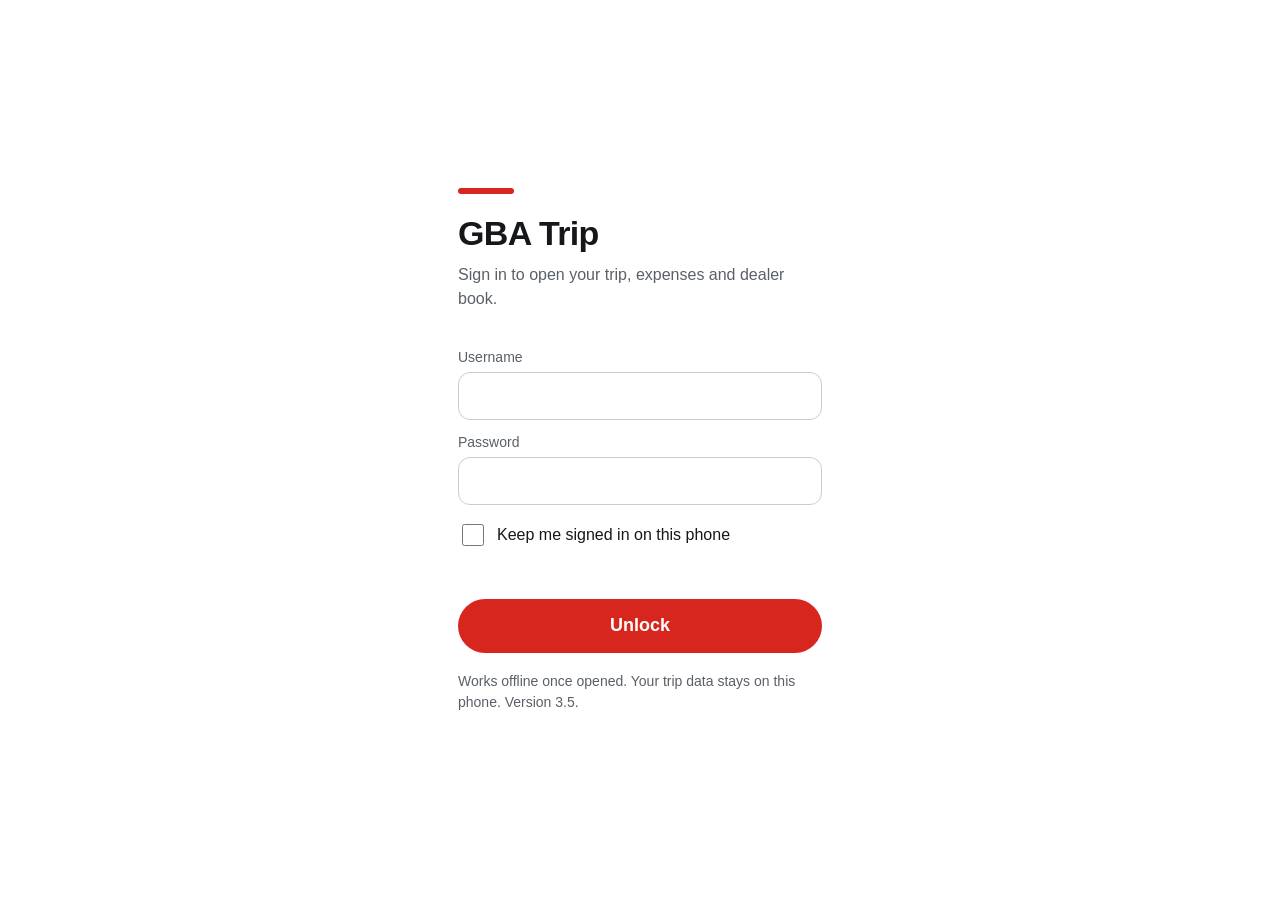
==== gba-trip/index.html @ a49ed107 "GBA Trip 3.5 Co-Authored-By: Claude Opus 5.5 <noreply@anthropic.com> Claude-Session: https://claude." ====
<!DOCTYPE html>
<html lang="en">
<head>
<meta charset="utf-8">
<meta name="viewport" content="width=device-width, initial-scale=1, viewport-fit=cover">
<title>GBA Trip</title>
<meta name="robots" content="noindex, nofollow">
<meta name="theme-color" content="#B81F17">
<meta name="apple-mobile-web-app-capable" content="yes">
<meta name="mobile-web-app-capable" content="yes">
<meta name="apple-mobile-web-app-status-bar-style" content="black-translucent">
<meta name="apple-mobile-web-app-title" content="GBA Trip">
<link rel="apple-touch-icon" href="apple-touch-icon.png">
<link rel="icon" href="icon-192.png">
<link rel="manifest" href="manifest.webmanifest">
<style>
:root{color-scheme:light}
*{box-sizing:border-box}
html,body{height:100%;margin:0}
body{font:16px/1.5 -apple-system,BlinkMacSystemFont,"Segoe UI",Roboto,sans-serif;background:#fff;color:#15171a;padding:env(safe-area-inset-top) env(safe-area-inset-right) env(safe-area-inset-bottom) env(safe-area-inset-left)}
.lg{min-height:100%;display:flex;flex-direction:column;justify-content:center;max-width:420px;margin:0 auto;padding:40px 28px}
.bar{width:56px;height:6px;background:#d7261e;border-radius:3px}
h1{font-size:34px;margin:14px 0 4px;letter-spacing:-.02em}
p{color:#5a6067;margin:0 0 24px}
label{display:block;font-size:14px;color:#5a6067;margin:12px 0 4px}
input[type=text],input[type=password]{width:100%;font:17px inherit;padding:12px 14px;border:1px solid #c9cdd2;border-radius:12px;min-height:48px}
input:focus{outline:3px solid #ef8a00;outline-offset:1px}
.ck{display:flex;gap:10px;align-items:center;margin:16px 0 0;color:#15171a;font-size:16px}
.ck input{width:22px;height:22px;accent-color:#d7261e}
button{width:100%;margin-top:18px;min-height:54px;border:0;border-radius:28px;background:#d7261e;color:#fff;font:600 18px -apple-system,BlinkMacSystemFont,sans-serif;cursor:pointer}
button:disabled{opacity:.6}
.err{color:#b3261e;min-height:22px;margin-top:10px;font-size:15px}
.note{font-size:14px;color:#5a6067;margin-top:18px}
</style>
</head>
<body>
<form class="lg" id="lg" autocomplete="on">
  <div class="bar"></div>
  <h1>GBA Trip</h1>
  <p>Sign in to open your trip, expenses and dealer book.</p>
  <label for="u">Username</label><input id="u" type="text" autocomplete="username" autocapitalize="none" autocorrect="off" spellcheck="false">
  <label for="p">Password</label><input id="p" type="password" autocomplete="current-password">
  <label class="ck"><input type="checkbox" id="k">Keep me signed in on this phone</label>
  <div class="err" id="e" role="alert"></div>
  <button type="submit" id="b">Unlock</button>
  <div class="note">Works offline once opened. Your trip data stays on this phone. Version 3.5.</div>
</form>
<script>
{
const S="8Bgt07Gabjb9QyXkWxjMOQ==",I="SMDCjsRbovqUrwMa",T="m7l5CICgIOn/MGgjK2XVPPoEY/5m/jP9+Rd98qYl4eW8EwoiWfDegc+OedXwBJ3KbfOSma+MqBs+c02S/10eCZey/zVhGbBBIjaJEQOHcf5Wz/0GNCx+0B67FxtOoFDiDKa6xs4wPP+Jlj84muWeBg8XHpdTSZ2kEDr22aw1siRxY7+vi5xwkpbwiS+bfPNqUgAdz/r06UR4MQsiQC+i3treg8xv6PieW+AcZAscMzsLCOVXm0gerhDtzuyGRFwAOMn7oMu9qo68+JBI/3OU3R9L8Ao9hBofdtL7TnPG5ZcfrdofTihf72XRRuRBEBp4iMlsZjHng0zzSNInA4zZQL8sl7vXpYRdY7Ai29oae8csU4An6lQZvDNL7w05JDGtS2vz+UYYCJF10kMfY2H72eIq8xsayBpyrxXDi8IMpJ7pvYS/CGtLaBC0hMUG2SeDcYbf5gEbn5PaxqjQ6ndgkjMEYB/XUvSkF8bGr+CiiPMj8EsBQ/t+3FB2LlvBG9GdyQqbqGbp/DpOUwSbirZOWwAXEknpJQPeklZb0oV+VQfhS08ECNHjD+rgeFj95ys9/[base64]/UXfP+TVS9JHYWkX2KFlVysTYC7+BRNy7A4dp8v4+YiRrWeQhvIUJZnMsbxSPxV44ioq7b6YGg5cTHs+ZKkYY7wnMzIQWg4hdcPycMvKhqv1/eeR2TqoByaarFD3iZEqp3oORmK59Qp9V5yEVEsk/hePlD7hpMgaocn6Zn3ag89wkeAUgPcQZebtOu85riKvvleK4HF+Pcw6YGFWomO2ofGvpMvZq73WddxMcE3qTUTKXDclVbXAWaPABY/[base64]/h4LT7qNKcmQkdSOUJUXMkrKgTbyuWnyKPIovuPq83qtv3DF8gfL25Dwb2WciEJOVIU9zwTasdASsmncZlXwC8hW6wmSqG7rPX7/IAx/AA9eXFmbCdxtH9hisaVP6WZQ85EiVhqD7XEN7Q9+QoZ9K+3MCPrz08EdsJcYolOujvymnCVwMnINkEd59nREb5k5Z8EGeISmrvyCtQq4weY66wVGPjRE5yZ3G6jZktIKkfL5lJz/flp/gaWjLDQ+uzQWi3acMMuuMrsMP04Z2Lbm91IaH0twdFaW0BpYMpnbiXmG8EGI4TeL13wxIyDrEpfVnr6oHYJCFeeTVZF8LPoiGS7QUnzkm4EhhnBW8Rmt2rWI1Jtk8VmrwZyNlDpV6a7bNwOEuzqyoEUKAGisinyYpCdHtp5Q/Zo1zXutMlmzt7wYYtb88BjQDcANop7MIC9F1ESkkQSZaNW0gjggdE0tAByvs/ZJI+GluH1h6OUUeDUsGNqf6DyBeYVzdslwxURRIyPcOVYKXSaVyX6C/olSHvZTMAFNWZwuWV7xTomduft+docuIoa2xyvOpferLEbgBAnalH6YMRK2H0dQFChcuuHauv6oyrKLj1XwXcLctwHOm3xqckIQlkiUhfohtR7RRd9Tsna5exgxYehTqLKeaaB35zSfXhpFxfWJwM71+mCgZ8O/kU+pMDmeFqNdbBvVYSsoRxzoTSA1dWf0va4QNwacQyCxExWtCIff5xzat6HhnUaD1aGfrYh9GLEFavy8I9PcqCC6oFaObIBM2d9GzKXt2q6GHiScR3A6Om5Db9iw/MfTSG8aRtSOWv0dhvL9CsPYQDljQXKw5aHbwlCx1RveVUn2FtISVyAQ/nJiUMUS86oc5p5D8kAUyD5w8NFl3xBYQuAgvggyPbZYWFJcS11DKrroa0qui2KL5pP+s9f5siFg58tskIiV2ZATl90tvktLfdze9EEczB0eNYJ6zwMMX4M191Hk6rjm2WBXo9udWElO63vZ3iZNnzTEes30D4DzgnOkK8aVBcHZDpTzq6FnGF5vF9iO0ohJD4umn/eX/c9tdqxmYyMf/fRKrKWHp8NH3p9G7M1bOTv/ui6uQvlfddp7lZqQYR3dXrw7m8sDCu43guhA6j9+noTAcRrmRuKWbPYNeHftLfKua7FJPWX5gDSCinaPyBH3JNEqSQKjbHQb4f0JgVclR8AiuJC5Re0C2RqID7+PjqY1Khwqmc8M8rCoH/mm3Nup/q3oCZ43GGcDJH9WiUHJuz9MUQTt9qTf3bpEOyjrbglWEGgiK05fVGQ1wAJK01p1g3bKje08VNdosRdMlIMF3mUNJanK8WyypWfuJD3GXxbV/oBdLddl8jINmNWBmJIpsHX2ULvzOzEdP310jVFAzNA/kPyjAdkEDPBa09RJa/WfmIYA1qFSyjxIemL98XbvshxkBTDq5morXmwa0oeUYj+BGr6j01UGO0+ZuhI7jYNOkr2NS7eH1ixLSfH59YFDzEEQzAZ72TZ6Q8LAvRBc0uSk0tnIyWVayuY7oMyPemQn/88w6BU5limYncwhIanGyIne0/jTuQquFkG3JrKdRJNY4WSoeN4D6tBWfs8Dq71z+MLE1HS6kolD8VOHZuIIKz2sREEay8vrCjucJlLKrDIOPMxmHFgrwGkdhZxigOcGTBvSPCpuH7P86/4JqEnldZPLGfFQNoJBwmWex9kxyu1cc5U5/5RCh1Q8k8VV/2PVa9U8lIkkXIqfaJJXkMTN6lJ7uHuVRzBajYmjgqs4Ya26+z7GMAWtz3HZmsfBHw7bh6U2+VlkFJ3UCmy3MnGG5gwQZufquE7V8fDor6ngNVfudf6gUGCV1oBQoeuCvpUil9hJhyeT8wzJGbI8OoocpyUuNl6Vs2HhFkwl8z+vsPcUmG/tWr8fzSrOmc7YAO51UMTqQG2LKwqGjvXtaLc9bqT31EmbgqUaSpc3pEwdPc7NPnTLoK6ASyPGXXlNrUT2SuY1tYkpvvXpi2oC6DS+MGMcg1kmMtXCCzI6fYznR62gkUxyYlyEySh87SdRt8FlijrEpgtgM7NjQHjV3wHQem9UvMxNwnC0MWiWEHRtLBbWcxoTdQy/3G9AOhslZQQ5+vWRVUccYUefPnngiLyLnXSjWx03QHJQNUCYEFkf3bSqHLDORsxO/ztSOgkNOH5RMVvXejld3ezuAeY9wVOJdW9qEYrZRZJiwUt7WK7VO2TO8RA6/XDONh5boJ7ilgPu/avDx1eYRzmlqvOsVp+B5LsGS5c3j3Y8CoTsLuaaBT2Pjl1NepJhvN7W+fMyhcWqnsTMfk1wmyub2Nq90ixcPqD5zH12u3/Yum2U7hlgUvxnpT6zYqdaLHkHWg1pb0sp+ieczf+8WdHmfgfWRcFzjkgUjwn5tg4YCUFO3qMtlaej5sFuHWZNd/yPblNCpJg3R7V71tLIlGeFShlrDZzndjB4HlcvPVGKmrkVHcdwEudrtBt8C+BN97DrDFcetvN/B4OCnRrpHGmkbfmDpXGMt+r/sMcXXaU+Is905Or/TnM8iqOJl8VfgV/Fkn4cQ6uxaZlWyChXuNzTbNi4g/OabQkQs8wvSE/LYizW/amHCOlpZKnfcAgMAiJoY0U0bzE2Q46AFjHcqdOd3dUEMR4MsSd6Nj8TtIDz0vQwCOt24TdG1PMm/P47vrZW24WsvSRHdJYQF0aK8eHtjKDevfsxOnC9zuTvb7DkwuZhY3bokjJeGPQPnpWXgQkrXa95b9FuteEx8wBqGYDclrFCgS/JXSqUhIabzQGXILI8QZRDFfL//lq0Pa4VdgN0EG4bHh7Gbu54qzC/Z0eM4MycJ+7dGGDFdzW2/6SbW/vcX/IJeAAOvE+0FqeWFmH+yspgzRzrMM4PesioyZypNfuAN+jh7c6rr63OqhWt7g6eqURsHTVFhxKqkbSTF9AJXWMQxXWtocKZT9WWa5Yz0YN7J/2NGPMSKNnkmHYEivHef9S08ynkuWAoRnrLTvgaHx58uRuJq3H5y9DSVzhlju8k7ol/Lkb6FgzsmTmw6ykDqvqPLnJh593zZ6tkVyhgZdtVv1C069kREM09PERNgxVwfZuTaeVHPdysnocFE0uGE6N0C8hVN/oTRVB8AIW91bEt3+8Qi9d5IV371v175l44XPpIw9EEFECKFfx50mJxFK00dyyfALhWZ4rvV02TwQV+C64RVhcYQ7JbRU20xCLVVamC2iwFuWDaAxFddadLn6NyF/aTL/LKUvCxEnCPvL2uotTM27jv1urwdIQrSnesKRr+iILIqXSg3wTNQD1y2kdObuV3kHu4aEtG2W0znCQgD6CTFL3VEMijWJyOrZD7OKDyKSvvCqJuNwjLXOLmJCegfjGUgDUdoL7YE+IiKLk84FEt0/hiAlg5DYwklcGk8XPtD4RDHUBsLy4uXddt1OV6Vvesfj+kErspFNO8VtXjm7KplM9+aPqDEL1KNpHMf+DtbWxeg2LAX4/OvPfxlk2ANgdaaLhFLlIB7nLwV0/Suer+HmK6LYs6Qrn42I7rye6CYXcjC8mrLJpB+4EqWoQXa1WHBfnwSimaF7nELtDINoNlvbXY13L5qOhNxSG6tItq4qmfYBMzZYu4pf38OCYCTQOFl1SttvNEdMHs7Hfebr/bxnDZhiHqgJS8XbGmzCLtU1KNgbRdSqqaz3or1lSEjTlAoUZTX9HltfZOCql1WBCF0dlgbHnI5EzdwEfCsSO7oqUi3Dr1Djq/s1ibXzxVaRA+qHPCDp5UTkOmRIPNZDcE5OPiKHv2tlysbEL4pl8/WMenKIRz/a8KMcYvmy4glwzxCWdPOgZypVuHECw89I2Cg4jis5QXTAA6Xw9vEVKJA7d7Hs0s3Z6CcA5DTGJGKasJZRs1S9/Il+BLwpnNUNA3cQAgzasJx9ATb1Hv6B2PT//[base64]/78RtCpGJ9N4LzoNczar7vdrDcYBRuCzCY/IHeJAwdGl1akiaSFv3IPDIqRwSCk3/tC8oGLbsmq3/wxHrxf0926vULd3H00ZnYx+bgMI1PivbZYXY2z7GTkR7G5XuKZVsTfBeZnHbXPhtlmMcAmO0a1MBCPQZRpK0IA2pYbBNjxXw8AOM8TjMDF5dT2l31bXyh1eN8ZfDKpiw/FvFAohIgjm7gltGCgv6aP+PtI0ZS2g0FV7dSDtHa5dPyVoY92qDPjY82RwaL+ZMzHUqWc3sF1n1l4w2ShkQqJYOL0fifyaj8G/KBcU4wqF2x3zhfg1n9RofSem47OPSyE4isAPNdWi8dgiokH4t66NHcGMRyDaI0LxYoa4piZn6tT04kiPwuORE4h1ntFHnSGiHn8chWoZvbDYKLh4WFwvwiuLVACtkmrPpf68+733zafeDJQeNpGeTRWCJOyA/8PYD6boi6wZ32XZ9PL2DJue6B0TIG6Rh2KkNhcGGq4khsluQwiwzOAbNFiwuv5SAZIZUYJu9E2/bcKJuSKBoaGIE0IGOwAHFrr6ZQ0PYBn9Bs6Qlxe8ENLM1CtNHzD5injXD1cj8D1nl24DINstyQbo0vWFdaW0yTgtGNOKwhBfdVvAqF692yRDqv5sVSKSiVHt5R0pQzoMS+EwioNpYHJrZcMrI10BVyyd7U4uIBrUzw7eN3tJc/gKxhJdvWeYp9keEIXvJlm1be1ZUQz4FVEbVg6MBZd9B3KRP3SjEj2i8iapFm3sd2vu2OpVSur5s6jj85b+F9doXN8fERJshrUOv5jtzsKBt9FldO1WJXBVe5yKixeoP7etiOkBle9LOuyg9j8kuT655sKm15ZSWfXeFTSn0Hl/[base64]/VGC7eJt2b3Tf84iNaz70HVaja+5MMUC6yQ5k2MJBLMFg8sAxhQCYhpbuqItBBNiT5SDxEukuxMTM2HfWUHODFroY2gsRSgw4NpvWpr0WB+C5OPGK8cO+tRzEQgU+RU5AgoKhGS3LBKFE7F/4GGf+w9FXpd5CoVY29CHKG28EL0vZ1MJYAr7NNfSWsaSqiIyLRswumMC3oFN4AbIyDX9OlBeY1CiBWjaemG21LVpwQzeemfmd2r78vfsQs7YwFSs5Nw9XNBhka+5/CqigU9vh59eM9xmCPV/ERJcDUPQqMtFwLy/c09YgwunDR9oh0Guuz8qtpgNdU3Wd/xlhtiJghDLz0Y7aHqHS8jGkNibmUDoKN26hJM9E9BHPE3ybz/ksKnU1CwD7x12qIpzUmh43qraHi9fLq+dy9ZNVsVxb1+CkAdoXJZnPl/Og087B+8JsYY4fVcwPZScM1mqbp6GYsCdMFuh0IdLNw6D2o17VkO1ozHJXStzT8DF5ullWiMByWua5w6LdgYyngMTmjYlZF340eaSGcLviacHmV/b+hloveAD6EBEjM6/[base64]/cwsqe2YYEntlRJzbuz9o0U3EQnvRv8AshOeuIoLdsLIBaxxOqCKO8NSmzdcpqeiIhgIQzAuBi3HmlMOef0RNDHhdra6EOfpjJutf7ABqjfQCFyPG1tQe6lNycVbtys7krnhnv/dwZzx5j4NsJ2FyOfBeU6TZqWkS8xpr8chvMDqOON35u6bMkcttpIMxiNFkKucd8H2cLpIZ1cv61/xghCBGtdn6xKk7ueagYxLTGiGFzcOz4e7260Z9u+aNykaAL/4Q09d4JnnCJsvkufkgmEDd1P+soVIfBOn4nwlAynyHWPKImIQskQojd/kFXL9MUIZLQ0nuqHASVeiFf3JBaaSsV+ttfh64VzeuYqzFAo9XrY43rcIcHEp72+oSapIaIaiOK+CeflZWNiu8AjjY9SoX5KH+4rKeIVKKXtV7wXe/InrBRMILywcFvq9/HfTISO/NCETuGC1cYUK6e/nM5cqqMlYnY9Ie5OXxzWuHSkY6E90Vqf3AW9Cro5jh2sLanfekefwjm6/egjQhbvNWD8/i32milwiN6+8Zj16T7Zjf0c515/S9/RUppqdoeSLEZWHLUiRaf7BlVjMH4ii7voxIyMzGrFXxeFLWe9LteuEiyj7H74o5v8H8BYiNjS/hVY4dx4+HACYs7acZ3Llp8NhPSfZote0V1IchL5PJX5TlKF6CSG+wv4ubyOHtTu3iHysnYKGw2lBjEjVrS7HXFXqDPitoy6EfflUD3+QhsyNsn311wpKGHcMdrQctoIE8CkF/SQApPfC9dJyXA9qu8qctN/PKr/ffx6llPy7zBKkwvMrkc+YcFuR9iC8Rq8BzaJ7Bfkce1P0ltuaD/jG+IhhOV7CTnkUOZFHSYQdAjt5D5ZFBzXJLFi18KkxivIxTU20RTkUt/TgqjQXEMgDuvuCJl2Q+9Ijg7x6QEVzVkhyqIgRvg9BIqPYkh2KFKtRkdAH1kPvxO8DE6+bAp2zjFU/3zcPumT4SV63vncAsJCp26ESOZnybqyaJUpp0D93k7psKPKTYsIALFJjnozjuFfBWXCiBRVd1ByRlS8oyBj5mcZuQyEQQt4hIrTnr2h8HC1zd0lfr5HWBG2qNMs+wqWioKVp8Jk/5qNkZSOxfniS/+JFwdIRxggKiMxa3/1vu+jpLu2rGRnQBXmxoKKvOeRip/iUAcXO0O2nmf/4R9ftgadCtFJSdNwh+nihzur6ITFufDqRb/QpAtrUAg/a70mX1iaBs4HgWAQD2PHvbHLDz2Yu34SANE8Isjm9VuXbvKO0E/sJ1yDwJEfpxwMvrPLiZTvD4Kp59JwBDqIVM5CbJvXQ74kEx2fIZYg72n+9XCnbO4G/Da9eXs9ipvp/ZDmhIXwUmNcgvdgGN1ziNWIxW5/tVEzULeykkKrl7RkvwA9ccy4p/yyN0jyLd++NAWGuu0Gxqi2EgiGYUiQUXI3CO8MhoHQPa/q1uyHWCXGzeW14Gik2HX2tyeT1oktXpYB2rpZQ650e0P0IXDFTSjWNSrCcOInvgbqcItUsYvWpCZ16JLzEOqEazmFcI+k8RYrmDQ7SlrxHwGGK+c5B7gE08sBfioCuvrpziVbZog5mZtUFZd/INtR6/53rTrNPg/[base64]/moR9dk5KIn2FKogGoLL78mh5VDYT+P//[base64]/0NuK+6nVIAEPinZOTNrJd6S5UhBRj/[base64]/OHhr9dT5x/FHgUCg775vrRJlyKZBa5h28XSMgZxeXtMvJVUWzLa5796g8FRx/ARTVwszSX0Jx6BOVSEDsTJ7FtsUjrdbwUW3KVeUoTOSp7uFYS1lGhGP6aRkVAzgDVELeI/6vWh1akSbTzpij3jMtxvTcI4JOiNwRH+X/agJb8YOAzLouriWEsI3kUd7FnL0q2K9vg4arqtqFBO0AMUxbbBxeXpegF/aP/[base64]/MqONSXZxbHctXkA0Zz9FZ3jsUsiE4Wp2r1GrgPqEfOiW4DB7I7jOoOI1i9thdwd+VyIq1ynMhbh4SstC/R3wN6O82YbiDs9BHRONgnVcNQsvetb5a3Se6RNPbZT9O6ocXzRVlvp2hbN8eXUH6uhuzRovNQkIlzxaSUQMe3Saokd/4VXXm5NGPc2ao/KaRtedoGh8rEd3SQS9pKahnkRXVkpdkf3n3DlytzC7gZJbyErgvjVyw1i8GBblGxA0dLyG/qR7M+oPQ+zWJcfAbvE0IHMGHCmPH8oBmroBPZb/+OGF4KrNPMbk/y+TbInkSmk7jMybbauCN/CMFcytigHwXtBqOc/9NqzzVPRP/RxbC/uxIUOkHLGPyQuEaJk6e/TnPuW/[base64]/uhq7D+nK4Im5zGpuBB6gophs+iuKnRfrJQx6C+mj9ayRpSoCO8okWV1BzDXfGyuZGz0aHEe+U8U5goLsWJeLLtHnlWYH1xxA3pEH/+bU7S2zIzk1EONxdnxy0M+wLMmd5s/zkeDmPRbh3vPnReVwsdV9yr8UhjYlKVCzM9RKoBHGmnxlQ+06aXLlFrMad/eTDMOMLBMCCX5FasAKUVIChOvgU6FQ/WqX7rPZqN7FB23FGng1ZLQLnbMI8gG+pIn+kf0lBdbIYQQPAaF51ADk4A0yfLgu3yJ58YP7DUNySq2ARvpfUnmLriwMkrJ4qw3xFXmd97r44D3TT6B3m6BZpsu5VW/Jx8Lil44G8TodcBtr/H8IwargD0PIBbmk4QrKVDAcBQu2VRezBklofePRXM6qoiJwvZHcavQ2yidDYZG17E/gv03U8MEW4iINWPZgkeTcT97Jw5RQgOH9Sqaj2m3eprtB6Jm7SArzxj04VeHqIxg3rXIN1Dn9eDxjDzT1Hxe9thVvdavQvCOPfKhnGMUjQnPDdZiht1HRvKbNlfpvRWxxVX0M+TUhG0J3w3K90gcD3gQsp/yZO5yq+qF4pR1BwMh8J1g+6kV/8tyLui7mA3ScyYJOJESj1Tzlt5z+tCnjYiWSnZSQyS0H7LoUlBSkXnQYWdjp0/GLJVQ8SAqaDjoJBHVYlw8hjUGP7K8IrcGbP19mQkzv5oOv56JNZwC1fuSyuw+1UA9eiNuJs7WF9ws5Be52AEdueiZEGvuehlfogO5UK8YVk+0p9oj/[base64]/shpuR0kYFYRJdeB5KvCgdB+vuM3vSmE7x7ScdxZPCP6GWVzA5MXfOLqMsBdMxQwsUB2OmcxeFSzxCNrVN+VDJW12WfvTcb50XIcx9QXN496tzygIHCFJLdYmwhKthnMLS4BitYvumfoMd7+wMCLckWxb/kkQ3usfSYT9uiR/bsoVKQR3oqIJXbsj3Yn15ICfzw6sxcYpV+vkEiocF1l13Oa1QJ4TAzJ3TfPxQvEAiZCAJG2Yn84UXvOjn3tYqcg4atJ1EhmCsm3Vhh9H5nf2w+4M9iRyXqZas9eJKvlwsQA3Y0XLqrwHB2kLJjDchJHu29VbK+O9xG52W7Zg/4FdSvcRDkmVJaRWUFokRdqWQ/aZG34q+tfXvNDu8nDJ7Ada/l0xwzJ+1ZoQA5KFSW52ktU/Mi1Sbzf7Oz4xuGHtPdcqPrZVD09LHEuUXU3iGbK4co+B/XSbkW49cD9GjK517Qg8qGIP35zOAkfrioMA+F0OnLsWrXuEpvnC7onwiMx3UuTGDHw3BschExJSDo/eskMpJtUkKN/KFQf2CKFKzwT8M9Wxir1/A+HgeREhDIFwmWGiduxTcpyO02i7W7nec9npx6l+msbrolRU6pR2LUwsIpugdbRR5KSG/WQRLvEQRKPY3bSlu5UySQZqZyKd8HFyqbsplW3DQwQ+tB6sTXvSoKSFuO16y3cwQ+uOie8UAldvebDdk/X/8Bf4nHwBEu2nEReAW5XEex4fWuNb7maGkf0dMOja+t1UDyUijoczV8K3oYRXY6ApLQBjj1cDkhmzXQ2IbXE6/h5dPg3xIn+RsP2GCRa8AEF+1dFI7QVY/qFNcOl0zUpNPBEJdDw1ZxE2QzN8voU6IVvB7at2Su9Kaufx7JzQh0mmD+VpJHYQQwMWg/IXPZ01a1BqWiBkrP6shBUnw/55enYsq6hmBMqzAJ8Y4JxIC+pF2q9fcCbIcRkJRHaS6CEpbepH72pPk7wGIFt1crde/3VljpStlTOH7HGYDnouE+wA9BmoB7c7t5JYDabcpL2vB2e2f+nCoBCio0auOEe2bcqiBELB+PE5dhk4uay8xo0P+ICRz5Hl5B0h8fzRB1VCIPCYj+mJpfGupxHUtPH6PwumyhaXWT1/3tqOp4HkyQidr7/b6/FA1In1CWtfMBA9v92DnAmireJhe58yMaXd0zPduUkfg/8kfQmdtOOEVGVNn7VVJBOAi7PWf36MYfe/aMPeXISmWDO08Cv+vQ2jajk+NoX09cjWTwVZz/9QjZqv4XMX3lzl4b51P2hsxhQ81G4Y1OnTAxKoKMSyFh5wR9G0ye+5lwNN2+KGKOjUpZaFrKTI9o9dxOKNvweW0WJiiNWW3Qr2TwWWYFHqZlyHdUhUSknVl49dZj6caJ5IqLiqwTqwl8hlOux9/Y5iqOi4V/xGtL/MciAIQmJOFhEzn1DNUvoyz+/iQ3xcWs5Odt8SCDcsPxW7vY09LR2oPzjEpR97v6KwdtUMWon4bvh1X4utXYUQQVetOJ4Q0YrxuvGxoHmSkErc5xSZDVQ2X/6TQoFM/xMGgoLdCSP+xwfcghTX4c5l9ZavquQfBXL1zxGZxKuf7b27Xm9cteoo2D71gT4+z/9O4w81K0aMGF1wJOB/nRdw33egwfLnimx8gaE8jJmP9P9JLvFj013kGZpG453js8LzTk+BTTrdW7EMChAgIi/e1X0oJVUp3hede6cwY0LvmfW8snRmFYAxM69oSHCOs9IEcs9wY8YsrruJBRHQ/OF3KHZvJpvwq5UHZgfCxNY+V+vb8FlFtDxTkQmnmaT+4rc3wIuYCK49S1509XyAaR/69NfjK9jsX45Yw5dftjmnh8WvaZL+LIhVCHBeuQEi1/Bdq72dB2529rhf8LXnYouStJ63zEpeIT/[base64]/03Bd5Z1FQ+UURgsEeJr72wS5ZqchPkoNy9dqq3ur9/06ZRBG5dWyF1Q073B5ry+Cma0XHpxLtlseRuW1wzzHzM/whYvAGc2vey8EgPV8gBOX9Ber9SzER5ZBMDzkXnUvicpY/uS0EfnswWwRDwd0cr1RlD1I1/[base64]/rSSOoXjmwNZinW+rCD2lzByQXzjjYQ7d5WL9xGpyXo0oXTuCNOppR8GA163ByVZVaylnyHxUl62XE4mLk1ctpZWCMTGfX2bG0tcZmz6P8oKeW/vVcbQN0NNA4WUogBIisYSKAzEdOsB/kfJ6O0j+/d+v5MfFtwxXrNSL0O8+PMSo+sTx2fxU3C+U1v4V1n9RAptZcIPFKoyROltrjN615ZxDX+7+g/HsE+iNqA3tsSCRxwAWPLwrLzWf3pAZEWIHs9ABKgc9frPQ55sEvXY9nKen3IhjWxAdzJxFLe37Ti0BPfMKNU80rTDAKTxzYD8afVYkOyu+67mGVpPFv78yQBaWNw6MArdRgEjCLKe1vZexDz8jth2vNJ1v66cOgDrkwHYWX5N/xrY53u83VM3Nn9oQeEKRcBm80lg5N4p9vWNV5dVMq9EdfpUvrnoruhkLpaDKSYV/FffRu6jayYdfC4EbzgeQPcN4PCJOoRGgR2PbQbU49JsIPRumaUWuvTAT1w8GCmm7SSqdDdfvHIbSsIJCOTIRcA3HPtZkgCtnU+ViPirJFLyrdZJdn0KaQBa1rkWoHzUYFpgYsZG1FXzKTBIxKxpUDVouzRzDB6Mf/[base64]/SUuTHXbJJZiGjOrRFgSOL1zZr74mYQXFRml07uXlMEpaJoGLGoo4FyWeEn0e3g+He0QGYVcPLn1mYrP5vAMDSgiWJIIE8U3BnRu+qjXE+pxVlMl6b7G1qICw1tkB4trmociRSIMtTZxc52AIBu8dzP0kocUUArR6jLmoSz0svVaL8I7kdxldfwC5E1e/HZdLlFZBN96QsPy1HNd/wdmQ+n2CQUi8GczZKZ2dAiDUAh6BXFgiZmF7+QOhMFoeGyl+shGZRTh/e7cIMFfq554+CtiXt0RQvYXwAKI4OH+RNe7BD5757jvStr7yOP3v4h1crJFoNbrBrThcWxbdVwHte4QfBrPS/bdF0oxQVDjLbGje41Z+ueST8yis4SaPeS3wrzzBDWlS4AhBPbLElJ9DdS8n4tEBQSWXekg2iM+ea4qYCVgOb+tjvwfdBgKMKgVR79XaLF0uj555ukr5B1ggXnaF8YIl3iET4kk0/3SjMq6N2G8Xs3K+azHMrkCAc9uI22uxkmJb8gQ8cTLnSjpjgrSUSksKtwcwpdI8pzWmuZLC78VU/X372IJPd1vLPtObb5XjMfly5gK+WZIkaZOxBUhlFRa8yqtuiTVD76Y91IPw2+Z/gmG35L2uoQzl0z/S+S928p/kyS+nbzavapzNyMPc03nYu5tZkE6CyE1+QgQoXyUse0xOye8zzGYUeIqkPf5fLj8bLIA3uwIANrgQtvQODwx2cNPo62BSLGioZ2shYBLJTVIoWXb3bARcM06Ys85FB8VZ4Vr6DVo+DhrSbOJOzWJTh0zriHKoLO1C75cOP3tBRYpf/jxzXFH4mjOzaKiqiu/8JVrBOFkaZQwc0Yrm9rkhVjXiepNhuamVFk7LNpqg3kkdEbViLyNPvq97VJ+L8a0OpCBYvfyvtmapn4jXlT8cwWrk2cheLXrcQJ2ArFWl5u3khihygwXyx4WtICObqmzgOpFN1jqe/Xz6IQIfqjFKfqYz/mV089B45Y+LgMa9r9qWioBag3vi11i0NRnzVI8nVV3FL+LwkNB700p1uF6CPdpY1cKdrn7JKI8gAr1GtxFXfi4FukxqGRxpeicocxwB7+M2ugHy97xb2/AMjMt6kiDDENrORHvVJcQERn/VjQ9f+SrPklP+XAspHO2kd/ZkbBko1pke4ltJFrHco3W4jm1hTO0IG4SCF/y29yYEFxn1U7pAT9ukFrvp697EWiA9jqGAsY+9oikA8qrx0NdrkdTHq3iIHSfM2IKyoAV8Sv95sbZ5del2yMVtJx9b9zKTyI2+3tZ8grOwB4cjZA4eY/I3QcUWK7WeG0EAOVPGsPGfptLffuG+AoasOSBjn8D92Jyc4YrBAtsX1yYPcjR9RSNnPfsP2x5Ysrt1tWPsAIxapxtuUr6o2GpsqW4lXVmNVP9/ue4RfdPqNAJlUcBMHgKHDxtVvTHvxMXmoYTv0u8h0bh32kb8EI/jzKiDPz7U7WEe8dTfERTYEx0PYSQGDZMzV5+t8jKqQNhpHcF0XIk8AmUy02har2X2q7vjPPFVwMX4D3T2eYapyhXqlWpgRgivT4FzoVxAHPI82m4WeMosKYkHbIPMd8PJ/sUJuzcEsiKlKrZk+T5q4cDylzbl4ITAMyG/hfFWaAV+wnr8gqtRieDnQe5b8ob5WPFxR0zQ3GETeyv5+iNijnRJ3Wb31zt3zEY90FIVTkOg6qwoX+VbzrPhyQNyf6w56C9o2/9szeYie9ydpXEetJdpFbOjBAAAxjWLon1fgDRpWaI29x9q6EM3i9LBPQ654CLBlXGhZVzM7N/zVBGwFwXjq/TOFapi18tMQbNFBvDxeJK6/[base64]/tCf6qtSap5EqKrRgqPTLNwm+izHMJgo+oR67F/[base64]/bjg+jvKqvjQUYOZPAZehaU6ByDrreqEoBemhnnqCRhHXbXeEdt0Ib0HnQScQcLceCQUm4sbKGEcaw04lFNJeLZGTcutErMldGG2a0uFJWUXYl2S93Q9gGh870lGd4dd1OWZwacLSPbtOM7Aesk36K/QtKGBGQafl8JKUbQiUrw/wl2JEY22QtVFFvlx3svdcljUGXHj2KAvgNp6C7ngHUzsbUOsfn6XwLGrZmiPoikfBNscRzhpvTVCJqz07K6a6h0znVx1xbFTEjaIj6PSoVij0Wz0IsEX0ln+wzHJku6CLCiNF0DNf/HuDY/inLMfCzAykVtLZSCGvjTYHLRmHWSuV7fX2tSWz7+BjpE7JMrBNMQualRT64tQYMUVyV1i1okh2zwh/qo5bp/iq4MVwLVfJ5CcOmVRKhprWFqHgvZSVYaO3SAdgYfZPwt/5dfhlEaSnCaKzyf3j8xA4GhBHfOakiONWPF7f28C+GhgIz2nYKd6VvJJQwVNsJC65ozaliEzfuo+wJtECBo+4mnIBrm2V8nDpOPonKFQzec6EZSoGNZ4D10PlEBtpSmlsqbU4PFLRoRKshetb/XOYPOoIBMrwdnLRBvi9QD2Pk+guRIH0vy4rC8K/PcNbHWWXBiVF/pu16ISGIKNmRkT2v7N66VgOQgy+0lh96KlUwQ8MrUPwS/ApvhIqFwSC6EF6UO37Xs40Yknqef2BxVF/m4moAOYjm7OsPnQQ/u6NIO0OrVvEHkY0lQUxw1BKcDn3F6/foaQDksEmfzCnVokoUe49aKDOBCzHHutm85Uanx63/rQXU41LZS5JkLRw03hmc7r2blZULdTzutzR6u+ogaX0tRbhf0rUS30jD0VP/BdLv4RgLIo9deXKmmJyN7xZjKoG4xiGZnf8rUHBd5mor0okhu3unH9sZKaqIxneXkuQGE1MpWCJFuv3ZjaTSQRFpLWvD5YAReNsTt9S2erzENlS2bmpJSEKhbVmkRn8vONJX13+iJhK0RB/w/2LvCryUcrPlcwf7lKNLq/3ybRM9S/T3RQ5Fg8B7AUa679Q7MlYHOKF6INNHvpi1y7SsRUgNhLZI56zxqUzo8SX2jEs/j06/KTg6oWP7HS2ha/jW3AX8mRXwUq13Rn19fVaI5gPXGJBbRw/5efw8gyM4aaD5zjcii08Is4vn03S3TFkyiKvy6PgnpgzrAnItqxyxDGuRhoeDtmkaeFEz2nimxTTIXmMfmThFfGusfSjeXtSIvTsF+3QT0BTOpYKE/gDtG6vTgdMaDxivxeK07v0JjG6jb+pCYfb9L7x3cLZ/HW8jKZgcd41NuYqHJzd6Bff9sm7x8RePR0Zu+/68f/UIQaT/X7GfWLdL/jzOv4WIMgrqE5GD6ZYj3DHr6c0SPvkrfpIwA6V0G00Q4UQOrNR6d5pS3jqyGKpWB+tdkReo7UoY0SH3FJMVvX7YJIvC47IYdOo7eNKK+tkVOY5PYIuHdBETKP6ReznGfFva3zDGschp2Mkbxqn03QevBxl4JTB1dSdarnc/gwSOTRLvr6AyEs4oRWxytYDEvAbtbQAAITlaE/GXLL9AUOdewTCv9DbQLMLhZHR4P45UkUTmI5wcdxrm7YDZ33vLNuggMhvJb7MTDpw6wtr/AzkHswyeGnGzhn1XkCHXTh6MIp5pKLT24Xj4fDdEnXfi6LdysH2r5QfBK//gkAhLfuEqsak5Zv5nf/4FtIOHliNL2OzB2vci56DpkCEwfLbIQBqzkaXDr7Vy6KQZmLZw8vLzZW1lzfbD+FeBzRIP8VwFEWNQE5OGk6Jq0n16Y/AKBnOt9PY4DPC2eihosFpAkkaapiUzpVDBBAfbSd8Z6gH/Ij998P+5K+Obmdt9cRKgbz2qvilvnn2C4bKjSjUpPiBWlJUIBHG1VcQJdQPg4492kB4GF7+MwU3knhj/4pyuoREfG0yp3AwT6/18ZZgqOXxO64l/zXLkFjAGLuNwBNDTss3B4UMN1NHt/[base64]/uoRFOgksJBcSu3jgabAdouLOqmLbc7vLhyzmaodOCh1xESVRVtT6DEZSNvKSTm6Zz49PC8cfzltrvrMVpdAy9YhmXkQ/iTHlGMBaQ+3dbI9zoU6RWe5r9Gg09SDB+DVtrv5Vc1K5yfQhUAdqRS0ZSJumOzDQCGwGlVCFLABZ/jmnY5EY7XGUZFALk+Bk060IlHyHk6X3Vo9kkjXBZ9/yRSfySgbI/4aay+zq6wZ+/[base64]/EtZGHdisf74LLofCJFJl4xmVbeaGcC1ur4otDDRGMAB5PxSEtgALIrQtpexUS7HinPRNowx9eluqCcVuVW6spqEtMpMSNnQ7ZEPBXqH4EfgHe0AvFlKAVYnWFmeaouK98Ci93nuzMN3avxispdUHvQH/[base64]/dK0W5YBVM7Pu2zj+qPqIqwOV/Nw00YIcgzlXi/iZWJCfz/[base64]/8pHHuAvJwoJ9ULi0ywCPpemstJCxIRfMNszhKVyjsg+i3AsWeP8a6S1tNH4LoWMEuZFPyjyR3AZwkPmIihd/MTkwfu/[base64]/JKzelsz5rBf65ANCIg9+CzaJIqO6cDLN16UNoFz1nb1IuhPChZJfcEKg9baCwKNgGacvGMMNQ5onyBfDgeGDyGTQlIs+FghVj7YumC6VGVaRuQgYLd+B50jkA8Irfvf+RCb1jnGVzE360hgY4MYeJX+GyUwBQNBxw7TCLMX8H5U9KKZYPdiVCqyZ/5JI79duFbnWhq5dWI1BMrtLL3/wFUEwlN49t6WdVgrq73h3lHBffa0aTKaBDH+KGKaDrN+ou6WsLsH6uZDDTsi8zXW7ySI1wFt4hALg8bMzbZcrZlBSKGIcF9VVzXmFMKB09Ii30hUgGqI2c9/uZlGDx5S6xKcUZU8HyrCiYgycCmjPYP4wFGxR8xa5oO86qNBc4y9l9u31Om/KLCSBtOD00rRJ/7PBDwHCfP/B22e4TQRVW4Dy5UXxVlRnrcAZgiE0WIEFNrJrNEwiVITaNlYUmXDFJ13McJ+9MgoOrNjrbkclBNOK0VFA3eJQ9PnkRNIjYS/81Y/7khbpqrIlrq0jCK5oD3xle8Ndx6oKQyi0ZuQ8fJTjV7RZFrNHI+hKruZpCbPFc9xVMoglwP/oOSQS9XP4Fel4HR2h55ds32w3Q6F7HIKZImQsNwAiaeJi6/86ZEBk6uk1TiSVNiERBoPIkNWBhe/xGfU6jRWiSqWFBA8xWRAw0LqiaHriXbKZttCjZ3Gq0uwr0O/5+H7wIWPB1YE1KfVSlLtGVk95eh8qgaZTMcMg/Kg4o8XpptfjuSqjEP4eAnihDj5ufKkvNe6oOEsnU7ePhe6eFM8J55q4b2eLvxyOhttiwfU6cRKAeMJ3V1wDYvorI00j5fbphebRJggIkyrR4BiwUf6S/xO49gREBzei+VduImQQlIy5D1g3oywj6S7QALPoOaeyactIgwaaskc4cKU5wso8atMk91l8Vm/OcZDgVM1oM9A/Abz5Nms8yjVnoYPTvYd4D8GwL8TJqQuXtiphKqoxEGdI4m69Xv9c6/xL2qQpFYum7FcOO5x4Bjo997D98N8ppuPtehMqsPsh1dSy6xLrcf41T/MXgo1FsWp5olfHDVkPi1YU1yAukxqDWEWWOmIlxtniCgSUNYqF1WdI6Jjf7YUkUyH79UJhu+UcVNkAA3BVQeno5mNy9gFpqqcp7UrnKtnL0E2+iEtRVkAmaGSpfM+SsT5TCFIzOEVyK4C0IJNe9WXqe+PcQGl6AV2Gnd4LoQTf84xdf4/E07BqRxNtKMbBqB2FXNpcpDokYLgBe7bBdyWqPkfhqEf/fj8F35DvK306LLPwX6n6/CTR9PxzPaZyZOFZpKW60fKoK9PURFnTsfhFrCmnk1kpc2Gj32bfZUwnCLJK8LomX9RuKj51NPhypkLGhjonBZkZo3YqR9TxdSlb1ZAauLqXL2FS4ipy1HVEurbqatLu9co/H0V7kHw33pAvm99zYRKxjMHU04bhjtGxJkTb4SodVrToRmSOtfct8zUEW50lzYiv5anzPNJJJp19oFtG0Nd6IrQjj86iTLK0clQQ1NBojZC1rREe3RbU94079pD3NKxK4v2VrDUSo+69zC3ghB5lstXB0n+AjncaMlCNyjg9O4JG/zXDtXezfpLfK9mWA1P4vW1/Txs7IKccmu3h4cfhcZVCdLMjwW2XyRGsRd8DGl01eFxv9VCs1LoHMrj2BRgUWYfPfTFAD6usLPkh7LEiRDK0U2A7Iw79ibFb00F1JYQZlVTMzPrJTS0O+DSWVRLbaNc2hAhEO3fI5LMIZS5grlyJCO0lZTvba65uZGYrik4EzUdw/gAFCElAm0ZDVnqJsnHjl/VQfdSYnsPECO1pUzAnnmAFX0TNZcyhAEJYc6rHqvccuClCBsHTm9cit2oMRa6U1k6uV+88Q/l+zrv6jYW8Z/sjWI5bFZCgkMA3rLtWeye98xJUDH+XAtN1ZFr6haGhpAxt0VJOy4JhqjDa7poELHAnD1bS+C+6cnbHCBO/[base64]/ASn1q2BQVIbgpkrpLEpOZq3siA0vqYDGVdSFq7u8jrVOB7dTIWflB1e5A8WVeercYnVzrre2j8CxSMEqqutp8WoOcwmzXIlaOW8nlwci2wYbfEz69bXS/nQkzYjvba6rPsdRQcfiRn7/zKmb8cTp0CrMj9vqj/9ixskRvxvbWmb4QnF0Ry6VkTAv06XbBFuxwhPctNPDxigsb9WEuzKdL/OrOI4gNgKvbha8b/9cioylQf0DGMmmBctM1v1GUoUfN5g9rx/9KzYzmBQtSzOdCUoFn6IZ8LUhlZ65eNcvVBG8fClhud1hTGFaJfLFaVH3fxg/NOZ3/nkghwMET3Xobfm3u6jG0LMGM+5sWiFPmagq3hikGYzK7aOXZbHf8YWUH7rpu/8A3qMathYFn17PZXGlfTig/r5BXqsHUJotHesbS2ypoIipb61x2yuNPSDNgiXfnqWE9mTcvp5qPT7lY9V2rBjocD0OydMb9DK4fbpNHMYoUbDpL/6jf4Lwf/QnnSp25Ruyn3bQ4gW+D5dq1GH9Jq0A+E/YGILkmZh4lrnJdEc3QqhEKbWcykDyj2SDpLyPyCjR/Se/AKqC/0UAmttUSsMcdobTh++RZ9SEtfU++a1yS07eYAVxVdSV521e4seqdXwxqsMqDmXLRWiWwTUxwqQu8J11ZBrWOQIr+rl+WNVWIsPH5C7G8f6t3GHwsF0MGV/DtMx82hABgmUYiECgt8H1nf4MxNnZSBFRRjGyZg9Zl9OTu4sFpphgTvGg/BJpdEsLRLuxb019PjWs1xxuANVjxRZ7uPNg96W2TS38Znq8tXdmd3qBD1KIQxSlcEizwKQLxqWi1sLeQLjphvTNvpEw4si3xBa1R//Iol3OWcDldTa+FRU9gAq+xZaxfL9OdeRRQWF/23b/cP8BmOd5yD07h3VB74RWfBnZuqCr8xfHRll6Ly2bEwMVQhNIcnjUiNzomAB2jGYT4SSGmDHJI5p6+K5IGhmfHVfjWvASGArDFAeaf9hEE9LrrIEBdwMjTv5Put0gvwXF+t/BMKEceD3xbLTzrI2qH5p8Than198XMLuzqq6l4QqxaVFxx3Ouuj5bhpCfLeeCIGXwcusxrEZQAWeIigU2sV/ndb+0ReeW1WQEFe7Wdsfs/QdsqIgeTexFJUeQMaTGOWU9r82m8fT8+6jK63vvDXfpWCUsJvkV8+5XVuYOPQRzGW8oNltUL25o4luHrFTLmkZEMiOVNmKfhaGr05CoacbVoX31p+4AjUajSIFgzjXJ5/DP6LfsJGnBXYJ3Dxxkd+E5lXGFSs2Dz9XnxCgcKm+ONEOmWTfLv6wE5UBoryILlo2UMVrIrJhpawPPz/7XE2AYnh1785XpSmlIv0tdAH1khBsQO8SWiDiVtMjHTUzvhshc8dsUrbm1QGxNR3R/fElccNDrJ02HIWhcgRhP1msseHSFvtnyWrwMsiFvuPMlb7H1CSkLHyU35r9bq7iKnf124pSAa9eJEwXN4RSEZeIDAUYfBLDcavniz4T/Az3qClJOyMWHOhEtMGwiPZgH6l5nrdLc8l2CB70ayr5BJjmYGTINmNglBaYN+5oALbUZ5SfPG8e1CtfDWDc3SiU+rtHEmuJf9vfOUZUdpFJEMfJt3xOuk+NoFRp6gkMmo2tJEXrmeRlZwCJ5fV2snHJAu/fb0EjfSlcYDgN2RMCA0W9RhR+NxIUT0qdxQMIvFj3GEt8Ru523PEM4TX62SwQpxh5baROJM5u645MZ4j9Yetfb14teuY9W2X1OD+GpeU/PzS4ZILuXs+BTOLZhJH677RgHLmLIAlow5cVD+NP9WVJE2VPl8vpapQ2pkOd+a4MYH03JxnH/ky9YEEcZqwbUz//GdJ/jDAP0bPJdW9rO+X2xCiKuVdqFBmBWOhoXnmZfoT6JcLEiazFbGnVcCdaDq4ii9t+3OufYdgR9+5/s4O6xrhRD/hpdWRhuHzLdj+EimkKOHGCGD2RgQ5yO7rvEbCJfD5E1oxlObLCLwcIjbMc6UaaosRlrQThXgXL2uThaJFDI9XlL96MMRiE9HFJMH6+ughQHLbbd+QzUczlx8qmPheI2cUDKm0+WzFgWu9VL4IVpPxTW5crvYlaCrRri4P/oXqkXrzQNSxoD9WlevMfCwOcK6qt2k1DcfFXoFircWbm/IpAsylixdLaMc/OKAx+W+ed0EYL9CJV/DoiJ1IKvlKaMF95ueIMKr76k/4ho6tuKLIdFmAkFZlqT5seqokYjgelJGCqEI/CMGpbkKfG+M2NvGFTp5I7ql2BJDHOl6+N9Is01+j7XP3ciVZKNVyeFAjf0s5W5KssHbejIo/QRDrMV8tDUlXsPFpHZKeSZ3ElBJFYAz0RAGovqn6C/iXktu1SriMF3LXTmbzMRvJAwCaygVybRh/cafcIGvSQid5pPDNltv802102rZjezXO0we/z4kFgaMQZFfBaI9GoJB9d2O/CbfaPb8oJigahAi4Ybgv3S27yVkw2LoPLMROpcU5v+pMhyB0FGdnICJn3ri8k8eOjrxB+D/XB/QCde7B21THob0xahGsGIVnMY2/[base64]/ela5jeF2gHBx/0EBTbpq4nI7cY/KlkQR5kM3uHsV5GWUoGz4YdzGCmHhsYJEi5sqNezIMRo5M3JGmj/T93wJAq+vqJ0oVEo/dI76U/egPDAJfRB799HosQLR74W423MKzcXFlW57tdmz62Y1GUESiOu6r097JF7Z0ADsqKWLK7CDftRElUAoEkcnskM4S+qMmNEzy61em907vPMTlGOKRI8udZRrPCX4rhFRG7eZH0WVheMn/3dfPryuUUkEJm7eeNgmS+Qt/QD9MpJw+4J7LfgzGfQHjgCRT3zJxRPEyrH63IclSF3+fW2eiFs6cX7dbRJOyTG7YZyRMvT7SU0FaBX0tzTQnQTJZHSLw08tYlLgIBI3Ylta8NyTbhurVPbkW/WDMdA1sHUbb2dkZylBoed+ae8Mbla985CwgfH0rkp8xFjnOTFJYTNhgQ6Qh3AlLkr9oYUCKxT0GaTejOBo9jQLcuLe169WLiNEHT8WEul6zf6/EqY1hukfJd7PKKl4ATwtIKCZr+1KiE8Ode+NZukW+ZMyX+Cd+2MO998xCZDCzL+A6FpdZtLEzGujU2/wnDyjijNSP93za17GNuIYFn6w8/mhtF/InWohgRpnPiYzzUGgG5XbAl82qbWhin3T35of07j0FY28poVE5em8s14WNVtc7rGy6KVxOY3ooPRziMdBFFxpKVucubSiNEev9mnm8Mds3tLxzCwtM1Kk1+OcUGe/vNavkFFFPl2P5/[base64]/Ll/mOP5AtvbwrJpHCfzyTbgDttfQvPodNl/z8eIOYZYeWKtxtrkFcROmfST/dB2Qqu/zgnka7yX2s4J5wL6PMT9bbhJxV9zS8Yk0b+Rs77syRfS2dfYxQJ3j3uLfc1NacxZX5hn5FmhtasSx4paQdrGUOKRit859eDOK47nNO8km+t5wx9YUyYCXL7s3HaeNPGQU9FZPhGmG3ozj3t1qDIyNk35+wl9HSeDeNNw3d+usxAJodzFQ/yxlCpamsKfCp1D1Z3hDttbBZqAihNqqqpxY928MGk4K8cXt/mDP74jtorS1XHSctp3O3+Qm734I2yUvbxJl3abt0kYwJiCefT2GnrnhcM/AMFOHe1j3rgnPC28W9yQZXuKkEphz2itSJ1VzjxNQ+eaIciyrQ/zcnE6TCFF/[base64]/ueuHpm65BzHUl1FUMsylaJPnJstrd4yyYv8+DmpBdN8VtBBS8AAJ6ln8amdiDB/FfozcLjSNzkQGAj7Em+dZO+cuHHUwiP3qotzUxP2DPgMr4jyfPolRa3/XgC8r/lGslWx3uy3X20gU0vuyQ9fobXDnKhvaeqZgi2EPdLs+pSeDnHCJKjMN5Dow3rE/XTrb1bc6AA+ZvhcjtaRxKeypItTYFjAVi+SR+iWiVjKPvYhim++ztnIXK1EoejPsaQ1XDCyNuvwssYs4CiF2Dx6wqt50HJZHaLVBUCwNNY+mkk0Q0ZVHhjsWrYYebAiQ0B+2niWRVDVsJaoiOgGfyoXbGUtbTbuzozimkdcSz/Qgl5sguWYt+J5DDuVQuy4p7LQHrNsmLyYklRAALA6kkn10bDyKvOAwl8QRgSUMOdbrv7R9mVEXWZ+rhDUQYgBfq5917+liQxSZSToVkT6dflYvuqSLdII5M0bTBvp7uEkIa+SeE2HGy9GwwxqeC8Z8LWisB9t5SQ7vPueRT3+nRnk4DPAF73i9oUf6+hp3I/GVsIlYa5orsAqPs79zzyR+xiZHzgW1cD6wTwOmzF5N+BNpMx7i8+EOMTgnI8BVHuvSh2J9IHZ/453xKfsf1sYY5dQmRBDakHAPvdkagsNwjIyQiyw1unpuUBblIpfCNCFma3TdMz4uvZK20QrYD6Lr4RAERfDN7KPnlyUm9MBHX7w3p9yCnU7nnEzN1aJWhIG66An/JwtJDeqHAwEbCzyejjepWAekYeOFNgwFz9a65gDP3cGwCvo+VyzKgbqdkGn8qN7+1hxGdFRPVwIBkVOvbXVf5V3mRom8n5WrEUI1Y+8WfI3V9mg9xIWpSrt7tYoo8Dy2w0JVeYMSMHcOWlOQpnDblSbcT23jVIh/[base64]/HRWuCTtEghrTo6T8Fce7SVB8Iruxl6Tk8zrY4aTJQxvvOQI1uweGDMgzIGi2QWgzXdiQGYesgnFTMl6ZX/tuzvZIgxUmxvvTZlXSAWf7147kzjDRe3JW/FpOop5DGKO9Ya/upQqGsFo6AQdDg+m6sENUDWIrsd3dlET8zpRFWje5mbKHlhp8U6Ut7Z5cT6IUaebd1Gug3eYKS1YE5MJn5mKBiCrptnnDH9nGkCkrEO8UEnh125yk2oNnYOVitXY5GtwBz9BUBUurlOkmAgDIUX7fDcR+q2mqV2AxqMqkdK3NWXFWyMzgt+XcWxI0JV2/Z1cMpm/GSEXNiB7rj7hRYjQ5GaMH1oE0fDeaDOo4lXAmzqzoQ6xLNmWrZGDE29ETkCQ1pgx+HPJjO4zHM6mD5qFy/ANo/vPyIfd7gzuLEGVUi6Bl+eLh8jDlEqsTc6DI8io/ndm5Hh4qFOFQ7EcCuZJwj+Gs9h4Qga130XNKdYKyI6jgqx62AtpLDnPs7DAut8pArQYR45Ta0aSGH8GKFI+OJfPsT/VCTo64PKlbFHB+3Cou/yiH/KCDV0O2FbMx5Fv81zCn/fu7lovNjnwKkn2j2u7PvgrZpUHjG2NQgqWXLY+GWvm+Yi8QGG4YTRuz+Wf7UyhGqZeZ0bOm1ehEONygIQmaMQ/4I+COrrnliQMAd94dYmjj1e8iQ9NTTFa1AzTovs12UaH7sH3JSBsDeEnuIK4GLgs7BMxCsB6maFebpVduzMYl1Zcl41Xlmhno1dtBV4F5N4D5tA90xCgqciAOfB0pj5xG0eNfXhMzyRk4/In1rOPs6KAiBNey4/Jci1zmsYWCAEyPNSc20V0miVW1elLe5Lq9s+6EZLCfySTJ5dWdcOK4dUgcsizor7aqxypfIYohM9OpX1dM16WVgFzjIO7fapFmaYmIKKhmll55itHwLWVYi62juvzXO4aV7AVZpsmBLVGGcoUuE2ZwD7lpdC2Al31QhORNWEA3iwqP2KEYymlnstSKkMmI/m4/Igo4LU2tIcWWV2w8f8/sU2orDiJBNknFO+lELsJAIYkNVM+SKm8BxtT5+nLbIPX7JU5s0SHhEVbW17Ar4xajJyH80JhNJvF1J2TUsT9Ow//0YfYshXXWluDEJWn9Ds2y6CrCpkUhbEGeqf8iNKrGwOXtKB8yPHLqdaHpiib3lP487BRaQBThEhjUMN4/6nsTYoinhjxxrKqxntz/dRaM+xL2gaRQBnRFMS+RYDKvGW7KAtWuOX3Ykzq1YIjvJ1PSkJDOteLGQUjWZvM0IVJUNK586p5GNonUXuUbzima1PbxqACAqH43CIxLmdGZierIWdqSX6yYVTX8/KwHjOrL1wRvNPs68a4YCcqpz6ejQL+QcrihK/zOm5gcedkrdLb1NzjlmJSPtKEeBYQJedUt/i79RmYC6rXOUrzr87EmkgDRkLx7qK0RUZbfCQZJRJyNJY+QSgZcn0HUsBSqY8ANgbfQYeNiYi1eKo+LGVy69YThUQJZR/5pcclAczbLWUYyhEIKZXP2bX4yRHVeE4PCReLDVpkwOuCpkfpVxejNwynZEmbBk4M+TOprZ1iDE8+DO71NYW7mNvtBt/coWFVXTomv5dFCC7qQp4NVSOwLKWFgStYlfKyh91WDrjaCMwAyFhhNJrNHi3wsA1jdxsqweCho/l955F20PHe4OjdOQLyXoGUJGYaMjaIXHjBPUNpg5055bGv0OEvyWj9yAby7YxFK5pts86bzPHbC/2n5pM76pJmLe26TgBdDuQIqApNWE9h6MI+fmRWmPA2UqrfLc7IDnxUVba6aK4bnq6rB+KjG7r9db/rCMwUi4vr3vVe5hXmAWBWNQqg2tOwME9sr7rzuZmJxVmUHr00k5mUMI7VNXkzqYae8ldRbCfvpezBOHhWpeIIM1mK7Jaf1a2Z9cSZ9SaDXY5Dpme/j+AMmDkDLgOAk8KcK5hKfqrw2pPlIEwNKj4U83Co4tcRydf+2GooBd3A+/i6V1ocbVuV3pJ81J2+ba5o8HxIPkSBAQEvfngw7+JGeHP2/d/WI7vf2Whf1k6pco33MraMG6B+CXuLOb+aYyfZxFx0AjoW8lbQkWa36f8/fMt9BC1aG3+KKgZKQObNEm8FiuT6g615yz9tUhmgsu8zVxoZHACF1B3/HYxqufjWXkv3QncrPayhbo+J18P/f+YHTElnpJI4cJ/Wz2SU+YaJYpX3UvBRTCW6hM18uscu/Miu7XPdABd1fkWag9xEHjdiu9s7Z6waEZWKXZzIOkiRKPPinGgoF3Q9S0OehXp6c/uB0pLuPPZGdtW8hPw5dlSAdYfvX2oubm8UMZPm4jy5hqtpEgjxvUgG3t/JTwzP7hRdhg1jU0WcTIAUf1nQEQpP7HUUWeOCynf1RLVQqVE866R/evW/v6hTlWNQI9rrW/CXc+fkEeyKu3TSAC+tJQkGeBW/[base64]/ENi2rwLP4nBQysKO6BrWS3HCwit6fnk3Wn4bcMgitzASCR+lmFqa6x1svLfHRCroOL+lykPtzJBhVYij5h6LGGjAJwZ1TAIO5+8071u5o9VR/DEq7aDlubXz3zrldCarnzUa0ViQH+SWZksSwQ/I0S82Zsz8DgFdxAJVAU+m254CGKIYiIJv/zeXZ2Otc2alwty2foj6rSlHLr+O/MoWvuE48yEn8gbOoJ6COO8pQuB6i1Zn9h20rrUDHjl/k5saGasnF7AxMmd/[base64]/jbIJ6wxWf3VWMeuX0e6JOPHwMWLjeCI7hWp5NaJcAEWmxJ06vV+mBbXYMYZZUdAbeFl7x3zWpmG8oosc4AbiWM6K1vdkJzvpVdVJldc4418IVpGT/41X21MUgPGV9sFwiXimkhYiQipGEyeT1k3PfbJWQQKLQEb3xACQIG/oZGAMJieW0lC+ZQcctjxReuY21DvJD644N4ui7jAigUGGSnV5Y5Kek0EwKQYRMbFApm6tMeOCySJ7yhx1+zrqqOs+izqcOca6zyoeP+XTJ9UyDi3vpFthFHrHX2jVtAkk7e1tROd02j+3pxDADNNEvG4iHLkOQ+B5sY3P6GAfDbXKp777jPjgrumAeAOqZqpHMiz/ZX1BCPMh1akyLvo96afA4N5JntKWyRboiVNX/WcXoIEM9HkyAaZtFUyNEuycKCCguhUStl3A831TIdcoc0fFd9jC06ehzRsHqyEGlynypesJjpGngKwJIUX4sdrofwjrMrix3UBmJh84OZOJ4NiPT9D0YTL97jqOwmnIAlD9vYS21RzP7dy4Oq3KK2feXTVt/i+uA+o5FwuWxaJIcyVuvAx+uwq2GmYyIGEhmOwNUDayoVllx2hkvpRdeMaW8Ez5k8ptoiZl2EX+U3oTK2xvcKYOEaUzriWo/iRGE0LeL3SS4PLLX4mV2aabjfih+EjUzXBBUH8jmOBxCvpgF3mxOmyHe6+d57GYYdS/PdmNR7BIeCNrijVXPCB626cFcNy1MPtXVAugvee2Q9zvWWseu29yq7uu7NWNKB37NHZxrL7XFoF5iL4LGhzXzhJdiuPMq+EUHNqW1/I7A/7bA3b5UIegsNeduCJgPFMz1rrysGjMaqBOrxBX7ezeCC5oxBgRYrWYnga3iGMsCypGw05wFqi5iHG516s2Yg+GJj5EtzDE2dvM17agnM9STdVeR9qeq3JHssQDtB9w+8Y8O0SH68yyuBChi0cGXcyFOC8t5QeB7kBFxTGCSWXYRi8GjID0MuJ9Z/Rm+aOXjtBEA1kLGEiIB15MEc2tupiH5/gG8mNlKR8Cdwh7huMN1AlP0Sf7y2U/8bKJakic8Fju6cZk3oswVt9a3Q7yprkH/xrpimCvOXzQhfeftaSIHLzM19i9PxtpxqgaKVCjUzYRjF600UDxbaYIjH/kTbN2bzxO+4e+WqcpSJxABXGEG0aUKpTEw7DPZ4afFZiu5+hzSTcUC6KKrfZ38CsilDAyQvDjUc0KIQxUbLmi+sZIvz/OTmFDUkZnAbRlO0ngl0deQGB0kFiqkniAfZ608Pu56PaP3j6QagPoCxUS4KoQciOymNLlbxfzaqk7+1fdeVMXXkCB0MDJzykdiu3fDjVTzS7ekM0H31g3EHyRanyGQG6Y2wrIzpcfkE13MAl0/Ko/HolndX4tvBBc+jWEUSqxiRIj3A7s85X4Efnd3fbB/1BIg8DBvbG3XeDf1w1KWkM6XyNOmzMp42nZZEAA3XiJ2S4oCmnOsNV5Kkb+bZQ+M6NMb7qgXP9thbNgSQCXXAUxKup3mKQ/HZmIhTXXqlJrSfUwAN1mU5EXRFdYUIZU/B0oYCYqGom4EwefTA/jATtbfwgtHNISN/rhDy5VofI+s3cHx4s/TNYP2zmbNxXA0FIp4R4EQNnS5Tsxnx09dWGPV1mRfoAiLvjoOzTAxf1ptMcMXhVT+0TB4SZdEbz94JzBEzVgcqz3QOHolNsIm4cLMyBWb+cRi2mJ6265gvTgYiPpfV3y/Ut9tVaj0YUMqko2fERxkaKPrUM6CTWHCIgRi5LLjabY6ulOiU3RIDNwelOUj9rcBHdt3EcTYgzk/H8ZArAP70QF8AFQREf/Pc5GvL4B4J4xbEIhol9S3g28l0vqgKbwtBgkyuwjiOmCBJWvb1F2P1MUCaaHVq5OvkjweqMxNA1LjqwfTZYEo1XMx/Z+S4BN4Bb7XwgnccvkUOKLiSRvLL1XSOqpuXAp6QS6l+oAiD3aQ6mJpGGyyqA2S+SEmI9xOeZnD0TC/33m/XiwtoXg4H8qHZrGOREo/C3Ogo9MuQVJW+u/zu4iV7bLhn6XPPdk/sSz8/8rA9wxBHmPtW3yH/7VWn9a989FHB46Ow7T4VHeQMzS852pPdp8umziDnWYhwT+8fKqKrPVHHEjRan6mmNZ3kycHsmZESqewRyZEh9DCSJ2z4HQCxO1yfwCi/bSzBjYR8k0v8DdmIbjbSVAIjhAcr9AIsgcHPrXPPkiOgTWqSSMi1D5YqAS60QcI9RtBW60EHgD9CYNuhGJzoskrH5BKfCl9YmCbHVuHn4o7R6J+CgEyrtAQFCas3TaXXpBzHV+va+cnIehvCi7sEElAXyp8NE2RqXGQU3Iswb024mSZs1SP4lyL7QXBQ/wfszkVtqT4tkZKbsu9ayJXaJVWA007nSIV0I0t392kUDz2dqxwG76E3qv5X6wn3EnvBnZhVek5GCCCqEW/cSRFBWxzvZ9Y552NuM3Co29+kQzChnP8n9FV8r0CXCuZRrLRkcD4/PJBM3oHour9OjTSzSaMU3u4EwFvMCnLv9SnUpGQKKvu/[base64]/3OBlcnlEmr8yj4aQdyCHrojkrUW2g84Fbpp3AtsOkO87ouV7UJwhnruK42so38WOT/[base64]/P/qojRFv7s6CVJ5GTO2lsjX/I1xvAk/c1q4KCGsQPttsmmleqbSvZSqGmE4JBhODWpZUqIRqcsjTUlnF2XV0CzfItJ0I4ccflE8aOcuvZEEajnqLCNtSiH9nxZz+8fx1WoDwmUK9MYJu2tfmXpdc+dItE9Ub3F18bpaHjFML0J4NEw6DrcE4HgREBcfuxYbU3FwYub0VsbOZTAeVTp9RZma3SUcHcYxrMHe8/YcDl3OB6y4lMVtFJuJPl7rQAjQZKRky7lSm41EdJgkft5JdiU+5nXb5nS3kveAKN22qyflhWkugiY2wyHjIbfZIQLrQVL8FAzvoJ5DkcODOv7PZbsN/PptrGse772xxSzdCukI0+vw0Nb6Q0sHOuUz7V89tbpidC33YGUz68Yezw/k3DtWJT4bUUVVJ9KV9lN/byu2y3rgL17cp3sJpTFgys/djaTctHRkr2S1z7Jr/JWMbleEi3qyTzSenjrFOGsDl6KWSpuvK7v0lfJzIjAeIwLekuKiAmkIeH72T5wBe4uFGBrNo75FesgiqjUGyZWHE7G+hEyHABuFYNleWbueRoezMkuvvZI3kEpjMWw9Su1n0ZZ38LyazauUqOxB3ivamZtr/e3zrQxSfI+bs2r51j9KzQ0vM7+VoaSzWnhR3EYXcuBfIBgLst0OilAnT3f6mvkMEmxdCt7oduZwyXZOmrK5gS7VRK6o/D+oResRmE5kONuhav/zGYIMdEFeX7VU1OLqrdeeensePmUgUGCu5hWwcgBlg4InlT8oBcGLnjn9IZ7pH08UdsgPBLicjqvHinlmEXpX8bSq0L/fjTgSY4536K/HB8lpzMV/[base64]/JHxsYyUNvXlGG7VRQUAaHsoeGVJEd7va9lTFUnRRsj46yBA174qADwpO30Mtsc8/GDHn+kTm5eWaD4b+KTXFAfcmCTXdlBjslRX7huw60y7O7+PwtrIU4W4rqRaYCYh1UpDAS1yuSh2tytTBZ99QvK+aiRYbFFjo505Ax1SeFLRCin+XAs55wIIkywcOA7SQM/aP0kz+mcNPwqx9cs9RyMN+eqljAbMbLNNRzOzNGCbsqs4Im3hakDD6pjM/oA12OlA7uFZBjV4rCfnOQl5IoPKxziO/B4O+ZUxJyxvC0BxPBGguasILxJu/0PQyu8CxQRdvHsVHYu3vnhilEIWZerv9lS1TSkkPIFqgVwTQN1BQX4H2P2lYfX189aWZsyDkw+7dJnme8NcKJmXKe1Jd2+yOA2DzSlERp8uIgJURCGBMHnCgrpmxoz5UR5DtvoUwweJp/TYlaPZ1lcLyttCEfbiWC7Q1qpwPZODwDgGkwd7awhOkc9Pw01R2MrROS+Ct/oMK2f9VgultKXY4Z4qWDZgvOLaTtx8F/rDImp8tesZi3H8Q9DE6MgedQuR7kW5rlsBFBiUi8uRR5eOSvkqjPvuQiV2/2dRmsfu7F22UCNWXTC76nEAmi5YKyzX3CAbWg0PxifWJoZRNb+aLsADnOvlhuLY1Jf8hxM+JKrhq5isKaJ8uwtSsJdV8bEJJqjk1ig4puwO0NLDtxH0sfMTz73lH7ZIwg4CLNsKOmCgfz2LUKkEsCGYeged3oryvlcnL2deOpBlGMUNURgIZ+hbxMHanhlv/37v0BIla0qZo/WFAuTvqqNPWV2XiS7BqMoe59841nzowHUCeLR9V+bjt+eopQlFTJb7ht2x5fAYMDHnLdjJCkaewZ3ED8cqo6KH7V1m6NkM2ywyp5+9X0AeolY0c70Dy452kns44IUuGaZZtFM5EC7GW/sJ4frIQ1wfZvn8Yzs1tWy6jAAmhSGpTXBMkUTKHJHnHhWrQYv0xkg8Y/wTyfHqEJij/K9r1d3HCpZcwOCyXSZiDz6OO1zc1XzLVzZkU9iUCRnuopRBWBvo5IoVwsVFPh3CJSIOOGT6kutus5x3RVALoC/[base64]/PW78R0BzbS3zKe9z0eEAfHOIaD4Rfh9PYwOIwsbMF9PFK8Nnqe+8dvdSy1kFE+NiHRke92HB5Da3WbNaqwtBsrDR219NA+N+2u+uZFwQIfPlgZOy7qb/nPe7EcfDuP1iTnUS7p0eIGfjdRh8PBfFsnpQ2Uvybx9uUwX+mT1+/ukoJwF9qygg/enRGO0p9YqZZkEMjMlVuUVgk/WcDEENMA6WCDGwtMbQ0isL9BkttnSCAO4r/CLhWT+Pg0CqU0Czst8se19/ufy4lEL70hvT9hxBUa6Pl0SA0mgwPZEq2icvQmCPg3yn1820IIxzfV1bLRdo/doplEDiVin4TTJTO3l3yzFjndjDgZWGhF0uQ6ACpQKg1dkPmB7GZFujg9Wfnv/[base64]/udMZzyUlvoTYz41X4gC6UovkdtYorKSf2FV5FzAnRKlq4zp9UwLQPQ0Dat3VejhJmzmcfR6KWpAtbaV1RhfMtbtJ2BgCNODnB1/40eNQ85XtIKfoPlAD/x+AkNYReWo2hKPQQKdmd+AOdi2x74wsnOqxZri2RsNzB8w64PLIAHsM17rqT6HT4mjNxY17fJqoLbHOIMv8RSc7n8lzZC4fIlgxZ5njAWwGa1vYbT3+M23XbBXJQPgnbx+vp3xP4Zfy/2T1dz2RW43zjZcMo4OBkxoSsESQRpX0uQhclv4gB7Vv3nwh1isSPyX5U7dNrfJMVd0Vd0LeBZpvWVdHN61dDKwXeO95S99kt6j6ywcri5t0xQFmymaAZptXEOo0Mww60D0x2oRoUgzX+ACwM1HdB+RpzmbgtJ5vdnvA+toVhRbjhenUeB8CCN+oHzsR/xU2TzhdfQkOyHXpGsJnOhocAWKM2tT87Ej7uKIVc09C7j4nVZESveBk2jBICfylxgYXGMeeTHw75+dyCxMOjxOwGIjN7wh36muFnxmjr+ssZak4Y4F1uSyLLrYlBhLqLN/MeHmxwyUx4m8xynW/17VI3GVX90XhrmuF9P5DgdENBQljDTEn3oPie+dDxqVHTUNXZj1z21qM8uUeD6GxbAJDeBae98knHhyAZsMB+a/Pm7L93iDTwtVwHF15LvsI0YclJO8r5NnbDFtLZlatLFrUAHDOq+FUs11+Pn9+Vg+0fz0haL91p4PpFfXagZusZlUhpBpLvOOFgiidRASNff+1Y2JGUM7s78U7Tr/qW4ySC+7ijzPnieQxLV9GI/gJFqcQmBq+UXirP2NokbXydMWcG6zUagYIHA93LhjfH2hH84eUuBUWyRUvc68p/AY4tRsk7i414WffPcKbBWZnmUyTrrXQCXz/wY9ukIUA18wQzeB9unINm18wYWx7eOaSstgv+K7e+0a0IPoN78jEpvPlKPsIv2EXbjej16KY6KuTWDUnwBtkyMPXYGz+v/6n8oTSuDiy11oS+IDnld+BZobWlxSVQiolfN9U+NQV4Il96I2WQk0v/jnOYh/9J/Iz5Q+SSgAb7shAebNm52O4EOyS08hyEtoZjgBO4hSvdVDGUbC/IVqLuwXjdqFkRvSYu6SBLTTr9hEFpV6k4L5OGIXk0iNjOTu2r2d6xvty06rj+oI5BcEuaY++0skRrJ5WumIYx64HjQl0zzOnhzeyhoWmCqzJ9/lwlIrFlng8kNLIYYz2KhD5T1HCW8Y5wNcwTUBXOtWmz60/x9+QV3jEcX5R+qVtP9DsHZTQPVPBBMRQtYCtvgnvpYK+tK0sJ4WOyfjN3fNU/5ntlo8ektqSUVet+aEFG5PNjV0kdjfllkK6axIM4SAPaqMaZUnQQsn4o0StFUb5Jpd/J1bS6SDyEf47IubMlf8CyaCP5VPIZDVLfXTrBBdyxZLAlX1/hv9WUM2OG418gn7tvqJOTx332Z3fWYpul6l+ugEriZrGLrnstQsUvLaeLdfMRD3yW8v8FRgwGkUHw+lHg5IY8EhSQBqo1q/uEJa13YDKQaUAuEYTuh60k4d+xbyY+p01g7qAreQjQERCRemomue1/7MCFjelgdZHefJ3rTS2FEiaiHxp2pXH7n+2rhBMDwnFJVZWYuqx2dH6bTgtgpekINreR9/ZsyK2X2jU5o1jWaLcLiHjBtWN/H1/0x5sPCHmhDK2Y1iQSfP7ggSryrgRfUZTOxXROeLXGB6y2ZW16UygHPEEp8QwzTPQiNV7QEP8esrDlS7L9Dk8FrpjbtaTAr/L9sxGpFX1EFYsiGmDJygzM7EI2+PmFM0BykIQd6SSOWoPC4Qxm43pKTvyg0VP5DX3p7aTvOnj5aoa3RcfRQpT5uodadm/+GmQUJnTaq2XN2affQn6fZDzXZ1InQ4vg9tugw5sA7+mopIqVzHJwmoCrejtJXl4OY6GHG9h+E1CvKjAtofKMVzr78CPY2OTTwefCeA6ISFYjk7j7nvEV/UTUFEn581YLh1WcCEA1NuB7YbX7cj7Wpa+x5IuT1cGIoNvlInPU20gzPd+HYOUYN40auzFH9+hHxeDKwdGdUARULPcIti6ff+USA9mWBjuaKDP13sW4vLLQExDyqAOlVFtxpLPpci8fE4hfNJMHbomN2ytABoeGZKXN8emNPI74MSM3TYtJVK9tnz/8rwfm0+sqhJEHK0ZoJtNaHBwtSRoZISX4ut8Trp1i8CDSknUW3GizOcYDfr9i+BEWTIWoVT6N4IvhFkkeJ96i4uqCi3CUCIxeb7lLT/A9s/6MYiPVC0dQehpOxuRaYE70iThqRB7nF+3fyLRfr2UR8J9+m0W+ZQ9Rh+aHhR5TpwQo6YTnX4fv3MV2IydOxUYi5YjVGFy70+A7SQzfYQ3R0bd2kUhDQ0q30x/Xatln3TahBg4DS37eQE2ruSAHqLRnVsNd3qoCj8PFb3S2Fc3ClZPzfnyne2ZN4/[base64]/MfpGQaYSYn5tYOsB/xFsOa3jtWEob/yflr37OJcz+obPPb/2yRgopVs8JU3zOEjeOUcIL9ryqf8VkcJNG1RdgvHkhyddfH1SIjWIPruNswx355l/XX/WB/gCr7P0oB6vnL4NhL84bqEIp6tMqXNvzY7XGWpO7C3ZOQ7VG/p/vpWoy1j0IZE8t6CzyGFlfx90JIIua3B+/SI6VvJ+cZwyD+jyUIvxIv9Sd0U3heGfG5qoWdJFBmGhavtu/446fTK1m+rPWaOjV0zMnDoWCGyH4FL3RSE152OO9fJRHkZVW1w4gRWmY0irbSj7WTvyHYovfDLE1HDr9b6kDPEP6k3Cxd7Ui1VvsYt3FXjiHujAgT9S+m1u+lfKrtRN57jyWSAEapPfi5+n7z7VaG/47HmDvdENUycef1sITGYBMeCLrdMgac41SG6zRA0x2ePpgG6ULkrO9HHuwPBwdf4y+ADNU+RQEBq4mhhSZWRZfwaAyKxtZh7HjzlLulMRzbRqjvMtRMgIjxlz0zWejvn+A/24Cx7zXB92nYSFRNbxXsPpn3v5ycu3+PfeNdV247UzQ0Wy6QbHLOblMWQbOEp9oo3Zi5beLxiYl+gJuu/zygvXPiOBqLpGUwhyiIMcQ5jbHoTtsgxnkYnHcc2S8AEnE1yC+VAW9FrA33pPStPqbsrvclRMQUyy/J0JnDmooQdjRqmtK3ZMg0wa/QsujboziNShGRYSKykDxMe4MBpZfY7GxDJ90LKyFy8LAGZ9Vw+xuCooRfxiYMwvh7eiVbmSv6CIvp9+kdzmt4ydFNCrrLW3uTgBF2d3TrEdJEZbCAUdxEFcu9CBHB2KV0aCuUjFIz+qn2rIaOiSvTZgmkouIVaT8dHKPkq8h2zmU8EIriW/+SdWKtkgk+AMnp+E5gE2rYbdt0/yAC0k6yuHxgJIikL5xuwSBjhd6/fwZwa16Rzjamap+sr8i9iwyjfEItPv6+0ciqt04xg12cP1ELlMs0vhOpG9iTZnYtbp9yCJcxRmqjQmZ5q4huMsg/RbQQSMc29ZJ+wXnV0924i6yqGyAFnPQbTPixOyeaGjo+x1fue11kJ9W38UZDH29RQzpBKyBDNNa4kMS+BAMcWswAz5Kmk32O3dy3gHAW6RX/aj+SLiV76vLTFNuJu5HVlRFSGy0gViPm2X1aEvIuwGaKLyN7MScj9fNVtLTZMt+69lq2v+kxDExEzdpG7emVZIFmAIM+CryPDEoWBcn6KN7bPneTagzvjRpqLh24qeCLs5cIEYDR/VOZfN1YrRBctoxhzBCtXC0z1p0QfU7eQ7j5fXMKhKNm/lLxSKFTA8w8zBoDZ4Hm0ejU1Od21xQ3Dntj8oKmC17MF8ccoQ/5z6nEDFs7WnrV0Rfyipm7pFT6TVf1CrukffKUyoLWHOXbmY7nMtzA9NniH7gekh/puZUyDMEfL+i7Li48qJM7dzmmtAfrwy8YC5y0qN2D9CXbV/y7ELxGkXRoTbgOsRmvjz9Sce17SYd5lZeHIphBhufXcKzs4B5rOPqyewPjqR8XBxKB6sfKlU6Bu9N8n4RM/mJCkKfNV3W+YtK7flEaViivFT0R/+Oxw3WAjMygsZtMPAwIlzck9CjTwfhjXP9YQOmfi+UQc6G+dQy3k5eRH0vKHPuexes0tSslST5wSuRi72XJ37VNsjYr0lKbsq7vgHJV5EH4mGQlFolInBIgC80eEN/HoPF4kw5G9XvDHceXzgXcoPczf8OBxS8vlqnbQcF1ONJFLj5jShjH+BwZzbKwT2m4zC38w/lNbGngFQXvYETILLkuvp5tIqAk4rTXSpW+uFfRgtHooTr8X2UogTxzAPVWDwwIoQUhNAO6n3V9vV9URaMQgFqbuoNI/[base64]/ZGJnvbGso0QRGzLta6OCF1Cfg/oRh99y7pP60N4z2JpAJOj8DMNZm+An0mP+purFr/XmvtCf0S7mQNzQtmLhF06R5QwvIFc9gbrN2AxxxpZ1V2dFrXd9siMl2aNRlrIiQrJ2okpOsldfYiupvn8atLDxfBBIijtL+9dqgGzxgl4txaCIvm2gQKGv4mFjEtIg5T45gxnhim1SgTz71SFg4sGoW8U/Xjnz3nKm1eAcTFVb2xmuKZ0tEvsUEV3H8LjuMRhT5eh/u0LLtqtW1VKGh8f08ZSz+NtD477/Qx80Tqs4F3aS/4RcYIvdu0FSnPhHF8QyQjmCeJf4OJ/7NmnFfoFIMphQJnI0543gBPz9G0/YISGSoFwVRWU5faRlXKTvvQySK3x5/fyn8VFY0j6B40i7en6J4/VS0Sv5WTKwmHrHPsE/6eL56sZSQs5kNSIhPi8X9Oj8ELSjiM4Yf6IpQAHKvp/1ZKVQejE5uUZ1GwRb6ifQF0Kqdch02+giWT8pqlnEImv0LDIOjtp/[base64]/[base64]/QEPf6yHzzRMSPZhENapUaMS5IYbzcjDcmyIMTHon2WKXRB2mSptsZr8Y10NZseZ+2pD21rx9elatcOM6MAsGw2REKMqy8zNnuJ7WP1/hJ3ml/YxXnlRrbkPyHis8VxDbwI5FD0LsvsT2gfmIGZDcrNIf6bxA7mknHxRVmjX28lR8C1evVYF2ORgmJRB3+ci8MuzvTnrB0YIK0kgoF1+P96E817WxDoHT1wi6Oa2ZGUwQ49wdWGwFfcQgq3uCkBJGdZIl9qhmpLlYximAsoV1IPlhKGBVpdszXag/+TkhKSJmxRtUdQy6QwXJwiHuLizEPfQv38ZOmPKaJkfWPFwh/LBLF0e+juIfmeeBArGv2/gIbScquOluJsPMsipNqoDBGsAgmiuUb3JGxSJediiKiuJ/hK9h5tGvG5ke7RuzQi36pL529AbUV8UFZ41Lk31/wRhCYNt5x7deUB1pN0jQcwjPiT1vaiWRK17QOxYpzJXg/RMVv973ZbBwm1k9VvMswNUwsLfNH87tNz1XpyuqGs4IqG2g3B0d9p4ZadjOSOa3YKRGwj7vXNBswSPrjpJXBYvA+oZ4FQzRxupFX17nJXfCrv0SmII7FATajvNbVQUZ9kjc7/mmIJGgfhkTKWi2j09GdXlG11g9KpD2DItHW/[base64]/32zOvOaZgZWEBkjfciG969L0mVHmwtZmRQ8BraL1thLKxQpb1o8OaznDgm8J/c9DFstF01saodpqdZ9D1Ibjy0ktOxCyKr+Sc46cAh0CLrIrpz3rcBTyo5ub8Jh1KExfCSr1vUScqPMquspgfAkdt6o8MjIii/P9UmqX9BjqdJg4dlQM0l7BNmAonQ/9xjKL0D9eh0IpetdR3r8T64VN+nT6K4FjZtEpm6huRam4MT8UhHXqNkx3H9W+IJEJoHwY2WCm5HX6P+QetbrFRkJ1He+DhQ5QR18gvfCsU/[base64]/f+AOC5cgeF5E3gqQC6z4XuwwGwH/3/wVp1YO12JmOrPIWtyrzcdZ/[base64]/4HSrQVOFERadzbSllM+XFuyIAJJ/3CM63zBXCu0pmYRE1LDt65y6/aQXWcS02a2x4x46RQhSbGTDklkMfL5Iw1OBNdm2IxI0DZ+H5cq4/PgXGFUcvwbueE/gYCzAkANmFLMeW71LnoRdKDLX8RyYeZKaASbKmG5cupUNVviNvJp/E5dbZjNViEC/hQwoU2Z6hah6bYzgrMF+VAsUxcSQzjcvSp7vDYer5p7IWQ2tmKnUdarPOq+fWAB66AeS/2YNgX4Q1YDUhxQ1tHmDrgLUkB0qAHCp8rTatbIGhWHPaCCH72T3hb1M/am34qelPEf+wjMEqOi8J8mvWJkfKDYBpQycvByMLfdPHtzL7acZo0FLezufzKoMI3RET8OcWvEEt3UcpFeZBum8zSLiOYJrk0CybUoCiVgKfUo0l5nfwjGCyd+xo443PyEAvkyphXplK+PxAB2w58rOaE4FynNpAZM/[base64]/NsZ8GvIW2yukiptpId4laVGeX5WYUdWhvCKM5yxIWfeeCgToFTgc62NmEV74hlzNJZxbH0ZYz5r6KibIpF78Izk0yzIUrrN4V6N+PpguLBEr1H/mGi6WP7pKIlhdZvB+MnP6GS84hNHpRss3rpzl/[base64]/wGOEoUb39N0ueaatAsEkiMbLDWOyL6fzK8ZQ7K66rFAJIs/iawqpfBFzKzSfpxe833fml6nbYm7bkr6fsXRDZ5fGUImqLLfLzu/t3kqFpt1FnECADp2LJaQ3yj+es+LP5nXfZsq4tCZWvXfNhSxIYLcSY8F1/1jdO1s21YB4Emj3L/cXfkLzhbWe5hUytT1Nf3yjOkDdIer7aoCL4I/[base64]/[base64]/JXKiiMRDkGIn4L68vSNO5ARicsWzXEhVJeZc/ID6ys3oU/PxRR6any46Z/3gP+DYMNrSfJGs2/jvNK4sAquABUF9wrqUr0PxfCuOFli586e9C5mcmXsQJPM74ADOnRlUjhJG2nIyL9ftZpHupVKcUob+jULQmvIYrso4HqMJKa3paCkutehH2T9vAPC+UPDuxzav+01YdDbgJuVx1LUfuw+t0A6gV41UqmmgpUzb3OtJNRiVPgf/BtEg9f+Bn/9PWyN5UEfPVfeMhuaf9jPokolFsq27iCUEGk+dSd8gqGat+XH4L3ZLzZ93Lz84X9hwTN4JXutxeoEqWUk/LrN+oyMyou8qXqP+BcIVFV4yGGCa3xUYT4y63tty7h/c4fWhGW3ci4WepyZ0Gp4EoK2aIH56uEXppPB4bEk2nSvy4zG10hMihJt7QZYffZAEhZWx1UXoT5o5rg03tr5lfk2X2PCrNvzU9R5fDT1MN0IQ4bIO655n2Tx74wXh/vCzQoal8ToOYe4LkAwy03W2Nqq99+LSu0cUA7AtVWL+FlnNgXSocFr2GWyuWyMY7Rpdc8m5wpMlWGlun98GixprWgCRDhcTwQU2pQjC1oQGPUpfC/Mdvwm4VjQVkJvlqs1D8uqdf+xS9S0qAdsMa/uAl+20VFT+BCjY65UqvQOkpYpOzeCyPplJZzh9jCMYakoqs4kGziRWeNuKSEug4AfO8mI7P1Swj8QWxkVbK8JwmmcmDkjz0fvCLnSwkBH058Gbn7RUDWBsBY/cXP0ds4xb4E7JgqbHNpGUXKGROMtrYKICQPQ2Xi6gMEF8QapWtaw0sohfGIo5SrfCrrLc9cZn4np4O59+7fckhvsgUb70EQw17Pye/oTPt22ck5PTZ5r7gHysP3qgsMA1dlsOesWloz0RacVYSjuK4aE7Eo33mhLZA2umKJg2TjwH2Luc3DHxEeFm2GQffYZAyWhjxXnvVmBR4KjH5q6A3Ju2z803yq1jMhTKULCuptYQrLgLctLE6nKWpvLzRBLAlZp4fLHvhXKXnz4/bjagboAhzZGkaH3nL0AyjAby5oH2oa8dDxMLzpWBMk4iuou3zg/ZdS3JYi99g435Bxklvx3mYg+xkEgoTqMUKDj3L6RiLk1x+nEqzC2FeixzMCICVFY3AxVhMI2fZuAfjLKl93HvwzXAVkH0hdnRVqITttzyEt98TG62Y7tYlY0qrUFwz9dQwutoIZRgb0U1fsU0kXZcmCabjZMWcKJmLnsyRHs+XK4no+hb8/2Cd+lRufIkxiJrL/mJEfFPbNq5jtf7aHUi23J9Taat/UtoSe9KaiVhUn+gdP6MRvVt2tdzLuA/mvGNemE0/fIj4zWVHMiLTXDKqav1sES9UVJPyew/daEbINH/KW+Qir3qJBFh33DNnYQvP95jxihrIDoD5yOR2bKZJhpjsEwXxIjImZFfUCtpmZWMQ+nLSC10N3bzGETVShVhB7mHc570AR9t6j/HsURyvc1C2b4q52T8d2BLCOEbCbfOFfVHiUf/nfWYjRRfbTaxp5gZuXXLoiZqIQQ0vTvX2Kzv37ZFxb98yRFz04qg9sMMIkm1DkglQb8BFH8T3rP1ARCXxOS7utk/Gu/uOrE4p0GVEbUbyZjxE0bBXgHEc0w6YwCk5/P/IXDn7AcLcZTW+L1cwxLGj9aMHLx3uC+nN/2Z9JplAFcl0kFK0DUkuaDK1NfFd3e9IY9UroQEJdHWOF84yavbyPQtN6ACPjEqhQ0JTRA2RuMbG0zGnfN8znRQq/7Qor4s2dJ2+MKs3pIojpidTahMY4GOHYVz8IzSfWzIBa8CuPTdzVC8TJL+Kx5j6LuZ/bqbIF3iNRTvs8ejfiborpxlPTx0S0QKZ1F84klxUUZ6ZM+cdtqm3q6JXsJCRSJt0TeoYByLS9eVJ8qMVpQ3ME0T1p8/t4SMGgLB1VSWMUbvlZNKlckTT1etMGeKksisOSzICGlHt1nezq+hsFjbxuT8tV1bFS2CLrFAqsUskAQGKPzOidj3m5IVRVcQNQLkEBgE3VbjndMkfRkAdjNtdOIr/nu99iGh0vYbgaJqbDi+H1iZh7dcaDNxHzW2mKE3DDLEsDGTNWdIzaa4OXEVr+wmzdG8JP/GwNrjbwmXNMWDIvyx0hrkWG/OB5OOF2pxVVMX0D9rdJqJx3tNw6w8XxstYt9HmSWiEN5bIihhnWahtZlEknbEIdBNUoQx3HaFjGVS4k5pUrzBgXaYPeSql/1gFHSR8zjdVgojTegKxw0BJQ4oOYMVtz8vez9ye3Fpa8w+xhUs+a74RY8J/wC+/QvtJwnhsjBXWe6Y/bis3nQe356yszx/r+ItbmqZcFOxod2GHSSpfZLwP9tUtDGv0XPjaGWUgvg4YX6DsJNEqgDDa/bHzGGMdoxslDWuRvCTv4kCDELIpXvoPYNOiTFnemGHPBV984Zw4QDDIkuAG3Wyu1m1QRac2nBJ49vi7GjVyWuUXuKDW8FFdjeVvWVmakHnBGCK4d75mjBMMDwKZNzncIT7qyztN0psyaSlUHF9wPi/t1A54AnlfpVXn5irreY74GuRWlYC6S1aOF5DSfGWX/9zsDcQKDtt6DxodCFybCiwCLkUfDbqN+uqUFiWx0NuQpZTBNuMlrnap2UdireaU9wlLYpFbZP6j8UN/i2GtvBQ2vLcjCp/2hHMlzFIC7/mkvcU16XW8xoHSISd6ZAFTPKnZnLsVgufiROaEU/r1wkFVwtluPT+wfyZGQuHidjcDB++eV/ZXqQBpUN2iqZhlboI6CZoXnA9KwOqk17C2HgRrUhPawPR8tt7zdgRK6RUmNP+yQwlpz2Ml0tef7XyS5fjwzVcxX9gIJvD+e0C1wb6JEz2hqzySSahuEVg0OwaEtqSfffkdcJnriYbAqzZrBp8JNOd79iLilXNtCUv1EEgza7q1cr12qaU3sr3HfOeuCKM6vZ2QD9yx/nYwkt80T/7bC8s4F5tgSVceHsj27RxrBXAaUF8RoTZLB8Uve4tmLpAMWZS280hEQ186kBKi5hnHNR4vyN6RkatlcgSNEnxnEBiz7AWvnliCU+Rsg2+MnOY/Ud+yvxsgU9Nn8jx2kUCeOhqzLFLGc2rGOXaRLGq/L9MdYE0dgn31WXtix7KFcBHmKzl5COM+m4ZdnbkyjzccyM5GBDB3gqJhzm9sHVZTkFMSaGnGPh1Jgk7mid+nkmOqQdPTffZj4BsMi7yGizfNSdQFyQIfW1HhfjWdjYrTY1dG+QUpUgtoK5/[base64]/vG8UAoa0Nralb7Uts/1ebaSLJSl3MBdXvh41niYw48HJYjAe4GkQ4QCihZBOwBAHH/MtAhOmJtXEQoEETWnSQ5dSk6u9e2SVcx+sb+I7/fLPYIRAR35q37h1Br+SSWLNuwdOF7KR5iqw8ARvUT6SZWcKNZNxnuaoshnzv+ro7wTLp4vjcUAaW3ep31cRafemEDDBBr95TZrvgP5ptjGji3M9G35mk7gxPS46qqXpjITvd8YenXjQvSD2bt+FIS+oMm/IGzp0o59wHdLk5bPd4w23KJB3Rja4FZkF3itJeMjPpIfKJHS7uMtM7TCcygwTP327kBcSJ9FemyO+Cnyo2aCXQ6hWReE/Y7jx5oax6tkdZTVEnV+38o039mcoJTVubrAmanH8g9k1zxfUHlZ8SdlEYRqu2A17ip8MkAHX6PIgrrpvMjCZRaeLvjmFJ4MGr04E8z8pN9JiQUUtI4QGf/plflvQ2HBu+0YVhU6oN/Bx9pOb/3WW26Zd+RUSUFCAgsERo7gLHW4omPdBKdJhwz3jdtyARTRMMzBgR4b2TMXuOKM5ELNRGqmzHacIJRQW6uKfVSuakBWo2zF1QJOdTTFvOfjiezp+fs/eTg4YiSVafuVMTJT5nYh8aPyZvU4sOC2rK4UPP7xp6K64ORIq5/bkj/VP7UMiXow9+pHkPeORe/3sPrs/fEIq3KMptcoF+hUkkxdpxlYz/q+EMOdxkGEamA8wtiU21EDq2fXU5lFC6UlTf4iQiSEBQTR7ubgH1YCr+NUSyQ/HxhlStVie/nqnIu6+l6uXYJaC0k5s2uJ/cBhEoWdowOV6XPDUf/U6SV1JMTAoE+u1VfANOxjZuBhHwM+k4VynHd6iI4ueY5VoQVgoriR1h/X/bTNdNXkBvyKv3tIbqDwr35uhf4pKM9G6MtjqtcsgkcvICzduSRnRrSQ71mWu9qVlYl83vNkt3/pRN4eYSxN20l20emjzg7JACLlTuWdvwdJLk50pF4Hb9Sv261v48ezqUZB0MUeWaKxw/Aqqd1ObdVdDWsNSkx0L60gDCq/WjPhs4UEiOjPXbm8UMw3x7b1rlKVfHGhph5FmrcmKsvNT8w0bAX0wNkizoUL/xTEAyNzjXo8jCgU779aZibcvdtaoBDbz4AS7C5tsLwhzJmBU22SnYYhWgALqnFaCdaJhmah0vWkth/kA3TG9n7iSfB1laHCZoa7fDyuHrkjD6lfpAj5mc41kuQ2Dd8Q/YuMYCpJ+JdMj1KdGh+eOm09EGad7TPfKPZMTgETvomKAq4adq4VHBNwY08R4f7xrhZ+Y5mx0lNa33dCZYxjUMef4XegSCL6mZX538rtys1neIWbsl5tqTrxCeKPDCirr/qm4HjgTeLhNeIg2ndMjMoBrR/8Vd8pAKgzUkESSSvZtvRylYjDP94jssKiHmrUtMvQGxJ6WyB11z60ZuuRqBaoudUyZFw83miQ8No4bcKzG2+3NXG9RP07M1GEhOR3TFOvD11guf4vRgXbq5pymuR0OLCgP2ALGuWvAjSZqisP2Nc5twBU3Mrmq9MDaOg9td1wkRjmGxixyR7E84cZFcuO/s2sktbtJwU5GNRikcvJJifcVbTE3mGYOwmsAQXFbHwPuGQWJ2rUQ6UOC1CBF+X2lCRKDX9Ks8yNmRJOAcoXk+fECeDtEMHz5CT5nRFY3HrPw/FJRuX4K0ZONxzBbAr46TPIvs7TcgsmqvHMrDZfLUvnifNTPgTUneGuDpF/+wgXp/Im6eYiRwXN35y7FX8YISLWFruv2dj9R5YJmSYiHp6I7jaCjOtMjRwIl/q63F/PR8eOW09UoDA74lYdaxL3/V8RjFgWx8cGFsk8MElc+oRXsKV86a+N9u/EDomZXMP0pa7eFgKZc77sLP5/KZ/a3hoDJcaD647FufJvVxYyi9p7Pw8MluHCErfz9F/f+bpSB4JSmSI/oCkOu3jR+GY8bwvyzGPu4dutiMhKNq8VTW2PcdPnM0cNt0n5HKMWYcNN68kIQ66vRd5PEqKHDxGm6AHFjst+RwHzln3ElJuJeELfxaRCC0mudyoo8Gi/[base64]/[base64]/AHDY2qWmLevhYS0qUFwOK2eTtSeqlBRS/2uwxeD0DbPP+X3Pm05Ldcg3IWFDpULXlqan5Y8/A4M6cN4JTWEMh/1nP1GTdaac9jHnrLmv/3L5FMlSGQG6/Jfi1IfSV3kbJmimVrmXa75XwcJdW0BFFxjoaLrnYnpphuXhyU+mT2jkqS7wdq35sq0hRWt8wEMXJUrArlY5dSCvmT73cLk23cHdhm3Ek4QpBeFFkuop8WMIUKXmOBOdKNx20xtoOfCK8kmKDI+3XQZSkj9i83Mdp6rgSt1Ll3pZSvZ/ES167nIwXoO96xJLcERFyFX2lwveIf/Fn1McOA5/gIr4gP46A9WW7VsyOKCA0Tu/FzVYcZ0IMATOD/05xAYHpCfSqvNrFIZdLY0+9sKg7VucVXL5f1zhep0lkvrY8NOw6HoxRZoFDel4PhO/gelEffn2ZOyHQcBddzMwPTV54rqsMmL2mjbrUAJwWaOcL7Z1T58hvmEA9g8fAbAMyuLvdWAE4Ei2NJZLhxkZJ9kGLE7i5hRXYNcp4LiQ8pKYrKrj+zJmlZiOxDM69nVNb9h21kPy8yXSbgGPimScohpZO/6v5WjP/VnFY8q6l5vUxt+mxE7WavjHLDmsmXOfAa7r8rvDZRuQDSk2Y71j0kwajhUdTzazxeMkV4I6bbWTrWZqBIAbCB9NR+/8Y/[base64]/6miNy6XAiyv8z+AG8AJuznV1j4kFKoEMzmuFzbIvA9XSKT4YJv2bScPROlVi7CNlCSwcOwJIaPrO4GAs/Aokyd5Y7YurIaxK/zxsZsMQ6ppkXcoKHGBwu94me87LTB+SmicEjURYmsZLHJ7gQHPdwzZ4Ao/qmOS3q9g7U9lHT4311UIpaGT24IxVuoXgIENnm0u97WRYKq/NE77d7G6pcvEIQWGAtPHLfvbYCLsSh6sEUi5NM5upcO/FLOoD3Wsy2aqyrVwNEY5P/ZLVWEvU3IhkdtLkGSRm2KMZKx0Me5eTq3In9MufXVGJS5Awr046dtVt/IydNFOHztxfyLyOKPGzQeTh9IHAz7UvMze3dNjRRi7ySTgwBSTBJ6mkvwKG3Gd5dMS4Hw1GJPubis6HmsG/a0i7ZSvpd0nREOkqtO9PPIPi7u+WndP0Jrr8SjzTEJhmQoGAJERIAxSBc0Y+RIrxy485EEIWJ926pl1d3uc/dGnPqVJKCShmHhPfPhRK8A6z3k4Oa0IYDgCKmNLRHGHxfOb+X3JLH66LS9q3u+2WUHY6U1xbrG7oOgMEqkEJsUZCXMynGlouga51K7SzKTO+04UiCpX8ArnE1AWf4NQrFmBqNP3st5jCM26BQ7nMMNM6/4CqUxxGLilYfo5vbluLoYiZHqiWcTxkTajadYh6rChX9RmCvUI72SP1do2mrrGsrsGUMhTh+XC6kb9mgn8Hp/Q6P36Xt0tpQ4LjNqMuJG023T9gXK9FnQ/k8MbzdrvYc+koJJ1q9PzR0f7ajFQ0q7z+MSD1ukCOlGVmrHNrSBA4CrL+F3tgRxepdquOyYwqj+DVU1p8HVmpmgmlE51n/gQYpcTfplHdc0kfU+j4kdwfW221SHyJCIuv1hycqCahPX217NlHXJldvNMZMgO8XQERBRzm5lFrIzWnSYpE4H1eO8/03VBCq919RRPGIi1R/1eTpmOJMpV4W+Nb/ywfQCW02Pte1OA4q6gM5DqndxNpOI/XhGlLxFR1LPLnUq1RYmHjj+OgrxkdrYgOcv2VB+cyjO7sq4xdaTSs09IvUOc+dJb25vU/Em79/9kENLrK/QeAijABQ3IUmjH8dJGU3Zassr7J0uKKhRfN+uvdIl7RIrhWctuauzotF3V2ZqFnyKMDguMnbeK8FNj2YXU/aDmQVzd98Dv04JDDCvk5+bC/5w5ppGkD389BdSAiUpg5Jetg6EgRbNUR0lIoHrziyL1LixVOwzjXS+AmiwQebm4HO5K8nBDzJsal41tiEAsqR/aBP3P5bkO+RwRUHK1WQczvduqSv3T2VorrUCw5Rf54JoWZVvlzCye+8zsO42K6gsJoSr2xEmG6cZbSsh92Q1Kq4/[base64]/am3OL+2v1NEIIyU86gGesOOCeDJxa81Cmg8XCMvky5+9wAFrt8zAaGCq1RLlLlgBXNz79Kegaoc5POMDsp4gE6LKlzhUi+IQADZPhnvB+dCyl64zIovUGXyhWfm2CafOGV89s8l38ksb1+ycqUnY+Bjg28FowLLI7jAisV2OVd/yM/ZE3nwDPWHHP2BFHKaRUTZxlSlxNYchGNg0rP5M0kqeVUO1GkEMwXR6EA1IJCKRw6SIR1FzFRRcQDGNj0LqGiybatR+VNw7KDbsnI3A8RfnMpVkbB8M0m8grDN/JQ1pLwWPRik71KpRPnujYHHPEZHoZFCvnfpyNq1c413jk2cH1aalSJsrl4BLCGOtIS6EZdMlpu5eVW7uIjPFR10dM6T5PVOsw1VgJFohy7NsURQJ2ItmFFG9TAvkAeAb6EtpjwUhy1KHOEHGudc/leIfXyKQhw7/[base64]/zPm91HeDKi14wbIU7BhBezwgtKJv1Upi+CpwPQjyffLDurTPa7j+2ugZVVCrXVCUeDHSV2Cz01VCvKlR9b/osJ43dLchU7RSAPL7oCYMOigxTWGhTFKY3/9IXNYMTX3x7GdQ5/G7GMCLS3kPmQ3wRSHWo8OlGpMuspDjl8c31bPr7/Qv5H9G+n1bIITaEij6MzY6ljp9wSiT7PDGu5pqTAF0QMNCCKF2oYj3qtH2i/Cs9p4I8oq696lfLp1Nwt59+csFP0BJ2pHxT/T1AfrDnqoQZawGvDJBnOHFKDM4JuObnuwKyoMmmUmeNLuJ7gnrqUc/tqs9goH+KkYWwFcxZx9ocI4y9dCclzDHFQ3az3OHNigB5Dem7o1FbEMWJJzeWASUytstb1Vxmyhm4d+5urrapnHKEcs7Sc226p2halFEuq8xbOnfu19SSClc8GCEIk0oMvGHf8+60Xf06J4EBLrRH+GBw5S3riMPoCS1WSWH+TLg13dIGsUlf/wKtSNxYdU9NhKSep9s4GRJn5dQ4rnPA8PNUIr7ThteZ6CWu65vncUkwLkNt4iqTgfsk+i90npDoMiCbuDrGxvmsB/5U9fktcAnHJggPuYLeKv7icOZWJobH84aF3UvEKip025fUWLVoyM9CqJui35tBf5Wm6ZOfESP8N1p6P6KpHUkXPhZAUFIGcRuEKprcNYqCT6c2S4i/WyW60kOlTgW/moHl01d0I9aIdgtGB5MmSyA7pNjHPqxUxGlrHFXOGCXNDb+QYxmaklRc1dXkHx7tcLp2GKNBIwoK1320+HjghrUwFs9oTryy8mA4ZZBu2pAlWvHOzTDHvvq0rN9Xl6NjERLJuG6AAEW/IzLJAul8T4vQIthdrOh+XNZIOEPMvfQhTyqrDWFMTaCSkEN1Kh1O3mquBQ7BgI388HyIoe5pj3hVZtZbsqkYkm4M3T79mQuZiwdAQjYiFBj1uR3n/KkjZz/gCDIzbMMvNPIuXJuesoCMTKsFmY+EKXM96OqI+0kyu4CAfynPT4SJ2pV0xR+nsYxbQqSqqVRXVSuA61qCgMdqHvuJeLzl5vYuwTVxB8axiHdXmrgdEDLiwW8ScRJziKhdXlRtT+t5/qiKlQenOhYjJzYQMAI4JvHs/oz4eaQK3qwITdzTFSJdzdPnkrJ/m64vdaS2qlZK+qGBjd/[base64]/LeW6C+0c/0Vfk8wE3kwjPP/1SD2qccd/QAK01Uyd1orf00luQdnaM1CbtlgY2ZAhD5O5raVR5GhrjY4ADrydX8xoM59GXZmHRCDoGHqhfGeItkAbrVHgw+ZOSnquXgfMnN81CDyzP7tuSycGX3a/LUnYx8GIlshxqcnZjv24XI9OlSNN2Ybkq2nC9//XE6JTxn0Zp/HGzKAJfytEQCdcMwYZ+q+9xjmVYjwJe1UNHRm0MiDcJmPg8AIx8qqWPb37zPxPA1c5wys+EoprW94G5nvquMRPLwsL9JnIWCjtIls8LSTwPv/8SuduEouHIVHRGiKXN3JCt6qKPTrmONxogLzDLoD3N2TUqqETGwTTMAk6zWMh1FEi1M4z1f99yhPGDBPR7H92KVgvP++1tCHL1bmjd/Pwu/s6+RjbR24aP2WWAg6NJ2JuGcrSyAarzasmVIs0hJioWHO23XLym9fQCWkJKwXbjSQymfreHbyWoQhTmNtnH4MbQhbZwI7+opxjlk3GQHMFmhpy2JGLzYbRD8X2H5UruG5RSPEzrYu2EDJnMHadDKzt58c0wqbDEHSD+UH7YCdnNr6NiN6KPLiVtglHRISpFscX/Wtb4pKnCZWvYPGUcFY540q73gcZaYu1sJYEuja0U3R3npguoJeWHLr9ms0qIxcRv2A9B2XkoMmWAhMZHdqcT8So+vz3qfMgb3KMjvAdnT/eAJSz4ue9vs2ijwuw0ER12qi12fs/qIkalEtHLRDJiCJMRK6qAgqed7iugvilv2gFf+/d9N3r7fOD4Z7G0PdIcLLPWtD2vj0LArZuUbh4Mq+ZIo9Sb8Qm5oblWf0Q1ycxWV6WJ2lhAqPwlMYi7QxE1J7vIU3/Oyzb/axU5WsmBse9+oo3EGKnfpWy5S/Z93zQ6+NnifPpN+/LGyvAY0LRBW6zo6RxpDjTr0g0wsDTkS/uxfOvabDKBVdFMm/e8b0llnSkQOjxcvsFDZdvo0LK9QaVhynUq1ZFcA5RyX5Bxt56zD63jyXMS2mwJKTtX36Dm5Q9RLcT0wrYvqCBt4ygxVi7mL75co2tMsbgwRZHYC3FwDtD24jdOPD57KbzvygSfwMZ1AdS/[base64]/[base64]/xO0B+p1fGlKsUwxg0O81TkUTyHDc/Cj+zRTGhvk34U6YXWp94HniUNH/rWJG1dxnRCtV8lskZOOEAeyLn6xXOslHll3bEHmz3hfD4YCkhipwaPHP2MV04au6qW4msAPt7eTyxL+fzpBgr9CZ3xX9KfrQuPdzN4Qk4Nt2NU0m5UN/8qwW0L+ylO7ah4dlpHk4cVC9hoKtbYPPPR9S5Bzd6nMRsfe7wcj1LIQu6kICbHVDAp0hERDKtvUnTrXAMbet1Q0r9c8z6F04IITiHcy0N3ZryoXkmOGPb0gHq5Y+I7f9HR3+S6Nv/ovjT4pnT7JS/DCZplCpGXRYba29wVL1sH3PM9r9xUGxsOoFipQZ/ZyA1MThPbdvjM+4yGEivNu6cUc7tlA3AcW6RkGEZU49tIxt0Tv3RL23SisPPOdAh6crBTEy59vNsdQkg17ms/mNJC5vCqUizkw/Uc2b/+bq5iwTAR6D4iUfu/vdk9lOq83R2+GQpi2IqTVPlLq6U/I9rvxL9bOZ+3JvWF0jAlSBoEyramDnj1MwCwWst3ZLjVATTvtwg6riGyFmaS1PSiLzyEn6YQHpQXWkIPv2WMAIdyld4sV/6NAyVAln1+4wANHiS94R9q47+FJeXJX33oOKdnuotphPDwploNj7PvfT2smIsCIxFLRe28L5VF3uM40zb2JHDROMn0uK2SOfhI0E960KsQMQ8p95xC1bsiQE44Wykyd9EYx+Ga1PM03yqmlM/VBy3fGghkMmreWXwqRUZqM0ojfmbFwszmKsxPI/[base64]/[base64]/Cf+OpV6zGD/VutMyUN66Hsq8uHJ7wjzaIC23aWCl3Bksuxc0UgLbANNd336mIwhd9UxfkPuqtbwEYJUNNSOegSPtZ5tB7Io8lGSFv81tupOg/dw449B6UNimX4tGSDu8nn6+bSbPkOIl/lhoeMP+AF4wTG+sM7UGdrWT0LzCoOOP3qbA5rMl+eCn7nUrWw3kp2PB0EbZY7I3XxZnhFqiPTFih2d1MCPXlNKXuBRv3LzyHLCjhnYS1158gk5Wmb6zqdANMrsbd8UIEh0o/dkWgJ+k5GXFeqUPgtt0PZMPf4/sIOMEF1aqQiizXmOqZZLxcBcWAzEDPa5nvgmeDiH6Af1Hou0Ew/IOTzVFwoWY78lZcbEJMbFVg5BqiigWUMbnnlprIlqr+sn44ghjgnbAyCtP+YCz3G+wbXrSL5ogMNGMn46IHaNXWJ867ktkXUnZAU2dehFrASL9E6do6sNh8h6hOp4CDq+NuqzBcfdFkitMOspLTh1RP9gtZ2owEtLC1JRlKoTnQmhjzA3Hvdtr/SmmFxUG2bJn8Z4aiLfl9mQ13f0bbFjqNho5XG5ZyGYivJIgPc7mYTLa3Zvaudvy1B7oob1lcSWrbr7cjQyZYmZwI8l62ogdxpYoGH+UR/CIXw/94weR2+4JelTyk8Uj+5FSiZTeaFVglR1NFwfLZZHitgmlOxWBAuXqhGnUAcyeTn+ZeSClhbb3q/ZD0jJ61vReN4NRzVsta2nLrPXK+Sw8T7ryg3bpEiAhxm741IprtILbEkyMz6pnWLhDZ6P2SVuAPzP7hVRWsO7Sidbvao5ybAEw0UqQMTJjEljuYLwjMUBufrGSOUYV9/DSNXHEnLlu29JGqT9voAIS05NyRaZp4B20yzynK7u7yxYy1ElMtB+gW88P1Doi/S7zcw6gtuP7vta1BNxKGwgHF1+ShEWkPu8Nvg+uAkC3YLyoj7bAZGl5f1lji5vHMvQji4yqNO0LjGQRvq3Qwjwhyck/yG/gF3RmA0IS6Xy3t+bKuHyRjbSImYoUYdF3fMusIRY6UePnMrg4RKapj9S5i/ZAGm/[base64]/C8s99KgFDSld69z4N77J8JazDV/JTUhGeabMH+B1m3JvvIxISatKINXB+1D1HtY8OsO2EhnakjS0LSJf4+/a2LpfprbF3b8x+1Ff2suva2u1et2lCK9BlP1Mv+OaM4644X3Knur4W8k7mR7tdY6LiKq+BqoAvk+1DYe+Bxtk6PxJpkWptbEAd8Rt6oFn7CYg20mJwMH9ug1A+xid4+lOhAruwQ2GPjtlr+K2dqFR1huWM2BTxfjGxRfgT/IlvOTnYcvu75BBekul3guFZfOzUPVEooqYQ3XuB6hLf8Vz/AhChbSYOFJcWWi5hJWhH6OX8UHcCEwlrsjLngTAJQMQFhdaWdMdmGTAVkVUFQtEFOqaJPvtr7O8Vo10XkU83qbH5bJxssgmKpQ6wpGsXuD9P+H9xrlX+FYPVURvFIvVUBsJ/q/NEs01YsXAvwM0ZXanaji5h07tB7GMO8+U1cS7vdaNpJEWCsjUnRq2zYAZ9YpOQJG7hGAdybLxsLnb6s8LM+Ftf0+xhqfTC0fmygH57O4nDBxJcwuReX/JAJ/HGOxVrZ+/OVSPdNG4SeL5ww6JpALSuyD9M7osAOfF6zWMOU0cktfcmd5ZK4iPiZnWEQJK0Fs4ag6MYWv/2TXhPtz6zawAJiJeSl+oaxnzw+Pkv8Hsj2iSTAFXw1Ge9lyCPZFB/2jX8LdsK8m/ovxrOQaTP8jEb7ID1fEGZrXxUFqxH5CEjqA9tSqdiYGooGVUxC6n5KiwTMWtCUcm2mcmu2/hisVaIzyNNKkEy0uW+CRwDwxPnjNchXu1c+mKpp3JAq/50pa0LW4Pze9dQGBoWzyGoAakPESWEK2BlVjKlIkZFb0rryoDdDRuWHvjQZ6QGOEQed+JcCOkHRmF9EdP6PXoKgUqx54ZVLe2Taiq6ZfYQ6j4CLVaCnjsK//of6+5ShZTB8qleiCWqI0kGX0N7yU3yaEmcWqTIMUjsIvqYVT8f7VKSwmyhSDjnxWff+0/KPuWOcTYnttBIjH4lRwMzqemkwS74P9Z2HX0u4VbRM0cRE/4enEEN5XQPJ58DVY7EKlv2Kjb0KtGWVUiwpjtvjTlLC9F9fRavdr/dHS3310sSUyFYPPuQGOguQzCUWg8JXy/SRq3dKfDBph4aG3lCE3zvwvXoJGXmLawdw82o2d8g823VUp5F25EjuGhVCIXtzepVPO72KaBVZDTBlD3Tw74eDWVhZe6nE9rbBJf8KqcfxcW2R1IpCqSDjx9lNv3NWGnrJz5hL7riSSb5hfFozIDTwx1KLAoCddcwbWxXXhUNvShEaGPj96N6v4P/lAyrKw7H2kZRB45Nc9SA3WF9IlTOt3RCoTgVADzPQxaAd9YZMEwX/Ur4EaZeXELLk1G6vTKCwa4j3CuyFHjPTW/l6eSqj1P7969FKUpARqKH0DXrNn2/njVdi8ywZz2KboNbLXzKpfv1TdwtDGJ2F0XEEjbihTFTFMkqGPZYYJD/A/Cc0aIBOdypte0Pq08E40NYcUdjrHbYIYDuLA1Ql4+csXMv5k7A9/ZWtUVmgzhyGHSIpK4uJLMYsjoahJnn39R9DVLq5yI98y8joSDhjKoO9cv7D8TtllWIbFhCDsdapz99sh/FuxejV+7RxNn+49g491C8jQfYaHmrwvwtLmuziqAmlDYpk9AhNY8sxe0I0X9LrtHNTicAREDq5uQjyA7CNTfsNpOVyuUjUouz9mQE/1oDleP21aomZuKiPwgdkF/1pPUlyQ+/MeuC7xJAI133zb1g8A1A/E/2CQEIOz1F4gPnKj7rQWsNygFOus54jnqG6u8imU8KEdwMeDSThz4FdfNcFtVYEhy6JvmYW9e9St4Jaqhd7tjfH8d8yLKiRxMdDZIVWP6Z7g4VIJ0jZYax5weSS3Fcdu7gXnltsuUlISUJQnrQUDf0ktkwWsx/kJtErwf6IoHKWrE6PJ7nJXnd+g4OiaVXPjvDBk+kwmjKP/10iZZ7jvk2YBml8vodwyy5W67kEKnWXkFU92agVUr3CDiEYytfk/ZEWTfx6zW4/3mXHaWka5hl5xfqWZ/s/ttlCwMHLM2bhIiCtjMp9ht/LKRsom/h5Ngmgr+aWoQzxipnki5HZBEVrPIhAsm593YYuNlqT5EBhsxHKGFvaO0UeeooTh3OZkHzPCnFS1kJksF6X2GFczfkboBYaGk2UR3We+pdghRR5dzMoYdTnl3oNbl8Gb+bglwqdFyg/1d2WHbz5Vb+yCQRMiHP2rJGYOhmsobpRtzkxdBwGPRVJ/[base64]/7u/FbEVWUwcJ0MSGhAMP6NsN+v69Zgvsi3hPYUeoYfrDmWqY/uOXOOv05HDTGq+Lf04zw1fypT48rHSK6Rqv0/DJtRB4JPZWb1oH/44bP1KRAag7ccB5a7N3acZbXo1/[base64]/v0a6uw6omi5gpX2XeVkjYoXSUOCaW1AbVN2ZZAhV3oufCdOflnxVNNwei/dL3ZFUsaULkiIoqcAhIB/4OzS/IgcuhvtRylNLziwdKG7wgzW+Zw3ZOv8vq8//2BAnsOPiPK3lV0S4tQ/AgTnPiueQESRY7Pw83Ffy9EYFOtAMgJjdjil70zMY+fYdNwOvFw0HYcvoBeGlSJcaiYsIh0SNyf6fJgx6DxtPF4sDEK45TZEMxVzdVP3KseGZvY3W6iomtpeU6qnRzhAl35xgcXuE5p354TXrjO5/bGPoLIWZ1b3fAjGFQb2piLgiKhdjNVZ/WBue5Um4izByxwzUnmERPchtBQXrXBjkiigHTA/7fgaIpywmrYqSUPh3re15LlKHPMlyYzcnUbnlWXqZ/IIHw6rvW/hFPV+xeXMRL5G0G5vSRybR2gc/NOp8p/aSkbfbgGWGar/OSvLYledXfIgB0Q6PsBRyfPFYuC8DUxaR75pSzXhXOL/STdNwgHUNPeVypWAWr8fOVs2IXjmfr1PZN55cLtTTKLk5dFeKlwvXZbTb6Ykebc/3uoTzutoO0lr5WZXixHrgxYuo7P0n3t0bdMyQk4bsfs8wkn54sSwvIHTqzo3DJwXGIn6Id1460EPNDdJ4rZ5U25YRZO13PfmJVIX9ztQqrYtFN7fE+i0Q+71zJgHAdOLw59cShgc/92pVQpQNqCyhehQyTmJ13pKDIdu/XqybVDgTTwKQvj1PZoF5MGb+5AJne7bJw61ezFE8Grxp8ka3pTKAWjmr/PlQshiW//dVt/[base64]/f6czfeY5SeXP8JvivI7njS3UivYLZUu6EtPvz3+PuLvylWX0QO35Q8h+dwHtKAZC/HDEfUVqPRu7D5OPWZdPU5MKQxaIfNVPlGEIm/PSneL3W6IDpuHeqY8krZARqp5zv4N4QQ0igutS2ljrLjWunpRUqVZlnLD7kRaMtWNcygoSuiqSOV4Zb4Q/xSMcEmjF+3wGqiXrCPXK8ynmKjBqmDt5rYz9Zva15aqtY5eFbJ9U50Gadb42ex/hj4sInpYg0DL0E4VzSBn92Z2Kz2p0DcmNkl4Mphpr/lvnp1eSEpRfR5g7JU6m4Ob0TxryCJgNwfYA/5uKc0LojXmzF2qcdCDmVn2mu9728AwUxnKVY/no40Zau7vRpTVZkqpZqThoOipIi9V0e2w5sWqt3ah0+xxAN8i5bFge+ap5Q1KHOa17PL5U99Gze/pwScq79UGUE+qTXWA42zJsXtlDPXV3/gG3JbNWvmct9pgung9VV/MbbRnjvG35IFPnqjlOEYcoJl54+pdWtwkjp3az25QtAaIh4RH07FbYiD0jpSYjb2SJfDHlU2yvI8g1kzDHnjXC2clJq3G3IsoC76EQV8UgDTIWRDPmZFm7adAIpi8Ovn7CoPusRgpc357WnlXNWnb1OALyDyzD3lVar03EkEzj6KiaaLZUlWn8d+L24/JAIrKJMI8ipCD2dtpBg/I+BM1AJhlJat8KvyAbGQNMU4jkKPjFet1ClKFONiE2BX+Tfv4etYgci+TKgtrAs/M98XSLvvTLeKAnSxzihmev1AavnyPlqdFh58hM8f5f2RBajIuThB9FTQMriLq1QabAuv9GfaR5opfPBHPzZrhCw7Tx0f7i400+cmJf3XooxerYMFCftxbmuLZq0lNn5/SDB6jgrajGFV3EM2a70yXBCUrD0ofwsSzDl7KNqeIMzw2KnhIrAHe64+lzBoTsmsilie3Z86p9EDTMPLRqRvQ32OQPD9UPrmilBNdrTLZEg3aGl4by9GefxODPJiJC4+wbjO+5zUZ/zWqnqVOT/KQKoiO0QROAaOPpNlEmIPrBn07YtDAeEFWmKqLcOaUWs2fwYA3yLyoaDiNMq7dDNImxj200O4WRXH3USgfFylDdCpE0dS+uZo8jB2IR5OdW56RGqL8kXpmQ/4k5PhVZ46+NBWdivKKoz+oiTH3QGb7gNemIjIPb4STngUVDOYCrFGeaiq8/wqe/cQDELZkmbv/lb64EbNxpeZIp0Ai80L1de3RtunjrV3oF6SL7tsQdyVXRO/NG6rcv8MDDpBy8Yrjix3ODdMChY7DMqYAZSegICjqbx1qfHcNEfPmh/PAM9ux12WhCaSe0wMEXPdD1OVYC5dy4DPdg6F/29zsrgu2wKSNJoRZgPCBiS4LKnelClHrDvG7n/MFDmeNdQQDiTZLmur/KclE2MWm0LEcUPI5yZpo/9xczaiq2XXyv90fOkeZ898ZVCpemcvyBgsm3t4Ve/mFSZBfmjlQxG81lIeeaKmAPo9aCzymvI3wMn/1odvaHC/ACFJ5MrjHzmeepeBLwSpnYQc6Xy5JadrbnN4xwcmZVSVJWy132RNU/x7yX5iu2EkZXxlmpcka+u8OVcASV8X0weDqXdOBrzdPV/q11qSBUobMb4qp1ySdsfMvmlyun1Yab1NlT5BMcjwHZBMBM6qq3YOMC3TdxPGwVuX5R3p5164ofB+slsl8WaAGF/NVJYLltSLo6N0Sr1wg7pGzJoETOGP9tBjVLebv2e3SOomfkt/lhqHQjdbFGBFDwIWsuZvqOO1EWUd7eGNm1DJ7W8bcAeUpBYQI1d2IstTpUYTn8JihL6h1gcXfVwJIjuMBJp2VzFptJbcWgHOxS577jZy3NqaPD4QD03NjVcC2978mSFtGLN1QoguS2ooLPKMeK4Cx8ccV/[base64]/5HQeSrQP4rxEWa0LUPcIurI7JxQ3NnL8h/GXUfAK63LRXPmJGk+z1jbHyZ7hWRQfdHOC9sz6n1RpHJxZzopCn+i+vjjnTuXtVWFISDPlY0dOjLnYQN9RaJVU4EZ/8c++gdHHSVnD5Lin3I9mwva8GJ1tB1q2o9OP+8fSMBzyeEqfKymTvYqdM7q+9FA9IbPMLiJ3lJIZyl9yeZZ6pWWH3DvJ/pPVd4qnt39lJuYtFlsmwwk3tbIgadiZww+47ePgt6xqbKLq4tWvgiUdIZZaLkLUlae1cL1hxh2AAh6sBTmal7+dTov6ImP/CVMKMTuZOYQ8qSpWUNdnbgAXUItXZQ62dw52aTYTpFaFvjTKQUZcLGi6YesNkqqTnGVirTL5K4Cb34PpkByihj8+HF6nYhzc+Mqe1T/AHkH/XM5IOim6vgFbCCbLk9KK66k91Mohy305Z8snq9d/s/kJa+/1TrALyv3Pyiw4Sf8ukc/3EPGaAmeBqeN302hsPyqVC05TeHNzI970/C6no0g30Wd4t7rMGrkotiH/yltsFJK2B2Ge2FHHNvwRwmuYRXouRBjKcJWgDiyvI+cAfj7/JEoq8fYVtrY1Mv/6/pKDdMD8igf9vqd+h3wF8poZRGV3CHhIcCKqwDR8R30EhAR4Afb9DZHKWq43MFkF0gjNb3lIpzlWQ7zyTLYsBRvhqk/lCaFapbrBxBF2JA4vxUf16q6ye6vmYqnR3OFKgIFQAutTZE5y3utCerzPp0wDqi6Jx5spgGbiiU3uJvGKPDK8ZN6MZ+I8wSRrhgvbKmjkcgXi4v/e3nR2434ozFjRoPNQs3tuXU46JW/wwznsTaZSO+z/c0fT+Q4rDDHpvUZGJNnHqZGqS+/XleWN5QNDkcP+8IYlwZgm/atjE5wGwtA7Q6jESX1pjpB+Yv7h4n3ZxrVjCFwnTd926bTzWGxTSi3jbpCwOX8KvrLG+MWf0IfkH2w1ZJir/ULlG4ypIiUxQfHkFxYV0+ah3Bg5Ldb0AAQqJEY4luY5vV+Q0yDqfCqv3MfOKAo3ZBUzhPDdk9wE8Oj7S+yeA+BEQxzkpC/[base64]/4g10l7AjtCNp9iTRrA8x7iBIDo+vO9CWmjGJZCtevbdWtwDlfO4b4Jtw3HQP0BhoWbBj3WkJySDrctydM20c0yzWSu07BTj2G9zdf31X7BqfRSnZE2TBPUlphMH/uhlndq7d4kUBaeXzV/qDHsuiryEuPoyqoVIDZ0F0vQBTE/9WHDXS2N7efr28mfUYuG6bMgoS06r3DFPnO68RslYjWT2n8ukArGYFa5d/WHDVAjTtSPdtptDs3Q03khg3a0ay3aiSA5uR/aerpADbfDCBpc1h1cMH3IyFmDUTw6xKkZ/e9dzcMiDTh3Awb7M7eKnTk2hYOdS3NXE76ENTSNdV+19O/Wtyfy2dC8mkosOl/ijhalsdQXFAWNb9nNia7nQSQWVnx+DWXt9hmHZt+fz9HEjZfWW+Q2chni1Y2+K46PPCWrcT5xgAps5v8MSAaHwUGAoxEC0FQCxdyrQIrYN6L3DnyS/zkVQ0HOHBplndMOljAZdPXNG1P7rT1eKS5Vus9PGfEqH+447OnR4VAfIz38ZmutFm6CLiwI4cBDiwhUDBy4Wqqz6DRqVy7U/JfmCO7x/fJuukpxlsQ8IRLjdQni8dVca2s0uAqoE8DPPky6hEicfqYGG79M03BMY8P8steSfFdbtMgaAnGTdCJsHObMQdZrxZHBO/2t9KCr0zc2nGIA98aRI1QkPmXf3HorxUYxhT+5zYFWfF1QiPdYmiaCLfFEc49SNN0U/Jdkk3Qh2AI39D4FfHs5NjRXXBXi9Z7XA34BstpZ3nSoM8xvF0lzJ9yjs1AxOZod30bKN3YwLQj6B6u1Ooj6MgUggASvU101Z4MDtx3PnwPIIcbVxIVo//h+i8WRMMC8E0jim2VOQ5tq50CGMeJacAS8UpwDDl5nsq924LooJ7e+xk2eNzDd7FGOS17IrOuuJX4LBQGl17UYPujTBBux3GLOBSJkBHE3rNRtbcM7b0Hcgt236t7AmahTna7UTfhRALBcJ249hZfntq2UPh1BKGVwSZBMuN7U/IDk6xa/NsXdMntCPEpoEioyjfqNOIyrDveElub4UOWKHKmJiJ05UH37PveqnKcfy488Jv24do8JvWDUfnnXZavQsx9thDmHEPl4bCuVgcVD9JuuvkBPKpTu1BV77GY8PoEjRqBiEBTO2Hk3SCZ9iGWqjXY3xHy2a367rpkM/jh53rgHtb0e8LopUykoJproAgGOmn+XJzerLXzlsG1NJmfPGNIH1mchXrLNUYOYi2ZEi6XBLdzYRvZVGCmJCJWHWDTN5kydLswxLH3rgGHRzl1wORci4SQH4QwEneqiHJDgcImIUoxp7T0/Lemt9YpwzCupxI3sWYF6hPkpe4/khr1QTAhs2979Vldnf4zZDCZcHAdGeYQZZH+zgZJTlxRLFKEa0m4OmG+jHibv+WBCVCCzfiYvKryyF5yewpPxLqNEE4T57R7denU4S2iY+/kjN36gk8XPgDPbQlV5MJxYAfylQnQ2JizFeeBGm3sDpRAnIS0BzpL3dQfMhcLnYj83MMUn5RJHy5Y9SgwUHGxlO/RaF5C676FD2CoUBtBuEwabiC/E3uGQ7GzFDCQREzzrKsrBhkiocuSc3hsbCsVwoyvV1ODPzMVJgxR9VzZ5qLddVqSlqnwx1R4fOIRzN7xK+B9CAlyTt5dzNnPoXL9egfwpFdnTgjlL90ixO2TU8fSbmwvgQtA7nQDy+pURlDz+EcdFj6ewF4v8D3Fqz/8fgbyprhlZmTK5Oo1kxFKoj7/6CPIbXiG0oZkcKTNLigEMkT8G/xr1/vJ95x/KjrSde4lTMP1jJR2OStfWZ6ZjZfD/j8dQMzvIFGrlh4IseAZKEqdhda2wqTqR20cYXuqd12J9MmgzvEZBgLGGgS8sTI0pSz15zndBnBqzZrL/eKfQRsnamOD4eJoa9+hZgccN3liPRCFnrFLYktJ3gYIEgUTbcwrVhWrfert3kSoil8xcADrWFD1owL1FEe36/QDVGVhgPhzlOrNEVVAMs4y19eFHZPe+1DEhU52b/2NSSrQ/EdUE2ZsYimtL1wY50s9qgRJAWr3riK1krVsixB4p/pcccuFLpKQMHFJJjF+TASkY0Zycw5XvR+tsiPPPSoJvHjk4OpkBE4gWqd8yDXb9Yo3XyO4yiEgjFPsvG7HVfvDDXx/P5hCFEN1j3gRs8oN0e1yGjte1RmLPTy6EkVwh1NhdU31bQ5lYbIx/ZHpjvbWOeLDqVieCneTuiMPN3M0uA1cThLXbxe5rtNh+6Y1v+2/JSmxrpx4quplSTjdg+CRw05GxsOrKhwOrnnyJ2Griw6NY9ZQgkg6ZvNasMKWZEZh1NW1VFKBBJxSDRC09tCTtU1q8IlPz5294vY+ZIgbIusnItWY/k1rW7RnB0ssKc87HuIgNJN+Pj2ZiwAQPrLb29Xvb341JxS5Zd+gXj3cvzBkxeF+//H4q0LAv6zyLoVjoihCT5QH0GDALKkvAK1kz3kC2wWXl8etJplMU6fFV2Kb+fU/DpZewZNMc6vxM9i9jfD1Zi8ygqtEb++8c9hQlAFynWLNRKR93qoN1ke3PyCpsEOZVpZUIHwudS0QFOc4Hnr11NhEqtQ9sJ8UYLAnnxCh5MqW+THwzayCawFYn7AzrNWEFOBGC+HYV8UkmT1aQFeVOatSsd9TpJuklDmKgaMHrSJiBJxAJrYyG9DHGgTD7dxs/dPev4ZjnFT+ER6O3FTGDG8ldwjogMbaJeM0dcd9LNIEJ2T1aXYpTR6lDn5SqhhHsMK/llsK9TjmyLi+CR6GWFOwIsEMdhKXF75YlE3sokXp55nGBhsHlbgtbqIR+lQSYj8YKgucmamAdhrjFtuKBwQiIqxsJjsyWqxQoO/949DVhmPfqJNcSCoGYXFacCe+cGp0hzxNHF7QYCBsYdmSzTTe4+23US7qlF4DsnmlLSAG599ZytQIcNvG6WggQNbWGD+7b+JXmhWQkN/8qMzDiEDyx6EepFrJwqgBSFKRctGWcKxXKdQPKpkRScZy/x7WckAV6qke6FT9/154PheKfRc2webkh1H7f78hGMofpKHH5VSkqzE1ZCy0zNy+ycN7SpaPr90TF+uuWId6IOeJ1/xEKO38jWBYA/TNT3LoQ3vpwiEMyzy3BftMO1II8oaPNRA+3SI71W5sR9Y2oenyiyKs2O7hKz0Eqa6xDLjaZ0nW4z1hnxlIQSL7CLf+LeOTHX535NRojx2ltDaDtdhCPLaZPaPyF9ZmLyaaZJH8hEq8aY1R8kHp3s9yISAtvlwITR9yc/MJKzaBz6X/lrExA3i55A26rWrVO0e4R9ODIwfVuePO0NDLjQ+9h7hGP1hn4xg5nwnkngdTFLExsG8iqHGkEK8QGa71WQQR/RSFWKgdoDEJbubfhjjf2/ewA8jOJdoaWId9FchwlRZ2QlHwuA7TyIkA4ViqSV1MrA9n/9RRrGpKePHJIKpA5kv2MWK9t+nZV3fN/ILqCXCfo68MJ6NHN00n4bZtQOxKj8U675lIY6O7bv2O9absEbmuZfu8JVP4AE1yRVYZumh0o+Gvyw13TGtU56aaNwRPM2u50aZ5HbSXBsjIJooQnj4q6LNntzligtg/n2dfknr56PyYrBED45EWblXDYGX1ZoaCpAXKToZ6HpIueqYboVekAgfuNSOf3rg0O776fbZeqNO680PkKS5yHJXsQeDlBXdHAh8PPv8SeN1AFv/MgBROPJBPP0BUYaVzytAXKmYitjseeppOkOJTSxaUZy+KGL62DwhcAxHfQyZ4kdHDN7/tHJbG3IeUrn1P9WXdhmZfHaRS6WjnBy4j+NOJ+OHmKNz9VGJHrOK/1A9ksAwisEHtsw+vLgAilwZT+LWjFv4Y0w+ybcd1u8TiGgCeRlUufKxD1q2t9z1dHitbfUebCSCGWXoHSFTvXxryoQzy4mPJkAo1I2dRQO0NdvbO+8XrpgqEds/xds5pKCGEPW3nfAOsDdYdauvUZl4jyBEQIY6ZziTSHbkMQ+AjbzN26YesM7dHYLqEbmmJx7xUOMwNdBXvU9fSI3pO/[base64]/VQJMSmDbv73462PMObLftVpmj6mSh6hvfjMugQ8MmTW1yRJsGU48UrRJWRtV8K1TR949+s8WisRd17YSNQNMBeH9BxGIC+kozjwGeMbirvmFT36ekXNqrSi4chwvdAepadIzQbQnxnUqRtVz8Pl5x82fkIyueT/ExirRBAQZ6GW9axeyrGwpdL1zoI4z4rB3QbFTnuTPiknWPCuUQwXoYZu/8EGXZrYiRCscINgZaD/vnpUZ4gc17T4PLp6QxAyy123rJji+KTVlXpue/AgNQIllGZAOd+bKJKLEDj56H1YHtsnopTMBmOZn1NWyAsPkULMCGWFBxdAuYBWc3MjJ8DWjoK6w80lBajXiPbCDzBXZzJ8kHQrtxxRvrFO/B844MMz++9dRR22PHGV0HCN/q8AAs30IeYl6C7sW35lyeSHpmsIntu3vqVs6yQ2BJr/Iq+AnHJ6WxUye69eF9V9B1Xna0MJN7jwqdcn4gLhY4FlG85PNnWLkuz+6yfCu5ZWTfDuRIxwoBbq7U1JF5gTBuAwY72JqVxS9YgPvg4kqXI/O189XA5z+xAGVxYZLiJT1PwePg3gOBcUE++tdk1xyaOyT8odflY/+n/U5L8s8wjQQEPDGMFV4koXLBfrYkfNouUPaqxZZ/Zny5yyL+ffhl4KjxSbQmaxRfLBXRRHh0XyJWZX42ituGmjyduHqYxG/ci7nXEUdJwA6v99Z3jLWO3FV3HgtdJbBAcveEu8ZA5W+lc4Fo9SQtqK1kv80tSVAgVlscLtGH6i7Y2WEmyHNnwiQLlObb5fy0ypi0GxL0d6UX/zQIvWns4cZE7WyonaApRfeIysBLmuBlKfq9B9J6jmbFtFfEDzgvgiZkuZjWK9CKVsrnAkydkbbfDby9xeeEpX9FEf5idntsPXL/wMLgwVeTrKbIfJ/uKx7hXqS/+CY63b5aQwshNMg/hPoqgWkJM2ZFqU5jcPkvpg+Mu2e/rWrufEcWAGgh2SfJqGvQbB2xodwuzyRAlCL5wfKaTSG/dKPbYAdMkJ5I3rHjV1Us0yCX/vUxyI9JhMNdpYNdUpgssQaMOAQNPH7H1TkcZjisOxjvxemX+d7zHn+yzAOPPn0IzEdswgi62Hb3Y2EyxzWF8W54sjWj0GZs4qz7lKXRmYoKzDLOHN1J+292GJ8TVJwonNtDlRTAvBxlHMAhP3E/pBLV+2Zlo/33Bt//wLklGJAV+Dx8dALQLkcIP3Y/Zjr3h2xoEClEr7j/uXwKpTvFBsbeZ0MaAYIKqTjEbLobhQ371CkAoH5rxIEGJ2MnXZVjsrgP9i35nbKzXaLpWPOItP8tzBI6plYcqR6Q4oIjIyy8oHXqvxuGCdWQVKduX0MCn91EQmFQaCBV/Wv9H0dP+jYg3RpLl5wznJbjiKOh0xsRWzElBmDOhW2VN2ecoIgo9xoQ+fAJqIQuh03UZ79/mbGb1S7Pi38wgjFBcxkJMv167fuUrIEVQW+2P89PKxp6XnFYA0vndSycbZAj1y6gqtlmdKCdYpLycX70T99Qtbs/Yz9dPH1ZbU9x9opa8MgLl7O4IKA/3gssf3/RXAufoSDWHv41AbijPAMonoVkms/zdokKguQ82wTygAMOr13a0QrvoGE/e6baJQcz3yUSE2CegwyvNo7aDcLvvfiGNaEATHaSYfZIXFE7sdoH+Z7neJqXOBl5oEjLWyqLpVZu3SI58icJQbqU/Yuv7YemFuiDMkcZa7sKsiqedhc1PJ/TWgcbA70jmLZB3WjmGXGlwinlGDIQXIZ796PPhyofEU1r18cBZLIGNattd5Sg1pTo1FbypzNYBjRjCeFRopxaYrwrtL9Rl8w5ZpcGu/21hxwdQCbdFOInzzgBsQWymHpBIF8e6rvPW4+ljzDMVzGwzgvqfI1dohMqJ/pOUZnHxWqHMcLhU7wli1XbzlrfMz3XjXWALJ+v8nMlp7Cw6nb4hEcCGqMJVKemr+OmcuPOf77YdugDEFma5FeeVz419hsd9UFfJiDURZ9e74dqEZ6Ksxs4WLmkj3pV2FUkrzE9+mljLhAwhEZLcrwiaf18WMcxus+fteZ/J91sdh0ksNXyq1cTexrxOtC7KRYr9iAGi9iWYTxRXzZZ1lSs31CejbRfa/usqN48uXe8pYld3ep0nD/gvflzb/7OH91bGd1tqVCp/CcC1txB0mqBEoh9z659O3HGdeitteXMjFbXFYngpzTYkQruW8Ma8vE65yxZurHjwTaoHCtsw0c4fsabnPY70AQLRBNViSLjICA29Qw/MfAP+yNbCQyQ2nxMBRTgTAOjCyC3Pnts8j/nmsbKwiawjyiVYaM14UHpSg2ct8AEQ0jRGY7OqMTP51oWDzl983eC/BSyG9Gi0f7bMdd4HGduaHqrClkanw4/Ci2kqyqLEfX/ow/uKiEoAyanoTfjPaaob7heZIWZV5/WTDPiNsRxS/xtW9dN0aaFUz7jTVJ48ngvrvNcXs61hGSKNSHa2j5qvKxljVqMMmlUupE2JGPv9GCwDcEq+Hke0TFP4lX97qui5BuaZrTTNh1lG/1ijSsMtOUpUqL9JQLNjKxExdoaNTC8skAUBcHr9THV83BTylpDuI6ygRQrhtM3PCV3tiODCvW9/Ogu4qCOyeuMatex4Nvx5Zjc0EpdVPaQ2STncStMSMgQzor9ah+dar9UYTwtM7FR4LDAaA0F8E2JTHVsgtofnTsPWWZ+c9i6UfM3PmqZnftECx296tMcMkn95xyaXSM0CXwSA50ogrhrD3VgK/J70VMIM0qsXDgnLiI/N8VbyQTRFFLtivGo+Y0say2kJe7iolNfLIgPZShMuYs4MTT9AQFLQ1fDxDQJFdYbBTXIKUBJUC/+InjaOm7CO3ff8b15AE8abkz8u2H7w3+pQpohE50e8F7Cp+t2bkqLELyDoRdVsmF4LmllmObfwMFqMb9+FM+Wh0j+6SvsdjtxYGSBo04ek7z6ENGzyHfcHxrfxRsDKAFrKzMnu4V8jCEBO/EKBJdawrlmJU+vmxNQtMIsYhLYRaY5fbitbDhNXwDOno1nxjffpPGBPemAUyZoIl++G8bHGco+v7/O26WtUfFzxKIUyP+dN15rKbP4CxMvXKqSt3yNHTKGKzTx2FjCgtjrUn10GGtAyMPo96GK0eW6Tt1otFntEirqF70ci9RllmzdeOf3uX2jftAK+GWJUpvzL30bqTug+CxnGv2kvZ7+SQvvnqKxqlTwnMaNXyfsFkXOJITbSAetWboaoev4a/A7SQOVGlVnvGArZryiWxi6lLUeukIRUkWJS1rk29b8XzTd9G6CxBqVOkxrlXwqK6G8LD5Lgn7h/9Ms5DRGjhZRcLXO61FMEeX633HHi5717Hp4R+XWjQTB7cP0rOl2hpgP4/X9NV89EXkzKFSi+DjJum2QwjrUbhTF/CFHvMlMOBGU7YUWRXUZb56a/POCHMeboO6EKtDHVJrgyfidcf1RI86ec5MZWjAfdFR3y2tSYRA/2i9xBkQGssbVqHuYU33tDD0Fi7mPgbzjv4HePGtVXcYsR/paz7mbYyECSIaKT4OBaqEWXozD5uv9qWHymbVNROTt8ROe4xoNT68GzMegCFvHN9Wx8YqNhBNz4eLx0sNBcwnSVbLqbXlR3yScSB4qrpSgU8kbOQfjV1JPye9tn7Fq/ipC580lvBAvH6V8G15S2JKWaAu+qUDmaT9hMSHWUtKBmvJBlH5lDxz/T/bO8plodcrqh72TSoSY5AEjrgAHnKuSqXOme5e/C4JFJCSgADtQFhicgl183Q68313Tg7w+WUE2TD7FP87OiF9DxOucc15hin7FsqXk+94IJjrsI6xAXvgbjeV7n/N+0ELCwxRwFhUfZcqjGqUjArP4CazJ+riTBBa3AJpRUUN0XrlhQmQ2q011wcH+r1DLGuskv8qZ/C8vw6MdT7JQ/HyGE/Lhqk9nqx949/B/vvvVeutblEZoDdD6XVE/45aVnMnliwdJk1YE0yILAERU5d2T7nSC47hMMZh1dlXGjXO1rWq4CPjaVA5aNKhN193/Kh5E60XcRPYFp6WJYRZDAOtN+Qgft4nNQiVPhQKThFoimVnN90Ny1ZevGVrhQ/WdjkKKdgPGsrOJKbbpZXRlJig8CGUW3NZXOtiHmkrXBkqfi7u76Gz5Vu85dsmbKv9jUACothEDds8nT/AyKdaBfC/sWCtXaqwzERLByaSPtDZooQexTvl18I4uAqm2dP0BMqar9G53iF7lzuJRXOMW5m7fnLaz16cLG+CiSRwRmCVGhKnaDYrSrIe0EFP9XzOQGwu6PvL7fQS7hjAa+Ol4dac7rDbc0pfrncdbbODWVqrsN9Tu6uI6+F9pAuWZsa2aYL21kg5NXx2C348r6IfJCMkE/kI8ppzetG4C483anmZRrAtp7k8eprUTLg5urNS6i6ArDj88Q5BVSv+7Gk+ygTuRefNYaKwNxxJBxaSA9l9O6y8O4P5CXvAQBu2HZtt1y0/r9H1vj/[base64]/be8ImW6HzOaZ3LvPJdBis5PyD0KRVR70KRluljbXTFbtylxzfjsxcsTAgxx6or5OiCrV/iIldKqe9/TxcSkWCWZbFP82sYR0MtcdxQZy3XPkJt2vSAWRbjXVU28NAsIWbFqLN/LYgsmCMGmy/4ShLVCBBG8LnsBDjna9lnRTretbE51V/[base64]/j0RknzVPDG2vgHXT2v6k7sP0NK4XHcyxZZS9LjfAuB9LMVp/HR8LBIz7vgqEYMYy7WnOqI1fpTb1VcVcgr/9IJF6OLWTbH8qjKU7QJkHaIuhCYiBfdSQOPLfxfn7d7dP6EnougDoqlx5vx+qQXOJhdB1Km8XnFOVr1nlialtwfTzVmVAfRPLpE8wRmVlTzMvBgMgy5YYGO+K3IGMV7PB62bc/zJREy8bgoV/[base64]/wQj/19fbJBBTqoJSQ5bsNf+V/NpBEz4nKuwNHdPR1c5q+iEOnuuzhGvvNcoG6MQLsPAu/vs3mkSv5+ENUug3IMkLAQ4Fw7LE2te2HimGZuzXp6HnMAAUIiLtdonqzVFxGXNcrwqrDZOHLU1gMj2krzstLZ+Qsfum6xWwabAFnCw4LHnP9NvEP/lXqqEKVCKaKr8DJon6V/i8etCoZe6Tqg2eA3+gneZhKdHDI+iEmQDUIKa9g4nWJEObwt79hqUkc+4+pb4cw6Am1OEJ8qrsyTy73CDUoCTGldgNuUz/b/[base64]/Fg8wqBYCXxEjPOCvQ5bVOnpEYDGLl+xlpRAzmU6HLG9QZZl5DQTmF3HodtbwhednGXBnS06aYPmCZ1PL+4SC5f0OeFiXKKV9jNcQYOghZT8M6y80GeNwSGlDp/fxpLlPIlPSEaSGT/tWm61jXg1Cac/O/lClSUMROc/dS/Vlr9Xo6zsZ0LdtiP37/3PEE5Tx8eXM6WHwaFZxeON2sqB20pO2GlqAegFjTru5GFO6dpgOJjNUsK2FM2aCQbbZA2xs5lsRc8JML0dTB6n+jyrVIJpuoWEUNvEo/453poHK9x/vvJkCk37AkmeModWJV2pPaN67WusuqbUv99WU9vjjN4/QL87tmdCQAXFXP16gKhvqM5655pWKnvRpFh5tA0V2LJkOzF67k5zJhaZzVFtoM8p8WvIowdAnBr3/5ipl2WTBegRRxV0nbioGW1ir6Jqh/tViVcEYyf802X9jyytdj1bGyeVEdP/FA3f1BdQhWc4DDuLnl7othQbRGVgWU+//WAhS+eX1Tb8/gc5L/QU6qg4H2ZDPGZVifMBhSXu7pwf0vGPUZ3w4ye07SrbtgHzvubDJKzNK3vTvQgBmJ/RSoMaK5xsa4HaekCVzkhmWgOMWaCaxJbpZm3jB6HSS/LX/GbRjbMaclpgNmc8lySs2HmTteAeiKgaZTAYtp/eNTXr8pxv/IOj4V+yGsIjxcaQyTXWpLKAtL8g4qBuUlJSXmdp7RcXHHCkj90e7n8X7gv7muqyLNP4xcHqNvMncFiAyGkcASkkhYzDXTwl1mx9vPNaCbhoNrRPk1cCRrMFfeNS0X9gFM7BTUpxcMQNtNVSmuJ65mo0Y7sGx4rYSlOudSoOhmZkY13GmO2hXa/3oi4+v5lRj9HedMVE8Y/dGO9DkYM7bA3a0yzBVBviQdqx3m1JEswnEzGoCRmoN5Q8HFAo0TuPYNZUc/1UkE2ZyhgtWIv818IgVAIo6UV2yPe47TWBlzUXpiOcSTjD/feQhy0yHDcrQHpHUahw/EiFj2WsTQ8Op2VDajHshrRKdIhzkjVRbkW7+R0ymZ091L6k77HfcH3O13CONTVQNsYSh5UnRlgbm9raKeGgRIJJXPUsRe8SL9ORaCcMdoVMN/ZJVtj/SU8pGn0NeNZoXhGgxUO07N/Zgjhb7g50JKSGnK9C34lUyrOaUll0Ao8XySbustGM26TBOsokSrTVNCVkgz4lc3J0ulea+xzITFqxhaI/m5TARojOTH/BhB6+I13FOvw3vQbTcBrF71orpYS8L81AHC59yNQb2o0TLR2FrAGCh5Ctlk83vaP4sSyeVA5EZj4WLZ6n2R/UHgn0jWDNC+NUM0XeCF0UoScFGYQ5rr8svrycQcPBVqfS7Iv17h+QAZQ6l7/3SPt3tc9xNgouADTlHp/rwIpbhwC4bM7OQQM3Z4o8xIIFf3tHmdRc2XiQAEBy3Gy9MhBeoEBVnhRQACpp5Py1LVQjhQOofFJbXerhG8OXz93fuZ73njxCWqqTnGwCEXcUZJKNERvqYfsBSkx2Ruil3aGBZVbA85EntM5mkukKJ6HezxLSutMkMJokHzYsTImyPn2KXVFxmVnu9L/Mc23CqXsoPnCdtE3Xwp/rIrO6hFmp/ucuRz15XSd5AP3NDaw9xkt2c+pVam+2BjKbiYXFQ9F/VRsU34h0DpTwpukNJy3G8VA/ZrsAXA4mEyd+w6NV7zpBsFPIPxNegUZAzV1S8ZduwEMltEKAqJGDAItgoamOpPLqPwXID+bMgWVIBkIFcQpIhxfyoPB1o44agDIkGRKlet0fvNZ6hbf9/KaWgqmoCe8IzTks95Cuz4cpTDRb4CTn9DE8/lGyTfR/[base64]/zn1sypLKq+vj8L8BRTGexJC+9/q8xmcCuziHGTCWTLa6iQ2IdZxnCYsYT2y4mI3Os2cs3yPEBYiA97SzC3sa2a942fAz6AkZINgekRAhwu8IYxMclWONs0u9tyn83/f7UwpYySS147iL23eW3f4XP9pZzF/wWGLdDIMl2BCPuwwb/+KiM5KhdNifUHQ3ixzHEj5Q7yBRtMorUv4VzEItKtzEsG+SLV7Jt7GkdOcq51Lk8zxH3Q6bmqGvsLq1fBWH1nGKGQooWd5e63kyDdx00BtmWJCtBQMRQ+8sKaUOx4DaVnvOzEzuh/wviso9++7rahVp0mdlmuGECqPzYRFIGbaNusBVowYmu7OYxvelOL93+g665qFRAA1H/3RuW60eKx4AFI0qtntXNQ1Snws6ZFLA+HClUl0zC4cyRrTIcJuhdrXUJV2KyGQ/cV7CDekmGgzFJm8hxcGYF35exfDE7q3GDx9AQRc+GdOhiYqlXA00fQ3mXqs+jVijbxeAZ0U+RvbXgYzptQ90Q46DxuPiw66mj06YaLwrc4x71FYFkYChPix86IID4qfW2+DLXZGKoIECctRpWZKI9e23D36jnX/gPlMI+9GQWn7bH/waaTI0+llwdxVNID1It73pAf1+zvWlYmVaP4b0Hl9yMrH4qgnbv5RjC1wSYSSXf4F9JMdo0fcsTkNdpbkPFFcxOaXu6kPXUFxUSTLHc0F8uAlfoQkO/eBsFWZctTq0TrK4iMRYhcAyFTJsRcQAF2r6Ordq4WJNhfG4QBgwYsjr9PG5xuB/jBvjjEgW2RApHY6VdK9lm2PSb6XTEnxlB+rVljNAxiiGeZ5W8n54oYsGXMbTTTXDiEfuhapQxfy+slcsEUYdNmhsoueA2aAmjmY5qT0fzs09iMiOO9M/0X5ikkB9LefJNk8NRZokNaoUQLs8OqAQlMZoYsoO7mXcMTAQPIzZuTYsJElPZpqNgK0y/[base64]/k5SxWdtnp8RegztmOQihvgy6vRQW2+vkZMuFEhTqqhPCaZPAhWB8TG505caVVRwiAr2WZqukD+UciYtV5ZnD7M4/HDWDtkJIXrf3xXuf8fS4Nige4wQXW4q5ru0sEVlI3TlnpqykqsNdVOHjne4QJi0pZGiMfKS30sgibDlOxj/7BpYKhZFXBRnfq3y1Bp0FFjNJPdZprsrXbrZCONmhavbs7NaZn9pa1gELTtex9t9a6kyXH3Lb1uQz3oQVwRECLiD+82n/4nr8UpoZcEzg3zf8TcP8JRlt8XExYaPn+w0ZiJgxcYYHfHyWWE1FDN/eYfQowv7pIegvr8/F4pIUAiZyomhu/dkX0Wn/grk/20Rc1m81aAXqa0GaMJrVcvp9/hBOZAPCx0EAXiKX40wSFhsT9Rui6BVDGFQOWNMsSESNYrUb1msDZqmbQeV8QRzYUDMvUMvYkjjiEK/s8sdXyCI74lwdOOkQeVmqI2/gwKpC0OEqtxgI+WIPwKzRLGyHoMiR3qHJlkHGc/lXuKWUEffhE7efkEDbdR0h8dgwVYQU5hCy7FTHxqT5r201JRUn8Mm2Asvtx41htjcW8YdEduBhqqQm/JlCU51HpT05H2py4I7OWj/oVrMIbPhDcCa9dB/10Uf2gGFjVoaLpUjuHzJAKRa4Cv/xCH6OfPBQMQJAwxHrQCmJBH0kKSvTIV4WfVv8QL9xGm3WnFV8tGv8qGd7y48SQMTWRyJOLIcObfrW/BaNAUKR8RSCKh9fj3TUem+gQ6wbNluqDFZROHjuh/rmEjGDaJXk6vOZuRYCfBfcvKH7XOZUFEvldWAFH9X68LEoagbOMvs6BDXLQg+XC7pR8ZHDzVcJVELDMuI/[base64]/XU/FDjirW4MuALwURjG0D+fTWqTeKQTTH2Z22l/90UtpSiKQ3NzZTxUWSqkkfHPqIQhZOq0Lgbr2FTFFR1YK0jn067ojHt0RAwrPg4YD2rU0I6sxGjgHsoqrMXZbzxq9kBQCXApuPAZ3eANhIdcFzKXGA6HijUfXZBawDy+Myng2wIZ3/eqB5gQscILyTsdWMAZYKfgJjLmzTuszghHGN6jQ2cTwNf63qpe8NRUUE1vieVfvfxdP33r3mU6BFsUGMj/NuUjgLmtwAnKc+L2V4wmAsgk1ORvVDqyZwIR9fAmmvO4paOD/3v0JObjEQQu2iUQaRu5BlTCeaaYmzkRDeBKSJxp9ZcGHNAzGj4veRBK68brAfnr3zIXOJZjanDmLnQ6vPqyaCnuX+rgkGWwb0chNDpd2v3swIHL5Ucrp1/Sgaq2uLgjAc7YTA6O+4jqNI3rwIBgx6CJCezB0Jsve6HduAUiGVelGn5Gp+u72SfKQmIAjt61asCEwcdn+VbJvYxMMauUS+emowjOc4Veaqi37VE91did7mO6FSIkHX4KIRJt9JaOFV/n1iBvC+o27BAdmjrVNldQ2QGSdTboDsYbriz0HsGzfZ9AbaKYLOhoxTFm1rOG+rO/tvIcWf1j/YGZj6fWZpRYzdw3hfpcz5+RVf2HpFcY1psKj/2TKScK7vNoPzOOyczkOGKn8HwUpN7lKLx0CDowUvoFWaTAsx0wVAfyPj4DR042DSSRRbsnHXL09KKyzoyS9QcS2nD44D/fuSwuarc+ef6Yy7KZ2z3VQ3CQvrhdjtj/RoJgYJ6h2GD1er3R7BmcO6V5nHuz6hEkUwYHsqexKfKpXqlwzjd+E89UhC9DrcGq+VFMq9/IB1lghUuA7V7fR+pc+IbMiravms0Poq57f2LWL681701opt96AGp695NfwU2+e2csAUm5AynetNfFd0iDmxY3H8xuX0Z8nSRwNzpw9Vrvalq83zPE6ZbifFcp/N6YBOeJ+679bgaPJseqIaEcig13CMF6ZnjVTtPWuugE3+PuAQByqPm64mf03lxZF+Ojp2JDEH8XoVmcAGKgMIuPOwy/[base64]/vJcqJy/THs0Ht6qj3e8LW7gVlcx5GicA3PYDG9P9dVvrbOylpVKKtaf1WtUgZUqO/X3cY+ao5+JLFFWPfOH5N4OuKKE4xrou/zynjjMejgnBgfFkKcq/ACYMOq2Aew5pjgApMOEVVFJWceQon80FAKrCOufb3g3pdvZ4zBBiXKJPMscPNVQtRsLUw+6zBJcyxMLBWon3VSfZ03FM54/Ypjq2gAZ3m/klIdXu/sMeyelmO4Oij/+wr1770XjL6OTf+iGEqMQDR5Bawznrm590Xh8oBGA6PyrHVxAhYfds/+btdtSgLYOPZjbyN2jODuZBq19D61CIvmP/VxdCt9JyHoe16Tg8TVBcmwHy4f5CUEF/flhTrbtFqz5pwxyX0Py18LGWNim6+AP2xofN/8aaZ61MxHIo9Gm1A7N6EdNGPUjAnMSI7qv1M6hl9gDibhaTlK7S1kkhFZp7t2yUDB7ZfGbzOHujvbjaKP/XFtb+ukn76fXzb9azgmwNvffEKnPIDM0L8gCWKcWwH2tHzDbZUr5YJsn0NbNQ8ScyKkPORLLF7q0x0m0bsqPBDsh9RLt80hcithDA+Ojd7qvhl0lXZaVnT9XT797v/MmYEUVkiJ1pReQXQlqCY5c2xhpFqj2CjM6JJiNYdQdYyRSQ3kM1Sg0uBN/08uAGVR0chPfCl1dwtGH4ZEo8+jhORwHnDHSE4NtXLd40oaLPne5ae7mHZ7tHhaI5LgBUIyP/fSZsu4YFzDQyRM6ei4pCI7Uwhd6yISgSmGwdBRku6iRoj8IabOuJeEPLeVGxlQggE5UcCvoEmFUBswkIYCI1An4NC54AIN9sOf72AkOSS8n/fJmxL1bB0qJ9aVGzXpjtdUClgvsojuMv007l0kEfmw+E4NQ1kBy7w71E+xVu6R7YKj0jqEGTGBAuO4TpLF8jYTtDtfnSjG8xF3yWZpveKY9pYcA4FbXNwHetoVsAvKtiwtF+JOQ7gqeVNGSk1J0uOmKjSbZq/wCbKK1BoTHOHz17WgaoYRJCyB4+y+64obAQC7CWWmFJknptl9wK86hylRR4F8k4TbZwi6Lo316cxVLtRr0QmVSbVq843sibcUBEwHm5Dg4Il0UsP/inlCpViDfJ1EPGj6rHB38m78UM7naEdtFh/i7WRNZmqfvs95Sm3GhrTWNVFEdeYkQRDj87OyD2KMDxr7jhni2KxLA5BjsiHY8y9CJ2ltkBbmat5GXYB0JPeMQW7xWSqv2jgYini53xSCsMXAAVo3isCd9qkoHbzUEx8ej4O27OLmnElI1GhfpFLHRu5MOHyZOOrNxKLJqWG+f/kW6/UWG/Hw6fVYiPoWgiACTxJHychpDDomYMruiimQuoy/UN+C79rx7L0ig7k1SwImtrcOTr/dOWiRtO7xkCGWiC+2l49cbTEEKp5bVxB9ZvylE0bEJPIcLNRDfSNRxbtONDmgcsVZYHy4TY4OxAt8hcjsIBBCSanPA4aHcu2mECdkBnanmI5VObwr7QClxHVnRrcRpDQmDTomzZiytquy7dNluWzzD2rdwHYlcyep1bGO0TmK/yjTsXAledoUXUyBXSjIi0sefbVTD4YGrDD8p7snqUFt7kPgHBJr78wkPiIyW/3YxLD/nKa9/FI6ZPYwbNH0klfZvckiHryoOMhsugvmD+UEpWHdNLKDltG06gInRCsbusMd9zQ54Oz39kB8gkhfZKzliWq9FRfNhM8+Plh1G16p067DjyQ+OZ8k/aPZzCibxS/Jb8fHecmrPoyCflIICLYihqxyTNeNJixoT4hDOVJ9SdmS4HjUHGjVp5peH8v3+s8ZOeu2TJG4UCSBoi2A8pxa5R2CTN/IK3Gl880nDyeVyvQg1WYL9JAII8s7TEbzoW3Nu/Qxr3yDiHa3ER6pkFMb+QmGwHxr+9gSZXBHqePv3QLsC8Df+WDZohnO/d2PfEM+2L5yroJzt31PLKDV6EXA6ESqG/2IR6bdrzYVem6eROYD4XVpDZ3mcT0BUiXq4Hpvs4j8/OAH9YKAnEnK67GZtDsdCxtNT8FXOOFsJ9WNXP4yr3RXLaoi6quM7g+AN6J0sL+d8gexSRllYs8DoS7tnJQSgi5lW/XZeihsvLc5jv/RXGE0rX8gGe1j1Zg0oVit86YP5wntIq0wfxoBHbyrafyJEYsHEJftVEkBNT40YEAVe3VwhdPRgkfBgJZvUqMPrs2QM9vRsPbTZStoTUOzPDMAuvTbOYKVQT7XPH2z05m4C52FHZKqEfNLeAv5QwZkY2r928Hc1fSz5VDA3aEiu6xbVF4EKVWEWw+fBZ8AWe3/j2s4YGnd1/[base64]/m3ETpYLSvRgwpbOTT02PdV196YR6YW2d1c+SlSSs4T40/rq5Hf1YNK4vhwFvXDd02PwURiH/6qMiDw0pVumxr74v7Y3oR7CmXCJ6AoVHu48gshMKJiSfjx13wAZPsir43r64i7YZvXNLz15JvEB4+SZdzrm49kl0AQEP6iv28yeDWvbuyBtu9MyXX+ion3KXVFBIfhakm7HEdd5MuZ81RY5K6h4NAd+os/Fv11zj3rWkr32b2K+6Htgy1rgs2u83TNM+Wygm786H6Doruxbx6luzjyyYt9qqoVFH4nZ1M9UbFiRxOFLCdi+2vunCIIKunAD3mw99yYe/0r3wDgeXIooFTBEB2ir7WhTVOHzKsBMbYMI+TNtPwQgVNB4mC5b1Qzu4encaIfREGAwNDbJPhKiRFoSyTB3nKbtJRtnGXGWDYW0Wjf+Xf0zU09j80XSIcFnyGM1vz/pyarQikUwbft/h+AemnbLdSzWFVC14HYendYxRQRUrspoAZRe3BnH5d0tYWVu5lUgD7INe4+MDTqP/B+Y6WWckE3zfbd9bIaUjfb3RhZGLexCK+MLJP84o8jVZJMOUiVFRkZKt1Nl+qOiYOGEx7qFbkj6Qdg9pEWx1UDaTiY3atK8h7z6VxC31l2z9RCvSFpqjbYC8Ynn0+zj4/IG7ourxFc5fI6jOl9xtSNgE9ZdBC1e6ECBDb+bAaaBs06cWaIbAXWJAfoCALku18lOrktPk0XM2b2cJ6J3T4gSapxcSyEPGO3tla8FmsJ2EW1xNTsKdPHNT4D/EnYiQsgfJxi9gAjWeA13FCBYROuuHAZ4wzN2J37VZ1NFlOK3qElL/e+h0RLn3/CFOqwz5EF0EhYFlgJqOGu5z0HfnyeDxJoRm5CTb/wL22pgmQdkK6p/rz9d1NNjoXMyz85WYjtrTgEqeoRUMBLPKmDmIBy3uyTnrbNQd8nMF5ws29A6t1jYdDVOpq6HG1aru9QkLnBCF8UOg80L2h/iyXL9Cd60ikXaVEvM9lzXMgh27C+7FckWPOe9CCNmLbwdjhYLq0uVkku006/el84sJFqTiQ7aa0HAiTOQeweCv411FoLIz4auP4ofxaGbXqswTtiqtWihciG3b4yxvioiAOi6Ysgo7opskaXGyYj2bWefHllLREtJsB5lo8qNgnfWIxtXLgNGhcjbPoOpBBqv1yjanRIYEOl1Qaj5Ii5XWN5iOI9m+LnqorzP8Y5WBjmSIBLGeoe/O21GCtcmtuVQKw26uiUSMjZUn1UR1yTt7ngTVvVRNFg2RwQq/0ljS2TR0FTL+A7TY8L/H8mSyfEyr9ErOS1eL8iEbHDEGsH6BMCMrgQp2kbIQZ0A1bO5K1LhxUhfD36BCVGsnwqwyVwS5yBS1IbzzYuk+2VW8Ek5xi5hqwXEvomnRHCbhLtmeztSqObouUk2Eswm6AsxP5fUZYAgf61gG35XDEdkIM591ZnLBtSqo0icxNALZvevh/qkax68U1RldVdUfsplmikf0osQ7LNgcEniR0va7ykPkeSC+koHaxqJdB/Mf+hLOOU7a2FOPCNiC1DaIgzOiZNKYluWqi9u1TvOY5cYBYEUslmkNRShLX9KOO/XuxyEMM8tHXtnxthAKasQdsVUrasBilUC1tV6nvGO20xIOvhieUbVzQxRHms7hn1bvx+RV2EwsdKi9pftlc0LRmtT+hLPT3QhZLb5xitnqfcOSwDiAGcRTKn5VY3SQdNgbj9fNxi2WWiBOJaWmHGaJnyfo0wujW8mwlpvl5lqy54p74ka5tpivoWs2OG/zogij7B+E8qhQM9qzmA+owL/ZTistcJWQLRGdNjq+OqzCHrkJCRSc/t1XiKkX2jGH3VID4lcwUwUAEeHZNJVQ0y2P+hzCEAAwlWolYEMIhb/UK1rHwCxWEXoaWIWhYqTaUL08Ie7v9eW1X9PjZ94iJWbjFfPdsNy/lgtl3D5XwWTexOXwY9TePDK3bhwz5w42K2ExG6jlqXkr0b3OBxHVX8KTcjvQ7S0rPcX3dPiVpvlnp2VKpRuALcCaXjoNtVhokWG97uGv7ZAwcImQ/FDAW046/CylvpYzG9wJKO4oSezBp3GiFlg7yaAaLfGKHfLPdsfiThVQs7843sZJm5HZQjcWYC+yF/xaQRQqbRTLwLGQ/dJidBr7pOts6LY3fRBcHo7niFV1ZjwLXAHnEMsj2cpt8d0nNwINz+ivwDJNOGsx0gjTm1vELhcBnnxAUQOXeQq9bFuHq4G8u6NgOQc0rZqwmAXIjHvuflVHWmSD68W7cNeiIqIh+dUCrp9wH9zMcjhX54D9SXLEfAS/Y6jvMmtV/ExAnxeosstai3ffZ/Pe3jOKDHcT25tY+d+YfKG2GMkX9dlOd8+m09zdFuuq57OFVIchYF9t+1UcrOfRItg8buzKKypZ0TrvkfU/gcvPxoizjn7QmNugYLDXCnIM0rXvzMpp3B5ypnz+gn7PEeflntupQNr9Y7fTuX7bPKR1bq3zaRpnyS/g8Nb40wdfP/1r82j4Iz7TbdeVx9DT9FZueyAUmTIjfoq50RrfcwIgpCLIuUkxJ2W/AIDnV3aaHMHGkCnlFeoy4HJirZyr9G6aZ9Srptrvf4hvWXCUI8/uYeCoyu6/F/1N8CEoqVkM6uN3EmlmIMKGkpnbx66Bk4/Z00q/QdWxASWjHMFYBCWkxGz+IYtqLoovPqs1Ff5U7dfObJcDZDUg+iurKPobHFnHJOtIDhaqKb3l1UMsl4T5yVJsypHUCqBcr3XfuuSZErVWh19MdCfOV1/oPj0/Vhz6HVzPA/7yF4+14REJq6WhUoQ59jzLFVbw8wGSlVj0O7H4ij9IkwUsZWgmj2sZT2eT1Q0XPhjpUXwAW2zGt5SEuc6B2YqbxXJcB3mFj+MgFoZuvZPJKzi3jmZnhCuPwgcz7CftbZb0gZ74mLPJuFVUUQS4eZ+/X9RNcxsCgi3UXdJRt1ZZjVpefZN2wWBwk0aUn4fR0VQJCUo6hqs1EbInwT9ncTXZxB/lw3y7Yn7tk9rQSyOOad84FLoFPx4cRKOhlm889fqnUGo80CcuuS4G8MOxyBLGLs1RlHZ8aFpHd6vSqxU04sj04l4i2Rhw0JdLjxZIa9hN679y9JIGlZErp++rPlF2BnGacXrSskz1PfiCQskZW/bo6CYWIf0BnsGcTVGzBf42bLyoIbu1IwTmQ8sXrFbye/NlZJk0TNHYapr6pMgDm5N2ZHfWOzfXisNdyEDdh90wSmG1/TYAy/Pjye61PPQvqF43QdglOXGJ9VrlXOEQGwQzU6Eop/pa57lRibckPQj2WNFHJjmOhARHCK0lQ0JjXRgSRh/TlZqoGv8lfUDMaXuVD7RcKkVbFqDo7cQhhIMIazxt9M+xVqWrGcbe0m8TTwQG7pC7gNBGvJn4Ka6+eqasXq9tRrgO+ZsgwIPMLTRKP6kYsPdslD05kN9otKFFtBQq2IZX/c0IHcgUw3BPLJ9QAtwbpWej6AQl1qfwTGmdlFg+upIqLTi5EKvqeY4Gp9w7xHyniisHWAJ1o1TdLdiAdLkgTxJc0AGcapR591xBHha4VhLFj9yPy1RWutOUR8vVoZ6ddYjuNEtRRMfG7kDUwFUgLlRHxMzbfL6sOxQpRRsahZ8/WX+Z/66d2fRERGUese02f0QeQBzSvHc2nQATtDGYLfuBG0xugxXe9rEjqIn1rmkB75jjUH/QjrlGF8e2zaL3pALHUruk1h2XeENabHfG109lKKG23s5xC+koSl9ACdxvZfZjPnLs3zrOgaskOouo5TrUswStrhJa1zYcaB3h7wdQ0LDvGpS1UDOG81Z49EQgmF+VEWKnP4pESKNVUwczZnSW3SvG/sTT7ZD95pk3tzBPa+dHXCdLvUBN/4uVzQ/iwuGSywnxrOX1ev4rw7m5JBWmUKZI0S5dzu3pD8ckJQVKVwUJC+o+DVsj2GXxXLqMdVJGoUDXtmjvzfAHj1gnFsVQH0tsB36pdzUPLgcotymhTgxJXHF1UM+Nv0aJ0wo1eZh3exmNvR46yK3EhejPlKAGBe0QzR9HFFZW5xgvIx5YV/0CT1EXJkVfipzSILyPmeEHJ5revQhJM7jsBmSzMCD4rTrsS4LaxirfakUZHrWSAY7UAvvnUVKxoqSo65bD4FkqOmWfW+QacF4d/2fnIUZtt8TV2tXT/EoCG/Bv1RmJcZc3gHUvXiNxfJyInPzLfEL4oNay4lIWBNIZXUWsfc7ibtpS1HuiOTrpu5XCQYL5JFI5WWKaw8XW/nJw069VJ5nKB2HWrOg31VH/kPhUHHAAzOBTEO08lFvx0cqw7lZ+M0e/++wSCR85VOaDfHEUi5YM2Bz6ugsuPnJkWj4C87c4CnpWti9bNl773xdwJs1etEmGhnHP4lyF/p7tdwZTBqnJpQCxWA5aktoQHTDsoXJS2qLTD+HaiwmalV8meZgstCbZDhS9a8urmnula7QeFax0rDC8XrQEMoyBUAqtIAcH1Cj9vRDCMNfk3Bhmt4O4aoCk6OC3Q5Ad2GjXJn8kQa/iIADGPqFhSoO3MhYRteVCTGDfM0D9TbIO9m/x0dzBartc01GdZDp/VWAqd8RkGrHTxSx9Fm9z+Zm/1iXTyKtJtsv8D/HpglQ+jfaA6ENgc1l6trdJvmG4Q+eL45chIFEl0uE+aQm64q3A2nLy/dfXqeRNZWnn+W7gDRgfK4nLGMspTbWqi7aRIizson7IS2iUVJkbIL7Y4evvVP6w6swASccTpSbg/RgRXfduI37OBz3pMuM57ihN01gYi/kDKu62e4jt5POdFPXev2I6Fs2Y2DhzgScwAqGMXao7ELM7hw46qun0mWHCtpO6jclFd54OfajdRmBm/zVwZxPKMO2urdpxKI/OyXko8Hq+gupduqzHo537OLtlFca4i4A1Z45KH6s5wNwUZOVy7Px2CWAg+GwWA2ngF4W39MFUi1Fz20sW2NkSfz4JuOlNCUQDrJdmyOT+giAREC6mYS27qca4IJngRUQCbWdfMw2w06KjDm6I5otsAv4Mjb6TxdFgrCYGh/uYjME8h2s5iHl+Z2hmEmJUW1HzMM1gCQo25B7dvi3yPKjPJN/PPMBfD54sKV+AGXfJapzxotdQJHIhZtLc4hrRH/+HxDVIsZ3JTzHDqdMY97HH+sz4DmFaNHKuZsoHbpQLTDSpd/HXWaD8xoKAMkHPap4YXPVQYkXErZYPbDv+ifKEGFNaW9zqy+yxNDk0eC+WOKgddgZVU3dUBYoQUeVU+KGCOcYUPVZmdtP3kL+4D3vapewEAzN7Fvwg/lyCr1CrAPF3ANUXkstFxwC8rbOAyWa9AOztU9ts7vP2b7HXCrJQmCeJhjgHA84ANi5soPbqlYGgYAy3WFv9JOp2iTBj1PdlGgJOzLXR0Wkf/NFQgUtLUkIYvNIv9OIN8mV+MTvNX7UG/[base64]/PRPbUzKkLCLP0xzybmo7IWaRlfhP1+g3vOaWA0KPctgxBE+Mo4978TcZuRg4SAkWqbJalSdrK4du03N5DScQusaV4wEdxoeyOq8wB+2Xqgft2WIWI0F6wf9GBoNujchCLJLzJ7TIwQRPKMaN4+Bod/fRkxhbA9peKiAN3ywSGlKo4iXQHvt+j7cm3IcU+0Ts/d08bINLx8r9a2j70PTYjZVr8CDrcpCRaxvD9UYV8sbZdtqPujcv8w1HqTCrPFsxjU7jbz/UEDDQwhCg9HyiswScMO5/pHshDvOK6zrvLJQHdlwBt0Z43cCMds+kOKMb8phO79ifjL95qn3mobifZ7gMUTRLRh+QW8nf+ztys2k4emJ0G/Pj2cYFQ+WhcT+86keAzgOb2bZsrE+C/rKNxGtuh0Kpshptoqx9/YLR+tE35r4dFjjIGsXBhUlgajw5x7P0Ez4PqZc9A9p3F0utqXouXspA3nSPqlXZkhYVL7zdvYSznPfCEZ9c+of5gIq13gEbLf2N5yOppoTWE84d8Q6bP0lDJ3xQI8Cgo2RM5ciBdXszeASKiRotgH1D+ubV2StwF7Zuf/XLRQM+avMs/xcNKQNXmEVV72hvh2ki472Mqko9ZP6NRz1y5ukLjDx1JNbCUGHnEHCmBsNdczREtEK5WD9kL5gmBylh5vM29+eYF3BNFZYEIiwpEkKuR/BPOlMO6deBRgZK6uYZSELHPNvjXbKAlBzlCFe7CFLedJ0K59/0hPsByc4qy36Exjt5x/s/uay6hkRoTQAP2iWKXCw17Lg+nLhp9hsMgG82nSRobpMxVH4SXWrY7ig829p9M/GC77hyeQcoNtFDj62HbnpT2SxWU1bOMGXrCXZ2HBO4jqsVNYOC13zcHwVa0X0+pyZVht94Djv2PbwXHqOTFSEikX66YuR+jKMr2q2hOUHWgbmkD14NLkbgTwAUbQXSB54hwNJ/gWn1dPNGb51yQZk2eUiVJ47ViU/P72YQiQWj/ZbSP5+UhZAJ6XBOUk1Rfc9dG5fpu1rsHNV/nHkvckfL2G7LO/4mlhuzbOClznyvDiopUyNVOpp+NsFTr7hgxZcgateyzuCFfhJxUbF1xsnWCxBnI82z94nyKcSTeyQ2mcqcfSOpbkvsMItX1QqfeWt/Elqm47kWl+nK6yZIx2qUDxEjpDElKo8k7AoGLbRmDmUvp3WxxaEVCmr5nZwlHniFzFywAX86iA7O4VyKKlWTm7P+0ilNyJbZdi+FEwXfFiWoSwfCJDl30jlMAnMvC5wTEEFE/+TZ4mSUYME1HZjOZZT7mT7GWlfWEYGDqOSD1VPFbi2DQh+q1eisTtP5/ezR8ggMWTmcjPGLf/sI/T3QcfaOzS7Ii4B6e+s1egnHgL6Ky5mTxMoPhkNnm4UV1lBhVcN1ccabnlaesB6OQcVVDan9rRC+SyJTdjsRoLHrbTx4zAPNqTGNk011W2Yk2aipP9HCyOs5W9h4L1sGM5zDHoB3u/PEdmRwhCNAcbxK0QgN1dk1uLT1zEB2e2FT1pxEjeF51poZveW1IbSxX8EZOYsdKooHvsEPn5NPDfEP+qnmTXyMh6uCE+5awx8USaNa5tKYHD7GSw3dYJN/DzIGvakqTkr7nSOBt1+J62QBkfp/1BwgRmbLfsjFtiR50bCzsWhujJ6h4AMfzLM7LZFyQioMqHDrGJiYkHdDkHuekVdceB3+UPurn+Rl/6w8ABBOR2q2ru6gUpEbltq7XZZKXlliJXYRQhT9yNQTaSdQFqZ98ZWPtVvbWCR/FbEXf32xVQRsIa8qm+HJyMzMhS2EQkmaq+xYqM4A0rbAkXre58PAsj4+KmX+HfXgI8uoFKwxqtwR7P3Ub1BeZtxFUcf/5qjxF3+UKzjy2ZGWeO1CLiaCOPsBzFty0bvqVEQOesfYsia+PNVjuKBLeDZ76vR8l1ipp0dsmHMouQ2dwkx9J52Cyj6KQuGZqKWlBsvvnvO2vYC+iGtsIZUXTpHXB/g1tCCURZwvfz3ftEjTwEHbgyqu+auuO++ZxHTjJJi35jlLtjngemHLY9QHm5DdWRdmGPWz7cSMyPOMWjP1K6U8AUdKWXqPS4iOAPgev3vXctRaQQYtk9KX9tbazvQhmUirGZGnzbdWtP61pg/FqY/[base64]/D8cWsri+IOFUTlDx9pzNyFOUhU+dYpxbZP+adoNc31tgmWjfAHX40Cip12TAX8xojI4EYpTrEZZYhlSQ3erCGVt++pyD7Yiu3ao3jHhgG91puc7op7+hjCA60LONcjYYhPlFMGgL2Cf6bF5/OmGCZxsNVGLrJyZvYYUqX+CiRJfj8fcwKHINB6gQJuI61GRYok9Gk2OOhqJakYq4OmLF6OGQi88KvlfxgLjS1PGhKYmdpTzuy9u1aoERW7zbs9Ol4hn8gELewtCvA8Xx9K5+dnBUJVY8Iw+yRKYPL4co/PfhpcNLbd507fc0bdKRRc4BwEEm0FHO2/U754iDfQ1U7Hd6U3ZUHprB9G3HZsDibD4wejSr7Q7oeiJqZLuvAmQNJBnIpYQHYsVu0DV9eIabr7+j1+CpRW8QUOlT3CkdKReAE7GXdccjcs/Fh9yh2SSqcJt06juUs5LpTGuAHbLa75FGEMQnyxnN3brmL4I+tscRMxD0z7v15OBNjq4nDSwsmjFbEvYoX0+5B5NxlyGA3/jrcBfDGqshAVlq2oMOWxdvzWfOIlve0cztatLNeh5G88LoBCQZUyQxiKoYUXXRj0s1C0d+V0Ta1PKw/JAGiaWbqXn0ke8AEqhIUE7qR9Cs9qSlwyZ2S77kEHwihQHweFcNlhyNQJusTdM0C4xLrZMLEaFSRqHpYzHZAv/qbg/64sHUW+IG7WkMTOyyOw2Ztl287ZAhOJFdJWATM0HxCkxSnBrV4P0ezAWXGSFUvN8A3FHVpvB2kI5a9wCetxagZk7409da6JAYvuH68qGvC0XffWvA+3MY0Cg8Dto5b8btvkrvI3ZYB/8hD6e5Dgwn7gzDlLv2ufWCPWFyxiBwUKtPZ/XF7wfqwclcepZklterVP0/mqTa8N8GEYwjbymn9mAzksBIO1IqATLqvuyyixneRK9TVFU0P0mtP8e9EmvJ3P1CJpkgWUjSViarjV5pWCxDkZDNAVyA9vXe1izeQm0TL6GeLlZfChgghtaEAcF/403XYZXiddiEqlYbjfGfsE9BGhBh9pS+VOFrUU07+PqoNFmCwfglQCoqxSrAlfzlFV2uDpNngl2pH27xmiUATXa6oO8A197pJgNgppK0WRjoyabXWjfTFkZif16JNewIjGrHO6WuUvmrARunHKyQpEdoxp3NhW1UvlhvKl4eJwPXgesvlDYsBzx0adegT3+i/F6Tu5oUS185/hC1LOhjO0tBvIRRs/sTGUZpt9bWPxyptTIyXChGSKRYmdgsQyieuj+IQ4LiOhSLHwFJgdbh9jIDAgSRsQ8NQYzDfjjqy5X1F3hBBnKT+77lC+HYjwbkdY06TfEgdGrINUD4AulCh8sFWbFEvPbTD17h3DSBW2FYn/U6GL0Mi2kX8G9n0LLRdTd0NgmZ82O7cIadAUwZC/KrJkS/[base64]/dwF04hqWdE3ehhatZdR8xGoPoMrws3LqZycrjQ2nQKp4tUv315luTqtr8PeCVfPWr9iu2ylVRKEtk+Q8R5bLIKtsrMqmfH0JhHqKP9iShjHtP9jkVVS0IoYX/vkOMP5o8rYsGYR4HDFHFKnZj/UJcmmv+GM/ulx3zGTx9stAYQJPvDBFf58dF91kjhpDime0Hnhw+s2ekaALVy3Amu0uL091yTNKt2hzzbWIRcvn3i49SPxyhfUCqTDiRmuCo0Hjpzhf8O4G2qt++aBktrua/RDfGtaE8WLMAvVpB3Z6p8aFM4GZeAV7U10QronR4Xpj4PRNu9jYZIRoCorO6BrLaxx3T/dMclcR8tbXcESsXqRA9oSSFXByKkRb2/5j4Qy92JVUDp/Yo7UQFMxKphKS11+7afL9aGNHqcn08DUwvxQEFivA9nk1gB3wl7QKFJlxLgJYVWORy4uEh06J+NcGL8xdRopsoz8DKgADmLVjhE31R4XRmmvQLyIPktjn7Qfd4+Xe/+DYgUY574JbfFOBAJcAlETwWqUiEJeQrZnwD2EFDLEuV6erPIcM3f+KvukGRl621LVu/5kwF87n8DgJrPfC58ASYsBiCWUUwDqELajJ1vx59ic+gDhUtL9r0n7XwnYwlbJ/zn1AUIeUczle6uZI0rfE/lAsuLwdCynzfwHY8K7PDry5YSReET326t9OOCaO450DdsRcThS2Bm4od9avG+pDH8axvpzm5w+jp6t8lW/lsiXnDuDFtY/kb+B6WH5eKdBnvYiIP6klJm9Uo8KKjkTrMI7FNn+QtkGspH4gnHd/JcN0V5NjXOUuB65ooPXpJfV26xPy6ssf4gV/I6/OfFeeGpOxSva0owM4cmHCPO5l9zEI+mn/u6zEfQdDAjPol1zpPJQHVB24coFey5fFyaD//iJtaGZXRWJIFRE76MovUZoYe0hBoE/hHSsfzgDeBiC2lEypMbUt1WFnxtoGNRNAC9/jSSKAVnXfRqERXFW/AvWMROD7LxjkUIrVbZyNq/wScOWpMPYpahpKA2iIb/52Swx125miaoquTo0MsDwc+lMh9QPj6CcJ32UEFGel1pYkxpcZ8/W8O2m5mgHjty02Ni3+OkRvK5ZQ7Drdluco6PfbxQvcNRdv7E+9q7v4ldCyCQ/RQDn84TYJPw5ib8S0sQD7aKpVItLWLpGiDYihRffEsnV50dMnhoOmyK9IT/HrCiLSDAKKWyn0Lw8JO+3dyhSxDjAWlAk7BxZaOGHzupnx3ypS1KKJaQLw7WxJ/X/i7X/xjuLzFud6tKoqVH6/tJ5RrdCl9fvFLWQJmoWHH+w4Opb+Pfr2vQzr65AIL/2MTsmvYyCFLf5pl6XqgeEMUtTmqwSglqqlI9OmUNWYCcmr+mMGxCNl7tcDZ3+9wojb8OZ7bA65S29soIZOZ/cPJXCZuuWLJPH43cWQ0k5T0BzCVZ2/v8rMrUkxvrJFrEtW3Ls/WuPTID+nwtMkjWWflWRmtbsqt+FGWQpKeqYi7ZnNJk2clxP0hyJAhUejvBik3Qq6HZEnRLDRW3aJPw8fheFaGqWnz27/XWEHn/5HjmShAimdSAln/dIwf43zxHBYqqlJ7ingNkDQJJ0Ko3KDmU1bWQYpQ//aSKW6lm2Bq/vrgyldGdI+Bdkl+rGzv3iskHMVslFXwYobMpneArm3Un1pfYW/G1DxyzdZsqNFGYvpMhcdMdEv2pmgIvAC87vQueVCkiXEzVwlU3TLU2KOpRGrfTkE6cIgSC1zqYtuu8F7NiFW79HHDB9NM6mB23PNBS/06SnSJRw+bX434br731pPdsPjPOJFXq5llE/9Zaz3OfzX4gIO5v9yj+iAx9ayAhmpTei06XRM7MwFcNOCbjiQ/xIGKBbBH+DR6XL4jYNjqmMytHIaYIrfNh3zwoBVfdGv4gLfqB7Ge2W2BhbZdolfRl93djiSaT9Aq1linE1Udc+StVg711nMUcINMAOmI6MeeLr641PKhF/b3VMjI/rZ9faE+qdRLKp8ynhgxv7NuI52gE42MBJfisFzj64ksVo4h8ZmUzlgmj13lQ4/xQz58QZunf4c6bcMIBxuogAXZhF681rxqmtyYVgtSs0z7Jv42ZXyJx57mww+l+S/v+IwhgMXsGNjdXZnUgd3taewDXroPeQKq97Vsp0DhC79VobNZYivveM7G8f+GQkVEeBOzloYVsK6f3dt8H4k4U9H+QtP4EQsZT6v08DV2rRg/pi381F/We6epl2vnUwcpKIZdgwDMtC98k+3Fujf0ZRLDeHDoegr2fqEpYrWaEaUEySFy3oginehxygqEEjPL+eyB6qkZ/Fc5yFKTwlUCQbVLknEIQbBd2l5tt0Agn9TUMqmlRDcJgTIgop9WITkwY6NITVF/wJJy2r11wK3DT4h/3W3g4y88/M5N6eBM6uOm7QR+2kwybOzqpjXA9X9tMNWFBdizjvkXPIspDbYAkBi7Ig2En+9UTN/[base64]/[base64]/TiGVtZOR+MU79mA5CgjUi1Vg20J2qlS9Q/VOTCfED/GdQadNWU61IrrSKxXNNdtMie9sYNWHWKUN03qUvcmAUzUMI3nbaAiaH5lPDum/c2K90COD2WDlPFuimDKaJKDKwJopED+V58XXbtLEVVrsk6AxlOtWn4SCYVRsjBQdeQ/TTftPiNXISKhQSo2GTGala/t1iLFUpCyjutQzYg5AK1nyXsWO/L/c3zgJ4a3VY/OTnfg2OByvMov7VEhn9KrsCF3hNhwZUek4hDG+orObNDXAjM6idRn+ugK+99Uu7rLmgQFmyPbjfWlq6Ifs/K4LKLqB6fI5qP+di5g9sqUq/i5Z6YG7UVy/Byo6dQ6da5MuP7mPIut5+nRM05oI+gNK1elr3lkJ2hkHKBLe/UxoJVBcGu8mmEPMeho2HGhPSWCEsLVfC5dH1Be163QjuYsI0o5wVyNkG+iOJngL1igPeEfxLNp2puan/DkoiwOHHKmsajIqC2HMhMvIyWKcsyj8p2BUNjfUwBHVkypbvu6Wb+jHwe4Nvsao7MgqxwFgKnM05GH3BaBWZkoxsFah52iAW89gC7d3Orbg8xSkZu9JcW8MGKoU7pKFIz51Lni24kejVCw9HnP/MKrMbMAKOdbEZ7K91Dx2k9FF/yj+DlpdKUFjpMolzdMpvtO1/55ANyDElroseHFTHwuPqfFosZcXkXtjbw1oirlx+/8uJDkL37q+YQPu0B3D731XZ7brpu0b77uHkU6vtbL2J7LX35oLGbmxM6cW3OgkdWWZdQMzcoSj+sj6uTMskR5RbmOVfhqO7OMs5uEc7MSI8wIm6TuBcPFUTDJi453QIvpq2fGgRfvd4iWCAM16bfUEgqJ78QlmavoTkYXEU2st2j30GkHn+EV/MU5bZnaI9pj0YfeTSLXmHdXwVEEDS4XTeCsbs1xpvk4irHrRx9V2W1wGfuHf5BqX2lvJQtV57jURe9pyuZHzOAG6XlJSCcIFbytN7qCmPuHhaAf4zID/WIG59QVLMRxG4yBhp57dhZWb62raLan7BR5Zwz5sbC2Qk7jEwTW2B+A4lxFfcVCokWJQ9TdKaYlK540kSg5UCeQwA62P5ttYWOVVKY27CRyborg4QaMeR/R0fN7ExmMwtbEe22aPfE3RaOfuHGQy6DufTKWMOfNhReu5j9tcWS8CcY+nCNdc+q02iwSxQe5SCwagxTrTxFVz8Mbst50QUqLub2Znntz3o3vQoDgdkDKq4J7iMw2MaBsboiGorgglpOwblwgIHRE3STmnJChP4LH6P7CCceJc50CbfyRvnMIDBTVms2bRDzFdsSG/DNyZwVZaphIASPW1WZI9RDhn07ZE/8H9BaM4yij5StdCpuHfYsThTGd2cvyVa5JWxcK6KxLtQbb/CnNIIUZGwS9JLFdFy6Maz2mzwebah4lPA5Hhe4a5lgItqE2Bt2mUkx04v//aalgcH0qceXAGFGl0jer7NCWo706cRKaPh9uOfjHfgnk491/oK/6TUlHKacrv16mvPClmFZk2ro7C96tJe+NEk/j5/coXOmNyuFajqiBnZcXIkdnGo9Foa8jXhnHbRx0eADeaPOu6On1hDUhfn+lysQqE7mX9OZYNCibdG4BnUjXt2+b/hwb3Ljpkm2WOhg+DC8oybIg6VPSdK27VYtnPXcRy9VR39keg4Q22Lr7RMM0gWAeejbIQLHrdD/ag6KZfiZh4bM7mYRIEYN7zO1CSLvLzk1ZdarCwHs0Q961SvV6D3r+XkybJfMEyNSGGhfSdXbF6b5LVEMDAQcziR12HVWfGSFDPcKI0XZZQEi/vP8ywuoGndJUM5A6I/LUeOcnBii5qsxXeraI8LOlAnkadTxQEZkyhmnXHW5e+qegXMUlCkuoZuP3C6Gu7A4xwwpPjrFporrP1RMntp+ulqFd89qHPwP8uF+K+StEN84YcNw1J/bOBijYNfmdAxCeS9V8YnKIVt5WEuBDP+IIT1DK62arG+a7nN7i6OI0UsBL28t8ke5YvjCA5Q2DsbacFkvXdY85ou1dlP1rkke+TOwY1OkbHVQBYycf8063RtOwtKj3SaNIPoTYSvtvV/[base64]/fYyJUld1272oqQnEg88/YzjSb5oHIBYwXBCSMaaVU8I6y59Agk+LL7x/6TDE7e6cRHH6BjmVFjJ352epk85KMUNuLMPBYLgCs9rVrH8aS/ZMO5Cvg68/7qR85fQxfcQHMRUhM7hBNazSFsgP2drxi4NbC12iXcyRbHkxz87qWgrNtwlEeTXM8C0sMF/pgQOuiiVmN6JxLQ/iw3qyoLBYuh+4PB438dnSywRSE6p5yMEHlh06nTfXxCjW9+BKXfj8ILgUJKu/[base64]/iFblxSK1cQa6BU+9eLG8pqoqFzNHdMCaFexc/aBFjRLF6SOx1pS1YgLoU8yqK+5FnAOTC2bj3TBNdgQBRXn/hqKGUJvbLbYTyqaBZBc/id8YwfbhKHT8P5CGqc5/49nyfd9wgHgXGmB+n0i5ocFR0K7LMJ0jOp7bFFRt/4GrVkIXK5OtPIVehHSoEWOsqV8zB1aEZSRQxtqySRk+AmGhA+DS6MKQ6+8+ymvgkkaDjQG1Rc3qLt1eU1bpAX/Ga96cxAIpCUT1iBfj7+GjFKqHXmWorugfzRVNUVT4wF0gVTONdcogzUE/YxpfZv3pQS19OG6T8tfk/g1DsnP8KXJFLNPVnDHEQ69i242DFzz6MTzfah5T37nuBGjJL++XaWxwvE2ZJemo7YTLllmA43QUcZ8FJhp4RQmH+JUYtd1KtTy61oBVm9zL+B9y/wqxN5Kq4jWf74EAUlpJ3xtZPY6k1ZAHbGmOENa//sjTV4c9oNl9KgOWWpMAozg9pjOM4YVqCq+js/MLPUaaB8PdK39FPihb9xzCV6UwMVb8cVrbm38LNzAAl54GgaKo54KvB475UNe3gH2pNO/pmPCfu1J2ZfHVil1GImO98EXC/U2MmWRr9uaa5xwhUqIQWmc+x/[base64]/oBD7nhNm2EiDfSEL+NMJgtFeQ1PQEt3v8CdCmSQLWpjbCa5O2nXIOsLhNQbCAHEhYi3BTARuu71/AM8NuawftI/LF/zKgZomw/0sp/yxTg7m4TxPLtJDbUVlRjhOwTCMRkYzRSqjhx0m5BMHrQSMXWCD98RYz9dar+LNllhk8+qTQMkLnC4Kg3oZDmtqKmA6FV5BPCCeBO/MCkttMiagnVSEkqUbPrgFiOVqdQZMLrsuKkvchSw2MOOba0S8qqccjOxz/O7RJw4kiJKPKU8sLSOZs7KcGzXYKnwaxfW8oO0WqISxDlcjRD8nRwTt2h3Hkm51HACVbRSlqoUywKTx+lZqClTx5SfTyXZtT+xBs6yy2qOsSgp0vQ9HEdd+heeo2pcit5aCpCsT5JOG40JaqTHP7RH3KDCAr/XIAwWxdiR9J7gQLUz8xyluc/y3iH27OSiiEPyJNLh+oJyHYP7xv1Cz8+MIXTwFA41/nCNrDgTU2ba4+WzAyBwWkW2Rg1OeaEf64qwv3E7cXW5kcB/XLx3EbbM+r0y1La8ThrFOmO1SrES0odzb4kBL2MUail4x33w9u27t5EJveJfNyPO0w67ugfF3/Wj4HPVJb60PQ9x7ntPcDYYkr4OoFkU0qO6HCYRa/Lk8OYgccXz8ONFMD2cNyWhgpe2IWToNevzMoojvaAJ0Bi/1bnJ6BEFVq8pnpiL8rON29V5syIQp5YdSC67S1/3zICJCAYkoBToucDmRupepFeA4dr0hv8fdoNckiXdCVDw2LwDlZ8vBbHFlQ+cWkshmL2mLJlQhaMjhOgM2bx9W3lk9Ecv02pa5JxTE8Ytj+7wtJQvWvbfhzBl9pf0VrLqq6Mx3Ny7mvNeTKgWOb2rTV8gjvY7+GPyBKC0xz5JPg/XPTmfiEaH4ANSGsZN9a5ZuQFcoHLNfyw7xqc7OU4n1u4jz37OKCG+z4dMTOb1T2SXAqeULw02ldt6XRsxXcAWzIAL41gbMJYmX5Snt/b+AjW+Qthpmbw0Igd0Y9wd2ZL6qLIAbTBPpWw+0KGS+mRzGyceATuhvh8+X5HXgXfXgX8mJ2eIZg1iVXtItr/3f2ZJIwtJ1bQH/vqIulyCJICh5ZDM8uJXz1TG3L2zRkFfO3eMpC1MyeUvA6tTyBSvuJMdeii7OFciwQXps3WrNcKfjiu5IW2Eqtmyqny2HcAf5/K5tHRD8v6KjfEvZgfKOChgAyz+WG+vwlN1sLLNLdtrLqM9rDgy3HNXLgeHN8nTTVbWQwV2512xT8Ac8Pj/XJs0bbjVkXKa6fWS0CnK4Ytumbp+SFZf1/qEsi3QVCxBX4q/[base64]/T4ufmEIRfAAHAAio/wBIGq/6w55okGYhVOe1jg529CH60COPAZQ/dmsLVFSz8NO8OZfRr6qNHXn/nJNBncm2XLDgCJBaSlbzS2xprE+JPAKPeNMj7w/z0CnbBkPMuxAIr1ZI5AlIVfR5QnG7UrDyYD6Apf7Fvjle4mEysgzQY8nCcLoZVQxnv2dfM3xwHhIV0vaX5vBhYtNReLTkZRKovT7Qa53asYDYvClYGnVeIiUK5W4Iq6tX6mSNYXNIymPdhfQSpWDN28rMT/X5f/L0wIMFo07w0bEwRTloZJV5Nfa6YYxeFoUmzvTA87HlldVBtSlLGfqwZcw/[base64]/GbC61q6MxUGMv9UiAUivZMhQ9SOBVUgNXyiOUteRkzGq+hnrgh9+evUoaGwZCjgqdOPCe/tuTC2xdsuwgXQrEvWy9ridIAkbXOyzA8TiGdxrVjmCfltiGRWeJyMfhrCSv8na2P0wsHg4ComDIl/PvZ2excC3Z0+ZiI4iFYcGSRmValcZPf4BzNf72Iv77Z/Uv4yZO4AoNA1g3hSXjb6+UBMmRWf+nhriJQ+4gN1MTzNEiCR4Dlyd3BSbCn2IHKtUi2gIM4/[base64]/4r+siGTLeHSzB7Ru7OPM2e6U+4Ayie1b0oRb+rkzhbKZ/tGJqY9tiAne7yZmeiV8HMpyqf+Yh8spAmqeQ2ug0cBXaa6kthk47ZDLJLONERwvqm4bEveWu4Qo32CSpDSpIbG25QQiXRu2Y7fEfI48c9a+bS2TAxAtjAgwe5+7piD+UiCcfPGdTdSPX/[base64]/A5hx29EOl9M0RgVy1WTG4BSbyxC7DnBfCsy6yuUNO9DR4dk6MwahdGxtW1ypBPxkp6AXlJmJCHcI9p+Y4wd3PVwWsWmXpNI9OwTxapthVOYD4aktENt88hBY/c+nnYka1m+gr14SJr1oaTFUR0z9mQXj/EevszIvcNod2pMolVizwnPzy5UnGcaGjYbWrUC2G+MHaj8pk6ZehJKfHAHdkB9dT6p6vDHLqGUIzS6sAR6/ToW3zZIN8b7yZvtFULRVnBuiOYD5kOP5T/bRhz0btFlXqUsA8AP3IJrxUSFNOHn1/tG2DK0syHboqEMqGer3abBCK8Ziurl0MqpE8+Gz4SnnYaWurbRNFrZf4N0+g3wJLbyJhd8XkuCiBusTcpv8fgkB/wJ1HH7FtNadGh/gHEMxaJxjkD5zYqrIfkC9ztGUZBh5Ak4/ua+QP7k35E5aCWd96qAQVDmrja0gM9YSNc2l0xqvB+S/BalcQEOaxl4slA5q9hMDeQvXAi712rLs+OXqAoub+tZnh4gMeS9dvTUl2lZfUt0iUMp00TkfenXNHb0Xy9rm4BJ0d+gsjheAT4Lq8N56fE7ncC5pPV6X8TusuprBR9QDQ6yT1rGZsnZsDHkdceuJsrhYkoksTmbDfQgcue5Sbnictvdtw7BSXLyRKZ/YtVf07G03KhsnM8HjBvUx8QexNSjHEsmsQRsKssptE28JmphxQP4Kl26h0q5WVYLojtExodUW2jBJnKB4nryXKCXgef6Gof6/NWN9FcG42vCPqZXqNa3XV97Q7m4qoagEqcT+dXgaI4UmnMZXzMwr230kFB7ONnQPrK3FOCdx9ERvWOcysy9HMY6p+PJfJV8YvvNi8XapgbjdmDDHOx9VJ1xFbcbz40EDbxM/JfwAV2Mp3m01DlbrXe22EjvjtkwT+kyxIlUE/4z8L1S8wLDNHdeA8o0NWfO7qBe3J2UFONh3EZT+nYIqPymgMpoeYI8+4kc7MCyR0K5PaNl76xjsNmHEuTvgLcGW6neK9PN3tfVddlpKUNktlTt5AEGl/bXnFiu3seniDQIXrHvNl5PTQa9WRK2PBAHTd57zL2g5qVy7iyCAivlJFI7KRMgFEgpEL8JRROM847Hg55YgRyEiDvZ69bE/5kekB0BZESfGfMCDVFv5ERP10xmTuiuCOQQB1x4CPpAat80HJsTC46DYnYBo8IGjvVMsfgzsLCnSXSIJmGrR9Cp3jO6FNo1WflpmTIKRHwbyNRcOUCaaalC6O6I+BN9EbIliK/PVZKFxRNd+aA/A8B8VQfjuT6JRZyeDODrnaWrTaKvoBSSPtsdQzMmFziBI7c/PqHrhqQRCPSRbHXWCDaKhW86Y2k/JEIgmIW07gbukGCk05/kHwPfXFp2eDQ536WtwY5ExdCCFfZbYww+nnZMPLxkVAW439nxy5x0xQZmGnlBico712heenrejEcTYmaNAF0tP11ESh5reFM/vB9y1ZB4m4RRNj0+RYeMifzX1IwDJx7GKM+kybTXI0ZSZqszU0N6eN5RPvBs7UAlYY+AnBnJGDfk5dIR1nkQgnR5cGiLaMRdEwKfI2ZDlKkU8b98Ffu8jwClP/rnLa2KMIQMtq0mNYqyt/SiQan3RCGarZiYyW2F7GixV6LOk/kEMOrzKdxpgfjzuTpB8pTTV1+Bby9aQiTMUv4qqLkyA+WpVUJH+l7KVftJuuyz5ZOlJM4X4minKSnu5pBfSTeY9G/Rjh1TwZuAGu7qnlvwjLsZt8T+U7Zp+HaqcZ/M0phdXL9g4hxmizmNaMkpsLe/VgheZkZiHPjoVKGPdhJNI4YA4rzc49SosupMdn+Nwebu0oJVNpGUD5b4hwdTeLpy+C/krTCYrFNydxT5Chrh3dpsIctq4BBxdXG7fNF5vErA6qLal3lhI8yba4R7jZ14RbfigCFBdg9Mei77wFbtEAATH8CH1x35nYQHD96t/MtKYaHX26HRvBcnGxAQ+KNBhTXj4x1g+EqRr8n+AQxyNBute/YM1V0ENTsNuJezG2by8THUiQM4PMU8x5XdOCudTs/vNcrERbbQtCrrbWmM20eo/rkfRhjk/Bwgs3h5IAKabtwrC/1SFpLSDczme5lOFFiwkc6I4ZXmpBlp2XGsO2261GHtyj/asWhbbypPJcMj/6kmoOVH8bmPsQ82FfXN9aQAMchE0Re/wLImLItzJZ1zCp6wveevGtqAVOExx3JGwJfz3BQeHnZTCSguXkURy1zGufme0QLrFizqkF1EpPBSbeBIjaXXyZhmdSbGPROXM90KnXt2GgD7USW4hr0eK53LkghmS26dMTM7G+jHKQ2vDjrZab/c+szBFImvkDx3oQ4UYVh47IZ89rMlp4NU6MyENa3tq3wV/p0F4mrga/722CCuU5kEmWrBZ1RvvbPWmG68R5O7RrUSutcbViY52jWUwA5HFueTLyeukC4pB1J4/WQOKuVz3XpVmd+lmLw1XNlEsNhN9EBNkzCcdOoamc1CWMtLj5zaehkFLAlBlpmCi/N84Vjb2BUlKtBuvyFY5HhRKs7ZrNeIV2bTghG21TKh/W0W+kkap3/jVEMkCFIVA7fo/adOm+9PIPN3Zl/[base64]/ndavGtaq3WtCuJLN0fcpepb+kFTAwDgr2Eg/Q08P+fXuzoxQWU5E2rtRFrW+m+4zEjzePqefWgWFFIHTNk1gS04NvUoFqKimhUhYlVAjU7QyFVqPZ2zgD0qDvsHkv7ohoJ9zXIKYOX5kSuZsEW7Ejpxw9iq6eUngHAoPTAognDww2NJozCrNoC8Har3nrWVJCchOZVbT6a3bOlWSsEyzWt2k/tNGt20bgThiCrmKMR7pSPqP++R/zJWQYbt6SHeIDI07B0pu1i2XVdilGD5SjDl1io0WwE0UiZ0CNLwMSzc4nZv/FN/oXr/i8LVqEVri+MHhV7P+C2hai63QLVsse+a2xNYJ6/3wP9pElVfaxbQnCmP/+gs+4/qWRDKcVPpLkeSNWzOiXqWwZIv6oMD3Rkde67TZaUzKc07GV68KO0/BDTj0+wNN8gmGY5JWkKYZhF/2WD43GVZE/fJu1CwkSiAmJGY7D55PnKh3OpjDTyFxayfacFEPzlVD9emzPcaBhujAqb4ID0wZrEyAcBf/yf3D9bNOya5XFMnaG0Mmqny/9KCs+G1f4lJWakuIS1QXxqEktJ5S3VaM8SXCNBl2ycyxCqBtAJ2YljAgW9rrelK/49YWoKOUa3GDtQrYcA6vW3qXybo/U4Ch2+yuG2Jdf8aBorH9fz1OThsdxr4zqK+LyTEKwez8uX+/Dyx7hLcogImGDnQVVadGml3qC1CwL9MQQUxPquKkBMwBzkvcvHiMGZ4lojErrMm1FX/jYNS2T6UZ+8gQVJlTdKIY0mqCZMsCMf3rOZbfkyvMD++Mdb18jeEIPv8sxMzAzaSiOTpcJnzY3w2T4/+D4Zt232Tp8zBymARQuGw8t3oZv9Gq7oh9/YO1bWGKxoNRPNxoDfLeAvDHZSsijrYSgh359tiHZcaWDf7+dkFmyryI9lZpZqPez8lof9qlPIUHoGvNdlLyUmg/6Fvdtzc+b/0Q5vITMPNKf4lyS5QUy+Z3o+wqs0XROJURitbUeaiZDQaOwFYbHcIaQW1J/NGn0KhrGtWKlXlg8R69DcUNHVja5ZgLhvstjDDDB3jjVNn5JXo2rR6QuH+nemha60lfr2io+UDVIslr0xWIiWKqIFoa3n64I29/YdEVMhUp3bb3VlctuySz6RRohw7//AUKBuVMW59plGO5Y+wA8QG2spoEVwMrs0poGNqYmoSTcX1qLdaaPfdBGvfi0kaVs+NcU0+1jZk6b0GNkkxIzZoENkdq+i62n9PxNOQGadANDJLzyYM3YrEZNJY7Y0LWG4+3UrouEEzvHHucmQkU5+8Gp8JUfrbRfO4k3lv2rXyaCm/PzS4mMK9cVv42tLNURX4Jy74LRbfCEAsLRxZqdpFn18ze5c/2DQDM5ON3B4OBLNE8l4/2o5UVxJkywKvPu6hdEt7ZLQgzztOuPjPsX8fiQQCsfjOKWsfi4deV8QNW4rPLi3qndQyCU1EqbRqQ3nUV1FI3f6nkG+AHyEdbyJdS02Xyq4jX2of4HwD9Fv9DUg7G811d+6EikqFiV+Kfttidp3krUPv1etwHziP5MEMltovw7w+X/vFaeo9xGdl5ISPUA7HycHvS6BKpTjIkSAj/ECIqWSp6E8/tQ9T9H5Bh1YNPwx1ZMvbPOOZF6SnM1z7QZH/Hq1j9ohcbIf4hyQ9AHpHDdn8mZ8AhZJl0wKKtQqV+nNoMlX+4ievQSVcaCdcl9tboYZbXz2vRPN2z4TvDIFcSKinis6kqE9tu69WxX5Pp8w+zpD1BbwILdjo42Pbvb2J/S+6FWqaDFDjegn/4W5N/HBrtijra4D32iGsEHr4wMTZizHtcPFlTExJczYgtcXhI6wHX+inrseyfuMj+1wBdik1W71/[base64]/LASHAKlMq0WqiJgOAbyh7vQzVe8fOhNQ6/lWtLyBlAgtiLiJqiulKgUW66fMf7TJNQ3KG/pFYB+fSpx4xfYh/TgvhD2uAQS115zfNoUgvV/FX+ZAHjNlK+ByQf7tQ2hjfg6UHzODMkeS1/YYUYDNM/NdAyUyY7ZKYtgIOQL5v/bC7Y7+26Mrt23RA+n0VrR+fDC6G9TZH5pAwDl9pJ8I+S0lrwvBEFehq6t3ZbmnG/UILMO1DxugGzlC0TsdaqAEBjSws4bEvNrztjY9AvPilig3hDJHAn26Mr/F2Rueeuqj7RNnyssbIyQ4Swl7ndTwMZ/PZEySk3ZWzUv/y95DzzkblDiWck3UW0qP8701Da3gkIRJZm4qhknoNS883jK/zpYoJClVZftY6TmH3ESSxm9Jer0wILvNAkSsY+9zOXkpVSUnq14yOzdsfvZVWEMtW7ch3siGwoGf/66J487VperskRZA+ZRk4n1Gw/g7M8B8TLB/z0HnFkXoIhcxGHPhmXZuKBv+RIBhXi2zuogvoFt0Rlp1lfNptIFFclpcaW9Awb702ck68T7ChP8dvdX/avHq+7eQYIW6W7JGRoxyMP9VDSjd5T1/Hr27rziW63i3sy2eOwEWUwOiOLsLnqtzBCVPYAUvewUiQCNGN+90VfK8lPM2F/TiubcgqQKc9MBUwZesLqLCasXkH82ahsOvfWfgBTfRGHDD5AapIFb0iYmr5L2HL5FSss4McOvuSP9yeKb7xUFXOQ2AHCcYxWAjC8ynjzS1TceiX30B8AnxJ/kZtFt2Yglagu2BCel419HDqs60kVYINiNvSstsktiGfv7BQOylN780iy7YUIVcJQZzUtZwuBt/[base64]/6Kq1bLveNyjUuucrlbnh69VmWBSYX/xP4CxtNqtoNQm8ANmTJn2TNYMhMLc9lvgmdRN/q7TMs0YhHZaHYCTfkdeloFqXxvihv0cqYqUCrmNcwXszn1r+m27j2Igh4R4S2Ut6Jk4vROLIDh26zH5o/[base64]/Aml0TEKPymxihQM3ihd5GJzW68Gu9OuSNzuYZhSZd5d6xx82dQRAUxGtAZZXDuM22bFoiqNeEP/LsIhIV35vSLRVXjoiJr+otOZ0w2ZGI4mALQdGcL3XDwSv1akD12wji+goHRozEbviVQ+DYvhUxwVv0ZhYbOZGXsO/oJ3VWdw4yyXxxvWbCmo5wZVaHEdxD5jGFO171mTqRujyZ8eVz926JugfFOgtmVmndi99PL6QBnZ8q6IOs3sod5hF3XckQ95/hCc5RSM9AmmDjnwHE9s6x52KCz3e+1iPArC/ihu/R+glorpoKro2lpkE33LSZpX6TS0OT3oX28kQsjeq82C7jHe8VKdSbaTm2v476SQTCN2P3dgzNXxMlE/oHCTnC+LY7DObXo4d/xtaBZ+X8X/yFQD6AI1zjv1+vWHsZLsKe83DpBTtkPEFb3qIcy1bKLer/FRKFTfEEXZ9wmgF3qpNJg1w/AYNLzvcFN9guAmvgv985py6OaCx6KEKSpj1L/VY/DP4O1dicxjdINnEqan4eB5GXwF6WnHqhg79BebSxdzGEQGnL6V8DKt5fU4mVsfOsf+hLUIXvzjEV52cltt0TgbGsrE+wtGlneRhfEpuSlXf7Vfc57HRdonuRn1pMPg/uWwp1lGjqr7zvAKD5COenzE6tNsDNSkPvOA+rvu7r6z3mjpX7HrvpOwYOSYqIPjBBcRld6HNNb8wg1FCaLKWZTg2iM0LhKgXpyvQzMOy5zQY9LFtXAYrll7dypqAcur/jCK2VCrFYhYFb8S1ajwrpnH+NFKW3WjVDQ3s5On2KYSJn1bHdukW/hclOzCoZLwqI4bmne076X2WFxeVXQlajtdwVwrHw4l3i35eQKcgcDQwjlHN2uApEGR9WKBZcyBWTQlGo3s3/5aUGZn2zbMV7p/aWt/dm1YLzItNJ7YAjRoyurd4HWhf7RGVFW4HtJo6B7glQIpkfCzNUeNneRwKgIlCe7yhrlJBdlZudaOvTySI9Bj2CJ4DpGpJMiYg772NpUUMYjUT8SkUDXEXo+ycf9N0wpWufx9pBxmIV7OD5ElLo/BG2J+RWNW7ysHRSLNW3Qxy6MKfvyIXk7EQzcISZ/t30DnP02mOMAdj19mntsmh4AgT5dMI8LPCqPP7gel11oU2f322QK4tL7cw0xuk3jNQU6RbG5uxrSijFhEFD3AlqN/XIo5Z9TjEMtwvubzN3/EU/M04XVYWUWaEMZJb6ibEvlTJVczMXGowB3sOblcFrpzLvri7SU/htWHOXJKZNmRmGOkcNOXh1vLHTP6GiukhN9EY/rXd6rUlnvmiqWsRzLqg2gcYKfQzmOYfIKzEcck0fCBL1W7nH3njgJl+q4BlJYFeYWmdE4VQqY1eOlvfk4+DDkF1ONQu7MafdPTJVrZuKGSLYPWF7CPI/nHwUVNYCgUNErC/BLtQ/H0CHbNLbX9SnnzzTSJOT8z0Yf85vpcLzu2CUJxMaQJu7OIvuQk015LCrYH6P3El71bkFNgz/oyWh1Yk5KcJZqKs6zcfv3DMpEA71KdHZQ6/dXR2r2NRYfRBRuYiVYGZybjq8kAPsBmNSDuWdhnbSQIGL/KonCPZcLZ774Ifr4K8ltCtrU6/rVLip5Qr2fcTNEpt6sOe/k2tYC7jAgOlQx5hqwp53RRBFFDQ/sT+TosEQRxvoO5do3i8D9BKNt7HzeKNggA8Unlmy0bfr7kJm7G4TzBGufZIohP+JN8WZ+DBaTsF9GtmVLD8MaJvat/GopDblAk6MNL4MlcSD4V/eA8+oIqWfkmNcvUpOcVUe5c42d8XXcuaBcWpkmpyu7EsA4KRzygdGGtwmgrkZxYVxFaCj8CsNNMqtSdZ2v3KCE8wqJ9JGMdV26IfDjtkPzBOpTGBEJQg1mp3QfJdZN/CPfKqG43JPVf8R8uZ3Ve62PIteML0h0Z8C+GZEjBb/YHTAn/7dFEyhHE5TNocx7nI4Dbt01HqTjTCm5UmaN6Ubg/qfU8ojQJqDFFe1JdByO9c+5BrmVtzJ3x+WBpsO34g3ehkdujPXnGQI9Yl9EIw7Bc77lcCVbxo9ZjAW6xL+SPv9VghuI01L48tXILBZ+/T5ZWBNWTjm3Jjt5N7fMDD3Fp1veb93bQadwqjEAhZHJzeSFCdb/BoQ+8w2+Sik4i8Dujuk3/D+59rAsrJNpubiOAOX1fNvvoDKuRWuuaa+izzLSUEGqOH50ciZIRG0cm0+fx/fAdy/sCAns7WkBm3NvaDTx06BhJad+ZNrS8wyMyGFl/v3hdhdHxywJrDv1PuITNOtHjDhf0zsY7Yc3px4VgJ2Hdb8QC2tXieoQm3fOPg5KKfDqacqn88PQ9HbsMCbSwagKgh3vBQ6/[base64]/gclZtx12r4Z+RcA3qiyN1h+MazSF07qRIjoaTAk8iNS22t/3oowe7Gcdr9XE8cW4i/o2lkLiGbvnhEaaEXb0mI81iWYeIAgkcR1WYudu9OQNpNnS+FvoUrFpIjtmqrwC2yJWth1E+NirhU59SPDuLnx44qNIdkOW8rczKai3JRp6Ku47nN3AE9NmOUObPO9TEWkc317noieRBwseSraSZtJ3Z+XpGf+ejazLrKdXfHlNoITv7PhmxmqaAQfb/Niaks4qO8bPx7weJnv7ZypMCXVMkcUqmqrNBU/0NHuLnHaZeIO86cVK6kdfIBgk8c9tFA7GIjGpWtf1V/1NVPZH5R4DEHwwj32taRBo3srodFiPq9P+g8NR2hZ6Vop3EcX1AAGbE/I540hH/mlj/merFa6D9ZFOYVqLxFO0ksxasyx04/yKkTw/KVHxpfucdyvAymiVQhbWM+u88XT57fsLWgSJb6mlJHkkAZQW9JHsoZzoOk80LrsXF5AXutvELP9vduZ1RmLALrRdrho0AnDBc/a39qR0OImRUM+T1iEYS+D6sZAettXUhJtQWpClA9gRkfrpdZa8cbsnuiPxsf0ESIu/kK1RPso17eiXXlYBIyN1kLj8t6Edzqb7nQVGXLzHV4262DJMfriq+izhHvbF6zCvnGTb+Nesu+H4Ty94kLxmsvbEKbzgPxdNvD4dDiTdWoJDsPDXzkJydbBfzHSN2AMWYzxaj1cncOHhnaJzOzbEDUsJvgKq6b9tfeP85qnHVhBHs//rX2YDfJ//Df5HsDVyNi+IBSsLpttbzCG50v9/uKB0uBPtw9Q4uifQPWMdn84Yay2jYRoicttrutq3/OkdK/Ipo2PimVAQTYwtGWyjf4fjGi64YURWboOE6GGvtw2EFZVvO3Fq4ELOPyRoR3D4avPgNbMwWUPAMG626njn84tAdHyotNHFOFQRl7lU1q7P0vDjHMio2y+dNoV8Zl3hVYqYVmtLI9KMVvGbylAA+YLvHhA5xp3Rwb5x4HMha34fcgldJhapo4kP/ZnEdryfeSi1Qk/Z698fNQKS5VJNgix46PlcmqwNH7Ye/xcHDZCTN1yoBiec/OM+Yp9GPfxky/IHU7TD+31KgbIuQ4otLkGHLaxr04aGkbJx7Ir48zu1w8vzzjHZI76Bc86xSO1gU/yJJQN0lap0aCAefc2yNtl2R6Tw56y7CILdgtJH/ix3z8v7xW/YiL4Jz9G9PRLVLcfq5tBKILjUqks5PELUc6jIZLxZw7brw6cklkUfBdxUVY18NjdyHumCjMzVNA766ncHbZurNsF5pbxsyySYt8qyCI+eDisp5e1scigGlHCRcsDoNrxhIqcRTN1s8jmToWCRWPw/52Ncg+VE24v/ug81o40qMkwJd38Ji310nqaVhenLJNqPkgECZ+2uLDBxmPB4BisPkCZWhZd9sEcKdTsYkGPCxKO6IOMdmCRz25v+pa5m5zYlvWgnOoqOXQ8VMNFrRRViLKb2oY0/y8SK+4DpzLhI70fw7finUn5rriN1VB+NbalLI1lV7YkvjjRegaSI1DA4DvV+2hosaK89bLL0vOvyMWcgpIGULy7QoTihefN8eubdHD76gFqnTdb/2wuF1PI5rT1IzeRHFYp7Ohu7q80wDUWGbIUYXgNSsc+5/YUE+MBTLj6BttrNbQvjTk3XbmCGBasyMVb3ndnzyvsIKjN4qJyVix0+5LEpV2ZkWALkpy+IvdtqX+DKnxa1M+SVKRo4nHEHEf26d0lLYnBPcXrFNwxUPAi/Wv5p7ZLQ5mEh6iQ4/w+9YUjhbrhP1xbBNhG4NA3e6GtopHqYIh90OhXQK0we6W90k2oapiOdNFdj0VaNF1d9Fae2O85zE9C67kJYtE9MaAqOga3UIFZpWQgQrBcK0KXCUu4VR5kzdZrvPKAj0iiNC4PuvEghtDwtkN46eAO3cTNZgFiYAkpSsFWej8WvUIzn90BteP/iU1Frb4evZSOcbm1IxmlzgSL/JRbporSm0mgrn57VJPZVP3cWDFhWX9MJP/OOS2LCXe0FFMkHjAd2VzdF8izejIW7R1WjWHIux4/UTLJwQs0kYdNaVh/eGGZjBbkbimdkdoWbA3cXXinColDTYZHsrS4zSzfSLVDjuF8YI24EohK5yHm9ftARjdGEZy7OPQtddP4rJpmxN0M8FXwFql0nERFkBFl3Zrsj3md71Rh9XXRrZ2FQeIIabpT9gF10midjiVwvdJkA9Kl7XPF4WgqS6GhntkYCsnQtozgwpWPdU3VDQi10vNKZX/yTfbgCBs2ai6YbPWDdc/oePuqywe05ddB88SSp0h6QD9GcdP4/TrZwwpCWu8f1OV0dWo1iv3J4iQ3/q9jxYiPTXGCYBBRCGPf6UQTftnfYZUA2NdIZ509MIVvSJOkDUOqIRGCXcvFGuyyhKaMjYApjyauzW1f/pvXFZlrKCrdYVPL20R03dM/elM6JKdbxwSEbhmbIpZs+gTjRGW4y7HbMmvz/msVxpFz5EQOlmzbUPLfM3UasYMNkBQH5Ir8RucC2tKtLMEOy5TcSBhSkWoxn0utCxazdBAhsaosbVJZf4ZHNpPwlPWrzYdKABgYs3dJisB6JTvxafD2kACPG0ZNpwA6vswOlXQGW/CZlJYgJBaN0ysw93L7/6xB21akqynE0XIfS93EvFrMbWxU6Uzo92wgVPrrkCxJZJj0Oh8PfrHW21pnxTgFRS+g4AaSNbw1tTtZW7W+Npwa49cHNRCxHvJkwjAlKCM879ZhAYmSJwUiGGOgFXYBcf46MQHZk6QhCyBM8LihGGCJCNiqCIuEFuQaNGkn7XhOsK4yO/XCKVt+q4Gtz4AZllyiNjoB+xqQO83dP5B0Dg8xq3SChOjBuhYmx8ELC6E0peyNIJnXZufbzA6kO0UOoSRV4o6UNnrmfP7beqfEoDgR2jkxgmhZwBajOhZFgGqbRbv7hmDeYpJq/ilhLjoPXRL98uQo79kbmFMdWFrlTVikjs6GAh08G7VY2r59mqCcPM3RdQiyv+Jl+J8WAaJrcVmjAtnRiQ38j40e4Ttn5xs3jWRI1h8ELZjX9tXHInnDl9Nct6VpiObqBoIXVCURu7ix9kH3uMRUewvAbTLZbdtHk5gJTPjjPV5rh8fdV7mrRwXzqcIjrALSLYXJjz/xCD2V0HUdUBCK6dyScy1hhGyNiVbqb9fQWYoZvjmn8ZGfuFFTQI4nOhya97G9fMf+CFTjaUMYvKFjafWXPbuV5+Kxtp5QjdRDg49ii7INsK3exiazgIjEQSZJKjYnGb1zUKE3gwBO4I7EoN38pLV3sa5qM9KMPvcx1oH+1xBxREcE+yULpCGBMmGYZac3/0BUm7C5JASD9emIxC6DX7ZgZE86UFCEBhI2G4NkRNW8ySqSNAFahMlsbMdWfXy9YXv0XiVwSUSqkvs3KO6fGfyRKsuIclaedlaIkWQJrR0kYPKrHq4Rur36rhQ/ox2p1nhpifpTuttJKuNB0pr/Vmm8c3PGLHuAHuLYQLoebPy50xtF9u1P/uE0n0Mah+66X03zFQ5gRs2Iu0eTYm/eeH1ZXr8Sy1Qaanfg98JKF7iCTNAj+ES0j3MkElFmeqZACEu29oOoHSL3gLe+nnYG+QbYAj4pg/z1Lv+gs8ewu5PBbPYHBqRiMBtJEPwQVGHF//B/b+dIOoPGMY1AdhHycClzm2kO+/vROYMGp5ZKIwTdB2QBtX0zoUs3Fp+cOC7mrQkJP1l3B2jIHNYmvIVQ/KMvQrSe71tCyu9PgQqMPnvmGNPUzRG7bkl0F1kVUj5akWvmJVSZyX+dVMlI1PGztXmcY8wsTOYMCjy+lZioK4ok1HPSKYeoKEqWjp9dk+qmpJJfSFe1aZjN5QSIAcudLABb/xSGkqjz0XSLHNMnIXdVmOTk1neNMGsaDdNGoAgdWpTmWNKBTEtw6p8HC5AND5sYieoH8znVSyR2IWmujPmBlkGefd566bcFtke+5prn34ongO1rWuwpLmtH1jL8Lm1+d0MDJk3OkaYm9st8KiAE9QGbZDOEuBX2VIkSS/ZfzOIvvs0t7BO9PpefAEg3ZNuMu0X4ZdNXaVruHsZlJ4rGuP6B5XfT1CHe5srfGfKCD5WCpQOyxzJH61YzA4Vwla0H9vNb30tV6cQS1D04KT7g7ZJW5SKr0bFlyPd7/ZjwBEpHp6/qjDKCPtUea2/iegb5lz0NMCK3KeSD+OQ3dBDxOOANV1ghCntqfrgBUAgYcF3ybVKptg+WSkrQc+T5+eclXmp4HoFL+KhFwVm4ndp+c85SeLMNHQQLUHxBaHbdI6zQppL5k9OcJov9KvhNyobu+ylRJXJouzOvCCXopUJ6/jr75VY1pA5Vno3Qm27lW4RcxT7KXKj62nN22IJBNCcwL7KFaw/djcBDmo5sp6o3LFvu0tprfvxKKRxq69K7a9gY3mUaSLnQeoEJCsGZAPftSZsOeZc/RRnxj5vYnRMQrBDIwVEomiviZutDn4VBAWEGStv88vLDPBgi8KtU10fl8sXeolNrW+dLF8GHxnLqKpZKvdWJOhBBta0P0PqLmpUIdVPQVck7ibVB96wFOXK9pJk+zvonP3MFb7aC/SjHgkOBPMBGlr98Uo/DZHm3saOqkzwsvnPFyifWlp6ju56TcHhCa18QMED2viLFDKuCpqYYmJf0bkdT25HpdddzmO/br88sD2WO3YQ6pVnszWD5M+6sxg54DwZ4/mUHJilPdFn/Fog+2e/4RhfcTbsDVvylu3PdfgyN6dfbH89B0D7FcuFJNf2GTkLqUXf33wsUFNx+TMPttq9JU8OIdysiHbUl+2n96kFpQwEx2nv7dKM7pTMqvKprc5P8WBQG/BEi4Afyakf2drwZWJ8TxG4V3SkZ6aeZ2TVw5LiOt2jeqkf1zRNBwi4TuXHtYz33U9433et2/HDWIRg/b0OMoxt63WoWyG3pHIFWQRIEMTOFop6L5hpq5YlzajZ1dsw08avPI6Vq/N7gDinS1coz3BLplIjDuRhozn0iHPkhdY0JDjQcmLv1Dia3XiN7EPxH32n5qSNkrh11rhuzGr8InEEzur83gja/9SXr3V0Fnfebx/yer/7LAIPM7HoZlSGhvk14mGb6rrwQm5S1EytzDW8ojyWvDSVvTL1nh7bEIZ0HFPGlNdVDnx+FcV6vdFdGIvxnfH+TUJzVtMbPyR+iNo/LALUrDfXQfgeHqfdfkopDTD7yKqLHdiM94q5BYm0qmHqRNdwG384fxhSENg9HGzx1dgdDRjQH95Qm9QfFHpyJVP31croc2T8WJymT18KkmN5VsNGBJbRy5S1N/uPsUPZ+h/Ri4QQ0FP3X8vKLLARfTwYHPNfdkAkptkrmlucfaZaUunSWZnQdDBZdKb7aPtAWlkpr1a/3FTiT/+bkv1y6x/dOLcvowkvvt4Y+lA+dm9C+hF3MPtnqiweAjIczBgBqPBxk2yIVbtw5XV8Us2F30e5h2PONQgFhVwRuv1UyWftV1Ag25FEDNEdDU0N40QOOSQAaT7hET25oatKxNPNxh5ogVb9vs5Gx/JKeQYiZ/tfn4/EBVteomn5h/c/3z7N4SNPcpHIVVLDWAjYj204XgFRaF3W/qrih5pyvsJLFG2UsXgn4FMg2tn6ya/zpXHqN5G6gdYTNjts2Xg5D8DVYH1rKk1+RrEv9H7m+T0f2PAvI/496MeHM7dpjUXdjriGo20zG8Ru9AbLnMJ41y3J5Gc50i80qRP7/rWKejWPh0oGvoHgpCjb1gc5YGnUOU4r5TW+mK57A87bpU0dGMA4NouVheoLSaSy3ipKHK2EQNHtPIOVg/SsVqcmUrU8C4EJXiuBb8dg/qb7Ty1mcETo2I4La5zR0YnEe/PSErhboYBp5k6wTq4C1daK+JoaMzQaslIbDslG6NH7qrf5iKW512MDlxq8lKri7w6XYckNJo0OVExvNfH2dXIB9eSwfLKsQh/zYvLkcEzjsMFDxQ/UkVxTMaYzkfkD36BoyNAAqg+E7BCNCdp22gAOe4xYHbF/oM84b+yvNpUOI3EJ2V/KIwN7YMCcHob9QrwtTLGGny5ERRzWIoC9ksz8zxXY5mz3Y+/VMt/dHf9VHAQWXIAIWc9ncdf01lHrIArk39V+fj/[base64]/frZhYysS1IjyZ73T8EJwb+lqGwerHcrKH+OOovbsqu2CpyRfO9khADrJC/FLgp9N3XhesPd7hWTcG2WvPfXHRBRCZp3FwUdnIeOleD6+bNtfj2wuUwlSVyh5YB6W8jCDSWKoPsQbPI1UJ3K2xearqaoVpifDeE7Xk3OXkiIA9yiZe4qZciBkxqcTdRAhYB1LKUmokZF+Yj7JoNT1aq7Fni95IDp4L/KbmeMeqIhqI8kVlcF1iC9mcyclN/[base64]/XcZbHWN31K0u3w9IdAlbQ5q6t+msBod/uqHjhnlvUNJNI7eFPKS+1vDdKYe7OYDyKE/3QRd3jj7LEpHsQxqN79t0akwmxIdVStzlCnZuCC+UMFakGSNqcZgD9Y38eE+w5YnD70JemnJufZc+/Myz6x3xDZ4V3xFfOpWRK2xLB41oHvKntBY0uhFaxQlTJwbTmg27j0z2JyTcHU2fqOjWwnOGujzDrzXIwy6N6ZuN5Rs5KPAtq3gxjX35g+3TzYQWayp/wrz8QoEw+pjlTnEjW4qPAJHUQcJTdeskIXFPbvHxnOqCb31h78pctjk7qyd6cqRJnvwRU3bcQYSwPipYeZO7uosOwASngHARO8ypjRFi9H/lxQ8pNSDlD6ja35UBlx++zuzw7eBgwjFkM0KAihRsGyCo7SqnZYO34OmJyl6aC3u9UJsEnVFS4qOMDu8J14nRNyJuOz/ns3iZH7blFFryy/3WHiT51UiiSyWJ0l2qKY6P8+DoCO+imiiZjmRkGfLibY7d1havSYWAd/[base64]/9L7BbrFcu3IzQKspwygnoFfKvZD0M6p1b23MIuT2nFI/rHgJgCLyulBt35AKBjoSRh9E9GbIkac1x2uCfDQQRjx63XyFJkNaFqBZ8fgOOxpsZS176vVPKJxnRAXWoHEGumDLq3M25nFqY5lV2vSGckLPrrVnX9OCZE0bTNF4J3ih+PeSROmscIG/tPFfx0tjrDX5F6Cp+Un50hZbQaFKSKJCPkvoGR2axyIEOQztVuIYv3i6LWfIouCKRWfTA6D7fGG4XDgvvwFQB4XUy+ENrsFzSQi2lZQUkX+m+DRRPLf+F26lL4YTdtKqx0jtA6DSPah4YNYo8ir6+CsgANWobkjrgp0AV9nfmoXH4/GZCAMcVOX8vEiWT+1222C5ntw/izHqKQEfsXG/aJLdjnjfN4HdpyVKw5ZHeRVZngRso0waPxmC8gC4Qb4BxcghOaId3Q2PAbRJYm3nntNTELyPGVQcCRcV/SoLIr2RQsFajEa51XUsO1Lu1odfegvqz2hav5ORzjOx5WR7dTVt+dJBsVYK/3gzfMnuzdKXBS1K/QH9oGhtojaHZgskWQNbexui8yEJfm0HOPyZJaMWdzVRT7j/PkUXrEfnYgkGvowQMr3d9rT3eKiRrAh0N4SedTs8PY7UZ+ksdehg3S2etflL6iMJvr+Kcahr1xhobOu1kGj+sSR1+LIqgjxaAfK9NzAQIFR6G0RsU/3ZYOqbp1jzMtnCENPCoPAbhlHU7wDtywEyLImTuhjbE2tEh87OIGl2wiC+SF1G3aN+R3REUmGmtC7Dd5GL0niEsFzbrMeB9Qr+69VU9toMcbTtEGlmB71Fb1jfEKuiv94hHCp3E6bbJg2E+Ueu0+XB8uYbi/pOJT83K46zp0jou8E9fcIN6rVF6npkmTNMpFT3VjoyHSQUFhajt1euQVUCIMkb5ky2WPP8qRPE7ViB1J2JSpnsq++VqMrDNG/6/aV1hALpK3HdT763OhbdVrc0P+EhxNbFkmZ99lrZKVyMdfirfj4abpBpWLTzqCzZ+U3pDTdR1uSK7pIZL9RxGJ4mr0r4ywGe4RFAdoL3Lu0IIK6xWYXHUN5ROHKPCdoiLTcOAAyI+R5oMNV/LpouL7MDWksicbb/f/cWDe5kHq0cm/ozKBZdktf+djj0ZAGr7EvEvD9PMM+EKODMzBo83EO9teXiheHEVbXBiYPhDGlp+6xJoQiwwWf3+cvwDm5tYASlgZthzlrJsRGzav41/0K0TwjEo32QFn6eFFp6zsYa93MrK1nXEQe8L2L0k7AQ5JdEqZZJAmEOHraFvfIBc0J8EMPKmHdgzdLVrH2XcPacS8oy4JMfWRs5FZc1vViFQNHVadr9RWpQZmw/alreKoJUkvggbU6HNgSYvNqHrzEyp8hZ6hRmnhYXEkI+Qh5STLuR39UxWsLScQLamaSP2HfSYpj+xgpegOST+tkZjreoNMk1Lh4CCw+PIHbubcW3F7gPmfIjBesuySLMCShPEjceR6cJDg4MNOCwtHkYMZnQP7Qf8WqB4Gbxysp/fTEFsdFK/2h4Pa//HACuh1XxNMQ/uvH477eU3gex+Yq6qYveOdKFqGc8z8zamaxg/PbsmjQ/MHBaWZuPLdcouZEvQmD/oGnbHVU+mTNqR7E1u67167qWEI0iJ61Or96+j0ILcan74aZxmlvpxJ3ZKm1lUeiCikELLITmcyHZ6OYWr+O/f+qDYXHH0QVhhAuJCeMpYwqz5b9Jzegx8kI3E5aHgklOKSNvbkv5C+GmfATFEdLAJlzoDhgJ92Kf1fIoq8NQ81BcIwVwbnjQnoasOvbcWDPAnKNERx8imIOIk2MmWLdL6SZNk4jw2VvFMLso/2laAIJe3jiuzGXrd2LLpcZRWHvQwfDJjxCHOAsOlChFzxjbdigeQHTDj+Y22SIpBY88LzhLMbasp76jf7NYe0Fi4OqasKFUmDym9j7JKJ2D9J3Y15jKWk8B0XgKeov/ItbfsYVxneTrWd6AZ4Iy+PQrhzNtqx9OTPqvqXFJ3jo4uHRFDmeLhfOj+kDFezTlLU3vhwEA28ZB9BkDTJcK/4WygXvsLN/Ni58Al3kX3h+LaeaUO+sihSCgyNbfAsNT83p5ZGjFupqgew6XVIGCh3+KnCg4s7rASLiEYLlGvcUvKW3UmwsdiKx39XUs4ASw6cue5OonuJQ3a24Qw+igTKkmoAE44NUzBisIAuVWiDr/7L1l55leSZC1NkhuE9+pASEcdnLrtG8SSt8jcd9QYx/+YBc/D+k0thFxGBhZ3Odvi6rxw+zzhIJm4bm4mFElklo3UM3+j8EgK2U1bwvgj/[base64]/aff+QBzYxJtBR4yXvleyxarLvo79hD+hAtBqj5I6S7n7m+dQd32OuJxDqWHW+HBDahYy3o+l6r1kG1gGYmn1b4ZEHnWCw/1NQpdurwWCFwKnfVzHTDSNrqQ+6jB2j0xGfAHiTCUh362rJNJRMk/[base64]/cP0uEGmlxdcg+TjN6i1d3v/BVNP+p7XJMGfh/YJ5Hx8J9NC3zBVHb2KcWEOG7UY2dQJ2/UexhSsF8JD7m8TnviEf6Q1AP2k/e4ah4Tnp7bL/R8582nOIPh1bP7mXB4AG0icG6KjoMrWfzzEPvzJPLubOtHUyY7vzfOlmQxLLD3/TnZHXNqU8QZJyTOKlSpi5lJ/YrTkE/RU01RCKFY1liJtI+uIhc6vQTrqtchD8gFwhOahJpFH5hPJDSyu+sxCQNan0VLNAdHSW6j4LE6ac191X8gXxGLVfTSqNO6xtNSm7nBziiUvP3JQa95ViYXJLcJbR2NXh9isGil+XlPHPL/XK/06NdJqgMC3uLrhFuEl93L2w12u5Ma6OPTb2g1KIuMBaNvaG5PYUZHTWCyfj0O2r1nSXTz9Dl1XnjiiU4CrpGlRGn4ze2iyqlMHSHrBZ/Macfn2/8aZRVFm/jXdKXwk4hC52Il+tuiP5KE035rhhm8xVi9Q9yqKlt5JqxlgMe4ztA9NWjFVvjUpQYSRE1qaxk7U0GhwoznOEfrDbQ4Q7qaHK0HWRizXF/[base64]/7vODBEpU04aZuqJxTLuh+8MBEL6b2zY1efBUYbkA2nMeuMJP7+/dKLHJO0ZucAYN1qPGjfLb07cwQGrFMPKp3tbpyFAtIcH/soafHARz0X261+dJEO/ufCS7IoZEY8xISYpwv6iBMdGEMOOEpHMHMrK72yL9l5qYByF4nA+jMGzv69+rFxfH5AyzB0KqhdBPC3OVzVKbK/qxWV/0/A+dgp4I7mumr89Z1WcZO0kwIizuuYaCAGBPQvFWp5TGEbrWSiN0Z0PJ7iOGN2kRHQgftl+US3GIxWadnagi1T6KjIaOyAqg1b1qpEv2Grr3xeYG5PK4YQ6Sufcp/LJDNGFQwcf6BWJ9KFVYX2g9ZTfrtunIuq53P2GPomssZfLBYNb7LVErpHwVZkv/vp1uPg6Brr2+STooxedE+HsNEWGJ63syozkXp7jvry7IeNZyR6Q9TsOiCw7jidgjw2yOrpI2DQ2MvK6t0DjVGW9Yx4Ey1rk4QGqfm62er9VjOOHmTP/xYFBSJpN+YXNhg8sw4CahPAXduAlLvZ/Od7WyGasr27MCPt5hiH4QS1LhBRPORtMJXFxSrprYX7BqQ59gKeXxog9l5YGKfyXvdbW9OFoZ8lPlz2bzRN01FS1EYX8KPBvsaXaUvUhEQ84j8h+jpEQwZaTc78rgYKkCzS2C1IraiHu/QcebiqrtqzqXDc92MUCJSSrFKrt/PhandSyQtFWs1ZSFKVmHCf45sMpxsKrpqO8e6mnE8nRABByuTRbOGhjibx22rIV57eHPq6q6u/Gc5evP4z45Ufaaqa885QaSTm1wcNYaX3yfVmClxjanuJ7WRZ21lZV3W6SDAbc/YGnoC5RxhNT7NFYCC9mxD2bHXYIsYvuKXXl5dsAEjXIlnjo7//Bm7LXSYU3vFZmDrtXzMJPbu+6DlvEYawoAOBGZawbc0vzvAeXE9CBZERrU3I7pHDWGlH6TTBKq4hZOEOJa6nfZVMSgdFNVFAXbWbQR2cKOeROHzcneXu7p5RXPV+6X3XPiWR8NOV+zzNHUmAFVQQhMr36Z9J+eeDVFr3tVpMLmQyrYd2DColu/AUd+gMuUQHKkdIJ1h4gzUjNMGcg8p4jLmY+AT9X5bm9D8RggLrYHTzlp2/oY7jZS9ZaJujtoT27dHJ7n6pSwOZY3ANXgOZdutq/b5ZvMswnx2axIpdepHaLEgvaxJrOQzWR7kWvAO3OShLp+Zqf8Q28wXQXdaMkZ/k6jllP1AiZe3U+Sfj+JXVMCNBd1x2vtauHrTvKmyytrzJGJQBpqlyAEP34ERJ1RIEM3r2M7X3o0DEJMzC5eEXTZkL4dRKtUkOlWfPuKuZz3Rw6ZeF1gX1oBsqhze0sdVxSBZJ9bT/ZcXhutpuCHMBU08lIrj0qsp+vMxh0BPV6p9L7ZEYlZGMSOqRte/2D0hRClHd7l4FUsvZTZMaSthNLoSN2d/qUSwRwT9AZgwU87T+eMzHznwusHKeAkHa1GpjylYiUWY/OZuB45E5n3MxKMegZgCVzK1+mkAnj297E9iz7M+Gn4BZzinH0MeYqWr/BxPzfiHTrsjRLQ044kmWUp2PO1v7o1E+0jAhaIxk4x0dRZ7QW/HHRJkXQ9iQtbt0mxhG7DLF8n5+bpEsl+I3NqxMmv2kyxi+Dl2KefppuK2vbFnjFFTva8rvv4Z4WtRiCjIuD7rKW+SxMYsi18Q/SWvPbgshxqMkdgrGfMSK16wyKQc+KrEU+g8MoTv5z0ELYSMZBkd/eimF9KnSVcarP2MoZ1SZD12Gi3PApRkuIGv5Lj+ri2YwZL6sntZ7DXGeMzSvvvr+MMlcVZ4/BswF/UGaf+S5NHoGLq6tfVjPsN7u604FNzr0BJNtFaZQFmbifmjXn5ug3I23B8as++DeGoGOWouqi1gW+PXpVBBRY+YbQ1ivA9ZrwFvenUrsBh4/Hm6QK07yd3SjwbO7SdwnBXlOIIokWoLg0bks3RcM2jAACSqzB0bYXXpz8LqhXAlBzsys/hMp1phh8VwBYo5p52oWkir+lNBfk8Sq1A+0uFaAzGnu3x8NrI9UDWwfYH5o+yLepuPQ6Hh6UYzinyXjnbg0sDqSsAZaoxP3MlM2cdEiB/6qs8hY4cUQ+X47OD5MoZXsdZeO0RZjuqFh7QSMUp2ZcXMTsm3CrhKdel8AQNtdb9khec3venj8ULGxkN5bxD40y6YsvjAELnD57nmVA1Aj2r2O6cmkSLbFbkyyjYDzRNA8BTsndRVO1F+4TCNyod54k3NCk0vgWgiAIIlFTtrm/Pl8WT8NDFyo0wxI9uiFy/ATksa/bShOfu242+y7ui3Qx8sFPYQLzCaS6NK1a7uLTBnm9Tsg+4UCfwZ3mq/vzcIbvuP9yxgcOA80KyxihkW6TNDYzkl7l3RZYD5lZ3IBCMoM/W7a+WnLHhi49Vx6xPwhrz/[base64]/QmZgQyAHqLUQJa8cIS2YSUYEYkHm0nrHozJ2WDMnvbU7Fq4OQs/UbRTtj8lLq8IEl/HEeWdFq89qkFcyaqbnVaaTg+9RXOK91PWG4Kdt5aIvSSr6VCJiBF4qH1jK7bM5+2wQCAaDQsYOVUmIoNA+FoKs3QPMDRP9gv8gsXaVavVMBTyv/wpXM5Mzz9MRLrileLOlh+bPAlBtTCiYnWYmNVcq/d/PdoMYFKX6vg8jWPEULR10ki4FXdxfYTYFAFqVC2ceCyEhbFbHgw1aSrInXRb0IrZTfK/rHMLse2JSej6ohEYOar0pgKSvEjrCTVuk5yvKEUK/r/k5iiFK9w/5JFFeDVU1/cFdn/ZvUHieaIxa6jiPQTUij+AR13PqOD2s4vXHUNIIFhCsvNNZAimp/ASIK0gM6JIY8XCiaVXsraeQOHDLmuJu00OGJxmuxpUJ7hc6fB+T1YPjvdN6tq4qQ42VjvU+yDwYV0mvJeY7JNioINTXvuhQ5ew6EinAsLo2PL9sbVKVNLGAtHdutwYXp8KfFLh+LHsFmmPFHT/JpHPWYom5ivb+F7YxnIGKGcOl4ORyKKqpgOvb6tGMPWW+CQKz/x/H+mvQkYVfTO4/5Jj5iIrgAGPk503tFb6AtEH+UyvgKRq9/SpoOc162Di0gcXQ1oLxDPq9xKpW/Yzcd5pCxF46W/JldPyMMVeFlqCjZFljMwtf/6Ta7LWXCSL1NBNQa5mVH8QAmNGIRuxJsCu8XOCt98/vnwyMNpLmMaPNcSZAdQjPIxYTzjtQ5DRGFmzJXr0j1WD7mwFNWeni7cCFmcbrw3N682TG3B8/HcAhYRkeU4n0P9wdZzFm+ZJkkwl7nJJHSuObP+6oBjUcmm36qKfuAmAjZq5FviQV/DR8q4LjE/fcDJ69mYPn80Ojw7dwPd5dAu2GSYQ+50lrv8hsR3N9qaDPHOQ4KUzzfVgJTISMwHb1gD3DSBXgsDSxpm+PldFpuU7KCPij8DrMU++hdIEyn6vgm5rrFniOVM4Tejw6plINF8+8sibzZdmR7hnW/q14fagUXxM5z+kLsUWVW24BO0kLRJO8Uggw139pDlAcT7h2LbWUTpDYrpv1dZgfMpSvxJiTkky6RI/fEBolWk8jmIzfqUkdAf9M8gbbD8pzFMl73cQnIbjp9kPsqAWIDdZ2Uvx65JUzx8Xa6lzE20ZzkoG1AQEZW2auECY9iIF1JM+EXB2JeNxw2O/TbORPjx2Ymy3trUBQWLkmtGrGqG6y3nmPt1DN8v7JLpAzcqhKh0etpd8XbF2X67POjRLlR11jLKlzdSbr3JvoCG/Nv4F1UAD5hvlK87jW4rJG2nOpmylr68HAGy5d5OhY7VUzMsAZ6Iawj4DRLTfUad5t6xqttMOwh4Shr9NuTys8esqTpJFICpV5+6C6Tjbn8s59FFIqx7lG04ir4GHQgNVleX7W/wdCg3ssxz7KikTuA5lD+myccEY67CWd8koA9aMk0koYhtahGyxi8XqTKT4QhD3SStp8fEbGddZLwSHGp/XS4jIU94DvGz2fosBP+471MGzcDqqW8bm7AcvaBtw0ZcBjtFCtR59o03eERPTwRt/LomMj/PN1YS7Mxt4f2p9yiuljFabs85A9MgJ7Habl3X1rENwws/TAXZDkWSKAsJeAe1oC3BEitL4P2v+aLPbdAw4wvjxa039NzGzqf76/r64kS6WLKxJ0euLb/JZKHER9NueV2ltZ8MX/dP2zqJNFx19FkJPa2p9VsICbwdHvxXukOvRcrout9lI/ZkdyRZYyk0P/5HtpDypcNFJdCQcB+tRdmR29kjXbc2J3XPeNGuSCb4B8oyZgKg1/4x/PGkjdu4Pd3oAcqpeyFE9GmBDj9b/s51tWAuUhF+Cq0mr97rFHiGQogcuKREvon3zAhB73Y8SVSQllKwaxxNKTEFLN1Tb+33WRNEKMd/Jpp6nOiGuB5AhaZ12aeYwMbb5jXJ2AR14jGGvCcyrL6JoDvzQetuqgoi8IEjwA56vl5rnt6PESxPkDfsj3ykSATE6ylpTKF8uLYl6+cqlmHzFfMceyWJ2cePoh6r2TcvKZs6AtcWDtxrhx/bzm5WU9kSwaLZfuPqkbe52Afds8RLgEAAIYEBJZWddmXCMaQ3aDrMGyMsIoLgJ5qcPB9zk6QJj/SU4SdLMpzRiY9qfAw6uWBsVd5BPbSt8BspwScQ2VHeNY33ihhsuDpadNqaTKJF9CtRpnKICmBI2e+oFwm2vdGEwbIkrihrUbMQqVhGp6U2xUmCo1WkBmtMmzRB7seswxajD+zM+oBRTDgrJOZJXlvngYHVQ0J7+HhimhKz2/UnqqKrwnq3gVOL69Bo4jYShLl9t14ynx+bi6BWEVTpcd37aL65skEdO7BMNgJ04ZYsZ2+D2Gi2CHhkcMSe87K4QU+6LU/qwMl9vKhVvwor0NmNjMwgZmF/X8YmVetuRMjNa1Yj2mptnC1cmCgxQhyKw3SHsuR62+RJSPOwiqDpMGqdelwTd9YrAmT+qDuUe3VUfUdxdf6Jpp3VkvF8//DwKNP12YkozP95TzZiSlJm0rXUYwlnCj3Ar8KDZSLb1+XhTOmBIlDllXR+P7T/AfKPOMI615zchMBsF3NEbJKYF7HKN8PKmAFmUEvMDeS68CBV7SQ8zcXp3VmxcMHufepoFz2o+CWlKc5zhX9AAqDRWDq9jVN7XKl/9lfZmrtmv7vR3ubk5HdcrE0YvNod4mg0symNGFOKr61uJ9T+VbZ54WTfcQx1pgU/Op6ZxVB/pPDMVKQS4YXggOU0FYoSb6MI/EiaGAAPy7vjk2+kKSAUuowcHSHbj4CSXFOUWsinrRjZVwuSTfmges0nUEZi0/[base64]/yiMvDtN/YXx7L1Xovi4JFCK2o97p98Sfk5t6oWbw1M+ZFlm/EnURHnkJD2TYsfaZZ732pvkiWQO+zU4ZlveJYv0raNxNoVKlGkYC5/clWcsteoYa+WOiwT54GEakS+xff0Idm7W9mk6G5BjJof/0mvQHWDOIZJxBsNVAWtAMuDeoODcpVqLFb7Ov7MmC0BdecSyUVWv77+Nf0Rp0NoauEhdEyzGFvaZFTlFGh3YH2JXGgWqe80LYTL+m8aegnEllt4deLMHBZcf5242cS1KSfbKNMW5whS1kJF/[base64]/59ve1oW2z39qFJChVfCpdZjzonfhJp4LaI9Eg07cU0DK1tpwwfcz9pvF3KvcaqQ0qJUJ0yw5E0m/X/99YSw+7Bg9XDnmps4fn5XhFvojDHQva1UEPyGtzkoFRJlJzCH727X+2QtDs4tyFsWFeD1nKgbu84pWx7YtuLOUkU/04uo1jucf2LWq5KgUuA9zcab2dlyQu7BvTLm35Pq4Zze9dSN3UKR5Lv4wV+R27mGONz4EgaPhPe70J6XG4SirkwEeYH6ooqV1VBG+UiRqMLESTj39xBcdvJvNYvc4i0fe/AHBaemPhEF6QmjqhEVYg1pD80RRey7pkhNeqhLOCOp1iTTO+hPKDkWCr78eililf46I49uxBGua7xQ6ZUjhj4QjhmNpkt2x0rAPNmynLbLPFyxDIeRriXFIMOvfJ2/qr80moywTfgU0hHqwju9LU7m8R4nInat/tzFXFRyV0eugnXKPDG6gog2cumSPjZ24ZOu9GQRswTB9MI3Kjz63LvhDhD4m+mEFOOJirOuc4Z2cVqD6JIrr+pzlkyGiGv4SIf0OqIsbvc2yQEK4hcOKt+TKzSetJEiIcuGkjMFx3sAQQmTSEo0t4u3tkZrf/8MGe38KXkgGXEO4m82SyXaG0NZ5jHkzDPEfcOvIVDmAIOJqn42rAFK1xrqG57rBMpzY95ERadxJbbjiySwzNfIRw3ZwEHEiJN5HoB++xWUAP2lJ9KpZdnigE4lB3fBIDgEE2COATDAzvt0JKvcMCIdXFmYn6ZjvfeB+Tpv+PZUKWHvEwQ1slRZf5lLSAzFZFp1qGAfp/hCg+i2tDP7eO3LXO3nWHEEEt5lvlw06SOEudYt1lEbi9ar74k9qFxBrhRCDEcOOowgJrOw5OIfi12QRJk9ziWN8uJMH5GhGRX+LXS5IPSxQuHnP7aqW/VkLx/mKCAcM5gp1RDYxPV4AWgZ6CE3TrmIQLWeA/pzql8Fd/PsdVE9cRDZIeOfcs/SxK449mUesvBgpkTN4pPIHTVrTSuQ/KpAWtSKqpUBhF1YRKuRP9DbbgDqBkoQ2KM4S/wZkOfiwju06cMLvMnHPhxqqNHi/y+N8IRG2IMD/HJIoP7TU8A9UBbmjGcFYp/lDoz8vEZK+z6tJzR/st6keam/kqA0CmHY53b6aUUSjOA4W6lZFlHBuUyZ703POdZmwLMi3K3blrw/H1ZQ7OwQCqsCkjEEFpgN7KVsSIZ75OSYi+1eJkLkrxBlqMW8jsyQk1NY0H+dssVjP06apHR8EVzu74gqnkCa2WM/fmJekRLXSF4yFql0My4YBHuYFCG+rOQJ9Ty1yaeYK2MrlQ2YDU6XuQbNOC3fexYwOp2DajqZ6R2me3C7LU0sBfCV+8FRD4EhqF4ubKNpi1rSZKyuHW/vU5DzdMB9tRaDAW/cBGSelpQLEApIlyGh5pjoRWFrYbVbhdE1jzrwG1iPRzV3mtT02xZK/D6y0qfQnuH0vFg4AexGUI1nUxungml2tKrBSQSavvvIIvitGTHuFtHyLbBLULlIn5dxR2175jNUIZrdTUSk8Dki150zLfIArLjJ0M1i0NbxG8BLPKgSJsoGF9KwMBnJFDZpQ2cRLQlPDC/tNayLf3HBfeQ91bleai4I3K9d9aDbtXM7ACvAM3Rg/5lQTnntk84WVWgNr3OL39i4lXZRAkMMJ9TkqdypwyD1z/Q37ILaMaKRr+cvo1NepIqdYxe+8GVouwfGjRBkuBMQWEd7tIZR5hwwkvaflkNGi+zQJNDcmaNzLfmiVcVsQyHx1yOxzjFqMe9p2L+QjyqGBJXDLhbdEMdBtEgLjrnZWQqZvtzpD+A14SRxh9Htqad9m6eo4/fqLkDrtHAN4eEPD0RYthMMLbkbuzJ/KMnqsnN14opBubIKOKt6KK+kjuWkJrPM59bi+2WXdgdbhkOsK+Mz+lCsFg5GPhDKu8vALLOnmsbuKJhxltYtiDes1b/yfDrPXQPoBH1vKnf1luLcc7WzevxmUwtGTc3g1VStTMTNc++O35x8xu1LVi8LxnIFemBji1JqSfui5CYxL0/gorL2fxlpSRdpirxAvdKxOJirRuw78Pzf891cwEne/ctIh6XtA1R9TlwNqUdeIGz4j8NDEBcGWpIFkhYcuZjVi+3MTwargrhsUgTd0d2Tz9K1GSYySmsd/2pt1oXiJRD0ekYq2yQbPxNGO9pvT0la+DgQgucascnBZPmUIpCuvWCQfi+HwWLvfvsVkYJuCPobl7i8y6uayWLlkSJytsRAgTnO8vJGuoHBbPlRkrYmcCclLULotMy+1aTHppcuK2AzN5FNPMiccAzs9Wa/5fRf6xoiGjm7P0g/6UyyzGOnU6jrj2zDLCHcp3P0TtRSWINNp5uOdc+FxRbz7cqj8bGwYLPoIetMBE7k9nXTlYFw6l07i9DJEzo8vzO0OSXkt1cV5f/[base64]//TItSKt6AD2MGWlzUfvpZJ/YDqwiTJblAEn8oX555vuTNB8YPtbL12kxyoMWK8ZkIXgVnJZIYt/naSlDyyntQzOHKtDK5MIBsftB9det/o8W+OeWBqsv5Actv5WACOoB/U8zQPRl6wm16JtWEkzSAr129mqsOFGrulPbuJ9I1NxaUoM17UxPk4DuF9ItaTR4OXfMVZP7HhPZZOVYzptAYvq8FnVrCgbO3dxaRd7zlA/t1Okeh6G9ywDT0aepHVYTUdaPMx+GwY/YvtUAaZe7tv7u15lnsNEr6wCOdBCSqnHLzj6qDZLIuhXh/mpItv0NdTnwJdihGRiXhhHWx246gLdmbMnWF7Gpni7YY3d3Ob9TC/mGp4mcwJoLrzC5Ctd+NJD+/[base64]/Z8KQ0GJZzH0ZFUj1plCh/gGjMKmLA83wADN7BD1na4nS4LE/SC5F1gGgnpD1cX7f9pwxHsH3KPKawkIgGugYeTs1iAjrsiKJBMCH4QLRxuci9rnV5t+5bUVN/lfGRoRBMDeugCTwpNOEgW01iLGiWu74N+jpbtW91Tik/RYLXrq44Yb6UeCj5dHoW5nmR8vEDaKeAqtLc9T16ygjOPZ+ZWU+8b9NXt6lCcUYpLxMkwQq7GMqTBCjVz01hW60MCXpST0YYEs+Fe/WolUvIMEKJ/zi50P3OTWrJ7oMbJY1KZ41BXbOc1E76umQrTkeR4F59DkIalNHsLy9uZ6QsO4f9CO9f10eoCveW1oOKSAS5ni8BuizKcb3IgdAUQPCAVqHgPeAloVoRKRU/WW5nz7gZopqdFXFvMvSr8CuxDdm8vWg9+CTARCNwZiSka81hOlZLn9wpOkn6WdXlGUlj4KooRHn4gRG1veUopknbmC7nkllPzggDu4yCYa/obUH2+QXllcre1wEZ34KMwTFaKx59+U0xyDLfUP9gl+YCSUETXRapCXCf12/[base64]/VEo+HD2Q1+7N84U/WYDx9YcamkYRrz+8cwQjHSYypAL9Fiut3GN/hXycTYokORnNnBwHF5tUw5YkPI/95D8vn7AGNX7LhJpySAFtGJ+WseRhwwCVISFK4Xuiu54BYbdw8iKRi3tE+Xzro1SBUC5NoeNEEBn57HIsMcTf2RruNqSO8AuQpSU99MHpyB+0PR7JpP3WtyYCfolEapxGd24mmUGsl2hQ24n47U0VZeecS3R2WCoZlw/sdE/LWQobKtTahqYvLEjiKX+Nbe6V8wJ5b9w6eLK8Y6G0ri8rYSz2+JPBKjP2RgI1920RFnnO9VQDbBU2UVaH0+gw+uy7NribCMTzugAXKflkcqU3KNe9AC/MyInmh6Vl2HNaMvUrq4h09k1XdAb4IItcPZ5FZ6x6C1q0pooRtVw/sU4bXF5BH128QIiuH0LfiA5QzwbTPWXTSixfrukXCpFWASioyDpzUln5JfDrbrknAI3DQ6AN2JP13ExCB5O+cGs+JY8fDsY/Ucc7mbP6pIaRbU7J6JK9MgHt/zsiFayjVwNwp+BGb0sIlpBGp8gm9IbolLis88KYO460iZtcWUzBOnCnGPZdQo/q79f+Hc62KNd4VRuOasJLNsmY1OAw6Nj7l8B8wvv+phnamjOPbVSxLLzAEnnxE+22Rchg+7tdbw+TpfQqJfajrlYNh08fd3hRmvK/aSBN1UyIiFB70L1Ezi6HXCNahUu4OX7ZbOmE+p2u313/84Xo2zVPaqCMtAB/YAbhnsjcZ3IQ2T+VJSNUVmvbEGZcmvLlz7Yxa7sNOTeJABt7mrAFYoUZCSyDEGjMysk+DTPm5GXo7ssqoCr1IfSavrQgz3/X5NOBbmAqSuX/Eoc2N+Mx5Hr50V2JtNE16nCAk9AVtI4/KLdsuTgQaqVna+atfuaUf//T0hVyvTcuL7RQTzFrUTslcjEbqSN9Nxz/1CNfATYmauBlxsylWwd2ENH6NCfhiE66DB6q/Qz2BYt8HGnNavOsfslnP7qMU3XhHTWCJU3MY8Sgs5ViXZt9/knv0Y27MqjNJGRrnK/S9UqO7RSKi0XN/yXBRasKQqLEaUhyRbwwC8cWrz1wsQ2+gc7IpkUGGE+DRDH7oPelwt62cVbt0PvT/[base64]/ML9yhsfJ2qpfqlruuLqJyH5WT8m5oX1OcQJP8pn4FrLmy7qP9zwreiBPXUgWVHyTzNy0QuT6ICzj9PcrVayWflDlDizMEpQVXgaj/noDQyi4/0U6DWagFKiI+GsyRcs31hBLI6WpU+TxnW5Tk7b68/HsHx1cWQNKwyyHe7M7DerMj1dtNzSkHKgnzg/RqJfwwhERF1D4lMeolfLDvGUHWhsA+iRg1D7vvKjQloFMsnsaJ3yZFf58P2110CRkSF63iuPnhxRwD/XRH9ppO5vuqcbIAFuGy7X7l9LvOGTThAfUtClrl/hnykgdcLVJGAWv63CV88+XwhVYemb7cUjPgQxLk0PTV/i+AsyOXBiUST3zmqNbMvTRDUtom+VJ46xYVjZ6Op/7nkbN94ZSUj/BBL1DhaVZsmIK34S90spyPrDIX24JxlwDwArxG0sUVIgxv035705z4K2SdOXirTX5TftCpZkKhKCEum9fbLblRm7Ntesvmfl/DW8NpBhbQiu2v5KNM25AQHu53l0MEXHYV/Ph7QBUhAxn2P8xrIh5E0RbM8LMNId2t/c3y9R2qdNpR+pQXsI+GKw8wpsAJWY6RMtdR7zWFraM5ZFC4xy2Mt5nVF5ly/46vyfuwS/5tQlB0+Q6dT8+7X6DBamoczNAkJ9UJ2a13feVpfBi/kaDzBMqubHEhLn/BLFYIlsIfPPPaUQeRIBXi8oSH5tmTJ3Z9t16Re1OCXHXBvm8iVBRtAEqQ4tcLE5btEYAvU+XD4CHJ4AVsgZtB5RQX43cGN9qrfmH9FIHmoy6S3unx4wzJZC0FF8Lzl5LSnT76aD/XhaFGacYWGZwd4B0j/7N+Bu6vRmgVNfh5MdVQWOfKG4B+/[base64]/0VyF3VvgsjHVyR7XXEib9dW/X0UzhQ4cqKtpn5WSkjvdm91J1MpI7dDLi1ap9KYnOJ1VD1S45FuVNXAmxafRGoWiTgrq+Jq4n+Pct9CqNNRH9G7CRlLl5WH3VCFcF4vFHpa6yclay5bDcp/efhf6ui8305voAZWr/Nc1SrD9rVGVjH/JmTAtuZRinhQpzNJ3YGUkvhp4Jjq9/[base64]/azrwcvBoEbJEVuiOWGPQSxf5xiJYHGDBP6MVfe8i+C5zs/mxkUrdRGAuI6ImUE1jxZQYwaKI68ExpCHule12xTxr0rsIoYiAbYZ7LXmLtHeKpUdw9BY+ujjJCb84G+llbg5yxmB6dnLiFMPSLsdDoKasYOGTKyaGVCILDs8dByfRV4A+L0BDzmXdrU335vbh6oWSWzyUWnSCRWZI+/G53o9fKMK8ok/vE7yoXeyh60kcdvKberg9aJm3tX8tzFfErKcNgn6gYpsm3zPtaNweevHpkxlMSjr9Z3rlidaChn96g+wU0zsAPYv1/m3l3wERVzb8G7NH5elYcR7ITgDpOoq3TxmsMECZQ/mhaPmalBQ9TR71JRUHb5h73oi6CYFUbDPV7OZh2u8bYAKVhw5IVzgigB20oH2E6v3ee4vhTCW0YTTtxVf5aHOqBysovbvWye5q9gjOaADZocJxzroHWhcnrMfadyykT3zMkqO/7q2gLa37c2vmPOxKHRde8B6bl7VqUdfeLILAx/IAHQd4Zz0S4KBma1qKSyssWPmnoZ9n/ZzpFz6KOGlKo4DsET+IPlVRAx5OYI35IrO7lalcvWyX/sDh28Jk4rGRlln9l+nYwmOQHXyfwVlrKSET233mfay7Tq9KbEC0Zv6GcXPT83/QclA6yuWfTolOoY7biI05ECbNilgH7MAq4sfKVLAIpZpO/Tx81x/8HxE6loSc3sbQLbh0v/EUVt9bT7rCljMi7aA5ltEJXjVMPWexS1P0b5qf5oaZQ7iOU+54wV1+rd2DdLvmYrqbp5rvuHF6St6Nxr/OPU/4jtAtjDlSOznCCbzAoremFze8ROtj2SU2tQtw2EWu2LolFtZm5JhfLJgUixpTT8uK97ODazrvH52vZplnnaulgFh2SGzFZIVAm9Wv5KYdm+sxiBYylTWB+SsakT3hZMizspgfJVo6DTGsAYVLYAlCvwjnwxGvjpFa0baiJCCDboAvwLOFIfB0/j6uFwHteDydfawIdNNh4A8cRHuPnA+IyGKhq0Wexvtc5oA7Kr7XpANQgkvWDNNdhgGCZcvY8Pn/0pLwI+d6TyrtIIOIty11pQDkGcydB8HwVanuBMy/vDkDDJuIneietf7vjTEUF7R0Iidz4q9bhQ5QeC4vn6K1atH4llI9Uh8445/aMQJMW2hCI74enIZYKdw11syy0TTFpTZrvszUv1UjfTr45jj9MANOhRWyxQkMebNhGpOwgMyry5969StHJp+cVpN+qp+JE60d7xTq5FyYDr1IcAcCyp9RFkyyqH0l0pk+Tbt2/OPEu0xdjRiJSnJMA/nhLuFNejzsFj+pVwz/AR0vLfAo6CTesbA8JukT6JfKBZuUZWSf6mSVRIALEhmRSOHEh5ivwxfK4f1GtgGvYhp1yRv5p7O5FWcWXwr+lw8ZuZGwzUM/[base64]/Hn/q5ywM4nL0++69qPQZb0cF102HquEkaMeKhLEFrCNsEeSS9D9y9/T3cUX3owqEJfdo2aZIn//6JTSYXDiVN1QbV8roQqmwq2gjHMI86j5TbJYSBOtzQi45JOJGa84zz/2rGnpZ/tcAOvGVR7TML7Brea/z80Mp78jtyb3SwXYcQ+AxZVl54UG6A+35dpmQq8px71w2lMs5en9+HwI6muAbYQwZ9zuOM+/js6T1jNYhIndLcDlYFBLUPULecrtyDP8e/mEczuFT9ebjxvv79p0H0Uf+jng8z4/RwRZjKYTIh2vDd7N/pFsHrJsnX+7gkuekbvjns3pAsU1OWVRQGGunh67AsgFtHDd15bGym8Q7UrbNcDviLwPiOQ9N/Nd6Vi6RXNV3aqr0HO0hBELvV/ytzlCNSKUSUdGhB3sjz/[base64]/64H/unM4M25L9VmUCdToOjFWYS9g+Nd8OWnBBLK9+7qIxhYGKBoG0tHDUWubueq6QOGDnFtrDhR85JLVw4xWmtefnzdWDrDhUfY6gww0kcr9Xicvj2n3OrA1MjAOAMXiHua/PowKEEUy1oBYnV96JDhAhoPOlC84tKWtOoGl4s6Qz97BmkdcC+QOU4nycXZ+EVxr3guYcSgYzP71mxuBzWSe9IEcY9DkwoT+3NwJx118pobEtWkqbUaOfDJEIr7ewbrZHQ8k1FbDelUidHNF7R6G+x/qyv4mnbvxXaUD2CCoAEtCYWddA3M+FYxi3avtS+/LB5UypPJl4hR87upvbrE4ZeelHRzvav52nodqeZbLECT6bl2LruZFX2U7g5/mssrdeAm9ajaHkbKOWVnHxzASwuEYs3KR355oPCnBl2X+QQENo/WU631FWMeIJYGiDa+sHsfLqQncVu9fnpbIyPQsK3COI8hG1mjqtu83Sn+bzko8SvHB/hXUkx8jK2deEeNtGvcfYcKOXJGPVWHE08+ODbTLFuUW1oO/5Xnr4W4NzRgBlt5zVN4PnN/[base64]/FNcNLTX6kYFuW1YPaFIF7UtgsmWzTpZrJ5m4/uvKsmzmUL1MJ6qnFdnXi78n8joh2OlKzh2gUVqADyKW1TiKrKGCn8bYmwKkzrocMvU1XSgB7zNqFKIm+YkVdSMw5O8e2sSU/qFcCSpIOiKIWlJMnqordOmx2MPTTdENIIIBODExZRmXpDmaQyGptB8OqJZ/MAzezfmm1FaoGaGHkB52Naj69fy5i+NwdKL6xFYGnQBmvf5TfivK1l/UWUrQ5HjptovUy1LZELZ0qmiHXvw/w8COM2TDvT3wyC6dqSJ7qcG2L4KBXDqp3k2SyQvskHdtTzt9juwicTzoWmcxYsDvF2dtrxrV20hUocu5NuTcZhfr4AJouVKAIGfPGpowLSWAJ0hDBQ6Jh767qGkYV3Sqwslsbu7ipSG1G3WMAo8b/s/J0PPz1xnsKXdu1LPBcyD+ZIZDMoBgG3NqrryXu5uie0PISEkK696t2W0ptT3wcNdUY2i8v1wxUkI1CDfMYtsjYVeeYhrdPudWoVowfTPLlc+5vu1zpA3JfavELkfAuf3TV/M7ZTn25RNRznGz3lTsUjrj9pt2QpqQl/NVaKMOQP4YyRHA2scA42tmccLkojn91ll+xPmfXc1oMQtwQnoZV1q6CMBQM/SkQqZQM3Az//aI2keHzfhXaHT7aMRxsIw1eQrin+0jiTqVgQRsGFNFv20f5BuT+atqihDUHCmiCdWj9asL4OZXp92cex7u25L+ttnRd1rNWufMUE6MvOe56woUDJBNPRgCLVjwZkHpYwlP53jy4Qn3vMHhein0ZTWDesu+5ZXWtwYTOZMx7QdRYA3FdG6eYxWfFTGX3/H82NFs61qr7STB2fN2nmlcro+8swThQMY7SBLAZEFzBCyd73lpuMI+kqN0q/k7/EKEPtylsAfYslxkSBgr7xHWN+6wB3q1q7To5VU5Mryv72TlekscSeIyfjS0clUj/[base64]/31/7f6Eg7tAkQzItJfOxWtKB3+WPde1o90qmEOCT5N8WoG8Q7P4i8aM3+P4ojF+0oJUqoFlrosvCV/sb6qmL6GEG2PXkgUYaeBjYfcD5qHXMpTEPPL91vwXZuGQ/GFmvtUMJcoP7X4unOoWDip/RGldSakBNflTcYoLjSLgvpPl/4Rgxg6fVV72dNJXvUxDqzKDkOKarodxc/Q0L++KWAuIaqnaiN+Nj8mcmJ1QMuQ5IghHW8O9r03ad50Rtx9SpiSo6qlv4v3b89948bx9zLWoOf/ssVOIqHfq9K+1oUnXuPxcIk1n4l4Lp5jO5/1zSrxuDhn6p+NO0dzNv4LY2gk41UFbI3eFWs6974Gzr28M75C2zRinDF4ljW42i6Uqeu694Bvl1S9k0fS2u0DtYQ7FUU/EgulQBlx0laAx+gvmcvmAwZafQ2XrWW+Et6g3Ah5Tg40MC6pspIC5QJhRxY4K8qrrPK8CuoV2a4SiH1zGlgJVnNCXYWBHJiZzyKRUQ/wH20GmLj7y0PVHG3U/TgyomucbNOF9HHlgIZK2gOpzhsV4o6nVKDKhxVxdpxqNO9LeGN23zhjyydmfnOt0r9O8TWnwV0jwjHs/2Pp+QdmeVMAvpZaYo/soLO2SpGA5CTNizgtZFahxUb8g4Wh5yR/crtbLeScs5uj2Q/vOX0eZGNFl/aQu7FpgHaEsoLmLijKN7Fd5qc2oRdqF+MMzo8b082o2L66VwjXF3Nw+Ll0zHq4PcP4Ikxz7hX3GvfBd5qtF6+DqfzhENNcikr3mdJBF55EGoY9tPYBcZ3XGvLcw3VLpHUExK/bTi7kHVDB7CgU10pG4Yob2QkjPIYGH3oW02Rv9VlFC7+iQ8SHxnkamCSDNzKG0o6juLJIpRCWQBx0Z0xjqfpA6zAQh1MHsfxewKH+tEOut8/Xtg1smNm0soQeDv9m4FQrsXFZ2r7LDibJJZ4rVVmwfZpvM9xXaEtACObR8FPiFsit3rc34HiLJyas96hYx2FLbefs/yL0nALMPM8UCtsq21pI+Qy75MbNyUYOoqV/pYOYy/CHTxqR6p57kDKex7tZ3bl7zTLcGYznKibmt0gE30+qLnc66WrQUmp96rZBtDt/nxQ0ks86qswjJUrwpg4xnc8ONSU5GNHfWjBdo+4CjxXzD8ChJST1htW3HJwsFiRsmyNhkInI0WpFJvuNjkHZgJyN8wsZZeAG3QXCqmTWpiPC1Nrr9IwBfvFgZkVNStsahp+S0drrn6M/3Ab/IMR+/k52iEao1/Gch9eGBJghEZxIl/oLRUgIPJ/oyhmoGVMMU1kHmXSmpM6OGjpJ1FAGv/SLzaO1v570rHFichWF+ZKIQnYtPuNU55yMJgUX3MC1Rk2idOdDYyW3wgY1D7D5bV+7/0YneE2Yb2Am287N6mGDJP04+O68O2EMML/yRLF6+6LEXBTlQlXwAC/K/NwGOdBegs//hvRQO58XnOBxXUvqs25VW8sci/tXomYAcXdKESyYfyJbpoYp9qQKWwor1q16jBisJjwe73aOIUBag7ZpnNPAWRzdFJOYl/pzTvYy8gl+jldy4j/FxYyMV9NHyhfsguNCOJYiVMsf9b7UJDXcf/rwY3ZDEitKpzuzPEHSXbvn/8pBy2FID1BCBpOhjobGuXYa8fbB0h1OEcBbGEHcsQAFnZQ2wHgxzSqaPMH7yKgUgsRQFnwPeeLUhLb1swcHGSR9G87UqKr8RX/JK2vOfyAZ27JJGbgpeZ45/2ELW6o/tI8Z4gTVRuMs2S3E3SkE5hKI0gnXISjP5XL0AhcGFR7lWN9zG6XhwGjIUsRjWfAHVPaXmPLJrKHHfd4sL43750QXvxB/fIT24MTucygC2Ll5SZJqPNxKkPgvRLESxNYziwPrqq6QhWAo84F0K3he79u4br7QTNFm/[base64]/4ZVl1JF26+4CjM7XD+oSW3CH8ot1hjxjWxgdbpQuHj0fozgMfWlVcquVBbrR1jKTAolkcBWOaXv1dzQB05oMvpFuso/cKAurx+6pKDbu3x4CqrU5WH3kzHd6/AkQ3xqzPCQDPEDiTdk126S/CKaIwg1STFFwka4fIhNzrprb9WjrS4Y5XJd4dxAhNzsUfnyYAV/5cbsb6mkXb+3ghKRCOJjgfq0b2Fgpe4fEeW4lkc8h0goRii+MApTUNTNCo3lhqM+ST5qpdTisry6Sb2autEJs27dFm61VI1w0I6O7NjrNFA6ATifMuNDV6blpuxkEKAenrwGqw1/8C3/krYHWzAtXv3z0o/GpTuzEHxpTBS8jU6w1nqsgb50RLuXSprHlClVjS8/vcmA5d2VGplswJznM6ELrAF2aNDiBGHKGoKimezLJZIrfIlhN+xRXLRv5NvnNsJa7L7rGY2Yc6fYu02NMo96GAccreg7OrVTxCFW4W3N6hLK270pl7ispAE4Bty4yaU/BK8Q/qFliuV5T01yPmXb70aiFA91koE/6JhLdcCn/30PEUWu1rcIjcj7QoVFNm/53DX4KgnUc3+f7PzwWG+cTVDhv0c10yHavCLfxRPayr6L/BrdnnrFPSPxDQZeNvYcrCDcLSEO/[base64]/Q34geoDI/3ZScnU5tkVEMKB2HvUjeYot/DtaXM2WmGNPTCoQP2VxjABXWi2O/[base64]/IgeXSI68+tZnXWKlbIckcQi5+ldbmLB3peORPUNo+kGURMCUyeD/vhB5LmDrFmttLwxxhGcPvLTnhGPZXw2s5EU7NaXzMG/xajs26jfKJ4RqE8cJBZ4f5rHtunLspocIKLafHFHf6ZO7tHW+4qNyqk5qneEtNl6SsF5E7sUAhoqU5t0h+5Qg1nrI9xUCbcx5CGv6KOXKnxyNwHor4YDYuSC+CdBFf3FPhsdp/m8mSlFsabuE/j5HN3Gt3d6BfhwTdNuAfNA3wdrBbsWD0UykgUO+PZdak1HqWnVtu3/p43q4bVzV+/8Uvs4F3viB4nslSo31tPq8X/fd9pBhNj4I8Lf2U/hUWJ8q2MVRqbDomTkn+c9Fh1mEny3yhmmecGFt5MHZMcx6L+elXk+KRiVd53IxvKgBA4eUhmcgU5soja5l/csc3PATB15dWQxVtsyOd72XK9Dh9lMvQpP5QPr1IMlzj4OjkLW0aDL5ASp2ejxv7P0B8YwtsyqpBSZ4WKZLNaXLBnJ8Ru0t5xRalS9nZxRt2XDgpSzjygc57cY0xwWgbszoQZluwdnZg4tggSKop+4r9Wk96eSWFXEUdCMzAqEVd1EeEcFma1hXfC86djaH4YjbL+i/08yK1J6jgWkupYwhlt65OfGYfBiWICL94MhpUk/T4g7/8X4aWy6U0wvPnx3fsULcHg9Nw7LEkf+pYdEeCdMNiOha7RdyF/lww6yTBomRaqL2N/QZLChiplTKidJCf7FFqwmlo7hSIZKbV+aj9z6O39pjq1omxYaFu75/[base64]/qnbvC1SxgmpZg/E0XPM5x12cDjWY1VowFWyD6HmXkFCRjf2OEGk/5x/RFo4Vg//rvl6G08eAt8Fpyy/zVCUQP1J6QQ4ICbUgG5RopVPClNXdx5a3V0UDJSHwmFo26TGhorgi7c8+5SAAfCMGkiwVv+aK54MxWsRhRfNzj0jcM6/MoPU4kGfMNo+q6KXxgdFgpm4RxWeub/[base64]//W2wsd+6mm0yiB8/85DsUSS1VXrP4D6XVs/ueneb7LG92aLFEfuAUKO5zXGYdFHbFSMuhiwKCWpVB6Ad1f05YzMRrKlqWGAP16FSABq1c8TwO0Csf9bZkZZQ/rsxKr+z22YYJsIM6hXA+/cTgWQJTgYKAi1nQBazI2sOIMJ19SbKJSuuA6yYKWyZ2+QUVuBB517e2po5TPBnkijeB5aFi6DfCN9yED5UywC3UHzFsvSVbTvd05Uf4WyfsCVQsKdkfHcSrXNna3ZrJDbBwHjtz4tVnOqgwLd5PyD/I5A8B3YYsxD9OLmtA2eLjoQHQJc7+NE3YPwMT8buhk5ohFcrSwUWM+tR1Y4UJgm78YYk75H+ezHUtLbQCJuVNEP+RUwmTFF0Fn6InfwSw9EGUfj2UOL/r1x+8MRDTrK/qaz+su3Ovs+dYD0buAtmaZBNiG9c4Oi2gVhYOQX/HNhP8wpwfjS6GlXN6jZtG1+ErQ/oXI+B9WA0ErGtwp/[base64]/wvum3QY1wakURfr/5zGVXHbub9WU7C7rao6irjOeb/0/[base64]/WE/UVWdhaOatYWNChdiVspxB7JNZM4SvVFssJ4m0k8VcfsYJTEKQDmk3HHv06MEzRrY9vsIeznYDIL90r5SZx/P+RBl5QquE9sGkAtDLu+TUWf8WjDWTav8nsEw/ZomwoHfo+13+YohoZ76ub3+QhiKX4DXoRIyBaYWRZ2jSMtsHV4KewvihM6C/[base64]/PfVBPOJ26z55SaVWYgvuCmsEmWtIb9elKsRJiV4YK8qPxIv+dMkDeW+xXY5vMWSZvLXn6fAM3jScXu8RKu0yiZ7+kWNycnfFtBTE+tZv6A4fo0uBaoniCiw1pkCXMWt2T4uT/Ae8O+y3lSUwv7iw6b89i5nNJpjfpEJ+CTLvUddQ/EEJBbgENCJJQHKLapEOF2ySiVX+RRUnv/Tlpmb2cPBzGzH+Gda7/mUWRP2h5HoG1qZUVYCK1KLxPoANnubPtfvwpjGRnfS6Iy8u6XJD3HwjuOITQWmpehx3wjpsZLe9w5W+nnlKMJAWbEyJ6OhHQ3OWv2nI3P1AMKqdKzs0ngGs5ZU8b4OzIYZcM23v8s0cQFpn1hzTW2Ou3gKq1pAEHkno+6ebaHafHhfPSS7fANpvin/zJcrCBE1H5Fun5nXMKJbcEdbgLSp0Q9KmccKbnDP6u0fGqToFZE5RYD4FsoI9XW18RqrFMuGYH0Sm326BZlnJ3Xwf4EoudR2atic3hRbSlv7GtvF5e/cxKuJV2HXGuBfiyAsXrIQ5GDoEpxL2uN66AQuCSWZ1Li4j8h3R0xwTe72+9q0BLi4t/QkM3c2chh3QIqtI6R1nTqStG9vIabxAUWOhDdKFeY85CdsfjY1u64d+/64x6pP77BrxOur/wACFkCIcGESXPADrstgtYspFVGZNsJPGPGDuB/GVimmtM3QmeIbwffmXHnqoYPlGelh1i19PJPqIQrmXkqhNsIHOXbYvWKd3NGNxtUiXdxsECOq3JfOKfgdDQzOypv4f5NKNvNzFPo+44v8wk2lzt6LVNJA3qrCCge+KA3XdzNHngGYPOLXQOCNC2mYprq5YZMDdNLHCz/EyWSkBwHgWq7NcD/GU00XqYNZla08QjMn0EWvzoxfEs3nirofG6ummhEzNE7g6TdWyx6yCI/owIkJ///[base64]/[base64]/cd8K0eshluyM9ETq3MS3FJMZQ3u9a3qnOl0+bwrYLCrR4N376wHReWILQu2szV2wRLKn1aAipkoD81cAOW9XZzaPQvphutj6aGUm30fHMD1DpSDEk/bkWOILxB7arzKlrdvq4DBk9chOzz3mB4QDmxbig/xEMKL0+Tk4Ad3gFbKx8Aj+useH9eRIXaJkpj2iSnOAO8BfiZbHwY5g9mEH1z4IRxJ14hk4MaEwgnItS7elTm000ln6kxNbEbELa+tPL1HgWa6Ze7kcTi7N2JH39B00pEPJS9AtE4TRvOVnYnYQO/XvKla4Sjuyprxv8DtT5H2iItrW/nsdsI1pWSLh1RWircmFxAjSKsYj/lSeYZQSOJWzHvOytKDxBoaAJmmD0Rc6mRtKSmFAxcwHWRk7HbeBorMFEgT6msN4GPm8PPwmZBJM6gb62tcQ2Yp6KztQpFehAbAJDr88xF0q7VOAl3vobqTIBz/8btkUujepE1LAWvKoenaGKtX2YdxF/9G0INKmg2Yr+9EK+7hMlLCaj9gfpXSlYi3ihUgYu2+G+hpSFTVsz/xPMsY919RcJmq/N7vgMq5x31wbes1XOYk+QvbhfhZZAh4YTPYaTkbvroWLFb31Cz4+5fJ1D5djVlS/zPWrp7eSr93Od/lMCzupYfLx85CM6uwqxkHVNR+fnprsQuOK/nT/g3NE60jMC+1VGn3lppSfdPu/U0APSNCxdi6eSdW7uV2JxtUVhk4xSVr2uuNJqLsJSeWmiJu+2XxKncJmD7/LZqh0pStpg74tEZW/B6355J1Y5P3VIXQBXzKyJNz7/MmhMrCNSEN1HizvzzUPzDOaXR6wYbSHfZ0SZcs2LjKny+v8uil7MDtCPHVO84v0JQCDe2u+pIzt3kBPJgU1zPK+effd4zAE4VWQJCxC3lwTlVaDyvTfUpjRKIbxm6/GJgB8RgMkyZ6Wj9Q+3KOv8diX2ZHU4C+/bFY5EXsHUiDv7NzNuYM42sebFYuvGG3XRgvM6lX2ReSdYs/JSuLL83Ofk4vekb0zAz0s1UA99lVBR/gPY1B32Sp0tOmGKBRFePLDqNSc2EONpY/cAO5e4vY+QiiSwTnzBYXIPmq/rYROXsFNYRbOJ/XUAfqoyME2FEpDcOJJ8MhGLleJzzkUAED0Y2s/wlxM2bNQTSwsTqxMUcJ2Gk5MUkN1Y/liwwKYFoAst/mUiCVxUUfkE7nwKw3AdzjeOrgG5dg7ykg149KtGdBbEWmf/Ul5E30EmLgqF1gnsZ0ujXq6jeMHlpbdxkX/cfjobHTfiwOJ4kp9zdDhR1rQG95oCEnBUM0i0RIeEefBzkDrqTT0jVJWI+RLqepY3fztM1sMG4EnfmdwvRQLsP+8wX1aelSKyRotY4iDaMO8/eaPFwf334R6IxMblSCvSIofEi54hRH1tv/qKiVfZeNCdRVK0aRFY6QfRC+1i33wfCnLLu098DhNVG6eD8HQPgbltyoaS3rLwTyWXFpvJd3Js/Ju78j8rLIYtw2cqbxx8SyxfUo57YG1tJrFPrDlGzehdxCjz8LHk1UeHspZit4WdfN76A00NNNrT4/c7P1LBuaBR9jNcg3mleO38+M14eUktgcJuEKGPR7IIu/GgSV7m0IPA7g0Ww2P6JBSYOsBz/gFVh4WVkOwL8O5DHf4V2sHqnuOAavB1nYotLa4fSBv1oaVf8gOkM7wbSBR/nAhd027yghh+T7ucWX7bi1EsPL4168nihXTPsc7XKzdbchbm8CpOMF3hUA0Tx7jh9Oi7VZx6SyIAm09Y9l+RxfXYZxgQ/CgXPRrgs4EskHIQa3W/wVHkkEMGQ771dFTgkW8eREXT67WQpP26yu7DSqXfjCOwgZk3AwxD4BrJDGT2XivEh2Qyx6oQTpNrVDgVWhaq+qk3g46ssDEr7HUgRprB4jaPEp28VRWl66jBJKvvP06E7fPG70Ft/ysY8VfPCYPTUn7mfV8os7rwNfGZ27kra/qIBt72MlzOVCQ/daZHvbTp4xXHzk96pXbrhi9h0Q93+ZwIJz8QRrzwVIsamcvinPqzU/FLJqclWm2kd/RNvpG0zFyyGbSW1k9HMOpIDj/ENIeF77d+DkYjVjxi1Pa8jRmh6nVk0TLuRxUo+e5K/CfuJb5ntJ3ObNJrw4s/g7ny7qDKufP1NRuMWAZ+O/ixLacJaqbQ5kqomtM9cZ4whMpsZXuS69/CociK6WDZD0PaLttgO3PapF7vT4CcBz2f3TQKgkuqOibEH51yoKOauK7xw2+4PC80kOe1qzE2L9bxxYY6DrO5eu//[base64]/aw6mo5tPwfuBE55Lbw/U2bjLy29M7WX/q0VyJQiphT+2/[base64]/NrbaoM7eYYCUVV07ckL01l0Z/ptMJjHk7aNLP37Jip0KTEePcNfmLX0C1CJh8QvjwXl6Qb7oMIiNeA1T9YV965jlGIXKCbY/2JQMaKwc6+DhQAHEH1DomeRCkiFzGFe46QHEVlXVrVDu0xs+CUTtofPt7S7+svvjFU86nrnjCelVazClfCz0RO8KoRpqj7Ls+R46YwITWjYj7C/FWdTgP0Egvq9k7/+myit4+F2RB2u6Q0KhsV3sJx18cXuR492i0Rr+azTHLtdEKZlaJQapYzWA/eZbwi1bY5vjHz8ilNP1JEJ0nnw8et3XPs0bFoLrRjHGW1+fAqCkfKo30AwEkCPEK6/lqEnow6PiD121F9CK2MIOdNlwsH9ZUyPpMst0ulZK0Wr3VVEgoQ0Yycff8bVlJktCRzlba8/Q/nXXmKIi9m/AinltUCT5I6SdQIBxk4/f8PUF5lwxRfHhdjcyi4/Ghtd9H7CfYTpWAd8+UWO5a1bFmNHg/[base64]/WRfjMeVjBNhu192CxZbI7UwG4UN9jmIhaA7O5RA+cMvqZbhwEmCWb6kM9iDiSfwVH/06opSkTtCKLOuQ9peUrJCNpt3Pi3IVrANVJGm69EeSaT6oE48ZN8H1Rc7IJpcRx9xrzTzusExru4ux92N0XduOgO2E1GU/8yLopyklQ05xXqr/YyVXKe661ohAGfqmgNuMjWpgwm6R/ZI6P/TvhLEDMBXzXE5zE//M/XjyZcIULjjq6P0bPfL0yvstW2sf3qB5NsID+WgvwoC5QJ+vo0KoDmwkY9ISA4gforz/qOkYIDpCchAKQlTfb7CdG8SD+sXH6r04V+tHVYec6gjtITMQDRB8+b1y2XX1XHDCL+vX76WfX/EwlaY7rORxAfZu+DQTzbvobiSJi9FS1rEGqwHDOe106JAWa1MlUvSZWZeVsqu35O9arlG25usbiWimZ6AIcGqAYV48pH7y4I/rVo1Xno/0sHCTQzNuqLB0MTrSDrlpNjvOk3sh/bPu6RPrQCIa33sZ4iKRTwh2rztm8r1vKZ1bZjR2exCbOqUFH5CknzVUh0ySeIO5+boYeXo69FEFf0wMiAVvl4/tKkGeXDLOpuN5DHgU8IOb1/HqV8xzlvfBzsDxF2rBn/E0qHiZSuQjTd48gdlOfcJbx77/FubZfQKzcwhuxnJQ3daU7llhRbz9IebwSemUHWWFrE0kHlnUGlvbr5r2kNLaD23yDYPH6Pkf33A/05i0DEdVSx3IjczjIjApu/FjlXjdPId8FZjxdfSA8z1RTfI2/rkdaXviz6mYmeyiMjPLnQN68w/SLmMLdasNEFmNRpra/tj0W4V3AvpeXe35xzbP0NG089kmc24VzOhyktsT8yqGtDPN27d0K2Fs4mJETY2gQz+6fLzwIJ9C67cfIwgL2uBPiJGQA49HYfpYqh6Z0zOV6HenSh5cVHjBfvLDNXiGPbU4t4Ss4tQSphFBp3VTPyCj+a0Y/nrj3IjSpv7aIArVffdXJF1ZXqSHz4dUlivpSE7cPxYi/w+vgTR7CsHkhCwmhP1Yjo9bclK4DbB/8iCV0JxgRWsoKSTG0C5kj55n8A2wTXmbvQxmYbAAbb1tM9glD5sQei6RsLSMyhhRqQK5PsfkXxOz+7kxI/3zvo0FFw27XHD9lZE2aDuuDyNFrWGAkv7YOW/1nIud+mPZBn7WQVIdCXUxJyoNGNC8SSG+dlzC3tWpgZaxl4LZ8DwBFK2D7cnMx2zN8x0cJIdw1rVRKgPei1SKrhCA3cZEykDhi7Mqh+obaiCCKAUJeXR+f+S296UUeNsFVD7bGiOjWo9VWJ7C5bu/qGcgMGmeCKG4dWMZZe4F+vCrImbpNXvdo3KF13in9s+urEM7seVFr67M/xvEWCTtQVFKnBTuM2s4OxrzGE5LY8x7EkrsOhEHGcKVBKGzGm8Hewp/urB2lKsGXpZsGqJUv7QA3FLIX7DKaB2BG36GOyukb5MbdIE9jtEIjvZ6ZUC/wgFbgAbwLYcDZ7bWWqR6EYG3hjHpojb/X8S2wPktFvLbC298w49D38+RF/9hXwUnbaqcwzcGBmRZRcw6Yc86uKNrzL0GZb/INIQTCJeHHsRcgFCGs1mncnlb69tDXVYmDW0WvDmU082j1XoJw0quwsfXn8Whn2XsgWBHtrJgCKt2dcQstWH7m5t44R+zb+MVKWjvVAEbwwk9XtqzkI3ayZDQpfszrHNuR0yBN6wxGNJscfPQkbb2ety0wGGLFmqAwmkhTTfuQv8qtWBCCPkJ4hYt/[base64]/miZOM2PCTL0JkmrXz0LzdlM3LkNHQrStlnulkrZWKSpZp+xcPlsZT83Brljfgja6R7rak/+Ve7AHmdbA3QHT1sTOCFPXHzfxwFA7i+tCH2ZzKxoOt9f8aC4VBJHxhE89ol++cNRr4+f697cdRTZC3qJL5smKCYr74XbK51joNUfnvX8H/bR1YQUuBjiYz6oCu/[base64]/VjAezwlNfFb0qelvd8gSqMUFwlx/+0fdfefvX+aGSuVmVhkWRWMYbpR9VjUiWhjpJjm7G3/SDZn+8harLpHziQMcovrQlLUHOQmIeXY8Mrc7vzEm5zLosZkWg+JoORGcUob5DPAHmRWBuJHeMemLa8+MOdKPbnFsLqnmaVnzT5/ExRs/WIRQvscvbUnZvRl36r23aRh//gYeT34uvyxGpu33UizD+2OmEHlBVaoZUqu5VzEr2xCB9m2LKZObkYFH8eKwkqh38FCO6C2I3KnIEGGHcK4j/nNHgYfom5w7LSf09440NS3vUmqu/nYmYp0p6RtbNfmT5kAgt7WwsY9Ry7aj1QCVQrQbehNSy0hoNY4aIimUpWsCtWQ+NDaA3KDRXRGkbxP92ejnRQWRAnyS7iBxAqwagr9nh7YgiUyjCWu/SfZhlRkie2qwGf6lqQi4YMU8utgMzJhj/uNJQWK3CqWO2d11t3QaypCWuZSJR62qvVpEQhWhruDgD1rY2GM4hDuhKQndHTbnOOuc6h/jU04YMau9kXu7Uv9eg5awIlS8efPSufKBnumyjQw/kOuEEOylF/vKfueD5enMbHbWamm881uSLH4k2NfLGOlFPEHp2qjsmscOYAzTly8jFPtHr2W7KDJx01GbSXt4mMytKolVCc7XoGdudJ8Gckd/y8yvNJMaSc0NPI3GiakkslFUtUeQDUWuNsxnQ4Eu4q03gPkqNLLVbU61Ps1elJXFiDaT5PQKNwB3ryUkvnWoJNbXxAF4ltR+4Ue1uF/1ApTyvplf3ot06we2ui+CMBTIMKsiGCu7fo40BeX3d1AesrYy5OWXBJ8fkkhoa2PdRlmTL0wfbPQCdPZqg7gAOgNlbJGuP4Q/hRS2p3BFEgySxb/4r4hSq4aUPQf72Egb13Y1G9d2bOA+cY6LOqdNyEK35qfR48UqRNlrljL22GMugXbSy99XVkpXtnkL7yflPo9gPsINk7mw13hI2av4z0AxHHTvsRxJgQ/pyY8F0+WH7D3/1wbyDKh6DOWr2OxbKCwMrg8QTA0emA/n2kEiGDTjSmiK+F5x12DxhGvxIE6sevzCC7AlAbnbABy/RtT1hvfK8S87ISkrzvKZUeWRaZGjUEftTFYLFneulo2vwFvaU55H2S2x6czlV/5ndB3JORr315dPzZAt/wgy18kKgqm/YmEjHXOpRxmRsla+RbSzFQ1U/49XbBeXq2P9w9wg6S2SmYqLyWSSz7XD16tWvsjIWVXLqk4YIhunLhZbBA8V8PyX6BAPHqPMxyGEZRtvpdIWLgx7WUiLkbVjQr95bC4Jyoelx8L/aYN22iXc5gBd/vKHu1KAnp8RldMpKslS+mJRcSrdNhvJX45kjQzhbUmMVjncRHJGqcKGDd6n3caiImD8Ic4apyq6gJiKrisx2beRz5OnGLPIhgjYNpyrn/fReyTzumb+4/u0vHWW15I9pi/[base64]/h4PgVtp6JzaRZkeqTvy8jEBA/psX9GBuy/WiuYvbVQxVtMMQTLyLhnhU87k0odA7Ns/4WTjfPdD4j6OoHbfr0+BLR1U7DndaW4CFWxqrIJ43HT4xISeHp0YtpmZ9teisfLJos/HVnWTEOwbszumKvdD3odQhm93HQPUv3ASPfOtae1rbw1Ob5y+00g6QYi7rAqFRLuKo3wxJl8BCJdroIXokqOhmos/VioKMjV3MmKbnGWq5w8YTh1wfu4zgNQgoXmqlWjMIV6JF1idJLSowPDXf+Q77ILcOvMVDisRkD3AIEx/+YdIOlTpy13CMS8o8IGHgOv2jthIn4kWuloXzvCZt5LkrsW5XEGBl48bt6xARdSS36kNHq8PoRYutIUDTT90eBnS/WffBtjfUYkMEqh8KJV3vcAV+7I63ojyGwlRVELBpr9O7cWVZkpsovU/ovnPlj6AewF3B+kXO6X+YFDgWGR+ZiI+MfnIog55MnurygELW4Ej/69bsktERLkNHmmC7IToexQ2dxxkO3jwHLLM+uQTaVqNUIenGYcigYdpBvfZWWNOpR5mxcC7glrNdUeS8VPuwEkCp9qrQrRGMkbXq8QjxQVXlM8H0LFbJ7HrtS4LnarqD02PfAtGMmCAbgiZI4vkh5R/BOmdZKuzIcUOdwlYT7+0nCxnb0wLXPMiaTVYBFk1QULQ0fWZZVkSwSdKCgVRoImk+jIidye2HxlOznU0JBtHGVEOIdxXDxoth22hsnB4EBPPQ4iruopGqwTHvAKXlVylTSU8h4qzHuyBPsZMNoL192ToiFktPI9KO/[base64]/BFgY2+j0kwAJF79tyt8wCgeSwVLEZ0N4Jhntbv8PzcAKn123jFkry9bGFxRTjPuC4a2UupA84Zof/pgfThTAuOgNv+knc82iSSChMlJ7393Aw5Bm1hG+MK5gqW7VZ/1LU1qYcQmAQUQfwqDyeWA5ZwdG0GBeasI2iLTHrgHgyPkOZj3SooOTREZIpxODh2G9UCtTZmogxu9u0oJIswUZK2hS67y0cBeZWiHU3k3GIlALBRPXuzee0VSpSuL1o/xUqjs0lyNtUXNe456OqEQ59k5YORHcsBFyHMW454Cxntg03B5iHFiz8OlQ7u/rDF+pIQLzOQJhnCrRlNEu1Rdq0WO/y5/uuYIHD0ngYUZIi63D1Lm7+94keRqqRrZzbk93vNgHG46aUqM/csTXn1UjNJWt6jnN+LYbr9JzVBsYR48xfINsfh30GE5wS56Ugx5cUVR1F6QWlpt1p/r2Lr/DEcj/8ZFeSv8PtBuLy/AeTbXlctCYdhNar3xigHVCoLKcwO2NXTrPx2BkJxpkO7KUiiGJNwP4LcztKldJbpyeacu/Me2ARcfdLLRI7CLnUwDKZhU7ka5OOzCkAHewvlN9IiALhPYyTiIsOe3b8ok0Uf/f4kBeL7yL6H5DuhP7ya69Tac9ua9agkIJuusxRVYedct8CnPkNbPkURDob2nxUyyMgNJt9Dx3Hbj6q7zxNE1e4f3OgzI10uYsgno8BZPBbkAvVF0/wu7BU7bnmBJcy4Ct2FfvuTVM6uhdJeqOmvKs6MnQWqC95xEKus1Hiq3ZjHq93pv6OmJETelbtDk0RnqiyA+Jr84Fp8oW3JeJVzBopb4jCVOHfa00lCeNl7FK2tvR5E6cv3lCST739OGFXgO4VFdAiGbEcICE/BXM++9Gv3QiDvRwDdSMpDkP0AanrpedPzVRuOM23TySLL9yg7rWhgZ/X+h/0Wi4B1ERw+u/JyVFPAJ4UlkpOv89waAP1laHZKDOzabhFdhLz6VRKyEUVrHduZA3dDPKwggpjPqOgA+qwKfJs+gVJaV+YW6HdBvh704A/YcqpoBH9uAk4FoyVwgAmv9GGYw7EuHJYXHoFtNgdqRLJ7/81uWgGWmzDVn7PgvpI02DrHyA/udeIQaJ4UgCM6KoIOMtY3SCcOqqcEdXIxexioSAFiasGtzvtn1tJpXfJROo4lPhpGQgeVW5h9mTZMijGDoFMKAY23msYeSWtYmO1139Uzq8xVvoigVjn2R3bmQp6L+OSZYI2OcrcVpWH3yzQ1/62xDZpn2ASmdtg52pnl9Hpd2BAoGP4ol2kwwbkPE80Gcji9kDY9KsMPBpOIbKoZe/KMHz2UsroHeZg0LXdcCX+7IXZht8W8xwKhUWh9mFgzELs8HbwsSCNHPdLg0q3nAn9+nPRZUkDi8jhzROV8eLm8CosI28FaT2pvYhDHog2OZKx+xhYT8sd2AFDjFgG90p8XGY3zcu3kifgVGLRQlttOgUx22F692/IsXe/76+lH5sos/5utO9omEpKMWv8WtOOlDVyWR2KB0D4bhnC+UEaXn9gTM9nvHsqDiCeeyNC+tqUcbnYszXJIfhX2mSC+GOp2H2H1E9j37GW2mKGQ7Q9sHaaGfGviRmZV+IStONzf3W1fgKJeUGeJyKvMeHYdsJ1MxBPWpgmOeKX5myG6NEs1XEqIm+6DCYTE6PMmKVq9Cm9l/FbrfIP65jKAgs8sxVKoXWd4hShuIinPycKWI9rFPg+1wfYx96mZWtByru7T5Nmgh+Y641EgRSDyXOHlmpl4ydMFw+tG0rrQCILENXglxtQpPASnxd03hlYdbvJO9w/DLQrDuEOYCJA0y8um+Uaq0gXv7hd2aqyGKs0RfO1WV5/X5qPkyHmXy28nsUX3/1edaFlaW2J12D8t6Da0Ubw/Qnr9r5cFZLyyAQcaDUBpsO3Cm8H5fvh8nD7uxnrGuW3nBSbREkTG7Y1lAxkJafGRacQIGE25WKHUc+9VaxuJs67RCpSfcgjjIwflfFUatltGofxc9HDKtc3wqVGRKmnCdcbXFnbDrD06dc6HpnH/+kIA89qPP8DyLqmBpKh/sMo+nSBl4oMpkJmK91IULUAWz1IK4VB6PT6qQ8L8BoqJLb+iiK/kRev9WN9dJseiL3niPj1WyiCcl/t8jdfz9WKGcBDTore/x716cSdCA+CY422YKD0MUIgwvyQTARn5kKjRIq7eFiJhoO/[base64]/XTtmAldtdWjBYKc5maXTkny+5Bk22TJY+wSgilERqHA4oux+HXA4Mq6dS2Ok4ZD6SybXLWxw+C15V8WnCx7L2fYd7axg/pW97E47ZiOlyyL14K22AKZO/1FZmDtiaaPs6C1b89enpsPAy5gJeafNKUJCAirPfdomT80PGTYf/am7hXxXwGdnW/891tPduILSoTOPbZudbVczTNOi5WRBhXlGX2DzL2V+GFklrhgnL/tcZnE3T7e/FQw1FpQOz3+HVq8ehGhjdffL4m0gUAg4xujph4hSFVhetmSZRFIW4/[base64]/PKaHl9T81abBDpLAf8ECplxF/fzalq6kbiZ7MsEL8Y8YiCXVdKiG39D0xl3u6vH4vMVSCgYolCUfyoI9cRwiWCPC6cIVNyW8MLo1cdrvchfZOLH9XS5ooZiU0F/12HazjETzQGqP96GmpuTj+Xm5Z8wr479uKMw2BsWeCUO6/w3ULzcAQyyl1OxMhEQXzbi3FGRcU04XQ5yUTWzE0r5cIhR9wSkGlpkX2BG2OdKZ+pixBrrjWuXExAInEboMhgXvd5MpJN3DxNTIFXNHFowHViTK5XhYj1nKCwZlEwsjNT5adgS9mjC5c7eDUqZfw9MYyM/8xw8OuArZvdMJMHBfc8F5o1PacMZYjxcxaEikktgPMTk/E9Ltz5JHDEUk5/st8IfaxhV1Rf06d6UnHcWLqYzAjfbibTkHhe0PrzPgDAIDU3AZYTu6E7SbVYJqdmRCrFsS4QcliLe/T8up6oi+j07KUSFqKTuWuPDySbRKbHB6UwWuLK6TY7S7ucCoiHDtRSZ30P8/7vR6zd+rzQxeOchBEB6DXHYPkMOZmX0XMWMH6bXWvDvtWTLZ7w5/wHbHNfbIQnI2p08fR9NGsITeehL15vaHSdmotV6kh+mL6V4tdSdkn0wb0d6v/NobjKcNwAjrnfBCrW6JbnbAp0P1sQ2eT1JPoWbYPIWPKB/vSd8Y6Jg7M5BC2Hxge0mn9ZJYfyzXupfY/Ce10y3Z0RPnRoU5m1jK1t+9HNDPC8Uh3ETTXbzJfsIH1QPa7+ZwhvF0bmL+kaP3JdyhIJRyrUJd3KOGfu53PJkOY/stipscEsps4QROcNTJmTMjM+Mj3sbAE+DKSWWNSfkHX5TeiO738cJRkv/v/3QP6S9MDn2RIY/Ou5YvgL6GXHb7CAH2MMwE89IOlDonNowKAElXac4w9OGr/ibz0NBuOP4mqTLozge1MzVyOMXRU7FCOm2SSmSA3cD++I5Vc5AAdjuuPO6tYXeILaSRIkDZzk9OmbwixrdxY5y8Dx1li4QQRD3nnGKgQp9sBeIjvT/9Zz9lv/pBtPzZJmDiXMGWp6bJzw9vM9IHfdAwdiG1/jAFcG/bf8OGzFNfnc3IaNCRvZciywa47CJKS+kDvrRvYQRKTL1lGp1YGFeAFQHtZeyfuDvY0M9AkZZZMTdKEOoce4IayWupmsjeYfLJhp0Ud0ADYzUpsgb1nFhX35D4YzOCMyUet5AtH3ahUOgE/HY95OHoOgIDIQE6CR/pveox8RDnYOPqrA9vBUqo2t2+9Y9DM8RpAsr3C+IzCVhDmWAN7aWYLMpYYF1WS6rprxG2GUC/IGgH2jfIMgafojkTndOGdT26aWKmOHrYZRi+LzNFZyCKFApVcRDgL+4Jc+pEXYGImXeNk1LeISVfamOyWcU6vMsgnwV0yaobx0go3sWCiLJwMUVRolalunUfBeE/wm5sWKLpjPeYx+nYSFPMFS4ewA31tcdZav+Gvl3q2qogBmLR5rW+7kMRldgHcV37p1AzdN+WldDyhVqPYYU1fywFMp5/Hlb7XHGnXqqkEui3P6SbdVOQLYXrVS0OKOJULS0S4TqL0XnoRBEgLwQEAIDUHlSy5QazyJ0tiFkwoVqLDJEeHmkD2XA4l2eaAziYiBNZ5Q5AGGWMpoLgRbvj8R3CM6zy53PGc1MHcZOTWE9Gf+rAadwYHfhKQe2J9CI4lLAtZOHWXDoy26VPD/QPHDGsxhVAyBGAcNgxmLazvmmh3CIZvHx+nJSzQWj2fZUFhUZyPk5WgEgnEV1jf0drEUjzYc6NvKanv3OfthXll8GYrBwAhdf/a+Ogdtw+gZ3sufamyCKV/4/P+5AAAx6CuwmYPiwUSlhu5QK/[base64]/v3Bi9zL7FZ7iy50LX0qm7kN9I+cnQ2c0eycaFTUflsYpyOOLqKSEasYeoMkzDZsPfKkCZOzAtNXTIMr/5BXWwoLYpH6q/tZHjy1E87lU5uY/OOsBQIPBA/0PanfK2vpIr1sTKHlqVFuq5b3ml/cYC1vfNhm+VY+f7tMZlVAPreYw1J6GMeVkntptzjoS5Ayyjw30/9FVf0YSfPwX3lKzLc2TXFo3O/RBYGhCTv+zwt3nXl7/dB5HxRPESJfhSpG6nj2Jjpj7TkrOMyEHhxCOkF67QQC7gr1LImiJgObloCEJ+sXPgfhqFn9zwSIsao0fFPj7ljk55oUqpUFXtancExu/QXwFRe13Cinpd6Hu3GxWpeKFwAX5skwpZwtYPKhDcIcFLEFaiXA79zhjqyQrV+MGZrxjTDjT8GjmXgMyiyuDFFizdlwamR6pvAAL3z3iAUUAV8EyMv0KDJCshKWthJgfIYAdQ9YjZgNu0xH35dG3HfVY0QwjqkKujGul54XrJ/lOKr3YOKdKzNJYcfA38J4ApNNJJbHKsFrPN2sx4WBTe+oh1s12mZasDQaG2tGzXrzInlDun5Ka/mJ8vsVp7uHCvEjx8r9Ey17zxFRH8E6u4tZRxM7UQav7tBA10HsjJa8rEI09JGp6wKPLMqKpyXI+ZpM+djFm6euRpzRmb36CMoq9c3DfTPeE0wBXAHcY/VFJRzzlVR5zLlmBxHER7pEx0Tc6BUI9FIWVQUkpn7/pC9Eo28BT8u5ldUNKc5o7Y09wNszAnb+WiWfqOeJWjrC6oFTaSF8E+YYTVUX3y0PjXAhjbGKspfoka84U5ZGs3fzlPMVRZ4wwRC6py90bLDIv0mJoDFQw3muWohMs31nLL85vrB2G2YvFori0+9LoCmCFCw6tGnSgCey/iU5p1BJs3W6xV2A1jTdQPOC4TKiN7dlzNHQoreV5dRAvmv/P/yshpnOqEnMkIAvpdfah/m3rI1hjQQ9DiMhqbZGgpP8xOPtlyyr7q9Q9X/nVeKIcelsWkkS1Be+6oEsBI7/CrPJEA32AoHs2L1zCG3fy2FGGYwlQgUXBL51TMh0f87fjsZXZYtT23tzmVJNEkUjrgE0Pn9KGUiAgD2NWbKZy6u/XvHsaBkIkYsjRtG32RlRwx97dsL6Jpb4GVytjD95+LkWsFvOZxDTizrLVkEYaVRIb3BdosPXZDEQ/anrmg7ZjWdgpUwAzVlmdOrvfxx+zfoYCUZ4qRqWmiAalRaG9Qq7p5HU3bk07qtU20QPKiWz0Arw3o+D6ka2nqubbKp3Kq/mVGcaXAnwnKMtRfnwQHHz4Z3GruWkEzI3VB5i86NxX6JIT9Mn5MnOO4rAh2IIUGehloLyzTpNPUOrmWEfAgNYdsXqdVqRtNXpCeuA/OnlS+q34aVBYzqwoBWaPPgBfnXzwhgcSkT/6n1PcI/dFxkLX9Ms2ZGVUvjPdskkYY9Dz5wy/zi1aCaJvgbVvmalYo+hOQ+X1GyjjRS28g7Z4ZF87WSl/Eocpwif0m+KldnKEtHL8NKj3B26AftyzXRpKYdKCKLpKRsCVTYsiB59W6seWX3ZpuyQXOvuHzd5cg/D/FH2PmKdo0osspHYmWOhiQq5NIDpIdl3KaVU6UmD8b9mLK7lO36Nb21DH2tBOl9j8StFyenV0q/WDv/+Sg9B1BNp5V6viLnLnNpVbdsMMz/oN+RvDNcCvUBp8Mb7p/QOrc6itFmYckm9pSnsWgKYQIDr8T+iqu+lzTxzOUQ6zMXsPcITFS490jgcug6/[base64]/QJ9VtEExslFEqUeDffkv4k64OspYSrVOdmgJD5mpRmuaa6kl6/0bW/40lIkC6HID5I0ghVPZ+IYbJ/+n0x+ZzlVWUTxXz+9kG2oiBmE1eCsTAKHRks0RPHiaoyzGvqYcewnKMFe/4YG1efB6Qs77X8cvBhl7lqDqjudg6rLOTVxCsGF0WaPBGB4648Qh4k/NrHEg9RSxqRTWnvV6tRqhQDwRfT5HZUi3Tq76rs410eBbU3EkxchWfglr+Al0OJegFVWOoMCi3S2Tc9Oz6Af5q/0PmWQc+YbJCwEugbu+o5DLK6L/x7ZJi8onumE9fKWBrqOxwnbKdoWPHW4gDqV7MbB1HppcbUjPB5vTmfWhOblUuQhWPEBd/mP/qD7sWd0uapKnkYNW5YCX/j44nk/Dvv2k46I/KXsUwWaXPlbxcs5qU6z2tAdKmWYESsAiWck7ASWFyBeKfyIZA06+QSDEhlCkraRLJ0r+7HklVHCg6C7bAlQ/FBCvyaQNmMTm8vdsQzgpxBwmKR+H6JBMzBEZ5RTW23zq2F5DiUxbi2lH1VGI2GpAzcIRvquKI4p+q11V4ZJrRGh/iRlSKXA9DbNUuk5Mn8V8hvLc/ODdmbOsOpHuklkwpK0dw01drlxFQpb6icADsvJS+J+SeiPJCmJEtQUKOW/aHjYTtCZcqEoO8e24jV6o8Yp9OQxq+H8kLPWt1bWH1VwpvMc8jSomdfSPVsdIo3lXlcmLaYadlf5R28d/xWW8YelmvqKTTGDM7GONnkwID1TU1GnBZ7zxQD+RngAbv3skm6jRZgQTgTMpTvommlCl5kWiVXJOaGXfiSyJoZcFmiYvbFA1SKsMm8qHbt7yyw4u4560/Zm3lQbQRlJzS9375628B9Thg9V4R1XCRr2McEvoGDX2ESk6fCBAB/08ZMYYg2t5fRHdPZt38nir5d7xHybD6J7+FGwJeH9cBYthNp9ydK+ys1pT5ZQ+fiP4kYyJj4ck0YdD5v751sq61F8dycLt0mQfJ3aVF8lq/WqQD6qhDNRlvCQ592flisKCoisJkSrjiClVqHulGEbaguuEQzJAy/p9ullVmGFzmyztWjw/aiJnB9s/saR8fNUuefAvvMlUe4vfJ4IqJV1d3tTpNYPBpI4csCj07PYyO5PuOGNUu+xxLvwKwVMKpiQPhwIyHeOoT5uKnNVBY3kuG1TZyM9cJws+XVx8JnlhRqIjF5+16aYBKXoOy5yq98fKLw8CTGyYEiK7M30vWRLZePD9NzRTnMvcNQVWBqcdjHDR3Q7ybXMTy/[base64]/eqhuYyq21JHWjirIWTgSfHX/uBzE3FMCk5KJjkJMNGbuhPXqA726ILXXO5LOv/CjeHRUQdxczurNIihizEa4byBC3be+58Qx/2A77U71/4o9d/qz/5m17ZRmQGS8tbl/d+6hMNg2KT8GIErTyAvCX+QMNEHqMuOqKN0SClBXNlR+Y1nFxQdqrpuB6KvODYLbsMc03ka6moAc9SaeHqDXS0hh7wTpCjhXBkC/9Eetrid8bh8Mz6r39q5l5QhyxxYHHKUxo+ks1M3xOOgqf1SrjeJLIMzpMeyA9Kf6DtXVq0mZHMzqcFy+W4wPTpJpuji2S+6SGZi9CUAlLH/iJ8iTqBtfDByR15dvwdNaORouEx91rLVjL3rvGtj4XeaP8jtRxBKQXIxaiEaqYobRaqXnSTVhvf9MCpnpLOpwyvjX2RiJg6JPRNpBjXKOdixyoF087FS6nf9FlXYMfZqgzf2IuCpopCBvPnBakL7c/9wNGSJj416V99RTJNvar5gBjBfGmxxc6z9f+CF+q7hw2HyST3+Igyd403ot31opEXQflEPPtswdqfQwB8ISCXlwtDYTQkQ5J67Zgh+2cxQjRkXJSoGcL/WEBknZaUffXn8/oSNHldqytumW2L41VbJ2uQAgTJpVSXbyB6drKmBowscMRh/xrmSCYRAtN2uuuRflrRQ7WCQyNtWtv9HcA03bgdaCOEPll6LLT77aZGppfqAg2+EKqvdhGJGxv4eSs54BqHk3cLrfJMz3qHSIYz1er1Cz1PkH5qgm06Ij/6zc/wlKhf/Sv0UTAdSOAeBJRkOjpEQr4KImPSrbG68TDiPrbSPYEb0Ro2dKfUPBqKHrBG+/FbXeAXrNqkBMu1CxONFsN6sW1Has3tWVQwLWf4+WMli9OkdiCcACP7CNY6bjOxgp6vLGhDyFaLEwqzTcOJQzqd7sol6YPg8RhHbmZQd9CeBleM3m/YjZiUI6FfeBFoun6XuRDd+bH5cyflklqUR1eWahJgxSqUR88oNwijcg9vnTfEE4yB8UUjyKJC6hEa0YV4samv47+naU2Zo/km2eaUEjg8NbMMZTsChC2wmbcPlb6OwKOKfU5q6um8rOMQrV/zOWfD1emCxbp6S0gztNxc4bl5v54xy9vgLgGyiW0mNU0Ag1MQ7XFvkaQRlHA/+9HckDk8gi8EQcWrW4X7N7rLhHEMcSsr4fs+7D36vuv4Pam+/7tTTCCF9BRMYgzaN6aaLI2cbyYVMUMEWpboH+mElTxlM02qgclWXMNN9NQKfOKf9iJt2VA/vNAAHaSPiVT4h52nNtDRBgc7Zf9tByq65zpynXcac0Sem5jGPOj7nWrUMq6/U4iUQ0o07Y4d557FB8QbrmyrtiIaleCB00tDFy8kKnZtGJSyQVeCnYkjUWA5oqjLwS2vCOTx0Te7Io+h/Zz89rZev4AawDk9GmEhuMUVZlndrunHSwooPiPQLth8H7vRaE2ax2ZQQCMaQPQwe9G69mka84Z8nby8o27Ok1ZuxBoFYrzY2i3nblk7vK744bIKqXLarvPOtfgn056L/+sKjfayosTVzgHszX8bTuYHqC0MULZ7NfVHhMNktPWeLBPJVuHQALbjkt9MYvNEXMDPI1PU14Ds2VJWGl4lesc9jwyFT/IwGeevlwjFtaqcoE3dhnbYVzKcOwJpR8NiRtQ8qWaeepyD5e3u7R6dIdjv5r8vgZWko/usP92lKVLV5aymX0LkUw+Y1ALQZmHGFwITmKPQVKrcHyAJe1sPCrM9NXC17vWtrWUVa7KyrFsIntrMrBwQ2d8BWL3TKXkzxQZQL+sr7lkgC/YOeeAmILyRsUYtC2XFf+iK9DbgDRUF5MFysXnX3LEucDXjtGNIVfp+O4RWQqcasj3Qh2HTNkwxEOPPDn4pHgjtTyGCzMBexotMxjCy+FlhZ/YOGZMHGr4AsHCsW7PzE4HhyGmfDQCR8YOVYomkOy7Be+RQexXvRQRfS9ioZ/2NXMPTDpH+arzrgzf589LRA7Db5OmigTiSc5ntRRudKGWeKR9SLSFD+yWVMQKDykO/khmTeU3KPVz/nMGk9mS3DBQFOsumeF5smGYXK0Z7mBzQ0YlsoFtcCMUeOFi31TIG3zfCWC7A+BFKdONRiKU71lkRuKRtY3a09e0eLn0z8HTbm4xtyoV2dykKrEQeuR6pr87qtU+i5hW6tuDxO7pZ/4LeG7b4drC/Wxz+qb3+E1SVxH8qiKgnc8/UuaI04EvbrOxRKC3wwS+Q/6GmgNeoRY2pRVfXlWvFu0rsqWRGnPzN9DC/70Mz6zr87bArxf7mXmGIMspTkGGl+MWJ2YjodQ55wuKmNLKmfQt+SNp546cqG4G/N0sy/1v1+R9pJc1c73Ro5RTZ02bW33iC3Pno0X2ePuTFSHV+iEu/CdkeF1IP9voX/0tJgOc0Bh5KwqkkuvjjDqsPkfo+LS2n1az3O7gN/HZGouWp4j/5dfj/ykZIrXW9j6AqtQJ0hErY6EdskLOsgK9DQ7mkeTGQfmhZEyed7yBb0/ma7udljmG928/tZwoif7WKRA/j/rHsXEjJ0JO8zyTBFG5BTPen+TyyipqpX0cPpMyafHtHuIWprtt6c2OwqVXsudElX3GRxLR7unKtoJNrulWt8w9SzR085dDlw/8vEA+5Z4/DCmxKVQeVuUSB2JEvVyEd5VZC0pgR1gKbU1dc96PLDOt47O28ohxMM/guF2d/Wni8G0yew4ruHzWtYQlTmD9gCXNcSxlU5SLfOBRdbkS4C1M6ddcSgf8qjEHb0dKV/bJhYKQAxge/TUsT9bwl93DXWJq4HkqSgTohwDFLc7CcxTrk0TwJG6IvsA5NlrS3oEPTorEiFGF3ZsA6milLGth73gb+PZKqBfbv9sQiAi2kqr00n8HAaMlw6xF6iyXn/+bLHX6HTycFraMDn9SH2h3DjeCvoZlvzK7bHx5LY5gqd+v+s+pFgagn0oE0SmBkXp1bKwnrzm4XW1QC956int7318/hKBHjook1QOWQamBO8RjPdFC2hXGZRWIKKW4dsg8mtIhU04xR1MGuQK73M50Tb6LdsPSp8dkk/pUaXQEyUXM90ReBptZczC03+n64yTapF+X3N26/CIht/RJjQboeGj0T2hbAPSAZ/Umot94L695/x/2RSZQ7jfxeG6wUnEykkMC7TgXiDD03/9ujcG9/EN07FeE4QbAxCYR8MgEuSAeHn7hlaQvS3fbrLm9fnXuGpzYxpHbNawONOR8xt9QgKivKE9d6ms47lEie+bK8XjzBM9bLA2VA20t4bR3Tm+BetRPMrsF9Av2+cOhkbvDkaTA1tg/8DcdtgJRABtMwF4M/ZPX4eqDw0O+TR2vED+fATqnSgbT+dNNDPIf/Nwd0le1R7wH+QiizKys6TUSiBaxMus1ZOQ/E45jdraK8FDpk9z5YEs2KsDSHssaDG6RufA0SjxSvh6qYHISg0eW0z5K6qXfhynS5bN95Z9a/Ez9fUZkldG5Qg7GCngp0IUlecEBtc196QOg6n9EX5Cm/3r7VciByS6GB0U1o0vaec6YayPwf58zp6dXrNvHwXkFIyOnNJpt7t3QNhQ3p5Rn1jjqaTfxTOgCC9fV9R1b7/3xQL5bUSWxra9mRVTuRsqWtiF+rczrQ/S2942wtRdgBd+EUC1LNpaWAJ4y4pLq+VcNaHa4rDLdEf1EWJ8Da7HChDPT1EIAFTub4J42ma7wIvo0f9sOSj8odo2EjJdZubrcA8D17/JeP7dQE8uZ5tTobHkjFsB0xIYpdgj7DHWtY+BlIy1I2GwndWmMXDY5BmBMjxZDVF4uL5mFRg1i3gYp03KHx2DcoJ+rEP8C1ayDGu/nBWnwdXwd8pFiQQGF3JFDyFcUOSGMmO/WaI9MAlICFMBQShGXcWFBtXKNdrinVoRge7ReWhsOTfJ5dUuLR51uw/[base64]/G1Ca2ql6JDHheoZtnnPcrYETUKj9JyUEk2Pf/70YNnItLu93nJHLU2hqRFlPtK8gyyohF3tu9TFmH/LHpcl8nLq1aGhT5hViByrNipLtjEdr7QG87dYF1sCkfwt0gvrqYlaZ1Fn0eZOwIvgkzdRQNrEfi5ypmn458K5D1HMFS5ozBQvrto9S0McbdtKs1FYx6ZmnNtpYb3r+yC5QySHNc4fQAN9ZmJmW/G3+kJ95Rh0Ntnk/781zRD/+ohpjuaxCttt1fj1ClDKJ6Clmlgi0CJ/hHYjbVyzL+CxcIc+YZ2ojP+p5eqp92YF87CuQhSL2Ezw3twRDmVislEjRI8Ls8PEf+vr0WADFpoHSb8vgqjd21gcmUQHWy/6Z/uRl6whbdjDm49VaLv5XGvhLVVRLuqypm4ACo37Ks4lBCp8N6bSJJCPx70WOnXRHJnxNeYDaNFwXO/X6Nyq1pkt5UyYq+yggJQJftBpUImjg7T5AjPFnJVrFEv1RMk3lEHnRtHwLy26EBHCOWcOZadUNhdrZqMar3HMfWjjrGicX21AJw+g7LJHUIPcP369aq0R/h7MdVZr1O5Ff5ThnVE+VOBXZgEzdzVIGH+y1XGcRennn0s9UFELhCzc1afrU6TgiOswtJwGoAsx3jB2uWDUc0WCoTIIyyUS2URdc15R8u4Xa7yLzxwMZLGIvXiV9qJjf48GLI6UvUoUqtpVd8ZlB+CVjZooAhZ4l5CoqkBVkrv0jtZmwnSTUUrWBRAs+/3TrpqIjPoOKL4S066DZNWPJklm0ffafxTqDIwFdIXCohzLqYS3hsj9C08oVF0b22+1Zzh1XAMYM0Jsw73nhnn4Xn7SExXOmN8Cb1xCfd2GPWmpeHWkGBQ261mQAaBN+4Vxk9w58Q6FVE8/[base64]/95DbMJozojL71quJ0JpsxGlpUICvdtNHvA5XRooHzsEcmS2cDxx+fo9NBYfQgSi9ht4zvoK8ZtPAeHbs75+6WDPqUtm5PGFPgr5eBnTAO2rjI7PycOQlGi18t1caDdFECHmMSC3WUfTxSEVL61ZF02NtYy5C2GnekaN5loQt9VHl/1t1Tl7kI9yI1BvZkE3Chb2d2zPUlEyoK15P3lO3g6OzwCooASrrveJd+azXOw1qttAtACBwm2V8KNRMXF5T0z/MrH9bjUgyOVcA5ZyVz5ZBaZQu0mE7LjEFLIH8r31Mt1ngtU+eVu5IMF+2Ts1t4qzYWdOKaZCuxkQcPRlC9eyE7MuSjjPw6u20ZDNHqyqroE8FecwuOfpUT24GM6kMVPZ76/DY26hqDv7bBeu+jCjC4cuYma0ZV3soJQrsSqhtON5JJP0/UEShCjOcUwCewk+mR5XvtlWHAr+k5HX4iEtatjo6XJLDEqBSS4VaxTgCvFxBMADyM+zdYoyEgt4S735S9w5bn7cVSOIrNlSAy/LnTARjEOQkZnpzCqziWYEm9GIJenBMZbT9ws1YGBofzlflqh70PH/YJHNDJ1//4mzRwKZWn1/WaPP+YqtYs0F0eoP/mUuZlqT1aevDJ1jBhXh/5469CTfyJLkOkAs0a+fJZ1/yxk5M/B8x898OOPE6Q1zEdyur09zorf0fZqcdsmCAunky1mO40UMdCC1/sbMMcVD8I4BreHGIkANTUJ35/TSYvlYZBEJhfrhPRIZ4RazFbS8qMss/As8k0oPsfBQEwYzq+lrVoVV929DEhgVrNWutjiRN6kos9iEE1Bn7IIIo1mTzJW6xv3rCd2/E9o7KKB8sbKt31Mr7kBXIXh4aNRiZbcGS00zasGteorTApqAS565ryUxLjPtQqfX/OK3YhMH9YnnvlCf06pm2dHUkGcZJ3f0M3qqo120l92pYvzd0ZiTf2MvZtOtik5R9EKL7xbdToqbdJRyLikfv1kY5MhIkv8Y1e576OS+3ATy9yIHIsiqW//O0RbL6q9WS/yoVaxaDLpZ0HVqq4poVqiWtydPXLrsFlwc0ORGDoyeS+lBMJfOA/dwPCaArHzz8JQ4Ncqne+4HFi5bgRDkWWl0VFo14MXN+nlCsGiNhX2yaS2zen6qB4xw9JwvUAetF6Is/syhGoNt3MCXtjKM7xZRwjyLdAyFasWL2rA0Zjyc7nqxH3kl8thduHjAS2rl0pkPsAIiXTkbUUzBswLVfIlFWVphn9Ig9OeDCABGMytOzG3wId1wk+velGBpt8mOkKnUg9dH3PwXZ0v2ylA3DshIxX+poNjJxxOYeS2neRyKwUexMW5zNFs/gmzCBhvQUeWqMnXzLImIqp4En8n6VlE5qm77yafORnKHPAAMpSejapLdHdARGMjttGt/fybp0XEzl3V37b3wSsChQNPRJKGuwE2q7YodCnFpQg4NLKnlL9J3iV3+zV2uzQuAu/5kLmakbySY2vikKVLIBv1qd52g/QX+emw5y+Rb5YVuVkkQsAcIUiDXRsnfzueoozk4COpMM5d8TywogeanlBLl1T4JWE56v3kkIvcvnf8h2aug72SopOaOn/K1Yli2anGN8xy0Sdt//3805NMQ3f1l3Umm2doH8LuFxJag7a2fkDAdoK186xa8/ytIHtq2SAqjM12K3dXBZJ04tm53jNyNv1ofEtgmVKqiMK1ycz7bcmL5c2C1fMFZu/QkyKHDLwx9F1gookgFe9W2JdknALCxxr4wm8EOWT6VoK7FadwTEDZU+qkTQ8bf7KkSxM4fiqBEuHQ5sGLDa6HZiOvnBvNQ3ticie5Iu8/auQK14Vo3VZzhC+3zl/6YZj34impFINUdcNRmSi2pXmnxTlzeGwf37P7CgKPG5dg2zaxG4I8BXWUH6aesF64yAcODdnzg/XzDxRnKUWrpxxlVUcMagDkmGkSnD6GM7bwh290w2FC9kKZ4guNL6VIhp8NSO7O7fTtOlryZU64SW6Z3XbMiq7hctpmwiYFd049Dg5JeYpSYaKYFA1pHib6/k3Ex7pOC4Uq7sKUkXEQCSCF9C2UM74gHjBRmfwu7iYmNgez+zy5sgBJUyFamW0VUA7n3KDqNNyY0+0mALHjmHZXWiYc/oCdLlg0yKdKsEyBd0J5qhzkEHQCpXYWe9KL2RHpkuhNMMu18OCixxATg8Wqf3uQw5YK2NNB7BHbTnUxDCpaesUentvL8JZgIQ0ePd/D0TzAqXfrj5SdjtdZCVQkM1BvunLqmPE3MepM28JBPXh4/3EcojaxfSbPrK6JI3YsPUEPHoX7nfhKC4m+xxOf7vNVlNQkJU4CqAmk/I8ax66D6V18bq2jZVRK7p57FMI7vf2QcSdogFdsEmJmMzR9nu1afAW675nxYCD6MX8zUvxftDAbCmqlh7WEt2bwnce4+0A8nzIOmLP8JmMr83pBcBsrITAyWQSyvLJyFQGpRQSGcTC2OEqS1Tn+Vg2USHwumZQ+FVE8obnY/gqX9Itn/eSCTO7xKztRNPvzK/4WhhojyFZdDusWbuffWcLMhAnQKROSfyyTorwVyJCjHp0y5E6w9RSuAy0X5rkJjk+iDj7i2xrSETkJaCacEMJPMYvu2KuP8Tq+Y6Eb3YaArZWWvIevS5xJF+MhGkTau2RZ6Epf6uh/zcOw63zypX2PnaishwlKyqHRqVJ+mldgcG3nSXOC62lyJ8ycTv5xCglb3m6JcMWwS/9wrLxxigICjFlAZE9sc7BomppaYV6AtPalyPXcfmFUSqCjGXoS9Nka5pL5WwKHXRmhf6cIJb1rkjOmy+JmKXrq1Db2ZBqg8dcaaZYQH1UcrLQTYxFFid57oY8eqDUL39mAt2Vwy+PwXQcdVQfv99u+cxA0QHDNjTeKkHDSHCzY3XkOT7TWP/R9+pZYggzr3e843hlRIFdZFpgOZAMclBSFqtAoDf3fP7CO/UEqo2mp82XbGo/CO6CXxfavzRNVpbH/7jcRPT8C8mdUsbUQe1VYNiMO8hV/bTTyYT04bNUt/K7eKrdSfCUyOuv97acK68jYwl3OO7/xyFrkhAqRlBLG9bRiWQb5m0zqvD/CeY7OSaTNS5X4EaiSx0LtFP5W8HsUx7Xqc2lRlQT0a14+b3JIDxWe9YKD7M1+j+GRfFfzgPSp7gfPm8a8AQrwTNeX7ekyrGpBjdzp36syxY+Ir0Yx0APFMiyqY27nOHYKv9Au2DTe+jjLMhLwp+L2cFppegGRAzoNMfvSI44HquBfnw162+KPCpVjgebS+k5e/Z+rv7zDTOrKl70RAbrJCE+Bm92rNq8DWVB6DtfPF+VdFnafJHXYFFyGkNdmHHRBQytpqWUidnsaIyRnMUSGNWrPFOGpLVgHTlrMJsDc8D7wmO4ty1RpltK1vO7Eyg/87iZAktCwqAmmqMeTQzMHrIaK6E5rjJ5SJYbtTa8uvbh764sOnBcE+nZ4SkCMKBqH8d1kQe2peA1YaNV/swLf5uB8t9eL+SMGRzR7B6VxPsC8LKcZ0W5D3dzrQkCINY8RW10HmtG16Ypl6BmxM8Qb6SvPMeG9HervRvSbjS+to6JAeXVo2mRlDHJg3y/6CJPcD+HAtWe/5xGgQuJ7wKIT+EG3JPF190Z0UcHGa/Fa83TpH3YuHpXKweNXa3fNsijr0q/YxxAryCKI476oVTsMxNmc6l2JJAph4N8NoQts8a4QIwANKyLu8TcILyfNKCWWw/ruVOpr6/tFq0HeHuBW2VNtbdUAcoQk76PNC9tIOeIvZJComzuQn7jONYTBnFb4EUG2nYmNF3DqA0dNrke6N01XyqNOm7WvaMrpZq/X2PFw9gU1MxQziwX06VZTxpmKd+ABDAXBcNBb/W69j6ffmlxdxIfAhUCrn1L/HGhPYZrG18D+NaDjKb9kid7hDgVknb5hi2kLq1xnfNBycZLVAkEZjigVfNyNB0McsT0YwFYGSUMgiypjzcZqvZuT59OIwFUkJ7+27w+gYRLHj2FvznWw1uPUilpDfUcEvCwMigN7jmOUEWCRUUdFfp+BUeMuEGJuvTkqDTxibXTA1WmcizVlCM2kjW4Dp/uMB3NDXomrQBlxNiba6JgHZvOwrDyEveq9uTi9LI45jtN3UdWGzFBkdeInurXb7jQZL8ARlPrnnpG7zfXa7BQTaSP3WjAz/[base64]/[base64]/uC/XBzIusBLVHf0SCVvxHGh55nsf7GJRSmmgGM5YyO+Y3ibKt3WFl/YvAF6RdQNjf52HDaFlhMIQs3Ij00+2kTNB8u1HDLYi4LzQcnXXEDC9gQA6n7AOg/jQEpLjjNOYk7zRw0l9S7MHHk/go28Y2pUsIwz7dFfW9npC7XcRrWi7F4IbhWcEBpZkBJ8D1PpKXw0qFh632pxqCgZDDZb54pUbZzSagjgIasFfWP1zXnUKyBPSZzVoscCpVfYtPmcGq+ijQzvcnYjJqvdieHu5FEaY72fq98bAAZ/[base64]/SEcp9VRevAlCG4SilyDJ8QwqJIW1vpa/S4WNd9myOukkAjdwV2n7Ng2p4QoteVznH6kBRJ8tFZSGwCEZLaklhh3S/ARUpwJNumc72uE2SH+UPOwbPNq2DUfT4g3rqMJjBkP7I6x/yFN1YoHbyqpo1ufBKZben9MV5LXC4BbLIsZKqoFAqmy4eqTyU2sbbsTIfiprPNGCqtVS12MjuUKry4FOHADE3tTrTw6OigFg0fYwOvijOVYAcYmcwCja8k414KzzhO+aLqLhD1KM4Jb5C20p/s+O3at1mSdQq5n2fc7AYO2jVr76ZoB1LNGAXfPNzoTArwc3Y1aV82KoQkSEcHak1JgQP7Hbml7p/[base64]/7Owo/XGPP8gpOGJaztWOgfeM3RXk7lnW1KlzqXzobEg4VmHzesOGzMRIfR4niyRtfyB9DrLi2y6ctlN2kA+tkwouCi3JlgLUBrf/[base64]/V8mpuYVVh/q3fMgO+h8A5eJKWO+KDw+pqg7HPUT4kMaL4+4Ii8sYTY/UDhLMRSDVfRtP7dnc86xphA1YAP60R9sHutAtNtqjmu1/[base64]/9SNXkUNx0gIolFRoCkOG29eobgxRvK0brNxts6bnFtWR8lmidW/aI+PuMaQ3wNdLF8zJPekzMLbrbw3V7798t5KAOlLu60sKoGV+RUQdr3g913iiAyTr80DSQ5e+mpJO0RkYqFpv+r/YuimDTWhnI2587VSGfKn7MhMfWDwoNNblcZz1QDf24EAhhYGA9zDpMyWDuLNqZdkE4uvJZmBH6B4KOrvF03OwsjW2jn05f7iDvZgowiL1d1fbaLSa3P4upUYTnYwEcl9pRDgHK5KIXgiVRLKBy9ixILq2/XGQZRtz2uliw3Qi4Oq1xN9VXr3MluHwwAYFjbJe6uX87JfRMdNEReRIKyb5bQ/E5xDW796/jjQABI9qkjgaVb68NiL2Hg4Yx67liVmVDn+pOwstwEDbhH8EiBmDoqd0KYtlT225aocyXb6Ex+KSZYKWFoHvbW9SnF6/NneYQnvSmlrHfOOno8JAd1bU6qHRV5Cu4+3blatWbEBfM3M0tM3yn/SEhTJhYsgPmkO2712qELp5/tye/7FPHYa2w7awVlUHLta+x0Es8/yRsXCrsYBB5pMUEnxIwGk/JobQZu+lrPtzQawgxi+FxFTZzmDCUEdy0f5JDUmPx7wr26oBggn++Yr4dpYTM9cn65Wfkcq/u2DEC9uKe4q+kwk53BnV8uj3U/sFZank0yHxEV2OjrJapVR3PmMgHQEMKE5VDZQIAGYyLPF+l/e3jHtX05QInMXkSoaBDT5wcuf/No9p5PqVDFvwI+txDeUwSXOFwq8loF22iAh8OdFBqV1KmhpGkQ56Iu5nnX2XIGael92Wt252eRhQ/ZNigsyIIzdyQ5bvne3/Ce7bl4gZc7Q6u3i4aQk/xoJ8eau14UQCx+uzhjbKh6Z+Vr0J5MuU1YP5f+uKZd1+y/f2AzyJ5y24P+GKdmrgVkRak2do39KCl2M8ZK/4XsNmXdNicDsy/fKP68kFowXeB8ZTm+mXvcl0uSE2qZP5Q3zvFiGuo3pCLrVGBlMkxAQiC+FOO8AcQNULl3oV1Ts5BwjiKGdPtCykf5X3zhA9Tk5RZjpvuuT9lxJNTa+2XPykAK7DfGYwxbG7Y3lD14ExcKlarbK4BgE6VJJb0sk9pIJPSjux20ne4iSOa95Wy4Q+0gvgweEQEFg/+gPU137IKpmfFAo+R0KNlG00TuZLDyN2id5Fip38BENLLSYPwo9AkZvmheBoTvdh4wbox90N35LCG9Iz7ZafqoqqnYWWdkux0C0ZiTg/fBSV6FhJq/z2dfGjFjQO539ITM8GMVeu+gqW4tpPaRe+n1RxZGWRgkgV0xO1fQGqb+gkpUjsbzYIWCjdNRfHFzZkktk0VBTKx7Ff+2gcLJjaqChSJ2Lhgrr8mnOFmdgiOgtwyjN8wNSZYhvGGYOOcNgWP8+67yy5Pvlb3PiAAuaIGOugH2P7ve0lZrBxbSAngYxEgC76Y/mOnA4G6w4MvUqU4FFpKzebLmGXMceomS+vlU5MDoO5LVjPJDlREF5DVYNHRp8bMMDQ/R5FCCqriyrEnyzBBFTmE7nU6M/FtWxPeq2rFKv7Mvk//5t7a86pEZ813ZmLF2wgXd2h8hh9H+u3GOiEY0/aE/atE5NI7Xj09oIa5aFP8uAVEzG1skyos/yM3phKIYmw+dv+c7d1JWieK0+m90xm/RUVvc0sfuDnlRlhtinzXTFHycV/8961C0nVCeJvFAweluUYIe6Wdfn7XtcU9xXyecgkRLe0dtJrdrzm7ftpLdZG/hLQ18AB3SJUqFDrY4LvHFX58e2A699vO1sZnZdqCTmaTAnOeNqUechdXazBIBNCdiRyBp9+RhcjXEBuvLeJ+71ZqA7RNbccJsoTj2u17dFnM43R/BC041tjOu6qb2fPAIZnWaDZSS1/zUciCx4IKMG0zoFXHLMmkqXjYUBEqNelyzj7w+7pHpPJc3zL8+qm7qn8REih1cXRiDbjmlpFaP40sPcJr9WMGk3x1eKUGYgw8dyJnqrkfC2OvX853KAMqWUJ4Tsx98ypD/SZVn5z36pZmTUyhU1Fe0RaiZn5UwIOsU3D8dCD9Z2f9o6dc4tnQ9KBVM/YqNRD2FuKvnYoVgQKIMX0B1rpXDUrof/lluGfp0Sutz9RXs2QpsMd8hVW/Xf1mhX4TrpYbr/2kieS+UfNPHr/0TEG/pYmx1W7NKeCC+JQ7nYv09HCN9uRIBeBYu+EUSiFUBY6bZmxfI/zDQPnWfMbl7iZmG2Ozo4ZLmfWlBIXGM6vcHB79acvbEKRYcMBK9L3BWonuzK6yS/1oWO/by0qRUBXJ4xtrJ1zmk4xKMovOKIoyAvb2BDu5V4hDIWZv6VgM6K2Jfe4ASC1klP462d8BBx561YmYZAVHSuPSvgB5Q+/xSE8ll/jRNwDbgL4osA6F74zOKTL+OcZnKoNTGNqc1rlaOpBPYEWwTF1HxYkdU3bfmgFOUPMICcdYgRC+Qg0/lJE2bKcwF5lj2tODWK9jknrY+g0a5JTgoff4dRjrmGwJr09ttCPm6cVVt44x0398n0R/8w6FwFS0DcIyQs6VzXe2hX2fOft0Go/B9+g+c9pjdUVo070IokKQ6YyYwgZdb4mkTYxahll+/Fp32l9CCoiV0NIcSHcNlccoDMViJF8gUe14DNxMtUA2VphNCqqglSAm+NTl2AMDkzDDY6vc1hDrU6UQgChNdvg9Tna1QOHRy4t7caszXR03WUds2HJh1hFCKBlRhVEUX4synqYL+AoHf/ARXeUMq1SuCB4r+QOgdm2Og7l9JVBZjexKiU6Mdi9GF2FaJSAjQcmZWgdJaOhCuszqYrVjJi4OouTPFrX6HTbruc0SzFE9jSDonUn7oZCLV6a8BLGri2GqQIg4hdOsAx58IOWPsFrBvIBNPHEXH3Aide+hLu33A56It3534oN204u/oOcWc001JoJKhx6zvQCRgDitT3DAhtE6E3VLY2Mnv833pKIH6D3cBK5HOBgK5im37oFGrHaRpIQolSCETEQkBgzXbguZVkQTHubiNmdOkufehrwcg/auc5cpewFk4lVTjClSZe6L9E17XgmHR+mAVJH2HiS1Q5Ofwiyv86BWFOl38qkDBsO6HzwW0IFXR4/iITT6H6JydMiD3jeXMNAfjLd7tYKGQM+xyMt/rYvDjzH+67uNBU2Wc3MtJGFEElj+0uGtf94IFUynA6XmP7B/DGKUtbaJ3GmmPIEWVryDQgdclH83uuv6sjGKmBliQF0REkcJDK5MRJ4+gsZka+UAABS4l/w8tpkHEg0Pc3t6q2uT4sOg77UFlqktEkw8CKEdKsaPC6hD2iEe0ODMxHPvhh328Dp3hjoWBtwvp8f6Avf4d6ID8ouCeKbQM2NpKwQ8cjy7BxEEqJoYcWNy13wzwurFmx364nEsDw1fsSVvYQtTI/ccd31PGzr5+V1mTwtr/BSKHxVZMEJCM+YqXyvjXw2Owgsl3JGCGvENT2FXoaK1bDymajjvsz2nnQuFhCRC4sDfymiUe6dTwqs1eVFTbcN7VGWZQd9p76jlwaBsUqkciodFpoa8zzJQQvKV6LrwcNK2/CvRl6IX647HRqob8GtAAEpy2EVUsJgp3pdGPJUfpgZ9005dwc+1fhXNg9gPircLg/cCVYh2TFqZ0TgqtEmcnd+Ul32vVdA9OZ/[base64]/TdaUTNW1Q62wdFfNgiN8sANiFl23xRvl0YiqGV5BGcp7Tb2XJ4qzbMeAcJMe/ANOr7e/5s034U5fU7x/u47lsMCqv9avVYct7xTBk63ahiIuxRabBbZDjhNXZVl77eTaP5E2HirBOHcK1w2RM7Uqhfka9e9YJz7tWO+gh8/cltUSsMhvgrDg19Trht2TvwBN7Pszvvb6c116buhMIssLozpVsz2Y3Bufkwdg/pWyN2UR2NY9U6dYY+WMIkLiXEiKV4QAQTKn43nc17HexrQzX3/usU0oN+77csw2IKoKgf1wmf/wdpO1zwb1Yr7QQf8ZI1tdVoNyTFOG6eet6i2aKdvTdQ+Y+WlaW4bLjisHgvezFPYlmsZrRu1cvtA5v5jsVhIeK+FQYZIgzjIzFEFQOLTnsFcVy0/kgDQ+UygUXI0ZjllpeTVeFWffN9seRBdJHNVcKFSBqx6mVGO6XbS6EROOBlpI+qjNwx8wDjBmcEBgU2nJqgohf6KBZcnt8yLecL8MOdcdV54kTPAxDsci0wDr8Nw2rkBwjxYdcX60mPwyrSS8uEHEBsYmRZdDzWTsFI1YlIVxsmCZyjzEYNRT/cSZt/DtVviAFINqkwcy2UjMUbZHheHKoBIDhj0ozEOsDpoiRdgB/8O0xRHDj3EZ7zibpLTY3DFtrcfsLPDfWmIS3bpRZyQK7JjmcB/sMTDSTuivyeMV0G3BfJ0NFAYj7HNcl4OPYbeCItkssti6bcAFxho0+cRddIx2zSwRqWGZV7MKvgysV01K78SJ6nzi4NLmBGIDT3xWOJnqQHJjMItIqwrlthfkV4a5KsAxLCmvw+TUG2wfT1y5ZghFJ3m3B0iKop9n3mYT7eAdSAzA3T/MLkr7wg5FgyD/XxlDmoDIrczyCGBYzClGZHYPTBJkaQQjYMW7TDDSf2ANcFxh7Msm7GSppU2DxhS+Y/WIt2x7Q5GbkhNfccuTmYD6IuiTWdhIXhu2oDSsxYdo5pzQJJp7y489lMOHYcv00pKrp1dxfa5H3wjy9HvE1bRcB6B+437yfp5RNPpLlePyWZMsiX6UhzSUagRhCgqRbEs62UCwZ4EhTD+2hXpIrVlQx0cfa5gTYVVgzV8szJqB1kR/NWp91rYETIpXG+SCPaWfntwUsfoduTO+BlDpOn6lCLlrkzR4ILK4bqu4pV5peqx/unnNLPOILFKNa8ghSBEsS0oE+aMMLEYAOeCw3Y6WFNtltCsYQ/AZZuGmJlEIM1ksc0fjHsk9k73PLpYxf7LiHjWk4ZUlMCrAUz+Jy8BgyUyIsKUISP7du2Xe8k6vnVlFG5n4TIMvWnBLnBypnr/64L2sfZ3dzKsOxnidLMUoZ2ztLbNLweRj8MeheKEugPy6NNzfK5QF/xSPrZ1HWAik5ZXdtlQmezgLO+XceP2YNEWh3HGdVXUiSXo7DFJY9keyv9l5/Xsi0yDoEAthiXbXH2RPgGPPk8xBdo3l5iOU2dyHqzgECLC6GMZZXv7C17B7pH81cAxuHZPDvvsKXZ5uR4Hn85ehztTul69thbyqIHlVoJyrfsoE9Hc5Ahq1Od/BSnhcgPtlLyS3oaTRucTV3h8oK0SDGUmk6F5/x7PdJ4eayzAdXg/erXcR/7Ihu/4cRsqakd2/svlIAfjDgdLRNlLQOyn410GQ5BiXX8ertHKNLxoz5ezy6JuPWD+0LHQDzSqvwzsHLC+5TPJbRgHq3+7IwBva60SpsUB4ZPEPdsgASNINFJhiIqq6Pk/UgAOhmvblCwAC3f3cRHczBNPJei9FMEJK/5aq6zDUe3z1/rkKrhpstMTCE62U4Vy00R3VTIDxJ/ZwBvG+qn915BVYxl+wH+QnEji7iSiCSbpdPS7QvvkGQsVQhoVZ9MFeTSlK5w4lHeZkYZf8CCYFXJbuwPenVagRHmPzqDB0yzMQW7Uvs+ABpZdRqPxPv1vHo2M8hMzFfW+3EjZykkn5l9oy56Kh9cUfr5QoBXv2h6mGMIWYHLj4I58285Z/bg7yvvFECopW2wEOIQ4FFajdHd/SA6xnbMSiiPwtCdO2pBwJkbSfAbJlt/gfvTI4vz89l3aHGNOIohgT2ttahrji2Xx+1KZexCT6KJ4dhQzgU44jeoImVi/VOXoXWHXW7ChXej6jp4uM1+JkVGbb6dMBh7GgtLnZtz19V00dJN6CvwsUsbKkI6lI7wtXdb3siW9/b4zBy9ls86k4A8mx1oT+WlC/sInqcug/4flvgrK/7FGbcJtqodAPvrHFi8joIyeeM66AxQwJSQNME20tT0+ak+petTUVHrkGKTtyJzlHRMPNs0DLe5Dw1RU85KGiU1OQZjJ/[base64]/EUxTVP9LLZV73ObCjv7Z32tYOmyn9bViDkmk2nmHA09jl6AZOUoQvFM6d6C+chc9+90XnFYS5FneyA6xZq5N5P3K61d8mknfhjLQdsmpvo9z8yCk1U92NECyY45Oatk+MZ94x0OTXAgq+JTGBVpzkztgtRU0z6I0eEj/29x7zVVHFuZhxNNOSgMym0sNtL2hMtLorUi/Xky5+Ez/CK4vzxd/EOrspWT/FaWu1Xj1AcmErojS1bqK781JiGQhXxZFrX3OJYBkQZr7+2l9645NopD6kbxvtSbMt5lroFgMvwtdxmsDfU96eqfVwkGUBdiO6FeuqBza7iyoz6pTQnxsyxwSuQ6uvxqCOjLQQgmkcuEvHIihGK33nLvtw02RVHFVElUSD8YQlQnFtsDfz0kXHiz3Iv3M0o/jLTBJQ9ZXQL1M6v158Qwme36vnJuIjSvsoegRUqylhJzrmK6xamCblZpE7Xz+BejmsYvNOAbsdZbe3e21nkP6EibgpaQD9REtcqnqAWvvb8NIo6Z4Kxi4MfwHGTxm9pMACjPTpFb8dxFJDDHt2sAAQZ4ceAFt92AKzLkD8tBMIDdtwCu/StzBuySMI1gEd35f4SD+xVEqJHjX2nJbjKBYGSFkYbzeO/yFinTuSl5FVvoi0NFDqlDtrlhc0YNp/r6+D/F5KhLjBRAK/E5IfJLOaokfr9zn3qwvtyv1GOYS8lq4WcCFrkO17nLNpAmh5YSIWGHE2NGs7d/lDG9rap0mEyuyBpqlUKhsbhk+IBpCGwYen0RA2QseJOfj/t0gukRmkt7duf8AtNAHeNbJ9+iPObjohQiP7sgclG9LiNMWmpLsYsIu9ALlgoIuCJP2rsqhK6/VE0BcBD0OJKVN4wrGJMQNuKOXRskm8b9I90O0Tz+JIuzXIlokX0LqrJnw2Z57c9qrrdnVFucS9aEKawZZG2hfS4dbHoOKc1GJV6e69bXdGpF/Y5I8YW6xHWtlBQVWoZHjxQORaKXgz+MMaAlFzyEfuLy9QqJRa5+uIEFafmq8xkwHqiX+XU8ov5tT7Htzb2rxIF4WeGW6TegbbxZFXjbGlWc0ZtGm963FLz1kbDKszbRfdGbCb48yYloG4DVA44T+8DJyCeNhgmouywb818lQRPEuKqc/AFYkedqE6Hm2L2GVuq4nu2T3RkurcBjw3dTerlibmmC464+upueGHA2G1uQOlh3k1DEkVaUF/IP1d25mkekfkp4+tWTsPeTT1XuuvYveXb+4lBb2zCYdXUsbdoy+ZFsoDZ7ebSLOkmORHixBOuAmJSqIUsvUKZDxkk/j8sDYedWsmXiscSuy3D0We/c1JVmPKfyeEMShmd+zdFHLJo8VdBGxibURRb6EOk/lQ7bdIS+9o/iXsnLQko4AU+7vzXn/2v6NU1TZmpm0pBKXqio+xGZ7O5AWqkbalaxnV2eVN49Pl7YKoDiQ+dOudOkubkNb9QQRFaUUBCCwnjbhbDT8jSSsQBq8GDq3EWoXhIlWpIpdWF4u7Lr4Yw06XO6DFeIatBaDjIhBqPFy+fj8XD8XcvXAwfu6kleQbCQoJtRECn+FiIDkv5/xr1L3Ti7wkiNzCtI+2Q7kYeR9WVLBVPXrEL5uGa4Mm57z0181WZDWruCfzexfDuBodKuguCu54clI0LT9ceK1+k6Tm1yFAMb+6feMgYBXTHcOEsEU9RH9H5AYCZDKis+LTaGa6GMUypzSBK6qYJNlf1vV/7+gp3G7hh3YuBUjmKreZTcCqyeGkNjlmXsRudoXOFf8iGEzvfumxSJ4MwMSA2mu93m3QuQiOv9X9Z/6+LMOOOZerrowFv/i+jbOVCfJL+lKTCoQtQvwTAFNlw7E0/WKZcRww7kyGQrgzd9Afs+fe9z8a9ij6iFiTEVl3nsnenUaBpH9P/4vhSvGrmYCuq5hUzyk+S+yumQdnnsmiIffDIPifh17hOcXS3u+LoocVrgOOI+pQQLK7JFnb8H1LjN2eK8JHa2IgEM3AGT4TZ5CKMuJVMI+PEKIycGABlsjCXvEZV+7tUunPnGlBoB29vi/xu9P5Hg59LiWdQhpCnTSiMD6a2pF6EZQzN3Av+EzkbZIVQQJw3cUSDrOmfqjxfPLktLOb0PsUEL8ucklpTwW7sKcfAYDZfKUPLjgREoKXTjPVZs84g86Wctfg//N4gjgU7EpjX1Bxmlc4t9tVna4LliVyqFD6rzoCHGNWR6YduFDosRB0u21i6VKjN4TO5URmUuURYv9YXtKPpNQtz/BZvF8zn1fWFN9q3pW0xfXnrTB75MG4htUgj632pYEm/n2c3OQK97/GSAQev5IsmH+bPg3D6IHZJoayTjSEyJKA9lBpFRD+04rG29VVV7Xy7SmJNDWI7WCPM7g32xMz/8OVutQnh0IrWDvoZnQXhMDWf5nc1rDQtI9rnEfFHdlBoVa8cqqgtd1DFPqtexsiM0aulnXa6pZ6hV0wQxt0++dvlFNccgqjlPEI1NjNSISTFHv9K+31zzzNTxx01s3Mtg3TrM1nX2ZtYyHS/v+mIJJw4v4ErocYUUwEdoAUEnak6KbDLjHVc+08uPEmcMpsAe2wznBJ87iRHQUU9E6c6C1dJPnobzIa3R5PiXjVt1/WHUYQLSe+XgGvQKZ+6z3zrxU0QVniWkZvKJnZ9zo+ft4Bt0ONhjLtX41oKWidvdF8T2APKqWlQq8PvjkCdLFRBqLpwtqNiiba2ug5J1TYVmKnACZHy1F9Edw2U1LpshkrsSDQ2eA/tw3rDhXbCIjbbaU7JLvyCd/UZ3/1ubbpcAO/fuwxs8ASUdHwPod/acNIPdrqC2ycOEFIfPPSZ3xaYqI6YaxpthcJxqZ0rE3/2Qvvg9XAIIVBxvidqE2FmoVsOoPCANordV4P5cuUS/QMcUjSBgCyUK9bdtpp29YHwN/[base64]/VYmziYv/z1jgc3bJb1QUhyS+Cy7FHUhZjNnpkM+c8kQFsabE2Hl5wEfZ0zbbEvA2QWQpyfpyH467st9h3MzGJIeswUCBzNhkqDRDH+oQGkUz1FrEr0ojgtmo/ADIDxTir4aGzoG03q0/mI4lmQfBByhxe08uxzkq8GHczV1PHOYTmpuhRZVDV7gcLuWtsPS9jITmNoGDMUqxrCmkCjoFGLi5Wof57H/f727Y12cZupzVWyEiC8YKbQAXoUOW/3VELuiO6EuQX20x9y4AI+9BprHGpjZBzqB4h87ubUMyaOs0xVH5TjVrdacRYgVgLitV5NQef82YFg+w5NN3o2gR5a+KsXr/DxQK3DUORXZlQN0VI45FywSgHbjulcTG8wn97JA2YCemnRI5bYvtwc547r3egBCR8HOdTNbdY9DU4FOYC168D8oGjwBhXIriWzLk1y9MMwtF2QBy81HLP+uURX/pNBImVEzFyDqUDNdO3ZgU4b3kgqy8Ez7MfEaH43AfVRWyE8kdNK8roQyGWWrWIyC2vwP4k3EkMosbZnUG9xiozoB1yXiDio4m+7unweUblP/pmJQ2LPEeOflrFNp6Nxg0MUhFkmcKe4+13NgRJ5i51gOpKQxqpv3851byB6N/aiqgVMRq/CyPSNWuFCu3NmMOTpYBwV1GJ5s+qVXXpZ2m3j4TsVKl9psuTVp9Wc/nMEBe3cyVwr2ky/XbWnHkAHeKu4iJcwXMlWe1rQftN51JTHZgKSqdY0eFb7iX4JcPSSftpjTMcdgMGOpY7CtLRULncOtbkrsXqDOZIFkkW5+RDw2XOKYp0wrUJtDHE8XabEX/6RBsub0cQ9AMzBAdFBDijOpws63sTIkhqJWMDVbISpGH58Imew5vblsxi4br4mB/u3yh+D+/8NntM51ZG+Qx+znFCcGIp5zUoOuudfxlopmqFsS/JhQLvRhB6kHz862GZj3jb2DQv/xoXUrw0lcOMG036oORqBhkhTfkfkdRWqKwGq8w7NCDQr4jZCntNA2x6VvZZsuFX+pNuiJ9+gwoboRN0fx57yLkX8tcSRX/N8dxrjSXUKWBx3VTn7DfVOsPJ+uhFvc6vvQTG0v/nl5mGPhcMWxk5b7iNV+10+mxB098ztEzesbVWdX915/7M7ra93UmXlR999rgd7XrxOy2ykFC6uUitue6aRAajPqYk/3Pys4Dfe0YF37E1pz5a6KO/0zFsqPBews7L8xTcfjzZhmg5g1vx8ofG0ANKzdpRxZZk6/IviVDaHTbBrA3DrFEREcKl8AeneLE7/1fnYMD09sA2b+nirt/qNROdtKFTXTImqyEkzWpzBAbrrc4qs3SpNI3E8Emcr+q2AVDwC0HkDO+p7VAt/abY5KPBYgt5Y2dz2+2WfJPbZWGNF70bEDChvMGjxbZj0Q8f4kYlw/VBrFzur5yffLbBy5EfXhcT8JLOZqL96tNX7V/WbAbyAko66VT0CccPhbwuETw/[base64]/dGx34lkW4yZNJXxXtmeQf8or87lUjHg5EqUYwNslixamGV5F1LqGLO3zKzKnp1DJSIXapfRV+f3qcWH853r4NdxEaztW8i2oRZ5H7SPtpbTeULCvB5dqB8QzyGGEWV8Rj3lwrG2fp5P1cRtQ7JiJ6h9y8VzvMgI4/AXXyIOwU/jofo8/hq2Qwhkq3gdPwfIGUPng90yQa1/SIccCamBsk/Jb0pbTNLUUBxNjF5kcTSOPH7n6/KdCZmjXpnGMXs4Pvklwbw2ZYY7m8Pk4Nt7Kk8RinygzMRD87fjefNT+ajtkZBBoiVtSldSsVSepSEesQK9Lqw3pX8FE+iSq+hlqEOzaWorjqeKmkA2hFKJFlo0Z9weGf4RZasiUZ3zEOLvOTHOjT6RxPiFqE4kOx5MfIIpmLOQ1FYr4KwDDQV7RUFw/kZqbeTQptQRnWWpI9F9Dr77/Pj7fgQuy5di9t007tc8I/[base64]/Vh6SfOQrQ8ZsdlBvuOy3A7EKdPvMBz2ogZ6HCyqGRt+NilDqWg/tw8LCWCt6fRnfxWOIxUdQYn3XbkbFmwNI5xF27gx164fQMmD3iwjqAITzK5OWbKfdfXUHB/iXZexqsXNJYjM4v0iNzkt8ePuATzuO7JXztV9nIwJKSkfof/[base64]/US+FWewIVKB+ACnjAfG4u9LkxqOzYtGueLtHf5S88nUDzDHXP7lrxfIu2izYe3tsv4jxzsu4+NTx/f7ts16FIlJBC5Q8cuOAeY1hSXyPVfGj8L3NcqlVRmOhjBCmfykfbtiXcRUSK3O3piuQdLiMwch+i+vC3zuQ4706mg1mndzd4Une/s/LEa3K9c2hfGb0jCJ8qvFkTD65OQKouS5VaUad3KObM8Am2Ks/8MHFK3hNyPN3EbQBvcDhyVQBMdST6VF4TtAJVO682hR+mhM012/DNcfI1Mb76LSPrZ5YEKziBeJfWGdZkyNSGo3zIresSCaxaajOcMphvhRpDpdKy3P+8lu5ZzsrJvYKJGprkZu0/UWjTG3bxARXvEXI+tfYiEPXMQXlRzq3ZxQ9PxGjcdGiamXamrQuVdBgNEvvRJisuqkvwQqoefzw+ZMxGrTAwTUJHL1AkD7DXACnHKnGD9WwT1AnbyTxJlIo3kTgFyoesbHfsAfUAaFMJrfVNu+HmtjvOFjz655J+0rdHfAhAedEiDLvnzFhWWg/vBqCeJCzG2+VudVjbwedsQ3xbIFPBtkmzYRKrz7KkTI/aJuiJaGZsH/7zflsTSG4qib27/ThAPtWKUwCO5VvHNHSgn2oRe4qR/GVG7Qu/Li+ZkT3AOTThGIbUZbHjzFGY2FkE51AF7pkzfG9qwVIK/igC9GxWLBONi1rj9kiV0O4LVAEsFv5BfxxetCafCnOabVSdFxBovp4s1AjD494BQNRvdWU2AsT4vggmxgmjFE1R034snwgJUxjc41mcCgW2DOJskxwx8yOleoY0T0Neiou/[base64]/lrYhv6J22vz6C3uI7lKq/HNK/Qvf/GvjDEwvFllUXEJkSQvuuHFxXEuGC3UHVlJu01CcBqFoP+szmzrQiJXaP3xa9V/9qzTU3YyNlVA+5Z1XZtMoSbXLQEK1DTbgjf0iXuL3PHqL57sz4SXSjlRlP9+zoAnFCxsMsDNWgvIiA4pPPqzcURbqeuiUqytQd5UONkowHdqeGm1acc+qv9dZJwCeN0Qg80h4ifPwtKsxElGv1TAUSTQx/bQvIRHgwASD66NVuNVav4QDuGtXFo6Mb9XJWMA4y0efQuR85YVpeumel1nqyDLZoZ05PPpvjEp2gPpLCeEo9oMFHnEYIs8hnECq0VSN0b6UPo7gOe9fI0lwmxcgK7ego6ybnNWnYmJpYrxGZkp2Igw4H6SQaav4wf9fumINRMcWstMtppjCXqakY767J55MmIx/[base64]/jvseis4Rki/f0rBKC8/F9HQE+eg1+5QnryIWr6k2UaLDeSUkv1hjg57oH1I0NwvlcYWZ6Z8+CDGQxIqqGzYb1jIGElrbtz66ReeRqMCRoyfoEbVAICM82h+yEBvCtBdvgYQyBqCLKlgSmW05ib10S+h81g4fT3+MFYYSWR8OJ0bJxUV8DlsoUGSWFcg3y/tgsMjCx8zsH16IbB+UdxJGWo2Xmuunn96ZggpoFjRhL7XQc5tZ8To87VZ7TNn62yb3McnwJHlStU22ZKSAl3yTZR/Tz8MGtfm2F+AwKDFMoN+zh14Mq4eL7FtGYOnbFSTOnqiMv771Kx8lYAeJcbFtU1YylcqmO90KwYCDP4e9kqkK/qZ5NEOq306dHtemO8gqLWkDmdBX9Dt+acubjiRqlh9KAeWvFGWPrm0V8cl064ZsEfNMJjbompUQ/8Dio21fh1yblRVDhkZRQsqVdkHHoduSK7BP9ngD0H7XsW/qjEhbIvnj+y4NT27Xkw65rSiasOilx8A4SIw/wJCxeoiD3FELO6ZSfkMI0VSvJ7jsnSd/bTIR7CwoCIWEnrFkOv8BoQ3dEMYwjt2wU1fNF76qElr4hRpXrn/m9qwLm9eykEkZVfdl794szXYQ4mLhK7w0v84kk/P+eI+CGbshyKEQLMsKgE+NasL7k5SpAZO/ipd+Fb5LYdfqpJLTC6/Y6h+CmYPZHVHtlgP8jEpwQpYuKc1tgXymNLmH/DQwGf3ccC+0Aq6Q6G7rFVQ+jiaHN+i7+KIbFFs7F8wf0qd9utqMnGmO/wJB18mwQHdM8C4fC3vroIBLwD0DwNub6YAbXtwcpBLml95gKBoPUNyArDmdHWoMBWLpN+P3/psWmF7Ya8nP3qO4Y7TwZUvz1/Qvb32nXFt6VtseP5we5v0Lb7df6SO8fysXB+77V+8FXTYrLl/Hg04z0AMSlP8rOdR6m1XIVvUoHrMediUabhnM+T9pMkyn5+ihR6KdadQk4972XHL+Kkzjfcu/c8u6+bf67dQ7sU4190YX2fNSpcEMlAJ/5/uFLZk+Z2rh6S3Fhwu17mNYIcIfptkbiSshDeAO3IuXy6vU+VBfqSzsb6oAHjHyGVpc75n8eMrXXSTg46Fq42pM31QWPPBcFEqX8oYq89z2atgPVx6MfWus/8YDKznr0XJrFlhU7ix0h2G4cDSGomr1Klh1unxQa9kZ47/rUr/NKhjV9cJG2hBfZ5Ga8vUV9/oRrY3eQucB0+7F+qlXe0Tgn1jSO56EOnLW5B/QYCQ+nio38Wz0lh+Bssx9F1S7yT0TwCAkI/n6LdYEjskGkvLdEBVD5zzSd31e66NG+hNOzhmwEsxdP0PvCyhgSuMNyx5Et3HMlKhajRz6IXjwlMZMQ9+BT3fwg8L0tZMuiQwklbhmM3v1scGsMj+lAldb2OOILle30qWMlsQO9tv8Y9BhJF/0MeainBuYwkTTmeoygvRDDy2p5hCXLkcLSLbi6CbCiRcDSvB5VNv1yZiHEtZB+7o3Q3klQC1SL+I7rQ/c4YW46kUEY+JCJD44yhsux3EO79gE4MyhVds4B7/VtYAf0L6Lp8qw1CXhY0UHqKeDW92dV9/cEcV8rzaJUxi4EHyJpWMJXEeKluiLUjm9wF2Z/srRMrnDnLjP2NpDxZ1SSzpMzW2OhIoy4AoZv6SOjhjucT0N4/xEaAPnIXBEoxQz2l3bWKeHhQyRtNeKQEe7b89kSUBAUqSitnH3U7nhFipMc0KxeAlJcoKwfb9Qx0s9HCku7YL+d/deYuB+WDfVHrEkFY/p4fzl2TScUxKD9PaOACpGEkQNaRkYpDHuMteyJGvWUKLyK+FzPpxk1by964u6pnzcmLJHnY7/bM5D4axppD5SayI5qypi+WMhb6PA6wBgrQqWFtXnNvo6ckl5XFisHN9ZtrXrJ4VsmmfTClGpZG8tf7maHuI0YphO9Fv2rAZTxU2vnjeIJQZ6bIdoHfUhOm6dNpfU6oV2ie5Rwc0AQgwVgSxgH+LpoNFKIeivHJX4zjn9BVD2Q5YgT4V/vUI1T3Qm3tdwN8kbk+aEjW3dIgzKnZRHKKCR+/oYYOMZLqTjy4crdtSznVvnou833EF4iOGlRbii9zHy79VO+JFbYxqOgYFEEKhOBpUjEKZnGikLuFEToUlqucTTO0wK9ZQbdZ849FUQ6FYGqOULG9twP/Uhlr+3/Ku0NCpUkezfRoht+BR7jZ8fT5r5Jv9l5RTglvtBpMJvY2o0VZxwif5HDLCyHhCLTGHLUDZZJ9+B5zl8qD3phbzzYEFdDDi2diSuE/mG3mYIEvXylqRTSfAf56bYvo5Taf6e4qitEexB9CFqjughIkWi3dlwKN91J07pW0yle5IWLc4wKoZ7A1dBjufOPYaFaeUD2KUMucwClhfFOuV4FEZxcfqDCtQmykT73v4O2QHeRwgpTWR/MAKDIAOG1YSbaBRdaaFEdocAHYJ+k+ISZMGd5LcgIdrl/loL+Env2ieo626SvHsnhw8R2l6KyAcV1B7JZnQRDpR1cDKPG4wr0RODebpoC00ypTgK61819QULC/2u24cZVQcLNuK6g2JqX6tehzDIEU2QHqxGobY0QN7Ec17XNOON6+OOGGnEmdv9T/lhgnYX3kxP5mVixP7hvdaIIYIQxCi9/D9kdWVGkFp1EP3/MmkFdKnol5/lWdaXujROCUe/SiT1ciGCa1LfLB6CWXkV6eFpGbr2kfs5pCz8ky7vm8vdDeXU3hXVJvkls44tmwBc8rEDm9U8Am0RRY9ImlRQkzfcGeYfSj5tNZKSNPZvIFvAvm3v1nQz713EFBgT8fnTj81Ai5A9T50rz2DqCKbPi1FjhDgvnAsHAM7yqMdPMI+XKCscVD/Xy1WRY8EwaEs9pr+CN1Nz6sSzO91ukI04coVJ5Pcdb6Xejbt4Dc/ica9mdEU56BZQYByNkZh966D8sHXbXigXKhlE4D+EjwoEmF0oyd0tIKvcPi+62nWSqpGcVzVqM9bBOpwR2g5ABJBngUZJjL/y1QcKRPQj5yPXX1q6wXXzEq/mZDLKtbpu6zLFzzsgZR4bqKhIW3x1z8No6Kv/gan/iDx8Ny+XyGF8fjkQiecwiYHGN0D0ABg0jL0u4vzDbvbdHavD+5skM1reTcFF3EmeLE+9KWWydV+sgev/aPZ8Ehc5eQyERlRrhtCmf/rqUr750xgkb24CEKMhKFZbVeyJTL/rlS2IAEMMuYl5dwNXncWUA863khncJ0Snb0OqFSCvdsNdABpoEF98f6y1B4sEhf5LK6Nex6ErwZ1VOhR2yHGIBJrActTCw3Ca48i5h2Srnvh3JrFbIJbm4i0TILOg9qhHE/4lfq6Y4K23NROXWH9hCu3jkgr4toGogOj8RPdGShINMOVF0gmJqxSUVZzxb/LelrRuOcg/3x1j/DNs/G6d6plrW+FhJiPOBh7TnJSqlZKjYkqXYjCRh0XKZCw23w7/oTShZ3et3BNfCbBdsNOKASa2O9WvNeKyIEMNTgyZylBjrfY5YjG+vbzmNzVbe7K91dS9ThwvoViUe2qd7YyQMEulTbYUb5nFcyYnn2PPRP+/cgExEY43/xQarXJmNC/bBSjS8/+oWcym7HgIfs7Jppd4DgDLY/IBh/xL3BRUOQ8eIZtKBs9kZZmm8SL/mfNDjfhn60aLXNAwyieCnm51cZKMGjXg+d0QOJ5zIhokY3/GgIPraknPNlRAoRk1HA68bqo+/ZfWTmeALG2vl3TcmWDz+PJn7d3vw7+zv1Uhl4CPfmgx8KdMqhi3AqolzbLyKRrEHC1jmza/JuDImLUAMQiXQVGEKpTDWncXmx4ioByFEuPr8au/q99xMDQE8Vb6yCFl+vE11wYmIKqfcE0q2O5zLcq33+CkIAMQe8gZadV6X5G0O/kkfxucD5Fgq2F1FLKpffMmHR/xp2xfAwj+x3Lrr4gXVYlx/JJ1Fq9sC8ypyRVwMf7tOtAtBNECze6R4wxr7Xz2SRTSI8HW+jJ4gLj5CDkKIFA4DPnsnQaz+pe1Nb+i/L9z+uoKtbwdF65o494MqPag+xo1/vz7PcVGvRMp4rajvPgQNdALtqpTNyc4SfWaHQZxPFR3UcHtsDlTf7e4OVnpnUkUz8WSd2L4I/Rz4eQaL3BEKFJ4ePfqBiZmarkztSdLFkXVgGbF+xrMreoMYdkDNkspZTxqtqv3Jaadn1Y2WLHFk6ZOKeRHxxPbyDt+bBmDZu6wIYab0a1mOxNwdRsAoiMRixUhPpow0w/PJSTnFTaQzy6NlbetDhyY1RIQZfucRiaLbQFfj8d0QWWvNQAP+rZ8dDBezUL8X5KPd+cacJtCRtDA8x10179VvofxXxRYhNARtN//Pyh1tL9OcGkW2dNPD7VURYIypcjeRqGt3N4MCLBvF9CAhad861BxEoDyU1e5xqh8QrGIpISKiGhVFTbTlYP6tp15QoUmMTVF2W6ZlN+3dut0aUIAvwAzvcMp6upigqXG4vK5bFiuUu/mMZk4UAqLXjHxNTT5zulPMcnEj5H8y4Tfg64tSD0JCAIU0Ara/U/JHy/U9N08ngDy8Pub7jfEJTwsqsrtFj86H8UuoEMMqqT4Gm1wumXicCCrnGmjRkMeGyTLXZvDH/g3fQSk9f7zCXIzQBAMBqNP4YBtTKm0UdQTT8k95KViRMt6qbz0rpo1DpcUueRIPK2SWnKtWJ6cf7YboNP7Z4ZE55Ezdk1btTUHCpGFZc8gBjyuQV+BhcE/dPH3CuTkDNWKkuskuZF35gOfx/TiBZjGECjFdHCyZswMUzr+18lHdzPJwP2Cgi4UZfD1x+tECetxbe+L1ITumujUW9tr5U6wdPw01ICbKoWzGiaOQ+TatD35kwkGNpvnvLlTzMuJNyng0yPpNyxwWnwYYNd3RvaS7eyIjiRYoaDbue5k/U5rj6D/Jdg3E7/mAiEvugjLwQCcTEONhaAp1oVSMurzbcd3pZaPKwMYLC0acsGdRb6YlDOH0s2oeVZCYQWOK7lqoa/EMYQJc4xT1e5BE7ZOZlTv0Wv/nRw1Gvqn8UGCMFULEn3WbpQC+iCXnHDPb8b29bbdfyV4J1IBRdV9cpl/[base64]/muu7SST4AcrAfor0OxPvvTadv/Dc87ujCTEMHXAGrFvIexcusK6FxCbP3yvPlyBBzab/ghUmSl6nzVIeMOJj+EIAZl7xGIeRFAVOQD0H+mJRGPO/jVgsm00KygMkfNnaKw3xpqiygcj7LjLMZhGWBvIhsy3D9iWti4F57naU2D7/ciu5YI4GOWRCXvotpAv+1fXBxZVuVnJxyF3Quw+8vgbnEm/0kIXto57lUWPEz41lC9j0OXhdlZQuHAr3TJwIfNqPwK7CmRAGLy53DmoqkIUKGXxe9Xye9KHB9MRX6KE3FAG2zE3xsNNGWo5XgM1T/gn9kXYuiRhaLKLHNv+91mrmO04joVO/0sULkIISdxUkWu+QTRt5rEoRfOBrtRRqlGq7JhOiFuHZ/[base64]/tjdT//Ona7R8ZncjVms4X6yGwT55RNX05oFX5OlO00tw4Zw4Idp3G5rV2oeaDnrkUce4RB34efE7UL0tDbHASNyphgfT0bzhLvJ6LCxqjMO6omQ1eDsfToCNeVItTHCw2Wae7Wej/WYCbzy7y+qdUgTjNx43u9uYydK8yDozAMkBdvlQMaxZYIFjxgp/N2setowASBT/9D+eCLl8CL82Lmwqwky5RpL5NOnyji11+GarH1BKZDixhO3B4wCkeSpEJn+/PsWer+mr34ZdO/UxLfPFZMmYAEx4gc7X4VgHfGRUoGdbNGM+fJ0Qo9WVoPd9rCm4PHeMxWWsknD2+nCCIdwt1pP6nVsnhmEbdnYBQo9I4Cz3V+UOX3nIMw0/UI8iGL/wX6kZ71iaL6BiVgdvB0QV2LEUeiv6C/T/lZXnNMjKb1Flw1PR3hrA50LMoxB8JO3ghi1biAH8/k1BMd5vH3/YF0W8fThvobP1JeEbSaVGZc08xnUqLhNbS7lDtwQWNX5KPOJL23QAhwlgIgmF2My1bnMz7bV6zDiaem7xKt7C/lHqhfJFcoX06g8LBEX3RUNo+LBW0VQVTuMr9qwmYkkltad8EigOMtOaBj5HwQXdp1nNmzBIZJCzwqhBwKui3oVAIAtnnFYElBhm4AJ06DvuqmR6YOI5483vtNSwWeR0EvKoOTJ+WZh7+nO7/7/zQOMNl8c0TKexwkNr0FafSl4KRb+aOd9/IZSKj3Xoce20WhR1e7mtWRRV0dRsMIGAw+EAV0+EVgu4KapGLMhgZUhPGiy6nFFfFqvFmKlthfV2iSH8nsQEa8vLmNo+LIPmqkkrit1MkCgwiap4Cf297h1g3xpjyKGvnj34NTKLOMdwpo+bm+WOyZLk/YPog9XSMzAdJe88VemlGQusOdhFB3UlnYswAbL5EWizZBAprrFRGjmbkW157G/mH8AitSgyOvZ4HCunV0V7pHzlDYc+HXpVOoaJ4v14gd73hDT8cvMCBMkHqwjp0T1dn4GFnJvSzezdJAQwmuTRxtw1PVS0dJBdy+eh07f8nVWB2Haclzbq2FkphxPji6/gGREKKEiLh1ssV2gicFGBr8Qnh//cbAWx1UMrT1+IL6/LJd4nL62+75O0FW2FfXVFyxpeUJCnu13tx85es1X+gCsDElN0TupqZWJDTcGbd9KuD01NucMlvqhBquaAFfjbcEe20sA0S/hkJikuKhgMvgH8OBeFamZr25yqKDPkBABq9ob8OdS01wbeK3hvO0cozAm/gQjbLXz9Z4Vs0/wlzoToz/h/9LMzgU8tXup66PpUCAgokqW1gD8eTzP2T7CILHqVnXEcp973yzjWzxFEGnS+D0tKRQtPAaGsspzP0M2uVU7h5tn9LDJtmc8TUl/f1xz/nKuf7n09Nn/cFFRM6QD/WYhhqMwDJlH3i95tvnY4N0+oPcqzfJhrKLD8sEmUgm913V810ZH9fgrjKcHdG4Yoiz2QQzkH1R6WGSGK6FsxT35hRMRCDZ6hhCUj8OcGOx8HQ/QAFvn83HScC/US8jhDixe7iXwp2I0vz+dq4E9qORSjtu5JMD0Diunkjdp9AsBmIfZcYpaZ91fvQ8Os6+Y9+iTWKc1/[base64]/+Im5Lh+HgOY/qEdq8z2Aj070jb/KMHhAR2w0mCjRKz+Kb+Fng+BxCqyg71Lh9HA9kADC3HuqpkkOyH90F/FJWUDwst9ODaz2twMNdpHrnUmzdw4uefu4cBJfhk1zPOACMUcgLrhZc5smYdqeBb28r4CXwpLqUYBfpFM7nsLqm1yPLzkJkTh/PCUdZCixilpkwSWRf7x/eh8Kji7MHzG21RzSLGAE/ImCbGZXuqfZPxUk0oMKQCoBWUUIs0wnOoghjhvbM2N/BXGX6PmlUFOKbJUqCkIzKgviyvb8QKV+9V1Qvx/LbazN9Qwh9r2dr3SnAuO5zhnECaVXOLHXHI0spIRcL50fKzbnAqVsraD+WRjcAlCNjHorec6OKB8MQspF+CsH9o84e++dmTANXHsFE2mIKycGrOEbWdnn3VENPasI0XT+s3gWc/jJsNdHKl+5iy6+pPyt4aIOPD8aO5kckqjtdVbWdDz9tqJNGHrp+bb/oEb0kXlDm7VORijpROYydcEnyYWsjSNnKEUNsmSKfkci2oAxDLk6X22fAYt4qThMK4wgKIIeOBMzbI66VtdyjJVEV/LN75e326k4nYwidzXuC58MTWdPbYTxNRqEwUmsQsBx9aM61StAd5vRyrYjTtkCjK6u36dzBsz/tjcP8r46tJ4PmvEiLRydQmlf9pLuJFVDkPQMGjfaTPYISpqPUzRykpPFLO0rVd3tkpVnFc+P6OyP+QPqhe13ieZ5DbIXE1XkoTrQON5zMcZBa2rXhx5KCXDeT1Om8qJcmaFAxMyVm+J0xKCcdBr4bUPTSqNyUxQ5AQ68ibHo/9n2X+iwJp33fvc1fby5k+iRV2Qzt4uY49IykGpzXU5TfrjYI0l26f7k3QwJjaBapgr06m+eK9L5xZxW5PmyWpK8HvEIZNzmZ0rS+hB2fWt4QNcZfwA6H+azcBXt2/CLKONSUWLayG/E15Q2SD6kvUphSzD/Hato2AgSLaM+d2+9oJAfDMmNBkk+1mop1hV1NiawIdtybfCMoFsFpM+4APuaMXmKrk9TjnufpIURxeOXkKlBowQJ8za4LECPcZgmfI/DJjpYCTGQyFGcof6+Sp4EdOGLTf27O3spbqibqbpS4KnSPBGHPHm4gcZCHPkaSeWdMalcilzm6rDJ/9FvWDJOErRzGfmKimoEd/nGkS/DnOKVZEWRGm2YxCwHybzdtZ3bF/yQ+HFwtnHetAaSs+jjXQkCBeqJziYUrxQ1GgQqjC161xMl/Z+M0Rm+J+ci1+FFvGk6CKPAj59+SS5XFfl+mtNS5jub9RRng0t8rwaxOItWYVcuasqLbAYUqeKdF4RbcBgyaN/PHTSEGtBdxeRqmKLzE7WlUcdr/LOGJ04ohnFTnUACLyeix07ek4u5y+sbsKdlxzTk4nok3Oyh0v8BSewXk3OlwOs0oShbtJxSUKEh4bcN5ECAR4gdOkw4r2E3HX9S6vViFA2aNDm2bbckWhqxiJz+XTkWG2Vp+BDMBwiVJWgE0k15tHzgD4z0vpeWQerNbOtKGajVc12wo1CXeOsn/BfJQgamsPm4WkLb4i7aTmNtj9uUXtwxLVUr2PLkVuoMfOImyhTJzlekvwCY9xHtcl0n2IcE9CEEJWtoOl/5O2kzoQ6dGSvr7WAqMrqbjVGQ42FbpNqLR7CIyTfgsOdtM1Ik3bvG2e19cmViB/LnnksplhnluS+TvliprIg/8orye4TZIoeFksWX3vpccwLqZyXpEt26jV1G/czkIRnU8C/ISX89fkr7jvQx+NRcC7KMVTMjJISrihmCYCttzJpqF3RQmaXCn5QOJ8FXPwDZwxdVPfhIYkTQrixTYku3IwP5v1n0aoDDUMsk/c2OKo/+HXZZzz9G7Ole9VvtKj2erRa8q9nkXCmsJClZmobDgeRhQjP5sXDYmIhc0e3ZzABGPU6bV7pwKmfFGrF+DTukC7Ma/[base64]/mcUFjmTNGmYUGsabxrw9UqnvK16dfKNS7zhB5q25t+3f0mWsdGHLZxyAYyMNF6b8G0DyhX2tDUAjuTWTVRppBj23T+aaX+XMAkBPJV/EzsLZExWdd9qH3dtYBVUmvB4cQ+oSryR8LYxMkD/OYvUMuYhqH2W8YUn5WJjK2IQmBBdpRUoZLysh02GVo3aIp6jH+7kjFnm8178Ajm1dFz2/dpWEWcZP4wk8JBswBOcHC9P4VRjYiSKQdx6VoIuFpBIlbF1qvQfcuSJ6xGSttXpIlohu/t/VvJPEoq0TOslkoicI9/yQ1WSFa9j6XwOgkoRJn+T62RB6A0o5URxnkLtznG9thCoxvj04rDHj9u59ONKnwvoQAyiYaBOKv886QekA4/Kq157UO0ffgU949eyjcUQTD11ZhWzWfOIwPLijpeo5oABshCD8fBSoJpwhg6xmYJTA99ubkPvl9XSLPAsobcTFgrD8tA46i9Gtpx5fU64piVe8/AbmGGNxuS9z1IQnhf/+PmxF0cj4+jbPPh+HJi5xShlerygqWSD+3VKxFtk57SpPHsnjijsfHcppsP//c0f11UQjaG+gs22xReL4qvk4s/n6p395LSlrZVNcwb+FZEoS0oXUD+W6ZE/vfGsCjbPTOS2JSp8wbfKu+Jw9VUE1eQ4NsBwQKbvX5Khi7Uw6OscluEIX/ogqk1/P2zq5LgQu7E69Ifo9QOUdDk1VQcQ7KTK5hvtJOQ1Ql7b9QpLF5xQssUt7MlOXgu5VM2kZYUaCiU0kAYIza+5XZb7w9bsdLm14gb3FA0W81h/510a0aGJ5FEE3wRgNak6ASDJGztTdqZWs77sEpYllx9cqQEkbyJnjnjX8f6gSi85z+rqu5ThAPfN1HE7NCY8/DbqT7sZArIIclu9kWDvPG86ncoY0o0TSPgQtrZgaT/RwWcS93OD2f/W5LftvLvnnwGC2elbuBtWetYDB6uYaNVvEO6+WwYZRT9OPhcErwG0+2mmtYYXtsAKsfU9iMdi+j/xTPBpu28Wc9A2DNRuNSbP1y+ftncmLpMzkHpE1zuERgSLQZ06eotxO8mU2zF4W9tfs7wIktksxxgHwZWMjom+d62pfquuR/bnSoriZNJM7FnSquDPCgCbR6QykliR8tEJQWpLM4kkRzMdyPEZ68/Ip4jFEzwJFUXXQsQCzP2IrZlCTSKQ7CQ+epsUOAN3oLEOxTkI8rWparAjCM1BjbLOpx1KSfJETgrzcxx4YZOhBU1EUCX9cfjqpDTYMiF49k9zOjU+thLYFGFudl1zww/ZBZVBtbicrEIg3yLtWiwEdaJTEQuyog7GBxot1HVUK0bt7mGOvTi6wOYVNBAbTXBB/szO6uOGPIQZlmjBnqMTd2Xu+o0TBkfoJkFhpK9R8GNtKUsAWgiSoEyImuk0m6XKfoeSlHW619T0uVarqq2wxnwE/gTMZ21zBWkm5YGV18AsBJI3ES9MyoWJA1RdxgWrHD5O1yi1//b+KPo00QzTy1Y1LjYEoQEqnLL0W4qbcVAZUg+Uyr+94X6QxtUvpmHzVxyoc3/d7ORbwK10E93foZEai7FXfJ9n5f6kIKIjGhyrqp8BAZqYfRK1ujoLBuaLKXz7Ab+s9s0EB3zchcAS2qyYbZnc1VR0DSShKF/oANkADSI+XsdI03P3vp+AfbRslBRg/WvT2jg3wYIpRfx8If/LGUmJywSGobfZRW5pnb65xVFJKQsl+z2pOIZJvIrpKVCDIBwkq0GuMBOxQv0SFTe+5lGqjip7O0xcRRsd4TtPnGtI8jKoZN/wqLKONFtAe1iTsoQXrU3GgtuxAm55F/LP5mgwuK5Qhvchzzo7iOh68JWUw/ofSYV0l8n7WQ8kn2Gqu52OsN1U1bAdUsvwZ5CmWFtPXcaBSkeME1mPxJXzpc01onvZcBOobHaOKHbTN8BfMAdkTZk9bhTaenyHRz+UOadFO2TR8KqfUjQrZGxfigkpupjnwzgax/ptN0wHfV4bVhZhyHoB26uqKT412q1xWBFe8PMt5RoEXK6TYnEZ63l+6Xx+AnQKmpsiZlDDs2xGTVitTbkrb0WTU+ZjYqVEZlnhFMpK7seCKC9dWlNF0erEkcV+FdtrKLFifRpkzMPwNYQ7KhYafYn9MpA2W8LjVWI2TR25uXu375qRPPOgTQHws6EItm//duH8PixXu2MSmOvQJLLi39WyNnqbySs4Vd10lQXm58o6zxCxFDUXPgvrfsWeimUPF9g6M4qnSyp418JvErPHZdBzz6TN6NKaNN0ijEzT9GOxMzOv2etLum3S/Mh5hYv/W3TKxljuEtvMxIRG9+wHUJ3p04wA2k5L/oSIdqYKhgNJXtbt2GNcMQ0y1Tt7RzTY2ik0jFe9X84b0lxfWUax5W5CjBEs3axcL1zjTiEvKi+iPkoKX4hSbjfzAKXLNJ/LmbF9IwtbWUGQJoCYGmVkqFueatg0J9hmgl8wKIBUWFfv0Fonphm+hoLdT23WZUJH5bUfKahZAvO8S3xUaFC6gNf/CFf1A9N5F8pidbm22I8i/cPpq/[base64]/4SQXmHrHJRZB6PMojz+HEaboHRQtrubDw4KMA8Fbi83Jc34b2dGBlnLPgZ4b0co6RkwvzJB4qqptCMJNtlVhwIxgzIfygbY9NFZQlh4CEI4W3IvjGvGOxrinHHf9YNNHI7vbA91UwjP3GbNF9pcVE20k7p0rLI9hGw+DPh8whQtW5WBaNbpUB7T/4vvq6NrRtlfLT00YkTFD3wmahcHrOyePBPyfgHGLNVcuSEfzFXzPcWmpLlP0qFTrWdyE++qP5GDTFphTosG8CkUi3XKlo3YBgxro8NKvyFCJjyGye2tTaiYqgqjFN8qRMV5mM394R/6mY3ob2GvMp5AKkXqrsh13TFQmhSTS/FZFJ8hDWs6PGx8IoQgr7YmYNUeD6z+UMW/F07W0KLEWC+ncSbUD7ZOVttRHc2SlP6C16gAnzGSNwBYv49Gz7Sy6QNdpH4WJ6hdDd8KpEkqip4+ujqyXzIBBazPv9s6bTsU9YKOKDtAn9KoqLwwZyGvPuJhntwN6GCINXMLblFuDD/KprVkFwF3DVDVEvRKPiqmctn6OCN+yZSZzkVH5cZ6prDCFvPtI1JAbAtBKjvxDkukfVf2ci9iWuaylTragZsPEjoQzbDdEgLzWjp5YezoX+vlB82iCBe1zBlxbPyoXmbu4YLNdx5k2EIaveITUUdfuon9YgdzXyZiAwPi71ifdzp+h8dJ/DeTfz5vsHV1km3oQJf4ttzoljrXIlMVDoJXH8zo8q0rBMbOhfkTSdU1z4tWNuVScNM6cUTZfw3kmbiafcjicy2X4vB+BUdn29/q8yolaCBNmYgA+J6qXvUzVS+137sdc4St3qfBarVSbuKaQl4FniRs5UrApk9km2nwe4APrncIj2VyfdzPMHlvX4ewo3ryO/97nOFV6zKy0CnPYd4OqoAVF+a7r61ZMMks4m1NJc6F1wo6wu1bDYJPFQ842BjZAMlKBM9WtsjqPZrqUHN+KdXt1TeVwu5/q/x1DTQvFUy0VqJsCtpUm/Zfha4O7g8MkDmJWVe/hy3gv7SKeQAQ1rTx5bMnSMmJNHsifIL/ORSKbg6IVwdtB3bEKga5vDlZVhg8i2UKzrYL19chzHuPPKnWoT4cmiXoXwKm3EetQTqZB8L3dUwo1ZiV/Rjx9IObiYGtbQKYIxukUFBEnmbCYpszI3asUsdKFAFROuNWRCbu4HOawAFjFUIQ+uPZcQJhRfq3C4dUobax92cZWP8Qqv8pEPHOaWqqdtdhxiUuouySQhijIxE3JpvspNg+k3ULUwzJCFL30jmjE45KL6840GCjNevgqYmiJC2HbtNEFsuOaI90S+e/EopzPxCBzz8HIXK79YWLrbV5drp4/6VbDWVeExBLj8G5Mh6QzGAFU0mjGIb0I+s5W2vVJIdR5KAXMPxxVnRpw8SHw4ZbxL9uvtx4gBeWU1dr5kypI/uaBMs77vnpEEsOH8Wv9BhgDtF/va2024lPMJf79IapQFXgk0wpzQIidQ7RLF+M9XJgEMGUFS4T93rDZKu3TlrzFRzdzPSQXHfPAEEiAH+B1r3PPO8kjBf0lhhf08E0BMDnjLHyBC7HUQER709Dz4TvOsA6eTYcGxDmxJaL2mfZCm/4kxp7cYYs1CX+nVseq733R7Wza5N+Dr9VaQRXXIFxlMsZw3ovj+UyQwQzd7zZtoIENYBzHt/TDYffQhHvWRKvEPZnVlizlA4g7q13MBb2lAL/hSFiKZWEEo0dNc36TUv7kRTdGj0r+eYVRN13otwoD7lkG/F97kQ652nqbI/FLOSIVrm1iUJhBE0CRbsJ/UH5f6PxxLnfdHCg1OMPCUia5PJhZjroxa0AAqQbY+kSREJKqjpXDobcss37ExOhdDS/Xksjtb52hF18uXiigxeo2VtDzJTbUaOg4Urs0vId3nkyoYKDXj7iKTnkwHaUfM9RWDLsopzxOKu+T+JwFFvTuHVq/5HrIbfYJfPqFbFLqjAm1Y/k23w2qO+2Pz4/JMNuuG9ASweLnCSFDFGTkWQWhJVxwZGdJs/yv6DxercrYLU3OVaDdZlxP9VwlteSaSejt3R9wrMbYP2u9wYy7wgstyoLM4WHnr3LF+kE/[base64]/[base64]/4o6U1b+gvTMbh+UbgfLGfZE02b+fAhnSJ+KhTuRPKQL+qJ3GtWXTEOYR468q6yPMLb301xce6b5mD1JphWQ1vstTL+qd/6X0mEAEvSiQBY84WlthHRcpW2B2sZMnqEaqfNpIOmTheO3Dj3bhqkrz/8E8fRq2CvZlRVCgXhTqwuONG5bOXrEp2Y+wxyUKWwAXZ8FqNsOO8sulXruMK6zBkrrlzMaHP9AtSAkqtqoUXY3ZgulraSIyQvdyj5KyyYM/pRRgdmeEfn0+px8a5RRKIpi+lPg8eEW9uov/b+72vaxPQEvenBFSeYyq3XbY3IzRTWYnEu1+x4Karvc4QG2Qw6lmjB87zEUjkaiWdEdhhCc8T0cavaTpeZsP/nr++Q+U6pR56c4epuZjA6W/EWDWh3/TCEGtUsHFDs1up1cZfYudJucQqE3Y8r9/c0mCmV9Q8K+yqYDSYhqrurpCYllX2S5L8AvD0zPWlRmMJh0f/NS5l7u9zl+cV6LW5WRKE5VJgupI9oaLqH6TcWJK+3FPTInUnQrSaC7Z2PRtykq6BcEOcjO8TnmYHiIXBYZKKevgwpBsmeaF+pIfWo3/lBxNZQqf6shGTZxP17ankHBuE5jNnYjKGLKvsoxITPMUK0Kgpxghcw/sE5P/vAQySvIvrgW1dG0lXyXRtlk9Egmb4O6ahrjDht+ncw+XDHZoJiQhWsHiYCp88Gfe6JVwRoFTyGuE3lFcIS0pjPufmsMl8VCmCPpbfnFBjZE4nG6794QNMQ5xyMRwEO25sLF7esOD/rlrDx2MSeHupojPXvQPpYPs7d0Ya7z3aU+wfa8JyK97vq2ICTS5AT2+bquokgY60Cnwxd9t9ygiGZsP6cDE4G5RmpfaWhygz4GTL9GfUDxBM6xa9Ff/nFkSA2QHL3uwVAmhhsK8WBsozTMbWtg5Ho7z5QHZVF0IQwBkHkI1KgUvOE2EFGxi8q0rPobiEyHEmCR1CUP0kl7IoLw8N6GCq3wN59ZM8qYio/KZn7Vz6gLlcBDAAN41z+mZTCvFULJtXhaxJDvo8ZDwKTkuZbC86MhWAj0GAjkgsiEQYJ0jLkncfuDNttaQ28hy5P8PgCe1KmjemH4EtctzS+0zyUfkQP1blJSldvp8csccJAafrRZBpsqa2RWm+Nry6bQZDqYPLuGLq9xMlkCX40pT3e2zuVKqbjOclA/[base64]/[base64]/ogRyHSSbXxBfUoRgCGrF7ESLlmiS++7Fjpov7Qx6Nng+tarKz6Ltgmclsq3iZBiP7UMDWvRVUx1uzO53gg98emBhQp+814s8M3ArqRXspCpbwUZ+dqCIUz3XIRNZRLNYMSfy1py/2y8DW1qcvPEJ6gGXyx6PAYOh7Uv6W1SGBXkJRemwtZKVFP7kzAxZvyOjvxrvOpJ3FP/qnSvtDaEWBNhbOqBMrCEt4bckb185RVft7+49foGqpG8uFW8gIEbMxbgGshqCkjOezT4PZ7QOPOCCaZoeubekU0Z9ud6ui3niqVCD49joEJrrKyHIbJIVQTMSfOuQVoQLFjYDlMTQamYlkjk2Hmf/sTvvhtPNnVZlk9XO3piigtfCshzIEQ20ghnGY/Z4GAyeA0nlJmUpxCT1VLI0kD+68IzlAGQKlKhf7XHBmHBTzOkZaDDvihQtTFHFNNvzSTBmr6pofDt667reE73DL0m39v5rVvTU/kPw0iKbZmwnchq3XTIIDDj9lLAI+qK2KcWl/1H0kxK+AxlVV35Z+twhUK5RZMSm/UEJWTiuNYcRfD3ZgzkOk7THZeUzZiioN+xzptuxhiani8O7ZpWo2D5dAFIL2RK45d9sSqUtO4bIp2VLC7lHJCG/MtBVX3qt3vVRIOWcRCrWqea7lCwac23jjHO6dsCwBfiN8L+5rth4+NbkXgLuc990uKXeh+weI9hReE3gETp9wABxEP6agpjsT4kFzC63uMGNl0kWor5z0gbwubxQGno9Y8p6d3YexMjA9Yn0dFa/sFqcFtkImmtocQGgGB9Pq3FOEirNREvgCR1R9uVcHXVWgFw6nktiYdnr+3GXLoq7zZlKkubsb0P8PPio6HE/d6PQMMtktVJfS/CLrIFrYZdRBAc1QcX1WCfzyswhJGdOabUMsODu5FoWANvFNQODbQYAXCRWVwcJZSxe9V+MLfBEBLFMK8o6w52nVrIqY+l61g+bnkyjcNcfrDCNZk+YeSn7RZsoQk90oet+E4Yatpi0nDSnvmmsjbT72XHpOhgXlUXG0yMG+tuF6JwfhpVaRtv80CtPCmu8CT7oG/[base64]/HERJejo8zU18nJCaB4M7wSqE3R/Dk9y8j07t/rlXevBdh7CaXkYLEcAIgpMImKIunEG8zD9XvsRMWS+z480S9t/6rtYZ5OEGyhHSafCxdy2Nm41o/eSCYMpiz4shg0alwupju0Pk9niq8ZDmLqYcxybaGF1FJeboXGmEAJ8LTbkt6tnD6WroNr4X7m9d4SR0/G9RRQL7W0Y6BDg1J8lSO4Pd36qObitDwNhI0s3LjRCvWfxAB50qQA1loQM9KqoKuvp2zXspXnz8yKu1sc3U7ZCMGrfIih/d/9kxkx/tb+H8ROjABa8JO1/rL6xBxLuKuJEu2psagN23sWR03AiOI92WJrqtNMC2s6EGzjRipEi1TUfaYTzk6voHlvxRmHIXC9X3U+GcqXemCTrxkX7ZXVwnb6wo7HrZ7Iq2iImkxUJmXtpBMLBSpRsF7RfJwc94cQuAtMX/[base64]/yJrtu06eEtkL1harXMG026lBVqSAx4TNy7pSKTrUcJNI++GuqxXaRIsuMYOMD4blTDziBUMe7RZINSBFZYoUYGwUy40PPwrGGt5ik00ZLl1+F8RQRd+ARrc66PSHlFOEmusIQ7BQtPGFRwFjYBQYl46Zntrk6Cb6nJ/t1hqAu5cRSacKVZxz2DYBuDMcK/ke2uKvhMbilba4p3eFJva3WIIbWxDFE7VtUQSKAReZ1vqxP2EnUZSZSUR43Ub/WLS0CAmliT/8VBCPRgwIWPv+k2dogxoqbwmosInn8xiWPrIMamZ/[base64]/C8kexorRUIsvs00CQOAMvNEwu2V6aIQnBEEHVWkJ8ZHQhUE2JD0XOzIRG9zkrsvNV+T98j5tOAriMQK01/Udy3R8ZjsAmrZjo4ygNaathIgQnMDH4k4QBRajLwMkITVG7n9ZDZP3nmpn15ECNXOudc6ukLfdk+NI6a2UXPW1H/6M5hDmoy+GEFy4LHMoSGVYhldNUCN48CznN4wYPvkiTPbBzcAe7+08fuNA/O/CgBLcygvYiil0BLjh6GAvFNZmObWEg1OkT90pNykM6y0wmmc30KRTp0LjD1FpgeU8j/5OHliBb0fCiPttYhjTj+d32gxC/IVj9GrvNC1qKEa2E/ICPWL1m8MIx+v7z5sXBzke1C/AljSHUCrE2FeOsWmQcpQQSea7no8allCiJrh95zNmWe5ya67W/kHBq2lUlG9aoI0WSaPDGAmtQQMY5y1eDxoJNgi+NO013QUIQKB9PEnzdUiFP1P2IE/zBDZi00ZgyqWE1oFUd0jjvNlmF/tqPuih8hMKmuVhdpHfCccR4EtPeOpfPhJwxGSoIJi5XX5UUi1bSrIpnVcXimOPpkZznTyZHt8Qag3ja/r4fM/5r25FNgU6DdqFmLiemOz0OhFqAyxpL0oJjOX0eCNQD80wjlicGZp5+cZ+H5DibD/FIsYAo6gDipTcA3riGIwKh7gvHI8PkBEeS6ouXLtHnkrMqIV60Gn4LJ+ZgaFKkhryuBS4v51LOvOe9ZJknUESOs4B6YaFgpRffH7fKuGzv394FF3jg5RwnO9od0tyZG42YX/xAJ12YvcnYO56A0jJ6s3Zo5ljpnchYIYkOORMvzzrhjehWUf/Q1ScqrQ4FUI6MQEK9CuSoK1Tqy3DRGzHCpxOawCHPcrdyCID9P3ovu0Fkpd9juzuipSdmOGJziCLb4bJi8lA6sLPur1HhEuUPjdbJx+pi14qgioqrsEQv3avfwWn0EfSTlGluOCDmFdDz3gMjgJmO4ZdBScA33A9R5kBCKIBgodZXkgNC4fdTUy/ilBaBY2qAXEuwjAf+7hAPIChRoYC5fVSsczHIcNTJLV2kpgX52wgH3mk3ICK9qlTUVm9uH8BiBq2awlTznVr1SDJ8fLnnWxSTUEVnrW4WPo6/D8kOSvqAVYGgwTdUVf6Kc0H9SWy0q3N0XPOJzC6W/V+EFzmNhdaoR2OsFnXuaFV+Bb8JS0/Zy43RZtmZbFDFSvJjMFU1m7TGx8srQ9jU69Mp3KfU7eoVJYGoVlXEanA+NwDXovwP4IjMtOxcyrmH8W13fgM0VCh9WzIhprPDfJo8LoXiEgu7qPir6JwTxHHyyw1quvsnJVejoY+CAdChAbIYvX37gEiPgEqSxBa0yO6bOFr04s7EXp4acuIW5P50drWbEVm/R3zoOyAWEs9iuGKndO4M3PW9qCio7U713F/oJs548gcWjiz3mnNjAIsX8erQEIgUeBlV72+jQzMKI+GZZzIHwetmLUqjhTqVGmMLEYUJ9PuNPwUxgEuKwfwAXZy3lBjqbHsO9SJFegDiHEnlj1GLhtnNxRplq/5nf+1LroUGxW1x0GVjDXIEnuz9HKwvEP5PCQQ8hTZUos5KgPauBHOtDDld83J7MFjc3gug59t+H+xYV2uEVea0t5CfpZdbEOBQWKn6z7UGGc9t1uY1VHl+eepUbDGk7LWBnzUxnNS3/EyMvchnQ32CYLMMciAkI08ApvsquTKqN8toEmKKlGKeV28RtduShTJBazQ/+DaMMd7hVveRjD2xaqVwp6f/4MAjQz8CyZ/yAXimzT3Ng7DJxICojiTJ8wJzdw77smlMUz6KMsIgixr97V8zmWruMT3LDtaN9HaH93RfSPQYOiYvEUODFKr7TuUKlTre1NdmMKyip1YSD+WJCeIoMgMBuRIYU/+mb6AhIv8hA4CMSdIjA6votpRWOvP8J1ogNFefiZTkoOCwrH/2wgz8d/sAfFKt4GnUv08Lv3RTwouL5FURVQrurcp4/A3gpo/XUk8g4klG5YjgN5yH3R9767uuG4h4CbcAms1OosiEG3gaWf5h4gqyQ1G1hV2DIp4omTjyXxAk7yszi6+mCwN/yxsKo2K75BGOGws9zjQ7TQOZZgtBnZjy0arMcVQ33wTVrsPamw28PSX0MRT4cgVNAk+laLvX5SzvOxDfrHh68C9KsvgdyfugFyWL1o9/axbouNPLgLB7o9hJ2hSXltW0rTb2kX155MePLJveudH+zO7qLCOa5upLx0F3prF4CDqYWXIcm2jPYTT+M7LzsaPnEmTg5vJTgSr0VakP1/dRhb9UcIj1CSQRi46e3QFfgqjc+85qJ1B/VbaM8S/X7agt4EbQKpBVEsLM4mUp4HmWNS7TQKa05QDME4dEZpqtQ720qqKstqyG+ees8A9omdLMNqsY7rn8j2bSSuDYvqmiAL/hjxLBUOEyPAc86vXw/M5BugNhPfF+3X3uLi8gaR+lWkkjJmyUZ1sZtAd4SK/XZznkXqstkYD4d5aPf5hT/HDZY27ZI9xb3xvWFX7X29+KXHHvBF1tLbxVKOKcfO16cnYh+uwxvFyeJBD6U88tiV1krx0iKJiCRQZ0y6hNX17gfe0jQXtduY+jV1kQCe/v4UQSd2IHe4KnoPwUzj4LcGaT0fxC0uY2I7jclmFsToVs2qX4C1mmS7ChRq6Ro/qLCN4vUaIs1OSdUQAShFFyxHhNpiso0+u2XLx5gSbFe5DOf91PRSxbhQVX2jUhB0Mee85rG96zNcete1kuidpF/n9gM9FAbQt4RcmrgKc6HAovrlNS1UhlEup4HeH5lLbFRMT9x8TSyR4FGrPCSPU79UH/2Te6Cccq6UFewT992/bE3LEYpzE0vEglqCnAANJ9iEOMn1ozBaRhAg6CBS7qczeuIQ78RXPAnv25ASmHolC5LOkZLa+Qwu55aFJXLWAU7mwaJvFU695MO+VaExYLELnQ2XR2w8OxVaQmNhFs1ukjjBJxT8oXlPPf8ltr1yfwO8FDU9x6+vSO0AFa+6SZQPEAh1x/PYHC3/j+GgFnS/KeIa0M1qsiYOR924Ow4zx1W3bEAqJV8FEVVijuQVauLprrytNNqPZbvL2MlYxoLGlOqaSu0KD+jMBo2LiOhIKFkMEL0PbwsfhOEmeEZ9fUEibydRadR6HTYl4q7FV7+U9Jf5Vr+MQ5PjTUfoubccMjxdUe+6m4qNQ7IFfdxsemLbg4rwggO+PKlhZN/z2NFEP/3jILu/UPqxq3CSGjEBczoashhnpZWZSeiuLmmWGEfkXMISUdoh6eiL7vosicETlVQUELCf79RmogBj/+okO9Ct1wVnt/kbPWlEjWdweexM2dmh4G5qXqDqPL3McnEtq5cJI3fNt+BpmpzKYX7Ktc4HxkqiyyhGrDM6FwHw0T16/oh+HRN+2oulbNkDEtI1Cz+5xiD2IWoTm2TI0NCnWxXZtOLd4qP1Vin+u6gq1NbTEsnvYC7llW3bVjIu3DQoz8d7d+v/ubfAnTiRhdfP2TL6TbDppSlG+mUmjH0pwwmh6xX6pABvXFKwWJj2hEIFLu0K4CTDDz4jbdZdAAigdTEYudjMwgXDqDiTI6Jx8p55D/owwK+mOMoKjKvZ6XrqTM9rNbm3wtHUuaC0Q040Rhtx3l2xzaK0RpD+3Gh0n70Pg62Lnj7z5tAlKknW1c1Oa0PqnEUZgOyhviOR57hpurnxUrOOzEHXDtfYXmCX0gFynh2yJBAgdOAIZl+aWM1swsBK3OpPW5UBe/50cL4pBPNoaSqZmCdlSzHFuDJYc8KQgTtQQKgE0nQLxHQZw6XD0nddeMZXWhJx5ui1x8ftfmfJaivoCadCoTt17o5yYrmmIsR4mXw6IIoOwPDUYGNTFdfd2mPcjCT6b/CMoSFx9vEav6jk8EbyQLIl7HjhPONBHncvmqItBQd8IlyT9tP7ODxIwgkBUWPkfag0SqC6RiMcPUf/O2D7cJqTtVNyGlLjsXSMhK0z3HUxud7sbeUSZXPSbhaPDIMBVqMGcMxA16HbqSrsc7q1CtKvq9TlkuTa3BTYzTOcQzOSQcoF6Tb0KbX+BKQRQXAsuOcWvUxevdrokCSUKnXZqlUYaObcFnL6f00w98qv6/wYXGGoknKvzEYOIWHBKG5MdHxw9yBKGehiFiFrQutFWj5r4UViEzE678q6+LKiR7l+ACyeIohlvNRV9EedBwoFCL2RmSXvWC5L8VRBG8pX1iHj0F8/WNQu2ShfrGIFoaVBFNCGgoe3Ox1f687d/vA8y2gyaSWQqZOCohiM1iBqI98qpAirntw1OUxb6yYSFuRbNnE4vEV0S5gdDnGIRJb8tZxVrtl4EQ5qAO/b78MRo5YkiNMz8UnLGy6EnEprHOmd0NtXUAgpasWjqiPDGMZ4LXRd8ePd8+MaTpYAatImklDxAaPe2D8kVk6ApqKuauVFEgU7w/zGSu7G7BrFgAFHIvU+eN1EykDooHtnG4d7F15hDgfI9eGAKMOyfD9MdBR9SgE5Dr08bYItQad37yRousVfxHPavN49yyPz5/JIe3JApdimJeyogsdTG3a5oSzmBHzucagdMPvSKMYvkAA2G3Yjp2IzaoypWah1DEt67aDQpVgvLNiUqQPi4wDBiK6KBV92e24fpqbOgIuzsrMpFk0Uc18z8EdOOvrLDZ9WUYsSN5TjQ2G/hJzKqepMjvGn/nlvdbLKCL4XlXudvLS6xIBtC4E4w0qjdJXX8qsTdTWkgHcAJCUcvRbGgw/eJjg/3v3ncPVMz1tP2n62X45wxDqPo+UEgOiU2DZvvAraVI1vxV/kKTlUWNNhXcOlT5p7s5MZwFLCzqAHwYstvnYZW11aZT6oqu1DgqU2R2/Nok1ikj/TxM3OspFIxGsFKZyZ/B2Q184Bi1KMIUoXxtZekxynzQgk6DYM8I+qbMorLzo+OJ2ppk8x/AufscMeToDb9o+WIGwSlN3L+2Se62PamUP4IpttuGDW4PwG04fasA9PF04Wf0IQOWVujPUkCvlXxDiSrZyUP/GXV9bgIQMjlJB8ChMZ9Hufquy3WENKmEUIWqjGRxPFiPjCgp6+6L10HDqWhyefbsfTo7ARzrYU/mC4hjI+7mTVGfZsdEL6f2TNDoAN/ITs1CAdE0/CeAmOZbhsEZhOF2lxreFMY/dJbS0WMcaGaMu9Oo7wPu5u4Desqzev2wk3RRexmhZAqhUihTUDQ3lRk2OJ2+xUluAY+GtfMI6aemsomujxRde45rfvaQuJ+MkeZ4zO0amMQX1d4yZg0Xm8TA0dyqkdDZUuH6aB/Rho61xeWPUCpuYecILdrOA1M2OMjWPeotPBpx6Fg43lZgyI5M6pInHxs2Y539h3BTTiPIHAxKZGePPKwAxv3NT4qeO78vOCfZ9kVn6Dt5aVZa/lN5IC49K8n9ScSwdj9hwtsJS3k5U6bN2KCsUAlWSBaSsuDSrpBE9Sew0D9eT8Ju9uadKyv3g4txWiAyACYKWWc+X9NPapKWBWrLmRtPTQvPATetrtZCiy4Mi3hwtyxKpgFCbvpknHvT1Azr8YLys5EYz27qV+Q/7g7Kc4fSBAexdBOaRCT3BckqzdjWirJTvOS2AKhqscMTdAjJz3DrONFPfIoKDD902P3mCsl+7ICZbWh6f6I1IOwhEKVt1/scvzGP81fSPRmAQS5DoZ/OOoAmaLccKKuz0wklThfhWnJhMnP0h7ed++5ZhtvNRAso8iDzIOTSoTdVJrkh9kciaGFm4s1bY4Zjuq8w+BTUzxF0Sb9d7wHowsBEwbbA2iXYCIFgooZUXK9worAlhfsChn/EHnR12JkpvFT+nbw1YLWHwrSexwWXApIJPtcqLmRbjYgAy8JVa/5eX3P9kaX5khyn13TPJwR2+EAC89BQUin+7yyxfen+pVeh3xUn+dct24dcnmSfIrO0i6QW1QLLZFgUC5Dn9nqEiTfp5O6qmkuRmH1YNS9bAeNEFuwMVQpjzXiyoN6tUqtBocIJ/PjcI7iLUZHWuI5yErKDAsgD05BVA2R+UU23dCl2cxtUTWz4SGgFmYM3WElU8EmKD/idwrIedyhHt0Ehglx4z073HxKpf80RRkVEyxZbOht6CWnomr+Yx9ZSkahWXO8j9Y1QsLLA/4HKOesPpUWsgnBwmW20bvBZV5Jal9dxp7lfju2pqtAiiztnD4pLBim6nKi96q4VLggCualP41fVmS7/0O0VzFjVKEEXXRqfTyZqjnaL8DX9viIVEY51591hJogevgIeazBS9ZY/H4+vBqv6gZuBLURsA6EFMAm9obrptlpNQKk+TAVQapVp+DZpxoodxR08k0tjtsD3pSRqxubwy81NT5EES7vkmc1ifQEP0LR/ynIBezXPXrc/Xx+q2jV/b1szCsbCkhtcnkttmcGzXfyTaJVp0+i0dd2AwFULaSUrYBlVZuS1owBOpaD+yMuLjaytTDsZNnSa2GXXENN1SrDDKIN8x0iZtgwICfTvWgHaGcNw4b/2CVZ/KyTeb59mMX2IBfOE/uIiLNbN5hzAgUZ79xmZrQoQrUfsnkD46QP5oVsfY/XV11EPi5wnSBn7/yN0hfDY9rhTj8370Z2GE0XjSIpI/lGrTcy2wdYMJBvZOWgZ9K/LKL5BbSr3215LNMwQHmmtrTbtlKKT5RGEA9fjBg7Xd5CoPQLok0xpOsYg94MvLjpxbV3f47NCv3V1ONMsWT1u2aXuIKMd6r15hVZrcLk+crKTVhu6WIfQW8PGvRs02ouV6c93rKoR+x41hrvnoLqiP6KXCgQXWB6+DeyYxB1lfGSnkSZQMFwMLiOxbwSNMQXW6ON";
const d=s=>Uint8Array.from(atob(s),c=>c.charCodeAt(0));
const $=id=>document.getElementById(id);
if('serviceWorker' in navigator){navigator.serviceWorker.register('sw.js').catch(()=>{})}
window.__pwaLock=()=>{try{localStorage.removeItem('gba-key')}catch(e){}location.replace(location.pathname)};
async function open(key){const pt=await crypto.subtle.decrypt({name:'AES-GCM',iv:d(I)},key,d(T));const html=new TextDecoder().decode(pt);document.open();document.write(html);document.close()}
async function derive(u,p){const b=await crypto.subtle.importKey('raw',new TextEncoder().encode(u+':'+p),'PBKDF2',false,['deriveKey']);return crypto.subtle.deriveKey({name:'PBKDF2',salt:d(S),iterations:250000,hash:'SHA-256'},b,{name:'AES-GCM',length:256},true,['decrypt'])}
(async()=>{let j=null;try{j=localStorage.getItem('gba-key')}catch(e){}
 if(j){try{const key=await crypto.subtle.importKey('jwk',JSON.parse(j),{name:'AES-GCM'},true,['decrypt']);await open(key);return}catch(e){try{localStorage.removeItem('gba-key')}catch(x){}}}})();
let fails=0;
$('lg').addEventListener('submit',async ev=>{ev.preventDefault();const b=$('b');b.disabled=true;$('e').textContent='Unlocking…';
 try{const key=await derive($('u').value.trim(),$('p').value);await crypto.subtle.decrypt({name:'AES-GCM',iv:d(I)},key,d(T));
  if($('k').checked){try{localStorage.setItem('gba-key',JSON.stringify(await crypto.subtle.exportKey('jwk',key)))}catch(e){}}
  try{const pb=await crypto.subtle.importKey('raw',new TextEncoder().encode($('p').value),'PBKDF2',false,['deriveKey']);const sk=await crypto.subtle.deriveKey({name:'PBKDF2',salt:new TextEncoder().encode('gba-trip-sync-v1'),iterations:200000,hash:'SHA-256'},pb,{name:'AES-GCM',length:256},true,['encrypt','decrypt']);localStorage.setItem('gba-skey',JSON.stringify(await crypto.subtle.exportKey('jwk',sk)))}catch(e){}
  await open(key)}
 catch(e){fails++;$('p').value='';b.disabled=false;$('e').textContent='Wrong username or password.';if(fails>=5){b.disabled=true;$('e').textContent='Too many tries. Wait 30 seconds.';setTimeout(()=>{fails=0;b.disabled=false;$('e').textContent=''},30000)}}});
}
</script>
</body>
</html>
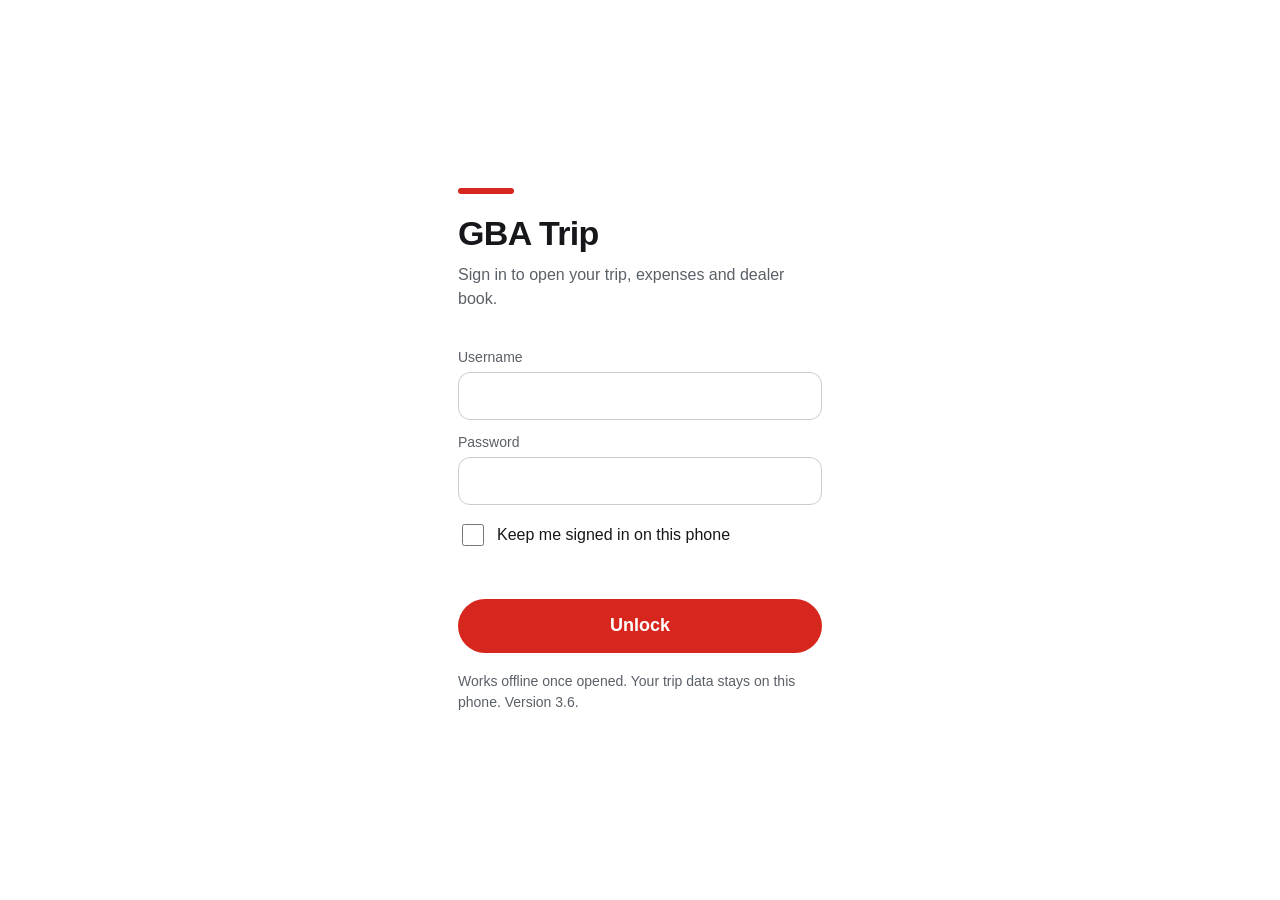
==== commit 4cf4479c: "GBA Trip 3.6 Co-Authored-By: Claude Opus 5.5 <noreply@anthropic.com> Claude-Session: https://claude." ====
--- a/gba-trip/index.html
+++ b/gba-trip/index.html
@@ -43,11 +43,11 @@
   <label class="ck"><input type="checkbox" id="k">Keep me signed in on this phone</label>
   <div class="err" id="e" role="alert"></div>
   <button type="submit" id="b">Unlock</button>
-  <div class="note">Works offline once opened. Your trip data stays on this phone. Version 3.5.</div>
+  <div class="note">Works offline once opened. Your trip data stays on this phone. Version 3.6.</div>
 </form>
 <script>
 {
-const S="8Bgt07Gabjb9QyXkWxjMOQ==",I="SMDCjsRbovqUrwMa",T="m7l5CICgIOn/MGgjK2XVPPoEY/5m/jP9+Rd98qYl4eW8EwoiWfDegc+OedXwBJ3KbfOSma+MqBs+c02S/10eCZey/zVhGbBBIjaJEQOHcf5Wz/0GNCx+0B67FxtOoFDiDKa6xs4wPP+Jlj84muWeBg8XHpdTSZ2kEDr22aw1siRxY7+vi5xwkpbwiS+bfPNqUgAdz/r06UR4MQsiQC+i3treg8xv6PieW+AcZAscMzsLCOVXm0gerhDtzuyGRFwAOMn7oMu9qo68+JBI/3OU3R9L8Ao9hBofdtL7TnPG5ZcfrdofTihf72XRRuRBEBp4iMlsZjHng0zzSNInA4zZQL8sl7vXpYRdY7Ai29oae8csU4An6lQZvDNL7w05JDGtS2vz+UYYCJF10kMfY2H72eIq8xsayBpyrxXDi8IMpJ7pvYS/CGtLaBC0hMUG2SeDcYbf5gEbn5PaxqjQ6ndgkjMEYB/XUvSkF8bGr+CiiPMj8EsBQ/t+3FB2LlvBG9GdyQqbqGbp/DpOUwSbirZOWwAXEknpJQPeklZb0oV+VQfhS08ECNHjD+rgeFj95ys9/[base64]/UXfP+TVS9JHYWkX2KFlVysTYC7+BRNy7A4dp8v4+YiRrWeQhvIUJZnMsbxSPxV44ioq7b6YGg5cTHs+ZKkYY7wnMzIQWg4hdcPycMvKhqv1/eeR2TqoByaarFD3iZEqp3oORmK59Qp9V5yEVEsk/hePlD7hpMgaocn6Zn3ag89wkeAUgPcQZebtOu85riKvvleK4HF+Pcw6YGFWomO2ofGvpMvZq73WddxMcE3qTUTKXDclVbXAWaPABY/[base64]/h4LT7qNKcmQkdSOUJUXMkrKgTbyuWnyKPIovuPq83qtv3DF8gfL25Dwb2WciEJOVIU9zwTasdASsmncZlXwC8hW6wmSqG7rPX7/IAx/AA9eXFmbCdxtH9hisaVP6WZQ85EiVhqD7XEN7Q9+QoZ9K+3MCPrz08EdsJcYolOujvymnCVwMnINkEd59nREb5k5Z8EGeISmrvyCtQq4weY66wVGPjRE5yZ3G6jZktIKkfL5lJz/flp/gaWjLDQ+uzQWi3acMMuuMrsMP04Z2Lbm91IaH0twdFaW0BpYMpnbiXmG8EGI4TeL13wxIyDrEpfVnr6oHYJCFeeTVZF8LPoiGS7QUnzkm4EhhnBW8Rmt2rWI1Jtk8VmrwZyNlDpV6a7bNwOEuzqyoEUKAGisinyYpCdHtp5Q/Zo1zXutMlmzt7wYYtb88BjQDcANop7MIC9F1ESkkQSZaNW0gjggdE0tAByvs/ZJI+GluH1h6OUUeDUsGNqf6DyBeYVzdslwxURRIyPcOVYKXSaVyX6C/olSHvZTMAFNWZwuWV7xTomduft+docuIoa2xyvOpferLEbgBAnalH6YMRK2H0dQFChcuuHauv6oyrKLj1XwXcLctwHOm3xqckIQlkiUhfohtR7RRd9Tsna5exgxYehTqLKeaaB35zSfXhpFxfWJwM71+mCgZ8O/kU+pMDmeFqNdbBvVYSsoRxzoTSA1dWf0va4QNwacQyCxExWtCIff5xzat6HhnUaD1aGfrYh9GLEFavy8I9PcqCC6oFaObIBM2d9GzKXt2q6GHiScR3A6Om5Db9iw/MfTSG8aRtSOWv0dhvL9CsPYQDljQXKw5aHbwlCx1RveVUn2FtISVyAQ/nJiUMUS86oc5p5D8kAUyD5w8NFl3xBYQuAgvggyPbZYWFJcS11DKrroa0qui2KL5pP+s9f5siFg58tskIiV2ZATl90tvktLfdze9EEczB0eNYJ6zwMMX4M191Hk6rjm2WBXo9udWElO63vZ3iZNnzTEes30D4DzgnOkK8aVBcHZDpTzq6FnGF5vF9iO0ohJD4umn/eX/c9tdqxmYyMf/fRKrKWHp8NH3p9G7M1bOTv/ui6uQvlfddp7lZqQYR3dXrw7m8sDCu43guhA6j9+noTAcRrmRuKWbPYNeHftLfKua7FJPWX5gDSCinaPyBH3JNEqSQKjbHQb4f0JgVclR8AiuJC5Re0C2RqID7+PjqY1Khwqmc8M8rCoH/mm3Nup/q3oCZ43GGcDJH9WiUHJuz9MUQTt9qTf3bpEOyjrbglWEGgiK05fVGQ1wAJK01p1g3bKje08VNdosRdMlIMF3mUNJanK8WyypWfuJD3GXxbV/oBdLddl8jINmNWBmJIpsHX2ULvzOzEdP310jVFAzNA/kPyjAdkEDPBa09RJa/WfmIYA1qFSyjxIemL98XbvshxkBTDq5morXmwa0oeUYj+BGr6j01UGO0+ZuhI7jYNOkr2NS7eH1ixLSfH59YFDzEEQzAZ72TZ6Q8LAvRBc0uSk0tnIyWVayuY7oMyPemQn/88w6BU5limYncwhIanGyIne0/jTuQquFkG3JrKdRJNY4WSoeN4D6tBWfs8Dq71z+MLE1HS6kolD8VOHZuIIKz2sREEay8vrCjucJlLKrDIOPMxmHFgrwGkdhZxigOcGTBvSPCpuH7P86/4JqEnldZPLGfFQNoJBwmWex9kxyu1cc5U5/5RCh1Q8k8VV/2PVa9U8lIkkXIqfaJJXkMTN6lJ7uHuVRzBajYmjgqs4Ya26+z7GMAWtz3HZmsfBHw7bh6U2+VlkFJ3UCmy3MnGG5gwQZufquE7V8fDor6ngNVfudf6gUGCV1oBQoeuCvpUil9hJhyeT8wzJGbI8OoocpyUuNl6Vs2HhFkwl8z+vsPcUmG/tWr8fzSrOmc7YAO51UMTqQG2LKwqGjvXtaLc9bqT31EmbgqUaSpc3pEwdPc7NPnTLoK6ASyPGXXlNrUT2SuY1tYkpvvXpi2oC6DS+MGMcg1kmMtXCCzI6fYznR62gkUxyYlyEySh87SdRt8FlijrEpgtgM7NjQHjV3wHQem9UvMxNwnC0MWiWEHRtLBbWcxoTdQy/3G9AOhslZQQ5+vWRVUccYUefPnngiLyLnXSjWx03QHJQNUCYEFkf3bSqHLDORsxO/ztSOgkNOH5RMVvXejld3ezuAeY9wVOJdW9qEYrZRZJiwUt7WK7VO2TO8RA6/XDONh5boJ7ilgPu/avDx1eYRzmlqvOsVp+B5LsGS5c3j3Y8CoTsLuaaBT2Pjl1NepJhvN7W+fMyhcWqnsTMfk1wmyub2Nq90ixcPqD5zH12u3/Yum2U7hlgUvxnpT6zYqdaLHkHWg1pb0sp+ieczf+8WdHmfgfWRcFzjkgUjwn5tg4YCUFO3qMtlaej5sFuHWZNd/yPblNCpJg3R7V71tLIlGeFShlrDZzndjB4HlcvPVGKmrkVHcdwEudrtBt8C+BN97DrDFcetvN/B4OCnRrpHGmkbfmDpXGMt+r/sMcXXaU+Is905Or/TnM8iqOJl8VfgV/Fkn4cQ6uxaZlWyChXuNzTbNi4g/OabQkQs8wvSE/LYizW/amHCOlpZKnfcAgMAiJoY0U0bzE2Q46AFjHcqdOd3dUEMR4MsSd6Nj8TtIDz0vQwCOt24TdG1PMm/P47vrZW24WsvSRHdJYQF0aK8eHtjKDevfsxOnC9zuTvb7DkwuZhY3bokjJeGPQPnpWXgQkrXa95b9FuteEx8wBqGYDclrFCgS/JXSqUhIabzQGXILI8QZRDFfL//lq0Pa4VdgN0EG4bHh7Gbu54qzC/Z0eM4MycJ+7dGGDFdzW2/6SbW/vcX/IJeAAOvE+0FqeWFmH+yspgzRzrMM4PesioyZypNfuAN+jh7c6rr63OqhWt7g6eqURsHTVFhxKqkbSTF9AJXWMQxXWtocKZT9WWa5Yz0YN7J/2NGPMSKNnkmHYEivHef9S08ynkuWAoRnrLTvgaHx58uRuJq3H5y9DSVzhlju8k7ol/Lkb6FgzsmTmw6ykDqvqPLnJh593zZ6tkVyhgZdtVv1C069kREM09PERNgxVwfZuTaeVHPdysnocFE0uGE6N0C8hVN/oTRVB8AIW91bEt3+8Qi9d5IV371v175l44XPpIw9EEFECKFfx50mJxFK00dyyfALhWZ4rvV02TwQV+C64RVhcYQ7JbRU20xCLVVamC2iwFuWDaAxFddadLn6NyF/aTL/LKUvCxEnCPvL2uotTM27jv1urwdIQrSnesKRr+iILIqXSg3wTNQD1y2kdObuV3kHu4aEtG2W0znCQgD6CTFL3VEMijWJyOrZD7OKDyKSvvCqJuNwjLXOLmJCegfjGUgDUdoL7YE+IiKLk84FEt0/hiAlg5DYwklcGk8XPtD4RDHUBsLy4uXddt1OV6Vvesfj+kErspFNO8VtXjm7KplM9+aPqDEL1KNpHMf+DtbWxeg2LAX4/OvPfxlk2ANgdaaLhFLlIB7nLwV0/Suer+HmK6LYs6Qrn42I7rye6CYXcjC8mrLJpB+4EqWoQXa1WHBfnwSimaF7nELtDINoNlvbXY13L5qOhNxSG6tItq4qmfYBMzZYu4pf38OCYCTQOFl1SttvNEdMHs7Hfebr/bxnDZhiHqgJS8XbGmzCLtU1KNgbRdSqqaz3or1lSEjTlAoUZTX9HltfZOCql1WBCF0dlgbHnI5EzdwEfCsSO7oqUi3Dr1Djq/s1ibXzxVaRA+qHPCDp5UTkOmRIPNZDcE5OPiKHv2tlysbEL4pl8/WMenKIRz/a8KMcYvmy4glwzxCWdPOgZypVuHECw89I2Cg4jis5QXTAA6Xw9vEVKJA7d7Hs0s3Z6CcA5DTGJGKasJZRs1S9/Il+BLwpnNUNA3cQAgzasJx9ATb1Hv6B2PT//[base64]/78RtCpGJ9N4LzoNczar7vdrDcYBRuCzCY/IHeJAwdGl1akiaSFv3IPDIqRwSCk3/tC8oGLbsmq3/wxHrxf0926vULd3H00ZnYx+bgMI1PivbZYXY2z7GTkR7G5XuKZVsTfBeZnHbXPhtlmMcAmO0a1MBCPQZRpK0IA2pYbBNjxXw8AOM8TjMDF5dT2l31bXyh1eN8ZfDKpiw/FvFAohIgjm7gltGCgv6aP+PtI0ZS2g0FV7dSDtHa5dPyVoY92qDPjY82RwaL+ZMzHUqWc3sF1n1l4w2ShkQqJYOL0fifyaj8G/KBcU4wqF2x3zhfg1n9RofSem47OPSyE4isAPNdWi8dgiokH4t66NHcGMRyDaI0LxYoa4piZn6tT04kiPwuORE4h1ntFHnSGiHn8chWoZvbDYKLh4WFwvwiuLVACtkmrPpf68+733zafeDJQeNpGeTRWCJOyA/8PYD6boi6wZ32XZ9PL2DJue6B0TIG6Rh2KkNhcGGq4khsluQwiwzOAbNFiwuv5SAZIZUYJu9E2/bcKJuSKBoaGIE0IGOwAHFrr6ZQ0PYBn9Bs6Qlxe8ENLM1CtNHzD5injXD1cj8D1nl24DINstyQbo0vWFdaW0yTgtGNOKwhBfdVvAqF692yRDqv5sVSKSiVHt5R0pQzoMS+EwioNpYHJrZcMrI10BVyyd7U4uIBrUzw7eN3tJc/gKxhJdvWeYp9keEIXvJlm1be1ZUQz4FVEbVg6MBZd9B3KRP3SjEj2i8iapFm3sd2vu2OpVSur5s6jj85b+F9doXN8fERJshrUOv5jtzsKBt9FldO1WJXBVe5yKixeoP7etiOkBle9LOuyg9j8kuT655sKm15ZSWfXeFTSn0Hl/[base64]/VGC7eJt2b3Tf84iNaz70HVaja+5MMUC6yQ5k2MJBLMFg8sAxhQCYhpbuqItBBNiT5SDxEukuxMTM2HfWUHODFroY2gsRSgw4NpvWpr0WB+C5OPGK8cO+tRzEQgU+RU5AgoKhGS3LBKFE7F/4GGf+w9FXpd5CoVY29CHKG28EL0vZ1MJYAr7NNfSWsaSqiIyLRswumMC3oFN4AbIyDX9OlBeY1CiBWjaemG21LVpwQzeemfmd2r78vfsQs7YwFSs5Nw9XNBhka+5/CqigU9vh59eM9xmCPV/ERJcDUPQqMtFwLy/c09YgwunDR9oh0Guuz8qtpgNdU3Wd/xlhtiJghDLz0Y7aHqHS8jGkNibmUDoKN26hJM9E9BHPE3ybz/ksKnU1CwD7x12qIpzUmh43qraHi9fLq+dy9ZNVsVxb1+CkAdoXJZnPl/Og087B+8JsYY4fVcwPZScM1mqbp6GYsCdMFuh0IdLNw6D2o17VkO1ozHJXStzT8DF5ullWiMByWua5w6LdgYyngMTmjYlZF340eaSGcLviacHmV/b+hloveAD6EBEjM6/[base64]/cwsqe2YYEntlRJzbuz9o0U3EQnvRv8AshOeuIoLdsLIBaxxOqCKO8NSmzdcpqeiIhgIQzAuBi3HmlMOef0RNDHhdra6EOfpjJutf7ABqjfQCFyPG1tQe6lNycVbtys7krnhnv/dwZzx5j4NsJ2FyOfBeU6TZqWkS8xpr8chvMDqOON35u6bMkcttpIMxiNFkKucd8H2cLpIZ1cv61/xghCBGtdn6xKk7ueagYxLTGiGFzcOz4e7260Z9u+aNykaAL/4Q09d4JnnCJsvkufkgmEDd1P+soVIfBOn4nwlAynyHWPKImIQskQojd/kFXL9MUIZLQ0nuqHASVeiFf3JBaaSsV+ttfh64VzeuYqzFAo9XrY43rcIcHEp72+oSapIaIaiOK+CeflZWNiu8AjjY9SoX5KH+4rKeIVKKXtV7wXe/InrBRMILywcFvq9/HfTISO/NCETuGC1cYUK6e/nM5cqqMlYnY9Ie5OXxzWuHSkY6E90Vqf3AW9Cro5jh2sLanfekefwjm6/egjQhbvNWD8/i32milwiN6+8Zj16T7Zjf0c515/S9/RUppqdoeSLEZWHLUiRaf7BlVjMH4ii7voxIyMzGrFXxeFLWe9LteuEiyj7H74o5v8H8BYiNjS/hVY4dx4+HACYs7acZ3Llp8NhPSfZote0V1IchL5PJX5TlKF6CSG+wv4ubyOHtTu3iHysnYKGw2lBjEjVrS7HXFXqDPitoy6EfflUD3+QhsyNsn311wpKGHcMdrQctoIE8CkF/SQApPfC9dJyXA9qu8qctN/PKr/ffx6llPy7zBKkwvMrkc+YcFuR9iC8Rq8BzaJ7Bfkce1P0ltuaD/jG+IhhOV7CTnkUOZFHSYQdAjt5D5ZFBzXJLFi18KkxivIxTU20RTkUt/TgqjQXEMgDuvuCJl2Q+9Ijg7x6QEVzVkhyqIgRvg9BIqPYkh2KFKtRkdAH1kPvxO8DE6+bAp2zjFU/3zcPumT4SV63vncAsJCp26ESOZnybqyaJUpp0D93k7psKPKTYsIALFJjnozjuFfBWXCiBRVd1ByRlS8oyBj5mcZuQyEQQt4hIrTnr2h8HC1zd0lfr5HWBG2qNMs+wqWioKVp8Jk/5qNkZSOxfniS/+JFwdIRxggKiMxa3/1vu+jpLu2rGRnQBXmxoKKvOeRip/iUAcXO0O2nmf/4R9ftgadCtFJSdNwh+nihzur6ITFufDqRb/QpAtrUAg/a70mX1iaBs4HgWAQD2PHvbHLDz2Yu34SANE8Isjm9VuXbvKO0E/sJ1yDwJEfpxwMvrPLiZTvD4Kp59JwBDqIVM5CbJvXQ74kEx2fIZYg72n+9XCnbO4G/Da9eXs9ipvp/ZDmhIXwUmNcgvdgGN1ziNWIxW5/tVEzULeykkKrl7RkvwA9ccy4p/yyN0jyLd++NAWGuu0Gxqi2EgiGYUiQUXI3CO8MhoHQPa/q1uyHWCXGzeW14Gik2HX2tyeT1oktXpYB2rpZQ650e0P0IXDFTSjWNSrCcOInvgbqcItUsYvWpCZ16JLzEOqEazmFcI+k8RYrmDQ7SlrxHwGGK+c5B7gE08sBfioCuvrpziVbZog5mZtUFZd/INtR6/53rTrNPg/[base64]/moR9dk5KIn2FKogGoLL78mh5VDYT+P//[base64]/0NuK+6nVIAEPinZOTNrJd6S5UhBRj/[base64]/OHhr9dT5x/FHgUCg775vrRJlyKZBa5h28XSMgZxeXtMvJVUWzLa5796g8FRx/ARTVwszSX0Jx6BOVSEDsTJ7FtsUjrdbwUW3KVeUoTOSp7uFYS1lGhGP6aRkVAzgDVELeI/6vWh1akSbTzpij3jMtxvTcI4JOiNwRH+X/agJb8YOAzLouriWEsI3kUd7FnL0q2K9vg4arqtqFBO0AMUxbbBxeXpegF/aP/[base64]/MqONSXZxbHctXkA0Zz9FZ3jsUsiE4Wp2r1GrgPqEfOiW4DB7I7jOoOI1i9thdwd+VyIq1ynMhbh4SstC/R3wN6O82YbiDs9BHRONgnVcNQsvetb5a3Se6RNPbZT9O6ocXzRVlvp2hbN8eXUH6uhuzRovNQkIlzxaSUQMe3Saokd/4VXXm5NGPc2ao/KaRtedoGh8rEd3SQS9pKahnkRXVkpdkf3n3DlytzC7gZJbyErgvjVyw1i8GBblGxA0dLyG/qR7M+oPQ+zWJcfAbvE0IHMGHCmPH8oBmroBPZb/+OGF4KrNPMbk/y+TbInkSmk7jMybbauCN/CMFcytigHwXtBqOc/9NqzzVPRP/RxbC/uxIUOkHLGPyQuEaJk6e/TnPuW/[base64]/uhq7D+nK4Im5zGpuBB6gophs+iuKnRfrJQx6C+mj9ayRpSoCO8okWV1BzDXfGyuZGz0aHEe+U8U5goLsWJeLLtHnlWYH1xxA3pEH/+bU7S2zIzk1EONxdnxy0M+wLMmd5s/zkeDmPRbh3vPnReVwsdV9yr8UhjYlKVCzM9RKoBHGmnxlQ+06aXLlFrMad/eTDMOMLBMCCX5FasAKUVIChOvgU6FQ/WqX7rPZqN7FB23FGng1ZLQLnbMI8gG+pIn+kf0lBdbIYQQPAaF51ADk4A0yfLgu3yJ58YP7DUNySq2ARvpfUnmLriwMkrJ4qw3xFXmd97r44D3TT6B3m6BZpsu5VW/Jx8Lil44G8TodcBtr/H8IwargD0PIBbmk4QrKVDAcBQu2VRezBklofePRXM6qoiJwvZHcavQ2yidDYZG17E/gv03U8MEW4iINWPZgkeTcT97Jw5RQgOH9Sqaj2m3eprtB6Jm7SArzxj04VeHqIxg3rXIN1Dn9eDxjDzT1Hxe9thVvdavQvCOPfKhnGMUjQnPDdZiht1HRvKbNlfpvRWxxVX0M+TUhG0J3w3K90gcD3gQsp/yZO5yq+qF4pR1BwMh8J1g+6kV/8tyLui7mA3ScyYJOJESj1Tzlt5z+tCnjYiWSnZSQyS0H7LoUlBSkXnQYWdjp0/GLJVQ8SAqaDjoJBHVYlw8hjUGP7K8IrcGbP19mQkzv5oOv56JNZwC1fuSyuw+1UA9eiNuJs7WF9ws5Be52AEdueiZEGvuehlfogO5UK8YVk+0p9oj/[base64]/shpuR0kYFYRJdeB5KvCgdB+vuM3vSmE7x7ScdxZPCP6GWVzA5MXfOLqMsBdMxQwsUB2OmcxeFSzxCNrVN+VDJW12WfvTcb50XIcx9QXN496tzygIHCFJLdYmwhKthnMLS4BitYvumfoMd7+wMCLckWxb/kkQ3usfSYT9uiR/bsoVKQR3oqIJXbsj3Yn15ICfzw6sxcYpV+vkEiocF1l13Oa1QJ4TAzJ3TfPxQvEAiZCAJG2Yn84UXvOjn3tYqcg4atJ1EhmCsm3Vhh9H5nf2w+4M9iRyXqZas9eJKvlwsQA3Y0XLqrwHB2kLJjDchJHu29VbK+O9xG52W7Zg/4FdSvcRDkmVJaRWUFokRdqWQ/aZG34q+tfXvNDu8nDJ7Ada/l0xwzJ+1ZoQA5KFSW52ktU/Mi1Sbzf7Oz4xuGHtPdcqPrZVD09LHEuUXU3iGbK4co+B/XSbkW49cD9GjK517Qg8qGIP35zOAkfrioMA+F0OnLsWrXuEpvnC7onwiMx3UuTGDHw3BschExJSDo/eskMpJtUkKN/KFQf2CKFKzwT8M9Wxir1/A+HgeREhDIFwmWGiduxTcpyO02i7W7nec9npx6l+msbrolRU6pR2LUwsIpugdbRR5KSG/WQRLvEQRKPY3bSlu5UySQZqZyKd8HFyqbsplW3DQwQ+tB6sTXvSoKSFuO16y3cwQ+uOie8UAldvebDdk/X/8Bf4nHwBEu2nEReAW5XEex4fWuNb7maGkf0dMOja+t1UDyUijoczV8K3oYRXY6ApLQBjj1cDkhmzXQ2IbXE6/h5dPg3xIn+RsP2GCRa8AEF+1dFI7QVY/qFNcOl0zUpNPBEJdDw1ZxE2QzN8voU6IVvB7at2Su9Kaufx7JzQh0mmD+VpJHYQQwMWg/IXPZ01a1BqWiBkrP6shBUnw/55enYsq6hmBMqzAJ8Y4JxIC+pF2q9fcCbIcRkJRHaS6CEpbepH72pPk7wGIFt1crde/3VljpStlTOH7HGYDnouE+wA9BmoB7c7t5JYDabcpL2vB2e2f+nCoBCio0auOEe2bcqiBELB+PE5dhk4uay8xo0P+ICRz5Hl5B0h8fzRB1VCIPCYj+mJpfGupxHUtPH6PwumyhaXWT1/3tqOp4HkyQidr7/b6/FA1In1CWtfMBA9v92DnAmireJhe58yMaXd0zPduUkfg/8kfQmdtOOEVGVNn7VVJBOAi7PWf36MYfe/aMPeXISmWDO08Cv+vQ2jajk+NoX09cjWTwVZz/9QjZqv4XMX3lzl4b51P2hsxhQ81G4Y1OnTAxKoKMSyFh5wR9G0ye+5lwNN2+KGKOjUpZaFrKTI9o9dxOKNvweW0WJiiNWW3Qr2TwWWYFHqZlyHdUhUSknVl49dZj6caJ5IqLiqwTqwl8hlOux9/Y5iqOi4V/xGtL/MciAIQmJOFhEzn1DNUvoyz+/iQ3xcWs5Odt8SCDcsPxW7vY09LR2oPzjEpR97v6KwdtUMWon4bvh1X4utXYUQQVetOJ4Q0YrxuvGxoHmSkErc5xSZDVQ2X/6TQoFM/xMGgoLdCSP+xwfcghTX4c5l9ZavquQfBXL1zxGZxKuf7b27Xm9cteoo2D71gT4+z/9O4w81K0aMGF1wJOB/nRdw33egwfLnimx8gaE8jJmP9P9JLvFj013kGZpG453js8LzTk+BTTrdW7EMChAgIi/e1X0oJVUp3hede6cwY0LvmfW8snRmFYAxM69oSHCOs9IEcs9wY8YsrruJBRHQ/OF3KHZvJpvwq5UHZgfCxNY+V+vb8FlFtDxTkQmnmaT+4rc3wIuYCK49S1509XyAaR/69NfjK9jsX45Yw5dftjmnh8WvaZL+LIhVCHBeuQEi1/Bdq72dB2529rhf8LXnYouStJ63zEpeIT/[base64]/03Bd5Z1FQ+UURgsEeJr72wS5ZqchPkoNy9dqq3ur9/06ZRBG5dWyF1Q073B5ry+Cma0XHpxLtlseRuW1wzzHzM/whYvAGc2vey8EgPV8gBOX9Ber9SzER5ZBMDzkXnUvicpY/uS0EfnswWwRDwd0cr1RlD1I1/[base64]/rSSOoXjmwNZinW+rCD2lzByQXzjjYQ7d5WL9xGpyXo0oXTuCNOppR8GA163ByVZVaylnyHxUl62XE4mLk1ctpZWCMTGfX2bG0tcZmz6P8oKeW/vVcbQN0NNA4WUogBIisYSKAzEdOsB/kfJ6O0j+/d+v5MfFtwxXrNSL0O8+PMSo+sTx2fxU3C+U1v4V1n9RAptZcIPFKoyROltrjN615ZxDX+7+g/HsE+iNqA3tsSCRxwAWPLwrLzWf3pAZEWIHs9ABKgc9frPQ55sEvXY9nKen3IhjWxAdzJxFLe37Ti0BPfMKNU80rTDAKTxzYD8afVYkOyu+67mGVpPFv78yQBaWNw6MArdRgEjCLKe1vZexDz8jth2vNJ1v66cOgDrkwHYWX5N/xrY53u83VM3Nn9oQeEKRcBm80lg5N4p9vWNV5dVMq9EdfpUvrnoruhkLpaDKSYV/FffRu6jayYdfC4EbzgeQPcN4PCJOoRGgR2PbQbU49JsIPRumaUWuvTAT1w8GCmm7SSqdDdfvHIbSsIJCOTIRcA3HPtZkgCtnU+ViPirJFLyrdZJdn0KaQBa1rkWoHzUYFpgYsZG1FXzKTBIxKxpUDVouzRzDB6Mf/[base64]/SUuTHXbJJZiGjOrRFgSOL1zZr74mYQXFRml07uXlMEpaJoGLGoo4FyWeEn0e3g+He0QGYVcPLn1mYrP5vAMDSgiWJIIE8U3BnRu+qjXE+pxVlMl6b7G1qICw1tkB4trmociRSIMtTZxc52AIBu8dzP0kocUUArR6jLmoSz0svVaL8I7kdxldfwC5E1e/HZdLlFZBN96QsPy1HNd/wdmQ+n2CQUi8GczZKZ2dAiDUAh6BXFgiZmF7+QOhMFoeGyl+shGZRTh/e7cIMFfq554+CtiXt0RQvYXwAKI4OH+RNe7BD5757jvStr7yOP3v4h1crJFoNbrBrThcWxbdVwHte4QfBrPS/bdF0oxQVDjLbGje41Z+ueST8yis4SaPeS3wrzzBDWlS4AhBPbLElJ9DdS8n4tEBQSWXekg2iM+ea4qYCVgOb+tjvwfdBgKMKgVR79XaLF0uj555ukr5B1ggXnaF8YIl3iET4kk0/3SjMq6N2G8Xs3K+azHMrkCAc9uI22uxkmJb8gQ8cTLnSjpjgrSUSksKtwcwpdI8pzWmuZLC78VU/X372IJPd1vLPtObb5XjMfly5gK+WZIkaZOxBUhlFRa8yqtuiTVD76Y91IPw2+Z/gmG35L2uoQzl0z/S+S928p/kyS+nbzavapzNyMPc03nYu5tZkE6CyE1+QgQoXyUse0xOye8zzGYUeIqkPf5fLj8bLIA3uwIANrgQtvQODwx2cNPo62BSLGioZ2shYBLJTVIoWXb3bARcM06Ys85FB8VZ4Vr6DVo+DhrSbOJOzWJTh0zriHKoLO1C75cOP3tBRYpf/jxzXFH4mjOzaKiqiu/8JVrBOFkaZQwc0Yrm9rkhVjXiepNhuamVFk7LNpqg3kkdEbViLyNPvq97VJ+L8a0OpCBYvfyvtmapn4jXlT8cwWrk2cheLXrcQJ2ArFWl5u3khihygwXyx4WtICObqmzgOpFN1jqe/Xz6IQIfqjFKfqYz/mV089B45Y+LgMa9r9qWioBag3vi11i0NRnzVI8nVV3FL+LwkNB700p1uF6CPdpY1cKdrn7JKI8gAr1GtxFXfi4FukxqGRxpeicocxwB7+M2ugHy97xb2/AMjMt6kiDDENrORHvVJcQERn/VjQ9f+SrPklP+XAspHO2kd/ZkbBko1pke4ltJFrHco3W4jm1hTO0IG4SCF/y29yYEFxn1U7pAT9ukFrvp697EWiA9jqGAsY+9oikA8qrx0NdrkdTHq3iIHSfM2IKyoAV8Sv95sbZ5del2yMVtJx9b9zKTyI2+3tZ8grOwB4cjZA4eY/I3QcUWK7WeG0EAOVPGsPGfptLffuG+AoasOSBjn8D92Jyc4YrBAtsX1yYPcjR9RSNnPfsP2x5Ysrt1tWPsAIxapxtuUr6o2GpsqW4lXVmNVP9/ue4RfdPqNAJlUcBMHgKHDxtVvTHvxMXmoYTv0u8h0bh32kb8EI/jzKiDPz7U7WEe8dTfERTYEx0PYSQGDZMzV5+t8jKqQNhpHcF0XIk8AmUy02har2X2q7vjPPFVwMX4D3T2eYapyhXqlWpgRgivT4FzoVxAHPI82m4WeMosKYkHbIPMd8PJ/sUJuzcEsiKlKrZk+T5q4cDylzbl4ITAMyG/hfFWaAV+wnr8gqtRieDnQe5b8ob5WPFxR0zQ3GETeyv5+iNijnRJ3Wb31zt3zEY90FIVTkOg6qwoX+VbzrPhyQNyf6w56C9o2/9szeYie9ydpXEetJdpFbOjBAAAxjWLon1fgDRpWaI29x9q6EM3i9LBPQ654CLBlXGhZVzM7N/zVBGwFwXjq/TOFapi18tMQbNFBvDxeJK6/[base64]/tCf6qtSap5EqKrRgqPTLNwm+izHMJgo+oR67F/[base64]/bjg+jvKqvjQUYOZPAZehaU6ByDrreqEoBemhnnqCRhHXbXeEdt0Ib0HnQScQcLceCQUm4sbKGEcaw04lFNJeLZGTcutErMldGG2a0uFJWUXYl2S93Q9gGh870lGd4dd1OWZwacLSPbtOM7Aesk36K/QtKGBGQafl8JKUbQiUrw/wl2JEY22QtVFFvlx3svdcljUGXHj2KAvgNp6C7ngHUzsbUOsfn6XwLGrZmiPoikfBNscRzhpvTVCJqz07K6a6h0znVx1xbFTEjaIj6PSoVij0Wz0IsEX0ln+wzHJku6CLCiNF0DNf/HuDY/inLMfCzAykVtLZSCGvjTYHLRmHWSuV7fX2tSWz7+BjpE7JMrBNMQualRT64tQYMUVyV1i1okh2zwh/qo5bp/iq4MVwLVfJ5CcOmVRKhprWFqHgvZSVYaO3SAdgYfZPwt/5dfhlEaSnCaKzyf3j8xA4GhBHfOakiONWPF7f28C+GhgIz2nYKd6VvJJQwVNsJC65ozaliEzfuo+wJtECBo+4mnIBrm2V8nDpOPonKFQzec6EZSoGNZ4D10PlEBtpSmlsqbU4PFLRoRKshetb/XOYPOoIBMrwdnLRBvi9QD2Pk+guRIH0vy4rC8K/PcNbHWWXBiVF/pu16ISGIKNmRkT2v7N66VgOQgy+0lh96KlUwQ8MrUPwS/ApvhIqFwSC6EF6UO37Xs40Yknqef2BxVF/m4moAOYjm7OsPnQQ/u6NIO0OrVvEHkY0lQUxw1BKcDn3F6/foaQDksEmfzCnVokoUe49aKDOBCzHHutm85Uanx63/rQXU41LZS5JkLRw03hmc7r2blZULdTzutzR6u+ogaX0tRbhf0rUS30jD0VP/BdLv4RgLIo9deXKmmJyN7xZjKoG4xiGZnf8rUHBd5mor0okhu3unH9sZKaqIxneXkuQGE1MpWCJFuv3ZjaTSQRFpLWvD5YAReNsTt9S2erzENlS2bmpJSEKhbVmkRn8vONJX13+iJhK0RB/w/2LvCryUcrPlcwf7lKNLq/3ybRM9S/T3RQ5Fg8B7AUa679Q7MlYHOKF6INNHvpi1y7SsRUgNhLZI56zxqUzo8SX2jEs/j06/KTg6oWP7HS2ha/jW3AX8mRXwUq13Rn19fVaI5gPXGJBbRw/5efw8gyM4aaD5zjcii08Is4vn03S3TFkyiKvy6PgnpgzrAnItqxyxDGuRhoeDtmkaeFEz2nimxTTIXmMfmThFfGusfSjeXtSIvTsF+3QT0BTOpYKE/gDtG6vTgdMaDxivxeK07v0JjG6jb+pCYfb9L7x3cLZ/HW8jKZgcd41NuYqHJzd6Bff9sm7x8RePR0Zu+/68f/UIQaT/X7GfWLdL/jzOv4WIMgrqE5GD6ZYj3DHr6c0SPvkrfpIwA6V0G00Q4UQOrNR6d5pS3jqyGKpWB+tdkReo7UoY0SH3FJMVvX7YJIvC47IYdOo7eNKK+tkVOY5PYIuHdBETKP6ReznGfFva3zDGschp2Mkbxqn03QevBxl4JTB1dSdarnc/gwSOTRLvr6AyEs4oRWxytYDEvAbtbQAAITlaE/GXLL9AUOdewTCv9DbQLMLhZHR4P45UkUTmI5wcdxrm7YDZ33vLNuggMhvJb7MTDpw6wtr/AzkHswyeGnGzhn1XkCHXTh6MIp5pKLT24Xj4fDdEnXfi6LdysH2r5QfBK//gkAhLfuEqsak5Zv5nf/4FtIOHliNL2OzB2vci56DpkCEwfLbIQBqzkaXDr7Vy6KQZmLZw8vLzZW1lzfbD+FeBzRIP8VwFEWNQE5OGk6Jq0n16Y/AKBnOt9PY4DPC2eihosFpAkkaapiUzpVDBBAfbSd8Z6gH/Ij998P+5K+Obmdt9cRKgbz2qvilvnn2C4bKjSjUpPiBWlJUIBHG1VcQJdQPg4492kB4GF7+MwU3knhj/4pyuoREfG0yp3AwT6/18ZZgqOXxO64l/zXLkFjAGLuNwBNDTss3B4UMN1NHt/[base64]/uoRFOgksJBcSu3jgabAdouLOqmLbc7vLhyzmaodOCh1xESVRVtT6DEZSNvKSTm6Zz49PC8cfzltrvrMVpdAy9YhmXkQ/iTHlGMBaQ+3dbI9zoU6RWe5r9Gg09SDB+DVtrv5Vc1K5yfQhUAdqRS0ZSJumOzDQCGwGlVCFLABZ/jmnY5EY7XGUZFALk+Bk060IlHyHk6X3Vo9kkjXBZ9/yRSfySgbI/4aay+zq6wZ+/[base64]/EtZGHdisf74LLofCJFJl4xmVbeaGcC1ur4otDDRGMAB5PxSEtgALIrQtpexUS7HinPRNowx9eluqCcVuVW6spqEtMpMSNnQ7ZEPBXqH4EfgHe0AvFlKAVYnWFmeaouK98Ci93nuzMN3avxispdUHvQH/[base64]/dK0W5YBVM7Pu2zj+qPqIqwOV/Nw00YIcgzlXi/iZWJCfz/[base64]/8pHHuAvJwoJ9ULi0ywCPpemstJCxIRfMNszhKVyjsg+i3AsWeP8a6S1tNH4LoWMEuZFPyjyR3AZwkPmIihd/MTkwfu/[base64]/JKzelsz5rBf65ANCIg9+CzaJIqO6cDLN16UNoFz1nb1IuhPChZJfcEKg9baCwKNgGacvGMMNQ5onyBfDgeGDyGTQlIs+FghVj7YumC6VGVaRuQgYLd+B50jkA8Irfvf+RCb1jnGVzE360hgY4MYeJX+GyUwBQNBxw7TCLMX8H5U9KKZYPdiVCqyZ/5JI79duFbnWhq5dWI1BMrtLL3/wFUEwlN49t6WdVgrq73h3lHBffa0aTKaBDH+KGKaDrN+ou6WsLsH6uZDDTsi8zXW7ySI1wFt4hALg8bMzbZcrZlBSKGIcF9VVzXmFMKB09Ii30hUgGqI2c9/uZlGDx5S6xKcUZU8HyrCiYgycCmjPYP4wFGxR8xa5oO86qNBc4y9l9u31Om/KLCSBtOD00rRJ/7PBDwHCfP/B22e4TQRVW4Dy5UXxVlRnrcAZgiE0WIEFNrJrNEwiVITaNlYUmXDFJ13McJ+9MgoOrNjrbkclBNOK0VFA3eJQ9PnkRNIjYS/81Y/7khbpqrIlrq0jCK5oD3xle8Ndx6oKQyi0ZuQ8fJTjV7RZFrNHI+hKruZpCbPFc9xVMoglwP/oOSQS9XP4Fel4HR2h55ds32w3Q6F7HIKZImQsNwAiaeJi6/86ZEBk6uk1TiSVNiERBoPIkNWBhe/xGfU6jRWiSqWFBA8xWRAw0LqiaHriXbKZttCjZ3Gq0uwr0O/5+H7wIWPB1YE1KfVSlLtGVk95eh8qgaZTMcMg/Kg4o8XpptfjuSqjEP4eAnihDj5ufKkvNe6oOEsnU7ePhe6eFM8J55q4b2eLvxyOhttiwfU6cRKAeMJ3V1wDYvorI00j5fbphebRJggIkyrR4BiwUf6S/xO49gREBzei+VduImQQlIy5D1g3oywj6S7QALPoOaeyactIgwaaskc4cKU5wso8atMk91l8Vm/OcZDgVM1oM9A/Abz5Nms8yjVnoYPTvYd4D8GwL8TJqQuXtiphKqoxEGdI4m69Xv9c6/xL2qQpFYum7FcOO5x4Bjo997D98N8ppuPtehMqsPsh1dSy6xLrcf41T/MXgo1FsWp5olfHDVkPi1YU1yAukxqDWEWWOmIlxtniCgSUNYqF1WdI6Jjf7YUkUyH79UJhu+UcVNkAA3BVQeno5mNy9gFpqqcp7UrnKtnL0E2+iEtRVkAmaGSpfM+SsT5TCFIzOEVyK4C0IJNe9WXqe+PcQGl6AV2Gnd4LoQTf84xdf4/E07BqRxNtKMbBqB2FXNpcpDokYLgBe7bBdyWqPkfhqEf/fj8F35DvK306LLPwX6n6/CTR9PxzPaZyZOFZpKW60fKoK9PURFnTsfhFrCmnk1kpc2Gj32bfZUwnCLJK8LomX9RuKj51NPhypkLGhjonBZkZo3YqR9TxdSlb1ZAauLqXL2FS4ipy1HVEurbqatLu9co/H0V7kHw33pAvm99zYRKxjMHU04bhjtGxJkTb4SodVrToRmSOtfct8zUEW50lzYiv5anzPNJJJp19oFtG0Nd6IrQjj86iTLK0clQQ1NBojZC1rREe3RbU94079pD3NKxK4v2VrDUSo+69zC3ghB5lstXB0n+AjncaMlCNyjg9O4JG/zXDtXezfpLfK9mWA1P4vW1/Txs7IKccmu3h4cfhcZVCdLMjwW2XyRGsRd8DGl01eFxv9VCs1LoHMrj2BRgUWYfPfTFAD6usLPkh7LEiRDK0U2A7Iw79ibFb00F1JYQZlVTMzPrJTS0O+DSWVRLbaNc2hAhEO3fI5LMIZS5grlyJCO0lZTvba65uZGYrik4EzUdw/gAFCElAm0ZDVnqJsnHjl/VQfdSYnsPECO1pUzAnnmAFX0TNZcyhAEJYc6rHqvccuClCBsHTm9cit2oMRa6U1k6uV+88Q/l+zrv6jYW8Z/sjWI5bFZCgkMA3rLtWeye98xJUDH+XAtN1ZFr6haGhpAxt0VJOy4JhqjDa7poELHAnD1bS+C+6cnbHCBO/[base64]/ASn1q2BQVIbgpkrpLEpOZq3siA0vqYDGVdSFq7u8jrVOB7dTIWflB1e5A8WVeercYnVzrre2j8CxSMEqqutp8WoOcwmzXIlaOW8nlwci2wYbfEz69bXS/nQkzYjvba6rPsdRQcfiRn7/zKmb8cTp0CrMj9vqj/9ixskRvxvbWmb4QnF0Ry6VkTAv06XbBFuxwhPctNPDxigsb9WEuzKdL/OrOI4gNgKvbha8b/9cioylQf0DGMmmBctM1v1GUoUfN5g9rx/9KzYzmBQtSzOdCUoFn6IZ8LUhlZ65eNcvVBG8fClhud1hTGFaJfLFaVH3fxg/NOZ3/nkghwMET3Xobfm3u6jG0LMGM+5sWiFPmagq3hikGYzK7aOXZbHf8YWUH7rpu/8A3qMathYFn17PZXGlfTig/r5BXqsHUJotHesbS2ypoIipb61x2yuNPSDNgiXfnqWE9mTcvp5qPT7lY9V2rBjocD0OydMb9DK4fbpNHMYoUbDpL/6jf4Lwf/QnnSp25Ruyn3bQ4gW+D5dq1GH9Jq0A+E/YGILkmZh4lrnJdEc3QqhEKbWcykDyj2SDpLyPyCjR/Se/AKqC/0UAmttUSsMcdobTh++RZ9SEtfU++a1yS07eYAVxVdSV521e4seqdXwxqsMqDmXLRWiWwTUxwqQu8J11ZBrWOQIr+rl+WNVWIsPH5C7G8f6t3GHwsF0MGV/DtMx82hABgmUYiECgt8H1nf4MxNnZSBFRRjGyZg9Zl9OTu4sFpphgTvGg/BJpdEsLRLuxb019PjWs1xxuANVjxRZ7uPNg96W2TS38Znq8tXdmd3qBD1KIQxSlcEizwKQLxqWi1sLeQLjphvTNvpEw4si3xBa1R//Iol3OWcDldTa+FRU9gAq+xZaxfL9OdeRRQWF/23b/cP8BmOd5yD07h3VB74RWfBnZuqCr8xfHRll6Ly2bEwMVQhNIcnjUiNzomAB2jGYT4SSGmDHJI5p6+K5IGhmfHVfjWvASGArDFAeaf9hEE9LrrIEBdwMjTv5Put0gvwXF+t/BMKEceD3xbLTzrI2qH5p8Than198XMLuzqq6l4QqxaVFxx3Ouuj5bhpCfLeeCIGXwcusxrEZQAWeIigU2sV/ndb+0ReeW1WQEFe7Wdsfs/QdsqIgeTexFJUeQMaTGOWU9r82m8fT8+6jK63vvDXfpWCUsJvkV8+5XVuYOPQRzGW8oNltUL25o4luHrFTLmkZEMiOVNmKfhaGr05CoacbVoX31p+4AjUajSIFgzjXJ5/DP6LfsJGnBXYJ3Dxxkd+E5lXGFSs2Dz9XnxCgcKm+ONEOmWTfLv6wE5UBoryILlo2UMVrIrJhpawPPz/7XE2AYnh1785XpSmlIv0tdAH1khBsQO8SWiDiVtMjHTUzvhshc8dsUrbm1QGxNR3R/fElccNDrJ02HIWhcgRhP1msseHSFvtnyWrwMsiFvuPMlb7H1CSkLHyU35r9bq7iKnf124pSAa9eJEwXN4RSEZeIDAUYfBLDcavniz4T/Az3qClJOyMWHOhEtMGwiPZgH6l5nrdLc8l2CB70ayr5BJjmYGTINmNglBaYN+5oALbUZ5SfPG8e1CtfDWDc3SiU+rtHEmuJf9vfOUZUdpFJEMfJt3xOuk+NoFRp6gkMmo2tJEXrmeRlZwCJ5fV2snHJAu/fb0EjfSlcYDgN2RMCA0W9RhR+NxIUT0qdxQMIvFj3GEt8Ru523PEM4TX62SwQpxh5baROJM5u645MZ4j9Yetfb14teuY9W2X1OD+GpeU/PzS4ZILuXs+BTOLZhJH677RgHLmLIAlow5cVD+NP9WVJE2VPl8vpapQ2pkOd+a4MYH03JxnH/ky9YEEcZqwbUz//GdJ/jDAP0bPJdW9rO+X2xCiKuVdqFBmBWOhoXnmZfoT6JcLEiazFbGnVcCdaDq4ii9t+3OufYdgR9+5/s4O6xrhRD/hpdWRhuHzLdj+EimkKOHGCGD2RgQ5yO7rvEbCJfD5E1oxlObLCLwcIjbMc6UaaosRlrQThXgXL2uThaJFDI9XlL96MMRiE9HFJMH6+ughQHLbbd+QzUczlx8qmPheI2cUDKm0+WzFgWu9VL4IVpPxTW5crvYlaCrRri4P/oXqkXrzQNSxoD9WlevMfCwOcK6qt2k1DcfFXoFircWbm/IpAsylixdLaMc/OKAx+W+ed0EYL9CJV/DoiJ1IKvlKaMF95ueIMKr76k/4ho6tuKLIdFmAkFZlqT5seqokYjgelJGCqEI/CMGpbkKfG+M2NvGFTp5I7ql2BJDHOl6+N9Is01+j7XP3ciVZKNVyeFAjf0s5W5KssHbejIo/QRDrMV8tDUlXsPFpHZKeSZ3ElBJFYAz0RAGovqn6C/iXktu1SriMF3LXTmbzMRvJAwCaygVybRh/cafcIGvSQid5pPDNltv802102rZjezXO0we/z4kFgaMQZFfBaI9GoJB9d2O/CbfaPb8oJigahAi4Ybgv3S27yVkw2LoPLMROpcU5v+pMhyB0FGdnICJn3ri8k8eOjrxB+D/XB/QCde7B21THob0xahGsGIVnMY2/[base64]/ela5jeF2gHBx/0EBTbpq4nI7cY/KlkQR5kM3uHsV5GWUoGz4YdzGCmHhsYJEi5sqNezIMRo5M3JGmj/T93wJAq+vqJ0oVEo/dI76U/egPDAJfRB799HosQLR74W423MKzcXFlW57tdmz62Y1GUESiOu6r097JF7Z0ADsqKWLK7CDftRElUAoEkcnskM4S+qMmNEzy61em907vPMTlGOKRI8udZRrPCX4rhFRG7eZH0WVheMn/3dfPryuUUkEJm7eeNgmS+Qt/QD9MpJw+4J7LfgzGfQHjgCRT3zJxRPEyrH63IclSF3+fW2eiFs6cX7dbRJOyTG7YZyRMvT7SU0FaBX0tzTQnQTJZHSLw08tYlLgIBI3Ylta8NyTbhurVPbkW/WDMdA1sHUbb2dkZylBoed+ae8Mbla985CwgfH0rkp8xFjnOTFJYTNhgQ6Qh3AlLkr9oYUCKxT0GaTejOBo9jQLcuLe169WLiNEHT8WEul6zf6/EqY1hukfJd7PKKl4ATwtIKCZr+1KiE8Ode+NZukW+ZMyX+Cd+2MO998xCZDCzL+A6FpdZtLEzGujU2/wnDyjijNSP93za17GNuIYFn6w8/mhtF/InWohgRpnPiYzzUGgG5XbAl82qbWhin3T35of07j0FY28poVE5em8s14WNVtc7rGy6KVxOY3ooPRziMdBFFxpKVucubSiNEev9mnm8Mds3tLxzCwtM1Kk1+OcUGe/vNavkFFFPl2P5/[base64]/Ll/mOP5AtvbwrJpHCfzyTbgDttfQvPodNl/z8eIOYZYeWKtxtrkFcROmfST/dB2Qqu/zgnka7yX2s4J5wL6PMT9bbhJxV9zS8Yk0b+Rs77syRfS2dfYxQJ3j3uLfc1NacxZX5hn5FmhtasSx4paQdrGUOKRit859eDOK47nNO8km+t5wx9YUyYCXL7s3HaeNPGQU9FZPhGmG3ozj3t1qDIyNk35+wl9HSeDeNNw3d+usxAJodzFQ/yxlCpamsKfCp1D1Z3hDttbBZqAihNqqqpxY928MGk4K8cXt/mDP74jtorS1XHSctp3O3+Qm734I2yUvbxJl3abt0kYwJiCefT2GnrnhcM/AMFOHe1j3rgnPC28W9yQZXuKkEphz2itSJ1VzjxNQ+eaIciyrQ/zcnE6TCFF/[base64]/ueuHpm65BzHUl1FUMsylaJPnJstrd4yyYv8+DmpBdN8VtBBS8AAJ6ln8amdiDB/FfozcLjSNzkQGAj7Em+dZO+cuHHUwiP3qotzUxP2DPgMr4jyfPolRa3/XgC8r/lGslWx3uy3X20gU0vuyQ9fobXDnKhvaeqZgi2EPdLs+pSeDnHCJKjMN5Dow3rE/XTrb1bc6AA+ZvhcjtaRxKeypItTYFjAVi+SR+iWiVjKPvYhim++ztnIXK1EoejPsaQ1XDCyNuvwssYs4CiF2Dx6wqt50HJZHaLVBUCwNNY+mkk0Q0ZVHhjsWrYYebAiQ0B+2niWRVDVsJaoiOgGfyoXbGUtbTbuzozimkdcSz/Qgl5sguWYt+J5DDuVQuy4p7LQHrNsmLyYklRAALA6kkn10bDyKvOAwl8QRgSUMOdbrv7R9mVEXWZ+rhDUQYgBfq5917+liQxSZSToVkT6dflYvuqSLdII5M0bTBvp7uEkIa+SeE2HGy9GwwxqeC8Z8LWisB9t5SQ7vPueRT3+nRnk4DPAF73i9oUf6+hp3I/GVsIlYa5orsAqPs79zzyR+xiZHzgW1cD6wTwOmzF5N+BNpMx7i8+EOMTgnI8BVHuvSh2J9IHZ/453xKfsf1sYY5dQmRBDakHAPvdkagsNwjIyQiyw1unpuUBblIpfCNCFma3TdMz4uvZK20QrYD6Lr4RAERfDN7KPnlyUm9MBHX7w3p9yCnU7nnEzN1aJWhIG66An/JwtJDeqHAwEbCzyejjepWAekYeOFNgwFz9a65gDP3cGwCvo+VyzKgbqdkGn8qN7+1hxGdFRPVwIBkVOvbXVf5V3mRom8n5WrEUI1Y+8WfI3V9mg9xIWpSrt7tYoo8Dy2w0JVeYMSMHcOWlOQpnDblSbcT23jVIh/[base64]/HRWuCTtEghrTo6T8Fce7SVB8Iruxl6Tk8zrY4aTJQxvvOQI1uweGDMgzIGi2QWgzXdiQGYesgnFTMl6ZX/tuzvZIgxUmxvvTZlXSAWf7147kzjDRe3JW/FpOop5DGKO9Ya/upQqGsFo6AQdDg+m6sENUDWIrsd3dlET8zpRFWje5mbKHlhp8U6Ut7Z5cT6IUaebd1Gug3eYKS1YE5MJn5mKBiCrptnnDH9nGkCkrEO8UEnh125yk2oNnYOVitXY5GtwBz9BUBUurlOkmAgDIUX7fDcR+q2mqV2AxqMqkdK3NWXFWyMzgt+XcWxI0JV2/Z1cMpm/GSEXNiB7rj7hRYjQ5GaMH1oE0fDeaDOo4lXAmzqzoQ6xLNmWrZGDE29ETkCQ1pgx+HPJjO4zHM6mD5qFy/ANo/vPyIfd7gzuLEGVUi6Bl+eLh8jDlEqsTc6DI8io/ndm5Hh4qFOFQ7EcCuZJwj+Gs9h4Qga130XNKdYKyI6jgqx62AtpLDnPs7DAut8pArQYR45Ta0aSGH8GKFI+OJfPsT/VCTo64PKlbFHB+3Cou/yiH/KCDV0O2FbMx5Fv81zCn/fu7lovNjnwKkn2j2u7PvgrZpUHjG2NQgqWXLY+GWvm+Yi8QGG4YTRuz+Wf7UyhGqZeZ0bOm1ehEONygIQmaMQ/4I+COrrnliQMAd94dYmjj1e8iQ9NTTFa1AzTovs12UaH7sH3JSBsDeEnuIK4GLgs7BMxCsB6maFebpVduzMYl1Zcl41Xlmhno1dtBV4F5N4D5tA90xCgqciAOfB0pj5xG0eNfXhMzyRk4/In1rOPs6KAiBNey4/Jci1zmsYWCAEyPNSc20V0miVW1elLe5Lq9s+6EZLCfySTJ5dWdcOK4dUgcsizor7aqxypfIYohM9OpX1dM16WVgFzjIO7fapFmaYmIKKhmll55itHwLWVYi62juvzXO4aV7AVZpsmBLVGGcoUuE2ZwD7lpdC2Al31QhORNWEA3iwqP2KEYymlnstSKkMmI/m4/Igo4LU2tIcWWV2w8f8/sU2orDiJBNknFO+lELsJAIYkNVM+SKm8BxtT5+nLbIPX7JU5s0SHhEVbW17Ar4xajJyH80JhNJvF1J2TUsT9Ow//0YfYshXXWluDEJWn9Ds2y6CrCpkUhbEGeqf8iNKrGwOXtKB8yPHLqdaHpiib3lP487BRaQBThEhjUMN4/6nsTYoinhjxxrKqxntz/dRaM+xL2gaRQBnRFMS+RYDKvGW7KAtWuOX3Ykzq1YIjvJ1PSkJDOteLGQUjWZvM0IVJUNK586p5GNonUXuUbzima1PbxqACAqH43CIxLmdGZierIWdqSX6yYVTX8/KwHjOrL1wRvNPs68a4YCcqpz6ejQL+QcrihK/zOm5gcedkrdLb1NzjlmJSPtKEeBYQJedUt/i79RmYC6rXOUrzr87EmkgDRkLx7qK0RUZbfCQZJRJyNJY+QSgZcn0HUsBSqY8ANgbfQYeNiYi1eKo+LGVy69YThUQJZR/5pcclAczbLWUYyhEIKZXP2bX4yRHVeE4PCReLDVpkwOuCpkfpVxejNwynZEmbBk4M+TOprZ1iDE8+DO71NYW7mNvtBt/coWFVXTomv5dFCC7qQp4NVSOwLKWFgStYlfKyh91WDrjaCMwAyFhhNJrNHi3wsA1jdxsqweCho/l955F20PHe4OjdOQLyXoGUJGYaMjaIXHjBPUNpg5055bGv0OEvyWj9yAby7YxFK5pts86bzPHbC/2n5pM76pJmLe26TgBdDuQIqApNWE9h6MI+fmRWmPA2UqrfLc7IDnxUVba6aK4bnq6rB+KjG7r9db/rCMwUi4vr3vVe5hXmAWBWNQqg2tOwME9sr7rzuZmJxVmUHr00k5mUMI7VNXkzqYae8ldRbCfvpezBOHhWpeIIM1mK7Jaf1a2Z9cSZ9SaDXY5Dpme/j+AMmDkDLgOAk8KcK5hKfqrw2pPlIEwNKj4U83Co4tcRydf+2GooBd3A+/i6V1ocbVuV3pJ81J2+ba5o8HxIPkSBAQEvfngw7+JGeHP2/d/WI7vf2Whf1k6pco33MraMG6B+CXuLOb+aYyfZxFx0AjoW8lbQkWa36f8/fMt9BC1aG3+KKgZKQObNEm8FiuT6g615yz9tUhmgsu8zVxoZHACF1B3/HYxqufjWXkv3QncrPayhbo+J18P/f+YHTElnpJI4cJ/Wz2SU+YaJYpX3UvBRTCW6hM18uscu/Miu7XPdABd1fkWag9xEHjdiu9s7Z6waEZWKXZzIOkiRKPPinGgoF3Q9S0OehXp6c/uB0pLuPPZGdtW8hPw5dlSAdYfvX2oubm8UMZPm4jy5hqtpEgjxvUgG3t/JTwzP7hRdhg1jU0WcTIAUf1nQEQpP7HUUWeOCynf1RLVQqVE866R/evW/v6hTlWNQI9rrW/CXc+fkEeyKu3TSAC+tJQkGeBW/[base64]/ENi2rwLP4nBQysKO6BrWS3HCwit6fnk3Wn4bcMgitzASCR+lmFqa6x1svLfHRCroOL+lykPtzJBhVYij5h6LGGjAJwZ1TAIO5+8071u5o9VR/DEq7aDlubXz3zrldCarnzUa0ViQH+SWZksSwQ/I0S82Zsz8DgFdxAJVAU+m254CGKIYiIJv/zeXZ2Otc2alwty2foj6rSlHLr+O/MoWvuE48yEn8gbOoJ6COO8pQuB6i1Zn9h20rrUDHjl/k5saGasnF7AxMmd/[base64]/jbIJ6wxWf3VWMeuX0e6JOPHwMWLjeCI7hWp5NaJcAEWmxJ06vV+mBbXYMYZZUdAbeFl7x3zWpmG8oosc4AbiWM6K1vdkJzvpVdVJldc4418IVpGT/41X21MUgPGV9sFwiXimkhYiQipGEyeT1k3PfbJWQQKLQEb3xACQIG/oZGAMJieW0lC+ZQcctjxReuY21DvJD644N4ui7jAigUGGSnV5Y5Kek0EwKQYRMbFApm6tMeOCySJ7yhx1+zrqqOs+izqcOca6zyoeP+XTJ9UyDi3vpFthFHrHX2jVtAkk7e1tROd02j+3pxDADNNEvG4iHLkOQ+B5sY3P6GAfDbXKp777jPjgrumAeAOqZqpHMiz/ZX1BCPMh1akyLvo96afA4N5JntKWyRboiVNX/WcXoIEM9HkyAaZtFUyNEuycKCCguhUStl3A831TIdcoc0fFd9jC06ehzRsHqyEGlynypesJjpGngKwJIUX4sdrofwjrMrix3UBmJh84OZOJ4NiPT9D0YTL97jqOwmnIAlD9vYS21RzP7dy4Oq3KK2feXTVt/i+uA+o5FwuWxaJIcyVuvAx+uwq2GmYyIGEhmOwNUDayoVllx2hkvpRdeMaW8Ez5k8ptoiZl2EX+U3oTK2xvcKYOEaUzriWo/iRGE0LeL3SS4PLLX4mV2aabjfih+EjUzXBBUH8jmOBxCvpgF3mxOmyHe6+d57GYYdS/PdmNR7BIeCNrijVXPCB626cFcNy1MPtXVAugvee2Q9zvWWseu29yq7uu7NWNKB37NHZxrL7XFoF5iL4LGhzXzhJdiuPMq+EUHNqW1/I7A/7bA3b5UIegsNeduCJgPFMz1rrysGjMaqBOrxBX7ezeCC5oxBgRYrWYnga3iGMsCypGw05wFqi5iHG516s2Yg+GJj5EtzDE2dvM17agnM9STdVeR9qeq3JHssQDtB9w+8Y8O0SH68yyuBChi0cGXcyFOC8t5QeB7kBFxTGCSWXYRi8GjID0MuJ9Z/Rm+aOXjtBEA1kLGEiIB15MEc2tupiH5/gG8mNlKR8Cdwh7huMN1AlP0Sf7y2U/8bKJakic8Fju6cZk3oswVt9a3Q7yprkH/xrpimCvOXzQhfeftaSIHLzM19i9PxtpxqgaKVCjUzYRjF600UDxbaYIjH/kTbN2bzxO+4e+WqcpSJxABXGEG0aUKpTEw7DPZ4afFZiu5+hzSTcUC6KKrfZ38CsilDAyQvDjUc0KIQxUbLmi+sZIvz/OTmFDUkZnAbRlO0ngl0deQGB0kFiqkniAfZ608Pu56PaP3j6QagPoCxUS4KoQciOymNLlbxfzaqk7+1fdeVMXXkCB0MDJzykdiu3fDjVTzS7ekM0H31g3EHyRanyGQG6Y2wrIzpcfkE13MAl0/Ko/HolndX4tvBBc+jWEUSqxiRIj3A7s85X4Efnd3fbB/1BIg8DBvbG3XeDf1w1KWkM6XyNOmzMp42nZZEAA3XiJ2S4oCmnOsNV5Kkb+bZQ+M6NMb7qgXP9thbNgSQCXXAUxKup3mKQ/HZmIhTXXqlJrSfUwAN1mU5EXRFdYUIZU/B0oYCYqGom4EwefTA/jATtbfwgtHNISN/rhDy5VofI+s3cHx4s/TNYP2zmbNxXA0FIp4R4EQNnS5Tsxnx09dWGPV1mRfoAiLvjoOzTAxf1ptMcMXhVT+0TB4SZdEbz94JzBEzVgcqz3QOHolNsIm4cLMyBWb+cRi2mJ6265gvTgYiPpfV3y/Ut9tVaj0YUMqko2fERxkaKPrUM6CTWHCIgRi5LLjabY6ulOiU3RIDNwelOUj9rcBHdt3EcTYgzk/H8ZArAP70QF8AFQREf/Pc5GvL4B4J4xbEIhol9S3g28l0vqgKbwtBgkyuwjiOmCBJWvb1F2P1MUCaaHVq5OvkjweqMxNA1LjqwfTZYEo1XMx/Z+S4BN4Bb7XwgnccvkUOKLiSRvLL1XSOqpuXAp6QS6l+oAiD3aQ6mJpGGyyqA2S+SEmI9xOeZnD0TC/33m/XiwtoXg4H8qHZrGOREo/C3Ogo9MuQVJW+u/zu4iV7bLhn6XPPdk/sSz8/8rA9wxBHmPtW3yH/7VWn9a989FHB46Ow7T4VHeQMzS852pPdp8umziDnWYhwT+8fKqKrPVHHEjRan6mmNZ3kycHsmZESqewRyZEh9DCSJ2z4HQCxO1yfwCi/bSzBjYR8k0v8DdmIbjbSVAIjhAcr9AIsgcHPrXPPkiOgTWqSSMi1D5YqAS60QcI9RtBW60EHgD9CYNuhGJzoskrH5BKfCl9YmCbHVuHn4o7R6J+CgEyrtAQFCas3TaXXpBzHV+va+cnIehvCi7sEElAXyp8NE2RqXGQU3Iswb024mSZs1SP4lyL7QXBQ/wfszkVtqT4tkZKbsu9ayJXaJVWA007nSIV0I0t392kUDz2dqxwG76E3qv5X6wn3EnvBnZhVek5GCCCqEW/cSRFBWxzvZ9Y552NuM3Co29+kQzChnP8n9FV8r0CXCuZRrLRkcD4/PJBM3oHour9OjTSzSaMU3u4EwFvMCnLv9SnUpGQKKvu/[base64]/3OBlcnlEmr8yj4aQdyCHrojkrUW2g84Fbpp3AtsOkO87ouV7UJwhnruK42so38WOT/[base64]/P/qojRFv7s6CVJ5GTO2lsjX/I1xvAk/c1q4KCGsQPttsmmleqbSvZSqGmE4JBhODWpZUqIRqcsjTUlnF2XV0CzfItJ0I4ccflE8aOcuvZEEajnqLCNtSiH9nxZz+8fx1WoDwmUK9MYJu2tfmXpdc+dItE9Ub3F18bpaHjFML0J4NEw6DrcE4HgREBcfuxYbU3FwYub0VsbOZTAeVTp9RZma3SUcHcYxrMHe8/YcDl3OB6y4lMVtFJuJPl7rQAjQZKRky7lSm41EdJgkft5JdiU+5nXb5nS3kveAKN22qyflhWkugiY2wyHjIbfZIQLrQVL8FAzvoJ5DkcODOv7PZbsN/PptrGse772xxSzdCukI0+vw0Nb6Q0sHOuUz7V89tbpidC33YGUz68Yezw/k3DtWJT4bUUVVJ9KV9lN/byu2y3rgL17cp3sJpTFgys/djaTctHRkr2S1z7Jr/JWMbleEi3qyTzSenjrFOGsDl6KWSpuvK7v0lfJzIjAeIwLekuKiAmkIeH72T5wBe4uFGBrNo75FesgiqjUGyZWHE7G+hEyHABuFYNleWbueRoezMkuvvZI3kEpjMWw9Su1n0ZZ38LyazauUqOxB3ivamZtr/e3zrQxSfI+bs2r51j9KzQ0vM7+VoaSzWnhR3EYXcuBfIBgLst0OilAnT3f6mvkMEmxdCt7oduZwyXZOmrK5gS7VRK6o/D+oResRmE5kONuhav/zGYIMdEFeX7VU1OLqrdeeensePmUgUGCu5hWwcgBlg4InlT8oBcGLnjn9IZ7pH08UdsgPBLicjqvHinlmEXpX8bSq0L/fjTgSY4536K/HB8lpzMV/[base64]/JHxsYyUNvXlGG7VRQUAaHsoeGVJEd7va9lTFUnRRsj46yBA174qADwpO30Mtsc8/GDHn+kTm5eWaD4b+KTXFAfcmCTXdlBjslRX7huw60y7O7+PwtrIU4W4rqRaYCYh1UpDAS1yuSh2tytTBZ99QvK+aiRYbFFjo505Ax1SeFLRCin+XAs55wIIkywcOA7SQM/aP0kz+mcNPwqx9cs9RyMN+eqljAbMbLNNRzOzNGCbsqs4Im3hakDD6pjM/oA12OlA7uFZBjV4rCfnOQl5IoPKxziO/B4O+ZUxJyxvC0BxPBGguasILxJu/0PQyu8CxQRdvHsVHYu3vnhilEIWZerv9lS1TSkkPIFqgVwTQN1BQX4H2P2lYfX189aWZsyDkw+7dJnme8NcKJmXKe1Jd2+yOA2DzSlERp8uIgJURCGBMHnCgrpmxoz5UR5DtvoUwweJp/TYlaPZ1lcLyttCEfbiWC7Q1qpwPZODwDgGkwd7awhOkc9Pw01R2MrROS+Ct/oMK2f9VgultKXY4Z4qWDZgvOLaTtx8F/rDImp8tesZi3H8Q9DE6MgedQuR7kW5rlsBFBiUi8uRR5eOSvkqjPvuQiV2/2dRmsfu7F22UCNWXTC76nEAmi5YKyzX3CAbWg0PxifWJoZRNb+aLsADnOvlhuLY1Jf8hxM+JKrhq5isKaJ8uwtSsJdV8bEJJqjk1ig4puwO0NLDtxH0sfMTz73lH7ZIwg4CLNsKOmCgfz2LUKkEsCGYeged3oryvlcnL2deOpBlGMUNURgIZ+hbxMHanhlv/37v0BIla0qZo/WFAuTvqqNPWV2XiS7BqMoe59841nzowHUCeLR9V+bjt+eopQlFTJb7ht2x5fAYMDHnLdjJCkaewZ3ED8cqo6KH7V1m6NkM2ywyp5+9X0AeolY0c70Dy452kns44IUuGaZZtFM5EC7GW/sJ4frIQ1wfZvn8Yzs1tWy6jAAmhSGpTXBMkUTKHJHnHhWrQYv0xkg8Y/wTyfHqEJij/K9r1d3HCpZcwOCyXSZiDz6OO1zc1XzLVzZkU9iUCRnuopRBWBvo5IoVwsVFPh3CJSIOOGT6kutus5x3RVALoC/[base64]/PW78R0BzbS3zKe9z0eEAfHOIaD4Rfh9PYwOIwsbMF9PFK8Nnqe+8dvdSy1kFE+NiHRke92HB5Da3WbNaqwtBsrDR219NA+N+2u+uZFwQIfPlgZOy7qb/nPe7EcfDuP1iTnUS7p0eIGfjdRh8PBfFsnpQ2Uvybx9uUwX+mT1+/ukoJwF9qygg/enRGO0p9YqZZkEMjMlVuUVgk/WcDEENMA6WCDGwtMbQ0isL9BkttnSCAO4r/CLhWT+Pg0CqU0Czst8se19/ufy4lEL70hvT9hxBUa6Pl0SA0mgwPZEq2icvQmCPg3yn1820IIxzfV1bLRdo/doplEDiVin4TTJTO3l3yzFjndjDgZWGhF0uQ6ACpQKg1dkPmB7GZFujg9Wfnv/[base64]/udMZzyUlvoTYz41X4gC6UovkdtYorKSf2FV5FzAnRKlq4zp9UwLQPQ0Dat3VejhJmzmcfR6KWpAtbaV1RhfMtbtJ2BgCNODnB1/40eNQ85XtIKfoPlAD/x+AkNYReWo2hKPQQKdmd+AOdi2x74wsnOqxZri2RsNzB8w64PLIAHsM17rqT6HT4mjNxY17fJqoLbHOIMv8RSc7n8lzZC4fIlgxZ5njAWwGa1vYbT3+M23XbBXJQPgnbx+vp3xP4Zfy/2T1dz2RW43zjZcMo4OBkxoSsESQRpX0uQhclv4gB7Vv3nwh1isSPyX5U7dNrfJMVd0Vd0LeBZpvWVdHN61dDKwXeO95S99kt6j6ywcri5t0xQFmymaAZptXEOo0Mww60D0x2oRoUgzX+ACwM1HdB+RpzmbgtJ5vdnvA+toVhRbjhenUeB8CCN+oHzsR/xU2TzhdfQkOyHXpGsJnOhocAWKM2tT87Ej7uKIVc09C7j4nVZESveBk2jBICfylxgYXGMeeTHw75+dyCxMOjxOwGIjN7wh36muFnxmjr+ssZak4Y4F1uSyLLrYlBhLqLN/MeHmxwyUx4m8xynW/17VI3GVX90XhrmuF9P5DgdENBQljDTEn3oPie+dDxqVHTUNXZj1z21qM8uUeD6GxbAJDeBae98knHhyAZsMB+a/Pm7L93iDTwtVwHF15LvsI0YclJO8r5NnbDFtLZlatLFrUAHDOq+FUs11+Pn9+Vg+0fz0haL91p4PpFfXagZusZlUhpBpLvOOFgiidRASNff+1Y2JGUM7s78U7Tr/qW4ySC+7ijzPnieQxLV9GI/gJFqcQmBq+UXirP2NokbXydMWcG6zUagYIHA93LhjfH2hH84eUuBUWyRUvc68p/AY4tRsk7i414WffPcKbBWZnmUyTrrXQCXz/wY9ukIUA18wQzeB9unINm18wYWx7eOaSstgv+K7e+0a0IPoN78jEpvPlKPsIv2EXbjej16KY6KuTWDUnwBtkyMPXYGz+v/6n8oTSuDiy11oS+IDnld+BZobWlxSVQiolfN9U+NQV4Il96I2WQk0v/jnOYh/9J/Iz5Q+SSgAb7shAebNm52O4EOyS08hyEtoZjgBO4hSvdVDGUbC/IVqLuwXjdqFkRvSYu6SBLTTr9hEFpV6k4L5OGIXk0iNjOTu2r2d6xvty06rj+oI5BcEuaY++0skRrJ5WumIYx64HjQl0zzOnhzeyhoWmCqzJ9/lwlIrFlng8kNLIYYz2KhD5T1HCW8Y5wNcwTUBXOtWmz60/x9+QV3jEcX5R+qVtP9DsHZTQPVPBBMRQtYCtvgnvpYK+tK0sJ4WOyfjN3fNU/5ntlo8ektqSUVet+aEFG5PNjV0kdjfllkK6axIM4SAPaqMaZUnQQsn4o0StFUb5Jpd/J1bS6SDyEf47IubMlf8CyaCP5VPIZDVLfXTrBBdyxZLAlX1/hv9WUM2OG418gn7tvqJOTx332Z3fWYpul6l+ugEriZrGLrnstQsUvLaeLdfMRD3yW8v8FRgwGkUHw+lHg5IY8EhSQBqo1q/uEJa13YDKQaUAuEYTuh60k4d+xbyY+p01g7qAreQjQERCRemomue1/7MCFjelgdZHefJ3rTS2FEiaiHxp2pXH7n+2rhBMDwnFJVZWYuqx2dH6bTgtgpekINreR9/ZsyK2X2jU5o1jWaLcLiHjBtWN/H1/0x5sPCHmhDK2Y1iQSfP7ggSryrgRfUZTOxXROeLXGB6y2ZW16UygHPEEp8QwzTPQiNV7QEP8esrDlS7L9Dk8FrpjbtaTAr/L9sxGpFX1EFYsiGmDJygzM7EI2+PmFM0BykIQd6SSOWoPC4Qxm43pKTvyg0VP5DX3p7aTvOnj5aoa3RcfRQpT5uodadm/+GmQUJnTaq2XN2affQn6fZDzXZ1InQ4vg9tugw5sA7+mopIqVzHJwmoCrejtJXl4OY6GHG9h+E1CvKjAtofKMVzr78CPY2OTTwefCeA6ISFYjk7j7nvEV/UTUFEn581YLh1WcCEA1NuB7YbX7cj7Wpa+x5IuT1cGIoNvlInPU20gzPd+HYOUYN40auzFH9+hHxeDKwdGdUARULPcIti6ff+USA9mWBjuaKDP13sW4vLLQExDyqAOlVFtxpLPpci8fE4hfNJMHbomN2ytABoeGZKXN8emNPI74MSM3TYtJVK9tnz/8rwfm0+sqhJEHK0ZoJtNaHBwtSRoZISX4ut8Trp1i8CDSknUW3GizOcYDfr9i+BEWTIWoVT6N4IvhFkkeJ96i4uqCi3CUCIxeb7lLT/A9s/6MYiPVC0dQehpOxuRaYE70iThqRB7nF+3fyLRfr2UR8J9+m0W+ZQ9Rh+aHhR5TpwQo6YTnX4fv3MV2IydOxUYi5YjVGFy70+A7SQzfYQ3R0bd2kUhDQ0q30x/Xatln3TahBg4DS37eQE2ruSAHqLRnVsNd3qoCj8PFb3S2Fc3ClZPzfnyne2ZN4/[base64]/MfpGQaYSYn5tYOsB/xFsOa3jtWEob/yflr37OJcz+obPPb/2yRgopVs8JU3zOEjeOUcIL9ryqf8VkcJNG1RdgvHkhyddfH1SIjWIPruNswx355l/XX/WB/gCr7P0oB6vnL4NhL84bqEIp6tMqXNvzY7XGWpO7C3ZOQ7VG/p/vpWoy1j0IZE8t6CzyGFlfx90JIIua3B+/SI6VvJ+cZwyD+jyUIvxIv9Sd0U3heGfG5qoWdJFBmGhavtu/446fTK1m+rPWaOjV0zMnDoWCGyH4FL3RSE152OO9fJRHkZVW1w4gRWmY0irbSj7WTvyHYovfDLE1HDr9b6kDPEP6k3Cxd7Ui1VvsYt3FXjiHujAgT9S+m1u+lfKrtRN57jyWSAEapPfi5+n7z7VaG/47HmDvdENUycef1sITGYBMeCLrdMgac41SG6zRA0x2ePpgG6ULkrO9HHuwPBwdf4y+ADNU+RQEBq4mhhSZWRZfwaAyKxtZh7HjzlLulMRzbRqjvMtRMgIjxlz0zWejvn+A/24Cx7zXB92nYSFRNbxXsPpn3v5ycu3+PfeNdV247UzQ0Wy6QbHLOblMWQbOEp9oo3Zi5beLxiYl+gJuu/zygvXPiOBqLpGUwhyiIMcQ5jbHoTtsgxnkYnHcc2S8AEnE1yC+VAW9FrA33pPStPqbsrvclRMQUyy/J0JnDmooQdjRqmtK3ZMg0wa/QsujboziNShGRYSKykDxMe4MBpZfY7GxDJ90LKyFy8LAGZ9Vw+xuCooRfxiYMwvh7eiVbmSv6CIvp9+kdzmt4ydFNCrrLW3uTgBF2d3TrEdJEZbCAUdxEFcu9CBHB2KV0aCuUjFIz+qn2rIaOiSvTZgmkouIVaT8dHKPkq8h2zmU8EIriW/+SdWKtkgk+AMnp+E5gE2rYbdt0/yAC0k6yuHxgJIikL5xuwSBjhd6/fwZwa16Rzjamap+sr8i9iwyjfEItPv6+0ciqt04xg12cP1ELlMs0vhOpG9iTZnYtbp9yCJcxRmqjQmZ5q4huMsg/RbQQSMc29ZJ+wXnV0924i6yqGyAFnPQbTPixOyeaGjo+x1fue11kJ9W38UZDH29RQzpBKyBDNNa4kMS+BAMcWswAz5Kmk32O3dy3gHAW6RX/aj+SLiV76vLTFNuJu5HVlRFSGy0gViPm2X1aEvIuwGaKLyN7MScj9fNVtLTZMt+69lq2v+kxDExEzdpG7emVZIFmAIM+CryPDEoWBcn6KN7bPneTagzvjRpqLh24qeCLs5cIEYDR/VOZfN1YrRBctoxhzBCtXC0z1p0QfU7eQ7j5fXMKhKNm/lLxSKFTA8w8zBoDZ4Hm0ejU1Od21xQ3Dntj8oKmC17MF8ccoQ/5z6nEDFs7WnrV0Rfyipm7pFT6TVf1CrukffKUyoLWHOXbmY7nMtzA9NniH7gekh/puZUyDMEfL+i7Li48qJM7dzmmtAfrwy8YC5y0qN2D9CXbV/y7ELxGkXRoTbgOsRmvjz9Sce17SYd5lZeHIphBhufXcKzs4B5rOPqyewPjqR8XBxKB6sfKlU6Bu9N8n4RM/mJCkKfNV3W+YtK7flEaViivFT0R/+Oxw3WAjMygsZtMPAwIlzck9CjTwfhjXP9YQOmfi+UQc6G+dQy3k5eRH0vKHPuexes0tSslST5wSuRi72XJ37VNsjYr0lKbsq7vgHJV5EH4mGQlFolInBIgC80eEN/HoPF4kw5G9XvDHceXzgXcoPczf8OBxS8vlqnbQcF1ONJFLj5jShjH+BwZzbKwT2m4zC38w/lNbGngFQXvYETILLkuvp5tIqAk4rTXSpW+uFfRgtHooTr8X2UogTxzAPVWDwwIoQUhNAO6n3V9vV9URaMQgFqbuoNI/[base64]/ZGJnvbGso0QRGzLta6OCF1Cfg/oRh99y7pP60N4z2JpAJOj8DMNZm+An0mP+purFr/XmvtCf0S7mQNzQtmLhF06R5QwvIFc9gbrN2AxxxpZ1V2dFrXd9siMl2aNRlrIiQrJ2okpOsldfYiupvn8atLDxfBBIijtL+9dqgGzxgl4txaCIvm2gQKGv4mFjEtIg5T45gxnhim1SgTz71SFg4sGoW8U/Xjnz3nKm1eAcTFVb2xmuKZ0tEvsUEV3H8LjuMRhT5eh/u0LLtqtW1VKGh8f08ZSz+NtD477/Qx80Tqs4F3aS/4RcYIvdu0FSnPhHF8QyQjmCeJf4OJ/7NmnFfoFIMphQJnI0543gBPz9G0/YISGSoFwVRWU5faRlXKTvvQySK3x5/fyn8VFY0j6B40i7en6J4/VS0Sv5WTKwmHrHPsE/6eL56sZSQs5kNSIhPi8X9Oj8ELSjiM4Yf6IpQAHKvp/1ZKVQejE5uUZ1GwRb6ifQF0Kqdch02+giWT8pqlnEImv0LDIOjtp/[base64]/[base64]/QEPf6yHzzRMSPZhENapUaMS5IYbzcjDcmyIMTHon2WKXRB2mSptsZr8Y10NZseZ+2pD21rx9elatcOM6MAsGw2REKMqy8zNnuJ7WP1/hJ3ml/YxXnlRrbkPyHis8VxDbwI5FD0LsvsT2gfmIGZDcrNIf6bxA7mknHxRVmjX28lR8C1evVYF2ORgmJRB3+ci8MuzvTnrB0YIK0kgoF1+P96E817WxDoHT1wi6Oa2ZGUwQ49wdWGwFfcQgq3uCkBJGdZIl9qhmpLlYximAsoV1IPlhKGBVpdszXag/+TkhKSJmxRtUdQy6QwXJwiHuLizEPfQv38ZOmPKaJkfWPFwh/LBLF0e+juIfmeeBArGv2/gIbScquOluJsPMsipNqoDBGsAgmiuUb3JGxSJediiKiuJ/hK9h5tGvG5ke7RuzQi36pL529AbUV8UFZ41Lk31/wRhCYNt5x7deUB1pN0jQcwjPiT1vaiWRK17QOxYpzJXg/RMVv973ZbBwm1k9VvMswNUwsLfNH87tNz1XpyuqGs4IqG2g3B0d9p4ZadjOSOa3YKRGwj7vXNBswSPrjpJXBYvA+oZ4FQzRxupFX17nJXfCrv0SmII7FATajvNbVQUZ9kjc7/mmIJGgfhkTKWi2j09GdXlG11g9KpD2DItHW/[base64]/32zOvOaZgZWEBkjfciG969L0mVHmwtZmRQ8BraL1thLKxQpb1o8OaznDgm8J/c9DFstF01saodpqdZ9D1Ibjy0ktOxCyKr+Sc46cAh0CLrIrpz3rcBTyo5ub8Jh1KExfCSr1vUScqPMquspgfAkdt6o8MjIii/P9UmqX9BjqdJg4dlQM0l7BNmAonQ/9xjKL0D9eh0IpetdR3r8T64VN+nT6K4FjZtEpm6huRam4MT8UhHXqNkx3H9W+IJEJoHwY2WCm5HX6P+QetbrFRkJ1He+DhQ5QR18gvfCsU/[base64]/f+AOC5cgeF5E3gqQC6z4XuwwGwH/3/wVp1YO12JmOrPIWtyrzcdZ/[base64]/4HSrQVOFERadzbSllM+XFuyIAJJ/3CM63zBXCu0pmYRE1LDt65y6/aQXWcS02a2x4x46RQhSbGTDklkMfL5Iw1OBNdm2IxI0DZ+H5cq4/PgXGFUcvwbueE/gYCzAkANmFLMeW71LnoRdKDLX8RyYeZKaASbKmG5cupUNVviNvJp/E5dbZjNViEC/hQwoU2Z6hah6bYzgrMF+VAsUxcSQzjcvSp7vDYer5p7IWQ2tmKnUdarPOq+fWAB66AeS/2YNgX4Q1YDUhxQ1tHmDrgLUkB0qAHCp8rTatbIGhWHPaCCH72T3hb1M/am34qelPEf+wjMEqOi8J8mvWJkfKDYBpQycvByMLfdPHtzL7acZo0FLezufzKoMI3RET8OcWvEEt3UcpFeZBum8zSLiOYJrk0CybUoCiVgKfUo0l5nfwjGCyd+xo443PyEAvkyphXplK+PxAB2w58rOaE4FynNpAZM/[base64]/NsZ8GvIW2yukiptpId4laVGeX5WYUdWhvCKM5yxIWfeeCgToFTgc62NmEV74hlzNJZxbH0ZYz5r6KibIpF78Izk0yzIUrrN4V6N+PpguLBEr1H/mGi6WP7pKIlhdZvB+MnP6GS84hNHpRss3rpzl/[base64]/wGOEoUb39N0ueaatAsEkiMbLDWOyL6fzK8ZQ7K66rFAJIs/iawqpfBFzKzSfpxe833fml6nbYm7bkr6fsXRDZ5fGUImqLLfLzu/t3kqFpt1FnECADp2LJaQ3yj+es+LP5nXfZsq4tCZWvXfNhSxIYLcSY8F1/1jdO1s21YB4Emj3L/cXfkLzhbWe5hUytT1Nf3yjOkDdIer7aoCL4I/[base64]/[base64]/JXKiiMRDkGIn4L68vSNO5ARicsWzXEhVJeZc/ID6ys3oU/PxRR6any46Z/3gP+DYMNrSfJGs2/jvNK4sAquABUF9wrqUr0PxfCuOFli586e9C5mcmXsQJPM74ADOnRlUjhJG2nIyL9ftZpHupVKcUob+jULQmvIYrso4HqMJKa3paCkutehH2T9vAPC+UPDuxzav+01YdDbgJuVx1LUfuw+t0A6gV41UqmmgpUzb3OtJNRiVPgf/BtEg9f+Bn/9PWyN5UEfPVfeMhuaf9jPokolFsq27iCUEGk+dSd8gqGat+XH4L3ZLzZ93Lz84X9hwTN4JXutxeoEqWUk/LrN+oyMyou8qXqP+BcIVFV4yGGCa3xUYT4y63tty7h/c4fWhGW3ci4WepyZ0Gp4EoK2aIH56uEXppPB4bEk2nSvy4zG10hMihJt7QZYffZAEhZWx1UXoT5o5rg03tr5lfk2X2PCrNvzU9R5fDT1MN0IQ4bIO655n2Tx74wXh/vCzQoal8ToOYe4LkAwy03W2Nqq99+LSu0cUA7AtVWL+FlnNgXSocFr2GWyuWyMY7Rpdc8m5wpMlWGlun98GixprWgCRDhcTwQU2pQjC1oQGPUpfC/Mdvwm4VjQVkJvlqs1D8uqdf+xS9S0qAdsMa/uAl+20VFT+BCjY65UqvQOkpYpOzeCyPplJZzh9jCMYakoqs4kGziRWeNuKSEug4AfO8mI7P1Swj8QWxkVbK8JwmmcmDkjz0fvCLnSwkBH058Gbn7RUDWBsBY/cXP0ds4xb4E7JgqbHNpGUXKGROMtrYKICQPQ2Xi6gMEF8QapWtaw0sohfGIo5SrfCrrLc9cZn4np4O59+7fckhvsgUb70EQw17Pye/oTPt22ck5PTZ5r7gHysP3qgsMA1dlsOesWloz0RacVYSjuK4aE7Eo33mhLZA2umKJg2TjwH2Luc3DHxEeFm2GQffYZAyWhjxXnvVmBR4KjH5q6A3Ju2z803yq1jMhTKULCuptYQrLgLctLE6nKWpvLzRBLAlZp4fLHvhXKXnz4/bjagboAhzZGkaH3nL0AyjAby5oH2oa8dDxMLzpWBMk4iuou3zg/ZdS3JYi99g435Bxklvx3mYg+xkEgoTqMUKDj3L6RiLk1x+nEqzC2FeixzMCICVFY3AxVhMI2fZuAfjLKl93HvwzXAVkH0hdnRVqITttzyEt98TG62Y7tYlY0qrUFwz9dQwutoIZRgb0U1fsU0kXZcmCabjZMWcKJmLnsyRHs+XK4no+hb8/2Cd+lRufIkxiJrL/mJEfFPbNq5jtf7aHUi23J9Taat/UtoSe9KaiVhUn+gdP6MRvVt2tdzLuA/mvGNemE0/fIj4zWVHMiLTXDKqav1sES9UVJPyew/daEbINH/KW+Qir3qJBFh33DNnYQvP95jxihrIDoD5yOR2bKZJhpjsEwXxIjImZFfUCtpmZWMQ+nLSC10N3bzGETVShVhB7mHc570AR9t6j/HsURyvc1C2b4q52T8d2BLCOEbCbfOFfVHiUf/nfWYjRRfbTaxp5gZuXXLoiZqIQQ0vTvX2Kzv37ZFxb98yRFz04qg9sMMIkm1DkglQb8BFH8T3rP1ARCXxOS7utk/Gu/uOrE4p0GVEbUbyZjxE0bBXgHEc0w6YwCk5/P/IXDn7AcLcZTW+L1cwxLGj9aMHLx3uC+nN/2Z9JplAFcl0kFK0DUkuaDK1NfFd3e9IY9UroQEJdHWOF84yavbyPQtN6ACPjEqhQ0JTRA2RuMbG0zGnfN8znRQq/7Qor4s2dJ2+MKs3pIojpidTahMY4GOHYVz8IzSfWzIBa8CuPTdzVC8TJL+Kx5j6LuZ/bqbIF3iNRTvs8ejfiborpxlPTx0S0QKZ1F84klxUUZ6ZM+cdtqm3q6JXsJCRSJt0TeoYByLS9eVJ8qMVpQ3ME0T1p8/t4SMGgLB1VSWMUbvlZNKlckTT1etMGeKksisOSzICGlHt1nezq+hsFjbxuT8tV1bFS2CLrFAqsUskAQGKPzOidj3m5IVRVcQNQLkEBgE3VbjndMkfRkAdjNtdOIr/nu99iGh0vYbgaJqbDi+H1iZh7dcaDNxHzW2mKE3DDLEsDGTNWdIzaa4OXEVr+wmzdG8JP/GwNrjbwmXNMWDIvyx0hrkWG/OB5OOF2pxVVMX0D9rdJqJx3tNw6w8XxstYt9HmSWiEN5bIihhnWahtZlEknbEIdBNUoQx3HaFjGVS4k5pUrzBgXaYPeSql/1gFHSR8zjdVgojTegKxw0BJQ4oOYMVtz8vez9ye3Fpa8w+xhUs+a74RY8J/wC+/QvtJwnhsjBXWe6Y/bis3nQe356yszx/r+ItbmqZcFOxod2GHSSpfZLwP9tUtDGv0XPjaGWUgvg4YX6DsJNEqgDDa/bHzGGMdoxslDWuRvCTv4kCDELIpXvoPYNOiTFnemGHPBV984Zw4QDDIkuAG3Wyu1m1QRac2nBJ49vi7GjVyWuUXuKDW8FFdjeVvWVmakHnBGCK4d75mjBMMDwKZNzncIT7qyztN0psyaSlUHF9wPi/t1A54AnlfpVXn5irreY74GuRWlYC6S1aOF5DSfGWX/9zsDcQKDtt6DxodCFybCiwCLkUfDbqN+uqUFiWx0NuQpZTBNuMlrnap2UdireaU9wlLYpFbZP6j8UN/i2GtvBQ2vLcjCp/2hHMlzFIC7/mkvcU16XW8xoHSISd6ZAFTPKnZnLsVgufiROaEU/r1wkFVwtluPT+wfyZGQuHidjcDB++eV/ZXqQBpUN2iqZhlboI6CZoXnA9KwOqk17C2HgRrUhPawPR8tt7zdgRK6RUmNP+yQwlpz2Ml0tef7XyS5fjwzVcxX9gIJvD+e0C1wb6JEz2hqzySSahuEVg0OwaEtqSfffkdcJnriYbAqzZrBp8JNOd79iLilXNtCUv1EEgza7q1cr12qaU3sr3HfOeuCKM6vZ2QD9yx/nYwkt80T/7bC8s4F5tgSVceHsj27RxrBXAaUF8RoTZLB8Uve4tmLpAMWZS280hEQ186kBKi5hnHNR4vyN6RkatlcgSNEnxnEBiz7AWvnliCU+Rsg2+MnOY/Ud+yvxsgU9Nn8jx2kUCeOhqzLFLGc2rGOXaRLGq/L9MdYE0dgn31WXtix7KFcBHmKzl5COM+m4ZdnbkyjzccyM5GBDB3gqJhzm9sHVZTkFMSaGnGPh1Jgk7mid+nkmOqQdPTffZj4BsMi7yGizfNSdQFyQIfW1HhfjWdjYrTY1dG+QUpUgtoK5/[base64]/vG8UAoa0Nralb7Uts/1ebaSLJSl3MBdXvh41niYw48HJYjAe4GkQ4QCihZBOwBAHH/MtAhOmJtXEQoEETWnSQ5dSk6u9e2SVcx+sb+I7/fLPYIRAR35q37h1Br+SSWLNuwdOF7KR5iqw8ARvUT6SZWcKNZNxnuaoshnzv+ro7wTLp4vjcUAaW3ep31cRafemEDDBBr95TZrvgP5ptjGji3M9G35mk7gxPS46qqXpjITvd8YenXjQvSD2bt+FIS+oMm/IGzp0o59wHdLk5bPd4w23KJB3Rja4FZkF3itJeMjPpIfKJHS7uMtM7TCcygwTP327kBcSJ9FemyO+Cnyo2aCXQ6hWReE/Y7jx5oax6tkdZTVEnV+38o039mcoJTVubrAmanH8g9k1zxfUHlZ8SdlEYRqu2A17ip8MkAHX6PIgrrpvMjCZRaeLvjmFJ4MGr04E8z8pN9JiQUUtI4QGf/plflvQ2HBu+0YVhU6oN/Bx9pOb/3WW26Zd+RUSUFCAgsERo7gLHW4omPdBKdJhwz3jdtyARTRMMzBgR4b2TMXuOKM5ELNRGqmzHacIJRQW6uKfVSuakBWo2zF1QJOdTTFvOfjiezp+fs/eTg4YiSVafuVMTJT5nYh8aPyZvU4sOC2rK4UPP7xp6K64ORIq5/bkj/VP7UMiXow9+pHkPeORe/3sPrs/fEIq3KMptcoF+hUkkxdpxlYz/q+EMOdxkGEamA8wtiU21EDq2fXU5lFC6UlTf4iQiSEBQTR7ubgH1YCr+NUSyQ/HxhlStVie/nqnIu6+l6uXYJaC0k5s2uJ/cBhEoWdowOV6XPDUf/U6SV1JMTAoE+u1VfANOxjZuBhHwM+k4VynHd6iI4ueY5VoQVgoriR1h/X/bTNdNXkBvyKv3tIbqDwr35uhf4pKM9G6MtjqtcsgkcvICzduSRnRrSQ71mWu9qVlYl83vNkt3/pRN4eYSxN20l20emjzg7JACLlTuWdvwdJLk50pF4Hb9Sv261v48ezqUZB0MUeWaKxw/Aqqd1ObdVdDWsNSkx0L60gDCq/WjPhs4UEiOjPXbm8UMw3x7b1rlKVfHGhph5FmrcmKsvNT8w0bAX0wNkizoUL/xTEAyNzjXo8jCgU779aZibcvdtaoBDbz4AS7C5tsLwhzJmBU22SnYYhWgALqnFaCdaJhmah0vWkth/kA3TG9n7iSfB1laHCZoa7fDyuHrkjD6lfpAj5mc41kuQ2Dd8Q/YuMYCpJ+JdMj1KdGh+eOm09EGad7TPfKPZMTgETvomKAq4adq4VHBNwY08R4f7xrhZ+Y5mx0lNa33dCZYxjUMef4XegSCL6mZX538rtys1neIWbsl5tqTrxCeKPDCirr/qm4HjgTeLhNeIg2ndMjMoBrR/8Vd8pAKgzUkESSSvZtvRylYjDP94jssKiHmrUtMvQGxJ6WyB11z60ZuuRqBaoudUyZFw83miQ8No4bcKzG2+3NXG9RP07M1GEhOR3TFOvD11guf4vRgXbq5pymuR0OLCgP2ALGuWvAjSZqisP2Nc5twBU3Mrmq9MDaOg9td1wkRjmGxixyR7E84cZFcuO/s2sktbtJwU5GNRikcvJJifcVbTE3mGYOwmsAQXFbHwPuGQWJ2rUQ6UOC1CBF+X2lCRKDX9Ks8yNmRJOAcoXk+fECeDtEMHz5CT5nRFY3HrPw/FJRuX4K0ZONxzBbAr46TPIvs7TcgsmqvHMrDZfLUvnifNTPgTUneGuDpF/+wgXp/Im6eYiRwXN35y7FX8YISLWFruv2dj9R5YJmSYiHp6I7jaCjOtMjRwIl/q63F/PR8eOW09UoDA74lYdaxL3/V8RjFgWx8cGFsk8MElc+oRXsKV86a+N9u/EDomZXMP0pa7eFgKZc77sLP5/KZ/a3hoDJcaD647FufJvVxYyi9p7Pw8MluHCErfz9F/f+bpSB4JSmSI/oCkOu3jR+GY8bwvyzGPu4dutiMhKNq8VTW2PcdPnM0cNt0n5HKMWYcNN68kIQ66vRd5PEqKHDxGm6AHFjst+RwHzln3ElJuJeELfxaRCC0mudyoo8Gi/[base64]/[base64]/AHDY2qWmLevhYS0qUFwOK2eTtSeqlBRS/2uwxeD0DbPP+X3Pm05Ldcg3IWFDpULXlqan5Y8/A4M6cN4JTWEMh/1nP1GTdaac9jHnrLmv/3L5FMlSGQG6/Jfi1IfSV3kbJmimVrmXa75XwcJdW0BFFxjoaLrnYnpphuXhyU+mT2jkqS7wdq35sq0hRWt8wEMXJUrArlY5dSCvmT73cLk23cHdhm3Ek4QpBeFFkuop8WMIUKXmOBOdKNx20xtoOfCK8kmKDI+3XQZSkj9i83Mdp6rgSt1Ll3pZSvZ/ES167nIwXoO96xJLcERFyFX2lwveIf/Fn1McOA5/gIr4gP46A9WW7VsyOKCA0Tu/FzVYcZ0IMATOD/05xAYHpCfSqvNrFIZdLY0+9sKg7VucVXL5f1zhep0lkvrY8NOw6HoxRZoFDel4PhO/gelEffn2ZOyHQcBddzMwPTV54rqsMmL2mjbrUAJwWaOcL7Z1T58hvmEA9g8fAbAMyuLvdWAE4Ei2NJZLhxkZJ9kGLE7i5hRXYNcp4LiQ8pKYrKrj+zJmlZiOxDM69nVNb9h21kPy8yXSbgGPimScohpZO/6v5WjP/VnFY8q6l5vUxt+mxE7WavjHLDmsmXOfAa7r8rvDZRuQDSk2Y71j0kwajhUdTzazxeMkV4I6bbWTrWZqBIAbCB9NR+/8Y/[base64]/6miNy6XAiyv8z+AG8AJuznV1j4kFKoEMzmuFzbIvA9XSKT4YJv2bScPROlVi7CNlCSwcOwJIaPrO4GAs/Aokyd5Y7YurIaxK/zxsZsMQ6ppkXcoKHGBwu94me87LTB+SmicEjURYmsZLHJ7gQHPdwzZ4Ao/qmOS3q9g7U9lHT4311UIpaGT24IxVuoXgIENnm0u97WRYKq/NE77d7G6pcvEIQWGAtPHLfvbYCLsSh6sEUi5NM5upcO/FLOoD3Wsy2aqyrVwNEY5P/ZLVWEvU3IhkdtLkGSRm2KMZKx0Me5eTq3In9MufXVGJS5Awr046dtVt/IydNFOHztxfyLyOKPGzQeTh9IHAz7UvMze3dNjRRi7ySTgwBSTBJ6mkvwKG3Gd5dMS4Hw1GJPubis6HmsG/a0i7ZSvpd0nREOkqtO9PPIPi7u+WndP0Jrr8SjzTEJhmQoGAJERIAxSBc0Y+RIrxy485EEIWJ926pl1d3uc/dGnPqVJKCShmHhPfPhRK8A6z3k4Oa0IYDgCKmNLRHGHxfOb+X3JLH66LS9q3u+2WUHY6U1xbrG7oOgMEqkEJsUZCXMynGlouga51K7SzKTO+04UiCpX8ArnE1AWf4NQrFmBqNP3st5jCM26BQ7nMMNM6/4CqUxxGLilYfo5vbluLoYiZHqiWcTxkTajadYh6rChX9RmCvUI72SP1do2mrrGsrsGUMhTh+XC6kb9mgn8Hp/Q6P36Xt0tpQ4LjNqMuJG023T9gXK9FnQ/k8MbzdrvYc+koJJ1q9PzR0f7ajFQ0q7z+MSD1ukCOlGVmrHNrSBA4CrL+F3tgRxepdquOyYwqj+DVU1p8HVmpmgmlE51n/gQYpcTfplHdc0kfU+j4kdwfW221SHyJCIuv1hycqCahPX217NlHXJldvNMZMgO8XQERBRzm5lFrIzWnSYpE4H1eO8/03VBCq919RRPGIi1R/1eTpmOJMpV4W+Nb/ywfQCW02Pte1OA4q6gM5DqndxNpOI/XhGlLxFR1LPLnUq1RYmHjj+OgrxkdrYgOcv2VB+cyjO7sq4xdaTSs09IvUOc+dJb25vU/Em79/9kENLrK/QeAijABQ3IUmjH8dJGU3Zassr7J0uKKhRfN+uvdIl7RIrhWctuauzotF3V2ZqFnyKMDguMnbeK8FNj2YXU/aDmQVzd98Dv04JDDCvk5+bC/5w5ppGkD389BdSAiUpg5Jetg6EgRbNUR0lIoHrziyL1LixVOwzjXS+AmiwQebm4HO5K8nBDzJsal41tiEAsqR/aBP3P5bkO+RwRUHK1WQczvduqSv3T2VorrUCw5Rf54JoWZVvlzCye+8zsO42K6gsJoSr2xEmG6cZbSsh92Q1Kq4/[base64]/am3OL+2v1NEIIyU86gGesOOCeDJxa81Cmg8XCMvky5+9wAFrt8zAaGCq1RLlLlgBXNz79Kegaoc5POMDsp4gE6LKlzhUi+IQADZPhnvB+dCyl64zIovUGXyhWfm2CafOGV89s8l38ksb1+ycqUnY+Bjg28FowLLI7jAisV2OVd/yM/ZE3nwDPWHHP2BFHKaRUTZxlSlxNYchGNg0rP5M0kqeVUO1GkEMwXR6EA1IJCKRw6SIR1FzFRRcQDGNj0LqGiybatR+VNw7KDbsnI3A8RfnMpVkbB8M0m8grDN/JQ1pLwWPRik71KpRPnujYHHPEZHoZFCvnfpyNq1c413jk2cH1aalSJsrl4BLCGOtIS6EZdMlpu5eVW7uIjPFR10dM6T5PVOsw1VgJFohy7NsURQJ2ItmFFG9TAvkAeAb6EtpjwUhy1KHOEHGudc/leIfXyKQhw7/[base64]/zPm91HeDKi14wbIU7BhBezwgtKJv1Upi+CpwPQjyffLDurTPa7j+2ugZVVCrXVCUeDHSV2Cz01VCvKlR9b/osJ43dLchU7RSAPL7oCYMOigxTWGhTFKY3/9IXNYMTX3x7GdQ5/G7GMCLS3kPmQ3wRSHWo8OlGpMuspDjl8c31bPr7/Qv5H9G+n1bIITaEij6MzY6ljp9wSiT7PDGu5pqTAF0QMNCCKF2oYj3qtH2i/Cs9p4I8oq696lfLp1Nwt59+csFP0BJ2pHxT/T1AfrDnqoQZawGvDJBnOHFKDM4JuObnuwKyoMmmUmeNLuJ7gnrqUc/tqs9goH+KkYWwFcxZx9ocI4y9dCclzDHFQ3az3OHNigB5Dem7o1FbEMWJJzeWASUytstb1Vxmyhm4d+5urrapnHKEcs7Sc226p2halFEuq8xbOnfu19SSClc8GCEIk0oMvGHf8+60Xf06J4EBLrRH+GBw5S3riMPoCS1WSWH+TLg13dIGsUlf/wKtSNxYdU9NhKSep9s4GRJn5dQ4rnPA8PNUIr7ThteZ6CWu65vncUkwLkNt4iqTgfsk+i90npDoMiCbuDrGxvmsB/5U9fktcAnHJggPuYLeKv7icOZWJobH84aF3UvEKip025fUWLVoyM9CqJui35tBf5Wm6ZOfESP8N1p6P6KpHUkXPhZAUFIGcRuEKprcNYqCT6c2S4i/WyW60kOlTgW/moHl01d0I9aIdgtGB5MmSyA7pNjHPqxUxGlrHFXOGCXNDb+QYxmaklRc1dXkHx7tcLp2GKNBIwoK1320+HjghrUwFs9oTryy8mA4ZZBu2pAlWvHOzTDHvvq0rN9Xl6NjERLJuG6AAEW/IzLJAul8T4vQIthdrOh+XNZIOEPMvfQhTyqrDWFMTaCSkEN1Kh1O3mquBQ7BgI388HyIoe5pj3hVZtZbsqkYkm4M3T79mQuZiwdAQjYiFBj1uR3n/KkjZz/gCDIzbMMvNPIuXJuesoCMTKsFmY+EKXM96OqI+0kyu4CAfynPT4SJ2pV0xR+nsYxbQqSqqVRXVSuA61qCgMdqHvuJeLzl5vYuwTVxB8axiHdXmrgdEDLiwW8ScRJziKhdXlRtT+t5/qiKlQenOhYjJzYQMAI4JvHs/oz4eaQK3qwITdzTFSJdzdPnkrJ/m64vdaS2qlZK+qGBjd/[base64]/LeW6C+0c/0Vfk8wE3kwjPP/1SD2qccd/QAK01Uyd1orf00luQdnaM1CbtlgY2ZAhD5O5raVR5GhrjY4ADrydX8xoM59GXZmHRCDoGHqhfGeItkAbrVHgw+ZOSnquXgfMnN81CDyzP7tuSycGX3a/LUnYx8GIlshxqcnZjv24XI9OlSNN2Ybkq2nC9//XE6JTxn0Zp/HGzKAJfytEQCdcMwYZ+q+9xjmVYjwJe1UNHRm0MiDcJmPg8AIx8qqWPb37zPxPA1c5wys+EoprW94G5nvquMRPLwsL9JnIWCjtIls8LSTwPv/8SuduEouHIVHRGiKXN3JCt6qKPTrmONxogLzDLoD3N2TUqqETGwTTMAk6zWMh1FEi1M4z1f99yhPGDBPR7H92KVgvP++1tCHL1bmjd/Pwu/s6+RjbR24aP2WWAg6NJ2JuGcrSyAarzasmVIs0hJioWHO23XLym9fQCWkJKwXbjSQymfreHbyWoQhTmNtnH4MbQhbZwI7+opxjlk3GQHMFmhpy2JGLzYbRD8X2H5UruG5RSPEzrYu2EDJnMHadDKzt58c0wqbDEHSD+UH7YCdnNr6NiN6KPLiVtglHRISpFscX/Wtb4pKnCZWvYPGUcFY540q73gcZaYu1sJYEuja0U3R3npguoJeWHLr9ms0qIxcRv2A9B2XkoMmWAhMZHdqcT8So+vz3qfMgb3KMjvAdnT/eAJSz4ue9vs2ijwuw0ER12qi12fs/qIkalEtHLRDJiCJMRK6qAgqed7iugvilv2gFf+/d9N3r7fOD4Z7G0PdIcLLPWtD2vj0LArZuUbh4Mq+ZIo9Sb8Qm5oblWf0Q1ycxWV6WJ2lhAqPwlMYi7QxE1J7vIU3/Oyzb/axU5WsmBse9+oo3EGKnfpWy5S/Z93zQ6+NnifPpN+/LGyvAY0LRBW6zo6RxpDjTr0g0wsDTkS/uxfOvabDKBVdFMm/e8b0llnSkQOjxcvsFDZdvo0LK9QaVhynUq1ZFcA5RyX5Bxt56zD63jyXMS2mwJKTtX36Dm5Q9RLcT0wrYvqCBt4ygxVi7mL75co2tMsbgwRZHYC3FwDtD24jdOPD57KbzvygSfwMZ1AdS/[base64]/[base64]/xO0B+p1fGlKsUwxg0O81TkUTyHDc/Cj+zRTGhvk34U6YXWp94HniUNH/rWJG1dxnRCtV8lskZOOEAeyLn6xXOslHll3bEHmz3hfD4YCkhipwaPHP2MV04au6qW4msAPt7eTyxL+fzpBgr9CZ3xX9KfrQuPdzN4Qk4Nt2NU0m5UN/8qwW0L+ylO7ah4dlpHk4cVC9hoKtbYPPPR9S5Bzd6nMRsfe7wcj1LIQu6kICbHVDAp0hERDKtvUnTrXAMbet1Q0r9c8z6F04IITiHcy0N3ZryoXkmOGPb0gHq5Y+I7f9HR3+S6Nv/ovjT4pnT7JS/DCZplCpGXRYba29wVL1sH3PM9r9xUGxsOoFipQZ/ZyA1MThPbdvjM+4yGEivNu6cUc7tlA3AcW6RkGEZU49tIxt0Tv3RL23SisPPOdAh6crBTEy59vNsdQkg17ms/mNJC5vCqUizkw/Uc2b/+bq5iwTAR6D4iUfu/vdk9lOq83R2+GQpi2IqTVPlLq6U/I9rvxL9bOZ+3JvWF0jAlSBoEyramDnj1MwCwWst3ZLjVATTvtwg6riGyFmaS1PSiLzyEn6YQHpQXWkIPv2WMAIdyld4sV/6NAyVAln1+4wANHiS94R9q47+FJeXJX33oOKdnuotphPDwploNj7PvfT2smIsCIxFLRe28L5VF3uM40zb2JHDROMn0uK2SOfhI0E960KsQMQ8p95xC1bsiQE44Wykyd9EYx+Ga1PM03yqmlM/VBy3fGghkMmreWXwqRUZqM0ojfmbFwszmKsxPI/[base64]/[base64]/Cf+OpV6zGD/VutMyUN66Hsq8uHJ7wjzaIC23aWCl3Bksuxc0UgLbANNd336mIwhd9UxfkPuqtbwEYJUNNSOegSPtZ5tB7Io8lGSFv81tupOg/dw449B6UNimX4tGSDu8nn6+bSbPkOIl/lhoeMP+AF4wTG+sM7UGdrWT0LzCoOOP3qbA5rMl+eCn7nUrWw3kp2PB0EbZY7I3XxZnhFqiPTFih2d1MCPXlNKXuBRv3LzyHLCjhnYS1158gk5Wmb6zqdANMrsbd8UIEh0o/dkWgJ+k5GXFeqUPgtt0PZMPf4/sIOMEF1aqQiizXmOqZZLxcBcWAzEDPa5nvgmeDiH6Af1Hou0Ew/IOTzVFwoWY78lZcbEJMbFVg5BqiigWUMbnnlprIlqr+sn44ghjgnbAyCtP+YCz3G+wbXrSL5ogMNGMn46IHaNXWJ867ktkXUnZAU2dehFrASL9E6do6sNh8h6hOp4CDq+NuqzBcfdFkitMOspLTh1RP9gtZ2owEtLC1JRlKoTnQmhjzA3Hvdtr/SmmFxUG2bJn8Z4aiLfl9mQ13f0bbFjqNho5XG5ZyGYivJIgPc7mYTLa3Zvaudvy1B7oob1lcSWrbr7cjQyZYmZwI8l62ogdxpYoGH+UR/CIXw/94weR2+4JelTyk8Uj+5FSiZTeaFVglR1NFwfLZZHitgmlOxWBAuXqhGnUAcyeTn+ZeSClhbb3q/ZD0jJ61vReN4NRzVsta2nLrPXK+Sw8T7ryg3bpEiAhxm741IprtILbEkyMz6pnWLhDZ6P2SVuAPzP7hVRWsO7Sidbvao5ybAEw0UqQMTJjEljuYLwjMUBufrGSOUYV9/DSNXHEnLlu29JGqT9voAIS05NyRaZp4B20yzynK7u7yxYy1ElMtB+gW88P1Doi/S7zcw6gtuP7vta1BNxKGwgHF1+ShEWkPu8Nvg+uAkC3YLyoj7bAZGl5f1lji5vHMvQji4yqNO0LjGQRvq3Qwjwhyck/yG/gF3RmA0IS6Xy3t+bKuHyRjbSImYoUYdF3fMusIRY6UePnMrg4RKapj9S5i/ZAGm/[base64]/C8s99KgFDSld69z4N77J8JazDV/JTUhGeabMH+B1m3JvvIxISatKINXB+1D1HtY8OsO2EhnakjS0LSJf4+/a2LpfprbF3b8x+1Ff2suva2u1et2lCK9BlP1Mv+OaM4644X3Knur4W8k7mR7tdY6LiKq+BqoAvk+1DYe+Bxtk6PxJpkWptbEAd8Rt6oFn7CYg20mJwMH9ug1A+xid4+lOhAruwQ2GPjtlr+K2dqFR1huWM2BTxfjGxRfgT/IlvOTnYcvu75BBekul3guFZfOzUPVEooqYQ3XuB6hLf8Vz/AhChbSYOFJcWWi5hJWhH6OX8UHcCEwlrsjLngTAJQMQFhdaWdMdmGTAVkVUFQtEFOqaJPvtr7O8Vo10XkU83qbH5bJxssgmKpQ6wpGsXuD9P+H9xrlX+FYPVURvFIvVUBsJ/q/NEs01YsXAvwM0ZXanaji5h07tB7GMO8+U1cS7vdaNpJEWCsjUnRq2zYAZ9YpOQJG7hGAdybLxsLnb6s8LM+Ftf0+xhqfTC0fmygH57O4nDBxJcwuReX/JAJ/HGOxVrZ+/OVSPdNG4SeL5ww6JpALSuyD9M7osAOfF6zWMOU0cktfcmd5ZK4iPiZnWEQJK0Fs4ag6MYWv/2TXhPtz6zawAJiJeSl+oaxnzw+Pkv8Hsj2iSTAFXw1Ge9lyCPZFB/2jX8LdsK8m/ovxrOQaTP8jEb7ID1fEGZrXxUFqxH5CEjqA9tSqdiYGooGVUxC6n5KiwTMWtCUcm2mcmu2/hisVaIzyNNKkEy0uW+CRwDwxPnjNchXu1c+mKpp3JAq/50pa0LW4Pze9dQGBoWzyGoAakPESWEK2BlVjKlIkZFb0rryoDdDRuWHvjQZ6QGOEQed+JcCOkHRmF9EdP6PXoKgUqx54ZVLe2Taiq6ZfYQ6j4CLVaCnjsK//of6+5ShZTB8qleiCWqI0kGX0N7yU3yaEmcWqTIMUjsIvqYVT8f7VKSwmyhSDjnxWff+0/KPuWOcTYnttBIjH4lRwMzqemkwS74P9Z2HX0u4VbRM0cRE/4enEEN5XQPJ58DVY7EKlv2Kjb0KtGWVUiwpjtvjTlLC9F9fRavdr/dHS3310sSUyFYPPuQGOguQzCUWg8JXy/SRq3dKfDBph4aG3lCE3zvwvXoJGXmLawdw82o2d8g823VUp5F25EjuGhVCIXtzepVPO72KaBVZDTBlD3Tw74eDWVhZe6nE9rbBJf8KqcfxcW2R1IpCqSDjx9lNv3NWGnrJz5hL7riSSb5hfFozIDTwx1KLAoCddcwbWxXXhUNvShEaGPj96N6v4P/lAyrKw7H2kZRB45Nc9SA3WF9IlTOt3RCoTgVADzPQxaAd9YZMEwX/Ur4EaZeXELLk1G6vTKCwa4j3CuyFHjPTW/l6eSqj1P7969FKUpARqKH0DXrNn2/njVdi8ywZz2KboNbLXzKpfv1TdwtDGJ2F0XEEjbihTFTFMkqGPZYYJD/A/Cc0aIBOdypte0Pq08E40NYcUdjrHbYIYDuLA1Ql4+csXMv5k7A9/ZWtUVmgzhyGHSIpK4uJLMYsjoahJnn39R9DVLq5yI98y8joSDhjKoO9cv7D8TtllWIbFhCDsdapz99sh/FuxejV+7RxNn+49g491C8jQfYaHmrwvwtLmuziqAmlDYpk9AhNY8sxe0I0X9LrtHNTicAREDq5uQjyA7CNTfsNpOVyuUjUouz9mQE/1oDleP21aomZuKiPwgdkF/1pPUlyQ+/MeuC7xJAI133zb1g8A1A/E/2CQEIOz1F4gPnKj7rQWsNygFOus54jnqG6u8imU8KEdwMeDSThz4FdfNcFtVYEhy6JvmYW9e9St4Jaqhd7tjfH8d8yLKiRxMdDZIVWP6Z7g4VIJ0jZYax5weSS3Fcdu7gXnltsuUlISUJQnrQUDf0ktkwWsx/kJtErwf6IoHKWrE6PJ7nJXnd+g4OiaVXPjvDBk+kwmjKP/10iZZ7jvk2YBml8vodwyy5W67kEKnWXkFU92agVUr3CDiEYytfk/ZEWTfx6zW4/3mXHaWka5hl5xfqWZ/s/ttlCwMHLM2bhIiCtjMp9ht/LKRsom/h5Ngmgr+aWoQzxipnki5HZBEVrPIhAsm593YYuNlqT5EBhsxHKGFvaO0UeeooTh3OZkHzPCnFS1kJksF6X2GFczfkboBYaGk2UR3We+pdghRR5dzMoYdTnl3oNbl8Gb+bglwqdFyg/1d2WHbz5Vb+yCQRMiHP2rJGYOhmsobpRtzkxdBwGPRVJ/[base64]/7u/FbEVWUwcJ0MSGhAMP6NsN+v69Zgvsi3hPYUeoYfrDmWqY/uOXOOv05HDTGq+Lf04zw1fypT48rHSK6Rqv0/DJtRB4JPZWb1oH/44bP1KRAag7ccB5a7N3acZbXo1/[base64]/v0a6uw6omi5gpX2XeVkjYoXSUOCaW1AbVN2ZZAhV3oufCdOflnxVNNwei/dL3ZFUsaULkiIoqcAhIB/4OzS/IgcuhvtRylNLziwdKG7wgzW+Zw3ZOv8vq8//2BAnsOPiPK3lV0S4tQ/AgTnPiueQESRY7Pw83Ffy9EYFOtAMgJjdjil70zMY+fYdNwOvFw0HYcvoBeGlSJcaiYsIh0SNyf6fJgx6DxtPF4sDEK45TZEMxVzdVP3KseGZvY3W6iomtpeU6qnRzhAl35xgcXuE5p354TXrjO5/bGPoLIWZ1b3fAjGFQb2piLgiKhdjNVZ/WBue5Um4izByxwzUnmERPchtBQXrXBjkiigHTA/7fgaIpywmrYqSUPh3re15LlKHPMlyYzcnUbnlWXqZ/IIHw6rvW/hFPV+xeXMRL5G0G5vSRybR2gc/NOp8p/aSkbfbgGWGar/OSvLYledXfIgB0Q6PsBRyfPFYuC8DUxaR75pSzXhXOL/STdNwgHUNPeVypWAWr8fOVs2IXjmfr1PZN55cLtTTKLk5dFeKlwvXZbTb6Ykebc/3uoTzutoO0lr5WZXixHrgxYuo7P0n3t0bdMyQk4bsfs8wkn54sSwvIHTqzo3DJwXGIn6Id1460EPNDdJ4rZ5U25YRZO13PfmJVIX9ztQqrYtFN7fE+i0Q+71zJgHAdOLw59cShgc/92pVQpQNqCyhehQyTmJ13pKDIdu/XqybVDgTTwKQvj1PZoF5MGb+5AJne7bJw61ezFE8Grxp8ka3pTKAWjmr/PlQshiW//dVt/[base64]/f6czfeY5SeXP8JvivI7njS3UivYLZUu6EtPvz3+PuLvylWX0QO35Q8h+dwHtKAZC/HDEfUVqPRu7D5OPWZdPU5MKQxaIfNVPlGEIm/PSneL3W6IDpuHeqY8krZARqp5zv4N4QQ0igutS2ljrLjWunpRUqVZlnLD7kRaMtWNcygoSuiqSOV4Zb4Q/xSMcEmjF+3wGqiXrCPXK8ynmKjBqmDt5rYz9Zva15aqtY5eFbJ9U50Gadb42ex/hj4sInpYg0DL0E4VzSBn92Z2Kz2p0DcmNkl4Mphpr/lvnp1eSEpRfR5g7JU6m4Ob0TxryCJgNwfYA/5uKc0LojXmzF2qcdCDmVn2mu9728AwUxnKVY/no40Zau7vRpTVZkqpZqThoOipIi9V0e2w5sWqt3ah0+xxAN8i5bFge+ap5Q1KHOa17PL5U99Gze/pwScq79UGUE+qTXWA42zJsXtlDPXV3/gG3JbNWvmct9pgung9VV/MbbRnjvG35IFPnqjlOEYcoJl54+pdWtwkjp3az25QtAaIh4RH07FbYiD0jpSYjb2SJfDHlU2yvI8g1kzDHnjXC2clJq3G3IsoC76EQV8UgDTIWRDPmZFm7adAIpi8Ovn7CoPusRgpc357WnlXNWnb1OALyDyzD3lVar03EkEzj6KiaaLZUlWn8d+L24/JAIrKJMI8ipCD2dtpBg/I+BM1AJhlJat8KvyAbGQNMU4jkKPjFet1ClKFONiE2BX+Tfv4etYgci+TKgtrAs/M98XSLvvTLeKAnSxzihmev1AavnyPlqdFh58hM8f5f2RBajIuThB9FTQMriLq1QabAuv9GfaR5opfPBHPzZrhCw7Tx0f7i400+cmJf3XooxerYMFCftxbmuLZq0lNn5/SDB6jgrajGFV3EM2a70yXBCUrD0ofwsSzDl7KNqeIMzw2KnhIrAHe64+lzBoTsmsilie3Z86p9EDTMPLRqRvQ32OQPD9UPrmilBNdrTLZEg3aGl4by9GefxODPJiJC4+wbjO+5zUZ/zWqnqVOT/KQKoiO0QROAaOPpNlEmIPrBn07YtDAeEFWmKqLcOaUWs2fwYA3yLyoaDiNMq7dDNImxj200O4WRXH3USgfFylDdCpE0dS+uZo8jB2IR5OdW56RGqL8kXpmQ/4k5PhVZ46+NBWdivKKoz+oiTH3QGb7gNemIjIPb4STngUVDOYCrFGeaiq8/wqe/cQDELZkmbv/lb64EbNxpeZIp0Ai80L1de3RtunjrV3oF6SL7tsQdyVXRO/NG6rcv8MDDpBy8Yrjix3ODdMChY7DMqYAZSegICjqbx1qfHcNEfPmh/PAM9ux12WhCaSe0wMEXPdD1OVYC5dy4DPdg6F/29zsrgu2wKSNJoRZgPCBiS4LKnelClHrDvG7n/MFDmeNdQQDiTZLmur/KclE2MWm0LEcUPI5yZpo/9xczaiq2XXyv90fOkeZ898ZVCpemcvyBgsm3t4Ve/mFSZBfmjlQxG81lIeeaKmAPo9aCzymvI3wMn/1odvaHC/ACFJ5MrjHzmeepeBLwSpnYQc6Xy5JadrbnN4xwcmZVSVJWy132RNU/x7yX5iu2EkZXxlmpcka+u8OVcASV8X0weDqXdOBrzdPV/q11qSBUobMb4qp1ySdsfMvmlyun1Yab1NlT5BMcjwHZBMBM6qq3YOMC3TdxPGwVuX5R3p5164ofB+slsl8WaAGF/NVJYLltSLo6N0Sr1wg7pGzJoETOGP9tBjVLebv2e3SOomfkt/lhqHQjdbFGBFDwIWsuZvqOO1EWUd7eGNm1DJ7W8bcAeUpBYQI1d2IstTpUYTn8JihL6h1gcXfVwJIjuMBJp2VzFptJbcWgHOxS577jZy3NqaPD4QD03NjVcC2978mSFtGLN1QoguS2ooLPKMeK4Cx8ccV/[base64]/5HQeSrQP4rxEWa0LUPcIurI7JxQ3NnL8h/GXUfAK63LRXPmJGk+z1jbHyZ7hWRQfdHOC9sz6n1RpHJxZzopCn+i+vjjnTuXtVWFISDPlY0dOjLnYQN9RaJVU4EZ/8c++gdHHSVnD5Lin3I9mwva8GJ1tB1q2o9OP+8fSMBzyeEqfKymTvYqdM7q+9FA9IbPMLiJ3lJIZyl9yeZZ6pWWH3DvJ/pPVd4qnt39lJuYtFlsmwwk3tbIgadiZww+47ePgt6xqbKLq4tWvgiUdIZZaLkLUlae1cL1hxh2AAh6sBTmal7+dTov6ImP/CVMKMTuZOYQ8qSpWUNdnbgAXUItXZQ62dw52aTYTpFaFvjTKQUZcLGi6YesNkqqTnGVirTL5K4Cb34PpkByihj8+HF6nYhzc+Mqe1T/AHkH/XM5IOim6vgFbCCbLk9KK66k91Mohy305Z8snq9d/s/kJa+/1TrALyv3Pyiw4Sf8ukc/3EPGaAmeBqeN302hsPyqVC05TeHNzI970/C6no0g30Wd4t7rMGrkotiH/yltsFJK2B2Ge2FHHNvwRwmuYRXouRBjKcJWgDiyvI+cAfj7/JEoq8fYVtrY1Mv/6/pKDdMD8igf9vqd+h3wF8poZRGV3CHhIcCKqwDR8R30EhAR4Afb9DZHKWq43MFkF0gjNb3lIpzlWQ7zyTLYsBRvhqk/lCaFapbrBxBF2JA4vxUf16q6ye6vmYqnR3OFKgIFQAutTZE5y3utCerzPp0wDqi6Jx5spgGbiiU3uJvGKPDK8ZN6MZ+I8wSRrhgvbKmjkcgXi4v/e3nR2434ozFjRoPNQs3tuXU46JW/wwznsTaZSO+z/c0fT+Q4rDDHpvUZGJNnHqZGqS+/XleWN5QNDkcP+8IYlwZgm/atjE5wGwtA7Q6jESX1pjpB+Yv7h4n3ZxrVjCFwnTd926bTzWGxTSi3jbpCwOX8KvrLG+MWf0IfkH2w1ZJir/ULlG4ypIiUxQfHkFxYV0+ah3Bg5Ldb0AAQqJEY4luY5vV+Q0yDqfCqv3MfOKAo3ZBUzhPDdk9wE8Oj7S+yeA+BEQxzkpC/[base64]/4g10l7AjtCNp9iTRrA8x7iBIDo+vO9CWmjGJZCtevbdWtwDlfO4b4Jtw3HQP0BhoWbBj3WkJySDrctydM20c0yzWSu07BTj2G9zdf31X7BqfRSnZE2TBPUlphMH/uhlndq7d4kUBaeXzV/qDHsuiryEuPoyqoVIDZ0F0vQBTE/9WHDXS2N7efr28mfUYuG6bMgoS06r3DFPnO68RslYjWT2n8ukArGYFa5d/WHDVAjTtSPdtptDs3Q03khg3a0ay3aiSA5uR/aerpADbfDCBpc1h1cMH3IyFmDUTw6xKkZ/e9dzcMiDTh3Awb7M7eKnTk2hYOdS3NXE76ENTSNdV+19O/Wtyfy2dC8mkosOl/ijhalsdQXFAWNb9nNia7nQSQWVnx+DWXt9hmHZt+fz9HEjZfWW+Q2chni1Y2+K46PPCWrcT5xgAps5v8MSAaHwUGAoxEC0FQCxdyrQIrYN6L3DnyS/zkVQ0HOHBplndMOljAZdPXNG1P7rT1eKS5Vus9PGfEqH+447OnR4VAfIz38ZmutFm6CLiwI4cBDiwhUDBy4Wqqz6DRqVy7U/JfmCO7x/fJuukpxlsQ8IRLjdQni8dVca2s0uAqoE8DPPky6hEicfqYGG79M03BMY8P8steSfFdbtMgaAnGTdCJsHObMQdZrxZHBO/2t9KCr0zc2nGIA98aRI1QkPmXf3HorxUYxhT+5zYFWfF1QiPdYmiaCLfFEc49SNN0U/Jdkk3Qh2AI39D4FfHs5NjRXXBXi9Z7XA34BstpZ3nSoM8xvF0lzJ9yjs1AxOZod30bKN3YwLQj6B6u1Ooj6MgUggASvU101Z4MDtx3PnwPIIcbVxIVo//h+i8WRMMC8E0jim2VOQ5tq50CGMeJacAS8UpwDDl5nsq924LooJ7e+xk2eNzDd7FGOS17IrOuuJX4LBQGl17UYPujTBBux3GLOBSJkBHE3rNRtbcM7b0Hcgt236t7AmahTna7UTfhRALBcJ249hZfntq2UPh1BKGVwSZBMuN7U/IDk6xa/NsXdMntCPEpoEioyjfqNOIyrDveElub4UOWKHKmJiJ05UH37PveqnKcfy488Jv24do8JvWDUfnnXZavQsx9thDmHEPl4bCuVgcVD9JuuvkBPKpTu1BV77GY8PoEjRqBiEBTO2Hk3SCZ9iGWqjXY3xHy2a367rpkM/jh53rgHtb0e8LopUykoJproAgGOmn+XJzerLXzlsG1NJmfPGNIH1mchXrLNUYOYi2ZEi6XBLdzYRvZVGCmJCJWHWDTN5kydLswxLH3rgGHRzl1wORci4SQH4QwEneqiHJDgcImIUoxp7T0/Lemt9YpwzCupxI3sWYF6hPkpe4/khr1QTAhs2979Vldnf4zZDCZcHAdGeYQZZH+zgZJTlxRLFKEa0m4OmG+jHibv+WBCVCCzfiYvKryyF5yewpPxLqNEE4T57R7denU4S2iY+/kjN36gk8XPgDPbQlV5MJxYAfylQnQ2JizFeeBGm3sDpRAnIS0BzpL3dQfMhcLnYj83MMUn5RJHy5Y9SgwUHGxlO/RaF5C676FD2CoUBtBuEwabiC/E3uGQ7GzFDCQREzzrKsrBhkiocuSc3hsbCsVwoyvV1ODPzMVJgxR9VzZ5qLddVqSlqnwx1R4fOIRzN7xK+B9CAlyTt5dzNnPoXL9egfwpFdnTgjlL90ixO2TU8fSbmwvgQtA7nQDy+pURlDz+EcdFj6ewF4v8D3Fqz/8fgbyprhlZmTK5Oo1kxFKoj7/6CPIbXiG0oZkcKTNLigEMkT8G/xr1/vJ95x/KjrSde4lTMP1jJR2OStfWZ6ZjZfD/j8dQMzvIFGrlh4IseAZKEqdhda2wqTqR20cYXuqd12J9MmgzvEZBgLGGgS8sTI0pSz15zndBnBqzZrL/eKfQRsnamOD4eJoa9+hZgccN3liPRCFnrFLYktJ3gYIEgUTbcwrVhWrfert3kSoil8xcADrWFD1owL1FEe36/QDVGVhgPhzlOrNEVVAMs4y19eFHZPe+1DEhU52b/2NSSrQ/EdUE2ZsYimtL1wY50s9qgRJAWr3riK1krVsixB4p/pcccuFLpKQMHFJJjF+TASkY0Zycw5XvR+tsiPPPSoJvHjk4OpkBE4gWqd8yDXb9Yo3XyO4yiEgjFPsvG7HVfvDDXx/P5hCFEN1j3gRs8oN0e1yGjte1RmLPTy6EkVwh1NhdU31bQ5lYbIx/ZHpjvbWOeLDqVieCneTuiMPN3M0uA1cThLXbxe5rtNh+6Y1v+2/JSmxrpx4quplSTjdg+CRw05GxsOrKhwOrnnyJ2Griw6NY9ZQgkg6ZvNasMKWZEZh1NW1VFKBBJxSDRC09tCTtU1q8IlPz5294vY+ZIgbIusnItWY/k1rW7RnB0ssKc87HuIgNJN+Pj2ZiwAQPrLb29Xvb341JxS5Zd+gXj3cvzBkxeF+//H4q0LAv6zyLoVjoihCT5QH0GDALKkvAK1kz3kC2wWXl8etJplMU6fFV2Kb+fU/DpZewZNMc6vxM9i9jfD1Zi8ygqtEb++8c9hQlAFynWLNRKR93qoN1ke3PyCpsEOZVpZUIHwudS0QFOc4Hnr11NhEqtQ9sJ8UYLAnnxCh5MqW+THwzayCawFYn7AzrNWEFOBGC+HYV8UkmT1aQFeVOatSsd9TpJuklDmKgaMHrSJiBJxAJrYyG9DHGgTD7dxs/dPev4ZjnFT+ER6O3FTGDG8ldwjogMbaJeM0dcd9LNIEJ2T1aXYpTR6lDn5SqhhHsMK/llsK9TjmyLi+CR6GWFOwIsEMdhKXF75YlE3sokXp55nGBhsHlbgtbqIR+lQSYj8YKgucmamAdhrjFtuKBwQiIqxsJjsyWqxQoO/949DVhmPfqJNcSCoGYXFacCe+cGp0hzxNHF7QYCBsYdmSzTTe4+23US7qlF4DsnmlLSAG599ZytQIcNvG6WggQNbWGD+7b+JXmhWQkN/8qMzDiEDyx6EepFrJwqgBSFKRctGWcKxXKdQPKpkRScZy/x7WckAV6qke6FT9/154PheKfRc2webkh1H7f78hGMofpKHH5VSkqzE1ZCy0zNy+ycN7SpaPr90TF+uuWId6IOeJ1/xEKO38jWBYA/TNT3LoQ3vpwiEMyzy3BftMO1II8oaPNRA+3SI71W5sR9Y2oenyiyKs2O7hKz0Eqa6xDLjaZ0nW4z1hnxlIQSL7CLf+LeOTHX535NRojx2ltDaDtdhCPLaZPaPyF9ZmLyaaZJH8hEq8aY1R8kHp3s9yISAtvlwITR9yc/MJKzaBz6X/lrExA3i55A26rWrVO0e4R9ODIwfVuePO0NDLjQ+9h7hGP1hn4xg5nwnkngdTFLExsG8iqHGkEK8QGa71WQQR/RSFWKgdoDEJbubfhjjf2/ewA8jOJdoaWId9FchwlRZ2QlHwuA7TyIkA4ViqSV1MrA9n/9RRrGpKePHJIKpA5kv2MWK9t+nZV3fN/ILqCXCfo68MJ6NHN00n4bZtQOxKj8U675lIY6O7bv2O9absEbmuZfu8JVP4AE1yRVYZumh0o+Gvyw13TGtU56aaNwRPM2u50aZ5HbSXBsjIJooQnj4q6LNntzligtg/n2dfknr56PyYrBED45EWblXDYGX1ZoaCpAXKToZ6HpIueqYboVekAgfuNSOf3rg0O776fbZeqNO680PkKS5yHJXsQeDlBXdHAh8PPv8SeN1AFv/MgBROPJBPP0BUYaVzytAXKmYitjseeppOkOJTSxaUZy+KGL62DwhcAxHfQyZ4kdHDN7/tHJbG3IeUrn1P9WXdhmZfHaRS6WjnBy4j+NOJ+OHmKNz9VGJHrOK/1A9ksAwisEHtsw+vLgAilwZT+LWjFv4Y0w+ybcd1u8TiGgCeRlUufKxD1q2t9z1dHitbfUebCSCGWXoHSFTvXxryoQzy4mPJkAo1I2dRQO0NdvbO+8XrpgqEds/xds5pKCGEPW3nfAOsDdYdauvUZl4jyBEQIY6ZziTSHbkMQ+AjbzN26YesM7dHYLqEbmmJx7xUOMwNdBXvU9fSI3pO/[base64]/VQJMSmDbv73462PMObLftVpmj6mSh6hvfjMugQ8MmTW1yRJsGU48UrRJWRtV8K1TR949+s8WisRd17YSNQNMBeH9BxGIC+kozjwGeMbirvmFT36ekXNqrSi4chwvdAepadIzQbQnxnUqRtVz8Pl5x82fkIyueT/ExirRBAQZ6GW9axeyrGwpdL1zoI4z4rB3QbFTnuTPiknWPCuUQwXoYZu/8EGXZrYiRCscINgZaD/vnpUZ4gc17T4PLp6QxAyy123rJji+KTVlXpue/AgNQIllGZAOd+bKJKLEDj56H1YHtsnopTMBmOZn1NWyAsPkULMCGWFBxdAuYBWc3MjJ8DWjoK6w80lBajXiPbCDzBXZzJ8kHQrtxxRvrFO/B844MMz++9dRR22PHGV0HCN/q8AAs30IeYl6C7sW35lyeSHpmsIntu3vqVs6yQ2BJr/Iq+AnHJ6WxUye69eF9V9B1Xna0MJN7jwqdcn4gLhY4FlG85PNnWLkuz+6yfCu5ZWTfDuRIxwoBbq7U1JF5gTBuAwY72JqVxS9YgPvg4kqXI/O189XA5z+xAGVxYZLiJT1PwePg3gOBcUE++tdk1xyaOyT8odflY/+n/U5L8s8wjQQEPDGMFV4koXLBfrYkfNouUPaqxZZ/Zny5yyL+ffhl4KjxSbQmaxRfLBXRRHh0XyJWZX42ituGmjyduHqYxG/ci7nXEUdJwA6v99Z3jLWO3FV3HgtdJbBAcveEu8ZA5W+lc4Fo9SQtqK1kv80tSVAgVlscLtGH6i7Y2WEmyHNnwiQLlObb5fy0ypi0GxL0d6UX/zQIvWns4cZE7WyonaApRfeIysBLmuBlKfq9B9J6jmbFtFfEDzgvgiZkuZjWK9CKVsrnAkydkbbfDby9xeeEpX9FEf5idntsPXL/wMLgwVeTrKbIfJ/uKx7hXqS/+CY63b5aQwshNMg/hPoqgWkJM2ZFqU5jcPkvpg+Mu2e/rWrufEcWAGgh2SfJqGvQbB2xodwuzyRAlCL5wfKaTSG/dKPbYAdMkJ5I3rHjV1Us0yCX/vUxyI9JhMNdpYNdUpgssQaMOAQNPH7H1TkcZjisOxjvxemX+d7zHn+yzAOPPn0IzEdswgi62Hb3Y2EyxzWF8W54sjWj0GZs4qz7lKXRmYoKzDLOHN1J+292GJ8TVJwonNtDlRTAvBxlHMAhP3E/pBLV+2Zlo/33Bt//wLklGJAV+Dx8dALQLkcIP3Y/Zjr3h2xoEClEr7j/uXwKpTvFBsbeZ0MaAYIKqTjEbLobhQ371CkAoH5rxIEGJ2MnXZVjsrgP9i35nbKzXaLpWPOItP8tzBI6plYcqR6Q4oIjIyy8oHXqvxuGCdWQVKduX0MCn91EQmFQaCBV/Wv9H0dP+jYg3RpLl5wznJbjiKOh0xsRWzElBmDOhW2VN2ecoIgo9xoQ+fAJqIQuh03UZ79/mbGb1S7Pi38wgjFBcxkJMv167fuUrIEVQW+2P89PKxp6XnFYA0vndSycbZAj1y6gqtlmdKCdYpLycX70T99Qtbs/Yz9dPH1ZbU9x9opa8MgLl7O4IKA/3gssf3/RXAufoSDWHv41AbijPAMonoVkms/zdokKguQ82wTygAMOr13a0QrvoGE/e6baJQcz3yUSE2CegwyvNo7aDcLvvfiGNaEATHaSYfZIXFE7sdoH+Z7neJqXOBl5oEjLWyqLpVZu3SI58icJQbqU/Yuv7YemFuiDMkcZa7sKsiqedhc1PJ/TWgcbA70jmLZB3WjmGXGlwinlGDIQXIZ796PPhyofEU1r18cBZLIGNattd5Sg1pTo1FbypzNYBjRjCeFRopxaYrwrtL9Rl8w5ZpcGu/21hxwdQCbdFOInzzgBsQWymHpBIF8e6rvPW4+ljzDMVzGwzgvqfI1dohMqJ/pOUZnHxWqHMcLhU7wli1XbzlrfMz3XjXWALJ+v8nMlp7Cw6nb4hEcCGqMJVKemr+OmcuPOf77YdugDEFma5FeeVz419hsd9UFfJiDURZ9e74dqEZ6Ksxs4WLmkj3pV2FUkrzE9+mljLhAwhEZLcrwiaf18WMcxus+fteZ/J91sdh0ksNXyq1cTexrxOtC7KRYr9iAGi9iWYTxRXzZZ1lSs31CejbRfa/usqN48uXe8pYld3ep0nD/gvflzb/7OH91bGd1tqVCp/CcC1txB0mqBEoh9z659O3HGdeitteXMjFbXFYngpzTYkQruW8Ma8vE65yxZurHjwTaoHCtsw0c4fsabnPY70AQLRBNViSLjICA29Qw/MfAP+yNbCQyQ2nxMBRTgTAOjCyC3Pnts8j/nmsbKwiawjyiVYaM14UHpSg2ct8AEQ0jRGY7OqMTP51oWDzl983eC/BSyG9Gi0f7bMdd4HGduaHqrClkanw4/Ci2kqyqLEfX/ow/uKiEoAyanoTfjPaaob7heZIWZV5/WTDPiNsRxS/xtW9dN0aaFUz7jTVJ48ngvrvNcXs61hGSKNSHa2j5qvKxljVqMMmlUupE2JGPv9GCwDcEq+Hke0TFP4lX97qui5BuaZrTTNh1lG/1ijSsMtOUpUqL9JQLNjKxExdoaNTC8skAUBcHr9THV83BTylpDuI6ygRQrhtM3PCV3tiODCvW9/Ogu4qCOyeuMatex4Nvx5Zjc0EpdVPaQ2STncStMSMgQzor9ah+dar9UYTwtM7FR4LDAaA0F8E2JTHVsgtofnTsPWWZ+c9i6UfM3PmqZnftECx296tMcMkn95xyaXSM0CXwSA50ogrhrD3VgK/J70VMIM0qsXDgnLiI/N8VbyQTRFFLtivGo+Y0say2kJe7iolNfLIgPZShMuYs4MTT9AQFLQ1fDxDQJFdYbBTXIKUBJUC/+InjaOm7CO3ff8b15AE8abkz8u2H7w3+pQpohE50e8F7Cp+t2bkqLELyDoRdVsmF4LmllmObfwMFqMb9+FM+Wh0j+6SvsdjtxYGSBo04ek7z6ENGzyHfcHxrfxRsDKAFrKzMnu4V8jCEBO/EKBJdawrlmJU+vmxNQtMIsYhLYRaY5fbitbDhNXwDOno1nxjffpPGBPemAUyZoIl++G8bHGco+v7/O26WtUfFzxKIUyP+dN15rKbP4CxMvXKqSt3yNHTKGKzTx2FjCgtjrUn10GGtAyMPo96GK0eW6Tt1otFntEirqF70ci9RllmzdeOf3uX2jftAK+GWJUpvzL30bqTug+CxnGv2kvZ7+SQvvnqKxqlTwnMaNXyfsFkXOJITbSAetWboaoev4a/A7SQOVGlVnvGArZryiWxi6lLUeukIRUkWJS1rk29b8XzTd9G6CxBqVOkxrlXwqK6G8LD5Lgn7h/9Ms5DRGjhZRcLXO61FMEeX633HHi5717Hp4R+XWjQTB7cP0rOl2hpgP4/X9NV89EXkzKFSi+DjJum2QwjrUbhTF/CFHvMlMOBGU7YUWRXUZb56a/POCHMeboO6EKtDHVJrgyfidcf1RI86ec5MZWjAfdFR3y2tSYRA/2i9xBkQGssbVqHuYU33tDD0Fi7mPgbzjv4HePGtVXcYsR/paz7mbYyECSIaKT4OBaqEWXozD5uv9qWHymbVNROTt8ROe4xoNT68GzMegCFvHN9Wx8YqNhBNz4eLx0sNBcwnSVbLqbXlR3yScSB4qrpSgU8kbOQfjV1JPye9tn7Fq/ipC580lvBAvH6V8G15S2JKWaAu+qUDmaT9hMSHWUtKBmvJBlH5lDxz/T/bO8plodcrqh72TSoSY5AEjrgAHnKuSqXOme5e/C4JFJCSgADtQFhicgl183Q68313Tg7w+WUE2TD7FP87OiF9DxOucc15hin7FsqXk+94IJjrsI6xAXvgbjeV7n/N+0ELCwxRwFhUfZcqjGqUjArP4CazJ+riTBBa3AJpRUUN0XrlhQmQ2q011wcH+r1DLGuskv8qZ/C8vw6MdT7JQ/HyGE/Lhqk9nqx949/B/vvvVeutblEZoDdD6XVE/45aVnMnliwdJk1YE0yILAERU5d2T7nSC47hMMZh1dlXGjXO1rWq4CPjaVA5aNKhN193/Kh5E60XcRPYFp6WJYRZDAOtN+Qgft4nNQiVPhQKThFoimVnN90Ny1ZevGVrhQ/WdjkKKdgPGsrOJKbbpZXRlJig8CGUW3NZXOtiHmkrXBkqfi7u76Gz5Vu85dsmbKv9jUACothEDds8nT/AyKdaBfC/sWCtXaqwzERLByaSPtDZooQexTvl18I4uAqm2dP0BMqar9G53iF7lzuJRXOMW5m7fnLaz16cLG+CiSRwRmCVGhKnaDYrSrIe0EFP9XzOQGwu6PvL7fQS7hjAa+Ol4dac7rDbc0pfrncdbbODWVqrsN9Tu6uI6+F9pAuWZsa2aYL21kg5NXx2C348r6IfJCMkE/kI8ppzetG4C483anmZRrAtp7k8eprUTLg5urNS6i6ArDj88Q5BVSv+7Gk+ygTuRefNYaKwNxxJBxaSA9l9O6y8O4P5CXvAQBu2HZtt1y0/r9H1vj/[base64]/be8ImW6HzOaZ3LvPJdBis5PyD0KRVR70KRluljbXTFbtylxzfjsxcsTAgxx6or5OiCrV/iIldKqe9/TxcSkWCWZbFP82sYR0MtcdxQZy3XPkJt2vSAWRbjXVU28NAsIWbFqLN/LYgsmCMGmy/4ShLVCBBG8LnsBDjna9lnRTretbE51V/[base64]/j0RknzVPDG2vgHXT2v6k7sP0NK4XHcyxZZS9LjfAuB9LMVp/HR8LBIz7vgqEYMYy7WnOqI1fpTb1VcVcgr/9IJF6OLWTbH8qjKU7QJkHaIuhCYiBfdSQOPLfxfn7d7dP6EnougDoqlx5vx+qQXOJhdB1Km8XnFOVr1nlialtwfTzVmVAfRPLpE8wRmVlTzMvBgMgy5YYGO+K3IGMV7PB62bc/zJREy8bgoV/[base64]/wQj/19fbJBBTqoJSQ5bsNf+V/NpBEz4nKuwNHdPR1c5q+iEOnuuzhGvvNcoG6MQLsPAu/vs3mkSv5+ENUug3IMkLAQ4Fw7LE2te2HimGZuzXp6HnMAAUIiLtdonqzVFxGXNcrwqrDZOHLU1gMj2krzstLZ+Qsfum6xWwabAFnCw4LHnP9NvEP/lXqqEKVCKaKr8DJon6V/i8etCoZe6Tqg2eA3+gneZhKdHDI+iEmQDUIKa9g4nWJEObwt79hqUkc+4+pb4cw6Am1OEJ8qrsyTy73CDUoCTGldgNuUz/b/[base64]/Fg8wqBYCXxEjPOCvQ5bVOnpEYDGLl+xlpRAzmU6HLG9QZZl5DQTmF3HodtbwhednGXBnS06aYPmCZ1PL+4SC5f0OeFiXKKV9jNcQYOghZT8M6y80GeNwSGlDp/fxpLlPIlPSEaSGT/tWm61jXg1Cac/O/lClSUMROc/dS/Vlr9Xo6zsZ0LdtiP37/3PEE5Tx8eXM6WHwaFZxeON2sqB20pO2GlqAegFjTru5GFO6dpgOJjNUsK2FM2aCQbbZA2xs5lsRc8JML0dTB6n+jyrVIJpuoWEUNvEo/453poHK9x/vvJkCk37AkmeModWJV2pPaN67WusuqbUv99WU9vjjN4/QL87tmdCQAXFXP16gKhvqM5655pWKnvRpFh5tA0V2LJkOzF67k5zJhaZzVFtoM8p8WvIowdAnBr3/5ipl2WTBegRRxV0nbioGW1ir6Jqh/tViVcEYyf802X9jyytdj1bGyeVEdP/FA3f1BdQhWc4DDuLnl7othQbRGVgWU+//WAhS+eX1Tb8/gc5L/QU6qg4H2ZDPGZVifMBhSXu7pwf0vGPUZ3w4ye07SrbtgHzvubDJKzNK3vTvQgBmJ/RSoMaK5xsa4HaekCVzkhmWgOMWaCaxJbpZm3jB6HSS/LX/GbRjbMaclpgNmc8lySs2HmTteAeiKgaZTAYtp/eNTXr8pxv/IOj4V+yGsIjxcaQyTXWpLKAtL8g4qBuUlJSXmdp7RcXHHCkj90e7n8X7gv7muqyLNP4xcHqNvMncFiAyGkcASkkhYzDXTwl1mx9vPNaCbhoNrRPk1cCRrMFfeNS0X9gFM7BTUpxcMQNtNVSmuJ65mo0Y7sGx4rYSlOudSoOhmZkY13GmO2hXa/3oi4+v5lRj9HedMVE8Y/dGO9DkYM7bA3a0yzBVBviQdqx3m1JEswnEzGoCRmoN5Q8HFAo0TuPYNZUc/1UkE2ZyhgtWIv818IgVAIo6UV2yPe47TWBlzUXpiOcSTjD/feQhy0yHDcrQHpHUahw/EiFj2WsTQ8Op2VDajHshrRKdIhzkjVRbkW7+R0ymZ091L6k77HfcH3O13CONTVQNsYSh5UnRlgbm9raKeGgRIJJXPUsRe8SL9ORaCcMdoVMN/ZJVtj/SU8pGn0NeNZoXhGgxUO07N/Zgjhb7g50JKSGnK9C34lUyrOaUll0Ao8XySbustGM26TBOsokSrTVNCVkgz4lc3J0ulea+xzITFqxhaI/m5TARojOTH/BhB6+I13FOvw3vQbTcBrF71orpYS8L81AHC59yNQb2o0TLR2FrAGCh5Ctlk83vaP4sSyeVA5EZj4WLZ6n2R/UHgn0jWDNC+NUM0XeCF0UoScFGYQ5rr8svrycQcPBVqfS7Iv17h+QAZQ6l7/3SPt3tc9xNgouADTlHp/rwIpbhwC4bM7OQQM3Z4o8xIIFf3tHmdRc2XiQAEBy3Gy9MhBeoEBVnhRQACpp5Py1LVQjhQOofFJbXerhG8OXz93fuZ73njxCWqqTnGwCEXcUZJKNERvqYfsBSkx2Ruil3aGBZVbA85EntM5mkukKJ6HezxLSutMkMJokHzYsTImyPn2KXVFxmVnu9L/Mc23CqXsoPnCdtE3Xwp/rIrO6hFmp/ucuRz15XSd5AP3NDaw9xkt2c+pVam+2BjKbiYXFQ9F/VRsU34h0DpTwpukNJy3G8VA/ZrsAXA4mEyd+w6NV7zpBsFPIPxNegUZAzV1S8ZduwEMltEKAqJGDAItgoamOpPLqPwXID+bMgWVIBkIFcQpIhxfyoPB1o44agDIkGRKlet0fvNZ6hbf9/KaWgqmoCe8IzTks95Cuz4cpTDRb4CTn9DE8/lGyTfR/[base64]/zn1sypLKq+vj8L8BRTGexJC+9/q8xmcCuziHGTCWTLa6iQ2IdZxnCYsYT2y4mI3Os2cs3yPEBYiA97SzC3sa2a942fAz6AkZINgekRAhwu8IYxMclWONs0u9tyn83/f7UwpYySS147iL23eW3f4XP9pZzF/wWGLdDIMl2BCPuwwb/+KiM5KhdNifUHQ3ixzHEj5Q7yBRtMorUv4VzEItKtzEsG+SLV7Jt7GkdOcq51Lk8zxH3Q6bmqGvsLq1fBWH1nGKGQooWd5e63kyDdx00BtmWJCtBQMRQ+8sKaUOx4DaVnvOzEzuh/wviso9++7rahVp0mdlmuGECqPzYRFIGbaNusBVowYmu7OYxvelOL93+g665qFRAA1H/3RuW60eKx4AFI0qtntXNQ1Snws6ZFLA+HClUl0zC4cyRrTIcJuhdrXUJV2KyGQ/cV7CDekmGgzFJm8hxcGYF35exfDE7q3GDx9AQRc+GdOhiYqlXA00fQ3mXqs+jVijbxeAZ0U+RvbXgYzptQ90Q46DxuPiw66mj06YaLwrc4x71FYFkYChPix86IID4qfW2+DLXZGKoIECctRpWZKI9e23D36jnX/gPlMI+9GQWn7bH/waaTI0+llwdxVNID1It73pAf1+zvWlYmVaP4b0Hl9yMrH4qgnbv5RjC1wSYSSXf4F9JMdo0fcsTkNdpbkPFFcxOaXu6kPXUFxUSTLHc0F8uAlfoQkO/eBsFWZctTq0TrK4iMRYhcAyFTJsRcQAF2r6Ordq4WJNhfG4QBgwYsjr9PG5xuB/jBvjjEgW2RApHY6VdK9lm2PSb6XTEnxlB+rVljNAxiiGeZ5W8n54oYsGXMbTTTXDiEfuhapQxfy+slcsEUYdNmhsoueA2aAmjmY5qT0fzs09iMiOO9M/0X5ikkB9LefJNk8NRZokNaoUQLs8OqAQlMZoYsoO7mXcMTAQPIzZuTYsJElPZpqNgK0y/[base64]/k5SxWdtnp8RegztmOQihvgy6vRQW2+vkZMuFEhTqqhPCaZPAhWB8TG505caVVRwiAr2WZqukD+UciYtV5ZnD7M4/HDWDtkJIXrf3xXuf8fS4Nige4wQXW4q5ru0sEVlI3TlnpqykqsNdVOHjne4QJi0pZGiMfKS30sgibDlOxj/7BpYKhZFXBRnfq3y1Bp0FFjNJPdZprsrXbrZCONmhavbs7NaZn9pa1gELTtex9t9a6kyXH3Lb1uQz3oQVwRECLiD+82n/4nr8UpoZcEzg3zf8TcP8JRlt8XExYaPn+w0ZiJgxcYYHfHyWWE1FDN/eYfQowv7pIegvr8/F4pIUAiZyomhu/dkX0Wn/grk/20Rc1m81aAXqa0GaMJrVcvp9/hBOZAPCx0EAXiKX40wSFhsT9Rui6BVDGFQOWNMsSESNYrUb1msDZqmbQeV8QRzYUDMvUMvYkjjiEK/s8sdXyCI74lwdOOkQeVmqI2/gwKpC0OEqtxgI+WIPwKzRLGyHoMiR3qHJlkHGc/lXuKWUEffhE7efkEDbdR0h8dgwVYQU5hCy7FTHxqT5r201JRUn8Mm2Asvtx41htjcW8YdEduBhqqQm/JlCU51HpT05H2py4I7OWj/oVrMIbPhDcCa9dB/10Uf2gGFjVoaLpUjuHzJAKRa4Cv/xCH6OfPBQMQJAwxHrQCmJBH0kKSvTIV4WfVv8QL9xGm3WnFV8tGv8qGd7y48SQMTWRyJOLIcObfrW/BaNAUKR8RSCKh9fj3TUem+gQ6wbNluqDFZROHjuh/rmEjGDaJXk6vOZuRYCfBfcvKH7XOZUFEvldWAFH9X68LEoagbOMvs6BDXLQg+XC7pR8ZHDzVcJVELDMuI/[base64]/XU/FDjirW4MuALwURjG0D+fTWqTeKQTTH2Z22l/90UtpSiKQ3NzZTxUWSqkkfHPqIQhZOq0Lgbr2FTFFR1YK0jn067ojHt0RAwrPg4YD2rU0I6sxGjgHsoqrMXZbzxq9kBQCXApuPAZ3eANhIdcFzKXGA6HijUfXZBawDy+Myng2wIZ3/eqB5gQscILyTsdWMAZYKfgJjLmzTuszghHGN6jQ2cTwNf63qpe8NRUUE1vieVfvfxdP33r3mU6BFsUGMj/NuUjgLmtwAnKc+L2V4wmAsgk1ORvVDqyZwIR9fAmmvO4paOD/3v0JObjEQQu2iUQaRu5BlTCeaaYmzkRDeBKSJxp9ZcGHNAzGj4veRBK68brAfnr3zIXOJZjanDmLnQ6vPqyaCnuX+rgkGWwb0chNDpd2v3swIHL5Ucrp1/Sgaq2uLgjAc7YTA6O+4jqNI3rwIBgx6CJCezB0Jsve6HduAUiGVelGn5Gp+u72SfKQmIAjt61asCEwcdn+VbJvYxMMauUS+emowjOc4Veaqi37VE91did7mO6FSIkHX4KIRJt9JaOFV/n1iBvC+o27BAdmjrVNldQ2QGSdTboDsYbriz0HsGzfZ9AbaKYLOhoxTFm1rOG+rO/tvIcWf1j/YGZj6fWZpRYzdw3hfpcz5+RVf2HpFcY1psKj/2TKScK7vNoPzOOyczkOGKn8HwUpN7lKLx0CDowUvoFWaTAsx0wVAfyPj4DR042DSSRRbsnHXL09KKyzoyS9QcS2nD44D/fuSwuarc+ef6Yy7KZ2z3VQ3CQvrhdjtj/RoJgYJ6h2GD1er3R7BmcO6V5nHuz6hEkUwYHsqexKfKpXqlwzjd+E89UhC9DrcGq+VFMq9/IB1lghUuA7V7fR+pc+IbMiravms0Poq57f2LWL681701opt96AGp695NfwU2+e2csAUm5AynetNfFd0iDmxY3H8xuX0Z8nSRwNzpw9Vrvalq83zPE6ZbifFcp/N6YBOeJ+679bgaPJseqIaEcig13CMF6ZnjVTtPWuugE3+PuAQByqPm64mf03lxZF+Ojp2JDEH8XoVmcAGKgMIuPOwy/[base64]/vJcqJy/THs0Ht6qj3e8LW7gVlcx5GicA3PYDG9P9dVvrbOylpVKKtaf1WtUgZUqO/X3cY+ao5+JLFFWPfOH5N4OuKKE4xrou/zynjjMejgnBgfFkKcq/ACYMOq2Aew5pjgApMOEVVFJWceQon80FAKrCOufb3g3pdvZ4zBBiXKJPMscPNVQtRsLUw+6zBJcyxMLBWon3VSfZ03FM54/Ypjq2gAZ3m/klIdXu/sMeyelmO4Oij/+wr1770XjL6OTf+iGEqMQDR5Bawznrm590Xh8oBGA6PyrHVxAhYfds/+btdtSgLYOPZjbyN2jODuZBq19D61CIvmP/VxdCt9JyHoe16Tg8TVBcmwHy4f5CUEF/flhTrbtFqz5pwxyX0Py18LGWNim6+AP2xofN/8aaZ61MxHIo9Gm1A7N6EdNGPUjAnMSI7qv1M6hl9gDibhaTlK7S1kkhFZp7t2yUDB7ZfGbzOHujvbjaKP/XFtb+ukn76fXzb9azgmwNvffEKnPIDM0L8gCWKcWwH2tHzDbZUr5YJsn0NbNQ8ScyKkPORLLF7q0x0m0bsqPBDsh9RLt80hcithDA+Ojd7qvhl0lXZaVnT9XT797v/MmYEUVkiJ1pReQXQlqCY5c2xhpFqj2CjM6JJiNYdQdYyRSQ3kM1Sg0uBN/08uAGVR0chPfCl1dwtGH4ZEo8+jhORwHnDHSE4NtXLd40oaLPne5ae7mHZ7tHhaI5LgBUIyP/fSZsu4YFzDQyRM6ei4pCI7Uwhd6yISgSmGwdBRku6iRoj8IabOuJeEPLeVGxlQggE5UcCvoEmFUBswkIYCI1An4NC54AIN9sOf72AkOSS8n/fJmxL1bB0qJ9aVGzXpjtdUClgvsojuMv007l0kEfmw+E4NQ1kBy7w71E+xVu6R7YKj0jqEGTGBAuO4TpLF8jYTtDtfnSjG8xF3yWZpveKY9pYcA4FbXNwHetoVsAvKtiwtF+JOQ7gqeVNGSk1J0uOmKjSbZq/wCbKK1BoTHOHz17WgaoYRJCyB4+y+64obAQC7CWWmFJknptl9wK86hylRR4F8k4TbZwi6Lo316cxVLtRr0QmVSbVq843sibcUBEwHm5Dg4Il0UsP/inlCpViDfJ1EPGj6rHB38m78UM7naEdtFh/i7WRNZmqfvs95Sm3GhrTWNVFEdeYkQRDj87OyD2KMDxr7jhni2KxLA5BjsiHY8y9CJ2ltkBbmat5GXYB0JPeMQW7xWSqv2jgYini53xSCsMXAAVo3isCd9qkoHbzUEx8ej4O27OLmnElI1GhfpFLHRu5MOHyZOOrNxKLJqWG+f/kW6/UWG/Hw6fVYiPoWgiACTxJHychpDDomYMruiimQuoy/UN+C79rx7L0ig7k1SwImtrcOTr/dOWiRtO7xkCGWiC+2l49cbTEEKp5bVxB9ZvylE0bEJPIcLNRDfSNRxbtONDmgcsVZYHy4TY4OxAt8hcjsIBBCSanPA4aHcu2mECdkBnanmI5VObwr7QClxHVnRrcRpDQmDTomzZiytquy7dNluWzzD2rdwHYlcyep1bGO0TmK/yjTsXAledoUXUyBXSjIi0sefbVTD4YGrDD8p7snqUFt7kPgHBJr78wkPiIyW/3YxLD/nKa9/FI6ZPYwbNH0klfZvckiHryoOMhsugvmD+UEpWHdNLKDltG06gInRCsbusMd9zQ54Oz39kB8gkhfZKzliWq9FRfNhM8+Plh1G16p067DjyQ+OZ8k/aPZzCibxS/Jb8fHecmrPoyCflIICLYihqxyTNeNJixoT4hDOVJ9SdmS4HjUHGjVp5peH8v3+s8ZOeu2TJG4UCSBoi2A8pxa5R2CTN/IK3Gl880nDyeVyvQg1WYL9JAII8s7TEbzoW3Nu/Qxr3yDiHa3ER6pkFMb+QmGwHxr+9gSZXBHqePv3QLsC8Df+WDZohnO/d2PfEM+2L5yroJzt31PLKDV6EXA6ESqG/2IR6bdrzYVem6eROYD4XVpDZ3mcT0BUiXq4Hpvs4j8/OAH9YKAnEnK67GZtDsdCxtNT8FXOOFsJ9WNXP4yr3RXLaoi6quM7g+AN6J0sL+d8gexSRllYs8DoS7tnJQSgi5lW/XZeihsvLc5jv/RXGE0rX8gGe1j1Zg0oVit86YP5wntIq0wfxoBHbyrafyJEYsHEJftVEkBNT40YEAVe3VwhdPRgkfBgJZvUqMPrs2QM9vRsPbTZStoTUOzPDMAuvTbOYKVQT7XPH2z05m4C52FHZKqEfNLeAv5QwZkY2r928Hc1fSz5VDA3aEiu6xbVF4EKVWEWw+fBZ8AWe3/j2s4YGnd1/[base64]/m3ETpYLSvRgwpbOTT02PdV196YR6YW2d1c+SlSSs4T40/rq5Hf1YNK4vhwFvXDd02PwURiH/6qMiDw0pVumxr74v7Y3oR7CmXCJ6AoVHu48gshMKJiSfjx13wAZPsir43r64i7YZvXNLz15JvEB4+SZdzrm49kl0AQEP6iv28yeDWvbuyBtu9MyXX+ion3KXVFBIfhakm7HEdd5MuZ81RY5K6h4NAd+os/Fv11zj3rWkr32b2K+6Htgy1rgs2u83TNM+Wygm786H6Doruxbx6luzjyyYt9qqoVFH4nZ1M9UbFiRxOFLCdi+2vunCIIKunAD3mw99yYe/0r3wDgeXIooFTBEB2ir7WhTVOHzKsBMbYMI+TNtPwQgVNB4mC5b1Qzu4encaIfREGAwNDbJPhKiRFoSyTB3nKbtJRtnGXGWDYW0Wjf+Xf0zU09j80XSIcFnyGM1vz/pyarQikUwbft/h+AemnbLdSzWFVC14HYendYxRQRUrspoAZRe3BnH5d0tYWVu5lUgD7INe4+MDTqP/B+Y6WWckE3zfbd9bIaUjfb3RhZGLexCK+MLJP84o8jVZJMOUiVFRkZKt1Nl+qOiYOGEx7qFbkj6Qdg9pEWx1UDaTiY3atK8h7z6VxC31l2z9RCvSFpqjbYC8Ynn0+zj4/IG7ourxFc5fI6jOl9xtSNgE9ZdBC1e6ECBDb+bAaaBs06cWaIbAXWJAfoCALku18lOrktPk0XM2b2cJ6J3T4gSapxcSyEPGO3tla8FmsJ2EW1xNTsKdPHNT4D/EnYiQsgfJxi9gAjWeA13FCBYROuuHAZ4wzN2J37VZ1NFlOK3qElL/e+h0RLn3/CFOqwz5EF0EhYFlgJqOGu5z0HfnyeDxJoRm5CTb/wL22pgmQdkK6p/rz9d1NNjoXMyz85WYjtrTgEqeoRUMBLPKmDmIBy3uyTnrbNQd8nMF5ws29A6t1jYdDVOpq6HG1aru9QkLnBCF8UOg80L2h/iyXL9Cd60ikXaVEvM9lzXMgh27C+7FckWPOe9CCNmLbwdjhYLq0uVkku006/el84sJFqTiQ7aa0HAiTOQeweCv411FoLIz4auP4ofxaGbXqswTtiqtWihciG3b4yxvioiAOi6Ysgo7opskaXGyYj2bWefHllLREtJsB5lo8qNgnfWIxtXLgNGhcjbPoOpBBqv1yjanRIYEOl1Qaj5Ii5XWN5iOI9m+LnqorzP8Y5WBjmSIBLGeoe/O21GCtcmtuVQKw26uiUSMjZUn1UR1yTt7ngTVvVRNFg2RwQq/0ljS2TR0FTL+A7TY8L/H8mSyfEyr9ErOS1eL8iEbHDEGsH6BMCMrgQp2kbIQZ0A1bO5K1LhxUhfD36BCVGsnwqwyVwS5yBS1IbzzYuk+2VW8Ek5xi5hqwXEvomnRHCbhLtmeztSqObouUk2Eswm6AsxP5fUZYAgf61gG35XDEdkIM591ZnLBtSqo0icxNALZvevh/qkax68U1RldVdUfsplmikf0osQ7LNgcEniR0va7ykPkeSC+koHaxqJdB/Mf+hLOOU7a2FOPCNiC1DaIgzOiZNKYluWqi9u1TvOY5cYBYEUslmkNRShLX9KOO/XuxyEMM8tHXtnxthAKasQdsVUrasBilUC1tV6nvGO20xIOvhieUbVzQxRHms7hn1bvx+RV2EwsdKi9pftlc0LRmtT+hLPT3QhZLb5xitnqfcOSwDiAGcRTKn5VY3SQdNgbj9fNxi2WWiBOJaWmHGaJnyfo0wujW8mwlpvl5lqy54p74ka5tpivoWs2OG/zogij7B+E8qhQM9qzmA+owL/ZTistcJWQLRGdNjq+OqzCHrkJCRSc/t1XiKkX2jGH3VID4lcwUwUAEeHZNJVQ0y2P+hzCEAAwlWolYEMIhb/UK1rHwCxWEXoaWIWhYqTaUL08Ie7v9eW1X9PjZ94iJWbjFfPdsNy/lgtl3D5XwWTexOXwY9TePDK3bhwz5w42K2ExG6jlqXkr0b3OBxHVX8KTcjvQ7S0rPcX3dPiVpvlnp2VKpRuALcCaXjoNtVhokWG97uGv7ZAwcImQ/FDAW046/CylvpYzG9wJKO4oSezBp3GiFlg7yaAaLfGKHfLPdsfiThVQs7843sZJm5HZQjcWYC+yF/xaQRQqbRTLwLGQ/dJidBr7pOts6LY3fRBcHo7niFV1ZjwLXAHnEMsj2cpt8d0nNwINz+ivwDJNOGsx0gjTm1vELhcBnnxAUQOXeQq9bFuHq4G8u6NgOQc0rZqwmAXIjHvuflVHWmSD68W7cNeiIqIh+dUCrp9wH9zMcjhX54D9SXLEfAS/Y6jvMmtV/ExAnxeosstai3ffZ/Pe3jOKDHcT25tY+d+YfKG2GMkX9dlOd8+m09zdFuuq57OFVIchYF9t+1UcrOfRItg8buzKKypZ0TrvkfU/gcvPxoizjn7QmNugYLDXCnIM0rXvzMpp3B5ypnz+gn7PEeflntupQNr9Y7fTuX7bPKR1bq3zaRpnyS/g8Nb40wdfP/1r82j4Iz7TbdeVx9DT9FZueyAUmTIjfoq50RrfcwIgpCLIuUkxJ2W/AIDnV3aaHMHGkCnlFeoy4HJirZyr9G6aZ9Srptrvf4hvWXCUI8/uYeCoyu6/F/1N8CEoqVkM6uN3EmlmIMKGkpnbx66Bk4/Z00q/QdWxASWjHMFYBCWkxGz+IYtqLoovPqs1Ff5U7dfObJcDZDUg+iurKPobHFnHJOtIDhaqKb3l1UMsl4T5yVJsypHUCqBcr3XfuuSZErVWh19MdCfOV1/oPj0/Vhz6HVzPA/7yF4+14REJq6WhUoQ59jzLFVbw8wGSlVj0O7H4ij9IkwUsZWgmj2sZT2eT1Q0XPhjpUXwAW2zGt5SEuc6B2YqbxXJcB3mFj+MgFoZuvZPJKzi3jmZnhCuPwgcz7CftbZb0gZ74mLPJuFVUUQS4eZ+/X9RNcxsCgi3UXdJRt1ZZjVpefZN2wWBwk0aUn4fR0VQJCUo6hqs1EbInwT9ncTXZxB/lw3y7Yn7tk9rQSyOOad84FLoFPx4cRKOhlm889fqnUGo80CcuuS4G8MOxyBLGLs1RlHZ8aFpHd6vSqxU04sj04l4i2Rhw0JdLjxZIa9hN679y9JIGlZErp++rPlF2BnGacXrSskz1PfiCQskZW/bo6CYWIf0BnsGcTVGzBf42bLyoIbu1IwTmQ8sXrFbye/NlZJk0TNHYapr6pMgDm5N2ZHfWOzfXisNdyEDdh90wSmG1/TYAy/Pjye61PPQvqF43QdglOXGJ9VrlXOEQGwQzU6Eop/pa57lRibckPQj2WNFHJjmOhARHCK0lQ0JjXRgSRh/TlZqoGv8lfUDMaXuVD7RcKkVbFqDo7cQhhIMIazxt9M+xVqWrGcbe0m8TTwQG7pC7gNBGvJn4Ka6+eqasXq9tRrgO+ZsgwIPMLTRKP6kYsPdslD05kN9otKFFtBQq2IZX/c0IHcgUw3BPLJ9QAtwbpWej6AQl1qfwTGmdlFg+upIqLTi5EKvqeY4Gp9w7xHyniisHWAJ1o1TdLdiAdLkgTxJc0AGcapR591xBHha4VhLFj9yPy1RWutOUR8vVoZ6ddYjuNEtRRMfG7kDUwFUgLlRHxMzbfL6sOxQpRRsahZ8/WX+Z/66d2fRERGUese02f0QeQBzSvHc2nQATtDGYLfuBG0xugxXe9rEjqIn1rmkB75jjUH/QjrlGF8e2zaL3pALHUruk1h2XeENabHfG109lKKG23s5xC+koSl9ACdxvZfZjPnLs3zrOgaskOouo5TrUswStrhJa1zYcaB3h7wdQ0LDvGpS1UDOG81Z49EQgmF+VEWKnP4pESKNVUwczZnSW3SvG/sTT7ZD95pk3tzBPa+dHXCdLvUBN/4uVzQ/iwuGSywnxrOX1ev4rw7m5JBWmUKZI0S5dzu3pD8ckJQVKVwUJC+o+DVsj2GXxXLqMdVJGoUDXtmjvzfAHj1gnFsVQH0tsB36pdzUPLgcotymhTgxJXHF1UM+Nv0aJ0wo1eZh3exmNvR46yK3EhejPlKAGBe0QzR9HFFZW5xgvIx5YV/0CT1EXJkVfipzSILyPmeEHJ5revQhJM7jsBmSzMCD4rTrsS4LaxirfakUZHrWSAY7UAvvnUVKxoqSo65bD4FkqOmWfW+QacF4d/2fnIUZtt8TV2tXT/EoCG/Bv1RmJcZc3gHUvXiNxfJyInPzLfEL4oNay4lIWBNIZXUWsfc7ibtpS1HuiOTrpu5XCQYL5JFI5WWKaw8XW/nJw069VJ5nKB2HWrOg31VH/kPhUHHAAzOBTEO08lFvx0cqw7lZ+M0e/++wSCR85VOaDfHEUi5YM2Bz6ugsuPnJkWj4C87c4CnpWti9bNl773xdwJs1etEmGhnHP4lyF/p7tdwZTBqnJpQCxWA5aktoQHTDsoXJS2qLTD+HaiwmalV8meZgstCbZDhS9a8urmnula7QeFax0rDC8XrQEMoyBUAqtIAcH1Cj9vRDCMNfk3Bhmt4O4aoCk6OC3Q5Ad2GjXJn8kQa/iIADGPqFhSoO3MhYRteVCTGDfM0D9TbIO9m/x0dzBartc01GdZDp/VWAqd8RkGrHTxSx9Fm9z+Zm/1iXTyKtJtsv8D/HpglQ+jfaA6ENgc1l6trdJvmG4Q+eL45chIFEl0uE+aQm64q3A2nLy/dfXqeRNZWnn+W7gDRgfK4nLGMspTbWqi7aRIizson7IS2iUVJkbIL7Y4evvVP6w6swASccTpSbg/RgRXfduI37OBz3pMuM57ihN01gYi/kDKu62e4jt5POdFPXev2I6Fs2Y2DhzgScwAqGMXao7ELM7hw46qun0mWHCtpO6jclFd54OfajdRmBm/zVwZxPKMO2urdpxKI/OyXko8Hq+gupduqzHo537OLtlFca4i4A1Z45KH6s5wNwUZOVy7Px2CWAg+GwWA2ngF4W39MFUi1Fz20sW2NkSfz4JuOlNCUQDrJdmyOT+giAREC6mYS27qca4IJngRUQCbWdfMw2w06KjDm6I5otsAv4Mjb6TxdFgrCYGh/uYjME8h2s5iHl+Z2hmEmJUW1HzMM1gCQo25B7dvi3yPKjPJN/PPMBfD54sKV+AGXfJapzxotdQJHIhZtLc4hrRH/+HxDVIsZ3JTzHDqdMY97HH+sz4DmFaNHKuZsoHbpQLTDSpd/HXWaD8xoKAMkHPap4YXPVQYkXErZYPbDv+ifKEGFNaW9zqy+yxNDk0eC+WOKgddgZVU3dUBYoQUeVU+KGCOcYUPVZmdtP3kL+4D3vapewEAzN7Fvwg/lyCr1CrAPF3ANUXkstFxwC8rbOAyWa9AOztU9ts7vP2b7HXCrJQmCeJhjgHA84ANi5soPbqlYGgYAy3WFv9JOp2iTBj1PdlGgJOzLXR0Wkf/NFQgUtLUkIYvNIv9OIN8mV+MTvNX7UG/[base64]/PRPbUzKkLCLP0xzybmo7IWaRlfhP1+g3vOaWA0KPctgxBE+Mo4978TcZuRg4SAkWqbJalSdrK4du03N5DScQusaV4wEdxoeyOq8wB+2Xqgft2WIWI0F6wf9GBoNujchCLJLzJ7TIwQRPKMaN4+Bod/fRkxhbA9peKiAN3ywSGlKo4iXQHvt+j7cm3IcU+0Ts/d08bINLx8r9a2j70PTYjZVr8CDrcpCRaxvD9UYV8sbZdtqPujcv8w1HqTCrPFsxjU7jbz/UEDDQwhCg9HyiswScMO5/pHshDvOK6zrvLJQHdlwBt0Z43cCMds+kOKMb8phO79ifjL95qn3mobifZ7gMUTRLRh+QW8nf+ztys2k4emJ0G/Pj2cYFQ+WhcT+86keAzgOb2bZsrE+C/rKNxGtuh0Kpshptoqx9/YLR+tE35r4dFjjIGsXBhUlgajw5x7P0Ez4PqZc9A9p3F0utqXouXspA3nSPqlXZkhYVL7zdvYSznPfCEZ9c+of5gIq13gEbLf2N5yOppoTWE84d8Q6bP0lDJ3xQI8Cgo2RM5ciBdXszeASKiRotgH1D+ubV2StwF7Zuf/XLRQM+avMs/xcNKQNXmEVV72hvh2ki472Mqko9ZP6NRz1y5ukLjDx1JNbCUGHnEHCmBsNdczREtEK5WD9kL5gmBylh5vM29+eYF3BNFZYEIiwpEkKuR/BPOlMO6deBRgZK6uYZSELHPNvjXbKAlBzlCFe7CFLedJ0K59/0hPsByc4qy36Exjt5x/s/uay6hkRoTQAP2iWKXCw17Lg+nLhp9hsMgG82nSRobpMxVH4SXWrY7ig829p9M/GC77hyeQcoNtFDj62HbnpT2SxWU1bOMGXrCXZ2HBO4jqsVNYOC13zcHwVa0X0+pyZVht94Djv2PbwXHqOTFSEikX66YuR+jKMr2q2hOUHWgbmkD14NLkbgTwAUbQXSB54hwNJ/gWn1dPNGb51yQZk2eUiVJ47ViU/P72YQiQWj/ZbSP5+UhZAJ6XBOUk1Rfc9dG5fpu1rsHNV/nHkvckfL2G7LO/4mlhuzbOClznyvDiopUyNVOpp+NsFTr7hgxZcgateyzuCFfhJxUbF1xsnWCxBnI82z94nyKcSTeyQ2mcqcfSOpbkvsMItX1QqfeWt/Elqm47kWl+nK6yZIx2qUDxEjpDElKo8k7AoGLbRmDmUvp3WxxaEVCmr5nZwlHniFzFywAX86iA7O4VyKKlWTm7P+0ilNyJbZdi+FEwXfFiWoSwfCJDl30jlMAnMvC5wTEEFE/+TZ4mSUYME1HZjOZZT7mT7GWlfWEYGDqOSD1VPFbi2DQh+q1eisTtP5/ezR8ggMWTmcjPGLf/sI/T3QcfaOzS7Ii4B6e+s1egnHgL6Ky5mTxMoPhkNnm4UV1lBhVcN1ccabnlaesB6OQcVVDan9rRC+SyJTdjsRoLHrbTx4zAPNqTGNk011W2Yk2aipP9HCyOs5W9h4L1sGM5zDHoB3u/PEdmRwhCNAcbxK0QgN1dk1uLT1zEB2e2FT1pxEjeF51poZveW1IbSxX8EZOYsdKooHvsEPn5NPDfEP+qnmTXyMh6uCE+5awx8USaNa5tKYHD7GSw3dYJN/DzIGvakqTkr7nSOBt1+J62QBkfp/1BwgRmbLfsjFtiR50bCzsWhujJ6h4AMfzLM7LZFyQioMqHDrGJiYkHdDkHuekVdceB3+UPurn+Rl/6w8ABBOR2q2ru6gUpEbltq7XZZKXlliJXYRQhT9yNQTaSdQFqZ98ZWPtVvbWCR/FbEXf32xVQRsIa8qm+HJyMzMhS2EQkmaq+xYqM4A0rbAkXre58PAsj4+KmX+HfXgI8uoFKwxqtwR7P3Ub1BeZtxFUcf/5qjxF3+UKzjy2ZGWeO1CLiaCOPsBzFty0bvqVEQOesfYsia+PNVjuKBLeDZ76vR8l1ipp0dsmHMouQ2dwkx9J52Cyj6KQuGZqKWlBsvvnvO2vYC+iGtsIZUXTpHXB/g1tCCURZwvfz3ftEjTwEHbgyqu+auuO++ZxHTjJJi35jlLtjngemHLY9QHm5DdWRdmGPWz7cSMyPOMWjP1K6U8AUdKWXqPS4iOAPgev3vXctRaQQYtk9KX9tbazvQhmUirGZGnzbdWtP61pg/FqY/[base64]/D8cWsri+IOFUTlDx9pzNyFOUhU+dYpxbZP+adoNc31tgmWjfAHX40Cip12TAX8xojI4EYpTrEZZYhlSQ3erCGVt++pyD7Yiu3ao3jHhgG91puc7op7+hjCA60LONcjYYhPlFMGgL2Cf6bF5/OmGCZxsNVGLrJyZvYYUqX+CiRJfj8fcwKHINB6gQJuI61GRYok9Gk2OOhqJakYq4OmLF6OGQi88KvlfxgLjS1PGhKYmdpTzuy9u1aoERW7zbs9Ol4hn8gELewtCvA8Xx9K5+dnBUJVY8Iw+yRKYPL4co/PfhpcNLbd507fc0bdKRRc4BwEEm0FHO2/U754iDfQ1U7Hd6U3ZUHprB9G3HZsDibD4wejSr7Q7oeiJqZLuvAmQNJBnIpYQHYsVu0DV9eIabr7+j1+CpRW8QUOlT3CkdKReAE7GXdccjcs/Fh9yh2SSqcJt06juUs5LpTGuAHbLa75FGEMQnyxnN3brmL4I+tscRMxD0z7v15OBNjq4nDSwsmjFbEvYoX0+5B5NxlyGA3/jrcBfDGqshAVlq2oMOWxdvzWfOIlve0cztatLNeh5G88LoBCQZUyQxiKoYUXXRj0s1C0d+V0Ta1PKw/JAGiaWbqXn0ke8AEqhIUE7qR9Cs9qSlwyZ2S77kEHwihQHweFcNlhyNQJusTdM0C4xLrZMLEaFSRqHpYzHZAv/qbg/64sHUW+IG7WkMTOyyOw2Ztl287ZAhOJFdJWATM0HxCkxSnBrV4P0ezAWXGSFUvN8A3FHVpvB2kI5a9wCetxagZk7409da6JAYvuH68qGvC0XffWvA+3MY0Cg8Dto5b8btvkrvI3ZYB/8hD6e5Dgwn7gzDlLv2ufWCPWFyxiBwUKtPZ/XF7wfqwclcepZklterVP0/mqTa8N8GEYwjbymn9mAzksBIO1IqATLqvuyyixneRK9TVFU0P0mtP8e9EmvJ3P1CJpkgWUjSViarjV5pWCxDkZDNAVyA9vXe1izeQm0TL6GeLlZfChgghtaEAcF/403XYZXiddiEqlYbjfGfsE9BGhBh9pS+VOFrUU07+PqoNFmCwfglQCoqxSrAlfzlFV2uDpNngl2pH27xmiUATXa6oO8A197pJgNgppK0WRjoyabXWjfTFkZif16JNewIjGrHO6WuUvmrARunHKyQpEdoxp3NhW1UvlhvKl4eJwPXgesvlDYsBzx0adegT3+i/F6Tu5oUS185/hC1LOhjO0tBvIRRs/sTGUZpt9bWPxyptTIyXChGSKRYmdgsQyieuj+IQ4LiOhSLHwFJgdbh9jIDAgSRsQ8NQYzDfjjqy5X1F3hBBnKT+77lC+HYjwbkdY06TfEgdGrINUD4AulCh8sFWbFEvPbTD17h3DSBW2FYn/U6GL0Mi2kX8G9n0LLRdTd0NgmZ82O7cIadAUwZC/KrJkS/[base64]/dwF04hqWdE3ehhatZdR8xGoPoMrws3LqZycrjQ2nQKp4tUv315luTqtr8PeCVfPWr9iu2ylVRKEtk+Q8R5bLIKtsrMqmfH0JhHqKP9iShjHtP9jkVVS0IoYX/vkOMP5o8rYsGYR4HDFHFKnZj/UJcmmv+GM/ulx3zGTx9stAYQJPvDBFf58dF91kjhpDime0Hnhw+s2ekaALVy3Amu0uL091yTNKt2hzzbWIRcvn3i49SPxyhfUCqTDiRmuCo0Hjpzhf8O4G2qt++aBktrua/RDfGtaE8WLMAvVpB3Z6p8aFM4GZeAV7U10QronR4Xpj4PRNu9jYZIRoCorO6BrLaxx3T/dMclcR8tbXcESsXqRA9oSSFXByKkRb2/5j4Qy92JVUDp/Yo7UQFMxKphKS11+7afL9aGNHqcn08DUwvxQEFivA9nk1gB3wl7QKFJlxLgJYVWORy4uEh06J+NcGL8xdRopsoz8DKgADmLVjhE31R4XRmmvQLyIPktjn7Qfd4+Xe/+DYgUY574JbfFOBAJcAlETwWqUiEJeQrZnwD2EFDLEuV6erPIcM3f+KvukGRl621LVu/5kwF87n8DgJrPfC58ASYsBiCWUUwDqELajJ1vx59ic+gDhUtL9r0n7XwnYwlbJ/zn1AUIeUczle6uZI0rfE/lAsuLwdCynzfwHY8K7PDry5YSReET326t9OOCaO450DdsRcThS2Bm4od9avG+pDH8axvpzm5w+jp6t8lW/lsiXnDuDFtY/kb+B6WH5eKdBnvYiIP6klJm9Uo8KKjkTrMI7FNn+QtkGspH4gnHd/JcN0V5NjXOUuB65ooPXpJfV26xPy6ssf4gV/I6/OfFeeGpOxSva0owM4cmHCPO5l9zEI+mn/u6zEfQdDAjPol1zpPJQHVB24coFey5fFyaD//iJtaGZXRWJIFRE76MovUZoYe0hBoE/hHSsfzgDeBiC2lEypMbUt1WFnxtoGNRNAC9/jSSKAVnXfRqERXFW/AvWMROD7LxjkUIrVbZyNq/wScOWpMPYpahpKA2iIb/52Swx125miaoquTo0MsDwc+lMh9QPj6CcJ32UEFGel1pYkxpcZ8/W8O2m5mgHjty02Ni3+OkRvK5ZQ7Drdluco6PfbxQvcNRdv7E+9q7v4ldCyCQ/RQDn84TYJPw5ib8S0sQD7aKpVItLWLpGiDYihRffEsnV50dMnhoOmyK9IT/HrCiLSDAKKWyn0Lw8JO+3dyhSxDjAWlAk7BxZaOGHzupnx3ypS1KKJaQLw7WxJ/X/i7X/xjuLzFud6tKoqVH6/tJ5RrdCl9fvFLWQJmoWHH+w4Opb+Pfr2vQzr65AIL/2MTsmvYyCFLf5pl6XqgeEMUtTmqwSglqqlI9OmUNWYCcmr+mMGxCNl7tcDZ3+9wojb8OZ7bA65S29soIZOZ/cPJXCZuuWLJPH43cWQ0k5T0BzCVZ2/v8rMrUkxvrJFrEtW3Ls/WuPTID+nwtMkjWWflWRmtbsqt+FGWQpKeqYi7ZnNJk2clxP0hyJAhUejvBik3Qq6HZEnRLDRW3aJPw8fheFaGqWnz27/XWEHn/5HjmShAimdSAln/dIwf43zxHBYqqlJ7ingNkDQJJ0Ko3KDmU1bWQYpQ//aSKW6lm2Bq/vrgyldGdI+Bdkl+rGzv3iskHMVslFXwYobMpneArm3Un1pfYW/G1DxyzdZsqNFGYvpMhcdMdEv2pmgIvAC87vQueVCkiXEzVwlU3TLU2KOpRGrfTkE6cIgSC1zqYtuu8F7NiFW79HHDB9NM6mB23PNBS/06SnSJRw+bX434br731pPdsPjPOJFXq5llE/9Zaz3OfzX4gIO5v9yj+iAx9ayAhmpTei06XRM7MwFcNOCbjiQ/xIGKBbBH+DR6XL4jYNjqmMytHIaYIrfNh3zwoBVfdGv4gLfqB7Ge2W2BhbZdolfRl93djiSaT9Aq1linE1Udc+StVg711nMUcINMAOmI6MeeLr641PKhF/b3VMjI/rZ9faE+qdRLKp8ynhgxv7NuI52gE42MBJfisFzj64ksVo4h8ZmUzlgmj13lQ4/xQz58QZunf4c6bcMIBxuogAXZhF681rxqmtyYVgtSs0z7Jv42ZXyJx57mww+l+S/v+IwhgMXsGNjdXZnUgd3taewDXroPeQKq97Vsp0DhC79VobNZYivveM7G8f+GQkVEeBOzloYVsK6f3dt8H4k4U9H+QtP4EQsZT6v08DV2rRg/pi381F/We6epl2vnUwcpKIZdgwDMtC98k+3Fujf0ZRLDeHDoegr2fqEpYrWaEaUEySFy3oginehxygqEEjPL+eyB6qkZ/Fc5yFKTwlUCQbVLknEIQbBd2l5tt0Agn9TUMqmlRDcJgTIgop9WITkwY6NITVF/wJJy2r11wK3DT4h/3W3g4y88/M5N6eBM6uOm7QR+2kwybOzqpjXA9X9tMNWFBdizjvkXPIspDbYAkBi7Ig2En+9UTN/[base64]/[base64]/TiGVtZOR+MU79mA5CgjUi1Vg20J2qlS9Q/VOTCfED/GdQadNWU61IrrSKxXNNdtMie9sYNWHWKUN03qUvcmAUzUMI3nbaAiaH5lPDum/c2K90COD2WDlPFuimDKaJKDKwJopED+V58XXbtLEVVrsk6AxlOtWn4SCYVRsjBQdeQ/TTftPiNXISKhQSo2GTGala/t1iLFUpCyjutQzYg5AK1nyXsWO/L/c3zgJ4a3VY/OTnfg2OByvMov7VEhn9KrsCF3hNhwZUek4hDG+orObNDXAjM6idRn+ugK+99Uu7rLmgQFmyPbjfWlq6Ifs/K4LKLqB6fI5qP+di5g9sqUq/i5Z6YG7UVy/Byo6dQ6da5MuP7mPIut5+nRM05oI+gNK1elr3lkJ2hkHKBLe/UxoJVBcGu8mmEPMeho2HGhPSWCEsLVfC5dH1Be163QjuYsI0o5wVyNkG+iOJngL1igPeEfxLNp2puan/DkoiwOHHKmsajIqC2HMhMvIyWKcsyj8p2BUNjfUwBHVkypbvu6Wb+jHwe4Nvsao7MgqxwFgKnM05GH3BaBWZkoxsFah52iAW89gC7d3Orbg8xSkZu9JcW8MGKoU7pKFIz51Lni24kejVCw9HnP/MKrMbMAKOdbEZ7K91Dx2k9FF/yj+DlpdKUFjpMolzdMpvtO1/55ANyDElroseHFTHwuPqfFosZcXkXtjbw1oirlx+/8uJDkL37q+YQPu0B3D731XZ7brpu0b77uHkU6vtbL2J7LX35oLGbmxM6cW3OgkdWWZdQMzcoSj+sj6uTMskR5RbmOVfhqO7OMs5uEc7MSI8wIm6TuBcPFUTDJi453QIvpq2fGgRfvd4iWCAM16bfUEgqJ78QlmavoTkYXEU2st2j30GkHn+EV/MU5bZnaI9pj0YfeTSLXmHdXwVEEDS4XTeCsbs1xpvk4irHrRx9V2W1wGfuHf5BqX2lvJQtV57jURe9pyuZHzOAG6XlJSCcIFbytN7qCmPuHhaAf4zID/WIG59QVLMRxG4yBhp57dhZWb62raLan7BR5Zwz5sbC2Qk7jEwTW2B+A4lxFfcVCokWJQ9TdKaYlK540kSg5UCeQwA62P5ttYWOVVKY27CRyborg4QaMeR/R0fN7ExmMwtbEe22aPfE3RaOfuHGQy6DufTKWMOfNhReu5j9tcWS8CcY+nCNdc+q02iwSxQe5SCwagxTrTxFVz8Mbst50QUqLub2Znntz3o3vQoDgdkDKq4J7iMw2MaBsboiGorgglpOwblwgIHRE3STmnJChP4LH6P7CCceJc50CbfyRvnMIDBTVms2bRDzFdsSG/DNyZwVZaphIASPW1WZI9RDhn07ZE/8H9BaM4yij5StdCpuHfYsThTGd2cvyVa5JWxcK6KxLtQbb/CnNIIUZGwS9JLFdFy6Maz2mzwebah4lPA5Hhe4a5lgItqE2Bt2mUkx04v//aalgcH0qceXAGFGl0jer7NCWo706cRKaPh9uOfjHfgnk491/oK/6TUlHKacrv16mvPClmFZk2ro7C96tJe+NEk/j5/coXOmNyuFajqiBnZcXIkdnGo9Foa8jXhnHbRx0eADeaPOu6On1hDUhfn+lysQqE7mX9OZYNCibdG4BnUjXt2+b/hwb3Ljpkm2WOhg+DC8oybIg6VPSdK27VYtnPXcRy9VR39keg4Q22Lr7RMM0gWAeejbIQLHrdD/ag6KZfiZh4bM7mYRIEYN7zO1CSLvLzk1ZdarCwHs0Q961SvV6D3r+XkybJfMEyNSGGhfSdXbF6b5LVEMDAQcziR12HVWfGSFDPcKI0XZZQEi/vP8ywuoGndJUM5A6I/LUeOcnBii5qsxXeraI8LOlAnkadTxQEZkyhmnXHW5e+qegXMUlCkuoZuP3C6Gu7A4xwwpPjrFporrP1RMntp+ulqFd89qHPwP8uF+K+StEN84YcNw1J/bOBijYNfmdAxCeS9V8YnKIVt5WEuBDP+IIT1DK62arG+a7nN7i6OI0UsBL28t8ke5YvjCA5Q2DsbacFkvXdY85ou1dlP1rkke+TOwY1OkbHVQBYycf8063RtOwtKj3SaNIPoTYSvtvV/[base64]/fYyJUld1272oqQnEg88/YzjSb5oHIBYwXBCSMaaVU8I6y59Agk+LL7x/6TDE7e6cRHH6BjmVFjJ352epk85KMUNuLMPBYLgCs9rVrH8aS/ZMO5Cvg68/7qR85fQxfcQHMRUhM7hBNazSFsgP2drxi4NbC12iXcyRbHkxz87qWgrNtwlEeTXM8C0sMF/pgQOuiiVmN6JxLQ/iw3qyoLBYuh+4PB438dnSywRSE6p5yMEHlh06nTfXxCjW9+BKXfj8ILgUJKu/[base64]/iFblxSK1cQa6BU+9eLG8pqoqFzNHdMCaFexc/aBFjRLF6SOx1pS1YgLoU8yqK+5FnAOTC2bj3TBNdgQBRXn/hqKGUJvbLbYTyqaBZBc/id8YwfbhKHT8P5CGqc5/49nyfd9wgHgXGmB+n0i5ocFR0K7LMJ0jOp7bFFRt/4GrVkIXK5OtPIVehHSoEWOsqV8zB1aEZSRQxtqySRk+AmGhA+DS6MKQ6+8+ymvgkkaDjQG1Rc3qLt1eU1bpAX/Ga96cxAIpCUT1iBfj7+GjFKqHXmWorugfzRVNUVT4wF0gVTONdcogzUE/YxpfZv3pQS19OG6T8tfk/g1DsnP8KXJFLNPVnDHEQ69i242DFzz6MTzfah5T37nuBGjJL++XaWxwvE2ZJemo7YTLllmA43QUcZ8FJhp4RQmH+JUYtd1KtTy61oBVm9zL+B9y/wqxN5Kq4jWf74EAUlpJ3xtZPY6k1ZAHbGmOENa//sjTV4c9oNl9KgOWWpMAozg9pjOM4YVqCq+js/MLPUaaB8PdK39FPihb9xzCV6UwMVb8cVrbm38LNzAAl54GgaKo54KvB475UNe3gH2pNO/pmPCfu1J2ZfHVil1GImO98EXC/U2MmWRr9uaa5xwhUqIQWmc+x/[base64]/oBD7nhNm2EiDfSEL+NMJgtFeQ1PQEt3v8CdCmSQLWpjbCa5O2nXIOsLhNQbCAHEhYi3BTARuu71/AM8NuawftI/LF/zKgZomw/0sp/yxTg7m4TxPLtJDbUVlRjhOwTCMRkYzRSqjhx0m5BMHrQSMXWCD98RYz9dar+LNllhk8+qTQMkLnC4Kg3oZDmtqKmA6FV5BPCCeBO/MCkttMiagnVSEkqUbPrgFiOVqdQZMLrsuKkvchSw2MOOba0S8qqccjOxz/O7RJw4kiJKPKU8sLSOZs7KcGzXYKnwaxfW8oO0WqISxDlcjRD8nRwTt2h3Hkm51HACVbRSlqoUywKTx+lZqClTx5SfTyXZtT+xBs6yy2qOsSgp0vQ9HEdd+heeo2pcit5aCpCsT5JOG40JaqTHP7RH3KDCAr/XIAwWxdiR9J7gQLUz8xyluc/y3iH27OSiiEPyJNLh+oJyHYP7xv1Cz8+MIXTwFA41/nCNrDgTU2ba4+WzAyBwWkW2Rg1OeaEf64qwv3E7cXW5kcB/XLx3EbbM+r0y1La8ThrFOmO1SrES0odzb4kBL2MUail4x33w9u27t5EJveJfNyPO0w67ugfF3/Wj4HPVJb60PQ9x7ntPcDYYkr4OoFkU0qO6HCYRa/Lk8OYgccXz8ONFMD2cNyWhgpe2IWToNevzMoojvaAJ0Bi/1bnJ6BEFVq8pnpiL8rON29V5syIQp5YdSC67S1/3zICJCAYkoBToucDmRupepFeA4dr0hv8fdoNckiXdCVDw2LwDlZ8vBbHFlQ+cWkshmL2mLJlQhaMjhOgM2bx9W3lk9Ecv02pa5JxTE8Ytj+7wtJQvWvbfhzBl9pf0VrLqq6Mx3Ny7mvNeTKgWOb2rTV8gjvY7+GPyBKC0xz5JPg/XPTmfiEaH4ANSGsZN9a5ZuQFcoHLNfyw7xqc7OU4n1u4jz37OKCG+z4dMTOb1T2SXAqeULw02ldt6XRsxXcAWzIAL41gbMJYmX5Snt/b+AjW+Qthpmbw0Igd0Y9wd2ZL6qLIAbTBPpWw+0KGS+mRzGyceATuhvh8+X5HXgXfXgX8mJ2eIZg1iVXtItr/3f2ZJIwtJ1bQH/vqIulyCJICh5ZDM8uJXz1TG3L2zRkFfO3eMpC1MyeUvA6tTyBSvuJMdeii7OFciwQXps3WrNcKfjiu5IW2Eqtmyqny2HcAf5/K5tHRD8v6KjfEvZgfKOChgAyz+WG+vwlN1sLLNLdtrLqM9rDgy3HNXLgeHN8nTTVbWQwV2512xT8Ac8Pj/XJs0bbjVkXKa6fWS0CnK4Ytumbp+SFZf1/qEsi3QVCxBX4q/[base64]/T4ufmEIRfAAHAAio/wBIGq/6w55okGYhVOe1jg529CH60COPAZQ/dmsLVFSz8NO8OZfRr6qNHXn/nJNBncm2XLDgCJBaSlbzS2xprE+JPAKPeNMj7w/z0CnbBkPMuxAIr1ZI5AlIVfR5QnG7UrDyYD6Apf7Fvjle4mEysgzQY8nCcLoZVQxnv2dfM3xwHhIV0vaX5vBhYtNReLTkZRKovT7Qa53asYDYvClYGnVeIiUK5W4Iq6tX6mSNYXNIymPdhfQSpWDN28rMT/X5f/L0wIMFo07w0bEwRTloZJV5Nfa6YYxeFoUmzvTA87HlldVBtSlLGfqwZcw/[base64]/GbC61q6MxUGMv9UiAUivZMhQ9SOBVUgNXyiOUteRkzGq+hnrgh9+evUoaGwZCjgqdOPCe/tuTC2xdsuwgXQrEvWy9ridIAkbXOyzA8TiGdxrVjmCfltiGRWeJyMfhrCSv8na2P0wsHg4ComDIl/PvZ2excC3Z0+ZiI4iFYcGSRmValcZPf4BzNf72Iv77Z/Uv4yZO4AoNA1g3hSXjb6+UBMmRWf+nhriJQ+4gN1MTzNEiCR4Dlyd3BSbCn2IHKtUi2gIM4/[base64]/4r+siGTLeHSzB7Ru7OPM2e6U+4Ayie1b0oRb+rkzhbKZ/tGJqY9tiAne7yZmeiV8HMpyqf+Yh8spAmqeQ2ug0cBXaa6kthk47ZDLJLONERwvqm4bEveWu4Qo32CSpDSpIbG25QQiXRu2Y7fEfI48c9a+bS2TAxAtjAgwe5+7piD+UiCcfPGdTdSPX/[base64]/A5hx29EOl9M0RgVy1WTG4BSbyxC7DnBfCsy6yuUNO9DR4dk6MwahdGxtW1ypBPxkp6AXlJmJCHcI9p+Y4wd3PVwWsWmXpNI9OwTxapthVOYD4aktENt88hBY/c+nnYka1m+gr14SJr1oaTFUR0z9mQXj/EevszIvcNod2pMolVizwnPzy5UnGcaGjYbWrUC2G+MHaj8pk6ZehJKfHAHdkB9dT6p6vDHLqGUIzS6sAR6/ToW3zZIN8b7yZvtFULRVnBuiOYD5kOP5T/bRhz0btFlXqUsA8AP3IJrxUSFNOHn1/tG2DK0syHboqEMqGer3abBCK8Ziurl0MqpE8+Gz4SnnYaWurbRNFrZf4N0+g3wJLbyJhd8XkuCiBusTcpv8fgkB/wJ1HH7FtNadGh/gHEMxaJxjkD5zYqrIfkC9ztGUZBh5Ak4/ua+QP7k35E5aCWd96qAQVDmrja0gM9YSNc2l0xqvB+S/BalcQEOaxl4slA5q9hMDeQvXAi712rLs+OXqAoub+tZnh4gMeS9dvTUl2lZfUt0iUMp00TkfenXNHb0Xy9rm4BJ0d+gsjheAT4Lq8N56fE7ncC5pPV6X8TusuprBR9QDQ6yT1rGZsnZsDHkdceuJsrhYkoksTmbDfQgcue5Sbnictvdtw7BSXLyRKZ/YtVf07G03KhsnM8HjBvUx8QexNSjHEsmsQRsKssptE28JmphxQP4Kl26h0q5WVYLojtExodUW2jBJnKB4nryXKCXgef6Gof6/NWN9FcG42vCPqZXqNa3XV97Q7m4qoagEqcT+dXgaI4UmnMZXzMwr230kFB7ONnQPrK3FOCdx9ERvWOcysy9HMY6p+PJfJV8YvvNi8XapgbjdmDDHOx9VJ1xFbcbz40EDbxM/JfwAV2Mp3m01DlbrXe22EjvjtkwT+kyxIlUE/4z8L1S8wLDNHdeA8o0NWfO7qBe3J2UFONh3EZT+nYIqPymgMpoeYI8+4kc7MCyR0K5PaNl76xjsNmHEuTvgLcGW6neK9PN3tfVddlpKUNktlTt5AEGl/bXnFiu3seniDQIXrHvNl5PTQa9WRK2PBAHTd57zL2g5qVy7iyCAivlJFI7KRMgFEgpEL8JRROM847Hg55YgRyEiDvZ69bE/5kekB0BZESfGfMCDVFv5ERP10xmTuiuCOQQB1x4CPpAat80HJsTC46DYnYBo8IGjvVMsfgzsLCnSXSIJmGrR9Cp3jO6FNo1WflpmTIKRHwbyNRcOUCaaalC6O6I+BN9EbIliK/PVZKFxRNd+aA/A8B8VQfjuT6JRZyeDODrnaWrTaKvoBSSPtsdQzMmFziBI7c/PqHrhqQRCPSRbHXWCDaKhW86Y2k/JEIgmIW07gbukGCk05/kHwPfXFp2eDQ536WtwY5ExdCCFfZbYww+nnZMPLxkVAW439nxy5x0xQZmGnlBico712heenrejEcTYmaNAF0tP11ESh5reFM/vB9y1ZB4m4RRNj0+RYeMifzX1IwDJx7GKM+kybTXI0ZSZqszU0N6eN5RPvBs7UAlYY+AnBnJGDfk5dIR1nkQgnR5cGiLaMRdEwKfI2ZDlKkU8b98Ffu8jwClP/rnLa2KMIQMtq0mNYqyt/SiQan3RCGarZiYyW2F7GixV6LOk/kEMOrzKdxpgfjzuTpB8pTTV1+Bby9aQiTMUv4qqLkyA+WpVUJH+l7KVftJuuyz5ZOlJM4X4minKSnu5pBfSTeY9G/Rjh1TwZuAGu7qnlvwjLsZt8T+U7Zp+HaqcZ/M0phdXL9g4hxmizmNaMkpsLe/VgheZkZiHPjoVKGPdhJNI4YA4rzc49SosupMdn+Nwebu0oJVNpGUD5b4hwdTeLpy+C/krTCYrFNydxT5Chrh3dpsIctq4BBxdXG7fNF5vErA6qLal3lhI8yba4R7jZ14RbfigCFBdg9Mei77wFbtEAATH8CH1x35nYQHD96t/MtKYaHX26HRvBcnGxAQ+KNBhTXj4x1g+EqRr8n+AQxyNBute/YM1V0ENTsNuJezG2by8THUiQM4PMU8x5XdOCudTs/vNcrERbbQtCrrbWmM20eo/rkfRhjk/Bwgs3h5IAKabtwrC/1SFpLSDczme5lOFFiwkc6I4ZXmpBlp2XGsO2261GHtyj/asWhbbypPJcMj/6kmoOVH8bmPsQ82FfXN9aQAMchE0Re/wLImLItzJZ1zCp6wveevGtqAVOExx3JGwJfz3BQeHnZTCSguXkURy1zGufme0QLrFizqkF1EpPBSbeBIjaXXyZhmdSbGPROXM90KnXt2GgD7USW4hr0eK53LkghmS26dMTM7G+jHKQ2vDjrZab/c+szBFImvkDx3oQ4UYVh47IZ89rMlp4NU6MyENa3tq3wV/p0F4mrga/722CCuU5kEmWrBZ1RvvbPWmG68R5O7RrUSutcbViY52jWUwA5HFueTLyeukC4pB1J4/WQOKuVz3XpVmd+lmLw1XNlEsNhN9EBNkzCcdOoamc1CWMtLj5zaehkFLAlBlpmCi/N84Vjb2BUlKtBuvyFY5HhRKs7ZrNeIV2bTghG21TKh/W0W+kkap3/jVEMkCFIVA7fo/adOm+9PIPN3Zl/[base64]/ndavGtaq3WtCuJLN0fcpepb+kFTAwDgr2Eg/Q08P+fXuzoxQWU5E2rtRFrW+m+4zEjzePqefWgWFFIHTNk1gS04NvUoFqKimhUhYlVAjU7QyFVqPZ2zgD0qDvsHkv7ohoJ9zXIKYOX5kSuZsEW7Ejpxw9iq6eUngHAoPTAognDww2NJozCrNoC8Har3nrWVJCchOZVbT6a3bOlWSsEyzWt2k/tNGt20bgThiCrmKMR7pSPqP++R/zJWQYbt6SHeIDI07B0pu1i2XVdilGD5SjDl1io0WwE0UiZ0CNLwMSzc4nZv/FN/oXr/i8LVqEVri+MHhV7P+C2hai63QLVsse+a2xNYJ6/3wP9pElVfaxbQnCmP/+gs+4/qWRDKcVPpLkeSNWzOiXqWwZIv6oMD3Rkde67TZaUzKc07GV68KO0/BDTj0+wNN8gmGY5JWkKYZhF/2WD43GVZE/fJu1CwkSiAmJGY7D55PnKh3OpjDTyFxayfacFEPzlVD9emzPcaBhujAqb4ID0wZrEyAcBf/yf3D9bNOya5XFMnaG0Mmqny/9KCs+G1f4lJWakuIS1QXxqEktJ5S3VaM8SXCNBl2ycyxCqBtAJ2YljAgW9rrelK/49YWoKOUa3GDtQrYcA6vW3qXybo/U4Ch2+yuG2Jdf8aBorH9fz1OThsdxr4zqK+LyTEKwez8uX+/Dyx7hLcogImGDnQVVadGml3qC1CwL9MQQUxPquKkBMwBzkvcvHiMGZ4lojErrMm1FX/jYNS2T6UZ+8gQVJlTdKIY0mqCZMsCMf3rOZbfkyvMD++Mdb18jeEIPv8sxMzAzaSiOTpcJnzY3w2T4/+D4Zt232Tp8zBymARQuGw8t3oZv9Gq7oh9/YO1bWGKxoNRPNxoDfLeAvDHZSsijrYSgh359tiHZcaWDf7+dkFmyryI9lZpZqPez8lof9qlPIUHoGvNdlLyUmg/6Fvdtzc+b/0Q5vITMPNKf4lyS5QUy+Z3o+wqs0XROJURitbUeaiZDQaOwFYbHcIaQW1J/NGn0KhrGtWKlXlg8R69DcUNHVja5ZgLhvstjDDDB3jjVNn5JXo2rR6QuH+nemha60lfr2io+UDVIslr0xWIiWKqIFoa3n64I29/YdEVMhUp3bb3VlctuySz6RRohw7//AUKBuVMW59plGO5Y+wA8QG2spoEVwMrs0poGNqYmoSTcX1qLdaaPfdBGvfi0kaVs+NcU0+1jZk6b0GNkkxIzZoENkdq+i62n9PxNOQGadANDJLzyYM3YrEZNJY7Y0LWG4+3UrouEEzvHHucmQkU5+8Gp8JUfrbRfO4k3lv2rXyaCm/PzS4mMK9cVv42tLNURX4Jy74LRbfCEAsLRxZqdpFn18ze5c/2DQDM5ON3B4OBLNE8l4/2o5UVxJkywKvPu6hdEt7ZLQgzztOuPjPsX8fiQQCsfjOKWsfi4deV8QNW4rPLi3qndQyCU1EqbRqQ3nUV1FI3f6nkG+AHyEdbyJdS02Xyq4jX2of4HwD9Fv9DUg7G811d+6EikqFiV+Kfttidp3krUPv1etwHziP5MEMltovw7w+X/vFaeo9xGdl5ISPUA7HycHvS6BKpTjIkSAj/ECIqWSp6E8/tQ9T9H5Bh1YNPwx1ZMvbPOOZF6SnM1z7QZH/Hq1j9ohcbIf4hyQ9AHpHDdn8mZ8AhZJl0wKKtQqV+nNoMlX+4ievQSVcaCdcl9tboYZbXz2vRPN2z4TvDIFcSKinis6kqE9tu69WxX5Pp8w+zpD1BbwILdjo42Pbvb2J/S+6FWqaDFDjegn/4W5N/HBrtijra4D32iGsEHr4wMTZizHtcPFlTExJczYgtcXhI6wHX+inrseyfuMj+1wBdik1W71/[base64]/LASHAKlMq0WqiJgOAbyh7vQzVe8fOhNQ6/lWtLyBlAgtiLiJqiulKgUW66fMf7TJNQ3KG/pFYB+fSpx4xfYh/TgvhD2uAQS115zfNoUgvV/FX+ZAHjNlK+ByQf7tQ2hjfg6UHzODMkeS1/YYUYDNM/NdAyUyY7ZKYtgIOQL5v/bC7Y7+26Mrt23RA+n0VrR+fDC6G9TZH5pAwDl9pJ8I+S0lrwvBEFehq6t3ZbmnG/UILMO1DxugGzlC0TsdaqAEBjSws4bEvNrztjY9AvPilig3hDJHAn26Mr/F2Rueeuqj7RNnyssbIyQ4Swl7ndTwMZ/PZEySk3ZWzUv/y95DzzkblDiWck3UW0qP8701Da3gkIRJZm4qhknoNS883jK/zpYoJClVZftY6TmH3ESSxm9Jer0wILvNAkSsY+9zOXkpVSUnq14yOzdsfvZVWEMtW7ch3siGwoGf/66J487VperskRZA+ZRk4n1Gw/g7M8B8TLB/z0HnFkXoIhcxGHPhmXZuKBv+RIBhXi2zuogvoFt0Rlp1lfNptIFFclpcaW9Awb702ck68T7ChP8dvdX/avHq+7eQYIW6W7JGRoxyMP9VDSjd5T1/Hr27rziW63i3sy2eOwEWUwOiOLsLnqtzBCVPYAUvewUiQCNGN+90VfK8lPM2F/TiubcgqQKc9MBUwZesLqLCasXkH82ahsOvfWfgBTfRGHDD5AapIFb0iYmr5L2HL5FSss4McOvuSP9yeKb7xUFXOQ2AHCcYxWAjC8ynjzS1TceiX30B8AnxJ/kZtFt2Yglagu2BCel419HDqs60kVYINiNvSstsktiGfv7BQOylN780iy7YUIVcJQZzUtZwuBt/[base64]/6Kq1bLveNyjUuucrlbnh69VmWBSYX/xP4CxtNqtoNQm8ANmTJn2TNYMhMLc9lvgmdRN/q7TMs0YhHZaHYCTfkdeloFqXxvihv0cqYqUCrmNcwXszn1r+m27j2Igh4R4S2Ut6Jk4vROLIDh26zH5o/[base64]/Aml0TEKPymxihQM3ihd5GJzW68Gu9OuSNzuYZhSZd5d6xx82dQRAUxGtAZZXDuM22bFoiqNeEP/LsIhIV35vSLRVXjoiJr+otOZ0w2ZGI4mALQdGcL3XDwSv1akD12wji+goHRozEbviVQ+DYvhUxwVv0ZhYbOZGXsO/oJ3VWdw4yyXxxvWbCmo5wZVaHEdxD5jGFO171mTqRujyZ8eVz926JugfFOgtmVmndi99PL6QBnZ8q6IOs3sod5hF3XckQ95/hCc5RSM9AmmDjnwHE9s6x52KCz3e+1iPArC/ihu/R+glorpoKro2lpkE33LSZpX6TS0OT3oX28kQsjeq82C7jHe8VKdSbaTm2v476SQTCN2P3dgzNXxMlE/oHCTnC+LY7DObXo4d/xtaBZ+X8X/yFQD6AI1zjv1+vWHsZLsKe83DpBTtkPEFb3qIcy1bKLer/FRKFTfEEXZ9wmgF3qpNJg1w/AYNLzvcFN9guAmvgv985py6OaCx6KEKSpj1L/VY/DP4O1dicxjdINnEqan4eB5GXwF6WnHqhg79BebSxdzGEQGnL6V8DKt5fU4mVsfOsf+hLUIXvzjEV52cltt0TgbGsrE+wtGlneRhfEpuSlXf7Vfc57HRdonuRn1pMPg/uWwp1lGjqr7zvAKD5COenzE6tNsDNSkPvOA+rvu7r6z3mjpX7HrvpOwYOSYqIPjBBcRld6HNNb8wg1FCaLKWZTg2iM0LhKgXpyvQzMOy5zQY9LFtXAYrll7dypqAcur/jCK2VCrFYhYFb8S1ajwrpnH+NFKW3WjVDQ3s5On2KYSJn1bHdukW/hclOzCoZLwqI4bmne076X2WFxeVXQlajtdwVwrHw4l3i35eQKcgcDQwjlHN2uApEGR9WKBZcyBWTQlGo3s3/5aUGZn2zbMV7p/aWt/dm1YLzItNJ7YAjRoyurd4HWhf7RGVFW4HtJo6B7glQIpkfCzNUeNneRwKgIlCe7yhrlJBdlZudaOvTySI9Bj2CJ4DpGpJMiYg772NpUUMYjUT8SkUDXEXo+ycf9N0wpWufx9pBxmIV7OD5ElLo/BG2J+RWNW7ysHRSLNW3Qxy6MKfvyIXk7EQzcISZ/t30DnP02mOMAdj19mntsmh4AgT5dMI8LPCqPP7gel11oU2f322QK4tL7cw0xuk3jNQU6RbG5uxrSijFhEFD3AlqN/XIo5Z9TjEMtwvubzN3/EU/M04XVYWUWaEMZJb6ibEvlTJVczMXGowB3sOblcFrpzLvri7SU/htWHOXJKZNmRmGOkcNOXh1vLHTP6GiukhN9EY/rXd6rUlnvmiqWsRzLqg2gcYKfQzmOYfIKzEcck0fCBL1W7nH3njgJl+q4BlJYFeYWmdE4VQqY1eOlvfk4+DDkF1ONQu7MafdPTJVrZuKGSLYPWF7CPI/nHwUVNYCgUNErC/BLtQ/H0CHbNLbX9SnnzzTSJOT8z0Yf85vpcLzu2CUJxMaQJu7OIvuQk015LCrYH6P3El71bkFNgz/oyWh1Yk5KcJZqKs6zcfv3DMpEA71KdHZQ6/dXR2r2NRYfRBRuYiVYGZybjq8kAPsBmNSDuWdhnbSQIGL/KonCPZcLZ774Ifr4K8ltCtrU6/rVLip5Qr2fcTNEpt6sOe/k2tYC7jAgOlQx5hqwp53RRBFFDQ/sT+TosEQRxvoO5do3i8D9BKNt7HzeKNggA8Unlmy0bfr7kJm7G4TzBGufZIohP+JN8WZ+DBaTsF9GtmVLD8MaJvat/GopDblAk6MNL4MlcSD4V/eA8+oIqWfkmNcvUpOcVUe5c42d8XXcuaBcWpkmpyu7EsA4KRzygdGGtwmgrkZxYVxFaCj8CsNNMqtSdZ2v3KCE8wqJ9JGMdV26IfDjtkPzBOpTGBEJQg1mp3QfJdZN/CPfKqG43JPVf8R8uZ3Ve62PIteML0h0Z8C+GZEjBb/YHTAn/7dFEyhHE5TNocx7nI4Dbt01HqTjTCm5UmaN6Ubg/qfU8ojQJqDFFe1JdByO9c+5BrmVtzJ3x+WBpsO34g3ehkdujPXnGQI9Yl9EIw7Bc77lcCVbxo9ZjAW6xL+SPv9VghuI01L48tXILBZ+/T5ZWBNWTjm3Jjt5N7fMDD3Fp1veb93bQadwqjEAhZHJzeSFCdb/BoQ+8w2+Sik4i8Dujuk3/D+59rAsrJNpubiOAOX1fNvvoDKuRWuuaa+izzLSUEGqOH50ciZIRG0cm0+fx/fAdy/sCAns7WkBm3NvaDTx06BhJad+ZNrS8wyMyGFl/v3hdhdHxywJrDv1PuITNOtHjDhf0zsY7Yc3px4VgJ2Hdb8QC2tXieoQm3fOPg5KKfDqacqn88PQ9HbsMCbSwagKgh3vBQ6/[base64]/gclZtx12r4Z+RcA3qiyN1h+MazSF07qRIjoaTAk8iNS22t/3oowe7Gcdr9XE8cW4i/o2lkLiGbvnhEaaEXb0mI81iWYeIAgkcR1WYudu9OQNpNnS+FvoUrFpIjtmqrwC2yJWth1E+NirhU59SPDuLnx44qNIdkOW8rczKai3JRp6Ku47nN3AE9NmOUObPO9TEWkc317noieRBwseSraSZtJ3Z+XpGf+ejazLrKdXfHlNoITv7PhmxmqaAQfb/Niaks4qO8bPx7weJnv7ZypMCXVMkcUqmqrNBU/0NHuLnHaZeIO86cVK6kdfIBgk8c9tFA7GIjGpWtf1V/1NVPZH5R4DEHwwj32taRBo3srodFiPq9P+g8NR2hZ6Vop3EcX1AAGbE/I540hH/mlj/merFa6D9ZFOYVqLxFO0ksxasyx04/yKkTw/KVHxpfucdyvAymiVQhbWM+u88XT57fsLWgSJb6mlJHkkAZQW9JHsoZzoOk80LrsXF5AXutvELP9vduZ1RmLALrRdrho0AnDBc/a39qR0OImRUM+T1iEYS+D6sZAettXUhJtQWpClA9gRkfrpdZa8cbsnuiPxsf0ESIu/kK1RPso17eiXXlYBIyN1kLj8t6Edzqb7nQVGXLzHV4262DJMfriq+izhHvbF6zCvnGTb+Nesu+H4Ty94kLxmsvbEKbzgPxdNvD4dDiTdWoJDsPDXzkJydbBfzHSN2AMWYzxaj1cncOHhnaJzOzbEDUsJvgKq6b9tfeP85qnHVhBHs//rX2YDfJ//Df5HsDVyNi+IBSsLpttbzCG50v9/uKB0uBPtw9Q4uifQPWMdn84Yay2jYRoicttrutq3/OkdK/Ipo2PimVAQTYwtGWyjf4fjGi64YURWboOE6GGvtw2EFZVvO3Fq4ELOPyRoR3D4avPgNbMwWUPAMG626njn84tAdHyotNHFOFQRl7lU1q7P0vDjHMio2y+dNoV8Zl3hVYqYVmtLI9KMVvGbylAA+YLvHhA5xp3Rwb5x4HMha34fcgldJhapo4kP/ZnEdryfeSi1Qk/Z698fNQKS5VJNgix46PlcmqwNH7Ye/xcHDZCTN1yoBiec/OM+Yp9GPfxky/IHU7TD+31KgbIuQ4otLkGHLaxr04aGkbJx7Ir48zu1w8vzzjHZI76Bc86xSO1gU/yJJQN0lap0aCAefc2yNtl2R6Tw56y7CILdgtJH/ix3z8v7xW/YiL4Jz9G9PRLVLcfq5tBKILjUqks5PELUc6jIZLxZw7brw6cklkUfBdxUVY18NjdyHumCjMzVNA766ncHbZurNsF5pbxsyySYt8qyCI+eDisp5e1scigGlHCRcsDoNrxhIqcRTN1s8jmToWCRWPw/52Ncg+VE24v/ug81o40qMkwJd38Ji310nqaVhenLJNqPkgECZ+2uLDBxmPB4BisPkCZWhZd9sEcKdTsYkGPCxKO6IOMdmCRz25v+pa5m5zYlvWgnOoqOXQ8VMNFrRRViLKb2oY0/y8SK+4DpzLhI70fw7finUn5rriN1VB+NbalLI1lV7YkvjjRegaSI1DA4DvV+2hosaK89bLL0vOvyMWcgpIGULy7QoTihefN8eubdHD76gFqnTdb/2wuF1PI5rT1IzeRHFYp7Ohu7q80wDUWGbIUYXgNSsc+5/YUE+MBTLj6BttrNbQvjTk3XbmCGBasyMVb3ndnzyvsIKjN4qJyVix0+5LEpV2ZkWALkpy+IvdtqX+DKnxa1M+SVKRo4nHEHEf26d0lLYnBPcXrFNwxUPAi/Wv5p7ZLQ5mEh6iQ4/w+9YUjhbrhP1xbBNhG4NA3e6GtopHqYIh90OhXQK0we6W90k2oapiOdNFdj0VaNF1d9Fae2O85zE9C67kJYtE9MaAqOga3UIFZpWQgQrBcK0KXCUu4VR5kzdZrvPKAj0iiNC4PuvEghtDwtkN46eAO3cTNZgFiYAkpSsFWej8WvUIzn90BteP/iU1Frb4evZSOcbm1IxmlzgSL/JRbporSm0mgrn57VJPZVP3cWDFhWX9MJP/OOS2LCXe0FFMkHjAd2VzdF8izejIW7R1WjWHIux4/UTLJwQs0kYdNaVh/eGGZjBbkbimdkdoWbA3cXXinColDTYZHsrS4zSzfSLVDjuF8YI24EohK5yHm9ftARjdGEZy7OPQtddP4rJpmxN0M8FXwFql0nERFkBFl3Zrsj3md71Rh9XXRrZ2FQeIIabpT9gF10midjiVwvdJkA9Kl7XPF4WgqS6GhntkYCsnQtozgwpWPdU3VDQi10vNKZX/yTfbgCBs2ai6YbPWDdc/oePuqywe05ddB88SSp0h6QD9GcdP4/TrZwwpCWu8f1OV0dWo1iv3J4iQ3/q9jxYiPTXGCYBBRCGPf6UQTftnfYZUA2NdIZ509MIVvSJOkDUOqIRGCXcvFGuyyhKaMjYApjyauzW1f/pvXFZlrKCrdYVPL20R03dM/elM6JKdbxwSEbhmbIpZs+gTjRGW4y7HbMmvz/msVxpFz5EQOlmzbUPLfM3UasYMNkBQH5Ir8RucC2tKtLMEOy5TcSBhSkWoxn0utCxazdBAhsaosbVJZf4ZHNpPwlPWrzYdKABgYs3dJisB6JTvxafD2kACPG0ZNpwA6vswOlXQGW/CZlJYgJBaN0ysw93L7/6xB21akqynE0XIfS93EvFrMbWxU6Uzo92wgVPrrkCxJZJj0Oh8PfrHW21pnxTgFRS+g4AaSNbw1tTtZW7W+Npwa49cHNRCxHvJkwjAlKCM879ZhAYmSJwUiGGOgFXYBcf46MQHZk6QhCyBM8LihGGCJCNiqCIuEFuQaNGkn7XhOsK4yO/XCKVt+q4Gtz4AZllyiNjoB+xqQO83dP5B0Dg8xq3SChOjBuhYmx8ELC6E0peyNIJnXZufbzA6kO0UOoSRV4o6UNnrmfP7beqfEoDgR2jkxgmhZwBajOhZFgGqbRbv7hmDeYpJq/ilhLjoPXRL98uQo79kbmFMdWFrlTVikjs6GAh08G7VY2r59mqCcPM3RdQiyv+Jl+J8WAaJrcVmjAtnRiQ38j40e4Ttn5xs3jWRI1h8ELZjX9tXHInnDl9Nct6VpiObqBoIXVCURu7ix9kH3uMRUewvAbTLZbdtHk5gJTPjjPV5rh8fdV7mrRwXzqcIjrALSLYXJjz/xCD2V0HUdUBCK6dyScy1hhGyNiVbqb9fQWYoZvjmn8ZGfuFFTQI4nOhya97G9fMf+CFTjaUMYvKFjafWXPbuV5+Kxtp5QjdRDg49ii7INsK3exiazgIjEQSZJKjYnGb1zUKE3gwBO4I7EoN38pLV3sa5qM9KMPvcx1oH+1xBxREcE+yULpCGBMmGYZac3/0BUm7C5JASD9emIxC6DX7ZgZE86UFCEBhI2G4NkRNW8ySqSNAFahMlsbMdWfXy9YXv0XiVwSUSqkvs3KO6fGfyRKsuIclaedlaIkWQJrR0kYPKrHq4Rur36rhQ/ox2p1nhpifpTuttJKuNB0pr/Vmm8c3PGLHuAHuLYQLoebPy50xtF9u1P/uE0n0Mah+66X03zFQ5gRs2Iu0eTYm/eeH1ZXr8Sy1Qaanfg98JKF7iCTNAj+ES0j3MkElFmeqZACEu29oOoHSL3gLe+nnYG+QbYAj4pg/z1Lv+gs8ewu5PBbPYHBqRiMBtJEPwQVGHF//B/b+dIOoPGMY1AdhHycClzm2kO+/vROYMGp5ZKIwTdB2QBtX0zoUs3Fp+cOC7mrQkJP1l3B2jIHNYmvIVQ/KMvQrSe71tCyu9PgQqMPnvmGNPUzRG7bkl0F1kVUj5akWvmJVSZyX+dVMlI1PGztXmcY8wsTOYMCjy+lZioK4ok1HPSKYeoKEqWjp9dk+qmpJJfSFe1aZjN5QSIAcudLABb/xSGkqjz0XSLHNMnIXdVmOTk1neNMGsaDdNGoAgdWpTmWNKBTEtw6p8HC5AND5sYieoH8znVSyR2IWmujPmBlkGefd566bcFtke+5prn34ongO1rWuwpLmtH1jL8Lm1+d0MDJk3OkaYm9st8KiAE9QGbZDOEuBX2VIkSS/ZfzOIvvs0t7BO9PpefAEg3ZNuMu0X4ZdNXaVruHsZlJ4rGuP6B5XfT1CHe5srfGfKCD5WCpQOyxzJH61YzA4Vwla0H9vNb30tV6cQS1D04KT7g7ZJW5SKr0bFlyPd7/ZjwBEpHp6/qjDKCPtUea2/iegb5lz0NMCK3KeSD+OQ3dBDxOOANV1ghCntqfrgBUAgYcF3ybVKptg+WSkrQc+T5+eclXmp4HoFL+KhFwVm4ndp+c85SeLMNHQQLUHxBaHbdI6zQppL5k9OcJov9KvhNyobu+ylRJXJouzOvCCXopUJ6/jr75VY1pA5Vno3Qm27lW4RcxT7KXKj62nN22IJBNCcwL7KFaw/djcBDmo5sp6o3LFvu0tprfvxKKRxq69K7a9gY3mUaSLnQeoEJCsGZAPftSZsOeZc/RRnxj5vYnRMQrBDIwVEomiviZutDn4VBAWEGStv88vLDPBgi8KtU10fl8sXeolNrW+dLF8GHxnLqKpZKvdWJOhBBta0P0PqLmpUIdVPQVck7ibVB96wFOXK9pJk+zvonP3MFb7aC/SjHgkOBPMBGlr98Uo/DZHm3saOqkzwsvnPFyifWlp6ju56TcHhCa18QMED2viLFDKuCpqYYmJf0bkdT25HpdddzmO/br88sD2WO3YQ6pVnszWD5M+6sxg54DwZ4/mUHJilPdFn/Fog+2e/4RhfcTbsDVvylu3PdfgyN6dfbH89B0D7FcuFJNf2GTkLqUXf33wsUFNx+TMPttq9JU8OIdysiHbUl+2n96kFpQwEx2nv7dKM7pTMqvKprc5P8WBQG/BEi4Afyakf2drwZWJ8TxG4V3SkZ6aeZ2TVw5LiOt2jeqkf1zRNBwi4TuXHtYz33U9433et2/HDWIRg/b0OMoxt63WoWyG3pHIFWQRIEMTOFop6L5hpq5YlzajZ1dsw08avPI6Vq/N7gDinS1coz3BLplIjDuRhozn0iHPkhdY0JDjQcmLv1Dia3XiN7EPxH32n5qSNkrh11rhuzGr8InEEzur83gja/9SXr3V0Fnfebx/yer/7LAIPM7HoZlSGhvk14mGb6rrwQm5S1EytzDW8ojyWvDSVvTL1nh7bEIZ0HFPGlNdVDnx+FcV6vdFdGIvxnfH+TUJzVtMbPyR+iNo/LALUrDfXQfgeHqfdfkopDTD7yKqLHdiM94q5BYm0qmHqRNdwG384fxhSENg9HGzx1dgdDRjQH95Qm9QfFHpyJVP31croc2T8WJymT18KkmN5VsNGBJbRy5S1N/uPsUPZ+h/Ri4QQ0FP3X8vKLLARfTwYHPNfdkAkptkrmlucfaZaUunSWZnQdDBZdKb7aPtAWlkpr1a/3FTiT/+bkv1y6x/dOLcvowkvvt4Y+lA+dm9C+hF3MPtnqiweAjIczBgBqPBxk2yIVbtw5XV8Us2F30e5h2PONQgFhVwRuv1UyWftV1Ag25FEDNEdDU0N40QOOSQAaT7hET25oatKxNPNxh5ogVb9vs5Gx/JKeQYiZ/tfn4/EBVteomn5h/c/3z7N4SNPcpHIVVLDWAjYj204XgFRaF3W/qrih5pyvsJLFG2UsXgn4FMg2tn6ya/zpXHqN5G6gdYTNjts2Xg5D8DVYH1rKk1+RrEv9H7m+T0f2PAvI/496MeHM7dpjUXdjriGo20zG8Ru9AbLnMJ41y3J5Gc50i80qRP7/rWKejWPh0oGvoHgpCjb1gc5YGnUOU4r5TW+mK57A87bpU0dGMA4NouVheoLSaSy3ipKHK2EQNHtPIOVg/SsVqcmUrU8C4EJXiuBb8dg/qb7Ty1mcETo2I4La5zR0YnEe/PSErhboYBp5k6wTq4C1daK+JoaMzQaslIbDslG6NH7qrf5iKW512MDlxq8lKri7w6XYckNJo0OVExvNfH2dXIB9eSwfLKsQh/zYvLkcEzjsMFDxQ/UkVxTMaYzkfkD36BoyNAAqg+E7BCNCdp22gAOe4xYHbF/oM84b+yvNpUOI3EJ2V/KIwN7YMCcHob9QrwtTLGGny5ERRzWIoC9ksz8zxXY5mz3Y+/VMt/dHf9VHAQWXIAIWc9ncdf01lHrIArk39V+fj/[base64]/frZhYysS1IjyZ73T8EJwb+lqGwerHcrKH+OOovbsqu2CpyRfO9khADrJC/FLgp9N3XhesPd7hWTcG2WvPfXHRBRCZp3FwUdnIeOleD6+bNtfj2wuUwlSVyh5YB6W8jCDSWKoPsQbPI1UJ3K2xearqaoVpifDeE7Xk3OXkiIA9yiZe4qZciBkxqcTdRAhYB1LKUmokZF+Yj7JoNT1aq7Fni95IDp4L/KbmeMeqIhqI8kVlcF1iC9mcyclN/[base64]/XcZbHWN31K0u3w9IdAlbQ5q6t+msBod/uqHjhnlvUNJNI7eFPKS+1vDdKYe7OYDyKE/3QRd3jj7LEpHsQxqN79t0akwmxIdVStzlCnZuCC+UMFakGSNqcZgD9Y38eE+w5YnD70JemnJufZc+/Myz6x3xDZ4V3xFfOpWRK2xLB41oHvKntBY0uhFaxQlTJwbTmg27j0z2JyTcHU2fqOjWwnOGujzDrzXIwy6N6ZuN5Rs5KPAtq3gxjX35g+3TzYQWayp/wrz8QoEw+pjlTnEjW4qPAJHUQcJTdeskIXFPbvHxnOqCb31h78pctjk7qyd6cqRJnvwRU3bcQYSwPipYeZO7uosOwASngHARO8ypjRFi9H/lxQ8pNSDlD6ja35UBlx++zuzw7eBgwjFkM0KAihRsGyCo7SqnZYO34OmJyl6aC3u9UJsEnVFS4qOMDu8J14nRNyJuOz/ns3iZH7blFFryy/3WHiT51UiiSyWJ0l2qKY6P8+DoCO+imiiZjmRkGfLibY7d1havSYWAd/[base64]/9L7BbrFcu3IzQKspwygnoFfKvZD0M6p1b23MIuT2nFI/rHgJgCLyulBt35AKBjoSRh9E9GbIkac1x2uCfDQQRjx63XyFJkNaFqBZ8fgOOxpsZS176vVPKJxnRAXWoHEGumDLq3M25nFqY5lV2vSGckLPrrVnX9OCZE0bTNF4J3ih+PeSROmscIG/tPFfx0tjrDX5F6Cp+Un50hZbQaFKSKJCPkvoGR2axyIEOQztVuIYv3i6LWfIouCKRWfTA6D7fGG4XDgvvwFQB4XUy+ENrsFzSQi2lZQUkX+m+DRRPLf+F26lL4YTdtKqx0jtA6DSPah4YNYo8ir6+CsgANWobkjrgp0AV9nfmoXH4/GZCAMcVOX8vEiWT+1222C5ntw/izHqKQEfsXG/aJLdjnjfN4HdpyVKw5ZHeRVZngRso0waPxmC8gC4Qb4BxcghOaId3Q2PAbRJYm3nntNTELyPGVQcCRcV/SoLIr2RQsFajEa51XUsO1Lu1odfegvqz2hav5ORzjOx5WR7dTVt+dJBsVYK/3gzfMnuzdKXBS1K/QH9oGhtojaHZgskWQNbexui8yEJfm0HOPyZJaMWdzVRT7j/PkUXrEfnYgkGvowQMr3d9rT3eKiRrAh0N4SedTs8PY7UZ+ksdehg3S2etflL6iMJvr+Kcahr1xhobOu1kGj+sSR1+LIqgjxaAfK9NzAQIFR6G0RsU/3ZYOqbp1jzMtnCENPCoPAbhlHU7wDtywEyLImTuhjbE2tEh87OIGl2wiC+SF1G3aN+R3REUmGmtC7Dd5GL0niEsFzbrMeB9Qr+69VU9toMcbTtEGlmB71Fb1jfEKuiv94hHCp3E6bbJg2E+Ueu0+XB8uYbi/pOJT83K46zp0jou8E9fcIN6rVF6npkmTNMpFT3VjoyHSQUFhajt1euQVUCIMkb5ky2WPP8qRPE7ViB1J2JSpnsq++VqMrDNG/6/aV1hALpK3HdT763OhbdVrc0P+EhxNbFkmZ99lrZKVyMdfirfj4abpBpWLTzqCzZ+U3pDTdR1uSK7pIZL9RxGJ4mr0r4ywGe4RFAdoL3Lu0IIK6xWYXHUN5ROHKPCdoiLTcOAAyI+R5oMNV/LpouL7MDWksicbb/f/cWDe5kHq0cm/ozKBZdktf+djj0ZAGr7EvEvD9PMM+EKODMzBo83EO9teXiheHEVbXBiYPhDGlp+6xJoQiwwWf3+cvwDm5tYASlgZthzlrJsRGzav41/0K0TwjEo32QFn6eFFp6zsYa93MrK1nXEQe8L2L0k7AQ5JdEqZZJAmEOHraFvfIBc0J8EMPKmHdgzdLVrH2XcPacS8oy4JMfWRs5FZc1vViFQNHVadr9RWpQZmw/alreKoJUkvggbU6HNgSYvNqHrzEyp8hZ6hRmnhYXEkI+Qh5STLuR39UxWsLScQLamaSP2HfSYpj+xgpegOST+tkZjreoNMk1Lh4CCw+PIHbubcW3F7gPmfIjBesuySLMCShPEjceR6cJDg4MNOCwtHkYMZnQP7Qf8WqB4Gbxysp/fTEFsdFK/2h4Pa//HACuh1XxNMQ/uvH477eU3gex+Yq6qYveOdKFqGc8z8zamaxg/PbsmjQ/MHBaWZuPLdcouZEvQmD/oGnbHVU+mTNqR7E1u67167qWEI0iJ61Or96+j0ILcan74aZxmlvpxJ3ZKm1lUeiCikELLITmcyHZ6OYWr+O/f+qDYXHH0QVhhAuJCeMpYwqz5b9Jzegx8kI3E5aHgklOKSNvbkv5C+GmfATFEdLAJlzoDhgJ92Kf1fIoq8NQ81BcIwVwbnjQnoasOvbcWDPAnKNERx8imIOIk2MmWLdL6SZNk4jw2VvFMLso/2laAIJe3jiuzGXrd2LLpcZRWHvQwfDJjxCHOAsOlChFzxjbdigeQHTDj+Y22SIpBY88LzhLMbasp76jf7NYe0Fi4OqasKFUmDym9j7JKJ2D9J3Y15jKWk8B0XgKeov/ItbfsYVxneTrWd6AZ4Iy+PQrhzNtqx9OTPqvqXFJ3jo4uHRFDmeLhfOj+kDFezTlLU3vhwEA28ZB9BkDTJcK/4WygXvsLN/Ni58Al3kX3h+LaeaUO+sihSCgyNbfAsNT83p5ZGjFupqgew6XVIGCh3+KnCg4s7rASLiEYLlGvcUvKW3UmwsdiKx39XUs4ASw6cue5OonuJQ3a24Qw+igTKkmoAE44NUzBisIAuVWiDr/7L1l55leSZC1NkhuE9+pASEcdnLrtG8SSt8jcd9QYx/+YBc/D+k0thFxGBhZ3Odvi6rxw+zzhIJm4bm4mFElklo3UM3+j8EgK2U1bwvgj/[base64]/aff+QBzYxJtBR4yXvleyxarLvo79hD+hAtBqj5I6S7n7m+dQd32OuJxDqWHW+HBDahYy3o+l6r1kG1gGYmn1b4ZEHnWCw/1NQpdurwWCFwKnfVzHTDSNrqQ+6jB2j0xGfAHiTCUh362rJNJRMk/[base64]/cP0uEGmlxdcg+TjN6i1d3v/BVNP+p7XJMGfh/YJ5Hx8J9NC3zBVHb2KcWEOG7UY2dQJ2/UexhSsF8JD7m8TnviEf6Q1AP2k/e4ah4Tnp7bL/R8582nOIPh1bP7mXB4AG0icG6KjoMrWfzzEPvzJPLubOtHUyY7vzfOlmQxLLD3/TnZHXNqU8QZJyTOKlSpi5lJ/YrTkE/RU01RCKFY1liJtI+uIhc6vQTrqtchD8gFwhOahJpFH5hPJDSyu+sxCQNan0VLNAdHSW6j4LE6ac191X8gXxGLVfTSqNO6xtNSm7nBziiUvP3JQa95ViYXJLcJbR2NXh9isGil+XlPHPL/XK/06NdJqgMC3uLrhFuEl93L2w12u5Ma6OPTb2g1KIuMBaNvaG5PYUZHTWCyfj0O2r1nSXTz9Dl1XnjiiU4CrpGlRGn4ze2iyqlMHSHrBZ/Macfn2/8aZRVFm/jXdKXwk4hC52Il+tuiP5KE035rhhm8xVi9Q9yqKlt5JqxlgMe4ztA9NWjFVvjUpQYSRE1qaxk7U0GhwoznOEfrDbQ4Q7qaHK0HWRizXF/[base64]/7vODBEpU04aZuqJxTLuh+8MBEL6b2zY1efBUYbkA2nMeuMJP7+/dKLHJO0ZucAYN1qPGjfLb07cwQGrFMPKp3tbpyFAtIcH/soafHARz0X261+dJEO/ufCS7IoZEY8xISYpwv6iBMdGEMOOEpHMHMrK72yL9l5qYByF4nA+jMGzv69+rFxfH5AyzB0KqhdBPC3OVzVKbK/qxWV/0/A+dgp4I7mumr89Z1WcZO0kwIizuuYaCAGBPQvFWp5TGEbrWSiN0Z0PJ7iOGN2kRHQgftl+US3GIxWadnagi1T6KjIaOyAqg1b1qpEv2Grr3xeYG5PK4YQ6Sufcp/LJDNGFQwcf6BWJ9KFVYX2g9ZTfrtunIuq53P2GPomssZfLBYNb7LVErpHwVZkv/vp1uPg6Brr2+STooxedE+HsNEWGJ63syozkXp7jvry7IeNZyR6Q9TsOiCw7jidgjw2yOrpI2DQ2MvK6t0DjVGW9Yx4Ey1rk4QGqfm62er9VjOOHmTP/xYFBSJpN+YXNhg8sw4CahPAXduAlLvZ/Od7WyGasr27MCPt5hiH4QS1LhBRPORtMJXFxSrprYX7BqQ59gKeXxog9l5YGKfyXvdbW9OFoZ8lPlz2bzRN01FS1EYX8KPBvsaXaUvUhEQ84j8h+jpEQwZaTc78rgYKkCzS2C1IraiHu/QcebiqrtqzqXDc92MUCJSSrFKrt/PhandSyQtFWs1ZSFKVmHCf45sMpxsKrpqO8e6mnE8nRABByuTRbOGhjibx22rIV57eHPq6q6u/Gc5evP4z45Ufaaqa885QaSTm1wcNYaX3yfVmClxjanuJ7WRZ21lZV3W6SDAbc/YGnoC5RxhNT7NFYCC9mxD2bHXYIsYvuKXXl5dsAEjXIlnjo7//Bm7LXSYU3vFZmDrtXzMJPbu+6DlvEYawoAOBGZawbc0vzvAeXE9CBZERrU3I7pHDWGlH6TTBKq4hZOEOJa6nfZVMSgdFNVFAXbWbQR2cKOeROHzcneXu7p5RXPV+6X3XPiWR8NOV+zzNHUmAFVQQhMr36Z9J+eeDVFr3tVpMLmQyrYd2DColu/AUd+gMuUQHKkdIJ1h4gzUjNMGcg8p4jLmY+AT9X5bm9D8RggLrYHTzlp2/oY7jZS9ZaJujtoT27dHJ7n6pSwOZY3ANXgOZdutq/b5ZvMswnx2axIpdepHaLEgvaxJrOQzWR7kWvAO3OShLp+Zqf8Q28wXQXdaMkZ/k6jllP1AiZe3U+Sfj+JXVMCNBd1x2vtauHrTvKmyytrzJGJQBpqlyAEP34ERJ1RIEM3r2M7X3o0DEJMzC5eEXTZkL4dRKtUkOlWfPuKuZz3Rw6ZeF1gX1oBsqhze0sdVxSBZJ9bT/ZcXhutpuCHMBU08lIrj0qsp+vMxh0BPV6p9L7ZEYlZGMSOqRte/2D0hRClHd7l4FUsvZTZMaSthNLoSN2d/qUSwRwT9AZgwU87T+eMzHznwusHKeAkHa1GpjylYiUWY/OZuB45E5n3MxKMegZgCVzK1+mkAnj297E9iz7M+Gn4BZzinH0MeYqWr/BxPzfiHTrsjRLQ044kmWUp2PO1v7o1E+0jAhaIxk4x0dRZ7QW/HHRJkXQ9iQtbt0mxhG7DLF8n5+bpEsl+I3NqxMmv2kyxi+Dl2KefppuK2vbFnjFFTva8rvv4Z4WtRiCjIuD7rKW+SxMYsi18Q/SWvPbgshxqMkdgrGfMSK16wyKQc+KrEU+g8MoTv5z0ELYSMZBkd/eimF9KnSVcarP2MoZ1SZD12Gi3PApRkuIGv5Lj+ri2YwZL6sntZ7DXGeMzSvvvr+MMlcVZ4/BswF/UGaf+S5NHoGLq6tfVjPsN7u604FNzr0BJNtFaZQFmbifmjXn5ug3I23B8as++DeGoGOWouqi1gW+PXpVBBRY+YbQ1ivA9ZrwFvenUrsBh4/Hm6QK07yd3SjwbO7SdwnBXlOIIokWoLg0bks3RcM2jAACSqzB0bYXXpz8LqhXAlBzsys/hMp1phh8VwBYo5p52oWkir+lNBfk8Sq1A+0uFaAzGnu3x8NrI9UDWwfYH5o+yLepuPQ6Hh6UYzinyXjnbg0sDqSsAZaoxP3MlM2cdEiB/6qs8hY4cUQ+X47OD5MoZXsdZeO0RZjuqFh7QSMUp2ZcXMTsm3CrhKdel8AQNtdb9khec3venj8ULGxkN5bxD40y6YsvjAELnD57nmVA1Aj2r2O6cmkSLbFbkyyjYDzRNA8BTsndRVO1F+4TCNyod54k3NCk0vgWgiAIIlFTtrm/Pl8WT8NDFyo0wxI9uiFy/ATksa/bShOfu242+y7ui3Qx8sFPYQLzCaS6NK1a7uLTBnm9Tsg+4UCfwZ3mq/vzcIbvuP9yxgcOA80KyxihkW6TNDYzkl7l3RZYD5lZ3IBCMoM/W7a+WnLHhi49Vx6xPwhrz/[base64]/QmZgQyAHqLUQJa8cIS2YSUYEYkHm0nrHozJ2WDMnvbU7Fq4OQs/UbRTtj8lLq8IEl/HEeWdFq89qkFcyaqbnVaaTg+9RXOK91PWG4Kdt5aIvSSr6VCJiBF4qH1jK7bM5+2wQCAaDQsYOVUmIoNA+FoKs3QPMDRP9gv8gsXaVavVMBTyv/wpXM5Mzz9MRLrileLOlh+bPAlBtTCiYnWYmNVcq/d/PdoMYFKX6vg8jWPEULR10ki4FXdxfYTYFAFqVC2ceCyEhbFbHgw1aSrInXRb0IrZTfK/rHMLse2JSej6ohEYOar0pgKSvEjrCTVuk5yvKEUK/r/k5iiFK9w/5JFFeDVU1/cFdn/ZvUHieaIxa6jiPQTUij+AR13PqOD2s4vXHUNIIFhCsvNNZAimp/ASIK0gM6JIY8XCiaVXsraeQOHDLmuJu00OGJxmuxpUJ7hc6fB+T1YPjvdN6tq4qQ42VjvU+yDwYV0mvJeY7JNioINTXvuhQ5ew6EinAsLo2PL9sbVKVNLGAtHdutwYXp8KfFLh+LHsFmmPFHT/JpHPWYom5ivb+F7YxnIGKGcOl4ORyKKqpgOvb6tGMPWW+CQKz/x/H+mvQkYVfTO4/5Jj5iIrgAGPk503tFb6AtEH+UyvgKRq9/SpoOc162Di0gcXQ1oLxDPq9xKpW/Yzcd5pCxF46W/JldPyMMVeFlqCjZFljMwtf/6Ta7LWXCSL1NBNQa5mVH8QAmNGIRuxJsCu8XOCt98/vnwyMNpLmMaPNcSZAdQjPIxYTzjtQ5DRGFmzJXr0j1WD7mwFNWeni7cCFmcbrw3N682TG3B8/HcAhYRkeU4n0P9wdZzFm+ZJkkwl7nJJHSuObP+6oBjUcmm36qKfuAmAjZq5FviQV/DR8q4LjE/fcDJ69mYPn80Ojw7dwPd5dAu2GSYQ+50lrv8hsR3N9qaDPHOQ4KUzzfVgJTISMwHb1gD3DSBXgsDSxpm+PldFpuU7KCPij8DrMU++hdIEyn6vgm5rrFniOVM4Tejw6plINF8+8sibzZdmR7hnW/q14fagUXxM5z+kLsUWVW24BO0kLRJO8Uggw139pDlAcT7h2LbWUTpDYrpv1dZgfMpSvxJiTkky6RI/fEBolWk8jmIzfqUkdAf9M8gbbD8pzFMl73cQnIbjp9kPsqAWIDdZ2Uvx65JUzx8Xa6lzE20ZzkoG1AQEZW2auECY9iIF1JM+EXB2JeNxw2O/TbORPjx2Ymy3trUBQWLkmtGrGqG6y3nmPt1DN8v7JLpAzcqhKh0etpd8XbF2X67POjRLlR11jLKlzdSbr3JvoCG/Nv4F1UAD5hvlK87jW4rJG2nOpmylr68HAGy5d5OhY7VUzMsAZ6Iawj4DRLTfUad5t6xqttMOwh4Shr9NuTys8esqTpJFICpV5+6C6Tjbn8s59FFIqx7lG04ir4GHQgNVleX7W/wdCg3ssxz7KikTuA5lD+myccEY67CWd8koA9aMk0koYhtahGyxi8XqTKT4QhD3SStp8fEbGddZLwSHGp/XS4jIU94DvGz2fosBP+471MGzcDqqW8bm7AcvaBtw0ZcBjtFCtR59o03eERPTwRt/LomMj/PN1YS7Mxt4f2p9yiuljFabs85A9MgJ7Habl3X1rENwws/TAXZDkWSKAsJeAe1oC3BEitL4P2v+aLPbdAw4wvjxa039NzGzqf76/r64kS6WLKxJ0euLb/JZKHER9NueV2ltZ8MX/dP2zqJNFx19FkJPa2p9VsICbwdHvxXukOvRcrout9lI/ZkdyRZYyk0P/5HtpDypcNFJdCQcB+tRdmR29kjXbc2J3XPeNGuSCb4B8oyZgKg1/4x/PGkjdu4Pd3oAcqpeyFE9GmBDj9b/s51tWAuUhF+Cq0mr97rFHiGQogcuKREvon3zAhB73Y8SVSQllKwaxxNKTEFLN1Tb+33WRNEKMd/Jpp6nOiGuB5AhaZ12aeYwMbb5jXJ2AR14jGGvCcyrL6JoDvzQetuqgoi8IEjwA56vl5rnt6PESxPkDfsj3ykSATE6ylpTKF8uLYl6+cqlmHzFfMceyWJ2cePoh6r2TcvKZs6AtcWDtxrhx/bzm5WU9kSwaLZfuPqkbe52Afds8RLgEAAIYEBJZWddmXCMaQ3aDrMGyMsIoLgJ5qcPB9zk6QJj/SU4SdLMpzRiY9qfAw6uWBsVd5BPbSt8BspwScQ2VHeNY33ihhsuDpadNqaTKJF9CtRpnKICmBI2e+oFwm2vdGEwbIkrihrUbMQqVhGp6U2xUmCo1WkBmtMmzRB7seswxajD+zM+oBRTDgrJOZJXlvngYHVQ0J7+HhimhKz2/UnqqKrwnq3gVOL69Bo4jYShLl9t14ynx+bi6BWEVTpcd37aL65skEdO7BMNgJ04ZYsZ2+D2Gi2CHhkcMSe87K4QU+6LU/qwMl9vKhVvwor0NmNjMwgZmF/X8YmVetuRMjNa1Yj2mptnC1cmCgxQhyKw3SHsuR62+RJSPOwiqDpMGqdelwTd9YrAmT+qDuUe3VUfUdxdf6Jpp3VkvF8//DwKNP12YkozP95TzZiSlJm0rXUYwlnCj3Ar8KDZSLb1+XhTOmBIlDllXR+P7T/AfKPOMI615zchMBsF3NEbJKYF7HKN8PKmAFmUEvMDeS68CBV7SQ8zcXp3VmxcMHufepoFz2o+CWlKc5zhX9AAqDRWDq9jVN7XKl/9lfZmrtmv7vR3ubk5HdcrE0YvNod4mg0symNGFOKr61uJ9T+VbZ54WTfcQx1pgU/Op6ZxVB/pPDMVKQS4YXggOU0FYoSb6MI/EiaGAAPy7vjk2+kKSAUuowcHSHbj4CSXFOUWsinrRjZVwuSTfmges0nUEZi0/[base64]/yiMvDtN/YXx7L1Xovi4JFCK2o97p98Sfk5t6oWbw1M+ZFlm/EnURHnkJD2TYsfaZZ732pvkiWQO+zU4ZlveJYv0raNxNoVKlGkYC5/clWcsteoYa+WOiwT54GEakS+xff0Idm7W9mk6G5BjJof/0mvQHWDOIZJxBsNVAWtAMuDeoODcpVqLFb7Ov7MmC0BdecSyUVWv77+Nf0Rp0NoauEhdEyzGFvaZFTlFGh3YH2JXGgWqe80LYTL+m8aegnEllt4deLMHBZcf5242cS1KSfbKNMW5whS1kJF/[base64]/59ve1oW2z39qFJChVfCpdZjzonfhJp4LaI9Eg07cU0DK1tpwwfcz9pvF3KvcaqQ0qJUJ0yw5E0m/X/99YSw+7Bg9XDnmps4fn5XhFvojDHQva1UEPyGtzkoFRJlJzCH727X+2QtDs4tyFsWFeD1nKgbu84pWx7YtuLOUkU/04uo1jucf2LWq5KgUuA9zcab2dlyQu7BvTLm35Pq4Zze9dSN3UKR5Lv4wV+R27mGONz4EgaPhPe70J6XG4SirkwEeYH6ooqV1VBG+UiRqMLESTj39xBcdvJvNYvc4i0fe/AHBaemPhEF6QmjqhEVYg1pD80RRey7pkhNeqhLOCOp1iTTO+hPKDkWCr78eililf46I49uxBGua7xQ6ZUjhj4QjhmNpkt2x0rAPNmynLbLPFyxDIeRriXFIMOvfJ2/qr80moywTfgU0hHqwju9LU7m8R4nInat/tzFXFRyV0eugnXKPDG6gog2cumSPjZ24ZOu9GQRswTB9MI3Kjz63LvhDhD4m+mEFOOJirOuc4Z2cVqD6JIrr+pzlkyGiGv4SIf0OqIsbvc2yQEK4hcOKt+TKzSetJEiIcuGkjMFx3sAQQmTSEo0t4u3tkZrf/8MGe38KXkgGXEO4m82SyXaG0NZ5jHkzDPEfcOvIVDmAIOJqn42rAFK1xrqG57rBMpzY95ERadxJbbjiySwzNfIRw3ZwEHEiJN5HoB++xWUAP2lJ9KpZdnigE4lB3fBIDgEE2COATDAzvt0JKvcMCIdXFmYn6ZjvfeB+Tpv+PZUKWHvEwQ1slRZf5lLSAzFZFp1qGAfp/hCg+i2tDP7eO3LXO3nWHEEEt5lvlw06SOEudYt1lEbi9ar74k9qFxBrhRCDEcOOowgJrOw5OIfi12QRJk9ziWN8uJMH5GhGRX+LXS5IPSxQuHnP7aqW/VkLx/mKCAcM5gp1RDYxPV4AWgZ6CE3TrmIQLWeA/pzql8Fd/PsdVE9cRDZIeOfcs/SxK449mUesvBgpkTN4pPIHTVrTSuQ/KpAWtSKqpUBhF1YRKuRP9DbbgDqBkoQ2KM4S/wZkOfiwju06cMLvMnHPhxqqNHi/y+N8IRG2IMD/HJIoP7TU8A9UBbmjGcFYp/lDoz8vEZK+z6tJzR/st6keam/kqA0CmHY53b6aUUSjOA4W6lZFlHBuUyZ703POdZmwLMi3K3blrw/H1ZQ7OwQCqsCkjEEFpgN7KVsSIZ75OSYi+1eJkLkrxBlqMW8jsyQk1NY0H+dssVjP06apHR8EVzu74gqnkCa2WM/fmJekRLXSF4yFql0My4YBHuYFCG+rOQJ9Ty1yaeYK2MrlQ2YDU6XuQbNOC3fexYwOp2DajqZ6R2me3C7LU0sBfCV+8FRD4EhqF4ubKNpi1rSZKyuHW/vU5DzdMB9tRaDAW/cBGSelpQLEApIlyGh5pjoRWFrYbVbhdE1jzrwG1iPRzV3mtT02xZK/D6y0qfQnuH0vFg4AexGUI1nUxungml2tKrBSQSavvvIIvitGTHuFtHyLbBLULlIn5dxR2175jNUIZrdTUSk8Dki150zLfIArLjJ0M1i0NbxG8BLPKgSJsoGF9KwMBnJFDZpQ2cRLQlPDC/tNayLf3HBfeQ91bleai4I3K9d9aDbtXM7ACvAM3Rg/5lQTnntk84WVWgNr3OL39i4lXZRAkMMJ9TkqdypwyD1z/Q37ILaMaKRr+cvo1NepIqdYxe+8GVouwfGjRBkuBMQWEd7tIZR5hwwkvaflkNGi+zQJNDcmaNzLfmiVcVsQyHx1yOxzjFqMe9p2L+QjyqGBJXDLhbdEMdBtEgLjrnZWQqZvtzpD+A14SRxh9Htqad9m6eo4/fqLkDrtHAN4eEPD0RYthMMLbkbuzJ/KMnqsnN14opBubIKOKt6KK+kjuWkJrPM59bi+2WXdgdbhkOsK+Mz+lCsFg5GPhDKu8vALLOnmsbuKJhxltYtiDes1b/yfDrPXQPoBH1vKnf1luLcc7WzevxmUwtGTc3g1VStTMTNc++O35x8xu1LVi8LxnIFemBji1JqSfui5CYxL0/gorL2fxlpSRdpirxAvdKxOJirRuw78Pzf891cwEne/ctIh6XtA1R9TlwNqUdeIGz4j8NDEBcGWpIFkhYcuZjVi+3MTwargrhsUgTd0d2Tz9K1GSYySmsd/2pt1oXiJRD0ekYq2yQbPxNGO9pvT0la+DgQgucascnBZPmUIpCuvWCQfi+HwWLvfvsVkYJuCPobl7i8y6uayWLlkSJytsRAgTnO8vJGuoHBbPlRkrYmcCclLULotMy+1aTHppcuK2AzN5FNPMiccAzs9Wa/5fRf6xoiGjm7P0g/6UyyzGOnU6jrj2zDLCHcp3P0TtRSWINNp5uOdc+FxRbz7cqj8bGwYLPoIetMBE7k9nXTlYFw6l07i9DJEzo8vzO0OSXkt1cV5f/[base64]//TItSKt6AD2MGWlzUfvpZJ/YDqwiTJblAEn8oX555vuTNB8YPtbL12kxyoMWK8ZkIXgVnJZIYt/naSlDyyntQzOHKtDK5MIBsftB9det/o8W+OeWBqsv5Actv5WACOoB/U8zQPRl6wm16JtWEkzSAr129mqsOFGrulPbuJ9I1NxaUoM17UxPk4DuF9ItaTR4OXfMVZP7HhPZZOVYzptAYvq8FnVrCgbO3dxaRd7zlA/t1Okeh6G9ywDT0aepHVYTUdaPMx+GwY/YvtUAaZe7tv7u15lnsNEr6wCOdBCSqnHLzj6qDZLIuhXh/mpItv0NdTnwJdihGRiXhhHWx246gLdmbMnWF7Gpni7YY3d3Ob9TC/mGp4mcwJoLrzC5Ctd+NJD+/[base64]/Z8KQ0GJZzH0ZFUj1plCh/gGjMKmLA83wADN7BD1na4nS4LE/SC5F1gGgnpD1cX7f9pwxHsH3KPKawkIgGugYeTs1iAjrsiKJBMCH4QLRxuci9rnV5t+5bUVN/lfGRoRBMDeugCTwpNOEgW01iLGiWu74N+jpbtW91Tik/RYLXrq44Yb6UeCj5dHoW5nmR8vEDaKeAqtLc9T16ygjOPZ+ZWU+8b9NXt6lCcUYpLxMkwQq7GMqTBCjVz01hW60MCXpST0YYEs+Fe/WolUvIMEKJ/zi50P3OTWrJ7oMbJY1KZ41BXbOc1E76umQrTkeR4F59DkIalNHsLy9uZ6QsO4f9CO9f10eoCveW1oOKSAS5ni8BuizKcb3IgdAUQPCAVqHgPeAloVoRKRU/WW5nz7gZopqdFXFvMvSr8CuxDdm8vWg9+CTARCNwZiSka81hOlZLn9wpOkn6WdXlGUlj4KooRHn4gRG1veUopknbmC7nkllPzggDu4yCYa/obUH2+QXllcre1wEZ34KMwTFaKx59+U0xyDLfUP9gl+YCSUETXRapCXCf12/[base64]/VEo+HD2Q1+7N84U/WYDx9YcamkYRrz+8cwQjHSYypAL9Fiut3GN/hXycTYokORnNnBwHF5tUw5YkPI/95D8vn7AGNX7LhJpySAFtGJ+WseRhwwCVISFK4Xuiu54BYbdw8iKRi3tE+Xzro1SBUC5NoeNEEBn57HIsMcTf2RruNqSO8AuQpSU99MHpyB+0PR7JpP3WtyYCfolEapxGd24mmUGsl2hQ24n47U0VZeecS3R2WCoZlw/sdE/LWQobKtTahqYvLEjiKX+Nbe6V8wJ5b9w6eLK8Y6G0ri8rYSz2+JPBKjP2RgI1920RFnnO9VQDbBU2UVaH0+gw+uy7NribCMTzugAXKflkcqU3KNe9AC/MyInmh6Vl2HNaMvUrq4h09k1XdAb4IItcPZ5FZ6x6C1q0pooRtVw/sU4bXF5BH128QIiuH0LfiA5QzwbTPWXTSixfrukXCpFWASioyDpzUln5JfDrbrknAI3DQ6AN2JP13ExCB5O+cGs+JY8fDsY/Ucc7mbP6pIaRbU7J6JK9MgHt/zsiFayjVwNwp+BGb0sIlpBGp8gm9IbolLis88KYO460iZtcWUzBOnCnGPZdQo/q79f+Hc62KNd4VRuOasJLNsmY1OAw6Nj7l8B8wvv+phnamjOPbVSxLLzAEnnxE+22Rchg+7tdbw+TpfQqJfajrlYNh08fd3hRmvK/aSBN1UyIiFB70L1Ezi6HXCNahUu4OX7ZbOmE+p2u313/84Xo2zVPaqCMtAB/YAbhnsjcZ3IQ2T+VJSNUVmvbEGZcmvLlz7Yxa7sNOTeJABt7mrAFYoUZCSyDEGjMysk+DTPm5GXo7ssqoCr1IfSavrQgz3/X5NOBbmAqSuX/Eoc2N+Mx5Hr50V2JtNE16nCAk9AVtI4/KLdsuTgQaqVna+atfuaUf//T0hVyvTcuL7RQTzFrUTslcjEbqSN9Nxz/1CNfATYmauBlxsylWwd2ENH6NCfhiE66DB6q/Qz2BYt8HGnNavOsfslnP7qMU3XhHTWCJU3MY8Sgs5ViXZt9/knv0Y27MqjNJGRrnK/S9UqO7RSKi0XN/yXBRasKQqLEaUhyRbwwC8cWrz1wsQ2+gc7IpkUGGE+DRDH7oPelwt62cVbt0PvT/[base64]/ML9yhsfJ2qpfqlruuLqJyH5WT8m5oX1OcQJP8pn4FrLmy7qP9zwreiBPXUgWVHyTzNy0QuT6ICzj9PcrVayWflDlDizMEpQVXgaj/noDQyi4/0U6DWagFKiI+GsyRcs31hBLI6WpU+TxnW5Tk7b68/HsHx1cWQNKwyyHe7M7DerMj1dtNzSkHKgnzg/RqJfwwhERF1D4lMeolfLDvGUHWhsA+iRg1D7vvKjQloFMsnsaJ3yZFf58P2110CRkSF63iuPnhxRwD/XRH9ppO5vuqcbIAFuGy7X7l9LvOGTThAfUtClrl/hnykgdcLVJGAWv63CV88+XwhVYemb7cUjPgQxLk0PTV/i+AsyOXBiUST3zmqNbMvTRDUtom+VJ46xYVjZ6Op/7nkbN94ZSUj/BBL1DhaVZsmIK34S90spyPrDIX24JxlwDwArxG0sUVIgxv035705z4K2SdOXirTX5TftCpZkKhKCEum9fbLblRm7Ntesvmfl/DW8NpBhbQiu2v5KNM25AQHu53l0MEXHYV/Ph7QBUhAxn2P8xrIh5E0RbM8LMNId2t/c3y9R2qdNpR+pQXsI+GKw8wpsAJWY6RMtdR7zWFraM5ZFC4xy2Mt5nVF5ly/46vyfuwS/5tQlB0+Q6dT8+7X6DBamoczNAkJ9UJ2a13feVpfBi/kaDzBMqubHEhLn/BLFYIlsIfPPPaUQeRIBXi8oSH5tmTJ3Z9t16Re1OCXHXBvm8iVBRtAEqQ4tcLE5btEYAvU+XD4CHJ4AVsgZtB5RQX43cGN9qrfmH9FIHmoy6S3unx4wzJZC0FF8Lzl5LSnT76aD/XhaFGacYWGZwd4B0j/7N+Bu6vRmgVNfh5MdVQWOfKG4B+/[base64]/0VyF3VvgsjHVyR7XXEib9dW/X0UzhQ4cqKtpn5WSkjvdm91J1MpI7dDLi1ap9KYnOJ1VD1S45FuVNXAmxafRGoWiTgrq+Jq4n+Pct9CqNNRH9G7CRlLl5WH3VCFcF4vFHpa6yclay5bDcp/efhf6ui8305voAZWr/Nc1SrD9rVGVjH/JmTAtuZRinhQpzNJ3YGUkvhp4Jjq9/[base64]/azrwcvBoEbJEVuiOWGPQSxf5xiJYHGDBP6MVfe8i+C5zs/mxkUrdRGAuI6ImUE1jxZQYwaKI68ExpCHule12xTxr0rsIoYiAbYZ7LXmLtHeKpUdw9BY+ujjJCb84G+llbg5yxmB6dnLiFMPSLsdDoKasYOGTKyaGVCILDs8dByfRV4A+L0BDzmXdrU335vbh6oWSWzyUWnSCRWZI+/G53o9fKMK8ok/vE7yoXeyh60kcdvKberg9aJm3tX8tzFfErKcNgn6gYpsm3zPtaNweevHpkxlMSjr9Z3rlidaChn96g+wU0zsAPYv1/m3l3wERVzb8G7NH5elYcR7ITgDpOoq3TxmsMECZQ/mhaPmalBQ9TR71JRUHb5h73oi6CYFUbDPV7OZh2u8bYAKVhw5IVzgigB20oH2E6v3ee4vhTCW0YTTtxVf5aHOqBysovbvWye5q9gjOaADZocJxzroHWhcnrMfadyykT3zMkqO/7q2gLa37c2vmPOxKHRde8B6bl7VqUdfeLILAx/IAHQd4Zz0S4KBma1qKSyssWPmnoZ9n/ZzpFz6KOGlKo4DsET+IPlVRAx5OYI35IrO7lalcvWyX/sDh28Jk4rGRlln9l+nYwmOQHXyfwVlrKSET233mfay7Tq9KbEC0Zv6GcXPT83/QclA6yuWfTolOoY7biI05ECbNilgH7MAq4sfKVLAIpZpO/Tx81x/8HxE6loSc3sbQLbh0v/EUVt9bT7rCljMi7aA5ltEJXjVMPWexS1P0b5qf5oaZQ7iOU+54wV1+rd2DdLvmYrqbp5rvuHF6St6Nxr/OPU/4jtAtjDlSOznCCbzAoremFze8ROtj2SU2tQtw2EWu2LolFtZm5JhfLJgUixpTT8uK97ODazrvH52vZplnnaulgFh2SGzFZIVAm9Wv5KYdm+sxiBYylTWB+SsakT3hZMizspgfJVo6DTGsAYVLYAlCvwjnwxGvjpFa0baiJCCDboAvwLOFIfB0/j6uFwHteDydfawIdNNh4A8cRHuPnA+IyGKhq0Wexvtc5oA7Kr7XpANQgkvWDNNdhgGCZcvY8Pn/0pLwI+d6TyrtIIOIty11pQDkGcydB8HwVanuBMy/vDkDDJuIneietf7vjTEUF7R0Iidz4q9bhQ5QeC4vn6K1atH4llI9Uh8445/aMQJMW2hCI74enIZYKdw11syy0TTFpTZrvszUv1UjfTr45jj9MANOhRWyxQkMebNhGpOwgMyry5969StHJp+cVpN+qp+JE60d7xTq5FyYDr1IcAcCyp9RFkyyqH0l0pk+Tbt2/OPEu0xdjRiJSnJMA/nhLuFNejzsFj+pVwz/AR0vLfAo6CTesbA8JukT6JfKBZuUZWSf6mSVRIALEhmRSOHEh5ivwxfK4f1GtgGvYhp1yRv5p7O5FWcWXwr+lw8ZuZGwzUM/[base64]/Hn/q5ywM4nL0++69qPQZb0cF102HquEkaMeKhLEFrCNsEeSS9D9y9/T3cUX3owqEJfdo2aZIn//6JTSYXDiVN1QbV8roQqmwq2gjHMI86j5TbJYSBOtzQi45JOJGa84zz/2rGnpZ/tcAOvGVR7TML7Brea/z80Mp78jtyb3SwXYcQ+AxZVl54UG6A+35dpmQq8px71w2lMs5en9+HwI6muAbYQwZ9zuOM+/js6T1jNYhIndLcDlYFBLUPULecrtyDP8e/mEczuFT9ebjxvv79p0H0Uf+jng8z4/RwRZjKYTIh2vDd7N/pFsHrJsnX+7gkuekbvjns3pAsU1OWVRQGGunh67AsgFtHDd15bGym8Q7UrbNcDviLwPiOQ9N/Nd6Vi6RXNV3aqr0HO0hBELvV/ytzlCNSKUSUdGhB3sjz/[base64]/64H/unM4M25L9VmUCdToOjFWYS9g+Nd8OWnBBLK9+7qIxhYGKBoG0tHDUWubueq6QOGDnFtrDhR85JLVw4xWmtefnzdWDrDhUfY6gww0kcr9Xicvj2n3OrA1MjAOAMXiHua/PowKEEUy1oBYnV96JDhAhoPOlC84tKWtOoGl4s6Qz97BmkdcC+QOU4nycXZ+EVxr3guYcSgYzP71mxuBzWSe9IEcY9DkwoT+3NwJx118pobEtWkqbUaOfDJEIr7ewbrZHQ8k1FbDelUidHNF7R6G+x/qyv4mnbvxXaUD2CCoAEtCYWddA3M+FYxi3avtS+/LB5UypPJl4hR87upvbrE4ZeelHRzvav52nodqeZbLECT6bl2LruZFX2U7g5/mssrdeAm9ajaHkbKOWVnHxzASwuEYs3KR355oPCnBl2X+QQENo/WU631FWMeIJYGiDa+sHsfLqQncVu9fnpbIyPQsK3COI8hG1mjqtu83Sn+bzko8SvHB/hXUkx8jK2deEeNtGvcfYcKOXJGPVWHE08+ODbTLFuUW1oO/5Xnr4W4NzRgBlt5zVN4PnN/[base64]/FNcNLTX6kYFuW1YPaFIF7UtgsmWzTpZrJ5m4/uvKsmzmUL1MJ6qnFdnXi78n8joh2OlKzh2gUVqADyKW1TiKrKGCn8bYmwKkzrocMvU1XSgB7zNqFKIm+YkVdSMw5O8e2sSU/qFcCSpIOiKIWlJMnqordOmx2MPTTdENIIIBODExZRmXpDmaQyGptB8OqJZ/MAzezfmm1FaoGaGHkB52Naj69fy5i+NwdKL6xFYGnQBmvf5TfivK1l/UWUrQ5HjptovUy1LZELZ0qmiHXvw/w8COM2TDvT3wyC6dqSJ7qcG2L4KBXDqp3k2SyQvskHdtTzt9juwicTzoWmcxYsDvF2dtrxrV20hUocu5NuTcZhfr4AJouVKAIGfPGpowLSWAJ0hDBQ6Jh767qGkYV3Sqwslsbu7ipSG1G3WMAo8b/s/J0PPz1xnsKXdu1LPBcyD+ZIZDMoBgG3NqrryXu5uie0PISEkK696t2W0ptT3wcNdUY2i8v1wxUkI1CDfMYtsjYVeeYhrdPudWoVowfTPLlc+5vu1zpA3JfavELkfAuf3TV/M7ZTn25RNRznGz3lTsUjrj9pt2QpqQl/NVaKMOQP4YyRHA2scA42tmccLkojn91ll+xPmfXc1oMQtwQnoZV1q6CMBQM/SkQqZQM3Az//aI2keHzfhXaHT7aMRxsIw1eQrin+0jiTqVgQRsGFNFv20f5BuT+atqihDUHCmiCdWj9asL4OZXp92cex7u25L+ttnRd1rNWufMUE6MvOe56woUDJBNPRgCLVjwZkHpYwlP53jy4Qn3vMHhein0ZTWDesu+5ZXWtwYTOZMx7QdRYA3FdG6eYxWfFTGX3/H82NFs61qr7STB2fN2nmlcro+8swThQMY7SBLAZEFzBCyd73lpuMI+kqN0q/k7/EKEPtylsAfYslxkSBgr7xHWN+6wB3q1q7To5VU5Mryv72TlekscSeIyfjS0clUj/[base64]/31/7f6Eg7tAkQzItJfOxWtKB3+WPde1o90qmEOCT5N8WoG8Q7P4i8aM3+P4ojF+0oJUqoFlrosvCV/sb6qmL6GEG2PXkgUYaeBjYfcD5qHXMpTEPPL91vwXZuGQ/GFmvtUMJcoP7X4unOoWDip/RGldSakBNflTcYoLjSLgvpPl/4Rgxg6fVV72dNJXvUxDqzKDkOKarodxc/Q0L++KWAuIaqnaiN+Nj8mcmJ1QMuQ5IghHW8O9r03ad50Rtx9SpiSo6qlv4v3b89948bx9zLWoOf/ssVOIqHfq9K+1oUnXuPxcIk1n4l4Lp5jO5/1zSrxuDhn6p+NO0dzNv4LY2gk41UFbI3eFWs6974Gzr28M75C2zRinDF4ljW42i6Uqeu694Bvl1S9k0fS2u0DtYQ7FUU/EgulQBlx0laAx+gvmcvmAwZafQ2XrWW+Et6g3Ah5Tg40MC6pspIC5QJhRxY4K8qrrPK8CuoV2a4SiH1zGlgJVnNCXYWBHJiZzyKRUQ/wH20GmLj7y0PVHG3U/TgyomucbNOF9HHlgIZK2gOpzhsV4o6nVKDKhxVxdpxqNO9LeGN23zhjyydmfnOt0r9O8TWnwV0jwjHs/2Pp+QdmeVMAvpZaYo/soLO2SpGA5CTNizgtZFahxUb8g4Wh5yR/crtbLeScs5uj2Q/vOX0eZGNFl/aQu7FpgHaEsoLmLijKN7Fd5qc2oRdqF+MMzo8b082o2L66VwjXF3Nw+Ll0zHq4PcP4Ikxz7hX3GvfBd5qtF6+DqfzhENNcikr3mdJBF55EGoY9tPYBcZ3XGvLcw3VLpHUExK/bTi7kHVDB7CgU10pG4Yob2QkjPIYGH3oW02Rv9VlFC7+iQ8SHxnkamCSDNzKG0o6juLJIpRCWQBx0Z0xjqfpA6zAQh1MHsfxewKH+tEOut8/Xtg1smNm0soQeDv9m4FQrsXFZ2r7LDibJJZ4rVVmwfZpvM9xXaEtACObR8FPiFsit3rc34HiLJyas96hYx2FLbefs/yL0nALMPM8UCtsq21pI+Qy75MbNyUYOoqV/pYOYy/CHTxqR6p57kDKex7tZ3bl7zTLcGYznKibmt0gE30+qLnc66WrQUmp96rZBtDt/nxQ0ks86qswjJUrwpg4xnc8ONSU5GNHfWjBdo+4CjxXzD8ChJST1htW3HJwsFiRsmyNhkInI0WpFJvuNjkHZgJyN8wsZZeAG3QXCqmTWpiPC1Nrr9IwBfvFgZkVNStsahp+S0drrn6M/3Ab/IMR+/k52iEao1/Gch9eGBJghEZxIl/oLRUgIPJ/oyhmoGVMMU1kHmXSmpM6OGjpJ1FAGv/SLzaO1v570rHFichWF+ZKIQnYtPuNU55yMJgUX3MC1Rk2idOdDYyW3wgY1D7D5bV+7/0YneE2Yb2Am287N6mGDJP04+O68O2EMML/yRLF6+6LEXBTlQlXwAC/K/NwGOdBegs//hvRQO58XnOBxXUvqs25VW8sci/tXomYAcXdKESyYfyJbpoYp9qQKWwor1q16jBisJjwe73aOIUBag7ZpnNPAWRzdFJOYl/pzTvYy8gl+jldy4j/FxYyMV9NHyhfsguNCOJYiVMsf9b7UJDXcf/rwY3ZDEitKpzuzPEHSXbvn/8pBy2FID1BCBpOhjobGuXYa8fbB0h1OEcBbGEHcsQAFnZQ2wHgxzSqaPMH7yKgUgsRQFnwPeeLUhLb1swcHGSR9G87UqKr8RX/JK2vOfyAZ27JJGbgpeZ45/2ELW6o/tI8Z4gTVRuMs2S3E3SkE5hKI0gnXISjP5XL0AhcGFR7lWN9zG6XhwGjIUsRjWfAHVPaXmPLJrKHHfd4sL43750QXvxB/fIT24MTucygC2Ll5SZJqPNxKkPgvRLESxNYziwPrqq6QhWAo84F0K3he79u4br7QTNFm/[base64]/4ZVl1JF26+4CjM7XD+oSW3CH8ot1hjxjWxgdbpQuHj0fozgMfWlVcquVBbrR1jKTAolkcBWOaXv1dzQB05oMvpFuso/cKAurx+6pKDbu3x4CqrU5WH3kzHd6/AkQ3xqzPCQDPEDiTdk126S/CKaIwg1STFFwka4fIhNzrprb9WjrS4Y5XJd4dxAhNzsUfnyYAV/5cbsb6mkXb+3ghKRCOJjgfq0b2Fgpe4fEeW4lkc8h0goRii+MApTUNTNCo3lhqM+ST5qpdTisry6Sb2autEJs27dFm61VI1w0I6O7NjrNFA6ATifMuNDV6blpuxkEKAenrwGqw1/8C3/krYHWzAtXv3z0o/GpTuzEHxpTBS8jU6w1nqsgb50RLuXSprHlClVjS8/vcmA5d2VGplswJznM6ELrAF2aNDiBGHKGoKimezLJZIrfIlhN+xRXLRv5NvnNsJa7L7rGY2Yc6fYu02NMo96GAccreg7OrVTxCFW4W3N6hLK270pl7ispAE4Bty4yaU/BK8Q/qFliuV5T01yPmXb70aiFA91koE/6JhLdcCn/30PEUWu1rcIjcj7QoVFNm/53DX4KgnUc3+f7PzwWG+cTVDhv0c10yHavCLfxRPayr6L/BrdnnrFPSPxDQZeNvYcrCDcLSEO/[base64]/Q34geoDI/3ZScnU5tkVEMKB2HvUjeYot/DtaXM2WmGNPTCoQP2VxjABXWi2O/[base64]/IgeXSI68+tZnXWKlbIckcQi5+ldbmLB3peORPUNo+kGURMCUyeD/vhB5LmDrFmttLwxxhGcPvLTnhGPZXw2s5EU7NaXzMG/xajs26jfKJ4RqE8cJBZ4f5rHtunLspocIKLafHFHf6ZO7tHW+4qNyqk5qneEtNl6SsF5E7sUAhoqU5t0h+5Qg1nrI9xUCbcx5CGv6KOXKnxyNwHor4YDYuSC+CdBFf3FPhsdp/m8mSlFsabuE/j5HN3Gt3d6BfhwTdNuAfNA3wdrBbsWD0UykgUO+PZdak1HqWnVtu3/p43q4bVzV+/8Uvs4F3viB4nslSo31tPq8X/fd9pBhNj4I8Lf2U/hUWJ8q2MVRqbDomTkn+c9Fh1mEny3yhmmecGFt5MHZMcx6L+elXk+KRiVd53IxvKgBA4eUhmcgU5soja5l/csc3PATB15dWQxVtsyOd72XK9Dh9lMvQpP5QPr1IMlzj4OjkLW0aDL5ASp2ejxv7P0B8YwtsyqpBSZ4WKZLNaXLBnJ8Ru0t5xRalS9nZxRt2XDgpSzjygc57cY0xwWgbszoQZluwdnZg4tggSKop+4r9Wk96eSWFXEUdCMzAqEVd1EeEcFma1hXfC86djaH4YjbL+i/08yK1J6jgWkupYwhlt65OfGYfBiWICL94MhpUk/T4g7/8X4aWy6U0wvPnx3fsULcHg9Nw7LEkf+pYdEeCdMNiOha7RdyF/lww6yTBomRaqL2N/QZLChiplTKidJCf7FFqwmlo7hSIZKbV+aj9z6O39pjq1omxYaFu75/[base64]/qnbvC1SxgmpZg/E0XPM5x12cDjWY1VowFWyD6HmXkFCRjf2OEGk/5x/RFo4Vg//rvl6G08eAt8Fpyy/zVCUQP1J6QQ4ICbUgG5RopVPClNXdx5a3V0UDJSHwmFo26TGhorgi7c8+5SAAfCMGkiwVv+aK54MxWsRhRfNzj0jcM6/MoPU4kGfMNo+q6KXxgdFgpm4RxWeub/[base64]//W2wsd+6mm0yiB8/85DsUSS1VXrP4D6XVs/ueneb7LG92aLFEfuAUKO5zXGYdFHbFSMuhiwKCWpVB6Ad1f05YzMRrKlqWGAP16FSABq1c8TwO0Csf9bZkZZQ/rsxKr+z22YYJsIM6hXA+/cTgWQJTgYKAi1nQBazI2sOIMJ19SbKJSuuA6yYKWyZ2+QUVuBB517e2po5TPBnkijeB5aFi6DfCN9yED5UywC3UHzFsvSVbTvd05Uf4WyfsCVQsKdkfHcSrXNna3ZrJDbBwHjtz4tVnOqgwLd5PyD/I5A8B3YYsxD9OLmtA2eLjoQHQJc7+NE3YPwMT8buhk5ohFcrSwUWM+tR1Y4UJgm78YYk75H+ezHUtLbQCJuVNEP+RUwmTFF0Fn6InfwSw9EGUfj2UOL/r1x+8MRDTrK/qaz+su3Ovs+dYD0buAtmaZBNiG9c4Oi2gVhYOQX/HNhP8wpwfjS6GlXN6jZtG1+ErQ/oXI+B9WA0ErGtwp/[base64]/wvum3QY1wakURfr/5zGVXHbub9WU7C7rao6irjOeb/0/[base64]/WE/UVWdhaOatYWNChdiVspxB7JNZM4SvVFssJ4m0k8VcfsYJTEKQDmk3HHv06MEzRrY9vsIeznYDIL90r5SZx/P+RBl5QquE9sGkAtDLu+TUWf8WjDWTav8nsEw/ZomwoHfo+13+YohoZ76ub3+QhiKX4DXoRIyBaYWRZ2jSMtsHV4KewvihM6C/[base64]/PfVBPOJ26z55SaVWYgvuCmsEmWtIb9elKsRJiV4YK8qPxIv+dMkDeW+xXY5vMWSZvLXn6fAM3jScXu8RKu0yiZ7+kWNycnfFtBTE+tZv6A4fo0uBaoniCiw1pkCXMWt2T4uT/Ae8O+y3lSUwv7iw6b89i5nNJpjfpEJ+CTLvUddQ/EEJBbgENCJJQHKLapEOF2ySiVX+RRUnv/Tlpmb2cPBzGzH+Gda7/mUWRP2h5HoG1qZUVYCK1KLxPoANnubPtfvwpjGRnfS6Iy8u6XJD3HwjuOITQWmpehx3wjpsZLe9w5W+nnlKMJAWbEyJ6OhHQ3OWv2nI3P1AMKqdKzs0ngGs5ZU8b4OzIYZcM23v8s0cQFpn1hzTW2Ou3gKq1pAEHkno+6ebaHafHhfPSS7fANpvin/zJcrCBE1H5Fun5nXMKJbcEdbgLSp0Q9KmccKbnDP6u0fGqToFZE5RYD4FsoI9XW18RqrFMuGYH0Sm326BZlnJ3Xwf4EoudR2atic3hRbSlv7GtvF5e/cxKuJV2HXGuBfiyAsXrIQ5GDoEpxL2uN66AQuCSWZ1Li4j8h3R0xwTe72+9q0BLi4t/QkM3c2chh3QIqtI6R1nTqStG9vIabxAUWOhDdKFeY85CdsfjY1u64d+/64x6pP77BrxOur/wACFkCIcGESXPADrstgtYspFVGZNsJPGPGDuB/GVimmtM3QmeIbwffmXHnqoYPlGelh1i19PJPqIQrmXkqhNsIHOXbYvWKd3NGNxtUiXdxsECOq3JfOKfgdDQzOypv4f5NKNvNzFPo+44v8wk2lzt6LVNJA3qrCCge+KA3XdzNHngGYPOLXQOCNC2mYprq5YZMDdNLHCz/EyWSkBwHgWq7NcD/GU00XqYNZla08QjMn0EWvzoxfEs3nirofG6ummhEzNE7g6TdWyx6yCI/owIkJ///[base64]/[base64]/cd8K0eshluyM9ETq3MS3FJMZQ3u9a3qnOl0+bwrYLCrR4N376wHReWILQu2szV2wRLKn1aAipkoD81cAOW9XZzaPQvphutj6aGUm30fHMD1DpSDEk/bkWOILxB7arzKlrdvq4DBk9chOzz3mB4QDmxbig/xEMKL0+Tk4Ad3gFbKx8Aj+useH9eRIXaJkpj2iSnOAO8BfiZbHwY5g9mEH1z4IRxJ14hk4MaEwgnItS7elTm000ln6kxNbEbELa+tPL1HgWa6Ze7kcTi7N2JH39B00pEPJS9AtE4TRvOVnYnYQO/XvKla4Sjuyprxv8DtT5H2iItrW/nsdsI1pWSLh1RWircmFxAjSKsYj/lSeYZQSOJWzHvOytKDxBoaAJmmD0Rc6mRtKSmFAxcwHWRk7HbeBorMFEgT6msN4GPm8PPwmZBJM6gb62tcQ2Yp6KztQpFehAbAJDr88xF0q7VOAl3vobqTIBz/8btkUujepE1LAWvKoenaGKtX2YdxF/9G0INKmg2Yr+9EK+7hMlLCaj9gfpXSlYi3ihUgYu2+G+hpSFTVsz/xPMsY919RcJmq/N7vgMq5x31wbes1XOYk+QvbhfhZZAh4YTPYaTkbvroWLFb31Cz4+5fJ1D5djVlS/zPWrp7eSr93Od/lMCzupYfLx85CM6uwqxkHVNR+fnprsQuOK/nT/g3NE60jMC+1VGn3lppSfdPu/U0APSNCxdi6eSdW7uV2JxtUVhk4xSVr2uuNJqLsJSeWmiJu+2XxKncJmD7/LZqh0pStpg74tEZW/B6355J1Y5P3VIXQBXzKyJNz7/MmhMrCNSEN1HizvzzUPzDOaXR6wYbSHfZ0SZcs2LjKny+v8uil7MDtCPHVO84v0JQCDe2u+pIzt3kBPJgU1zPK+effd4zAE4VWQJCxC3lwTlVaDyvTfUpjRKIbxm6/GJgB8RgMkyZ6Wj9Q+3KOv8diX2ZHU4C+/bFY5EXsHUiDv7NzNuYM42sebFYuvGG3XRgvM6lX2ReSdYs/JSuLL83Ofk4vekb0zAz0s1UA99lVBR/gPY1B32Sp0tOmGKBRFePLDqNSc2EONpY/cAO5e4vY+QiiSwTnzBYXIPmq/rYROXsFNYRbOJ/XUAfqoyME2FEpDcOJJ8MhGLleJzzkUAED0Y2s/wlxM2bNQTSwsTqxMUcJ2Gk5MUkN1Y/liwwKYFoAst/mUiCVxUUfkE7nwKw3AdzjeOrgG5dg7ykg149KtGdBbEWmf/Ul5E30EmLgqF1gnsZ0ujXq6jeMHlpbdxkX/cfjobHTfiwOJ4kp9zdDhR1rQG95oCEnBUM0i0RIeEefBzkDrqTT0jVJWI+RLqepY3fztM1sMG4EnfmdwvRQLsP+8wX1aelSKyRotY4iDaMO8/eaPFwf334R6IxMblSCvSIofEi54hRH1tv/qKiVfZeNCdRVK0aRFY6QfRC+1i33wfCnLLu098DhNVG6eD8HQPgbltyoaS3rLwTyWXFpvJd3Js/Ju78j8rLIYtw2cqbxx8SyxfUo57YG1tJrFPrDlGzehdxCjz8LHk1UeHspZit4WdfN76A00NNNrT4/c7P1LBuaBR9jNcg3mleO38+M14eUktgcJuEKGPR7IIu/GgSV7m0IPA7g0Ww2P6JBSYOsBz/gFVh4WVkOwL8O5DHf4V2sHqnuOAavB1nYotLa4fSBv1oaVf8gOkM7wbSBR/nAhd027yghh+T7ucWX7bi1EsPL4168nihXTPsc7XKzdbchbm8CpOMF3hUA0Tx7jh9Oi7VZx6SyIAm09Y9l+RxfXYZxgQ/CgXPRrgs4EskHIQa3W/wVHkkEMGQ771dFTgkW8eREXT67WQpP26yu7DSqXfjCOwgZk3AwxD4BrJDGT2XivEh2Qyx6oQTpNrVDgVWhaq+qk3g46ssDEr7HUgRprB4jaPEp28VRWl66jBJKvvP06E7fPG70Ft/ysY8VfPCYPTUn7mfV8os7rwNfGZ27kra/qIBt72MlzOVCQ/daZHvbTp4xXHzk96pXbrhi9h0Q93+ZwIJz8QRrzwVIsamcvinPqzU/FLJqclWm2kd/RNvpG0zFyyGbSW1k9HMOpIDj/ENIeF77d+DkYjVjxi1Pa8jRmh6nVk0TLuRxUo+e5K/CfuJb5ntJ3ObNJrw4s/g7ny7qDKufP1NRuMWAZ+O/ixLacJaqbQ5kqomtM9cZ4whMpsZXuS69/CociK6WDZD0PaLttgO3PapF7vT4CcBz2f3TQKgkuqOibEH51yoKOauK7xw2+4PC80kOe1qzE2L9bxxYY6DrO5eu//[base64]/aw6mo5tPwfuBE55Lbw/U2bjLy29M7WX/q0VyJQiphT+2/[base64]/NrbaoM7eYYCUVV07ckL01l0Z/ptMJjHk7aNLP37Jip0KTEePcNfmLX0C1CJh8QvjwXl6Qb7oMIiNeA1T9YV965jlGIXKCbY/2JQMaKwc6+DhQAHEH1DomeRCkiFzGFe46QHEVlXVrVDu0xs+CUTtofPt7S7+svvjFU86nrnjCelVazClfCz0RO8KoRpqj7Ls+R46YwITWjYj7C/FWdTgP0Egvq9k7/+myit4+F2RB2u6Q0KhsV3sJx18cXuR492i0Rr+azTHLtdEKZlaJQapYzWA/eZbwi1bY5vjHz8ilNP1JEJ0nnw8et3XPs0bFoLrRjHGW1+fAqCkfKo30AwEkCPEK6/lqEnow6PiD121F9CK2MIOdNlwsH9ZUyPpMst0ulZK0Wr3VVEgoQ0Yycff8bVlJktCRzlba8/Q/nXXmKIi9m/AinltUCT5I6SdQIBxk4/f8PUF5lwxRfHhdjcyi4/Ghtd9H7CfYTpWAd8+UWO5a1bFmNHg/[base64]/WRfjMeVjBNhu192CxZbI7UwG4UN9jmIhaA7O5RA+cMvqZbhwEmCWb6kM9iDiSfwVH/06opSkTtCKLOuQ9peUrJCNpt3Pi3IVrANVJGm69EeSaT6oE48ZN8H1Rc7IJpcRx9xrzTzusExru4ux92N0XduOgO2E1GU/8yLopyklQ05xXqr/YyVXKe661ohAGfqmgNuMjWpgwm6R/ZI6P/TvhLEDMBXzXE5zE//M/XjyZcIULjjq6P0bPfL0yvstW2sf3qB5NsID+WgvwoC5QJ+vo0KoDmwkY9ISA4gforz/qOkYIDpCchAKQlTfb7CdG8SD+sXH6r04V+tHVYec6gjtITMQDRB8+b1y2XX1XHDCL+vX76WfX/EwlaY7rORxAfZu+DQTzbvobiSJi9FS1rEGqwHDOe106JAWa1MlUvSZWZeVsqu35O9arlG25usbiWimZ6AIcGqAYV48pH7y4I/rVo1Xno/0sHCTQzNuqLB0MTrSDrlpNjvOk3sh/bPu6RPrQCIa33sZ4iKRTwh2rztm8r1vKZ1bZjR2exCbOqUFH5CknzVUh0ySeIO5+boYeXo69FEFf0wMiAVvl4/tKkGeXDLOpuN5DHgU8IOb1/HqV8xzlvfBzsDxF2rBn/E0qHiZSuQjTd48gdlOfcJbx77/FubZfQKzcwhuxnJQ3daU7llhRbz9IebwSemUHWWFrE0kHlnUGlvbr5r2kNLaD23yDYPH6Pkf33A/05i0DEdVSx3IjczjIjApu/FjlXjdPId8FZjxdfSA8z1RTfI2/rkdaXviz6mYmeyiMjPLnQN68w/SLmMLdasNEFmNRpra/tj0W4V3AvpeXe35xzbP0NG089kmc24VzOhyktsT8yqGtDPN27d0K2Fs4mJETY2gQz+6fLzwIJ9C67cfIwgL2uBPiJGQA49HYfpYqh6Z0zOV6HenSh5cVHjBfvLDNXiGPbU4t4Ss4tQSphFBp3VTPyCj+a0Y/nrj3IjSpv7aIArVffdXJF1ZXqSHz4dUlivpSE7cPxYi/w+vgTR7CsHkhCwmhP1Yjo9bclK4DbB/8iCV0JxgRWsoKSTG0C5kj55n8A2wTXmbvQxmYbAAbb1tM9glD5sQei6RsLSMyhhRqQK5PsfkXxOz+7kxI/3zvo0FFw27XHD9lZE2aDuuDyNFrWGAkv7YOW/1nIud+mPZBn7WQVIdCXUxJyoNGNC8SSG+dlzC3tWpgZaxl4LZ8DwBFK2D7cnMx2zN8x0cJIdw1rVRKgPei1SKrhCA3cZEykDhi7Mqh+obaiCCKAUJeXR+f+S296UUeNsFVD7bGiOjWo9VWJ7C5bu/qGcgMGmeCKG4dWMZZe4F+vCrImbpNXvdo3KF13in9s+urEM7seVFr67M/xvEWCTtQVFKnBTuM2s4OxrzGE5LY8x7EkrsOhEHGcKVBKGzGm8Hewp/urB2lKsGXpZsGqJUv7QA3FLIX7DKaB2BG36GOyukb5MbdIE9jtEIjvZ6ZUC/wgFbgAbwLYcDZ7bWWqR6EYG3hjHpojb/X8S2wPktFvLbC298w49D38+RF/9hXwUnbaqcwzcGBmRZRcw6Yc86uKNrzL0GZb/INIQTCJeHHsRcgFCGs1mncnlb69tDXVYmDW0WvDmU082j1XoJw0quwsfXn8Whn2XsgWBHtrJgCKt2dcQstWH7m5t44R+zb+MVKWjvVAEbwwk9XtqzkI3ayZDQpfszrHNuR0yBN6wxGNJscfPQkbb2ety0wGGLFmqAwmkhTTfuQv8qtWBCCPkJ4hYt/[base64]/miZOM2PCTL0JkmrXz0LzdlM3LkNHQrStlnulkrZWKSpZp+xcPlsZT83Brljfgja6R7rak/+Ve7AHmdbA3QHT1sTOCFPXHzfxwFA7i+tCH2ZzKxoOt9f8aC4VBJHxhE89ol++cNRr4+f697cdRTZC3qJL5smKCYr74XbK51joNUfnvX8H/bR1YQUuBjiYz6oCu/[base64]/VjAezwlNfFb0qelvd8gSqMUFwlx/+0fdfefvX+aGSuVmVhkWRWMYbpR9VjUiWhjpJjm7G3/SDZn+8harLpHziQMcovrQlLUHOQmIeXY8Mrc7vzEm5zLosZkWg+JoORGcUob5DPAHmRWBuJHeMemLa8+MOdKPbnFsLqnmaVnzT5/ExRs/WIRQvscvbUnZvRl36r23aRh//gYeT34uvyxGpu33UizD+2OmEHlBVaoZUqu5VzEr2xCB9m2LKZObkYFH8eKwkqh38FCO6C2I3KnIEGGHcK4j/nNHgYfom5w7LSf09440NS3vUmqu/nYmYp0p6RtbNfmT5kAgt7WwsY9Ry7aj1QCVQrQbehNSy0hoNY4aIimUpWsCtWQ+NDaA3KDRXRGkbxP92ejnRQWRAnyS7iBxAqwagr9nh7YgiUyjCWu/SfZhlRkie2qwGf6lqQi4YMU8utgMzJhj/uNJQWK3CqWO2d11t3QaypCWuZSJR62qvVpEQhWhruDgD1rY2GM4hDuhKQndHTbnOOuc6h/jU04YMau9kXu7Uv9eg5awIlS8efPSufKBnumyjQw/kOuEEOylF/vKfueD5enMbHbWamm881uSLH4k2NfLGOlFPEHp2qjsmscOYAzTly8jFPtHr2W7KDJx01GbSXt4mMytKolVCc7XoGdudJ8Gckd/y8yvNJMaSc0NPI3GiakkslFUtUeQDUWuNsxnQ4Eu4q03gPkqNLLVbU61Ps1elJXFiDaT5PQKNwB3ryUkvnWoJNbXxAF4ltR+4Ue1uF/1ApTyvplf3ot06we2ui+CMBTIMKsiGCu7fo40BeX3d1AesrYy5OWXBJ8fkkhoa2PdRlmTL0wfbPQCdPZqg7gAOgNlbJGuP4Q/hRS2p3BFEgySxb/4r4hSq4aUPQf72Egb13Y1G9d2bOA+cY6LOqdNyEK35qfR48UqRNlrljL22GMugXbSy99XVkpXtnkL7yflPo9gPsINk7mw13hI2av4z0AxHHTvsRxJgQ/pyY8F0+WH7D3/1wbyDKh6DOWr2OxbKCwMrg8QTA0emA/n2kEiGDTjSmiK+F5x12DxhGvxIE6sevzCC7AlAbnbABy/RtT1hvfK8S87ISkrzvKZUeWRaZGjUEftTFYLFneulo2vwFvaU55H2S2x6czlV/5ndB3JORr315dPzZAt/wgy18kKgqm/YmEjHXOpRxmRsla+RbSzFQ1U/49XbBeXq2P9w9wg6S2SmYqLyWSSz7XD16tWvsjIWVXLqk4YIhunLhZbBA8V8PyX6BAPHqPMxyGEZRtvpdIWLgx7WUiLkbVjQr95bC4Jyoelx8L/aYN22iXc5gBd/vKHu1KAnp8RldMpKslS+mJRcSrdNhvJX45kjQzhbUmMVjncRHJGqcKGDd6n3caiImD8Ic4apyq6gJiKrisx2beRz5OnGLPIhgjYNpyrn/fReyTzumb+4/u0vHWW15I9pi/[base64]/h4PgVtp6JzaRZkeqTvy8jEBA/psX9GBuy/WiuYvbVQxVtMMQTLyLhnhU87k0odA7Ns/4WTjfPdD4j6OoHbfr0+BLR1U7DndaW4CFWxqrIJ43HT4xISeHp0YtpmZ9teisfLJos/HVnWTEOwbszumKvdD3odQhm93HQPUv3ASPfOtae1rbw1Ob5y+00g6QYi7rAqFRLuKo3wxJl8BCJdroIXokqOhmos/VioKMjV3MmKbnGWq5w8YTh1wfu4zgNQgoXmqlWjMIV6JF1idJLSowPDXf+Q77ILcOvMVDisRkD3AIEx/+YdIOlTpy13CMS8o8IGHgOv2jthIn4kWuloXzvCZt5LkrsW5XEGBl48bt6xARdSS36kNHq8PoRYutIUDTT90eBnS/WffBtjfUYkMEqh8KJV3vcAV+7I63ojyGwlRVELBpr9O7cWVZkpsovU/ovnPlj6AewF3B+kXO6X+YFDgWGR+ZiI+MfnIog55MnurygELW4Ej/69bsktERLkNHmmC7IToexQ2dxxkO3jwHLLM+uQTaVqNUIenGYcigYdpBvfZWWNOpR5mxcC7glrNdUeS8VPuwEkCp9qrQrRGMkbXq8QjxQVXlM8H0LFbJ7HrtS4LnarqD02PfAtGMmCAbgiZI4vkh5R/BOmdZKuzIcUOdwlYT7+0nCxnb0wLXPMiaTVYBFk1QULQ0fWZZVkSwSdKCgVRoImk+jIidye2HxlOznU0JBtHGVEOIdxXDxoth22hsnB4EBPPQ4iruopGqwTHvAKXlVylTSU8h4qzHuyBPsZMNoL192ToiFktPI9KO/[base64]/BFgY2+j0kwAJF79tyt8wCgeSwVLEZ0N4Jhntbv8PzcAKn123jFkry9bGFxRTjPuC4a2UupA84Zof/pgfThTAuOgNv+knc82iSSChMlJ7393Aw5Bm1hG+MK5gqW7VZ/1LU1qYcQmAQUQfwqDyeWA5ZwdG0GBeasI2iLTHrgHgyPkOZj3SooOTREZIpxODh2G9UCtTZmogxu9u0oJIswUZK2hS67y0cBeZWiHU3k3GIlALBRPXuzee0VSpSuL1o/xUqjs0lyNtUXNe456OqEQ59k5YORHcsBFyHMW454Cxntg03B5iHFiz8OlQ7u/rDF+pIQLzOQJhnCrRlNEu1Rdq0WO/y5/uuYIHD0ngYUZIi63D1Lm7+94keRqqRrZzbk93vNgHG46aUqM/csTXn1UjNJWt6jnN+LYbr9JzVBsYR48xfINsfh30GE5wS56Ugx5cUVR1F6QWlpt1p/r2Lr/DEcj/8ZFeSv8PtBuLy/AeTbXlctCYdhNar3xigHVCoLKcwO2NXTrPx2BkJxpkO7KUiiGJNwP4LcztKldJbpyeacu/Me2ARcfdLLRI7CLnUwDKZhU7ka5OOzCkAHewvlN9IiALhPYyTiIsOe3b8ok0Uf/f4kBeL7yL6H5DuhP7ya69Tac9ua9agkIJuusxRVYedct8CnPkNbPkURDob2nxUyyMgNJt9Dx3Hbj6q7zxNE1e4f3OgzI10uYsgno8BZPBbkAvVF0/wu7BU7bnmBJcy4Ct2FfvuTVM6uhdJeqOmvKs6MnQWqC95xEKus1Hiq3ZjHq93pv6OmJETelbtDk0RnqiyA+Jr84Fp8oW3JeJVzBopb4jCVOHfa00lCeNl7FK2tvR5E6cv3lCST739OGFXgO4VFdAiGbEcICE/BXM++9Gv3QiDvRwDdSMpDkP0AanrpedPzVRuOM23TySLL9yg7rWhgZ/X+h/0Wi4B1ERw+u/JyVFPAJ4UlkpOv89waAP1laHZKDOzabhFdhLz6VRKyEUVrHduZA3dDPKwggpjPqOgA+qwKfJs+gVJaV+YW6HdBvh704A/YcqpoBH9uAk4FoyVwgAmv9GGYw7EuHJYXHoFtNgdqRLJ7/81uWgGWmzDVn7PgvpI02DrHyA/udeIQaJ4UgCM6KoIOMtY3SCcOqqcEdXIxexioSAFiasGtzvtn1tJpXfJROo4lPhpGQgeVW5h9mTZMijGDoFMKAY23msYeSWtYmO1139Uzq8xVvoigVjn2R3bmQp6L+OSZYI2OcrcVpWH3yzQ1/62xDZpn2ASmdtg52pnl9Hpd2BAoGP4ol2kwwbkPE80Gcji9kDY9KsMPBpOIbKoZe/KMHz2UsroHeZg0LXdcCX+7IXZht8W8xwKhUWh9mFgzELs8HbwsSCNHPdLg0q3nAn9+nPRZUkDi8jhzROV8eLm8CosI28FaT2pvYhDHog2OZKx+xhYT8sd2AFDjFgG90p8XGY3zcu3kifgVGLRQlttOgUx22F692/IsXe/76+lH5sos/5utO9omEpKMWv8WtOOlDVyWR2KB0D4bhnC+UEaXn9gTM9nvHsqDiCeeyNC+tqUcbnYszXJIfhX2mSC+GOp2H2H1E9j37GW2mKGQ7Q9sHaaGfGviRmZV+IStONzf3W1fgKJeUGeJyKvMeHYdsJ1MxBPWpgmOeKX5myG6NEs1XEqIm+6DCYTE6PMmKVq9Cm9l/FbrfIP65jKAgs8sxVKoXWd4hShuIinPycKWI9rFPg+1wfYx96mZWtByru7T5Nmgh+Y641EgRSDyXOHlmpl4ydMFw+tG0rrQCILENXglxtQpPASnxd03hlYdbvJO9w/DLQrDuEOYCJA0y8um+Uaq0gXv7hd2aqyGKs0RfO1WV5/X5qPkyHmXy28nsUX3/1edaFlaW2J12D8t6Da0Ubw/Qnr9r5cFZLyyAQcaDUBpsO3Cm8H5fvh8nD7uxnrGuW3nBSbREkTG7Y1lAxkJafGRacQIGE25WKHUc+9VaxuJs67RCpSfcgjjIwflfFUatltGofxc9HDKtc3wqVGRKmnCdcbXFnbDrD06dc6HpnH/+kIA89qPP8DyLqmBpKh/sMo+nSBl4oMpkJmK91IULUAWz1IK4VB6PT6qQ8L8BoqJLb+iiK/kRev9WN9dJseiL3niPj1WyiCcl/t8jdfz9WKGcBDTore/x716cSdCA+CY422YKD0MUIgwvyQTARn5kKjRIq7eFiJhoO/[base64]/XTtmAldtdWjBYKc5maXTkny+5Bk22TJY+wSgilERqHA4oux+HXA4Mq6dS2Ok4ZD6SybXLWxw+C15V8WnCx7L2fYd7axg/pW97E47ZiOlyyL14K22AKZO/1FZmDtiaaPs6C1b89enpsPAy5gJeafNKUJCAirPfdomT80PGTYf/am7hXxXwGdnW/891tPduILSoTOPbZudbVczTNOi5WRBhXlGX2DzL2V+GFklrhgnL/tcZnE3T7e/FQw1FpQOz3+HVq8ehGhjdffL4m0gUAg4xujph4hSFVhetmSZRFIW4/[base64]/PKaHl9T81abBDpLAf8ECplxF/fzalq6kbiZ7MsEL8Y8YiCXVdKiG39D0xl3u6vH4vMVSCgYolCUfyoI9cRwiWCPC6cIVNyW8MLo1cdrvchfZOLH9XS5ooZiU0F/12HazjETzQGqP96GmpuTj+Xm5Z8wr479uKMw2BsWeCUO6/w3ULzcAQyyl1OxMhEQXzbi3FGRcU04XQ5yUTWzE0r5cIhR9wSkGlpkX2BG2OdKZ+pixBrrjWuXExAInEboMhgXvd5MpJN3DxNTIFXNHFowHViTK5XhYj1nKCwZlEwsjNT5adgS9mjC5c7eDUqZfw9MYyM/8xw8OuArZvdMJMHBfc8F5o1PacMZYjxcxaEikktgPMTk/E9Ltz5JHDEUk5/st8IfaxhV1Rf06d6UnHcWLqYzAjfbibTkHhe0PrzPgDAIDU3AZYTu6E7SbVYJqdmRCrFsS4QcliLe/T8up6oi+j07KUSFqKTuWuPDySbRKbHB6UwWuLK6TY7S7ucCoiHDtRSZ30P8/7vR6zd+rzQxeOchBEB6DXHYPkMOZmX0XMWMH6bXWvDvtWTLZ7w5/wHbHNfbIQnI2p08fR9NGsITeehL15vaHSdmotV6kh+mL6V4tdSdkn0wb0d6v/NobjKcNwAjrnfBCrW6JbnbAp0P1sQ2eT1JPoWbYPIWPKB/vSd8Y6Jg7M5BC2Hxge0mn9ZJYfyzXupfY/Ce10y3Z0RPnRoU5m1jK1t+9HNDPC8Uh3ETTXbzJfsIH1QPa7+ZwhvF0bmL+kaP3JdyhIJRyrUJd3KOGfu53PJkOY/stipscEsps4QROcNTJmTMjM+Mj3sbAE+DKSWWNSfkHX5TeiO738cJRkv/v/3QP6S9MDn2RIY/Ou5YvgL6GXHb7CAH2MMwE89IOlDonNowKAElXac4w9OGr/ibz0NBuOP4mqTLozge1MzVyOMXRU7FCOm2SSmSA3cD++I5Vc5AAdjuuPO6tYXeILaSRIkDZzk9OmbwixrdxY5y8Dx1li4QQRD3nnGKgQp9sBeIjvT/9Zz9lv/pBtPzZJmDiXMGWp6bJzw9vM9IHfdAwdiG1/jAFcG/bf8OGzFNfnc3IaNCRvZciywa47CJKS+kDvrRvYQRKTL1lGp1YGFeAFQHtZeyfuDvY0M9AkZZZMTdKEOoce4IayWupmsjeYfLJhp0Ud0ADYzUpsgb1nFhX35D4YzOCMyUet5AtH3ahUOgE/HY95OHoOgIDIQE6CR/pveox8RDnYOPqrA9vBUqo2t2+9Y9DM8RpAsr3C+IzCVhDmWAN7aWYLMpYYF1WS6rprxG2GUC/IGgH2jfIMgafojkTndOGdT26aWKmOHrYZRi+LzNFZyCKFApVcRDgL+4Jc+pEXYGImXeNk1LeISVfamOyWcU6vMsgnwV0yaobx0go3sWCiLJwMUVRolalunUfBeE/wm5sWKLpjPeYx+nYSFPMFS4ewA31tcdZav+Gvl3q2qogBmLR5rW+7kMRldgHcV37p1AzdN+WldDyhVqPYYU1fywFMp5/Hlb7XHGnXqqkEui3P6SbdVOQLYXrVS0OKOJULS0S4TqL0XnoRBEgLwQEAIDUHlSy5QazyJ0tiFkwoVqLDJEeHmkD2XA4l2eaAziYiBNZ5Q5AGGWMpoLgRbvj8R3CM6zy53PGc1MHcZOTWE9Gf+rAadwYHfhKQe2J9CI4lLAtZOHWXDoy26VPD/QPHDGsxhVAyBGAcNgxmLazvmmh3CIZvHx+nJSzQWj2fZUFhUZyPk5WgEgnEV1jf0drEUjzYc6NvKanv3OfthXll8GYrBwAhdf/a+Ogdtw+gZ3sufamyCKV/4/P+5AAAx6CuwmYPiwUSlhu5QK/[base64]/v3Bi9zL7FZ7iy50LX0qm7kN9I+cnQ2c0eycaFTUflsYpyOOLqKSEasYeoMkzDZsPfKkCZOzAtNXTIMr/5BXWwoLYpH6q/tZHjy1E87lU5uY/OOsBQIPBA/0PanfK2vpIr1sTKHlqVFuq5b3ml/cYC1vfNhm+VY+f7tMZlVAPreYw1J6GMeVkntptzjoS5Ayyjw30/9FVf0YSfPwX3lKzLc2TXFo3O/RBYGhCTv+zwt3nXl7/dB5HxRPESJfhSpG6nj2Jjpj7TkrOMyEHhxCOkF67QQC7gr1LImiJgObloCEJ+sXPgfhqFn9zwSIsao0fFPj7ljk55oUqpUFXtancExu/QXwFRe13Cinpd6Hu3GxWpeKFwAX5skwpZwtYPKhDcIcFLEFaiXA79zhjqyQrV+MGZrxjTDjT8GjmXgMyiyuDFFizdlwamR6pvAAL3z3iAUUAV8EyMv0KDJCshKWthJgfIYAdQ9YjZgNu0xH35dG3HfVY0QwjqkKujGul54XrJ/lOKr3YOKdKzNJYcfA38J4ApNNJJbHKsFrPN2sx4WBTe+oh1s12mZasDQaG2tGzXrzInlDun5Ka/mJ8vsVp7uHCvEjx8r9Ey17zxFRH8E6u4tZRxM7UQav7tBA10HsjJa8rEI09JGp6wKPLMqKpyXI+ZpM+djFm6euRpzRmb36CMoq9c3DfTPeE0wBXAHcY/VFJRzzlVR5zLlmBxHER7pEx0Tc6BUI9FIWVQUkpn7/pC9Eo28BT8u5ldUNKc5o7Y09wNszAnb+WiWfqOeJWjrC6oFTaSF8E+YYTVUX3y0PjXAhjbGKspfoka84U5ZGs3fzlPMVRZ4wwRC6py90bLDIv0mJoDFQw3muWohMs31nLL85vrB2G2YvFori0+9LoCmCFCw6tGnSgCey/iU5p1BJs3W6xV2A1jTdQPOC4TKiN7dlzNHQoreV5dRAvmv/P/yshpnOqEnMkIAvpdfah/m3rI1hjQQ9DiMhqbZGgpP8xOPtlyyr7q9Q9X/nVeKIcelsWkkS1Be+6oEsBI7/CrPJEA32AoHs2L1zCG3fy2FGGYwlQgUXBL51TMh0f87fjsZXZYtT23tzmVJNEkUjrgE0Pn9KGUiAgD2NWbKZy6u/XvHsaBkIkYsjRtG32RlRwx97dsL6Jpb4GVytjD95+LkWsFvOZxDTizrLVkEYaVRIb3BdosPXZDEQ/anrmg7ZjWdgpUwAzVlmdOrvfxx+zfoYCUZ4qRqWmiAalRaG9Qq7p5HU3bk07qtU20QPKiWz0Arw3o+D6ka2nqubbKp3Kq/mVGcaXAnwnKMtRfnwQHHz4Z3GruWkEzI3VB5i86NxX6JIT9Mn5MnOO4rAh2IIUGehloLyzTpNPUOrmWEfAgNYdsXqdVqRtNXpCeuA/OnlS+q34aVBYzqwoBWaPPgBfnXzwhgcSkT/6n1PcI/dFxkLX9Ms2ZGVUvjPdskkYY9Dz5wy/zi1aCaJvgbVvmalYo+hOQ+X1GyjjRS28g7Z4ZF87WSl/Eocpwif0m+KldnKEtHL8NKj3B26AftyzXRpKYdKCKLpKRsCVTYsiB59W6seWX3ZpuyQXOvuHzd5cg/D/FH2PmKdo0osspHYmWOhiQq5NIDpIdl3KaVU6UmD8b9mLK7lO36Nb21DH2tBOl9j8StFyenV0q/WDv/+Sg9B1BNp5V6viLnLnNpVbdsMMz/oN+RvDNcCvUBp8Mb7p/QOrc6itFmYckm9pSnsWgKYQIDr8T+iqu+lzTxzOUQ6zMXsPcITFS490jgcug6/[base64]/QJ9VtEExslFEqUeDffkv4k64OspYSrVOdmgJD5mpRmuaa6kl6/0bW/40lIkC6HID5I0ghVPZ+IYbJ/+n0x+ZzlVWUTxXz+9kG2oiBmE1eCsTAKHRks0RPHiaoyzGvqYcewnKMFe/4YG1efB6Qs77X8cvBhl7lqDqjudg6rLOTVxCsGF0WaPBGB4648Qh4k/NrHEg9RSxqRTWnvV6tRqhQDwRfT5HZUi3Tq76rs410eBbU3EkxchWfglr+Al0OJegFVWOoMCi3S2Tc9Oz6Af5q/0PmWQc+YbJCwEugbu+o5DLK6L/x7ZJi8onumE9fKWBrqOxwnbKdoWPHW4gDqV7MbB1HppcbUjPB5vTmfWhOblUuQhWPEBd/mP/qD7sWd0uapKnkYNW5YCX/j44nk/Dvv2k46I/KXsUwWaXPlbxcs5qU6z2tAdKmWYESsAiWck7ASWFyBeKfyIZA06+QSDEhlCkraRLJ0r+7HklVHCg6C7bAlQ/FBCvyaQNmMTm8vdsQzgpxBwmKR+H6JBMzBEZ5RTW23zq2F5DiUxbi2lH1VGI2GpAzcIRvquKI4p+q11V4ZJrRGh/iRlSKXA9DbNUuk5Mn8V8hvLc/ODdmbOsOpHuklkwpK0dw01drlxFQpb6icADsvJS+J+SeiPJCmJEtQUKOW/aHjYTtCZcqEoO8e24jV6o8Yp9OQxq+H8kLPWt1bWH1VwpvMc8jSomdfSPVsdIo3lXlcmLaYadlf5R28d/xWW8YelmvqKTTGDM7GONnkwID1TU1GnBZ7zxQD+RngAbv3skm6jRZgQTgTMpTvommlCl5kWiVXJOaGXfiSyJoZcFmiYvbFA1SKsMm8qHbt7yyw4u4560/Zm3lQbQRlJzS9375628B9Thg9V4R1XCRr2McEvoGDX2ESk6fCBAB/08ZMYYg2t5fRHdPZt38nir5d7xHybD6J7+FGwJeH9cBYthNp9ydK+ys1pT5ZQ+fiP4kYyJj4ck0YdD5v751sq61F8dycLt0mQfJ3aVF8lq/WqQD6qhDNRlvCQ592flisKCoisJkSrjiClVqHulGEbaguuEQzJAy/p9ullVmGFzmyztWjw/aiJnB9s/saR8fNUuefAvvMlUe4vfJ4IqJV1d3tTpNYPBpI4csCj07PYyO5PuOGNUu+xxLvwKwVMKpiQPhwIyHeOoT5uKnNVBY3kuG1TZyM9cJws+XVx8JnlhRqIjF5+16aYBKXoOy5yq98fKLw8CTGyYEiK7M30vWRLZePD9NzRTnMvcNQVWBqcdjHDR3Q7ybXMTy/[base64]/eqhuYyq21JHWjirIWTgSfHX/uBzE3FMCk5KJjkJMNGbuhPXqA726ILXXO5LOv/CjeHRUQdxczurNIihizEa4byBC3be+58Qx/2A77U71/4o9d/qz/5m17ZRmQGS8tbl/d+6hMNg2KT8GIErTyAvCX+QMNEHqMuOqKN0SClBXNlR+Y1nFxQdqrpuB6KvODYLbsMc03ka6moAc9SaeHqDXS0hh7wTpCjhXBkC/9Eetrid8bh8Mz6r39q5l5QhyxxYHHKUxo+ks1M3xOOgqf1SrjeJLIMzpMeyA9Kf6DtXVq0mZHMzqcFy+W4wPTpJpuji2S+6SGZi9CUAlLH/iJ8iTqBtfDByR15dvwdNaORouEx91rLVjL3rvGtj4XeaP8jtRxBKQXIxaiEaqYobRaqXnSTVhvf9MCpnpLOpwyvjX2RiJg6JPRNpBjXKOdixyoF087FS6nf9FlXYMfZqgzf2IuCpopCBvPnBakL7c/9wNGSJj416V99RTJNvar5gBjBfGmxxc6z9f+CF+q7hw2HyST3+Igyd403ot31opEXQflEPPtswdqfQwB8ISCXlwtDYTQkQ5J67Zgh+2cxQjRkXJSoGcL/WEBknZaUffXn8/oSNHldqytumW2L41VbJ2uQAgTJpVSXbyB6drKmBowscMRh/xrmSCYRAtN2uuuRflrRQ7WCQyNtWtv9HcA03bgdaCOEPll6LLT77aZGppfqAg2+EKqvdhGJGxv4eSs54BqHk3cLrfJMz3qHSIYz1er1Cz1PkH5qgm06Ij/6zc/wlKhf/Sv0UTAdSOAeBJRkOjpEQr4KImPSrbG68TDiPrbSPYEb0Ro2dKfUPBqKHrBG+/FbXeAXrNqkBMu1CxONFsN6sW1Has3tWVQwLWf4+WMli9OkdiCcACP7CNY6bjOxgp6vLGhDyFaLEwqzTcOJQzqd7sol6YPg8RhHbmZQd9CeBleM3m/YjZiUI6FfeBFoun6XuRDd+bH5cyflklqUR1eWahJgxSqUR88oNwijcg9vnTfEE4yB8UUjyKJC6hEa0YV4samv47+naU2Zo/km2eaUEjg8NbMMZTsChC2wmbcPlb6OwKOKfU5q6um8rOMQrV/zOWfD1emCxbp6S0gztNxc4bl5v54xy9vgLgGyiW0mNU0Ag1MQ7XFvkaQRlHA/+9HckDk8gi8EQcWrW4X7N7rLhHEMcSsr4fs+7D36vuv4Pam+/7tTTCCF9BRMYgzaN6aaLI2cbyYVMUMEWpboH+mElTxlM02qgclWXMNN9NQKfOKf9iJt2VA/vNAAHaSPiVT4h52nNtDRBgc7Zf9tByq65zpynXcac0Sem5jGPOj7nWrUMq6/U4iUQ0o07Y4d557FB8QbrmyrtiIaleCB00tDFy8kKnZtGJSyQVeCnYkjUWA5oqjLwS2vCOTx0Te7Io+h/Zz89rZev4AawDk9GmEhuMUVZlndrunHSwooPiPQLth8H7vRaE2ax2ZQQCMaQPQwe9G69mka84Z8nby8o27Ok1ZuxBoFYrzY2i3nblk7vK744bIKqXLarvPOtfgn056L/+sKjfayosTVzgHszX8bTuYHqC0MULZ7NfVHhMNktPWeLBPJVuHQALbjkt9MYvNEXMDPI1PU14Ds2VJWGl4lesc9jwyFT/IwGeevlwjFtaqcoE3dhnbYVzKcOwJpR8NiRtQ8qWaeepyD5e3u7R6dIdjv5r8vgZWko/usP92lKVLV5aymX0LkUw+Y1ALQZmHGFwITmKPQVKrcHyAJe1sPCrM9NXC17vWtrWUVa7KyrFsIntrMrBwQ2d8BWL3TKXkzxQZQL+sr7lkgC/YOeeAmILyRsUYtC2XFf+iK9DbgDRUF5MFysXnX3LEucDXjtGNIVfp+O4RWQqcasj3Qh2HTNkwxEOPPDn4pHgjtTyGCzMBexotMxjCy+FlhZ/YOGZMHGr4AsHCsW7PzE4HhyGmfDQCR8YOVYomkOy7Be+RQexXvRQRfS9ioZ/2NXMPTDpH+arzrgzf589LRA7Db5OmigTiSc5ntRRudKGWeKR9SLSFD+yWVMQKDykO/khmTeU3KPVz/nMGk9mS3DBQFOsumeF5smGYXK0Z7mBzQ0YlsoFtcCMUeOFi31TIG3zfCWC7A+BFKdONRiKU71lkRuKRtY3a09e0eLn0z8HTbm4xtyoV2dykKrEQeuR6pr87qtU+i5hW6tuDxO7pZ/4LeG7b4drC/Wxz+qb3+E1SVxH8qiKgnc8/UuaI04EvbrOxRKC3wwS+Q/6GmgNeoRY2pRVfXlWvFu0rsqWRGnPzN9DC/70Mz6zr87bArxf7mXmGIMspTkGGl+MWJ2YjodQ55wuKmNLKmfQt+SNp546cqG4G/N0sy/1v1+R9pJc1c73Ro5RTZ02bW33iC3Pno0X2ePuTFSHV+iEu/CdkeF1IP9voX/0tJgOc0Bh5KwqkkuvjjDqsPkfo+LS2n1az3O7gN/HZGouWp4j/5dfj/ykZIrXW9j6AqtQJ0hErY6EdskLOsgK9DQ7mkeTGQfmhZEyed7yBb0/ma7udljmG928/tZwoif7WKRA/j/rHsXEjJ0JO8zyTBFG5BTPen+TyyipqpX0cPpMyafHtHuIWprtt6c2OwqVXsudElX3GRxLR7unKtoJNrulWt8w9SzR085dDlw/8vEA+5Z4/DCmxKVQeVuUSB2JEvVyEd5VZC0pgR1gKbU1dc96PLDOt47O28ohxMM/guF2d/Wni8G0yew4ruHzWtYQlTmD9gCXNcSxlU5SLfOBRdbkS4C1M6ddcSgf8qjEHb0dKV/bJhYKQAxge/TUsT9bwl93DXWJq4HkqSgTohwDFLc7CcxTrk0TwJG6IvsA5NlrS3oEPTorEiFGF3ZsA6milLGth73gb+PZKqBfbv9sQiAi2kqr00n8HAaMlw6xF6iyXn/+bLHX6HTycFraMDn9SH2h3DjeCvoZlvzK7bHx5LY5gqd+v+s+pFgagn0oE0SmBkXp1bKwnrzm4XW1QC956int7318/hKBHjook1QOWQamBO8RjPdFC2hXGZRWIKKW4dsg8mtIhU04xR1MGuQK73M50Tb6LdsPSp8dkk/pUaXQEyUXM90ReBptZczC03+n64yTapF+X3N26/CIht/RJjQboeGj0T2hbAPSAZ/Umot94L695/x/2RSZQ7jfxeG6wUnEykkMC7TgXiDD03/9ujcG9/EN07FeE4QbAxCYR8MgEuSAeHn7hlaQvS3fbrLm9fnXuGpzYxpHbNawONOR8xt9QgKivKE9d6ms47lEie+bK8XjzBM9bLA2VA20t4bR3Tm+BetRPMrsF9Av2+cOhkbvDkaTA1tg/8DcdtgJRABtMwF4M/ZPX4eqDw0O+TR2vED+fATqnSgbT+dNNDPIf/Nwd0le1R7wH+QiizKys6TUSiBaxMus1ZOQ/E45jdraK8FDpk9z5YEs2KsDSHssaDG6RufA0SjxSvh6qYHISg0eW0z5K6qXfhynS5bN95Z9a/Ez9fUZkldG5Qg7GCngp0IUlecEBtc196QOg6n9EX5Cm/3r7VciByS6GB0U1o0vaec6YayPwf58zp6dXrNvHwXkFIyOnNJpt7t3QNhQ3p5Rn1jjqaTfxTOgCC9fV9R1b7/3xQL5bUSWxra9mRVTuRsqWtiF+rczrQ/S2942wtRdgBd+EUC1LNpaWAJ4y4pLq+VcNaHa4rDLdEf1EWJ8Da7HChDPT1EIAFTub4J42ma7wIvo0f9sOSj8odo2EjJdZubrcA8D17/JeP7dQE8uZ5tTobHkjFsB0xIYpdgj7DHWtY+BlIy1I2GwndWmMXDY5BmBMjxZDVF4uL5mFRg1i3gYp03KHx2DcoJ+rEP8C1ayDGu/nBWnwdXwd8pFiQQGF3JFDyFcUOSGMmO/WaI9MAlICFMBQShGXcWFBtXKNdrinVoRge7ReWhsOTfJ5dUuLR51uw/[base64]/G1Ca2ql6JDHheoZtnnPcrYETUKj9JyUEk2Pf/70YNnItLu93nJHLU2hqRFlPtK8gyyohF3tu9TFmH/LHpcl8nLq1aGhT5hViByrNipLtjEdr7QG87dYF1sCkfwt0gvrqYlaZ1Fn0eZOwIvgkzdRQNrEfi5ypmn458K5D1HMFS5ozBQvrto9S0McbdtKs1FYx6ZmnNtpYb3r+yC5QySHNc4fQAN9ZmJmW/G3+kJ95Rh0Ntnk/781zRD/+ohpjuaxCttt1fj1ClDKJ6Clmlgi0CJ/hHYjbVyzL+CxcIc+YZ2ojP+p5eqp92YF87CuQhSL2Ezw3twRDmVislEjRI8Ls8PEf+vr0WADFpoHSb8vgqjd21gcmUQHWy/6Z/uRl6whbdjDm49VaLv5XGvhLVVRLuqypm4ACo37Ks4lBCp8N6bSJJCPx70WOnXRHJnxNeYDaNFwXO/X6Nyq1pkt5UyYq+yggJQJftBpUImjg7T5AjPFnJVrFEv1RMk3lEHnRtHwLy26EBHCOWcOZadUNhdrZqMar3HMfWjjrGicX21AJw+g7LJHUIPcP369aq0R/h7MdVZr1O5Ff5ThnVE+VOBXZgEzdzVIGH+y1XGcRennn0s9UFELhCzc1afrU6TgiOswtJwGoAsx3jB2uWDUc0WCoTIIyyUS2URdc15R8u4Xa7yLzxwMZLGIvXiV9qJjf48GLI6UvUoUqtpVd8ZlB+CVjZooAhZ4l5CoqkBVkrv0jtZmwnSTUUrWBRAs+/3TrpqIjPoOKL4S066DZNWPJklm0ffafxTqDIwFdIXCohzLqYS3hsj9C08oVF0b22+1Zzh1XAMYM0Jsw73nhnn4Xn7SExXOmN8Cb1xCfd2GPWmpeHWkGBQ261mQAaBN+4Vxk9w58Q6FVE8/[base64]/95DbMJozojL71quJ0JpsxGlpUICvdtNHvA5XRooHzsEcmS2cDxx+fo9NBYfQgSi9ht4zvoK8ZtPAeHbs75+6WDPqUtm5PGFPgr5eBnTAO2rjI7PycOQlGi18t1caDdFECHmMSC3WUfTxSEVL61ZF02NtYy5C2GnekaN5loQt9VHl/1t1Tl7kI9yI1BvZkE3Chb2d2zPUlEyoK15P3lO3g6OzwCooASrrveJd+azXOw1qttAtACBwm2V8KNRMXF5T0z/MrH9bjUgyOVcA5ZyVz5ZBaZQu0mE7LjEFLIH8r31Mt1ngtU+eVu5IMF+2Ts1t4qzYWdOKaZCuxkQcPRlC9eyE7MuSjjPw6u20ZDNHqyqroE8FecwuOfpUT24GM6kMVPZ76/DY26hqDv7bBeu+jCjC4cuYma0ZV3soJQrsSqhtON5JJP0/UEShCjOcUwCewk+mR5XvtlWHAr+k5HX4iEtatjo6XJLDEqBSS4VaxTgCvFxBMADyM+zdYoyEgt4S735S9w5bn7cVSOIrNlSAy/LnTARjEOQkZnpzCqziWYEm9GIJenBMZbT9ws1YGBofzlflqh70PH/YJHNDJ1//4mzRwKZWn1/WaPP+YqtYs0F0eoP/mUuZlqT1aevDJ1jBhXh/5469CTfyJLkOkAs0a+fJZ1/yxk5M/B8x898OOPE6Q1zEdyur09zorf0fZqcdsmCAunky1mO40UMdCC1/sbMMcVD8I4BreHGIkANTUJ35/TSYvlYZBEJhfrhPRIZ4RazFbS8qMss/As8k0oPsfBQEwYzq+lrVoVV929DEhgVrNWutjiRN6kos9iEE1Bn7IIIo1mTzJW6xv3rCd2/E9o7KKB8sbKt31Mr7kBXIXh4aNRiZbcGS00zasGteorTApqAS565ryUxLjPtQqfX/OK3YhMH9YnnvlCf06pm2dHUkGcZJ3f0M3qqo120l92pYvzd0ZiTf2MvZtOtik5R9EKL7xbdToqbdJRyLikfv1kY5MhIkv8Y1e576OS+3ATy9yIHIsiqW//O0RbL6q9WS/yoVaxaDLpZ0HVqq4poVqiWtydPXLrsFlwc0ORGDoyeS+lBMJfOA/dwPCaArHzz8JQ4Ncqne+4HFi5bgRDkWWl0VFo14MXN+nlCsGiNhX2yaS2zen6qB4xw9JwvUAetF6Is/syhGoNt3MCXtjKM7xZRwjyLdAyFasWL2rA0Zjyc7nqxH3kl8thduHjAS2rl0pkPsAIiXTkbUUzBswLVfIlFWVphn9Ig9OeDCABGMytOzG3wId1wk+velGBpt8mOkKnUg9dH3PwXZ0v2ylA3DshIxX+poNjJxxOYeS2neRyKwUexMW5zNFs/gmzCBhvQUeWqMnXzLImIqp4En8n6VlE5qm77yafORnKHPAAMpSejapLdHdARGMjttGt/fybp0XEzl3V37b3wSsChQNPRJKGuwE2q7YodCnFpQg4NLKnlL9J3iV3+zV2uzQuAu/5kLmakbySY2vikKVLIBv1qd52g/QX+emw5y+Rb5YVuVkkQsAcIUiDXRsnfzueoozk4COpMM5d8TywogeanlBLl1T4JWE56v3kkIvcvnf8h2aug72SopOaOn/K1Yli2anGN8xy0Sdt//3805NMQ3f1l3Umm2doH8LuFxJag7a2fkDAdoK186xa8/ytIHtq2SAqjM12K3dXBZJ04tm53jNyNv1ofEtgmVKqiMK1ycz7bcmL5c2C1fMFZu/QkyKHDLwx9F1gookgFe9W2JdknALCxxr4wm8EOWT6VoK7FadwTEDZU+qkTQ8bf7KkSxM4fiqBEuHQ5sGLDa6HZiOvnBvNQ3ticie5Iu8/auQK14Vo3VZzhC+3zl/6YZj34impFINUdcNRmSi2pXmnxTlzeGwf37P7CgKPG5dg2zaxG4I8BXWUH6aesF64yAcODdnzg/XzDxRnKUWrpxxlVUcMagDkmGkSnD6GM7bwh290w2FC9kKZ4guNL6VIhp8NSO7O7fTtOlryZU64SW6Z3XbMiq7hctpmwiYFd049Dg5JeYpSYaKYFA1pHib6/k3Ex7pOC4Uq7sKUkXEQCSCF9C2UM74gHjBRmfwu7iYmNgez+zy5sgBJUyFamW0VUA7n3KDqNNyY0+0mALHjmHZXWiYc/oCdLlg0yKdKsEyBd0J5qhzkEHQCpXYWe9KL2RHpkuhNMMu18OCixxATg8Wqf3uQw5YK2NNB7BHbTnUxDCpaesUentvL8JZgIQ0ePd/D0TzAqXfrj5SdjtdZCVQkM1BvunLqmPE3MepM28JBPXh4/3EcojaxfSbPrK6JI3YsPUEPHoX7nfhKC4m+xxOf7vNVlNQkJU4CqAmk/I8ax66D6V18bq2jZVRK7p57FMI7vf2QcSdogFdsEmJmMzR9nu1afAW675nxYCD6MX8zUvxftDAbCmqlh7WEt2bwnce4+0A8nzIOmLP8JmMr83pBcBsrITAyWQSyvLJyFQGpRQSGcTC2OEqS1Tn+Vg2USHwumZQ+FVE8obnY/gqX9Itn/eSCTO7xKztRNPvzK/4WhhojyFZdDusWbuffWcLMhAnQKROSfyyTorwVyJCjHp0y5E6w9RSuAy0X5rkJjk+iDj7i2xrSETkJaCacEMJPMYvu2KuP8Tq+Y6Eb3YaArZWWvIevS5xJF+MhGkTau2RZ6Epf6uh/zcOw63zypX2PnaishwlKyqHRqVJ+mldgcG3nSXOC62lyJ8ycTv5xCglb3m6JcMWwS/9wrLxxigICjFlAZE9sc7BomppaYV6AtPalyPXcfmFUSqCjGXoS9Nka5pL5WwKHXRmhf6cIJb1rkjOmy+JmKXrq1Db2ZBqg8dcaaZYQH1UcrLQTYxFFid57oY8eqDUL39mAt2Vwy+PwXQcdVQfv99u+cxA0QHDNjTeKkHDSHCzY3XkOT7TWP/R9+pZYggzr3e843hlRIFdZFpgOZAMclBSFqtAoDf3fP7CO/UEqo2mp82XbGo/CO6CXxfavzRNVpbH/7jcRPT8C8mdUsbUQe1VYNiMO8hV/bTTyYT04bNUt/K7eKrdSfCUyOuv97acK68jYwl3OO7/xyFrkhAqRlBLG9bRiWQb5m0zqvD/CeY7OSaTNS5X4EaiSx0LtFP5W8HsUx7Xqc2lRlQT0a14+b3JIDxWe9YKD7M1+j+GRfFfzgPSp7gfPm8a8AQrwTNeX7ekyrGpBjdzp36syxY+Ir0Yx0APFMiyqY27nOHYKv9Au2DTe+jjLMhLwp+L2cFppegGRAzoNMfvSI44HquBfnw162+KPCpVjgebS+k5e/Z+rv7zDTOrKl70RAbrJCE+Bm92rNq8DWVB6DtfPF+VdFnafJHXYFFyGkNdmHHRBQytpqWUidnsaIyRnMUSGNWrPFOGpLVgHTlrMJsDc8D7wmO4ty1RpltK1vO7Eyg/87iZAktCwqAmmqMeTQzMHrIaK6E5rjJ5SJYbtTa8uvbh764sOnBcE+nZ4SkCMKBqH8d1kQe2peA1YaNV/swLf5uB8t9eL+SMGRzR7B6VxPsC8LKcZ0W5D3dzrQkCINY8RW10HmtG16Ypl6BmxM8Qb6SvPMeG9HervRvSbjS+to6JAeXVo2mRlDHJg3y/6CJPcD+HAtWe/5xGgQuJ7wKIT+EG3JPF190Z0UcHGa/Fa83TpH3YuHpXKweNXa3fNsijr0q/YxxAryCKI476oVTsMxNmc6l2JJAph4N8NoQts8a4QIwANKyLu8TcILyfNKCWWw/ruVOpr6/tFq0HeHuBW2VNtbdUAcoQk76PNC9tIOeIvZJComzuQn7jONYTBnFb4EUG2nYmNF3DqA0dNrke6N01XyqNOm7WvaMrpZq/X2PFw9gU1MxQziwX06VZTxpmKd+ABDAXBcNBb/W69j6ffmlxdxIfAhUCrn1L/HGhPYZrG18D+NaDjKb9kid7hDgVknb5hi2kLq1xnfNBycZLVAkEZjigVfNyNB0McsT0YwFYGSUMgiypjzcZqvZuT59OIwFUkJ7+27w+gYRLHj2FvznWw1uPUilpDfUcEvCwMigN7jmOUEWCRUUdFfp+BUeMuEGJuvTkqDTxibXTA1WmcizVlCM2kjW4Dp/uMB3NDXomrQBlxNiba6JgHZvOwrDyEveq9uTi9LI45jtN3UdWGzFBkdeInurXb7jQZL8ARlPrnnpG7zfXa7BQTaSP3WjAz/[base64]/[base64]/uC/XBzIusBLVHf0SCVvxHGh55nsf7GJRSmmgGM5YyO+Y3ibKt3WFl/YvAF6RdQNjf52HDaFlhMIQs3Ij00+2kTNB8u1HDLYi4LzQcnXXEDC9gQA6n7AOg/jQEpLjjNOYk7zRw0l9S7MHHk/go28Y2pUsIwz7dFfW9npC7XcRrWi7F4IbhWcEBpZkBJ8D1PpKXw0qFh632pxqCgZDDZb54pUbZzSagjgIasFfWP1zXnUKyBPSZzVoscCpVfYtPmcGq+ijQzvcnYjJqvdieHu5FEaY72fq98bAAZ/[base64]/SEcp9VRevAlCG4SilyDJ8QwqJIW1vpa/S4WNd9myOukkAjdwV2n7Ng2p4QoteVznH6kBRJ8tFZSGwCEZLaklhh3S/ARUpwJNumc72uE2SH+UPOwbPNq2DUfT4g3rqMJjBkP7I6x/yFN1YoHbyqpo1ufBKZben9MV5LXC4BbLIsZKqoFAqmy4eqTyU2sbbsTIfiprPNGCqtVS12MjuUKry4FOHADE3tTrTw6OigFg0fYwOvijOVYAcYmcwCja8k414KzzhO+aLqLhD1KM4Jb5C20p/s+O3at1mSdQq5n2fc7AYO2jVr76ZoB1LNGAXfPNzoTArwc3Y1aV82KoQkSEcHak1JgQP7Hbml7p/[base64]/7Owo/XGPP8gpOGJaztWOgfeM3RXk7lnW1KlzqXzobEg4VmHzesOGzMRIfR4niyRtfyB9DrLi2y6ctlN2kA+tkwouCi3JlgLUBrf/[base64]/V8mpuYVVh/q3fMgO+h8A5eJKWO+KDw+pqg7HPUT4kMaL4+4Ii8sYTY/UDhLMRSDVfRtP7dnc86xphA1YAP60R9sHutAtNtqjmu1/[base64]/9SNXkUNx0gIolFRoCkOG29eobgxRvK0brNxts6bnFtWR8lmidW/aI+PuMaQ3wNdLF8zJPekzMLbrbw3V7798t5KAOlLu60sKoGV+RUQdr3g913iiAyTr80DSQ5e+mpJO0RkYqFpv+r/YuimDTWhnI2587VSGfKn7MhMfWDwoNNblcZz1QDf24EAhhYGA9zDpMyWDuLNqZdkE4uvJZmBH6B4KOrvF03OwsjW2jn05f7iDvZgowiL1d1fbaLSa3P4upUYTnYwEcl9pRDgHK5KIXgiVRLKBy9ixILq2/XGQZRtz2uliw3Qi4Oq1xN9VXr3MluHwwAYFjbJe6uX87JfRMdNEReRIKyb5bQ/E5xDW796/jjQABI9qkjgaVb68NiL2Hg4Yx67liVmVDn+pOwstwEDbhH8EiBmDoqd0KYtlT225aocyXb6Ex+KSZYKWFoHvbW9SnF6/NneYQnvSmlrHfOOno8JAd1bU6qHRV5Cu4+3blatWbEBfM3M0tM3yn/SEhTJhYsgPmkO2712qELp5/tye/7FPHYa2w7awVlUHLta+x0Es8/yRsXCrsYBB5pMUEnxIwGk/JobQZu+lrPtzQawgxi+FxFTZzmDCUEdy0f5JDUmPx7wr26oBggn++Yr4dpYTM9cn65Wfkcq/u2DEC9uKe4q+kwk53BnV8uj3U/sFZank0yHxEV2OjrJapVR3PmMgHQEMKE5VDZQIAGYyLPF+l/e3jHtX05QInMXkSoaBDT5wcuf/No9p5PqVDFvwI+txDeUwSXOFwq8loF22iAh8OdFBqV1KmhpGkQ56Iu5nnX2XIGael92Wt252eRhQ/ZNigsyIIzdyQ5bvne3/Ce7bl4gZc7Q6u3i4aQk/xoJ8eau14UQCx+uzhjbKh6Z+Vr0J5MuU1YP5f+uKZd1+y/f2AzyJ5y24P+GKdmrgVkRak2do39KCl2M8ZK/4XsNmXdNicDsy/fKP68kFowXeB8ZTm+mXvcl0uSE2qZP5Q3zvFiGuo3pCLrVGBlMkxAQiC+FOO8AcQNULl3oV1Ts5BwjiKGdPtCykf5X3zhA9Tk5RZjpvuuT9lxJNTa+2XPykAK7DfGYwxbG7Y3lD14ExcKlarbK4BgE6VJJb0sk9pIJPSjux20ne4iSOa95Wy4Q+0gvgweEQEFg/+gPU137IKpmfFAo+R0KNlG00TuZLDyN2id5Fip38BENLLSYPwo9AkZvmheBoTvdh4wbox90N35LCG9Iz7ZafqoqqnYWWdkux0C0ZiTg/fBSV6FhJq/z2dfGjFjQO539ITM8GMVeu+gqW4tpPaRe+n1RxZGWRgkgV0xO1fQGqb+gkpUjsbzYIWCjdNRfHFzZkktk0VBTKx7Ff+2gcLJjaqChSJ2Lhgrr8mnOFmdgiOgtwyjN8wNSZYhvGGYOOcNgWP8+67yy5Pvlb3PiAAuaIGOugH2P7ve0lZrBxbSAngYxEgC76Y/mOnA4G6w4MvUqU4FFpKzebLmGXMceomS+vlU5MDoO5LVjPJDlREF5DVYNHRp8bMMDQ/R5FCCqriyrEnyzBBFTmE7nU6M/FtWxPeq2rFKv7Mvk//5t7a86pEZ813ZmLF2wgXd2h8hh9H+u3GOiEY0/aE/atE5NI7Xj09oIa5aFP8uAVEzG1skyos/yM3phKIYmw+dv+c7d1JWieK0+m90xm/RUVvc0sfuDnlRlhtinzXTFHycV/8961C0nVCeJvFAweluUYIe6Wdfn7XtcU9xXyecgkRLe0dtJrdrzm7ftpLdZG/hLQ18AB3SJUqFDrY4LvHFX58e2A699vO1sZnZdqCTmaTAnOeNqUechdXazBIBNCdiRyBp9+RhcjXEBuvLeJ+71ZqA7RNbccJsoTj2u17dFnM43R/BC041tjOu6qb2fPAIZnWaDZSS1/zUciCx4IKMG0zoFXHLMmkqXjYUBEqNelyzj7w+7pHpPJc3zL8+qm7qn8REih1cXRiDbjmlpFaP40sPcJr9WMGk3x1eKUGYgw8dyJnqrkfC2OvX853KAMqWUJ4Tsx98ypD/SZVn5z36pZmTUyhU1Fe0RaiZn5UwIOsU3D8dCD9Z2f9o6dc4tnQ9KBVM/YqNRD2FuKvnYoVgQKIMX0B1rpXDUrof/lluGfp0Sutz9RXs2QpsMd8hVW/Xf1mhX4TrpYbr/2kieS+UfNPHr/0TEG/pYmx1W7NKeCC+JQ7nYv09HCN9uRIBeBYu+EUSiFUBY6bZmxfI/zDQPnWfMbl7iZmG2Ozo4ZLmfWlBIXGM6vcHB79acvbEKRYcMBK9L3BWonuzK6yS/1oWO/by0qRUBXJ4xtrJ1zmk4xKMovOKIoyAvb2BDu5V4hDIWZv6VgM6K2Jfe4ASC1klP462d8BBx561YmYZAVHSuPSvgB5Q+/xSE8ll/jRNwDbgL4osA6F74zOKTL+OcZnKoNTGNqc1rlaOpBPYEWwTF1HxYkdU3bfmgFOUPMICcdYgRC+Qg0/lJE2bKcwF5lj2tODWK9jknrY+g0a5JTgoff4dRjrmGwJr09ttCPm6cVVt44x0398n0R/8w6FwFS0DcIyQs6VzXe2hX2fOft0Go/B9+g+c9pjdUVo070IokKQ6YyYwgZdb4mkTYxahll+/Fp32l9CCoiV0NIcSHcNlccoDMViJF8gUe14DNxMtUA2VphNCqqglSAm+NTl2AMDkzDDY6vc1hDrU6UQgChNdvg9Tna1QOHRy4t7caszXR03WUds2HJh1hFCKBlRhVEUX4synqYL+AoHf/ARXeUMq1SuCB4r+QOgdm2Og7l9JVBZjexKiU6Mdi9GF2FaJSAjQcmZWgdJaOhCuszqYrVjJi4OouTPFrX6HTbruc0SzFE9jSDonUn7oZCLV6a8BLGri2GqQIg4hdOsAx58IOWPsFrBvIBNPHEXH3Aide+hLu33A56It3534oN204u/oOcWc001JoJKhx6zvQCRgDitT3DAhtE6E3VLY2Mnv833pKIH6D3cBK5HOBgK5im37oFGrHaRpIQolSCETEQkBgzXbguZVkQTHubiNmdOkufehrwcg/auc5cpewFk4lVTjClSZe6L9E17XgmHR+mAVJH2HiS1Q5Ofwiyv86BWFOl38qkDBsO6HzwW0IFXR4/iITT6H6JydMiD3jeXMNAfjLd7tYKGQM+xyMt/rYvDjzH+67uNBU2Wc3MtJGFEElj+0uGtf94IFUynA6XmP7B/DGKUtbaJ3GmmPIEWVryDQgdclH83uuv6sjGKmBliQF0REkcJDK5MRJ4+gsZka+UAABS4l/w8tpkHEg0Pc3t6q2uT4sOg77UFlqktEkw8CKEdKsaPC6hD2iEe0ODMxHPvhh328Dp3hjoWBtwvp8f6Avf4d6ID8ouCeKbQM2NpKwQ8cjy7BxEEqJoYcWNy13wzwurFmx364nEsDw1fsSVvYQtTI/ccd31PGzr5+V1mTwtr/BSKHxVZMEJCM+YqXyvjXw2Owgsl3JGCGvENT2FXoaK1bDymajjvsz2nnQuFhCRC4sDfymiUe6dTwqs1eVFTbcN7VGWZQd9p76jlwaBsUqkciodFpoa8zzJQQvKV6LrwcNK2/CvRl6IX647HRqob8GtAAEpy2EVUsJgp3pdGPJUfpgZ9005dwc+1fhXNg9gPircLg/cCVYh2TFqZ0TgqtEmcnd+Ul32vVdA9OZ/[base64]/TdaUTNW1Q62wdFfNgiN8sANiFl23xRvl0YiqGV5BGcp7Tb2XJ4qzbMeAcJMe/ANOr7e/5s034U5fU7x/u47lsMCqv9avVYct7xTBk63ahiIuxRabBbZDjhNXZVl77eTaP5E2HirBOHcK1w2RM7Uqhfka9e9YJz7tWO+gh8/cltUSsMhvgrDg19Trht2TvwBN7Pszvvb6c116buhMIssLozpVsz2Y3Bufkwdg/pWyN2UR2NY9U6dYY+WMIkLiXEiKV4QAQTKn43nc17HexrQzX3/usU0oN+77csw2IKoKgf1wmf/wdpO1zwb1Yr7QQf8ZI1tdVoNyTFOG6eet6i2aKdvTdQ+Y+WlaW4bLjisHgvezFPYlmsZrRu1cvtA5v5jsVhIeK+FQYZIgzjIzFEFQOLTnsFcVy0/kgDQ+UygUXI0ZjllpeTVeFWffN9seRBdJHNVcKFSBqx6mVGO6XbS6EROOBlpI+qjNwx8wDjBmcEBgU2nJqgohf6KBZcnt8yLecL8MOdcdV54kTPAxDsci0wDr8Nw2rkBwjxYdcX60mPwyrSS8uEHEBsYmRZdDzWTsFI1YlIVxsmCZyjzEYNRT/cSZt/DtVviAFINqkwcy2UjMUbZHheHKoBIDhj0ozEOsDpoiRdgB/8O0xRHDj3EZ7zibpLTY3DFtrcfsLPDfWmIS3bpRZyQK7JjmcB/sMTDSTuivyeMV0G3BfJ0NFAYj7HNcl4OPYbeCItkssti6bcAFxho0+cRddIx2zSwRqWGZV7MKvgysV01K78SJ6nzi4NLmBGIDT3xWOJnqQHJjMItIqwrlthfkV4a5KsAxLCmvw+TUG2wfT1y5ZghFJ3m3B0iKop9n3mYT7eAdSAzA3T/MLkr7wg5FgyD/XxlDmoDIrczyCGBYzClGZHYPTBJkaQQjYMW7TDDSf2ANcFxh7Msm7GSppU2DxhS+Y/WIt2x7Q5GbkhNfccuTmYD6IuiTWdhIXhu2oDSsxYdo5pzQJJp7y489lMOHYcv00pKrp1dxfa5H3wjy9HvE1bRcB6B+437yfp5RNPpLlePyWZMsiX6UhzSUagRhCgqRbEs62UCwZ4EhTD+2hXpIrVlQx0cfa5gTYVVgzV8szJqB1kR/NWp91rYETIpXG+SCPaWfntwUsfoduTO+BlDpOn6lCLlrkzR4ILK4bqu4pV5peqx/unnNLPOILFKNa8ghSBEsS0oE+aMMLEYAOeCw3Y6WFNtltCsYQ/AZZuGmJlEIM1ksc0fjHsk9k73PLpYxf7LiHjWk4ZUlMCrAUz+Jy8BgyUyIsKUISP7du2Xe8k6vnVlFG5n4TIMvWnBLnBypnr/64L2sfZ3dzKsOxnidLMUoZ2ztLbNLweRj8MeheKEugPy6NNzfK5QF/xSPrZ1HWAik5ZXdtlQmezgLO+XceP2YNEWh3HGdVXUiSXo7DFJY9keyv9l5/Xsi0yDoEAthiXbXH2RPgGPPk8xBdo3l5iOU2dyHqzgECLC6GMZZXv7C17B7pH81cAxuHZPDvvsKXZ5uR4Hn85ehztTul69thbyqIHlVoJyrfsoE9Hc5Ahq1Od/BSnhcgPtlLyS3oaTRucTV3h8oK0SDGUmk6F5/x7PdJ4eayzAdXg/erXcR/7Ihu/4cRsqakd2/svlIAfjDgdLRNlLQOyn410GQ5BiXX8ertHKNLxoz5ezy6JuPWD+0LHQDzSqvwzsHLC+5TPJbRgHq3+7IwBva60SpsUB4ZPEPdsgASNINFJhiIqq6Pk/UgAOhmvblCwAC3f3cRHczBNPJei9FMEJK/5aq6zDUe3z1/rkKrhpstMTCE62U4Vy00R3VTIDxJ/ZwBvG+qn915BVYxl+wH+QnEji7iSiCSbpdPS7QvvkGQsVQhoVZ9MFeTSlK5w4lHeZkYZf8CCYFXJbuwPenVagRHmPzqDB0yzMQW7Uvs+ABpZdRqPxPv1vHo2M8hMzFfW+3EjZykkn5l9oy56Kh9cUfr5QoBXv2h6mGMIWYHLj4I58285Z/bg7yvvFECopW2wEOIQ4FFajdHd/SA6xnbMSiiPwtCdO2pBwJkbSfAbJlt/gfvTI4vz89l3aHGNOIohgT2ttahrji2Xx+1KZexCT6KJ4dhQzgU44jeoImVi/VOXoXWHXW7ChXej6jp4uM1+JkVGbb6dMBh7GgtLnZtz19V00dJN6CvwsUsbKkI6lI7wtXdb3siW9/b4zBy9ls86k4A8mx1oT+WlC/sInqcug/4flvgrK/7FGbcJtqodAPvrHFi8joIyeeM66AxQwJSQNME20tT0+ak+petTUVHrkGKTtyJzlHRMPNs0DLe5Dw1RU85KGiU1OQZjJ/[base64]/EUxTVP9LLZV73ObCjv7Z32tYOmyn9bViDkmk2nmHA09jl6AZOUoQvFM6d6C+chc9+90XnFYS5FneyA6xZq5N5P3K61d8mknfhjLQdsmpvo9z8yCk1U92NECyY45Oatk+MZ94x0OTXAgq+JTGBVpzkztgtRU0z6I0eEj/29x7zVVHFuZhxNNOSgMym0sNtL2hMtLorUi/Xky5+Ez/CK4vzxd/EOrspWT/FaWu1Xj1AcmErojS1bqK781JiGQhXxZFrX3OJYBkQZr7+2l9645NopD6kbxvtSbMt5lroFgMvwtdxmsDfU96eqfVwkGUBdiO6FeuqBza7iyoz6pTQnxsyxwSuQ6uvxqCOjLQQgmkcuEvHIihGK33nLvtw02RVHFVElUSD8YQlQnFtsDfz0kXHiz3Iv3M0o/jLTBJQ9ZXQL1M6v158Qwme36vnJuIjSvsoegRUqylhJzrmK6xamCblZpE7Xz+BejmsYvNOAbsdZbe3e21nkP6EibgpaQD9REtcqnqAWvvb8NIo6Z4Kxi4MfwHGTxm9pMACjPTpFb8dxFJDDHt2sAAQZ4ceAFt92AKzLkD8tBMIDdtwCu/StzBuySMI1gEd35f4SD+xVEqJHjX2nJbjKBYGSFkYbzeO/yFinTuSl5FVvoi0NFDqlDtrlhc0YNp/r6+D/F5KhLjBRAK/E5IfJLOaokfr9zn3qwvtyv1GOYS8lq4WcCFrkO17nLNpAmh5YSIWGHE2NGs7d/lDG9rap0mEyuyBpqlUKhsbhk+IBpCGwYen0RA2QseJOfj/t0gukRmkt7duf8AtNAHeNbJ9+iPObjohQiP7sgclG9LiNMWmpLsYsIu9ALlgoIuCJP2rsqhK6/VE0BcBD0OJKVN4wrGJMQNuKOXRskm8b9I90O0Tz+JIuzXIlokX0LqrJnw2Z57c9qrrdnVFucS9aEKawZZG2hfS4dbHoOKc1GJV6e69bXdGpF/Y5I8YW6xHWtlBQVWoZHjxQORaKXgz+MMaAlFzyEfuLy9QqJRa5+uIEFafmq8xkwHqiX+XU8ov5tT7Htzb2rxIF4WeGW6TegbbxZFXjbGlWc0ZtGm963FLz1kbDKszbRfdGbCb48yYloG4DVA44T+8DJyCeNhgmouywb818lQRPEuKqc/AFYkedqE6Hm2L2GVuq4nu2T3RkurcBjw3dTerlibmmC464+upueGHA2G1uQOlh3k1DEkVaUF/IP1d25mkekfkp4+tWTsPeTT1XuuvYveXb+4lBb2zCYdXUsbdoy+ZFsoDZ7ebSLOkmORHixBOuAmJSqIUsvUKZDxkk/j8sDYedWsmXiscSuy3D0We/c1JVmPKfyeEMShmd+zdFHLJo8VdBGxibURRb6EOk/lQ7bdIS+9o/iXsnLQko4AU+7vzXn/2v6NU1TZmpm0pBKXqio+xGZ7O5AWqkbalaxnV2eVN49Pl7YKoDiQ+dOudOkubkNb9QQRFaUUBCCwnjbhbDT8jSSsQBq8GDq3EWoXhIlWpIpdWF4u7Lr4Yw06XO6DFeIatBaDjIhBqPFy+fj8XD8XcvXAwfu6kleQbCQoJtRECn+FiIDkv5/xr1L3Ti7wkiNzCtI+2Q7kYeR9WVLBVPXrEL5uGa4Mm57z0181WZDWruCfzexfDuBodKuguCu54clI0LT9ceK1+k6Tm1yFAMb+6feMgYBXTHcOEsEU9RH9H5AYCZDKis+LTaGa6GMUypzSBK6qYJNlf1vV/7+gp3G7hh3YuBUjmKreZTcCqyeGkNjlmXsRudoXOFf8iGEzvfumxSJ4MwMSA2mu93m3QuQiOv9X9Z/6+LMOOOZerrowFv/i+jbOVCfJL+lKTCoQtQvwTAFNlw7E0/WKZcRww7kyGQrgzd9Afs+fe9z8a9ij6iFiTEVl3nsnenUaBpH9P/4vhSvGrmYCuq5hUzyk+S+yumQdnnsmiIffDIPifh17hOcXS3u+LoocVrgOOI+pQQLK7JFnb8H1LjN2eK8JHa2IgEM3AGT4TZ5CKMuJVMI+PEKIycGABlsjCXvEZV+7tUunPnGlBoB29vi/xu9P5Hg59LiWdQhpCnTSiMD6a2pF6EZQzN3Av+EzkbZIVQQJw3cUSDrOmfqjxfPLktLOb0PsUEL8ucklpTwW7sKcfAYDZfKUPLjgREoKXTjPVZs84g86Wctfg//N4gjgU7EpjX1Bxmlc4t9tVna4LliVyqFD6rzoCHGNWR6YduFDosRB0u21i6VKjN4TO5URmUuURYv9YXtKPpNQtz/BZvF8zn1fWFN9q3pW0xfXnrTB75MG4htUgj632pYEm/n2c3OQK97/GSAQev5IsmH+bPg3D6IHZJoayTjSEyJKA9lBpFRD+04rG29VVV7Xy7SmJNDWI7WCPM7g32xMz/8OVutQnh0IrWDvoZnQXhMDWf5nc1rDQtI9rnEfFHdlBoVa8cqqgtd1DFPqtexsiM0aulnXa6pZ6hV0wQxt0++dvlFNccgqjlPEI1NjNSISTFHv9K+31zzzNTxx01s3Mtg3TrM1nX2ZtYyHS/v+mIJJw4v4ErocYUUwEdoAUEnak6KbDLjHVc+08uPEmcMpsAe2wznBJ87iRHQUU9E6c6C1dJPnobzIa3R5PiXjVt1/WHUYQLSe+XgGvQKZ+6z3zrxU0QVniWkZvKJnZ9zo+ft4Bt0ONhjLtX41oKWidvdF8T2APKqWlQq8PvjkCdLFRBqLpwtqNiiba2ug5J1TYVmKnACZHy1F9Edw2U1LpshkrsSDQ2eA/tw3rDhXbCIjbbaU7JLvyCd/UZ3/1ubbpcAO/fuwxs8ASUdHwPod/acNIPdrqC2ycOEFIfPPSZ3xaYqI6YaxpthcJxqZ0rE3/2Qvvg9XAIIVBxvidqE2FmoVsOoPCANordV4P5cuUS/QMcUjSBgCyUK9bdtpp29YHwN/[base64]/VYmziYv/z1jgc3bJb1QUhyS+Cy7FHUhZjNnpkM+c8kQFsabE2Hl5wEfZ0zbbEvA2QWQpyfpyH467st9h3MzGJIeswUCBzNhkqDRDH+oQGkUz1FrEr0ojgtmo/ADIDxTir4aGzoG03q0/mI4lmQfBByhxe08uxzkq8GHczV1PHOYTmpuhRZVDV7gcLuWtsPS9jITmNoGDMUqxrCmkCjoFGLi5Wof57H/f727Y12cZupzVWyEiC8YKbQAXoUOW/3VELuiO6EuQX20x9y4AI+9BprHGpjZBzqB4h87ubUMyaOs0xVH5TjVrdacRYgVgLitV5NQef82YFg+w5NN3o2gR5a+KsXr/DxQK3DUORXZlQN0VI45FywSgHbjulcTG8wn97JA2YCemnRI5bYvtwc547r3egBCR8HOdTNbdY9DU4FOYC168D8oGjwBhXIriWzLk1y9MMwtF2QBy81HLP+uURX/pNBImVEzFyDqUDNdO3ZgU4b3kgqy8Ez7MfEaH43AfVRWyE8kdNK8roQyGWWrWIyC2vwP4k3EkMosbZnUG9xiozoB1yXiDio4m+7unweUblP/pmJQ2LPEeOflrFNp6Nxg0MUhFkmcKe4+13NgRJ5i51gOpKQxqpv3851byB6N/aiqgVMRq/CyPSNWuFCu3NmMOTpYBwV1GJ5s+qVXXpZ2m3j4TsVKl9psuTVp9Wc/nMEBe3cyVwr2ky/XbWnHkAHeKu4iJcwXMlWe1rQftN51JTHZgKSqdY0eFb7iX4JcPSSftpjTMcdgMGOpY7CtLRULncOtbkrsXqDOZIFkkW5+RDw2XOKYp0wrUJtDHE8XabEX/6RBsub0cQ9AMzBAdFBDijOpws63sTIkhqJWMDVbISpGH58Imew5vblsxi4br4mB/u3yh+D+/8NntM51ZG+Qx+znFCcGIp5zUoOuudfxlopmqFsS/JhQLvRhB6kHz862GZj3jb2DQv/xoXUrw0lcOMG036oORqBhkhTfkfkdRWqKwGq8w7NCDQr4jZCntNA2x6VvZZsuFX+pNuiJ9+gwoboRN0fx57yLkX8tcSRX/N8dxrjSXUKWBx3VTn7DfVOsPJ+uhFvc6vvQTG0v/nl5mGPhcMWxk5b7iNV+10+mxB098ztEzesbVWdX915/7M7ra93UmXlR999rgd7XrxOy2ykFC6uUitue6aRAajPqYk/3Pys4Dfe0YF37E1pz5a6KO/0zFsqPBews7L8xTcfjzZhmg5g1vx8ofG0ANKzdpRxZZk6/IviVDaHTbBrA3DrFEREcKl8AeneLE7/1fnYMD09sA2b+nirt/qNROdtKFTXTImqyEkzWpzBAbrrc4qs3SpNI3E8Emcr+q2AVDwC0HkDO+p7VAt/abY5KPBYgt5Y2dz2+2WfJPbZWGNF70bEDChvMGjxbZj0Q8f4kYlw/VBrFzur5yffLbBy5EfXhcT8JLOZqL96tNX7V/WbAbyAko66VT0CccPhbwuETw/[base64]/dGx34lkW4yZNJXxXtmeQf8or87lUjHg5EqUYwNslixamGV5F1LqGLO3zKzKnp1DJSIXapfRV+f3qcWH853r4NdxEaztW8i2oRZ5H7SPtpbTeULCvB5dqB8QzyGGEWV8Rj3lwrG2fp5P1cRtQ7JiJ6h9y8VzvMgI4/AXXyIOwU/jofo8/hq2Qwhkq3gdPwfIGUPng90yQa1/SIccCamBsk/Jb0pbTNLUUBxNjF5kcTSOPH7n6/KdCZmjXpnGMXs4Pvklwbw2ZYY7m8Pk4Nt7Kk8RinygzMRD87fjefNT+ajtkZBBoiVtSldSsVSepSEesQK9Lqw3pX8FE+iSq+hlqEOzaWorjqeKmkA2hFKJFlo0Z9weGf4RZasiUZ3zEOLvOTHOjT6RxPiFqE4kOx5MfIIpmLOQ1FYr4KwDDQV7RUFw/kZqbeTQptQRnWWpI9F9Dr77/Pj7fgQuy5di9t007tc8I/[base64]/Vh6SfOQrQ8ZsdlBvuOy3A7EKdPvMBz2ogZ6HCyqGRt+NilDqWg/tw8LCWCt6fRnfxWOIxUdQYn3XbkbFmwNI5xF27gx164fQMmD3iwjqAITzK5OWbKfdfXUHB/iXZexqsXNJYjM4v0iNzkt8ePuATzuO7JXztV9nIwJKSkfof/[base64]/US+FWewIVKB+ACnjAfG4u9LkxqOzYtGueLtHf5S88nUDzDHXP7lrxfIu2izYe3tsv4jxzsu4+NTx/f7ts16FIlJBC5Q8cuOAeY1hSXyPVfGj8L3NcqlVRmOhjBCmfykfbtiXcRUSK3O3piuQdLiMwch+i+vC3zuQ4706mg1mndzd4Une/s/LEa3K9c2hfGb0jCJ8qvFkTD65OQKouS5VaUad3KObM8Am2Ks/8MHFK3hNyPN3EbQBvcDhyVQBMdST6VF4TtAJVO682hR+mhM012/DNcfI1Mb76LSPrZ5YEKziBeJfWGdZkyNSGo3zIresSCaxaajOcMphvhRpDpdKy3P+8lu5ZzsrJvYKJGprkZu0/UWjTG3bxARXvEXI+tfYiEPXMQXlRzq3ZxQ9PxGjcdGiamXamrQuVdBgNEvvRJisuqkvwQqoefzw+ZMxGrTAwTUJHL1AkD7DXACnHKnGD9WwT1AnbyTxJlIo3kTgFyoesbHfsAfUAaFMJrfVNu+HmtjvOFjz655J+0rdHfAhAedEiDLvnzFhWWg/vBqCeJCzG2+VudVjbwedsQ3xbIFPBtkmzYRKrz7KkTI/aJuiJaGZsH/7zflsTSG4qib27/ThAPtWKUwCO5VvHNHSgn2oRe4qR/GVG7Qu/Li+ZkT3AOTThGIbUZbHjzFGY2FkE51AF7pkzfG9qwVIK/igC9GxWLBONi1rj9kiV0O4LVAEsFv5BfxxetCafCnOabVSdFxBovp4s1AjD494BQNRvdWU2AsT4vggmxgmjFE1R034snwgJUxjc41mcCgW2DOJskxwx8yOleoY0T0Neiou/[base64]/lrYhv6J22vz6C3uI7lKq/HNK/Qvf/GvjDEwvFllUXEJkSQvuuHFxXEuGC3UHVlJu01CcBqFoP+szmzrQiJXaP3xa9V/9qzTU3YyNlVA+5Z1XZtMoSbXLQEK1DTbgjf0iXuL3PHqL57sz4SXSjlRlP9+zoAnFCxsMsDNWgvIiA4pPPqzcURbqeuiUqytQd5UONkowHdqeGm1acc+qv9dZJwCeN0Qg80h4ifPwtKsxElGv1TAUSTQx/bQvIRHgwASD66NVuNVav4QDuGtXFo6Mb9XJWMA4y0efQuR85YVpeumel1nqyDLZoZ05PPpvjEp2gPpLCeEo9oMFHnEYIs8hnECq0VSN0b6UPo7gOe9fI0lwmxcgK7ego6ybnNWnYmJpYrxGZkp2Igw4H6SQaav4wf9fumINRMcWstMtppjCXqakY767J55MmIx/[base64]/jvseis4Rki/f0rBKC8/F9HQE+eg1+5QnryIWr6k2UaLDeSUkv1hjg57oH1I0NwvlcYWZ6Z8+CDGQxIqqGzYb1jIGElrbtz66ReeRqMCRoyfoEbVAICM82h+yEBvCtBdvgYQyBqCLKlgSmW05ib10S+h81g4fT3+MFYYSWR8OJ0bJxUV8DlsoUGSWFcg3y/tgsMjCx8zsH16IbB+UdxJGWo2Xmuunn96ZggpoFjRhL7XQc5tZ8To87VZ7TNn62yb3McnwJHlStU22ZKSAl3yTZR/Tz8MGtfm2F+AwKDFMoN+zh14Mq4eL7FtGYOnbFSTOnqiMv771Kx8lYAeJcbFtU1YylcqmO90KwYCDP4e9kqkK/qZ5NEOq306dHtemO8gqLWkDmdBX9Dt+acubjiRqlh9KAeWvFGWPrm0V8cl064ZsEfNMJjbompUQ/8Dio21fh1yblRVDhkZRQsqVdkHHoduSK7BP9ngD0H7XsW/qjEhbIvnj+y4NT27Xkw65rSiasOilx8A4SIw/wJCxeoiD3FELO6ZSfkMI0VSvJ7jsnSd/bTIR7CwoCIWEnrFkOv8BoQ3dEMYwjt2wU1fNF76qElr4hRpXrn/m9qwLm9eykEkZVfdl794szXYQ4mLhK7w0v84kk/P+eI+CGbshyKEQLMsKgE+NasL7k5SpAZO/ipd+Fb5LYdfqpJLTC6/Y6h+CmYPZHVHtlgP8jEpwQpYuKc1tgXymNLmH/DQwGf3ccC+0Aq6Q6G7rFVQ+jiaHN+i7+KIbFFs7F8wf0qd9utqMnGmO/wJB18mwQHdM8C4fC3vroIBLwD0DwNub6YAbXtwcpBLml95gKBoPUNyArDmdHWoMBWLpN+P3/psWmF7Ya8nP3qO4Y7TwZUvz1/Qvb32nXFt6VtseP5we5v0Lb7df6SO8fysXB+77V+8FXTYrLl/Hg04z0AMSlP8rOdR6m1XIVvUoHrMediUabhnM+T9pMkyn5+ihR6KdadQk4972XHL+Kkzjfcu/c8u6+bf67dQ7sU4190YX2fNSpcEMlAJ/5/uFLZk+Z2rh6S3Fhwu17mNYIcIfptkbiSshDeAO3IuXy6vU+VBfqSzsb6oAHjHyGVpc75n8eMrXXSTg46Fq42pM31QWPPBcFEqX8oYq89z2atgPVx6MfWus/8YDKznr0XJrFlhU7ix0h2G4cDSGomr1Klh1unxQa9kZ47/rUr/NKhjV9cJG2hBfZ5Ga8vUV9/oRrY3eQucB0+7F+qlXe0Tgn1jSO56EOnLW5B/QYCQ+nio38Wz0lh+Bssx9F1S7yT0TwCAkI/n6LdYEjskGkvLdEBVD5zzSd31e66NG+hNOzhmwEsxdP0PvCyhgSuMNyx5Et3HMlKhajRz6IXjwlMZMQ9+BT3fwg8L0tZMuiQwklbhmM3v1scGsMj+lAldb2OOILle30qWMlsQO9tv8Y9BhJF/0MeainBuYwkTTmeoygvRDDy2p5hCXLkcLSLbi6CbCiRcDSvB5VNv1yZiHEtZB+7o3Q3klQC1SL+I7rQ/c4YW46kUEY+JCJD44yhsux3EO79gE4MyhVds4B7/VtYAf0L6Lp8qw1CXhY0UHqKeDW92dV9/cEcV8rzaJUxi4EHyJpWMJXEeKluiLUjm9wF2Z/srRMrnDnLjP2NpDxZ1SSzpMzW2OhIoy4AoZv6SOjhjucT0N4/xEaAPnIXBEoxQz2l3bWKeHhQyRtNeKQEe7b89kSUBAUqSitnH3U7nhFipMc0KxeAlJcoKwfb9Qx0s9HCku7YL+d/deYuB+WDfVHrEkFY/p4fzl2TScUxKD9PaOACpGEkQNaRkYpDHuMteyJGvWUKLyK+FzPpxk1by964u6pnzcmLJHnY7/bM5D4axppD5SayI5qypi+WMhb6PA6wBgrQqWFtXnNvo6ckl5XFisHN9ZtrXrJ4VsmmfTClGpZG8tf7maHuI0YphO9Fv2rAZTxU2vnjeIJQZ6bIdoHfUhOm6dNpfU6oV2ie5Rwc0AQgwVgSxgH+LpoNFKIeivHJX4zjn9BVD2Q5YgT4V/vUI1T3Qm3tdwN8kbk+aEjW3dIgzKnZRHKKCR+/oYYOMZLqTjy4crdtSznVvnou833EF4iOGlRbii9zHy79VO+JFbYxqOgYFEEKhOBpUjEKZnGikLuFEToUlqucTTO0wK9ZQbdZ849FUQ6FYGqOULG9twP/Uhlr+3/Ku0NCpUkezfRoht+BR7jZ8fT5r5Jv9l5RTglvtBpMJvY2o0VZxwif5HDLCyHhCLTGHLUDZZJ9+B5zl8qD3phbzzYEFdDDi2diSuE/mG3mYIEvXylqRTSfAf56bYvo5Taf6e4qitEexB9CFqjughIkWi3dlwKN91J07pW0yle5IWLc4wKoZ7A1dBjufOPYaFaeUD2KUMucwClhfFOuV4FEZxcfqDCtQmykT73v4O2QHeRwgpTWR/MAKDIAOG1YSbaBRdaaFEdocAHYJ+k+ISZMGd5LcgIdrl/loL+Env2ieo626SvHsnhw8R2l6KyAcV1B7JZnQRDpR1cDKPG4wr0RODebpoC00ypTgK61819QULC/2u24cZVQcLNuK6g2JqX6tehzDIEU2QHqxGobY0QN7Ec17XNOON6+OOGGnEmdv9T/lhgnYX3kxP5mVixP7hvdaIIYIQxCi9/D9kdWVGkFp1EP3/MmkFdKnol5/lWdaXujROCUe/SiT1ciGCa1LfLB6CWXkV6eFpGbr2kfs5pCz8ky7vm8vdDeXU3hXVJvkls44tmwBc8rEDm9U8Am0RRY9ImlRQkzfcGeYfSj5tNZKSNPZvIFvAvm3v1nQz713EFBgT8fnTj81Ai5A9T50rz2DqCKbPi1FjhDgvnAsHAM7yqMdPMI+XKCscVD/Xy1WRY8EwaEs9pr+CN1Nz6sSzO91ukI04coVJ5Pcdb6Xejbt4Dc/ica9mdEU56BZQYByNkZh966D8sHXbXigXKhlE4D+EjwoEmF0oyd0tIKvcPi+62nWSqpGcVzVqM9bBOpwR2g5ABJBngUZJjL/y1QcKRPQj5yPXX1q6wXXzEq/mZDLKtbpu6zLFzzsgZR4bqKhIW3x1z8No6Kv/gan/iDx8Ny+XyGF8fjkQiecwiYHGN0D0ABg0jL0u4vzDbvbdHavD+5skM1reTcFF3EmeLE+9KWWydV+sgev/aPZ8Ehc5eQyERlRrhtCmf/rqUr750xgkb24CEKMhKFZbVeyJTL/rlS2IAEMMuYl5dwNXncWUA863khncJ0Snb0OqFSCvdsNdABpoEF98f6y1B4sEhf5LK6Nex6ErwZ1VOhR2yHGIBJrActTCw3Ca48i5h2Srnvh3JrFbIJbm4i0TILOg9qhHE/4lfq6Y4K23NROXWH9hCu3jkgr4toGogOj8RPdGShINMOVF0gmJqxSUVZzxb/LelrRuOcg/3x1j/DNs/G6d6plrW+FhJiPOBh7TnJSqlZKjYkqXYjCRh0XKZCw23w7/oTShZ3et3BNfCbBdsNOKASa2O9WvNeKyIEMNTgyZylBjrfY5YjG+vbzmNzVbe7K91dS9ThwvoViUe2qd7YyQMEulTbYUb5nFcyYnn2PPRP+/cgExEY43/xQarXJmNC/bBSjS8/+oWcym7HgIfs7Jppd4DgDLY/IBh/xL3BRUOQ8eIZtKBs9kZZmm8SL/mfNDjfhn60aLXNAwyieCnm51cZKMGjXg+d0QOJ5zIhokY3/GgIPraknPNlRAoRk1HA68bqo+/ZfWTmeALG2vl3TcmWDz+PJn7d3vw7+zv1Uhl4CPfmgx8KdMqhi3AqolzbLyKRrEHC1jmza/JuDImLUAMQiXQVGEKpTDWncXmx4ioByFEuPr8au/q99xMDQE8Vb6yCFl+vE11wYmIKqfcE0q2O5zLcq33+CkIAMQe8gZadV6X5G0O/kkfxucD5Fgq2F1FLKpffMmHR/xp2xfAwj+x3Lrr4gXVYlx/JJ1Fq9sC8ypyRVwMf7tOtAtBNECze6R4wxr7Xz2SRTSI8HW+jJ4gLj5CDkKIFA4DPnsnQaz+pe1Nb+i/L9z+uoKtbwdF65o494MqPag+xo1/vz7PcVGvRMp4rajvPgQNdALtqpTNyc4SfWaHQZxPFR3UcHtsDlTf7e4OVnpnUkUz8WSd2L4I/Rz4eQaL3BEKFJ4ePfqBiZmarkztSdLFkXVgGbF+xrMreoMYdkDNkspZTxqtqv3Jaadn1Y2WLHFk6ZOKeRHxxPbyDt+bBmDZu6wIYab0a1mOxNwdRsAoiMRixUhPpow0w/PJSTnFTaQzy6NlbetDhyY1RIQZfucRiaLbQFfj8d0QWWvNQAP+rZ8dDBezUL8X5KPd+cacJtCRtDA8x10179VvofxXxRYhNARtN//Pyh1tL9OcGkW2dNPD7VURYIypcjeRqGt3N4MCLBvF9CAhad861BxEoDyU1e5xqh8QrGIpISKiGhVFTbTlYP6tp15QoUmMTVF2W6ZlN+3dut0aUIAvwAzvcMp6upigqXG4vK5bFiuUu/mMZk4UAqLXjHxNTT5zulPMcnEj5H8y4Tfg64tSD0JCAIU0Ara/U/JHy/U9N08ngDy8Pub7jfEJTwsqsrtFj86H8UuoEMMqqT4Gm1wumXicCCrnGmjRkMeGyTLXZvDH/g3fQSk9f7zCXIzQBAMBqNP4YBtTKm0UdQTT8k95KViRMt6qbz0rpo1DpcUueRIPK2SWnKtWJ6cf7YboNP7Z4ZE55Ezdk1btTUHCpGFZc8gBjyuQV+BhcE/dPH3CuTkDNWKkuskuZF35gOfx/TiBZjGECjFdHCyZswMUzr+18lHdzPJwP2Cgi4UZfD1x+tECetxbe+L1ITumujUW9tr5U6wdPw01ICbKoWzGiaOQ+TatD35kwkGNpvnvLlTzMuJNyng0yPpNyxwWnwYYNd3RvaS7eyIjiRYoaDbue5k/U5rj6D/Jdg3E7/mAiEvugjLwQCcTEONhaAp1oVSMurzbcd3pZaPKwMYLC0acsGdRb6YlDOH0s2oeVZCYQWOK7lqoa/EMYQJc4xT1e5BE7ZOZlTv0Wv/nRw1Gvqn8UGCMFULEn3WbpQC+iCXnHDPb8b29bbdfyV4J1IBRdV9cpl/[base64]/muu7SST4AcrAfor0OxPvvTadv/Dc87ujCTEMHXAGrFvIexcusK6FxCbP3yvPlyBBzab/ghUmSl6nzVIeMOJj+EIAZl7xGIeRFAVOQD0H+mJRGPO/jVgsm00KygMkfNnaKw3xpqiygcj7LjLMZhGWBvIhsy3D9iWti4F57naU2D7/ciu5YI4GOWRCXvotpAv+1fXBxZVuVnJxyF3Quw+8vgbnEm/0kIXto57lUWPEz41lC9j0OXhdlZQuHAr3TJwIfNqPwK7CmRAGLy53DmoqkIUKGXxe9Xye9KHB9MRX6KE3FAG2zE3xsNNGWo5XgM1T/gn9kXYuiRhaLKLHNv+91mrmO04joVO/0sULkIISdxUkWu+QTRt5rEoRfOBrtRRqlGq7JhOiFuHZ/[base64]/tjdT//Ona7R8ZncjVms4X6yGwT55RNX05oFX5OlO00tw4Zw4Idp3G5rV2oeaDnrkUce4RB34efE7UL0tDbHASNyphgfT0bzhLvJ6LCxqjMO6omQ1eDsfToCNeVItTHCw2Wae7Wej/WYCbzy7y+qdUgTjNx43u9uYydK8yDozAMkBdvlQMaxZYIFjxgp/N2setowASBT/9D+eCLl8CL82Lmwqwky5RpL5NOnyji11+GarH1BKZDixhO3B4wCkeSpEJn+/PsWer+mr34ZdO/UxLfPFZMmYAEx4gc7X4VgHfGRUoGdbNGM+fJ0Qo9WVoPd9rCm4PHeMxWWsknD2+nCCIdwt1pP6nVsnhmEbdnYBQo9I4Cz3V+UOX3nIMw0/UI8iGL/wX6kZ71iaL6BiVgdvB0QV2LEUeiv6C/T/lZXnNMjKb1Flw1PR3hrA50LMoxB8JO3ghi1biAH8/k1BMd5vH3/YF0W8fThvobP1JeEbSaVGZc08xnUqLhNbS7lDtwQWNX5KPOJL23QAhwlgIgmF2My1bnMz7bV6zDiaem7xKt7C/lHqhfJFcoX06g8LBEX3RUNo+LBW0VQVTuMr9qwmYkkltad8EigOMtOaBj5HwQXdp1nNmzBIZJCzwqhBwKui3oVAIAtnnFYElBhm4AJ06DvuqmR6YOI5483vtNSwWeR0EvKoOTJ+WZh7+nO7/7/zQOMNl8c0TKexwkNr0FafSl4KRb+aOd9/IZSKj3Xoce20WhR1e7mtWRRV0dRsMIGAw+EAV0+EVgu4KapGLMhgZUhPGiy6nFFfFqvFmKlthfV2iSH8nsQEa8vLmNo+LIPmqkkrit1MkCgwiap4Cf297h1g3xpjyKGvnj34NTKLOMdwpo+bm+WOyZLk/YPog9XSMzAdJe88VemlGQusOdhFB3UlnYswAbL5EWizZBAprrFRGjmbkW157G/mH8AitSgyOvZ4HCunV0V7pHzlDYc+HXpVOoaJ4v14gd73hDT8cvMCBMkHqwjp0T1dn4GFnJvSzezdJAQwmuTRxtw1PVS0dJBdy+eh07f8nVWB2Haclzbq2FkphxPji6/gGREKKEiLh1ssV2gicFGBr8Qnh//cbAWx1UMrT1+IL6/LJd4nL62+75O0FW2FfXVFyxpeUJCnu13tx85es1X+gCsDElN0TupqZWJDTcGbd9KuD01NucMlvqhBquaAFfjbcEe20sA0S/hkJikuKhgMvgH8OBeFamZr25yqKDPkBABq9ob8OdS01wbeK3hvO0cozAm/gQjbLXz9Z4Vs0/wlzoToz/h/9LMzgU8tXup66PpUCAgokqW1gD8eTzP2T7CILHqVnXEcp973yzjWzxFEGnS+D0tKRQtPAaGsspzP0M2uVU7h5tn9LDJtmc8TUl/f1xz/nKuf7n09Nn/cFFRM6QD/WYhhqMwDJlH3i95tvnY4N0+oPcqzfJhrKLD8sEmUgm913V810ZH9fgrjKcHdG4Yoiz2QQzkH1R6WGSGK6FsxT35hRMRCDZ6hhCUj8OcGOx8HQ/QAFvn83HScC/US8jhDixe7iXwp2I0vz+dq4E9qORSjtu5JMD0Diunkjdp9AsBmIfZcYpaZ91fvQ8Os6+Y9+iTWKc1/[base64]/+Im5Lh+HgOY/qEdq8z2Aj070jb/KMHhAR2w0mCjRKz+Kb+Fng+BxCqyg71Lh9HA9kADC3HuqpkkOyH90F/FJWUDwst9ODaz2twMNdpHrnUmzdw4uefu4cBJfhk1zPOACMUcgLrhZc5smYdqeBb28r4CXwpLqUYBfpFM7nsLqm1yPLzkJkTh/PCUdZCixilpkwSWRf7x/eh8Kji7MHzG21RzSLGAE/ImCbGZXuqfZPxUk0oMKQCoBWUUIs0wnOoghjhvbM2N/BXGX6PmlUFOKbJUqCkIzKgviyvb8QKV+9V1Qvx/LbazN9Qwh9r2dr3SnAuO5zhnECaVXOLHXHI0spIRcL50fKzbnAqVsraD+WRjcAlCNjHorec6OKB8MQspF+CsH9o84e++dmTANXHsFE2mIKycGrOEbWdnn3VENPasI0XT+s3gWc/jJsNdHKl+5iy6+pPyt4aIOPD8aO5kckqjtdVbWdDz9tqJNGHrp+bb/oEb0kXlDm7VORijpROYydcEnyYWsjSNnKEUNsmSKfkci2oAxDLk6X22fAYt4qThMK4wgKIIeOBMzbI66VtdyjJVEV/LN75e326k4nYwidzXuC58MTWdPbYTxNRqEwUmsQsBx9aM61StAd5vRyrYjTtkCjK6u36dzBsz/tjcP8r46tJ4PmvEiLRydQmlf9pLuJFVDkPQMGjfaTPYISpqPUzRykpPFLO0rVd3tkpVnFc+P6OyP+QPqhe13ieZ5DbIXE1XkoTrQON5zMcZBa2rXhx5KCXDeT1Om8qJcmaFAxMyVm+J0xKCcdBr4bUPTSqNyUxQ5AQ68ibHo/9n2X+iwJp33fvc1fby5k+iRV2Qzt4uY49IykGpzXU5TfrjYI0l26f7k3QwJjaBapgr06m+eK9L5xZxW5PmyWpK8HvEIZNzmZ0rS+hB2fWt4QNcZfwA6H+azcBXt2/CLKONSUWLayG/E15Q2SD6kvUphSzD/Hato2AgSLaM+d2+9oJAfDMmNBkk+1mop1hV1NiawIdtybfCMoFsFpM+4APuaMXmKrk9TjnufpIURxeOXkKlBowQJ8za4LECPcZgmfI/DJjpYCTGQyFGcof6+Sp4EdOGLTf27O3spbqibqbpS4KnSPBGHPHm4gcZCHPkaSeWdMalcilzm6rDJ/9FvWDJOErRzGfmKimoEd/nGkS/DnOKVZEWRGm2YxCwHybzdtZ3bF/yQ+HFwtnHetAaSs+jjXQkCBeqJziYUrxQ1GgQqjC161xMl/Z+M0Rm+J+ci1+FFvGk6CKPAj59+SS5XFfl+mtNS5jub9RRng0t8rwaxOItWYVcuasqLbAYUqeKdF4RbcBgyaN/PHTSEGtBdxeRqmKLzE7WlUcdr/LOGJ04ohnFTnUACLyeix07ek4u5y+sbsKdlxzTk4nok3Oyh0v8BSewXk3OlwOs0oShbtJxSUKEh4bcN5ECAR4gdOkw4r2E3HX9S6vViFA2aNDm2bbckWhqxiJz+XTkWG2Vp+BDMBwiVJWgE0k15tHzgD4z0vpeWQerNbOtKGajVc12wo1CXeOsn/BfJQgamsPm4WkLb4i7aTmNtj9uUXtwxLVUr2PLkVuoMfOImyhTJzlekvwCY9xHtcl0n2IcE9CEEJWtoOl/5O2kzoQ6dGSvr7WAqMrqbjVGQ42FbpNqLR7CIyTfgsOdtM1Ik3bvG2e19cmViB/LnnksplhnluS+TvliprIg/8orye4TZIoeFksWX3vpccwLqZyXpEt26jV1G/czkIRnU8C/ISX89fkr7jvQx+NRcC7KMVTMjJISrihmCYCttzJpqF3RQmaXCn5QOJ8FXPwDZwxdVPfhIYkTQrixTYku3IwP5v1n0aoDDUMsk/c2OKo/+HXZZzz9G7Ole9VvtKj2erRa8q9nkXCmsJClZmobDgeRhQjP5sXDYmIhc0e3ZzABGPU6bV7pwKmfFGrF+DTukC7Ma/[base64]/mcUFjmTNGmYUGsabxrw9UqnvK16dfKNS7zhB5q25t+3f0mWsdGHLZxyAYyMNF6b8G0DyhX2tDUAjuTWTVRppBj23T+aaX+XMAkBPJV/EzsLZExWdd9qH3dtYBVUmvB4cQ+oSryR8LYxMkD/OYvUMuYhqH2W8YUn5WJjK2IQmBBdpRUoZLysh02GVo3aIp6jH+7kjFnm8178Ajm1dFz2/dpWEWcZP4wk8JBswBOcHC9P4VRjYiSKQdx6VoIuFpBIlbF1qvQfcuSJ6xGSttXpIlohu/t/VvJPEoq0TOslkoicI9/yQ1WSFa9j6XwOgkoRJn+T62RB6A0o5URxnkLtznG9thCoxvj04rDHj9u59ONKnwvoQAyiYaBOKv886QekA4/Kq157UO0ffgU949eyjcUQTD11ZhWzWfOIwPLijpeo5oABshCD8fBSoJpwhg6xmYJTA99ubkPvl9XSLPAsobcTFgrD8tA46i9Gtpx5fU64piVe8/AbmGGNxuS9z1IQnhf/+PmxF0cj4+jbPPh+HJi5xShlerygqWSD+3VKxFtk57SpPHsnjijsfHcppsP//c0f11UQjaG+gs22xReL4qvk4s/n6p395LSlrZVNcwb+FZEoS0oXUD+W6ZE/vfGsCjbPTOS2JSp8wbfKu+Jw9VUE1eQ4NsBwQKbvX5Khi7Uw6OscluEIX/ogqk1/P2zq5LgQu7E69Ifo9QOUdDk1VQcQ7KTK5hvtJOQ1Ql7b9QpLF5xQssUt7MlOXgu5VM2kZYUaCiU0kAYIza+5XZb7w9bsdLm14gb3FA0W81h/510a0aGJ5FEE3wRgNak6ASDJGztTdqZWs77sEpYllx9cqQEkbyJnjnjX8f6gSi85z+rqu5ThAPfN1HE7NCY8/DbqT7sZArIIclu9kWDvPG86ncoY0o0TSPgQtrZgaT/RwWcS93OD2f/W5LftvLvnnwGC2elbuBtWetYDB6uYaNVvEO6+WwYZRT9OPhcErwG0+2mmtYYXtsAKsfU9iMdi+j/xTPBpu28Wc9A2DNRuNSbP1y+ftncmLpMzkHpE1zuERgSLQZ06eotxO8mU2zF4W9tfs7wIktksxxgHwZWMjom+d62pfquuR/bnSoriZNJM7FnSquDPCgCbR6QykliR8tEJQWpLM4kkRzMdyPEZ68/Ip4jFEzwJFUXXQsQCzP2IrZlCTSKQ7CQ+epsUOAN3oLEOxTkI8rWparAjCM1BjbLOpx1KSfJETgrzcxx4YZOhBU1EUCX9cfjqpDTYMiF49k9zOjU+thLYFGFudl1zww/ZBZVBtbicrEIg3yLtWiwEdaJTEQuyog7GBxot1HVUK0bt7mGOvTi6wOYVNBAbTXBB/szO6uOGPIQZlmjBnqMTd2Xu+o0TBkfoJkFhpK9R8GNtKUsAWgiSoEyImuk0m6XKfoeSlHW619T0uVarqq2wxnwE/gTMZ21zBWkm5YGV18AsBJI3ES9MyoWJA1RdxgWrHD5O1yi1//b+KPo00QzTy1Y1LjYEoQEqnLL0W4qbcVAZUg+Uyr+94X6QxtUvpmHzVxyoc3/d7ORbwK10E93foZEai7FXfJ9n5f6kIKIjGhyrqp8BAZqYfRK1ujoLBuaLKXz7Ab+s9s0EB3zchcAS2qyYbZnc1VR0DSShKF/oANkADSI+XsdI03P3vp+AfbRslBRg/WvT2jg3wYIpRfx8If/LGUmJywSGobfZRW5pnb65xVFJKQsl+z2pOIZJvIrpKVCDIBwkq0GuMBOxQv0SFTe+5lGqjip7O0xcRRsd4TtPnGtI8jKoZN/wqLKONFtAe1iTsoQXrU3GgtuxAm55F/LP5mgwuK5Qhvchzzo7iOh68JWUw/ofSYV0l8n7WQ8kn2Gqu52OsN1U1bAdUsvwZ5CmWFtPXcaBSkeME1mPxJXzpc01onvZcBOobHaOKHbTN8BfMAdkTZk9bhTaenyHRz+UOadFO2TR8KqfUjQrZGxfigkpupjnwzgax/ptN0wHfV4bVhZhyHoB26uqKT412q1xWBFe8PMt5RoEXK6TYnEZ63l+6Xx+AnQKmpsiZlDDs2xGTVitTbkrb0WTU+ZjYqVEZlnhFMpK7seCKC9dWlNF0erEkcV+FdtrKLFifRpkzMPwNYQ7KhYafYn9MpA2W8LjVWI2TR25uXu375qRPPOgTQHws6EItm//duH8PixXu2MSmOvQJLLi39WyNnqbySs4Vd10lQXm58o6zxCxFDUXPgvrfsWeimUPF9g6M4qnSyp418JvErPHZdBzz6TN6NKaNN0ijEzT9GOxMzOv2etLum3S/Mh5hYv/W3TKxljuEtvMxIRG9+wHUJ3p04wA2k5L/oSIdqYKhgNJXtbt2GNcMQ0y1Tt7RzTY2ik0jFe9X84b0lxfWUax5W5CjBEs3axcL1zjTiEvKi+iPkoKX4hSbjfzAKXLNJ/LmbF9IwtbWUGQJoCYGmVkqFueatg0J9hmgl8wKIBUWFfv0Fonphm+hoLdT23WZUJH5bUfKahZAvO8S3xUaFC6gNf/CFf1A9N5F8pidbm22I8i/cPpq/[base64]/4SQXmHrHJRZB6PMojz+HEaboHRQtrubDw4KMA8Fbi83Jc34b2dGBlnLPgZ4b0co6RkwvzJB4qqptCMJNtlVhwIxgzIfygbY9NFZQlh4CEI4W3IvjGvGOxrinHHf9YNNHI7vbA91UwjP3GbNF9pcVE20k7p0rLI9hGw+DPh8whQtW5WBaNbpUB7T/4vvq6NrRtlfLT00YkTFD3wmahcHrOyePBPyfgHGLNVcuSEfzFXzPcWmpLlP0qFTrWdyE++qP5GDTFphTosG8CkUi3XKlo3YBgxro8NKvyFCJjyGye2tTaiYqgqjFN8qRMV5mM394R/6mY3ob2GvMp5AKkXqrsh13TFQmhSTS/FZFJ8hDWs6PGx8IoQgr7YmYNUeD6z+UMW/F07W0KLEWC+ncSbUD7ZOVttRHc2SlP6C16gAnzGSNwBYv49Gz7Sy6QNdpH4WJ6hdDd8KpEkqip4+ujqyXzIBBazPv9s6bTsU9YKOKDtAn9KoqLwwZyGvPuJhntwN6GCINXMLblFuDD/KprVkFwF3DVDVEvRKPiqmctn6OCN+yZSZzkVH5cZ6prDCFvPtI1JAbAtBKjvxDkukfVf2ci9iWuaylTragZsPEjoQzbDdEgLzWjp5YezoX+vlB82iCBe1zBlxbPyoXmbu4YLNdx5k2EIaveITUUdfuon9YgdzXyZiAwPi71ifdzp+h8dJ/DeTfz5vsHV1km3oQJf4ttzoljrXIlMVDoJXH8zo8q0rBMbOhfkTSdU1z4tWNuVScNM6cUTZfw3kmbiafcjicy2X4vB+BUdn29/q8yolaCBNmYgA+J6qXvUzVS+137sdc4St3qfBarVSbuKaQl4FniRs5UrApk9km2nwe4APrncIj2VyfdzPMHlvX4ewo3ryO/97nOFV6zKy0CnPYd4OqoAVF+a7r61ZMMks4m1NJc6F1wo6wu1bDYJPFQ842BjZAMlKBM9WtsjqPZrqUHN+KdXt1TeVwu5/q/x1DTQvFUy0VqJsCtpUm/Zfha4O7g8MkDmJWVe/hy3gv7SKeQAQ1rTx5bMnSMmJNHsifIL/ORSKbg6IVwdtB3bEKga5vDlZVhg8i2UKzrYL19chzHuPPKnWoT4cmiXoXwKm3EetQTqZB8L3dUwo1ZiV/Rjx9IObiYGtbQKYIxukUFBEnmbCYpszI3asUsdKFAFROuNWRCbu4HOawAFjFUIQ+uPZcQJhRfq3C4dUobax92cZWP8Qqv8pEPHOaWqqdtdhxiUuouySQhijIxE3JpvspNg+k3ULUwzJCFL30jmjE45KL6840GCjNevgqYmiJC2HbtNEFsuOaI90S+e/EopzPxCBzz8HIXK79YWLrbV5drp4/6VbDWVeExBLj8G5Mh6QzGAFU0mjGIb0I+s5W2vVJIdR5KAXMPxxVnRpw8SHw4ZbxL9uvtx4gBeWU1dr5kypI/uaBMs77vnpEEsOH8Wv9BhgDtF/va2024lPMJf79IapQFXgk0wpzQIidQ7RLF+M9XJgEMGUFS4T93rDZKu3TlrzFRzdzPSQXHfPAEEiAH+B1r3PPO8kjBf0lhhf08E0BMDnjLHyBC7HUQER709Dz4TvOsA6eTYcGxDmxJaL2mfZCm/4kxp7cYYs1CX+nVseq733R7Wza5N+Dr9VaQRXXIFxlMsZw3ovj+UyQwQzd7zZtoIENYBzHt/TDYffQhHvWRKvEPZnVlizlA4g7q13MBb2lAL/hSFiKZWEEo0dNc36TUv7kRTdGj0r+eYVRN13otwoD7lkG/F97kQ652nqbI/FLOSIVrm1iUJhBE0CRbsJ/UH5f6PxxLnfdHCg1OMPCUia5PJhZjroxa0AAqQbY+kSREJKqjpXDobcss37ExOhdDS/Xksjtb52hF18uXiigxeo2VtDzJTbUaOg4Urs0vId3nkyoYKDXj7iKTnkwHaUfM9RWDLsopzxOKu+T+JwFFvTuHVq/5HrIbfYJfPqFbFLqjAm1Y/k23w2qO+2Pz4/JMNuuG9ASweLnCSFDFGTkWQWhJVxwZGdJs/yv6DxercrYLU3OVaDdZlxP9VwlteSaSejt3R9wrMbYP2u9wYy7wgstyoLM4WHnr3LF+kE/[base64]/[base64]/4o6U1b+gvTMbh+UbgfLGfZE02b+fAhnSJ+KhTuRPKQL+qJ3GtWXTEOYR468q6yPMLb301xce6b5mD1JphWQ1vstTL+qd/6X0mEAEvSiQBY84WlthHRcpW2B2sZMnqEaqfNpIOmTheO3Dj3bhqkrz/8E8fRq2CvZlRVCgXhTqwuONG5bOXrEp2Y+wxyUKWwAXZ8FqNsOO8sulXruMK6zBkrrlzMaHP9AtSAkqtqoUXY3ZgulraSIyQvdyj5KyyYM/pRRgdmeEfn0+px8a5RRKIpi+lPg8eEW9uov/b+72vaxPQEvenBFSeYyq3XbY3IzRTWYnEu1+x4Karvc4QG2Qw6lmjB87zEUjkaiWdEdhhCc8T0cavaTpeZsP/nr++Q+U6pR56c4epuZjA6W/EWDWh3/TCEGtUsHFDs1up1cZfYudJucQqE3Y8r9/c0mCmV9Q8K+yqYDSYhqrurpCYllX2S5L8AvD0zPWlRmMJh0f/NS5l7u9zl+cV6LW5WRKE5VJgupI9oaLqH6TcWJK+3FPTInUnQrSaC7Z2PRtykq6BcEOcjO8TnmYHiIXBYZKKevgwpBsmeaF+pIfWo3/lBxNZQqf6shGTZxP17ankHBuE5jNnYjKGLKvsoxITPMUK0Kgpxghcw/sE5P/vAQySvIvrgW1dG0lXyXRtlk9Egmb4O6ahrjDht+ncw+XDHZoJiQhWsHiYCp88Gfe6JVwRoFTyGuE3lFcIS0pjPufmsMl8VCmCPpbfnFBjZE4nG6794QNMQ5xyMRwEO25sLF7esOD/rlrDx2MSeHupojPXvQPpYPs7d0Ya7z3aU+wfa8JyK97vq2ICTS5AT2+bquokgY60Cnwxd9t9ygiGZsP6cDE4G5RmpfaWhygz4GTL9GfUDxBM6xa9Ff/nFkSA2QHL3uwVAmhhsK8WBsozTMbWtg5Ho7z5QHZVF0IQwBkHkI1KgUvOE2EFGxi8q0rPobiEyHEmCR1CUP0kl7IoLw8N6GCq3wN59ZM8qYio/KZn7Vz6gLlcBDAAN41z+mZTCvFULJtXhaxJDvo8ZDwKTkuZbC86MhWAj0GAjkgsiEQYJ0jLkncfuDNttaQ28hy5P8PgCe1KmjemH4EtctzS+0zyUfkQP1blJSldvp8csccJAafrRZBpsqa2RWm+Nry6bQZDqYPLuGLq9xMlkCX40pT3e2zuVKqbjOclA/[base64]/[base64]/ogRyHSSbXxBfUoRgCGrF7ESLlmiS++7Fjpov7Qx6Nng+tarKz6Ltgmclsq3iZBiP7UMDWvRVUx1uzO53gg98emBhQp+814s8M3ArqRXspCpbwUZ+dqCIUz3XIRNZRLNYMSfy1py/2y8DW1qcvPEJ6gGXyx6PAYOh7Uv6W1SGBXkJRemwtZKVFP7kzAxZvyOjvxrvOpJ3FP/qnSvtDaEWBNhbOqBMrCEt4bckb185RVft7+49foGqpG8uFW8gIEbMxbgGshqCkjOezT4PZ7QOPOCCaZoeubekU0Z9ud6ui3niqVCD49joEJrrKyHIbJIVQTMSfOuQVoQLFjYDlMTQamYlkjk2Hmf/sTvvhtPNnVZlk9XO3piigtfCshzIEQ20ghnGY/Z4GAyeA0nlJmUpxCT1VLI0kD+68IzlAGQKlKhf7XHBmHBTzOkZaDDvihQtTFHFNNvzSTBmr6pofDt667reE73DL0m39v5rVvTU/kPw0iKbZmwnchq3XTIIDDj9lLAI+qK2KcWl/1H0kxK+AxlVV35Z+twhUK5RZMSm/UEJWTiuNYcRfD3ZgzkOk7THZeUzZiioN+xzptuxhiani8O7ZpWo2D5dAFIL2RK45d9sSqUtO4bIp2VLC7lHJCG/MtBVX3qt3vVRIOWcRCrWqea7lCwac23jjHO6dsCwBfiN8L+5rth4+NbkXgLuc990uKXeh+weI9hReE3gETp9wABxEP6agpjsT4kFzC63uMGNl0kWor5z0gbwubxQGno9Y8p6d3YexMjA9Yn0dFa/sFqcFtkImmtocQGgGB9Pq3FOEirNREvgCR1R9uVcHXVWgFw6nktiYdnr+3GXLoq7zZlKkubsb0P8PPio6HE/d6PQMMtktVJfS/CLrIFrYZdRBAc1QcX1WCfzyswhJGdOabUMsODu5FoWANvFNQODbQYAXCRWVwcJZSxe9V+MLfBEBLFMK8o6w52nVrIqY+l61g+bnkyjcNcfrDCNZk+YeSn7RZsoQk90oet+E4Yatpi0nDSnvmmsjbT72XHpOhgXlUXG0yMG+tuF6JwfhpVaRtv80CtPCmu8CT7oG/[base64]/HERJejo8zU18nJCaB4M7wSqE3R/Dk9y8j07t/rlXevBdh7CaXkYLEcAIgpMImKIunEG8zD9XvsRMWS+z480S9t/6rtYZ5OEGyhHSafCxdy2Nm41o/eSCYMpiz4shg0alwupju0Pk9niq8ZDmLqYcxybaGF1FJeboXGmEAJ8LTbkt6tnD6WroNr4X7m9d4SR0/G9RRQL7W0Y6BDg1J8lSO4Pd36qObitDwNhI0s3LjRCvWfxAB50qQA1loQM9KqoKuvp2zXspXnz8yKu1sc3U7ZCMGrfIih/d/9kxkx/tb+H8ROjABa8JO1/rL6xBxLuKuJEu2psagN23sWR03AiOI92WJrqtNMC2s6EGzjRipEi1TUfaYTzk6voHlvxRmHIXC9X3U+GcqXemCTrxkX7ZXVwnb6wo7HrZ7Iq2iImkxUJmXtpBMLBSpRsF7RfJwc94cQuAtMX/[base64]/yJrtu06eEtkL1harXMG026lBVqSAx4TNy7pSKTrUcJNI++GuqxXaRIsuMYOMD4blTDziBUMe7RZINSBFZYoUYGwUy40PPwrGGt5ik00ZLl1+F8RQRd+ARrc66PSHlFOEmusIQ7BQtPGFRwFjYBQYl46Zntrk6Cb6nJ/t1hqAu5cRSacKVZxz2DYBuDMcK/ke2uKvhMbilba4p3eFJva3WIIbWxDFE7VtUQSKAReZ1vqxP2EnUZSZSUR43Ub/WLS0CAmliT/8VBCPRgwIWPv+k2dogxoqbwmosInn8xiWPrIMamZ/[base64]/C8kexorRUIsvs00CQOAMvNEwu2V6aIQnBEEHVWkJ8ZHQhUE2JD0XOzIRG9zkrsvNV+T98j5tOAriMQK01/Udy3R8ZjsAmrZjo4ygNaathIgQnMDH4k4QBRajLwMkITVG7n9ZDZP3nmpn15ECNXOudc6ukLfdk+NI6a2UXPW1H/6M5hDmoy+GEFy4LHMoSGVYhldNUCN48CznN4wYPvkiTPbBzcAe7+08fuNA/O/CgBLcygvYiil0BLjh6GAvFNZmObWEg1OkT90pNykM6y0wmmc30KRTp0LjD1FpgeU8j/5OHliBb0fCiPttYhjTj+d32gxC/IVj9GrvNC1qKEa2E/ICPWL1m8MIx+v7z5sXBzke1C/AljSHUCrE2FeOsWmQcpQQSea7no8allCiJrh95zNmWe5ya67W/kHBq2lUlG9aoI0WSaPDGAmtQQMY5y1eDxoJNgi+NO013QUIQKB9PEnzdUiFP1P2IE/zBDZi00ZgyqWE1oFUd0jjvNlmF/tqPuih8hMKmuVhdpHfCccR4EtPeOpfPhJwxGSoIJi5XX5UUi1bSrIpnVcXimOPpkZznTyZHt8Qag3ja/r4fM/5r25FNgU6DdqFmLiemOz0OhFqAyxpL0oJjOX0eCNQD80wjlicGZp5+cZ+H5DibD/FIsYAo6gDipTcA3riGIwKh7gvHI8PkBEeS6ouXLtHnkrMqIV60Gn4LJ+ZgaFKkhryuBS4v51LOvOe9ZJknUESOs4B6YaFgpRffH7fKuGzv394FF3jg5RwnO9od0tyZG42YX/xAJ12YvcnYO56A0jJ6s3Zo5ljpnchYIYkOORMvzzrhjehWUf/Q1ScqrQ4FUI6MQEK9CuSoK1Tqy3DRGzHCpxOawCHPcrdyCID9P3ovu0Fkpd9juzuipSdmOGJziCLb4bJi8lA6sLPur1HhEuUPjdbJx+pi14qgioqrsEQv3avfwWn0EfSTlGluOCDmFdDz3gMjgJmO4ZdBScA33A9R5kBCKIBgodZXkgNC4fdTUy/ilBaBY2qAXEuwjAf+7hAPIChRoYC5fVSsczHIcNTJLV2kpgX52wgH3mk3ICK9qlTUVm9uH8BiBq2awlTznVr1SDJ8fLnnWxSTUEVnrW4WPo6/D8kOSvqAVYGgwTdUVf6Kc0H9SWy0q3N0XPOJzC6W/V+EFzmNhdaoR2OsFnXuaFV+Bb8JS0/Zy43RZtmZbFDFSvJjMFU1m7TGx8srQ9jU69Mp3KfU7eoVJYGoVlXEanA+NwDXovwP4IjMtOxcyrmH8W13fgM0VCh9WzIhprPDfJo8LoXiEgu7qPir6JwTxHHyyw1quvsnJVejoY+CAdChAbIYvX37gEiPgEqSxBa0yO6bOFr04s7EXp4acuIW5P50drWbEVm/R3zoOyAWEs9iuGKndO4M3PW9qCio7U713F/oJs548gcWjiz3mnNjAIsX8erQEIgUeBlV72+jQzMKI+GZZzIHwetmLUqjhTqVGmMLEYUJ9PuNPwUxgEuKwfwAXZy3lBjqbHsO9SJFegDiHEnlj1GLhtnNxRplq/5nf+1LroUGxW1x0GVjDXIEnuz9HKwvEP5PCQQ8hTZUos5KgPauBHOtDDld83J7MFjc3gug59t+H+xYV2uEVea0t5CfpZdbEOBQWKn6z7UGGc9t1uY1VHl+eepUbDGk7LWBnzUxnNS3/EyMvchnQ32CYLMMciAkI08ApvsquTKqN8toEmKKlGKeV28RtduShTJBazQ/+DaMMd7hVveRjD2xaqVwp6f/4MAjQz8CyZ/yAXimzT3Ng7DJxICojiTJ8wJzdw77smlMUz6KMsIgixr97V8zmWruMT3LDtaN9HaH93RfSPQYOiYvEUODFKr7TuUKlTre1NdmMKyip1YSD+WJCeIoMgMBuRIYU/+mb6AhIv8hA4CMSdIjA6votpRWOvP8J1ogNFefiZTkoOCwrH/2wgz8d/sAfFKt4GnUv08Lv3RTwouL5FURVQrurcp4/A3gpo/XUk8g4klG5YjgN5yH3R9767uuG4h4CbcAms1OosiEG3gaWf5h4gqyQ1G1hV2DIp4omTjyXxAk7yszi6+mCwN/yxsKo2K75BGOGws9zjQ7TQOZZgtBnZjy0arMcVQ33wTVrsPamw28PSX0MRT4cgVNAk+laLvX5SzvOxDfrHh68C9KsvgdyfugFyWL1o9/axbouNPLgLB7o9hJ2hSXltW0rTb2kX155MePLJveudH+zO7qLCOa5upLx0F3prF4CDqYWXIcm2jPYTT+M7LzsaPnEmTg5vJTgSr0VakP1/dRhb9UcIj1CSQRi46e3QFfgqjc+85qJ1B/VbaM8S/X7agt4EbQKpBVEsLM4mUp4HmWNS7TQKa05QDME4dEZpqtQ720qqKstqyG+ees8A9omdLMNqsY7rn8j2bSSuDYvqmiAL/hjxLBUOEyPAc86vXw/M5BugNhPfF+3X3uLi8gaR+lWkkjJmyUZ1sZtAd4SK/XZznkXqstkYD4d5aPf5hT/HDZY27ZI9xb3xvWFX7X29+KXHHvBF1tLbxVKOKcfO16cnYh+uwxvFyeJBD6U88tiV1krx0iKJiCRQZ0y6hNX17gfe0jQXtduY+jV1kQCe/v4UQSd2IHe4KnoPwUzj4LcGaT0fxC0uY2I7jclmFsToVs2qX4C1mmS7ChRq6Ro/qLCN4vUaIs1OSdUQAShFFyxHhNpiso0+u2XLx5gSbFe5DOf91PRSxbhQVX2jUhB0Mee85rG96zNcete1kuidpF/n9gM9FAbQt4RcmrgKc6HAovrlNS1UhlEup4HeH5lLbFRMT9x8TSyR4FGrPCSPU79UH/2Te6Cccq6UFewT992/bE3LEYpzE0vEglqCnAANJ9iEOMn1ozBaRhAg6CBS7qczeuIQ78RXPAnv25ASmHolC5LOkZLa+Qwu55aFJXLWAU7mwaJvFU695MO+VaExYLELnQ2XR2w8OxVaQmNhFs1ukjjBJxT8oXlPPf8ltr1yfwO8FDU9x6+vSO0AFa+6SZQPEAh1x/PYHC3/j+GgFnS/KeIa0M1qsiYOR924Ow4zx1W3bEAqJV8FEVVijuQVauLprrytNNqPZbvL2MlYxoLGlOqaSu0KD+jMBo2LiOhIKFkMEL0PbwsfhOEmeEZ9fUEibydRadR6HTYl4q7FV7+U9Jf5Vr+MQ5PjTUfoubccMjxdUe+6m4qNQ7IFfdxsemLbg4rwggO+PKlhZN/z2NFEP/3jILu/UPqxq3CSGjEBczoashhnpZWZSeiuLmmWGEfkXMISUdoh6eiL7vosicETlVQUELCf79RmogBj/+okO9Ct1wVnt/kbPWlEjWdweexM2dmh4G5qXqDqPL3McnEtq5cJI3fNt+BpmpzKYX7Ktc4HxkqiyyhGrDM6FwHw0T16/oh+HRN+2oulbNkDEtI1Cz+5xiD2IWoTm2TI0NCnWxXZtOLd4qP1Vin+u6gq1NbTEsnvYC7llW3bVjIu3DQoz8d7d+v/ubfAnTiRhdfP2TL6TbDppSlG+mUmjH0pwwmh6xX6pABvXFKwWJj2hEIFLu0K4CTDDz4jbdZdAAigdTEYudjMwgXDqDiTI6Jx8p55D/owwK+mOMoKjKvZ6XrqTM9rNbm3wtHUuaC0Q040Rhtx3l2xzaK0RpD+3Gh0n70Pg62Lnj7z5tAlKknW1c1Oa0PqnEUZgOyhviOR57hpurnxUrOOzEHXDtfYXmCX0gFynh2yJBAgdOAIZl+aWM1swsBK3OpPW5UBe/50cL4pBPNoaSqZmCdlSzHFuDJYc8KQgTtQQKgE0nQLxHQZw6XD0nddeMZXWhJx5ui1x8ftfmfJaivoCadCoTt17o5yYrmmIsR4mXw6IIoOwPDUYGNTFdfd2mPcjCT6b/CMoSFx9vEav6jk8EbyQLIl7HjhPONBHncvmqItBQd8IlyT9tP7ODxIwgkBUWPkfag0SqC6RiMcPUf/O2D7cJqTtVNyGlLjsXSMhK0z3HUxud7sbeUSZXPSbhaPDIMBVqMGcMxA16HbqSrsc7q1CtKvq9TlkuTa3BTYzTOcQzOSQcoF6Tb0KbX+BKQRQXAsuOcWvUxevdrokCSUKnXZqlUYaObcFnL6f00w98qv6/wYXGGoknKvzEYOIWHBKG5MdHxw9yBKGehiFiFrQutFWj5r4UViEzE678q6+LKiR7l+ACyeIohlvNRV9EedBwoFCL2RmSXvWC5L8VRBG8pX1iHj0F8/WNQu2ShfrGIFoaVBFNCGgoe3Ox1f687d/vA8y2gyaSWQqZOCohiM1iBqI98qpAirntw1OUxb6yYSFuRbNnE4vEV0S5gdDnGIRJb8tZxVrtl4EQ5qAO/b78MRo5YkiNMz8UnLGy6EnEprHOmd0NtXUAgpasWjqiPDGMZ4LXRd8ePd8+MaTpYAatImklDxAaPe2D8kVk6ApqKuauVFEgU7w/zGSu7G7BrFgAFHIvU+eN1EykDooHtnG4d7F15hDgfI9eGAKMOyfD9MdBR9SgE5Dr08bYItQad37yRousVfxHPavN49yyPz5/JIe3JApdimJeyogsdTG3a5oSzmBHzucagdMPvSKMYvkAA2G3Yjp2IzaoypWah1DEt67aDQpVgvLNiUqQPi4wDBiK6KBV92e24fpqbOgIuzsrMpFk0Uc18z8EdOOvrLDZ9WUYsSN5TjQ2G/hJzKqepMjvGn/nlvdbLKCL4XlXudvLS6xIBtC4E4w0qjdJXX8qsTdTWkgHcAJCUcvRbGgw/eJjg/3v3ncPVMz1tP2n62X45wxDqPo+UEgOiU2DZvvAraVI1vxV/kKTlUWNNhXcOlT5p7s5MZwFLCzqAHwYstvnYZW11aZT6oqu1DgqU2R2/Nok1ikj/TxM3OspFIxGsFKZyZ/B2Q184Bi1KMIUoXxtZekxynzQgk6DYM8I+qbMorLzo+OJ2ppk8x/AufscMeToDb9o+WIGwSlN3L+2Se62PamUP4IpttuGDW4PwG04fasA9PF04Wf0IQOWVujPUkCvlXxDiSrZyUP/GXV9bgIQMjlJB8ChMZ9Hufquy3WENKmEUIWqjGRxPFiPjCgp6+6L10HDqWhyefbsfTo7ARzrYU/mC4hjI+7mTVGfZsdEL6f2TNDoAN/ITs1CAdE0/CeAmOZbhsEZhOF2lxreFMY/dJbS0WMcaGaMu9Oo7wPu5u4Desqzev2wk3RRexmhZAqhUihTUDQ3lRk2OJ2+xUluAY+GtfMI6aemsomujxRde45rfvaQuJ+MkeZ4zO0amMQX1d4yZg0Xm8TA0dyqkdDZUuH6aB/Rho61xeWPUCpuYecILdrOA1M2OMjWPeotPBpx6Fg43lZgyI5M6pInHxs2Y539h3BTTiPIHAxKZGePPKwAxv3NT4qeO78vOCfZ9kVn6Dt5aVZa/lN5IC49K8n9ScSwdj9hwtsJS3k5U6bN2KCsUAlWSBaSsuDSrpBE9Sew0D9eT8Ju9uadKyv3g4txWiAyACYKWWc+X9NPapKWBWrLmRtPTQvPATetrtZCiy4Mi3hwtyxKpgFCbvpknHvT1Azr8YLys5EYz27qV+Q/7g7Kc4fSBAexdBOaRCT3BckqzdjWirJTvOS2AKhqscMTdAjJz3DrONFPfIoKDD902P3mCsl+7ICZbWh6f6I1IOwhEKVt1/scvzGP81fSPRmAQS5DoZ/OOoAmaLccKKuz0wklThfhWnJhMnP0h7ed++5ZhtvNRAso8iDzIOTSoTdVJrkh9kciaGFm4s1bY4Zjuq8w+BTUzxF0Sb9d7wHowsBEwbbA2iXYCIFgooZUXK9worAlhfsChn/EHnR12JkpvFT+nbw1YLWHwrSexwWXApIJPtcqLmRbjYgAy8JVa/5eX3P9kaX5khyn13TPJwR2+EAC89BQUin+7yyxfen+pVeh3xUn+dct24dcnmSfIrO0i6QW1QLLZFgUC5Dn9nqEiTfp5O6qmkuRmH1YNS9bAeNEFuwMVQpjzXiyoN6tUqtBocIJ/PjcI7iLUZHWuI5yErKDAsgD05BVA2R+UU23dCl2cxtUTWz4SGgFmYM3WElU8EmKD/idwrIedyhHt0Ehglx4z073HxKpf80RRkVEyxZbOht6CWnomr+Yx9ZSkahWXO8j9Y1QsLLA/4HKOesPpUWsgnBwmW20bvBZV5Jal9dxp7lfju2pqtAiiztnD4pLBim6nKi96q4VLggCualP41fVmS7/0O0VzFjVKEEXXRqfTyZqjnaL8DX9viIVEY51591hJogevgIeazBS9ZY/H4+vBqv6gZuBLURsA6EFMAm9obrptlpNQKk+TAVQapVp+DZpxoodxR08k0tjtsD3pSRqxubwy81NT5EES7vkmc1ifQEP0LR/ynIBezXPXrc/Xx+q2jV/b1szCsbCkhtcnkttmcGzXfyTaJVp0+i0dd2AwFULaSUrYBlVZuS1owBOpaD+yMuLjaytTDsZNnSa2GXXENN1SrDDKIN8x0iZtgwICfTvWgHaGcNw4b/2CVZ/KyTeb59mMX2IBfOE/uIiLNbN5hzAgUZ79xmZrQoQrUfsnkD46QP5oVsfY/XV11EPi5wnSBn7/yN0hfDY9rhTj8370Z2GE0XjSIpI/lGrTcy2wdYMJBvZOWgZ9K/LKL5BbSr3215LNMwQHmmtrTbtlKKT5RGEA9fjBg7Xd5CoPQLok0xpOsYg94MvLjpxbV3f47NCv3V1ONMsWT1u2aXuIKMd6r15hVZrcLk+crKTVhu6WIfQW8PGvRs02ouV6c93rKoR+x41hrvnoLqiP6KXCgQXWB6+DeyYxB1lfGSnkSZQMFwMLiOxbwSNMQXW6ON";
+const S="8Bgt07Gabjb9QyXkWxjMOQ==",I="kd4qd4ALuFSGLiOP",T="KtyAQft9/2qwlgXhR5CXAFF0iYbKg1CWR+LddOVnBSdVB7QzFG0P2yfO70uhOnDMDQomM323DJT6wjOONqC/UXjSwTrnn/QyvCzDaVm5eT+260gq7rE5jwmBXvZ4HSK2uXPaHbL/T94akMptu8oyxDaCb9QwOZOxwtVQ5e/N0z0kvbyvkNtRb54NlNAYEQacRmWH1loeSO8C1n5KtwJkHC+s6Om9pFZCZuPvflvyAbPm/68GngmHru0Gej2bDW80IYLcwhluN5nj2zvvqI7pSBq/O+T/wd2IfdZMgu2IJBDYuzP82F4CELb1Kntbm0C5p58orjFYEaK3S7fnjE78dmUxGPDTSQOF2VAJJ/vItwj6qalLra0EGwpiOO8pioWH09yt8BQLcX7ZXK4tcElE3v4PY6T0zedN/xCteFYhx893wKYFOuWHncjupHTj6X4nUhOuuULt8CGR5McEhbOYTNbBGi8pMeoAfEaE3fjWBygKHC6BdsYKB297v7/Cwjh4IdQZbE0Xzt/OlvwV1S0mZX11XkplxoyjOE+AZ/Gj9xh7vFxyul9e61J+p4uLN4SP0ZjNBkaFDhBKNyt+aJg/+YN5ysZuCDEUEagSjDrvoM8fAZPekOgJcmL8zqKf2+d7aj8LT7K3038UXJp21ZV4yYTraudIIH6enECtsTlvH3r25tvXqAlBSrECIscvc958u/CMzjbaA1r6h9+EDhma7gEcVR4+U6WNlS01a/w/[base64]/LhDT3g5fzd6c1T6PlEUjxAg75+D4OaOlbwRg5W66AqfdicbYLFz/RRqywCi9Dtq+f43HYBFFHgy+all6QplLyuSppTO1pGElTDAi6e8xyB+jmg3eQvO1h7CkwhwEzQ/1SFpa5MJgvNn/y41ewOebWguTjRFIRUyxS1Dm2I9Jk4ePM+g2lmc9nymdV1IOzxl1oO4vz/QvYfmJC0DcItfDx5kgtHfRQwvv++BIoKMk2k394kHLz8qD2tnUI/wb5Tl4d5xw7SiJC0gT5SglLndfjgBqC3t7bgwgI9ef4XUKuae7P/XvZiTVKS+uUoL4GCdUSnIRwZaoggtanXIEEcbRYM/MZKIrHA7UX6p1AxBa0CZ51HwG+4wTDYHRqVhKo/GLSqMaQWekON6S8/j1ChmxEyO3PjqtW/Lj98NaeB8msgWWMBhIgi7GEDzyIhlNdkd0N/T1xFMcBpiJM52FNHN32g9y/X2Txe4K9SPFls6pQbauWKX+9WI/aMjpZ1ZpENUkoQmtTDsvbX1DzI+zRlL/greYxczXCPmgzJY3ERl8vGfmPfLd42sojAIKBQZIBhBnsfveyjJ/OWJcsVtPotvFlrFjteh0sfGSm7QBp03bvetwTS+GnZEKIPgaM22/6PDXUExCJvoUCfjAjyaN/X7OaogwH4k3dRUP+csrUHUF36VJpl5Qajpr4GO9dYc00p/DtRV/9gppa08pcm8vEGQYvC9XiK7hNWl0/zWFq/V2It8PrGruhoEpWpEF2/kobk2AyT054lZxId9XKavIguMq98yT9HszzDER2gWgZOZrLfHPkucPD3RhAJyMgNni+N48q+pl5vDXRIzhxCz7l6Rdlvvqfurtm8OHHEG0KpXIG0RbykU7UKG2ilGP9XfWlEIo2mnIqkTwx/rjZib5H4/oOaH0vrZo/C1Sj/1cbu6Yorp7UDjIUTxyxMtBR6YwpiPmkSAhMkeKvvkYsDi63rNV/gfJ1JB4V+wanjS/0gDlQfxtVz9cah2TpxjuimkzyeYDUTJumt63SwzJMOuu4VpDQ65JOk+S927sWeGV2z47Rvaf1eeCXc2tGniWm5PiVc/+R93jEo8cceVJVvElQkO6xTOBM55bPozgN/KEcmPVlbi5Ny//1u3xJJCBQuYKG0AvGZvMYBu+yV/L1p7231uvOP7V6WpNXLCAziXIe/FcIOZLoHwMSQIDZfgfpF0e+4NkzyO2sg0FGbcvX/HXkGcq6cArgKMgLfgLjF5zUomMGi1TnJHMVfOtUWHh07RsCNYJU+AP8pFa4WiiCkYrZ053ATtl17hwqxxLcFTk/Anc4mG6v6HPzd9VP4uEf6zfoqy13InZnTlj45NRxF31S1MYxrLQ7ApsXE86ZjcrFLKGvTf8TZegUAOrrOvQPMzw+wf0uZJtXpruNV+nx+z0ZM8XU+U3gavGCJRVfacT3N/oB6/XbZoRbq7aHUG+ARrCNFjFChodtsDkanBe2XhuvSN/RB9sNchvGDdZBJxS4fE73/byWMdaQdN4i20t/88b+vzQnJhbrKxE6vEuQVtUj/jYb7u9FmEghBtLiCjxaV9jXuCDOqTuoxWWtiQG8ykrAnkN0gYsQzW7cVxgJgRKKY7n4PH8xSogBOWUSqLfBmQr9OMGetSN2cekK1LJgt5K5gnr/S8dt+BLFneIwdCL8WrJf98/4jmrMJQ16Gz6TGmgx2/L6BwCovFkNcfL47fp1z/iVuhG65n1nXcYwDUtP63keetA5bKBojHLLruJ0Tv4EMPZd0KtodAzMgqUWhvl7KNhXN8zCB289Vq/I3LbswS0I5/0seqPK0ERWjH1Qh6ZliIJGeYG118bYqTkteGGGf0x02yyJhwKSdxS0ZvQfpm7vVWyEgC8QrX/TCCEI7IijzSg0O38b6tUz5E4Waq26jXUwLfg+f7DmUex1wY3qCi5PgCUpPKAwoGejNaZp9fH1d+43m1PV4FCznMJms+kSe4U6y6ocXXTSqTkS+PUcqcOuefzClq8OYmfjYKQNRW3XCfkkiFIpV5zSYTLCd0ozv/ExTLWRjRPCTSrFgYaNarUMPykPL1LabGdx2738a3eJQ7tN2oJZNxDqAOeG0MsIjWUlK/4WtRMLZB8UiWDa5gogdHUYlWHW0HjohR5nNzZ3ffW5n6TO6RPj9LydXeloM4fyJmjhfOgsEHAeTxN7S7bpQZMWFdAw2gkEtuGgX42Tw6Si6imuWzSAprkUv5/[base64]/0Dod0VKc5xJ0gmmkDyQwKpmO48hAZJ7JBSL+0o3+U5wb42fdJYbmbEx370npW71gp3W9e6ChqYet2AGBv4Cj+1dSz/Q0acI5JJWOsbW0fxYzNlLlasKPzUoZpmht5rTNoztHfUapLwt8tAZRdJUpQjIcnJlRR60yolbgy/9+NGji/eaiyE71YaAG4Tn9h1Va6q7WrgUuzkUXs2X8AKcFeElmSfBK6sLmf2B6CpGOAr3+hFJ/5HTzjjYTXnc5f7pFUcOVD3DPvTPaq7X9aXCYcw7y70mjcALai9aaujTfnynBOzq2QMvtxXxdsJoDHNzo/h4GVRp1EAnthPONWqVWtXWfGO/qLvk/E253dHTqUw7a3EDgUPOWDAGejcct0hyQjzyvBJqwZTtMQDp9IPKozG86G3ulPP5WJLDD0w43rkHLDYOpaU03qp5n5wier5HVoyrOAlBDjud7U3wFgFkpu7sHERACAfjs96PcA0Vgf6OvwkD1RTtFaf3JjbLBXYvoaNN6r/sxB6RF1NomzA5g5DQ7VEcJf4toR9gZpxRm7RBMc/lgwogoqNYN9x3jf462AWmy52rXCElaGWdVaFZVNJT5vBY7BVT3F9pNdF981+Rrp9tX8LyYymZEwLhcDsVSXfZAnC5CHd+IEQZCdAwDiDo270n9RkfI3C9RSUxQ2iz8ZyAPjUh+YeICK33cqELXyymYCRlsxwRiH1rhp4lDuFmTxfHulb/quAlV6YuyqLAiL2/kjiUKn8pbMFwAgwRyTMye+wwIQWL5cSwQrjuWeb2g1ktzMzwKGn8+T67zxIn165GbuEPpFGhrZNRoZhv0ATTKZR98ewxbFtfniBUnj2RrYWmyN5KLHoBCzcoENG6/FiJBf9UY7OUsAIEs7HoVSwlOpFrpEe2bees/ll3S+fYQMNdAvbprY0Itf0+8Vza5GRa4GOXBm5Y1Q8OJGibe/kzhIpjRnvfiEZ2NlXfq52kcTOL0cD9A0OGtxGyC+pHRoW397saJmUzEp4AKYm7tiUOZH3F2VEal8qtzE0RGK0csuJJufwFgEILv+KfLTNaphZUB7mQl5uiu6gdqI24n61jTDDglcXHBCZu8ARj+SC6lefjARTfVswolfSXwYuDlBwri9Rb2sVeAteid2TTW/I1+qsP5IVkzI26tWwZXreEbpmTrUmhff6Dr8/nZIMfip2EjTYhV6iZJIyfHr3+aoyhyHZouoYEzVa7FUBAdxkdwI5MGDyK3KrVHbRCvZgBvKkyMkm1QM5YV+hb654Av35zMNgt9TzK+CK9XaNYlbyEuYxI/9bDyTsldxI0R8SpSiJsdr//gnA0gO6e7UHRb4yJhKIA4szOKP29QVSkuR0RZv3HDjn40oUfYCcjhapdQxSGHnAHNYSibT5jl/G0EJSrX20WjQuqP/EWRRDa7qWl3bYh8BztolzZMp/ibn3D1A+SJoc2aFsjTjN0irbhCH4RRZBo4kzS/2GMsW1UDtVNZHwq40xbK000nY2LcvFsoapmdbmDsE6LI6Zc4wHSkdCIxWOrRrnNlv4S7RKJb8PVJ9PjWqgteduNqz2ML3rHe0If19ZAmR7Z7UqsqCTqktTvoplPct63D+eSo1gx9hA+Wdj/1K2M/J1rciofFXAlMEXq0JiOjub/OBodOLgg/i3AGHEo5Dv7VShGzHjZ+95H+JiV2Xm3d6N/WshwpeUNvIuNrSh39JaScSI3AVPpcHirvqntK66uWu1nCh+MkpOWAYdm9LFYsb7vjAZkc8Se+P+SE9uQquv3/aUf6d1QOOLhckA58+lkwU6rG4/CTbUsrmC3HZrNEXITe8apU87oEIf4OmnNq+a8KbtnNfPdztF3imdrirESbbbwUiVladuOwJZyBYk7gwxPAQzg72XdKY9FOEOzPMQqohXJKUnyQAg03myj0h/dNiyHGhqkIdAuT8f6rFAHtU/xnRMHjeEevaH9WENwUOv4QPe4Q8W05hBShm7ftnD+Uyxj34c1a8sVI22jwt/T63q4L6KP+Vd/[base64]/MFiTlxJxX502oZuBCAv/8oWEBpOnE3nMiDFzNOVR2JYSUyOOzCpXifCXHFAZ4KjRLl82968LTMeG1cpUG7z6e5EkGyFJAkEIbj2+/[base64]/4fp02IyeD0JWFYE+ceMROW4XbhQRoDqYTbDSYt1+Mtx4wlXjVrHbAMuQKxui0lDVgy1tTrLzFLYDARtp9hHXXzMKomHYRzvDB25Om3o4oS/uxNteOqre3SW1hN/1WaLWcb62j0Gn8MPV/SNy+ftmvy2Zzxv72L3fyADQZDVtAeQT3jCX7IoPSrOHQMD8rCP1LpnwakUfS4u5oxSjYroLk8ZUzd8v3z5LODnlSZdQllA8/+slR8C8bmhLQCJ8ziZkw9zhvg06jK0w/CQnj7r1Bvb+Q6jcZgQDCltqLApQJjE4bTmhEG9KgOhZ9R/kIOcRsHOq5SGkSO3ToVTBJfsvcBMm+TR/6vyzRD90TLwTZZGdDFCkSF9JvY04GMEKoWvTc/Sx//tkW04K26fhHJ69ncSveRbkqv/Ke+kNAlunTNwGN339O529xmtboRhjgQGpbk1UJMuco3TRNYi+8+8dv6aaRY81BFZbXzRd+/Y38LSG0+mn4oTtncEVUi53v97ik+27dnOOTjOP3GPCvm4w058vjdZJgXq+KrQr/9VeUMjuM0dXcz0PxDLGEFU6IsC6TI+GEP9Ozfj/fJWHJ85amw1LFyX4lxg1f2xVm8uTbENVfTtQNdZaZdOW8UBOaTBQSs/pKIOPa6w69lstcUdvWsMUr/YRxATguBFEQIXCa0bTXIkm/qEhNHrZPNRD6CZeJHPQHXFcunJaRr64xylJmwSSx1PNIp1nEfBcVMWIjp4hL8AXdNPD+mHP+l/[base64]/LGo399yu4vHwF7fGkxViwNJ8hObF+ifZEhENJxdgjDoyfwccIIoyFXMbAj6E1n2B6CkO5lKeDeArOyLPOgxW5/XCbKhHNWhebs4dMsYqvrOk8WFbksSyiUMvRiJSXzztNpwA+rzGeDzg6ozWt38T3eD6M2PnmW1OifzBbmxE3Hc6kNWx/N5w9+OrPg78EBlRrVbZNb4UgQ5PJ98s+/FOMgjFrbpI+U8sVdDsUbLa6JucwvdHC4TgLz94SSibPLYVE4DUjH5Sd6CivQwvWBZdG1NeYuIvE/nUcBJGsY8/BbL4V71nybUeAAU6Tr+CSb1WQa41Vn03ZlYK5Vzggu71KIh+hnHR9tKFz2DvRA9nDUjgRYAEZdyP2ZdphuEE0g0LwgQO+rri3RuZkppnXTJXvA1soabp5HIGmTQWELG/kSUWzzgaiweOYaHbNbtLMotXRWyBoS/aRZpwb+eXA5BlH7pIO4PNsuwa5NdxvXvn58A7P8+pgeIl8qbRLacJJz4hWln0GglHxU4l/jRo33rShrrDf0YdJI7gG2dIQNPoA30aDIeIdtT/hyXm9rl/AnCs71VgATT7fDYBbpzLGomDP2bV604EClWVYVJB3rUiEIiS2Wdf9jbsWUevu/MWrT9X29aXITLSMONFhjRwukHC3PXFxt8XdilegBnTTSVxuuQt76di+NP+1oue591BOb9baKumyUMogtFb5iE3kw9Kwnd1waDuUiNjN11x8SZm1zK9cn7toLRUt6VCCA2rgXeHgx1Lp0/xqWscCWOOWytRJe4CoDkFJj7Mneoefde1Zd4ziZi/Ij86jp0yNUoJZ1IizQZlgTdKnMMWy7IXdcsGNz6M/XL/vPShIRvgDw4R0wge1CMWMMDuHOuPH9cGarNB+nIrCX2PrJcMY/eG+DZdSVBqJJBeWe0CyyoZyPrqSlBnkzuP0hxoHmUy6nJDf6ZDqhdc/[base64]/Su91ZvE6c4rOCQwBQjEKO/yNd7W6dlBvnRsMb4o16Dar+g8NgOcEwO1Rbe1bD/kZTJCzVdMktjGDUBsAU1CAP+ZzKFO+R7EihigTRxnGWVqaPaR6MtElOR+4uMFAhKN0ReIDjHlBS+UL2Rje0zXhhl02gNnW1u9Yqy6a6LzvaBTM5oCvnLaQXluqd5AK1LOkpnhLaR/vpG11wPywpC+I77E1xb1EpV09LhgCOdBVKwYKVqomCwJnZ2wpm8R7ljoZCgWxcMky1F6CXZjHgYkbRuYLOPfszL/04J4hAHdtGOCVKOeTRC2FEhvRHAgB3TKghuUYu9MDaE5x/4QJL4A1CrsUGdelb4gSqQBhJ+5rR9QP0MJP5aImztmatpZs8gnNpnziW4QU7iFBh/O0yZUE91uIpa4P6LqwEy3VIBHlaW1rvXRCyLFZQWlQS7uBez0NzKq5gF5b98q2pmyQ2xd80n6OhHCv1Cd8er39MJffonfRdqcB3psJ8yzY9ihjXUoHYN6bLyw+ZWCC/M0j6/8EPLm3npPtveR6icC7QxtCOKtuHkpwvVOh6P8L1DJORNEzbgktJ0sxtLWr0lcic/pfyTTN5Koks+k8ufpGObTPgUqWsNN+V9iD28sxLcgfOw6CBSR4ctPdb7uIYp7KrFlEnPsPPoYsEW5f++7S1eU1MwU5iE8u84yuzbV1EpQYC6i/OmQ67qxTd9plu/sNZqi60hIJdNbR81PlgnvdRw9xTOkM5/Vh61G2fVh5q15fEKjo+lOjSIIJJDpU1vBXou4WjFWP5PZeHyQ+1hZ9XdmccpSNgZGXczl+t1u5Ye/04aNAyYWlsgdH4zc/0Q/kByUN72QGTcgwl7uj+hpzscu/jEp6ylSJgQKpJmsGZG4HEYMP2pRb/GY6CqAXHKjrZkog3hGJQalFMbUsEuxb+Wi4nSnAMJpXK2Y1yB8zEprinCOVI7OOQt8AN2+D5WVS4XOl848WNYFDX/[base64]/Yzh+xAkcRB/Bbdfq3qKz81uwrvg9xpBq01V8SfwUdw06YP7C1v+6M8B3U3+dnjxbK+q7EAE2IopQgOZjQPxeZibSh7wIW2FwR/ex5fmzwxC/r2lw7pR7bS4O2ZGGX35CfbPQMM9lsF8g19AO/tkXPyOUFI89hy3f2TkHwjzhot//fTebXfcHL53FWp4iiarOV50XLBsrL74pSAK5tnD6bsq63BUa4HJRcZe8c5awfVNoBuRDXXHz8lopcVdzQbwOUwF1VyNlXl9m8OtrjmaNZaeuU6YCrbiHc6WH780znUlYkp0vf37gyle/fF4yCgJAVEquuV51UD69UL2cl4IjMzi0jAc7XrvOKyHVBQD4fnyVKmo4vO5MBmerz9TwIDAL4hpukkIOpM2pNGWyoV9fdJj0rE3RAe9AWsUSGSIEREi5YX/zxAdH8Ktbm28Zd0954wGGgLpf9EnpnDXeJSOP9X35OlcAfwkcM8I3Ampm0GcHIwQxX//ZSA2rh1/qz1muSzJQryGIv1Ly+YkGK+hdqHxOJvL/[base64]/DFBjl1oPhYvlCJpCw93sJbpRI+iGAQVsnkPfwDrLJAevLucKWSEoZZJK4RWkcVkd/QoZGu2KpVucZ41D+jje37TXQPDX1zdg8PXQNNK04tCiWxDLkw09x7joCJc/UbrtAsrkPub+F2T/gAj1pmhZCUy4JsvtIut7FjgPYAz3uGTbrwwN5UY6D4bgjLavf09r8s6aP6n5pAM0/3FhsiUhdrUO+bD85X8V5Q8zbJOC1sKylY5mrmvtfNQpYMoJVwR8lc199WVnI1rTQDvpMV9ogPDEbYMKBlWQqDOCVu5VNsFYSWbuqcfx2Wo1i1LMBX3Xw/0eHojEx14ST+q5BpygCP+JRU1hTuXcXlhEKpt6mOrOH9wpr8lB9rnuxp5llCTeWorbONY8AQlNvv/[base64]/fMZf8srsAaaT09oWvOQFRhGX4UFvW7rhiWpA53zsKMAuSJ16VDFR42deLaUffnq/cWZ/[base64]/xfQFDJGZZTwgBex8jQQzkVt2EzkpkN8I2xbUIt2Mb3gnvKxMQw+7uIXo6S3rbyJq6f+01qhFej4mZZ86aJLrmjk5wl145+XkIoDbwma7IqxoGV2DlN7dpyW+1zse0zFF34cenKRvSMFGE5QCDBp+s3UfpQzqfep3zgWTYCJjPx0cTLmEh/6GBo3ldjbm5gk1/SYft83a/0T57Enkoh/Ts+NcRFQ/E60y7A1Bq3GXkSZ83K1DoI2D2/JfdRBuBBW9npmzLf2gqjfsx74Bib8s0FcJnbZITk31g55roobA90SzVJ2TIHVnQYMdxDforqeAG1HygI4nirC/RqrtT5SND2hXrtawzHhRK1zMUVNJtSiv8DCg7t1YQrWd0ykDM1IabEtF7Ukk6iof/cwDrsP0x43LfENGLdx49uas4TkIje0ieCmd4WXHUJLf3N6Mfi4SPjPktzwbcJoGQkq3qM2DNMJv4MmIpss9zhORRaKD7dtasLLHsAtmEUVSSp7QYE/07A0cbPkJ9zkOHtVcx+1EURq9VnpxyJXaeB9WZR/3InbvXFKTExDuqHu6FGrsTYwhxAdczhqZlpW9D/p6QLIkf5rFzuaOdNy7rrwF1gmFCL/INXOZZt/5yi/UwUMc1AIfElxSfMCczF4xhW5tEusGV1W4M/vhyf6xiGebpXJ1DnnQIN9MV27J2kkREwCpshRl890PNrbzNUCFWcx/8r5hv6EZGuXeGZeixVMdrU3oCeuOBMZSrIR2gCsbyy3G114MyaaJ+5grv1c/213nzQfiAEHWDN8Dt5cKhjA3zcTnUL/SQTAAY/LwRewz8qQp7qr5nnhu1tGrLOBUZ8a2/50RsNlsXh//pXr0MHhnlnCL7XzbqBgeEbrXgFnZ4Kq3YElCKjX8SzvHEaC7Jyy9STqdUo3Agg5DeKzu+9KCuK0UPimNlbjE9G7WkC+fHqravH6/DqdqIWJwIatyiCwJDEDxiQ0G0BheENPZ0ZVTaluWh1QTIwUCzpdHbqS/uF2wEi86stzuhiQDZ4I+1cvKXc8A7u9z1mZLv9dN60Kgp3d9uEu7wGabwVzm2ko0uT9Zcfric8Nbb2UnVqkahxPU9QK6iQ6wicNPKnXwi4+LtR720Xy9U3VEUIJeXeulcNV8pqCXvBHk2vjb9vAbaSUYuXI/6fZP2QPGNa5RG0RaEEWduaWa7VIoz6H4N9nxnJTcoBScPgVAKhL8RV82j0sGsZs9k+70GpeE4GBeXAfHtpX2SJAv0gC99OvAUwq0F9P9DHxVjYJwCD9XnDUQQGo+mUkv5HbiSRIbKktFDEBJYMntcECRcvFCYlffttpB9hB9WuV7+/IYqt6e2xvcFvkThdNzH9wx5H0QFc47T+f2L8/1oEfpeCoOJVffqDc6d+AwTDda1wRPFw7Bsp+8xvK+cKq+TxNxvg/DAZpkx2X6Jr6+XXWWxc0RNyiher2gnzPZidue6O4F61RkTHRrZ+zyMYIlXPVHe5l8mpekFjLV2iuABUWRyCCww34HWB3KFEd/veDZnqmJtbIL/T8wHXdFsV9jZvJTYBBotq0oR8u7kk2MmeCvaB2+CCz9uy1zLf/Bt2wVCKRhz/ibVU7DjZZ6PKTyTSKXlgRs3t292nLMu9LqFTEeWsd7A5mq+mfhxbjyFP5CxkFcvkphyRp9MfDcWg1DjuBODWnwAccQdCOYcrAj+8FfLfNByDlqfnFf6xLBPRDBMbXRlrbfZYL/abhse8iFe/ltew2c+Ih8ZOyU9OaxG8xQYYk38Je2sS0XIXJynq9y7/LPTP0NCNO5QS6ENN7hKCboBDPs0KqgU2wCLRwSSpQGdz9XSu7jzTWJ4Dj9m3IncZ61RFIW2s2mDrQKcblZK3j8JU5nrsW4P+rbpE26KTH524+0HWmjYKPTy2mYzOh/FrH4DC1ywOSeAjm/lCrLl8dxKlAwO9YLfo1GI27aGCA7n3x9r83cbYD7OR9a/SmNgEa4wEBoa0pFEBW8V0fEfFnmJLGMp5Bt4CyVOijmoG7FAiCzuTD4/XqborHIIp+c1ZtKJq+ro3HjQgHseW4N/Z+ymqw5N3eD38h1WUfs2WvbSySouGDWj8Ib+q0XkFxA4s2KPk+7djr3epdTVrSzFvh2nwKyOVs/qujg0frtRIrvKL5aSvpclTpSs360jfp+yGR7PMqpmPA1DjYXGzj7ojLHity6Jkopm0mfv1LJPB2HIzLJoLWMe7wagNSm89DznQuxMmc3h7TKDE1/fPFdqyFdWosf1seqqTvRWXlj7VTGHigJqH+0TIKYDOWs9RB4yro3I5tU43OKb0JraRx0LoTyPTZa+4/nOO35PgIO5odTs4nuxeDsffqE0h7/Zx0/EFw1jo93S0dFRDxI4yOP0pBSugeJTq9Ok/3DdL7jZHwQXOJ2jUaM7Aqa6wbnY0XpWkdHwFxSXrJqdyolCKt9UzYaJiX0Sz30JdNwqIQOgKOAHUv2XBqqFRRF0sNe5et0J6Vy9c+rqK215FLZ2SrPhsY1R675YJnV2LS6X8jL+K+n/CLXFyzZokfMHatt62VMuBJzwa9qOuLPcAIZrPZqYr4wdXEArf0jlBksjibBQoAiGxIT5/fz9Kk7kPuv0VSyCiQJX+zF49h/y1zzaPjtaanABnVq3RauGpbsoAbvEbS2HFTte0ngItB/y7/shVUEnaK8WZCZRmpGoFWmiPtuzW6049U/JEA3p/MZs4yNHFNjW0LrPeFN51gKhFs8GsrAqmE7tzNAo8WTTOSavr7GTWh06Br//uUk5Hj9KeCN3XaTx6KhcgZuyHq1d6kdTUxL5uhkmWOmLRMRtRRR3CVVHfnvp0GyRYGlCADQvjy++74URaH8dWAX44H/V0A+4NwzswuZ3xCUiwluKC3sYatrtQP5vWfgbC4p0WA4846ckKh6PHkvYkFugen3nHAhmoDyHzW7qcALlRBNjJGavjjTdvB4uEZobNC+eSHuS4OTI9SrOm4RWNUBM60hTy3y6vrNrI/z0FjBb6wkLRSHxTM9YzcEasHaQ1n0I1xY0C//Nthh95dvr7nr+ma/+a6PO196r3GHMDdXTkorbax4A9dgBtR8AkNB4Dmt3jamYCRR3CILXLYsqiMQXsAjO2PDtvk9S52rWrGcgPK8e2yqwXCVQ/SsPWPHeHCr5w0BEovRQjZhyMsHiMwfmNM060UhQmLxDJwF5ukn25/YZwqjCf+7fNJPkJlO7akIvLvC4++WxBtNtGLCdQ94Ss+4yXYneSuaZkS1Sk2xwyVtmI+J803978yuGcDjH6X4J3iDk1li6i3Jfc/UPlIZLosuIqNm6BG41mzHKlljV3HzUsONShC/SwFj+Y7xcdKuHBMTGKaSXtVYXBUD11ztr+sOaBq1xiGW/RlRquEQZp1QqW36QybtuNZpVDpOeSlrU+gcvlhmqveutJimJOrX5mq/JwGjAd/g+3+PEvuCsJS/BFHMJ3ePAnol3xbSMhoOeBCMIJliS3ziM/nYjheRMHphSJeS4Fy6bWGYYcXImgOavzahm9xeg+vdCozTX3j6EzuJ0+kiIMW1w+Gg0Z4lDo9N219aEZ10qqgvazpJPH+R7HC+rI/1R/rDz5xRmkf0+GA0lZv5CvqsR0d1axD59LDvuGeSRE3M8AMrJ0UkEyMU55cmk/cL4yenN9IgdbwoSbuh0dNFDdo5lJqrmV3a8W+xr5gssgd8XklZuvPEdxTwjlE2VyrdWsQn4Vp7xVXR0s/[base64]/KGi2UbWNGrIikHKU9BXmsmKjrhbjXb+EZv8H/DYDzJ7aLYgxpO5vwFslPPLyX7MJNSx1bSuexfd85mZjVmUEST7KdEloXmhq6q+/bmxbV6UFply+zt0phZFtOMewAP8GIW2zTgrZiScWEWtKOyGc/s2PC5f4HF3B6sArVpFdVrxOU05DfIsMU5sYK0joRgCdReE1qbAuRt+LLgwNnkras16OINydDtqTePL94XcWr6s39CSAtJWtmXGXc5Rbzxho/DtnYg0lzXsFjveu3hD7CU2mMHh9MdWvqq3fK7VlHOqluvO0cw+VhaVzy/2VJH8o699y01Y4D9aQg1K29tNu2t2MohH3wE58Sz8MKy4LogjV+d8kJqO0rIAaUB0T1mBRXhm3kpTigfBdwOSe3Fd2CGIDoaFWvCq6q9f6PCYG0XH7tvElBDnhWeW6LbqjfbjYQgkccotz3HXnPjcTS10cjyO6/YzW6bAWXpt3cpr7Onf6Fkfn3H66Q8qrmZcJtI9taicx7a+oRx8PIJ2NPTr4RnXdJSQJerdB+upqBbGTKSI8a7xfFZ2IbxtzegIqRGGZActItmIDNZNUKwTU7ISo4PgWUwtuubrHHCZ/L9hZmb1Py0hSXvWHeo4s0t+4p2VKpNxw/p5zGxmb39Jv3oZXWjIzoxhxxpR1JosAUVqgPdrObKfMYTwm0M/76EDzNvTH3/7cqemSJIlOVDQyweD/ltOYAa8OY/SuCALxUOTaOrAsAcr8d7XU1lYSmrPDQlxxGYbZ3/2PvBW/M2heEdj7k7fTa2/BIn/IayWyTAtPduyw6vWZk03KkjWLQXmKmojKo85++7uYOXAhBj2IZOnDVgtjn/O2jdIyM+rFAkYWoqpm2dp5jLcvOj4lf0EJm2UYtJWKgHpmPEzIViT7FmoJY5i2TzgfFfpDm+RmSwWKaB7ySNQMctJMnANzo09cnzySfrsfZWGYUighY2OqIZLziFsnMsaFcYhFitDDwNwcakN9k9aB626EQKjOGrElNeOb21zws1iL7+/DRwjGpkwWMclgYV9uI3tRhoJIOxG0q0rBV7TwE9YXtfNB6iOR4TGGlXrIa3gynob1zR3NMRyb9cPjtxtfAa63A1PVIsbb/+yqdlkMArZ23SpVfAyvecuG2taNFfzKINSdjdbBhAfFS8eagtjKX2ojrkSQyB3M1EGDX6XaIyjq4uNHop846e8hh8bx/v/1P5D9SkJHqnJEmTYidg0KtHQrNVhe9uSq3gPfVQK75v0LBTZv48BTd9TCE4tCrBjjWffP7shQEh1cernsPgFLx5HAm3dbSbToDzIV/KqKyvxIi09sS7XlrH4iIAKEZFyNszQrH+7lCeVQjx7sAhnMowJkriid12i5U+wc6167ZbIBQ3zvqbbux2LbSI1CbWjTIv3WocI/zOopXIIlm694dgjAJZH0kSmi8b2HELJWdUJs15l5oXaDhGsUuZZQORtTU3Msf/jlpyoniSjTVqmbY89dkvkj4u2iKB94H5nZaafucoyXQ61sN+GU7+aOQ3YiuWum3OMNUmLwI3CRnL703KTVda33cjYO1/tQcrwMstChFvF3dLVFThPNDTWVAAw0W+MSSsCCwqddVB6W2n3V8pB59wuGKQCmtlvZ4gDSI5pbndO8ixbpp/jI/wS0jSrPYOwi2QOpNm9mjdrV8q08ZLqNDyo5oHXJtmZcnXXDUcqnaaycao/zCk6p/y+UyLz04MRk+lL2r3LY+jvnRGn+X8yEyyakryaeAB0k37mJFCA0SaTq1kbfIUEFCSfso8YseeIq9FLtzjNHyVCpiHHusylJ8+r16kdM/Apg5thKWrrv2Ej9jyn9i9n6E4AdgN2H0G8914lgo4L9PfQjk3FgieOOaZDmLRwnfH+KbZm2ieQGSzVyVx0vldc+WiQmDS669/pLEZFWTYpnRdsHQxI7m3dlzk4gI+ExfZG1C//ACpRUbtYbvbHnk8FiJmLuse3HvivnEwHxI2s3z+WnvjQVdA+LNXBvkgLcQkCT22kmYfrJ7JXj9+EHpMb6cwM6GA1B76Ity35sE2taTwCJnEbd56NCRLjVnqNd1G4Mt1QJGCvBMpgVxG7/kWpopjiAfpzKvVYLifoMtc7T28fIOowEdnMgAjVxtuEBaNixH5kv83A/F/pNLqlL9V1fllDhrcnDRtD9yx7AKAYf0aXAPrdKAvkWja6v+qcrzB4n/Z7PKs39r2My0SfKW0bHPd4lM815NjkNKbHt7ixImDiHX0oghDomZlnOdvMN3oJPegdpgvxHW3K1HgvIYZ+qm0s2XUY88/U0Fw6GgeUTERd+mMpPwoEviYbk7Y4XjEKwrE4E/[base64]/QUVg0hVX9YARfDNvZGKM+ZyFk8QCDL1CRybSxV5K/BE+Sc58rs144oEkEBFd/W4cek24ytsykGA2ci3omReBTcs44+39q+Ih7bMfWxRKOzaiAlv5ejieaXZBFzxZdMaA2FgfXORVS8lIEfoqALk7Wp4GCVDx36Lk3oalydTSMUSuZibQsNN22YOKpduNupppIiw2doTpl5L6lZC8/qHilqGACCBCnlICEOFdE7UyA49Nziilk6UH3LEtqiZ+fimORAVenvrCCBi5+A10isVQboGDd/ePyv9Ubu+Wh3qM3aynH8J+LyVXMjCJpvBl5Ggz0I0sP8niN08/wmUdJyi3zoi3adDROppz6UCPjjXEWXEJ0jV80AoyGnbkdm/rmotfsOFjcPqI6u2mgxC2ig6DRw+9GGGP88O+sYBjapNe9x9bopgksuXUshS8SFIVIZOFYucpjk+xtQQ8eT48fM5Yan4XlXAiS34nx0hEzgL44/ZPi7+lwYIxQWhgcN8er8TsoZ2HOhZRPjSqlN/HsoaYvIvoRd1eiW5NzfAUt2hXXjNqwuLMYhthSdcV4abtAAbhv7QLAz7sD3Cw9SUQjQfmeB9MFFzfspFLTojG7Lrb817TPXsGTxlFMQVxs5xBYsK2NQ2RT8jvfOYcsmPirT+zTI2BcyUJsWODjX/cD/yN3k9Yk14LDdCSifWK35ZD44D/8ar2893X+268RPjWp5Y2u+hxfBFhW/RlGN6756d6eQAbQpmvCk/w3q759SBCazOm8rOru8rQ+/OtEREBQtuAVyhtM6+K4++YerAQXQ6HjOyCZf7mr0KZoK8GAy7awNi21680csgF8v/Zw+uAJ+9UzogKjOb6s+++xJEAd8t/ZnVRIzguwOvWFzqy2tiG0B2LYlS84qs/rPJGnxELcxxRR+88mIC4qrhrxITf86IPhXBy0/PT38/njMe5S9RDe3ODlt2xSx3cWnExsSLFbEmgf5d1I6+7YDUMoKuIqXwGZn2oWAcU7+Jicvp91GXWM/VIGaIAJ0Vifok0L7KGJm6DUXTWmpSuErxFbFA9Uu7lWaGdcyKAHsbwMKmKb3+4sRnprb7mM8Fmi0gPCcZGgQCYkUP6QrrZgXrHTtVRtivwwgfoI/Z5VOjXeymQIa2HfeEwfny83S34YZzCRX/M9tcZPNakQ1Rpd3a9jWgX04qg8CJCKxFa558eTuQrO9yNiexRj4g+PrSKT1sD1PGLg1ao2AoiONfwjgE7/8PAXX7u32ybR1JI/o9t2mpBT/uVVd7mPf6/qeiT96vEGc97YqaWJlwxF18s5/EKUpSiVzCJTUbCArMN+HabBjWnXqgj59Vh0OWxiWsc7bfv2UEI60UE+Wnr7hiKCPeo71OMuHukvMlS83MspgEaNBhpeZW9k8qfmDtierAY9A8eMF8nlp9qFMpUC75516AZsNrE7+enzbt7NieVggz+rFXyR73l5BNhyNUaRXT/Ako7giQJjuEhGlvR6b53A6g8Tdt2g+Y2d950unHHE6N9tes1iIn4JGXB/xM6br9Q9/wziyBqs8DikNOKWa5JHAHCdlxqMrV12w77ULIuOq5U6/eteNarYDJSORlHUhVPp+HulZ7xmLsfgFd8i1tkPh8MJ8K8H5AhtiqNex6WulsiPNuK/WSYZA5WgDHwNwz4sc/7+3y5spRuRzm3V35iqIWtLmYiPSlVq9G71ZBFAR08ZrI1EdLsKzuynRexY+sdduRVUOkQ0wEeAhJ0tnXAMzgTbwUoC/0NCtSaHv5JoWLDVFh8dfH8fAJ86R/M0m2Z10S8smBbCYX8HXeQ+UXTTLk1L5Qg7/yrjvirrELLs6dFB9mQBocWUN/eG8dwwisahLEnSp1TVJdr3f53+AjyexSD7Q0WF8fRa9egWtIQpPXGFUsyFhEeAO4nSK0Cex7mpBMovvj3SDMFfkqQe2hIpWgrleVKAoVcpk3quo8Hw3R/7zXATypw4IzkKWyrLul4jz0YLu0nloclv7dfxRY2HQxbgb3lb9Yw6cp1XcBj8KEout4iK2DJLhfQr9vXJhz6Z813YTBVqNRKw/irH2QM9VcRykQuDXw8rbrinaVj01u7SkM2D5Qb8Wjy6ZxpmnlRgy/EacMc08mz0Nb5DF8DquvoQ5H3Yt9nybdaQFeQwFD1Tvai2jlFh9LgXUOT8NUKNrptNB/99mQ8rWNqixg0zrYFe0yBleibIwv/nCZqjplMAPJypgGCQ+/n+/bbgD1dQFqZkb8JltUT1oAclNCkrsXvfn94NHCiU2pIs517m1VvFzPHLJ4VsZGxKXpAj+iOVddXBDQau1hYGmGQoYH1jXRAVkIAYf14bLfrhXtKTOsFyr+h4XlGg4ZujSdAIqMtW6CEuVw4XQCf/mRqMbau/UyvDmcbDA2ESW9txmW9C2GLGXEO4bk8aKnor6bOT90hk3oxBC0tf/CyqVxp6f/Fyh1081eWvj34o94myqr+eA/[base64]/1z3QYFrxAAHIH+0RyArJXzQZ9Hb3ti56UE/KzXukmbT2xW7LigPQfDT5JRFZP/kP2lGiiLrvfY3LRSPDB2dTyDAGeZgyxYH55dNmICqOs6vimK572DX+OrEljyuCSkNfWVWWtXCe4ANr/8GYUGxMbGizcrML3Izzkvjdc+lvOYKW9YYbSF7ukHqvLc86zH6pTuTNZnp8greArrMTYaiF0D8ZussjHkwetEoon5E96/QLEpwRZAZESkxQYbwT5NbxdPZx7V+H6g0JOFxA7BlEHfXhGCwjepA7ia8hha57B4ibv3Uro3MOIJadD62ahqaeh0AExVW1/Of944wVT59XpyAjYZOgoksdH1L0deSk8criMFaIE5eYgLEfcWkRInYlT9EpMHuvxAy60i5GVyHbi3OrABprSaxxTFEx7saXliKTkvvKTcaekHTWV/vJSnzOsAYPG8YguX8M95YOYzs5Qxv4sEnMGwtGER8VHb0q9H6yBQM1myZvqB5fn+H/sTHkJW9dNpaw127Pd6n4GMMFEVO6FVx4fHy1JKBHMjV7C965HGOe9O8+YuRKmdEF+EQ73aDJOMVe/h5niGHUHvfOLBC4lwI1LNnl0q92PG1PPssEDk7wQz+DQiGCqhDn+VgY/ap16RMJuB3bayrDwJeU+QCacTIZqqw/[base64]/[base64]/5JnaC91LF8DwUTSYdIib5IU3BFfhtKhFbGt/jofRzqAFhucSyqsBWkfAg3sVNwuyV2NXBb+UAUD1lsP/+3QDXOHjmdQZfNrg5t0VrtspdBAca7XnJQW2VQH4P3B627J1C2aOcRlIcdI3eoweW59f3HU6rFIE6b7hJuFumYgCkT9Yp/vZkY+x7e9Bl/JlEWGGMp3ZncLBx5LN+tNP2pEsZJdXBrG+II0hHWVBUrxrRU9PdOJNPiYX37ybTTwJ0Kppk87iEMWcB9fKE5vc7mIN6vpHkNyR+uTPh1K8YfkNEn+VZD2PLjfmLZfssUijljqFEekNEW1WLc8D1IOYatNOEtUM4pJbvAfpEOeu3gJXOZOt0sakQW3yucAJaC6P/wRyt691RscmdJNxw0eGY5ZAWteH9xQMEqb0+CIbajJMkOu4jmjSZxwXpERpI8DzngeSxKMUt24tBcY2/[base64]/m0TNGmSVJZo0P+lzduYwIEV/Z8ia9jy5uv4O+fzb5WPyAH+4igNPl5tkI4xXxP53A+k96SSrksdMihL77lzJ1W8/UDgpCvWApBt6tqCtyrpsdRvSwTVWDlpIAnvyIwpfLbkJ3Ta/npHz4ZLbjsss4EyP5RhCiLKOwr/h91EtJveNidKKEqCIr8sSf80YhLPtZJfgpEpDPNelwuI3BAit8uJaxkmSBsnxBVztbz1CpW/HGP7TZzn+RZCjcGANiwSktQ8Hhf7Xw0Lk+DwsBNoN7TrT0x9CScvlXNMdFbiH41pj2u2MnRC62gV5TQDW7wuLB9IswUJsMgWqEdeiGRSmD5moN5be/EpT+u27tOY9f2H5sCoU6gUnqla29arAqlVzBI5BSxLNFboauv1lI/IlWcuBtoU4OsG1my88EBhU/MDdP2JCQbXB2+vs6xaGpBglGE0XR601LAgdROTDYMsWcXiKlmjLpjlAz2n5maa4JKRBa7DVVA3weERSPU5fGehGQpvGSesWxqo/f05exfHlQfkVRmcCFX+YSqg1TTXTLLc++4azgG8E9rBypDAgGWhqhjvkIpSr04qYv6JTrTiDzcdHkFec607q5Q4qjuTIS62ZTzezutv8Y+W+SmMziO0KqfHJFeA7kyvJOvQpfDdFmvzuT3JdM9XojTlCII2mWaatQWhZCwJ3eSPrxUr/qWZEiM6jw5eFU93j4/bTCkG6iM5wq35HullgaAzeaOYmxtSlQL821NRsuKMtrBPaR1Bp/yddgssRh2iHJRM6GTddc5uNksK7riMZ46OzuAU41p/ySbOb7oQ2FBEMmuBbmElZPoW4krGjpsbnkYNUQmJyI0yLYjQwCrqPTcYI8GNy/bN76+mTDgyoo5r6jUnTJ2ql95Dmr606KkTrb2y/bC+yX2v5Hyk1A2DSVPjfq63JroivVszNnvojJgnhnnIUTCr1Zd/Ts1bzxztMgiaMKaOsTJZVxH57qhSMfwvBlmZBNjXIJJUFMiaN/Oxnu2T+a17KcH3iDQds11QAZqCANp9jbWCagXt07TqJ7FieAdMqa2YTH4RXkL7YigrWhJVBxh4kTCk3pBbLujHzne+dgbhp/ZBudDN//LvtmaGA9hohtdWZ+xNUkw1WEbaFj4wD4Qskr8WgZUEWBUzLXaCUhoH9KRGDvi54nE5Bo6bcIY5wgc4H7nuYJNdaJ96hfUu3yuVOSRzSs753sMZqjqleqTjEn64cyVbpt/7Zr0UmL0kNEUF8MA+Oa4D4sqAK5O9aRV7DQtXS1GGbDHuXrhKJluSGtRex6kAVl/[base64]/0P/F487ztu4eWplt+E5zfsEtjluWs8GGi4sx0O+eHgRAJ2ONyLs6vInG1aJK4pw7Im4rLm96wSTwkrF1TlgrX2MPZ4+Es1Vq9suQYoCSDyo2MPenMPL2I2k40MpuzSSOZatFm7VKjGgH6gvxBAgFhfJIo4CjxAqLwEGA3DTWKfGJrtaFZkrlb/n5pTBocPtAypd7BQUxovgQryiJKKq1e5BWenDliuXvkJ0vI7Xb8tG4AjDxw6e+kaqNDhSTbpriWV+h/lBlvVrGQbWxbSaKDueWFtgWVDtg5AlqcvDRNPcGeXmLvMk9KA5Ezibw9fyjpCm964M0/4nUNcUdzpsoHewPRDMsk5f6KqmtdlRH2gvfkTUZj1JYKqq6bM+8gMD0XmO0UqL2YXRLh8ZamYMiBZCtyXSQ3H5IY4fBvse7J/8H16RriyMU/mGH+h8mwt1h3X6UeDnlZYoeZ2r4TQTBWcCDrViilBH971JnAQqBM1bZ5Ny7DXEmTNyUcqay37hUYvge2VSnk47r0iOQh7gTTmatCj+vV67tndSG+vD1z5BCfzQFPvC1XmJYfVX2Npfw1yBXNFsghYtJocGTJ/eMdEKjGdY3EYszrGGuG/Q5EwWJ2PrOGTm3JF80jzYN+L21AlRfyN2dQO1Qc58R4r/ljhhm9GOOmcCbtRbzFywK385CXkzvfCD7ao3JQEJDMGRacT8kM71xVmmApRNaivoiJmwsBnpHpWc4vE/GoxSi07Bb6pUIToTM8bviJdrhbRBO12gX5JKndwlhlu8lnZKo6UNelMmO9ERT2Ifb+rki4zcVOC1VTk7NzBfkJXgIr29AgDxCkfjYjitNmL3sIAr4jjuS3CMHCTrGxZWK58+Au2TxsRueGzhpIKi5cXTaHMPPZvFC5vFrFsoYT5AXjzg/AMs997ewLcgGbRZ4SztyTwL93asjTDNEawaygDbI9guhFABo+CKp8rX4UB9kdlKWI3u7hBqavez8U9rYfy/b+U2rCT5PxNnGojdEVt3aKXzJmUByJbpE4kEDlsrpkabL8Gw6dNzUnEL/mw7s9+knLu7wQ6nUw6ctikMnwyD62bA34ATkL+CKQYXcqAZzs7th+EJemmqeh+/7GJma+j1nGb/eM67KY6dw1YRRXa3RAO4TMzl5DpVB0Dq6JuVOPUhX7HHvsGc954jblTkQUG7kDrSYwBmes/u6/CV+U2UyQa6DnL+arYBtRkKyLczzzrsP+a5GgowDsinGcHekr3ujs9+u7163mnM+hntcB2G0k+f782Tgy6YPOR+tj+V8yqvzJ8e2e9cL3KB/ZLF+0z+xQFNDTFzFKH0FwTA6gvf0lxpQqBrWXlI+xbd/9kgjCSBG2iFMInu2yZzTtH6k2oobTpIQXlADlla24BviZsovWI2y7y26u4LmG63l1nZwDGpcRxKBCL+Jvd1tKZMd2wMAjuIsXaDPjhcGeUp3ODozpwpT8ZLK0SeD75HapJCY5UbB+ZB1Ubx8zmDxDW90blAI32SIy5IhNl+Dzh/R0BcX/bWfy+k5U5O1lK3ymicSBhFRjxMF6a7m54kQ8oz1HWl8wFWXnXllra9xIWmFUTxaIThNkMowiSF0LoswbKjWNNCaOIL/Lb6Kx90s5LEFom1CeFVGrHykDfQH65txG+2gvveGCWPpGQNv3SzjG26ydVxYmH1keLVb0Du0fZfuqrDtuLtAeYJuo4QJHE65uZvAw1e/2OWXf35K6pKXjlSqW1keG9ANnKX9qPJmGvH/WenzhFC1oVAWD68nRKu+lxeGNMgfDAB17MeTk8K3ohGgRqN9CNBOwCq44aiTiqVuOIQbKIdL8z0j5MONfRVasJvk3xENyxX+gQ4PRRHqzDXjKIxMOJJ97KrzR2lecejqcoy7dnrbUW1HkYiKh0+soK1iv1O0VnoxrbM2a+y/+PZkGCkBQxa+rgaW5txffuYMXwOE4gfBwFDgtbySDt7siRtRlaeViwq8slTA+3rpgYyVnVi54SMlS6WGhh67AxH1y9K+E+6qJqOyVWBdmRafCWUzKKukxIRloHRhtv74WflsKAtoprB7iRUFghRv/HTyS4mCggfnc2B0PcvoZvggo9/dpyK8LifD93AvtjH5cvGDslLIRHv7lwZ/ATVarCASbhK2yY/6D2RYvIDMTDatEej7+K10IKbryCgYc1TRK+pI3Zu5oEqqFyoOBGQ7WR0XykgF1P0SADeYlYdDYX6wtOkY0Rii2lSZ+W8TcG1CoUPR8SYrPOL2BS0nGMb24Q/1kI3mMx0ngGTqVlQxaYdOgeSct3hBzNKtseUyhm1VfMQihLeVPmIeEquYRyfxlRFNrHOGViSyC32NsmCVyN9IGVxULy/PCLoyqENBtlAiZl9qHpdrkm/Itn+GLPR6ep5ntSZyc/5cGuEGsEjXRZj0vLrAkzkedE/Co7ThmFYKRXMHYlUZfs8k5lFzYQvec+eTtyYab87NTm50JQcQdxajFyhnjnFWRMfv3Zi70rBOhFlTODPIAPwRjlYsiuGHC3f4gI8UM+KnQYJMDtA9hRCGUATbmJ+xmJZAY6anoHBTy3wSO++MzolTWK4K9GjJZFkV4Ci8j/LhkWT2Qr2y7DKZCvY5lNOYK5qOw1PApN0Sc0Do0gCPL3iQRBMisemY/YlZGIoCHKXUfa/J8XQQ32CK4c+KmFNoPxZoNek5JKiPewz/iYDr94NBVKVh7niNIq3ja01jrRNKuGzrAu9pW1pEnZDKq+xrlxy6mxc00o6WySAEKmEvpEB13LQ5MKJn0th9ssyfAYNsxJbXh5iLGlg4T3sB+aHDgOJu8aLfRLU53BB4J8lPS/5rgW/Y22M6Jv61l6Lr0Nt/PCqlTcWZA7fXlxZsKuHNPdfBfcXvuB9B5NEvKE/MHL1qsJDHco+Q86uGVuyV4LtnjpM7O4PSfVAw1i2Fra6OPXhRskPcVa0j1i/l/wGdR8X+rb4wMDY2Ho8AExFmx63ADkpEhHFz6h76A0+rN7ed9yob1wtVIrlNQPZaaVU9AW42nPCBrBdnrmuom0j4xwFtCLD42NVdJS7gVUPppB5fQLQZ7R9yKrUwfNYxq5mM9ZdlgjcNLi4ufPPOpD1n8oRfFeq4sA/fC0kyY88XlkS6ToKr0ru7T+j49ZfcAisTrT3pN3Pg2CPuaf/I2FzlhkwWwClk4a03dtqjDiDEKI6Xld7PnmmW1ywpS2lhkzeDmzQvbunR84ni2mClF88cRLiQ7bNMEH1lnQfNJTYTVJC8cqtxRJzFVQwiW3nKwr2iLqzdtr03QXvI1UnTZMqwtFg2ufboVcUCqLwLpeDFiJ/Ks6S7NnF2hypivDKNAS7zrmZHLeh3VLJj5k1X7UsEhXEdHs18T3QFrD2fdTLS7g79EWsxVLMvSDtkVHVsZXrOIRGPKnIBJ3BlRzx3uvDza7aUoj/1dywG/rmY59/olawRVOCvo11hd7ofxU3w6miXx4h1YvmYlaqloFd+oDLX8HUDT/nGh6Ts+LxH12Zxr0CzY7jyxHRNoeO3dx9lz0NXYOnSEOgSpg39f/zw0nBzbzOGYwlOA1ZBXXxlfdMv9TDKr7THJ1xClKSMjwZ0fJDNaSxoc9ddGDRhm1EhElMXSQLFTf/PNhQlg+t95c8I4Po6MRS0siAhyNYtF1OghuGCWpsQfGizFq+/xFpdsUNKHCluhJHemDlLB0W/6Q3GW2bLo8hFZ33AXxBapuHF6rjS+KTx49nQ2ysRvl8cT9K948EQR9M90uZlZdAxw4juCor72DEr1bAbvgTFIaLmvn9jC59MU1palHpRjX8iJGwJs96Vk+5xJTW/r2IBRpi+6H2ikwYOpQK/6A7h5izaHlBV7N8Xka+ecYa2Nx5FJfF8mvj5hY6+dw1zAMjBmYSZhqcuIym3xu7+AD9V5VlhhBTdojOqVpDQp7s5DgQvlmn17Vk0VEa6P2mrEqD+EI/iK4A0X+tSQzTha3Q9zZC+Yx+sENt7MswXASLDaSL/9ScpOE7L54y1xzlMS6gQrjEhi25+FIeuOCdiHGjEFlIO566QHKdlDt+964RSkk3YZdJnVvYNMwrR/WO8hknLXROVHRWgSzCrwgTZbKkbUCt29QaKKQE/4YlHWNfMIxqGbrZOchjZg+xUPpiEbyS9uLivSh02jK68d44/g1ZZahcZB3NtfV7RxJQTx8tDis8u0RtwgID20lssf4KfRZCiVj/[base64]/utwb2ShD4jGzoD9I/iZd/y3zVw/Emd5BcsYh/tSJ/otFhcLrqP9bxiYqHn8m7sVbQAfygTo5DEiWAm5db8wjnI3wKcqC1ucw1NPm5k9GagXeiLtDS7HpMzyR4mqc/FSsBDBw7BPTdmUTa8L9U16K3NacMTjDH4rJ941kwy4cKK/Nf8OZmS+Vu+ztxKceKxpHJJFllDtMyvBBpU1waAhksFe4y7iZT/Ivof6FWovTqPWcanPYXTDspz97xsBkDb8KDI1dZoXV+xvLXqKB1aKh7tpJOSgZMj53HwcXhj1b0KDVRTCZlaTnL+KnMrngTnNyJkNB97vrk44G2GWZO600JikWKRc8FF0T7lnFZrhTuUnmWN2wzitu4+dDy+KqVsh5BSV0BdL4WpGammyX8ngmkJ4C/IRFZF8qTccGwd+QGcfC/qXvnpjXYKPBxr13Z3ikY9kykIANZ5sef2wkRnia2xshW0h+KRd294xxsYiRADz1A0JJs4yhtQtB2/cfpRua9rNyRooqDm4R0mkoGCImoP5H8sJEeqN1cz2nR9/rVMB1F/J+Jspv4zp+w3OicCqhBaiSaSSiMLoqkkM1FecKEvuxG17pN4zIdegpTwiKuvW7RKwj4b+//IwGsPmpMalrfEHcrYn/hHH3fzgJMJJNrCrffpBuyF91k3YLA4AaGx7VlMxNCBCZi2iL8qV66YFUbWNd91GjZgERitwnQKDPvER8LtedWCKKXyRt9BcAdsf4g97HkGFwaFnQoowlZ/yIfSWDjLCTJPpZVl/Rd45WJ3JQUdY5HVYkLbir9FiBjZVZonxA5vSDYyMqTs8XtqdtoJJh/ttrnx6G5T12Wgb+QUiVjtUOxI6+6DToMCqNbcsE8XuEGnHK5OvwNWz65OlZyYxf5jG7yX++v9dbNKpsrbvN1I9hmeI6zkg1HBGfzb3F+0UwTqVodWp2awGQBKk8hFDcYauUtEp3MLGStYsU6aZWmGAugdq9SZPh1yr/zvhDIBDInvkgVrQHK4TFyhzI7nW6eZA35i61Tel0RI5ic9JRubvtenVuD4hXDAiJHklCjLLnsaZ1iOX88B5oTio1f2Yl2RSzB1TCgAtAbwLfBQm/ZVW8evwvmPBckSShFcNfYb5UIqoaNLz5llBcxumnlXYuZmryrAO01PLMQLfEKmOcjCuV1bt3vwqX5BZfg1jHPhtxUjUh6/ZxyqkJeYzWcAqadIlfoHTWuz5t4y9+clPfAwf5eh7DBITo5Qjn1p7M9deSADK4rF3O7hwZNORuCCVUE+4Oc/86YusU42mmsab9cNjqeWv289BFN87vwNU65MI+ugHM37fDDrfKMShkofASDRgHiw71fhQo0vOBrWKD9RnemwrbBx5w2rxecaBPFj5E6NnenWX3pGElgHSE6i2EKaGGZ4RNIO8osVLw17vJ7nsLCPVsoN9OJzhZ8Ss23+9xFtor/WKkohhO9LMtgwHZDtIUk9jhFOBu4Bk0SYmaVo6oRnLYwJOGMUbyIWPwM3u28xh1WjI3gc7ppP97JaRiozDMXPzarnECsmGpPI4ww+o3HFO28N/UylwaCYjFvl8Bnk3PM2eNYx01LhRQ1YsldY4Y8ODhMPY6iDu50unHZcNjrn/nQIBO2lHLYDPfdyZjJ4M1CcBV75kP/gdX0jxzy81rhnTq16Ezvl6+9y68G+TSR3PI5zHElTa6Uigm2odOggzaeJ14mOhxDDFNXT4Hy+6r0x4KudPL9HKQPWzU+agxcLTkXkUW7o3mYrkz/dkCHdEB7cWuNkX/b1SjRE2dMI18iSL+pxvT2wG6p3CoDS/q71h+NavpNziRM1ecMwvIXF4zf1dIrWhoKpFjvgCvR2d7BuJQBLi4uJ7aDpCQANic8AwPssa8f0I6r2jLQpL0rAU+lbuoWh4QCEdfBDhHNQrTX7MnpovTmmNwr5/h0aIvJSI6Dhn/XzOBuiuajv67fWrmRyMwJ5N93kIQy5eKdtWfo9zjx9DrFKPQK79Vt3fj3TuSnBofybYCLF1/Nt6m4IH8K/3UC0CmGvKmV87Q6qFEA2Rtb996IgCuxDFm8fipGo32IqSMjSjT/znVdvJ40IR8CfkLNclp9lMLbpH+SGfWKiIBNsZb3JEZqSy9JUpQ8gqhp0h9EBSqUUl3SM5agaRhaIkOu1nq/tLxIhaxLSI84ZWCNe8+y3crcyWjTgpzFqpmETi8sIa+IJ3FYYkS90QZ3y6qHipqXVsHjMhDj9/Bppf/Tt4kO7sKVAfX0yvDnxC45DRkvO34PrqMqs01Ghcm2LnXNzRzqA/4caqjZ7jQL3x1/Cb1R/6RA6VilkGXqbeJ6QnWnBfDWkxIQ1jGg///APpThA8CsXS6Q4QIaifDK/xzLCmRs74PRFRQVWBn0YDH4t9Ht7ZWv8xga1SSThZCcVrETQnahzxBxnr6kiM5MOmoZZrPu126UwUi8bC0b4/2EhSnLXJYAvg3enqKqlmQ6AKQ4+7WviiLH47TOk4XZHc6CrkUNSvLShorTy/p+YaPiryAJM22rdXLEGauD/Sjm/f76sbD3r3+MxhjfrxCFCqgbZcHEFR4Dc41RNn5eacz8QEs7NZ7H40DnTof7TpIDFbSwh7MKjppcO/hSJeAksEc2RmgLNUctpXpVeeMSL3LcJRWinJbcIPCh9ZxLr1U7DoF2Crmj6R1089xdQ9D1FQ5JNdl21NSCpejBtrZ3hR1PiPLxeX9wrmFZ+eGUJ/FXXuXjN5miYQSRsC+JzzM7nEZ1aSx7g+SbPI9149B3fnt2x1f8j7CsMImmPxQyKn3BNRdrPfOqGEII2vfoX2RYlGW7kto/0KJ16cVaBuzTwdwv6rhQWrOM1tUuzNGPFomPdxwUWYoIOq7IPY0Ol7dn+GVb023mylraRvhJ41es58rBIPSW/Nr+xR28CgrHkp278pkQDL/V4pvaLnUVx3iytpn5VF7+QEB8q7e3yX7k0B3Ua5a/hr25sSNFreqDkWXF69yuF1K9iw+7DwsUZTAEPPTYB0HxDumkjFgCNUwNnI/nxw/v1FqI87ZXwHY3mfA5hpQtFJ4M4AJ+3qm4A3Tr23jKGvKL54Nin4cy2DO/ZArSte7fOIqt+dpL+/W/EMi6cXajT660/sHKRv49F50XS7RCAPqW4hGlfUtF7945OZnBaX13kXuiF+KhS96aGdrXiRsg4ZfNdG1NnAQiVyoRrQCxFNR04HPNr1zbhXjXMq0RU5yHmMNYQ1kKUgRB30f3QFx/W7hJ2icy/e4rD4Kvfx4aaCoPMaiHzxhyLHWV/dfRaHZ4J9rit8ApzkwAqeJX5AQkjhlIT8CP4A0Kda8FSUOVMWvLOfFWJaVwQF8yUvfN6LQSyqSN2MPtAz6W65qyCAgoVnJrgt6vTCqKou0e/EmrDkB9JOI3q1sn0zE+eAuG54U6ytdIfui6odpDP2bhIWysQU4VRwPpgXIS58GMbICcf7L2keTFSKhfwVpQzT2YqcskptlxHnUNC9q+UN35t24RtKgoQBCpMfrSPcO81i/R9JktqJe70h480D8wBP0ke387RpmyE8CbFnyQYR7hwTqzpVGvdJfJmiMhOS7OfU7ZUEysLS9lDuoG0N9SF21qA3JDCLEwbE0xV56ctlhEN6z/9dgPwXJH8wLOA5VUFVY83LxJL8cmFomIL97QYn/[base64]/vn5nYZp1msgETjN252E1t9ELbAPQ6wwNEKSnbctR/5/+4FegVFxIg4wbSvINhNDdoP8iQv2kQqUjR5PqC/ypbM/NUKtvzsmOzxlLSyKpe4jwhI1eUYeHWg53VAJSRVYUS7WwbvbS+exbYASvk4vLNXa6He2tOygTw7dtE4f4bybD9YT5OH8WfHX7dmsdpQII++XuRZOw9QoJY6o3pTn//iXOSCeNmH/To2YqIBPzhs6Wnn+d1E8IUnwtXpXP6cIYiN7jkxMc0AvAGLce2B4MsUE3qblJ+dCdbtkOfNJBiBEs1o0zhDYEER9Wkp/BRQVCPvyylz0nwUxrh/m0VfsKPVSWIuZs7TZ2WlY+/cXFpWjcZWCVJ1L3e+Cy2TH958vm0khfFw4M/Mqewc+HZ8VFHULj2DXr5OXRR7/[base64]/hLDON8eB7tvUHflAaL9Uvsc1Uaq3UrWDYPF/ihhGoI7lT8WxY7MhEKzTQT8NcAfNF/78orolGpZ5QXqIQM1piJR/ynFnvpZkgxcgfUo3rrRCJrDcdJwr0BC8sU++OHsz2XALJaac19XgE5hYDR0pMsMv0w/[base64]/Tuc/5TAN1+WOAXSsAgAuz/I/qHbEqDENpGiksSUx8dOU1ma4PhwjQhzrYVja7TnyeOAsfdOnsx0cCiKKJXRUgALPyOcehKt4iP0IStsDuQp+SaPtXJuQqBWhATM4pjn6vCKvs5wN7epcWJY3s9KCwSPaG1z/QRxB5gX+5ma6vGEPCgYwcsBj6BLWXLxw7SE5/rN2iFVuch0x9XK4VAA4YTBbcuGztWXE/7HWzAzaoWW2/PpJRUWEPpg7kA6KpyT/sibTzBTwQl9aJ31GMQwEG729A6r70gUb5piNW+A972tJrOOczXxLuohfQrN7y5DuawHMCzwa0OhpSxGkIROMQXeK/w3/eWPAdfpdGKppW/uRiH7xVwBzm/E5/a1Du2xC0jwL9p37LtYn/s1mdCIHtDQ7c8ucCukMzb7eHG3joilk/mW3nsldo/wU+bnJb6OXfXA6XXGl796cRf3SBxCBIcX5lbL1QRlo/Se8DNVe81YswoICjPA/2HIrLRZXxr+dqA4j4u6pXf/S5uVyPVj23K3pG/oo0vmhtdBmEO9QbGSfWto4C/WwPjojSdbq5+mMSJ93Ae769RSXIVcQMar2Hr5ArIG5ix7Rh1VvYfdNPuSEvKla3CgDF5y2EHKAZfWQ6Qvp2Hi/zXiStNcHAcjZaPcU1zhnyIOPyqBcNL8GIQqu94+GYswvg46gztWGgMeNZlf9Qfb02T6o+bMsnRTcIIUMxOcilPOEzrtGiEqxOda9m8I7qOecZuxcrnXQBgX6oabHZSBb/76PLoSHTcdWuAl8XQWEz63e3VTU++UuYIaPY1VLWkqTV2VCDN9yfDD51Jti/koYa0XO5uEn2uPlPcwVg3QWwj7KfjLY5kifR8z8C+QTZIvJ0b72hWhzEi4bLzUzlWUboBrDJZqfxDp+tgDVIkB3vZOuuPX2aBSmC1xF5GqO7aD1VjvSxq/NaqYdnivrL19+1I/OJEbq+Lkd2vIkgIxCTxkykZzCDkZ3U01Akgy1JaXcA6Skz0oxrdF5sLo+0mAZE1zy310wM124HCLj52qcaUeMc1P9VH9rNO8/Q435S1EPIn+aKw9TgFvIdjfbfjevuNJO8EE/nDFn83XTzz+4egccj+6MbxqaSb056toeIe4HWRwMMOLzsp478DWWPYltsHv+SXCSCFCgQ347U66noSYFrUmnF4UB05uyb0MxbJeoOOpzUUJmS5xlcNE4N6mYeKNbL+a+gCl1/4J7rJt7ZUCxvcJvhs/2aRlT77VjWmaloNz5SwiQi8G7CY0zhpc99Mhh+0kz4Gxpp/6OfBEEzT8WR9vzqjOqRfDc8UxklkuqvGYg8RSjRyYIF+k9X1vtLcX6BRKE5F+hwzDMLEijHYcXDYq4dggXH425yz3mtoJor1KaX7PrTloKERSQGcSSHNHqKfu7GhJJ2V9n0/CRGuURj0l/FWrDIEcccyh6olMMaNB3SWwBhh6NYkQFuBPieWlPb6yfZXbbye/uwVcz9KkitcnGuZW3L6i/PeMT2hzs7SCz5vDeo//8gxCAsMYjob/cWSyFHmFW6SSQzK7Tw+RQu6LhXloDfxX+5zJ3OOIHsUz+1nbxcdIx4unhCytg0zZ0XnbXin+6jbAze1tRlfNt1TAA/[base64]/JEdHepfEg3IKSBNz3yOYTKWxMWSXTtnlk8rR4zb6Ck9o209AZYGI0/DOUY/xpz2m55AEqEGXmKDccqV6U6Csidt9T/BMsRhAlmmJwYcvakTB98Ue4lyCUHVGjPVLmJW17tuMvo7XxQbaA0i3OlmqFHDG+0AxSuuzDNWb5h9rUOzfvrwChBu38C9tP0wwf6DvbM+vlIQTQ6IdmSORH5uOM58HyZ3HodAOGb8fqU5ymi2dI7Uen+LBpku/765YPIFmM8zs6pg2DP3UV50RYT8N1YHhushuF4+4MEXBP2Dv2zx0WuI58h6Ijr/sJ8gYcXPhm1AYa1XE9hp8XLRuN6j3ejCs8Bep1++B6XAK6f2L0HiCDz+jj+9mtgfeDqFwAGDW68QfhPvQ3NjRZ7zCzdhnre5H6qi9WULJ9jzajFpUDJk52hB0XBCQTIRPqZMJTLQ90FLfwVRr1QLd7udMa0DAqH9Mub1ROIeT3xedA/hrQYsPwsRkjQbcVjnF1Sop/Ei0iyTvsqxzjU51G5GduSoLZbxD8jFKMdC+42Ou8iYPGWjW+Gon3NPMVsZMg9YUtazQZkLqLHpc4Ze3gx6xWr4sYvF+SKUU1INCOz0kzZzz/9EwHnGuUJgFEOuKUusH3FV1H9OMfxLO+vZpoIhnjhcUYJgkPL9oh7K4KTi/5ZONVjfNFLr0ot+t+MWJONNa/z0XCIpNT/u+qQDlLwseQEyIXrvo+eWN65PL287mDAUQtksZ6jUYL4cluAKRbim0BpGbwr1Qje0OXFVugFrekPuaT4IdNH5XzrTAoH5wDV74C/KmyqCXv8nackvkRqI9J3sG5EviX03pxJtBWAIOaKizh8KiZ7oqAtYRSfzYaN4CSx6hnhR/fwpMlxOOBhabgbXtpHRHnr1nzJyZq+aanMK+FrV1X1uTJw/GUDovmRf04+0qWlhLubzx3iDE8n/rA8+fhtJqh1mlANbJcliI2zEEft0Cs9IjN1bMsJx4xHNZZfSFPK/TIkTcT/MPT+PffTza7o6v8PagAMhNsImffGMXvGgzqvLTTKGk0qMleIiVkuemUjylhTrejbU0S97aOEuhjl0Hx0lURwcGAJ42gareUmIQjFBapSIIWW1Xml86dYirjqB06ENXaTSUxYr1fvlkM/kCz2N94G/cpDq7RDbj9RZh7jMQQTD3/1/QQZvMde/[base64]/z0rsxjuYyB11ChuCuY/Cmw2ECN+zk/HXw+GG5MJkPvLA4b5BH2gHS9j0kOv5LIh7bkkEHNB6S+bie3Dfz7Dy3SYvTlRwuOluV9k4fcXi/1c4rIUEKR3UJbD0sYCV/hqukVoYhtreNvi1jC39z/[base64]/zuixo94YcsLQwgCQAK5oWD3QjMKfZMswxYEBFE4UvOelV6peyAxmOjl0zNNDEfYgucCtvwMSFNjW1d4hXRrAAljASV89h7bYpK8ZMnyb1SluuAIgtdA5uoJGJ1CCTQX5Srhzb89T9CkJ719TGvbi+F7dlouaY/iBPxUH9+MrGBkFsOv/zDxcWRa9uGgA/[base64]/sXL+ZUcZRqo/ozxf2b481PjYr4TCFFKW7n1hj+6NMhO/AFsQCBOZCqvx9cnptfu+mcjN/FeDo3rB4CXvlcDmy3BNQev57riFOtmkirVHGysAKTLBOLWKIXIZ/q6GejNwGrH6KPEzAic5xFzLYgUvkeTch2aUXUzMsI7D8ySX+lGKy3gVV4VhhQhbN9JBsil2odxfkzEuc5FlxnU462/jGehTeNHbhJCRWP07z+WCjeXDuRpd/hO6Re0ZDGG3ebuXiaBufl1QT7u9bDov0YTASzFr0tO1oSuevsLrUAUI8fc5cEcRyR6NHQpXvbIuKpAsLxybFkVqzDoS8ORIjN6E32AdDRQYx50FKRPlfK0njlk7UxmFv7IJq7UGJbADCF3TGZbZanCw2IqPjslFWtsrs0IaIQPgqwqyOSOJ7/+gShlpNshUHirFy55ntWa/PvShmOSey2q4mjB1mKD+r/m2PtZKvXV9gB28zZv5XZoxS0QCwQD3XL3ZoUuLc6tu8OETDBaS3hl/Z1IDh1sptgmkPueHzjVLIX+4HrbTlRA4etWqcXsb95cR7YXHvwymzmVYLpA2UAy/7ImeytXNPu4kjNX2BEbxQf7+4R0s0Xk+BUGNtwss+M7edxlnSOXSq1y2iQkfoQfOfSAm2wW6iqGzMxofyfH/IAviZcWIUwxGjusCzEE4xHyOGpZZX4hNtybs+svNPAMAMLkOm00kPKlPDQmFII2iIkkQdCEGn5a3RVn5DWr4OAqXfHnIMgP7Ee7mVoi0HnFeWX3DVHbrxUoEXg6yN6eQHBCmFXsN65Xp/VPDZKNIYyGlqmym6sCX8bmy27jQDVViAvVY1A8E9DoVr5PCFHNDftRXvkiA9oTrNdabdvNXVdH9QxJDtixZqo8pb014b8paJTC2hxzFbDuppGt5VL0ayoVIbJSDCnI+UOvbAfNAsnqBe5dJEskLqD/1QQixfFK0hzSsb/FUhKMEwCvMbtDMGdrHZPh4F10dklEW0xoF5T3Ct0qZ3RhuPg80RIOPpXD5uUhLlFjOHBbKfMMU8wVM5V9gBZhjTjnu5s9zULsrwjQ/H6puqUWSCjS8onBUxBkz9QGKKzf91NqJrXVbVaanzVNaoODPadIrvIX38AJ6BE1lefbc37xLguKIZ5JJwzZk0RmcoVn4jHi6RgnWR1DynBrQW8xU1BcmhiBbGGLNH86Zwpkwv32dJgD8+3r5HfKaXG9KpTZT2g3e26JidFFgnngQewg9lx5hZUoJJX9l/Hvde14rpp6B308VQoiEGmUtGK7JKEC4rOuFplnULm/BNFzFhRPgz0/VFLmB/dfAVjIdJe4CN7f3VHdvYF8HMEnRQgDo2MFvrPN+ralNaT50D8v7SdTfQ+8FAnVo3BIN8HhXMSQR9FL2uavzbGo5vpeVQpowRSW/czQa8boAOT8qwzo+rQtQxmyRloGT4hi02G5ZZ4v3O69ppGvCpI4cYO7Gj0gT5znoFBlcHb90Re0T+iK09Icw4cJjA4i25Mt6jn74672XOIW+CxSMXj5+wyBNqsc76vw12acl/nULDgf+CyMpesT1oIrfGlycrmD55LyvWNvtknXrPCpZFmvbBRc8hv08pgnz9SG5GMDBXs7Es6MkJ/wS10sjL0e/fu0w42viUJ/QUWrEUgVxeY1ZWPsJbjLCsMOOQad3X8g5Gi9POK/S/45KkSQIL1VYG7E7OGnUgg69PN3b0deVszETmNccDcEDEa9AbUvb3DhGOefeH5k/r/Ehf/ncdCE7JYVZf9Jq6yN0okqOJ7lMjMVyV6V0fd9/QTjWOFrmoJBFdo20F1FXaFXBTkQqWm3F3eqqGgAU8gzJ63RCOVOeJbf8w3kzALovLVdSafBiz69Gi8oriIrOg0N+obaw+qdjSRIhf9kdOZyuXCzweGcnpcMIoao+Bu4pqudTxf1uElviGvWIncVT5OgF1LzZ9/YkGqR4LHNnmSzeHhDNfjvf6XV6fkG9uNzVPDRnITiV6DaNwtnGGwJbmWt+MJa129C6g/S120Tt9Zyw1hO726ur4mIsfWOuEL6eNHm4ihcPln2P8Wxj42NFIUZi0RhrGILfHl66h84SNoiTXpmm8hRLVR2QSmaLaVPqtG1iKZKpxHjluBPyeiMLUGOtgW5EguT30dDbjfwnF/jiBeggd8D8M3VMRR/CRGzD701ixWyrq0DIJhGiUA0UbEY/SGeJuwuVXi9o+7cEegreHq7uPD5qHirVdp4PVD6QBJb52NOVFo1298SsEdGX5dlZbvcc9GG0HbGYWomBbZQzVgLIyP6xMqvXQykChx3nqbs/ngWF/c3tKw/zobdsU4LL35eXxgaqhoHZo1PVw2dF7NJE2G+VMaIdlGXo2kdL7a6ePDeZH+OHgpBgAgzagyYZnHJtAB5Pbj7RUI/bmfxbugrtvoXwtarQQi+u6tWrVmTtiudYF+X0i2bG/IJnbHIHIvhNXfbGPG72AaQxI8j+BSyONbTI9jrT1MoNcw+dq1sq4qtcMZchAaJ7syV6P+pa6M14U9EPsgGeVQzzUsiZUGeZu/us4mjoi9HcmzdPJzCp8LwPC7pnBLdlLGbTA1We6L98Sj0CMK+E6JYeZQdMit2pfVFzBpr4kvWMkm+ZPb+vx4DB9ImsheYpymjQatv44w8e6JD1kPAQspM1idvTDw4ey+cUiGYVIHq8z/FzMfggzHaSB0ps6NA2NUrRGkeV8k8tWGjDkTZevqXfdQ5r3kb09jhvuPjxCN15Sxg1Uu4kTnjuysk4/qRBm+JuKkrAxxgpatZwKYOx19GKoxA00M9L1+L9nAn9L3xXVOmCCOtsIXe1WPdSgWOue9/Lf5rjFnfYIg1ttlhtswlvlqalrn0ImP8mpQQDjofeYpPNtZ5aeVjL/iCNrDs67cmBF/IQRA7/vK5+8KpIGtdSzVMJXw8mU8mvXExG2hAKq3Chysi3lbTpF3PK8ZkYvjo5C/I08lJ//73Exr9BKsY46V+yCrMw6tVEA2USFYOYxBeLTQskWFguffCQSBnvzLNoAZ+2eTRDfxpXWrXkD851Ufr70w0w44C5v+9RJFvwrwJxFI0X+M5O2Jpf98OhyJFqB4AqPC3sE0BgbbraHSWsFlAxotIyJ/5IAsrXrGK2KGRTmh7RaupUNI7DhEKoNi71OSMeBaFZusjTt0NVAkSIhKGV9mjOxEvYBd1SlD9ga/c8Vcqiog26roOnJ0LBNW9zbKSdj0jWldUe6stNBbOCKWLNiHlWeQITP0YyROuOIr/j/fvWuFc5WWJQ8QvYFIKrOaIxa58cNL1BBJVs+gMMEoq82bBRgFnPXZOAq45OVY99AFSue09kF+t0CUSr4b6ieNPLWn9M/G+JybnnEmZbzT4dmYB07O7RQ/WSFAtLw/dTrsNhFbwG3KP1p+UIUwY2zSSQc+mt8rG4b+JOX+1YCzZXQT6nLkyjZqP8/XCQ7mqiI8TWig7CDCDSCxfr/9Twym//XDqDzVhMwFJMWK5kArwyjfD+UjNcKHxSbRZXhO/AUPGmG6bNqKmNxprekj9VsST+z4yMMHmM1Slt9DD4nwTYGbweJCcgsrj+/bLYyltxtot9Qayq2S+AhPmaFAT2eUebC3MRIGxYf7zz+99J82Mo3hkjwIQvp6X4HpilL2qn/bL5v9ctdszVS4F/OVj1BbT3Al9sULwnUwdkq+Mo2l8Dajmf3nOI1+T1NcQApddJAXqgZMJlObcIoX53YC3GxkXSJcJiDGy8dDkLDGl7jEtQRfRYW/1Cov/lJ0L5uAv+yAZTsjoA2BPJoxujnf2gUepxRT3pWaMFUSQHD3g21GRSJpWGpMxqH200uJXYhydogVvXQQcKSffG9woZLfoEGyvNZ/ykzV7w+XSWLuaBNOUXx/jZabAsIvgoTDcclv+AorH5GsGDa430aYtx1BpR+TK4WYXAz/WwEEF90dRBJE3N3rR+Rdh5U02tLYnAidqRTSCVXZfFXt+dH4CcTnGKbX2wUb3Y/eLN7bEKzqsxtrzoGizWMbWXhNZ8qk4v9UCZMvHCHbtlkzd7RW+5cBkJlJ012oneCGEA2OLzGArNQlsPjEZMEbldVukZIEKw7g+77DgoTRQ2IcG/QfoE3WhTFjaDELXZzKjEcsbKJ5xZQ9n5I7a1Ax1aGB6IF1WXSwMNLtKeV6cm1HaOhDeXN90zQrksW2oCjiaV9BOyMenvP+rH8k8ApezsnYNdq5Iin0vKk9BWlzY8EjBogtYVdv1qRXGriy5u5Ij61Dk/zX1jO5Vl4CbIQTtTYb1Zn7PBd0my7r0p0bUrm/fmxToJi/nG8dM5GmXCBrQPX3nF3q65b4FKEEjV50IMxw0c0OkvdmH8oUhRoOEJWgWSpKThzzkt68bTefX6nZYqK5jD3uwt9VE9GLQ4oNwZJOjU+9ZD6Rr7WJliAiJtxLz8CViuAX+e4z4CGOmi27gyTBPv2KFiZPj1953WNysnxy4VjchTqwE/4V2UQVx3Y67r8JbCdkG34lxaUUGW2wb7CglsUHGhRZAECnWyYHJJuGx1uxjTWhfkN7NqSRTaJL60Rjfw1KLs7AIsxwntxgKKo336A60/WBK8XQKPvhvfSzZhF002dqksLMNQbO3l7KHNFrhBUXyLV5Cb4G2lXBTN2cgGTZh5Zjlc8ZJFhjqCUfMnHpC/En6kpp5QoamcVPg4g5B9X7Z5rRLx2c/aeulXXw60TukdOtuoBkszzRyPo4J01bqsVZNg1WomiutZEnFzehY+WoBPEyFhRnlfBnijdLb/QYtNjTmtds3QXQ1acGoWWbuOYYX5UFobb4PmtHfJV2NtK2UCRFOBoSy/dL4MBWjsBjElYtSJzqdbgaLhZNqtM9ofbM+BoILUJawNbxAsWHJwtcZR5lPHfcrXaUsY0ITpMFFlcA5r3wC1aQvGvBsLbNt57Y1Iqx4oLvHnGlToS19NEemlnZuTDA/n5WxyjOdAbtkzkpwRbSQIfjQVgDiTsOrZKjAgqKPaUL7KdjHq4TmhWurMPJxk7FSkgdSNbIZ49Bqr5iyc+4i5HqHLXsxn0j2Fdnk4PzQADIXXwGEIv/[base64]/dGcLs/54E9CI+Wh9Rv4xCslOZn4FDv0hLwW/54raB5LavWoiY8T8Rbb6vo+83z8JCJJW3IRF50WGy7mC8mxwPn/lJELteXTKy7/d1fwZmlYUSJr8jp3qjmbmZtoUD1dGCDtLk//2LvevhoZ4Vt3ISREL6UGHA7ob5cwzbvoreLpoIrdIJFnbM/iVc0HJrvcCA2+t3afoY1YI+KCLc1UAAaQKsbpqOC+DOn/[base64]/cZbGT2hc1y3DXFmPv4bXgmADTCfrieNH2z+CZA6hutsn9j+WA/[base64]/YDvt/o7p4/lIgxtETmCzGfSTuJdwwV9R/WkVMjoeGwBoVLGBH55raLKWDpNeLM9H46QqhFl66Ml/Lk6FueUUCnxdiDWkum+pcaNVObBKy9UehJkpfnyPXeSsoLx9YGFXNVsQ/+qxKlxHMns2lcWHCmP1DJbLKyGRiVw1Aa9Beoxfjq7jLqKohtsGi3PbKLG+D/Jv96iQ/[base64]/KBrGKPJBi8MyF68ELzvkLrbjhUtPYztClQJhfLGPJvyjo175DL2SGIn9pjyMyAEUSbQWMDcCjIArQFkEMPr+QrEfdRvxySLGVxhFlllOxO/0YEkYcLnaxaSSXypnve23jrNohe33WMTaDPj1Ia7rdLUY1SV099M9jC6jURKVaCbSzQ54P7msusK7DLNe4oVQ40LnXysi4CxvHTrXV6Aix5/9Gt3G7K57YGfT4EHci0r1t/J7KiS0i8COISUDKeDXdZIGV6a8gAyewVBBte4JaDwJLv/CsvA53wLCC1XVbxN4uo3qABet7mPn9KLszA4eNtg/Cwv8RIKG/c8e+b7uCeKX6Kx9nxTMVeIAvLVm5ED11ian/eMJznyqKxDhBU4g1F0MpHdNopSl/ZdKbCC0oulnWmh7ZX1sBbiuy1SuvrLJyZ27DfxQPWdDqzX+NiHhpRVPF/sVDgXA2OoxDwFpx+wxI/Ba7Cwl/3Gj2xmbtJgr0DwSMc/aHHeHX82gUTeZZ5p+QOYRsvW6LaVTbbm5vYpDjEEeQxIVzEwGMpZYCoF+Vjz4WgM2NIt8MrK8yEgDqSYHZF3Cbqa92hCaXPuDwlJ2ERqzNIlKycte0FtZrpmprHzj7QLGXD1r2ncywYuC8WMEzDOW4c9WzjuHjHnLSpJFbwQCMj/[base64]/59y9OjkDXm05pQlKzstBTH5eZz26fg0hS7aasTQRZri1l0fGYgdU8s32Fiht3fRDhxBEMMTNHFbVh18DGPDycw7JYIJSp8q2pNRadxmManN5xlrpaNMxhollPl35Wnq2ohJnEvgMIGARACjGbCodu4+XPtV2lTtt3M6TwMe0EFBu631UMVEwEzf3pSDruAyvLuT/lh0eGtOOTfzGZhn0nYwTOGVQ35bmG7b7fB/NwOTfeXEBowqX0WC1wxxIV0HoBbD9tnrrEkxVSjp/bhz3zeH7EDcZUIdpWA20K8z9f0lB02RZeDWW2SOG7ISFuK3zCBunHjQ9l+vMIDbovhJN2Hl8jg090JM2R7ekoyzjxrR6WlgoVjmnjYT0WB0tbDc5dW4z/l66ctamDMyzJcwFMWCC5483R1DNr7dcU8+gBAkZvotlU/4KKcnESCUms9gtSBad0KkRUUcvwGHZAQ6tVjyOyM0RD4S2igVoQh+CW/iVNOaBj4pTMZUNM2gbAzUYoReVO7XjqA1aKLhsADSUvKJLcfw5xNy+SyGR+Bi0u78UiEkGWC7jY1coIvAaBWsm1xQVPgEE76XC012QhAJnfb2AuNQQh7I0EKgimJkcDlJwFwQYtBrk1eELMsmmuuDpD7UC1eu+vMx2oCOgT3sXcPc2KCOLbwaA/3VxLndnkLJVDpS84HcQrZhf24yszKVQzVBeJOMXhSbh+suzkrjtb/SD0L8OMtE93itsqJYlCwrBB1uY9o9/8QU5oa/lIyP90bk3iuw8au7DZTxFQ8uGzHvCD1K/WvRQdBUxcoFjNqLwLOGwSEeJH7uPlenN1iyxS/IqrInpC5VnjHrk10B+3834OL58PdVFTHllSYYcgmLLVJbwPuMVJ3n8Q35P12drQjN7rytAHSPwxp+78vPfxMbeJRFdHfUdqpp5tCYf33qlt5crGKEcmR3UG2lciDOvXvuDGIFXEVAg/9J50aVIzPsYIPCyncdRlkoF5FV6PIEIzMcuRXsE3WUywaa6RV18D53xxjkcNsGzDQhKgGDaU7868NjDQoizGXK0BsgXcphTZS5d3ORnOcmWaIxjBRR6u2BiUQcpRUd/YWmbfnHM7hoRu/ff7sLAYF/r+Sv3nR1Va5mdgPUtMjW08hYhvRmu797tEKwbOkBm/[base64]//q5a5fWlg2vQz7ynIUm8nec+YDW9evOHwWOu5v2IurUvnSIB2McQwQjT5BVAciwaR6H8zV5tZHghaOvVRePrg1yLbvkJ51Gil53lbW2B1GlG5nO7JHk5vl0Q5V3kwL+9fw6UR7+3ZFGMO7d1zNKEbOOOKlYCk4VVX7ZkfP1Azesth4CkY/N8ug/jCvmjN3IZsjpUTDlyVzj+XP3VEMhXBPyz1O8ApvZesGCQS/sDlAyMg1BMoZNHdENEIB5AWGmSBVO8lBpArPbOQT+tC7GKbMFcQBbop3IGMRDOPNAKAu01CL0Jc4+F1I7i2WLrcuTKn9oWeFvJUELySktFHz+jgIk/b2MyQvFW3tW3yXQhlh+nDle75v7rlolyIB/aQPrwzVRkmIZe6XDc0NUFG3ywke196Tkof/e8/vr8Qv1KQSh+4Hdwu+k0fvwCLqKwRrqjIlu1MThWuRdsShSt3H6TDpq2o4gin89y+eitBLZjtbk04iFhAsjGJmn3C8x9VxDk0waolKuV3GdV0YvORloKesi3O+cWiVqc/dBUX1d4SCm2ETd1lS2SBUqF6HEGuDOcfTRn8Gx8B1PWrj3HzZmlL6SUtWTUcWhJR7e5Xb3yNSiIM8ED5tlyyyGdYWgv6lpJTUnhS1uQxN9+C8QIGmAR3rPWzihmd4TKdjS2NyUePoRE8qG/UGq75syRLsur+qHclwFg6Q6ukE0MgpvRGi9uRxsjh+YD/WaVnRTJYFyu41PALYbcmuGORW/BmcrsTE6OmyKjPZuXZXuA3K/2Jmk1Im0DZfGMzDA0VSho+CZAxEuvBk+Lzw5/BniPcrAvHHebjIDVx3A0uobcHlGO0/xAjgK2eSzJiTFiCXoknJr6uci9JEWzAy7TxKXlY+byG9qrAXbM0VMBfxw4sJn/32IhMU5Rjm6C/AlLmMuYabIIZfH+MUUekehY9TE4SSlj6ZKsANzI03yYC3SjbH9kP6XPDbDaex1q+dfEUVprE2AAL3ZZlrzt1iGS3UzcejU4nzU/zfL+/oKVyn/Pn/U5Hpp4tBJjdkz2TOqgxiimdZKyd+TqMRfVGLJDyW2AcjDbz4OyMM74os1eaZXie0kRV7SEOSLfcGMID0Y9kgvHeP3RlPuWKaGVelRpqhzwfzdvXLhSVd1IFb0g8r2/pJQKDfUr7BGymEE57204qtW/3uzQnuIAaGTYbmA1wxhFTcDKFjR93cJq1M9kVxPXGPzAITESn362QYi/6l+H+JyFh4DM3+Ua5EV0uk4uK+QjEZ7TibyHkBgDTOksuQ05vf5Jsj2EBPsEv//7Xm2s+/wLi1Y0AealmpvnM2L0VODfw4dEhGn5aPr10hpBVpnWMKtvhcdW+1YROSbfOv2dZXl0kWe+/dBg0up80uUMmAhxItSYx1yafZEudundd/pvQuMIULsKJO01PajbDRdQyc0FHhslC5KKSdHiQWVewZh5Ad3T/vHG7aRUDc36bQTlNwMIfu0j+loAtNeiTnJSFF4q9g58mqTnPpbQqBskFwoj1I0xkoAFc4nAG9AFGwNrjSaEZgl/cM2Qdcax71nFyTUU/D6CJ+kFBibJNJzWK9JtIhN322hWrxjSe4eFrW0bJUioOGyfiq7Id/1a4XuyXRoSUQ7eXnZryy2fzJ2kkGcTgZi6WgYNI084QEOR1g4mxxC4nxB8Az7MMRvJ8ABK8inehkdR1uRUTJnVxIBK4GqL0JgROmKyzgZ/u+ZILgsvyMedpVmdUGoyW4Dv4AUSK3lImmX1bE5qs0w5yDKPIBrNTH3OW+s+SazIxYI7ph31pK7urtddODONMFjYZg8uOsW6brEb6mhJq2qbYk/QsCu630g1q9J0snBNg9qbqcDafoMqXBx7XG/lhhkVFhpoC5e8n4zJB7GKwII4/b18BUj6Tf7k0Qxsaeva3tuTuATapjZE97aP7JNKHYyPFi7eOspoeOlp8jY0khqw6AVOvKKHjBV5Gb1p0yB4nIf6tHOcpBlRoyDYDgSFip8cLEyXxfYOLpCqIGYbFLL16cuzCgfoT0woAs7pW0C+a6cK7TszHC72EQXq1TbxJwUPDsQ8odePBwLWI552/E1z7WXlch4vUHIXNm4ss4n4XucDWI81pRkQCCEUvwjrNx48cMtRO972k66xoyToNAK3eC7xNYekePPJt3tyL1rCqbH6GRmAoWaXbQHrCnduw1IToZddaT8+LkU6XAAuHvtSHxm3R+rcZr/F1ZOvWmMnel4DGd7wEIoWA1FiIr2aO4mU8/QBoDO+uP+HLp/yLFlnfBHFFTIIAhqZOsP9QkHE0x8t/2d6D/jmMYmLTU0dPS6SxhgchOE4LkWCtbupG4LbyhQC6i6BpLBnddZ4xBnnLxnc06/iuVzhkkm03yCcC6a9bljTMKrvinQtACmXu3yyq0mo4pZ17RrhGD86BRS1TbBHENKkX9FjW5hsG3NENaJQja0kHll7gmd6QDHnPbJ80xFx3Q3z7GhxXjn3ji1HH2pxUJaL78/o90qKlv3k2YcuW9AYfbwUxNog4Q47GaSbDsQzfgMWMoDk7nWU/lQm84OjLbySw0yOPWRjJQU77LLvRZEVpjstVHJuuXZBkrALQisk3FMdH+1uJ2LUyfmVJmjQhp4Fsx7AqNe6hIxIsqN8PUvG4abaiggg/M1yR/b538xs9fS7PdviGT4t1cgbfiLzaYWRbxxDinOn5eL7XCDKizOz9uX5x9j34ViRyL4qtvI+Gi//ensTIMM6N31/NgJ/Py1uzOXmHVtZUZuXvXYQ3wyom88qSPrg6s02vjqAQNQMFFgZGuyh7IDu4m/8j5AN61ReFkTXuGo1eVX0oPzCf6bxgBQdD9/2I5x7+B0ezmMBn023BHTi9kw48c8+fUtObgTFsa1hlTmnWPSruFD71on9bjxvvk1rojFVzB22I3f8FbiyaRyWAsUdG9CTuV7AzI8hjPnen1Pmu58hQtM0zxaDcqBNzGI/4easXC7fjqOrofgzz0ff/4SAPT+jJOK5LdiFEYGqahNx2rKss5A3RMzbL772hWy4TwYN2ge2ol54M5VRUcnSWGOBQm1tVl992LMrfN8oS+/HflaaPwa3AQAY0eehHZb2MsOlTAgARhmiNhVIq12i1t9p419YxxN9ZM1icpXUsDsTAauyDUy9QASKqaHZboM/[base64]/t0tzfc28P6dBa4BXrH5NlgMxLJxXU/bZPrKdjFeHGju9ZrPuY0lT2GCbc/kEuvRDjUZX6fkChNI7FGwbNlMDtVqiZf26PE9UXAY1pn/+uC41JeSoKP/ThCn2jxvlVkCDjlZ4jWaNkFmn297+FB8cL1isBhQqMJgTLF9Hu8+Ld27g+msRIzbOqrpy0etj7XVOtoaN3UegIaKeVirCKSoWTNWZVPArhAltHVZcPegZScPsJywsZV2vhZWLmEwfZ5p0EeBK7w16aYbYrFmPi5ykbMF4vtZPUyTAhr+dpuT5Q9UNDGr/ETbeZHL7H7UaSSxwbjtoOeHsLaQG1r3q4ISvfrwl8zP610KcCizuCxlV2snRMWpvexAmXRsHEzWLOfMU8aOmC0+zOInfVn5n4fNDRw/W1vBLLT7DgxX1c4tDoSln20ZHCPQN1J9dXeglVRg4N8qI7l98jir5diULL0tyV2Oo55MFYXBzIzk3vqjLe6ko/t0aO+z3CnweQmA8qYF4nWALy0IC0jBVf5nKcnhJaLx6HDs1WdSSwg2ax0+juD+r43oieEZp4TzFz7DfbzH4yczz0NHPgBxM54UX17e31/WL4P+NLysJmuvBcfBNVDRQCYbx4h3BYMzRWVGJTQKvSCjqCMqI/[base64]/zTBfzCYxt3A/uBu8MCWTinQlrZF2yxwFlbkx40GgUufoDem8iJjjfCdEs0iLGNjPB/[base64]/41LlOIqypuDrC6mcu/JZJ0TLf1sPspO5JaXoOuiz0XgybimvX+7updoyZvbjWkYVvwQNt7DKsqqHnVPhdSZ11dre6dAxCwlLXZsN+b6hMmIXNfQTTC1A/n3Ybqp7L2EreLA1k0bO+HjKnLcqQ2adLmSBmZthLB85rKEsDRhq5Ik8gjir13PLygvMWSRcFidtjdtsR4A04ioPwFsZdD07ONWXWxj/TTsNBixa/Hao66YuaBjJqxJg4T+sm2uJUfKr1VKiLvlB+LB/upLu8eKQ1aye3WnV0qnAp7TYVHqh+ws0Jo4nJ/Tyx7gXod9seNxcbM5cm40dwCmM4CIMqYsN3/qSmARwDLdZcZl4Q/NOQ/eptnMp7LOzM5USV+mmMLV34DCblFQYDLmoyF2KKoCeWfbFt7l0qZDohgTUkDfsJ+ikHgH5ySmra8wdjeFHwLIbQrNkM6dr9bYvohpQ1zHHGrPwxtgR2OJHk3Eq7FgO6cJhjfJyZpMRFquOm0VPzyzntdhoXs0XuOCQfv7ISoT/SReznfQrNCDbVZbEQQGOCJNdj8bq4+xE7wQOfTd1k2HpZu5czoSKysFEIhApRmUrmUejG1jcymTaF9m1Bke6vzoOyqnzyA+TM/DrwEzoQMfnkhrKiDajb60raiGzkpQi2jvZqUE9irUlH3z849A09QLOPdjfQT84EODOFELuDe5+/Uw1tb6pwzG2bJYqJ7sT7GnuN4+BYvsYTzVyulcWOT3nnmT4m2j9C6L867dUtvOsRKDLmASCrcCs4mU+fEM0RbLk4fbr2nTX1INpaB40X1rF/d+E4vEsbsIk2WYrjLxzMJVd2ZPFQD1yhHYvis24AlD21SI9an16TUgXjqiJI3InaEzX4UeyIEOB6lNMcg4SU23FckzWEJjbKrQMZG0o2+0dyLzgIQYIqxP2+eCiBwuHTwl4YuJg/c+KRjYGNpCf0poOM9UrKVPERa70bAhm1FUS0wibbyJUZ6czBBnMxHeaGXFW05J5TuKc2YvCRtS9lQQzA8g9oIMax96iyDjP4swMg/TjyywITyBSKUIYXAAs/hTu1Ag5sCVlIKB2oh6dZPT188yhx86uLYg4a9wEM4usqYsFMi2VNdLf68hpVIBiNV/fCPw64WfupeuAiEGRJKn4ns/WIohwLlwrCgs7WolGmvEACGf5qlyxtEADTIHs1sTH8l/[base64]/rBSYHWAvWlEFXsRQCN0lFkDyIh3o3mtOIf4gT/xaAWD0fPkTCNLVbNGD2MwtUqHQTPsnvQ2KkK72lXPPuUXT++U6OVa5adRYXcrkAw4Wa1CwziwQUf1yr5fTcE28R84HmcnEONEi6KO51Rksot+Ywf2+/kWsLCoA0W1LuA6AuUoBSmCk6FaZgY47D64wT+O22MnB4bw6mKtCtk052ajkjFuOI5EzAzcXxmpfrVOQApnIp8R0FLAiDfLiT3PMrOrBt72f14PxFT2N65UQeW4wJ0RP/Led6svpV0cYE78G3t/tfP1dGbf9i3KMklCqYoTnRE3pKK9WtLpAK1PCv1wTg9KmlzLcMvJjI/ufA1TiZXzArHNHsovIi0niTZcHkidRe54RNS/MyuJhRb1dkx5gqZnYhvWhuHJoq1ictVpzRR+w59TObCINKoy5KL8nmcl3LCgR5tgZFi/z/T3HKIvY92v40PSQ1brVIfykP48nHutHxxn3xE3sibmXwnGtYuE+ZELOUr67U4TRmSV5L9C6gsDxYvntCMRGTGM93KIlNzSV5Pf/MEnIFZNS/[base64]/[base64]/2eFR7ctHOqkOinOkXVWhHkMclJ5UAEn0MWU4IiUJ4Yidqy7KlMUmQzp0xAIS7MsZ4gvx6PsgrxnoqOUkEfe6Za4Jy4RWboaWbrM428o74hmS/Ktx7p99eakdQreKxXgrlT0zFXKhtilLW98CMXsdY5Axc0LQrnPtsKoCqwwm3iGYdvojIOK35ChKGo8ffQb0C/y6+jKvKA/0i+Kl7b05F6PIfMIRph0zvHcVCEquR0Z0RJHXyS9y0V4JvBTphuvaUt0n359h9Cle1I/k0uL28kOzh6oxgTsZ/Le5B/loPD/JrBx/FCU1cqM9mcCeyZB1fKIXSgL5NADZZv0/4yrjO0igrp8nR/WOOqwO6vH2QqWALphsubVb0wLEC+x23qY0KWFdt7rA6LO7EUMvJIuZfkZKBLSg9i5ST08uHZEAkB0xam5JHIj024dc6MWfSwz2kp8WWTreqC0xO5LqgvRuZQXJ65jVQPfju68Ktuxr9rLD7hlrmssBqFzSSSAK0nY7fX/lwFA/H9kAvjQIyP6QGinqO61xsxCXkDT9yywzf0eRj7lYfezlBmF+1/0mofBO+VA/ZMhjTyPswC3fPvI9Cb+MAGIyO14ee1EH3xZw9sGJ4Z0EZ24gnU8yYd4k9kZc2U8OjDjjCaWWYz7l8r9wErjrO1UbMRDE1gmIS6cqiGh7MM2vOeys8ylsURhD1D+b2uyCo30G5WdiWryknGJYqnE7l+R3npQQU2zh5T7USf4EA/NL1k1ofKpo1stsBZqZdYOjqkfyIeLlSIX3fMONbJ/3c/g/qV4hSaq3SSCnlxFNSy7CPLwkp1SGutOK5T6j2084ORdsKnA92KhQUeAoQNfwyTElMngz7xuD+1Di+tGdVeEnEAx1OICSGxgF244VovKlSC7W+I3qoQ5RsoAHj3I6anMynVzZxj0T5K91udgCq5RMOok4teE1aG6MR7gnbhMAK+M/645nPdm33l88bWtWrvw6oRiDsSwvLYF2Eq/AbPBzhT69sW7X0yzege7zMixERoQkfoVuWbAm5/xEvREa8mzvbBn73xH/TBGQYS5ZHU2W/rf7M1No8ptG2m8iYdKCsCWzaNj330R3nwufxJuxBYMjBd5dfVn5VDSgXTsYvnTyytU/4WUeWUod/Ez68norAf429qkyM06Xu4vQj92lEvtNF/ZHjNcegvxYYa4IKycFgRPHvv+cNsqjlan+9PdWQHoerkYSphDZc+enKy0wCuEMp5ShtslINLOT/Tg9MhczS4p7uFEUqPhIjLkcx4taL7v1r5fV4P4hYw8lmLfEo+S55e02sRr6mp0g3f9ldH/VuumpcJ1eBwsswuBSs+XcClvXX+Tj9S5SvHg9cUke8iSI9KalgMymD2G0f1Sl0S0WgPZfM1AuxSeAtgV6eb6vPiG8qCIZw06EnJQeDh7Q+2PZT/kBd0Bh/EtqskmfXAQKmM/rtdabyxJYGmbkqt47oN5GbvbEnaGVLV3yET9rBHpDy+1ZVd1OBVk3LyOy2fElPg5SEvgd6B9DCt1RDyKhH5e/fPu6b5yONppRN5KsHM7n9uHO44i4tlBXkXVOQNv4vfclCVzOYwo5Ad8kid4WdDC+zR+aZrXlUgtiKPj6IjC2/[base64]/gLN3E1XpRewC1Hfso2QrX0RBOypz8EFICnKR/V0aUX1kFQ4r9zdNcVyGU7JvIavSLR6/PQCvEMFYSwDkOCNVz/j0osWLJbFXW89CNtQk9PoMO2LlBJcrl6AbFFRBQA9S8j1RG/isxhlZhfZjnx7mf4IYRBXtXGgy0UZ85CH3OZ3mdT0JHbL7P+lUU5ohITztKVwOol4MBy6fqqxvwXadhnQd/bhe/76C+CmDRrYQCsevxgcsFcDKM3KB9vOhRyUrmF0AqK0epwbM/+pXENsPcA2iw20TQKOIDWtssIkkhkq1PQXVhqzd8c0b2BSVXGBhTurGVFW82I4y88W18lQ09+pxVnhDJouxTpmRKSF0b2dNgBc3FiSgkga6WNXoKbRvkMvlNpRQkzrFbVk+0ENipCX2YvtYQE0gC1FR/IcuUFyiRk/mAXLlLqi+u5wppbKbWzCbiZNPXUXgxu7Wc23LNdqqgCOSrmb+zCmfzX3UfzsQKaQGJMy+GPb4E4hhytJWjMlL+NkCFuPwHI1TAPhsQ78XRAiGGFzlQh5s1rXJEzC/QJMVNgdMqwpAuBP7XMdNb0RxP1gA83chFK8SjB9FT9M0ndhODN/gZ6Jhw8pT7O4UtiOuYxD/GU4WCLQHHR2x3KZjFdYuD7jNz9LWwe8m5rf7WP9kHd64tQI4aYg5epVO28E0bdbhQwmFT8URH/CJm5lcAk68qbIHxdu7KPd+5O5IbYF7mRbqi9C+AY3cPpshJ+Bsa8wxtZ/+m2Y/e6QpQj1GVKr0IQskgscDgMIMj7gmOin5UsbFoY1lxR+8dVcN1rvPZIu2vsfF8jYSFo6J4bMKpRwc9h7VDomnx6vnoQEGvZCorcxxUlD0lM3Du5zSJwrGtk9ILiL4ykjnVXucGLItXaYeTt9NKj6Hs/0l7dK1V89yw3rVVtK4I/K1+X5maPxnHxZsfS1u1DJZ743SRGj6cxAVtFl1ZOq/Dnk7ltGwqHe/Qc/7Zu1XaAXbfbxYMkGDnLgtEQytAZ5/Krf5PNPt1BlQfW5I61yl7dk/9E/CUBWWYujV/xE08wSz5GxLaJG0UzFrIdNxueUnaL+tRijfkw4+U/oHnHJU/fkAjjEIkB4qBBiFy0rjvCgqrEZsWrTkI9mQ0cujQLPioWFCgf6R2oWvMaa9dlQizhmdyBsecCoBSHzhjfzYsPiLFnMf6SkvoGpQLKp6lGhFs2SYA9bS3Ttx5EId2ti68um28JpLd0cdzrFSsI9AUZ55mooqUXbrIda+quZ/m/QksRSAEdHqPrAWOPGvbpFrlMsYecQkkW0wIEvH3OCN4wzKD3QTu4xB0kC/n7/Osa0LZbIJPsOvyHpFK75/XPHpHQmIuzEPz/n4BalAcDPHV6p2fxhputZcCVqrF8+bi4Sg2YWVPd9OiOxrswNcf9c/BRniKL1vNc3GdX2W1TZnVq0Gg58nuishtUoj/F/H/ZWNnPF36egQQfMfaplrorb+Q5gxUmCfL+oh3VinsEATaIDBv5NEJU1qjnEBEU+6f8/kov7woZw7v58iM/sl/GBk0UPCs5N0+R63mQH8et4ykrJ/HZKVCc54NggyuKFSgGWWUV4qlcoWi+WsrIoYhQVDLnkAVyDy5P47mCSN++oIsovnoKgM4FVNrcGDIU/akiz/I7Qp2KbuZ1dOKxNCQR5cuO3XiQuWDGTkZnU2EHbLjqPeGjnBtwL0ONDDDy2lsCseQvV4351wiN8Z8U4t9Zs9rLKJxfuiLl0Ot3FPot7h+9VfQH3uTip3Xt18424vCXBOnpconvstPDKMAEGFKC86P0ifJO0/PJY/M68B5uU34F48JM1yUztdm3Q+kTzwS/ZUDoT0+sitq+SWBv1W/Jc9rSv4cdy/ZsGaxdldlItV3NABew3R/CLZ2j1/wZiw/3MKYa17JUhyESgK5hWI3+Kgu24+xBFW2xWAVEA9OfBfB3UVYgxJWbPQDZTiY5ACYRFkiULtHyuzkiDvdVnHdLvarRwtgga7EE6D/1uiodLyCtuk0hzs+ireOJhr1pzDCBCU85+1jMqyHhUg8I9cpewpn0ReoWk3VSR0nW4pUzC67ci8wgFxof7I4XPxgnkOqCyk0doYhJTmFse/O85qJo0sekDjtj10AsCJHJkEWsNK+HpxnthYohVyouTU/mGqVBDBtQXJsWqL+0VaU6Graikm0XsGDXALWyzmNVONx+Wdh2Uc+cvDxHN/L9me+KHx88fSuj/hntc768e6+AkaI6yt/quySKiy1MieJoEXiHpn7XMQU1hZznCBK1XwbF3m2YNSbTLCgrpe8b62xqwwgLUzg5HP8N2ivn5iNzZc6Td/WvaN0jL4fuyu0KIN26Nls8qvsNjfMkRSuOB8GA5zJSvGhgzhvnIs17AVcds3M2n4X7SI5nC0mZK9IKhsNVewDjikmwwjRx4u/nwQs8UZ7IYUWWCgMwvhuYQXrmVxaquGqYebI/it6hRwhVoNzRub8fewHVCaNYcOmSQrUZAmKnN2oqlKnYYi2lBq4XKPUwB6GmwGor4KysGb40KQUC0Hb3rQ0TILxOUvZPiSADqbmK2qPGh1vKkstcXRq+rU/GFKMPs7v6m7CCqvr0W7naAE7U00OWnzIsawnATMzoYA0sujAwssjHnp17Kmw5HKbKO52tO3KKiS0+cCS7fzXsQZjI5aEYQLMgFHRLOE/gjaf8h4IIK3IEL3jhPFOb0wtCGooV4ihCDY7aRydasYUZ8JvGnc9MrqVl4lxOsNoVU5N9jI8k+1UYXRGYPu64YZuXHvhuicNEKeFo3a8EqKblbdwcUY3wEw/7WldiQi814sRQPzP4Uvln+oFdQRFVeOS8Phh3bcpDtwSAA4DIkrHDbp5igcBKSAogUBGrnvWkCg3Dg9idklK6nvE9RVVgGdEJa/u3A24t8ZFRAsyvZk3tnahXWB2jAi3AwtgDx/TxwJ9AvY0m69NkV1K4Fgkl5wR/gDJPhp9Qs4lPgunjN125tBW+gSrOcdYGLe3ZocAdYR4AVnG93mxCr2+Q2cqW7X/qsCV+xsln2r+Pc3pHiNg9FYEV4MEUaxLRQlx/KI2fa9O4pMvjB+L+KELmufgfEEi59FduDVIcyzqNV6hsbmYRE2VVU/j4jG4i03JJk81zyB+HhvwVR5lN9gbkeR60Pp09eDJqO8k1Nq7Tew0aB5NfbWlZE0w075t7rgcU0KKL2DpKS7NnBHrukzf9JVRIYse9/+ceM+jFLqrTR8JqmCJWN9shAt5OiPIDI6+6R/oDqyFMeNKr9PvPsIQox8WXHPe+swr6yb263bgW/aUeJjqrRBGAn8VIRqyvvKnzjlNpYLjDvvkz/gVKHgcMlOoKO5Ewlj/RdqB2Xc+VDDRxUp4a9w4WF/pLOXKS+DbklJE0qRjDwoGsPFwz3lOQoZ64rWDUeCzf2mUhqMy93W8bZJOv+DZ93yqm1Qg0icMlf0slNmYmuhvodiTx7LiFVDCUgZqm6E4PabC5ni+asE57+RYgBzXGpom7s4vG/Nw+MHjTBkLOyvbrCdjtXZ9NIZG9MbLzjZI5Ui0nNqfA+B25f3roMQ8h640V92KkqPw0O5ORjrHUxZq0JyssbXR/oVi2uAfCWDKeKRqkpUUolmo1I0IcnBgcaRTmkgioHyxviu0uaZIJboZpPsJ2RqQTsfvemZRDS+2mAlDBy46VSdOZbFh/cN7KM3sg3UgQDXb6LmjYNpc6Vjp8TTZ6oeCxTKBTntSoIDBGUZxNbRVvwevL8L7znRDqWO3rg9yYQI0vabCcKQ+UXDiZhhBF6fzlCat2GcJSKwFvVb/OyVJgVMcDwG3m3OI/9LUBUuuB+nIoW1wknLzWmvpYZ6z/YkAlEXDiwUYLTg5Z5v0lY35GdbOmGncLL/nPTi/i5i0Vsh32xhNjrrZRg9FkAYJYbBAeaagDRJiFTnajjuLi7Nz9WZHa0MlESUAXBJ2U2lh5PiCLIXtzYSgu5W5y0ytMumLl5xeG1rMnTHpKyg0B0zeu2eInrNm3oPR3J9JW3erRe14zsw45JF327FbB39mfNtcYieR2M3CiWthUIffJeadKq0po2vxSqvqExRiF/ViGTprlc/86fZ7gstgYhBNJG3fa9sztTw8/rdJjobAoHk+4Q3do3VmmAyCzkjEN3sMtvk9AeOongW1m/jUvOtI6+RmUEiKq/0bQf4xGEmOfXtXtHJuE6AaDfLn3m00wQX7pO/EGYni6vqynQaev5JfzrwMV1xp0HSEwYQiE0bXa7defkl24eQlKwaChwRJ/HM+UnVgYOidJWIpUWaeMi4jtn6ynb1hGGTZzfNNHRBrzd/fMrGbnP0EXFhC+u//wzRE/AdJTgRHQDcWZuS3xZzFLxK2Ej3J5bhg3My/ffF6Tbwb9gkvkOXR00zDcbhk4wxJiFme87lz/B4DouGS6mgXWE3uDVLBEd2edP9paGU1Bz9sjqL4gX3u8qQ/bspOSgq3tV+7U8e+L0BbyzAxXWyA4lShz0B/[base64]/4mTKGKD9IIoFWfXtznHZ5ypBAtbdxFEe4NOqoNvwnwkz+K7d5siXmrmhLBYD2/bephYhtuauHyLqDt5ppWRs8hcm9FPcZ115FI82bczRQfAUtLko4r0PFhDbh0lqMj3/hacYJRPIyWiDJTrHqXNB1aM95Bl3+3qoS4CTtc+7yLodmNVBqiXsRJS8SNaVuDRJWYKkmZl3VWxGKSn6N61/CZhfD01X2PapfwDiZYMnOSo/J/JQ3HrPp+NtTR3YKWuqgiEH7+HKuljffJHEwmvV9/gRL5zlXHsX9NoRFzPYJePfYKpVkf29AWNJXyXfqA/n/WollTrrmGJPigyZlWyfVzqwf6ymVh9c5mNqXBcwNZcLsr7AHtzUQDuRMKyOp2SSRdk39c9eGL7Q5/ixK0Ux5fxknXyx48aUjjqh+gtPoP810/oyFmB16tYf80g1S7UyqmEaodoc0wJ9mr1PisjOsz+hixhX4RMJKMPRq1QjleQQb/9z2TM+ZVuQgLxib3eUiLWLadMDK7y2BtVjHHxGbuWRu2laqh7FSajgLwNw4KUFmthF7P/I/xhpw37oKS94GSUbkenJBeyDaAKsiMMgsw/IvixYbC/TVfQcpKRZLw+aXg8kHe4O4sSTJwLgc/171IgjU4F8lR5bG+NiTGmq2n9x4t6klxNpXj/HfClmOTp+R3JqjJY5ioNrOvuoU/HAmtC6+3eDHiyeCU1yYxAnAc8QbkhU1wMyovphcMt77HlAEZ733wiAT1PEdPks99ekMZR2GkNbIjD1GnPJ6RXO/DedlPn2jYy0q3vMDflHMuiSnF3zthkjjSV16NSKBtiIatHBkkqRAJVafFTfjq32ecQhJgWe0Ileetczj7JjXg8xKbW4AqooDrXaTCTcpCLFm/b/YtBoXtW1f9/dv7scvhjYqtjjKR2e8I+KBj/kIA+OKTy9ebkM7zrj2crCHFy9rQWIfDCeuxS5U0bPgvVN8wqhc+hZrK6UAebb33yJw18TVgdIl48ESh+YOVX0bs5VccBevJtYGKzZLu7vgMtLOK9ew4TjUWO2XF29xKgy6nzP2mrt72yICnzrje4rh2mU5Ycy8/jk38ZMrZor/JUr3cyMMXxRB+DsKArA0ekKq6+wET2xPnfUzMGqsrbeO8aGq7C1asEQeidhHXVcmEP2F+WtSa/pr8auSvPlgAjT/E+6duOmHFt+4fxsm1E+3vGaR7c2v/oBu76I9ikHdrrL91w+RWeSjGDjYXAhvp1mIgzCEJU0TwodWoHPbMHGAYNULd+hyH+qQlrSccfF8kJkodF0rXro6fZM6q2g6iKmQnSNNxULBtYqJ/ErwD47U1Cdq7Il2sBwV8LD2SByQZV7qyucqsJpbf4vw3RGFVFwZZLwT9qi8bnP7GPhPSUkOUmqc+0HZIrq3EhR8aXnfVWrwqrgSBvLYi7W8D+qI6xv1brdyD6Ojv/tAWGf85DBKOxoXy/Ayu99T5nCPbMlQL4ZL34OjsHM6nh3d6IUmvO/ER3bHunU43TiKNuqb/[base64]/Jvsov36LD0K+oUvKrvMfgIzsdUxQ7jnGbkQST4aK5t5Btcjvo6Yg5sX0uGkzEDvc/Pj1vc+iF+Kpo97+OWd/1yLYsF2xW9wwdu5rSVqn3rxBJTLQ3LFEeFXjTqlMQh/UlZU+CrastnVQHmr1e/NmUUINSlNjlNeh5sVmGGZQHym6y0S6H4Uks+XzV0mTQioqSYmud9fOIcGiGPxzwauJoKUVBVHVGZy/IWV/FMqy6RgHpIJyHtDE40fWAupXm/moIXjsVModmpYQiYhqFPoVdcqKKG3CQ9lAs6mABtqh//6iyNSS+E7910EvmxQnwGXLR3HdqABGLGzStJZ0pKEIBISarFpgcSBiBzKsHARmVdhf43Uhyk18boNxHbIq/7AMyr0wb4JUJCN2EJvICpLtDs1vktlfpDKaxevNTB68B/zZxRXXinMSpG8P7dZB6hqlm5TUeknmTpvWE78IlHcHIQoYkxN3cbniVjQioY9V6BNTP3ke4L+mg++N93LZaBDChVxEjzvI+eBtEAX0imiKziGUZffTB4l8mkeh7TB0OZ8eNeS5zI0JKOAw1awIkIlrzOkfM+0SJxWAlb/XX7d5Wxy28glpaSS/[base64]/82eh3jy0j22tqKF61lWflAjICD89GI8WLEOmSMnmHADNU4zkUBMt8Ziz8PM4/7BqyA7jD+FctdSFDXz5k83k80aNHd6wSJlP96pTsiRVatrDzaCqjeOx+zPRn0D1DlxPYtHXT3VWF1k6PGah+kieHFae349tJa1D67/73g5k5nRUZAbrDyrSw2KWAFX8UxJ7gbVflMvMFSSlC9T4GZMv3bhmTBdqRD9bWDPELtsjgA7JPKKH4pKNWJ77nJcq6ehNCjk7JKTfF95RRzbd9XUCmTz5GFAdc4QI9GfFjZAtaZ0XkrmMaTJNq0ZEp9HUZ5K/hAKmbnvyxWi0qi+WbKiWDRvMsj/7MB/y6KJy16DZo7G9JjUeUxKTC1qylu8rnxpZKVOZ8v5wg7NQdiMc7A/G0x2aPkHA8mS73HI6vs45zc6gdwek4QqchjSPTtfjqruS3A/V3vV51//n+8lcAd9lMOEQF9iqbsx7S8n1SZpGeC/orenBC63b0ZzWTBidA0SjpS6eRtAjcIooPg9KWNWkju2svosCAVlqOVgAFweoZnUUIZTcgZWWYg30NnjWrjVQNAaDcFNikyjPyp7iOW/[base64]/PiaFyZVpNb1yFn+SQ6JVOJKYR6JG7hq4hbzEqfcv1xdOPiwNnUtESbktE51yrAZCPYXKPhwVzlss0IKEeCnmfgLVKJQFXWgnPocxIVMf+vBkSsjkMTlfzqTPaulyB73+vJ9DVYyXhWHuIIAhYDS+khSENfs0aM/Sqw74CBxkultnNC7tgVzPRav0XZVOJkY6dS4VOmB4v5gL0PXIaHtCcramby6yrYr7hRL2Hn/eKF1i7DzT+akOtPWizkWo3t2xaGXWzxkgZnr04VTeKuqOGX5l9yYXclWDRfEq2D7I8bivCThRcvBJE49KNAMIp/wOqY4NGw5gVu+Ng0hImiDJfbyB8MdX4e0uxhg+lQXKT0YnZG4jVkpVnqOo7k9fYNXqmu0mG8QqUnUr31Dx7w9tC7DLs6h8sP4+q5oI0gNJBTnOK3pQe3hySH+bnBmghuqIKTzbR9kDWAoxvRBBtZkBqr0PR1OOcdr7P+U/YpCy0/oOlub1zVw19IneAjBiCXp27Klc4YusoOHd7srnFQxCZWmvokuhPQ5mSKsibns09GauhpREolsyOfXf5spEJSE7uQSSECmqeVu4jaVJiFqrK7k/pv4EmqA2ThhZt+IkqTLSm6wNmnaZkjBhKo33t2HqLH9sIsz2jspfd1YDZ56Kp7gsCfVGdc/4pbmCps+G1QCjj4yF74Stq6jnBeaUP9rHk5Tos9IqWM7SQ0oFKXaEDzBCza1Sei6R8kkdsb3JnhBH6iosPaV3yMYyenhyRAzPcefwncv0RG4oXfCvFjkKv8WML7UlecfeVseO7qYG8ga8Gi0kRmftlavl0+Dw7ZE2sgdWlYJPi/2OAoDlL3chiUzY/w74z/9l1TFLDLIHNO495gm2x9+xZcKAh9tPkc/3B/8XmoX9ZWorXMpQNbMB2nsLRZhfUAtQRyAmKJ6BdSvlx8UvHrC9hVzBp6p9aBDlZnkDUw0EIlbkhWv0o8b6Ytdvg2tz+jpNlpaaHHtElC25R1bbkRPcRVR2qqxmrCe2SftG1GfWIplW2Puec7tqYIOlXOYpOH2Dv4rMiCak9Q5RdBfaGcyXPAk4nhx5/Yd8hYvsJYfhnA0VryD/fu5gHohD8wA6/PkZeb6MMiZhUCk7k0BFNobDTGEWxFmSfzIqBo0ZlHvLog6ftPOlxHwvCsFfUOiC84DfxX65YqrBbF2KneVqZS2SV/qj2mc9u6Qjhqznud19PFG82LoBU67WAN9RqNquVBPZ7VJ6yGQ/fsXRjnYG3YCDKWanqNspXdgCiAlon93DGYRUejNLY/V4viqXsleReWUuglkLpVfOhgfl//lZTwmLn93zzgIcozszqwLHCB8v5BVbNZLE0bezWSKFaKzugvrQVUIFfXp85s3zo5nG6+KvBNLkrJgf4pRtqZzCuHCivZPPPlatoCvk4lbndV5cXdTMrN83fP4qgnBhI4UuWXNhTDSKSyi8XWAn69FMBiWqM+bozLfV2gWnPuzN2HsKgDrs/65jt1VOj/bWde7C+tT5XiUaS/vrfdQMCI9yWHClzGQUrtiDt2obicIabXqSvE1/s6ud3X0vlbYpBvRDlzNyfHTOBIFDZN8KcPgZhWQZmiKCwspqP1Z0CEH3xkmOuWAxlqD3D/[base64]/xFfHlom/7vQgcKhdDPNRdHe9Y9/gcOLxJiX1PM00ghXb4K9nVL+0fFkgusDYMlTb1+grPVwou4Rqm8vfrH7xWyfaq7o/VqKWgxW27hO6GycKG4YkJDtiIg01GG98pWDdSTICTGullBIsobssU/g+6438rkBkErzAtm8QUB/spbvgmlHIQdJUTjGzFxJ2HvEPKMa7Xyik9XnEt5ysdc3yYoYXDHMDu54Jw4IFWT2dcPe1K72Jomx8n1Al3vpUOalw3uI9iOSbTSlZKDr0iDe6tr89mIDAZBQGEHp325Gn6OgPcyNYZYgRgC8HGnN15ReBsAt4K6eus+SVo0+dx+uaW7psbS49cy3jgiasqLUxY5V/+M9h1A2R3U2LCU006afx9OPZqXx7v+zlUfbd8u4MVcx0LDj17ZM1c5x5bXJuEQtUJW3djv1o26IZVZe5uSY87Jj8zsSHm0+7bEAVlvunKfk1urVNHZUhhmA1jfxIvweZ8CcWlQe/JyZBFFHHQYFEEN9H8NwseRy+n5KPNAlCkJYFyIFX3pJQuhkgiBTluEcup2esQbUZUtOrQCH1jaWGTyRr198Ubyp1ZEzkvqGbGMlrk943q4yQqxm8HCSjtObDq4T4u4M4ofntBwB+FOnnKDNQ5f/5ToR05w4FlaCCa9i/1CUIsxo5gin2eNq8cKgZ5G/[base64]/qwnho783cD+j6a64qoDj88AV3WAFgVpNt/prDVoxtP5x5zAuuUFxAnVN9DWtc8iAKuT+miZkP6wSiTy4I6Cj0RxGqX/F93yhG2v22z6xsbEa8/g/1vDrBWOi/ca+6v4EHUzRKg153Id8ttJojsyk5MT6J7vGtVc1QbnNPdsUDXHWVBqauqu2Cbnmyn9m2vJ9XIL6um3otCDWaHVy3chN6tb7b7ERwhvDnpgnztni2gzX4cDHHAOr6CqybxNDKcCrzm6O/levCwUSPfD5BvqPlb39corJLhMr9AztCwBcLRoLiK36vpcEUMapMst+R9GdkzGcufg6f7AAMBP4YWzNKwBpoNZDOOmz0jZjLeX/If5s7NpBu46JT9HdVVDo85T9R2QV9Opvl3gH5K0++win41F6uDX1fqVEsAT5rM7XUX+hqFd/job8WHoUQtmHzUjUJQz1CxPO0AyOO5ZMHigZIe5A/m8+DxWSU+bO/O9RTSc5alOAcYkgVHfVetL26QW2eEf7Lsu1prIDUVQZdgCBkBd15CV+fC10iMeJF70aVPW1ygFaKCyk+p1Nw2P7PI0rMspASXJ/AikB04l/8pnRhWpfcxcKRDr4EQOvgjd6iVw3u5m8cH1x1a0w6AZ0xVfzqpy8OtUjUZWSyTUvM2LVroqD30vrv4R4pPUGn1DLyTHwZaamgRWeQIeb9RVXuohVJTYu+C15nlDYXJmXw4k26Z6X5r10UTiZ2L/U4wpIxjrotBZeC6E13xLYh7DyrkHe4e7/dPk/6W8QmzeN+RZue2VU71Ou6O7D3xdi9xI8IHg2UiewFED2vYsUooPqmPbq2VgJb5HEPDFo8Giuq+eR7GyZ248UQp6h1q8Co8RvQumdIbcT2LQhqEO684p6bbfR/TjHoL3HlbaqiwBXbdQGTTInBy/[base64]/BBafOmiMFmBjQt0LfamvyC2LnUIjVPTvgD6iWEZogrGpiz2k0sMpdiQO/Rz5dJ0l6+QubaujCjiyxRU5iMXvSQpRRYj7rZYf2Zpo705T03SEn+JESXzEQCX9q9/cOpLcWoIkS4M3nXrsq0lVh8KM40OJ3dkOpR/1EOTW2FlrXDfzeLj5/WuHAKSEewDT5W0+OEcTSlhfH3e+x1GUKkJWWYJmU70uJoM1j7N3Dr8smGwda7mjkd5GxTChVLfrX81I4/0gQzSASgfGsFSTEjgWMD0uc0e/QhDdAb75Ex1PWtS8ExngQbtwWnWQ3Siyossjp+fTaGqu+G+ePtNBCQ+klPxXumlgBJcilLj1uzjsXr0Q4M57x++0d3uSFtsYOaB6Un7PaEwPgXRO0FFP64gDrCFb/H2k4j3c7gaQ6bsUJ1gxrXEEhD1hAteVp5mF5aD3TnWIxguFewwFwZmQy/RDZBd6ra4Zeqdy/2/3/xEAjjt3ToqmL2Rkw+23en8KtjV986mO9+jvbQ5iQKWPxguvld5d4pkijLGEXJNdyI6uUkehrB64cYWM7cOogGcs50XpyqTpgMgt2Wrg4M9GicmqpS13G/U4g5aHP7OkkayMlB5cngmSCoPJbZDz6umdSJjAR1hION5SPZbxizbwTXJbvkAUuW5j3uDXfXNT0Rjsum0tG2kFZgFX/wXAqRL7/GoI0wNVRkGEUQwuqMcDiA92OP/NMJYsVmZwGmKA58g/[base64]/qGWHUJbUKr6ULpLwy24Ns8LUfj+oqJlJz8h/rAurjPs53wRlUZHYc84IVFgxJpGL/Oa85qlZVK8qDvswNpeKd5WH7dG0fWYt8uwf3pVyr6OsdpAAzvQFBSRVea8gaMiNJQDnM374dqhqEOr1u3K1nlEmeB0kj2BOBqN1aKRIjlOsdWJztHWaJMcmOHaUVyUQiZPRXK/KQ2F0hV80wZT6vCOS0DYvbAa4+RIVcr4fpyvic7IWXPR5O7hBwTz35iHYKN5sqjRd8GM83TDaaM0cNTXNNnLpBeKyCWnjXt9MjUYwBi+3lZ8RQ2FgomUhfbJ1LKe3/xTyL8IBwtSLVLpTZ66XSY+SjoaIuaDbBu7nMKZIhhvHJFIdxl2tsN7QOfnhSAJUFMJwx/[base64]/T2C6cncvt7/HgImJnbbdyAR9gpcFw/n6ZgstQxXARTa0Iqdh57jWL0TW3Cob3ThG1G9GxHgTr1bSgKoQIeb4NURc3zPJ3csnq0NPedveuiT/iRtVX+7xe7umoL7WvZ2Z+QsEjqtCPjsmDC1V5YCfjqkhASL+tHDpTld+JBX29xCMZ1KUmaW6pWiNjOSxNz86r713ghyo6S1Yr4qFaoGRiqVOhMndr1w2AaJbWQtC4YLapMypIoIdlUjuBYwahvC8T9p931M+iUOyf5a0CYD9h7Rh/+nhcS9QRD6hBHTA6iskejQDScG2Mwl6hKhL0blmBONHTg6d7Gb5UUuCXqTlkG0pRDLa9JxsAzY9/DzTkyir3S79zZzmdJ0PN8XuAPW2fcro/LVUgf+l7i7/JxT+Fd8r4DVnrvlnfzl9/KzIVlDPWPjdg7aSbqizYY918ouFIXHqa8//LpxosKtl5pSGj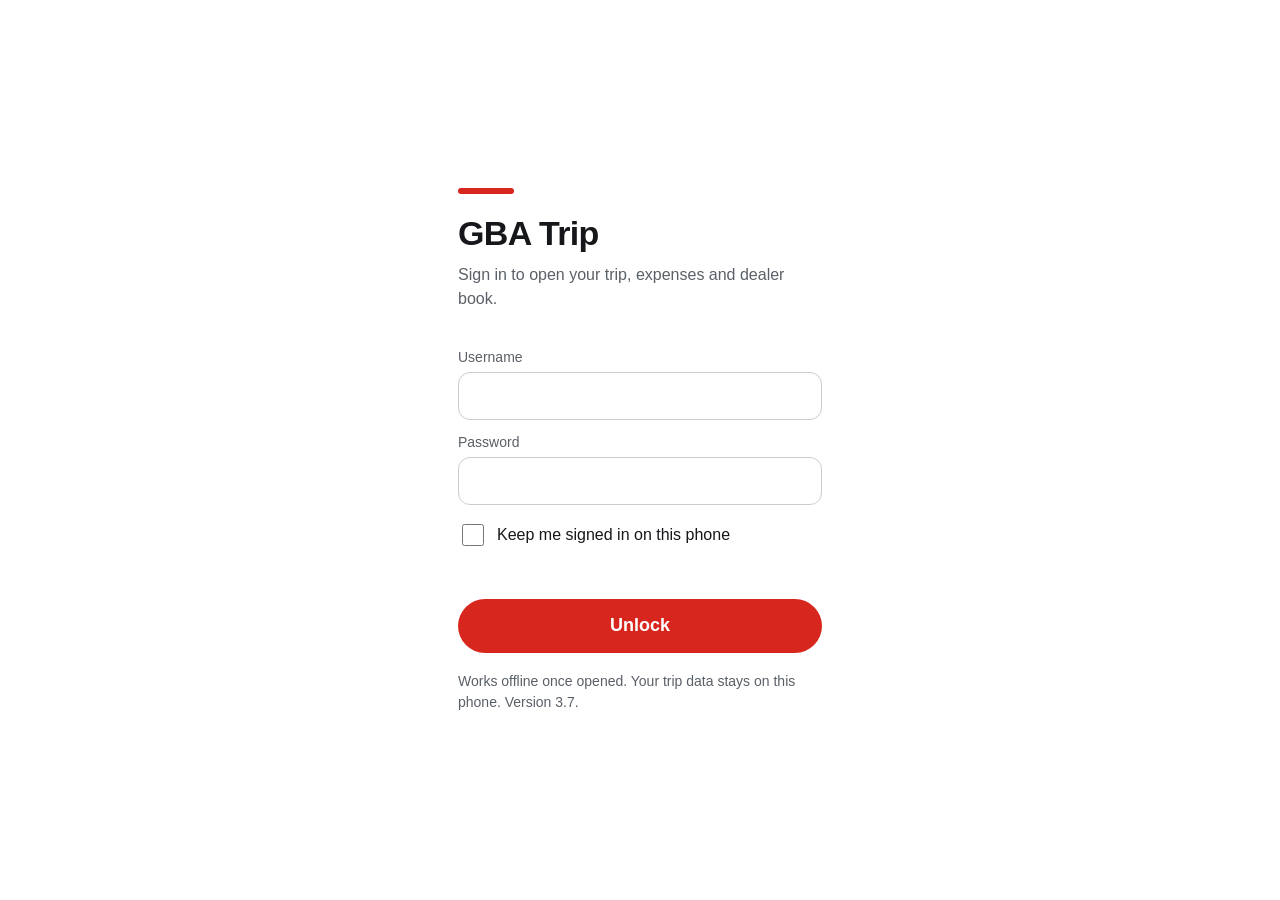
==== commit 28200478: "GBA Trip 3.7 Co-Authored-By: Claude Opus 5.5 <noreply@anthropic.com> Claude-Session: https://claude." ====
--- a/gba-trip/index.html
+++ b/gba-trip/index.html
@@ -43,11 +43,11 @@
   <label class="ck"><input type="checkbox" id="k">Keep me signed in on this phone</label>
   <div class="err" id="e" role="alert"></div>
   <button type="submit" id="b">Unlock</button>
-  <div class="note">Works offline once opened. Your trip data stays on this phone. Version 3.6.</div>
+  <div class="note">Works offline once opened. Your trip data stays on this phone. Version 3.7.</div>
 </form>
 <script>
 {
-const S="8Bgt07Gabjb9QyXkWxjMOQ==",I="kd4qd4ALuFSGLiOP",T="KtyAQft9/2qwlgXhR5CXAFF0iYbKg1CWR+LddOVnBSdVB7QzFG0P2yfO70uhOnDMDQomM323DJT6wjOONqC/UXjSwTrnn/QyvCzDaVm5eT+260gq7rE5jwmBXvZ4HSK2uXPaHbL/T94akMptu8oyxDaCb9QwOZOxwtVQ5e/N0z0kvbyvkNtRb54NlNAYEQacRmWH1loeSO8C1n5KtwJkHC+s6Om9pFZCZuPvflvyAbPm/68GngmHru0Gej2bDW80IYLcwhluN5nj2zvvqI7pSBq/O+T/wd2IfdZMgu2IJBDYuzP82F4CELb1Kntbm0C5p58orjFYEaK3S7fnjE78dmUxGPDTSQOF2VAJJ/vItwj6qalLra0EGwpiOO8pioWH09yt8BQLcX7ZXK4tcElE3v4PY6T0zedN/xCteFYhx893wKYFOuWHncjupHTj6X4nUhOuuULt8CGR5McEhbOYTNbBGi8pMeoAfEaE3fjWBygKHC6BdsYKB297v7/Cwjh4IdQZbE0Xzt/OlvwV1S0mZX11XkplxoyjOE+AZ/Gj9xh7vFxyul9e61J+p4uLN4SP0ZjNBkaFDhBKNyt+aJg/+YN5ysZuCDEUEagSjDrvoM8fAZPekOgJcmL8zqKf2+d7aj8LT7K3038UXJp21ZV4yYTraudIIH6enECtsTlvH3r25tvXqAlBSrECIscvc958u/CMzjbaA1r6h9+EDhma7gEcVR4+U6WNlS01a/w/[base64]/LhDT3g5fzd6c1T6PlEUjxAg75+D4OaOlbwRg5W66AqfdicbYLFz/RRqywCi9Dtq+f43HYBFFHgy+all6QplLyuSppTO1pGElTDAi6e8xyB+jmg3eQvO1h7CkwhwEzQ/1SFpa5MJgvNn/y41ewOebWguTjRFIRUyxS1Dm2I9Jk4ePM+g2lmc9nymdV1IOzxl1oO4vz/QvYfmJC0DcItfDx5kgtHfRQwvv++BIoKMk2k394kHLz8qD2tnUI/wb5Tl4d5xw7SiJC0gT5SglLndfjgBqC3t7bgwgI9ef4XUKuae7P/XvZiTVKS+uUoL4GCdUSnIRwZaoggtanXIEEcbRYM/MZKIrHA7UX6p1AxBa0CZ51HwG+4wTDYHRqVhKo/GLSqMaQWekON6S8/j1ChmxEyO3PjqtW/Lj98NaeB8msgWWMBhIgi7GEDzyIhlNdkd0N/T1xFMcBpiJM52FNHN32g9y/X2Txe4K9SPFls6pQbauWKX+9WI/aMjpZ1ZpENUkoQmtTDsvbX1DzI+zRlL/greYxczXCPmgzJY3ERl8vGfmPfLd42sojAIKBQZIBhBnsfveyjJ/OWJcsVtPotvFlrFjteh0sfGSm7QBp03bvetwTS+GnZEKIPgaM22/6PDXUExCJvoUCfjAjyaN/X7OaogwH4k3dRUP+csrUHUF36VJpl5Qajpr4GO9dYc00p/DtRV/9gppa08pcm8vEGQYvC9XiK7hNWl0/zWFq/V2It8PrGruhoEpWpEF2/kobk2AyT054lZxId9XKavIguMq98yT9HszzDER2gWgZOZrLfHPkucPD3RhAJyMgNni+N48q+pl5vDXRIzhxCz7l6Rdlvvqfurtm8OHHEG0KpXIG0RbykU7UKG2ilGP9XfWlEIo2mnIqkTwx/rjZib5H4/oOaH0vrZo/C1Sj/1cbu6Yorp7UDjIUTxyxMtBR6YwpiPmkSAhMkeKvvkYsDi63rNV/gfJ1JB4V+wanjS/0gDlQfxtVz9cah2TpxjuimkzyeYDUTJumt63SwzJMOuu4VpDQ65JOk+S927sWeGV2z47Rvaf1eeCXc2tGniWm5PiVc/+R93jEo8cceVJVvElQkO6xTOBM55bPozgN/KEcmPVlbi5Ny//1u3xJJCBQuYKG0AvGZvMYBu+yV/L1p7231uvOP7V6WpNXLCAziXIe/FcIOZLoHwMSQIDZfgfpF0e+4NkzyO2sg0FGbcvX/HXkGcq6cArgKMgLfgLjF5zUomMGi1TnJHMVfOtUWHh07RsCNYJU+AP8pFa4WiiCkYrZ053ATtl17hwqxxLcFTk/Anc4mG6v6HPzd9VP4uEf6zfoqy13InZnTlj45NRxF31S1MYxrLQ7ApsXE86ZjcrFLKGvTf8TZegUAOrrOvQPMzw+wf0uZJtXpruNV+nx+z0ZM8XU+U3gavGCJRVfacT3N/oB6/XbZoRbq7aHUG+ARrCNFjFChodtsDkanBe2XhuvSN/RB9sNchvGDdZBJxS4fE73/byWMdaQdN4i20t/88b+vzQnJhbrKxE6vEuQVtUj/jYb7u9FmEghBtLiCjxaV9jXuCDOqTuoxWWtiQG8ykrAnkN0gYsQzW7cVxgJgRKKY7n4PH8xSogBOWUSqLfBmQr9OMGetSN2cekK1LJgt5K5gnr/S8dt+BLFneIwdCL8WrJf98/4jmrMJQ16Gz6TGmgx2/L6BwCovFkNcfL47fp1z/iVuhG65n1nXcYwDUtP63keetA5bKBojHLLruJ0Tv4EMPZd0KtodAzMgqUWhvl7KNhXN8zCB289Vq/I3LbswS0I5/0seqPK0ERWjH1Qh6ZliIJGeYG118bYqTkteGGGf0x02yyJhwKSdxS0ZvQfpm7vVWyEgC8QrX/TCCEI7IijzSg0O38b6tUz5E4Waq26jXUwLfg+f7DmUex1wY3qCi5PgCUpPKAwoGejNaZp9fH1d+43m1PV4FCznMJms+kSe4U6y6ocXXTSqTkS+PUcqcOuefzClq8OYmfjYKQNRW3XCfkkiFIpV5zSYTLCd0ozv/ExTLWRjRPCTSrFgYaNarUMPykPL1LabGdx2738a3eJQ7tN2oJZNxDqAOeG0MsIjWUlK/4WtRMLZB8UiWDa5gogdHUYlWHW0HjohR5nNzZ3ffW5n6TO6RPj9LydXeloM4fyJmjhfOgsEHAeTxN7S7bpQZMWFdAw2gkEtuGgX42Tw6Si6imuWzSAprkUv5/[base64]/0Dod0VKc5xJ0gmmkDyQwKpmO48hAZJ7JBSL+0o3+U5wb42fdJYbmbEx370npW71gp3W9e6ChqYet2AGBv4Cj+1dSz/Q0acI5JJWOsbW0fxYzNlLlasKPzUoZpmht5rTNoztHfUapLwt8tAZRdJUpQjIcnJlRR60yolbgy/9+NGji/eaiyE71YaAG4Tn9h1Va6q7WrgUuzkUXs2X8AKcFeElmSfBK6sLmf2B6CpGOAr3+hFJ/5HTzjjYTXnc5f7pFUcOVD3DPvTPaq7X9aXCYcw7y70mjcALai9aaujTfnynBOzq2QMvtxXxdsJoDHNzo/h4GVRp1EAnthPONWqVWtXWfGO/qLvk/E253dHTqUw7a3EDgUPOWDAGejcct0hyQjzyvBJqwZTtMQDp9IPKozG86G3ulPP5WJLDD0w43rkHLDYOpaU03qp5n5wier5HVoyrOAlBDjud7U3wFgFkpu7sHERACAfjs96PcA0Vgf6OvwkD1RTtFaf3JjbLBXYvoaNN6r/sxB6RF1NomzA5g5DQ7VEcJf4toR9gZpxRm7RBMc/lgwogoqNYN9x3jf462AWmy52rXCElaGWdVaFZVNJT5vBY7BVT3F9pNdF981+Rrp9tX8LyYymZEwLhcDsVSXfZAnC5CHd+IEQZCdAwDiDo270n9RkfI3C9RSUxQ2iz8ZyAPjUh+YeICK33cqELXyymYCRlsxwRiH1rhp4lDuFmTxfHulb/quAlV6YuyqLAiL2/kjiUKn8pbMFwAgwRyTMye+wwIQWL5cSwQrjuWeb2g1ktzMzwKGn8+T67zxIn165GbuEPpFGhrZNRoZhv0ATTKZR98ewxbFtfniBUnj2RrYWmyN5KLHoBCzcoENG6/FiJBf9UY7OUsAIEs7HoVSwlOpFrpEe2bees/ll3S+fYQMNdAvbprY0Itf0+8Vza5GRa4GOXBm5Y1Q8OJGibe/kzhIpjRnvfiEZ2NlXfq52kcTOL0cD9A0OGtxGyC+pHRoW397saJmUzEp4AKYm7tiUOZH3F2VEal8qtzE0RGK0csuJJufwFgEILv+KfLTNaphZUB7mQl5uiu6gdqI24n61jTDDglcXHBCZu8ARj+SC6lefjARTfVswolfSXwYuDlBwri9Rb2sVeAteid2TTW/I1+qsP5IVkzI26tWwZXreEbpmTrUmhff6Dr8/nZIMfip2EjTYhV6iZJIyfHr3+aoyhyHZouoYEzVa7FUBAdxkdwI5MGDyK3KrVHbRCvZgBvKkyMkm1QM5YV+hb654Av35zMNgt9TzK+CK9XaNYlbyEuYxI/9bDyTsldxI0R8SpSiJsdr//gnA0gO6e7UHRb4yJhKIA4szOKP29QVSkuR0RZv3HDjn40oUfYCcjhapdQxSGHnAHNYSibT5jl/G0EJSrX20WjQuqP/EWRRDa7qWl3bYh8BztolzZMp/ibn3D1A+SJoc2aFsjTjN0irbhCH4RRZBo4kzS/2GMsW1UDtVNZHwq40xbK000nY2LcvFsoapmdbmDsE6LI6Zc4wHSkdCIxWOrRrnNlv4S7RKJb8PVJ9PjWqgteduNqz2ML3rHe0If19ZAmR7Z7UqsqCTqktTvoplPct63D+eSo1gx9hA+Wdj/1K2M/J1rciofFXAlMEXq0JiOjub/OBodOLgg/i3AGHEo5Dv7VShGzHjZ+95H+JiV2Xm3d6N/WshwpeUNvIuNrSh39JaScSI3AVPpcHirvqntK66uWu1nCh+MkpOWAYdm9LFYsb7vjAZkc8Se+P+SE9uQquv3/aUf6d1QOOLhckA58+lkwU6rG4/CTbUsrmC3HZrNEXITe8apU87oEIf4OmnNq+a8KbtnNfPdztF3imdrirESbbbwUiVladuOwJZyBYk7gwxPAQzg72XdKY9FOEOzPMQqohXJKUnyQAg03myj0h/dNiyHGhqkIdAuT8f6rFAHtU/xnRMHjeEevaH9WENwUOv4QPe4Q8W05hBShm7ftnD+Uyxj34c1a8sVI22jwt/T63q4L6KP+Vd/[base64]/MFiTlxJxX502oZuBCAv/8oWEBpOnE3nMiDFzNOVR2JYSUyOOzCpXifCXHFAZ4KjRLl82968LTMeG1cpUG7z6e5EkGyFJAkEIbj2+/[base64]/4fp02IyeD0JWFYE+ceMROW4XbhQRoDqYTbDSYt1+Mtx4wlXjVrHbAMuQKxui0lDVgy1tTrLzFLYDARtp9hHXXzMKomHYRzvDB25Om3o4oS/uxNteOqre3SW1hN/1WaLWcb62j0Gn8MPV/SNy+ftmvy2Zzxv72L3fyADQZDVtAeQT3jCX7IoPSrOHQMD8rCP1LpnwakUfS4u5oxSjYroLk8ZUzd8v3z5LODnlSZdQllA8/+slR8C8bmhLQCJ8ziZkw9zhvg06jK0w/CQnj7r1Bvb+Q6jcZgQDCltqLApQJjE4bTmhEG9KgOhZ9R/kIOcRsHOq5SGkSO3ToVTBJfsvcBMm+TR/6vyzRD90TLwTZZGdDFCkSF9JvY04GMEKoWvTc/Sx//tkW04K26fhHJ69ncSveRbkqv/Ke+kNAlunTNwGN339O529xmtboRhjgQGpbk1UJMuco3TRNYi+8+8dv6aaRY81BFZbXzRd+/Y38LSG0+mn4oTtncEVUi53v97ik+27dnOOTjOP3GPCvm4w058vjdZJgXq+KrQr/9VeUMjuM0dXcz0PxDLGEFU6IsC6TI+GEP9Ozfj/fJWHJ85amw1LFyX4lxg1f2xVm8uTbENVfTtQNdZaZdOW8UBOaTBQSs/pKIOPa6w69lstcUdvWsMUr/YRxATguBFEQIXCa0bTXIkm/qEhNHrZPNRD6CZeJHPQHXFcunJaRr64xylJmwSSx1PNIp1nEfBcVMWIjp4hL8AXdNPD+mHP+l/[base64]/LGo399yu4vHwF7fGkxViwNJ8hObF+ifZEhENJxdgjDoyfwccIIoyFXMbAj6E1n2B6CkO5lKeDeArOyLPOgxW5/XCbKhHNWhebs4dMsYqvrOk8WFbksSyiUMvRiJSXzztNpwA+rzGeDzg6ozWt38T3eD6M2PnmW1OifzBbmxE3Hc6kNWx/N5w9+OrPg78EBlRrVbZNb4UgQ5PJ98s+/FOMgjFrbpI+U8sVdDsUbLa6JucwvdHC4TgLz94SSibPLYVE4DUjH5Sd6CivQwvWBZdG1NeYuIvE/nUcBJGsY8/BbL4V71nybUeAAU6Tr+CSb1WQa41Vn03ZlYK5Vzggu71KIh+hnHR9tKFz2DvRA9nDUjgRYAEZdyP2ZdphuEE0g0LwgQO+rri3RuZkppnXTJXvA1soabp5HIGmTQWELG/kSUWzzgaiweOYaHbNbtLMotXRWyBoS/aRZpwb+eXA5BlH7pIO4PNsuwa5NdxvXvn58A7P8+pgeIl8qbRLacJJz4hWln0GglHxU4l/jRo33rShrrDf0YdJI7gG2dIQNPoA30aDIeIdtT/hyXm9rl/AnCs71VgATT7fDYBbpzLGomDP2bV604EClWVYVJB3rUiEIiS2Wdf9jbsWUevu/MWrT9X29aXITLSMONFhjRwukHC3PXFxt8XdilegBnTTSVxuuQt76di+NP+1oue591BOb9baKumyUMogtFb5iE3kw9Kwnd1waDuUiNjN11x8SZm1zK9cn7toLRUt6VCCA2rgXeHgx1Lp0/xqWscCWOOWytRJe4CoDkFJj7Mneoefde1Zd4ziZi/Ij86jp0yNUoJZ1IizQZlgTdKnMMWy7IXdcsGNz6M/XL/vPShIRvgDw4R0wge1CMWMMDuHOuPH9cGarNB+nIrCX2PrJcMY/eG+DZdSVBqJJBeWe0CyyoZyPrqSlBnkzuP0hxoHmUy6nJDf6ZDqhdc/[base64]/Su91ZvE6c4rOCQwBQjEKO/yNd7W6dlBvnRsMb4o16Dar+g8NgOcEwO1Rbe1bD/kZTJCzVdMktjGDUBsAU1CAP+ZzKFO+R7EihigTRxnGWVqaPaR6MtElOR+4uMFAhKN0ReIDjHlBS+UL2Rje0zXhhl02gNnW1u9Yqy6a6LzvaBTM5oCvnLaQXluqd5AK1LOkpnhLaR/vpG11wPywpC+I77E1xb1EpV09LhgCOdBVKwYKVqomCwJnZ2wpm8R7ljoZCgWxcMky1F6CXZjHgYkbRuYLOPfszL/04J4hAHdtGOCVKOeTRC2FEhvRHAgB3TKghuUYu9MDaE5x/4QJL4A1CrsUGdelb4gSqQBhJ+5rR9QP0MJP5aImztmatpZs8gnNpnziW4QU7iFBh/O0yZUE91uIpa4P6LqwEy3VIBHlaW1rvXRCyLFZQWlQS7uBez0NzKq5gF5b98q2pmyQ2xd80n6OhHCv1Cd8er39MJffonfRdqcB3psJ8yzY9ihjXUoHYN6bLyw+ZWCC/M0j6/8EPLm3npPtveR6icC7QxtCOKtuHkpwvVOh6P8L1DJORNEzbgktJ0sxtLWr0lcic/pfyTTN5Koks+k8ufpGObTPgUqWsNN+V9iD28sxLcgfOw6CBSR4ctPdb7uIYp7KrFlEnPsPPoYsEW5f++7S1eU1MwU5iE8u84yuzbV1EpQYC6i/OmQ67qxTd9plu/sNZqi60hIJdNbR81PlgnvdRw9xTOkM5/Vh61G2fVh5q15fEKjo+lOjSIIJJDpU1vBXou4WjFWP5PZeHyQ+1hZ9XdmccpSNgZGXczl+t1u5Ye/04aNAyYWlsgdH4zc/0Q/kByUN72QGTcgwl7uj+hpzscu/jEp6ylSJgQKpJmsGZG4HEYMP2pRb/GY6CqAXHKjrZkog3hGJQalFMbUsEuxb+Wi4nSnAMJpXK2Y1yB8zEprinCOVI7OOQt8AN2+D5WVS4XOl848WNYFDX/[base64]/Yzh+xAkcRB/Bbdfq3qKz81uwrvg9xpBq01V8SfwUdw06YP7C1v+6M8B3U3+dnjxbK+q7EAE2IopQgOZjQPxeZibSh7wIW2FwR/ex5fmzwxC/r2lw7pR7bS4O2ZGGX35CfbPQMM9lsF8g19AO/tkXPyOUFI89hy3f2TkHwjzhot//fTebXfcHL53FWp4iiarOV50XLBsrL74pSAK5tnD6bsq63BUa4HJRcZe8c5awfVNoBuRDXXHz8lopcVdzQbwOUwF1VyNlXl9m8OtrjmaNZaeuU6YCrbiHc6WH780znUlYkp0vf37gyle/fF4yCgJAVEquuV51UD69UL2cl4IjMzi0jAc7XrvOKyHVBQD4fnyVKmo4vO5MBmerz9TwIDAL4hpukkIOpM2pNGWyoV9fdJj0rE3RAe9AWsUSGSIEREi5YX/zxAdH8Ktbm28Zd0954wGGgLpf9EnpnDXeJSOP9X35OlcAfwkcM8I3Ampm0GcHIwQxX//ZSA2rh1/qz1muSzJQryGIv1Ly+YkGK+hdqHxOJvL/[base64]/DFBjl1oPhYvlCJpCw93sJbpRI+iGAQVsnkPfwDrLJAevLucKWSEoZZJK4RWkcVkd/QoZGu2KpVucZ41D+jje37TXQPDX1zdg8PXQNNK04tCiWxDLkw09x7joCJc/UbrtAsrkPub+F2T/gAj1pmhZCUy4JsvtIut7FjgPYAz3uGTbrwwN5UY6D4bgjLavf09r8s6aP6n5pAM0/3FhsiUhdrUO+bD85X8V5Q8zbJOC1sKylY5mrmvtfNQpYMoJVwR8lc199WVnI1rTQDvpMV9ogPDEbYMKBlWQqDOCVu5VNsFYSWbuqcfx2Wo1i1LMBX3Xw/0eHojEx14ST+q5BpygCP+JRU1hTuXcXlhEKpt6mOrOH9wpr8lB9rnuxp5llCTeWorbONY8AQlNvv/[base64]/fMZf8srsAaaT09oWvOQFRhGX4UFvW7rhiWpA53zsKMAuSJ16VDFR42deLaUffnq/cWZ/[base64]/xfQFDJGZZTwgBex8jQQzkVt2EzkpkN8I2xbUIt2Mb3gnvKxMQw+7uIXo6S3rbyJq6f+01qhFej4mZZ86aJLrmjk5wl145+XkIoDbwma7IqxoGV2DlN7dpyW+1zse0zFF34cenKRvSMFGE5QCDBp+s3UfpQzqfep3zgWTYCJjPx0cTLmEh/6GBo3ldjbm5gk1/SYft83a/0T57Enkoh/Ts+NcRFQ/E60y7A1Bq3GXkSZ83K1DoI2D2/JfdRBuBBW9npmzLf2gqjfsx74Bib8s0FcJnbZITk31g55roobA90SzVJ2TIHVnQYMdxDforqeAG1HygI4nirC/RqrtT5SND2hXrtawzHhRK1zMUVNJtSiv8DCg7t1YQrWd0ykDM1IabEtF7Ukk6iof/cwDrsP0x43LfENGLdx49uas4TkIje0ieCmd4WXHUJLf3N6Mfi4SPjPktzwbcJoGQkq3qM2DNMJv4MmIpss9zhORRaKD7dtasLLHsAtmEUVSSp7QYE/07A0cbPkJ9zkOHtVcx+1EURq9VnpxyJXaeB9WZR/3InbvXFKTExDuqHu6FGrsTYwhxAdczhqZlpW9D/p6QLIkf5rFzuaOdNy7rrwF1gmFCL/INXOZZt/5yi/UwUMc1AIfElxSfMCczF4xhW5tEusGV1W4M/vhyf6xiGebpXJ1DnnQIN9MV27J2kkREwCpshRl890PNrbzNUCFWcx/8r5hv6EZGuXeGZeixVMdrU3oCeuOBMZSrIR2gCsbyy3G114MyaaJ+5grv1c/213nzQfiAEHWDN8Dt5cKhjA3zcTnUL/SQTAAY/LwRewz8qQp7qr5nnhu1tGrLOBUZ8a2/50RsNlsXh//pXr0MHhnlnCL7XzbqBgeEbrXgFnZ4Kq3YElCKjX8SzvHEaC7Jyy9STqdUo3Agg5DeKzu+9KCuK0UPimNlbjE9G7WkC+fHqravH6/DqdqIWJwIatyiCwJDEDxiQ0G0BheENPZ0ZVTaluWh1QTIwUCzpdHbqS/uF2wEi86stzuhiQDZ4I+1cvKXc8A7u9z1mZLv9dN60Kgp3d9uEu7wGabwVzm2ko0uT9Zcfric8Nbb2UnVqkahxPU9QK6iQ6wicNPKnXwi4+LtR720Xy9U3VEUIJeXeulcNV8pqCXvBHk2vjb9vAbaSUYuXI/6fZP2QPGNa5RG0RaEEWduaWa7VIoz6H4N9nxnJTcoBScPgVAKhL8RV82j0sGsZs9k+70GpeE4GBeXAfHtpX2SJAv0gC99OvAUwq0F9P9DHxVjYJwCD9XnDUQQGo+mUkv5HbiSRIbKktFDEBJYMntcECRcvFCYlffttpB9hB9WuV7+/IYqt6e2xvcFvkThdNzH9wx5H0QFc47T+f2L8/1oEfpeCoOJVffqDc6d+AwTDda1wRPFw7Bsp+8xvK+cKq+TxNxvg/DAZpkx2X6Jr6+XXWWxc0RNyiher2gnzPZidue6O4F61RkTHRrZ+zyMYIlXPVHe5l8mpekFjLV2iuABUWRyCCww34HWB3KFEd/veDZnqmJtbIL/T8wHXdFsV9jZvJTYBBotq0oR8u7kk2MmeCvaB2+CCz9uy1zLf/Bt2wVCKRhz/ibVU7DjZZ6PKTyTSKXlgRs3t292nLMu9LqFTEeWsd7A5mq+mfhxbjyFP5CxkFcvkphyRp9MfDcWg1DjuBODWnwAccQdCOYcrAj+8FfLfNByDlqfnFf6xLBPRDBMbXRlrbfZYL/abhse8iFe/ltew2c+Ih8ZOyU9OaxG8xQYYk38Je2sS0XIXJynq9y7/LPTP0NCNO5QS6ENN7hKCboBDPs0KqgU2wCLRwSSpQGdz9XSu7jzTWJ4Dj9m3IncZ61RFIW2s2mDrQKcblZK3j8JU5nrsW4P+rbpE26KTH524+0HWmjYKPTy2mYzOh/FrH4DC1ywOSeAjm/lCrLl8dxKlAwO9YLfo1GI27aGCA7n3x9r83cbYD7OR9a/SmNgEa4wEBoa0pFEBW8V0fEfFnmJLGMp5Bt4CyVOijmoG7FAiCzuTD4/XqborHIIp+c1ZtKJq+ro3HjQgHseW4N/Z+ymqw5N3eD38h1WUfs2WvbSySouGDWj8Ib+q0XkFxA4s2KPk+7djr3epdTVrSzFvh2nwKyOVs/qujg0frtRIrvKL5aSvpclTpSs360jfp+yGR7PMqpmPA1DjYXGzj7ojLHity6Jkopm0mfv1LJPB2HIzLJoLWMe7wagNSm89DznQuxMmc3h7TKDE1/fPFdqyFdWosf1seqqTvRWXlj7VTGHigJqH+0TIKYDOWs9RB4yro3I5tU43OKb0JraRx0LoTyPTZa+4/nOO35PgIO5odTs4nuxeDsffqE0h7/Zx0/EFw1jo93S0dFRDxI4yOP0pBSugeJTq9Ok/3DdL7jZHwQXOJ2jUaM7Aqa6wbnY0XpWkdHwFxSXrJqdyolCKt9UzYaJiX0Sz30JdNwqIQOgKOAHUv2XBqqFRRF0sNe5et0J6Vy9c+rqK215FLZ2SrPhsY1R675YJnV2LS6X8jL+K+n/CLXFyzZokfMHatt62VMuBJzwa9qOuLPcAIZrPZqYr4wdXEArf0jlBksjibBQoAiGxIT5/fz9Kk7kPuv0VSyCiQJX+zF49h/y1zzaPjtaanABnVq3RauGpbsoAbvEbS2HFTte0ngItB/y7/shVUEnaK8WZCZRmpGoFWmiPtuzW6049U/JEA3p/MZs4yNHFNjW0LrPeFN51gKhFs8GsrAqmE7tzNAo8WTTOSavr7GTWh06Br//uUk5Hj9KeCN3XaTx6KhcgZuyHq1d6kdTUxL5uhkmWOmLRMRtRRR3CVVHfnvp0GyRYGlCADQvjy++74URaH8dWAX44H/V0A+4NwzswuZ3xCUiwluKC3sYatrtQP5vWfgbC4p0WA4846ckKh6PHkvYkFugen3nHAhmoDyHzW7qcALlRBNjJGavjjTdvB4uEZobNC+eSHuS4OTI9SrOm4RWNUBM60hTy3y6vrNrI/z0FjBb6wkLRSHxTM9YzcEasHaQ1n0I1xY0C//Nthh95dvr7nr+ma/+a6PO196r3GHMDdXTkorbax4A9dgBtR8AkNB4Dmt3jamYCRR3CILXLYsqiMQXsAjO2PDtvk9S52rWrGcgPK8e2yqwXCVQ/SsPWPHeHCr5w0BEovRQjZhyMsHiMwfmNM060UhQmLxDJwF5ukn25/YZwqjCf+7fNJPkJlO7akIvLvC4++WxBtNtGLCdQ94Ss+4yXYneSuaZkS1Sk2xwyVtmI+J803978yuGcDjH6X4J3iDk1li6i3Jfc/UPlIZLosuIqNm6BG41mzHKlljV3HzUsONShC/SwFj+Y7xcdKuHBMTGKaSXtVYXBUD11ztr+sOaBq1xiGW/RlRquEQZp1QqW36QybtuNZpVDpOeSlrU+gcvlhmqveutJimJOrX5mq/JwGjAd/g+3+PEvuCsJS/BFHMJ3ePAnol3xbSMhoOeBCMIJliS3ziM/nYjheRMHphSJeS4Fy6bWGYYcXImgOavzahm9xeg+vdCozTX3j6EzuJ0+kiIMW1w+Gg0Z4lDo9N219aEZ10qqgvazpJPH+R7HC+rI/1R/rDz5xRmkf0+GA0lZv5CvqsR0d1axD59LDvuGeSRE3M8AMrJ0UkEyMU55cmk/cL4yenN9IgdbwoSbuh0dNFDdo5lJqrmV3a8W+xr5gssgd8XklZuvPEdxTwjlE2VyrdWsQn4Vp7xVXR0s/[base64]/KGi2UbWNGrIikHKU9BXmsmKjrhbjXb+EZv8H/DYDzJ7aLYgxpO5vwFslPPLyX7MJNSx1bSuexfd85mZjVmUEST7KdEloXmhq6q+/bmxbV6UFply+zt0phZFtOMewAP8GIW2zTgrZiScWEWtKOyGc/s2PC5f4HF3B6sArVpFdVrxOU05DfIsMU5sYK0joRgCdReE1qbAuRt+LLgwNnkras16OINydDtqTePL94XcWr6s39CSAtJWtmXGXc5Rbzxho/DtnYg0lzXsFjveu3hD7CU2mMHh9MdWvqq3fK7VlHOqluvO0cw+VhaVzy/2VJH8o699y01Y4D9aQg1K29tNu2t2MohH3wE58Sz8MKy4LogjV+d8kJqO0rIAaUB0T1mBRXhm3kpTigfBdwOSe3Fd2CGIDoaFWvCq6q9f6PCYG0XH7tvElBDnhWeW6LbqjfbjYQgkccotz3HXnPjcTS10cjyO6/YzW6bAWXpt3cpr7Onf6Fkfn3H66Q8qrmZcJtI9taicx7a+oRx8PIJ2NPTr4RnXdJSQJerdB+upqBbGTKSI8a7xfFZ2IbxtzegIqRGGZActItmIDNZNUKwTU7ISo4PgWUwtuubrHHCZ/L9hZmb1Py0hSXvWHeo4s0t+4p2VKpNxw/p5zGxmb39Jv3oZXWjIzoxhxxpR1JosAUVqgPdrObKfMYTwm0M/76EDzNvTH3/7cqemSJIlOVDQyweD/ltOYAa8OY/SuCALxUOTaOrAsAcr8d7XU1lYSmrPDQlxxGYbZ3/2PvBW/M2heEdj7k7fTa2/BIn/IayWyTAtPduyw6vWZk03KkjWLQXmKmojKo85++7uYOXAhBj2IZOnDVgtjn/O2jdIyM+rFAkYWoqpm2dp5jLcvOj4lf0EJm2UYtJWKgHpmPEzIViT7FmoJY5i2TzgfFfpDm+RmSwWKaB7ySNQMctJMnANzo09cnzySfrsfZWGYUighY2OqIZLziFsnMsaFcYhFitDDwNwcakN9k9aB626EQKjOGrElNeOb21zws1iL7+/DRwjGpkwWMclgYV9uI3tRhoJIOxG0q0rBV7TwE9YXtfNB6iOR4TGGlXrIa3gynob1zR3NMRyb9cPjtxtfAa63A1PVIsbb/+yqdlkMArZ23SpVfAyvecuG2taNFfzKINSdjdbBhAfFS8eagtjKX2ojrkSQyB3M1EGDX6XaIyjq4uNHop846e8hh8bx/v/1P5D9SkJHqnJEmTYidg0KtHQrNVhe9uSq3gPfVQK75v0LBTZv48BTd9TCE4tCrBjjWffP7shQEh1cernsPgFLx5HAm3dbSbToDzIV/KqKyvxIi09sS7XlrH4iIAKEZFyNszQrH+7lCeVQjx7sAhnMowJkriid12i5U+wc6167ZbIBQ3zvqbbux2LbSI1CbWjTIv3WocI/zOopXIIlm694dgjAJZH0kSmi8b2HELJWdUJs15l5oXaDhGsUuZZQORtTU3Msf/jlpyoniSjTVqmbY89dkvkj4u2iKB94H5nZaafucoyXQ61sN+GU7+aOQ3YiuWum3OMNUmLwI3CRnL703KTVda33cjYO1/tQcrwMstChFvF3dLVFThPNDTWVAAw0W+MSSsCCwqddVB6W2n3V8pB59wuGKQCmtlvZ4gDSI5pbndO8ixbpp/jI/wS0jSrPYOwi2QOpNm9mjdrV8q08ZLqNDyo5oHXJtmZcnXXDUcqnaaycao/zCk6p/y+UyLz04MRk+lL2r3LY+jvnRGn+X8yEyyakryaeAB0k37mJFCA0SaTq1kbfIUEFCSfso8YseeIq9FLtzjNHyVCpiHHusylJ8+r16kdM/Apg5thKWrrv2Ej9jyn9i9n6E4AdgN2H0G8914lgo4L9PfQjk3FgieOOaZDmLRwnfH+KbZm2ieQGSzVyVx0vldc+WiQmDS669/pLEZFWTYpnRdsHQxI7m3dlzk4gI+ExfZG1C//ACpRUbtYbvbHnk8FiJmLuse3HvivnEwHxI2s3z+WnvjQVdA+LNXBvkgLcQkCT22kmYfrJ7JXj9+EHpMb6cwM6GA1B76Ity35sE2taTwCJnEbd56NCRLjVnqNd1G4Mt1QJGCvBMpgVxG7/kWpopjiAfpzKvVYLifoMtc7T28fIOowEdnMgAjVxtuEBaNixH5kv83A/F/pNLqlL9V1fllDhrcnDRtD9yx7AKAYf0aXAPrdKAvkWja6v+qcrzB4n/Z7PKs39r2My0SfKW0bHPd4lM815NjkNKbHt7ixImDiHX0oghDomZlnOdvMN3oJPegdpgvxHW3K1HgvIYZ+qm0s2XUY88/U0Fw6GgeUTERd+mMpPwoEviYbk7Y4XjEKwrE4E/[base64]/QUVg0hVX9YARfDNvZGKM+ZyFk8QCDL1CRybSxV5K/BE+Sc58rs144oEkEBFd/W4cek24ytsykGA2ci3omReBTcs44+39q+Ih7bMfWxRKOzaiAlv5ejieaXZBFzxZdMaA2FgfXORVS8lIEfoqALk7Wp4GCVDx36Lk3oalydTSMUSuZibQsNN22YOKpduNupppIiw2doTpl5L6lZC8/qHilqGACCBCnlICEOFdE7UyA49Nziilk6UH3LEtqiZ+fimORAVenvrCCBi5+A10isVQboGDd/ePyv9Ubu+Wh3qM3aynH8J+LyVXMjCJpvBl5Ggz0I0sP8niN08/wmUdJyi3zoi3adDROppz6UCPjjXEWXEJ0jV80AoyGnbkdm/rmotfsOFjcPqI6u2mgxC2ig6DRw+9GGGP88O+sYBjapNe9x9bopgksuXUshS8SFIVIZOFYucpjk+xtQQ8eT48fM5Yan4XlXAiS34nx0hEzgL44/ZPi7+lwYIxQWhgcN8er8TsoZ2HOhZRPjSqlN/HsoaYvIvoRd1eiW5NzfAUt2hXXjNqwuLMYhthSdcV4abtAAbhv7QLAz7sD3Cw9SUQjQfmeB9MFFzfspFLTojG7Lrb817TPXsGTxlFMQVxs5xBYsK2NQ2RT8jvfOYcsmPirT+zTI2BcyUJsWODjX/cD/yN3k9Yk14LDdCSifWK35ZD44D/8ar2893X+268RPjWp5Y2u+hxfBFhW/RlGN6756d6eQAbQpmvCk/w3q759SBCazOm8rOru8rQ+/OtEREBQtuAVyhtM6+K4++YerAQXQ6HjOyCZf7mr0KZoK8GAy7awNi21680csgF8v/Zw+uAJ+9UzogKjOb6s+++xJEAd8t/ZnVRIzguwOvWFzqy2tiG0B2LYlS84qs/rPJGnxELcxxRR+88mIC4qrhrxITf86IPhXBy0/PT38/njMe5S9RDe3ODlt2xSx3cWnExsSLFbEmgf5d1I6+7YDUMoKuIqXwGZn2oWAcU7+Jicvp91GXWM/VIGaIAJ0Vifok0L7KGJm6DUXTWmpSuErxFbFA9Uu7lWaGdcyKAHsbwMKmKb3+4sRnprb7mM8Fmi0gPCcZGgQCYkUP6QrrZgXrHTtVRtivwwgfoI/Z5VOjXeymQIa2HfeEwfny83S34YZzCRX/M9tcZPNakQ1Rpd3a9jWgX04qg8CJCKxFa558eTuQrO9yNiexRj4g+PrSKT1sD1PGLg1ao2AoiONfwjgE7/8PAXX7u32ybR1JI/o9t2mpBT/uVVd7mPf6/qeiT96vEGc97YqaWJlwxF18s5/EKUpSiVzCJTUbCArMN+HabBjWnXqgj59Vh0OWxiWsc7bfv2UEI60UE+Wnr7hiKCPeo71OMuHukvMlS83MspgEaNBhpeZW9k8qfmDtierAY9A8eMF8nlp9qFMpUC75516AZsNrE7+enzbt7NieVggz+rFXyR73l5BNhyNUaRXT/Ako7giQJjuEhGlvR6b53A6g8Tdt2g+Y2d950unHHE6N9tes1iIn4JGXB/xM6br9Q9/wziyBqs8DikNOKWa5JHAHCdlxqMrV12w77ULIuOq5U6/eteNarYDJSORlHUhVPp+HulZ7xmLsfgFd8i1tkPh8MJ8K8H5AhtiqNex6WulsiPNuK/WSYZA5WgDHwNwz4sc/7+3y5spRuRzm3V35iqIWtLmYiPSlVq9G71ZBFAR08ZrI1EdLsKzuynRexY+sdduRVUOkQ0wEeAhJ0tnXAMzgTbwUoC/0NCtSaHv5JoWLDVFh8dfH8fAJ86R/M0m2Z10S8smBbCYX8HXeQ+UXTTLk1L5Qg7/yrjvirrELLs6dFB9mQBocWUN/eG8dwwisahLEnSp1TVJdr3f53+AjyexSD7Q0WF8fRa9egWtIQpPXGFUsyFhEeAO4nSK0Cex7mpBMovvj3SDMFfkqQe2hIpWgrleVKAoVcpk3quo8Hw3R/7zXATypw4IzkKWyrLul4jz0YLu0nloclv7dfxRY2HQxbgb3lb9Yw6cp1XcBj8KEout4iK2DJLhfQr9vXJhz6Z813YTBVqNRKw/irH2QM9VcRykQuDXw8rbrinaVj01u7SkM2D5Qb8Wjy6ZxpmnlRgy/EacMc08mz0Nb5DF8DquvoQ5H3Yt9nybdaQFeQwFD1Tvai2jlFh9LgXUOT8NUKNrptNB/99mQ8rWNqixg0zrYFe0yBleibIwv/nCZqjplMAPJypgGCQ+/n+/bbgD1dQFqZkb8JltUT1oAclNCkrsXvfn94NHCiU2pIs517m1VvFzPHLJ4VsZGxKXpAj+iOVddXBDQau1hYGmGQoYH1jXRAVkIAYf14bLfrhXtKTOsFyr+h4XlGg4ZujSdAIqMtW6CEuVw4XQCf/mRqMbau/UyvDmcbDA2ESW9txmW9C2GLGXEO4bk8aKnor6bOT90hk3oxBC0tf/CyqVxp6f/Fyh1081eWvj34o94myqr+eA/[base64]/1z3QYFrxAAHIH+0RyArJXzQZ9Hb3ti56UE/KzXukmbT2xW7LigPQfDT5JRFZP/kP2lGiiLrvfY3LRSPDB2dTyDAGeZgyxYH55dNmICqOs6vimK572DX+OrEljyuCSkNfWVWWtXCe4ANr/8GYUGxMbGizcrML3Izzkvjdc+lvOYKW9YYbSF7ukHqvLc86zH6pTuTNZnp8greArrMTYaiF0D8ZussjHkwetEoon5E96/QLEpwRZAZESkxQYbwT5NbxdPZx7V+H6g0JOFxA7BlEHfXhGCwjepA7ia8hha57B4ibv3Uro3MOIJadD62ahqaeh0AExVW1/Of944wVT59XpyAjYZOgoksdH1L0deSk8criMFaIE5eYgLEfcWkRInYlT9EpMHuvxAy60i5GVyHbi3OrABprSaxxTFEx7saXliKTkvvKTcaekHTWV/vJSnzOsAYPG8YguX8M95YOYzs5Qxv4sEnMGwtGER8VHb0q9H6yBQM1myZvqB5fn+H/sTHkJW9dNpaw127Pd6n4GMMFEVO6FVx4fHy1JKBHMjV7C965HGOe9O8+YuRKmdEF+EQ73aDJOMVe/h5niGHUHvfOLBC4lwI1LNnl0q92PG1PPssEDk7wQz+DQiGCqhDn+VgY/ap16RMJuB3bayrDwJeU+QCacTIZqqw/[base64]/[base64]/5JnaC91LF8DwUTSYdIib5IU3BFfhtKhFbGt/jofRzqAFhucSyqsBWkfAg3sVNwuyV2NXBb+UAUD1lsP/+3QDXOHjmdQZfNrg5t0VrtspdBAca7XnJQW2VQH4P3B627J1C2aOcRlIcdI3eoweW59f3HU6rFIE6b7hJuFumYgCkT9Yp/vZkY+x7e9Bl/JlEWGGMp3ZncLBx5LN+tNP2pEsZJdXBrG+II0hHWVBUrxrRU9PdOJNPiYX37ybTTwJ0Kppk87iEMWcB9fKE5vc7mIN6vpHkNyR+uTPh1K8YfkNEn+VZD2PLjfmLZfssUijljqFEekNEW1WLc8D1IOYatNOEtUM4pJbvAfpEOeu3gJXOZOt0sakQW3yucAJaC6P/wRyt691RscmdJNxw0eGY5ZAWteH9xQMEqb0+CIbajJMkOu4jmjSZxwXpERpI8DzngeSxKMUt24tBcY2/[base64]/m0TNGmSVJZo0P+lzduYwIEV/Z8ia9jy5uv4O+fzb5WPyAH+4igNPl5tkI4xXxP53A+k96SSrksdMihL77lzJ1W8/UDgpCvWApBt6tqCtyrpsdRvSwTVWDlpIAnvyIwpfLbkJ3Ta/npHz4ZLbjsss4EyP5RhCiLKOwr/h91EtJveNidKKEqCIr8sSf80YhLPtZJfgpEpDPNelwuI3BAit8uJaxkmSBsnxBVztbz1CpW/HGP7TZzn+RZCjcGANiwSktQ8Hhf7Xw0Lk+DwsBNoN7TrT0x9CScvlXNMdFbiH41pj2u2MnRC62gV5TQDW7wuLB9IswUJsMgWqEdeiGRSmD5moN5be/EpT+u27tOY9f2H5sCoU6gUnqla29arAqlVzBI5BSxLNFboauv1lI/IlWcuBtoU4OsG1my88EBhU/MDdP2JCQbXB2+vs6xaGpBglGE0XR601LAgdROTDYMsWcXiKlmjLpjlAz2n5maa4JKRBa7DVVA3weERSPU5fGehGQpvGSesWxqo/f05exfHlQfkVRmcCFX+YSqg1TTXTLLc++4azgG8E9rBypDAgGWhqhjvkIpSr04qYv6JTrTiDzcdHkFec607q5Q4qjuTIS62ZTzezutv8Y+W+SmMziO0KqfHJFeA7kyvJOvQpfDdFmvzuT3JdM9XojTlCII2mWaatQWhZCwJ3eSPrxUr/qWZEiM6jw5eFU93j4/bTCkG6iM5wq35HullgaAzeaOYmxtSlQL821NRsuKMtrBPaR1Bp/yddgssRh2iHJRM6GTddc5uNksK7riMZ46OzuAU41p/ySbOb7oQ2FBEMmuBbmElZPoW4krGjpsbnkYNUQmJyI0yLYjQwCrqPTcYI8GNy/bN76+mTDgyoo5r6jUnTJ2ql95Dmr606KkTrb2y/bC+yX2v5Hyk1A2DSVPjfq63JroivVszNnvojJgnhnnIUTCr1Zd/Ts1bzxztMgiaMKaOsTJZVxH57qhSMfwvBlmZBNjXIJJUFMiaN/Oxnu2T+a17KcH3iDQds11QAZqCANp9jbWCagXt07TqJ7FieAdMqa2YTH4RXkL7YigrWhJVBxh4kTCk3pBbLujHzne+dgbhp/ZBudDN//LvtmaGA9hohtdWZ+xNUkw1WEbaFj4wD4Qskr8WgZUEWBUzLXaCUhoH9KRGDvi54nE5Bo6bcIY5wgc4H7nuYJNdaJ96hfUu3yuVOSRzSs753sMZqjqleqTjEn64cyVbpt/7Zr0UmL0kNEUF8MA+Oa4D4sqAK5O9aRV7DQtXS1GGbDHuXrhKJluSGtRex6kAVl/[base64]/0P/F487ztu4eWplt+E5zfsEtjluWs8GGi4sx0O+eHgRAJ2ONyLs6vInG1aJK4pw7Im4rLm96wSTwkrF1TlgrX2MPZ4+Es1Vq9suQYoCSDyo2MPenMPL2I2k40MpuzSSOZatFm7VKjGgH6gvxBAgFhfJIo4CjxAqLwEGA3DTWKfGJrtaFZkrlb/n5pTBocPtAypd7BQUxovgQryiJKKq1e5BWenDliuXvkJ0vI7Xb8tG4AjDxw6e+kaqNDhSTbpriWV+h/lBlvVrGQbWxbSaKDueWFtgWVDtg5AlqcvDRNPcGeXmLvMk9KA5Ezibw9fyjpCm964M0/4nUNcUdzpsoHewPRDMsk5f6KqmtdlRH2gvfkTUZj1JYKqq6bM+8gMD0XmO0UqL2YXRLh8ZamYMiBZCtyXSQ3H5IY4fBvse7J/8H16RriyMU/mGH+h8mwt1h3X6UeDnlZYoeZ2r4TQTBWcCDrViilBH971JnAQqBM1bZ5Ny7DXEmTNyUcqay37hUYvge2VSnk47r0iOQh7gTTmatCj+vV67tndSG+vD1z5BCfzQFPvC1XmJYfVX2Npfw1yBXNFsghYtJocGTJ/eMdEKjGdY3EYszrGGuG/Q5EwWJ2PrOGTm3JF80jzYN+L21AlRfyN2dQO1Qc58R4r/ljhhm9GOOmcCbtRbzFywK385CXkzvfCD7ao3JQEJDMGRacT8kM71xVmmApRNaivoiJmwsBnpHpWc4vE/GoxSi07Bb6pUIToTM8bviJdrhbRBO12gX5JKndwlhlu8lnZKo6UNelMmO9ERT2Ifb+rki4zcVOC1VTk7NzBfkJXgIr29AgDxCkfjYjitNmL3sIAr4jjuS3CMHCTrGxZWK58+Au2TxsRueGzhpIKi5cXTaHMPPZvFC5vFrFsoYT5AXjzg/AMs997ewLcgGbRZ4SztyTwL93asjTDNEawaygDbI9guhFABo+CKp8rX4UB9kdlKWI3u7hBqavez8U9rYfy/b+U2rCT5PxNnGojdEVt3aKXzJmUByJbpE4kEDlsrpkabL8Gw6dNzUnEL/mw7s9+knLu7wQ6nUw6ctikMnwyD62bA34ATkL+CKQYXcqAZzs7th+EJemmqeh+/7GJma+j1nGb/eM67KY6dw1YRRXa3RAO4TMzl5DpVB0Dq6JuVOPUhX7HHvsGc954jblTkQUG7kDrSYwBmes/u6/CV+U2UyQa6DnL+arYBtRkKyLczzzrsP+a5GgowDsinGcHekr3ujs9+u7163mnM+hntcB2G0k+f782Tgy6YPOR+tj+V8yqvzJ8e2e9cL3KB/ZLF+0z+xQFNDTFzFKH0FwTA6gvf0lxpQqBrWXlI+xbd/9kgjCSBG2iFMInu2yZzTtH6k2oobTpIQXlADlla24BviZsovWI2y7y26u4LmG63l1nZwDGpcRxKBCL+Jvd1tKZMd2wMAjuIsXaDPjhcGeUp3ODozpwpT8ZLK0SeD75HapJCY5UbB+ZB1Ubx8zmDxDW90blAI32SIy5IhNl+Dzh/R0BcX/bWfy+k5U5O1lK3ymicSBhFRjxMF6a7m54kQ8oz1HWl8wFWXnXllra9xIWmFUTxaIThNkMowiSF0LoswbKjWNNCaOIL/Lb6Kx90s5LEFom1CeFVGrHykDfQH65txG+2gvveGCWPpGQNv3SzjG26ydVxYmH1keLVb0Du0fZfuqrDtuLtAeYJuo4QJHE65uZvAw1e/2OWXf35K6pKXjlSqW1keG9ANnKX9qPJmGvH/WenzhFC1oVAWD68nRKu+lxeGNMgfDAB17MeTk8K3ohGgRqN9CNBOwCq44aiTiqVuOIQbKIdL8z0j5MONfRVasJvk3xENyxX+gQ4PRRHqzDXjKIxMOJJ97KrzR2lecejqcoy7dnrbUW1HkYiKh0+soK1iv1O0VnoxrbM2a+y/+PZkGCkBQxa+rgaW5txffuYMXwOE4gfBwFDgtbySDt7siRtRlaeViwq8slTA+3rpgYyVnVi54SMlS6WGhh67AxH1y9K+E+6qJqOyVWBdmRafCWUzKKukxIRloHRhtv74WflsKAtoprB7iRUFghRv/HTyS4mCggfnc2B0PcvoZvggo9/dpyK8LifD93AvtjH5cvGDslLIRHv7lwZ/ATVarCASbhK2yY/6D2RYvIDMTDatEej7+K10IKbryCgYc1TRK+pI3Zu5oEqqFyoOBGQ7WR0XykgF1P0SADeYlYdDYX6wtOkY0Rii2lSZ+W8TcG1CoUPR8SYrPOL2BS0nGMb24Q/1kI3mMx0ngGTqVlQxaYdOgeSct3hBzNKtseUyhm1VfMQihLeVPmIeEquYRyfxlRFNrHOGViSyC32NsmCVyN9IGVxULy/PCLoyqENBtlAiZl9qHpdrkm/Itn+GLPR6ep5ntSZyc/5cGuEGsEjXRZj0vLrAkzkedE/Co7ThmFYKRXMHYlUZfs8k5lFzYQvec+eTtyYab87NTm50JQcQdxajFyhnjnFWRMfv3Zi70rBOhFlTODPIAPwRjlYsiuGHC3f4gI8UM+KnQYJMDtA9hRCGUATbmJ+xmJZAY6anoHBTy3wSO++MzolTWK4K9GjJZFkV4Ci8j/LhkWT2Qr2y7DKZCvY5lNOYK5qOw1PApN0Sc0Do0gCPL3iQRBMisemY/YlZGIoCHKXUfa/J8XQQ32CK4c+KmFNoPxZoNek5JKiPewz/iYDr94NBVKVh7niNIq3ja01jrRNKuGzrAu9pW1pEnZDKq+xrlxy6mxc00o6WySAEKmEvpEB13LQ5MKJn0th9ssyfAYNsxJbXh5iLGlg4T3sB+aHDgOJu8aLfRLU53BB4J8lPS/5rgW/Y22M6Jv61l6Lr0Nt/PCqlTcWZA7fXlxZsKuHNPdfBfcXvuB9B5NEvKE/MHL1qsJDHco+Q86uGVuyV4LtnjpM7O4PSfVAw1i2Fra6OPXhRskPcVa0j1i/l/wGdR8X+rb4wMDY2Ho8AExFmx63ADkpEhHFz6h76A0+rN7ed9yob1wtVIrlNQPZaaVU9AW42nPCBrBdnrmuom0j4xwFtCLD42NVdJS7gVUPppB5fQLQZ7R9yKrUwfNYxq5mM9ZdlgjcNLi4ufPPOpD1n8oRfFeq4sA/fC0kyY88XlkS6ToKr0ru7T+j49ZfcAisTrT3pN3Pg2CPuaf/I2FzlhkwWwClk4a03dtqjDiDEKI6Xld7PnmmW1ywpS2lhkzeDmzQvbunR84ni2mClF88cRLiQ7bNMEH1lnQfNJTYTVJC8cqtxRJzFVQwiW3nKwr2iLqzdtr03QXvI1UnTZMqwtFg2ufboVcUCqLwLpeDFiJ/Ks6S7NnF2hypivDKNAS7zrmZHLeh3VLJj5k1X7UsEhXEdHs18T3QFrD2fdTLS7g79EWsxVLMvSDtkVHVsZXrOIRGPKnIBJ3BlRzx3uvDza7aUoj/1dywG/rmY59/olawRVOCvo11hd7ofxU3w6miXx4h1YvmYlaqloFd+oDLX8HUDT/nGh6Ts+LxH12Zxr0CzY7jyxHRNoeO3dx9lz0NXYOnSEOgSpg39f/zw0nBzbzOGYwlOA1ZBXXxlfdMv9TDKr7THJ1xClKSMjwZ0fJDNaSxoc9ddGDRhm1EhElMXSQLFTf/PNhQlg+t95c8I4Po6MRS0siAhyNYtF1OghuGCWpsQfGizFq+/xFpdsUNKHCluhJHemDlLB0W/6Q3GW2bLo8hFZ33AXxBapuHF6rjS+KTx49nQ2ysRvl8cT9K948EQR9M90uZlZdAxw4juCor72DEr1bAbvgTFIaLmvn9jC59MU1palHpRjX8iJGwJs96Vk+5xJTW/r2IBRpi+6H2ikwYOpQK/6A7h5izaHlBV7N8Xka+ecYa2Nx5FJfF8mvj5hY6+dw1zAMjBmYSZhqcuIym3xu7+AD9V5VlhhBTdojOqVpDQp7s5DgQvlmn17Vk0VEa6P2mrEqD+EI/iK4A0X+tSQzTha3Q9zZC+Yx+sENt7MswXASLDaSL/9ScpOE7L54y1xzlMS6gQrjEhi25+FIeuOCdiHGjEFlIO566QHKdlDt+964RSkk3YZdJnVvYNMwrR/WO8hknLXROVHRWgSzCrwgTZbKkbUCt29QaKKQE/4YlHWNfMIxqGbrZOchjZg+xUPpiEbyS9uLivSh02jK68d44/g1ZZahcZB3NtfV7RxJQTx8tDis8u0RtwgID20lssf4KfRZCiVj/[base64]/utwb2ShD4jGzoD9I/iZd/y3zVw/Emd5BcsYh/tSJ/otFhcLrqP9bxiYqHn8m7sVbQAfygTo5DEiWAm5db8wjnI3wKcqC1ucw1NPm5k9GagXeiLtDS7HpMzyR4mqc/FSsBDBw7BPTdmUTa8L9U16K3NacMTjDH4rJ941kwy4cKK/Nf8OZmS+Vu+ztxKceKxpHJJFllDtMyvBBpU1waAhksFe4y7iZT/Ivof6FWovTqPWcanPYXTDspz97xsBkDb8KDI1dZoXV+xvLXqKB1aKh7tpJOSgZMj53HwcXhj1b0KDVRTCZlaTnL+KnMrngTnNyJkNB97vrk44G2GWZO600JikWKRc8FF0T7lnFZrhTuUnmWN2wzitu4+dDy+KqVsh5BSV0BdL4WpGammyX8ngmkJ4C/IRFZF8qTccGwd+QGcfC/qXvnpjXYKPBxr13Z3ikY9kykIANZ5sef2wkRnia2xshW0h+KRd294xxsYiRADz1A0JJs4yhtQtB2/cfpRua9rNyRooqDm4R0mkoGCImoP5H8sJEeqN1cz2nR9/rVMB1F/J+Jspv4zp+w3OicCqhBaiSaSSiMLoqkkM1FecKEvuxG17pN4zIdegpTwiKuvW7RKwj4b+//IwGsPmpMalrfEHcrYn/hHH3fzgJMJJNrCrffpBuyF91k3YLA4AaGx7VlMxNCBCZi2iL8qV66YFUbWNd91GjZgERitwnQKDPvER8LtedWCKKXyRt9BcAdsf4g97HkGFwaFnQoowlZ/yIfSWDjLCTJPpZVl/Rd45WJ3JQUdY5HVYkLbir9FiBjZVZonxA5vSDYyMqTs8XtqdtoJJh/ttrnx6G5T12Wgb+QUiVjtUOxI6+6DToMCqNbcsE8XuEGnHK5OvwNWz65OlZyYxf5jG7yX++v9dbNKpsrbvN1I9hmeI6zkg1HBGfzb3F+0UwTqVodWp2awGQBKk8hFDcYauUtEp3MLGStYsU6aZWmGAugdq9SZPh1yr/zvhDIBDInvkgVrQHK4TFyhzI7nW6eZA35i61Tel0RI5ic9JRubvtenVuD4hXDAiJHklCjLLnsaZ1iOX88B5oTio1f2Yl2RSzB1TCgAtAbwLfBQm/ZVW8evwvmPBckSShFcNfYb5UIqoaNLz5llBcxumnlXYuZmryrAO01PLMQLfEKmOcjCuV1bt3vwqX5BZfg1jHPhtxUjUh6/ZxyqkJeYzWcAqadIlfoHTWuz5t4y9+clPfAwf5eh7DBITo5Qjn1p7M9deSADK4rF3O7hwZNORuCCVUE+4Oc/86YusU42mmsab9cNjqeWv289BFN87vwNU65MI+ugHM37fDDrfKMShkofASDRgHiw71fhQo0vOBrWKD9RnemwrbBx5w2rxecaBPFj5E6NnenWX3pGElgHSE6i2EKaGGZ4RNIO8osVLw17vJ7nsLCPVsoN9OJzhZ8Ss23+9xFtor/WKkohhO9LMtgwHZDtIUk9jhFOBu4Bk0SYmaVo6oRnLYwJOGMUbyIWPwM3u28xh1WjI3gc7ppP97JaRiozDMXPzarnECsmGpPI4ww+o3HFO28N/UylwaCYjFvl8Bnk3PM2eNYx01LhRQ1YsldY4Y8ODhMPY6iDu50unHZcNjrn/nQIBO2lHLYDPfdyZjJ4M1CcBV75kP/gdX0jxzy81rhnTq16Ezvl6+9y68G+TSR3PI5zHElTa6Uigm2odOggzaeJ14mOhxDDFNXT4Hy+6r0x4KudPL9HKQPWzU+agxcLTkXkUW7o3mYrkz/dkCHdEB7cWuNkX/b1SjRE2dMI18iSL+pxvT2wG6p3CoDS/q71h+NavpNziRM1ecMwvIXF4zf1dIrWhoKpFjvgCvR2d7BuJQBLi4uJ7aDpCQANic8AwPssa8f0I6r2jLQpL0rAU+lbuoWh4QCEdfBDhHNQrTX7MnpovTmmNwr5/h0aIvJSI6Dhn/XzOBuiuajv67fWrmRyMwJ5N93kIQy5eKdtWfo9zjx9DrFKPQK79Vt3fj3TuSnBofybYCLF1/Nt6m4IH8K/3UC0CmGvKmV87Q6qFEA2Rtb996IgCuxDFm8fipGo32IqSMjSjT/znVdvJ40IR8CfkLNclp9lMLbpH+SGfWKiIBNsZb3JEZqSy9JUpQ8gqhp0h9EBSqUUl3SM5agaRhaIkOu1nq/tLxIhaxLSI84ZWCNe8+y3crcyWjTgpzFqpmETi8sIa+IJ3FYYkS90QZ3y6qHipqXVsHjMhDj9/Bppf/Tt4kO7sKVAfX0yvDnxC45DRkvO34PrqMqs01Ghcm2LnXNzRzqA/4caqjZ7jQL3x1/Cb1R/6RA6VilkGXqbeJ6QnWnBfDWkxIQ1jGg///APpThA8CsXS6Q4QIaifDK/xzLCmRs74PRFRQVWBn0YDH4t9Ht7ZWv8xga1SSThZCcVrETQnahzxBxnr6kiM5MOmoZZrPu126UwUi8bC0b4/2EhSnLXJYAvg3enqKqlmQ6AKQ4+7WviiLH47TOk4XZHc6CrkUNSvLShorTy/p+YaPiryAJM22rdXLEGauD/Sjm/f76sbD3r3+MxhjfrxCFCqgbZcHEFR4Dc41RNn5eacz8QEs7NZ7H40DnTof7TpIDFbSwh7MKjppcO/hSJeAksEc2RmgLNUctpXpVeeMSL3LcJRWinJbcIPCh9ZxLr1U7DoF2Crmj6R1089xdQ9D1FQ5JNdl21NSCpejBtrZ3hR1PiPLxeX9wrmFZ+eGUJ/FXXuXjN5miYQSRsC+JzzM7nEZ1aSx7g+SbPI9149B3fnt2x1f8j7CsMImmPxQyKn3BNRdrPfOqGEII2vfoX2RYlGW7kto/0KJ16cVaBuzTwdwv6rhQWrOM1tUuzNGPFomPdxwUWYoIOq7IPY0Ol7dn+GVb023mylraRvhJ41es58rBIPSW/Nr+xR28CgrHkp278pkQDL/V4pvaLnUVx3iytpn5VF7+QEB8q7e3yX7k0B3Ua5a/hr25sSNFreqDkWXF69yuF1K9iw+7DwsUZTAEPPTYB0HxDumkjFgCNUwNnI/nxw/v1FqI87ZXwHY3mfA5hpQtFJ4M4AJ+3qm4A3Tr23jKGvKL54Nin4cy2DO/ZArSte7fOIqt+dpL+/W/EMi6cXajT660/sHKRv49F50XS7RCAPqW4hGlfUtF7945OZnBaX13kXuiF+KhS96aGdrXiRsg4ZfNdG1NnAQiVyoRrQCxFNR04HPNr1zbhXjXMq0RU5yHmMNYQ1kKUgRB30f3QFx/W7hJ2icy/e4rD4Kvfx4aaCoPMaiHzxhyLHWV/dfRaHZ4J9rit8ApzkwAqeJX5AQkjhlIT8CP4A0Kda8FSUOVMWvLOfFWJaVwQF8yUvfN6LQSyqSN2MPtAz6W65qyCAgoVnJrgt6vTCqKou0e/EmrDkB9JOI3q1sn0zE+eAuG54U6ytdIfui6odpDP2bhIWysQU4VRwPpgXIS58GMbICcf7L2keTFSKhfwVpQzT2YqcskptlxHnUNC9q+UN35t24RtKgoQBCpMfrSPcO81i/R9JktqJe70h480D8wBP0ke387RpmyE8CbFnyQYR7hwTqzpVGvdJfJmiMhOS7OfU7ZUEysLS9lDuoG0N9SF21qA3JDCLEwbE0xV56ctlhEN6z/9dgPwXJH8wLOA5VUFVY83LxJL8cmFomIL97QYn/[base64]/vn5nYZp1msgETjN252E1t9ELbAPQ6wwNEKSnbctR/5/+4FegVFxIg4wbSvINhNDdoP8iQv2kQqUjR5PqC/ypbM/NUKtvzsmOzxlLSyKpe4jwhI1eUYeHWg53VAJSRVYUS7WwbvbS+exbYASvk4vLNXa6He2tOygTw7dtE4f4bybD9YT5OH8WfHX7dmsdpQII++XuRZOw9QoJY6o3pTn//iXOSCeNmH/To2YqIBPzhs6Wnn+d1E8IUnwtXpXP6cIYiN7jkxMc0AvAGLce2B4MsUE3qblJ+dCdbtkOfNJBiBEs1o0zhDYEER9Wkp/BRQVCPvyylz0nwUxrh/m0VfsKPVSWIuZs7TZ2WlY+/cXFpWjcZWCVJ1L3e+Cy2TH958vm0khfFw4M/Mqewc+HZ8VFHULj2DXr5OXRR7/[base64]/hLDON8eB7tvUHflAaL9Uvsc1Uaq3UrWDYPF/ihhGoI7lT8WxY7MhEKzTQT8NcAfNF/78orolGpZ5QXqIQM1piJR/ynFnvpZkgxcgfUo3rrRCJrDcdJwr0BC8sU++OHsz2XALJaac19XgE5hYDR0pMsMv0w/[base64]/Tuc/5TAN1+WOAXSsAgAuz/I/qHbEqDENpGiksSUx8dOU1ma4PhwjQhzrYVja7TnyeOAsfdOnsx0cCiKKJXRUgALPyOcehKt4iP0IStsDuQp+SaPtXJuQqBWhATM4pjn6vCKvs5wN7epcWJY3s9KCwSPaG1z/QRxB5gX+5ma6vGEPCgYwcsBj6BLWXLxw7SE5/rN2iFVuch0x9XK4VAA4YTBbcuGztWXE/7HWzAzaoWW2/PpJRUWEPpg7kA6KpyT/sibTzBTwQl9aJ31GMQwEG729A6r70gUb5piNW+A972tJrOOczXxLuohfQrN7y5DuawHMCzwa0OhpSxGkIROMQXeK/w3/eWPAdfpdGKppW/uRiH7xVwBzm/E5/a1Du2xC0jwL9p37LtYn/s1mdCIHtDQ7c8ucCukMzb7eHG3joilk/mW3nsldo/wU+bnJb6OXfXA6XXGl796cRf3SBxCBIcX5lbL1QRlo/Se8DNVe81YswoICjPA/2HIrLRZXxr+dqA4j4u6pXf/S5uVyPVj23K3pG/oo0vmhtdBmEO9QbGSfWto4C/WwPjojSdbq5+mMSJ93Ae769RSXIVcQMar2Hr5ArIG5ix7Rh1VvYfdNPuSEvKla3CgDF5y2EHKAZfWQ6Qvp2Hi/zXiStNcHAcjZaPcU1zhnyIOPyqBcNL8GIQqu94+GYswvg46gztWGgMeNZlf9Qfb02T6o+bMsnRTcIIUMxOcilPOEzrtGiEqxOda9m8I7qOecZuxcrnXQBgX6oabHZSBb/76PLoSHTcdWuAl8XQWEz63e3VTU++UuYIaPY1VLWkqTV2VCDN9yfDD51Jti/koYa0XO5uEn2uPlPcwVg3QWwj7KfjLY5kifR8z8C+QTZIvJ0b72hWhzEi4bLzUzlWUboBrDJZqfxDp+tgDVIkB3vZOuuPX2aBSmC1xF5GqO7aD1VjvSxq/NaqYdnivrL19+1I/OJEbq+Lkd2vIkgIxCTxkykZzCDkZ3U01Akgy1JaXcA6Skz0oxrdF5sLo+0mAZE1zy310wM124HCLj52qcaUeMc1P9VH9rNO8/Q435S1EPIn+aKw9TgFvIdjfbfjevuNJO8EE/nDFn83XTzz+4egccj+6MbxqaSb056toeIe4HWRwMMOLzsp478DWWPYltsHv+SXCSCFCgQ347U66noSYFrUmnF4UB05uyb0MxbJeoOOpzUUJmS5xlcNE4N6mYeKNbL+a+gCl1/4J7rJt7ZUCxvcJvhs/2aRlT77VjWmaloNz5SwiQi8G7CY0zhpc99Mhh+0kz4Gxpp/6OfBEEzT8WR9vzqjOqRfDc8UxklkuqvGYg8RSjRyYIF+k9X1vtLcX6BRKE5F+hwzDMLEijHYcXDYq4dggXH425yz3mtoJor1KaX7PrTloKERSQGcSSHNHqKfu7GhJJ2V9n0/CRGuURj0l/FWrDIEcccyh6olMMaNB3SWwBhh6NYkQFuBPieWlPb6yfZXbbye/uwVcz9KkitcnGuZW3L6i/PeMT2hzs7SCz5vDeo//8gxCAsMYjob/cWSyFHmFW6SSQzK7Tw+RQu6LhXloDfxX+5zJ3OOIHsUz+1nbxcdIx4unhCytg0zZ0XnbXin+6jbAze1tRlfNt1TAA/[base64]/JEdHepfEg3IKSBNz3yOYTKWxMWSXTtnlk8rR4zb6Ck9o209AZYGI0/DOUY/xpz2m55AEqEGXmKDccqV6U6Csidt9T/BMsRhAlmmJwYcvakTB98Ue4lyCUHVGjPVLmJW17tuMvo7XxQbaA0i3OlmqFHDG+0AxSuuzDNWb5h9rUOzfvrwChBu38C9tP0wwf6DvbM+vlIQTQ6IdmSORH5uOM58HyZ3HodAOGb8fqU5ymi2dI7Uen+LBpku/765YPIFmM8zs6pg2DP3UV50RYT8N1YHhushuF4+4MEXBP2Dv2zx0WuI58h6Ijr/sJ8gYcXPhm1AYa1XE9hp8XLRuN6j3ejCs8Bep1++B6XAK6f2L0HiCDz+jj+9mtgfeDqFwAGDW68QfhPvQ3NjRZ7zCzdhnre5H6qi9WULJ9jzajFpUDJk52hB0XBCQTIRPqZMJTLQ90FLfwVRr1QLd7udMa0DAqH9Mub1ROIeT3xedA/hrQYsPwsRkjQbcVjnF1Sop/Ei0iyTvsqxzjU51G5GduSoLZbxD8jFKMdC+42Ou8iYPGWjW+Gon3NPMVsZMg9YUtazQZkLqLHpc4Ze3gx6xWr4sYvF+SKUU1INCOz0kzZzz/9EwHnGuUJgFEOuKUusH3FV1H9OMfxLO+vZpoIhnjhcUYJgkPL9oh7K4KTi/5ZONVjfNFLr0ot+t+MWJONNa/z0XCIpNT/u+qQDlLwseQEyIXrvo+eWN65PL287mDAUQtksZ6jUYL4cluAKRbim0BpGbwr1Qje0OXFVugFrekPuaT4IdNH5XzrTAoH5wDV74C/KmyqCXv8nackvkRqI9J3sG5EviX03pxJtBWAIOaKizh8KiZ7oqAtYRSfzYaN4CSx6hnhR/fwpMlxOOBhabgbXtpHRHnr1nzJyZq+aanMK+FrV1X1uTJw/GUDovmRf04+0qWlhLubzx3iDE8n/rA8+fhtJqh1mlANbJcliI2zEEft0Cs9IjN1bMsJx4xHNZZfSFPK/TIkTcT/MPT+PffTza7o6v8PagAMhNsImffGMXvGgzqvLTTKGk0qMleIiVkuemUjylhTrejbU0S97aOEuhjl0Hx0lURwcGAJ42gareUmIQjFBapSIIWW1Xml86dYirjqB06ENXaTSUxYr1fvlkM/kCz2N94G/cpDq7RDbj9RZh7jMQQTD3/1/QQZvMde/[base64]/z0rsxjuYyB11ChuCuY/Cmw2ECN+zk/HXw+GG5MJkPvLA4b5BH2gHS9j0kOv5LIh7bkkEHNB6S+bie3Dfz7Dy3SYvTlRwuOluV9k4fcXi/1c4rIUEKR3UJbD0sYCV/hqukVoYhtreNvi1jC39z/[base64]/zuixo94YcsLQwgCQAK5oWD3QjMKfZMswxYEBFE4UvOelV6peyAxmOjl0zNNDEfYgucCtvwMSFNjW1d4hXRrAAljASV89h7bYpK8ZMnyb1SluuAIgtdA5uoJGJ1CCTQX5Srhzb89T9CkJ719TGvbi+F7dlouaY/iBPxUH9+MrGBkFsOv/zDxcWRa9uGgA/[base64]/sXL+ZUcZRqo/ozxf2b481PjYr4TCFFKW7n1hj+6NMhO/AFsQCBOZCqvx9cnptfu+mcjN/FeDo3rB4CXvlcDmy3BNQev57riFOtmkirVHGysAKTLBOLWKIXIZ/q6GejNwGrH6KPEzAic5xFzLYgUvkeTch2aUXUzMsI7D8ySX+lGKy3gVV4VhhQhbN9JBsil2odxfkzEuc5FlxnU462/jGehTeNHbhJCRWP07z+WCjeXDuRpd/hO6Re0ZDGG3ebuXiaBufl1QT7u9bDov0YTASzFr0tO1oSuevsLrUAUI8fc5cEcRyR6NHQpXvbIuKpAsLxybFkVqzDoS8ORIjN6E32AdDRQYx50FKRPlfK0njlk7UxmFv7IJq7UGJbADCF3TGZbZanCw2IqPjslFWtsrs0IaIQPgqwqyOSOJ7/+gShlpNshUHirFy55ntWa/PvShmOSey2q4mjB1mKD+r/m2PtZKvXV9gB28zZv5XZoxS0QCwQD3XL3ZoUuLc6tu8OETDBaS3hl/Z1IDh1sptgmkPueHzjVLIX+4HrbTlRA4etWqcXsb95cR7YXHvwymzmVYLpA2UAy/7ImeytXNPu4kjNX2BEbxQf7+4R0s0Xk+BUGNtwss+M7edxlnSOXSq1y2iQkfoQfOfSAm2wW6iqGzMxofyfH/IAviZcWIUwxGjusCzEE4xHyOGpZZX4hNtybs+svNPAMAMLkOm00kPKlPDQmFII2iIkkQdCEGn5a3RVn5DWr4OAqXfHnIMgP7Ee7mVoi0HnFeWX3DVHbrxUoEXg6yN6eQHBCmFXsN65Xp/VPDZKNIYyGlqmym6sCX8bmy27jQDVViAvVY1A8E9DoVr5PCFHNDftRXvkiA9oTrNdabdvNXVdH9QxJDtixZqo8pb014b8paJTC2hxzFbDuppGt5VL0ayoVIbJSDCnI+UOvbAfNAsnqBe5dJEskLqD/1QQixfFK0hzSsb/FUhKMEwCvMbtDMGdrHZPh4F10dklEW0xoF5T3Ct0qZ3RhuPg80RIOPpXD5uUhLlFjOHBbKfMMU8wVM5V9gBZhjTjnu5s9zULsrwjQ/H6puqUWSCjS8onBUxBkz9QGKKzf91NqJrXVbVaanzVNaoODPadIrvIX38AJ6BE1lefbc37xLguKIZ5JJwzZk0RmcoVn4jHi6RgnWR1DynBrQW8xU1BcmhiBbGGLNH86Zwpkwv32dJgD8+3r5HfKaXG9KpTZT2g3e26JidFFgnngQewg9lx5hZUoJJX9l/Hvde14rpp6B308VQoiEGmUtGK7JKEC4rOuFplnULm/BNFzFhRPgz0/VFLmB/dfAVjIdJe4CN7f3VHdvYF8HMEnRQgDo2MFvrPN+ralNaT50D8v7SdTfQ+8FAnVo3BIN8HhXMSQR9FL2uavzbGo5vpeVQpowRSW/czQa8boAOT8qwzo+rQtQxmyRloGT4hi02G5ZZ4v3O69ppGvCpI4cYO7Gj0gT5znoFBlcHb90Re0T+iK09Icw4cJjA4i25Mt6jn74672XOIW+CxSMXj5+wyBNqsc76vw12acl/nULDgf+CyMpesT1oIrfGlycrmD55LyvWNvtknXrPCpZFmvbBRc8hv08pgnz9SG5GMDBXs7Es6MkJ/wS10sjL0e/fu0w42viUJ/QUWrEUgVxeY1ZWPsJbjLCsMOOQad3X8g5Gi9POK/S/45KkSQIL1VYG7E7OGnUgg69PN3b0deVszETmNccDcEDEa9AbUvb3DhGOefeH5k/r/Ehf/ncdCE7JYVZf9Jq6yN0okqOJ7lMjMVyV6V0fd9/QTjWOFrmoJBFdo20F1FXaFXBTkQqWm3F3eqqGgAU8gzJ63RCOVOeJbf8w3kzALovLVdSafBiz69Gi8oriIrOg0N+obaw+qdjSRIhf9kdOZyuXCzweGcnpcMIoao+Bu4pqudTxf1uElviGvWIncVT5OgF1LzZ9/YkGqR4LHNnmSzeHhDNfjvf6XV6fkG9uNzVPDRnITiV6DaNwtnGGwJbmWt+MJa129C6g/S120Tt9Zyw1hO726ur4mIsfWOuEL6eNHm4ihcPln2P8Wxj42NFIUZi0RhrGILfHl66h84SNoiTXpmm8hRLVR2QSmaLaVPqtG1iKZKpxHjluBPyeiMLUGOtgW5EguT30dDbjfwnF/jiBeggd8D8M3VMRR/CRGzD701ixWyrq0DIJhGiUA0UbEY/SGeJuwuVXi9o+7cEegreHq7uPD5qHirVdp4PVD6QBJb52NOVFo1298SsEdGX5dlZbvcc9GG0HbGYWomBbZQzVgLIyP6xMqvXQykChx3nqbs/ngWF/c3tKw/zobdsU4LL35eXxgaqhoHZo1PVw2dF7NJE2G+VMaIdlGXo2kdL7a6ePDeZH+OHgpBgAgzagyYZnHJtAB5Pbj7RUI/bmfxbugrtvoXwtarQQi+u6tWrVmTtiudYF+X0i2bG/IJnbHIHIvhNXfbGPG72AaQxI8j+BSyONbTI9jrT1MoNcw+dq1sq4qtcMZchAaJ7syV6P+pa6M14U9EPsgGeVQzzUsiZUGeZu/us4mjoi9HcmzdPJzCp8LwPC7pnBLdlLGbTA1We6L98Sj0CMK+E6JYeZQdMit2pfVFzBpr4kvWMkm+ZPb+vx4DB9ImsheYpymjQatv44w8e6JD1kPAQspM1idvTDw4ey+cUiGYVIHq8z/FzMfggzHaSB0ps6NA2NUrRGkeV8k8tWGjDkTZevqXfdQ5r3kb09jhvuPjxCN15Sxg1Uu4kTnjuysk4/qRBm+JuKkrAxxgpatZwKYOx19GKoxA00M9L1+L9nAn9L3xXVOmCCOtsIXe1WPdSgWOue9/Lf5rjFnfYIg1ttlhtswlvlqalrn0ImP8mpQQDjofeYpPNtZ5aeVjL/iCNrDs67cmBF/IQRA7/vK5+8KpIGtdSzVMJXw8mU8mvXExG2hAKq3Chysi3lbTpF3PK8ZkYvjo5C/I08lJ//73Exr9BKsY46V+yCrMw6tVEA2USFYOYxBeLTQskWFguffCQSBnvzLNoAZ+2eTRDfxpXWrXkD851Ufr70w0w44C5v+9RJFvwrwJxFI0X+M5O2Jpf98OhyJFqB4AqPC3sE0BgbbraHSWsFlAxotIyJ/5IAsrXrGK2KGRTmh7RaupUNI7DhEKoNi71OSMeBaFZusjTt0NVAkSIhKGV9mjOxEvYBd1SlD9ga/c8Vcqiog26roOnJ0LBNW9zbKSdj0jWldUe6stNBbOCKWLNiHlWeQITP0YyROuOIr/j/fvWuFc5WWJQ8QvYFIKrOaIxa58cNL1BBJVs+gMMEoq82bBRgFnPXZOAq45OVY99AFSue09kF+t0CUSr4b6ieNPLWn9M/G+JybnnEmZbzT4dmYB07O7RQ/WSFAtLw/dTrsNhFbwG3KP1p+UIUwY2zSSQc+mt8rG4b+JOX+1YCzZXQT6nLkyjZqP8/XCQ7mqiI8TWig7CDCDSCxfr/9Twym//XDqDzVhMwFJMWK5kArwyjfD+UjNcKHxSbRZXhO/AUPGmG6bNqKmNxprekj9VsST+z4yMMHmM1Slt9DD4nwTYGbweJCcgsrj+/bLYyltxtot9Qayq2S+AhPmaFAT2eUebC3MRIGxYf7zz+99J82Mo3hkjwIQvp6X4HpilL2qn/bL5v9ctdszVS4F/OVj1BbT3Al9sULwnUwdkq+Mo2l8Dajmf3nOI1+T1NcQApddJAXqgZMJlObcIoX53YC3GxkXSJcJiDGy8dDkLDGl7jEtQRfRYW/1Cov/lJ0L5uAv+yAZTsjoA2BPJoxujnf2gUepxRT3pWaMFUSQHD3g21GRSJpWGpMxqH200uJXYhydogVvXQQcKSffG9woZLfoEGyvNZ/ykzV7w+XSWLuaBNOUXx/jZabAsIvgoTDcclv+AorH5GsGDa430aYtx1BpR+TK4WYXAz/WwEEF90dRBJE3N3rR+Rdh5U02tLYnAidqRTSCVXZfFXt+dH4CcTnGKbX2wUb3Y/eLN7bEKzqsxtrzoGizWMbWXhNZ8qk4v9UCZMvHCHbtlkzd7RW+5cBkJlJ012oneCGEA2OLzGArNQlsPjEZMEbldVukZIEKw7g+77DgoTRQ2IcG/QfoE3WhTFjaDELXZzKjEcsbKJ5xZQ9n5I7a1Ax1aGB6IF1WXSwMNLtKeV6cm1HaOhDeXN90zQrksW2oCjiaV9BOyMenvP+rH8k8ApezsnYNdq5Iin0vKk9BWlzY8EjBogtYVdv1qRXGriy5u5Ij61Dk/zX1jO5Vl4CbIQTtTYb1Zn7PBd0my7r0p0bUrm/fmxToJi/nG8dM5GmXCBrQPX3nF3q65b4FKEEjV50IMxw0c0OkvdmH8oUhRoOEJWgWSpKThzzkt68bTefX6nZYqK5jD3uwt9VE9GLQ4oNwZJOjU+9ZD6Rr7WJliAiJtxLz8CViuAX+e4z4CGOmi27gyTBPv2KFiZPj1953WNysnxy4VjchTqwE/4V2UQVx3Y67r8JbCdkG34lxaUUGW2wb7CglsUHGhRZAECnWyYHJJuGx1uxjTWhfkN7NqSRTaJL60Rjfw1KLs7AIsxwntxgKKo336A60/WBK8XQKPvhvfSzZhF002dqksLMNQbO3l7KHNFrhBUXyLV5Cb4G2lXBTN2cgGTZh5Zjlc8ZJFhjqCUfMnHpC/En6kpp5QoamcVPg4g5B9X7Z5rRLx2c/aeulXXw60TukdOtuoBkszzRyPo4J01bqsVZNg1WomiutZEnFzehY+WoBPEyFhRnlfBnijdLb/QYtNjTmtds3QXQ1acGoWWbuOYYX5UFobb4PmtHfJV2NtK2UCRFOBoSy/dL4MBWjsBjElYtSJzqdbgaLhZNqtM9ofbM+BoILUJawNbxAsWHJwtcZR5lPHfcrXaUsY0ITpMFFlcA5r3wC1aQvGvBsLbNt57Y1Iqx4oLvHnGlToS19NEemlnZuTDA/n5WxyjOdAbtkzkpwRbSQIfjQVgDiTsOrZKjAgqKPaUL7KdjHq4TmhWurMPJxk7FSkgdSNbIZ49Bqr5iyc+4i5HqHLXsxn0j2Fdnk4PzQADIXXwGEIv/[base64]/dGcLs/54E9CI+Wh9Rv4xCslOZn4FDv0hLwW/54raB5LavWoiY8T8Rbb6vo+83z8JCJJW3IRF50WGy7mC8mxwPn/lJELteXTKy7/d1fwZmlYUSJr8jp3qjmbmZtoUD1dGCDtLk//2LvevhoZ4Vt3ISREL6UGHA7ob5cwzbvoreLpoIrdIJFnbM/iVc0HJrvcCA2+t3afoY1YI+KCLc1UAAaQKsbpqOC+DOn/[base64]/cZbGT2hc1y3DXFmPv4bXgmADTCfrieNH2z+CZA6hutsn9j+WA/[base64]/YDvt/o7p4/lIgxtETmCzGfSTuJdwwV9R/WkVMjoeGwBoVLGBH55raLKWDpNeLM9H46QqhFl66Ml/Lk6FueUUCnxdiDWkum+pcaNVObBKy9UehJkpfnyPXeSsoLx9YGFXNVsQ/+qxKlxHMns2lcWHCmP1DJbLKyGRiVw1Aa9Beoxfjq7jLqKohtsGi3PbKLG+D/Jv96iQ/[base64]/KBrGKPJBi8MyF68ELzvkLrbjhUtPYztClQJhfLGPJvyjo175DL2SGIn9pjyMyAEUSbQWMDcCjIArQFkEMPr+QrEfdRvxySLGVxhFlllOxO/0YEkYcLnaxaSSXypnve23jrNohe33WMTaDPj1Ia7rdLUY1SV099M9jC6jURKVaCbSzQ54P7msusK7DLNe4oVQ40LnXysi4CxvHTrXV6Aix5/9Gt3G7K57YGfT4EHci0r1t/J7KiS0i8COISUDKeDXdZIGV6a8gAyewVBBte4JaDwJLv/CsvA53wLCC1XVbxN4uo3qABet7mPn9KLszA4eNtg/Cwv8RIKG/c8e+b7uCeKX6Kx9nxTMVeIAvLVm5ED11ian/eMJznyqKxDhBU4g1F0MpHdNopSl/ZdKbCC0oulnWmh7ZX1sBbiuy1SuvrLJyZ27DfxQPWdDqzX+NiHhpRVPF/sVDgXA2OoxDwFpx+wxI/Ba7Cwl/3Gj2xmbtJgr0DwSMc/aHHeHX82gUTeZZ5p+QOYRsvW6LaVTbbm5vYpDjEEeQxIVzEwGMpZYCoF+Vjz4WgM2NIt8MrK8yEgDqSYHZF3Cbqa92hCaXPuDwlJ2ERqzNIlKycte0FtZrpmprHzj7QLGXD1r2ncywYuC8WMEzDOW4c9WzjuHjHnLSpJFbwQCMj/[base64]/59y9OjkDXm05pQlKzstBTH5eZz26fg0hS7aasTQRZri1l0fGYgdU8s32Fiht3fRDhxBEMMTNHFbVh18DGPDycw7JYIJSp8q2pNRadxmManN5xlrpaNMxhollPl35Wnq2ohJnEvgMIGARACjGbCodu4+XPtV2lTtt3M6TwMe0EFBu631UMVEwEzf3pSDruAyvLuT/lh0eGtOOTfzGZhn0nYwTOGVQ35bmG7b7fB/NwOTfeXEBowqX0WC1wxxIV0HoBbD9tnrrEkxVSjp/bhz3zeH7EDcZUIdpWA20K8z9f0lB02RZeDWW2SOG7ISFuK3zCBunHjQ9l+vMIDbovhJN2Hl8jg090JM2R7ekoyzjxrR6WlgoVjmnjYT0WB0tbDc5dW4z/l66ctamDMyzJcwFMWCC5483R1DNr7dcU8+gBAkZvotlU/4KKcnESCUms9gtSBad0KkRUUcvwGHZAQ6tVjyOyM0RD4S2igVoQh+CW/iVNOaBj4pTMZUNM2gbAzUYoReVO7XjqA1aKLhsADSUvKJLcfw5xNy+SyGR+Bi0u78UiEkGWC7jY1coIvAaBWsm1xQVPgEE76XC012QhAJnfb2AuNQQh7I0EKgimJkcDlJwFwQYtBrk1eELMsmmuuDpD7UC1eu+vMx2oCOgT3sXcPc2KCOLbwaA/3VxLndnkLJVDpS84HcQrZhf24yszKVQzVBeJOMXhSbh+suzkrjtb/SD0L8OMtE93itsqJYlCwrBB1uY9o9/8QU5oa/lIyP90bk3iuw8au7DZTxFQ8uGzHvCD1K/WvRQdBUxcoFjNqLwLOGwSEeJH7uPlenN1iyxS/IqrInpC5VnjHrk10B+3834OL58PdVFTHllSYYcgmLLVJbwPuMVJ3n8Q35P12drQjN7rytAHSPwxp+78vPfxMbeJRFdHfUdqpp5tCYf33qlt5crGKEcmR3UG2lciDOvXvuDGIFXEVAg/9J50aVIzPsYIPCyncdRlkoF5FV6PIEIzMcuRXsE3WUywaa6RV18D53xxjkcNsGzDQhKgGDaU7868NjDQoizGXK0BsgXcphTZS5d3ORnOcmWaIxjBRR6u2BiUQcpRUd/YWmbfnHM7hoRu/ff7sLAYF/r+Sv3nR1Va5mdgPUtMjW08hYhvRmu797tEKwbOkBm/[base64]//q5a5fWlg2vQz7ynIUm8nec+YDW9evOHwWOu5v2IurUvnSIB2McQwQjT5BVAciwaR6H8zV5tZHghaOvVRePrg1yLbvkJ51Gil53lbW2B1GlG5nO7JHk5vl0Q5V3kwL+9fw6UR7+3ZFGMO7d1zNKEbOOOKlYCk4VVX7ZkfP1Azesth4CkY/N8ug/jCvmjN3IZsjpUTDlyVzj+XP3VEMhXBPyz1O8ApvZesGCQS/sDlAyMg1BMoZNHdENEIB5AWGmSBVO8lBpArPbOQT+tC7GKbMFcQBbop3IGMRDOPNAKAu01CL0Jc4+F1I7i2WLrcuTKn9oWeFvJUELySktFHz+jgIk/b2MyQvFW3tW3yXQhlh+nDle75v7rlolyIB/aQPrwzVRkmIZe6XDc0NUFG3ywke196Tkof/e8/vr8Qv1KQSh+4Hdwu+k0fvwCLqKwRrqjIlu1MThWuRdsShSt3H6TDpq2o4gin89y+eitBLZjtbk04iFhAsjGJmn3C8x9VxDk0waolKuV3GdV0YvORloKesi3O+cWiVqc/dBUX1d4SCm2ETd1lS2SBUqF6HEGuDOcfTRn8Gx8B1PWrj3HzZmlL6SUtWTUcWhJR7e5Xb3yNSiIM8ED5tlyyyGdYWgv6lpJTUnhS1uQxN9+C8QIGmAR3rPWzihmd4TKdjS2NyUePoRE8qG/UGq75syRLsur+qHclwFg6Q6ukE0MgpvRGi9uRxsjh+YD/WaVnRTJYFyu41PALYbcmuGORW/BmcrsTE6OmyKjPZuXZXuA3K/2Jmk1Im0DZfGMzDA0VSho+CZAxEuvBk+Lzw5/BniPcrAvHHebjIDVx3A0uobcHlGO0/xAjgK2eSzJiTFiCXoknJr6uci9JEWzAy7TxKXlY+byG9qrAXbM0VMBfxw4sJn/32IhMU5Rjm6C/AlLmMuYabIIZfH+MUUekehY9TE4SSlj6ZKsANzI03yYC3SjbH9kP6XPDbDaex1q+dfEUVprE2AAL3ZZlrzt1iGS3UzcejU4nzU/zfL+/oKVyn/Pn/U5Hpp4tBJjdkz2TOqgxiimdZKyd+TqMRfVGLJDyW2AcjDbz4OyMM74os1eaZXie0kRV7SEOSLfcGMID0Y9kgvHeP3RlPuWKaGVelRpqhzwfzdvXLhSVd1IFb0g8r2/pJQKDfUr7BGymEE57204qtW/3uzQnuIAaGTYbmA1wxhFTcDKFjR93cJq1M9kVxPXGPzAITESn362QYi/6l+H+JyFh4DM3+Ua5EV0uk4uK+QjEZ7TibyHkBgDTOksuQ05vf5Jsj2EBPsEv//7Xm2s+/wLi1Y0AealmpvnM2L0VODfw4dEhGn5aPr10hpBVpnWMKtvhcdW+1YROSbfOv2dZXl0kWe+/dBg0up80uUMmAhxItSYx1yafZEudundd/pvQuMIULsKJO01PajbDRdQyc0FHhslC5KKSdHiQWVewZh5Ad3T/vHG7aRUDc36bQTlNwMIfu0j+loAtNeiTnJSFF4q9g58mqTnPpbQqBskFwoj1I0xkoAFc4nAG9AFGwNrjSaEZgl/cM2Qdcax71nFyTUU/D6CJ+kFBibJNJzWK9JtIhN322hWrxjSe4eFrW0bJUioOGyfiq7Id/1a4XuyXRoSUQ7eXnZryy2fzJ2kkGcTgZi6WgYNI084QEOR1g4mxxC4nxB8Az7MMRvJ8ABK8inehkdR1uRUTJnVxIBK4GqL0JgROmKyzgZ/u+ZILgsvyMedpVmdUGoyW4Dv4AUSK3lImmX1bE5qs0w5yDKPIBrNTH3OW+s+SazIxYI7ph31pK7urtddODONMFjYZg8uOsW6brEb6mhJq2qbYk/QsCu630g1q9J0snBNg9qbqcDafoMqXBx7XG/lhhkVFhpoC5e8n4zJB7GKwII4/b18BUj6Tf7k0Qxsaeva3tuTuATapjZE97aP7JNKHYyPFi7eOspoeOlp8jY0khqw6AVOvKKHjBV5Gb1p0yB4nIf6tHOcpBlRoyDYDgSFip8cLEyXxfYOLpCqIGYbFLL16cuzCgfoT0woAs7pW0C+a6cK7TszHC72EQXq1TbxJwUPDsQ8odePBwLWI552/E1z7WXlch4vUHIXNm4ss4n4XucDWI81pRkQCCEUvwjrNx48cMtRO972k66xoyToNAK3eC7xNYekePPJt3tyL1rCqbH6GRmAoWaXbQHrCnduw1IToZddaT8+LkU6XAAuHvtSHxm3R+rcZr/F1ZOvWmMnel4DGd7wEIoWA1FiIr2aO4mU8/QBoDO+uP+HLp/yLFlnfBHFFTIIAhqZOsP9QkHE0x8t/2d6D/jmMYmLTU0dPS6SxhgchOE4LkWCtbupG4LbyhQC6i6BpLBnddZ4xBnnLxnc06/iuVzhkkm03yCcC6a9bljTMKrvinQtACmXu3yyq0mo4pZ17RrhGD86BRS1TbBHENKkX9FjW5hsG3NENaJQja0kHll7gmd6QDHnPbJ80xFx3Q3z7GhxXjn3ji1HH2pxUJaL78/o90qKlv3k2YcuW9AYfbwUxNog4Q47GaSbDsQzfgMWMoDk7nWU/lQm84OjLbySw0yOPWRjJQU77LLvRZEVpjstVHJuuXZBkrALQisk3FMdH+1uJ2LUyfmVJmjQhp4Fsx7AqNe6hIxIsqN8PUvG4abaiggg/M1yR/b538xs9fS7PdviGT4t1cgbfiLzaYWRbxxDinOn5eL7XCDKizOz9uX5x9j34ViRyL4qtvI+Gi//ensTIMM6N31/NgJ/Py1uzOXmHVtZUZuXvXYQ3wyom88qSPrg6s02vjqAQNQMFFgZGuyh7IDu4m/8j5AN61ReFkTXuGo1eVX0oPzCf6bxgBQdD9/2I5x7+B0ezmMBn023BHTi9kw48c8+fUtObgTFsa1hlTmnWPSruFD71on9bjxvvk1rojFVzB22I3f8FbiyaRyWAsUdG9CTuV7AzI8hjPnen1Pmu58hQtM0zxaDcqBNzGI/4easXC7fjqOrofgzz0ff/4SAPT+jJOK5LdiFEYGqahNx2rKss5A3RMzbL772hWy4TwYN2ge2ol54M5VRUcnSWGOBQm1tVl992LMrfN8oS+/HflaaPwa3AQAY0eehHZb2MsOlTAgARhmiNhVIq12i1t9p419YxxN9ZM1icpXUsDsTAauyDUy9QASKqaHZboM/[base64]/t0tzfc28P6dBa4BXrH5NlgMxLJxXU/bZPrKdjFeHGju9ZrPuY0lT2GCbc/kEuvRDjUZX6fkChNI7FGwbNlMDtVqiZf26PE9UXAY1pn/+uC41JeSoKP/ThCn2jxvlVkCDjlZ4jWaNkFmn297+FB8cL1isBhQqMJgTLF9Hu8+Ld27g+msRIzbOqrpy0etj7XVOtoaN3UegIaKeVirCKSoWTNWZVPArhAltHVZcPegZScPsJywsZV2vhZWLmEwfZ5p0EeBK7w16aYbYrFmPi5ykbMF4vtZPUyTAhr+dpuT5Q9UNDGr/ETbeZHL7H7UaSSxwbjtoOeHsLaQG1r3q4ISvfrwl8zP610KcCizuCxlV2snRMWpvexAmXRsHEzWLOfMU8aOmC0+zOInfVn5n4fNDRw/W1vBLLT7DgxX1c4tDoSln20ZHCPQN1J9dXeglVRg4N8qI7l98jir5diULL0tyV2Oo55MFYXBzIzk3vqjLe6ko/t0aO+z3CnweQmA8qYF4nWALy0IC0jBVf5nKcnhJaLx6HDs1WdSSwg2ax0+juD+r43oieEZp4TzFz7DfbzH4yczz0NHPgBxM54UX17e31/WL4P+NLysJmuvBcfBNVDRQCYbx4h3BYMzRWVGJTQKvSCjqCMqI/[base64]/zTBfzCYxt3A/uBu8MCWTinQlrZF2yxwFlbkx40GgUufoDem8iJjjfCdEs0iLGNjPB/[base64]/41LlOIqypuDrC6mcu/JZJ0TLf1sPspO5JaXoOuiz0XgybimvX+7updoyZvbjWkYVvwQNt7DKsqqHnVPhdSZ11dre6dAxCwlLXZsN+b6hMmIXNfQTTC1A/n3Ybqp7L2EreLA1k0bO+HjKnLcqQ2adLmSBmZthLB85rKEsDRhq5Ik8gjir13PLygvMWSRcFidtjdtsR4A04ioPwFsZdD07ONWXWxj/TTsNBixa/Hao66YuaBjJqxJg4T+sm2uJUfKr1VKiLvlB+LB/upLu8eKQ1aye3WnV0qnAp7TYVHqh+ws0Jo4nJ/Tyx7gXod9seNxcbM5cm40dwCmM4CIMqYsN3/qSmARwDLdZcZl4Q/NOQ/eptnMp7LOzM5USV+mmMLV34DCblFQYDLmoyF2KKoCeWfbFt7l0qZDohgTUkDfsJ+ikHgH5ySmra8wdjeFHwLIbQrNkM6dr9bYvohpQ1zHHGrPwxtgR2OJHk3Eq7FgO6cJhjfJyZpMRFquOm0VPzyzntdhoXs0XuOCQfv7ISoT/SReznfQrNCDbVZbEQQGOCJNdj8bq4+xE7wQOfTd1k2HpZu5czoSKysFEIhApRmUrmUejG1jcymTaF9m1Bke6vzoOyqnzyA+TM/DrwEzoQMfnkhrKiDajb60raiGzkpQi2jvZqUE9irUlH3z849A09QLOPdjfQT84EODOFELuDe5+/Uw1tb6pwzG2bJYqJ7sT7GnuN4+BYvsYTzVyulcWOT3nnmT4m2j9C6L867dUtvOsRKDLmASCrcCs4mU+fEM0RbLk4fbr2nTX1INpaB40X1rF/d+E4vEsbsIk2WYrjLxzMJVd2ZPFQD1yhHYvis24AlD21SI9an16TUgXjqiJI3InaEzX4UeyIEOB6lNMcg4SU23FckzWEJjbKrQMZG0o2+0dyLzgIQYIqxP2+eCiBwuHTwl4YuJg/c+KRjYGNpCf0poOM9UrKVPERa70bAhm1FUS0wibbyJUZ6czBBnMxHeaGXFW05J5TuKc2YvCRtS9lQQzA8g9oIMax96iyDjP4swMg/TjyywITyBSKUIYXAAs/hTu1Ag5sCVlIKB2oh6dZPT188yhx86uLYg4a9wEM4usqYsFMi2VNdLf68hpVIBiNV/fCPw64WfupeuAiEGRJKn4ns/WIohwLlwrCgs7WolGmvEACGf5qlyxtEADTIHs1sTH8l/[base64]/rBSYHWAvWlEFXsRQCN0lFkDyIh3o3mtOIf4gT/xaAWD0fPkTCNLVbNGD2MwtUqHQTPsnvQ2KkK72lXPPuUXT++U6OVa5adRYXcrkAw4Wa1CwziwQUf1yr5fTcE28R84HmcnEONEi6KO51Rksot+Ywf2+/kWsLCoA0W1LuA6AuUoBSmCk6FaZgY47D64wT+O22MnB4bw6mKtCtk052ajkjFuOI5EzAzcXxmpfrVOQApnIp8R0FLAiDfLiT3PMrOrBt72f14PxFT2N65UQeW4wJ0RP/Led6svpV0cYE78G3t/tfP1dGbf9i3KMklCqYoTnRE3pKK9WtLpAK1PCv1wTg9KmlzLcMvJjI/ufA1TiZXzArHNHsovIi0niTZcHkidRe54RNS/MyuJhRb1dkx5gqZnYhvWhuHJoq1ictVpzRR+w59TObCINKoy5KL8nmcl3LCgR5tgZFi/z/T3HKIvY92v40PSQ1brVIfykP48nHutHxxn3xE3sibmXwnGtYuE+ZELOUr67U4TRmSV5L9C6gsDxYvntCMRGTGM93KIlNzSV5Pf/MEnIFZNS/[base64]/[base64]/2eFR7ctHOqkOinOkXVWhHkMclJ5UAEn0MWU4IiUJ4Yidqy7KlMUmQzp0xAIS7MsZ4gvx6PsgrxnoqOUkEfe6Za4Jy4RWboaWbrM428o74hmS/Ktx7p99eakdQreKxXgrlT0zFXKhtilLW98CMXsdY5Axc0LQrnPtsKoCqwwm3iGYdvojIOK35ChKGo8ffQb0C/y6+jKvKA/0i+Kl7b05F6PIfMIRph0zvHcVCEquR0Z0RJHXyS9y0V4JvBTphuvaUt0n359h9Cle1I/k0uL28kOzh6oxgTsZ/Le5B/loPD/JrBx/FCU1cqM9mcCeyZB1fKIXSgL5NADZZv0/4yrjO0igrp8nR/WOOqwO6vH2QqWALphsubVb0wLEC+x23qY0KWFdt7rA6LO7EUMvJIuZfkZKBLSg9i5ST08uHZEAkB0xam5JHIj024dc6MWfSwz2kp8WWTreqC0xO5LqgvRuZQXJ65jVQPfju68Ktuxr9rLD7hlrmssBqFzSSSAK0nY7fX/lwFA/H9kAvjQIyP6QGinqO61xsxCXkDT9yywzf0eRj7lYfezlBmF+1/0mofBO+VA/ZMhjTyPswC3fPvI9Cb+MAGIyO14ee1EH3xZw9sGJ4Z0EZ24gnU8yYd4k9kZc2U8OjDjjCaWWYz7l8r9wErjrO1UbMRDE1gmIS6cqiGh7MM2vOeys8ylsURhD1D+b2uyCo30G5WdiWryknGJYqnE7l+R3npQQU2zh5T7USf4EA/NL1k1ofKpo1stsBZqZdYOjqkfyIeLlSIX3fMONbJ/3c/g/qV4hSaq3SSCnlxFNSy7CPLwkp1SGutOK5T6j2084ORdsKnA92KhQUeAoQNfwyTElMngz7xuD+1Di+tGdVeEnEAx1OICSGxgF244VovKlSC7W+I3qoQ5RsoAHj3I6anMynVzZxj0T5K91udgCq5RMOok4teE1aG6MR7gnbhMAK+M/645nPdm33l88bWtWrvw6oRiDsSwvLYF2Eq/AbPBzhT69sW7X0yzege7zMixERoQkfoVuWbAm5/xEvREa8mzvbBn73xH/TBGQYS5ZHU2W/rf7M1No8ptG2m8iYdKCsCWzaNj330R3nwufxJuxBYMjBd5dfVn5VDSgXTsYvnTyytU/4WUeWUod/Ez68norAf429qkyM06Xu4vQj92lEvtNF/ZHjNcegvxYYa4IKycFgRPHvv+cNsqjlan+9PdWQHoerkYSphDZc+enKy0wCuEMp5ShtslINLOT/Tg9MhczS4p7uFEUqPhIjLkcx4taL7v1r5fV4P4hYw8lmLfEo+S55e02sRr6mp0g3f9ldH/VuumpcJ1eBwsswuBSs+XcClvXX+Tj9S5SvHg9cUke8iSI9KalgMymD2G0f1Sl0S0WgPZfM1AuxSeAtgV6eb6vPiG8qCIZw06EnJQeDh7Q+2PZT/kBd0Bh/EtqskmfXAQKmM/rtdabyxJYGmbkqt47oN5GbvbEnaGVLV3yET9rBHpDy+1ZVd1OBVk3LyOy2fElPg5SEvgd6B9DCt1RDyKhH5e/fPu6b5yONppRN5KsHM7n9uHO44i4tlBXkXVOQNv4vfclCVzOYwo5Ad8kid4WdDC+zR+aZrXlUgtiKPj6IjC2/[base64]/gLN3E1XpRewC1Hfso2QrX0RBOypz8EFICnKR/V0aUX1kFQ4r9zdNcVyGU7JvIavSLR6/PQCvEMFYSwDkOCNVz/j0osWLJbFXW89CNtQk9PoMO2LlBJcrl6AbFFRBQA9S8j1RG/isxhlZhfZjnx7mf4IYRBXtXGgy0UZ85CH3OZ3mdT0JHbL7P+lUU5ohITztKVwOol4MBy6fqqxvwXadhnQd/bhe/76C+CmDRrYQCsevxgcsFcDKM3KB9vOhRyUrmF0AqK0epwbM/+pXENsPcA2iw20TQKOIDWtssIkkhkq1PQXVhqzd8c0b2BSVXGBhTurGVFW82I4y88W18lQ09+pxVnhDJouxTpmRKSF0b2dNgBc3FiSgkga6WNXoKbRvkMvlNpRQkzrFbVk+0ENipCX2YvtYQE0gC1FR/IcuUFyiRk/mAXLlLqi+u5wppbKbWzCbiZNPXUXgxu7Wc23LNdqqgCOSrmb+zCmfzX3UfzsQKaQGJMy+GPb4E4hhytJWjMlL+NkCFuPwHI1TAPhsQ78XRAiGGFzlQh5s1rXJEzC/QJMVNgdMqwpAuBP7XMdNb0RxP1gA83chFK8SjB9FT9M0ndhODN/gZ6Jhw8pT7O4UtiOuYxD/GU4WCLQHHR2x3KZjFdYuD7jNz9LWwe8m5rf7WP9kHd64tQI4aYg5epVO28E0bdbhQwmFT8URH/CJm5lcAk68qbIHxdu7KPd+5O5IbYF7mRbqi9C+AY3cPpshJ+Bsa8wxtZ/+m2Y/e6QpQj1GVKr0IQskgscDgMIMj7gmOin5UsbFoY1lxR+8dVcN1rvPZIu2vsfF8jYSFo6J4bMKpRwc9h7VDomnx6vnoQEGvZCorcxxUlD0lM3Du5zSJwrGtk9ILiL4ykjnVXucGLItXaYeTt9NKj6Hs/0l7dK1V89yw3rVVtK4I/K1+X5maPxnHxZsfS1u1DJZ743SRGj6cxAVtFl1ZOq/Dnk7ltGwqHe/Qc/7Zu1XaAXbfbxYMkGDnLgtEQytAZ5/Krf5PNPt1BlQfW5I61yl7dk/9E/CUBWWYujV/xE08wSz5GxLaJG0UzFrIdNxueUnaL+tRijfkw4+U/oHnHJU/fkAjjEIkB4qBBiFy0rjvCgqrEZsWrTkI9mQ0cujQLPioWFCgf6R2oWvMaa9dlQizhmdyBsecCoBSHzhjfzYsPiLFnMf6SkvoGpQLKp6lGhFs2SYA9bS3Ttx5EId2ti68um28JpLd0cdzrFSsI9AUZ55mooqUXbrIda+quZ/m/QksRSAEdHqPrAWOPGvbpFrlMsYecQkkW0wIEvH3OCN4wzKD3QTu4xB0kC/n7/Osa0LZbIJPsOvyHpFK75/XPHpHQmIuzEPz/n4BalAcDPHV6p2fxhputZcCVqrF8+bi4Sg2YWVPd9OiOxrswNcf9c/BRniKL1vNc3GdX2W1TZnVq0Gg58nuishtUoj/F/H/ZWNnPF36egQQfMfaplrorb+Q5gxUmCfL+oh3VinsEATaIDBv5NEJU1qjnEBEU+6f8/kov7woZw7v58iM/sl/GBk0UPCs5N0+R63mQH8et4ykrJ/HZKVCc54NggyuKFSgGWWUV4qlcoWi+WsrIoYhQVDLnkAVyDy5P47mCSN++oIsovnoKgM4FVNrcGDIU/akiz/I7Qp2KbuZ1dOKxNCQR5cuO3XiQuWDGTkZnU2EHbLjqPeGjnBtwL0ONDDDy2lsCseQvV4351wiN8Z8U4t9Zs9rLKJxfuiLl0Ot3FPot7h+9VfQH3uTip3Xt18424vCXBOnpconvstPDKMAEGFKC86P0ifJO0/PJY/M68B5uU34F48JM1yUztdm3Q+kTzwS/ZUDoT0+sitq+SWBv1W/Jc9rSv4cdy/ZsGaxdldlItV3NABew3R/CLZ2j1/wZiw/3MKYa17JUhyESgK5hWI3+Kgu24+xBFW2xWAVEA9OfBfB3UVYgxJWbPQDZTiY5ACYRFkiULtHyuzkiDvdVnHdLvarRwtgga7EE6D/1uiodLyCtuk0hzs+ireOJhr1pzDCBCU85+1jMqyHhUg8I9cpewpn0ReoWk3VSR0nW4pUzC67ci8wgFxof7I4XPxgnkOqCyk0doYhJTmFse/O85qJo0sekDjtj10AsCJHJkEWsNK+HpxnthYohVyouTU/mGqVBDBtQXJsWqL+0VaU6Graikm0XsGDXALWyzmNVONx+Wdh2Uc+cvDxHN/L9me+KHx88fSuj/hntc768e6+AkaI6yt/quySKiy1MieJoEXiHpn7XMQU1hZznCBK1XwbF3m2YNSbTLCgrpe8b62xqwwgLUzg5HP8N2ivn5iNzZc6Td/WvaN0jL4fuyu0KIN26Nls8qvsNjfMkRSuOB8GA5zJSvGhgzhvnIs17AVcds3M2n4X7SI5nC0mZK9IKhsNVewDjikmwwjRx4u/nwQs8UZ7IYUWWCgMwvhuYQXrmVxaquGqYebI/it6hRwhVoNzRub8fewHVCaNYcOmSQrUZAmKnN2oqlKnYYi2lBq4XKPUwB6GmwGor4KysGb40KQUC0Hb3rQ0TILxOUvZPiSADqbmK2qPGh1vKkstcXRq+rU/GFKMPs7v6m7CCqvr0W7naAE7U00OWnzIsawnATMzoYA0sujAwssjHnp17Kmw5HKbKO52tO3KKiS0+cCS7fzXsQZjI5aEYQLMgFHRLOE/gjaf8h4IIK3IEL3jhPFOb0wtCGooV4ihCDY7aRydasYUZ8JvGnc9MrqVl4lxOsNoVU5N9jI8k+1UYXRGYPu64YZuXHvhuicNEKeFo3a8EqKblbdwcUY3wEw/7WldiQi814sRQPzP4Uvln+oFdQRFVeOS8Phh3bcpDtwSAA4DIkrHDbp5igcBKSAogUBGrnvWkCg3Dg9idklK6nvE9RVVgGdEJa/u3A24t8ZFRAsyvZk3tnahXWB2jAi3AwtgDx/TxwJ9AvY0m69NkV1K4Fgkl5wR/gDJPhp9Qs4lPgunjN125tBW+gSrOcdYGLe3ZocAdYR4AVnG93mxCr2+Q2cqW7X/qsCV+xsln2r+Pc3pHiNg9FYEV4MEUaxLRQlx/KI2fa9O4pMvjB+L+KELmufgfEEi59FduDVIcyzqNV6hsbmYRE2VVU/j4jG4i03JJk81zyB+HhvwVR5lN9gbkeR60Pp09eDJqO8k1Nq7Tew0aB5NfbWlZE0w075t7rgcU0KKL2DpKS7NnBHrukzf9JVRIYse9/+ceM+jFLqrTR8JqmCJWN9shAt5OiPIDI6+6R/oDqyFMeNKr9PvPsIQox8WXHPe+swr6yb263bgW/aUeJjqrRBGAn8VIRqyvvKnzjlNpYLjDvvkz/gVKHgcMlOoKO5Ewlj/RdqB2Xc+VDDRxUp4a9w4WF/pLOXKS+DbklJE0qRjDwoGsPFwz3lOQoZ64rWDUeCzf2mUhqMy93W8bZJOv+DZ93yqm1Qg0icMlf0slNmYmuhvodiTx7LiFVDCUgZqm6E4PabC5ni+asE57+RYgBzXGpom7s4vG/Nw+MHjTBkLOyvbrCdjtXZ9NIZG9MbLzjZI5Ui0nNqfA+B25f3roMQ8h640V92KkqPw0O5ORjrHUxZq0JyssbXR/oVi2uAfCWDKeKRqkpUUolmo1I0IcnBgcaRTmkgioHyxviu0uaZIJboZpPsJ2RqQTsfvemZRDS+2mAlDBy46VSdOZbFh/cN7KM3sg3UgQDXb6LmjYNpc6Vjp8TTZ6oeCxTKBTntSoIDBGUZxNbRVvwevL8L7znRDqWO3rg9yYQI0vabCcKQ+UXDiZhhBF6fzlCat2GcJSKwFvVb/OyVJgVMcDwG3m3OI/9LUBUuuB+nIoW1wknLzWmvpYZ6z/YkAlEXDiwUYLTg5Z5v0lY35GdbOmGncLL/nPTi/i5i0Vsh32xhNjrrZRg9FkAYJYbBAeaagDRJiFTnajjuLi7Nz9WZHa0MlESUAXBJ2U2lh5PiCLIXtzYSgu5W5y0ytMumLl5xeG1rMnTHpKyg0B0zeu2eInrNm3oPR3J9JW3erRe14zsw45JF327FbB39mfNtcYieR2M3CiWthUIffJeadKq0po2vxSqvqExRiF/ViGTprlc/86fZ7gstgYhBNJG3fa9sztTw8/rdJjobAoHk+4Q3do3VmmAyCzkjEN3sMtvk9AeOongW1m/jUvOtI6+RmUEiKq/0bQf4xGEmOfXtXtHJuE6AaDfLn3m00wQX7pO/EGYni6vqynQaev5JfzrwMV1xp0HSEwYQiE0bXa7defkl24eQlKwaChwRJ/HM+UnVgYOidJWIpUWaeMi4jtn6ynb1hGGTZzfNNHRBrzd/fMrGbnP0EXFhC+u//wzRE/AdJTgRHQDcWZuS3xZzFLxK2Ej3J5bhg3My/ffF6Tbwb9gkvkOXR00zDcbhk4wxJiFme87lz/B4DouGS6mgXWE3uDVLBEd2edP9paGU1Bz9sjqL4gX3u8qQ/bspOSgq3tV+7U8e+L0BbyzAxXWyA4lShz0B/[base64]/4mTKGKD9IIoFWfXtznHZ5ypBAtbdxFEe4NOqoNvwnwkz+K7d5siXmrmhLBYD2/bephYhtuauHyLqDt5ppWRs8hcm9FPcZ115FI82bczRQfAUtLko4r0PFhDbh0lqMj3/hacYJRPIyWiDJTrHqXNB1aM95Bl3+3qoS4CTtc+7yLodmNVBqiXsRJS8SNaVuDRJWYKkmZl3VWxGKSn6N61/CZhfD01X2PapfwDiZYMnOSo/J/JQ3HrPp+NtTR3YKWuqgiEH7+HKuljffJHEwmvV9/gRL5zlXHsX9NoRFzPYJePfYKpVkf29AWNJXyXfqA/n/WollTrrmGJPigyZlWyfVzqwf6ymVh9c5mNqXBcwNZcLsr7AHtzUQDuRMKyOp2SSRdk39c9eGL7Q5/ixK0Ux5fxknXyx48aUjjqh+gtPoP810/oyFmB16tYf80g1S7UyqmEaodoc0wJ9mr1PisjOsz+hixhX4RMJKMPRq1QjleQQb/9z2TM+ZVuQgLxib3eUiLWLadMDK7y2BtVjHHxGbuWRu2laqh7FSajgLwNw4KUFmthF7P/I/xhpw37oKS94GSUbkenJBeyDaAKsiMMgsw/IvixYbC/TVfQcpKRZLw+aXg8kHe4O4sSTJwLgc/171IgjU4F8lR5bG+NiTGmq2n9x4t6klxNpXj/HfClmOTp+R3JqjJY5ioNrOvuoU/HAmtC6+3eDHiyeCU1yYxAnAc8QbkhU1wMyovphcMt77HlAEZ733wiAT1PEdPks99ekMZR2GkNbIjD1GnPJ6RXO/DedlPn2jYy0q3vMDflHMuiSnF3zthkjjSV16NSKBtiIatHBkkqRAJVafFTfjq32ecQhJgWe0Ileetczj7JjXg8xKbW4AqooDrXaTCTcpCLFm/b/YtBoXtW1f9/dv7scvhjYqtjjKR2e8I+KBj/kIA+OKTy9ebkM7zrj2crCHFy9rQWIfDCeuxS5U0bPgvVN8wqhc+hZrK6UAebb33yJw18TVgdIl48ESh+YOVX0bs5VccBevJtYGKzZLu7vgMtLOK9ew4TjUWO2XF29xKgy6nzP2mrt72yICnzrje4rh2mU5Ycy8/jk38ZMrZor/JUr3cyMMXxRB+DsKArA0ekKq6+wET2xPnfUzMGqsrbeO8aGq7C1asEQeidhHXVcmEP2F+WtSa/pr8auSvPlgAjT/E+6duOmHFt+4fxsm1E+3vGaR7c2v/oBu76I9ikHdrrL91w+RWeSjGDjYXAhvp1mIgzCEJU0TwodWoHPbMHGAYNULd+hyH+qQlrSccfF8kJkodF0rXro6fZM6q2g6iKmQnSNNxULBtYqJ/ErwD47U1Cdq7Il2sBwV8LD2SByQZV7qyucqsJpbf4vw3RGFVFwZZLwT9qi8bnP7GPhPSUkOUmqc+0HZIrq3EhR8aXnfVWrwqrgSBvLYi7W8D+qI6xv1brdyD6Ojv/tAWGf85DBKOxoXy/Ayu99T5nCPbMlQL4ZL34OjsHM6nh3d6IUmvO/ER3bHunU43TiKNuqb/[base64]/Jvsov36LD0K+oUvKrvMfgIzsdUxQ7jnGbkQST4aK5t5Btcjvo6Yg5sX0uGkzEDvc/Pj1vc+iF+Kpo97+OWd/1yLYsF2xW9wwdu5rSVqn3rxBJTLQ3LFEeFXjTqlMQh/UlZU+CrastnVQHmr1e/NmUUINSlNjlNeh5sVmGGZQHym6y0S6H4Uks+XzV0mTQioqSYmud9fOIcGiGPxzwauJoKUVBVHVGZy/IWV/FMqy6RgHpIJyHtDE40fWAupXm/moIXjsVModmpYQiYhqFPoVdcqKKG3CQ9lAs6mABtqh//6iyNSS+E7910EvmxQnwGXLR3HdqABGLGzStJZ0pKEIBISarFpgcSBiBzKsHARmVdhf43Uhyk18boNxHbIq/7AMyr0wb4JUJCN2EJvICpLtDs1vktlfpDKaxevNTB68B/zZxRXXinMSpG8P7dZB6hqlm5TUeknmTpvWE78IlHcHIQoYkxN3cbniVjQioY9V6BNTP3ke4L+mg++N93LZaBDChVxEjzvI+eBtEAX0imiKziGUZffTB4l8mkeh7TB0OZ8eNeS5zI0JKOAw1awIkIlrzOkfM+0SJxWAlb/XX7d5Wxy28glpaSS/[base64]/82eh3jy0j22tqKF61lWflAjICD89GI8WLEOmSMnmHADNU4zkUBMt8Ziz8PM4/7BqyA7jD+FctdSFDXz5k83k80aNHd6wSJlP96pTsiRVatrDzaCqjeOx+zPRn0D1DlxPYtHXT3VWF1k6PGah+kieHFae349tJa1D67/73g5k5nRUZAbrDyrSw2KWAFX8UxJ7gbVflMvMFSSlC9T4GZMv3bhmTBdqRD9bWDPELtsjgA7JPKKH4pKNWJ77nJcq6ehNCjk7JKTfF95RRzbd9XUCmTz5GFAdc4QI9GfFjZAtaZ0XkrmMaTJNq0ZEp9HUZ5K/hAKmbnvyxWi0qi+WbKiWDRvMsj/7MB/y6KJy16DZo7G9JjUeUxKTC1qylu8rnxpZKVOZ8v5wg7NQdiMc7A/G0x2aPkHA8mS73HI6vs45zc6gdwek4QqchjSPTtfjqruS3A/V3vV51//n+8lcAd9lMOEQF9iqbsx7S8n1SZpGeC/orenBC63b0ZzWTBidA0SjpS6eRtAjcIooPg9KWNWkju2svosCAVlqOVgAFweoZnUUIZTcgZWWYg30NnjWrjVQNAaDcFNikyjPyp7iOW/[base64]/PiaFyZVpNb1yFn+SQ6JVOJKYR6JG7hq4hbzEqfcv1xdOPiwNnUtESbktE51yrAZCPYXKPhwVzlss0IKEeCnmfgLVKJQFXWgnPocxIVMf+vBkSsjkMTlfzqTPaulyB73+vJ9DVYyXhWHuIIAhYDS+khSENfs0aM/Sqw74CBxkultnNC7tgVzPRav0XZVOJkY6dS4VOmB4v5gL0PXIaHtCcramby6yrYr7hRL2Hn/eKF1i7DzT+akOtPWizkWo3t2xaGXWzxkgZnr04VTeKuqOGX5l9yYXclWDRfEq2D7I8bivCThRcvBJE49KNAMIp/wOqY4NGw5gVu+Ng0hImiDJfbyB8MdX4e0uxhg+lQXKT0YnZG4jVkpVnqOo7k9fYNXqmu0mG8QqUnUr31Dx7w9tC7DLs6h8sP4+q5oI0gNJBTnOK3pQe3hySH+bnBmghuqIKTzbR9kDWAoxvRBBtZkBqr0PR1OOcdr7P+U/YpCy0/oOlub1zVw19IneAjBiCXp27Klc4YusoOHd7srnFQxCZWmvokuhPQ5mSKsibns09GauhpREolsyOfXf5spEJSE7uQSSECmqeVu4jaVJiFqrK7k/pv4EmqA2ThhZt+IkqTLSm6wNmnaZkjBhKo33t2HqLH9sIsz2jspfd1YDZ56Kp7gsCfVGdc/4pbmCps+G1QCjj4yF74Stq6jnBeaUP9rHk5Tos9IqWM7SQ0oFKXaEDzBCza1Sei6R8kkdsb3JnhBH6iosPaV3yMYyenhyRAzPcefwncv0RG4oXfCvFjkKv8WML7UlecfeVseO7qYG8ga8Gi0kRmftlavl0+Dw7ZE2sgdWlYJPi/2OAoDlL3chiUzY/w74z/9l1TFLDLIHNO495gm2x9+xZcKAh9tPkc/3B/8XmoX9ZWorXMpQNbMB2nsLRZhfUAtQRyAmKJ6BdSvlx8UvHrC9hVzBp6p9aBDlZnkDUw0EIlbkhWv0o8b6Ytdvg2tz+jpNlpaaHHtElC25R1bbkRPcRVR2qqxmrCe2SftG1GfWIplW2Puec7tqYIOlXOYpOH2Dv4rMiCak9Q5RdBfaGcyXPAk4nhx5/Yd8hYvsJYfhnA0VryD/fu5gHohD8wA6/PkZeb6MMiZhUCk7k0BFNobDTGEWxFmSfzIqBo0ZlHvLog6ftPOlxHwvCsFfUOiC84DfxX65YqrBbF2KneVqZS2SV/qj2mc9u6Qjhqznud19PFG82LoBU67WAN9RqNquVBPZ7VJ6yGQ/fsXRjnYG3YCDKWanqNspXdgCiAlon93DGYRUejNLY/V4viqXsleReWUuglkLpVfOhgfl//lZTwmLn93zzgIcozszqwLHCB8v5BVbNZLE0bezWSKFaKzugvrQVUIFfXp85s3zo5nG6+KvBNLkrJgf4pRtqZzCuHCivZPPPlatoCvk4lbndV5cXdTMrN83fP4qgnBhI4UuWXNhTDSKSyi8XWAn69FMBiWqM+bozLfV2gWnPuzN2HsKgDrs/65jt1VOj/bWde7C+tT5XiUaS/vrfdQMCI9yWHClzGQUrtiDt2obicIabXqSvE1/s6ud3X0vlbYpBvRDlzNyfHTOBIFDZN8KcPgZhWQZmiKCwspqP1Z0CEH3xkmOuWAxlqD3D/[base64]/xFfHlom/7vQgcKhdDPNRdHe9Y9/gcOLxJiX1PM00ghXb4K9nVL+0fFkgusDYMlTb1+grPVwou4Rqm8vfrH7xWyfaq7o/VqKWgxW27hO6GycKG4YkJDtiIg01GG98pWDdSTICTGullBIsobssU/g+6438rkBkErzAtm8QUB/spbvgmlHIQdJUTjGzFxJ2HvEPKMa7Xyik9XnEt5ysdc3yYoYXDHMDu54Jw4IFWT2dcPe1K72Jomx8n1Al3vpUOalw3uI9iOSbTSlZKDr0iDe6tr89mIDAZBQGEHp325Gn6OgPcyNYZYgRgC8HGnN15ReBsAt4K6eus+SVo0+dx+uaW7psbS49cy3jgiasqLUxY5V/+M9h1A2R3U2LCU006afx9OPZqXx7v+zlUfbd8u4MVcx0LDj17ZM1c5x5bXJuEQtUJW3djv1o26IZVZe5uSY87Jj8zsSHm0+7bEAVlvunKfk1urVNHZUhhmA1jfxIvweZ8CcWlQe/JyZBFFHHQYFEEN9H8NwseRy+n5KPNAlCkJYFyIFX3pJQuhkgiBTluEcup2esQbUZUtOrQCH1jaWGTyRr198Ubyp1ZEzkvqGbGMlrk943q4yQqxm8HCSjtObDq4T4u4M4ofntBwB+FOnnKDNQ5f/5ToR05w4FlaCCa9i/1CUIsxo5gin2eNq8cKgZ5G/[base64]/qwnho783cD+j6a64qoDj88AV3WAFgVpNt/prDVoxtP5x5zAuuUFxAnVN9DWtc8iAKuT+miZkP6wSiTy4I6Cj0RxGqX/F93yhG2v22z6xsbEa8/g/1vDrBWOi/ca+6v4EHUzRKg153Id8ttJojsyk5MT6J7vGtVc1QbnNPdsUDXHWVBqauqu2Cbnmyn9m2vJ9XIL6um3otCDWaHVy3chN6tb7b7ERwhvDnpgnztni2gzX4cDHHAOr6CqybxNDKcCrzm6O/levCwUSPfD5BvqPlb39corJLhMr9AztCwBcLRoLiK36vpcEUMapMst+R9GdkzGcufg6f7AAMBP4YWzNKwBpoNZDOOmz0jZjLeX/If5s7NpBu46JT9HdVVDo85T9R2QV9Opvl3gH5K0++win41F6uDX1fqVEsAT5rM7XUX+hqFd/job8WHoUQtmHzUjUJQz1CxPO0AyOO5ZMHigZIe5A/m8+DxWSU+bO/O9RTSc5alOAcYkgVHfVetL26QW2eEf7Lsu1prIDUVQZdgCBkBd15CV+fC10iMeJF70aVPW1ygFaKCyk+p1Nw2P7PI0rMspASXJ/AikB04l/8pnRhWpfcxcKRDr4EQOvgjd6iVw3u5m8cH1x1a0w6AZ0xVfzqpy8OtUjUZWSyTUvM2LVroqD30vrv4R4pPUGn1DLyTHwZaamgRWeQIeb9RVXuohVJTYu+C15nlDYXJmXw4k26Z6X5r10UTiZ2L/U4wpIxjrotBZeC6E13xLYh7DyrkHe4e7/dPk/6W8QmzeN+RZue2VU71Ou6O7D3xdi9xI8IHg2UiewFED2vYsUooPqmPbq2VgJb5HEPDFo8Giuq+eR7GyZ248UQp6h1q8Co8RvQumdIbcT2LQhqEO684p6bbfR/TjHoL3HlbaqiwBXbdQGTTInBy/[base64]/BBafOmiMFmBjQt0LfamvyC2LnUIjVPTvgD6iWEZogrGpiz2k0sMpdiQO/Rz5dJ0l6+QubaujCjiyxRU5iMXvSQpRRYj7rZYf2Zpo705T03SEn+JESXzEQCX9q9/cOpLcWoIkS4M3nXrsq0lVh8KM40OJ3dkOpR/1EOTW2FlrXDfzeLj5/WuHAKSEewDT5W0+OEcTSlhfH3e+x1GUKkJWWYJmU70uJoM1j7N3Dr8smGwda7mjkd5GxTChVLfrX81I4/0gQzSASgfGsFSTEjgWMD0uc0e/QhDdAb75Ex1PWtS8ExngQbtwWnWQ3Siyossjp+fTaGqu+G+ePtNBCQ+klPxXumlgBJcilLj1uzjsXr0Q4M57x++0d3uSFtsYOaB6Un7PaEwPgXRO0FFP64gDrCFb/H2k4j3c7gaQ6bsUJ1gxrXEEhD1hAteVp5mF5aD3TnWIxguFewwFwZmQy/RDZBd6ra4Zeqdy/2/3/xEAjjt3ToqmL2Rkw+23en8KtjV986mO9+jvbQ5iQKWPxguvld5d4pkijLGEXJNdyI6uUkehrB64cYWM7cOogGcs50XpyqTpgMgt2Wrg4M9GicmqpS13G/U4g5aHP7OkkayMlB5cngmSCoPJbZDz6umdSJjAR1hION5SPZbxizbwTXJbvkAUuW5j3uDXfXNT0Rjsum0tG2kFZgFX/wXAqRL7/GoI0wNVRkGEUQwuqMcDiA92OP/NMJYsVmZwGmKA58g/[base64]/qGWHUJbUKr6ULpLwy24Ns8LUfj+oqJlJz8h/rAurjPs53wRlUZHYc84IVFgxJpGL/Oa85qlZVK8qDvswNpeKd5WH7dG0fWYt8uwf3pVyr6OsdpAAzvQFBSRVea8gaMiNJQDnM374dqhqEOr1u3K1nlEmeB0kj2BOBqN1aKRIjlOsdWJztHWaJMcmOHaUVyUQiZPRXK/KQ2F0hV80wZT6vCOS0DYvbAa4+RIVcr4fpyvic7IWXPR5O7hBwTz35iHYKN5sqjRd8GM83TDaaM0cNTXNNnLpBeKyCWnjXt9MjUYwBi+3lZ8RQ2FgomUhfbJ1LKe3/xTyL8IBwtSLVLpTZ66XSY+SjoaIuaDbBu7nMKZIhhvHJFIdxl2tsN7QOfnhSAJUFMJwx/[base64]/T2C6cncvt7/HgImJnbbdyAR9gpcFw/n6ZgstQxXARTa0Iqdh57jWL0TW3Cob3ThG1G9GxHgTr1bSgKoQIeb4NURc3zPJ3csnq0NPedveuiT/iRtVX+7xe7umoL7WvZ2Z+QsEjqtCPjsmDC1V5YCfjqkhASL+tHDpTld+JBX29xCMZ1KUmaW6pWiNjOSxNz86r713ghyo6S1Yr4qFaoGRiqVOhMndr1w2AaJbWQtC4YLapMypIoIdlUjuBYwahvC8T9p931M+iUOyf5a0CYD9h7Rh/+nhcS9QRD6hBHTA6iskejQDScG2Mwl6hKhL0blmBONHTg6d7Gb5UUuCXqTlkG0pRDLa9JxsAzY9/DzTkyir3S79zZzmdJ0PN8XuAPW2fcro/LVUgf+l7i7/JxT+Fd8r4DVnrvlnfzl9/KzIVlDPWPjdg7aSbqizYY918ouFIXHqa8//LpxosKtl5pSGjSxQO4NQnJndm15JIQrXXq6/9/7Iixf6n5xs8FHeFoTSxZtVNy4/5M9tNcpFcS2+b24O+EDPar/fhywG63Ov3+S+u440GOF62dxRLu+8VQDKih+3p3ey/eBgC/[base64]/u+pGnW+P4JuQ44xNWn5j10bLfQ3V4NDdW6Ch2VAfI5Q3MWCOShNUBJR2Djy1kzwwM5aDobvHkkfCgkfvmnFiXcM6EYy8iSfw9N4ckEYkHe7SwrD7ztphbeby7DUpvWyzKJ33/GxrK0tbc523ClcqNd42P8Sv7xah3erW0yt0MQrBtUTeaF6KSIHy/BeXx2kOfEyVkm/oh9pmk952cWAHh3S+q2kOPHMp9aF0KUPmR8Ye8XbA6qIKZPKCab5XGBGYf4U8Zs/hDg28+EQZa6GcTrJ7YKOkZ259eHJhwjCeVfLh6WExfL50l2Ngx09UPpD9ltx1DURQ5WksriM1+ZAQIYBSMf/7Ydm7lIh0kLT9wWXk+49lmocjKzQC/ClP+z6c06ALfmHjsJ3Tyay3jaZ5yQesUTmOLzB7X3a1FZaLc2IYCUJkvywffsHVg2sUTOTKRb+Isgg49SJnfCoKw83H5Pqteg68FHG3VB+myLcipS+FdVYt8eWjxXVBaFsxnwfekSFT0xsl1+aFyoMwz/tX6e193eAbpJ0/wzPXiGJ1AdoH6hVX1IYB7LMKQdsramzcT28nLBx0OtEfA6CXMPtgq6J0h4e5NPjlYj/dneoTx+F26Zr95g5QD1DFw7jRZBUtqmlL5ZEJ3aUW9+Bvwzsos4qnLqcez20HsKWSDOqadpgLIwVE/PhyTj2/sinwnhAqyf3CEnzvx67kJEGy+PC1tgqGLKTAvEzR2nMXgc0X+qzaXlOkNSlIkJYLgSrJ/y1Ba4mGEokDMTRN241j4mBs1PfcWjd8uZLvTEy79ie7ICphfud0dvgawjTkkbzCqj9mfftod6q18TiFP84ndS30LSC1pbqI+towjkGiFNYoojsp+Pq471EXJSvi4r/jZqx4IyUrdWb2adLJUWpp2FwzFpV7JhIog7KQrtvDJgQzqf3DQTtAa+h3Q8+eseQJn6FW7V9kri+PKyq0ICnjyL4Je+0bHNUogpsbLvzt7YXgpbLNgzdhKrWZcAxrg+KJHmKkoPhYDVfBD+oGGW4+j3J/1aQEHm4m/kg7Ui5+RomLyznSzC+J4WqKwvpbva1n6LLKimfuLGd+R6gZ0fNRxN3TFD/tm1uG134XNEBeH9PP9mjdHCN4A1kxCBGiXMzcMMVmu5XjK1NKwerWtDetwzpbwdSFc0H1VaZvA6tiLeX5cn8Sw/t4GANvYQeIXZvGac0PB176fQINxISLX65pI2LJjoYGRwqSM0dYHoSecC16EuliVg3/T7UPYh3KVVQgb/qAFSrtquVaKEK68NElMemljhd45NPGW0PlcorIZmkY+sv5tmnHkGADSmuEAn0pzmMxbLa9ZAEJlgEgsbDNfVg1bjwCrKP1gn28rAAl5wsS8Vd7NhzyJ92NqgD2x/az3oWbBQkFtrA6RJtlbevDKqMyRxmJCuDV2qC4/Loxr3oO0tR6I9yk2X2bznXY+FOi7Jc8HbJZhvbvpoPnR70YEWso2CGbomw0aEf0HuMbEo8SCaXk4qAOuIwDS+BACCSzSN6RIFuP/AJicB23JCq9j/ZdydJPY9/4jqlDfEaYUu89qOivkrdMqMUGKIdVLeGxwwMAv5dAxHynMQbdoK1kGCbJdZxyO1kJD9hav3EJYxfiVCF3GkVBiZCQ5f0kGp94XxmTEMhLfqehYYjT0w/P6Jure2bw/IdQCzX38/C9Nl23W2VzLQVeeU6dMIVOEs4iwaFXXszq5kWSReWF50Z4ioSw5wVMF9/AMvWeAh2MfStddZj7dAll0uIAlbWHHKhHUmISvYXK44aXNp0LHYOguXl2W71WC2VHRZIGKePfKOe301OBSsRYyTlhH5ELaowTrOAmGIoS5WYXlPkVipzEc2Kp6T9CHhRoFZhtR+tAzIa7q5E2axtdKGeuzYMpmPBHtXfgO5q1EU+TcIFgoiU7dvPss/[base64]/fjtrWn18BkKdCCqek2u8qWveupM6brUx8QOUSMsTzq7gjUBjPgATnC6VClr7HEiPzU0ixgm5CYplw1t1+IVjQ7lOCpB4AtSoqB7abI7ikaQAdjQRGI7j35nEuNiR0TVIjCxUlYMFsM+yRoqPPVzhcUEu/N4GyjkF9QPNhfv6GilmTH60FuJKJ2dz9J6d/gNj65+xAnbrKQd2Uv/TMzF4Njzh4j3bxWFx8XF0q0SbeUiNUUusK0y2dMuxzCJFfvUkKPSBDEfIieJAh3+Dz/3pcj0O4AhoBHYFFy3XKNqMciDwsEF8LM6zof6yRbO9w7VYgAA2hXtKpnkZMpBEmOyKcTYrrjb/8eVw7kSNzBZa9wPB8WgmLHniH9/kyYN+SC2RhmnfgSb9DrKcdVPytTQ2Uov1Jkf1bEPHqIt29bdud+mrIYNMD4+Q9iNyl0JcHYGDvRNq6rovhD8BxqORWJO+Eb10i/vj+EYANr9A3t7OKByaOK6rnygm3G5m1HzFFeJJw23teyPy7xRxhICFsa5ju9GVrDNOsPagvursbcCmLfAIfwgVglqsENqAxOrKHh5yfQxeP/5DIlwDhR2AEDNCH/ujFh5TdtZ6mR9foZwsXGURw2Ksfg+jFw9OeHK7N0o3bUQxR4cUXit9H/+PlShagRyl9ehlOvQ11ZSOcwyxMQI6tbyjIyLKpBFnPh5BqO0NWrYyUfP3eXRA1teIVkwzaj3HgQOxNLG3VdfwT6LXqFUFNclFwRPmZCWyCzleGc+BQB2V8XWgGPVpQrmf/NUtSbgEBa/lYfZl7wMQ0kRerTFUhp+1QXB8mUKjnulRAsK0hVhnKkFNuV87LqG/tyHGHURBmO/PO95XQeVTnhfMaxEPC9SjsHO33WkqixqiEuRne6bw6EwVF9cTmPWvvsO1MXGLXEjS5ifwimhQVe/+Yakemew4CsQVY0+nc8VWWVRaGoC8eBwBnMtbNRwwfd/usicl4itt8AMS9pUjPolToDxZFugSauN/8QpvsfaqMzmDpOnoLSBDJplSEZ/9sP6hNu/Mugrz+oi7u1GY4qZzYy5xR3NgQ+TzcgCO6+olBSpJxin/auGCQhutjl9piEs+K9lREbFlVdtwpnwL8wGtzfh75BHeEvPEz0ZbiZN8ggyqFEzdx/7kYRBQEw2aItCmfK26sICVNfk2tHg3QXUv97YgqF/GR+TufK6R0R7aKnULH1G+WX/3kvyiYD+mGSeUjjB3oU3bOwjTJHt3Mz9aHtR9YqR9qhfZupiyzxiam7ERsTIAZfX7AXUdFnKcExqklHB8M0QzhdhORHu93JJ0EkbxHHMdFgxx/gA4GB8L17KNphOh+dL7H/WS28MbFPaUiWqI/qL78wbJecBDKFvUfDTKVn6hwJ0DS74M76sx06Qysx758GVHjRAHZzSonNDroQtiE0Pm7t/4Ozy9Ei3ijfQz5kF1Nti+yHgF6hqsbmFQvWrFHWMRqeAKdyIpP5DIFrtVg20nku4uCrVTq3NrMpZR3i2EVXD+tYbE3HiQRTjs562BJOzrTexkTICtsRl1lDdeH7XcNH/[base64]/0BHG7oIQSNP9J/nZw5KwqphUyIi1tbbt3v0R3e4FuVjMkBweFMu77RDpnA+8wv8BGNvEN6F5tTTW4sxZbhVeg0BnZyE7NZDZw6QqJBWb6oFzdclPizLZuCmeGqYr7jCwI6W8g305g6r8s0n7GDlrLLl1hz64IXDRogvxaF2oW3q6q8d/Bi6ElA7lri8j+4n724fivsvYJ8qwSJ7dCVn8bXYw5mup1iO54YWYJMi0DttJoWl8DRQzk/iO5D3NIr9IlSGGSr7KJnZ+VX+0c8MDlUCfxjpA7gqLyNE5uUK4EiVAEpeEsMPvcrWFdS5vy9PRJmuVUU/[base64]/0YWKLkZ8AB+1tDHg1JtSdmyXyoO6TzJrsmykB4tJb2B3FL2txoRXgD1S8O1Lajqjkx2mTDCGcMFRoumN9GgCJqBca8xm7SqUkJ4ozKl4KqOxLtwdo/1yCiusxcBBONAXmQrsKdlvwuVipKn8RSp4HlAovM5xNJGQbaroGgML/TGbpzXcjsp/j0UQgrz8i82yyxHGhujPJ1iyA4JLTBfMjyZT1G6F8jkdNYZ1XHlVgt66wmFPk74V2pH4+xL6SwoRGU+J6zBBI1jTm8EthP/KGfuBYcO/SoZv+/dPCZjIo8aeqDs+W7A17Neo9TNO3SQRApvDDiGgjzKRNdIq2rDAo3gZp66lCwH3mVNH6oKVVwkOsP1vuWJfjKdLb1OmYrsxX7aWRoV9/OHLJTNY8w/rr2BHJ8MU5psxHX8LzBoQXc3cfla4FKfWJnXoE9n6P1Th/[base64]/eQNjpsBu32S34/[base64]/v9EljHcKrT/kpx6eltHywfzFi80rDFcLOlRLQIc5syoRwp8nUKJAlKv484wcgNo70PMT8eGgR5mgW+LXd9X0L7WF7VWQi8OWbIB4MlLuMRjPJO8vyygc5pFp+PBxZDfJfO/Kpmmsd5Bt/pRJZWkYG5x1F50HOUzbFYif9nc/eSYTY9K3veI8O1zUGaG7mnnOSX7AenWoVmig8/PnzWHlGcX3Ock83HY9By9x+mVAbvjHEbC7yJoYkef4k5GO35JGrjZV4qfUJsxGnl7fpZ3+Xuvep9lohrAQdkqjCw1YK+BJnacYhwEo/o0f3ZKtKjxwjlKYvkfqQleqGL6dpIof5KmcuafPx6vTLJfIvhMI+8uEukCtDcb9lHT0Lj2lB2+YSwgZ9qak/o+kvyRa46/7rJ1X2rqk+OjJ1YNsUNGM+pMfY+fJJ2pXBeTBwktblTJb7MJ/4v3/ZdV9OOH2JHStmgy/C5KaTA2rlfckTXqCoAIU+2CaDhtvU094ElJu+yCfTJtc5EQsmMaJ9MCa+ku67Fi1dbdH+7gKVQnx1toKP2yk9xHx9iwhJwqCbWcZyIjJM52JpmGP66dhANQoHolKqnOo1jiBJZG2v/EHKvUCKz7u1wvLrqQHF194qFMeTKK9cosE/rFYkaU1i656hp9YrhjnYXNztDFbdd12LkM9Dmejz97w+JTJHi8qzjB+dAXoRryl/PmIlwlLpP1X1uizdO3VF+SyJ/[base64]/55SLbzPovVUHJJZ+YnHGYV+BMxHoTeGXFWETVX3VK6+HFadsynFMmg8gRCxytfuyLRQ10LYiyJg7oedR8GiCv2mijk50VdmKeND6viaf3+JDObKEKRcIQ+P+IJd/A6/v4aU9YfmAA3hZBrGrep4xcgAntpMP0skXa8tBp7UtzCjTjIRwI7alVeztXre/[base64]/HDplPAbi/0lGm+WoRU9uOHUYBIWB0nCWk3I6TlCoAJPkOhhvbo6mBCEQgjzEzOO6ai4hKqN5yMQFzRrRA0GfVxl5XsEOfOk7W8S/H456T1U4Tn+zB1PlUV+M0iiHi+NzMOKrV3foTg7+hWAcFsWbmokQbGAyPCy7vdNer5L6G0JiEpLYCqbCG3dNpREDb640LQNckFjYZUoYshKldC7AbCvT0N1BmmDAVICWBFiVe/xDBCpyeJTuh0T5QxfClC+f1ya9B5VO904YHtVFTAYGA63k5eOi/UDVvVjSXjWy2DX1AEEaeU0BUm/kqhpnEZMJZrBN7QcsEItACanr1fH55gQGLy5owFxBtGITSjOWQ8IxhtqBbv9/Br7Gd3o8HEn3yifLDUNyHt21KEHiWBRgx33zfMiIqKEm4DmslOlEGw245M45ZoHiHQL9KOakIfNYcC++4xKflZM/wiRQ/BBcMhF7d/i4gaYuOb/z5YJWHsJgbHga7dBwLvbuwE+/jFZZk5Z3S74B+71T8GOAJpSoLbJ2BPvrTFk7o8MrFd8ETC6c5GrbO1lB1gsWXeo7xIbuh0rvZxKbJzvALFfgZV11jwJFoxeMMlwm7Aa75zM5o6k9M9n/v8y/FP024PdsnUe5I3fflFBBeyhMJAbXJLsPH+SPN5xYxI9CdeV1wF20i2TyCwIHvJxJBYzNxknWbihF52L78nAPgtZcm1aJ8+CxbC9xbmmysaNwom1a9OlKfKriY6/TxDKflNvvkwxGuajosOqFh9ZWKOBPyzbzKw2dunF4xN62Q4TcFTv67Z0+lvYMgYDgoGswBUgubhnDcQxZVc792IVbSlPQBmbOfnnAVOgzDxG8F2zWTYGxy7UpXBuCQBCVahPg3bhWpkh02rfD5yl6wp3SFs8dJCPkU6NuKIg9UV/5sy0KnLMetbcNyXJcFmLchk3sYXXTDanvRfYSu2S0ChXryjb0OfPWNqGirWplFqumG7A/Q3aSy47tjwhdSMawJWa4CoKLffkYg9yimH9+17QbB6JsxyRddpCwOhFUkxtQK33OnQxuUghFAx/YPCyaA3Hx5kS/Jy5M7Hxa6DuMy/Nt2k3oygkp5/QRJ8xwwmwez2z6DN+ZS2xKGTyObnN1yeqyhtp6Q327FEe6KAH2qF7ujf31CzDN3As9sU9VY0nbVKw7p4qo+kcOaKeKcWgdG9pBfDFAz/uz9zkOwHuUx6V1driXZs+Pxolkh6WlxQkvnjtcndNQLqglsCKkIsVbGeNp3UNT8IBrqVTUdWX5NDbQkouc6ERzEtvNH9xhZDofm3AFE8xKWkUeE89Bon6aT7uEa5bCjmo2lCd0mSL6INpcM2JYHOu+HnaIPDReNjk/suaIxDr5l7V7WPKZYg3fgjJt/HCv14UuxiSlkCt1x/AzFAtPXktrGz2O7qyOx+HnetR8G60jOsqnPX2cKCJocnjkgcqf/WRuCdC0vkjs3+CqpiBoJyU4PCL+/7B9FuLCDOddEJRyQVSp8CP4cO67x/WOqkAXX1+P5t7ePcDnE+MIgqNMgxg2HlsnTQHfQv+TRJYPnHJ/6tqn/nIsO1svji7syi+TTuiK8qMC3noWgCiIBM6P0iqkFnsw4Cd77TvjxZE01XO3XSHLlJ9LrQtxADntPvxS88v7xpAmsYuHL+gQvZNAwBBXNjQAyh0/Oy1zQuJynFE/mCDsQ7pKmW6Cc6dPeeMOzE3yvVY+s8HO5g5GXQmDy5TdByYIMDaXYMaw2wUXTeE5qc2JNqw/2Ojym31XyH6sAPbMAywAi+iuyX6y1dhM+4RszwP4jGW10ObV3tbAMK8vjwltq3FlF+i8OZXgNgenyLedXvU2q/x22kIgkCKT0g3GIMRzO+CAAQMTkl3waZKopeDW92knPOUy2XrD1qOKf3bp9STXsZmI5wGZtt/g0gbFG+0iaYIchbmIeJ345/je0yfWy0+ZcO04RJ8LrVO017tQ1+xx4+Rm9JSSRJ5yFVr+voGmaQ1+1k1ZRdftfqaDusK9fntvlgD3B+qVtjWiTkI5JjRWSldA6A+WPOYLIHeox3KGrz5ZAiQR3J5+6e0p2FXDQh7n6owev9/ymk8M9eD6o8pE8tj+RjjiGrMy2B2hN9SXYs+511EIE7vW62NN6iRaQrZkbsM8xcPph0S92J0UPph8sK27tFQoKNegcOk5KiJgVPBuO7WYxFJ4hEK5LK3Qwvavbqw1OGS7Zndz4lcGfuwNcOoqEdtBLHjwxJ5gE7UW8m/hNmr/WD0hARpRjD7/bx+nqtpZR8IzIU6kzg2lZXXzUMgJW8jBPfQQE71ZVBvvdWRhRFQukaCAzbP89m6n83cn6+d/T2y8LGrzmuodAbjHX7jKY1UJCno30bXbSRyKfp9i1PuJmd2XvPSF57tD09mzKBTBJmU659l1toH8hbz+uLkC3N69psgVET3cpHkGCP2Yi5lfm5EPHd/Euyr+HsU5nAfzeh5mpx+grutbeph/WGugsV/X34TyU12JznJ1mKKLzN/cx9YRrUCWr6x1NeWGy8c/ksa/hJE4SOoh1o5CjtECARIvxToNoKKwobJBMkQzowPOUDMwnIVuE4J8R00ueC2K7X+Mmf4JNSxzXUFa4ZY++5zChnkuE4zHJuIOTi5fRfk5qofq7l8IC9KrsiXKFPDgFp2rW87+Wznmb8kz8wmzy346/72BDbm55KH+CZhkbm5z3kcxta+9ncM7DzRKs7VJ39fSAETHMionVbgPSXod4+fXd1pRzK80TF3ea7uoDjLKxUA3Qm/[base64]/vNDZexrfe7+43fb5u/beLGT+nSeso0dDj7acyUtLLWx3md+3RdiyQm22ixBlnO3bj4eJcv24D5cUZ08Dkwi4qKWDzOJgMGsHKyAJrDHz4M7xXgoXRys79122pv7TfC1YWO/lIzu6fu0Ec/[base64]/RePm3WjW38r4vF5EGpfb4HJJ9cYLuxlHztgn48XPKPbLVSnh2CyabGbJE2YO7+Sqc1LJCzhiNkjDBvoF1j9i7ozXNuJk/e3Gcq1iBbFR+KYmp68Ir0p9FlFnejLcdhEc746ht6LP6YuT63EYQxB19/UNnHKU9JWdnQ9SMv4p0lRwbidboArRVWTFP7uA78OZdycvC5Ui4K/MNVU7fAADTww+QUjPFkcImPOOpTXKoHWtJYoZlKa/RyL31dzzCD5N1MzQ0pFIb0N9QkKqT97r4rQPsFqWj/989QaHR+hNrLuqKkAJG0zrsimoEQcGAPi3aYPiht+6kIdzkQbkaev7DqrpyIhs+x9PNVRZNljFRlw08d/Q8M7F/xsptV0Sp1+wwcb801XxhYbE4tJFhfbvy0mIlmKfyN27eFLwnnj6GPIW7/sVLuXk8J+S8Ec45AsE+x9D/FEu8eisdoCzyyrFr4Ifis3GWXLMs1P2s+52gEbqvJ6+HcOV14hmu+1ZfjX1srmdjAw3rkiGJd/M1aRuucyIx0jlCOOozaGybiZL5gZiQuwMbiS5pmDuVRt3P5DhjDAYIK8Gh9ikjZMkTkLZ1AU8pZJfweX8BuPNTr74H6gQ7P31jgxBJRSBgYQnJUdMBMoAIrLsmgZ2lpVIEe7X1c/Xe05URg2VSoeOvN66pxQYCTGP4kw5W6oXcBPQysU8WYF/dCI/ArEk+se+03y/[base64]/CFE03c+ksABibrvT3YoLDLoqDjFXCMmtIYn7PpX4hf3FJbOzaYwaCTJ/aGrgl01yQLpVhLbwCYky1yKue2UVI2QZUKHTyOhsDx8XgSjRr+RJ9sGl1/[base64]/LAH3kmVgpksfa+4QG5v/a2Rkj221v5nJye3SKFw9kZnbNjMXIPlMd1l8/pHep0S3IhZpwFLRRpMro78nlKrDSsO+t4JASZQhYTM53VK0juP8/1e13jLXzRLqpxIQkDxKhV/FxqZUCV1wT6EquHVijAnIesUPcrFR1tlK3pwiZ9tvWNCxMlHvC0KUQihUFMhzQiCbl/ywAX/lfWosovVPM751apn77FXdahClQAcJkKyz8fxWbNKmMa1C0YzXQBQdvxqjBXOdxdl/[base64]/56APGFx75u3FixT8n6UeiQ1sP8ICOsMhqF6KxOL2e01jYdYLNfcou31Zt4e8JV4pgkY9XO8F14cy7MufFvn9fXbMFXgPnS7QZjzy3I7eWLyMCDk9JEAgAJ0mXUrKvKn/IeFmM8G1Ir0ACM5irVBnW3ag0JdGdGUl4/9ZFZ2/9nhp4ZDqMbIPAk+oo2V/zVwt0hjhS4VFzx911DZIjHaPcmdskhzdXAlGrgtr+Ls3TEdMglHbiyWfQjbULCNLLFeuQL25HhKnP4cqA5fLFXW/+OCxDPK8Ro7vP8q6GtalevcO4xfcwE0tYi0MyrDGEomMTlG4oi0jXi0xiPMX6gTVtujw1uahb+gF+MUUMSF0HbB5Z0+cOxk2dUukturYdico5gWDQvuWzOi7e8xGABox2xQYYJWEoaWqvW+bfnY1CJYZ6rQPrbiSqiWALCZMAz/kCLe0XZxlELPj5r50LtLD1H2M3D+51iZLmyWQsu2G2lMfiAtMgb/mRHxt5bIG7jpNQkcr4kxh8fjKSOwZuEIanVuLA0UzPEHQBZwF/N7JUrlnIl+mTJ5pDPc7JOYq+1Mu6Kn4UHfnmGjTsdE7q1vIIbox03ytXkZRTXZ3oJG/j+WiD6tbPFbN0uFKXbQzs9zk1slikCESOgmdPL7fjVSxhPN/jnBdXxQ8jPm4TOwac9XwplM5l7uK/[base64]/sjCLqdsk8DUqWPIHdy3wkZt9FuJH/rypff8P/[base64]/X1UUWAHwA0BKtRcaVmrQ97nlsB220aW2nLtCCdGjaHKuRu3Qclmp2g0LQQ8vTmGI0d0StroOzxIVx6NUBQY+gS6/i1fTiNc6IyaGcAHVmSGzJ0fmD3nu3Ixd6/2Ncoazj3co4+omt+F1A3F+PXrNKlWGSZwGPzdosz9HHd8fFG6a4q8gGrAZofZ7Kj9cxn59U0F3P5SjmSD5KHQ/aiUEvlsqHXemRn/hcUwC76zdBeIrlKtQnPl51O6zPd3kMvzl0lazDugAbe6HEiuZDqFH+I01wA5wP1cPQlHgyz3YquzVslii4oLMMbIti2olSXs2R9GQlwxG2aYHHcuH0865JIzrVKTTuaJTwyg4uDcMQliYOtwiMAuaIF4Q66cTUbMduWsmCZU8lhLshB/c7MAHmEToLzcuO3f4WlHEKlsyFjSpsEkolJL9owfAdWX+OAfnvda711OMqh2WS7enFytxyzej+Wb3xQ2/tuF4sD9T4GxuhB/UO5kdZNmYHMphX8/c9RbJpTpWMWWe46zlWllTlQ0QfGjS8L8HuiH2otjpMd7bgGwH4IIlcSsOWzK074CTNmOn7Cg/A3n2sz8ewknNCLI9Q80izpKrUPmZPrLCU1qjQPMI7AguoCK6H9EQhJpqGcJEqXfvvrTE2ejI4iuGnTrD7QyI3Lz1yKDEugrsi4XzDv9a3nNi8bxV6lneCZQMLZlol2AB8tUf7dpOSm7VpbiqUn/IeaKnTwB+5fs5ig9Cvt1I/sbvzt/ZgVWEGzxC5eIsaQA+jpyuPFOUtIXu8XsScy50GXFeS3ASW6mdMgINRhPBBVXPoGyTtGcKoL4RH8uE/XF29bRTQhY6rNFWx8i+e35mDiDG+QphVFdPE3PjdnuOuwN6JZR3m3OEwxGYFUgCy40WdzZXmau4nFD93bmufrRFQil2hGREAIsFv5mJIgFwpw6esQGL8WLTAaLATZ7J0ODkKfikfh6VP57cRm3Alty2+PvBtpPBpj/omliZERqv5iRwaHnaNBexpkJe1sSKvywvGcw74c8c4VzQpMD123UKWTtsXUY04mzLtv6El6ERXIxOjgysT9dpHEfOfaxgOEUHBV3cSSXBX3luPgs/LCRdJP9GDTI5Z7i/o3PytPgay8NV1ugcQYRiv/kdXf7z6ZKge2ZygymQ8KgF9WbRYaBC9Yc07D4UemLEE/uI3y/8gRL2lQqj+PLNlXJqlbujn1l3WrHm7/Grxvup/YVkKda+nxdR+8Lg3rC2nFSwXuAu8XpW74YzPohB05/YE5CSTX+3DZRW98sHd9CA2nuuMoBcgjlcZz+m0vrw3rGiZV7GIvtt8b/xDP2bG9CJnUQCnGvJ30qUGN23GlQLRY2BkbYCbR4cr1YZqUv2Xbi9wp+7+FXB81QcG5PQ7Nkkk82+cnz7vySzFuCA6ovIMkUm7kxcmA2WbuTOZ/txzoG4PV7ekXvd5ALb0HVQm/a23DG3GmVYXgLSGkyZJdxi2s3kPuCbK3DI4hBpvo/63ljuzK4Dj/ozYop/DjWe2/rKteSIALJgfa+lbwELkjzNmOzVPMylmIROPOAzQ/d6aJOFjQwKAYj8ihzQ8G6rhHjbL25tHP7z7E+zfCd2gUxiJA74GhmvijiDdQsXOiBdIuvPsW6tMp6a/chJ55AUNZCugxGTivSHnpM0V2DXwygrGqchbU14vo3vZj/bfF4fAp98rQgZgrWniIIZsBXR/L1c8lfttP/p4cBZv0tnmB1ytA/BLHhbrwiX8xlezko0qPdnOMBYjH+9UWLA3lRjs40Y3+EC0UFPiKfxld8XoJH/dYNO/az7L1x5od4ha3AFA4rWdO706bdoKHxHm4rytX/9KG/VYre/hudu/wt7JZxhFEA8cRAoAA1OtVDi5QviFabrabrvxAptXUU1R/f5iICNyWc53gQZA/L5hAGaYADiLGtsRKCuThTDwWX5WX7zB20CyogCFhCoVHnLLEPfS2fQCw56l++f5Yy6U/TFlT/J9se4sqemZdSbMu1wKHvZfxRqO7DGdlZaoRa/vmUANeM+z7pICiWtAdyJPTTFSUxTT6bR+s9sVLsqgYTB9Rt1eln1ikSeMDI2s3COSwMCI5GJsaJNS/V+r0E89PSN3fqgIMiqksZ96znmKnZk9m/[base64]/7O8LV4cmVvbhMCU63nbI+0rboPuqwz3HGATjzrXajYnDf6Ztt3hG7le/zub3QA8WqCeFONm0wJnqvI64zbU+GDR7K/JZQ8qdeNAXX4MyTe2IwrEjo5gRjBhXImsWDqpntFQMoctII8GSV8YmvtcuSgap4/Qj0ESQlcIwLWhwQDMuCkKoDRxpiRHJsr1aLexXUekBVWiLosnvcJNTEFqVArMtXwVU+JGfgjpXvQaZn+zEwC4Jxta3I/1/CTnIlzbB0vjIYmxNdZ0bRy+M6Qvfuz+/ezDF+mVShO7sGhsWgl783iKyBgRS/swXQ5pVATIoUIOKV0ftguUagr/vAxvmsU3/00cNuTUhEioTUhSoZ3DZk2+/Fk36ahheDlDag88sWvZAH0PEL3nDWdcv7CYMYWecjFGTKsI6QqQxu4wxiReq+6Zd5LDOZi9CtUg0mewEvp60kQr2n4VDtWovOtXiZ3yjWuzSlprsI4vQegm6lkrvY0JrPBFi1fgI3kNRVD8/lzieaAyPXVm2vdOW2uWdjpIzVRgucFF4O/2fcmuIFq/qMhPg3Qo5ppgS7J7zt/KvPJ05YWEhT8IY5CW+dyILb23nYqeT3fqh8rpNIlUrLIzIe4HyxadO3FolYVQ219BuDsYbwVlFeI06f9l/+vQhd0zqmscKf2wJ2S1gv+KpbVVIEdWyI2muZ90AUz2XWIjtq1oCPxOr9uwLc5MNIv6OrufjoQ6XybvgwZJEvj6dVypSncTlEeI51rahqgb3CB+sp8YK5hfYlPoLC1TjHVtR7KuORRMUX9eCWuYaq/+ICWhgswCc/9WImVAZ0++qLkSJ6jRrRza80iDpOkWwXd91Eoph+NFpu2Wu26TCN7dLL6pELDmtgUd/xXMs7SHJN50JPrkmWqqBaQJqdJJJPP7ejR8ldC+VS4Kno+zJzPKIMjv3Keo/dtY0I0/[base64]/eFUDSDjhc09vHfgNh6x757gUnwlw4hhXfw5T8KQlbv/+BxLySIVNT6Bw7dzacG3IQOwZg2SJ2hW4eL4u7xCMi2CIHonaG8Q4R7OIeIcrc8rzseDAPQIAj5/nedVyk9OONlj3/aWRXaI44PPxMvi5+IZv5SVj4S7q2eqkUrNxTtp3y0gLrGEDEqOCugvlGpOL4nlbHmOUmsLZJXByF6ehuTCZFCLeB54PWcFVbfGx2Wji6EN1ZxV0x5hGWmqSXDi9jSlu0n8iFCEwfW441P9LewFSUb1Yiq671rzu1sKq8ZJNhkO/uRf7dehGmNmpM6HWd+UWHDKA3QGWRIKHGryvvGQB4yLK63PHBr6wumPQLRHYeO/LlhU3rKBAI4ervdfnD9rNZ4QqNu22RScysnh7ICwOZLU5RRrUHY1mgQBJt1khRHXn2Yd8v/s1RfP4hAO12bTvoKZN4SUfKDWqTOND3H99cG0gtNo9johbgF4gc/W2+j1qbF63jbgm02utrKCFJbUYiJdFY/qemU6CgBDpYIkGkBYORygFFrQUXXkPtPBfbfNj0Qv8f5tjUYq97Ppn1tXUxU3MWpwZn5oQVURDR6sPI4vk1FRHGy4CJO+8Xzi/ol/O7A55f3+MUmoVbBPwydjghI510Q8pPctFgfVkYBVckOe0HJorVKIdy7EeFjcbofB5526fva68I+GX+wI4YS2qQyFhsquNJv6jd5qo310OLgH8OhZHxcW6qba2LOI/rzEQr7FXiXVxixZqK5U8w/EkYjAhk9N9p+P+InJyCPrmfc44AZiKuGWZBV2yHswsLSSSq2H5emsOAfZKRRXiFdRq91loYWTAqaOLFeEemJA0OAHgdmjcqH42cSTK6DPQvL1gT454XesQRltAU1v+4z0ttv1GPQyqTc8oc3lFGFk4+moz6k9IJUujXJmMdXHUidwcXF5cVvs0oi1kjy4JB+fECN/4/x2gwXP/iYsIWW7/dom8SwXPA+iA6V/1UlawdM//grQxYWoANLcMLAM0AjrACFzTqio3PCyhzKe71Mr6UTQriUQVVNuxIfIf9KqGXvsolqqPtcFD/Aa3fxMcTLAKpa6C1whUStvNITMy2bLUGpWteezJZZ1PuLvnDd+4FRhEylymzf4GS3Jei+q+1/1ELpq1fCdPcIXyTZmNy5yxgHNoVH9qhTHM4UjBosjJV/DbdJbLRnpCaiWxiB67qzjXAHBsfTXO7mgqOUbDR6Xc5cwzg128opi2XOVrsIDovVLYRugLS88NSig/[base64]/Orkr+R0KOrrvtm/erCxLuftYgBOPv7uAPvoCJVbPxpCxy+BtVmyG5NGMhdhOngcUkXvsolyyTyN8wJjckEM5h2e84SjmIW9PwnV3ANjBK6GfXw9ODdWv5qhJssRIeYJGlZD+Nzl4A7o/yDgQq4xGSPF4269YK2HRcHlQ6Bvkyr4N6xOSJ3XAYrKGVhVIC6sQuLgDTLV/[base64]/iwLlfo7ZyHMwwGZW4uPj/N+rK3ZVe0NYu2MCluZA+VU/n8k5sPQb2NLE2ldZ26qHgFzCtbcGZVVIwwXE0R0/r3Fi9K5MG5/3WzNgfngXMrc6Q2iUY2hEPn0InmtTLB3xqYUcl1JU5PLxPdny9hJ0NOm4QFIUPJrIHiGTZaSKLtCbr95mOP/9sygkErOJiBnz0Ic/Q6JoPI1aTEiZyND5AwzFul0PWdW9Ov27clftuwDuSXZXQW9h8W6qyHC4rXtaMsy6vT7aCrjpNvuCgpUyyEw4ohqLbocdsvz7yoDhWEN5HJzI96wdKFpdaWDdLWRb82kagLIJjOeQebNgofJ1WtdVtx3Vxxj/FOkak36rgEfU7FQz7r3A3wVPN/qT8O0N1jadfp8OZr1RbfCrkfrgr642nnY0iR3ObCmkzre2UurGsX+sDdbvKqegDBu5U3Fqd89ORsb9JOQ3pv9LsO5TE16BKAOKuO9zwrHGkG1yxN+LCkY54JpsDcj/nm+fMuxntuZUI6E+S2jH24hiDWGN+6+h7g8c984b3WdN8zVT8Cis4w04S0GZ/iIjIj6fy9WuZKf/[base64]/9hruCXh9evwU9jMgKNY8H8ywqiXHT2Mky7Hzt53DMG9adsfyAw7/Ist3+1XOxk9RYnUjbn4EuGh8d67UvDe9mCgoMS7mq5yplas3E7gFemUyQJCAEVpgRYOqj9b1+9/yXZMzlV1DLxrq0ryr7ZjLIq2G9xzVteuDDkBnvsomnlocJmXSfxD9uNeTrVkyseGP9ebbwkaY1rfmVDfVsdW7p/4flfmzIPZg2FdzcThweLwIslm8LRLggj+YGXFWUMpMqJMEJbkp5dxVxT9fzk4Rb19Ea9QjdpWLl+Nlt2DJOFjoBW7q6//EcVVj0adCJDMXU+O4SLe+6J+R7OGDPxPnqDnS4SNQ5qMm+kbw1biSNQXN5vuX00MGb+d3FYzjdzvxP/[base64]/WpvsHPqRe3+3Y2A/l3c2/8fmE8dn96xAkpAeJGMZYEsNDcqqXsVuimGG5luYhmuj6LnHdjSi+muVeYnY44TYyWmYbibJ/ZoWpz1UvwD43Ke3JAD9n3WHCBXgUsg/+f6KZSFWBJAR8PyNhHiZLFP2nMol7m7ZeG7KeCUv7U2h4GGef0QdL1zYW+ePef4dYm7N/ju5/p8/9BRUR+PO79x30EO3zZK10pWN64XhHGUM2pqnVmECwM76Mp1mBnBm865uqV+QGRvBMOrQL64LwLIZO3MZY05wDGp91L/SLd+yWy8Q2v8cLfOhH6DyDS79jUPRdr5lYcXBQLkuiR0C2VrxwQi/omEwkyVyMVVZkBBqHPuVsauk1xv7/xvTQuiNM0cbzhW8lnAUPU+Vm8R/[base64]/3yDZUW7gGHmc2M7+PLl7QquffEUt43T1tFaRPlkFapk2h5ZEeBWOn6G8RR9G6JwMmNncZ29oT2nALhd8j2OYPlpeXeEP8MQuPsZiG832GiRL4n8toJF0Fe3/EzOjWyh4y8Au9nHBjdY6kytgRk2uCiYif9pqkjjkabsYwqp30cr3nmZVKnyLbIbrhxZi196o7V7jtKw27Ra3glHQO4av37hfb3nPsL4T4ummpwDyMbdsVYcMwi0dHf1hDd+uA/6b9x1ZwbCVt3nrrFwPi1PIEpd4sD9qZ6lUiyNRvN8m5ewOsD2+dfi/jGjgrUr225BvXsGtUyiILblDyU4+cLdkSsISh/BCLH5iKEsMZKdIkYuvU+0eYmgUg/DMmGocEY3JRoNGIcYhzuvvuKbIz6Pz6SBk7tWkuHziRolbQzo2laoMRK1LPd7mi82HJ8g9dZx/fvV13MjsqRpujUYo0mXU0Ho/OuRDreaCBE79WSXaNiipx5BY9B6zKTAMRwLku3ZwWeT2v8bme/[base64]/0wzPrIf3CwbFdPfnm35fGvfqfzxmLKVEp6xuLrCN8ZITpEmoYJvCyFQjnZIN4ZI5lLAYH6tzC5EHkvQzUPM617Mv1DnNgyET4otsrZyx+AdJ1EeSaeDolXW4JXUJZYmr+3s4Q4DBWij19V9zH84fNFOmVbabSSjYjMDRNERp1Ee+Lvykl2L2aycriXn5rIhYw72liTD/H7HaWBZLwvCZjoYcnmMGQZIHyfxJIPPoWrrRZG7MLCiJ38RwF6bTo6L8RMQJvs3tllNQJeBwbNNcpZfsnTvh/rxLncTEE10HIS0k32l/rUBgQo2IN3rVhZBmpBsH+IBhBzWPs07LsY8eOYHtJzcxfW4r/FrPyMGcuyNBTTVhQTuZgwxr+bCXZIybNziyHBr/OOkENM0Dj+lGAjC0oUkZaw+hqQFvib8/mwZ0Iyd/Zi7LzJ3mxkoILNT1I2yIbZP8envJ23q80N6hwtjm0MzKXMaVFz4X9J4WG/0qSOw3o666cgU8PlAVhDZS4Q5Q87M1ifLVDFqCOhzWKjOqXBZf2DK1LU49O0XKwqfbLfR/BZOKQP1TJiVH1/[base64]/KUcXzz5eH+IQ4AJkykbUUMyD3TtEUj+gGocx98se2eGCs8SJ8xoejLWmjo6azccjlzZ/eMAsbJkqePjA3GC2RLnpxZYEEINIL7uYeVFAPjPHntCUc3d4TivpowaBrPnn17fbDDTvDxjsNyMpTyjHruajWPKtZ+tbu0MRCmrpKHnQbBXwQVxr88/qqxH0Qby2/tAc/HSNRpKm6p3sLWw6CcjaB9C4qGx6BQRa18J9kJrhp963e57Arpr+fI52S2xZKO0KPQhfMwyI4Ajcexvrkt4pGyTeLvbJiya0Deb7TQmjGNN9JHBt13S1ytGROzBkKlcUHouVgSbRt1kELqqc/1c6la6R8t1n/ZL+kbn6OsuTthxrNOeLc8dQkwOIWH53zH1c1jLP0vAEMmGt6Cy3rz5sePC5hDo3gsWiRQ5UtIKrfIJCoj/Vd//ibF60z+/Jw8Yu3Sb04yp99+rxjJrPMpic6/NQrfJBI6TKF6O+BRJAbQ9fp4xJOFVbPnTmz+R9+pYhNi/dJEmDrtNFZSlv0FmGLjj8pev0Nrwe/H/uQYaIlL6UtoZ1HrakFswaaY3CwAhZtxXdSg6NfmytL8m8lM4+nJJIrmk59L7lrgJTU3MbzdPbj3Ecb85tPrt90slfb7hRi4jXypuwMQhTJUcMH12SKVJk8DWcU5oOsmKANrmVNr0djgHrLKVpKosUAqQD6EUVIZOKJ7ddx2xAG5R5QmBtC/pMcjddwm/WMgf1+Zn18LN11yWHnT/Z9xszReaUqIbtonsHuTgz/+uQamo9rhLEtVwKEHRO6nkeUgwTBY1bizYhq949//Buks3u+QoI5Z1VIGerSATTq4TzmzpFHU5BfScUJxbeDKTMIOJzz77gO35A8pRkYoPDWVoKJB2tuSMjRSA5XLnMeB7WdBkxRdpKGszGWZEeCSnExVpdA2+gM9v4x7SbCD2zY5/kN4W4kYy5t4nv02PubbobjP+haUu5Sqq4LT5GmTTb3OsksZyoNjoU8IiJ8DXWcxrUB7O8fU622AllOV0gMJn8xu2PXavotmg20dFNldXIQKLEObRf86tf8UPbAbUV5VkPGGf17PnHMQOlNEPHvjmeOiCk/0GeAuIEcG+/[base64]/a/1FDDj4KFKX7Vno5UT3x2BEI+cabIlI8e0ND+Ef4gKXnilr8+gBIzVNLpZ2Npw6cFCU21Xi/EnCzly9ynNXz95/WmnQlU+9V7Y33Y9J8Z+u99Oy4FPugm8f5giSI3npTuSCRzailw7lTZC4OtSPpnUFF/c1KkHApAaf1aJas3nuixY66ZpHyNuxQnJDOdMlVGpzW8FUDcuq1yGIDuI+72Xwb5EO8glVzaIKbkzSNF+uW3CrYtCzX5s9f5DTPLpk+h/onlOFJ7ZJ/c3YpWla/dfdYi/J+X+kDgxcVI9EnxQPAP3SV8NFXK6Z8m2InOv+Z98HXxElRZTwc2WC6oW7INXagVWCbJYV29IgIaD4nKUv0TWuMvsdMtBqrzJxfHKNAAm+Psxce4AIqqgmcTSLPdW7/aUJ3o9La7LlQD4Ys030KekO5pbmcLrX3NNxOQEHgHm9d5GerqmGOPvidswg9yPEJ5Je3LNMQLt0sWCVrbwKsOVh+RfdwSIyDp8qXADB8r0J587m53Wm9yJGXi37Ma+NqI4SYAPR9czypcj41EgbRlBWvKaJz0KVDWghJ6MU03DND/PZqReex6/JmJV+aIKLkk0LUG5/xMp7AVF6AmAuDlfUl3K+NDKGack6O7wNNLCwEQmDDWGA0pg8gyjBWBQKM4/lQBZmFpAJp6XNoIfyoERnHZDSOyYnf4xqDXn7dNR9viYc3fUu/Ww0q5xehdoOZfTjC08aMdXKYStDPtrpAYXekTn3JNolZanXXL7Wo342yZxwnjLMhxRNHVOexTTuB5kcDj4V36DwdmevplzGcKBFqYC7LoNs3UMRMkXO+0sbqdnKo5Ws+NBfuL6I2WaveMxdMqjnilwa39XJvDEPUOXlmB3tBi5KfO/IA+D4FzFgFSZC5j72yJ6OLpjWpkaj1LJaYBNWUbB5N4Lp3aGAUzmr8zcNWLm+EAzT7TB8DMU3c9BNA2UBQ9DeNpj5cCF6j0mDpj6gMmZFVS/FyGgOffJCYmPYRl7WeaDkxhfiCM3PYrYyZDjCrbwGPa0iaC38QOYtUJtcbyPJbeBMDkcmXJ5yddYcdzLBFmRhm+a9Erz64XoQ2LH6AXHvgtKmFl2bB+aXq67KZcQCDJjIxfRyTJQDJgz/TsR7udu9pp/bARcWY4xu+UC8iOqJvULnjrMLzLsBD0EDnr6K0C7k0xU4ujfI82v3ANcKPT7xPn+qYLrmXYPt7V8nGHjJNFG39c7UCnZOGhyedmHwIbj9ythv86R533S03ez7L463yGcbKdSA2t/jEaIrsEDfylNPKlWIbYguY7fmIjmujzXNWTWMmmOlUJt6zaZsQ7d6+kcOTa8ChrDewFjzVQd2rtmQBpqXVmhY/7UzgXgsz+/GqXWzqJvjOboCXRGlfDjpmEsdfom+G7uUHyWS0N8qL9hL2faqPCZhPs2qNlh7DHa62dguhlS+YCW7f3O9KR8pphSldxUFgr/QIGnmrKSXTr2av93Xd6rcCCEIqYIxFBCnxy+49yOx0smffcxFDMOeq04c0EeDQq57O7cV/vUOWMKbl3+RcyZ4JBmbFpLNKZ2eo+kcJQ/YTszjFRDeiMm/0DvQi3pAWC8g2uCbJL98ejet/VJOXKEJAiEuFQyv6Ag8a0BQKsj77eB3OEcPUHRuCPfOs4Z+GHmCTN5zoaD8INFnOwdOUImWQ94sMsLGpVgj68Gj9/neS0rsa9a24JriB1jcg0Fe2aKhdMosQnUDcTT3DZKY5jAmJN7MSm3c+EIBt7lR56y6K3LOLqHGgyGZBA/uiJ8utbL2t2HOQ1mhP12osYTgSAUhz8EciMxuJf8IprhxrGzC1BizysW6N4kBlZI4JBvFfMqJ48n5l84uIJMyQxK50PfkNF5BEjN2c1eO3IwqRh+pqp0DDbhl8w/9toR+6ctYvUAj0E5MaDdJJSOEvfTt9AQHKfz88hXAAmtYKbud6JVeUOdh/WWAWqrwdNlGvvh0+l/+LjVI5Ln3jUuyHhxO0+fogzCFUdmsAPvMnbUm2Ssbp5WDOAwFgtg8p0M3m+6pzUctQpiq1DBXkRr8ORVOnqnskK0n915ipR0xK0lofUuaVDNEsaAsFqtPhzHEDB9Bsrx6RkzOZCLDPEUTIVW/U7HocGXhlZkg5cvK20pIrkKfKbng1ujckIQVa0V6d/vbdS+umuGlNSVjFUNQXKFBkEF0HS4snV2LH8BFffbtMl5UANYuTq3r1LbnTN4i6mRpALJLhUdbElUwktevYfFZEgKY4AvmdaqgRkiF0+ryRkqXLtpe6NE6bj/bdmBjnnlXii+WzrKrTnMgS4p5ZAPjl6oLClh+alOP1tEdPUzzRlVXI0kELkNI3oHVDZe4ChPfGfiW8TMO3yQC4MXarB8oFd9xs10ur82557Afkr0KmScHO+8ESEhtYvWHwrrzqbVrn/o7eipXBzRsmaZnUgu4XgjZMPFwt2LxE/U5nMMp2+gVHWnbHQYrUbM4hM667J/vBZAm/5v1hl5ouXypVpjqRS4YHp/0sHVTxTDp5zUM0dG88wl8BTkWWCfaA5PWm85CpNFJk080J2Fioq1j2x3sYpbVBuzr3iWYsU410pOndwep28lYuuNfX1enQQ+sx+i5NUZiGxYQMEuwCmjnChdQsX1QMOLySS55E/XyXxUVYq96n0T4euLpeJeAcwOS0+XcKadCsxUPOBwyZzTRgm8k0/SrQ9f+b89s5KYgOTckQJiOt8jnWwD6qVDhohLBTj+sw9NUTxcFhHuEy3tqeB9OB7Ied7RyOJpoqqUrcMzNMOIC9Z4U3b3qhz8qChLrsiwu2D8xP1tLp396iDeuoupXu/wPs3RMuo23br5mTUH50Vm2lvTjcMhDxeHOFIwLK06uV6iJw3xm0kptl1C1E8zE1E8EpjOsQ7NaBkL7FyacMde/cAbr4SmwxjZupB9vwfb2w268S2ETkd4sIj+pxV8MdIQ+654VcmFhl5ZJeHf065WG3S/[base64]/2rMBmQpxnGuDPYS2cLygq3MP9dnPLNSoxAQNOGHz78YMrmelB0qaVqbhZinDPYgdbop4eaFZjiFzjs/61jP6lNpHBYc4pgiId52iJ34qmQGsbMFSuv2Osv89kIFnXCsA8Qln/Or2DS87dkaHZQI+Z2+jiEOVwZEPOKJIqgCjcBPbLi1pl8gYyyOOnT2F2/N8ZFzzPjbhzF6zev2yugwdnXSKPEjQbLOO7EejSk98bNF8rSid+KPT765zYjkWRGkhAHvtmcZKwoslZhhjdaVeBSEwJStS8FuUNitk4nsfsFkOKUDTmzS3tYQfrcGXSDXU3HRhxFC/IwcL7bE5iIbo2VNaB5cBhz5PLI5UV65ZuycJl9/ce4iIlHKsQozMy+du/uiIZtZ4KIxIvvFtUpdqXW217/hlzR4xOR3gPWww+H+slX5yrX7VLoZ/W4a+TgHfoRkJFnaSXBDi9P0y4ZY0PvP1rXDz+Px7mu9YdjogyVSGSStyf4CnHNWG7ld5Ecu3Hz9DXvdCIdytPQNch3EkPEKSJ480BsRGZRAsBcUob5SkwrwzGWyWs426LQqsfN3ikoDxmN+iZGbVyc/2RaWMTzasyOpQ7SRoxqwMB1ctrclZ4HGkPwlkbDSrCBjG4dM4fy/HeHNzPiqVwQTbdEpK+1PwP1wIFV2tnHFPYTkgA9tNa3So+wQ825fYurJcXCSUaikBDQdSHUV7X48ygfV+nKQtQfAUw5OaQKCoQdtb69G1alztQysrvKCtHzrPp7yLMiQEZaK1VbDrkQnxhlH8+QgaSrt9FJnQUdc/nEpUzd9r5wu9CtL/3Fx5f12h1OAEhuXBNtsLi9Ao1PHw0cK8Vo15VJ1cgM7OcFixMYElJ+a7j+sXoOYmv0NPkVU6ITXz5PsjnFk1Q+pQLyP9RVGADKs5wURncuhWrGPyKsxTkfIKx9BF3kF1qGFtVnGdMzDyY/BPLQhDlRRnaGN1uoeWb/[base64]/yKCVyq/sz+36xNsvzGs0f21Bc+PnHWz2pg4zstLW0iTLCDWM/Oa/6G1NZKG63tAg5wWypX1iYfT5Ervv5TbnAhn5XU450O7Eu4u4TIQ6d92SWv9WDembbBPrxpq0/s49g23VS6SG9x406mMm233o0dCyqxAyKkyWDODnvnD5kiRVibiO2ygKqWyHjYverfZBRNR4nJdzDWzyNr3+ph6QAR+HguX8/oCoxkfKiXdXCt5Pru3VEGTzped9GGCoYY5rndF+pDjZiCAaVAe7kNGNgMQYDjlSR6tTjm8NajSyEXAcq9SDrkH4YMBxV1PqGUJ1V0Y1lD+p/4/Z7WptOgrfuIaonBRripKdVKQP06sHG02HQazg5icSrI9FEhMnznkyYppYWALTMYtGf2jonjhfUtLik1aKKsK/RboiR4nd/bJA6nJFwD/v436lYPa4Vd3Mnkt7uIBZUvfNPpXyjKDUTnkJ+ZYHn5nJLXswsy60ddOAKMhsqwPEujDH1ZBFct/D1QCRN6aHBZKiFoOMvzv1llIo5CXQf5XzQ0AREBdMMz87yvUrBV9kx5W3euH1NMblKz1YPUxLDvK0I200vVXHsjSibYuL4hUrl396EV3Hj0w4NZgzvEpHbM0vlhLgf6uIT0oVHlk9kstEdwROjwFQ5iJUdvj/2/b4z/yETPAvOaKMmqwbFFjtL8nDLfJyBewllc9xf5yaa3fYXno4uVrdX5gGl8/WNRgT6hPlIl+eeJhQNrAla61IMTPKz3oEV/[base64]/OY/cJsI2w/+ywr/O23QCdr6YDA+bQCCvBnDQDUcKojmgrV+RaTGe08r+s3t+Zgjpj6YQ3c80msOvz+3H6U8Oe48VbAH6vOaMdj21Kx3gnv1GImDI7LC/vS8KxbAuQaaXO4P+pY441ayTo3Me2Kd4xmFlEhzwAHwDwbJOWpmhiPH+yjYCIWHTgbwLFc3ll5QRQpWCVKo1WAjmXi2KX3SZ6hk6C7IkQpuTwmamu+1JAxTY76OFqinNGVMku+BShZpcvOyhg7H/Sj24mmNlv6nwvN2IFNKXRe9lMCN6FS3d23eXfksvgC0sGgYfqKbYPX3n0h7XAMWgfa/+aQyhcF18jjoOUMjI1S2szJsJyL9lQUkWgEOWLOw1RPcC1z4so89LHhlE4m7sPR5Hzhk/9PN75QPwEOE/2UKtalxNW0oBw3F0Cq3umE6xDMYrOILSyFvD0D3cG25KSV8QZl8H+Ua2smu+zheyiyYEBLS3yyG4cSEMnoy14nL9lQvi5/rVp9sKOCR1yjg2i2sRVmQ//y2dPbU9Mugz9+FVPJj/i8WLn/VOJ5mDOIy0qGkg5abwG1fcVkckixx65SqOgEIwloJor5S2b0/RdpAb+MN0PeXBLLyYkenETbaoHJh7R33X7WchEDRnaqbi8EzzO+q4bxxxJFPruR4Kb/QyIH8wa0fpV0lUGbvtgZPyRH6p/yrfnmLMgWpHm/db/My2qivyRW8Iz0BvrceN6Tz4srC868buQRnGPqGLl0drdeqovEcZXePtiPsjM8l6qQsjybDIBxgrEEinsS0sonJOBj+b4Rd98mz0uNFU6Gk6GZHrzt33yjjSmPPDNHWsppK/6hsFkNjpAO9rwesNzyKP1TB7DJuaUY1qYqlXwg+50prw9Ym9f6gfpDIGyOzYQticZznK8FpR/KBt4ioaPZb9xbM5cRUrDlK8mcFmP3H6kUVLwubk26LfvHSIcsCndALV6kuF6mNXS+qK3e7acqCIPyn2sP5zn1tXSJlF1ZKM+6kF135fWWXlPihs8BBmdghuoz0IfB/DqnbXDxM9jNz0XdDmCV6jxX2qmDzOtgTFoU1ichfPaPS2fa4Oq71C2w3dmTsQsHMwRQ45xFccPO9ULHus35oAcJP1D/MaloouP88UYk1fgG4yUchQ2UxC73SHJaDUusWoNtWnugzJqwPn3xX/acKbniLekX7LS4olJxED7S20whXZgXsyBI2hetAWGUHqlYjI4d4n5gIGWNSflwH+wxHApfDlhEOfCFLQNiEap2+rIN2H09lfJQ4o5LC7PchgM/r9VY/0hzTDq2CD5jvXfYbi05hhNyapLaNHc8aInmYG1Qfd7geJALshsD77MZopYt335SauCOBS6bPsM/G4SbwjEglxpJ8KrfOKPzJDF+9Xg02YyY/z47qRc0k6MQJuRU9l+ag+IoJoaG2XBNZG9wzLkiBw5t8nQy93CWSfFCdhlL7Df858GHoJhLk0mLnVoyGLjn7QSgo2w2Grq3QKa0HTYaSLSAST81Uvi86yliXVqccRI9wpIAB5QEmQt9AlwfZwT/b1Pp5IUsr/2ndz2O8nTml5axS4DrcETMvNEDJxWfu7ZNTe/nCwcVFFLvUyQEwoJFmghe1Dgl3UwCbpeWL8jT4g3QluMk3LZ2/ryr9I/YT9MXIveeEI/UlucUgqsouAudT7x6JLfxPaENtQBU3afCSrv52++RqKC+mcIc5RpcfnBzF1sMBReTDLBTMek8oPyB5ODbTCc1P7HxAirT7KnVNESFzsoWIgSbWSsw5OxFzmOmr6aViFnXlNrlel2K4hsuAPOI1/wA2YJS8x5kFiBllSsTu5OM6wHRAtnLNZCbD7QvMXZzjVUWGazlwjplp/9iifSVFCYiGGYH482eCBepnDPbfLbH9C/iZn89mWQfubls8ua7xpdWOYafnVnZ3B+2xElIrQDB9vTOE7Kbq1QuvoxeGl06YZdPPIPk+F8ox0u1TzbyqHOqfaAYKegbgKw6aJC4Ndb1KUExbAazOR3UT3lJ3NgwL4OSqt6GoDLafxG10jRut4e+hW4Nb6dz0vhYt1f1JZip93G1U40ilXb7KWyF7VNWnOb/[base64]/J06CW+tiGGDiE39olKrLAiDukiIsrkDIqMZT5XKyJjzGQpNj+xYwLpvxgah0i/Xxakah08LcVyTAsft2wWc4SImRd5NuUpIzp0ZKlwXwAtep9y/oJuyBs55kXdOYSQkNZLQMsBwNhwEfWOSXJoyAo4Cuk8WPzBKxZ4q8kI7Yj1N/c+Yc28X0/9ixuD1ChbcyW7ytkQzIBhCR9d4IJXOl2o8yEPNvroU+HH9a/n9EjhPsh7LXGdctoCR3lNrUIiIqpvS8l9VnY61XnZr4VB8UB7CpR3iH0UJWDqb4cfK3qAhmyIXIYy/kD2vRIoW9AOe9kTnuGr5WSAwxcNuYEb68MmvmH/82tuDiesilwwk16Q6rsb/tLwKhrPsMAYlTJBVEm7sw4tfkrzhVilEosLaDSy/EoKmsaZvKIxhQzHmgDIpUspnl9xW6/4RFsYID2c1olJ+oq3ngePKnhldiVn/J2jHOKqoWwPNuPt2ZLKgRrHi/[base64]/b4MfWNtzOKLyDYJ8Meg3BjQU1a9TSaCupewOerpQRY0MBbIeVN9y+up2b/y6M4MunRktWJwTkA/zoDKujbUMP63bGAKJnIYoGsNrSBlS8OAc/3JTicel9NUaA/Xab3IHYwAfWBJ8FnImWvyViZFblcHOtqpkpj2iyeMhbAw47pwFjKob+Zbm/UCahP618ja7028P+SrG7fDtnDs5SSLJRmO41MvsLEUBmDK+jpR8InmVRyYywlL5xGyIRVKfDsPeX+P3ED/WJWXX8jvPig6OFtbnKDMJKp4FTQR1Enk2O5woo2X9xeHr/hvkTsOlyMa8BAL0ksUaC2L2Sbkbvw7qceeCC3yEmfo9GfwNL+hWc5gMJLQlnjgcuVKsrp2/LQgEkbk/WEfpQCgLdNkEwkG1Ihj7F0Ojf3Gs6BebAQoGgs6LN9L2P7ObVV4uIKrLdOaZXYCfopQNtdxTxEYwnIdo1jrJ/[base64]/4OxUIbO5E14h1v9ckk4pHK9SNRbOVN3wsw09jj8m7G7MJUT9BRYSH/Yojg4/0TciyuLrqVt9OxQdtggTQe7yU3tT3Fiyjh7xKR6J6LL03RI4H4Jg6oXUpS0OD5Hbqj9rTWkjXeXuRdXSFxLK4rY57t/b/IwYrJZQVIqaTPBoXGjO6nbDHBhjLFmHCNsFZ/vBaAv5quPtqzv5L5Uset6hCl2BDN3GO6iEP9A3t5WbFr7PCEMmFucZezHgirZVX7S5iCh/Z4SKnmqlgZkQhOpCsdQ0E7LSI/A/KysIMjE+tfUEgvdLITchRuQey/+yZNn2/8/0KwL8xE+JPXc4UoKtUWk+eFXZJpMKwgy1PWV+XrCg88/LzAmil+uAqGKD+40x0LXN52cNB+5/61ACzO/[base64]/HkvABM74HN95Uch0VrTgeL5A+IrX7lPWSwQFeLyUhJiqvuR9AykugTwjYLTIqLk3P3M6fE7u9KuJse64DJKWebpzMwb2PYKvh3GbhMauu7Wt0qCllQ3t2NUH8UKCvPzwcHoOg6No5XoXntzSm9GRLIm4O3eoQy1QMaq2Ajm5oON9u6vNfXrNTeKWoRlkvfWWUvmSem/pcd8vIl8XS4dwcaX48h1PDr6NeWTQXMuMaL6O1NeZxvI9dsazw8O+mU6PtYtsXwkSKoiHpKCEfarP86rMZ+L30PAVPEuN/jpgsVVx/Z2QREnWWMrd+hIDsTf0KBRui8R+n1lpbT4scQBQ1JKI9lH8jZNUOt33VXkeWjZCoIPcUNE63wi3u8q0fombfD/0tTFWhYlcF51S5M3Wj9aSDjkJYb5le5OtCKwsWxjLaawqxy7A51zLNugL8p+bTd/[base64]/H9rSRTDsvpkE3q/Ne+LLNmojIZvrLvWKC7QmDmvvsSYC8gonb5TCU0OzT8c2fIBSLym9KHWyrXbgvpDp9z413c+iy5tcitn4k3KF6T3cyx7bN2NYW9gA7gbBUoeB3FqLEQ/0tx2TTCob0TfawgL1uMg590LMQj65LctoJMYLXQdkU0sA8++ZrsoZ5U3G2C6e3wFQcywYVYsmXsyyBRBeiSSeI+9mNXU+Ohp+INa0MzS5lzeSFM5zfcOw0fGf29tWskmfHsmEDx/7KnMuBDmPrJ1MLC3LJ71b7tGVqnzhoU7ePFUX0q/xS4ErR5G5UoK7262GoFDJlj76SjRMocYHDFeEOAtgC/qQjkP816VK0Tq+UKnq2WfllzmHo0qXWUsyvuXhhIK21g/a4fC5saRN0/nI6N8UfvBl1u31NbO7qw2gwfVukCOtfFAxVDqrq/rBGEfCr4+MoZpVYQUIxE7g+Dh49qpn3ou4rwD0AtoorM+552LPOxoscRZ+yAXMHieNqdudWqbKL8427ixaDic6Bj5yrKj17nyWqV1M9cVK25Idv7favvPAc6fYXrPTb+khK9PE+dF+ZSYSgv3sZVX/AO2EYJJKfCBDJ6c34nLbw7FWtz0YFoRg1ivvMc2JExN/gtXgqlqGSNmTEvbzE/gvUfK8h4WSAKkjGKa3eKIjYO2iSHVkWBBU79In8uz3Yb1aBbzt18oI1IEH6awAm7RQatPSeeWpwisdJM+Sij/[base64]/D3r+rAgTnjduwCjhRI80rXiZIVbfHHtIi57DZZdy50OIU2KJT6Nz5Hx9/f/inQiEPwFh5M0fDkR6XtjRu/FbQOHUnBPolZMZ71CWaq7nyx5KuDkEfIlPDNzOTpPsXwDFKfFjo1TZhv2+MpwhO9t8hrYy98WAi/ABozM9XBOFwj2jjbmTb73G9Ey3vG9nRLDLEsOrLw8kBOPKXTSdlo8e/um4QXs+CxG7lW+I6s2sh/DViLmAj2Wb0aO7Gj4+JXZd6cC+0yi2fyPq0VcjOtFQdHdaERfC0H5/CyyIrw7o/LP5uQZvdNfRnryUDylECQiwvEjEO7YzcxzV5kv1dwxZ65frQzH/WdBXGt2eo3eS55g/5MLn685eCPT4cB4A4SWjrNZZC/MxLSZgk1jOUAtvRh81kRrHW0ltTebBK6FzFRgUsWzUf5AsITPz7jSs159m6icLO0LbOJayJUvW7i3nhflW23xXXoZxSHSydXwwyiGVg+R5Cyjwa10K/KHlDAF31K065CFsvEIpom2WBsct3Uo35CDO+KLuQITmIMPCw8P0QX3jPTeEpPcNKoaV1logp/QAkJvVqD6l0i5P3dJXQhrvhb63IBJ9QJVGElhEaF/F5sYB98AxpJKQ7+oxWO07AgWhH1USSAcWo4m+WKZemm9ItqzmN6kK4/y+CtsREH6KPYoXGPunLpiSQvnIcwdml4ODOZ93cC/XSffVXcJhgALjvMoJpoY/+ctBNsRt5Sl1cN1An5V4hrPiR/htLueCeF9QifUa6Oy8QAqiqmSdQgfz7RGkwxZxixMSSSbLUaFCXscm3sTEdx+801wAT+QZZHEykcMMKtRSrWhB/m+WPq/dxNPZN69sePF2GcB+ekJsbvaFdqwx5AITmYLolsUG2f4S+JKpUXR/CmKvIZq6nZL/1nzb8dEm565YR/M6RPFzGpyqtkQnT4hKKjXnlzv6UXzWPjNeHz7pA5A1p7hZQ6K/bW5vvqEWR2qSxQtCa/Qjkb7rA78M8/X9wOBHdJDo7ZbOnI1ko92X5PtPEshPAO6JY8GdFw3pi6mkc+78XNErhVTA/bnsq2mks+WFoCnBJMF0YO1H8enrU/ixdo4DDCmgDVmBXYNGtlclnV9eNpjrKambt3zrJ1JBGeN08Sru0qW2W7uoJXTa0HsJQeCsyW3TU8z4PrzZN28FBcax4Ky3J6fwSCsTDKeyKk0gkQV7xzE1tM8plVKzC8UR8sRlkKYok9PnDBFkA5sBFUSwfR079CD+2dCDfDVXqgpbGgvONrD1mZmgik/fh/PKIjdAhKpguy4Cg9Z/Lbido06cQBs+b3D12/4egMcnhIFZfYxgLRn4VtJ0kd2S0DUARejPdWHaf0yiO3vzmDjhvjkgEOc2Tbn7qBCeYe9jhTuKjVB8/0lXPpFHhJ1jJcCJdo5yojnJj547c+OI1moOjZ9NT3MW+dL18QYnyLYGHFFjMWnclU9cHSYfvBdw19PQqBl9FW8R0Y3YP8SnEMMHb3GIhO/nRrD7NSH7aVzetZL1JrhOx0D8wFwnG/T5iL5Buxb1UdgSH/[base64]/GiDxMkApoUwI0t+qIyYIriXIT55EVfR+NI3ZfQt4+BAoD0y1OjXSATrDtr2W4nGY3mrDnHWmS9JyDi3p5yi0iC2UzydaMomJxlFnKW1o5VsDh5So+snnOAhPF7QN2GTGjIXk8GHP7N8zwsP/Z7I+UIo3wYQLWNarrqFZ2AiacI86aoH3Y5AjTwcpGyvFUGyfOiYObKxJpEb2rQbQebuRR4GH25yVXbbeZGWL9J7ARxqXIOnE13Xf3l/GO7X8BJdkBnAGBEWrWMP2anfZ6Zt6raSUugsNAVtDM3qqd8rB8pjO+k0zEd5jHGtWYbQt1JhLPR3txzeU/qVhcLmKAqEPR53h2nUYF3J0GZGxrWYn9x7YqcQkAoXr8mtau+SRSCRPULfG6LRGJOplMwBp980NEquLbeH/TLZmEd0+YmUsK3xETLfvr4emhDsZB+VI1uZ6JxMcyOoGHTweSgX/eFalLAimZGlzat5ep9th/Xus0u8CEebP7s66GOnEzya6Wag4hkOt2ovcevjzYSjNVEjZwxsEW/hXc7ZgbSjaOzL9hdk3pdiTRxO4K1nL0aY1GIk+Ub03nJ9GX+h6NNUbKxQiq/R3wdbqn9w7Q5hW9r79qwDkmpcrtlQJkCCo+MF7XQloe1MV1b0Q9wftx8H4BltN6l8fTEw8cY+FxyA83ddV9/2wArhM35v+yX6auu1bLb1IpSNXehTbSX4HSpbo/YRPF9NoW3aPGJxYQDoqu4LqEYW5526HMihZGftfQtp0apMSi6z6q/GzwKiCAsYAQrkR+GL/9z4iVbF4stw/lKASxuer4QL79rPqL4Ug/004oYksUXgUdTBOJnJJi5JJ8nt5q/kjD3BM+2orpBwAS8Y2D7w//Zxw9LIXPWF3zXMjV0hR/M3IM1L3EQX80zy+2lMu+mqpOFV/h/qgHBvNfqD3k93Kc0CnZbAYaemGFqjz6TF5TQEc4gabhDckkGgymS914RbmpdFBo3hSAjIPI9OVzkX7mO7SLGxaznaw8D/K5W1Jpjcx4wCZuHNqAiDI/HCea/MIiEzdKhwifJCtwXqwaEIb59ZsGPnEu3m6HYnW/8dVoVXH8ui+4/CqCDzpP2O57HqCB/s0DSErAmk24/mnGRyKZjeziJS2fcsDfGrtw7TuijKGQjcfuO1d1jEleLvBfTiXMoLFJO4HBGZSOClUZSvuVLXHbvzCWNdTP+LWfs8NG4beEFvm1ZtB4LWXOV5KyzvvWM05wrhgHgnikycu49MgMsq3yTI2mavJwvocY3V5kkjHu9Txdreir73rjzj8bdDlX/ljiEFNjw0gwr3nMTYM6FwzgcubqA95Q2BwwOmb6CaiQg3W2pBG6y6Eey8YyWIZ34go3M0pqGiGUSp12yPZYkwS5pPpkiFek1IqZ89zjlnY+ys1j71dkmOfe0xKK5SktKXeDNEzREYlf5e0IEW950GGpevjK4tViwcTyMCCvyqsGVROfVnr+lpIhdARTmrF4Gh/XSvPQQjw2p5NlfN2Cwjd2mvqFPgn9nO22+JqsdSfH2rStIG1auFspsYvub0fz337tGxe43DFMhZIGTz/[base64]/O+cBEDCBaOgsmjJgzwHaEtNbwaQdvDX2pV1Rrzidbp1jpzBjB1hyb7q7Ue9B6LTegqBc4Ssgf0gk0KNQBrOXLIIoYSWjDzcHbCICLaLqRqM7chgNm85ojBZLabAy2nomevr8+moFjp0xqhBvOtyWMs/yrlvcWXdGvVBfOhz87Bat/rmVqKG17kUMkqUKg44cT5lITnM4gt9obkjudcQAQtj4jUcGYuxWNzUdvbAJu1y+SCKuwISHPj9yhVqG4Goe9/o2PXvMph1/F3Q9AEyysZcPSQCXlS6JXgZYjFYZVAP+peyjzDMEh58RSBR5UEampS9fruBVfapUooB98XgzXjkCo9eRXVEV6OcPmCu9g1TYLtIzi0Mgx8dyi9X+UBngTYAHGhoiomzVNNTOrNqiG2Gtm/zDIcZKdc6h/pUlcuu0GNehgr4iwhj0+97FhuwW7laPi55D4aETSUfs8aGr5JEQCUQM790CtS77pcrC63KDrBhkFqzMl0Knl55De92kBi9AQKhdXzROqaj/Umzd94dQ74qakCyC0QhM6jL4KonHKwnoGvO0rTVhCopfFI7LGzHgcyL5L4zzX4mWMYlMfNzNluth+aX9FAEQEj5LouclZDwgHXAxSjVaiK6DmNIFpOWu/ZFPLZWtzmkc3RqriqLsrq2yNLzi9pY8VlKTocf5abHe7SGKbxzZ1UgKTdbP/fOaLUOSW45VEd+jfLNfx5ZWWtGUGvQferX07oUiKXI5j0aOO1LOYVa3WHPMCQUsa0mphucZwHbHUzd+Nfe/VHbUDKpiSS00tOO0ktaTRPHWX4zF9LEfTqprLSieCcWOVmQ7iY8ZbANfZSl2HcxvYNXn8WAsdEcTKHc2qVnlVYejtJEh5A7eqvuGR2ZR0EBYqQRCeuUi6kizkbktjM6bXE83aaqZ1ryyH3cbgI/fJEfW4i0b+gWFSaiBRKde02VbfomoGfOv3FdgANkhdhoXoI4XWCIkM4IR/0SXqprb5RB9QXhHC91/iImMhT/WHugauMJsmO3q8izGgY0XPuctAXkAa8+qH9XcqS5Zn0qLG7xeDh1+mpdtA2lykXMJkNSqNUi+gYHwEoF/[base64]/TsXIgS0TamyofC0hq8I6EP4R1h34C3rs614p5Uf9aB8ENP2KbZfOT7hdgoGLag4uE+OlDPwzasMh+hybHcIi3xmAZgNWIXtgiWK0wPtRA37vLwfkKKAQXqIBl0xFfrgrSv69I540msuNGUceQb/avZw1wI/qyQe3iGanu4WDMBoYL34rIzYosKzvOP390pssk5oagw9UPTSI4JsIB5yD5GgE6sLG5U4VZwRsHgnBekqL1rWIv9PmfCGG/QNjGILGzu+TfRvETK3hXO6hi8rt2PGBMVKXjaGnjnD3GAB/vILxcNBQrE/pfS5RsxO0l22XSfj0PVr9gDxuCI/9AMorSDFLA75xV2H8BKPKpi11OpOxb9yyqYyGjUll4/HBb1jnxKeuzYevzrBnWMeKwKMRCpyTlijduG8CGN6prPhTaiJY0gRBRAMaKYBG/i3rIwQofeXYTk4krPNu+2aA3UDldUxE8qmhdRfWw6ri1AyJVdU6BlMgBDhaMgO+ksLP1AaBRJArRbSEQb6oyRqMt2rBN/HEt/Rcr23kHlBhKi8JLen+VK2A1toiwqE2V1SeiY/BY31oqDHawIVLbIG2MJCq5TXCQ80boxTp8UU4ofCPZBRWXMSKHE5tRHZa33PzMNc/ctifksPphVCCUx6qpNrCTLvHKyqWp8MW/rW7gRMU3ZhReIGIO1Snb8RpiUcEkof/CTJwN2SmIbLRvnAj2AhE8o/U0/Sh/Z+Fde+UBfDH0gKFzxXzni4sWrcGzm8F+qWAJrvA/eGR656K3EWpJZSpTmbrm98E60K7EtH+A0Q6OD6ZekIFH1F9FSuIncGykorKqQLXlrTfOjwdVtYWEIEwfZs2eLnZ7ty7D/to9yU6W0EpHSqhhvgRsNKn1+NPrpuogzFG1jhhlgiiTkNQ4iHQU0BsMwqA15xaXktlQzoxym3pkuS6BsOYmpdte2hlK5DL4qKCbYWcWZyP6/qCoNaPd2eetBX0pYIcE3H1YeTJ11CvUIi7OaFtk+/qHF0JGmzN/XMdK1LTRc07XzR4XU+jbwbcOK3SX+j/IhEQyeoDzXwQR2yHqx1qBqhmPL/6H0yUGpoMVutOZUfeIntZABPUR5dhPwPBzB2EKoa5iMUCGAxOD8KgUx9S7UEKfqswb4LjNjZBs3sBc96eKiBfqrp8jESVnyIjasQmW6+LuHV0GHFaP891ByPv0FU1PITJxB0z5DweqixixvMwjL97EYwzqzLLWYgwi83q27oC4UVEj2yw5/UacHZwQIlsPY+DBtvUy//A0OI8KHXcDL/kiy636sFyLTWlT9ee3zLKbpwxjr47m0B89v3i+r+YSjhc6/aHLzLQL2jupjBNy/gT6DkZiLZbSSz6rrvjcLNLyFnSVCwKR53M/5OTpz1RzzgL/uRg5Rkv3dHDt9S5fOei+bK4T+WEsvipfwtOf0SEu3z1s1lTT3mQyDDET8TxJSbclcXmKelBbZeo+TAGFHPzp7NjgFVbJzQuAKKZ32UKHOsK27kZfB+wAW27QoNpLwFS8xEDoVwz0lmNg3MTNl94+yW7BDoes4QsrXKygM9fx8MI3TuYt0XiNJYG/WHhRyMBO48qENRuOSEBhH8y6gAor19BzAzvA3jaXUr2rf9fo/9LV9isc9DW08A91EGygiubP69JbAGnpYYVzVrX0S9nEBaNE+JBRQqU4OoMdPa6rAetyfsMl/PCGsP4nLcQAwZjlejsrjr7XaHShgI3o3eCC6CbtAfyLdKI//AqWvNpgqWD3UGehPgFEQqh6KKaWcoM+ahnVBvW1yUgprYXQUrn1h2WzRRk1GD4mrboVWoueOtQ7KzTnNuWRcw7aBdTVO4QqdhGf2dPrQ1UzY2VNI9vSCYvZlW8CImP4A26nIjYp33KtxJmmziH7EmxN7DOzXPs0Pkp0405p75tdy5xwsRfpN0j+V/n3/PCVqoRfRxFjijMbh5daAzbHRUgLmxBRQr0WYptFeHgUsJr4Vc9zSIMZspVXft/+AMqTsC17QsIVoJepsKzNmb2I1q7nEJy8xFE/zBwQYd/ikoHPmGintbv+GxJP6Z8bMHpGOmW9c8KJ7FVbtompE2n9lxbD7LJIg2xhXpIr0dHBWiK3/LXte+C5c07sB6xBcAjI/X7Qha25fq2wm/HKMOq3aYAOmeAbxdA9nMCNXLHjJFk8kag1fYbeuEtQ5aX8RJGREgsg/apL2P2b7uaB8Qhad3LbDu54ksZFx9cgw45hHdLPP9mYP+Rw44hQkUI4PeqqJYMU1Iadq+UFqWPkuE7xNIKJB9ke5VtirLYvqPO0RzLDUt/XqbvsQlh7zjP1+ZMNrfzkJvlGwPH79BuTQ+LfRzrlDpjg95XJGA+O8D4ggePrdsx8eM6nUBvTmyKu4b271mZ4QrVxH5yqDMH2c2wImV65ZnNdbCz+gFp/1bhJkIvxJ/[base64]/tGkRVN3JMMErZnFg3DYxfmTzxks5E4kieiJCoaN7vg0kdfAPiD6V5gfv9nhh8r+RCsPSIA4r2LW1VPabbxcs2Zy496ohuPvvXvRAuEmEl28UHeP5pq+WxQ1ATeQjGAqHWrZ4CAvdeayQCHre8prfoMgNaoImglSf2Gbuad/2Jgp+vc3c2JzjvAx2NbaBdTaJV5+rWZDgOJIMMoks33PLwPtlYKzAa3Xd+AH8uibAhC2M3Ni1UvTu3Se4wS0YQI9xha77IMZvVjoBtiB0eT6HRlWFMfLf1CotjLTAN4boqWlqoRmAODDsDl3iJ65IX1LO6f4haWPDu+6dtydUzg6XQOqrIPY0vZB/N10B7dqbic7GZETvoSGpPNWTVa6sFHIVlVX9yHqhllzLjX4ZMc8RhYnlbOzMZOQ1o7YguOnkXZrFjaMkx+zIgOIm8YHNKka3YqHoQuUETOjJRdefEbM1kLIUaAcu1nhq3HUUPmSGpdeMMSknEGh/lIMF9iSw8x7CpNPHxN5Yu+DI8ND+WFuR3VR4nubmODGPo0VjkMxzrL2DHSK6aXBZXx+xOezsaowpXMsv+YCGPOlPmmUBGFvHBJQ2RU+np7pRAIxcpNrgfc6bsqTYp5bPuNrAIcGFUYZfAuQ/hF80s9voMj73vTZAcRtAWLnDO0ZHZDa0GfbJOZAhs9d5Tca5No60+oOBYv7PLdPRvL09mK3s+U/dB9ZODtnpf6sce0dSafsZ5TeyKIiDsXR0hTRI7cKFB4RMPDp1mDf6Zs/gEXOiik4EBs1mbPDz1T8NOonaF31HEOApRmwqwYJqn9QOKrXOF3Q2QlsRmjPiRhSf60hQZ07sgy7wdVZxtofd+KfI/gQkZffNWn+FDLBce0m8tARdM4UNuRqteJv5f2fZxOFplpkeVMxvrIW7q7fOGAOtaDQApT3abW2nSCisqxHC/XkcACn6PC/uNwUFGb3/ik98B3nIGIHmkd3d8g/af/oCDMpVtxZl51pIHwbplgBpSJIezaP7JL99wCMmS7HFQZ6ndkefWpTCbanJQn4zx5vjHDTsVavxctCVu+vj99mdVof1dl7Zjeismz14hejtT2okr76M4qakHom+MOUTbyvZj+wJGlpQp9lZiQQ9OTCb5vgTJu/[base64]/6zo30hC+nTrZ3a8gFYqOIHEVsCby9AEnc00HK2R55OT9a6UE+I3T+fD8wpOd0vFsJtC7nMLJ6PE4ksQNc2EEhtFslco6t5ksfBszOVkDbS1ix0/9AHaFECUlE5zqhZ6D+kkwiVwioVIe9T3RYkUnOVXNZeOlIAjCesKsiu8LnLvDion9DBm1gt2LBSsTaP6ybo/VyT3fpTvmhBrQSRoWxpWs3DKLRDGdwk3TJuSkiUB3rwFYfA0qIyPsRLYpiWXSODEbXoQmc20OvtR36A8AEJP4urLmTAubyG5fmgrTsrX5uCiCsQaWj6/HNRCNzCMgBM4AwmmRZ4c2M1S5HkqNp/7HHgozW2j7z7Pe/wdG/NyIVELMZlbQms+0kSJBU86NnlX7eDieVCAabzTINqac5LSl7c7GSluuPntiE/SIcvl7teJw3kCUTq77R/[base64]/S3R20Sukc/Dt9wJI6NhDMhcKVlJDm/WBz53qavF4ocmRvDymX/QNw3/+GTp5cf5PhXJe3O0VJT/vrkFaDynS3og1lb1JN54+83EGc/iuYLdeoLAtt1Wt6UejCn/AOW4LNWS2vgutP1GTZoiWjjgMeeFtTZDOt2aHG4ADhj8X/c5Lz1jEk/X40rj+ivj3iAF3f5XFF+kH9jCMSHcWF80A2blsNs0MbBG/9lrlev5Bcw7ljmIlZmpwr/7NCKRPLlIjDyH/rQyXBFoa2JM45KutqFrHQQdUAbCG8rEhi1MraFeHZ9QPWlSJfZgeDgb4QNUojL735hjK0tA601L0/ubW4sUEAIgTu9KM5YH9d+5rZq28/FvNC94nCfYXoMeuzzEWvVtKQXE7cFu7+IF/zqPQHAqKTw5X8vxePOG+8+c3QLwoxBaDERA9BtGd1tTRkj/clsIH95240CJ/QRMqI2Rth3fhQZquRaM3w/DAdO1jyXVrZRdC5LncdgME5TnL/5MnhhsDSnoJrvCzuW3oIm+8r67C0o3DQQroxfsryB83/qCtO65oIr9bnHn/AtHNJPE9PM5dQkybhAR2rGz+krVi+Wbkm4aUjwhquzMJWpeePqTP/LnPAtaX3BVraVDsm7kmwpjC33mFXklWvzQ/5QMqoFod3Hg2OdLhVJc1oGcuvz508tmYoMcKVgzcRXXse6GzHP2xyaybcHlzgq+vul9NdK8pvfHm0/no7vr4DD9ZcbBVgOHvSWHV7JPQsUfZPoJBTNgoeBIuizonG8NBweBpxhmsnwhEPdcG6xeS+3k4bvhLAKyc8bWnBCdO7+dUHy5HXjVPm/fAbhZLv2vJqOp//1SLX8hXphXtsytB3Ge49Ev09lFn7526lN009eLBle0Em54Qko6rQSpkVO9wvqN7qUpa2BnfHsovnsh7blckkO8uU+tPM0gEsZ5Qpz23SmMzpTpNaXyCQN90oUsCQwZqknz7o81C8KQR0POPbGUS8+ap8bwHYI+HnosIiuw9/JTw27Eua8USDU4jnFrsmnp2uSPR7r56GF68NF+izSracdQKwwMbNZTBSPM8oHfuVVxglTkPNhJ2+8aPlrlzuL8/GhweJEFyr59DF0qbSSxFQoTombJK91z/d9a2aUDXm/thkKjBO8iYia0+vYiLpfbi7IfDEeZ2mK+2konFOU7rS/XMSi1+TwlpH1jAwyQZNVvkBK+H0d/Q/qUNsZwmUdElkvYVF7NVEniulj7ofUtq+kuW3BMpUxj6Vy2nearqXDlg9xZXgBQY1w/R36cqqhcpE//HkbCIkV9s5onF7x06cKoOtJktdnJjHq8YwaLIQ69En2Q5YLLRVN3diRErzrkpJNSCFffunnBKsJXt0PxcWXLPmYqrZrTWtvfGXMA5nDUsArAXRgDwJRWXodr5BgelAYdZzB1np7FGgTPMBiB2y9wmgTlW/Ijhvq1Yfti3DwnDo5gIOhLbOch2VE/C9GEwvnM0uNKr7Nqs0ATedng/mEtEi9JvevgyH2STjNMrF4NaP1BMIXvybCwGhXdI71LfhK5ZbSzJw5FVQLlagXb0lxE0nUl4PWg9v62jmMixjrsrjRl+U9r3yneiUPiS016vK20qFGxDS1U4m6/ztIJ1H0jfPR/IzC6T8cDkByNYklwZLOz/cXlFrb7CX1R2kXWqQeTnEhwLwbT3RJLxSeQ0OvlVknoGqM/rGFPz9JmUi4QaqI0EDdUO3+0HKzQ/cPQMe1bvQ4mUKHfZCc9MSPXNZjgI/I076RIlQPPX/8F/Vh8ALB82FPB9xeEJDTV1Zh0FhHuW3npYAVeRq6F+eNOl89ISJpzyx9hb9KOHSwfJvqQ7IYOmL0iOgOXzr10Q0wqPAF8CGCoDkvpRs01Jweial3LEQpu5Fe1rg+OHpvR6J6/zSM2ZaykJ/m3H3t/2khBSiW18cqk1Zbz6XRdAzL+MeEgXsqi4fpGvU4KYsaRrhM5G1/WIuo8g68B+aQb3mPI/lfaz/d5a85/2wp2nbPsiph3EfUgCuAZuu/oLDkLHOjgQmUJT3HDvCu5zpnTV5fVPh8c0yROEyIlCCt7EZBGr+0oPJBtsG5/UA1YC9gJ3oG0ggoDBPvmWcetSjPxz0CIXpyDEifu0Rk8gGP70Q/zjwd/CHUFvs9wiYrK5A/1DKwAf3Cx70ZtjQehzX8jMqIgZnzg7HS5dGIXXb7yo0FGGAILt0k5AhDtMBMz3ZMIKBSzHrrmkdmw0AY+dLhMnh+I3u84d8OtAlU7+bB13TyqTy+fzg8jmq3e/op6iHJ+Hy/63J9q/KCfHvYPOAFx/cMPNSKvjKP7mGt8Z25tmrd16jZ2x4X5Qs1ve5zAGEKs1Klw3gLeoPHX5680UU/kwGuoczguWf6HEHxxmIejWeVJPPTxee6MPzTdEsIqBumBJlBqebfWZkFHb+MUrVu4UDsS2ERfa4Je0Xf+Irh9xFZlKmzHJy2hRmeLs0rvesnKAYiPF/7l6WtXlHZtjeK5LvaR+zNeaQA//uOq1ALimVA1whj6JLMW1c1E5FdwImNfykaNrNUc9/QSKL3dvAcbEFaQar0XOhcD9T8G+oGJ5nQMNspcyiJ2bWNrSxM/A4oFCX7ZFaDBDwUFAFMUcNpPAG5/DUiznP1WXCKk1HOCHCvFXxvWTdJv/lZbU0EMyFmERy3R5lQ0nJayv0LsPwWxnCOd9/wgmXxVpKkQTqPUEf1pvnSuV3DvRig4yfG0e0uxxQrN8G0I6jFQqbG+WSO96u0+ZOvkW91LXPEtZ89bj1354Dwewa4qnHA8iGhF346k1j8mYxZ//7TPCB6RbXwZzwdn83rvBQsPv0+6wgL28I/D7XKAeT6YkKTvcW9Nknj+ZEqv20um7/ysXIlIAhqqhI/4/aYZYhfnwh7NSS2eMNChj1aXTsg6guyb1kRTuox51xOQNPj/70Vz3C4rj6Av4+SqPw12VDdJfEQBRZ5AjmnBiV6n6afRnZ2r1/8bT3snA4JtplgP2hYrI9+o5s8OWRydsnZu6yQYzrv8Sdg1UYLXvD4F8SVFQG00M5Zz4SJwnxXemcGd77yrrxVOH756fudCVXL2M6T3Pg2hdfpinSvA0gFXdNfQMFC9MEWtClD15B0xB771X6XpdYhK7xG/XSLHqhoRGH0uS+5tAfrbI55zJexa9ZCnt/WbLhAtWkfPJoRJKgCPdnppsMau4ROrmHJ0rXrOAA5mtlzT/0ARpVULQqJ2F9dMGzDGjiKe+HlgP1EYTe060ZEOuz4cdV22GI0aiSMGZdS1NqBFcSuWbBAX9qpFlhFV7AbStOUOovG0T8VFfPAR/9G1M7PQs1Dn7RrQ6jYQZkZIXL3vUKfnDWjs1QSO7Uvw8+tfz13XybV6cGRWLKyN3HWDWYtvHduRkxXRvYTFGVSta2+DrOWNvJGXqS+wA32d3XXjPdUOX42hlh+UUSvtJRowbPt1lom3Ls605ebYxSrcT9IH5qgNYXkNYlwaXc2H1S4VhgSvN9qwLYGtd1/II7zfWK5P1wJeSoEJ7FUPA9osYehr7oM8AuMsRCJpApE5QfHuCbBVt7PLKQRlk2fgQzQxUEuUHOb7iTFLl+4hennrxaRp+pP+gZVxNr7gIXvCzBHW+hjPw2uhpnrtGIOZ7F72V3A6ExSpdSQ2wF/N+Iq3xs/zKxu5LjbjRVjRXrVNn6ihJt7QksLpWpBBH23/TVto8zHMFs98jFsXWOwB6aHTu23Cnzor0JOE86+a5NjzDPtGJNkvuV5m0QrJSqSkhONbarlMClseAixRX8cXWrrgM+uU/YTDCutcMP5L5/Q7PwasabFX/[base64]/p8pr4hcbUkA3UcwRnqBLwzatWVNZ47TcIrFc6V09RIHHIZtFFq5XPQCfGfIyV7SbPuyCeL1j97mQ12S/QR1O8ofKnLDTEiMot4ue/v0QYhAuUS9HQWtW8SFvszrZuOwtDC8ulxP54qZhvrFp/6YQk4iTvMVPyPHRKverCu5xQgTyUxr8SR8ry5wrRDYzK4yV4k7j09BPyNozWRuMxFqoGquVxMsmikC9fCog4MYKyiWPVjiO1kOUswy0oFNCKK77KPMHX9A63dFrBv9StJbnWGFTzctdTlmWpRKY7y/5f4mOj21RwhbZ68Ek1sgngWGAq6CtYcOjmNKX90Dc0pPjAKtdcnoaAxuTqx30ST+ZJp+TXLNjrmqjt0lWidS6t2R5qFALN/dn9nmOadfMaafhQDwJ1q80pxi6QSX5RmmhggaJMB0nE6yuQoz3razfp9yWPL3mZlGCRDKRqVw22EZ+PCk8qYvcAasZuksViV8k/PlYM6p4Uv68z6hQ64IpA7lXpGHxzZ53YWvderN/FxjFq8Lm9u42z+gXpXE4OXY3KVOkkF1sv0XM4UdkyOEV60HcHJ3/RXltmMQiIP70GLag9UYt9AxXGbRIc3rUGv2TDDDHAhfI/N5psv6vgjquAk7iMWgvo/PYOJ9Z4QD+2RjQnjsP7EidsSijXw6EefAA5UMEzYWw9jZcrJGRO6G22dcHfkddHgfZYhbCsgZX/SLsLkrMHem8oVquf0jJ8TmN1ZluPAlPYRu/SMjd7lqKpw/IuIRHyJXmv7Q0NwaYQGgMjDamcsHvqj7B4r2Xwrr3f4p5ipOQKqDaERoDwraNb2hifzJf9t1ftcJ+CkwIKaxkWpP3DtTXlPp1cCgZ/2LgxP2/gCcqNfQMAGYagETw3WmLS1USncLN5XnD67AFmCLd8T6DGdvquNt+4ZTJ78cJR8TtS2snmyz/NWDyZmX5c8dnQ3HKqevG2M6jNM+1ZWHyl2Knwvo7bq8I4rKB/dH+O0fKjDevU0YGwKoO4H3BVibVg3tgmLgVptyDz0jiTJnLpLBqlcoSgVldpSGqJEBr2X45MKjXXXz0I8jhyNdzJYYRpRK1mFuhZ5lhWwuLpMLlzM1fCaSDQ6CBxcdrWghb53AxwqVDctdSQx60UfpKHCqs9p0oGsHpgoGHUFPaRi6n7JVMNVI9J006MJd3xMT/fcBMLmvbHZ3oNrlTekCl6/cctalyiD0B+iU6v6WXjLqUcUtvCsm4TzoRUTOnQCQjJcm+0WNW2GTpTQAzhO8OFJs88dm3NKVDvWCHwKGB+plrapHdvG+Gam3eJJefB2j7FHyn4V2bQN7DlYl32OrrnywbV/BLzsIz+FnT/PppdKVrDueXLpBcgeps+iZqluHr7Ahu8Rj7Ss3P/BvI15KAY3t7v9VtHI9MZArW+feNQ6v8Qia2sGpnI6hWeaHpQ569b9pR1yeQp27Q0sDgUK8lPoWmzA4XHsB8knzVI85po7johIDHH59kY+z9PPgKSq7yPKW8RdKHQ18nkdwp+jp7ZXhECl/m3vBd6Lpc/WOCqJ0lyLccpv67/R/XsgncYJmneuyN+Tnme/u1Na1vQ1i/7mjpGNemA0UJ9txm15OPDmI1gpYxG1PIcUVDUQSMQ7YJKrsDmYyHRJwCKsgRFYfII1GNd1cUFXosk+9qQLTDbm+gClumj3Q8URMsk4u+7uEY0BGRFVn8Dv8RDMyX0+SHTnJnOreC6acPbBBJxTWcZQ4RCu7AV8Th+24XI67+n9EwjyimifLCZ9M//IcZ9Jfv0MPuyfPoCygkccuuWBzWo4eaBENApgErNDoYWvr2xdZHE6+2tS4Fm4wYQRtxbplBZ6SH66qVSHQyqhQHkk6cfXFU7ewJ6ZyYW/46KoseBOKBa44ITzza+PqoEFkBbW7wpkpRDn/t9zaNhS/O8rHiPbkV8ZfF97EItrKa5bHZ3c+ED4V+RpuAKrWEMP0LGAdivR1cl/47PliplqAiPj+7f9lxMNBARwT99Lmr/btpy2GZGVyKPb0pMOWeJ1cYBNBc/2CVUk1GC8dMi9QVMFl56QdVoNaqpqCOhrbykvRH8vJyDAuTuNJ4BKDRQdMj9myU4yO/8bVwX6hUcwhjJmpFl4b1I0KSM9OEXON0k3NUGlnvORu6YTjxfpu35qRoKZ9T8U8ns1MRuM7ZaHS8/ZlwEuzXxhKP9ulg1JYtdPnWGj1S46jpogVgysNzkve3Z61UhU1/fD3eAVwW8V/KAXjD3AHnSt3VUKHNHyXS73t719F30fAbGwRSlu16cC6TkacQab3sqm905DnCsU0yMLtLCM7mmy6AIGcbg8B0LQ1RWSasphIsCmYMjmcEL7OZ7iHI50Sx8evWTfSLtn4qn4pwNaIXsGswifzFAHyD8swA4PFuneDy/R8pdk/KknSg3HeUGeIyZgCbu2r3m+DaU2wNycMPX0qWQJF9xk+oZM0j5meZyGYdjqLhoddfeM9LCxRU9qhP5jPF8TCqYx6w4UeMVWIme9HaGl+E5YvpWx1phoxLlp52pVr2HlQzmWMd0zlvDFLUfUAzs8sstFQvB34NtOBjj6AU8XmAwhgO9qxPH39/Jn7ktq8EQrljhj1J2e0RIdTXpch+LHbIpYBb3ZUccz7sKFkXJhTQeTuWBqzPaAXTe9Jal5dSl40VxcvONCjrY0OyR4XtvNBWXgM5mwvuXgmL/Zxy6P8mAzVBxMPpgycIV4KhO62mPgeAOZFlK8Q+1iNYl3zAfq2x2sflgwwQ2y5hq3WDsxABj7Dk0qiyXAqvHUwKbgAEBqFt619AT72fjkOgfPN5E4vlPMTtNidww9x+xUogQK5TdiX3a+XS5Mrn+cC9FDSe2ntD83/gxzvkA8N/d20oo49Z4uo4pRhpRfFrJzQJZvJmh4+6HSsHXZ2OPo4ARXofgtKiIe/mtF1QzGgXSqOPsZNLMKthBmAR6/w0sfCT/Zr8u4fQ/4ybNgsRE4Y/HKsjqsS9Yo68v5SwOlrt4U7g5AM1m2+JR6vf6o55mbl+2gYYj1w/[base64]/[base64]/FJ6saoNY5kfmdXIqdlkcvyvIuevPFoECXSYs7FG+f5fcZbduQmcX85T7DPayyi34VLLIMHhdPj/bSssz2lY4XsRasFTA9vS2wj52PisGnafYPkIZrklxDW0bpi23R00zkR8sRShwjbJYWG7SxkB18TM8lOelEBuQ8mXfSKBML1rQ49jRKRGo6YnhzAA81p+L79/wO1aM2T9AjcksgqjwSRgKK0cF+WSgBtqxbDbtnV4H5h7/UjH7uy0oVpygqrYxg/BOnHR4dXkd0Pm799rLeG8fFS46NNPyqoOz7lRIbh7MRYLkYl/vzQRxpkRsVrK4cFlns/nP+pvElb4dRCzo8ma8MjWHRhl3HlJKPpMfu9kZo5klvj9xgxW8Q6Lj+Pv7xvlXgDjd7LQRX21D7C7rzJN/BltxvFG/d1COuFIGtxYA1daW1J8xKw/0Lsqt11/09tMeWBzsTszl14Y6MoOEu6mEgiROogidoZg8gIn0zAnG4t0YT/LFCI2iYmWR/NI4CDSy3JIRzVXCSORxfYaN4Zo+zsNXd0kXRRZJAgTTBAJDcM6fIisckdaES+GwrHhvLnGymGpzQ3tIxVPfeaCf0yKiBgBDGxrYJTXbjlGGGJb58JNltqLyI2zMwQ0+ZRyN03n1wEeI2r4yohbNazj09NGlW1bTEP7jND9RKaHfiYEo8nWOEfxJUZNxk//ml84OSOuTMDoVgYj6+v1BpBOZGuE57tzothPb5mPfZJbiw4fDKM4RgV7jNbmsQ8fTfmNPMUlVCEg/k9DukoO6m7Bm/Qiq5DCNGQQt8P443GEKhfQD19l76iZHeqWNU7+DrDBLz0U6ZpqeA4gM7WSgrQT0ogFjPB0HxR2XH8/s+URbI+DPQfRpyuiYU5FQ5CQZpHTSDO1GQn9SHmrQgogVwV036//6ZcQNTqwoKajTPUOtnL9pUIa+9a0zDLURdvp13kmQGnNq1+BVyUQ/ZRNKSWxffuXRI3uCLn07shL1g0B5NpEllqewMSL480xkeg51c3nmboPbV8IoL6ypXD/CeFqOofy/aHU7AIX+56jx/aktM85PN/5PLsnp+ssOlo2JtI2g493yiKtzb6O9AlhLJECVqxGXUAxpozOx1MTbe7E3GpCdic7moxKLkFf6tpZN3tYIvUfteNyIfBTOmrobC7GoMGF5GbHCwgD0YmevQMjLjJTfVIsEnVFB7mM22N/bhag5aw0B6dJZZiIspQ0CWxhkNAPWw/Au+iQG+HotJWKENporjemwMnB356aLH6/VqgYacKEYfeYHKfbIGHnfm3v5gQUirCF4yE2bUK7D+SPUiLnOd18dHMccrMizMF6yZMdwU4q7fkl7sjRQFdAbdVh+TDSLujNtIppiLpmeyZ6RWv3zBwdiCO54jnSEnqctSqX001n83sC0qmOepFL/aPkEt6R5Fut9Z+LAcLCvJw+9NNrtP7UzoWjiqXsLvWKWixNVVUE+CXkAH40qc490bV4ZW2ci6mZ/8MzlU1dVpy+MyQThQn4kG8XGhpp8lW5cPGRkWiQjJMp53BXNZ5byVppgd9+pSxRO3OJcjvfZJ2Ean6Ht30sJ3MXx5VyVvq+zTPBN4P8Vi+UQ3esMrHhZd5/fJkFqNgOgdTqbP5SY1fMtkV/VjxUSQpCJiFLNCd6cMpfEvGpqNGVYtEpZRSGi266wq0PnvsoueVd6bGdAo0tY2gOODB+aS5lyHu3doh8dCppVdva+Ul/CBibc3uGnV6XM94tWYWH0j9fovsH71v3hT5HX5JTIRQ12hA2UBPlbwx4uudi6Oxt3WVuKDPaAqywDRkuB7TFZdqAw24F6kba9RFRcKEytZz3/vmm/s3zQyqXGq83/YLVHeazkysnkNUKrvB86+Jhkz/DmpprTy9W2YsB3BWrE6S79vARqJGP+vSbWLVoUU1XlTpaRa+xgyPZl79tyjtxaH6MC8TgI2+OAHAllsZP+InGYRCEYeJ6qnE7Tmw92QY/1uTpIoUv55zAXt1rPWk8+uFaQzcdzQ4xYNkUscJKUDToYbYCPF1Wed7emEXE6EqAfG5f+tq4jPsCdkIi4zL4Y70rPu44m6bYZ5Ebpy5MrpiLkhue6rz9scb/msIn4APZG0c4BovF0S2/sYX3FdY0ySe+LTT/DxouLt4OaJvyoMfU9vkUgggJrgnybJ/xvuAeQxUj0LASuvGxWYJASjH8lCPrCP/hP+8Qo2oSdru6MWl2tpud6IuXA/KXslqofskNV/m03qyeUzbyWjJ49zba2aOPUmqIBFFm6R0mZL3pR4Zi13mbaVMvpSQOJCsnpA5VF4vgz6CXnugE0fVDyY/ufNlUgNL2osZneNi3J+ouxm2A+Eu/weFI9Q1da8w4bIYM09aFLMbKgRS22qK1bhsKrHwGEoplIEf6euOj58wPAIrjqheVdAyMinLH1OSZPOIr5WwlraYkfDV8LePMvkyUw0jLoNYhc/MtyIJRSQWmxQfsjgTy5klap7yXSSojqzR+ogGiZhYwBUd7psWy6OvdLkqRsNCc+ANxJw9bkAhLseJzASBOo4/YAvpxSWQi2PQ4NIBHHUvYAprG9+1YmvUfqBSIxK81ja3ExQb4m5nQiCy59rEYuNA3nQZux8rZZxint6vQ2ojl+Jzs5QJO4sb+KGHp/22E13pl8plxxDaZAgREIiVgmUA1YDvcZvLuXaZ9cj2TV+8c0sejqemOwjx9SJ6eXvBwE1Jj88OocT9POC5FgRHaobd6PAK6kIHIHSsHewQXbfZWJlySS6OVYtfivr+gUBWQE2H+CrNTv813xds/DesoV2zKAc0E5ms+fogcwSPBEcth0WpFtqWWh81wMvecZ03Hek9VwgBv+JpNEw+eCp+3FpJm/+5a1uqieAmWWdyIZmIE79o2v2sczMZ9YyJVlFk0hzzvfR/WOOXiprblOc7tBq4F5FTalW+tqT70/iL9aH7oUPb7AKQx0aAKZS5GxMVtMToORxPda8SqYd1Tpbfbkfy1D1bLOeMZWvYasmypC1bitueaQcyEDFvoMLk1SdFo9EMzX32lqa7k/tr51zizzvsgjhG9pLLvc+OKnVhXD7gAytynmgIkH/waWAyRbsyXWKXMLgfwOj8/SaLrmMVMhRJovE+wxdCGlmzVtgxfcnCs0qhhtA3WMhXFFGTM7fdBQ2GCtot2hWRQyEVL8vye21x7Rz+1xx+0ZsO9d2/EMYJnRa66RSqERgXXo8W1qfWcV9iUcOM1n9OzOQk1Oxve0WCNEGDitnYJoOpKx2j9CzWktYzO6SC0Rnub0SpN32H7GJPtNmLOXG8wWwt1nCSbWushFPU13SBC+7D7FPT7mSML4k/WoWOEgj6fXJTlwGy+Hi1TGkW0FVsO0wOUajXAlhfT2Zc5ZfHOGUrv6bE92LXNmmW6SkMokE95mCym25hiPh1BxQ3TkFIY3W+d5bgxKqENAEPapfTqvjYU9lIwHEAHAEKyb82XpCCMA97SLzJa7fILbqh0oJFnbRcWQj/rC3/udyEUjBQ2eywX6rfBbevP0GxiDWyXF5VBP40N3yc7Bj2S3ES8+l6fV69ZVQEBwNdhigGs+WN5oV4LXwhNhdRnGEGTP8VHKs/9r4Lv3BHl35PeWPM9ZsHn5suMmyBP0XPzjgpVRv0NQg3WNnWYsnAYzlStkipmHzhRfTAxVSN4iH0C9Dclecc9DhGwccOC1GqWAV1opM05JCGNrGQcJ/6LvxaNTmalOEPQNQXrfdewo1PqfKBBYJiInvL1YlFBPkUNFX3LbPq1+qNVQKBLbtslKFdMachaoQkoI7Lva6gsel8qubV7oJZewRl+xIWxHhN1ngyalUlCWTP7Xqng1g/ev1XzOnyldiKRRvqR/Jqjx0Tosh5VgFAcGCWdbQuMq0XR0/dmUzYHLdBG7k2bWw8I0UT5yHsUfL6Cz70YP5P/7VSY2G+so6LAKrPFc9LGS1mGjtiuKvqi3jAoG3NRTXs0/WEAMCNAqqy9/YG1+ksw2wjumNGuKPNqN8EgDPidXBlYIgc1suKo29Ry7kCIS4M/QHkXkbc1ySkE+pv98V7s1mHNtfBmHG8wUb3BigMQnBW2ryUXzkh4bXlPVpVlwNte6x/vw/qNcetWSucfur/lAzUsu8ut+M5x7/YT87gwB0Aj53csay/eRG89cm8ilK1DB6X0bkepNpiyigfMNvM5AM2r04uo+kTddj4wJQBO3eyL4sAHiF+93GzKIcTw6OR/5eja+8FC06mWb+mkPjX0tAdMkdmfv7jB1OSGPjQtJVNScm7IKZnKi7hP4npStvpfJ9FwLzJp/l4mP2SnE9gAWkYnx7vJ3M5ZFBKsCBneK/LbizwDcrhlqhkOa/0ZkaL/AJs0O+PDAimUz8PMjjm16UQZTL3gu4jpMLoRXHJYU7H2Ag3qWdPxpHR+bYRdr/2j3Mqui59ptESIUMK4+OyQG6Z8MO7c+qweMIBgEzSOKdM81smxl9CZ7NytI7IKehSValp29M7y64F7b1PBT/k+h6zvg7Km8LIrFOdQRbH0PwWw8GN8C2Ih8suCZ0Gi3vVb61iYAettipZuotNsWobtLOQfSh0SyPPstr8bXE5y/KJAxXTIQQYTLeN/NKzxJlgw4zMoSoU8aICyqHJcI4Gkur+OIyq0qL/uV+YhhBxry0smT9egyYcmImSdhfR6C/M5cyjOrVgAHmRJhS3I6JQVTR6XmZucpRHBrYUGlfAAIvDH/uKOvYhEqt4nh5y+nhHzTBbZdV5Oa2cWcY0cmTEO9AYZO28dUA5Fk/zGPjhpirfxwU/WQ7Cb2Ycyry5p8J0+WGJZ0h0sLL1NOXVFJaLP7d4ejW+4jfT48nsaFUZ2o4iXWUQQvMSx+KEUZiptFwl5KEuiftgN0P07PshV+56z/GN2jvkCH2+LTE+xXXjWl9rAbcphKIDnNiFWn7vrGNYgcca7rtJ9AU++Wwk0MOidxTia6TGyl7MgGz1D3YRLiolO4xhW32bxstpbHMKUGsFUv6sB79j+KlnwxZGFjJDNl/CZQkmtHgjtzjYeHG4WUFGAamvWXs+4N6mPjdVaKwMU98Ffe6kCDNVvO4R/ddEi7PmzF1/OIHoU6w6VsFvv9DlyOlqCnMu37O/7HJAj9q5lSjzcFh1VND82dJWEYpv02sgpPTnqblK8y2J9nYuvy3JXCtVtcmISb+ze9kKTPd8GtuADnKST0sQ5pgsd9v7hhJA5vHX7tHaYPcxYmG9xOf1TSUvd8O/1NwJnQ1L1PmN160SlMCwsCCDafbHAkpJ41SVYjytFM/YC2eJBpJZ6ALfle1xdCGIOjgNt7GeNV0IT0GdWKp6xVPKFZWnXzy7y1Ib1Qw3hwb/[base64]/a3Qoyw4wb6yr6xN1smMeMY0027+t2L2Xv4w9IUyQj1vdPIcWs0cJ8gomRrxk4u1kwOoEOTe4+tLb3QlbY9deY+Rd3gzgniEuSqnAcorU8pQN9vdVfcLM/InWAw0XHp8DLNeTjHOHjMY2CsLlmUUv6vNFTEPyw222yw7LyR4fwOiV+sslu3ziqhTwQtTM3X5K6t+iD52VLvSNITPeCLvDJZjSEpRrmPSXRQOJ3S28dLoIlaCM5AcEjPcI5oMIJPXfdST4pEwB1BpnnZBFWY9pCbBbvyDD4ENO93wFziCtcRsvAC5/LhF3Q4enQj+thtx7KEEgAlfPF44V1UIl/zFEwdsSS0eNX9CBl1CGlUfKUzwVk3hBAZw2YNbv5Y44hF3ywwjy89vM5Tk/UlyfYRqkhhGHkoS4xMCB+6pMvFlc0wWufk+TbCyfvgey0IAyDTDPftoCZVuzkjEoxD4+X5HOai9xAYRTlK1JkITzfvxbscl8k3Oe2UvnShEUWS9Igmg/8+c62q48P3NUW8OZFZuFiefwItHnprkEBrBTEjCeGA+mKwzW56dgfid4cIjkhFU//wT8Og5BbNTBwLvj9gbK/8m1WSeqpecQ+cJS4f1EL7gjvJAgx0WNlpAmOwit87aYxiHWLJ7RaLJF22u21dr/XXEPAqYtmbHj4oV13Ttl6STfEQixBQ9VzGkEIV6n7M0HjOqjChOQ6RBRx4SIqPKoyu9qgo/vaxdSI2LcZBk5L72eELH/nyWdFI1EwPFQsxNUvcwGcmY4j7woxWik/[base64]/1O2oEGr1s3erzDry1NWcTiUbbBjSZCaWPIjnMFGHnE0rleDI5LU00CUWYcNQ7Vzs7AG/eBXFReWO9l2DCU/TzKvKEK5c+452KdxtYDnJIU1Q1c1nYpIYTn7Z0D5tuCJQQSdhIgqybxhqPJV6EkeNOuw0tUOzqKk7MrvDXs0wepTFST17y/NICZc+mVV9hOsoyaonHAL7vbOSZor9497lhYjTlEMxgBZvz2X1Xh1aC82IWuzUpK2V9WU+xm/8stiyMnL+T9WmxT4OaQieCwMCDJptxFtOW9pbHE4ZmExICarwYZ3iATUWpeL4hZuzM4Yjnwv9PjvPqRmzpJ6cVLSmo8jGYX0w2K0bfTIK2vBGx+RrEsTP7w6gWNmTf/Yz2sNdaOMukgoMTNdR1qT7PYqXaW0uhJSHSSQruf4YyEVpJaAkHG7ghjk3/kxn69nhzxzq/cA1BfQHa1Az41bzmtbR2agxzXho4ANBlGXdzV0h1ri/8eHFeSihuVzvhKXc4j3PGU96JTfL0sWWqJkdFuLRHJczK+XzIc5Wq1DcT+tJjWwsuk7UarlItDFuliVdMJO8X/8EVQe3PZbnt8vLq+IoNDEqPAHTPtltCwqSSWsuv4aYbioOHW4L8uZJl6vIoaKqFdkRq25K8s/VGTLQS4umIo+y8zCWgzCgU+TKDxdrU82YEkVpXZKFHVGkZf05+/yzv5aQxF/W6LSyboiJV0MiNPJC+8Z4UQdHxXnuyqZDIAXIHp7hAysoT6/n1cGuNq0bpzvhxcCJqt4u6AQndat5aVML9JvNBe48z5nEpPnLtLdhIUFpTLESVyKxmtP+4QCIGKJFuQbK7JYGpIdDJ+40DZGY3ypbTc7VkiPUGEFMyy8UU/7JWkXy1h1n3jDph8DRVlnjGQ/rSiOMrDZ/ghK68PlMjw6ng/CmZisyYDB3EzudTp17pUY9fuCLQCdm751Q7cIKPSIqDMARJEg28tbrBJxn/19432BFSjZnV+htuwBgMUjdezjeHEgoBWRTMlHEigpmGJoINrwZjhr64FMo2YEZFdZSdnufCoTJQn5tjwu0MpxkTR/nV7sCNo47n4640n3UsU/eUDHWs7lCaOKaO0F+aNowo2wYaTrOFOvLJFFv/MyuT+OKnoQh+wFjDK0YjFV5P1bOp0nFA0pYKaInNmI8jcYZd+1o6bviwHxY8Af5RihyrY+urKDnsyHc5BUOzWyHSbnzszFJM+2UTs4RNPj8elNX1TwgJPcuxfeIZAjLVZRmdlqhCmT/qm+VxFYbAJYs+QX0A3iGPWzjIeGE9NK4mYNwFbk3CiQRoUivtKFtg55aDhYI0JQP870HSNm/3UC4yrhaRS4CrHT6czOhNjq6MufhBMzrQLNTJCfB/Ec1wX/VS048oOF+aK8m7m5VgSTGr3XdlLbsqZ4gq6O0qywVWZGcuKO9XQ8l/8i1JETr7W0JtWNXSUhUQOCKL2qJv3j15hmLZVdXmUJwCD5LzV8mO4c3u7Wuv4fofwGpDFPKIxj5AU6qfPQUEnDauUxI6WDIN9h7CXyPD+raVuzz5y1M4bAkN2QATCUFm1aE4PF2s3AJO5PiRKX/BTyQaBvPkuL6ELam55ivByKjzCTtr63KOVEsCAVI72XYQtzHNYUr7ynWxbWQ8SBpfk+FQ47pZjCYyD9dxOg9c3CUP2fXcvyv/80zOmcfWNB4Kl4N9C5OMbzP/Q9PfnUgFaPCHsz4cS/2pA06ibFKKREXoaJVTPiahHlGmxI2nVQvMx2m/[base64]/LsMxc7nUT9gZSd7vMKDzybGDn9q4csR/Wtp5bpKZuoVI1HBbzPi9orWV9s1MxuN1rBMauW0BvQjjDJ2gKlUWoobyihFF96ArwOIyplTw/M0W/E4GIZT6JxfSKJVhTetcC9IDBvHc4oEA+4SemLQhU8WumF7rsUQBInyz75Komevvgmi/5gy1yQAPZLhSgBwyBp7FeN5hgPiS2KWCSeJ7aZKOWI38ZOhQml3+5NOdONnEuwwlXpIJSU0xyHGsH5TJ15WNAYa7Pw7buIRBLvc4j8Nq5i8LBl+BiC99LYjT1zugVevXx+tE0F7oOLYSFksr+R4q4yQEKMs0i0kY7O9B3KxNL1pKlzW0PZB+El87/p8qhEiiZsyDiDs8MLt2Mo1RapPH2xoIMM/7pl1H5ldCGetdGjzKbQlLpEJ0myu55mT96CY0oTzQBZUlgTGh4nuAIQpHHmIx8klzILSnpdA0WYdIlNOgXolNin9ThGPPRwj0LXTAm63eSqXVK/ONAwphdJFIJyfDihNqunVsXWtYqTohKG97qdeDcIx5KYp5SM58a26uwijm18/Ns7S40YD9hvnJUWO/pbAOGlmgmYDSL+M8KwTLlPc+/G7CPL/F1EkJN21CTUjg7nD9ZHGlGwyTctsc4X3ESuDwTharaqp0DsnGEf8bQ/bpvJIo1Eq+w3829BKjNqP4RdBih+8d+IhdQevkdfnLYx8bO3TItDSgZfOZqy5Uad02mGlECspz2ONKIIBhErVouUDejdpXF+aCsv7O3ZF6j99yd0X9+f9IyKoYlLmZ58X4s+Cf+vxQz5HIU14jAq24HrRU3s5yxlBaoiH3a+IjXrWJ7iHcDVtdiO+xOnOmQKec9e/HWkNhQz9/L2iSrm1W7cuvvVEqnCcuJvZFalK9B9wg2y53TRmiL22tpIrMeoUgXx6LvcMVmhKTyTRKFak0y1Br4SxSOIFMz7Rp46z8dsC2UCCk5LSz5nUHV3lIoG9kcJLjZNaY86rKTWGkwzb+rawovDZB/TTBrYkmXfKYTRtX022SHVZmdwEWOtLu6IaJgOv5rGwoKcAFjAMceVuxWGzVCW1W4GyKpxaSRxr2U3jw4qBItvPggN7VNkS+vZ0lXy0X4W3CpFRA5w585UzW2ZHMRk+HR2MMlt4UH3Z5ieoDu22Mhxm4b3vxnxvi97Tw4oaLKEqgrVz9pKr7K0iF1Ijff1X0un1dsW8/LEquFv4dUC1D3T8ocAQPtqvx2ZMiokrMhiRV+VEgcssHfBvgPRXEi5siAhPWRkOs/0oPxqoxtNPSmN+E/+K+DlfEb/ptBNrl5Y85rSIzXIMbdBetP39NuoML6vuu+sYmGbPgmQ8ri0GRnZ8Q/vtk2CqHCLYhGLjtt31N3pC7McEm3UkO2pupA/sTyS1oiHHxKC1Iw2ueT+CdPwKiviILNuhNoJWFYIDtMmOh2MAQ+paphVmYFOVd0fEZlZ5QNSVODOWunOngWGqO1wj/D0/c8TPqP5UslY9o+jr34DyTS1dEV+Rn0gF1G59b7aHVsenuaFwIehGq5GrbW6z2p4feBKNvg+du7Pe2w8/AjK2Wzt9+7mPS9zxmo8GnqCP7O8Yv7S4zUOAbi646F3/TDaoRLvswtojWdZFUQAmxUFXcveXEhGErj5iDH58FtELpSqJ6Ptv0WsIZLK5r5A124MfHrza2N6hCKgMYtx1iFrS8a2Gw/b75W5I0YhuMrQissesLXKTRxtyDLk4vgI/diT3OaZrDRzlh38QlWBdho+hrVKRkM3tPpWawAgcQCJLhBLl4f5yqsOU9JTfBXp7mwx3lS3/nCB+n2H2PuhCaSa8mupAj8bQpgNOcnV60EWAZo9itIuUSux64YiMK6vUa57sG4fmvYCh5LUuxwM8p5iRKVhnlIe52juOfhGh3C/Lv6RAB+yGv0z0QB5M3IlCuFq9BaV7cd4p5n5e1Fp8tHmpBazKDYTPQw95mHuJlX/vE2yA0FmDU9Pl0coCK8CPJ78b94kVvav/8F8RN5B+ulw/PSw4L3YmGtsOHGChqkdyfHFKFN8GuqySe/gTvX4atGWJ95pRatgGO7i0nha6hYZw3IgCaV9LGBuAYg8LLysvVmQrnBqyS2nh0h1NjIM13zZL7GuDy/TdDsfw7xtOqCQBFT5QGGUhDB7V/YiH7eHkjlk5O+v3noS+zu7zhtIab/SUNyXLxP/tmUHF6VQSJ/bJGlTOudDEuZfJqSFky325M/AER+st6HnPHQHQSzsRkBdHwife53+uNobcT15vXCtNJ6qFYAY/ij5boQx2Nv6dahwKVSA1fok52I+f3Zpit7itsOQdlA9A7qcHXH/OjrS+1Vf0wncoj4AE0x7iZUgz8oUAYVtsO/Y+PUCe9XVtchXmYRMa2SLz89Fqfxu0UEG2uQ2A/wzDrSczfTQKZAxpmV/hKXnMvyu9FyRZaUAitiV8DKjJx95F5OlCNN4tXLDd256qQvRZecaT4zRfvejNodSZeDksLG0VcW7jdCtMtBLMyQM3Mr/Bk+4NwovfZ4+6EybBNSYyQdvXebj0lISRG1K36UguYZ+gymplrj2khbIXPArrqcI/YRUsJRksPMbQNYcOp5VC4ucAEtNYLawpBSDre0czHGmfgaWNuUquX+nv1SqWAPZhWu7MlYrjkWMwGKvymJ72JwKLPe1PMUGmj6w5wvfrHGIBYAuFwxk4E9L1ChyMW8e7QlYrQuHk8enKZMlbHMNWgDmfwGbqmxsDlFBR/juFyq6AFu0+lfAcaGFO1nrBt1VPBXt4cEfiwj5YjVtQEPvp/[base64]/rkudku3i/ycwY/97lPbsA8vD3PQ/6CI1lKwfd4/WEWTHcmYotRfVdV/s06DQS6OBHC77XTzFzJ5QbDLkg9S1YkOndTd02NOqHgn9zTHgP73COUtSYzbIjAeN0kaEhc9WMawxC0D6mCgCx9w8x3dQIK3O6MRy6fe4id1KyN+1Z5M167uKg1cPmmj//w31/ns0f48iHIGh1XpbAy4zNc9/xK/oRItluKvVLFfe4ycmM4SYhHbdnBVEG+4ePsgeFgk7y6CGc36VCvbx0QnprVicQENU3pBfLVSxF+c2E9sGTJCSi1fD4ZBdPf7qrNS3HJkxJe/GmT/cMpP+dNN8I7qu1xCnc7rnY5lYXjBN0S57SiQsnQtY+oxcFEGGJJDrNdeuzhYJxaKVapr53QT1epidgB5GlAe3AcHMvCJj+D7BQdrlBgvpSW/s/6Lcdhh8HIECqOborwxO9sjizeiSMIohW4tK186NsOAZAZcaTm90gbD2kRQo+TzkRCsaraGRbkpIu2UBBYaCSVIdzEDY326hIwAwIQAzd8teA3QA1xLW734Fb/2nhGIgw8mYHWxnwNJ58UfMB6SkbqAYivKV5kgQR89lW4A9TxIxWm6jlXe4x6XmW9+oH8X2qaTxsHD/mwWEofzOrLDztGWB7yx2hWhGDWh19OqwZw/veEYirfvYrIhsyeUneQqOUO48207eeOdBN3VZuJQgscm7uNKuEKeTFgAOpn25BPcpg7KsUch4pJzB9Vx5u6yxiUv+BwoNY39CxIcpBorZzn7Z7sz49M0OIY1WjOaiKZF9p8QLmq3mvGrlFBf6HqM59aT95JkHU7JugaziDPvEPZ1aiRVumPlVbvZQeGqZFeXu2R/dWXLhHfJQwOqNf2zzfEQzq0vkD8n4dzq3muvbCJY9NzSJzOwaJuAlS6kibEYK1mwWrzFTlMJPJMauXlx6KhQ51M0OGXnpJko2M0bDMEDyurm52bJHwQxtMecrpta3o27FdCLwqwfmh6vD0arUo/7s9ixxy0LE/lbHCSbedhcz3GO8qqNtzpJhNtYtlNPwh6uC5UaGeM3oRvosmLI8ZVRFgQEYEUhxoirb2cM+EPzssfftGURg/HMZoL1jaM4uz+3dm9LepNLRm5/SMsvpql1Ss7KViwaE5rCUc3MVRlJbstybuBRA24AGG7bFw6Fl6s9JkLttHH47l53yflTC/Nq/M9xlhGwUdAj+HNq5NUZt6h4H+i0SUFuDAVCsPT/XZDvGqImHlbnEzRAvseqB6roWnm8G4YuftR+SEQgjg2D28rdgZH2S4VVt0UCLr8VPjceIcwCLSPQZ25xrepvOO7Y5QT7GO0t3APkDnw2GlP0wEeLolOGWnRbWE/lg/+gUWgs7ajGE/XqGpENztpUOgYnYNxHDX3fivkYIKyQg5iRHgNc7FqxwVotZl2q9d1+JeFUDXZBvMbpwjsbxDX8UohGEk9eo30DiJZ6xiZkSVltuXZ/K3s2vHCDZ3liP9A1JgVu6cHt+eFL3+46Xhc6GOtaHq13dQKXgcFqfcakyfVd5khKKVmonOe2jMTNbWq0FiFV8UmB4R201rp42j0JLOC93mNIC84xcKu9HfyXik5C87yXasWQEjNMP3AhZ3lwUU/3tUg/O10wk9DImvSG0sewPs+A869o6KBm1Fj9WSaKGdpy3WA97DZW9NyHZdfOil9kXpinuJN6sV9n1EOAzPwj/iTLbkPfUAKaByPB/fAdBuHB/UkPNDFOFClLOIs6Fq6imoRTkYGqdsSSOgh0h1/[base64]/qRBYLo88O3jj3geOLMFijBHoI1RYecfo9OQJKpxFLDEw/pkHO8UO6a7q5a3qEqU+3jbacGO62/1LOV/xu6zNFT+bARHk8gk21xhIHsEBxmena3zhNH5DfAi73MSlSUtO7knpghks1hV/71PqlABgUKMHHW3GyGJIqQxU3T7ULxMWFA6XVd3A5wiEXOACfb5BmAcZShFQwNH3K774vXgyMo1djgWwNIwE5HDaxCJyxq1LnWpoI3SUGLkq0gP/is1JeUVsFPDVuAviDoYqIgR8BUfJA3E+r5yaccyWGQvZbjHImWt36/Erq7gKBBGsqE6K1IO6QXxdAEYHfdXITs0mV8BCUFyTiZxQNuFyAqSCI34ehU18xRxAP0PHlr/sKfyYnAWWsmA9nKk/wUv4HzIWnReVPeIV+Kuf4b3kzywaaeXqEjKfy7AhCCCFjDVKAtyLmm98CYSD5rldHUnnmWPCZKXNFPqHTLODkiFV4u9XZbWOiIYKuVHhRwyyUI2TzL+s+PwePpmHEo40O5HApMGVN85hbeeOEY/tgU3g5mpERhkk50jknPRg7RKwsYQRav5ayc0emFvyRv0GH/lEIkDeDaFn4p3PX0liRCv1+1mTxS73rz14by4+6qs/tJIvjd4bMUcQI0ebUEBw1S7cE9KewZERG2l+dI6o/Z8HCbCweHVZkJzQ8BUZK0YsmkDJQWnKwWJDdAMxIK24D09qxaxkEWGTvLaSUVA54rv+q3rjLtyAn980y8YCjHVeHeHoid+eI1YNNR21MND7srvYOb1hIMMeeEnhB8Y3+xARHrSfgZNjPleJ7jqRMt+34TPkPUCbkencSPxQ/+PXIouMXP9ahoTLIFgWXBgOM4P3ifPTuLchoCiQViYwIr9ujQpjBqDjJC6L8Ie+WHMzE0ski8XHUqPcPqPi4C2N8jC9IjLhZUKRU351EA8hGYoXvGU/m6KiWb/t3riXdiuVrQZav1220VxEA8ESLkhT4yYEkhXVlHWcARWQubIOzJu7oUkPynVZbV5Edy4+vpXA4LQoGZZimin/QJ9wpLxlM3bx/8YKU33PZX7GmeL/4VghiuxTcxNHE9dm3dbINf99XxwYzXl5kZiCQNLsANntwxp8OdAEB3j5fcCHs85RwfCQt26UTrMMXkFbt63Xl26DK0IvaPd6cSryyYdWCoXZJHoWPkyaRRyIr7zZRV+6o07xDVKJi2nYtybqwAuXxxpISfwMFQze/6iYTrtukMKEn1aWAg6vCTMKHk2X2bkTmudTihkLOfKKviQkh7bqg3HCQAgbRrm+fJFv7mTj/O8AuETqCZdQ0K/n6+F8gbRq6VEIQ88OoiQMgew60K2YD4LRRU/17GP0wf5nwPNNAaockqLFNcRv/OVJqoTpvKVpLTk61YaMjXTDuTxteKFXn/mdozdTppbbzXJyyr/IQLFyeKZx81jBMmLmA1n4VhnBz2P7hVHcQHjrc4btmFzWj3fnwjZinETpTo5EzZSb/laVDFSC4GhI0CyjdKe1feEpOSEOx7jr3Bv3PphniQ4B/[base64]/csA2FJNxjm/QU7PBQtebx0zpbexloDlDK1pwHI+Oj9KFQ7uncNz/pFfZ+EzfTCWN3Kfc21ReMqYQtyQzUEz+cOsABeGGowTmwazIa7axcvsmGMhP1sod9ihyMqxg3ChcMpZLjzkeBN+OC7v8+hLSzSR1rZIG6m60/6CcQEymrSYQEPndgP8LgP0rX3iXS9Izp/cvviX4Xteb1LcqPNSiZ7SgACEFQWoGtqURuEEBSx5itXKJeYhU+5P4XuU8ZrsVbLdiaMxhy9P3WuNLMKXCmg57fVbrZoyv1cIqTel8u5f/9hxTO9r3lkoHH3AkNoDqp7FuaQG0lG1Ypslvh+sL+2KD2uFYv3WHylUnyq2ZxG+hbaAKyd3nbw4aASOMwEWbLaAOXl0uszP6RRzwKlYeZ9hnw2AWAk9/IlXm24/7PYDm/GHpEFDiWVOOW8M0ozgRNWvUXIFtdK55CiV1ARFd0DNXjmVMuGKNyHmMQkHkFF2hjb/+v3qSGZQ9XiHNe8WNqHjCU9BukQftct74+yMzBif1TqVqxDaawVTDu++rop71pciAiK8Q5sX8lP3l6QsyzeySiwNo9Xaz5B699drDvBz2hVzPcx2sGq/QeYawpFDAmehcLgvpbLi8mSbZThrJnHe70m17Gky8Y3cx/t0lZj98V8yt+JTwjSzxNp7Qu3sCCWWCgZm3qtmFLZmueqPMjjS12nVD38WZrKWVnHJn8E+BHJ9cOL3VTnKAvnxqoCW4FH1AGAs53O6fzurNuHDyJEjkzaXzeuqSHnvRuwqVhhsL7oojx5lecBPnG/BPIsUqcG5SlJjl0zxrvyTCqJUwELCw4I/h/lHczz7F2UyaaljTRnY+0ZozI8jx1iBjOqESYSqwRv+YH/JPlMrt/D7cNycVfyil6UeDjp0SyfIbK4DjmATJKykrKWRIIQqKRRypPSrAE6Fei5DDBP/yb+Yxt6YMvmIJDAEplLw7IwCWijOFISpgt0XDZyK8mtMHeDMZH0JBEneL/[base64]/IPIUNPSFotNwtyjBLlEKHsJVkQEhEPip0ThgcoLr+6oAWILcQgXoa0mu0AQeKF+2riPNne5PHTYRYUptPopYK7bEVz/IwZkVVowsn7u4JogiReQoeLHxlytam21he58hqm7dBqALh9l/oAdczURwNrPI2T00NdgLJ6cIEmAoDXUYWra15Ex9TVTmNPi1ATFMzJ1JmtVMTUptl8P9WWRMWJyk7IR49559EMkj7EXntCwOGjzi1UjcVtDFuChkkYOngPWhVR3z/8w0/[base64]/nNZ+ZpBVy66ph93aEeoikTrytUKCX7IDwQixwqM1qOYrf5vlmaJ6P8uMfIgDbZj2wRONZuFDAYwdcwws0ENlX0FOSfaFSr7hungk0siRsCOZf1ePB45AqwEZLg6eV/+z+7mBVVIY5RS+yosehiracYWAs54lfzoITLqk4hlfoIH6C7XUA/Cq1OZBdXDv3qzUlqLgFRiUF8WC52Bhy1Cx0k6hmb1wf1OY8ZTZNKWY/W2lCG5cZhcMyN0H/xCppHac0JajvTtR2tcfHyHaSEqXKjAeOsOfjLDkALgOSLjzlHmwrPl/SG1SYmVPbvpw6+BLXn/3uSM4HA4IDH4SYIrhgzzcEwEegFsLeOKsNLGl0UnaoE183yC4sFq7hujZWVHPLfCR9gT2fmceSUp8W7NXd8q8R5DEAXfY0NFRqKXE3OVttR0hLbV3cUAxs+GGlYvcB6FE4238v2NBJkGuSrs5VLserLyEkm+JV7upC2fJVp3XvysH0IrPDIC/Ezk2aMD5n8Sr6nDhDsdkIOu8k/6rhJWWCx92DdoyXk7PUAsCQXni2zgHPMXVartKrqZC5zL8IE6qTL/Jk1bwl53atfaTReArLRoGv0xyHTb8pDKyR95LXAFr/NkTQHO4BmaII5V6SGwOBHkJa8Iv6xIcrEoJdJh6V7DAOs+6r/CxrbWTNtEdyUNyx6gkX9/pfS6KIsmkXp8vLkknxYO4bYIXqdsjp+y0pqxc+Ld8q4sBStzjz+nel9rblUX77aIwY1xMrCa7EjceMnvcT5aPoWp1haKv9Wp/5+rduI/A91h7cUI8jikmx1i70vSdVVRNmU0SkcYBxU8Fh8ksJFDMjfVnlXIzn7xqbDbl7NCcZk9bQgZj4eNx84r0+JQ7HxeJ0dwSiHRVvJwxxBR9eygXoIzhIbv2sFccjamaw0LWU3Rwrb6depBoTPZYA18iOAEC1uinBPxraP9+UED8kWAd+ZHDPG3/Q39UyQFeO0n+mOV43Y9JHeCWHVet5HMulbB0Avat14X60HPiSstAI134pqDSpUhiyWh5ClAjf5E4AoidSAl4zdroWQWqrP7pvXCF3KrCixcY/dGhBBE/HjpE/d4NcL4jLsR8TwY/OntZ5cJl9TaKIhoYqHvSUu863cfD1rIJLNYRTnGEau0wsAPZDN+JgKZR8sqLRR0GNDpTsR60vN2QhJwwORvSviQbOfdUS2x5P8AOGXAyHC2NsDQGWBktJ/qX1dV2oI3qTA+EIGNhU2gNfIPIskHtIXHr77m1gyIEOnWvvnIfGY9MvZAJm8F/[base64]/DDk2ZpavJyN+JZBDx492LcVUoxqMzjD69ygsAsOLReTJxS1gUgjW89E+oed6cNQaa+zuxVgr2D3c+6IfcMqx9xYjxRn/driL6g75DoY3/LzSvZlmmgUPNIIXHi7e0JgY8tfn+HxWtN819ZVe+4/WgbsYvjRjDMQMZa/pO2e32SnAuJl2PDD4d0wbTF51RNRDxhPFMQ7Z4kPkzQuncYrbGeuRaMRkL3isr5E+eE0/pleJXB9JfgZVohPSFkBfqnlC2vdJ/[base64]/gZB5jn309osE9OTY41KBDfauB7gQTlJmJqaCx8T0vXNCDFLEH/radkFvIAQIgT6IUkqmlkNYdpyWQHtRfsm889tW0GO5qOSAUeZWY1pKAFCea/YdyJayN4NBwX7K/vO80FMo2g7bsGSaI8J0b48x+PGuR1T2zo+rd3HY2aHak0WCicISfAjfEkh76V+J5L2AsGuJg86G5uATmAQik98NhyrbpUFHF8vpT11hb3SgRGA+31xUK+gejTLhPr7t4eNsSx5VF2gQ44NQfPiTlqgC54VIpFZ5ksmWWdQvML53tvZao2tApGP6rfLWUlTGTGg9cbPb/QWD6YTpVKkXa4jK2+bTD/[base64]/bica6ZF+E66xXJb7C8FC7X5UVwFeRsXMK8govSR/7VEHwx1FWG6tnwJq1sxaWUmbH/Xay5p3sdNIk1uLJ+cUjx3/Gw3vFyiGenegBVG/G1e5BuPZRDDSnlFJbBMd5M+nglKQGDkiu36yCK095L6f2Zx9d3UoHE4A4V9fa/0ZxteZrBva8tm++Xb8lmz4Rfpw9T93Z3e5d3figsDjoM4mpW4ml+G9AnW+7E0dym4t3J0xxxq9JXvTPpzN7yE+hQpfDM5h3MAxpYVBZf1ytH66Llncn5ecSA7EpqeONjFsGTnvX2dNfj9mez12U/gw5b1wh+nAQyVdZMsNSI1UWgVd+AHus8I76LR74+vH/eCC8B/mcAoxaII195uR85uw5rQecv98n5dxUGoFhJZsN7a9a1aPQ2EM12SOclmw6Vsp+A6fNl4mMfRwa+WNQ1Js1m4VQZBGdbqbuPDn/[base64]/d7cqdZEHAWFXc4z6FwXOrvthPvtd62YQ7zoU0QucXuhi/U6t/IzxF0knctmvoeDCE3Dl7jZh54atEGYJ1M6jeItWu5dRojNBgTersxiH3G6uTF/8pK8pcM17fRm2mtFLRV16wkbkijcLlxACPiUlYesFvDKFMUvl+kvR0LOTFHo+RWkh5f8sIJm8Tql6EnEDmz/[base64]/mcG5wU84whi10oRfAJdYL6S56UYVHHB2LDYnrBK9QOyih4upp0tZpT16AW8jvkLixK6mks8BgRodLgaxsadaDrs9yXEpOSBM8vVxx0GCxVKMb+rg3vzrbMK+KSNPTR9PSPCMltiwDDmm/9M0Ri08e/2VnG4NSc+DYCy+avSq0+kTN3MJXJozYXStb87c5w2Kz+dAxzHVMvxqostloqqQUNTfNLOM8i0gkXsvMu94FOVS/3IN7pQkzU5PPgcR66qsYQ21ZWslTZxQ/x9KxvNNibaKEVueU3/hfmYVzRPm8o4APEVxlfSc2Y/zhUUw5tMzlR8AmSVm84ZwvJoi6nC4VkPwKU8vKwdkED2gNieKDlH0Qrzufwl3GsXFYr3ZGAfnM7yGDnmky2H6IR0p9lhvBv2nHk49A4tjAKb86wGqZXN7YbaiXR9k3a5aa9cuIRffvmSr/pt0SZ8nmFg1J+5PekwYGDajO7Apv6M6iR1dE6Jesa0kDxuMuxHe6IfF11Lm3/sqzvNU7nJGPOM+1RDBunXknOHmYryW9AZ6Q5rSw6x6RcfC09UNMSpvl6OnwCSJkr3flhstvXk8EFmPTNXB+Swq8ai9kfXMDbhEbmTE/ftABhACLOx5Q2WMSYN2SEoyX+0AYjygY8iRBfm17nyYlXqSGPeDB37cfEKMoQg66os/vyYH6yhQgg1Et4bJpTLy2MiJ4doiWNcuYcAIk2NhFa6WT8qpwc6+IyS9jQIjUsF38kA0kO3mYlGknYLiYXAS4J0pefaAutWN4+q7k6Jcp1NaLgfAHGMYogE/Bo/YgXGBCP4sSd8O6UzW18vtACLSLNTII/a0aUemmW6HRKw7TIpUjYC4aC5JYv+AziE4AXp9m1ExtoO8JittYZQUdbKXkcE1wCe+7GxqKCsNkYjvgvAL2SIsryMSSBt65IjVF2JGAwI/AoLVmkK3h/t86caHu/gPsrJQlHDzFrD4thX1jztuDYrPOMAj8XNiG1txLG2nmyUF8ZqHS7ocn9NwN5TWDQH0bon2yEs80G/RKw814+QULUbT7pY451jUIkRWw060pDXTp1OBH5Ip8QEp0CusGNWU0VfBBmTM3ndBzIKOrxbZolhJBZVTRBidFmnVan7i+6/tUjloWWJWEMWCA+gWQXKEU/fh6bdX4aOcBixpRplnsHcWNwUWpEgQ8wM5Xzf1sjwVfSjFJxzcKP/B/KCpnaJnXTB6m+xOFYBAg/ggsTH9dV6jtADi/MN3tyfqLxN1q6o74nadrpW3+0zGOt+Z9k5oiekRymSlBCGX/dioFaf5tAn6m1ogknOdLRM6MVfQQ1SrthfBdfMLNfcAeR09hFf0p6ZHNyd+liShT7r1LEkVDSX+CiO2VCnJUNAPU1ZEzKS1sRcvaf8pQkaE/Yx0qRgHoeHbBRdcsaoEmZ9UrRYqVbTVKUr49uI88ZSqaCZ8j/WNMw6nM13qFMcIGe3kneM09uJSrWhQxkkRfyocDgq+jqYIGTTnPgc0oWiPR/daFsxSKsiLJaBRLuYHsU9uKZvh3hspWuVnN82ocGNoAPZb+uMHkjGPXfOM/400O8OFMWj1b5DZkWUdyt38qL4+UOf6zA2AkwhUVLYv3EcGIPK00RRBfpTD51nqI8jrNyW2EQMOyMv+6FX+pLuxgaYaMRCvjFOufxET3tADZvzKXO5drdjW3K/CoWNryUTIrJrZ7YTykAAWVdY8n9sJSz4FW63XPmFcTGu+8Rr+/zngvn1I1cQgeAFGUzGZAlZ8iubFXXqmjRnL2mbNa/VSN+QlHnhZ137C2xNXfT3r1BDhNoXLJYrASfE4QrxRPlVk0tl9JM6ivUdKgV4INA/kMNuyFvJWqHeVo1WtwUs9F4KaZfb4G/bNEdZ2u4Xxu2NBpCTGByjkb4gn4sxteVZDE8fRaQyMqC7Mr9+e5hsZijhhKg29qd5lUAHAoj0cL2myd1VjB875QSWnd+3JNmQrrOAhfT3bvqS945+aRlA4DC7DsOhmxyxJl8v9TgDb8B7Sub9K+bMssoOOFUf0ZSwGrvPpJ+P8eLpBAe4z2QMcjVwfiNG5P/58I5LN/q2csZWikOetgsz2aIZ/I1OdXD4AkgA5CXu+Be2LTDKM1j0gCtgpGJIWtJ7pYMlxfysxOxXprQFQBD7u3YX+HZ0reAsaK5W72bf/CGqdgrGpgrnbKMRVlmZy7uWBFiopN2urtpvE1Gb62Cm63wzTLqgVLTxnQopWp14QSPKwah+BlirfnDB+DqjxvXJL2v5OqqIx4H505qe6iVi7altajIP1YMQUFsh1CPRW/SgcMqUPb/h+GM0SGabbksAC0x1CGnB6tGCUgt8Lcl08m4fZq4d3zJ/MWim7M0RjBhxxMT3O1kMTCvx9vWM1F/2rgjzRKLqZO2748HKwXeFKvFUuxLjlvEDPB4lag/mUqlE+MG/UAqMTUrOf8ESqDA8AufyEWl1VYOx90D/QORpH616JRq9GYI9bdjrO6Iuslw1iZ5O+zvDXJ869IK6TiphYM2sJmosBhxGdW0ghvDkinQ0g1irjmJDsB6cJPHTnyZU5c5iUlesfvvDI52OHP/vpvJnWjK0jDOU7J1PrPiqX1/DY7nKsV4T5Rsf6wQag0nnGfhF0YdWEDRsmvfwwp++ORPC6v7NONDHMdWMPe5/zp5510Ne6ywdezAY7fGfdYZWwC9KNDeE4wkoQrKisE6fHxE/E43ufzC6//o0qKz/[base64]/[base64]/Mw6ErkYk7aFkPg6G0WzYCtddTZke5GuJnjJPr7wx13iCoz/9EMozI/Yjf5beZ78dqLpohizkmIbaC/BeFELOgi8Qbh/tadbbZjGkxVDZ12CEAWtQIqFDoQVl/yLodvwFL+aWfR9Gyh425NVRtxB+DCgiyXaPp+JnxMde5KlUgq6liNImVep9IIT+O3An115kHh9DQ/KG61ikOcrGZKwmzMG3kpS+oFMGynJTaiaDgErXfg06A7f+NijZSEJUWmiUmnhKsmxHKrDno16RR/hcJvPyekK4qmc1K4o/86zbrIK1Hd+YyLsIUCJ1e8ZrEr1OpYESx6IYBxxgq0SGixaQj+oV3WqJvMlY9xBR/[base64]/VOEXTN3WJ3K8tLOWahXTVO4JD0Z/G+z6+GA4v33bDca/3Xf/quN4xFxQDPKgl5if/B7PZf4FvLKXfDbjmsU5JUaA+NbSA8HZvRwE7ci436sh3vBm+MoR2NJHiF2CN1uvI9qIBgAYMB//2VUNiZ5rA+vYTDflNfF0B4bTkJns/QPilhQyQQ+9mZvW9wyMYBSPSzaOSF8847smxu4n90/LsKClgAzOVj3qmizDc6CW4aSYaa2Wb2aMwport5vAiQnLoZjq/wB99CDPLkDfu0zTAPjJqaOyiGlYmuvHooCYdirBBWqSGIVOexmQvYCHE5Wh3jnxTEQ/[base64]/A9WKG1KzNt2mqcOo10X8fJlYeDNgnuFjZtgtiqcg/Sn35VpXjLOuhnT+GgNXtAGYyfZ+iv2Kn+BRb7Vb464lYm1c9wDc/snc4CvcBD70YGMposlUQ7Jymy16vWmpBiou8DO+qgGDq+DMNWb+gKh1VXuN90FUelrzfvWVJdOetzPiOj2suUpPgVlZDnBkJyvhIWJ4R4p8a5ctmS15sJk1yohBo5AGOWOmza2yq1hagaO0vEjzg45Lpb/i18GVArEiHlIqEE7W9LE1/m6uu8Nc245bp3gkFWLiQbnV2g2FPHSbPfsaIyqQKWm0F808ojGsQynCVpTcut4lrDmDzSutnN+94f/ZPPGu6y9t65N79kSSGqpq20ByNu49xTCeoOgqZjHjPw0SVpCbx4D9vsH6BPFLQUMan3+bgi98D86QMCw6esUoOF3+9JJTqxQeSjMGmciAzs/r+f47bJNYZSZ7UqZvwouWysf5rU0AUPbaqvNMLpKT5Z/VUdnAma8k4XTVZnrypfdugdvIUdf63tYI8zvkK7PBcHJys0y0QCTskNa8H8yfwIIUR0Y1yLHOEDhMAX+vjxk+MPsRmSDmqS9hReSeKKxZ3aYDX7gN+XnO14F//Xy/OJgwDIeQPxKshKkMe1zBMECvFM99SP4BWmAzr8HyKOApS9mG6AEom1+9iv3ZCs0pE+m0iA2UGZl3PFAdGUMl6IGyhTlVao+gJrfavo4/LvaTUmdh0P8dIbKB1c0daIq7ghcq0r6XWIk9h69Pya0pPPeNlr0mNpBu7y5MeqBG9TQ9BpKFpMcAVkh0ClQF3SdI+Q8vwWAv23y6Gnl4IUU/GeCZxzZrR1evvNk9s7ZheXhwgbCtBaxVGAzifQcXcHuxsrDPumCyqfMMrDylm2kbgsuduBHuXufMzJpxVKhAvTO9b0cFCq61NuP/2tf/4BC40Vdz4+Zu1kQpWMbCoyHQC736u/g/Hj4urfrDorn9Kbpf8pVGOCKOTofmzQpK+kNaNFf4Mab0zSXpMIOAXVQvaOs904HDSZHcW4G/w/1fw0T4P7DjaAAB+5KmNunbp/6sALyD+LxlGrktEW/CHkENFnNx2m9YoOlGScWXO7lVQzeSUBjml27j40yKpyIoSVpOFAE0Hp8yH8UU+TmrvlvkAL1KjezpOVeNnegfLOgmCAsRv1Dl/AdWm6CINYy9kEkzh5OWGvVsj3oUI4es4kVElFHudXbhm0sphnl6YyBHNPj0GFzER3GBOvv/GATuaBNoNz8I9dJOb0lL+Tpo0cOHVsuv2z5gnIRovu9faN6NwNkF3DTuOek31myKOrVFyYREMlYDPPZ0lnfevHmETf9RSMAOMk7koHSzyyQ1rtD1Nmd4E2+8AEzQS2mX2WdjNeaiX5O7R3Eok18XY9BAvL/oC5dLJu4baMRNW2DbQNbLDgVe8LKP0OZ+a8/pRcQU2zufRJ4BSx5tBqI8owKwzaG1pY7LH2kinghFOxMlJx5U3N7bydszVtmnRohOeJ0eyZUyuDYCfikL8tTRa6vbfq4vdO4ARK0eNp3WlHpuzx/w/adXbktliD05wfx4Ln6hNs4XRiawxU2eAY0M+ulEMo4I2qvJj1x6FIULoLloG5EEkgbcYLbLVY5JOpm1vVpwlx8v6tOU/6FrSSdvJYBmf5+5GQBD/82Mldc90cUaX6kuRoAIrEC3+nYBkEYiZ/6Y75Bd22vTSniJWmSTnOPePSvcO68icBDhoe/K9CFeLLFGUliofJ8W3eIPn3aJTraI6SPIlDxHANdB6EHWX9i+G6B18NlhzuiqItc4aHzVVVMYTxDGQB5+ovdu8iXWPkEvmi1rqdYVpX6/Fn+8/d6wzsZUCSM/AGlsefkjX+HVWNFDfXlyB2ad4EBYkhpQPyi1Zr1ZmKNn4pyA0tl2aXxIPQD6tKblah7Qr8NLvk5LYtRF38hIY+mcv/w0oGVsIZKzBC6pSuPSTz61Op70+ufxhHIk/tzVo2LIbwjnIjlbxh01gH61/lv4gNrTySonPyZm3nQnkNS2Wfmg00LJY6ksR+VSXo6YSurnDq54dRg4l5iuwlb07HvJNUMF9gyC7I2290Jftj0sbviEubnOTKc11geNjVwMvPEN0WynctLp2OMVtGuB4YgLss1ZFZOScklz5OGasT4je7KNAu/07VUenDFseaeg4G9VZAZijFhvkUBKMm9LkB/lCNhSYIjMXHDqwtjW/RO55zLF40Ft9ubhJhaGgB/VtC/Nv5R1AVOycmlrWfY1P4K11G4xliCGgznkp60dScrOVH+re0mzEmSjrxRGHcPJDxPBtOJS6u+U8Nh7DhDjfBPRh/TQnrcGHJF8dfNEenyHeeSaA6I//umna2xe/[base64]/mjo8LphHTjki+eDUCf1ez+mr/ub7qVo8FwaHRFMVKZqBoc1aiiXC/qkcn8VcmAbSNcb/gUjO/ba4fmD1wXAFmQNOcsHRTNqDcDuZX7hhUoDnxBpswiIYZTODjaTmIY3ZDPK14q98KfS7A56eUqcngVH3IscQn8Xnmj1KDf2EpYxGwoZYOtkPWFpWttuWAHca6/LctLArfukcLlo82TG8jttjFD6N7DkOseDrcspCRDzPl5uYagXVJys4juJlnhwZDPHA4SnchKRxXlm3Zob77+IUHvU5sBbd6VUAxtd+XqniZ8t4waKPflgvsrMfBYjsqE+gK3XT6vbPk82ztUxIo6h0GP5NiFJZZfKAlSEXIVDfjSyFSW0vcNUG2rDdjFxC1ONh/k+gibVNBjPPKi9Az4mo2KDHy3pBtkrhcf8A/au509crZTdpZLWBNGV7o5oKEX2qAy1Scha+JJVSdzD1uVd255TkMF7Km1I/dggtxEyXevQ4YP01DiYkOh2VtqCW7yVaHPooQShtvwZ15THvyn3UbZ08PR5/DjRao45iI4xLTf2uyaJmgA/NSLfqcAV5FLx04v9fRp8cn+DqoDGBw6i7gDr+LLSFOdBJbwWyV3z0FY58YVoCp5oIwgq3YRW1BU3x7SIOlN13qVUzr69O2fPywZRPWQNDeNboCdxIByfXw1qmJw+5CXXb8T2Dwyxv49/zm9BDsdt5AssDPD73QmZhYbXXhvIR8Eg+OToNQIqofG0OQ1uphZkeVBPo4SIhQ+CaTRm6Zo983Q760MiJcQ708JvToMS5b19Cxzyhhnu1+Wk08B5SC0wFz6jXfw8Ih4AoZALjBoia0x6Qx0QlcQuE5bdoq2ZIonafGK5z0SiiGUE2AF16kZ7bk6Esw/SlYrCbUc8yiLtnIqzkU2JQfP61RF0XeSrnxEsV6X49us99ZL61/0khJ6JrC2o945qGlkxMrIkH3bCdA6F7rOOoQ3A/cSCQmkc7Z1WNJh49YgFfKdd0mP3Ov84Q7HaBWnWFe1pUXJXC2FyNeubZraLgz7Dqd2ecYXtiTB1QflYIpLclpDWxRWp7b3tklrv3kuZLZm3lO9lS0T2+k9/c+IQO0yNb8t0qttUEvmgChOdxBYYX0V7MtUifzMeKu0HAKQyLhliR6Pj/e8swPgRgZcCBz3+VYAMcBmuUy/KQjT5caDw62R39/UMEhEcft7GkHKJTdOTni0M7YgtICP6AzJD2kA26O+uzL4dLJ9Nizl/LpUikRGPq5hIwUZT2wDz/Xp8M/GXJJJYpMchy+7Osp02lFAXMKLZMtgHl4YfG4oWodJau2ZpG3k4bfTL6XzMmSCbxL8c8Y0Gl0H3ke9sj3kY5/G8mzwGwj0Dk85I66OrOhBQWNHDiAh61E1X8SAUR39jnG6+G8EnuVd3ymkdecOWkDJHNzd3e7Ubd+V0MTo8dkVf5E/Ot1gUMhwmPmLFhzVICtNSfcbB9jDXP7yfF/9wAb3U/pMmbSJw7tWDGJ/E74P8KAKnAMK5VtGIVExRCZvAtY9irr2f+UybRCpzucBaubOZoWCA3CeFiG5AGbRyodjI6WJP2OoAo5hr6f30NIR1a47oHn+h1jJNRswtsCXRiuMr+hN4FoM7m5wf5MDY61brmknlMwNZA7HAGf15WLR/zFqX4uIvIF/WareYam3kIdQ5rnyrgNRnym1lRoU0uNoUUEcMKkfPWA7Q4U/MpKrUrUR/rJcwOsSftR1yGGP7vJmpAzwmajSx4FtzLvkKHWKjW/V7iI1s7Db1Z9d8Bfn2Qkfzu8RUI+NpuRXoH+5L/Vep1zFHx5s8JtqIjG1w5xt9RmjtRmnd2/u4VOdHDXm1ZJax+XdvzdoE+cZmHCRix4nNt1eaUZAB/KAhrvmNVYwr0wk0A8CXfDzxT+H+pVq/4EexDxjQBc3ObuUTunoV9MqzwAMrqswUkRqUJUC3sKYeTWoPl91nb1vJFaSR3aipeaS/Vnfmc7EGWCBD8LhnQfqJmy1LD42Yp0cfBPUZDIxxk6w/wdGcuJ5MKKkke/pEaeGtV96Ad8UmChGSCF/Z31tnX3irSn+ukHCcM/IpAwV1I0EPZF36M5F03CZdr5/Nc+EbgO8pMrtAT18FrMiwRkknFj+JrVq/i5CqNw0vAIW+cg5mJZlmrG8boBn5IhPFpL4V/PhaKgRw6S0fiZpxTtqYYKJJbmXIc6++4646q7hjxKv4txyU7g1uPUAhMK/4PcfqvMnNfciF4Gr2GWlqIMprRtCU/[base64]/+j9OBvwdyWuOtHT1CPL4pXHGimL0lfsAhmItZZZl683rIszmY4I3n6Bi3zF0GE06uxbMqBjhgZlKFoWL+zdU6eOr60LIiHVc/2O7d/PsurlcGdRc43c07Wxc00Gcit9ruiKKna+4/KZzBnNAswlFRrSOR6PkwlGafW6LF5nuYBH9RqSdgXRh8acXe0MwPcg2McdeecYAHlDkWLyImJXxCFDT0KedOZ7LwMWDP+tlMUfMK6/9MAsenlg2SvR1xViOTfNmZ91gYAucG9kFIVskdwxxzUbyuqE/dcy9BYbVu3+l8DKJoY8nWfJQW7tFiXZF2908ugCNNKBaKopkEwAJIeRmooXlnYXl+RD4x/FXIN/0RvRyqBDo8mpu2G/DYIMoShG3XEy5XpEDMPA+F1XRYGIQvFLydyTBefFt9h8EcvhEMRxYMLuweg2h3Q8YUdG5wqdbhSNBuysMU+5rmErL0IU+LDrxSOm2xgsDNjb2LcLVVr6NxtSEzO+T+YUNPwxg9iJnF0BLtLxLii9ibPqMbZ+eCe+E8d6PKUSMKHn5YXmimvadABIfXY/rjJ9gq6g5goGGBcAeTZpCfS5FEsVetsCsLcQik7R07csPxhyLQNA5ykHFnfKEBiJ5cmPI2pz9O2FUOs0HzhHa0VLKN7uy5WvGQa3IHB20CgwUWu4uC7fz/[base64]/M85bT47pjXTKABp9JyXSHPlgXfwYk64dMoMNyxCWQEqfEO4rauLp0Q4wNdFVV7GKfklmM5y3OgccAviV6wDPVsUzzhwAMF9YacSR3RgK90rGZqTf1wY/DQs2hssDBSX4aYm7kE3WBIdO/AXslAGTy06PkHuciJiBJLJ+1DivOa+jY4iBr/m3pGu6QXgoVOApjOBhlB4SGC1SUhT1cvk2AF2GmF8VozcBNMmIgApDA9Nb3NhMFIIloH+MYZlkLwaH/q6ybBP6wdsIAkmUBpq6Ks6ez/a6QhbUdP81pTg28AqpRM2iM5+uQbBTaz4UerVZ2JFdxi8i6VKkBvrHX6B/k2B0Cha2n7FJMyq/DhjODfIcYBYzcMypIAH81A/mrx0ky2YvkNUM+h950rFSMMJPhP+yRk1TclcfgWeB9mwF9yz5u17IP4HK3bEG1X9uVyIzqgThH7jjO0qAPqW11+jHRzOXhbicNSY876wB6VheF6Jkw2O8UvT4egvh0M9kseLSAOQm05AGyFyVsy5QCKGV3Yu27ADWlqgFYUmLT2HIrvUYfAEbQ63b3+UExz/Zjholi73odBIN+S3yhR4m6zZ/wFwtNx4OYMOTCiNoiBgHIbl2yC0fs16yJDj7ZalVzTw4uURZr0StK/co3Agnd/62T4JPW7+TnC3zbxMbSF1nELMb3Tj41F//e9NZyJTSNCmg43PvkLJad6kMQEQdWUntQVN5LC233eO2WvcHo42k2j3n5sO7krS98RoUjkvpMUEdcrv0TBZ9xh1gSse2Jkm03CGTIvVXR0vY42lLr/7YQZwb7MB7xvHlZ55HwjtaUx08GTNVbJba/SRiz7ilExDvvd2W6L9TOtiKZ6m2+0yH9xpC8RxfXdL5pa066DST7M0y0MJ2SqrwAEdYd1a21jn3bPTLhR7Z6dQy88nlLgf/SGajNfKV7NGv5LsgUKT50DHrxitIto2zU18cOfQydQSGTSg5/0vcxUnDb2xpdpKgFgwHd47lm8X5L3mi1ja4vHK3sYyB/Gzc874fbZfb0CVqxZW0i8YB78G0OXnH0B7WVeUSJ/IhqgNjFm8Aza51s/A5lOy8sVar8SkAekqi2QAVYHBOjENJ6zkYB3RmY0weyjj0CfovZDGBaF4W/7x5c7fAdX3/+Y/sdcc8ozT4+7gQymxy0Nbx22jFcuJIdXHcjKVgJAOQs55kYVU8nuafw5NrTrtMetolyY6gL2iP/54J4I06kSPPH4EnzH8tRtnGmywSJeYlfy50BJxsPMbGmj6ZwAQPFmmLh6ZUgCAeFp0wEnBT4AgvbFglCVchWDHoM8eLGoq0GDnWpppUymsAes8RXOIq0M7vGI1SuWTPMWIXhG3m/0rbuZ9WZKYmxYVotDMtdncwut8glkpCvrLbTWDqzK0YYbN3gGuD4V2JF3eycv3qE3QkSyVPXh/nMgcYWvOkjJCLlUIRuzdvjbx/L1DmD2L+5be6hjyC6IqivuZeGxZ5kaDZctgK/x8UE0EHaLrzn2WJAO+4PUGlB+JhyVEHiHBFGG3CVcqtgcubw1sK0rl/o2qW9kGBmY3mJs102Kz0J5OJCoNXNlst1qerAUWf024jw1xkQk7qFvdy4PZ0pgpU5J4uLeRAuXN30DcsBEIl85ZZYBqcVl8TCHFkfQJ5/32Q1X/O87lcaiOlSkNxPBx19+iqU5TcA57TvUMucP//YGf28hCF98v8zeuDYOrgPCLV4VNvJyUKYbwO6f8OFDxxlNYlHKgsNEIR5lWfJ4aX8FVMHNDFv6G7tOV3ElsYjpEbpiLjFM646/WvO419HQ/[base64]/HDpnLIZNspfLI3wS3+aUCU92U4qFQBFul0rc8epM3A3Pg6FpHaHfmiJUTagsbay4RZUDnmCuICuAOZ6TmDPRZ8K49V8QmgS/p0pX9XP7pXyWTc436YOHU4c1ySQ7GDHWIOMKn2UIm6uqd48gxNTW5UYvTZfWWPWmCS07z7ZzSrqtF3SbWgqC5ad6Ni9khjH9ausXZ2NZKLmj0gtXEVFcC5TlLIAzAq7tAvc8Z6dHY96hcoT7pYUz4d4+AjmyLp/tqEKUJO9OzuycoVHLfElxzEmmS7sQ4KV3N+sbpdEGvfL4Us+6kNDGGUQVVJDtn1y4R9joUrvQt5JfIM7nzKNt7xlHE8bn9YSiCccOBSqYM1Vop2RaKTLYtvP6l/5U2ye53f8WLveqtzfSIhJKhjqQtsq4v9o1F8AtmPt2V/k5Lr108UTg5Kw2BvY/OT67Z/l3j1GIXreScpSzUqXo4sz/OUnfDsa/HZPCMa4kyTLKIu9+rmWMNTTXRqA3o+oMUAO8E0h3F2uFrhoLLDmGcSOPWatOymjrz/cP8qGyi35ZFm75X3sAh9IQyMG7kTxc/m97Ft7VSKng1cHflWivSUUezfLhOIcuj82aOrZX7uhHZ8qeLJn8zxfZ03RyAhq8dXScc0jJKbNvGuYkfPZP3Ux742Ff7QUYYCCUqx1l53GfLp2MyXywZpbbfGCwbZnVcZ/iav3C1yK27j7xpkb1ZFVY7Se5hdcDi0032Z69d/J/esGoI0/0Q89hGmgGgaa8N9+hqkEDYH3P0zNT7Uj/D9SU9hHnYhivaC3MupqXEqiGLU7P9dQbsYSruSJWcFEsyubYC3ZeRLUVP11IhzXZMxfdzOkY1nZEwGUaOU2un86lm4QAlKWesolWufbErBbXwcBN/CvhCrzzBoqo5O56kWckPtg9bfX7jLnbWBZ3wbS7wNWNm3xvdAzFnq1GNXCE/+YwNAOBgmU37/YlfvfPpTVEOUH45zhEpX1LDiqya7KpgX3jQjuwoQyPSs9ubogfR8cZjnL3feo5bvg//6XLV6QWyh3ZXeeoG54JM8BElNeonXhmmBbAcZVAQPUvYeXw5HxaM3AU7tsF5drrchdpJhDn23oWMCp+OIhmGrE5NwQryjyRes4YKlDUufSUjv67YGZBzDhIpuMghcmr50Uns8IyiWFgVKG7Sy/doENVkUCg0wgLqFvxrXRUONUPw6Jo9Mr0TgByg3z4UzTJA227McdWvp0evEfbycDkhAS0/CemhYGfoKJCR2OvLCMXJr2kjdvLuPk/0cX5OKcUUT8V8iInawRBavdyo19ZPPlJilHukyeuMqWtEDS4CBQxIGkaJGD05dDN6C9mSZ50fK1cqOmIq8O3BVinc+igtmS/M8mvyNNLZQNMY6vnULYrqSAz6eQEKUjijxJEgVeza9x59vwNEAy3jYkT6omEz/sLzzxBL9rokiTfNSMvjz85r97tZXp3qGz6Fn4mKUty5QGV6A69C4H8RP4QZLacM/IMQ7RCrG8opCq4hOL3pe7oBWmpHJf7ZuxDa/NMW6oBMWeYerEewFi87xt4tzhnD4F6wkm69WTII8cB1q2gE6Mi1fUtYfm6dK1UKD9vIFqMVT1vh13uePI01FUxYtKXN+7D+pWzy4Hi+lZ52zdiMlVPFxa7Hm/[base64]/iaTsJB2Mby+CJNywIbCtq8pSfyekpfmKljAm+6vMCMW8Gb/+Emkl59SlHKjiR2PTC0mIw1/68rafA0TAB0kgF4EW9OjpkQRKMVPm+0mUTPjIGo5E9I2gJVeJv44HJFqCj+jGUuUBHwIoFdVFpkEq6A6bVmv5EkcDCcAQGYNcPSLvd7TKUoJskJWiG9LF5st/d3448OawgEh940MnIVyu+sPrWvyN+KHntoFUox5ZuNObfyN63dTsClujSfQW25KKe5qRMuw5ku6d6QDG4MYmqrWIoSfcRQgCYb+I3rCmuqR77JdC76Wn5XgeYQTeLZTYs9Q7I4X5/1adsCOk1SNfgHRYiztgXG77o8mDtlrsvckUFRWk1X8zi9+x5xaaB1C+IFRjdgBNJuGt0gX4eK6beXZIT4uVDuY7PDaHgUz6Wf2L8NgP64GWsoSFEWJ5MCSkRqT2jJnsjchATThMbgVPiuynejJNlPfKLEEI33gQiyXitXB6wZY3HjuAPub5/xhZBBldYzTmVodYtiy0F5jJ1hI5tE6H2X1SHZfwOx3cUIivfaWCflbbI3fgKMjLcGodhmM04Gnn2GIyXqTQumYbTVvyRpyZ7D4S0eab3Wo2iM+WTHL3CDEnne1c1bfrD94S9J2DTLnj8/glP2v05YWG+fvbtarM9aEDCHOG/xUm48WLVgFAZwh+4zrZlXGlflwGthNd1YJp5Xj3Y2GdDTXDvUYNPTxZIG2OfIqj7DoiplxhM7xZeDixD5cgIkw2S7VDftyA7xrAkjVrtsV4OQ2lumxObf/BvI5eKCNvDC46UOcBz5NRqAox3XYPDF88qyhvCsWU3+YjXb5iV7MTf55Thj1t6lXZnQ9WTr9lsNlSiV+2l5ZVGJa1mDhEbXVlP9/Ybfc1KoGUQDZI11BYEaW7/Uvp+Q7ZfDXAsBdKPGw/ja/DnndqFGC1rnAV8yZL6AyY9l8Ia1ACGO6JqjiaTp3GJw3zvnfag7PkjH5/u2Xo2LTLeGni1DuQf/V/EJsniVCpiq00RMNq2VBQ//QlEdsMXNVbuX5080KXL01G/hAgZvK5K9Y62ZPtFyl6Dkzn2InAyMB4fRT29/lRnaAXC3U+FPpTi1omlT5O0Bgef+EfKez6EefE1GzB9bSVUIeluNcaD7C0CZ+EHiAw/iaTQbB31Wdp1POSpPFQgu1RFjokexTvIms33Ig2nX0lZXMHjCvuRhR9/zToF2HhlaZDe9kVV9OoMKzB2Md50KYxKxslHHwoGW9Vgt1IxMYHZGtpXRBV7wIyvpa8rOaRllr8El27L3kn6HbeW719vYU/tFlwnYHHC9eZ8Dna8uWingZUzNELA7z1h9SWbPY1YMQzJjRChrLS5UkGZuEvsdfdNN0+kHqcQf6folAhGzVt2vEkKgAFa3oPHQKbE0Dixz4HAKosWisqX/NSZ9OBKQakS2QZy8RTqZn/vaCB+druuC+ru6NiEzq4X/V58YJutOsTg6s3sXwY9COxHbSoE8Fc6q7jGgzPUgzJQIIJYmnWhTdxHzvFTmYQb22jPrxcNmmW8en988g9oDQBQyCrzYiGSHDPRrcE8vXH2zfc7JssE+R3zCAEg5ye0ELECXZXuZNT7MhV98SVD8/hQnLxdJ8Ktypdkjs4NeDEVbZzfyTE2qaVRw0mwODCUiQ7e050E0b7zAY+9HhF9OoGlEGjA4tL9OTZo74Ja1u/7wBIo1QpipHHmtym3PxEL11NvyY2eDu7MpY2JC4d/Ar46Vnrb0mPe/3RVyeSzHVW4y3oq6F/V8UqO0Bf44l6GXTu/Xwf7vkvdWEygQyN7whvOd8dfwL9zjEzObkTJtVzLOdnzBzE+iRMkOE1XvRXHoyCmPNBUvgc43fGC/K4rE+f8j4Ef4Ni6ByyRlMmYyjIS+hEUoLw8VRi9qknOQEa/D/7XMn//MKrWOEtoWVAjdUcqTZtUy/LncPhMmuelfVdubSlF/ptOAwzHnwz8OT6zTL0b8087+CGFhU0U1yEQnKmJAefKmn+cNlUkP8RFouNr+wcGYOlhjP/dLR4sQX88syF1Dh04svLOUFdHKCXmkgp9h/PsHiR//gQvLDr4YCS22mknSXEKDv0dauKNAQssoG+kXhXkjWSwihUQQYt/ZHYAcR2j6CPR61EZijYVhYtNVJKh0mDI4vcqqP8IauoKntJwaAEv6CmNFT4GsJ+j8TlTBiPVOTnUdYhOFZ2+rBPvpOA+5U0/sHUlNIPhO7S8kdMqkzcV3ltwul+/zitTWa30ps2UkXjaGDheKIxQF/jBy4xaFxQGAjP75QeFcj8PjOBUj3m2tvSDh6Qys0bOAw0hfvNjq3t26hfznzQM8XtEBGTtBNAY8bpe67eAo6rkNl6ZECnpnZLeuQtFg58OSM4YiBOs8+t2BT+/xfCY8R4li7ryOQyjCxE/x1Z1k3VApr9bfz7k/FYYgZlIBfnOOcCBJnj3oYoLtWAhGcbxR+rzNVqBLIXYsaUUSYQ12ArvFkewbLe0lq6/BMsvCWLYlbrbIJuVSYgV1eydDjsF+KY3sssm4oS4EFVKF7K0Pe5Ex2jIQS92k6L/0iU7urI2XCk/Hum/esKS+SZR1t4Vf2U0exoptd89ACGhDeQ7SVDdmfU459Bjkna/aa2QC5dWXDjnTRqPvYCaPbhPONWGQaB1ktLqojv6b451s0JSMyxobFYpATTQ5eKd9DHnvsPpNr7lfE+TGzp++iLW6Vecu2aj0aDFNX6fEdef/ZGmMpF9HrYZ4KGM/HYVqohhv4PFNenqsIKJfnc079sjSvEua+Joau5gRyIUwQJiC8kCUb/1kYByF6P/[base64]/SVcFcIWDoulIdgAjrgsdUlNvrJ2/[base64]/l9jHskHt1qE5a1/CWuAUw/YuN/EbM0exeVYu6b1lcMsCEoZfFRDy2NSshMcR+kugQQO2cNZjtNJdArGOuDDndmu/PgZCOpFx9ZYfxqp+crmZ9M9+OKEodko4QeqVKuPbsaPWvgAA8k1WPEKACrxgjl2KcyikIqh/HrcHnM09pWupjax4+vJYeuudarpjHYXQscvP3sri+DrtAFgTofWkNq0J4OP6ORSadEllN345R+9qhPndMRqrarTyCQpNar4RRA+/mzW3cm20YA+WXNLqFN+xUfKjR4oAqyZ0fTfEoR0swjQgsEJT0eJF3G0v1ljKnBtW791DfnSZ5OF/DWtf2tQa/GC/EmLgWKf5McgTkSg/+JSQROdFJRq/jPyywBSMybnO1qeKB+G2mD2d4K6p+v3Pjkq6YCquVnY3QCGhqyXJh1BtLbt+w60Kq8XrRo40Huhj03RKcVo20sQmCtnz+D4trsVZ3egrTaeWTfKHn3KQnS5O7MmmHlGKzVxA77BfB57avwODlyc0H2aGa8C/ew4CBEcwxUYvqstJMcaDDwIMu9LLU16gmveKPKxNkTcsTOr7hl/ZYG7tC2d18rcA1B1MB+MCH3xqYBkzLo+UJqzp2s3+uxDh2SYpLpBAEZFVkqj6c7CLeoncSAOwFE09TEQaiWm6+7w3RnYcX9BqiGtWQ8e3Is5x01UhRJ6yW+LL2BSd5Oi71KWqwL+M2+Z/vX8L7JqFOTZDtcAw7FButh8gcaoWfR41i/konDJDPIxrMWU+k5uSA01wS1x2fOPTPl+Xc/pofW9xRNPZ9eEKDoSi4I8unexCtKcWKkAnGPfdSi0A8SL/h5tJDfJ4vWxHC0pYmD4FmMY0viPCi3sUCUpxzGiaOwGyujcQV570nZXF3SRclMouJkicsoG0TO3YvN29fDqG4ZM/GobcSyctqVgY2Z1oGc8KsCbMVUvCNwLjtkiFveCNKmM9P0oGUJjus772WiepSkNMAyGQ+SsGnytkEMCEWzuae33ewxn1iP+/LP+3vDGRGYKhpjdZ/uL9KlxR9YNIQ5UL/sn4s+I1RkR9WyLbPdmyyyW6QmzrLql+nHpwV8OBNnBvlo0A3kmuGMF4GMkcs0mtcALB+pXZXB6/TkhNbZ3lhywNpJGJ/qNSEJDDjEsUBKgOoRteL+DpgPKB4YOMJ6kc4XoopjNyBslBVNORmPotbLm+zspJxluTEPeH5+E+GkInj5qw7qR7kcku8O0NXQ9SeVYUw3xtX7RyVpx5UsERLd4vhtlAaoZqDTNIDEO5UBdkaZAaYfvt4MrtC+/+gmJy0TYkY48F3k3SHrKZLvDQDjcwC5xUeF0Y9TxBR07KCiwk9fKH4mfw3dGnT87BZDn3blyo3xPNrPQW88F+7eM7u/Er++oMYU+0IWgvfnyDWXtlqz+QP8rwj8JHO5c/Dv1tF91H6dZfK7BJa5q5GMMqzvXbYecQxv0x7SWgDw2kmgCYLbg0Zjcm/iqd9US9+kPlWHYraCO5TIVi1Nrb8VTS9GzpeWoJvr4IdOIYcOB/iVXJeWFfbz/GGmQsTOoQugF7vTwmKVX+BJdrU1h6E7KSDskqu+vg2r5UZPbjs8mE5WiOyPxTbk8k7I81aIwkmZ5IDnoRirKHUWyMG27H/XzSAmH4OXYFyiGj+0pAwoKhD5j45cajyfllLk6c5ymUWPTk25RBinRkdE8/Pwd9WP0pAyPvH8RodFVUQyIWjocRKXGTMey4BgXFtP0wZnqAl7Pr2VVimXDhoDVjDF5JhGvTfOZM9xpGg4y8yfQpS/z75JovNIZdijPC9La/qFoKsp9H9cGGwsJn6bgLI4S9E+jdLWQ59HNsvZnANymxLt4Om6EhXm2ezhukCsUq0+5edhXU+IcU2y3gS4OToPLyBQKVDUsRbGN1ZfTn0k8GZ3yz3rtm2y109/qP4U0i/[base64]/YPOZneJrkJB0fMq9cqgb9xoqsVJJdL6nFNFNRbZycNYjUCpTpfPl3bPC5Ft31WDwum57ddieeCtEhljMvXjE/Md0HWqJTRF9KsYgujpJmJCi5soZ+iAWwibrcB7yNNEDNMDjVor+bFFSmciK+XuLWO9K0HnmaYWIaxL3vtzcJYQJQ2MZgwQGxePZoI8tEyPGIz9IuMPJfar3EKhFSMjoUhf8DeHMYYjItNUzE4mQA/[base64]/8XUTOXJ+2hwTIkIJfCW8fnpofeBKeKlJX/zCJ3Mne28cVxxn/kXVquhLR0UMeeQ8179lt2fl5o+YQBlDai/jTQ6l5hfHDELOjA6+8S/rHZc52lB8Ud0XIY5cZIw3FicNW9wctH8IH0MaAn55g3U6Psznd9DGYMUsdGYRRtoYoIwEv6BWxGXWWSn07+wAZ/YkqDzQ1hQhlSDCNQ/qYB0bpqIS1wh/oG4A8Z4daSvUt6Qd32xSrxLbGmDj2RSSgP2iuwjr5UAVdxoHlSxVGVG8Sb4BeOWMsrynLBA9yIYqDX8CTaxOVjA3xKaqnTWhM9N4vevNtZ9L8tQ4//if8P4FBELs1RxrhdOPmK+rfVgeW2ZpdOdPSXa/F+oktDr9k+NcDO/0IJu9Qoe1aOemxgNa8jfioCCm3x72ysDYC2eZUmvZvZRo+DJU+GtVUpHx4g8PrvP4Pcl8r//mWwY6SJnO4kyaWUufDyE7uczLzbLv48Dxh90IQPd2CFMPTTmjfzjRW3NtCTpIzObMhtT/dMVIxIQ4OfnNrWWssyR3Az7fRd8nir4M7rNBgUPG7Vv/NDhNxxwu87HL5rhSBFZr1Zvttw8V71iW4aqXpCFI7CrjqrptDKlFFEu4khsGwW1BdHCtWE6RHoz6qEQIKsL/xrBFzUo/PkfexDRyusXC3NkXyv6MRcYokCpzm5QOGhu1Sfcesco0sJdmR1DCvlBcQ5f4RB/rijguwf2gf4qpNJq7uHgcB4/TvYuLsBleMKBhYreHxlpY6VW7V1xGSNsQh/HS6oRVhjM7aG06gnv3KIVkPtvHGRaziT8ePxRiFXmO3hsbE9iplBUInctr+TTa+OXYXgIvQs7zKGTh1mfofkYZLMVxNLOLWxPf/39ouN56JYN/32PY3Kp+9iMFtrB/EkmNELRTbgwTpfub0ZUP5OXe/uafKHc5T3koWx2FBvTGeUp0MKFMU0In1Y3CFNx62maRqwTVCK795Brx+1Sat8USRQjeJIZBWucV5jGkouW9l7HSJmhZVNnxayk6K3IdS0pY+maHhAH09qwZRaiTPgCyPJi1iY9ZeVEsd6vPrZlbWXd/cb0J2F8C+LxeGdGE3hUSgd5CcMAkPF6J9YH/EvauLP/qj1+YAC7NPaFWq6LfjTpnz0JtOWJGSXUNiarKzphFErvrqZRXRHeltwnORhBATisc06HlUWiARGLPTufmp6+wHbEV/nuPiGb6HUYBEiCNqeNgto5lhl0abzmXz70bLqwO3M677/j+ccWW/FzOgelPrXKACVNahW8EE5DeM+nYFZ6Q5GjVb7y3X/dPEUqTe3kaoZ0HcFAWIyhaG2XwsZjqBIojzl0cF8egnqmCE1zj82bgSOwoPIzPp/rc/Rqh3TXxFyeWFDdecQaURplKMPrqdZXmOs0tpfLm6ol2PZgGvq71OYI2d4Jke1gCtQWgM58mVNIInSgiXHYTy51/wuQfYsOTKu9Du6JA5ZPZ7um3emEj908p/cPM5q4nTLO2PBTFOAc//aj6yp2ql3bEF+Cq0KNO0whg+A1khI3j4cVxm4nR+41FKid/kImrt8hDUp/IGs6a+4PiP6ncjSwIVxYtgmgkXf8iWauGe55hkCG6vNROfVQY6rAc+s4BoLvK8Vv+zuicdiCPmvI1lN44oQ+Knc7Q+E8W4vNfMOcDAgntSmwPlqg5kKgXdvOVttOpky0dE/y0D9rPMv/tF0ymIcFcLRMOqQJeT4ucrD2C+Zqbzv6fW1i7HsFZrKQ4f11cvdSwP9Wbbpd8VEjrbtN9Zp/4VCOi1jNgApGoA3Pgu2RXLYe/Hh/7NW5Tz7ff0ujHvOLs+N5Vy84oiX0ioRfIhUdKCaaUKDEsLWpy8xlkkB5w8AZTZV+go5Ode/DcZ3lbvZKqBohBjgqx+vBk3MN4xQN39g0iPh35PBxhVNWCKfOu8lC1Kq5E1ddK23Q1XyocM8sZm3c4HYKecUBqoK02wQVP9O6GYWiBLsy3sBG8hW65jVq7DDOASC/lqGWa04qsLx5ehco2zIzMFBAYiZ4GJzRCvgLGuBmVJJIW/hnUkJ+UYM0007ho6VyFHvrMMhXIVXCu26nnzcnQ4ZcbD7vAUI11jGTfEsY3jxwdAfRzfezg1UTP+v35Qp6wUQ5UKHHvbAJkziWlunGY434SX9XKsF1mFytAXXyXD3g/NVX3yvAoqUa0xUiMKI8pt5/tPk5R8T0CcRGElKf7UnscxMpqAX4+3WIyW4Q+GfS2+pIclTCb2YaB+AY9ST3y7hGdGz4HXVjeg2BX0ribUJ8meCLTSgOwmkKjEJ9NgZD502jMphn9DaEr3BlVg7nTEPyfzXQviVgwczsqoI0B9Vk/INC3CTT76LFRdyAmAXfDss07sBNB1B2o6hXx+capRgPa8Y8OhNq9aC8AbFzJaPl/0YITQad6bzL+7K2zJGuNTvEFQ887edtT7yVCDPTD6s5Ql+w3Bn92HhwmxJ8jS1F0RlmexAZ7AFx6jwKgPFcwQcxVluOeL0nJdyTqAuLX0AkEG/Jh0V4FLTLYGfhg1xRfpZVLHIsgoa1aLdP25p1oZs6wQkGgb3K+thJ7JSRs0gl8LTfqFygibG3dTdEiclqfD+M3IoPTaQbvS1fyjYno7UscmguwVll8oh+Qndr/mWwoYmmoh14fQVx5INrEFFXcRu0+1wuuLh7Ze4Hug4AF2ZWUgohsp1OmvVsMvKuTtwSjAfy7l101VVshVCNXmCV5KBIt+H5vAlK3hTp3UTlqSpF/TOJjfwqQwekvOjrgXAU1QxJurbOJ1v0tWntDTv0J27Lph3Wb8uksaU62aZE5gXuDKn+1fZ7tLQ0hdq8L6govPqcuBO59k79HMh+uODK3kSV1Szjgu5BE4uIZK4Zm1uKFeFZ/t620oTLODoxIusi2x0J8xbiU6TUc++9dvcDKAm5KBlmIRofHFEHFhk9PLcmJY+dplO8uLI0xRtv/ByGYH+9PvQ9ugSK38hxRhXTKPUSNJi5Lg5yGgegFyt99VVsJ/I+KtBqT0qSu4YiStXaRx6or+KpZ+Xp0+TPxkwBLF718d7Qo+akIZwxHSQHv7ETBHYbZ3AK/3nop1g441sx0NUef9lpoGz1r3pjjtulu094MEvNhvJpFm9jBOlUjNOrJF0D0gCDrKqKbSQN2gzCmAWH5rziV/w9C1bdwL5Mnw/WJ6PN3+y1vR7nyHzxisBN8d/HcSGsZMG60lPzjXhwqC2nsjO6Ul7ZnCE52gQmWiTyYwpLWGnQ1NCKLtfdNOOUClB3opiGkTjhB40adGTT2PJ+a5r1eckv8ttQiquIRc4dMPatgDB+G/uCRG7WqOiDIm1BjRPzcdOrCl2+T9eTBp9my8xg1j3t/yNaMcQOQXrDgkKJFPd3nSq9g8iG3LMyXkx4uIR08wNwnIaa1N81NNIaDWljlBXxebwULXMxaMLysTcsq/Zy4DzwpMX8RIuVC0xYNIKi/4LvhgrrRJSf9qSJlt2hrIc5ya7lD6JzqcpnxIolJahSlCMDYOSmhPJuwpFGLFb98IfPTrxtsi5/t/LDWWqv0DQd8Gv7YVrS1Dy/IDXQ7j5CDDBglVZ6Mb/Foi/FUkhg/NA+7MrYPGM5FE9wrlWlXvQAOPiufcyVaNY9z6IvFdFF5l+pfNja2Y0ksnrecy/SZLb7flMbj/dZJNKZWFl8ZVtyX7uFnD2bmIQOU0jgwHy5qTWkgcWQjwsE8JdBw/vngQEUZlUzouSa6Ill/TlvZ58ondGfpevTIGtbMdoQfH7jjI+kv0VXuvGGfm/nYTKHTNPjgA0X5Op8zyxynUr8K8NFGrrNTxEUfc5+2BqDDd+MkvkBsX0l5MTFCqe7HNADrbJG8TvP340lM5WbaMC0LANrhTytQUKEO9aDbF12fgh3/hXWSLn53RcBbQFdJGmd8AfhxjOcF8ZMQ39/CSyaG3KV+iV2MPfiw73wQIhvcqJsvvOnb+fv7HzLVnirWv0GEZV6fPQLhgNyJEwjv+YBCLkSbqLrxx0eDzk3VpcpECL4OeACHRSXHCk+szkhjWfu2fUdtWMA/sHMFAZ8/L6FWR9HN+X10So6S7phkOoaQvfio6yQXobn7Rmiy1dXnm2F8mo7sHnaNVe74HgiX72kVOyWa8Dyeqai1Kl+C9GJVHJKOWakWnAenunAt4Cp9SByTFQt8LoTZGTakREFZXWe9D+B4tsvZOpE5JXU+HhU51NwhT3chsD/7FkzY68PWXUUsHJZVTHZrtYaojkI4orUHjgid6PFQBPvxHu2LNya3OaMjLgvXtUAMZb77ZlcmrNDMyH7zk/JLDU432rCWjuVyVeZ7/iQIPlqFKIkLZ+hJ399RQQRx98uT2YvKvKw+VOFdGzaQu/30wJqVD3PTceRnK/OIQD7yCz1LZDlf4+NJxgd8V54/asJjZkAdJ3eNo6uyhSGEFsJMN03JJykXztCwrFNCzsYUKZe6Vmz0ScEdOgjNdoRXphN1QTTwQvTU/vaLYDYqxUOfLX/N8w4VKYkSb8woi/IynQTZ84Mzy9ch8UyRbllE9dm/ixlguvgWKghDR1zW98PFN0c/twWBSnWNRqwtiOVnu3nG08hbhN3Yk9fiz1CYbGijTW8fIkgE7ck5ZbJd2cwYPCx9PfWWXEh1pZbgjeL7hzqtyBt/tmLNEgZJfV4zFf+nWr/EQIN6pbhsLlucbHRu1Hc5SSW8vJFrywvZOo1o+Qf33xy0/pUyRunAZzgVklb801TXVHXmWFFYTXuaufM624ftvqLux1EKKFCAZd4dcv0JmwFDufwCi7CnzBclyw0Vf4t4J9d+4wzDqA3q+273Zyh7OzxPEZykeMT7O3OMpgwYxcROV22+nKkn1LeHccSAd8PaeULiXSEXU2zi3U7XhTz7S13DwzTN2gyMMOq2gWVXi+O/EzJ1pd9GzzRd8gli9kEzJctXsUdJ7n9LxWNV9nU8rS6QyAldiw9TK9Agd/Rbg2kjFlNKQFZ06igha6e4VQUWhznz/F4rHaBBt37FH04yJtrWlx5Xj0AZlBmdwpNFR/JrsCIBJoJlArrL5hIU8Tp+ir5Exr3TrBbNUfSfWk4wGeSc/[base64]/Oct0pzY0LyTvl9xf6BVT3UEvDrLFpN7GhOpNOVAhFmRcYo7UepC1qVPSbcI2FxLM3/v2DcOcGk4C7cP4txK54y1yatmqRWzjYPsMmSArTHDRJQlF5HT5qN5Ekry/qbN/ipZs9Nkk5y4fl62xoH13DYOS4v0iWzuKwcQgYfUfRC6PpqPEd+JOTp98t1bu3R2OyLM5oPByPldFDaVM3LddVsHC03bEKpEsbSBSKxzGmHdj/xVft46vWfQQDmKX3vVR+jPtyqZk5sFR6IS7VU661NYiklWS06d3rQVHh9tvrusACKWvHjHgd+0iPt6x6VoSd0hYPtXmImwXw6CpPuBgKoKLNtU46L/s0cmP0T0sDZgbT5k+AxVhHEnqBKoRagGQVg5Y2MluPjVVW6LbcJFCdaxpe9Zrm2ZSEXC0eHoixq5BbxUprs1i+YaGDXaA/4EHAEPQetpv/Rv27cF3cw5ZKIOOLEd4wBn8DDGIfvkVFRmBXpv4Zg0VZJmFWud5druLUIxwN7TgU/8M/1V63nikxj4CbBSmN30ifyLjMa+cZCx36Z0zYFQ24DGHFJW60igWtI+LkbGwLAUNgAbXevgMSgV6cFCqsopYRsj4lM46irZA46LTe1l1hAozX/2mlU60QwwZ3zvoAlK5IgPgBfrnkwkfm5ga7DfnwoLlUOvmaGEPtsfa/[base64]/ZazoMx7Om5i23HmzBqAdLsa03V++qzQiyMGuhbxjVc8iApu/ytF3D2sp+Q868l2RVG3gUuCw8N9gVV3jIoxBdq1TunosoM6iP70UAoFWuoTIDaSGrul/LnCMDa29cBTznsxZ1/v8Id2e8YYk6WOUWRc6GIbD7T10kre6LjCEnsH2kf/K6k9236DqGPigT7TaR7bhkB3tvW/8u1HZ3gbCG7YcUnEozdmgB/NE9n4T8Sk/3Ofi8Gq81W5L4qh5NGsdKkhsEdTZ9EAThHPRTKzzzJbr2LVXBCVE0PWKmw7qR2vXev0YgG7Mu/ZNaauTO64xzlNZJd/aq0R37+1OjhfCalVHVzC+3Uq3jrQgTxsWM8ec8iiRPsG10F2heo4J+es1nsgoopOUra7S8hzK8s65ZsrOrx0eCdfP775rAFbr8rWDcFkHr5EQ6AMiCjW9coHctqhDfh3HpyQZ3qHnGHDX/W98rQGwKn3QzpfPPCRcf7jDCdsWddkIr2Enxv3W2zF4mbvnBk2Pa0UJrYKqqYvzb4bCl256gESBfdDvOR3gUaRuJ279vzgHM6Y5zT47MUtpMIiBszgKEwccDS1gJms1yXDdrburvVsPZpPN+DamY/aCWaMs0hMUSY85HkyC4RKTI4xSTW5PP9RhKabT9hS0AvTP/7jFVYjtELtII+IiD3RCIpGg2WSCnxnCbnaZD3z1Rz+/T5UIVZB/5IB0t6MtTDhyTG1JLDO9q2MnqlYCHGs6r8z/2chwS/bRfz41KFk26wIsvA2Angl+u3rQa7aQAEpysWsNCbd8H15Cwas/DhtFg26ir7D+2X8r6dQRSfab711fdTkvYB5G/[base64]/KPVi+SwyKBf54z63EcDW4fLA9tnUFaxnkhwZFxFGTlNNJD5OPyW9ksyVYc3iVWhIfmw25GLNLTOrhURZxTYO8liF5FKsBJgaxJGMSaGEAzkFWDFAVacxfWg+gzkfAOPnlztOZHIeX/wt0PLhN4n8AjCSaeYOV+Sd7zKGXWXgQoLgN27W6kBwmShgPJw68JN5YKerw5B88fMCcCuUJcsC05yP2HId8eiIGa7bEBHF/6KAJbwgo6DGmR5SNQ3TkCaeEwjzWH23Z/TRDvc3Uoodx5Hci+0V1IYc9KCOOzQZLVoQ532fdvtzAGBkk06Rf2PHhcyXdzYEOFf1r5hlaXZDWsovxtGVzJFeM4tPQ7fJ+7/tnh0Dr1/Kq87fZcFIZAziDztipEIdbNTcCPThte9bis0obAmRcIY9Dj7IWfoJ36JDxbs9SDL5g7qIrWTyNr5wqcA/mXCjO2IBBqwNIuZHk4Ddc8O/83B3DH3+93gCnr32z9EGaP5s7Am09H5Ot7WTHo56dzvovoYovUDUYEy5jtpoJtnU70p2vqrgspj3IQQzyPKvfu/caQNVQoEDSEZH39whgnWGSQKO+aYtkgc2AR/a+XpRhpcLlnaMM/lmHMasTfSukKT6XdFXdWcdhosuThdHa7Yo+gFL4wtgCZYErxkLSvj27T2BoEHTL7sl+KOOv8b5gKL7ebVRpct0HosrDIs32954nYtdNM4i04Havdn/jDMZMJeLUM3ayl2bFTkIrsBI7OpBNgFDM1tAIpJNkRXPYCZ3UC/[base64]/43l+CD4J8qPbrrMpr16slzZ8bFtl+I021+CkIXC3p14s1uv4qf1w5mekmDbJDEkS/6JfYKmtpWYOTfrmhBpHV4deqWJ7erWElhr3jY1xR8Gygv9KFbiuSDaqVI72eh6RWIQ5TrOOjTW4IQf+62qY8dlTxvaB22JWW15/RL+Uf40LKIyyfHDLOBPFeHpIC+MNPGmGnZP3DGQB3BrfDQ1URN0NHsUxB1wqwniwLAMMUQH8TwuoWmm9Yx4U6Z6Y3ghpbRHxtO567shwnGodxmQ6QSRIioItjGRNF0khaOZaDBTO9LhrwJw2HUtMQNufn+hPcMz2diTocu/HGT6R3RNcSxW0k98LubV8z9C09Y+Hbqr0wcfmjQqE/iTJnQgc2i43LpkrDi71S40wcSVBMhWS1iMI0UcqljR+ZAYxulU/Hws8bYbSaD2u/k0kif2CLZ739Zx0Z6nHvZGef5rHJgQOHcrwDjW7i//JVfhf7fuwRWuP9dYWtyBDiC4OS8OScYEBwLcliEIsdw1hwqUf7qpsaDBOqMUxn8iMnDgoqAIZ1gjMD4gDct9E7NsZRgjrtQYmxs8TQF0KnqGmIwS74YibT1eYMWE/9rqPBvxAsH85gGemZDXF1y92BZdQDaanmDmk/Z/Mk+Mn+aJJjZUOvbTi4NLsBeqM7Yzw7wttEVHr3kmxHkQHvMzixBZtqJ7jM7GHf6RQyeYRUgd9s1Vo+jQyqbkqgdoYvVBTfKPFUmHAImS0Ff0+sKoh/q80U2CFGO3M6yk2B+SJLgemZyJt/wSrbvTuWRQSIjUfCXhARJPK20Porfgi71Vjt+tKuVi6usKUxd4S0QMl9K7+o1IGgx8DJNcvcAsg/VWsHikNzj4pGYGMkfS6oE9QVgC9SeuUKNwRuaHwSPdrbFky3CbHislVaLJd6jD0qurbROSgOfLn/b0tT09eHmjq8MrGRfnty/Oqof17jkric9Lkd/KtMvN1KA9gkE7WQMNM2BdTSrQfpymts5Hes/0GFAVLwFk6t1o4NqknVieK9yI+bnntFJoH0M2b4wiy2umHLmkAsS8dR5cAPcWlqS1VIAE16KA/jURGmAEZX6CvDmbCqmBqrTaqdyrzH/WmKHEvvu86QUw5KBBqNkMqN7lAuCuEO4pOhfexMQbD7Dv7ecyfmjlf5OOsf8uLNYf6D7r1Mmue/WlflLyv0GUTEyYLdQ4TH07Un5882jmOjzUYlOa+IlbCbDsjsIe1TRIKrnc0o3C9MudB1rNZPv0HbhFnIJZFWfb8U9htCU7cpWA0gpVlo3gBuegyC4V+RJtkSmM116+kKV18okgfdDJn6HS/+hEzixr8CCyLsSs0HPxJm9ESF9/I/PL9G1bb7Bja7+mvIFQwhGHpwqG2dHYyU8RzIXb531oexbzw8abGnALHI/+McSlq2Bkd5H14XwSi3h50Hkv+hroOC/XNBvkdvkaa+67A/48Lr1AYm6ojBPgPccuQOyRmmM32SAQdRrSnz5RxRr9HkB5u6RdqECtvF2bswuQ2Em5SozuKv/SNMkjbOzYJrOSQwhjLlRlY1qmzA6B0h4x/C1HbQoiJCw3C7ToaYi4RCSLQU5oSFz1zN116sPJ2nXo7a3+zU0AAXzKgDyZmkP/iF9+vBqkW1k2WygZjZqI/SQANX2xjSC8KpLRi69HYI4zt+z61QLIQ0SWFr8cwG/dnkrcqys6RhgOTy6piQiQdLAapi6VuE3GeZOv7/ejno6GzlZOsWzLGjBDGin2vTftKi5luTxM/PNrTMHJKC7Nfp8xfpdoqikm9YKZohro95foqjW0BdC1N15rnMG4AaAUgJj1+rahOJ6qEvv24y5qY4CiRB/LbtC8QRC/T9rss7VLITDCw/L0qvnYU5jPpll4OfmaelFl7zS/PlLdNVMlpkgj3bk1m+BNMGfuyLoX92aFGpF2Z1MZieKQo9T+EzvDQm6ADDhunbxAIZkrTCrXQ/QXuWFxBkERyNWIdAKHrE2JAXbMWC+pjsvrbHIbAKtmR2pfCngYrdANnSRD6LEFyvaQRyGiAnxtXY65wx7e6CrQbTog/wZmLmiq15o1U6G63ZnYxHnntSw7ve0TwD+2pbnmbhdEMRq05AFGbTpdmGWKatEBJfCI6r9voCYM96s7T4XYljJeqjfEajanEveKSi8fTlCsmop4T1AG2DtV0HEp0QtRJB1UJo/j92khInZ8esQ9IBzjKVvDx2rqnrnj2JYFqnh5YXcb3MXEJn5/FY1n09WS9qjgXyJPNbsjSKw81Q9bQfBjD+qMs/wMQ83XHqh3K9oMmPclG9annSzzfOrSUcVzOcWoMdqLaXxKhtGDPq9W/27tQ2XVfYZBmqZJobsPtL9n3Bq3y6+E3+hY9IP4hj6poGAfnxs6mflctwjuIR+TEbj7GjY8HTkvQcIZzGcmfL/OURDRvMgHMkSYwt0FKohK0QwrKbx600vm04sCErZq6wTHMiHtgTavPlHd/VcfQ2Mc3i8+PYsuIPXSGo8D5scdwMKMMgcN4byAgEdUG5J36KUXwI2EL3lnAfHMWfGcMw/kuhsS2JnZ9y19bfLThxP728WRfrplhqq/mEpOdj60XR5Ikw+G9RcrY5KAwt6z982gVruYQ9WoqgFrHcOzJhwSQ0limOo4k8QoqY92HK4O6PL8zzz3PAdZNCnlAY7P+T+cQUr7JyGNduEsPhcnvVXdXEW459RLXCWahjParCCvJ1hsOxLzFZ1/cL87jvxmvxMQSWk7GAsaY6zyqhdr7UtnClVbdIaVNokr2MFY8PClWz1Wrt/fkM0iJCOzlyeNHONfFDtBn1EZr/mR099oRQRBKp5G0UO0MOHk/aDQGcmIRmbxIxMvLjwUPqF1eCHPV85C0rZR5xMFzIRyxJzHkABaHWYbYh0hndIzmmhipsDPZXRIrC8AezDxC/lYPbPagmgmCLahY27FOF+xMfmjBRkpBySxaLc5lBFpet0rHzrg2D4aWMF+uYuWeYVyPOLpalMvXz5AeezbEbPqTMPjYv41/[base64]/kTH/6KRIcPf4YLuzKq1iiF8m5yBl2vtNRslcovfKx2E/[base64]/MtiXrV1Ig2phs8O3eGAAWEFuf9mnIATAta+Nw8L7zZpIo5d604ZQ+ZCPwV0qddZFso22em9rXKh7fQyqSDiixEx9dbdILWWwPgg2qNFIhEWAs3HopvvA3LR1eOYvFPob/fH0HzfGocXpLocYj4Crrt50p/189q3YAC78KwpxKhzG0sfiJHgUYK3dAy7G+z2UWk/dDbz6HV4GqG74pMLcvEwK4H8hWo8X6iPCe8QQBoouBFO9L2fq0IR12M4ln5QrC6BszRUkOHJMbITJBH2f66t3seQc4yyzSIxYuJpv/i6C3Cuk0n2QuIXpVhbrWB8z6dsoM0Hmtvll5FkeRCUGz/uMHTvd93ypVOQ4u1UzMs6pIBbCfznAi0ycETioO3237CDF19VA7mx/8Zgw0OzJ797p2YD6Pdy4qvv6x/CvSiV2qjZop+qRojrxTVJ55aXmLkZKKUTOYNs12mydZlWZ1G6PpHsQ9Iyxj04VgPzeff+WQelsP05FAwoE4bWYdbIac4n6b0wrS0N7upMe1N9IMtcgu2drTOHa49llmxGq4q99K+FsdhWQNfNkVBuJs4CH1jU1H8YnfppaIRjQvvHWz8hjJ/fpGFP9QHv/Iqu4u2oitLcPAk8X0z6A5VjadtNIwGNAk6mYcKbaZM2zwJrq4P9pDoYh7w9AQJx5jgHkIGUlgWjI8akdYOXi8UpV/ulaj3cIW7QrfvIB+x8tlTcZo/e1Z7GDQ53gEeZBvh0jVnRiS7ABCv1g290/G19tz6kpEwQbJJPnbsC02LT7aOI4534aPu0oVk4DvWaXhFlZWgRoSzjDN44TgSwNRlpQKQPpIWmlDePMZq4QDwrUdbuE3Uma1cPW3w576M3k8tYxQB93sd5lM1mz7l5CRzmGSN6wZKnvA/oa967GVCBudzrNrpZtFIbmC3UCrFlbeJjywgWf5Cj7zTz5TFCecmwjUcdBGXAe3PpKcXEkuEQ1TxvV27mrrMgmgsvoiVnYN2RKHYeuFbTHSv8TtTftyMHqfn/XyRZNZqVtMvVmywPaAqwSDGzHmXocWdv79gNw6wbvl1Tf1AFrfusAMY3caCZRObzgGPACpapEJfOUuxyNMSH+JVYdeeNOczN+paJxUkJmj4P9nvc6wZ65rxAMocdCsv2uBuNQ9QBm1CHNvfHU7qGBOaiF/bpumOmyH3fNkzCt8kTy8B/bAsGi2khodwp1nEzJW/iNXH7slcdNY92NNkX2r6BjIeoxMgAF8hlermhsQj4eQqquyRPjwTwJUwefTxPfTV41TVRoLsrN7ru+GM4iT6P2cOIma6Ew+LK6CxmZvm5mcGQhft6F179FybvFFDE8aCThr6QIrtjFsi/KGvqBf8Ih5z9nDw22Z8s6zAgJn+0MzBmMTJjjXedXaoYikmnG8cDYxQWdjSl99pveyKM8uknvYrrBB/GIWXMfq19cjII7eREhwwvE4hzCeGN0RrmY/Nz7V4WpjufiYH6zu+yz1o5dkVYJdzrdzxYi01eEa1/19uZD9hfkL7F3YtSUjXH/C1JfustGmKMcivnTX6kMsa7mFlclncKJPo1ulWKeF28pXcd6Afcf4N0U2z+RTJ/[base64]/VOup1SmDiNBVBHyK20WL/LOKhPUzrfGbQWm/MLCKhApMELyPrKBWiPU6L7n8HDQr/qDnvQ4WjZr6EsWG1pF/gyk/9+78bDAAXlxl+xOf0TYHbw2gZ+fjaofRoQdx+NwMd0vg0kj42N+lTEc9KerTVB46+IL7C9Ds2GhE1rB9cCsYQmc3ROH4IOqlOyrxA+7pVqTmwRFlpbCXJch+KLJhsP9iS1raQGFowuTs/8UsU2rQdzk5PbUuhKet+H5z+xBdYv6+lDksVnk2iKF3j5z48aZYS7cFSY5FEB+DN5wpwzvSXvUJfsKWcuf3+GVIZcE2TMcQ+poFEt/HgtPpCb+YdWZg7wHYEi8MikKNArd+0mLn6neK3ZfyU1AcTuY2KazmdJla0jw/5WkAqnFFcvw/32cdXH3LduZQu25Xe5yUYi25y6GIjmdNA0+UOzGdRLIUUuTKJrK1Eqi99oJxgN9gmJ6Zf1/vIeQVhQPOD86Ht1dt4KMsFuQj+I7U0xf12dKnrZbNabZHHg6LEbUnEOvD9mOBImNWNJgZVouHVcbX40NTZ+NSXXxwFZFbBZ2vWNZBaD1tX82u6CqT26226+LuYknYsvAi4i11t51vKP4WXWhY9rEJB6xWa9rUAXWZaF/nXlYbViX++2Rj+yQm5ev3WC/16tYRUtvEmnyudFnBbIGdL+UitL2an7Cq40IDr8GXM+FWmKGo9t47ipRBOo6YiZNPhVvmZkr8ti9nUH/KL9041ZuN7UKvCY8vc1hg01pibTJZCckOswTLo9XULRb17Dyeu96K+gOtBn1m/f0705OzcnCBMBtrYDykv5WGOF+ukvUiXvSTtNfTjOeY6RL3LVPuFw3sz7dCT086MaDeyfIUZjPkn3lnFv5aAFFzMsFCqIsTCOXj10YQjE//0quNkbxWZJ+Z+qzFqfB7gaJCDeejYIPj+yK3zd6ERAFnCY9dRdAPL3/Vd2gH9V5nRLXcfqzveIzDgGiqtVdGgEpE8J3NjplcypRQxm3rAlyRO4Ffa/p7l+0QimOZQzO+N70dXc49dGUa5u3/+u/2wdiu3Hyf0pO5zlTxGzpqn9Y7aHS8aAJ/OdbXc+CmTUdRP4S3rJXa+zEO9BsywcKQnXkW0mm5vujqsC3AgmIFg34aegOE/aZXEgAm/rht4wYybtR+CSud1orObsqu/sw4iGou8J/htl/KDu5PmJFdYGc53iiHGONRPTfcPcBxqngl2NqMWXUaCcegzc4bL+vfSm+PBCmjLdfzsJkxt6ytUE1LkNsZsdT4h/noQ+PZPaptIa4+cEvwmpNf58KsUXrj9ncYCHbfJpvjWiP0PXm6PH5gDh+wKD4EbD/I1VHysc4d0BCtPbY9AF+P1D6tOa1lK2TNvUfG7uwISyioAOJ4i/IgkUJNTh1LtPDxdbYMWvaHgekl4de4vgwRTEzhOUYCC+1hmrEUpVsJDhs9/99EmtXxozFW+21FP7JgxegXirW6TtKyaDE4jVqyMg889BSaKt/N1Lt9X6smdOBJXKySe2N9cjrNdmEeq7LJcSwPZqmwsQNbzTtIA9H0MHZVjRoL751/TsBN0RiHDylTzbU2J6pjT3Lik1ShGAfYAYX5K6hQNAJWL2oPcnTA/ojG6b3G4pdrs6MMLyu8qYwI96nx9nPWXQnc8ZTI6Iz/2qv36lqM0mVo9fy1vnorijn5jCfQFsr3JuS287LdV8sf6kiSHCC9Vrt20Gt7iYHNF8kN0xsYQ/tTSUPgmVyqmmrr2yHuRRJcNSqSwtS9amymQCTnHfsnU4N85kdjUIcFQuXrLifa+ImrspUrsTMu13ETc7azgwx56uI/K79CV9behnKyodTVlzbPtsPaUAPMVz5um0QYbizuNVrU9sJxh//YuyB9eDp7vKGOY7yQ5825+9hSIYVQNXbcPJCwniBqeiAG8pzvyEDWZmUQmQA9RYeOv1r+aGQGh4JQhfcfd7xXXx8FO8GJJzdIP1VqnSMCbmjvKbMzWjuTsTp2RUcs2GxFTlYyN7jLqLuWSfkihsfh614WymTA6tFEeOUDfEF5/v2Ao/ySTUk1EXVD/oEfN7i7X2FLsiSo508pFh+q1UVGtqEaOJz4J7HDKEBUHEPUiMBqde9/dbeUr4KxpWRLjG1OT/Bt/Zs0m/[base64]/SvglqfCC1y1WQnSIt1OWzQlQx0I/Vp9nYBaeN2Jk+K77yxXT3jbVZ04mCFDMjfrLmiKm/oqbvF2eMhqmWVg+tunHOfPZ8JCRaOEyKM7Q3NxF/r6q5DykWirNRn/L6UvM2ndZE928mN7rmB8M9bY9+c9LnciqW/dsFW17MH0P/E6SEwcrUPo+fD4u/pMjpwBNTlEEwHpiS+IaxCbRaqcoc0Ir788Jh6jMWF0veKdS4UlU/gndQWFYMTaVzz1kvsYyugoaBuMHDOVmPMDqwAZCw8qpZW4TGuYlhZi934lPNO+NvCLTqS2mwngGKwFZx3CAWF+9HzGW0mLfXkCe9vqvDPN2jGfHIgApj1CAqTZKKf1EudHKRPb8Na7bMNm8YVuxcbdFnH7x6EyUVSMbYEGD+xLJN98IYEOIQLTfi/W6kE/WOjmbEKw2I9phrJZJXmNwIn68ktfMvMKvnirtIrUgajoUXG3EB5gEGsR4u7AE8k3168OJi1ydq2CtBgpLRgPu1I3+xACDpaPDbZjgQiK6Pz1FlCWLtXGoyjdOSF8YlBatpyNROjU7No368wj7NRRSZQHxILX6/81PW9YKSOFRlY1ru8nj6Xp71dwqwehGz4WB9Rlw2k9gFRbR+jwsi+wigGUwvN/FbwS2jyDH9VL9vT/4tYemI2lZcgnS+7z/Om8FzzF4+AHOLZSXOgOCXk27ttZmMCzvvOpEG9fF2KMX8kR7fIN5ef4xtFTp2z+kTWPh/we46hOGr+44BTrz+wPgjmz9U4Sqlc+otruVm2eV5qBfZOfXP6mZMNmbu/3aNC5r4PQz0tcFmtDJX6v1kEvSKcFX99jfKk5ob+5EuqxVlYl68X30Kq/Byy1drUJ/RGuv/iTN45IoPNHWszvtHznLnadjUj8E+quAvFDiNAa4o41ofrx0M+WrobO7Laf2U7X+csrCqHCM67VNJMv4McDb6FZM43GjvQgmu9ncgD8c4V7UL83uzDAGMamQH/vDJjOvhy1HEFL3Rljbl6x3xf6I8gSmPQEmDX1IhipXHUqMkWY/YU7lgDnDNFtaxds2Oo06toPUDYlwKpTTI6qQtvF0pyP9FbXxHGIQj8zoRkSEtTNJT7NU4TKD/wz61lzc/0kbV5Np0UoUXyK/sz266r0soAbjYzLxhcDtG9/H368+7JhI2pUgNcuyste+P3WaqwgRKsD3/DGRZ9DG5Awz3BiW5JXoSynRl6NW3FzJYpItUD9Dvawq1vg2+FQolEO6I565bhvCQ+iZn2JXedjoy8K1DFWGHPDz1Kr3i76HsJZAcu3g1AvoEU++o2HTEZlhWdoDcIhJaYYXsgId4zac1DlbCG/6dVHb3Nxzk9IYDdW3TpALply8kQoO4+iPsFACh5nInkVXHOq3o4jYXPTfGXWtuHE+vwSN7SgdxqZWdv62fbS537bKwIs0a3H+5M3YptyOndHB1tKbiIKDWe2NFHgGyoRiC5R/mdsdS6ZSeRwaHfXYDBm+igp2NYsDWchrGeZLfJX2CrxLNnm6MqbpnRs75AuYootJBFyORmCVeZh96lwVDu5kJAsVlTZmfYGQZLMUCPcultloJE+FGusgO/c0hjrjqO+B3TfAJo4crnZR6wyhcTD8bXaFbN44/BZgNdj5BLrTrgzgztA74ey+txRHNNhMXQo+0HgFOS9Aw6IQdlVic1nW+v5HQGv7ry6ibGM6GaLkY2YbdG6dWXY5bocko4F7O7P9cpY4vV0Gw838NlDQDZWp9j0IreIRngtvEt4WVWMCE+xSn3tkbi7d0czNFoBbpVNXRWSZWRJP2GBEmoGMZpoYxE9HrR/d+A4ACMPYXdFIFb7MKJGUoVpVggVc/2xFypVXiw64IPV7xudWcwQuk1BjnIMF7GMFfCkE/fqBs1kl3ltWZTNJK1ekdotqEMX3dmk5bxY0DQlxLXCnxwRXhH2nBYhm9iBLUOwRwGHjeTCvJ+iocTEIbnCxeKFYFIMvHwHCgBHZXx/rYmh32qZFTxpr/2NPEOPyIp9rU5xOtsc2fMf0gAD/PkcwFjRYxy2ekkM8oLy0Qk9J49SlQHgwaJrMa/V9IdxBRMpnaw8XsyEce09Wsc5YS3yJetkHYutVsf+73Lna2kld0VP7ACy3wLMdBdVh0xU4XcjY6jRovMCOPUzWCtEfjbnheiCxzWEftUCB++ab/Qi7qwh9CLo4q9CsIB6b0YhBiEKYDg+zWaILZsMMcEGVqCU2s3PlTsHC3mY3G3u/g0ulAKJwdA4ohqSaOHJK1uErPKbQVIsYbyvsHzdPgwk57nFZ6FEUKHwv3P6xrZVz2YAgLyRqAWWD715uSbo9CBLxtdEPkZJyZc9h0/PXq68O0s3Goy9Z+rhYQoSp6BE/Fz+utFjJd8/+0vIvve/OZQAUTK+7vh0YN/Qelo4UgZfZaxWNe23YoqfQfmPyiS/[base64]/JMP4WjgAlawswMw4xvn5xbtnWLyYqfmLMmtFWaKcG/FeL08d7lFLjLYUXarOqyv+1AvTYLrd4052J7P3+03d3wCfDrA+o73YHl50LXR/[base64]/m+txnU+8mqscUVoDYK8Mp6FltBItk+C/3J/x/HJoAtHhe48Zam70sRHKqois8+ZSPGvYZlpLN1QWus8rfpsl42un5VowJl+KhBIjKborc0j/L+BqkcyA5d7lGqvXB2UXbvLRN0ZKMbkBBfmxPU0Lx5FxKjxq89iWVOkusMdY4WrJtWnuxtvEQOANqFoLrvj2kUzYn5WnVIgVfNhRwp3ZGaprGWlwmXCy3f0JOfsBDOjxmUgIP1fr6+sMI/H3Bn4rBycagzDP3bW+1DQyhoJt2GOh3sOIt5V0N0gvPOAltImsdEW/5bAHSJATejWugYqQNfOUgoowUXFQ1EePVZwJQUGt+iIPN4X8jhSZuDkblqqITKjs0P91SfdHb3Bs2HIf/YYnbWfUemYAXYEsZN5xFRozkqeWnE1kKPHoStH/[base64]/pGzZ+tuV9mF6MKeTmfurzmPZeceNvDTGdJYsaComllLZRrN9jF/+GFJR07IFq7uMZfT1bCCdg7nDVk2cwPYfFZI0PmeQodCMFEvpPGoND+qYRA+WX1SyBr/APKdQRT35vDunrbCTOssX+wBzDtxmV8I7/ZwuM74+JzN6PX3P2LRuu6BMzQh3TjJzrMh/2BV7VXcOJ+SsSbdxMtCJ7A9Rj5fZA8angFWnYis+m74fuUKgXRlSIUcytoFC5KDRun9eCtNaUr0aXK/QD/VdEVTKbawyIF1HMPnhvP4JHSqVubusDQH5uI6HA+TyZrYEPNUT1YB7LZR8GMJfMzKKSHHemdfQYjWSz95lCfdyyk33M6mHdeHCoRmJxP9u3NvU03SGopo0WZ2aNy49eZ7YYG1f8nVnV1l11+h9qKZw0nhauixWs/QJs0FjMVFPw7BowTvj9+STlaNlo/KbTd2l2j0CLsQs7ELW3q581m2qKhzytZKGiNYvK7msY0vnTGcgfpCNtaxLvI+eWYpzVm3e7w6X6x16h0rJ4WWIfnxXak59d6dpSQ5zJy2egMDmRb1i0sZqPc1Mvz9yPBv1T3WV39stYrrVb/XAfiQx4qlYV00Um2YID+/9hNYd2Fv+H/pV60tHLGIgOF8DS/skQWOhlsAZcjIBLSW/28Su4Pmt/oU9pyCUY3e6AX7CYG8JYm7ReTKZvATSmQ9d81OF/rlRnhYz+hZTSPQJ2v8D5L5BmUjwZF4sMpDuiIN/[base64]/TbpHywVN05Lol8p/fbP/rl8L5p51tjYNs1Mnq7i/kPqyZDteob8Ruj4wThDO46ftTPpplB69dcyw0yTpmI7q8/GkO174/hn24HIXY3xVVVdXcQUJT2uG04XPV7XYyrm3VJT81oc3rw6QVa4BN+TDdTcIaNFjC5qLZMs89k/qpkZhlAuq+LOx/+S3lq3fMTgTQIfs3erQEYWsSFhmXtOVRF9fD6ncSZDOyD+O/NQLGe82PgiMjYc79E/0Gu8ZjiN0f49ypY/3xtfjOgtsrZFRVmejIwbzcNDEo+8VfhRG6vnkPvl4q9CnzP3gWtrgg0SpURj9B15ZBEEUS5Tgaa4DEHZYe5t08wm43qMwA0z3UwzqztCUIjKBtM3vyP2F+3wbK1bInXdaHdvIfGT0iq7VbD7y4jP/8+EyfhZnlTwRTQkb7BqlvABTgq+kaYL0qXrVsN1+tgDryqQBT2jlneOLTM9XwaPT56kGW3fN1nmubOFGaNYP45Kele1GPinYQcvZAuuIgWSOJtErjtfw6UaQyQ/d1rfzrUx3LgZg5YtGctBBileMjfx7xanMPKToSmL+k1oztaCDGEg4t4DCfooILCqpZhYvQYaGSc2vjws+j3/tsb1d3/WFk8oZiFn0saBc6PPqkgd2W72xhi2fK3//wiqX5fXJfSBaXpDNFdbvHEvva9XKQX+48MgmPX6owCWhRFdsag4zqiGH9ys8VtXWsbihVP0cgTZbLT1xrj20Ud100ePtKeydnYBkLAhZbNE9OSiOhi3HzMzzrevHoM/2a92U5M7GCJ8ohk1PkRa/hRiQcZAgaftCK1M5sPcc1Yl14aE4XFukT6i5y/gBuXgUgUQFemK7b+F+ZMjCLy/AVygpTBPPgdcgJuMwvnOngsa2CGO9p0FQB/NXSCRUjeGbcNEwHpt9+uS1F5M5VYqE6Gpp4CyM2tj0Tc4aYVnJ5ThU6kDgmwaKcxxMKUomNadtUknrdnCzEeO6Csr+bGGwBgkOPdvRa3Ru/XxBujuZzDmlNJXRbC6Fd4Hvo7KjbTOadmwLKDtJG/qqmkMAakvcz5x3UnynxorbEgYoChiN+GiiDyQNVJ4800KW1tznZPtAmx6rMYMHl9w3n2liLDZSGlfEaSrbEfpLQE67PYZf4Q36wPRl1mv0xsf/wKb5fsZy//yxCceORXmkcTr5cQKP9gPrXMsVmJrF7QtD78yUZQxyVwX2MCXaKRobiP/PP1NwWabUunxic0Qbh5SjfVxOVbYmL0hxfT5WAxWFht5u2iUdnPX2lmtUhyr1JUreKo5eVuCbnfBtgpOZB2/5J9vxwcYxZx6f7D29dn3oHfvTV0tr/zx/idPXxNY891bnX68p9ArsdYEvnprcJXtFoAzGDGBJbr3ut8VKDUpTL0sS3KuRIxWDTNsBVnJuLKJYJjefuTWck+Cd9YwmFWn80oLUxQbJ5YPmc5AydJsujc7f3ch/Nzfb4RjLsa8K/2ybiq9duMmP1wkCc6lKLQa/nLrhXW8KeVrtxc3OT8U5ZKf/rpf81KhLVclZhZyWhRofPSUcfJ9iRmwgiFht4lujBKJ9KqyYMlnceVucBDoGlPJW9qh8VDvk1zqLS7nmMDVzTXFbSDeDOS3dIayDFxgly7I5cq9UKvQ4mLFU9/h9xZrwkXQJ6YSMUpSBROjOwBr8N8Ruc0t85RpZVibQSGd9BM2x6rHyvSLKiGpG3+P49YqAM9nf4tGKD9EX7ok9BIq9s+OoRy96Y4PxgBHDho7UEwLO5Yly3zJBI2tkQbGEutfMrdna6SRRT4Nn4zaUejOsIe2ZVhDd/uoFcyHOqFcG4FjhsmrzWoPlDktjSf5Ky4yODRIzA/oynYgHlpsAa03vATOeWWIfQoKTBV7S3LOLRhW0+j6Li1YkQpWZ4kCWqI5UuDgQPCjOUKq+bjnXd5TT0sVo9afkX/zPilHz1qtTAvw7U4tS61eR7S/ibjrpooHNLUAjn37hQ6+RPeE1Fim/Hr40cJNa6JeAPMIGDzWwYLxmTSxFc6x/2I5uuO2fzLNwhJBDGMtk3I+SzZWQcU94QkXrHKQTN9VZ9SdYTpxOlmIFfrVCxw5dmoeEAHhr4ZR33TYS8zdN+xq8yUxatqMPCZfgV70Z5hf4T+8mAS/X/5NL3uUIDuU+xuZjYOaSWw1peLxgiqVCYy2U02OSpvJsFBf4U3Zl9ZmZF30c6EhpX/LzdOFVgW7QtOVF7MhGj6KFmd7sH1XRtFwc0LgAIT7WVaqGZvsAR/2yaK0lnCYTmtlAiw+7wUESy8OgvcXV/9UsZceW9fqzZ0qI/irMO/FM1v1xyy0b1V1RRtWE10yD2Rnch28jvFWR+ZXm3JE2gElyZH12gXgaU53hUxYiurXZirhyY/KSMM2hZDSgxG3bMwGuZhlyXmfBW3ioSLUbyT3dYyC8PEqagq6RT0Mx7Cie8af6xr0G96sxJQQ6kIwOkYaf7z3ZLfLb0OzoRbzSibJ0e2oYfbv7Nh94xVCeSKY+Z2uFYXKnZmstKAQ0UI/K0z4X3K6JTJzQs9jK9yEjUDxs72O9iKYPk5vm9frxqtbCOnXWdCcR3VR9uPh+zB8Q88fWfLzcKyNQkWb2xF5+GlQbpNjGZVVTO5rOMpZspgg3lqFZwhVmIQvGtWD/7e/bQrWN9mlzxz3Q+pjVhBtgVGyTAWad74iTbPB+g99JfuCalOzFmd7LeAJwke4ZYbx3l3tYwGQqFqybZcysqW6CKCUHgehgN4d6BPaHzp9r3vXia/ec30oXSS30kJ5MysOc+EGl/76Zh0fBuC49P//gFQOahm19BtpppANB91U/bwrL6RSTeLIBRx9yY4vdzSqHuNaJTrZ1EZphVvuGA3N2bk6EdAzYxhDpHyCpy+y5mJ84TzjFzSESEDHggqIxjh6Ek/qeMKeROoad81Z4zeeJ1i39u4WkLSWlI3kXiLU2Cbtky6DmI1G4qAUyWYFgKG0bD1A2Kc3ndMAgvYEpdps1XQkGmTeEU2u8eDlyHf/fes+MbpXbJRaMarn0u/fw3L/ptuYp5CvYW2kreO1qnglpJROcVXrJMxcjr6nTDmXRoCPUIsPbIB2c8HvcfevUP4HH0t3XZN2s71rlJrRhtinQbdOuv8Xo5M29o4ZtP56MZRTQ3Gnr4SCiKCQ4o0C+F5+yfjrqtYmDQ8gx67x77KXDLwKqpgc+MKNIt/DqWgBi+m1N97R2aqjYQ1gSOCw9z3XM93NRa7o69sikdyiOdFRHb319YlufbkhnXOh8ir9DuB1rN+rHlw39WSx3ji22FqWT1bDw+VdxBaAAXGJG9FVTM8s2jcuuO4YNbtma6JaoXNs7QjSG8wKEQ/rUkBKtsvBs0GBhIjbT8EnUWDrwGXNp82KZepjPPtm6Tq/+fmYpMpapu7ZsT2RkvUVZZdg0LKXNAd9etlF28tcfBN4RoiboQq+R1x5MDZzK6a/84owYd0mEbLYOC58zbplxOrQ1+Q9O9k3D78ACp5a7HNwnK9/GEex1vf9TG/2VE6p0J9V8LefVb1vNnYb5BsRbNnGFO4DOba5TVN9U/xs3CPrA3O3OL2+4UvgTHQymWA6Z1Y9V0Vxs2DVqCTQjH8QAho3NAOhPnVNWYLLS/iU4vMpRv+sw2Ldg7dXii0QqRD05hCsEpr9ZAZKIgm+xhUp7P17WmmNv1pDRpVOhu5t7mPIGD+tFwKKIX+HbMpAX87zn2C5zGMDbaLUI72ybKLtU0swqC1wJNqmK3i/VGn8A3kwZ9Bkc6P2pALxL7Sj4T+Pgy91GkcKGeF6yMmOdUTVewefAVBOc6VYHg8g67v6eANEXKdGS1wXxI3jirCWXezm1bM6VvQB6OTL5MXSk4O2CyDVnYYWCxWJCHrhsDeGUiltUHLCyb/U4OHTNa3SACHWeUvn4Yvn4O4VCBxjtFj8L20kwdquTVT5tcOKFCIjGzKn1VKOMM3bWElrOq6cPDibpudZuE8JLCtN/lypa0D2TtIU4bSUVd2vQUmDXPj4kpgRe9avpCNKxgdLC0KkIJShk+4blYuNO43zhqiOMi7QMMLFMzp7DryyZxvjX4fczPS5JlktkXL+MmHD7zer3uIDoca14DauSewzjvVUbo0jlJJRlhUyQFyf/L/wgofMprAdMCg5nVG1Nac2awK35KzVxaiMaAyEykqTjAfoZs9Mk0CZDB42k746jlrjC31chmO4gV46eSgYBy9NI+8VrDlhC6D78eFl76Mn8eVXWeum6FZCm6MRuPbLYFsJXriU2lC5se1gXt/IFnR1+EeWf5lwKCxB2VXR0OAL9KTcGYBnL6fl3GBBaLpzRpC5V7pbJtsgpLA7jf7P9Cve65+rtzp47lU0vTYKflFJpHAHBl8WQbW/CuTvfGVm2ofxQZ95LdVG9bQqQN6qu2qnjgqXwLwbZCFA2TV2SR4jD4SyleSyFQL3u13WdXGZLaGyfrbME48ZKWObXatImYlb8+Ob/vg8ux5plR2lAR2+iiieAQSNX9eM7T6HL8ZLJgkXTxuy/GC2BTk4VnfBg7fMau7oe5CMiBRwrjDzA+zt2Xy+iooHjkdw4QECNS7QaOAPRz7PcqWZPk4Plh6OEiMmFUxRG0Y6bdcjo02xxH9d2h5iLgSQXHpBxTNUEMxSHd6YYkiRuAIxa1KZQJHfKZ/CeeOhRpkBq878+uYEfbOt5j2lAuZ4UEwXK1K3pbAqng8auxyjmm9wM7E+OmsLrVlt3QiPkSFxep1EXReY8csnTNDogwAROwzgBpd2C6PJ6DPJ9eibLF6AETUysJ5aLHgwwSQoaXjJfv0k3iIB4QCG0UjhdnKE30XPn3QqnTbGFgd2UBuXkaiSAuadedrHT0KsxVLorK/RKQyl7ynrfXMNq0OXEwYwmETtR3LK8a1//+hSyS7H5RVmy3WWNRTzjjjHHLtDuE8AsoR9datoY0NCavL0wJvokpDRJgHQ6ikOklqzhaquaL8yY5ClAUc3hscLCx1ugOVBiI0D7VHKlcUU4ajFAIww1iR5KzWKvxBw2BSp8V1GhtoGLN/YW6lO5tGxJq/+t2FYXW+JR05tk9FoAWMMWJfVnbruDWJzgdjNUaA6OkQ12sJbjelmdUrIHVm+PRruMJpPTvDdzm3npSxHw+up0ravR8xm30dtanxicT25odBdoU5/42HPt9Qwa8if48DJ71SQkz3Pf/rs3B8mvzs/Obc4/M4PuUm/hWnnThwyhOWEhRn1MOOBsn/lYefi+jxCBeMZifdc79IcqH46VSn5pgx3pcXYuwOTaH3LvkJSmN1uPy8jgevuH9EwlQ+qPuzUV543PY1QqQKG6ysSoctaYHbp3amhUgzOcIQvEvC6nxYqwOCmscbLCnE6TcL+JRZhsjNLKzwHPOCGZ+0x41cLv00qOmonkyuBdP/2l6srCuJ8pqhP0xttsQ4riKc+6uyCaoy7djWLbjHheuYZxovfZdhHfXok60bx7kWghrKK7m2GYPtSAM1DibY8xfbcqzNgv/9jrj3HYAtO8pYlQeFM1M7mOS8+uwK1bDCZ5cAfo04mL+tptvr1ijbhe//IT3iV9POK1M4kxIKzaCSxrZPmbCSdk1CE8rLszszr+BWCAxujvD2y8qJfO8JRbR+DfSlBRvbZgVq43fXJ2GsEPP6Uc9YkZCS9pbQB6/WNc13VmimV2LpV5Tok1fgoNs7++iSP5xzacBX8HCB50B+vWremLuyAtm3y3i0CTRsAC6/Nu1uV/gt4BLAP4/O0ZMBj82Ki898JgyVunSdCHia8Ms4cofWGIKgCL4hT5ftitA4RMBDi6qv74OQJuBmEoyvZSjyQBOVPyW1fgPU5xi4F3U3mxmu39vUcqd+RwS5nz5ITiH3VeJMvat6mmZlbkfAubKFQAE50XAcImW38DtDYF4vWDwBXvUdqtP61u/+NCcHy809zKW8u7ijNbG11u2vIIY+TxXDMsZwqrTHqOzXvZoDrwri1S8P/xr7M2sdEBZBTfVKnDCyszRC4Ms/rqnLWTt3t3vZuHIFpAhxm+ZDAqSDpRvfMcekhtZNqqgI0pHAElzq75PYqIMJlyZ87nqvctVHF3btQuB9LQ3PgLoZEZZZByqEX3ptFZNEkc3TgMwz+dUgC2FtTmLd7KXUNC3YzOh1lyB2QbnK4hxHp4+5q6sXnUJMTQF+BVyQX9S/WGQrr8DtG4OiKrT0fWxv0nnKtSm5CEOepZWor5EGpUGptIn43bfkQ81Ega2nyElh67TFHQB0PbUde8ljxN5CvjW/NxeBoqG/odRYIkvKkDW+/1tMt6gp29EDxeanvd1QUI23Q2+vqDxhBIG+zGeeLaBVqsQn6Mvyb299JVaV4J7RknL/eKYbqO5yyerunk38vDeQvvoQmn0W489ubwnpjI60+fi3F12/UtKnTegOnSH9lPeqRngLXCNziEyVbCMJlOrWkDo0IzVQYB5To7boXP6a8I/LgVVqEm8l0okHcoBidGBFJSdQ/yNjMLvkkfmHMNraY6K1mVZ4CyTY/mK+yvht4upxjeQUK0OR0a0xfXVf1VvpO6PGlE1JhiGXDaVLNCuzaRvQ+XdipI4uUqRkxgQ+7Jj+4ZrQj9eqW7eXMuGLgLZvfI27ynxpww0c2w8SQYFTtxKgUVcGWF/jl2qQo1t7Cd0GCxk/okLicNor8DpM69SgrhgAUaRC5t/HMbGx1dp+LTDkpoMW2/wCe0Bz67sAU5+BXfs0Og1qcvRSfcx2nmIhHxKxYs13dhMMsQwAazhg2CrlYszpmK1cUOSMavV4CQjyniOQPe/q0wHX3N7OuaZPcGtj8xwWqH7ygDdlRfY7rBykLZLlKEo1/ZwmnvbGjTZLXA5jYOgqwgAYrmXwDpkCTdzWk0U7KNj7maQG5o4lwXqweyWKqroip9J+rinlxBhPyp68P6njtaO1BJ+R8j5lbjzAPF+0EkpC1Th57CTqn8U8+3PSp9l7cyDSBuS/0wPH2nK2ZaiAT+WeD71nX9UEXKpQscqgXBz1wFVYKvBDwEcFYQ3ghs/xRz3fti/[base64]/W6dKVS+toJWj4xXLwnexB5uqZkh0MdlIdkVYa97ETVheJex85sgkYqp1ts8pgDBd48XdHGZUqWHPAWnLEnsH/4BNEWhkpLKLFup+pol4Xop3f66hFrZxwY+9vnlY+Au4Rj8edqRFnZq65/qfaAG0bMBVVbrdPFIZgAVjgsFIN1IlcEVMhD+3X6K4h1jzRiLhM3e9UyDR/+I7u7+KyevBKsUYhdNTLkpDA4CXfhqeXK9IVsEdg2lyWXFdB3e9N/VXNfEvTvlCTkBP/fXeYTTDHMpkFWepIjNZJ+JAzVk57IvO2ZW/DgHs9U69ecas5bNApGEuh8Rsl+S9L9OKPYgQPU0EADNsQ8UiHWaTA0TJbnlqoqT59ber5MOZWcSWu58bSYfB4ezf0/vC9bwpa06HtVkYDmItmhNHnPFh2PHviW6Bt9Q87y5UEN8dRU62rj4HvjZ2xd9MkJ8L1HKgWIOTeq/R3WoANjDZ3yU09HBfs6s1rWVFFbbKohRmyNuPBRb7ruvWWaz9B0q8rU71ZWQ4IbZ4Lf9hjCQYXES9bpZ0hrChSc+kWk47+6coiRje4p3NP2JwDBhwtQFHfMiiq3KAK+6x0FY11lKyS9lJ/m33Cd9R2BHCUlKBJXNquXkcV7/TKGN0q4cdmCCrMmIr6OlmKgK+oBUtP0920FwMJ4yQTDLfWKcAhC5Z39q8qFULpjN0dLM0UH+K9xxD70h+Ri8cGvw78wT8YSRe8h/OCA3wTcbulfAjb5IZa4mr2Y+q2vAPt0B2CXdgKqEahcWcEfLMpgqwIO4LXgyd0ssq9k4uK8HiTaewSTz58E/wa5LvkfHp0JCgiJfnQGHj942u9raFOviG9Wtl15Q+56y3BQ8V3zXmyP2HF/C1GI00y6Wvkgbq4ts0MaCjIjN+nqOc3tklY+CHUCnyrXrqb3PsjUeHCNjwdC2SN5KbXNs6jQKqAGe68/2YzXg+dbZV8ZRzdY8IyacBUgjFU7vuIG7zUsi0leLI2vx6OXFGL2mEtUNjolsgUB1ZPb80y+8rb1uVVVy/j2C9DiiE6fROPmAu0iS8HVKhKbHfPWfctAg/2BHUNm2nsjKGxWSyKBOvUTgpZv01TfDcG1Adce6tDFB68X6Xtofg9Cs9Q3/CmBlPKJtlDXfBoa/HGPt7dSwfcwxaOhjvryPGZxmqdimBMjlCHPQUrSgClk1f9TGCDNG5zy1AKlcUFHj0R5I49NpaZQQ7Dc2umD/1/x91BfiLjqRrJHA3A2moMPIQqsm3SCOC1w+GkfL8pLyHplRZuGa/lplYgQdQqnF4tB7JrApLwBiD2pfFqsMICj1tFNfHLlye3fMk9kO9k1y+0ok/4nD7Tph6DXW0/xkc6w+H0gN2qcg8dsOnJhRIeoWLV1khaEDIngx93v3jkUzVJlYHV7EnoieYT3i0fa8z9nRq6xSw+5Lfeyi7ariOo0CfHw+n1EW+ZKIphebot/vOpLc6RdJAFP/[base64]/HlzA1nJmJZGiobQw4fldv9IWVO6yZ2FF90uY+ckCmZyVX+AVTgsJO+DOLrc6fGkLTylImFIhhl9g+DMq0a9QRZiIhBUMTHVHwp9qjrpk3jj4x6xACmc8PxOSLeBUMhr9OnmdA22j7/JBuf9qQeA+RqU4xMTAb5oyoi8mxt/8MusisiWifwAcZwoiuiNfRS2zIVSWE4MOTmRS43oS7yeUKDGJelpLD0g9tja6nHPGxxaEF5Dlo0ZaUAvz/DNhRS1mtaVOftSy9Pl95gH5MVZwO3PDlILrPBndLadN7sYZo93lV8PvpKDSxTckU2jZvUzi0x01tljt06wpDAmMD364fAAK/tWDfASIubFWEX9rlrYdf+79ywyChc5JeKG2EVI6be58aGa8IfxmtAoZzcIOjXYb7zcc/5gkwbG8et88Mjh1hso+u3xEMea4ZXR4yD97zFfIJwcu5y0DzsGP/XoOzHqMWvqlbLj1U9BvOFBxuJAAtRGcjZ8I9yDqt/[base64]/fWr2EFmviaNC4pYvaVlvXclySQrYYqGOY3zZ9p+ipBkNtrVkT7OXEE1PZo4sFxjbUU/A7mjrmPO/z8u9JPFwYOSR5DoKfu6P5cas4E+OJqvZJvsL7vreUXTLUIB8Fihe1jJ6iWWaazkDdo0J7lPMfXpI6PJvnCrw6/VreJfWifh9C9Z9BK/XWiU1EdSwbFFXUYL2NTAXMhXKSdQHAtGCGO88ILRGfwVA0EQi41QsBTZgPiJzoiENanxREqLfudQXgcZji9kjf7d0hLlIFW2/hFCFhTC7JuPLfKiTiZuXzBzzG/5O4u1guriw41eVbKoWwos3ujaQ5dF0pUTjwooKt8bqP03fafQ8Cm32YFGk812HQfiXaYkHJ79PIMYcqIijdIOqJ3dgMFu5wRxsGU5k2wuFR/2n02ple6jkfdqahVIn1Yp81PSvzUhqT9TWRR8TUhHWCc4xgDohNFh2/IxL6e812bwVWpv22fnVTqNcVPpnrPykL3vKFEwRIk/U5iXnfdATrxQ/fCACBevlErNQVHmwA+M3raqsPnAvmrv5swBnuhIf20Rt+YP4NoQquDqp7eg8KVSTstnieMg4Di6Wv1z5LvdeS41Vj6Pj+qZ+i4F4nCtOel+yc7ue7DAHakbFy+BLCBYEbReLzQNpW3b+qr8qeh6LzaQVknU//2LhXCAXvMt9EmjoqABKym+ANh9VBm7k3OaaD3C5/QjXaEV9bRoOEvNttqp0ie1sShN0BLXox9UlYEUtd2Dpa7YKfz0DxhAg86PZPywKA8Xxe+5y0T7A7s5IihH0XZBBtZhuPQOzOfGsyJOSl8DIj0bt3jJL4hQb96Z5Cncixejh0UerS7zOjC/c/FARt3SfBF5tHtKjFrLnR/+AHkfVdzwq7bv2umXyVFurKeNR/uvdK2RZg0yzIjK+U6pfGztfqEUwPbcoiH/pRjd74XzLANOlj/DOg/NRyo32ufGBjUFsQvLwUUdBKA7PK0++0sfB/4TLI2/ZTZ4/0znvkwFGPMhifQunFP1yk/zerOjK6EyklUfYr0sLgYK9nvJqBlRNnROV+n3dDWhnLloxNJm4VOVkfoF11fyfW534lPV8DiSNPrOHE/tA9GifzSNW9i7Li4wqCaZTbt46ihDkqBkOkulTA5nKQNDWZkl32t0h2xLD7xa/+KntkLzV2wXoITNMsimjd1Y2D453HVmnifdDLuLR/oybdbE6oB1N5QBFDjuhmm4SmTlCLy/kfCte8Gi/Ka5n0sL7JtNLyBPOLXPKu9d2Ho3WuGtMfktV41v6EkW83pJHckh43lPIvcYP80/3JMDFoFweSI+TOQbgDFcyxAmiq+pgaSLKv7JFTaGztf6g6GPKYQ3YD555VQ5SNTHpfIzVeVaPi+EK+9S/vsdx6yLYhY8LVd5cre2f206Sd9zpL3A+kOluRSXoPZ9xi7UM/m9MSYjwtDhTsFD0wJiDscbDWfVKYDjHkE+70EhE1SmQ6AvfWKOQ1ncHVEgwevg2nt64I7mS5gA62Pn5CnR7xHEeW4uU2NxlvDxM/kZ/aZTy4YAPsA9p9NjIxV/IzsYh1za/ARCiXzeSM1eRfBCY7EOLKeLhogzGGDxAKRpE0SrglfLbpBLOq1wl3Famn0zXrgDx0dyab/RR/qBS2JGXFS2lIeHdoXfNgOCsBcMUExFrtkDTYcKkgD35w/njIgNoTe0E+kybxHyRK1E0qUuxvYE0ZiEZffmQugSRXl9lMh2gcgcsH+PN1W05hLKT0vzCnutF90esB+tlYWUYjm5x8CNvm29KNTzQrEmsXsYftAYYFG9J/ye3hG03WyxBVdcS9qQts03KQU32YL4uw5xfHa3oh6lw6qywJ2meU8HkLd2JxAeTPvOpGkpgL4lwYgRSlOhaBfEZ8tx8aCeEAGI3zjehUVAA23Fiy+lb6nx4wjQYFqsjR1L1dMJ/gnf/wc7gkJ47ZqZNX0HrKcCYcSrY25ht8xH3IUiGS3K9YrnTWq2JMuaHoKbA9rb+VxNrBi/PerMJrg9Ku2I5XY6yHzmCjKc93NNqpSqXJdHik0s/7yatQ00MZYOwxAGPzdF8VYTmO/XzoFyJtOkQTkNJ7JHPCH5GAQICm0s4601R4Zd0p62B5oxoqKlH8rouylgh4MvK3D7YJqmV4ztvel2TRbi1MF/ZK+40xEtrnWSmvY/BquU93JK07Z1oGb+LglUq5imyXe9VEB0Lsx6wZzleZtUuxoaqNfmH0MwXDy0w9H2kb+ihS5lXVYTEh15HVWo/cw4VC0uyqAhhG0WvdkTVJzEw5Ae4Lt8LyRBfRbEH991DoXck0eDHCs8d1v4eqSx+AQg+SxdDDscaFjCVBWNK17RwARxpXvS1ZhtEeQxcywMwpSsj5oLw8BQ/uTxvdx9d0rbpT++Hk35FWZut1OpyS36jkY/3P1DGM0JEVL/CVOtj/VHfU2PTah2XRTgCRgYL2xsOYckL4vM119BMmkOXQ3AmhnmHo4+Mg1gJoQxoH+d8HtMhqfwbqPuRSP+2cbFC1xTDvymJJORN8ywIAoi88iW3hRPGBJzNOzI5x7xJnHQcnnnfM/E9H629EDCLribxE/oZ/XDNZpi2aTAZ47W6xDFwxaNJeHljhp+Z7v7K/3BuhSFnzqNWDrgD9AAseb+XnPP2CZGEyvE77dNHoYZhtyYhXSPriHNTxJArYGh16S7DfNE+uLC4h5U+QejgqQxWcRLUUeEdo1dto0eAYoVOca1EYPMMh0lIaCwEZ258261N4g94pcfq+AR5EL1UDLRH5r7sfOxNa/Mu1FnhYSWReHC4aO56XSxxXbhU9BuU7fbU4rN7DEn1viDiKGn8a8UQ3jD8a2kf79V3rOeBTXnqCZsLsJrhb8gjAyyQ5+lS3w5YREeeN7BtQe/ZFoeEdvoGMRLLAsOVsGwPyhuqQPoPtbf1yRKhbw+g2c85lXjK4vDPfUXzpc9XI4peHJzF0/[base64]//I0/KCQ3yEUgllbSGAmp9LlP392MZ17wCaoCyhFgz5BcDK1HcCiENMV60urpF3HBlhoei+dmb/jR3V1jfFDlIafT6U361sz2hVjkypjqlMnAG8a/+3K2LY1A6TUhKFbMAmULpd2u8HvSEIiDx6KjMqJ/cHCbfK6Lls/B0qp9talJQh5VsBWAeXer2VxxS5G0r9WFUNezT/Qz49VVPfnYaoECE87H7y2v9CRVfMkEbe/lw8OP7UJextAxMKyOH3kuLZhodIZoCcorRH9WIfIpvsGVAzQpYrQdIhI1kg3g1uayBr3HvG8bx1RKqGaXbDiPkHj/JaxDEiis2Ut2ZHub+WM12X/uc4XXVp+/mnlCHfSB7Lt6JxalG3M6Ty1VyF0VfO5SEwjpFTtV4T6LssFB8HK4mrsKAjKuY++DBMt1WDhhPyTeY26fhUDKhePQhkkoHI4b/WdvpcEv/SlRsB0rjLHWgpyguvw5ye4tJ4Gs3y76lplaXkjxuhtJsVAssxey2kg6ZQuDKUWapwuk8Qg6IZHy9Jl2vSn6ekIO20W3RHxU8rLInCWwbaelpIawHeaDgFrdnpVmnXq4aJA9YkXC2V2lQ3ufH26WUi2vbGuauCgvwl/oiNk+vR7uHiE6t+626MpyP2sG0B2beNA+4BToPM3Vl/5k7aIaIjWEuSNrEg/Ok3jrzqtxtUM6FpM6xNw0M0gcAaAi1QjXL3A6PTXu5R8Xiq4XCy/BOUQp5dCJKXxXvzDmqWaKVJoZSn1BpuzhqhrWt+4rLnjMFNMlQua5pJNQaCOiG0Ak1Oso2VoVfJK8uaIJDYcy1+vGUaV9bAw8+1susppX3PqyelBzT9zbweGkqdVMEbG1AJy0SuQHgSK4DaQBk5B9pm2wz3akaTwG3AqnQE50ZSaBdc/+nck6CfKZyXNaihk+7Ev2Eyc87cX5DJ1hTQc1SVAdEEjAo30WeCENw2PWEkMDO1msEsS4HdcXRTEcshXGJcuS27SVzSpxLnedGlp6qVIACJmMhpl1WwKGk+3dBAvcWkDjqI0KGt36LQo/Yq11LerwuBCFfurLRg2it6Q+PmEzuH3gADTvkq34sRVd3StLr47OWvWqOU1pGf17fh9jvUtxTfnLtNG8jWF45QTHU7eXbOIx6ghaPBya6hxL5gRky1BPC5Mo0Gkv1zr5Pr4xexnW/ffl8L93gaxNq3yCaqUpNBEH0Duv0BiveVjESRjwFAv37lHBh6BoSw1m8uIDssx9o/Rdw6SkvmMCgztKJL5VbQ/f+K7RDjE6YMJBpQSn9GiUCn14M3ZsJ5BZlNoBMankVWBzawcWOWZd0Oyr2yR6143xaCtC1NdZuQvRdgGnwoBfpetl2w2/TiLwVvUFVF8+If94pI88r5xSCKn710rPfwdOdCm1Tq2yB1L/mDuou07lk9NFMt+KQG9FG/398hNqk6nZuN7KSPhJugtFc/xTUg9vrsJPPirre9mxJAFZ/6vVQHTHxrsHgMrSG7VPBKzrrvqssofCESsCzFEEquKULpMpnIxuLac0VTrpB5tXyDkUx74VzFn1ylaDww5sHn0tyE5bSyzrsnfw0yPaiO883fBOQL6mP9QuCoX4cOy0NWMZNSgykE4pHYAXBiNQT5hgJHn/tlsSmmssN13NXelT5ssIckMMxEIW4ZwmL+qXheOeqOKGTgPzCVbLO3rsbAE5oBWlYOCPrzMjaSmtlDA323gpwlqlGLHwcdr69dgduUSuv/ATqJ3FXzobO454imb2mvbIcSkgHtE21FiMgCfarWmitnEaWpWk9kBfdOkIpa9P1q6ynWy7YYnNKiUL0cb/9yAOpAQhcP2NcVYnBsNY420DiaXk6HFVuV1QugqCojUqUG+mFQr9497GE5G8kTNjuS9K26BKJJJqdord0VLaUdod4SoEr/w+QWqD6LeX+whksfSlHztOfRqBOamUM+oTu/ko5VBwHbqY4iBji3S+t+oUaAgcBB0jlyNqd7z3A7HSMbTZe6nV3Aw9iyRg0uhiyD3SXaHuuBg9QKj2RiNR7t+QpIaK0itxLL6WpftU/0IjtEV0vijX7uSCvgBPUxsS6b4aVtGrYuEMB1uY6WfF7xP/FuGC96naI17hxzjsWzDqn3Nphx+/BgF2UQQDo1z1Dl1rKK54IT9ZcTH0CwXrm8omT3Ec2rqpu3YaPtGOVlrbX7YSzz1iL9D4qLvU9kWTMwYkZFO0+X3cW6GEmdctX5BXILbZDNixMJMq3TnW+177Xpbex5yhbIjgfJ9xbFMt/v96l2J8XDxMrQ69GdD4dLRiriHBeEj+LdfZc4mYy5FNysWvizPoca7YbgvcmuECFMPTkWi//MeaYpcbK4Z1H/[base64]/MMYeYiqvzFasg9+vgb8wYPnzb2s98wHo4eWdAlBOpndyvvZPMPu94Vfp+ZQ46bJc8lhaOzxepNebjxH10/5wyNHRuL1tAps1gRLHbjhl+NsH3IwCSHTAa8Eb9VwTF72fSXoc+Nf8zGkJfavgE3+YYCLvkEDxId+3fn5rpsE0Tr/cRu94OFAnkdGUcgxjRA63nXnF4W9XdAx7OOWiias7ECotF2UXB/cLstVQxfrzsp8g9rkHjyjnh26VkSDm4La07Ulmn97MtyswzrAB0CJNTpOVuLwCqQfkB/P7/AEKlRMQnRAag7d+pw4KP3RIfaGcG1N94BgxadOR5OG9ZSMeeeIKwib8UszhwXSNwPM+WK5djIkbeyJyBTFYZakTJV3/icPWgH3gW4MsAVEVfmHzxXU5yChkocyvwGdcwNb2GIoqkpP9rB+kh+mMBRRuukO7AnJFMrM0IFbj8uk/n9jlTxZzi4pbfSAiWfkajZbdxjACGlNouCTOyZA67zGx1ms7b4+499ktRmA7Fe/90Vjxh3Ld8UAL0DKwbciuEKL3q+HbFoFrWyYpy9aP5yOz8ZGfT3HImn+czfOYh/HwkbJLKLffodth1U86kYW6f5Wo62bLJv/CskcTDc3j5RZxiIfAU07fkVEOs/Xi2tx17jYeD2uHfXIXTS0pKjFluMFPnYKhkXq0f1ngPmtFmuL+PX1WGum/lzr0yU+zD5mgwRkXJYZ4b2VxxjsKkigCJe6865t5qTDEo/[base64]/DDUS+woHkvUPYP71H0u/fOxWOzr7EJryjfjF7xVB7Vs/4is8KY2Ow1O7RsHfSgMqkVzgJhE45/Ghya0rMM2nLQQiygjoaQpi3E0teMgm/[base64]/aQ5lJdL8aQgpWqoa+BadK+Uk4y7eiD1CJQgyPs/7dX1+DseaGGWLUif3a9WNqrtQcRf25C0sVzi96P3vv07YMYMVanSRN/1pA0OIiKXU5xPftU9DKJbK8fN9njoxXYzkp263zkSfrfIj1cR7cPdEEwZee/rYUsOpInA5UJK4sQDukydg7XMT19Xsm7ls3hwfC3yTLJbUTox53kX5HyMDhfGTWohGXJp5gO+Ksy1X446/W7mXrAGqxYTrhKTS+GWj4VKlyx3XKD/zaSn0nOhIfhcMdpsSSW5Ukc+Fy6bddVskVbx6RHDmKgR6sj4rTvQoNDRexLx+jnaoPb8eaR+gV5pvtbsxriDMGto7vVFgPC41t+eqRfWGlzdY35PCz3DyPdr9d5+TzxEhr0WhKop95xCjIlFZy9f6NeEY/RuoJ3+t+fQrz2jhjpyjK4b6MXv456DlyDksT9pMYFu/qfVEgrllBFUmFU4zUhBULyWOVD2sjqW5PtlMHLmq9Pujpz61yhADjgurtX5wy1l6tBZ8t3d+UXJ0Wjh0BbwLyFj5yFYQI0v8ce4LsdxUqM6c04O051rd+ATIOhZU/4gXQc9o2YsZRqUUP8qMfDsq8hG9i9Hn7dIaHg6wpDXFDvswBkgIDPpK7yvQJHXdShOvxWItWz+PqYVT/srFW1XtGHuOuimgqENMSnMYVx0qFOpFEXZNLz8LWqUuJD8mA1cMlLn3PfoMBb1PjSawMgex31ao0eqB0z4mQhkTOprWdTFEgpqi4NCRXIc3bV1rL7GQWM/u5znpO/DA+PROjPViyxUotGRA2JrE/x/AdtJFGd9oO2YJ4slyIq/QdfYZZsuG2SlRjfW1L9H+eruCDrwNTxnrL4Wi43L81ktIlFxze08NfnVtKKTbuvnsL746A3bl3dmNYnfAkDSA3m1oS847Qf8yu8Hjc41QgXonOZu/9+EzQuvibjEw6wsDJPAMmqaiFbkF62He1qCxiPwWQ76i3cdktoV0XhxlzU6NNyUAspF+8T/2Hw4phbqGM+6F36XiwPTDt+yeISBN47aqqVYDhnjMmCFRL0T6Rjx5wljBVJ98h+r/nE6w2+AY+B6C+FiMX0EBXPZHGlCwgZsha/Z4yDj+U9SjP5KOWkJRzVSefTQwJw2q312L9DFwmubtzpl9WmivNl8euTHrsME9eIqQdwxzJlA8TWC+ZEVU/XvRxHODHrLRD2SwTOdTOHkLirOFo8mA6LV0ruwDb5LdvIQq6uwe/oiIzLL3VzTyrUYu1vnUppJX3lC7dTyVd08li5XGSzl954Ad7ohRifnxjmBWto8BSkMWuMRC1zBu3YuDxdGyy/12Qw9JAVwK6MRltCj5hGWbBQehB7qQtJhIFE6ZW1gpSwTWAH1lIiAT3d0M4uH0peTk/yfWTNDd5jCNdpg7pbK0Otzzncqkulfe/35/nsMFmRXwBA8tWgLFaupfuurnoWVMwMdpDO1zBI0JsUXhbYaH+T0Tg+nGn6YJZpTn3r1XbirNk6iPdzbjQt9L/ZaUfmtRR3VUyxuxn6cG8WBypYltCi32YQy/zEjENbGo0N4t3ggJ0Sw26jwBi47kRbJ4PFU4U8QA0bwyXLicvBApVV0G0/sT/ryMmBtmgWciSdrb4+8C75A+TvTwOUhncfB4pPO28hLVGt29a2oKqgDdHVNTJc/11mLumSAhMXg2Xxwd7ONb4HmsXYfHbXCHFZmwO16lcmJPIWCqmslgSz35nQgBRS2Mlj04Y9vJg41kYda+A6+zDBmP53qWwA35eqhqwB8yqApQdJCwqgH6HIHel2NFDM+ad9/kzsb0IIklfB6wjnbdO3+BkTUFlZFFh0q8xoPmShfZZsTA7J/IKSnjKO/4XCvKG6ZCbhmDL4YbEZUJMESzAsEOP9M6fGgLuHHEERs4YqvDao7ZfSvwUycBBxkBNdtlaFBlHj8uceuqchAFBHrDZTB/Cdkrx98TJQlRw2jBA++S5+G6IXhOjSaf5LlFq/VrlvwNQ2nU8o5z1Wsr4IieKUMqYljBYM0sGDcAiK+V4IbBd6+coet0yGHHhE/2hECbLsUmbeFa9oppKPxiq4fpoiFQUymZoQ6r7nAVGrnd9iRIhrhvU5wnjhfPccuSxJOjsHdGP2eiIG/eJa1iculCD1XmKsfa7QuOrEKFqUpnr2YUW+mRGUciL3/AINfpRjqFmah2T5EgCSGUIY0FcqZiEZlzrkw/pUdxpx/wXlwVrWgs9sUzm4S6b61ciB1UK6xR6qZcOucQUvlE6kyqaBW9KBUy1SDbat4r6GoFbEfYMhX1Tj1GvYU3o2QVgPP6+gAfyK7lGrc04QpXf/QkZDkagUVoTFK0tRdkanef3CWw1wQAGC+6kt+s4KYAgkXXQu7u7Jdxl6/K3f/gPa/wuJ1Lim9CPPirKZOcgxbPCbRoA33fd/lprvsaM1Jf8UtoQ8kQ+p6BNjWdFImT0CJ8iHc+Y0JjGG0qpVgw2c9rV52dGpvRReR+N4zkP9xsAeQP4l2Yd9s5s7kZPbUHi7Q1dZL2IfVl6z7kYFCrdEtUCvtmaPha+Gysk4BAArkxbbzaIQPwrVR50ZEf0GNhjrqhQO8yg3Wm9qbbAHilfF90/X3A3FgFkVgLkDvK2e00Eha1AoNCQ3d/vFCxNGIP2DpPrNm2D+t2khmFsZgWIcBf9MBYGZlKQk4r7iyu6F7K3sYKEDZqeNUCCXUrFCqyVpXiyJhxGgGjzyRx1Px9d8a3H5Mt5MzZxO5uFeUA+iZAc6Fr8DUfP9Rh/[base64]/JwPbN8LFWJfyuAKpzOx9tImdgw/1Tipqr+Lk5+QOe2GWtzTzwjtggWc4KMr1uTTaZ1Oo7EbiJfmsUIieDS7HjJx0mA0JZvGuOO9MZv2G9WfAdcUZ+y7EuYIWyvcihygi/izo/wHRfYFao+7DC1QLWIMPk0tZPE7SaymjGpcC+zpLang61cNdgVISDeMmGwTfE0NtppsBRJcBO3E3GC1USinUpH56G++CWyiRM5yJTSKTmVUdXmkgKkh9HQwjPhsIozYRIXVtG0Tj7KVAFR/j7+SVeOg3t3NRwfcgihlI+jWpu4sbM/9NjaE7g3ETlnBVU7sgWHBt9IeIq6tS/OxINruDolc2cQP+OzX7EyLLjUuHNvS+zrGOFNPPvNkSqA+TIV0tW0StGoJfux7dzLlvF0nRb0y/K9VzmznXe68Fp/[base64]//KzUe/ely8gQMVijo/D+CP5T+Mbrhm89SmmNd1DFWic57PjhRAQr029sMD0TamRe04ctfQg6gbv+31udFkbC/qvvYi3g+2qoRtlvvoHdYmWRoTS1tShej0+4lA38WLsVSoCNA7bKNKuheMR7BFOf4Z/e7x/C/rKmHoU+Lk0nTCPkoZSwj3ZbtQXrA6jkDmYbSldCMfLHLiN2bOPUvJz9K/lYhX1WDc/yDwU3B/i7nmOwORgfAqMknGuq/U/g32lvKFTu045PHSRB9nzy+uW3CJ8H6sua5EPeer7dwBdda9XM5S5yOcGNDUqLgaxTs3VmTXRwch9oyzTyuAUqi75mSwQA82BaiW81jt4GcSiTM5jOaWFfttOpIzEs4JA4LrR6XVeL4eohbsc1f5RqWIlA4jx5AmlAHBusO1mJVRAVjvC94bOjBaa+/qXCNQu57uUrMBJls9lUMUECjXmC5usKbQcGIxCC8L5TPjQEbUSZEY3OX/D1sfdRq+h2Sij+B2YoIbDnfK9uFRIECiB4CtYMkRHXPvdGtZxu+MC809aRtofX52F6X0fccUQbsAQWLnNWmp2Kggs4x2G8vYX/wjAwzSTwxt4Lxz1nzjmU8PelwEyIKNL++T+dafzLeyOoT2qOIF1YBbycSpRNAqLNcDltTv9FAWy/hbtnJqicFv6Qtq0x3v7/mnxPYKbMPfzUZpuAMCcZVf2OemhZ1BR9LUpr6WtCjPtpnl6ZsPMK06o3h6d5Hc1aJmk1WvwYgq2y3OA7mYvad3E6kDb7UzgVcXUItYMLRBZ6qgLh3JKx/uVZIPMiwFtmoLWdDBvMMWy1PkizVq80pQYS+7vqXkgDnSN4yUChxtAZxZn9ugysNnvNmzVmZ76lZvm/J9DANFrIwc1QqI8hSz1zwlZC54FC/dg+zQCZeKe6cpODoFxU0z12qIO7T6nP9IuRSjF0/ueIeqXQT8WfzDYYa8pi5vPqDKrjjybH9lF2nHhQ1RB0MzMWEeS5k9//vCbb361EW1nM7qKQlwcrlyZDhgN3puLAUQRlT/dxgBTePXhjOzDongvLYew634EnLSA0ByKOtlxFK2oMvzJ6AODxaZXxtkzoj92wkfPixnAJE3fLtQCyDZ1L7iWMwmeksKYDCjrYN9XKZqs395ijtgh79tjZ0LWz2E2tIIrMpGsO+YPTwP1fRKcgMv0IsTgQxeJINeG/TNpoGsGzphWVoF/atXNQA2lcLLK1uFlGt+Nx+mcaVkhl8vlz0LO4OWdyMDXfdzgAxctqqZunm7L0U3sdIOTwHpzSUCdVOxuV0jZ2S+Xb/GMqOndnsH7+pgqNVhBPv21xIL0RHp89LhmYlsg95Qga7ltLqiIHhbiYRF9hHKWMq0S1mbF7DAihOBSgJZ0/Jgz5iE+XQp6eOQw6w/0hDDMdGZu3PGK2VoQgsAMVDbNJSHdnscdtSY2J6UBf+kkDkDw/9X/44En1lfXicn4TexDs72/ah4rQaiA76t5+x+EOnzY/OrThQGs5BSZsAM5PVag+VPoWsynAqR8QppMoBbGkuSCxf8IdZX4ZKa2wYOrVFeVimqiafbw7LEXQw8UiBr4REqYLGCBX/D0zq86jipqReViMTJpujWsvsaWCZMClS5eCrGhI+SXHYbrWnyCvyipzBIaAkxhn72ZdzW9shizpKzZwd4SkRxwcASOPQg568Ee6rYPMf76MSSOW+Z2HbrS8sL/D/[base64]/ty8JUrXiJhwFdBAS1n16O3q2pH/hj1Z+htrrB0iF1CGXVKPwJFEUwULWfXt9crhZdENgTisYCWQpGdQ+cWzu3ki9D6DTqvyVI8M5Lf3e/MIh6u5DxhzZwQ9xXBlUVkqGbwaaqsogrCmm6MuB6G8mS4tT9nQwU03ZKADaZFAjcGUNc7xcO5WE7ApsVEkSa8JtWGVE794+TbCda5idsQsE/vDdLIDrcspmooy1hojL9sENqdOTjy9npubHDxTUAvfz4E3rFbLx1jJdk70m+D/fsoFa+Q7KoazOTncTg6YBgLKlQzsw12Ss9lFJViy8CIQ5rgGAXxPt98m8qwwMcLslD+Sbg6e4QGUoHj0mhYddc6kpSdW8nZNufFQdlj7JCNSBcEV/eZbtuSmAqfurdVi3lJP3R4sRCBl59qjRJmLfkhQq9QjTHZ+lBSwTcbGCzALJPc7RihOl2S3aoBoRUIm+wNEQmuFe9ZMjA8dXwNbOtevPJB4qSzK7sCrqMug4qp1TA0l5hPn/J2ua/NsPhXuDLa68R3DZIU/aNw6ps4e1OYkbKw9zeucCsVukwsJXeg41o6r5xpjo3dywyseZLCxTZNpW0xJHAtydDPPQkMrdUd0X5H1JxqbYV/[base64]/DBnU4ek/UH1J2CLiPg766ddzD397bcAVf/iviCFfL+EL8TBH73YAqBmcT5P3+561HqIk03MQfT2ARo5p9/+a6HPcVbiskkhkwJ7s4aBhsZD0EDGWVOjaqf4WkKaIt4bMxGSpRJbPU4Fgjeu8VlLAfVwSklskmkPk3B0nzVFTLDTFHaezHPNivG/pwQEdv9QapYu9bbKqUjyDwxiMbbN+UmjBcSp7rreJ4vrGp/S1Wfujj/psWT6l8VADJp/5jdu1z7W8qam8wqzldk1m4zHsgLxuxx8B60XPTYh4jPLP0a4s/hXS+FxpwOTwD5s+a8R7kFWI4RbFi9utoTM2z4GNH601P25PDAmyJ2oHCM/5ctSF5kirHeYs1kI0cMC+bcItntPZQuO2ZcDTgG/ZrXeb3sp4MKebYAshQ0yDNgTF4FiqT3L40j8K+79owOJcF4/1V3BExMEph3jQz+4dnY9aLQoxrgw0sJywP87mvJSLH7De7fgFO6LTttR5mxt1J/8o0r5JnxuIrb7BDr5f20X/fChqj6U8wDYSR9dAkD1Gdl3jouWZ5zx3+dXa9SIEszV+H4eBrTLtvJbiCW3SsLJZvOw/Egyv/65KCx9aYLsxi8u1X8JYT9yQYrGQk+7LhmqdmejnSsO0RgVvu+IZm3nFCGg/GWWeaS5YIHFHOewIplUPkt/mhNqJk26f5tTgC91p/DxhVmjZFOTRJeozptrk4u4MMdmVvNjJ6Awx3wPoVb/3ZsRyFjuLkROQY+F2sSC1DU+LSnMDmRN6dsvGs06lNbgdjNvYmx/rhpOE3QZ00wZRcz9tRO1Xg3Z5igANg9QbWu9JX9T77yEnECMFqwZoyw98D+NJKuCzARLj4FqFrTSRSttEgzqnTl463FUTQlgjUYP5v1A0bLVvS0JQ/WDxfc5IHGCch50ZTp02XejvaKEx3Mwjdsd8cJxIKo5ApmTjdeChERT7kmQ4tBs/NzgJm+RmrDdKIDF25e6kse+s+W6zI395gC8pAb2bcC9rcI3mbwGVqY0d0TlBTYqM6I4hby+gVADvoGoWUCm4ijK+i5AhOHzjMpiezbN9MqRPQqgg3C7Di5fCEZ4l0BMo7Rk48DToZ2yxLfcxPQdkGKHws7Yk7LV2m6vCdJI34vFU60P/fomqAI13LMNd/332PiZIIUf8PejBLRDlVAx41zAj0g1/bd96UjmOpvOC5xgD4+WaWyowASpeCSvM4jXqbibFH2DuFl2ccHGbnBQSzYlnfmqSQPdISpfKen0xFCJqEskbSl7VpJ750qz/Y8uA3S2Y86YLHM5o8uPlEcUwn1WI3OFvBXUQ7A7fvauwBh9Ss+q2j3MQj0l2ZL8tpxW7dN9Gx0l953T8Nh6tKCLXoNU2qyJi1u5m45wdg9I1aliwpoPHdjk4PJNi3yQ4SlIGEMg8Kg7fn/cMJji2fxO/KWHHk6GOlKw9gt8+1PIlVDp22Re6cC1dPPOiWvUoZv/GrTN08SfcW7hZg8pZyNIpRVk4ubx13VzQuQRn9KYSab45k3syCSBjv2kJ/wvp4EQipuvgZQ0Q1CNbo6R41ufW1ITDIlixzo59dCAaHB1KqlGsEbl0WTCNPwcA4cw3ReQpoU7WbWMsAoaX/+pfWnAZYWDuUIAOOaXFe1Bhrb73J+Km4sn2QIMra2NW3AV/MgdSYsDJLgMA9oECCRF6noSeZgRWD7bbbWnl/xxjaXsAwahd/9YmbmhzwbUwbAsySthgyQ/9sj4qG8nfyZJqCOeL1Vk70Tw8ugx0ug7SFLkAjPD9TuI8RJKL5G57ztUXfHZBZEEe51S7mkAgpu0XMchUxElYkObBnozNTdn6RUYVRfesps/unFkAk+up9sm0lSJzrT5ZJY8W6D6WrUBsdEaAnvp7NcsKoco1MNXU2Od39wBmS7ctCWYR/v/YV/r4J0I6ej+tZfNw3R/ELJjjs7ifQuBaj/r3+Ow+r/1YRmSclsbCqqO+z/axWV/I5QQipB1dB5ApQZUttiBg10fp/TCq48Ewx9E4slaOWq5CmU+in//qV5EUHA1sxEjE2Tgyz3yR+wbHyWKEk0LiZ9eLkaBDuwLpwAdbGFWhLJzzPNMTaWdRbs5skfB5BWs40uNmOlOeaAIRqSfZCnnW1hsyyGHSfH8NTo9wwzwFJRJjltHh/8J1bBD3Qo3SmAw9N+zCYeT+/zpSSLMNwfMt6V6K8v3GT7wm1zP6FWjyWQZ0zXNvTTnuKZGZZ/+F0UQnQtorKbLDXXXFk05kgCZhcrn1wmTyFdblOHsQMOleBL+LM3FP8ZjwCyiBIazgOJ3LqFG9Sv052DNDPVnEGwOEPu4+5dTbee2fgyYtcxMEh30S272n2QT3A4Xfhj+wh+TLSu5dnzMM16pH9JydrIGeYlUkEbHKmzQLCCMNRxj/oVYVbG7AvgMAq+NKfJ1a/RMVsRszYzBQ+G93qzDySGp3+kalihk9z8pGGoDmXpOo7cpwWm/2WwMHh8457floFbvw78YfChem9UuL7NBOdehpE96wOfV7q3Wc6/px2QJTaUSNo49o3lYWBffpvscH54qCDYPJZz1Fv5R6WGwk+uK0Wcvo9MkU/nsvvFQQNSA7RQ2qVHZTlwern+A6e3HpQYDVM+5hn8spUwxZ2yVAP69snvPBDnhYUIvDsRcWU7PpMKdnJcwx8uvRDGOlfZxlQyKPojDD3p78m0ss9Lgmgl7YrAkD6dnSTrtBy3vaDKO913SBkFwP7ViwMncXfev3+eIBz3Ubk8w/uQe7qg5oUNpP8sjH31Hz4GwQvAH7TqLrESfotSiUR+rGcrBfO3q2GjVUxLSlDjoyo1zar68CbYMLZm/1NN+SCneNC+plCbfv21LZXRz0Mwaf5hR26g2wjnJTXjdvSRZDA/kO0hsJMOMo3tpSjtKztqaHbJ3pNwWS+Gp/N0y1Fref6EdMIcWzQ/lSmqkl9lQhbqI1zuHZDVgTGq0C0KQ5CXA+LmeVHBHuYZoe3DKBTfvHE+F8f2LqTt7L33H2QCvx5ncU/DMkhEHnc+kTVG2jpIBrAzROql7LsDp3+SOBgu7b9F6W1snm05qvooyGCsSZC2rI8BkQ0Mi3andDqfirJIr12TL/NtVAAT2I+whsSC9a5MZgXpj+2WIFnE4oJpXTpYG3Dh+UqPCavc7IX7kqcCgI64MiUZs6U/6fpVgGgLQ6S3Gd8cUQhzeufUy7FBrfupjvtPF0AlaMMsXrlMDjLdqG2N1wM3LdUQR3p1xuvCEQeo5tAvKftI4sWpbRhB8e3hE5yKA5EmHm0v+loDKw1xDOtzCyBZkH5/[base64]/yb2/kTl+hcHWFZwsrKosK2nlLfmBnQGWzTawfCww+VRmd+zoxKkT43csR1sGsxwsKUYaQUUWcnCa01yurfr03r7WONDbzMycrBtZgnJj3inp6IgAE/j7z21EVYwT4eXur/GDfhD9HiXwwJYTMrV6IQ78WVPjJsEl5ars+s9mIvt47s4NLnRODYCfrNuS5nppbtWxuvH8/NwLFwGoGra31iUmq0+HI/G48z/4C/bhzvmffFisoZYDYJ6t5qsOH+kLhw3NF643aPp/J836wPLhbjluVutJ15pJINAXK5FWQI7S1dPhimaaUDFEOLmdUWbgPe+52EwnntQU8yhc6kzFmt6c8amYa7ao1NhrMugQTbPMl+n/RcSrPzR1fmQZygHQUbIhGNzEvJ2y1mKB/zfgFgbaOdtrRADVBRO+I+gMbE9j4dKKFYmMToU6lXO6OKe1yoeFh74g8iZhw/rc1XW4tmBXI9IOdfwWgDjTLWwzMCikOjeGsQjBBo2KSbY67ZbaO8PLq1bDKZwvimQWpI5w+lDRTt1WikcwURj9SVf151Vn3CvzznonwK/eXnMmKaZNt/KBISwQWPS1Qzn9+kiyhEgoDkWdlzlb8Wo1tTTqDF/HB4sYA5tVViL0Z1UPcsdcu105d4xl3Ck7wdA3W2F4sJcFnmx15vHcbKdkugyav6ybKd3pKlR+KKdlf7m/cV/222Jetlkrjy7qLfhTr18zR15DNCOTgS1BgtOQ0YlN+CytWg19pupwctBvy4R0V1Ly6Sal/pmcAbRBJGgd4/[base64]/GOUfyABs6XLT9WeN0HrehWTq2a7mZVXJkdTseezuIlzPtw/gH5I0k4sA2Lc0eK0ebtWeQO4fOhcvjZ1VJxCn180BvQy1QrpnPnhEUSs81lVhYltkVf/KhkdZwwMuiFIIsvdYNYnxsktXuWNpDJbctDhF1+2kbujU2ZWh2DcoMYdQ78ofcLNVHDEijehG6bu4G+kx0QIiN3VZi6Ad4DQ4haWpEtZnnbx0bx5UDCuTIdwdIEU3fDfSVaUil+R17pOXmKz5tcQEhlCREFRI3G2P3PR94WKv01SVsvfxVdBi8LKmUu3FdLirJ/yOick5r+Gbzm2otmJJ8jSNbTVJwG2EQvhFf2KZYoD3QKSH8/RYxSPhUHZtmSKaihryBZcSH8SgdAh524WsHqmKhv6mS/rDHR2GbADarLWwNHSl4I46ikY9VOesuG6/U9dtasUdNOmYXR33daHNGS2QK195953jLj6qM6okwij4jaFHzwSWdCIwyvs48wp85W0yrV/Igf93VWpt5Xk+bj0f6miRnwGthWifkbOP0PGxqQDDYKzlDHs3jcaiSx/Tx0W59EqNZwQCvAlpU88vsHS1kzu28uaZbTXQLjIdtrk1oyTV6iBH9CEvFj7udoZEjIvQP/lovG9ZHWd9J9B0oVzRvzz4AJ/41+pclE+SUv3F+osBo38AxYqzatGO5Gws1hFJSHosrmH/oMA3i6bmnV5K1toObWQqH7XGMS280TWgyASlN3dk4QQqCxeaqxvuVlH1PFYeKIkMSXtn3w78RFeUmHXrxo+3HdMuolSWfW06VzoKaZSDdqUuHqKnfmYGQFdVquh+QTYSt54fXJHunQZjdT+Viataz1ESeogJai9oHbBpN5+7VNBIT76Kfedtx1/ODpSQVkDbDGb7z2KC2Ip8/3zUnnIQR9NybGdhEi1YNlZGr7EC4uJ7jRmqrYcX93iiTC9Uj9kb1Bhir3mqoFfHx/tHHt/doIpSyQEDx9hskoasNpEU+U6iJP+bfWfWlS+AFA9G5Gg9QIhgirhyWnYvOTBB54RvslN5/t99OR+m4f0+rVLCwvs8oKnjwzGLiQdfolD+IYJ7UPkYB5AzKietSJ2GNBx2wbLAG+hhRZTYMSMw8vVKewetqKiogZJfcYonDjJQZ48QIq3f3j5wuKTXYxpuq1IcBeHfgaWwyqvKSIbQqyPQ/1dQvkZyAfO2/cGRohKu0O2dubWNYG78gxEZFbdeWN8vDnigapG6lMCjFe+cvCSSIo6BzV9xEDRifPNoasA+b9OKJwb94DX2R+w9SLYD/nE+ksgZQ6xgpA9E0ExX1nfWWbus0akXAjB2uH2BbBIqSJm3xznd6rBXQ0zNh/[base64]/KjE2JZrX9oVHJ/jJIrLb9TlRwOpwhcFUNwg9YvojfR4RkYRM90EJIcTjdaxSfwguK2gwR/I2xRHrxwVfwxWLTGc5Luz2iO3nh/ET1jvparxFMMgvVkpCxf4aMhdFyI4NtOPPv9QJAzFrfiZOFkBA+vQN6KpkriT5hBdKMCF9BREz3TwXdiHkIXt1Xnu8pgeHGB8ZmTqGWtmScoYj/u7naPEGzONvTjh/pujgaU23LHhhMNh35NQ4H9A43EYYb90ITHqEdbgXSq0/zOV4iHcRdvES94dXLPht2hISSBOpedTe/cEcqQ0Ifmf93gq+Tro+NxXtca4p5LsU7nZVU1pAZ8Y8ZS15vrnjCSZ1kmE3Y6/i5in9pH5UJw6qK/vwA1V6Q6KmGsxqfwff/R7wmU9z00Own40GRxpOphK135qNIbpLvcaBKMq/+V5W/gyWLkrIPqqwUx5fOV+ajr2i+OiVxbM26XvCQo1PSaTuFoZ2oBG7yQVX4GVlCTMYWXgAVz6/WIWGzLQZ0l80BiEAxkgvsouXee9PLRmYD3MIf3x77MBMNtxKTLGhp0rgqex9u362U0ZPpCkKRuku+cp9KMsWtchJCY6jATMaG2+t7dmBwFeYYj7U+P5BYunAk5KQ/Rm8eZ/GXi/3JINX4Rj9pJMdD1vsmFUw8L9M7reRF9iiLhO1pxqkeP1zEoI0ahJJ3oCjRwHS/RDUSQtbVQmnPg5amqgZkPsSmoE0NFrTxxzAm9SkxPfJ1/lMjaKIHgN7JZKdke0VRCWMDP1M/H3HLr1sPcbBditdkH3FaaLThN2fbTcZQ5I1+OB8twoVLbMT5/HO6mLa5/T/U0J1f+X4gZESSKPgYCJEssHXB3QaqRcdD9yI3OUfqhiNn1Y/zXZKr/oLCMbKLKpPPK9+shtJV6R1ZKZYCtYMYOy4tZ4HXJLYSDbDY7+CS4bbMcAswSeFRmRwu4d/sQX9vmZZU5wlNNIamayY9/6g1P6ki2dvilyA5wMJv+9cMJC7d9vSdcMeuyMG2Sa4AN96lZbIDdTvfG16VcRA9OE8w0bUhCEYIJ9Pap6crhCNUKp0d0zYGxB88ctvlZLi4lFWKA2YZCEbFWfjsjzqaeye9534PgLZDIupPKkmApCo2E/w5VPFe52SbuvXr//hy8JFMq11xOtREs/qofGm67Z+VGooOe0YeIjk99jVAeKX11rxOjOemVxhCewhMkpPlhPH8WeSqpaMtUWmjb7gCA+eAQ7t8o/0Z8r2ZxFb8xnrgAKFzQ4NMAB340TiKlxB1l+S+AgXhbJ7EvBnj2BZ+GDcbfWCSSr73qa1svucHR9iZitt/MRYzkU6kVQN6Ul3nLFultMFap7fs0jWGziuFJk/se4+Aol7LEvsOfEeI0FR6ldXyOJOhCAlq/fWteG8wXiBUyEwhgttqjcVVxa47cPlQLTQUeZOBvU8OZo54lgopjZtVJ4fRKGzTkoZOBUVftWPeH37V9CWQRkCS3KCAOW2NXLYIztzhbPbL5Vlq0/OJfr4asOC71DXMyPHtYDuRrURGCTwPCaTdqevvxbvNfo6Xk/iCTnRJh+bmd78SV6Yjb3Ba4WjiLVR9mM/16YbZ8OK4zsQm184rlfyEQH/sSc/A/[base64]/fWh2hRAjawvFmLnWumS1eab9pOSIyOw4XNITvGMxQITtaxejqyaV0jK60RRop9C9blC0r5Ezkp3EoYEbXAYFx6eRTMTxNm+medTJ8i1Y/WTccYviV7bELJLJcR67hiRqIBqlKGgFfSjiMA0wzhrKHWzZ3LOSRXXn3NH/a3fJhcAhC9a1amNfaKDHMdvaCfL2ZL2vDXISMQfaqdXVAeMyMHE79DnFjWRiR5yzqOfPcHTrpxlQn9tWrbvwgdAKJXQ2CA5vgaz0dt7SXFPV9bNX2DkqIyY32ilzMNmfZ4jsUZ4e6oKqaP/Rfy0RKtMVuQ2iXCG+sdnqI7i2igXDdmBVPEqtARiifof3HW3GpEPfd6k15oagI+tlDFS4sHyhDu/p7mVDseeKT1JRPUMBOXiYj/NQI5/NCPIh9S1vmMjbmv4SeokbFW7mdwsRkylb/+XYnqOkH0LsS9dqKlffXJPjpQI9/16T7iQZyj8bgLkjnoa1WJyn+CGO7cIiJTDw/C+JkGl1inGl2Gc+NA+Kcqa+a/N3zcf91o8wnLzV+2Hd6JplVo5CgE7m7mvhxtm4A7BtNKZxg3U3+BF0DpOridNkC8sKHk/feUGD+oP6LcxFl0bJyhJTiUY2m5sij7f6XaSbj4aHsgP+Je7kq9RCGavS+mxkTOz1R7IEJDgwaZeOoPN3zb9TynCegvqNm+wBXl0UNrNLvKRMzEuoTPkcjkwBWwBulFprj70jIWlZy5Cq6vdgfIg/apbtWt/HPM1reUjDz/fEntPfFrRnxGT4h8FIo1DDkAGrSfKHdfZ780u7phBgzFIWg2MX1QGgNuDsAO2NVdC/BA4tjA8S4FHIb1Pxe/QlxTdj7CGdQikuKC0JBQIgm7wbOQrRKR+5yq7QVuRO3CtplV4e+uDgPzZWAjKcg0/Tzm2Z1RKK1U9smsNqGPo3CfPv3pVzOl7u7NpjHhHxLVebT64hf35McNbUai+CWI7CsW8NwYEMpXcikRnY2C6Ezjs831J+jznzNQwi4TA8q2ihBVfnBzKO/94+HKLtthB3UgXaD/e31GOCcqhFmlABG2HyhCJXa/6Yon1cdv8NjEYsTMpiVJg413asKnYQfYUg5s8++tuZH5XrXamR9NvjHg8bJHE7lSb3D28dj2/SzCxDZI1UJ6GrCp8KKPKedXkEMr/BcX1u2mThbHKf14mbxnW2CMvK7M7ZGVYBX3bjAv1cyr8qxQdtz9w4Fnoo+hlt/EStgVm3CMHw19DabBUkgAtSLcOfgEzFrH08mq/+D6pZYbZmkREIUtzxZMbfTrMTapEpe54ltA//0CVKhq9PF0qZR4uqqNG2WpZpaX3PSoqGqb3gPwz+aCut8xRZyUZMbwUrp7M+6kGLLy3v2LAVEyqnKWW4N/[base64]/yZRWLrp7+PJqSIW4pBWQeknbu+XtninuShWwnNxXm1L+wBuok1XCks3pnV3Lu4sBScioNAdU4WrgvcyT5cuH/WajGrXlnX/7hHHQboarbf94Q6xtyOKK1idoqetc9pWBleXkN/tMTggVyOsp2PSbRKINyxvgpfI7/U/PvbZX2qyuvlXpcuUX5zp5Nfge8t0Iq27Ozf+kFRtMLlHf+3zt/rTjveBpoEhWTRNBgqGVaFSNBlfV5Tp5jSwL4vHxbTklWDKX2TY60xWmU+8QfTnYcXvF0rc5n2V2/NRx0co8+eoamTpl1jHDuLumt8jcbFd/v9aNMwRD/6H69QWnRdlNhuHP6Fpd5+huGAFd22KmUfQaF8QrMYz+vbU4feu7LcRRxkOufAThsbLmU8B3dr5ART3ZqPUypTHu3Bt9NT1wKJkA+XytyfPuGqhm0QhZJGSSjDrSb2JU8jgH4KMP8NhhBBhfacPwE+n9OREy7OyuDUBL5k25pyHJT2HWHcVSS2aLYZk6QDNVwWGil/a1dWJYTTdNTAB/f/HbCdPoxwejYnQFxYK4gcrA+4Z0dWkF6xMFEOjRqSa2y0BbFKUgLtLY6OTwMuruPRlsmEiLZZ5UUV+VI9tfMdbbjH3grlf34zAY5lA+vRhFbKUW1JwcreNrKpQqoByrB7z3NvSwqb+DiK7l8gpIXRmco73i6/EmuH4lvlMFcJZTaiSezndTKthJSPgSW+lRao83p518WXsm6wwj94fzvbcZhT9vEJhNuFLrL1an8rL0jbbgba0aEpjAeg7JUK/vm4UDoamPcX1UykSvNWLxDo5I8qDx47LpqIWY2F2svi7bhIKifE6DcRTwCNJT2KxUW4LCuwMtNl3UVrDVGMdtWcssQY8UV5dvr8XE9e970I4IJPvAdI8et2Ut8424CLZMAYx7X5wDJrjJjSjOryHHEqEYKmKGM0MpQKtiWs4sBf43lv/h767Jnub52qg8dOMLfMy6AnnD6ZwxRdN1Nnk04pNHkknKyv98DR/[base64]/7cSe7p051X97oUgNkA6zmf3GFBjxsNg+WrH5+9eNmUnkykIBKtTpw6vAAA0EUdiPFu8Keg2//ZC9pjADy6fkbY8NsHYw9fHqq12rEvTaHprg8C2UOFZe3OUKkN1nNaZAYnSvukfm8qE3i074mbcOADLeROuZKAauPIiq5bt/jGYFvyNlACNGE+F/0o3jJi4sLT/yg0u1NSbrxYUgXvye30DXFbAcjlDWlkSxAtmeftV+SAKZMVsaWAWnwfGtMkWkTEPnd3RjANT17vdS/6vMQmGzmWZLKx6jARTHTyrk/t2SwjsMTUJKesrRjALeEJXnWjb7XVi7dIHqc34J3bXkOgTfX2UTpJh33fI/VRpl96aEKGZo2PyBOiMFCfTAoS7KkiHNBSGkL6naZ6lKjMDjNx6rMCMHjCjIeOR6V2ga3cuSKiBfC+1dbwDqFWklNhDOtJUjqFB81nKYjQWIslhdW3Y5yIlzAv+F9K52qLO/6sC5mckQdK8GMsLc425XuorJtAR6cttiezChmu9ZwmXiJ+1BNJB6TAXRnnXIgsowJTtybMOLMeS/dao8A0stEHpaQbk2+INsQlOzUw+Mddw6jJ3U+BJrgnnALC9yPs6RcHqn0+g2YJ5KlQy0VDiaQsPiWYiUVmjhUkzuwclUEYTX/CSEC7dYbKZd0LLkw3OYZx11FS7fVMVTRj99vYuEWVzgpzHob71ejFx7jgXpTv0iriA3jODejWitPfpOvh3jiVuFZxauay1RiWWjFOXA27SxKlgXiQE/7sXyCdty1BPoFZz3TcRAgm89UCAgc/q/0znNXFlS2/sJ2qvkMP8vavN2b5D4oAcy3b7NgDHQVXgmQ9hjJzSu97no4IOCWIXSSzQBeXqyu+Q+z2CjPwPb0EUkELd5QkynJXop6xRhwhQZCPlAbLCQZs9ZfqJKIdSM2rt99Qv4i+l0OjODKaf8tfbuHDKI0bD+C3KhF/oF+0CoZoZNTK17aLWfeijGVLN/Wfv6nXHt9sOvQplYAGGr+TOqzGqE652/KFuoRpmjmCgbTnxdwCFOwVCFZ50oP3qVfxbTqW8bAz3mdtzdhumtnCww14oWrIntrbwW5f6w+WET1VhFUWA6iRIBqya+B28OM/qaAEhDhW8lgVXpoaszixTO08dyz9ahJTZthQR2p7aM6p1EdM+1rQ0Eoye5pxY36Ra3oUV2smQC7kbXB/[base64]/okvrE/c61M0jVdiUhJd0eDUlOX7xr4Djb6hsuUCyq/ikLP+OrNv0iMPOYcMnkTi6nIkrj7qhaLAvvzWxqZ4gEWVv+ioigNG3IKVNdMlCAcFQnxqkO6tn++3Trn/ZUyxhEDVLT0w1pxZIswGdkd4DNyE2vI6ufs+tSeqx5CEqHn9uIznbg99Our67BBi08XjFq8F0Dx9BwaTNKyMMmyyVTmwNO5rW6dKQryxOUVHPkA1/HPN4mACFknzLwTh1o+q0NlVvTxWqOejY4AqePpUw0CnLmSd5rKZgHu5gbQIf6tCjToZeORVvk4j3jIzh69jOW1mrbNeWTrxcRGGk8wFOcksSOtJrZOXt0HErCOoB/FQWA8bDTZF/+v+vWTj+7mMUPXAQxHI6oLXagTXu1HQ/LEula5JhsBtWFcldfFlLkFV3qhic/[base64]/hbt4zOlGqTciIZbENiTrJgWicVsWNQ7hgpIic966xO7BV4+puir5UzgieFGArFwY0HmZJPgJMeC+ax3Cs/aFsgENbIFrbiuvNiUshtLIKZoDrPEPB3bXyDw8YtUGux0T5vwFjmSYufrq1eVX5che/ghbE28xcU/VJa6tKnx427Ox1KOkhC+WVSotjNWpqgKUDsgEModbFcxKoZoFGpBXnf96i13/YSau/jMa+Sf0YnrSot8aSNWLPFo4x1CXecv4VS5L8eCX7FGAM9P4dhBbdsWEywDOllrYBQERF+xbTQuUwaki1L3GWCv4D5notDm5h5aNum60S9u0PjB/DnfYlPMakxUeLa65AMYv8GV8nHYJZSxW0L0cNEL9vQuSPFGZ+muUGi46P44jPvSMm0GN0c6GYtfviBYzkhwv6X619/onOjrhWEueDR6pzjz2/EVEhM6lWM2HBJGiRm2IwULmxV7LDbwsCufO4fUY6Ux8FBT6wOpbYGecUsJNQyHw/v/McOgN2gssgXvElI6NcSqeyFaxfmzYw15lh5X30yi+J+ZkScAXj6OQBjscGEukc89Wgq5aBalrHnm9AZnWpgOsaKLTgYWlZpWofuJBBJ1kEEFcw2/85hGB3bTB7iCxotwWByzYk/VN/qXQ51DFjyKbxCf1RjtfsVv5wDMqaNWqoxYit88OWg0CaQ1ByvY1PWnaHuiQQ6+ZM6Hv6xjyo9ic1zJ3e0mLg3jmmC4O7CRZL3dkqiINhkBlChuLJoAMPBl4tikWtNnPSVEbj7ciaADi+EdF/ka+C8Ahoxgxmuk5c+fBiLRYRRAJQW7dMtnFJrqjYqJO9IP2rJEojr5C3rDYk4aXgk4aFVqfr9+gCjj+79NzWuS2V0jByPToDQ9H4UI3IG/Ok8NgUooM6GkXaazhErtAIX0otM8KnHbcwnVaF84veHvT3me0HVxposH+FwCnWltPsWd/UsfB8OMA49VaDOhghQXKeiGdWTyBvxhjzdui2iB4sSHdfpw/2LdUXNjGpw5Ei8NnOc2dbQ0HhdtJOkqXiIW+N3ifHp/9lCv4nmaGN68aCpDI47rGk1ksCZT8Sbpp+4RfW0tAt3iw9EgdJct8upKUSJslilV64NPRfmDK/EuksDXEx68rjWMoti0renWxg9TJ/k1XREL4cgNZaoP6rnbuMApYJ5rnqubcC9MnkTCSGs0MiYVum91C+hVwzV/Rw0ZhBLCKJiaY7rEq4gNhc97vCxkS1axvgQL7Z9Ahu0b8R1fV4ahGM3JJ8V4XTreGAbrKKMmxTgi7TYTRF9eg70KCyIdHxu6ppfYh9PIc7Yp8olgnwaKwx0/FWC11ScnfzEYQrrLXBq4TUnPpmGZJmHEWE9TOFVsp7D0Ps5TRvOyaNpTgFC8JGAi37ZEC9yRVDDJb8DwzXoKXuQ8mQHfXR/ZNa6gQ66aSFmttfn38M8VIz57nnj8EJQaBnU/VCktW6QS908CL4RKULE8Br6H+JyQL4LzswlZ4MeVX3/edqCRydeu5W85ZpdQbTii/5hTCndccHygLppkAQNa+i78OQlZcKQvjE2x7PiOx18aoMyXNWmkhtrKCCxcMg0c460NUnEIt/Wlb8opLoWIz9hNX1hWPHgTOF5AIcH+2DwX8sxyFYvHF9w32xSKAN1lfsdsD+67kB1s4oIAZI1Y17TxggTAFczzQMQ6vofq8HaCXhysvLqdhn1F/tUVn6AJIFm0JAXc/GuHcngH6/tfufIYNQQQ+XP5AdPvD3oMiCe/B5wfJRAE0UBXUR2ReUDR8HpjQs499TJewN+bL5B8x6PUq74upki9kREOTcK+B7NudIkXLj6nUGTU4dFq5wAH4UjSaI6/az691TiG1sbkGa+QkczaeOmKEERgIQu+XxSwgSXEI9skyjPp15UMJsFZrO2C0NioAVLOWvSHNzi253U0/Z5r/Bw1ewQ4f4Hq3zjhAIS/VYoL4c2+AIWIsjf3jpMMc66k+4jn8L3vuAYhq8zPMYYP/3qBPZmxwpVs4atEH9XrutKXbEY4rtsU7KoYIx5kH3x9Hen7ENoD7/wznTyneDs1JS/H44TYXwZYjFPZWTQKip/byRSuflo44FwizFS8QvkmAcXhJbs6jRCTblpTwrSa07rDGyuxxxAWtTUrxOt5p4ib8Um7FY2pSpFDIdH5fCIQWT5Fn8PnkdjBAcCnuHfnAv46adwgcBAif2TFuxM6qThGOU62W08hV6PKGSopsFk8hbp/SiWlKE0Ee0cJbDJzP096dXIjTsqF9fqTLBh2kLZI77FVWxZPzmq6oU2BH3NYYGMgYs+FBaeYzeEDFoTVWh3NuQg8NCp01gi8BTaIFh2F+bNGmIaYSO4CFC4kzd8cpgLsfmiYxpkN//0v+meoWyCzVT1gi+MpCB9rjdfvgudm+GFfEC9OZnwWI2yeQkoN9oe6w3lGRJ2+ry+GTMwWuC1Gc/ujo//iwTAxCQ4vP8iGHAzKjXkcIOBp4bfQfK38VzKE81WCsw69e4//1QSToMy/olxiZgndPCEOAe5ZVR+U+d4RHz3+IhtP6IZBIwG5Y5YcTDeEvJu7kDnhHyi7RV6UP5F1Vc1j2BFB/qgjVZHbLPo/CliXXShXbG1G1fKsFFMCSdcIhdnsEMhg9s88gkqTJQ1AO31EgK7NQHMxy0qBB+UKvEGf+3+Qj2MAlL/7BD9MpEg760GayaRXvsLCUCkDbBqdusmeZNDWQUEvLChD6pJI5O6HY03DOLFkUrYtC6ezCwTN1VvuCwQVDCY0Daf8/lPrhG0seLfyN/eYg1qzawfUSW/ZysDGxu4uf+Qu2ZaCTzNR/SAf7idcX8k8YbSLK+Mkgtrvf9sX8UsMtgjwKJ9wtmTKhwPgwsig+AmuLDOJ+3UzUJnx8Ppg8CP6x333W3kZEmuIqsk9mjCCNpPIHUHRGUC2o5QoxUJnCdLZt6XrGN0RMRMyXF1J+k5eBvHH09bnPKybiQfF0hVK3/JZH7Jy3jOg7zkG/[base64]/s5rX3vtsj3JRXsavXUU+8DZjAmHlTle8mnL6NfcFrGkqNOFHOBwSB7PfLeghL89gPhSutXUMwHr+C/hCA9tfHcUw400GoCVE8cl9eAE4ee+LbjSL4Cae75BxPmoTqrrKopWkukuvwFpE5UVRMvZOA2Aj4uxqByjxqfM3/UmlMaQ0JoPsTa0kDprvoQ2TAUot9ZASf+h3ZdVLK0W3UCmA5Yhnsd/eeMIjHYlh9mHWZErB8vMCH2ZlPSOv543X5gbJd7dEAr452hLzIOXdylaLw23/[base64]/eJk96VmTuoFGyIdicZ2exK4cDN8g1I6ZzlCM6qeiHtudOz4d/[base64]/PI8DVmpaiKueZjo34D1br2l4TSADpGmtnX8C7sA0BO1E9yxVodWTwkOP5dK/bsMhEEL+3mTJvO0JsDLVj+WwT5HFWT5cbyV92MU5DxnDdTMd101aidWyz7V1rSuv2B0DkAQaT0d7V2eNqaBmZx2HB7oHnVEI4eF0W/M/SD9DETKlmi/LNcG/XtSr4CLRZ5vUJjkMVU9/fdGCkxvvueV53CmI/p+u7KGXxwM0El5GxVq9piIuZmsj9lY2HpujM/CsTqtMUhucnvH6xZjFvt4SfhW6eFB/ceR9vt+9IeHOhrdUQXi5Bjdb5BM8RcGqmQe7742+55lc2dtbryy3KYRgXYqgcSVufx9nHrDLGHQ+jWJ3kEWsZViVqRNpW/Nd5ohdvS8C6fSKY8k05zNSOzN9k8yrtMerQonk2H751jGbNJJLDO5OaShJT+rtuptlH8wLdd+sRFfATrzM3vwljM9WmavMVhuRw/6FeXu5re0yHJiRC1LfFf4P1q6wYpzg2qP0aIdJLVdg77nljB2EplsEFKTPMOu5m8Qv1zBvIu+C32lyEdsG6dAH3U0QjhneNGH6RhSZMuTwHJGriUz/AEUV0k1FkzXqdatZTc93dq5j7kNHJzkAiA21m29Hm+HmjdX9+hhiuUAsOuC6ir2LTlMX74bso0m6fBbIX/FzCadnkx7YFA9ZLHsLyBqFLiQW2GbppZTqvErff+7CqTmwxqMQpTJ5WPGuypvU/h4KFGBjOfY/cFJSYdsn6DLWv9LMqx1I+LsNoLyG9vSVF2mv7PePTOfBstpcNyuIuzE35B9/bjsLIJhyflUSq9HKon1yuSRfm+VrnzlaEhwxqc9qIHNaIngKA7tgeBrhKEdpDdNwJnoan5JlWJq2t0KSVWZ04ZML/mqX5nltmpgsLzgBu7yNaFhpmisE6qs01ySx3YjTsgVUWgpLQpm3Ka8OdnjF70pHbmLzepwAzHVlxiaaA5No19+uENjL9/Rd5ApxB6vj1MxbXx3PalTzw8kUxGwUGRsI7LC5k7FAijkdIAHVB8x5DH/HLuJrWnCC8/FT45rr46RRVDG4hypMCLb1jAfhwKP1gO1nB5Xg4GMGJrmaWxQEBkluzuYZAehmWsN31GlsEvsfeQcd4K8GsyKBGb7XJNtsoAVUlkJbElwLqvm6x+3d+PDC7DtDS8Zf3jNf9FJC1aI8aZ70UuylHRQNLsmwm9dLlwlo6QLxjGzr083x2v/lOv4Xoj5KpxXho3TXRkZxNiL0+SGo4AuPI5btPE9FyxMJbI96Ajav5kB72vly9tRbzpFiYP0sIaV2P17XE3NJ8zPiLnJJx1zpesJYcG8kmHyZXRHh/KRG1SYUwYaez0P8SBeYnTJq5DX+5faZSVcC/A1lXyB6wDkUh0BSwC5PA4PxU7TsoSeFB31I579db1UprE5EwbGEVwr0R4VO38rMje27tecuAzdK6g54w56aJHhsWEVSvIMcQnp7A7hqnUdTIHa37FWOXR7SKEOHseGvnzu99Jx9uGmqDxC4Z0+U/eh2/LuHFdv4sa0+gyE1B6LExDW3EoDpUzaDDQKFzbnQVs75IkvE+eV1h4oSDlbcbR6hhsddnKTCs2jM6Z6AoxCUy258uMyRcg5KbY61346w6D47IPZho8z7rN4XwH6CxZngz8Xw7IvMUf20j/gFF91xEXvPdWgpK2RQuT/KoimQUkePBztbbIUC48o2puhy7jTuD8hX2Hjn8shrnEnhaWh5L/he8bC7S2VjlcXtm6RivaioQmntWAbZhnlG7dqY/1st5rQGJDSAgfMT7wSgjszpoaJ99HPfwLYL+HyAz80rbwOqt40mVyYh5XQCXPYClX9loZAZQvCEqs1fWonilJ8kBUjaFyZ7/+Fb3By5HFxdNGhxf4CgUL31f5Z3tN0Js3TKHumnzBy3w+Jx/nWVmioOLJhIB1jJo6YDypSiJ+sbwbD5zapnnFvVmNTS+xvXA8r2OREJ8I1zFwxMfT0/rckx7aNWbPBs7PUJy3FdIUITN5wa65MbniIWLLKEMV5wWI+zjBfKCZrt9TYDfLGRpNekTwt1WEp4hdwxh6NGQyGahi7cXwB1QWEKUtjnUPfxBA5jakkDtHQHZN0CLmkrNmgFeZokKDHtSbNpzqQdZHVxIJvp32w2aPlAduz+xDmzEJSqL/mijyo6VCidoKdWGlBwypKCPb9gOOddDamPlDfp0gJaYxbhTjSoHH3eJw1EdXdlK4VR0z3bhXUL52cJfUV/PMpVKSIrdeWxWk6BfECez6strmC2sTou8PDEbR7Bq40V5bBEgq5YDLsfEgCXMT04WYdBw+tgPM33GkzUlmCkcYgnmoYTwVidw9NEVHve0cLfd3W2e/[base64]/fJsTG4/Z4LKKu08l3LDEy1TGR3YG1kNybImJjC/7VLuB1cpss56xQ9SEDkYpqPw/RgRVBJ/hqv8PdU9LcOuCHEEHddYI3bOW/RWAQGgyD5xXnneCUKOsgq1fGw7MyD4D+/WfJe2A/dpDZRq1fFVjY5BhIrjqTdwYXdriWJu1BUgjzzr6S9aZVqTTFT/5Khde9X0TBejg+kpQGfX1UCpFQvR1KwFCkb645+dpX6Tw8NIOI3kuHF8ClAAkVDVyUtx0nHphV0uOsh1D3uakZHMzdC5Pl9IwznTbIGuI6qTyrIVA8DApRnhd52+xBHMrRB6VPjThWk7n84PvJWZIH9Zsrq3lm7tEYkVkzP/7lm7Y3i3vwd5ybXkw5jH1AS9mPC7UQRDtGtdmVUCSKbYEYZ36kqqJNcf6JB2MICc3q8fZXGdUrCayffaRmoXhorcFsXgUv75gigrpOLZZW+rsryi5Clgbie3eNJotSTULwExVWmC2CeUPc/PU+ty0FK+YwxZDa9YCEfMXD1HkcJjjypbslJWHibC4olFolJV1MLOxcWQIMTtV29Z41+RbBsKZS4vQeqVZ5WG4DlF+1KnNBDNYlpAUrjcHuHso4rLTQKTK8VBb0ohiaWNOHgM2RMN9KYc/qGk6Ad4d01ibmrFxaJzwI9wVMWl7ezvOKB+R38eMT4RLajbNuo4/BIAyNE4yMkviw5eVRlm6a4uGf6HkOfe/nWwrG0H69Hm+hItYLqN+G2Ofs4jqAry5ZSJvK2qrD4GllBtn1cb89z7d6FOi4eH+aJho7XmfHMSUsxxHryQV24hLJpcf7KlkGZuf5yx/1wNn+K9GCPawo9NWQpHVQW848kUlF1TrWpGPVQHYwhPb57pisZHiFyKi5bmmTFMwNtXKQjtor1FQfPy8j/[base64]/833SlFwmuMHc/LpCh7LIRtZ/BA15XoirkEUbxT0ldObIrEz1ny/xieDfrb3OcmGab0svVAwSpScx/H2/rcgoxttgpQ/m2XB1d21gGneoFAI2o5u49iKoa0q1Ze3jBYEsEirTUCQ9s/DkihlUHTxi5OvzsgH+BJJf/tPGPVUc4neF0hanbTL7cEgdXmNXwYwBh2UWbGQWeFVHlJ7M2AMMYrFNKrUtALUb54Bozem5n9IMSVMmoiYdDhEy0b9kbdHO+cPLZMQvhebKl/iLhdypyUTWcPNf9KFI2mvfF/FMWfDXSBt6D9/ITthOu+F0IgR/jDJaGQrgavEycuvNn4b45U2duZf4byXHYiEg6XRpoEHRxgsWRyPe6+rQvqydjWSMzqxQ8jq1qA1xLBDQiIjB0lg9OBPW8B7mp4bSnv91US8SeY2xXg0pnbz7gjKyRpHL392bZUozmu2iuUq5wx+LuGadf4abXe/abONEmPAwkMx1PsOb3QpsrlwtjX02Gew43DbOvG6f+guZxBmfqQowlQLy6Te74p7Z/5i3fcxacuV77FmXF8Tx0+A2mTeQpW0056h+tDEwc79zBXu64dbcy9csCNyrbvTJXhCEebCt4rEu9TDM4ZFNbJEi4Z/XkxUXVUp/VXWU/cvQxmtV0n40zLFyZU9LFoXdz7wb0ubEjFI8IVs64h+EQFBtj407XZpU9Qf/7ibSLvJqYI7p5H/qaxlga6J2pL+P58F29imFSoHyAA/R8yyb01ERE3PDJ8rSjbtKXezasnmBSqAo0r8/6RFoPrA8/4lQYEEtdlcj4tBlxhu2cQXNF1WdlrSi5eMuIf4sFCyuDrM80Sb0u7L2mYmgYxqoHiwPwgDuU+nJA9YR22ni6AGt4sIYjh1BWd9BtQLoP++6sRk=";
+const S="8Bgt07Gabjb9QyXkWxjMOQ==",I="DHpY+lUzOa05wrpP",T="D7JS8sugyXrhETKVkQdKX2BBsaPGQYYaBo6+AENnRYSZXimzJ6JLSGUGaks5yNNoLCnDmYTroQ0Rd38l4pU9itNHJPlkCZFGYgEGxpJHTo3rdqqrgywEgaPWgvRCC/ONpT0OV22pfeYd+apXfbiaSa8fvN6u62DoX++vjP7kXCJn0UaBCIAR5o5qhLmkCeDLbcStUn9VlEXSiRFcgS0/Ml+EC2jGL4y/I2ggrman0sI9XOpSXLjAEEvTnjFXJp+okJ+QpJ+1JZtBGeuinVJzRkL17Y6S9Zb8jO09XbesSjrxAzgRwsDCbK96hU0XzvV3ACjJFwnfjA7ZSpLOaA5gtKGI6h/[base64]/ucPeMVKHppCCcfczbMtahbGq3XGJhw368WoE/9bXoJIiceTSN9R4Lm0yfJvugHLJjitCOjUZqZMH5L2Y/Gtemd2c5IK1ASLFo4mleWBzaQj6E1cMIeR9Xbf/PLvpYn7TsECiVVk6oCmcf29vEqFyyopEMtrt0ldCZbpsUvvLMpDaLyEmbycAKCx6/aOZ9FXlIB6NJZZNoiHV29tkdSlhzbgNAhplRtHJsxn0cuRj8xbhGntvYfvDyqiAM/jfWyFXpK3g5+s51NfkZ5c0ULpZa0Z7R9lZFDCYdobiwPYONhlmw7dHVEFvkVVjD/jg2la6m1IUa4MbYLSzSrvNSZ4UEL8bWZJUNh1hOBMjtge89nNnXli5DNPrnEEKsVGlYeXJaT9O/LGbHwxsPR5ddXyiCZP+2LnIz1ZZ5OYIckdC8vSB1uLaqoxpuYyABrIEly4bb15NZZ0m30LuAT6WyVGTT9+JKgD3Q1ePqcPDBBDWzUdP+jLEIzQTIM40uQl710CEjUtTMkcdJcagn2kzfVRoL0XDe+q9suBzx7/6VFYaqSuKmuN10xLtrX7Rq7IlxfPSQ5JUWc1nWKsuSSqOrRdW2dNAyjIW9hZyMEbRkB0YchmDI1gr/xxVIfP73df/qdnDgpRjjm0cZWaNHZLvaLYdBGc0HU9mtkVZH8iolAJvFOa0vzmLHBvgd6n1D8jehVoCfniTwDXJTFeKRy9+QZAKbRkvYPLayJvG79tpTiEjzswReLsQcx0yd2Q++aLAyREDvkSQIOlMrJYRpfw4dSYPaHqM2eY2AX7FTXhq/KMlaSRh8VJ0cnO1F1BsRfVA5QW7ZzLp7+Crp2d9uNQA9/3/Uh6JzbQ+minf6cAQ8x5m1XIPU1hFyyi1RdwY8eXM2hmVYFlGqOaOF/7rPvtotn8dF2IPduDuyNplPCFrJh+j0dogOy8cgfRTGYyzLHETvkBufYwdr5LJdfvr7f+DBUTZzxyBpLrxUjI35DOhZZL4xjMETXts52hqixf/EhL3nVRL1wmVh/GY8J18cSwvo5MqXp4UdcvorSj562lvGo4ZWqhaKZkWMQQoqxCsNEfEhpnMgVfqGlqfPjRWAI2ppHE2r2ITfjxBgM03kG/psKcLfhO0jSvHkaK5cCe+fw3/Wbe2bwIW+/kCQY/80JvXDxB2eh10kl8CYXNekumsidgpPWiniw+BpS9jxkATn92Q+e+jiV2ElhEIo3SPfFsHQYK3O6LSaZeGGAKPbiCrp46y9q2hOURTIvkRQYwbHYe3u85nM5SLxBJin0eC3D9U3wrsRwALMBvWnQMmfqU1TMG8S/[base64]/A5nsW0Iu1/[base64]/jub0nbsRhdHQp9oxsnTAC9o/JjFqeSQT8RxE6ZdAwSNHNhMzdzzFokDR2BOTDt2SVcM43fO1izhDmVrZBXnyejf8P/t/c9E0JJksj7SVQTUbgQRgu2X3Upk1YMfCOEoOR63pyNlKdTK0UobfGt6kuDnJu1mhiNm9a0QRi3gCCIrdTfFqpqohsdEBbZEuSseyR14FlFQhhhwS0wecPym15Hm5THg8TwIhkT12BfT+NiFcnrV8jujjmGiM/TnScu0r+jo0fAj2Drnt02eaTebz9PLRRU2W1WSpedkiRvuj4/y+iX2p4GRFm/CqmS6aqh8OEQlUYN3tKwKIvv3KSbDjodfyInmkNblB5P6OJNxdXrNzSoqGuwWbMI/RlXQ5p35ha2ubXL8lI0WsxKpsJb+unBJ1xeOJjlgokNjEAjgP18OIEwlyFiGDEyL7dl8jWk/bqcaTIcvhZnF/pAzXDMYdAcJ8pbzkfEW3aC5TCq8VzD30abTdXduWbR5MFfupYbLSndCQYaK7ILO/s/bTxJwlJ4Ul5aENtbow76auTFJnyqcUWBtjeFnVEB1tgFJWzMD7I5J//E8oaeQIUCyvE6uTbZUWY7vxkoM2c6+Mj/rNJWMz/YE/u+kZMDV+Y6E0KAngHQUEbiqLmIdXXk2WTI/jial4oLJ9ZprrlV6FaKO963mHbA2T3Yv1JEW++JtpF2Fp0UM0VSgG8KH9b/mgk3Lgd/gmU0ygPoS+KMlS6sm2ajHIGyFR7yGpBOTRI+sliZUUaMIgjZOQYnnAHMBJPRTyg/DnOvbfy5+fz5e/T5XW/kx4UQhirSSov2F8OZYKxZQQWerZGTEmlyXDbPZOn5pQSgQfkUpag3Pcj2xf+E6E7silVW/JdJsNFDClsbfb/sWq4RU/u4jzhLzLONkE0CpNketTZxxcYq7gVOA4MAYUZ/BxOqA0CwDQ1LSb91Hv1q9KS6tBUzb6xwtbpHODoVbfJHB7De8RgT3F3+pz8vbY5MPhBvXQ9A7HPGPOjmhgj99VaLVVpeXKFBrApbk7xu0BLGSW5/j/WoyQjsNTdmSBWfNmU9TEFEN6ov/uUd0bhs5oiPm2JqeCogdW8QrJnwcVXAspP9/[base64]/8ZQLd/jhOogRWSqi8JRuCtNAhhlSc54RVoH1vMJIU5ggVoDJwSyZZ+cCEGC1mPb/KHOJJ+KxmxS1bIorLXKrYlC+e5qi/SM8tfTbOuBVoqYf4+0stVqVbsj9H8kjOwkvsiOP7h/fMLvyds5R3rqr00h9x8k7eGx1dytU1JcY7bpesY3672SmSP7H2g84UY3+rSPtuDDN3lVprc+4TfD2jQjB/z3kvRJcztfbvMjkjWUyZMfeK08pEt+i6Sxj+nFox3Wj6S9Gn8v9FD6CM9tAfyx/FNpLRve9yXWPz7nOirtHwsUkqwDNMqFvMe57sDFG3Gry323661LaSToU/sYkGQ6L9FOFeK7e2/09Im4D5OtNfHL4JeCQxn/iR/mUp72GZaxRgvOaAKLvLsOfydAX4EMWo7Dwtl2ceHdvnhSWERiZu+7N5V5eckuNX1LFWf3EhnYRrUeX2eeRQZZDj72pmSQPoOTTFY/21n313G/7/BkJqNnkkrvSCSC7ItKiwEySu3MEhha1jjzbLdOcZO37O2ff7u1GKhjExP0kcuRlrCSMaj7CZM4dKxiPgHpIsx6Alj0oYn9CZUW0U9hOWlM4uW6CKklIagLwMvRwQSWkhxMrEBUYZI+/WYx5f4hUBwfMgxHx8+ngOD2NkYT7LJ7UbmkySm8cbsBjTe0BmXktG92hDL9o0uk+aAH8NZ1vom2CuUFO64ionNffzvw1R/rgpv+pZkWWDtDB950RAr8C6GP9SFMhajAgbEj23jVBz5rIFcS7UeiybHMdB45YmACASplri/MBwcL+ymi+FTHInU3ZiLhgg0T8SCUsAlQ3+Ta2Jes21ROoVYIMLmk4y7Kb+zL1fThc7BbbEOWZUlhRvfoTQA3y1xi9aeJeHQiWY99mjUf3dMsdIR1z46rRzTxEkZG/VGxjsUBstiwD7PqseLsmP6vHQ2MXT0/5TSLVDu2ke21lUer7lqD7SFG9FFKdS7ReSgunQn72GMZNVP4udOWSFqa3X3xmoPFC7UDizsXGUeGotisxWyPpdsoacuy25iHLqdxhOQlEOMkBKFe7G/I62IRdmLFgTdoooFsCGIVMMUGUQhwcE7ntIwrcAOUT3XvRncbm8CiMl3UXBZDjiTmBdak9x1TEnDMkGK9CL6OgSRCqtRtyh2CtWnsXG9qX7QHXq64rpeCRU5jP1HJAsFAJR3Fv690/falT0RKBK/MLy2OSGqNxKpqorJAu+X+m4LM4q1vof7iZEQ+fMJ4eEGcgt7exa6UgjUWQad0DU720QFDi4PrDSzVSOcTifLC1S5YU+JuQw7dH8jlvuoxcJMT5Fx3uxWJS/+IuqVE5EuCS13bakFCTQhUv+hvUdtYAufOiJpw+jEGKFrAcVlqZz/cG+FNn9P53qILDVjC7Lhl7R0NPP1Jr4zQBRicF55eQaRw7Ghz4wHvvkSU24tqM9k6DSQj0VOTOjFB9/r5VP+NRuuN2qzMv3sGz3rde1aUmdo7OtVEdF5hGo289UpK8KcgGkdR32ebmE0p/T2LTyYFZHhRwRgjmnzcWUmnYrKKWT6V0pZP9UGIR/Qm1c47S+jUOfQbcCzqUC6u22tcxVCdWnHgyzLL/KthOeWKnnt84PZAMZSmrejz7S5UHAhDTsCaXkE/v1x6AhZhBjiu3Wb1X1N5rrgVf/p6M8iDo6DsQaCmS+zzKvVtbh53srMO9mFAIFvd8M40TEUX8kPI1bKxFnKp38Yobp2W+yghG0f0UK/GZvLD9JVKOTRlj0ljkNAQZf7dHO/xWASkR+YDUnz312lzTDPiHcVGrrWDz2lQHF44eX5GMy9qiLxbcPhd3BEy546z9v0KTqbhQjnzy95exNUmF41qIXJ/xWCqyhD5366B9kOaaitp/lbhjrUvMiBO+R/Ksx3whQjRj2Fw/30GTl7nqWMkjpKmT3o449Qz2MxcDjVpSdsdNE5+I41/vQw8BvVU9p5Qbk5Ok+oCootsxe81RnZT+rR6hFhNqpSqEqK7lbzLh68zbnUUr30Acrgbl2c0x2QdoCg4wnYtVz71j19h356J3F/[base64]/H8CxNo6n4ucSehhSNtCIhbZ+E1XG1BMq0SS576ur0g5ZKAPWQ20uKOlnmjT8ucJaU6VLH3BRbBLfxryB5bU5RPnQimcRiFK3/y5qDur5rn80R0Tnv7pwG/2qV2q8Q/os/gv3LjOFDqDqF0UET51ju2UcpCAO/q6C/s8tXXFKo1ZiVDPJSfyCei3Z9x/9pUJuD3egF6dQbOKrsMPVnYv8qVXdWyEoDIdaQTfRLzWscPt2O/+hUxEcwLcMdMy4iNi0T3cpseVlU0imjTFPnvNEOVSH9sx0FUh7beuUW7HwTeuUKMBf+1HjUm/WYMt4VXZ3yLfmUQEIY1umZ3Dz1mrrWbRxfRfMDQ+AWCTABVyuadx/v5Sp/U1iBymwjPyH3z4GJ8UleGTLqY90GfMHEUTebUvlQ9EVuxt/P2AR8nVKMAmHnjFzCiu8Oi3W30jPxxBllRHpI1m2YrIzRNsiVlHGYkfibGoBt+/2iUVlWLmloRjgkMMJfdqjcyA+TXgbfAaup/RgphXUEFfysrIY3IGq/Xl5l4PChMNwhgVSt/nKZRj30c8P4fbZxhGCOizmqE4oyRvFZUUQiDmFlqPBSaAj96NhiaPkruUhhE7jhLxlyxfrMAVI6RHu4ZzyK7WG7gGLIis+eVbWp0ot64AxPP25VX4rekMtoemMQtmvAlI+66SxQO/ivqSoQrYcKK8FmKTUa8sAOZA+dHzlMXY8uRJvx9hF1LXxHy+I2gDoql5th/OsnhiZmo0Hlthl6uCFQxoCVT/IJdbX+j2yRweGQv0ToWI26ym68JvUL9dua4UWUIpK7AxlGviw2Jr431mZZHe3ew6RDzWWInyk3fZRr3b2Z//UDBduOb7uN2+8qKYvQ/qjXx1jIENvB+qZHOHARyKB3SNtL73oo/0/xRmogQ3p3GuRDfFHJQhUwMqDB5ktXG0/[base64]/VTXdDBNT+nD0Zblprbt9AbTXzV4L9myeoq7vAmdRKpWO3QWOdjS4/9SIe1cMhYnj97uMCDU9mD2wTsKUFnWn82DjGEYdfGDWFh0sRxo/TGxX7FffxvX0PmqTdv8N8ufEDU148ZjTRMXWRaNLDwnhszqH+w7BOs4K2IUwcUHUYRhoKLPGn7a8AJrOix5wBKxNgy3CvPiJ5M/ldpgE4wI+xAlm6b96MaOn5pcWOnL9/xDO7VWl9L2bCpQAK41Jk6CMvfHbTCGR1St0oMQQWNPAiXalmo93OpEJeWoBoPRctu73uSqtC4gZMYr0d1r9hxt99Th/hx5vkwA6m/GeXsRj0LUd4Bv6QQqTv4cXyzZCS82Jq4yKRtG9k8V6gSt9F+hBUm4Ym70BvqdwMlPJIm4gmfr/g411lpwktmRVEmqbd9Y4iaaBM4dUVjyDbTHVPQomguYpEyKfCmPQO7ndZBUkVWrLD5ZYCONM1oQ3Lgjj2snAzBHblbDNWdOMOUrlLEyL1Y/ZI1n8uJcxmbiJYASQaD9R9USbZbx2vvtvxZnOapkCWG3tZwP1lA/j5ROIOvGHt0nX9tKPTJDsJYslMA6FS4PKI3d32J8Hvcpobm2BxzCulpW86u03SeQD4lP7AD2pb4z9dKyYxSEeH9hnqQEgSQiC5x/UjxrppTs6AXKLJZ0e+METS+UzTNhtEk5KwHn3ih6USu2jukfnB+h13GlN8KQBoFLSd2SOW6eJn9Ah2mWp0K6HJihGeUE7QeKnSAlXQAtDyq40YTIGlhKf787zEzr88pklumPIBBlx61qzNL2ELj+RCwa9iNeAH1cxJM95M5ZcL5A4x2AfRRh+JXkpRRUGEQiIqe6/SOfvJ4TetJdTbw3p4r36VR3B6Wl5bfexGEFE2zNLGjZjULYOFAvirKRA+KRiHI00zr7gp8KnOhEARH/akTHuuPHS8HCK1sM9Gahnjn2cyoZ4NBszzpfej/XkEYk6eA9ILoG1A3xI05e+U8QXgw+kSliBYZAVQMA5AL6UojPrHJvJE0jt5fAkw5McxcFdTxkWH5BsX1lbVabZDOhUPMPrtXkqB1N3s/KVS/MYctRsGGmwcZd4tX0O/4/E2pMJf+NjApWbmMXeAnt8Fn+I4/q51WUCS545GGhpL37wWpuUDVI62FhTQkwlyb8rdr+l3qs6niL4Q2DxBXtWTf9SYg9MoaLiW8vieXv9vu3mIlrm6jiCWH6gC7/CKarRuqafPFNlfbOtgKJW9Y1cYMnXnnZnh6Za0UpZCcfnTC3mcQJfy5yjiKKtcy0RIpDRxHAfE7qi8Q30DWsSx0FHsYbasjkCBvQvbrxKJNijaImkzhT2KkQINYzQjsE5b6alTANklqplspCDBUQnoTV0pFEDqAdt5/8hn8hBzyiGCaqGYXc7KGhL3JHqYM0uR4GbVZeiunWrVltXjcCeZhKEDV9rRgxvNL5p0w7eSpkdiLvVsdTzJ5EdYSRqs+TpXB/YPXLUJqF1UgcBqF4NYvLXFomXhd87NLDEFK0cn1rmn1Z/obnfw0x/lcWS3GGlq9hcmwlqv23Xw5Eanrg1dzqVQ7MBPiSkJSzBDQJjjhoo+xrppXZxR+sspzJddLU426rf3Z6ypEK4aJK7Mh/+mwh8mQnpfa3VZzHcpXBdbst0LlD51xTRx3vVUdgQAnqkyNUZKGNKLoWQ2QKhrpp5M90OEeeI2vO0G+kTXxeTLajFdKqDnQDPF2yxDrgZntc0aOqJ9HxaMzdCCXxey0O86HaicOR2EFDbrC7qTibECBKx1Q8n3FZKRnaAN+/gJis9fhZE5X4WAZYjMxL36M6bOHc715ye2pZDeWmcxE7Z8dikfgSCa7GuLmK9jYzkLvjd/CctRNWBf6WS4t+uGaG+xvASZ4+0Ys6nfli0SrhvACyE9M17IjgpEX/j41OTQ8G0xWYHjzpUXbxiQ/[base64]/6A0Ekvz8CCQ8ooFXCpXzqVPNXVrcpZkpKjjv4/yIj5v8hE7YlYzasXfiivcxTTayI9lRZwM8LeQvAuM/[base64]/RxNpXcRYAS1avCpyrnEBcWvK5SGkIXmrqMgRqRAZNeKbYgDfZa9+ZCiAUe4jvbrks4Uu+NCnfpNl2SHsNEy1oh/[base64]/EiwaZ+ilVgtKQ/We2zn56u/UwmakwW5cfiIHEpfRgfZWc15J/E7crRq14aTN1QvQ2rl7wT5WRk3tWdLEzlJYRdRAbUty5EAW/m6LmkXdUNgCm8+tLApTzVsCttzy5XwP1LKwsnXTb2kzda/JawkmkS+8UKzSOMK/+447J90a+NKEF1KB3TL3rdMz1/TVk6GT+/jWX0PNJL3N9jbOTl7A8xG3/p03ogEA39Jo4qk1Gp+5tJE6M32Wdq/2MYiwxIXEXqHY4VGdd5EXm7SpQJYRkhADrkMCD7wt98U0Lm5gwF8AqYbSrZ/YCAXBA8cFjaAa3h41lRFmRRrzbU7ZsZNx7/R9qIYgslF/w3ZUbLUv652/PwqfMeMNiKd2PeZFa9jPYQHLLoW6xBBDPYKDAjCCjpa1/R1MduAgnm3a/2EXmbapmGN+G6KcgYFSgVi+1+ehgYYKHF9kIOljCDZ2lpCHbrShcqjnIMBEYuG63HWiUqGFsOeeymJBG25QbK3Er4CWk26yKTU2QVChdLL3FC+Kw+ii0GWJTbmyukvAEFUK4sM7xJV2Qmu2NSeFzXiQ9Yo2kV6fXeJnEJiUOCQFsJLSjSv3EqEy/hmxAoFI2Ra8JgJ175MLUZPpF/V7rEoGmHvMJPnFWeUBt5VqiMreHz2z5ZY7vNwFsOS5zrST4lsHFR5eMPE0s676J6XbKZe0th3uquTZgayno2qItaEw01pFYec1T/Wm240m7fzltWZuNEd5ZhagLd2WVdSQ+F2GqxjkhB2DCPd+Yhins8XSi8C3QXLZVPr6XAJxymu4GWOUQ4ge+IcQDOm81OX/n/F3Cgg+o69V0ftRieXiqNBOiys0OtLdqX7jQcvW4EDZz1MBC+lXCtMkEjVKTc04H/FrEoPkAPuzr/xk5co1+tdM6aTkr0QTdqFNfpaDfCqQPDSvjnAC6sepjlNIX+9ooZR+2o7De4CiNIjmPm6MRsl9ZHWpn/n+p5IaMbaLFvVfc/P2W43dwtJl+LjeOrxszGlb6QyHhUhBuckQog/mKY8pSn4g0/mOGfryuo6qvptuKQ+bPavT7/CJ8H45HZIdo6fY/7jxetanZJY/yK34A82eC5M4rmOoMEh2dBHW4VWsa5H3n9qE3CRCrU2DAl3eOz/A4mfjClcddmgLo8tmr8wHzggBFH/ZEF/gc63NJlMXu1KGZbwtUGuMLMhnv7I39cdwmO8O21uh3LgwJ4WUM0dNdQ6+9AU5gXAm0AZSMgNAWM/v9eErVXBKIuueEIaUauTaGdYA1zahHx+GChyNrG54E3kod0SJj3ejCrrUgxh45wGI8LW/0bwlaz+iqjLY3aKtTNUxVu1qGo9fgwaZflMYIJWwWUhi6JLo1sx6In37lbmnU2aReiAASPCD8VyLB7dj4r1fXaJ9DIXkbI0um9gQsSoGCq5lfxO2Zxu/bFRdiQ5Mi23epsYfEWoNoZ7S2gJ5GPzddbEy4CzjO6YSuO2Ugb10QTmdmXdccc3acUH+4MXngfawA9HP4A4Nj23MhXGZr/KfSomjMN4bIr4mj+QrUvl3ZxHiqaNUKdmRFN5Kc0w65ON/sWn0ylTEUzdUn9nYi2SK9RozR+i2EF++6HbsyOCsKw4l9YIf7u57Tg250AVlNYjDt7y5tBKEMdM9D97RgH84GYQJWv/GlO71FR69ytFaFDmRk+HjAdd/lszYhxYJgME3c6xE6VRKN301JxfTdWRI+uwKk51N2aLV3HN/tj5FaduNn98lbB0CgGozyRtdd20JrGkt0/LI54Lu7jD3i0zafCd4V2ZWOg3vwgv7LSevvppAV4E3rWcuKT4I+piQVl3qBhmTrOtNEGfIrJyuCWX7cehHLvScyGiVAZXTJxUanj7jScHyZ7RPmhqouB+f2z58Al/f4pSTs0E6BDjyj41qZ3YdTRKrig19zI4b/M0uKDmOj2alHPux/[base64]/[base64]/S9vMt05TjGagirLQJJqz1aa95OeuX5fFTWEf6tWcYDn878KBixupspHP5YvCHfa2NsRdIKliUdPbPFfK+Dad90Sa89lHAhDngR2fW+o1JHHJoq6ZW3P3r9GCryGTyXEPWwHQkYbhoDOaWoWKjFUyf/ntLIDnDzi08/3dk3gPfnfCaLbsVF30ggsaBTMHG4rttI1pI6Ab7Jr8uhTeAJgSZtjw1YA+ztUApLMNUr9h5fuSGLmmJDOBNI6EPvSmXEYxyGO+WQx4cYZ5W08Zkdod9/EJucUAM/5FhYg4URehTJQWX8B/AGAinkLeZfVR+2V/dcIfAM0MmWsBn/9vHisK0ThXJS/Sdt+lKXmUJiW7lHQpVWFRDXV8ibBNc5N3R7rxR4l6RpWLsdA5huH3U29v+Dd101wwEzmTp8BxXnu7sCRjoWpwExa8IBjFtNmd00rZLfKwqCiKtLjSPcQC+tiergFWRZjMB/0CIq/xE3UrluC68s5dzF24MywOTDYptLkYKXtBus4IxXomFH+2M1mX+cMCaIkkyDXj7eOaFqw9gtxu4ok6/7C+7ufHwRn5EDOX2/UqesXIhvdydyah+zAwiiatJj/2tvrWGV1WW9G/pn/EYeyeUe6WHpw2a1ox+WgfOXx15CLDhqqKORGxGOLsDA9P9X1JoPVaOBI9JyGZoEsdrQlgkPjFw1TPa44gRS9g1jx+37yb6Ek94kzhtDBcGiiqiVJXSbH5owW5we0qmWe51YgLbtHff7BMHquPzWvDCq0oeDuz/MtG2hYnHUSBiHGpa+WII6hzRRjK+nljwx/UR4LjIPMZdWaOUbMQezjRrowzzqz+pqdUh9nyuPEXgboAUFwrvZBbIr/VkDL/[base64]/64z3hD4Fy865M7JT6xMy5VKM8oFXFRMRbM9uk0J7/iKujfybhqn3naYPSjiNyVZg7MF098MURKkFI/fV7h4T0Ex8qjtuZ3X4Z9nKpJ2JvR2D+0tv8yndaFmJTXCBcFF8HM1/euvZXq8gd8Rf3KpopU2m2hiD5Ficfj5UmQPOJqzEMApJNpRnw6Et2SCCxMZDLUC7120wxzuwSeF2xI0gN+uW6hA1lYoLKehPAhOeMAnLMaeIA84mVtIFZIzPtjghMY/7MTiTiq7v9zRc0zTF2zXzfNCWUAmw6xNxbc51Ytesv3WyaCCb/R1SA4mUurk82rbN2BA6bK4jRg81WKNzSgvb8aKCmKMGxnSXkHJscvAZFSDhCx/YnGDAw9FwokzDosR+26n2Bac596ebnazOm+IyqyY6ssRvZNnXZETyUysV1FJ+xv7Cv6o4yt7+/WFQU0mHo9ROXS9IDVOHBNbUgh1UKbFXUovC0ceOCQtM3mFxqiyo80+le8SpgTnGpejaOppCSfkQwOmSoWcG8zOTz959RWLuNtX0urRQ5KoIYI/WxsQzsj3sPKkBUu4xRtx97tdCGTuXV7VuBI5qwh8A/wd4j63FV30WYgNGpR7F1hZ55Yj8p/N4vZ6BEADF12zCnaJB+3OdcKY4ejTtE7tFbwgRekAVsP0wb/2o/mjMwfgcQtlBSOWtGepF8MdGgWHLeFNzfxOJjuUOELRk63Qdy3Nzb9MvPvcl2AoZotQvSOhBR89mIQrNR6uVWU4zDtNYVYkGKevtZYN9iRAV8Al0A++OSI+5N0M8uOIM+pfpv8kJ8nU4GhwCu5Q3wzRLzuPPgYRwc3/qJBvXci+GV++hM07cIETB6eMWv5yadiXAaVWJhZCh2wCJ9r2LzErhFiIlAzaL9XHFnG8HNUBMvUkUkmMOZ4HMYfOhAaM+TBadhn5ygIfyjZW6DkOuYc56fRn04cbLk8f0/SAvHWCm6kiGWP4ikHlzcNSDH0uVZLkD/QyL2zYgUoit/Woycb6vEPMVbf0/hdqoEvTmlDQHUNzIuJAKkFbuxXwhYZAjsE03xrloo8+tD2AnbLIsFoEt9mXTvUd5HmLd71l6K3/4pS9ncT8sDymlhn48qWYejbic1DNGmnSVkl0CQ9St9/sTKFEOVylJbQQSfV2AvDhwFxOa/UENd6l/G0OZr23RgVU8bCiJI9/IcDJ9edKIC+229p7Pg4VScwN3ZvpwpJHOS59f6PzhN9qJyVV8+69d1btHJg0+cuWx7N0bAUKyhSpYjgMTrr/s9feeh3Ia2dpO4OVMeBEMQE4V6Yya1YUT4dWuGfDFU64g0V1hcEMCLSmDYVvNVDRZGNqjH1HR08KNAN1wl8s/8+d7fCIo+BWI4pJBt/paDKeU5vN874DLvVfgLPSd93LjbYlrAPMDGlWixi79I3cSRuGKPggogOaOO71NBMZfFPMnHROXMw9D09mertBbHM/rx6XLmNJgkl0fEhp4oHCk8CeHEw76V7i2bR9mQjTXSamvoSPonbSyazb8bTTYywDpKQVUfXRi5GkAN/KvQgLj/1nv81xtNOC50UiMMRaJzH4XxBNRQ84KGm9Z0q1K62meISXS949YZifQ+/DJYOsY+UjicgE0SyUIg9yjadDBwvojsbdCQlDLJ2k8vO7tnW65IoTMM/kdW5m8/PbB8zdCNEKRxpPw1X2k5b8ofezhMccGzuxLMIuCxUa19LQQqPTGAEoBIch2OSJctTJCtBF0QIPdNu/sCSZuyiAMqDg0pmAsM4aA1cVkTUlsTfZeUrGPtWNm1UuhQXYoDM9NxOAPbU8Aqgco8mUom+5nBjycBWsuKg02VUe3OmGGLYARWzO9gNTN5nH+7PgNhD5wJ5sWL/P2fTODRdGAsI7eCvl3pTGZBaq8MxEVOL7EwKKgaCi5rHRbIB7hRnhwsfRm3PAsBSV6B4nvAdQMznRFtvoFgdaDBOx/S2/Pwvx/9w6M42JAzBushQpI8JSbcyWk/F06/0yKkMAw1ZLqVaXQNaFK7IEtmBjxbdU9247cnsP+FyRLagdbDcKN2BKnrFXTQZRMNbO7A8cLjZKnfZm0PavBCURZFig8OZdIrPE7mXvfTi5pDl+Z07TLVEtKO8jFBMS3HBo5sdJINZdXfpp8WA5PxL0867hL+YwJuwMnQT/WDmFzyxdQGrOGGJsRD+SX+8z4CfpZuxz1YnwQBVFyHmdbVgl0rJCx8xBthecYE/04+rU8NbT4wuzLC3OScMKnBTVG79k4uESkeOnWjjCrt0Pj5L6IMJIj9IkhEkLJC8+vVNXuSYdTv24jdUSI0aai3HY/9Jp5R7psoLs4gYsU35wAlszzk+remJWNS9qG9uzBn4KNy7bOKnu5Lt0BE0f5Cia/szjFclQZV08ImEkUqMmhYkgYbi+GZJK6rykAgyrVs4tyQeF7KLo1fQqCKJD6j4404pTlb4BwLAgAZl1O4Nyl9kGc/dqde6sI18vrPdgEbf395DpPFFcCk+FQN/DPFYti0JqgTPA/T1uJpewZBtmUO5fv0yMWOh+XoWUOqHBzZpbTxAt/XSjMz1Sr+6256TUEzxhzf4FB872+QSyHPQthsUCK598YCgWJ10/gnMWxp+FD1NUpKQ3f2y0G3K7VTCmdTnwyTGmtP9Bk7NCtwFg+fGYlfeqaRmU2XeWqqczfHrQ2Mikmt3CrE6FuwvcBq1xHQpNDO8q4JFFWQASltp4MrJznlJSbhcQerTnewosqty55Nu6mi5g7hew/BZvMHcVnd/U/khFiZH4NK/UicY+49y31qBcwyE3+PWOXgbgpQBS2JiFWdkYdjdqeQqzg1UFQN07mar8cIeR6RBEmcPw32H5RrxPk9EHq2nWKIykaLyWsZy3B2xHxKi25K5DPUGcw6NAqnWImFaTVoedeTo0z2QrhDFnSDCv0uvmlU4TIqnfDMChdIdy+7LlmvPlIo9Hw/kT6D0+DSKS/fS+x9Xl4GUin4y3PjvWrxCFJaIAxs4/gw4pNmzgr/e1ebJgLaPC9V5BbfRRF/EMHYhO2J45vCCyVmE6N0eHbhWnVE40KhQW2ms5yrQp0gm4qah713w2UxpmbYvt5FcdsuDu0WeXnNF5d6QW8xB1w8BFL9Vumwia/73KJzTHGkJk+IbdUEojBNa6l9Jtng5OCTSV5LFKcN7mQW/NgxfUAXv/Q5FZubGz0BHj/cPeoufrxdHOB09NB8ZsQNhlQQJm7SoaA1izsFl6dzGDC0PWcacyLV15iDDKHFWe46ekaZTmrhKZHESSsKyAK+zXQa39I0HdI2or/IP73ZO1utnC2VClWXe6A+LrvWtUUEfCzXFf0wh/2D7W5fmi3hLAzkOofFP99MBljqqab9xIhyPWIfVFdgVkeSCdB9CmzqxhSL0kvz7DJ5IMUsOolhTtl2Zva1AAVYNn/atsSaKlzKZ46rpkmkP/eUci1Q7HqogB3zAeKV21ThlT3Jlew6sQ0fmaDLXbwwNZtX3YVoTFGwXNUr/gHaOIzYYlGlYY6VKsUP1vOzq96IlZG0sOWQhsa+hyrRop1AefOJTCku2OAaYMAKfsQtgXyJe8R9BhyJGcGdtMr96/u5o0fclzTTHxO4YzcqWqtKpKoM6KodUueWG8raD43FOnV2ciJpc5zoswzQlnddFoJKafakDfuZd4fA2nVJyHIuvDtKoPfLcXCIk1DqQgsr7P9PzVtU9M2pK+L3ZD6yLHWjps/9BZ+DJcCJU/+k0pzIcO42EGDijUmkJm5+AuhWLoVdgehynU7W6GPe189kGqZu8xThu+s5ypZFjOIBSQjD+V9+8dSQkAU36lNslP4N3zig8U1TTFAxiZ4XhOR1JXSCuhW7/ytgr2xmjxE/0FRiJ9f6idmzHCTWzT3SDatNEp3RVyPyiAJBrQN/6luP3XZqkdmq12zTjc4mkXBIKvCFdB12IVCqcbH8eMz8tWpsdsUpr+PzZ89+wXAEb7KvMQ84uoTb73DNRwjyO9swGvFlLTOHBAR82MN3Pava7j5ApZAn/MTU4uMPhAaI54G1OrOYedf9r7v2XzCFMispAJNIkN9aHuzrzHDNVaWYovmm/gWmXxDu4anVAQ/+vaL9/KCWSBcZ64jjJHehTYhzm4vCcsHJzy6I7dk40JMTL/zS6TbjKTe47ALScEzuVvixihxY8rVNQPtQhgHHjUqbc/1WyCXEAcX3PY6QB73VoxlW0TBwV8Ab3tFfmZNfWvFy9RTL5WbLy6lgqGhJHE8+N+BM2dBUOdJttdTqRFG/e8u2AmJRMmIR+dUA58Ntp4DmR7yaGJ78Dl/+61CgQxak99nUfh4xu4jdP2/CleJMrs8XRuQICTpSMsN8dd/xLYUVcANEMef693FlZCyNa107dXoDCWUO4FNWicOU86w8cvABF31dXuw4+loLQJe6kI9NlJkVST8kDMWsDO2ldyd2ivlvSL1eI3k67+sK97GmKNVh+XlVY7XhG1G9Vfg0dh3F501/V9p1RPdgqiHGTkdDy1693Mt/dRgJWBjotsXJxDgkCI5kLQZNfu8E7qTjQQ/5LU/z/AjLoW6rG2/8nYfVkZJE+2wb6Aa2wkXCJWwJdHe70o4cTBPWNYrk9vMpH9TM4KwxVwSPmIIPxMwmYBsuCJudIJ5lKXVat/+JYCko3dVsixUmRAt+fzAsCAaiLDbcKn4oV1U99+6Sqz6xCVeOsvjJ2zcnFxTkYchQkpCS17VoWdt7gceTMQhSbDTI4ecsYjMPDLRZ73NUG7MqUpWKEF3+JjICinXTnVRa7mxnpRge7obT+6DCi5ojC4UK0rOrmLDVmd/jG8v+bjoYsfFWREoENuvNKerVgT9s+polXzl5K8CQCt0o6bhbrAXt/Oo+nyAXyZUkyewCvxpZ6FFh9BdOXlphFAmbS0kQavXeDTA9rimApUDwfun0p0sXilKCn+QhQvIDC3NJ5vE7jB4qZyryGtnDOoWAH6SkjmZp+n9c+YktXqaO4ldxsURW+wqScBLqT6warW0HrOhULfVTFUz/3u3t+E+RBygJhtx6gzBdX+/TFvDw5xyEltHRi6ZzncP0Wgqq2QNmd+B/qYzEC1ju78ndDaIxnip1tQobMJdba7fCKCIazNFGH7ps/RThscQ/WY33RbrfsS6uMul506mqiXitiOpcrybrRdFKZ0K8RErZS+/RxBaoY4fN1R+WWWPjAJgLN/kEknpA0rCwlwXRVxYgojRMO8MxUYJ7JpdwinbMT6mw82dCHatdUc2n2ZNpkSj44UAeDUd6xNKtVtUjpAyUtF5y4qqzex3etx/di7evyDZoEeDqygqhU9t9/HTeaaUtlZcAKqoOtFb7rbhP21Wec0KUAo447SW2FsVhYom7Ln4gTuFbxULn2imwFIVQnZGZSonV2XsQfZzlzC9M68/IWovwJ2GCGlyo4Dqid3hbq6Molwb0IWXbp5xt4+lFsA/GEbVwsuicZfdmMsoadvpKlhyADVNAc/DIsdcAo0rJ9ypvL0ysnu/S4UWsrOfXIv6TXsjVnB++e/5ErL5BUtaBls3PRPsjV9weu/CN8YL/lpkj6UpmCESHr4yTOwjggyF1LkH6XS0oYz8bAXhvAhl/AO1ErwVnJZsGIxYj74LBTC6JJbvGQbEXYW8X1SZvcn70cn0ATuc5unR8cO7z4bnjqiCG3JP4UTMlKc52wHDNCFPhT67fRxSmVN7b2p3IFZ9jVIdfE5tUJ9QKc20Tpr+2NTQSHWAat/aADG63WSgJYR4z5rjzTSg/LWmYRsxk6s5lm8x+Cn5lAaVYqUSTHq0X5mKs18keGUEByBGawXM5zrzgHsMIzl8TlYDOXtCyKZ1Pucpp5WGWOuqRfkFJbzZMAxhIaL+HvIOdWsriVkJHGckyvFWL4I2utElXm5xVdGhmCEAzoCRI0E7bSbl9A10xr/ZQeTi9DdyY5cMkZ37EjSxopaDlkNXQqjHo/v53NPLsSPpMGzJyWX942iw3QEgfCBY3DIqmLt1nuSJpqfhOPGhEthqaQT585nK1xvlEeEqGuKTJfC/CXOw46YR+fsntJk8byGEcpukyK2myRJmyT1n7RIb1RgRjM1aG+NDao3uUoPe7dQq5qsUWW3PxlaF3yhGxR4W5jVVEauHWCT86Mh+Oql7vQBNUSCVl4Nce46I7pPBEPfuWcyropO3OkvPgIZX91GUXV1AicFw8/fgk0fJ+a3Zje/Ej7fNfdmTiwxoUW9iMTSOzRsWC3BYnbWy3g0KZY/hjJnxqdEy2vR/XeH4FroBIsf/[base64]/NW/r5rNInSHj6lDL0Pv3EK1XgE1Aq6TzKsIP9LH6pKQFU+Ds6/mL2EphLOLIitOfudVVCNvnwi9mjXHIacV8HAO+TfEKwADcOjnhE7exvIwFdWp2B2MnIXjVElxdibsocnsgrg7L63BSEaw5m/t0k/[base64]/bzSvcXyLXkpJfHpL2ef/6H4rzim26D4kZ4llx1VzW37kBq4G8dIKLkvGT+OGXx+WpA6Or278/NBI77KpOdot5OpPxMwr00X5ZOOjqZExvlLV3zkofrc96BTvBgdVOHI4OqjBNZ5UGPhyWcKMLOsSRm8GPq5IM93DpkeyyeT8Htv4+oyq3fWm24Rf9rgMHXoYT82UjZcXYrgldXt81/RXKL++ZO0q126b8RSGMJHK1uM7/M66QhTMN22enAWZ50smSrwOMDm+lJzpyRBG8tRQ5uXNkaNmgG1/JMtfCbA22dQ2KXgztv0o+HjaRqEbLyL/C4A8keI78t7q+tFgLtz8oxCgSDXgIRoeYxTmVSoCnj8Yv8ANjLgAUApnoP7zVlLlQcRvbsam4wL3t82sXm4cU1tiBPTPl5nunV2hEJ3BJEfodPo3i9FV1KSHRt/VWRV2G7B2ZOFQ2CBKT1EFUd9UNzUkEEQGfnP49LMmJ2nSGwA3/o6A1BkMWxxx92+T3bLQch+aDO+YWxZRlUSDGRz1iQ6fceE328y5tqE4ZtIaiRmUCAVIGRbVl3E5jOg7+8aWOnseIR/RYIZ21elF6xM88iR53+h/RG7iQ4LSjJUFBEmt8XYqkHxZAV+KlHTLU6Q/utLEayWY7Ek3BjdMLGSDJO4iPNUonrjTf5dV8cS0/B4ZyCYCJC12YwwfdJlA9lN2jq+YsoQqiwUWpc4k0LjxR4cNGPWNsxcd+pyk2HIaJuTFvqwLljlofxE4RHCSNxxSiJqyaMIFmEw9C/vc9He5cyqvIW5U3LfcBeKMCEwNJ5bDch/2biD2CmDzbQlGucVUTuExd/H8h/iPy61iQtvhf68sk9X4gOqyin6LN0mZfXD/FoqkrMTNsPOQUizQYqHYRGa//pwZgBHu5xyjjyqtlJrxjvHEGqW+dd7S+JpnkmBvGjH4emMq1HT6YzdrDBHljLFbycUDTixN+eu4ij1XlENtYFBS3dsBykx+IDNSVaUl5OBRYTe+CMRrbvaYY6kT3YTfbXQEEuh1bG2f4VsgRx5FMxHxFGmM5sEu1QqdTjh2z2TN7GqoJtipzIfkuzYAH28M/EMVzCMc5noFkvKHxnkKi3rXaNlV7J+lozz7GY7okFOfidNsvVt7k3OCrM2K3fmgslwswYLaWyjwbOui87mjFDOS9Xv2IjcU5MrJrOyRCmOnE9Mrx78Xsx/5BT+SMzaoyuDhAixZbGsFra6m1b1Mp1EG0MMOX5sm83xJDwMsN/HdpZJW4cdGjfgjRm46fZLbSryUwdvZqPBfrTFUOkAE9yXyugXCsLk1sv41S4NqeLJcHr67kImYFBAbmkiIOi+yRlgT0qjxAzxJ0ACEfrjqvS1CkBPmtXQcpY4K1DZiNNWphE0LfKsnq2fhxzza3Xs62/pL7BfmRhs1/I+pQhXntGcZ2pPyEQkF+svljaEyDlum+rv56XqycsYPEVjUllrig9EdQ+4aWx3EPCIDOIPuYnKjvBVm8cLVURve0TgaJv7oT013fJcaRuFN0J+rPeXLSL4E5qPIfQxEDZcO6emZ3c6HRWMX82vns53/lHa5Nv/xHtqUq68u32bBx4urjE/0XEIxsaQBJWUzDQSoyQqP2oFuJTUfvDXT/JdKZDQdj7XCZvmw0hogPFw/vkUTxtVTfDF9xh3a9e0BH0kcZcN/wECig+RGF81Ns7HvhoxbPGHPLf3uyNEelKKYFFq4B3lUmfs+c9vIPG4KxmJrh1rDLbgZuUyK4Oeus6stF4W8Nqmmr6JXzFTWKlGKVN5nJQKBorVxL8knbuqjhVAno7WIf750RNTYT8V6+UkLY/YQr5itmxNl1ioh42eIhJMt5waVCmSMIVy/Nv8uE/tbTOS9jb0wnpPUcyVjF6gosk/FlSxEd0jbtTk1eUlIDcGXxbNU3CoNDYtzwGtfMl1dQN3qRhQfL1MhZ9h3LN8m2gOuk3sxDXQeOxzrYN+ZUUMGOHfaIrvtJ5+ziTRGx9PPA3vodMFmJs4g9kQeTfs+rxQTQzYYOqJ/aq+Yn/9kJ1hgdZpOE44Dg+hqHsE9a+jkOKSdb95Rlruu6vK0Sfy2FRlHxw1dXfReo9ai8qKWckbE9OBZO8b3n3YOksPLmnL0pa6pfuUO5wjZvzSBBFyRt4puoOh+DxSsBW4JtxDhcF2vyO7cCE6VZdXsOsLo/tDxsww5BGLs8sTrsXy3T5kR8EE1oR0KMu8ZRC0cpwZxC47ZY84VsRnvvpxemfVC2luGO4jpli0q7FrsPanAh6iIVHiQFBiPYU4H+JY31S/98b3HGFEu7Gul8YIUVqGQy1MwmdiiH47tzmZiYuH+2hcadbt4slpECjIef2sZshctQGh2vNxyq//6zpCIA4hTMuwJXdgNPmMK2eTbuPlJ62bDNMIEDvE8kZfIC5UQX+s6QIIQ5X4FI3/yadyybxRcv0XtQs6+xvJ/Er0/b8ohUnePJpgJ3xCuvi910n3o/h6lRB2YvVp/0RQaDRTmTnTgWfewbVTqi/IYiWAkZjNmtLjZ2VGD6eFB5yAszffEzuhdKu/uq7fwCUKHiSec03vw9cFYmGyDWjwda1YXFviuKFXSsTqVL4AGkeDce/LnV9Ge4S4mWl2Ep+iI/oiFx5FiDlY3BpIl57OFAQvc6hpF6p/N8BPKJYcbEXK9rNGVUTciXjm76zNzeZYXPxCp2I79AimpUeN4ug3u8HuO6ElLZSpOBgiYeOTMZH6v2V4YZbdUSt60DkLGveLbz0958dU5VXOwajgtWsn0Hz/tDzHabzIfLBSVn57KG1mji2GQefNpUN/pz6t+Y0M15IwXqF08eQWGzlYkeAF4D4r0sgtRAjzXCUagnpPpWZWNbvLV4LDoP1o3Icxyb5RqC5KxQwO9tKR0wC4RchMFnbB4YyNnh1Hh4Z3c9qjkl/QLLXVYey9RrY8F1DEwhLw1Kt6nFTGGoWDHmBYrdwBG3cIc49y4FzeDibKmLsqPs1lXZA1Tq5BpCidmsk8dCgsKmVlV86KUkaMcm9IgWK4a9XYnmeigJ7F/Zw+qYPlKCyF2ByhClwkGp01fASaVo8yuKaV6sUMM0y+lcH49IzzhFdl7zxsVdc1ypfmowx46nI0OF8/MaHrIWVjPbN975yVEKK174icN3bFFRay3rrq3irJPyd1kldOIMfbifWH1RdjhedMK+MaCSVS8x/[base64]/3aCYSBjWywU+ZN7YCO3OnyUwfKdy0AR25DlPuO8h2zK7jXtJRnRir6daA/4Y6rNVWfccQ2aaJB7PZZVgSPn5EWV2PT9zlDF0jBakldUFjeIMcR09k0VvPVk7c3y81AYF8BZN1R/vZcRO7i+GxnAWpLiLoU/U4kNTrtVz9GLgpW79c5HpnEK1luFMduDVI/dI0T1inGnxjTpMEznPYWfXm1fnsiUxtvlPzLWG5NE3Ntj6ICd7OfonmQsvHM9D2/6zT9LjEdmZLERbIEc2x3cX1FUia/BzJmFP9p3BVyTyC6DIxfrKAyOYSwfbj+6Dl0UG0V8GM29l9ZystymakIsF3dc8SJPavMlBUKAVDiKsldZFyvUuEuA8b2p6Z3THnZKjcxlPpLyOg2JhBSmoyWOCZD0s+bMbOuJlgNFRKFehbEcusXx9eU6abg/QzX17dV9Lj2guk6LlpKzViQQMoYGttoW96m/GoL4IkTs9E2LJRYMCnkCqEjLacCpOAMXjsBlC8j/eyj/L/[base64]/OprvCvJpCC8YqC9hr0gSVPnTItPU6M4TD3+FnFAwJ3246fxHLCB4nDq2PMjPtpymxxDzsY7nd8HbENSZgrQsmpOLrLAt7h/[base64]/thHJeBeyCFLkIrQK0t/Lw6g0FTFUALesiNiH0lvDISHc6BJnI570onnuC3nQiERxvjhjQPOfWpeP0tMrqJ1MA/KQ8jNOLcmX9Hv3P1mapMRW2EsuiztE+QQUCSRqcimxVfjKeOjPb2fdBgyOEK1/itXotAgzS7obzUqOANwS/eh90f8nlDN2Fy1rSmr0vzs1gTOUHV4v0Oo++CdhgDQdsHngNnRRdNCld3X/3TPgD1mZe7gj2yKOoGVFRJ/DHd5/sC+PSLCvHdSoy7D3LpR75US8sDZzMYYrYvhHIGYM/AO4vnNROTrvn3UFGU2FinG+9gp5MiXsuT/ewqsswIiMpPCJtWymOQTzct7ZQ5E5V0sFJxWxZFbi5B9uxXtbySGF6LuHLJvXZtCVARm1RkVrOL3LlDl+EEY+tTIZwCJiBrhs3q8VZdVbnDL9fKziJ6Y2mL861DIyD+FkHQIpJuMYb6kxulHSm7XtH8IKhciKt5fyfvcy/zIW2OCNAnALoBYYWZOcD5VwGXjn8/+/lRnoR0LS7hEyo1krghRNyGyBwggCwKQQS+7rsEPGaCMYL/920mwlX936/vHLRFt4xoAsj/cfLfoJPa7zwkf2SpSl9BuEMhwMSigCTik4B20kWbLVJMWBp/NjVhYhE6mTU00KtckE3FDiIkS+SQrfA9rMxBkgM4Dy4FKK2hL/v6+Y9aYQLEBM779bPeWmeoUqAj9S0L2cn5VzwsGjrYPVMzeZgg5GpsvHMqcjMQQPT4NrsVOG+uvyOw2U5YtFJtT8t+U5aLdxGaDKLQ6Efc9R0KgA4GLkJmdC6AqmSkKzIwaPS7cZPu+Vj9cedrHXs675f6AJBfQ54gFe8deKEVy2Vx8b/ugpX/hE2/5rh+isZmCx4tlW8M0p/NCd1NedVzdkPOF+LH1z70hldm5dj7eYUsr9ajAThf0PbC/NZcZiOZihTfiR1Pz0i2WaPScCmnUqm2WRJ3N+HZkyyE+jpmVjq/b1uoV6XSiQ4r283MU8mssNB2fy+KPVxEy8pq+XWestBMquuWIBRIxXM9wjbfNWgOtwiphNcqkpwg8KdUriHBNGm//9xyRRLPTDMIdxkQm9Pw/cA8wtusakPX2Gx+GUTBPgvyqDjR7QKBX/rkB7KczhioYbLs/L1Qkxnbm9+WaHwbvD+XXyVzowScrXSzE5nSyOMkSJonTZvtpMa0jdCd17ImBThKgIC/eWWOIsPXa/BR7CZweqD9Tit8GO7Qh2H7ZP52DIRRxDGzGkkUHozwWEeQ9PaVliBgtm+C7Is2E7BOuOCSV7L+SyVSn1zolYYqWcvmrrh3rJt5UkF/SUzaaIt0Hxh22lemGEOFO8d87Xt0dsUI8uh88MfoeDU4DG5LXfdEhZg162FK8rILnOlxkSt5E2v5LD7d2XpZc17GfQRyO5okvjnbuHxEoroC4Y0L4MIxW1opwcD/0HrunZotncnnQcy7SD0HvR497rXM47wqiU63q8kDHSbr/wZ3Okh7fCNn39KNgsnt25bgVW+TStYbCk4E5zeT5t6h5FZ060YPS3Fv2U6bkCqIml/155rVD8TGh1T0YIa7U2MJ+8c4TYGkl9c5JcRBde1Gfg2EMNmlIjbR2mzrYNRQnE7eto2xE9giotIWO6yMLcbUJLLkvHSrR7minQrwWkqvbd7/phI+5MGlkmeCVbdRlAhMFnVFe0g23ddzF1Qn3kcZn6Fc/XbfhFRPwlO307SzkXlhrf354JC2wB1fEDkzk1FU0S7xczIJZyAfcEHJ7ia3nLIWLzLCOCbgGf7hRvmn10r4iQaQhdpdVrjHtL85iVZLaE+QphWni4uyDZdWYI/S+lfSs+lJBcCNrbiifFUfJGxz0DaZp2L4qxfPlM7AzYAvVPgeRSc6MlmIC24lrFtz2aE76Dbkm2QH6crlVgsuYhQwKGFOb51XtPFZt6Kx+U/AQ/dz2kYLltiENhb8uQZMkyrQoRLANtS6JWwnWZMHZO8m/u4ee8qPdFx+3gMRF8QrKHeFr/Z2tHYM9ZRbV4jh8dHDTFuIwUV5oXNd2uqzo3LuhfNEgBlRTRrqW3zOLyDvrPxMEiukhcQnrQ3kofwLf4SDmSYNg+uZyb/[base64]/aMvPjQ/ew85nrYdrm7Hq1jRQbwadBCT8KMRtLWnH70GK+CjLSfHdbcgSS2+8MOoa0D4l6J4EzdZkp9yksmR+Kq3vXca3dUyNKP01vHZ2nIzhIpzPHpaHO5Yj+2awn1JVuqpr+Fd1JzMbIKeUECdhmtfIN1nX213T18bH9om6eh4Wq36BBjtvVwEC/zg0mo0e//e7K5l0ppDofVywziSHAFNt5WuYkvzBZN0Ln4PMXclZbAB/CXVn0CZHPIBDMvFuRHoEnISVJsd0y85wsHT75Xhj87cJ17X38nY7eY+W1l/09AgJ6ZSqPIIht0Ens/i4LvTXmS9o5g12aHBPZnu1IJli9FhQdozw4oEZ8sTGVNqTlNc0/TMWNEcP2+lGY+pIvf8XbeMjwar6dIpZynIo6A14GDPccasADdcG3OK6Do/UhbR++aH01w+OkS9zolCO3HcQ+Dnu8GWHAkfGXK/tpSJ5H01b80OpNPITi7FY/qOQlC2XuEikXTKk7oXyytIPHNwY1wAG6vTkNWLeHvNqbV/ukb6cCzEfWCRHBMxT5BdjB8KF5MpF1a9Fi4ZkHWSKuRMGjcGIzqHqxFibUALIUiDLmwHY4FRPB++8+h1QMvvFR/b/[base64]/AdDnmwhiP6zO9BaAbiOrtoYYL+TPvg/Yfqotuyiemniwsw+7U652O3m4KYV57keLgo1E0CL81B8r2+1RXNaLGSGuFHr9HIFUhzixw7cxy7kYIGkkZmzuZxw3IYmYA4CSVU7LMqVawBUNxYFJD5JMIqsYpT+epyjgAJJw2erqYRAujs8qvXyQZvy1ob5+32m5yjoisa0/mRcZ+UTGxTvFXYzbDgWcBVnQI/j5hfCNOvVPxOKMArhgiDE6QspQMSGiZ3IsukX7nLot/HGz9mYVQeIxD4tg4miBxIJdUbfsWpDgaXLqOoyYIQ+5pjbbHj7fi5sKiNPNy+JqWOsbyHA3Stpz+cugiEnNrEl/mIgJTKceFJCtOqUVxFPwzUU1Vn9M3NXeARG+qcZ0ZWN1gTyxDstyJ/uEwE4lqNorE502yMgiO+6hWq/fDThJ3E1DyXmJcItA5sHhFSjOqepn/6UWfl9OH4edO1UE9EccGef7OYORbefjeJFNO+GwGORlqH9JLTvWMFBWAI2/WCUwF+KegvpUr7pjYeBuryXzuIwKx3EBh58GbFuwr9uzZCVu9H6xG0vM/8R8j3UBWaotpD/lheIBwhXVCMKpzUljwdBZCzWw57ZBSNi8dwQzHzYGJqx818uGBk/AEFPux18lXT0FiNEQdS+OTBfGPHtRbTQfPJ/TSPK1eebfS29Wx6rL5qLPMgdPzC/ZxovtjVqomls1hxkZe8xlRrzKq2N0/eRJQiZg1K+y9mqv6rFJC2nWz0dMTDNaSCiJhS3HFeOY0qeuPhITTs2dRHO4q9Fi8dD9b+8Ko9MQnYtZaMYXAny2XzKGU9DmJr3CfUuXpvEnGy7zbEeGwwSqx/gfGpcpikPmSxi7wG2LqL0XhZR5KAX+Rs0RDySjxiHwmrB4A+HFRsId5V45VVVR+IC33CkBqspWWxTax+01o+ag/XeOJLAb/WoMi0n2ejPtSpaFY7S+XlIcth6uprGuPAdEIliE5WeDvMrYFz9vnyk1yaYq/IJqwLnhkEqTsTbwkVL3YUg94tTWTy02bDJJ9Tut7AeG74uRoVsYtMwcv/ZZL2fX633UPZCFHvcucTzULQja42I0EE9xIOS7gE8z3p3R/u8rj9aQhiGs1800qNTvq1hlGT1IqANIrYbrGSA/slB0xqVpgFwAnG7xUNeIMU6TTETqjl9HHIQKfP2hZyB7TvlO09h/iCiFzBcvQmCU9J7AAbW+b3Ddr7e6vBzfJjP6+cJJ7wnyCkXz94B09ZfrCbjV4I+DiDHe1VBv+nORCgDmCETwQMiqeFV+ZCVGXefvKXECXKNC6Taz0oUlKVqMSP7AYX7CtbX4tj+udfeQZke9rI/ZIghGRhY1ATnuZNvMN5l6iUmshbNJsgwqYR1ujpaV8m0dfZrhylQZXlR2U/T8BhIgDYU0zXd1MxbQSg6xWb0RziCOiexSvL7KiEYWmEyODvUijhFafTqDwKBPM2pWWlxZ6RguMy5GTkCD2nGaM76O9DeshDWm48hi1WIzaItRS1nM1dWuw6eHo7wYGwzB50j7YRzwoA8jgonXooYUxO+49TE9yZdNmRTz1UugYFiIW8aktWK6v16lAONZ/ENCDHfBUb2kK+vOOh2AW5QAmODKR5A9HUzn+OcfUg7tuUjdsLrxa8IiMVLKciKx0FbVulG0XtqO58MwiImiDD7GesiFAxYPVnTfoAd68eTMdAiwzTSETKCW2ycknEUXIsh+xxUjfzQ+qIRlCbHOK/nyKp7/hvIdYhtgsY6s3APClB7Wc7fqVpCpGUdP4VVfJuy96GUb1LKf/Bc8aCyeM3Xjcwwes6HnPVwhFr5zbfos/zH/LL0DCjD9To8ncU5rR0gK4a+/5IDtS5D2DML54f5i0rd8KT5+uRG92RVWrXhr5f7xPagdp8ia6tTPfCAuo4yDbyJz06YL9dox1RRzjL24pEF5i32UDfMICLTBUteCSKiVxdAgTFR/83I+tUfhNJYDiVfxCJGzOTIHI7WD2LgyOarZ5k15Bu2dnWlixtl7fQgTwftV1hBrjW1zIjgC/lr7azVsiZ2hVrWN7JuMgiF0pKuu5QU4Omj4ES4a/WOJVVKJoUTc83zpbBl5fNLM6bvRQH1Kl3GdotxQ0igMdQzokOHI/rVfyZKVh/ctbqCEA8kfiITELD0gboWZC5jcQIpMlE0LBZ4GoOSwtMgAT2tid8DDRbSmW3GwUxifGbStnK3jVtPstqfV82EsNPznymsckNxThN9aNlBJmDJBy1DRZBLKme9vq/ncoZ7zoMDlOrRTft6tm4C4eXs6HO7U0NQrC2vGDooUIn63h/1u09gbRYAwFVP6Iaik6pIDfJINqS3cl4PbQfhOlDvunn9NyzqPmVJXfpf6lBdsj14JC8rhJOxkjpq9fqtD2yoeI1lHVUyVl1FLrwLCDLdUhcvPCD2nPmk0KFu6Ec5WPSDl9kQUtn1SBDTju8hBVjA83HQp7e/ChkkOcZmSd1WiBIB6y371HBiIN6gi6WEkWMVHgitQb7Uo7CwqYm5CtZxcvhs7FdSXOmZJQTBMbnYgAk9OlXSyxHbI4Yc5LBgKrCiMFd06a4ELUlLyvUrIKA0q/ZbMlirSCyTYbXXSAEMv+sr7BGx17SNqC/f1jvhxRkzTuiUBnfcixLfKEP8CSa5m11w0tV3xkQeCZPwp11VJ4hFUPZprrBbf/PFrm6fACHY7lMuFGNhECofpzmNfmEQsUQkDYuTfwSpQeGYubfcgazSMwT7kFqtjAyRHrg53ViHAeVkMHMHPrhFXyWYkjs/HW8FjomvF6adb0FM5b/PB7Ohw8/GujM9nxtRX+/grL0PpQIwcln5WDi2ehmbKx6BtaQ34CvSLBk5J97gaY3qjb+Nz/[base64]/ZcwvM/HPtg0vqdVAeooTyUOD/OPUbM36FXIARFj1LdNCeEWl6h5o3/k7PAeimYGYTlXRu2gnsKvhx/u8hHKLrpEjdpBSXHWVFaPFzC+FLpulNntB2Imt1iuJ63ipQBBvK9V1soXSGgnXz3i/iqiq/dOEzlhUSnuohKC4z2QII8uIur7/gqwKBr5O7/LHQMuiMzqNVEPthilY4xJ5QOnBNMrEhdoRO46NskgaPsSfg4zgiYnQre4nc2weCAjBzncJGWdDBtXToeQLLvearpEW/GX3Utvf/Nq9bVgZfjWpxNEa5NZbAGw5GloS7pfhEh3sCpXH4dS+y+H6oEbMsbqg+FPTH4fDgRJdb7uQNK2dJNE8bIBPvqYGk3gPsD7G4H5+jxG7tsF0KdHSOg+PzjyBU7y0zlwFtPpNmGLgKYtNqNAljdP9Y4B45m+zlmzl7s2kwE/cNK9iWocn1hkU9Op921HJtygmAUH8qN9ud6+7lSVTbfK/J+vJO930W+fhmRQlfduXMCoOyhTEzR+MDOeFClJ2ZLSOOCy9jHkUIH/iHR3PwiS0XOwA/PZTez9T8TiFKz1t5Ut/1OvzbnEXYLGTCKLTP2Nftvkw9AY30LLRjXQ+akjtl7VYVtBsokwBqgEGoUogQO+4FDCdbZc2tuQBBbRduqtfSNHHA4QTGuswPs9hmUy/sR6rS/z2ZaTmdTp4MdCRXncg12Qqn8lTcGEhY761+w5j5U/0OaT9htJ2dwmgTJzE5NdzWsa8WvzUZ6b7lcK5hq/TNO7PvtodOI63ZO4wJ0UKOGCMZZaG3XmMuZbF8aTEEkHc7eRhZFUhi0qU1Ns6id0rmeop/bp/126vhQIoDCEN1Y0q6EHs4geavFHT7R5AcDwVBHxCdEcc4xY5iEoAdXjA5aAbqSjpvPTwYjG9hH+Fkp03uKD3HJP91Dgdp1X+tP5JjoTqHqoh59234d/CwnLu0Om0843zfy3NEqQaDIwPct/tGmdu84Gu40siHRUbMKhiWWzCLGo5FzzP+F1KU+wo8TdZC0VbrcLAppph8sDAHZW2y8dWBb63e4l8q5fOy5YuVObHRsReUYX41pQbFcj9RO96sRNUXCT2lvaqThI3dyHZAITdRrk1QdkbPw2m2o5+t3MpI4klmB29NtwNzsWE3034s85d5mITU0/3qu1c6sY2+sKj3kvu2sCxLxxk5Tlz2YvJaHdZPx+R/1Xg/[base64]/QTZYjzaUIlU42pFg3E5cHpvUblwCq1cMfaMBRTQZwDtadz0A9XaeplRqRju4mYLFamd/g8pbh5wBIcvRtXn71WBCxTZjGkWvZwYXllm4hw7g1JXCeTDD0JrDjpIrJ53ZNozeC3CgSbfKzUk/f35t+64iH8BeCl7ti5h8SPT4Pe7c+fuYmvmEjxc5YdKBM2RlbPqZ3xpzf+WxA7ScOEN/+v1RNk9pDLB2mXZP66b2vzNl4hoJNU+7Hf8hwTuJ2/PYukHTUDaOjbPKUm4ejMtwmbsFDR6Udaq/WZqTXlDvWeASU2luHDiL/l2z1VrnUZ7xOfjgMaEtuRvFV3FJeNxHtHLw+fhURimikhdCUX4MDpw04WAp+JJ6VI6cFyvylHZnSHLE0//nSN6VCi+h4L5O0qh5nFID+zGwyOMzQiQIJ1/hNuW6s7iTZKRw9OitAsWVms3dup7k0sMxCz6WFxjswOWGCntBoJSLo7GFgm1xZfgYapQFiHT0sxnal+ERFlwKTzTcqR9kXG/ZXUxxR7yfOcTE4mF2A5ncAyOrppWOjDnBEg5NOi6J8ssyi0qAeYaTdmxLst690lbWEwWYVCJ83VwrCgJjfi/BiQLbMPP+jb4vjAO7Mk3dbq8zbQT3Rpce+Hyy7lqhi3daMFV6EbVCvmKmmfN25+MFlHV+JP40sCH8R9ckkA+ZmfVkfbztxdGrsvVjlZEAjUW6m21WrRPfNWSq8puI9DusAeeu212ORfVz6IfG14zEdTzOGWkADSkWVb9R9Rwbn8tlh10PH2uO/nA6hdN5XiLG10HaphWax9PCc4yde490IVx27zNKG+RAVnVidS+iCTBib7QpsAwQ6dUiw3OQuSbzyQhsTkNG2/ndjAJ+8dCS5SXhlspuM+QyuD/[base64]/oIMkf1/ii0zX/Pg2omceJyGUFnLRZTuP1myOmGHSxWjv/nPBgWwzyIn+wm+C4kXdDLHV0JnDI7/B9I6SefA0+VKdDaI+yXMLOUNktQQDKO1nNfCmTI7PSL4RhqjOj59MhfVyO2Fp+OPrWmwZwYCh9P/xQoVDTbiLwGPMChYxmHvYUS5+W8SvDYx385jJqlWyZhYFWyIXc9wrvWfGBgZhSa0iaPuDzlaWy7mf4FImJZDfy2FrJbCTClSPeyn8wL6Kr44yS/gx+0Zd+j8r0KfCfsDqh6oNQ0k8JEUQF2UGrstQh9pXsaaxoEv31KpxZt35H/L753SJKL3hbg0/fIWNVplsnyKqbsMXRKnU+9kCRCyA5SvxCrBPi0+Xefw+mdYDcV0/fE6g6PwNd0g04X0tGvv52ajnXhH+vcVet762JA32QAl0bfUyrskZiDH2r6YSbqYgN/8gB4OPgicagExTsGsI4lhiGIu8/V+cGO3sb1aHibQNyeI/rawuKRj3zq1xagLMpvhdnKUaBGbgxKfxlweuTM6DH/mb97UWRXLBwWp8fmkzVhqV11eZW0x0p0il7eFXCbGRuEAEYzPtYe/ADSHBNcrPpmjl2XMc0Gp+Mzgvdm3oZ58HuqR+70w+y35cWG4OPPosv8k1ydhGav/FpUfFZbIkKZ4gcRqT7azatLg/1bHsADTQZEsC8fH2RoD+9nBYx/qn/OaDWFDWlsf0JjKaP1a+m5dZtF1RbESsE0OD6WfSdIeXluBm/q1X4SPlvgdU2MF8UVFCye6BVgTpl+rGdr5L+eKWMQ7I/Z/raP5+fhx46Des2D/6mNxGHKsEJBcPV0lssW+K/16j2UdGMoKMf2xjNKxeTV06li7ojbSVE/b/6kRfqMdjvjsjRY8n03qpBs8i9mjXSISAvhBqHgYPa/[base64]/nQJ85XL4g2tSLZejLbkE0nejuD7Xr/BMecGZ5TRc+ZdR9zUULE0N0Yy6P9GsCFhg4Ek2meVPxhPV9+MXn3coXxWye0fuf6jXSqOUZlqR3v4ylzn4KgxqtJGZU7MMrJXnJQda4TfhF9CjcydlwBiTb8LFY358Y8lSY2FVbemt+Zys7oSuhQ0j4Xd9VlpU4qMkedMMwwoqaLgOfqO3+Yjy0Qc/bnUE4nvfJBfseK/kV3Hi4B4UmMKKbTZpXGoA2rW6NCxzzj/F09Z0EgZ36/Z22m7x96oVKm/TxGtmyj0+OPpOW/BBq4PpBLSRIzdGiowAML3mVbtmdgROTHlR6YTun4rWT50isQqnav2suHWDdtdVnsRPrPNgWjZ9OMDBsPRJoKHHP7TM+FqRjA9vpGprkSjp51dZsV7b1prbqgK7KCvXizO3XUt0dwM/a7keka/xdn+DMW46u/qZ101l/GqToLU60rgo8Is3DFXoFAQAoLpr/MCXGizuB2bhI2zRfEQAFLqFXatvxMyYGDI0Pi48UyRBAcPdSqtAkNlU1Tc5q47fsEKK/PYmxFNinWWe4kGSnf59WA4/k7e0tedaAa1m1NoArm5Ex+6Ul9MYjjsUdpcijOLkHs+WMty/kAFDm6bXIlsKkmbOf4HDCH7YsUKRs5wBztrsgIHmv9Og72nekZxhxMvgCGwQ3a0T0Pt8Q12UQAdyn9Oxc8eA7Lc2P9hW/HBndQIVgLOvgW4JKtbh2GtKVjbwLK0u9Ttzti8X5nQPWl8reHhURm2bPKzzg64t5DafwwS+E2VY+DRnXx8ykByXPqvQI3HrmzltT/hWQAkUM0daV6hx+CjCJYwHFSYpftnXLFp+SP5yLQXc89Jy+sWuYFozV4O04txkSdCnb+NO9cmQ6m9RiCJiIqJIsPGJaPGVcUptcV3VHQ7plfFEEg7yIv6QKFb4U5XRY1jd3K23CL0yLNGy15pgD4F8YLjDqnwP7bYlSRMpb7/7BrgBhtc0ZhVoFAP8/sl/SnGRkduuUJquHUzNTe9XdvB0HeM/Wfbt6OMilGtwlc3qG1kE68ypUXhhjCRl57U6/[base64]/UHxKhqGDL05jGEkKoLVTFMVeBhkonPBU7EJIu5lXPCHzs3oIs9bkTiE0YhMGPwECk0NwAHijB2yEJ2ZIuEdcWYSySpQdVfA0jFqYZhwLAY9C0/jerEXLptJvAk8e3QtfJMP8ILTG67BWRHrVWEgZ9/krsxkBLEq0iWoBUaB/cisp6FXIL3q2GUG/U4tHBXc3WXLRdMdi3IHjAzRe2bemEOIaKOgSmJ+Pl9aQRa7xJtZC/8wq1GLF+SkzyZHQUPEtXYtlJV7ufAfdB4Z+iYTkAjw8554y5cejHiC5BUHlfBUi9GAIPjoCAM70pqko+vx50NgRmaBQtuyzHl1WlJS2JqozpTqMM/U7nS2UgVSeFYIZDfvtQ4/Cm4CA3n/g3OMnlsa5FuEz75o7JANEUBUY0ySHsLUTWrVOYBBLHAw/Tf9vlTgbCs1RXOQN41DO2HoE0VUQa0NscAvJfZAA2BSOtKJiUyRC7sNZWg4HWTCnUPwTRc4xCSAUTTl1677vQ0FGUoThVDcdBddX/57wsB37VBbIgxNsLXR5MHTSqP/RRrTL6In4/u5A17GGsOp93DbuG3Q8ZwpzkeosezWFlikbg9IixNYSjaR5t0SJA+jICe1IWmJxNfxp68l8MeyNty8IIVjgb61L+TIKTrEZIyXBq2FG5JbZ+oIr2JEo/JJSTIHWaAQCJdlikaQle4ORhYk6eauOrFfXQv8iS9jont0wBhrS21B7oxWg1NYq6rCCpCXccUTkTnqCT+ZmL22lBkihUMneN1kdT6A5Cxc4H4gsCBQqPj9oPpnXpRRMkkQkkaIBvQjQ8dT2PXz78EUMN+8FM6AM5CSq2CqmSYIq9WAPHY6XmRAXqNc2/Os9HYBYVRiLoNWzTJjt+SsuRU9zEdqbS5UeJyfiogxdBG57MOJ5fK3bmfq5iq5iSjH6jEtHjLgWJRl/zK22cHJdij6Fl9fLg71GaWJtaseIPIo03FA/DzAiNQffwRdPPwYy/n5wxyUoxYQ7bSetCnc3R5B7yvUE9tIwd/HrhoAdPwHmqBMb3k9sQtQucIlErTN/bi1CvLyIuuqQsZt3Q1+IS6EEYijSUa3eeWPbJSS/LzSgsoA509Ro9NNaf4CAxjU3fp6/zkb+sgzU5C6pthcIeX1igq1H2iB9eJyIU6HCas0gftD0P0h9FmUzGHBR3TXaJpYqDh6834CDqqkYmvwCY6Xxt5G56VCy/aAl+O9bZSs8GYL2I6UG8qQN9xJrM5rhin4ZAxAxGlPqo3w6hoaZr5od3yI2sN+VFiBTtG6LLdYQWSqUJTMO4WZmbiMHk/3WPnNfbC1dWbqf7NyNW8v9EDBZgBXDcJVhxfMupMpRe0VplY5O1K9usG4yx3UJtIa9fqgKl0bSkIt4mZGCiNjnyZeU8FcVExLB+S6CFbKT1PJBdixHOHDA9ljdMrqKOcGYL1wEuE8dU+1CzLFMKToT/yzNESFHnV1nzN+FlBraZsbC/cyRfKr1YnNalWlcLTxoY1aFgJd1e+eGGVmvVAC0Kg9dLw6Otp3Lbe5uwdxWUNRQOy3oPloFzlB20BaJ0HhWAxuM4JaUI15NkPnTKDJZ/m+EXUBQHaqYzCklaayZnE5q2Fp3TqaF750ByYEXF/1S2WOJ5pDVgP9TU5j14Xlnpr7CLJpfoa+j6PtAO44iBfYbfIuVPz87ZqSQasd4Qmycu5YDTEYj5MH2pFxrWd+Twvc6z4c0HstyIrNjGErFwUs5QqxZWGO5NhaEIPzMxNP7dMlRt5cM3cYy/SmWTai6LBexC8xJTPR0OLI++XxKzMOB7ZVbP1LM6u1zQgzT9vx+xrAmtHrbPvlQE0v0qyvkEcRit59r6n1TE8TCyWqt0FVXv0w7/3DAq6ol6ZSyGT/135DuivU+Ve0wl7alT5q0nuRTAkfYgQKxh7aLGb7r/g5BiIq4+OrMzbkk/UhtFpu+6d8EyNDCFI/JTF9RJDw6lfx9QlWM18DvqnJuV6zpd5Zw3jFd12KZ+Txg9rdoVRp/dckqTDf0+hBuzfBWXpfp2aGsZrLzTF5LcEzIFKVQmTwgO6v4qglZldKPx8KKWl6UrCJIT1HzzL6Ja2kSISlS8bLAm85WwQnlUtwD+gD/V3+YudioYfYsFazQMvSkzftHsOYHJvEWFuHFFtKYwFFr+OkAUMrGYWAnKT2BImAkpnhBzKQQxeo9/Ob3Fzyihr92a8HQLDtg8akSd0Ibw5/tTZGpf3eGkasna3QeyBiPIeHa6THVb0sPeeGtIKhCcxlrF7XSbPQ7wVau92dKIFf2GfifYucKqP68hbneQqKULYK3U900lxO5Eqn0+9yS4QW8oVHA+kzl+jBCUFAVKAJ8cYH9nr7avA4UWJ8VOoS+q4ejjHpaUB1xOJNM+ZZqww8nU1U/+a7jDLnP7OqNZqq/R2JOViQUt9ImmTBxLRS/cb2ZFRt026sxwNmcwhFhliFjTAVdhZw/7BJ6WcChNUe5XNO7zdj0HskYnVqJMLMrOlHVL+wIAhilhiH1Y+SjCRlBCSu2qmZnqCAmzxMb+B2gYpsAsrp4JamnQyEwwOXPx97QR9yjO/UXnQOgrnVmxpmSTj5+c3ZZToBiT2wFa36oMzY3NIOEmo1+oF28vVzS79mVzRFXtUsL2xpkCQZqNU2As5pzGaileAmuxbEeOOtbp+cFFr56D83X+cZfWfwzVayiI3G2uaAAVLAHetbUhsaMW5AVhkWIhNuAusH46JK/nV8jx4B8JHWSQao1yyikZve1YHR2O6mzOI388gXC+6EKu6KqFqWZng84NX+HRFD4mUysXBDFtMJuOdKe+MwHYKmetsSTmnhlhm2XIgO/KK1T/kkSDXuTuUaIBQU/6tsjUJ4RgMi3uu/VDdNpq/bLz71Phrhluv4tAFDePz+Yz0JnsAL1Jv6ATYRkn5cAUXERdt66xpom9dV3oCfeayVsRCblLigmin+naoNeSuGQzfM25bJ/t9swbdMuaBf5vqvxSoBwi1kgWgSL1Askqa1CFBzfbyMr7XCEwmvIj5vMXvcZUK/oeSUfvCaLOIb9UmA/pc15ECqgIsv38pzhxNO2r7KFwiWgPGJEUq+NzfJv6Zw/eHTm+nvboyjyyKzxJixlFy5FvZBT+tlT5gmMTgp+3JzDVjDHu0JC2Hr3ENbOhgqpzbkMpDATpplgEE3S3f8IPFE9pnO3nKzL9776Miq6Q3GeLHPOCCe+gTcFTIY8xQrZEqSPa3yJslS2vQk89WPmM8U4j/IewJL5xMQrNI0XHNqsLH43OqM6lBn+odXfyeORy59hNBrwCih6z908weaJPyeR6YM+f3d+Eam6bT0p4aHt7UzcTdHHd6rxlqSgvKNnvTK8JOhx0gL7Ui+rjFSJhZZQ91W/vQhWzTaJkPDiPrsBqwvdGOptvGFMKI6xzPSp97lo4COx+BQ9AAs4XuaGTwdKH4UExfz9vP1VHwywdl5nThJz/sZ1Eo69PTHxUh1Sx0I9WE3KICze+o3CFeL57XrKxXSJUiODpAP7MqKtrbIIMiOV0bkuG4Qe5+X1LVR5nCnMuOwAN6FJR+zxzR512WeFE+608HXkrqrBBFVNOsDGUxL/oJagUPmXSsSBC5zuBXP8FDUxMjyhCbTlvaibMZoJpqYj9/F1lxZKJZxUn8LtIibP9IYtBVuXaJS/vvqi169luWKXVL0fCWj/[base64]/u+g5rX5MZQUoI+UgziQw6vKhXpXd/bTEqKwooXzVvl0ltE23wGrTQzj8myKBF0olD62HksHaAKL62U+rzhIfsDlxBEDcmv3Z20UXwncWQHA9mY8h/+I/VGSIc1qMfKGvSaSKQzAQF606aTQEvaBCNV5mq5DvB0UVsiR1wvvVIx/DYpGjaLjwX8gUMe+EANESIKXu88WZLoovccuGjM3AZQGUGOfOSaG5rjAlOwqyrYDLQb1TzYkATl0s5lZuGt4wQ0FgHC7KOaXVoPDEUrN8OaTcrb1wCAejau9HpZGUtzwWNdZxK0fUesIOYpkxLjvXCcFMkPYSwi91mIOB5Y8/C4ysKEVpZg2jtz1refYDhhNVJtB1pdRagGUTb6dJMz0TYBc9Z5F+uBj1bOtGL8izwlkUsTT48AcKu/PW929wsxy1YRsgrsiWbw/ULzowL3po1DotGT0Tg4oKhRe7sKFdHbtBqjD3YcFJTzoBliAHCRlZVc1opm/O9i/JLZmDi3NQ9TrzOp8MLfuz1KQjeCumaPLTLY8GIgEo4QMRsF/RtQGzgJHFpVcUOgsGnavPLup/HXV2dDEx3k/Ea91NvrgYYmNVSvKbn1ykxa/[base64]/GQYM6W02OX2P7vdcm7kZ228knuadFE1BwW+YIBK8I7QBQQGhE/mpfqhznHoIrPegfEx4aQ6+d/[base64]/CggwMg1OUanpqSNGY/Zsj35ajN10MdLqOPWyZEd6oJC8eJzDDPv+PyrOXaaBafeZFGci8pcON2scRvLHizsjE5/hRu9kN5KUiG2h5MEaLNNNT21pQyCp1b2CI31nqCq4VlL1rKc2uVCF1/UNJc9gwsQ2SNqUl4TCohNOxSZpJ3VhGl89ex3htT1GhSA/iuMMgnEAkNH4cdoCXUb0Tk19WfNzH2PK1wyEB+xMKCCCZ1AJH6hmNN8Dn9IGQmyJGzvphdBJr2kb7YkuUeXB/1Hh/8nk5xpV4PcGqmszl+bub/AKufaVchLb0LipDGvMxNNTXWBqL9N0aZjLJHpG/DkdUh3zbeXYvcbefF2hfRV1c6+V01QGANRPbmqmMjp3FySAlOoPVXo/Vnhd2fI624Kj33Jf5LZvk7ZstbRbImPkU84IpU3eA37VAeBq7CS1O4Ax1dLVACZfFw02OeLYynimsielo2YqjtGCI/unP1EOdmMKMHzvogN4nysOzreyncMUUBu+Ag13UpO9afB1Wih10eWcbnefMFbPRpaVlBXbik21iDNPEewl/Kqatg2hN2EFwmKBWBzYMEM2ky4ZaAvJKzUm5GdsN5zGn23/UKPeJnsrHWQ+Aods4ZVP2JNNLY53d99Ox/JB7LAjiGx3nbwusLfxtR3vedmBL0D/[base64]/SbBFy2sYm3Gt4cGpTLN+CHU8HeCZOuNkMspWSospcm52SsNIUJf5onQdSbSbS/hGlmC1uhkP8pBlAQBp+dMGHreUZ4TRoE7FxpJ0ur5IPSv0HTq3ItNgMWDvOqcKhgdVRZHyEIvhSpL0xzulHfkTr6tWArn8aGSQAn3li1lzw/I+xt0EErF5V4gh60Xd9pEb4h/k+cyQa8wXrJFDjCKo5kt1JXz+V9pKRtA38gxgQqHV6Pt9iTlSNwRy2xk7n5gB3FgUSW7TQ+FQm5tb8QfQm/FBzc8sR3PZZ5Nqynx31uvazwoETx/OAsnbfNCA8feNxNdd/zfqWIzdj7dymz+20tmhYsyC0vE9yzpN2T4FKW2pzMrJ85l8lnaISUGLxu9M2cJaPHhPQL54/swemp5iBQJ1sfowuwy/dp5H4qCSRzVn3nSAuN7zbk89bimff6nEXzBQgBrcldN78w+wX0IT2MmSZ7aQW6Mwq8x+9VTHDEPdgp/nycx2uhNGjSV00FVGgN6RHJSKzISnWlFmzt9i5nisdJq1IoIeWlKNM45d7md2EfZdI95bMUVZvnk+9Ho1D9DSACjfjyjQWDfnJC4oO8NByrUmkAckod3lY/QkmM1GggScj1Ada4qg+EWEzQeU7Jc0iMZz8slpNERsGEjq4i/myfyMxNGLXEcwOkVNmurGMUs/Flypp0kmZXBnT22Vc38Rc+6efnpXt8PAfRnuTMqWvpvnaA+VXOA0uBX5U9PpVSbRrzVfRrxgNw8Tfn1EPLkl7RB/3dkr5F7U3MhJfJ39JI5u6kj2oDmZKdJ1072xvG1sVzR9817E+K3LobToz84pZyke59d3Jta4QcfEFqTSvFodec/wt0cDzJ2HMdtNY94fLtKc5XMnI9cQCGQCszqGggyXd8Be02b8luUhaxSHMHurF3M6qpUckVQ/U+J2ObSxdEmkhIeabrT1qYNxObD+dJtHcKjQV6Hr3UHt9X+4DSGsDBLhiXMX9nuISkq45Ai/cF/D3eZ0KupKnXB9xiQRnhmY75ph/5BNkqu7BWRZ/RDDrYODNcHFZm+ztNH9YGkjgAjHLmgppw4jG0V3nvs74zT43Q1xQRfyfKjJvpUOm0LL14Y5Iu41MtYbZTlBPeVXEFWDVA2OZsjcgT6w+BLEcLryqS4xK0GRjejprnZS/AYoJRxbtdK1h6MfA0Ysv4zF01LdvtHnkKk3Yc++8uLY3VvvlpHzqCSKkUx39siEj67wcQ3E6GhPhPAgraiKWIx9W4Bxa6/YLUeGJy3xUCW9igzy/KKOGh5Vk25wRlYJl7LM45W+l+jz7nQ2jCFdPobsZ4FdlpJp1Un2ScRfAGS/brISuiol9y0ZrmWTdm5NGmzKskOL3xN+2a+J29HoJGF+NmbitH9zjvFbESA7izV/AMYf8KI+VM+uHI2kwm7/O7L8V4wioThfq23QMPswL40qkvzEh7uie/7A0bKYBRtScObk8nrtz5yAbGvPx+W2B5cOYr+VjW52C51ATcUc0WInaGCkhgP5dvLHTKSXdROttQhty3x6Qfx2j8fjOBQ3h9VTqkq52+zoahDSWHFTmHJ//5KA3od3gPa4WhRAUKvsr1pCQyidLqSG+bwInVfCi6wZ7ANdg6/wkPsIqMv+mPBM6l3sorKZX0DcTfvzI+CxLTkSDGX83cu5LOiTkJJGDTp+ZBxW/nAdcmSx747f2uc5vLWEsdhtqZsxfL8Nvy6Uf6Adk00Xg904/dQhBamufXEjsWmPXq2tjmoiy54S4Sg7wbuyYp8l0CFYJF4x94zey4nbo7CcY1TwJIbEj+7BDjSguCI14GDqk7zQA7QO5qAjRqOeBF5jeEUC/hsd95hCY2mXzMTsGvqHHtba7rbl3HHcufgrabA5OgPqY0+58+arrM8RlHcDcBuchmjVftCPws9qjkjGrMvut5rFq8r2sr7+O63fCBYBtZ9koWtjWNy1QNRjAjUGyiWArkdw4AVemWn7//FMk59SH1p80+1T3CjrfTxFvPHfyVKe47vw00FzKXv0I+6qhs4u2p8Jbhu96+PVuBnHrgfwyGY080F7ZB6w65Ha6DWYjHu1sUIPaBmAypQEdwfyfrmOejrvsbwhJ+HyN1bczl0zkFBy3qkvNvIFKXLUsTAzLkekaxx35noMrlmUMoqbM61fbecm1//cU8ss0hiSFBq46RiZOpPOMxKdoj64OVPFhQ6p6/[base64]/3QKW01LphB/gVJXrXy43/ZZJXKi1QaAOOX0GDYFIpfHGy6F5g51jkKZ/hoO4kaaxjZjW8lPrXDRm4SQNE1BeKFLEOqqQXwMOZOCYGMgRXyccClGjaPO8m3fmVYalHdWb/jbOZ6hQCOEoSnJzdHaORRyKYbDMHbn/mjr8Xw4fgwafZ8uA9Vk2cwQyKbalSSk6kL+5qtL0sJfO8PnNgEUJgMR6YhyqoEok9LffEFjTV9aoB+VxsETVyYm3d8kqSPY6RiG4bdwdK/urj4cXOg1stc7A1OQxsACNTtEImRhUdir3ciobSNK0dlWKtAAUlq8PmKYllwpjLZscde9AYeOVfbSIv+v6S1DolwJlN7bY+wJJyebZleba89C3tVYS1esBXbHA8YHF9LN8OTXy2XQp78Z05tdO7q/46Gg7tlhw24nnGs80r1UQnzslgcyJB8Um7F1t6crkp59f97dHCfMKwn4gvlza1PYmXp2CCOK6pKg7P/+PVT5e2X/S+FLGhmJesxaEWx6zgo6TeZwV5pDZHWdY3eJ9qrs7ileX4t7y3vzjVP09j/08QdMrmqQShUM70neEwDcVPY8KP7Byb/KUpe26WXFcNCX7l/5UVjrmgid//0K/[base64]/22s/mVHkikkRR7tcw8Ztx9oGwyUpJBpjjrFYlX0oXooz8MLQ89gxWprjVk3RIveqspcD16Q61lYbxsxs4fayxCytgObWA8r54ZEqLo/gV+r1gqDwSt1gZs+ORvoZXhOSSmm50glgscjnMYT+k1XZFgq/PlD2LxNBdqSUQnQXHwo1i7H6ySXsJs9Bdj/pF+buEeCuO+imuiVGevA5522HaUeQGar7mRwnwUAnzEiLOFq5hXmd/cxFWUxngMQW+YlYmbsu/Sash1Nc16tpMiOhXEh0ug9ieXwyTcOjR1rE5euMSNrAtXOkSdhg065YNEKQOX/6hM+BRxsER6e0b5eHdDTgmxFj6EDkqUtBl7cRzqaJ1jU31Kcv8sooGLdmty1SvmVpHAUHkk4gyJeP3t/Vg6R0boAk1yW3FPiEpNb07GJlaf+8CSRkGYp4D3q+bNhyBlxfGMnkwsaj2EpuiLd9OUilOO3zQCzzcHOU7ihOX4IqdKrXcGrovkvGSTixPmbp8anpaabGUowvoParVjBy55qMRmGW1rEyMgeCAGBhiNJQ4dyY9BpVYj8jcszS/Pa2pGc8TpuNqRSGT58YXpYSd6wN4gnF1h7VuG7fKo2jXB8D9dDqDu8WRWeBhmGAgYhjcM3dJx8qH8A/LK9SmHwf75tTo9viim6olto1pdEhKX0seUnuqSe6LL2Kor8vs/L/qHNnhhDfW44lGSt4akyW3BdbZHtSDkrx+u8B1UelMzOhtmQJaR5CGQ7QgOOnIsE5uePIIFJZqYx6CnX6mpp8gR/UQ6k82OMN90r3gpVSyqsk7FBKPpFIXCAJPGA+agxLd+/8RBaMOEf/9EjmzkGbLMHx1p69zPbSWfAqItsTJlCL7MBYrsDeWl9ywO49AlmlAnawwhJm95b+MaQGoe6Tnp/R0nLhUlzWOn3xHvhSy+KFpJ/hLm9DrvCMFaNNFBPIB8a5RqLYm1QVoIJ8ReLVSt2LsvCSFr2jPR9Usjf+iPb5hB38m8wNxq3GPxQLP6Cn/1xD1/N9fqQWW1iPwBOS3nddPfa8qItRt2AmPCqx1F7vLoTl09M/7OF9sEe9QWLJ3K/9nxRF82d3EqRK5h2Nvrh0xGKEJTSSOHepW52aM4+UM6Nfx3QcgIQMVh8a+Hr4180W10bIacpakAfB30O3TGSZ8tT1EYfRhb001DEFW/6Igr57NhRaWJoWHCXa3g/MEAoxGSQpUZZEi+M/gvuYvuRQpc5Tz38eSHhtuKUYhnRJY4BwyUZdW2fzIzWZD9vthao9dScQYlKezPG87cMx1n5ddR/qzqdJ7ssLVmFInl4tHHFjoriQP74Jw3NZrc4tOXvIy1lNR9sRgVE/IPllLLdgMSjEkyUKJtfPJ+q9NoJPZ4XwBCc7ocvk7lTcI6zueEOUPkYHhKXxBBjEki4dkDo5ANvF+ESZiWI8GUHWbXmbnJoKzJcIRUO7bkzsfT6w9p1H4dm/JJdC9JQol732/rOlxqJIPILJZaglJL/5hC2mQpwdUhV5EH91gdomfgZRtTZE2X8s85iafVm7ORDh0f+yZZxCJtx0QSOm9an25IVpzH5AkMfN1JSrPZSZCfQWwtnF60FENXzp5AtAxVhMhNfQaiA7MCyXMQ+/2a3vfoPJlmTtYmVktjLpG116DCzRMUBNQ3Sk2VZIzhgpyNTXtqZqjAoT2Svpf8luSYBFl7TNL//ayVUkwqFDRVftA8dnDe78mrWC9G5v34OPvhgK2kqRg82O7iqNEQxTp8lrF/jPD5qzOZw+NFHGFfJsw8lsNpks3Mu+nPGhk95mE6doKe5ICdOwGtKUm5NNyj80MwjSboStflDyOQjQOvgYaMKWCsLOu/3kR4RSPkl3+ABYajSiGJQAZ6szRqamryyY+bCbLYbapAnyzvKJgzxkRsfVu+noO0MtQiRmw/mW2n5576Lxg0O6f411ygkCg6ATcz1XkujlzVJ5HcCSeBmRIFqOJU3fbxvVK3cRAe0HdTCdu1Tfgloqt9NFDmE33LxIj8XC9YXRT7rk0ayzhG1mzsbjq0gwIMTb5Vf/MDQIuGiwjjcUCWiwzZuWbpi3Qs4otST9N2Ua91fjWoeB8GcOiNjWY4Bl/nrBwmlvmj48rx53uC1uFaCmZfto1U0T3L3lnQ9lyviYBU5RohffEtcgRsNOHaCC2MfPSc+loBTiqDOgPRkDgTXwEAceh8bw9mwS9fB/LglP/ipKoBc3/J5lF04UbGYQNDGyyhmCW2MqOws1v9e6eTGXrYMltw0KBRfDPaKn+wse5zlEeK2KFShQ2883q/pxNJciVTfho0Eb1mIkvvAertvUDkZns+4/rnrFc4XkEEoL0glncVatCKPA2fHsHKi4zn3Gh/6P2dOkl3ekhiPYIFK4B4rq+JyIvd5m96/vtmgSF5bppM/SFnXrJPI+Fzc7s2oF5pqjwmLeCk/YBJ+gwLCEwFL9dZxjNbSLYoK3cMPz2vuC7F0H/efbByUxl4XjVO81Fq6q+tA9MA7BEEnfl6P6Ej0Rl6YM67Focpeh04dGsJSsJaoc9DiF28PucJeCwhKGF5dHtZ3liamQT+agi6BBeYHt5PIB9kY+lPSS6tTdnm2IeGZ2RHESKwGb8SfPQmNAXnedrH7VnCE1JUVqUMxcV7YzDR9NbXLzrZiXTpO/A6mJX3Bt+KvmWcKXwqmEAZYGG4sRctQWVsPp22M5/PsYHxwqSN6ZC0wLUAthWm1foEu08o5aZPgf95H7m6YMznZYVFILSMGP+xY4CVWEUIFifiWIsdcASicmis05mgGZq+RCsCmJlBfUyuO3cZlRnM9UIo0tmob7zAySoy6o0/2gnAZqe6q08lWuB9UJ51OOLuIu7tdmza/pi73hrrrQ8+7sRrbgTzjRgPeXHTA3V4snArwF/gp4eICFyFsy8ekBroaksjOgqT7BGYomu7rD4+KkUoBDYbETBBh1VdAaDYokblvtdz9HjQukl1u3HImwabCDJuFgMTjcPgpWE9gogKqgoYTJJx4HEkMPonrqOUQHq1aPsyNRbqi1xCJmvOgLWtFTP/gt6OHgp9vEotTbOMHILlHdjWfaI6W6SleRRW2ijyhnhkQ4jE7IXBzWdtz+Zrrja8q1yNCR8uhQ0SEzjbnZr3w6ksoZ0XYqhMUJdLdQvoObHM/AzN/NLC7Wu0ZhJOMqd7jnBw5dLCXH+eAQO/s3K8En4fVh3Dwt3y3cyN2E9jO8W0QjsHBGz93/1JCmKqYO7CkHafV9KBXzgMWH1Gk2cbQav2iMD6TwJN1dlb4/bun+cLIp7LKifA7kKC5C1KqVTbPwuK2mvuyQE1yNhAnQTsEFzEVj7SQoP8R9KrhG3jP7xXa8/nshxtJAEf78MeIKC+HugqxYfcDj+LUxxYgfHabFK7t5RRth8LRHmjYESie14csn8VJTQbvJdCZUmM3T0ZdJLA0muMZ6+l+wZ93htDDlZw75t2f6aKrNaDKogYs15h4Gv+2fyhCCp2ZJCJf5kJZZQfHteE+wu/fMMPr8O1H/dzYD6kjkv0eEQw6jOFlaoASLfFa3Zo/hExSvxCGHZH8SN+RfagayNxFsaZuB/dvffhaWov4748WxpZ9NiG966rFsjL8I5JV0supJcW025SxAKP34eAkX/x3PnL4NafH5kD3mj70vUYP0Sl0cIqB47mlpPPCCSO4X3ZpwPga0kIOfTigOJNK4qCs3m610ak7Zv3DjQJLJ4prcVahGrHsWWBD1fdif8y+jFXT+3DFyO4D+73KODacvvfpGeHk5i7UVYoiF0ICBF2iB0SfXL2yCDuRPOSff4z5E5TIyF79Ew+G98kb6JkfvYbI/[base64]/lmtQsVXMrOcEe1A7X5jmY2aXt9fSMvpyCZeEakTGMy+mncNDcTCsoPnlYtKvlV2Jjrt7VQA4Lxt4Ek26fMmiSSJVKfIod4b/WVzElduvyulK0L6GYTANSvBh/UWzDGs7rJN6Ttn/kkN09CWw8R/5QK07C/925cjojGV1r52rA6eEoysoHCvOEL/nhOvRa/15v5QGiDfLSR2UCG9byQ25JT9harIjTjZ/AHqDmrGC+d1VMpPpThJIepGNwktmiT3x2/B40Ti50A3sxUttIp8qk8cDDqLXkzumSdjh5pw/EfonxSY9pchoC2r1htkXlzb3z0PjIr7Ttk0Zo9g/xzXZy+Hfpk8LSwbvjVJLhuklMon7wzIBKFQDp4DTz71emG/cuTbc6SUpzaHFqBL12dtSoirbvcv8y4H2MmZfO+rzIZ7qPm9GGVLKFCOktx4uAfYVxGyLq+IbwArILHD88lDfBtysBPHUpkZ0PKYbpc52Sb1b2wjPoFmNnqT6X5OfV0faW/wGAJVoNu+9NA2TPOAuRH4ZC9xLUEgwchLTaee2fnc1lIKMg8CkYpAzvf6myPwGGeCm0HWVyTx395IeuPVC/g+zsxAUTwSQRAWXhKwxeZKJFe6erMU9MNa0HEp421/MDVE9VRrljsC8xjunjr3+PJeAcco6cIGshjkmeBLL8XBTWwNbUsRFOwUXY6wxF7nvLR8N8ReKoIfUTXYTFavfaLE7w6+eCledAmJLl3WRPZq10weYHpUjmxNlGIBmhlWfE3FH2XovkKGk+1CIW+ilgoxWw9GbuXrfsp/ZEr40YWvpx83B399eat700etbB73n5NgLxxhJXqCZdKfrOUogfid7Lr3WokjMtncQrqtqVSxLq1F0KFn0G7qMx0w8vTRXu1kgNPqr65C4OQ36T3f6/A7Wr8LIyzF/pm78z8VSOZE1F6aE1QoaBAEIrrDHFjR0MemcaCcmhCpfHHp6XMRvWi/tSHZW3o92IeaXKPdtJ0e/uaXxX+8+kmJCgdEO2jk771D+TSP8dUt+oYaBP6UrsG8duMMHfeTsAoNAbkNOB4vSCkyF3MooYxLBh7t3eVUSF1K8OzJ+x/TpFtcHeUQRNX20Y0TviYX90a7KNi52GtGaprRzAbaOmmxCBm+ccB9c7sZP1juED1dN9bt98EIDiD+Q02BzAWpLtv/i/4dtQnUGfOYdW9UWIJtfMR1NzAw3Gk6D1qCEHHTGCLfyewQR3dxlXUW++xrUHVFWcEarMjspd5LCL8xsy4sbI+GLVfi+eURB2W0tNn5+Hhox0SHaW5Sjt/mxELQwuWJt6ip2FZ31sW87LSpcrddn4ZVdRV7bWX6n22KQrmp8YfPqJ2VAncpbzGKrxHUfVsTpiE8rP04B9Q71DR++rDZsqhQbx0cKUXjz7t6Ny9dHtaWWE/MJZQ65LlHU2Iq8+p+PoNLo+Qul3Ou6cFAHH+/3Eue6sajJ8IdHvCSag/gZNlk8DAq+8ng3d7PmLOiggqvP98AQN1I1wguJqVc7WtcNRqgSSGu1KZU8r0XWqDZwSioxgxlFgarmbkZWkRtkAM97SSkVylt1OwgzsBJ8YID6b7coh0vrFtshNRjL+dvE7h1CQUtPva4eGJvJJagWv+d7EnD2CPR3XInXMYjQLJjaGdMe9k4YBPWDIVyxJCC3C/kOJwt5DewEwdi6YC3iJYwOHlqdjcqrtup5wu6zDYfdQaGv8496Qu/V9VtsIvsLdF//0vDjLnnd4b5jzOeMsDmJuy39wtbi0NzDLWuHyvxDzSOgecA/FvPkW1+tKyTz0tCyUQyc6ZMF20Mj137FuZznWyCpq2BiFo35EBPOZUuXFjzRnS8adyXaJtE9Ps8dFPhOwA6jaXkR42VDVsz8YSj1WsEq7jDzO8EeTW/[base64]/PpkEMs2+qwVDOBMd4v0W3XTCJq2D9noRYSxZKKeI4Ka1nellOUJuMAFlmyQpYgEQhIdYWSnCUaZj5wKuT/NtxoF7d/pZVm0TpyUVl9kfVAN9rz27Txl44mbFxMHBtWZ8P17KE39NiVBNnsu2vX1z654IpIqVuLp6EtGwlsf/ImqybCzswwl/xk0l+l7W0TusRTd6Ck3pRRnFKmMdZr9dWIpDgnf8vZxWqU0hWVNNFKJaMIbuleW1SNK8F9Ddk5kBiu2h4D8GyGKmZhb2oLyS+xOmZGj8jCY/Ip/Eb+1qTY0FsCgP3gSsgoP9JK+3UBXDIWVBTvt2OXllOXvr7eXJZKA/DierP52O9HXs8hRmTeMBD+CHbTmknW4hA2eLJjFg1GN3fooc9o1s8NgcPFCe/oaW6nBGvhdNLcQNAfuWlFtJUDCUsq5lneCIUzBfLh1YJlqWsiOzTfRoqHP1VB/B6lR9Ze2mPrz07pZ/pFzOf9WTfwV16PlmABgGtvCsBu/BAGHD2C8dRmkrJxiQ8uq/Y9bzLhYhAULuLsoz2NWFHWJjGGPXaXrfunor8eVS6XjZMkrO4piZUKz/XyJGgy8aaiMF07YLLR/x+0YN9j81OEmBjnNAluCUz3ZXuwdp9Cm+q5ioqerEXWn5n8B/MPtrOjPfhTUnDs33nxe6B0IxtDZwY+9fWJWjEyrx2tDbETA3ssaE13gFVd7YdjiOSpJajPC8/ppi8J+OKelBiMY4Zy2d+eMWtMNKIIT0UcoEYBk1ATpqq6fCFJ00W36bZHQxU7gpRyd2mREVYuqfcRpWMH7UPYps/d55YJ+HqxltG4whGMwKSZu8sHRy3fdiMHUBbdDRDoVy3pILLmQ3QyE1cAN7Q2m/L0hJYPPj5riXO4l8nsmf7LMSfMPpLhTqH/9qAUsmGAKwjvrVL/lSLGhYfLLz7TnukJ2FONrAtrMlsemnT9rBvxGqb0UEuRZNmNFuvEBiopZOfNMCYwCJ/h7+4+MP9fEcRVCYt7/snkczd4IQJmUP77lTFAXhhyLiqeOjDJGg1Z2QcyCJoBQNJX3wc2o88+3OzmX0RWKNVG5FwwXwLmVsi9FhXBmGnv+COZkCVlTfTCrakucbLSN1GaXyM8jyUvs0FOy2mDY6qIHH04X5FYTNqTOd7KQJpQTk/p8GQ/HKOsSxloAisI0WCxeIABML8U/YqsUTrs4c9qvSrO+zZ+rwOnruBy7vo7qCg/AYOAB4pI48on8fM/J9J1mV/Uwd47z9DFqHKvB+aSycusGAzmFTLQOylnGbM3OiQPl0yrmp7vaA3b0JulKpGbcy0MzwZnofx0A3N7DiqbBqbBHOZ1w42mqiDTukK0JfDSDwGwnNumyCuI5HKSsyvd4FgwcGmYM9IhOgVWLGSW7hg0Cf2Pln62pNPYXgovRrBK6JCqXyLfV/E6ZPT6hBKBMDCK2PsUzlJ9lrxpGgBt4DhTMLjvv2q2yc5XAZKulWdO/2ci0Jdk3dvLpTUMGlBcxc5maiUgP0wNlyXXPHTWlJs7hnPKwyCdZQmPq6mI452sTMDfXbOXvlCTPZ+FNUtQfOV5WIQ5ZM93a+j3vdQUw82M8M6jPZXHSYdtd3Jf8f/u/StyGhYYjDqX040937t5N/U7d0EdJZP7f04v48MA+FJw50QpQNxwN5N3G5BFFTvNt0IcrWQq8Gh2spMwwjJwf6YKbsRFU5H61xedtGE7XNWitfSsXd4oqaM6VskYp9IG80Dv7KDAnzv5yt/2lewQqClL6F/qtuhWorHPrvVz52mQUMbDvk0uc84LAwRpJg57NRUPx9d8g7EWTELxnR5VqR2XSA+RYx10j7wBRhMIK/Vuw4LRJGSa6NZ8daBU5cq4pkIxeHL+Dpa5/OPEBn0M3sYhPNNyKHmbjRmjsR0UhfDDThq/qvZUo3hQq98EhnQAGuHNA5HPnM0Y+VmhGAO8rt8k8MxpAlN9sQePdzDteSa3cQCPGDJ44zlmDrRo9BogzKznY+Gbk+l/O2QqlnzGxSg4zJ+QRIRjw9uM8oTUJtgUz7jvh/zNktWvUwix8EbNls+03kxcU7nZob98cRz7IPmJ0s5U8PUsfqEjGebagjtU1Yv1CF+VOTut5BQtCMSxt+bPiLBund5cmlY21P0V72x8/1s5NfFnW/Hg+ykT25L+4aVGsWPVft5RG4v+NWWySxskIeZEPQGx/zniVE+/kgOds2XyVLlEBaYqlli1K+MxITyD0iNWsnxrB5NcXV8x3MVdhl9RyBZTi4BouyER0ON17lRWWpTDcU8+vBZIetv29/icXUobabIJtm0mjwWCzdc3ciBGwYXTneJJ2mvEKZSu5uGaatzxrB/3LaByEpWPGUVNvIRy4gY8rFbDQYh+rdTvHk/nAeo0A8xBuarIhDNGUnGxF+eBfMlcC3YMjeoVNSuOdXM8yEWMSFMP6D7Jm602VD3gsAv9UHg6EHUYaPS1px8+Aub00iRxJqP3ghp2scGooEdEzqcd29xQfTX1bjtN0kg7lssN3Ebsp8aEk0q9Xq9nxDD9QtiuhHeQZuINaynITxji/lvG8I9mCqwozcHmf7ASo4/BSOX0vLi9QToHjFcfqv9Z77QDixvCOWZNyBaAuWgE47vV/mggxjmXa+r96VF8x2elZdgzBVf0QVUsm6cPpJzVX2p5aiL/As0dSgdASVX2f9eNNYkw/zc9SvJ1xMA0FONEpnWsyu6zstgnVf/CAlxKs/32n9KDDukS/2FJfl78uqSRLMIsfPDKmJi+26LT2pnK05vNFTc0dFBpCqYNj+BcpNXQX4S+TsaHJ8bLjl3D3eP9LUfJohSCFvBTJbX+C2+Zo+p3IXTcwhdEzeikTPZ7riRYNCiMs2Zz0AT4nolLr3qZ3SBvSpB0OS1zEJuGidTJuw0STdb3VgN8JjPw+z6u9tr3oBtLZGM5c/+Sic5bDa65GLjcFkO62xGXpSCfXFubGZrjQnEDIy9Yd6GBxwmFs+mIwaFMePszOzgH1Ck+jX8s32YN/3urxvYw+TanWSKjO6I9peObKYqNk6PtIr6qJ4sk8JSxiZ8mGzbg4V2lFTE3JWk60Hr8dAZc2UANJbs51dksk6aqgJtrU/nCJ8I6o4OxRva0TlgoHb/pegKGf43ITT7L0DaC+aZVzyvMXEygwRkCxX9ydFhOR75yYZzNtUGarHml7f+mTm7NxVSeEUG6KM7Q7mlfVCNq2PukctyFUODNUeWer3055pXux7p/3c+F+W0oI3JJv/RekBk+4iA2B2hFMDlsdxxtx2uZJWg8j9idH8TPvMg3hpVGmhLG4N+sX3R7Qd4/P2s6da29Lzss2sxGF01CyW8jfVzMNwQai7kHg4rX/sGKLMWLdjZgZpth0gQMrQ4cigalOAyOlBvEbLAcY3AKBMRJ032R0P9icBtcPMFgChRIp4N0FuH7B/P+OjPQBxZart/NPZMEDLmBwbFX1HXHBWAkh005VCKMln/puMPY5jV2QoTQMJ9Ri3RiViYoRe5kkJPfocm0m92SuuXTq0StFRWqp5tPyHLQObN3SZWvprL06zPqOZk9uv8/[base64]/fn5FBXQ8bhv72XpxLr8WqPdgN6OylBwrQJL2hlC2zual4Es/MvxvJ5wjt9TneeZBkcsVjpgzw6tLC5d7EvRVsqiIWLJDQiOiE9/d2+idR/2o8+0HsiBGbruJ9YEIbpVB4N39srYfZizr7WBZ8KqwCfy4H6NzxsvEyNI4BBII78pjdcvxODmxqMB8soGWYzrxfGEwaOlpdBCIy69W93O+N77kn10PzaaUk4K6sou9jZnXHwzZnQgka5TVxvzMH+7YNK/xjzkBCc/kQpwkpTEpzjk8snH7q/Jc5byzO/rC9uuUfUDlK/zxkgimHpnjusMr0+UJiAELUUy76wGe5iywCcWRK7OCQN4cPrfkxJIM7njjp+/eGfvL7VLNLmCDodGc9ToVqaYZB0QT/xA2LbBeO0KPkwNrYPPEYLHd69vxqiRBoBXu4JC1WeQT5m4hojQ77vF7TrDo6ItkkbjGpzjMzKG50BETzCYfYH1CeoU2RDkTD2JFVRm3RWyFEUSRyQsJSUeZHa5Bi5KsDqevswy4z8w6ijOiBUW5JK/hur1qInAWI8DDW/ZckAcVVCH0VYJUhkkKeKGq1XeUFsaSyyu4m9gHF//B8Gq12PJLsAlQQ5pTuxClUOy11VRFzWgehnA8aigYQIK92GEQJFZclunMl8UfSPTADRZCDIkqXfbBtse2iRq+eBzwos4yh+AkmDoSEeFY/05g+fVWNlr1tvKUBEzkkjCoH45aHPBjbHitBcZQKpjSBGdcqh3DLXQ98Q/Sbx566awgJT7W3XjTMir/uHlo7ac8o00glxYzmZq5L3/Yw39kFGnzrnQWkryL0UE+qK1W3TXFzA4jaSV4+8guwpCtnSO8RugxGGUd+81R8jW61NiqKF9EqNiquGb3DjpgujD3Hdi/0FkoSMDlSPk6p+2cG0KlieXqu9DOziPEHBWcfU60G70pUjQeAOyBQAGGF3LJa3bq0f64A9s46zLX3IJ2xTmUV+030AbL6Vxad4gPwQ2/gDZgu6vOpeaWwbaFc5YlIOu97pHrOyYNVCyyxgWY+Lamq4VLXD3yuwEg6YJWmCCxwmIQ4SRrPwKYIIN8GoNVchZ6Ivo4sqTDbAuWtg+KiW2BtwmFU1FiH/3TU4yDR8oYjJHszNTYhCDTQYV5Zz+Id8XyjsMTGjYlbIEB2FkHsi0N88RroymRicxVrNLJL/MWrdnkO18D85e+eS5vw1SM/BYrIHPzMxM0Sjcnl3HIMt3vLdKCwOnD0Cso24u0ygAYjityFl6w/IlgMoKtLfahrTPiO5guMRjZlefhLsyxTNBbpL9VFHK48cj4xE/[base64]/3Vk7c3UXwP+O5AFkCKeYSFrdN6h+75ok/TtQQMO+boIHWViSptjfQ+TFv9IkAjXmIOPpNPjWL7CTOxcjtXj1B/oQc2aQkura/SVjq3+MugvEq7ENmWsT3RnuRNKNngoOdBfBJ+UNMbx8SKeN7eTY9FXtDv2qV2AZf+0yruv3BErX1iXPF5D85uJieTCpHI0C8yE3DjKJvDcnxgZd4SBF7UmG8LhReEKeZ5YTG3GUCoQvAijK1pVyn+JCs7Lm+HXSJkTGHafrlhaXd/lJetciN5lnsWfDPR6tGVM+DSngGtFH0fpL0lleZb9PuIBi25mggVV4KjKBwJhKHfx8qwBjzbqWv4v1mo/[base64]/uENDOoaMiSTqje1gMaOWdkVX0g9hB0NDBH5Ic4c078tFn9h/QVVeUsjE2uQEqj4FTIChKCVNkJR5/P3100vV7A+a9k40i4/[base64]/RuCICQdKKg/9Y0KBh3f5tkNIHaMilLUX8e8Dh1uweuEed6Uv/YGdRrhxLmeZHeBkaZpmkr9qHtBRdX/bwQTuoXuByK7MDy4W69JafSn75niOJ5Z+j4xFy6IjzvnYjEeBQ4VGwPE35WUZQpulsoYNDIXcbjMRiYA64KYj0nM/eygg4avkgFjF1tKwm7zEMg3x0CIjWCMm1hhK1dLN2AFge7Adkcs7RYGyTxk1lcdVX/[base64]/CIy+/Zovtq7uWXPv48RvFbrIXZGXaXFKFh6fGAYkWI+W5d5GN0GB/qMAG4yuUUPBrdRipKq33iowiKkACr1JaxpbT2Hq7oXnO5CVf+ARS8OMrBWV08SpQ6kocSXWpAThWBQGo5xiNjq3FoRXz4lBUXY/qRHimfdKaTyZWz683mzdJkSq50NAdRMsnTpjtNe2MNosk2oIYWqB9cDr2tDQXHlfIQrBZpucORlF3q1/kNliRF6drMkkm0/gn2mA+eDE3qA/bL9jkDE7H95A/Zyy9pqT25G0WV7lI8JS3Njsad+D+H/2DZccFRBk6Xi+81HkE6UXvcKLFtO5f5y0/MSj2AqoNdzEix2krXMg69QDBcDA00U/dE+71oVUe1999wyDdZ17EPH+WNL+afCHzBU8bSRvBdc6YfMSrG/xYKh5m/YLE7Bos9qobcAm+3VsBCyNBTU5S1VX3Zrma89py/EVr1nw1kQ3FV7S9lWSxxsDPgeXKKXXAtK3YE9OHbnTpk0crycL7eTWbPRFVgQ/BJIrBGdLzZBfR19iXodq6o5uuA3/RiX0tKnbZEIF1eFJihMjkG7FhqrQbitSVhxXA7JT8Q0RRmJNDTsaeld4GyKIobpiOyQwDQG5Miew0NfRojH4rGqeJVsD6YhTQ3XjWkgRikDl+ZDiRQXFrXZoI2SnrEnaigwFcV0ZhoMrwMe/ZsNT7dgKhYq8hUJ1d2J/gN0xwvwM2Fsdq0g3/HegE55G95clETeF2pm5owHYsRvg5Os+sO10Gc00NwZCw3Qc54QVfPBHeSay7Sc6U+vEdzyWmaS0w0fHDqat/jQ8tq3cYyTAVwIJ3yoc0ILOH9IO1t4KYBAX2/rLQI7SvSEsboIc5p6f6yrEi2862747LCiT4vVYuwRDuxXBCqVTpKubCbZML4Pf5DZjjS5FngPMOQyp+7ro9hPLG3f9I5Nf2SCe1wvjjljaZrumK7zcEmK6Hs450UwoDUA0jKNHG8okzd30CBuucXE/ZDSsTQQMmasnkQrQvmJhVcU+K4xgmLu0ITu/[base64]/uIsg6VGGl4sJcmp7D0tXeKH2n6Tv6hZEJz3MhSa9wsCYqDJFOFFMakkys6DiIiQgL9xiTs09t++Y/14Dvy3O2gTpifB60juw5MaUa3cdU6vx3DufRzBcYjSQnG8kmHEjGxh4V3/TzJQLZDuIBcEI8U/sbmHj51uDmVG5rWdN9w/HYhxjWXVDqlEvuOBHfyWf7auiXjBBLTKu35GBWpDBfh6I4Xr/[base64]/KxpP9w3nSrNfuFycRmKFkwjGza+FRzLkYWFSz0R/Z33oFgCVjx5IfVNxe4+pt3wZIkVgCyFenwDJTyBINRHaq3/[base64]/BuMLHDlQgEI48vq8KGeWAjwLuiz/iX2J5RjY8l9Y8fcAWKQbryJC7YQKuPOZhjKOj8//eIVERnwm4jfQ6/4EklaCl6RYV4Z54vDZVFwA4cUidUs0kX4Rv5YSWhpWKoAz9c9B54xHwvBgcaOF+7+ahS/zZMGnk2MAob8fm9RN0ABg8fTGI15CtMrdlIBO9zmpEVj3ouM1Q0EW4/Z+7UX3Vs/[base64]/XqnzeqV3RKxZLkuS14jQ6mBM5bEb5wEUnR+8sb2OAwrhA3hEa9/XuKXjASvOvv12ZlpOLMf8g/Hd1PiP6N487YJxv7ccg2wpXpXQJXQqo3CIVFbkcAedg8pMDkp/[base64]/LjNATiW4TIq7175ykc8tKWMldWWUN+qIihMvXVVHDI0ISqZuiXe3/rVSb7bZ+8cqEOw2sc+a3cHQO9AhtB5bnjQBO5FtidrLn061w31uPx61T0mmazkZOgEfu8YcFeHGyMPjKBGlKXVA5zowuzLjVq57ISuVKEgr8u3UpA5vURKyFS23kWuGR8VLlItaHwg2VGqfL0/XuACoVtZ7twcrR8jeBZ19kOV7bhD8/cRHicsDzeB7idz5P4qfOTxMBIW8o/[base64]/SXhdtx+WVpvD7rgp/PkrsqoWk5ZysmA+CpjysWOkC0NELq5GZoi/FhXPLzeqhI2bj9Lz1oGGjFPkBjEGGlwciXp/ehRBzIKusKwYGrfWbCg9Q81pgUfOpIKGcdOlGrvMRHtkRA3Warvwe1oBN+FdEvXL3RhEFf64zEFfkOG6Q4do4ygLoMbsAu9lz7GzGeYqBJhd8Y/B0YsqaG0Q+KmED9RrWoYFGf9YHhLita8Mcoc0TLWHJU9X2FpINVTpbooSZI+Nj5vOPgpaRMlcNlHGmshVds2rqo/A8u9hDUw08RMjrzloOcHxN67S3/VwuHzmi107pmS1KFGlGrtXj+q52OxjTtYRdYnbSSxKLM4eNCjSeH9GO41UctO5Y8N4miNqdVPIb6RbWYSfGquwAhSL0k09z2PJjBDmOuETMjEuil3/2T5REgueIs6wn/4U52D/S1JAAPLXtknqCRIOF4dt7eXKkYm/13twEOh52X7fbi17AOFoiImVBR0bilGuW0u3W0mf5t2AzmD55qalHGE/aZXG0LBn4Rqz7GmYZYS11VoortPopP2UK/+Q8HnRUhWSMj6Oi3wBE5tRChYF4/g20Nh2/+DgmqIGYIVa7qj3a3W36m7Oia7zsLYCmDLtQjFmeQKXjTZtjLBotmpnGAWNjkRbYQgnrBPibkyaJ2cFCtCk4a5N9/1VPtneU7WbM8MLghSg9cO4awWaYlQs/MLIfUKeg0WV29dlzRuIkOnPR0p/W7rb8yR3rW6zQQdeFgk6cJdLVLtOpAxEugGzepSenpSrYPpFXKweLaY9Hs9M59MQG+08Y1aj5VdIkK1oYHzwUac16hd/yROC4oPjVgoPUgf6qQ+uKNHJxSTx3as+EhcIwMm7dD7iRbMfUZkNEUqq1fu2jaydC8dFVTsoqA/fyeXOdm3W8mK8u3vWYlM5vkpnweGvOlCp+AsvGpyIJpHI2u0gxRfLqVDLbVaXuOcMT7X/R5Ylt1ew6LtHyjIde2/+dy+L4WNqE8GjN4tPngfaiHvwjKmyKIb09y+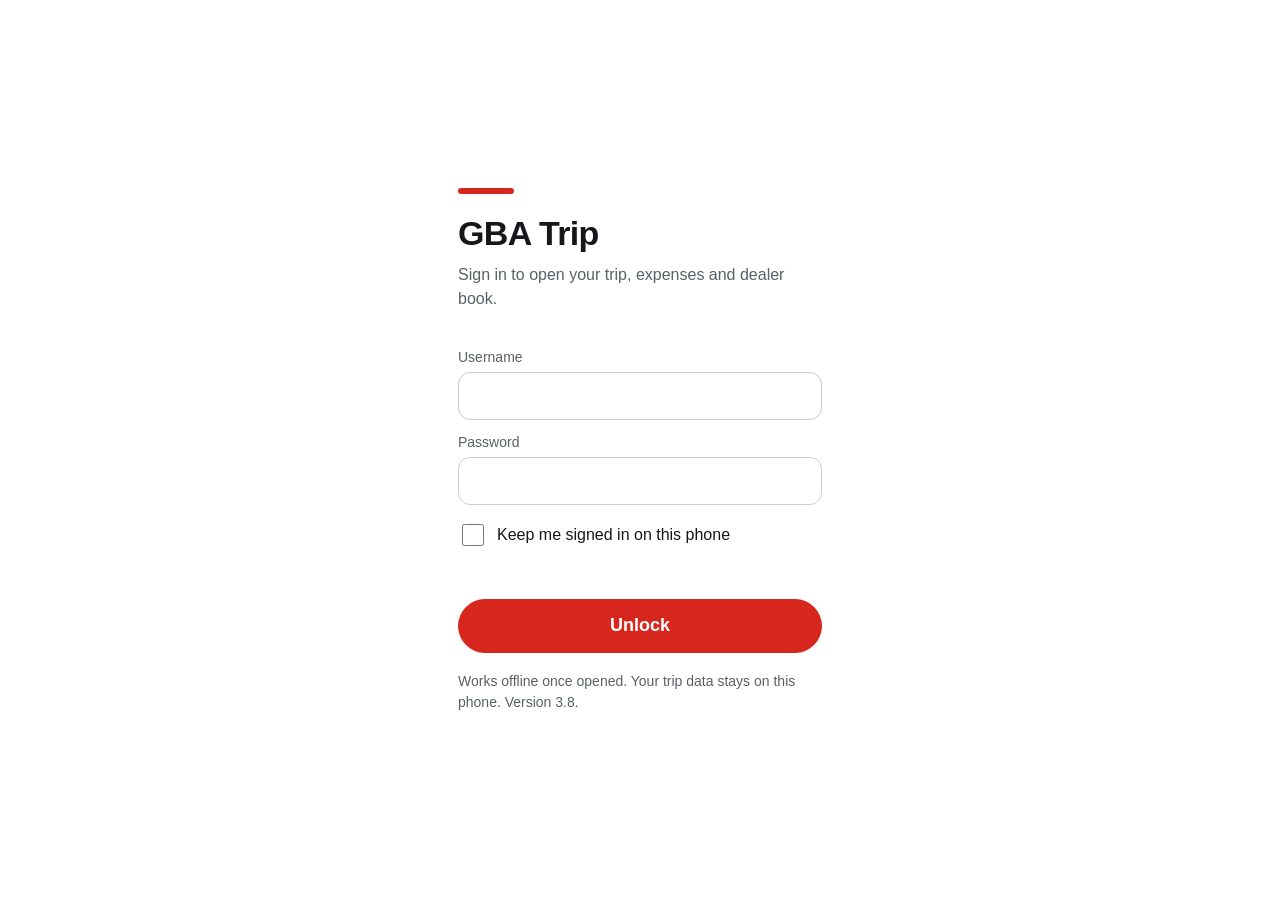
==== commit fede522b: "GBA Trip 3.8 Co-Authored-By: Claude Opus 5.5 <noreply@anthropic.com> Claude-Session: https://claude." ====
--- a/gba-trip/index.html
+++ b/gba-trip/index.html
@@ -43,11 +43,11 @@
   <label class="ck"><input type="checkbox" id="k">Keep me signed in on this phone</label>
   <div class="err" id="e" role="alert"></div>
   <button type="submit" id="b">Unlock</button>
-  <div class="note">Works offline once opened. Your trip data stays on this phone. Version 3.7.</div>
+  <div class="note">Works offline once opened. Your trip data stays on this phone. Version 3.8.</div>
 </form>
 <script>
 {
-const S="8Bgt07Gabjb9QyXkWxjMOQ==",I="DHpY+lUzOa05wrpP",T="D7JS8sugyXrhETKVkQdKX2BBsaPGQYYaBo6+AENnRYSZXimzJ6JLSGUGaks5yNNoLCnDmYTroQ0Rd38l4pU9itNHJPlkCZFGYgEGxpJHTo3rdqqrgywEgaPWgvRCC/ONpT0OV22pfeYd+apXfbiaSa8fvN6u62DoX++vjP7kXCJn0UaBCIAR5o5qhLmkCeDLbcStUn9VlEXSiRFcgS0/Ml+EC2jGL4y/I2ggrman0sI9XOpSXLjAEEvTnjFXJp+okJ+QpJ+1JZtBGeuinVJzRkL17Y6S9Zb8jO09XbesSjrxAzgRwsDCbK96hU0XzvV3ACjJFwnfjA7ZSpLOaA5gtKGI6h/[base64]/ucPeMVKHppCCcfczbMtahbGq3XGJhw368WoE/9bXoJIiceTSN9R4Lm0yfJvugHLJjitCOjUZqZMH5L2Y/Gtemd2c5IK1ASLFo4mleWBzaQj6E1cMIeR9Xbf/PLvpYn7TsECiVVk6oCmcf29vEqFyyopEMtrt0ldCZbpsUvvLMpDaLyEmbycAKCx6/aOZ9FXlIB6NJZZNoiHV29tkdSlhzbgNAhplRtHJsxn0cuRj8xbhGntvYfvDyqiAM/jfWyFXpK3g5+s51NfkZ5c0ULpZa0Z7R9lZFDCYdobiwPYONhlmw7dHVEFvkVVjD/jg2la6m1IUa4MbYLSzSrvNSZ4UEL8bWZJUNh1hOBMjtge89nNnXli5DNPrnEEKsVGlYeXJaT9O/LGbHwxsPR5ddXyiCZP+2LnIz1ZZ5OYIckdC8vSB1uLaqoxpuYyABrIEly4bb15NZZ0m30LuAT6WyVGTT9+JKgD3Q1ePqcPDBBDWzUdP+jLEIzQTIM40uQl710CEjUtTMkcdJcagn2kzfVRoL0XDe+q9suBzx7/6VFYaqSuKmuN10xLtrX7Rq7IlxfPSQ5JUWc1nWKsuSSqOrRdW2dNAyjIW9hZyMEbRkB0YchmDI1gr/xxVIfP73df/qdnDgpRjjm0cZWaNHZLvaLYdBGc0HU9mtkVZH8iolAJvFOa0vzmLHBvgd6n1D8jehVoCfniTwDXJTFeKRy9+QZAKbRkvYPLayJvG79tpTiEjzswReLsQcx0yd2Q++aLAyREDvkSQIOlMrJYRpfw4dSYPaHqM2eY2AX7FTXhq/KMlaSRh8VJ0cnO1F1BsRfVA5QW7ZzLp7+Crp2d9uNQA9/3/Uh6JzbQ+minf6cAQ8x5m1XIPU1hFyyi1RdwY8eXM2hmVYFlGqOaOF/7rPvtotn8dF2IPduDuyNplPCFrJh+j0dogOy8cgfRTGYyzLHETvkBufYwdr5LJdfvr7f+DBUTZzxyBpLrxUjI35DOhZZL4xjMETXts52hqixf/EhL3nVRL1wmVh/GY8J18cSwvo5MqXp4UdcvorSj562lvGo4ZWqhaKZkWMQQoqxCsNEfEhpnMgVfqGlqfPjRWAI2ppHE2r2ITfjxBgM03kG/psKcLfhO0jSvHkaK5cCe+fw3/Wbe2bwIW+/kCQY/80JvXDxB2eh10kl8CYXNekumsidgpPWiniw+BpS9jxkATn92Q+e+jiV2ElhEIo3SPfFsHQYK3O6LSaZeGGAKPbiCrp46y9q2hOURTIvkRQYwbHYe3u85nM5SLxBJin0eC3D9U3wrsRwALMBvWnQMmfqU1TMG8S/[base64]/A5nsW0Iu1/[base64]/jub0nbsRhdHQp9oxsnTAC9o/JjFqeSQT8RxE6ZdAwSNHNhMzdzzFokDR2BOTDt2SVcM43fO1izhDmVrZBXnyejf8P/t/c9E0JJksj7SVQTUbgQRgu2X3Upk1YMfCOEoOR63pyNlKdTK0UobfGt6kuDnJu1mhiNm9a0QRi3gCCIrdTfFqpqohsdEBbZEuSseyR14FlFQhhhwS0wecPym15Hm5THg8TwIhkT12BfT+NiFcnrV8jujjmGiM/TnScu0r+jo0fAj2Drnt02eaTebz9PLRRU2W1WSpedkiRvuj4/y+iX2p4GRFm/CqmS6aqh8OEQlUYN3tKwKIvv3KSbDjodfyInmkNblB5P6OJNxdXrNzSoqGuwWbMI/RlXQ5p35ha2ubXL8lI0WsxKpsJb+unBJ1xeOJjlgokNjEAjgP18OIEwlyFiGDEyL7dl8jWk/bqcaTIcvhZnF/pAzXDMYdAcJ8pbzkfEW3aC5TCq8VzD30abTdXduWbR5MFfupYbLSndCQYaK7ILO/s/bTxJwlJ4Ul5aENtbow76auTFJnyqcUWBtjeFnVEB1tgFJWzMD7I5J//E8oaeQIUCyvE6uTbZUWY7vxkoM2c6+Mj/rNJWMz/YE/u+kZMDV+Y6E0KAngHQUEbiqLmIdXXk2WTI/jial4oLJ9ZprrlV6FaKO963mHbA2T3Yv1JEW++JtpF2Fp0UM0VSgG8KH9b/mgk3Lgd/gmU0ygPoS+KMlS6sm2ajHIGyFR7yGpBOTRI+sliZUUaMIgjZOQYnnAHMBJPRTyg/DnOvbfy5+fz5e/T5XW/kx4UQhirSSov2F8OZYKxZQQWerZGTEmlyXDbPZOn5pQSgQfkUpag3Pcj2xf+E6E7silVW/JdJsNFDClsbfb/sWq4RU/u4jzhLzLONkE0CpNketTZxxcYq7gVOA4MAYUZ/BxOqA0CwDQ1LSb91Hv1q9KS6tBUzb6xwtbpHODoVbfJHB7De8RgT3F3+pz8vbY5MPhBvXQ9A7HPGPOjmhgj99VaLVVpeXKFBrApbk7xu0BLGSW5/j/WoyQjsNTdmSBWfNmU9TEFEN6ov/uUd0bhs5oiPm2JqeCogdW8QrJnwcVXAspP9/[base64]/8ZQLd/jhOogRWSqi8JRuCtNAhhlSc54RVoH1vMJIU5ggVoDJwSyZZ+cCEGC1mPb/KHOJJ+KxmxS1bIorLXKrYlC+e5qi/SM8tfTbOuBVoqYf4+0stVqVbsj9H8kjOwkvsiOP7h/fMLvyds5R3rqr00h9x8k7eGx1dytU1JcY7bpesY3672SmSP7H2g84UY3+rSPtuDDN3lVprc+4TfD2jQjB/z3kvRJcztfbvMjkjWUyZMfeK08pEt+i6Sxj+nFox3Wj6S9Gn8v9FD6CM9tAfyx/FNpLRve9yXWPz7nOirtHwsUkqwDNMqFvMe57sDFG3Gry323661LaSToU/sYkGQ6L9FOFeK7e2/09Im4D5OtNfHL4JeCQxn/iR/mUp72GZaxRgvOaAKLvLsOfydAX4EMWo7Dwtl2ceHdvnhSWERiZu+7N5V5eckuNX1LFWf3EhnYRrUeX2eeRQZZDj72pmSQPoOTTFY/21n313G/7/BkJqNnkkrvSCSC7ItKiwEySu3MEhha1jjzbLdOcZO37O2ff7u1GKhjExP0kcuRlrCSMaj7CZM4dKxiPgHpIsx6Alj0oYn9CZUW0U9hOWlM4uW6CKklIagLwMvRwQSWkhxMrEBUYZI+/WYx5f4hUBwfMgxHx8+ngOD2NkYT7LJ7UbmkySm8cbsBjTe0BmXktG92hDL9o0uk+aAH8NZ1vom2CuUFO64ionNffzvw1R/rgpv+pZkWWDtDB950RAr8C6GP9SFMhajAgbEj23jVBz5rIFcS7UeiybHMdB45YmACASplri/MBwcL+ymi+FTHInU3ZiLhgg0T8SCUsAlQ3+Ta2Jes21ROoVYIMLmk4y7Kb+zL1fThc7BbbEOWZUlhRvfoTQA3y1xi9aeJeHQiWY99mjUf3dMsdIR1z46rRzTxEkZG/VGxjsUBstiwD7PqseLsmP6vHQ2MXT0/5TSLVDu2ke21lUer7lqD7SFG9FFKdS7ReSgunQn72GMZNVP4udOWSFqa3X3xmoPFC7UDizsXGUeGotisxWyPpdsoacuy25iHLqdxhOQlEOMkBKFe7G/I62IRdmLFgTdoooFsCGIVMMUGUQhwcE7ntIwrcAOUT3XvRncbm8CiMl3UXBZDjiTmBdak9x1TEnDMkGK9CL6OgSRCqtRtyh2CtWnsXG9qX7QHXq64rpeCRU5jP1HJAsFAJR3Fv690/falT0RKBK/MLy2OSGqNxKpqorJAu+X+m4LM4q1vof7iZEQ+fMJ4eEGcgt7exa6UgjUWQad0DU720QFDi4PrDSzVSOcTifLC1S5YU+JuQw7dH8jlvuoxcJMT5Fx3uxWJS/+IuqVE5EuCS13bakFCTQhUv+hvUdtYAufOiJpw+jEGKFrAcVlqZz/cG+FNn9P53qILDVjC7Lhl7R0NPP1Jr4zQBRicF55eQaRw7Ghz4wHvvkSU24tqM9k6DSQj0VOTOjFB9/r5VP+NRuuN2qzMv3sGz3rde1aUmdo7OtVEdF5hGo289UpK8KcgGkdR32ebmE0p/T2LTyYFZHhRwRgjmnzcWUmnYrKKWT6V0pZP9UGIR/Qm1c47S+jUOfQbcCzqUC6u22tcxVCdWnHgyzLL/KthOeWKnnt84PZAMZSmrejz7S5UHAhDTsCaXkE/v1x6AhZhBjiu3Wb1X1N5rrgVf/p6M8iDo6DsQaCmS+zzKvVtbh53srMO9mFAIFvd8M40TEUX8kPI1bKxFnKp38Yobp2W+yghG0f0UK/GZvLD9JVKOTRlj0ljkNAQZf7dHO/xWASkR+YDUnz312lzTDPiHcVGrrWDz2lQHF44eX5GMy9qiLxbcPhd3BEy546z9v0KTqbhQjnzy95exNUmF41qIXJ/xWCqyhD5366B9kOaaitp/lbhjrUvMiBO+R/Ksx3whQjRj2Fw/30GTl7nqWMkjpKmT3o449Qz2MxcDjVpSdsdNE5+I41/vQw8BvVU9p5Qbk5Ok+oCootsxe81RnZT+rR6hFhNqpSqEqK7lbzLh68zbnUUr30Acrgbl2c0x2QdoCg4wnYtVz71j19h356J3F/[base64]/H8CxNo6n4ucSehhSNtCIhbZ+E1XG1BMq0SS576ur0g5ZKAPWQ20uKOlnmjT8ucJaU6VLH3BRbBLfxryB5bU5RPnQimcRiFK3/y5qDur5rn80R0Tnv7pwG/2qV2q8Q/os/gv3LjOFDqDqF0UET51ju2UcpCAO/q6C/s8tXXFKo1ZiVDPJSfyCei3Z9x/9pUJuD3egF6dQbOKrsMPVnYv8qVXdWyEoDIdaQTfRLzWscPt2O/+hUxEcwLcMdMy4iNi0T3cpseVlU0imjTFPnvNEOVSH9sx0FUh7beuUW7HwTeuUKMBf+1HjUm/WYMt4VXZ3yLfmUQEIY1umZ3Dz1mrrWbRxfRfMDQ+AWCTABVyuadx/v5Sp/U1iBymwjPyH3z4GJ8UleGTLqY90GfMHEUTebUvlQ9EVuxt/P2AR8nVKMAmHnjFzCiu8Oi3W30jPxxBllRHpI1m2YrIzRNsiVlHGYkfibGoBt+/2iUVlWLmloRjgkMMJfdqjcyA+TXgbfAaup/RgphXUEFfysrIY3IGq/Xl5l4PChMNwhgVSt/nKZRj30c8P4fbZxhGCOizmqE4oyRvFZUUQiDmFlqPBSaAj96NhiaPkruUhhE7jhLxlyxfrMAVI6RHu4ZzyK7WG7gGLIis+eVbWp0ot64AxPP25VX4rekMtoemMQtmvAlI+66SxQO/ivqSoQrYcKK8FmKTUa8sAOZA+dHzlMXY8uRJvx9hF1LXxHy+I2gDoql5th/OsnhiZmo0Hlthl6uCFQxoCVT/IJdbX+j2yRweGQv0ToWI26ym68JvUL9dua4UWUIpK7AxlGviw2Jr431mZZHe3ew6RDzWWInyk3fZRr3b2Z//UDBduOb7uN2+8qKYvQ/qjXx1jIENvB+qZHOHARyKB3SNtL73oo/0/xRmogQ3p3GuRDfFHJQhUwMqDB5ktXG0/[base64]/VTXdDBNT+nD0Zblprbt9AbTXzV4L9myeoq7vAmdRKpWO3QWOdjS4/9SIe1cMhYnj97uMCDU9mD2wTsKUFnWn82DjGEYdfGDWFh0sRxo/TGxX7FffxvX0PmqTdv8N8ufEDU148ZjTRMXWRaNLDwnhszqH+w7BOs4K2IUwcUHUYRhoKLPGn7a8AJrOix5wBKxNgy3CvPiJ5M/ldpgE4wI+xAlm6b96MaOn5pcWOnL9/xDO7VWl9L2bCpQAK41Jk6CMvfHbTCGR1St0oMQQWNPAiXalmo93OpEJeWoBoPRctu73uSqtC4gZMYr0d1r9hxt99Th/hx5vkwA6m/GeXsRj0LUd4Bv6QQqTv4cXyzZCS82Jq4yKRtG9k8V6gSt9F+hBUm4Ym70BvqdwMlPJIm4gmfr/g411lpwktmRVEmqbd9Y4iaaBM4dUVjyDbTHVPQomguYpEyKfCmPQO7ndZBUkVWrLD5ZYCONM1oQ3Lgjj2snAzBHblbDNWdOMOUrlLEyL1Y/ZI1n8uJcxmbiJYASQaD9R9USbZbx2vvtvxZnOapkCWG3tZwP1lA/j5ROIOvGHt0nX9tKPTJDsJYslMA6FS4PKI3d32J8Hvcpobm2BxzCulpW86u03SeQD4lP7AD2pb4z9dKyYxSEeH9hnqQEgSQiC5x/UjxrppTs6AXKLJZ0e+METS+UzTNhtEk5KwHn3ih6USu2jukfnB+h13GlN8KQBoFLSd2SOW6eJn9Ah2mWp0K6HJihGeUE7QeKnSAlXQAtDyq40YTIGlhKf787zEzr88pklumPIBBlx61qzNL2ELj+RCwa9iNeAH1cxJM95M5ZcL5A4x2AfRRh+JXkpRRUGEQiIqe6/SOfvJ4TetJdTbw3p4r36VR3B6Wl5bfexGEFE2zNLGjZjULYOFAvirKRA+KRiHI00zr7gp8KnOhEARH/akTHuuPHS8HCK1sM9Gahnjn2cyoZ4NBszzpfej/XkEYk6eA9ILoG1A3xI05e+U8QXgw+kSliBYZAVQMA5AL6UojPrHJvJE0jt5fAkw5McxcFdTxkWH5BsX1lbVabZDOhUPMPrtXkqB1N3s/KVS/MYctRsGGmwcZd4tX0O/4/E2pMJf+NjApWbmMXeAnt8Fn+I4/q51WUCS545GGhpL37wWpuUDVI62FhTQkwlyb8rdr+l3qs6niL4Q2DxBXtWTf9SYg9MoaLiW8vieXv9vu3mIlrm6jiCWH6gC7/CKarRuqafPFNlfbOtgKJW9Y1cYMnXnnZnh6Za0UpZCcfnTC3mcQJfy5yjiKKtcy0RIpDRxHAfE7qi8Q30DWsSx0FHsYbasjkCBvQvbrxKJNijaImkzhT2KkQINYzQjsE5b6alTANklqplspCDBUQnoTV0pFEDqAdt5/8hn8hBzyiGCaqGYXc7KGhL3JHqYM0uR4GbVZeiunWrVltXjcCeZhKEDV9rRgxvNL5p0w7eSpkdiLvVsdTzJ5EdYSRqs+TpXB/YPXLUJqF1UgcBqF4NYvLXFomXhd87NLDEFK0cn1rmn1Z/obnfw0x/lcWS3GGlq9hcmwlqv23Xw5Eanrg1dzqVQ7MBPiSkJSzBDQJjjhoo+xrppXZxR+sspzJddLU426rf3Z6ypEK4aJK7Mh/+mwh8mQnpfa3VZzHcpXBdbst0LlD51xTRx3vVUdgQAnqkyNUZKGNKLoWQ2QKhrpp5M90OEeeI2vO0G+kTXxeTLajFdKqDnQDPF2yxDrgZntc0aOqJ9HxaMzdCCXxey0O86HaicOR2EFDbrC7qTibECBKx1Q8n3FZKRnaAN+/gJis9fhZE5X4WAZYjMxL36M6bOHc715ye2pZDeWmcxE7Z8dikfgSCa7GuLmK9jYzkLvjd/CctRNWBf6WS4t+uGaG+xvASZ4+0Ys6nfli0SrhvACyE9M17IjgpEX/j41OTQ8G0xWYHjzpUXbxiQ/[base64]/6A0Ekvz8CCQ8ooFXCpXzqVPNXVrcpZkpKjjv4/yIj5v8hE7YlYzasXfiivcxTTayI9lRZwM8LeQvAuM/[base64]/RxNpXcRYAS1avCpyrnEBcWvK5SGkIXmrqMgRqRAZNeKbYgDfZa9+ZCiAUe4jvbrks4Uu+NCnfpNl2SHsNEy1oh/[base64]/EiwaZ+ilVgtKQ/We2zn56u/UwmakwW5cfiIHEpfRgfZWc15J/E7crRq14aTN1QvQ2rl7wT5WRk3tWdLEzlJYRdRAbUty5EAW/m6LmkXdUNgCm8+tLApTzVsCttzy5XwP1LKwsnXTb2kzda/JawkmkS+8UKzSOMK/+447J90a+NKEF1KB3TL3rdMz1/TVk6GT+/jWX0PNJL3N9jbOTl7A8xG3/p03ogEA39Jo4qk1Gp+5tJE6M32Wdq/2MYiwxIXEXqHY4VGdd5EXm7SpQJYRkhADrkMCD7wt98U0Lm5gwF8AqYbSrZ/YCAXBA8cFjaAa3h41lRFmRRrzbU7ZsZNx7/R9qIYgslF/w3ZUbLUv652/PwqfMeMNiKd2PeZFa9jPYQHLLoW6xBBDPYKDAjCCjpa1/R1MduAgnm3a/2EXmbapmGN+G6KcgYFSgVi+1+ehgYYKHF9kIOljCDZ2lpCHbrShcqjnIMBEYuG63HWiUqGFsOeeymJBG25QbK3Er4CWk26yKTU2QVChdLL3FC+Kw+ii0GWJTbmyukvAEFUK4sM7xJV2Qmu2NSeFzXiQ9Yo2kV6fXeJnEJiUOCQFsJLSjSv3EqEy/hmxAoFI2Ra8JgJ175MLUZPpF/V7rEoGmHvMJPnFWeUBt5VqiMreHz2z5ZY7vNwFsOS5zrST4lsHFR5eMPE0s676J6XbKZe0th3uquTZgayno2qItaEw01pFYec1T/Wm240m7fzltWZuNEd5ZhagLd2WVdSQ+F2GqxjkhB2DCPd+Yhins8XSi8C3QXLZVPr6XAJxymu4GWOUQ4ge+IcQDOm81OX/n/F3Cgg+o69V0ftRieXiqNBOiys0OtLdqX7jQcvW4EDZz1MBC+lXCtMkEjVKTc04H/FrEoPkAPuzr/xk5co1+tdM6aTkr0QTdqFNfpaDfCqQPDSvjnAC6sepjlNIX+9ooZR+2o7De4CiNIjmPm6MRsl9ZHWpn/n+p5IaMbaLFvVfc/P2W43dwtJl+LjeOrxszGlb6QyHhUhBuckQog/mKY8pSn4g0/mOGfryuo6qvptuKQ+bPavT7/CJ8H45HZIdo6fY/7jxetanZJY/yK34A82eC5M4rmOoMEh2dBHW4VWsa5H3n9qE3CRCrU2DAl3eOz/A4mfjClcddmgLo8tmr8wHzggBFH/ZEF/gc63NJlMXu1KGZbwtUGuMLMhnv7I39cdwmO8O21uh3LgwJ4WUM0dNdQ6+9AU5gXAm0AZSMgNAWM/v9eErVXBKIuueEIaUauTaGdYA1zahHx+GChyNrG54E3kod0SJj3ejCrrUgxh45wGI8LW/0bwlaz+iqjLY3aKtTNUxVu1qGo9fgwaZflMYIJWwWUhi6JLo1sx6In37lbmnU2aReiAASPCD8VyLB7dj4r1fXaJ9DIXkbI0um9gQsSoGCq5lfxO2Zxu/bFRdiQ5Mi23epsYfEWoNoZ7S2gJ5GPzddbEy4CzjO6YSuO2Ugb10QTmdmXdccc3acUH+4MXngfawA9HP4A4Nj23MhXGZr/KfSomjMN4bIr4mj+QrUvl3ZxHiqaNUKdmRFN5Kc0w65ON/sWn0ylTEUzdUn9nYi2SK9RozR+i2EF++6HbsyOCsKw4l9YIf7u57Tg250AVlNYjDt7y5tBKEMdM9D97RgH84GYQJWv/GlO71FR69ytFaFDmRk+HjAdd/lszYhxYJgME3c6xE6VRKN301JxfTdWRI+uwKk51N2aLV3HN/tj5FaduNn98lbB0CgGozyRtdd20JrGkt0/LI54Lu7jD3i0zafCd4V2ZWOg3vwgv7LSevvppAV4E3rWcuKT4I+piQVl3qBhmTrOtNEGfIrJyuCWX7cehHLvScyGiVAZXTJxUanj7jScHyZ7RPmhqouB+f2z58Al/f4pSTs0E6BDjyj41qZ3YdTRKrig19zI4b/M0uKDmOj2alHPux/[base64]/[base64]/S9vMt05TjGagirLQJJqz1aa95OeuX5fFTWEf6tWcYDn878KBixupspHP5YvCHfa2NsRdIKliUdPbPFfK+Dad90Sa89lHAhDngR2fW+o1JHHJoq6ZW3P3r9GCryGTyXEPWwHQkYbhoDOaWoWKjFUyf/ntLIDnDzi08/3dk3gPfnfCaLbsVF30ggsaBTMHG4rttI1pI6Ab7Jr8uhTeAJgSZtjw1YA+ztUApLMNUr9h5fuSGLmmJDOBNI6EPvSmXEYxyGO+WQx4cYZ5W08Zkdod9/EJucUAM/5FhYg4URehTJQWX8B/AGAinkLeZfVR+2V/dcIfAM0MmWsBn/9vHisK0ThXJS/Sdt+lKXmUJiW7lHQpVWFRDXV8ibBNc5N3R7rxR4l6RpWLsdA5huH3U29v+Dd101wwEzmTp8BxXnu7sCRjoWpwExa8IBjFtNmd00rZLfKwqCiKtLjSPcQC+tiergFWRZjMB/0CIq/xE3UrluC68s5dzF24MywOTDYptLkYKXtBus4IxXomFH+2M1mX+cMCaIkkyDXj7eOaFqw9gtxu4ok6/7C+7ufHwRn5EDOX2/UqesXIhvdydyah+zAwiiatJj/2tvrWGV1WW9G/pn/EYeyeUe6WHpw2a1ox+WgfOXx15CLDhqqKORGxGOLsDA9P9X1JoPVaOBI9JyGZoEsdrQlgkPjFw1TPa44gRS9g1jx+37yb6Ek94kzhtDBcGiiqiVJXSbH5owW5we0qmWe51YgLbtHff7BMHquPzWvDCq0oeDuz/MtG2hYnHUSBiHGpa+WII6hzRRjK+nljwx/UR4LjIPMZdWaOUbMQezjRrowzzqz+pqdUh9nyuPEXgboAUFwrvZBbIr/VkDL/[base64]/64z3hD4Fy865M7JT6xMy5VKM8oFXFRMRbM9uk0J7/iKujfybhqn3naYPSjiNyVZg7MF098MURKkFI/fV7h4T0Ex8qjtuZ3X4Z9nKpJ2JvR2D+0tv8yndaFmJTXCBcFF8HM1/euvZXq8gd8Rf3KpopU2m2hiD5Ficfj5UmQPOJqzEMApJNpRnw6Et2SCCxMZDLUC7120wxzuwSeF2xI0gN+uW6hA1lYoLKehPAhOeMAnLMaeIA84mVtIFZIzPtjghMY/7MTiTiq7v9zRc0zTF2zXzfNCWUAmw6xNxbc51Ytesv3WyaCCb/R1SA4mUurk82rbN2BA6bK4jRg81WKNzSgvb8aKCmKMGxnSXkHJscvAZFSDhCx/YnGDAw9FwokzDosR+26n2Bac596ebnazOm+IyqyY6ssRvZNnXZETyUysV1FJ+xv7Cv6o4yt7+/WFQU0mHo9ROXS9IDVOHBNbUgh1UKbFXUovC0ceOCQtM3mFxqiyo80+le8SpgTnGpejaOppCSfkQwOmSoWcG8zOTz959RWLuNtX0urRQ5KoIYI/WxsQzsj3sPKkBUu4xRtx97tdCGTuXV7VuBI5qwh8A/wd4j63FV30WYgNGpR7F1hZ55Yj8p/N4vZ6BEADF12zCnaJB+3OdcKY4ejTtE7tFbwgRekAVsP0wb/2o/mjMwfgcQtlBSOWtGepF8MdGgWHLeFNzfxOJjuUOELRk63Qdy3Nzb9MvPvcl2AoZotQvSOhBR89mIQrNR6uVWU4zDtNYVYkGKevtZYN9iRAV8Al0A++OSI+5N0M8uOIM+pfpv8kJ8nU4GhwCu5Q3wzRLzuPPgYRwc3/qJBvXci+GV++hM07cIETB6eMWv5yadiXAaVWJhZCh2wCJ9r2LzErhFiIlAzaL9XHFnG8HNUBMvUkUkmMOZ4HMYfOhAaM+TBadhn5ygIfyjZW6DkOuYc56fRn04cbLk8f0/SAvHWCm6kiGWP4ikHlzcNSDH0uVZLkD/QyL2zYgUoit/Woycb6vEPMVbf0/hdqoEvTmlDQHUNzIuJAKkFbuxXwhYZAjsE03xrloo8+tD2AnbLIsFoEt9mXTvUd5HmLd71l6K3/4pS9ncT8sDymlhn48qWYejbic1DNGmnSVkl0CQ9St9/sTKFEOVylJbQQSfV2AvDhwFxOa/UENd6l/G0OZr23RgVU8bCiJI9/IcDJ9edKIC+229p7Pg4VScwN3ZvpwpJHOS59f6PzhN9qJyVV8+69d1btHJg0+cuWx7N0bAUKyhSpYjgMTrr/s9feeh3Ia2dpO4OVMeBEMQE4V6Yya1YUT4dWuGfDFU64g0V1hcEMCLSmDYVvNVDRZGNqjH1HR08KNAN1wl8s/8+d7fCIo+BWI4pJBt/paDKeU5vN874DLvVfgLPSd93LjbYlrAPMDGlWixi79I3cSRuGKPggogOaOO71NBMZfFPMnHROXMw9D09mertBbHM/rx6XLmNJgkl0fEhp4oHCk8CeHEw76V7i2bR9mQjTXSamvoSPonbSyazb8bTTYywDpKQVUfXRi5GkAN/KvQgLj/1nv81xtNOC50UiMMRaJzH4XxBNRQ84KGm9Z0q1K62meISXS949YZifQ+/DJYOsY+UjicgE0SyUIg9yjadDBwvojsbdCQlDLJ2k8vO7tnW65IoTMM/kdW5m8/PbB8zdCNEKRxpPw1X2k5b8ofezhMccGzuxLMIuCxUa19LQQqPTGAEoBIch2OSJctTJCtBF0QIPdNu/sCSZuyiAMqDg0pmAsM4aA1cVkTUlsTfZeUrGPtWNm1UuhQXYoDM9NxOAPbU8Aqgco8mUom+5nBjycBWsuKg02VUe3OmGGLYARWzO9gNTN5nH+7PgNhD5wJ5sWL/P2fTODRdGAsI7eCvl3pTGZBaq8MxEVOL7EwKKgaCi5rHRbIB7hRnhwsfRm3PAsBSV6B4nvAdQMznRFtvoFgdaDBOx/S2/Pwvx/9w6M42JAzBushQpI8JSbcyWk/F06/0yKkMAw1ZLqVaXQNaFK7IEtmBjxbdU9247cnsP+FyRLagdbDcKN2BKnrFXTQZRMNbO7A8cLjZKnfZm0PavBCURZFig8OZdIrPE7mXvfTi5pDl+Z07TLVEtKO8jFBMS3HBo5sdJINZdXfpp8WA5PxL0867hL+YwJuwMnQT/WDmFzyxdQGrOGGJsRD+SX+8z4CfpZuxz1YnwQBVFyHmdbVgl0rJCx8xBthecYE/04+rU8NbT4wuzLC3OScMKnBTVG79k4uESkeOnWjjCrt0Pj5L6IMJIj9IkhEkLJC8+vVNXuSYdTv24jdUSI0aai3HY/9Jp5R7psoLs4gYsU35wAlszzk+remJWNS9qG9uzBn4KNy7bOKnu5Lt0BE0f5Cia/szjFclQZV08ImEkUqMmhYkgYbi+GZJK6rykAgyrVs4tyQeF7KLo1fQqCKJD6j4404pTlb4BwLAgAZl1O4Nyl9kGc/dqde6sI18vrPdgEbf395DpPFFcCk+FQN/DPFYti0JqgTPA/T1uJpewZBtmUO5fv0yMWOh+XoWUOqHBzZpbTxAt/XSjMz1Sr+6256TUEzxhzf4FB872+QSyHPQthsUCK598YCgWJ10/gnMWxp+FD1NUpKQ3f2y0G3K7VTCmdTnwyTGmtP9Bk7NCtwFg+fGYlfeqaRmU2XeWqqczfHrQ2Mikmt3CrE6FuwvcBq1xHQpNDO8q4JFFWQASltp4MrJznlJSbhcQerTnewosqty55Nu6mi5g7hew/BZvMHcVnd/U/khFiZH4NK/UicY+49y31qBcwyE3+PWOXgbgpQBS2JiFWdkYdjdqeQqzg1UFQN07mar8cIeR6RBEmcPw32H5RrxPk9EHq2nWKIykaLyWsZy3B2xHxKi25K5DPUGcw6NAqnWImFaTVoedeTo0z2QrhDFnSDCv0uvmlU4TIqnfDMChdIdy+7LlmvPlIo9Hw/kT6D0+DSKS/fS+x9Xl4GUin4y3PjvWrxCFJaIAxs4/gw4pNmzgr/e1ebJgLaPC9V5BbfRRF/EMHYhO2J45vCCyVmE6N0eHbhWnVE40KhQW2ms5yrQp0gm4qah713w2UxpmbYvt5FcdsuDu0WeXnNF5d6QW8xB1w8BFL9Vumwia/73KJzTHGkJk+IbdUEojBNa6l9Jtng5OCTSV5LFKcN7mQW/NgxfUAXv/Q5FZubGz0BHj/cPeoufrxdHOB09NB8ZsQNhlQQJm7SoaA1izsFl6dzGDC0PWcacyLV15iDDKHFWe46ekaZTmrhKZHESSsKyAK+zXQa39I0HdI2or/IP73ZO1utnC2VClWXe6A+LrvWtUUEfCzXFf0wh/2D7W5fmi3hLAzkOofFP99MBljqqab9xIhyPWIfVFdgVkeSCdB9CmzqxhSL0kvz7DJ5IMUsOolhTtl2Zva1AAVYNn/atsSaKlzKZ46rpkmkP/eUci1Q7HqogB3zAeKV21ThlT3Jlew6sQ0fmaDLXbwwNZtX3YVoTFGwXNUr/gHaOIzYYlGlYY6VKsUP1vOzq96IlZG0sOWQhsa+hyrRop1AefOJTCku2OAaYMAKfsQtgXyJe8R9BhyJGcGdtMr96/u5o0fclzTTHxO4YzcqWqtKpKoM6KodUueWG8raD43FOnV2ciJpc5zoswzQlnddFoJKafakDfuZd4fA2nVJyHIuvDtKoPfLcXCIk1DqQgsr7P9PzVtU9M2pK+L3ZD6yLHWjps/9BZ+DJcCJU/+k0pzIcO42EGDijUmkJm5+AuhWLoVdgehynU7W6GPe189kGqZu8xThu+s5ypZFjOIBSQjD+V9+8dSQkAU36lNslP4N3zig8U1TTFAxiZ4XhOR1JXSCuhW7/ytgr2xmjxE/0FRiJ9f6idmzHCTWzT3SDatNEp3RVyPyiAJBrQN/6luP3XZqkdmq12zTjc4mkXBIKvCFdB12IVCqcbH8eMz8tWpsdsUpr+PzZ89+wXAEb7KvMQ84uoTb73DNRwjyO9swGvFlLTOHBAR82MN3Pava7j5ApZAn/MTU4uMPhAaI54G1OrOYedf9r7v2XzCFMispAJNIkN9aHuzrzHDNVaWYovmm/gWmXxDu4anVAQ/+vaL9/KCWSBcZ64jjJHehTYhzm4vCcsHJzy6I7dk40JMTL/zS6TbjKTe47ALScEzuVvixihxY8rVNQPtQhgHHjUqbc/1WyCXEAcX3PY6QB73VoxlW0TBwV8Ab3tFfmZNfWvFy9RTL5WbLy6lgqGhJHE8+N+BM2dBUOdJttdTqRFG/e8u2AmJRMmIR+dUA58Ntp4DmR7yaGJ78Dl/+61CgQxak99nUfh4xu4jdP2/CleJMrs8XRuQICTpSMsN8dd/xLYUVcANEMef693FlZCyNa107dXoDCWUO4FNWicOU86w8cvABF31dXuw4+loLQJe6kI9NlJkVST8kDMWsDO2ldyd2ivlvSL1eI3k67+sK97GmKNVh+XlVY7XhG1G9Vfg0dh3F501/V9p1RPdgqiHGTkdDy1693Mt/dRgJWBjotsXJxDgkCI5kLQZNfu8E7qTjQQ/5LU/z/AjLoW6rG2/8nYfVkZJE+2wb6Aa2wkXCJWwJdHe70o4cTBPWNYrk9vMpH9TM4KwxVwSPmIIPxMwmYBsuCJudIJ5lKXVat/+JYCko3dVsixUmRAt+fzAsCAaiLDbcKn4oV1U99+6Sqz6xCVeOsvjJ2zcnFxTkYchQkpCS17VoWdt7gceTMQhSbDTI4ecsYjMPDLRZ73NUG7MqUpWKEF3+JjICinXTnVRa7mxnpRge7obT+6DCi5ojC4UK0rOrmLDVmd/jG8v+bjoYsfFWREoENuvNKerVgT9s+polXzl5K8CQCt0o6bhbrAXt/Oo+nyAXyZUkyewCvxpZ6FFh9BdOXlphFAmbS0kQavXeDTA9rimApUDwfun0p0sXilKCn+QhQvIDC3NJ5vE7jB4qZyryGtnDOoWAH6SkjmZp+n9c+YktXqaO4ldxsURW+wqScBLqT6warW0HrOhULfVTFUz/3u3t+E+RBygJhtx6gzBdX+/TFvDw5xyEltHRi6ZzncP0Wgqq2QNmd+B/qYzEC1ju78ndDaIxnip1tQobMJdba7fCKCIazNFGH7ps/RThscQ/WY33RbrfsS6uMul506mqiXitiOpcrybrRdFKZ0K8RErZS+/RxBaoY4fN1R+WWWPjAJgLN/kEknpA0rCwlwXRVxYgojRMO8MxUYJ7JpdwinbMT6mw82dCHatdUc2n2ZNpkSj44UAeDUd6xNKtVtUjpAyUtF5y4qqzex3etx/di7evyDZoEeDqygqhU9t9/HTeaaUtlZcAKqoOtFb7rbhP21Wec0KUAo447SW2FsVhYom7Ln4gTuFbxULn2imwFIVQnZGZSonV2XsQfZzlzC9M68/IWovwJ2GCGlyo4Dqid3hbq6Molwb0IWXbp5xt4+lFsA/GEbVwsuicZfdmMsoadvpKlhyADVNAc/DIsdcAo0rJ9ypvL0ysnu/S4UWsrOfXIv6TXsjVnB++e/5ErL5BUtaBls3PRPsjV9weu/CN8YL/lpkj6UpmCESHr4yTOwjggyF1LkH6XS0oYz8bAXhvAhl/AO1ErwVnJZsGIxYj74LBTC6JJbvGQbEXYW8X1SZvcn70cn0ATuc5unR8cO7z4bnjqiCG3JP4UTMlKc52wHDNCFPhT67fRxSmVN7b2p3IFZ9jVIdfE5tUJ9QKc20Tpr+2NTQSHWAat/aADG63WSgJYR4z5rjzTSg/LWmYRsxk6s5lm8x+Cn5lAaVYqUSTHq0X5mKs18keGUEByBGawXM5zrzgHsMIzl8TlYDOXtCyKZ1Pucpp5WGWOuqRfkFJbzZMAxhIaL+HvIOdWsriVkJHGckyvFWL4I2utElXm5xVdGhmCEAzoCRI0E7bSbl9A10xr/ZQeTi9DdyY5cMkZ37EjSxopaDlkNXQqjHo/v53NPLsSPpMGzJyWX942iw3QEgfCBY3DIqmLt1nuSJpqfhOPGhEthqaQT585nK1xvlEeEqGuKTJfC/CXOw46YR+fsntJk8byGEcpukyK2myRJmyT1n7RIb1RgRjM1aG+NDao3uUoPe7dQq5qsUWW3PxlaF3yhGxR4W5jVVEauHWCT86Mh+Oql7vQBNUSCVl4Nce46I7pPBEPfuWcyropO3OkvPgIZX91GUXV1AicFw8/fgk0fJ+a3Zje/Ej7fNfdmTiwxoUW9iMTSOzRsWC3BYnbWy3g0KZY/hjJnxqdEy2vR/XeH4FroBIsf/[base64]/NW/r5rNInSHj6lDL0Pv3EK1XgE1Aq6TzKsIP9LH6pKQFU+Ds6/mL2EphLOLIitOfudVVCNvnwi9mjXHIacV8HAO+TfEKwADcOjnhE7exvIwFdWp2B2MnIXjVElxdibsocnsgrg7L63BSEaw5m/t0k/[base64]/bzSvcXyLXkpJfHpL2ef/6H4rzim26D4kZ4llx1VzW37kBq4G8dIKLkvGT+OGXx+WpA6Or278/NBI77KpOdot5OpPxMwr00X5ZOOjqZExvlLV3zkofrc96BTvBgdVOHI4OqjBNZ5UGPhyWcKMLOsSRm8GPq5IM93DpkeyyeT8Htv4+oyq3fWm24Rf9rgMHXoYT82UjZcXYrgldXt81/RXKL++ZO0q126b8RSGMJHK1uM7/M66QhTMN22enAWZ50smSrwOMDm+lJzpyRBG8tRQ5uXNkaNmgG1/JMtfCbA22dQ2KXgztv0o+HjaRqEbLyL/C4A8keI78t7q+tFgLtz8oxCgSDXgIRoeYxTmVSoCnj8Yv8ANjLgAUApnoP7zVlLlQcRvbsam4wL3t82sXm4cU1tiBPTPl5nunV2hEJ3BJEfodPo3i9FV1KSHRt/VWRV2G7B2ZOFQ2CBKT1EFUd9UNzUkEEQGfnP49LMmJ2nSGwA3/o6A1BkMWxxx92+T3bLQch+aDO+YWxZRlUSDGRz1iQ6fceE328y5tqE4ZtIaiRmUCAVIGRbVl3E5jOg7+8aWOnseIR/RYIZ21elF6xM88iR53+h/RG7iQ4LSjJUFBEmt8XYqkHxZAV+KlHTLU6Q/utLEayWY7Ek3BjdMLGSDJO4iPNUonrjTf5dV8cS0/B4ZyCYCJC12YwwfdJlA9lN2jq+YsoQqiwUWpc4k0LjxR4cNGPWNsxcd+pyk2HIaJuTFvqwLljlofxE4RHCSNxxSiJqyaMIFmEw9C/vc9He5cyqvIW5U3LfcBeKMCEwNJ5bDch/2biD2CmDzbQlGucVUTuExd/H8h/iPy61iQtvhf68sk9X4gOqyin6LN0mZfXD/FoqkrMTNsPOQUizQYqHYRGa//pwZgBHu5xyjjyqtlJrxjvHEGqW+dd7S+JpnkmBvGjH4emMq1HT6YzdrDBHljLFbycUDTixN+eu4ij1XlENtYFBS3dsBykx+IDNSVaUl5OBRYTe+CMRrbvaYY6kT3YTfbXQEEuh1bG2f4VsgRx5FMxHxFGmM5sEu1QqdTjh2z2TN7GqoJtipzIfkuzYAH28M/EMVzCMc5noFkvKHxnkKi3rXaNlV7J+lozz7GY7okFOfidNsvVt7k3OCrM2K3fmgslwswYLaWyjwbOui87mjFDOS9Xv2IjcU5MrJrOyRCmOnE9Mrx78Xsx/5BT+SMzaoyuDhAixZbGsFra6m1b1Mp1EG0MMOX5sm83xJDwMsN/HdpZJW4cdGjfgjRm46fZLbSryUwdvZqPBfrTFUOkAE9yXyugXCsLk1sv41S4NqeLJcHr67kImYFBAbmkiIOi+yRlgT0qjxAzxJ0ACEfrjqvS1CkBPmtXQcpY4K1DZiNNWphE0LfKsnq2fhxzza3Xs62/pL7BfmRhs1/I+pQhXntGcZ2pPyEQkF+svljaEyDlum+rv56XqycsYPEVjUllrig9EdQ+4aWx3EPCIDOIPuYnKjvBVm8cLVURve0TgaJv7oT013fJcaRuFN0J+rPeXLSL4E5qPIfQxEDZcO6emZ3c6HRWMX82vns53/lHa5Nv/xHtqUq68u32bBx4urjE/0XEIxsaQBJWUzDQSoyQqP2oFuJTUfvDXT/JdKZDQdj7XCZvmw0hogPFw/vkUTxtVTfDF9xh3a9e0BH0kcZcN/wECig+RGF81Ns7HvhoxbPGHPLf3uyNEelKKYFFq4B3lUmfs+c9vIPG4KxmJrh1rDLbgZuUyK4Oeus6stF4W8Nqmmr6JXzFTWKlGKVN5nJQKBorVxL8knbuqjhVAno7WIf750RNTYT8V6+UkLY/YQr5itmxNl1ioh42eIhJMt5waVCmSMIVy/Nv8uE/tbTOS9jb0wnpPUcyVjF6gosk/FlSxEd0jbtTk1eUlIDcGXxbNU3CoNDYtzwGtfMl1dQN3qRhQfL1MhZ9h3LN8m2gOuk3sxDXQeOxzrYN+ZUUMGOHfaIrvtJ5+ziTRGx9PPA3vodMFmJs4g9kQeTfs+rxQTQzYYOqJ/aq+Yn/9kJ1hgdZpOE44Dg+hqHsE9a+jkOKSdb95Rlruu6vK0Sfy2FRlHxw1dXfReo9ai8qKWckbE9OBZO8b3n3YOksPLmnL0pa6pfuUO5wjZvzSBBFyRt4puoOh+DxSsBW4JtxDhcF2vyO7cCE6VZdXsOsLo/tDxsww5BGLs8sTrsXy3T5kR8EE1oR0KMu8ZRC0cpwZxC47ZY84VsRnvvpxemfVC2luGO4jpli0q7FrsPanAh6iIVHiQFBiPYU4H+JY31S/98b3HGFEu7Gul8YIUVqGQy1MwmdiiH47tzmZiYuH+2hcadbt4slpECjIef2sZshctQGh2vNxyq//6zpCIA4hTMuwJXdgNPmMK2eTbuPlJ62bDNMIEDvE8kZfIC5UQX+s6QIIQ5X4FI3/yadyybxRcv0XtQs6+xvJ/Er0/b8ohUnePJpgJ3xCuvi910n3o/h6lRB2YvVp/0RQaDRTmTnTgWfewbVTqi/IYiWAkZjNmtLjZ2VGD6eFB5yAszffEzuhdKu/uq7fwCUKHiSec03vw9cFYmGyDWjwda1YXFviuKFXSsTqVL4AGkeDce/LnV9Ge4S4mWl2Ep+iI/oiFx5FiDlY3BpIl57OFAQvc6hpF6p/N8BPKJYcbEXK9rNGVUTciXjm76zNzeZYXPxCp2I79AimpUeN4ug3u8HuO6ElLZSpOBgiYeOTMZH6v2V4YZbdUSt60DkLGveLbz0958dU5VXOwajgtWsn0Hz/tDzHabzIfLBSVn57KG1mji2GQefNpUN/pz6t+Y0M15IwXqF08eQWGzlYkeAF4D4r0sgtRAjzXCUagnpPpWZWNbvLV4LDoP1o3Icxyb5RqC5KxQwO9tKR0wC4RchMFnbB4YyNnh1Hh4Z3c9qjkl/QLLXVYey9RrY8F1DEwhLw1Kt6nFTGGoWDHmBYrdwBG3cIc49y4FzeDibKmLsqPs1lXZA1Tq5BpCidmsk8dCgsKmVlV86KUkaMcm9IgWK4a9XYnmeigJ7F/Zw+qYPlKCyF2ByhClwkGp01fASaVo8yuKaV6sUMM0y+lcH49IzzhFdl7zxsVdc1ypfmowx46nI0OF8/MaHrIWVjPbN975yVEKK174icN3bFFRay3rrq3irJPyd1kldOIMfbifWH1RdjhedMK+MaCSVS8x/[base64]/3aCYSBjWywU+ZN7YCO3OnyUwfKdy0AR25DlPuO8h2zK7jXtJRnRir6daA/4Y6rNVWfccQ2aaJB7PZZVgSPn5EWV2PT9zlDF0jBakldUFjeIMcR09k0VvPVk7c3y81AYF8BZN1R/vZcRO7i+GxnAWpLiLoU/U4kNTrtVz9GLgpW79c5HpnEK1luFMduDVI/dI0T1inGnxjTpMEznPYWfXm1fnsiUxtvlPzLWG5NE3Ntj6ICd7OfonmQsvHM9D2/6zT9LjEdmZLERbIEc2x3cX1FUia/BzJmFP9p3BVyTyC6DIxfrKAyOYSwfbj+6Dl0UG0V8GM29l9ZystymakIsF3dc8SJPavMlBUKAVDiKsldZFyvUuEuA8b2p6Z3THnZKjcxlPpLyOg2JhBSmoyWOCZD0s+bMbOuJlgNFRKFehbEcusXx9eU6abg/QzX17dV9Lj2guk6LlpKzViQQMoYGttoW96m/GoL4IkTs9E2LJRYMCnkCqEjLacCpOAMXjsBlC8j/eyj/L/[base64]/OprvCvJpCC8YqC9hr0gSVPnTItPU6M4TD3+FnFAwJ3246fxHLCB4nDq2PMjPtpymxxDzsY7nd8HbENSZgrQsmpOLrLAt7h/[base64]/thHJeBeyCFLkIrQK0t/Lw6g0FTFUALesiNiH0lvDISHc6BJnI570onnuC3nQiERxvjhjQPOfWpeP0tMrqJ1MA/KQ8jNOLcmX9Hv3P1mapMRW2EsuiztE+QQUCSRqcimxVfjKeOjPb2fdBgyOEK1/itXotAgzS7obzUqOANwS/eh90f8nlDN2Fy1rSmr0vzs1gTOUHV4v0Oo++CdhgDQdsHngNnRRdNCld3X/3TPgD1mZe7gj2yKOoGVFRJ/DHd5/sC+PSLCvHdSoy7D3LpR75US8sDZzMYYrYvhHIGYM/AO4vnNROTrvn3UFGU2FinG+9gp5MiXsuT/ewqsswIiMpPCJtWymOQTzct7ZQ5E5V0sFJxWxZFbi5B9uxXtbySGF6LuHLJvXZtCVARm1RkVrOL3LlDl+EEY+tTIZwCJiBrhs3q8VZdVbnDL9fKziJ6Y2mL861DIyD+FkHQIpJuMYb6kxulHSm7XtH8IKhciKt5fyfvcy/zIW2OCNAnALoBYYWZOcD5VwGXjn8/+/lRnoR0LS7hEyo1krghRNyGyBwggCwKQQS+7rsEPGaCMYL/920mwlX936/vHLRFt4xoAsj/cfLfoJPa7zwkf2SpSl9BuEMhwMSigCTik4B20kWbLVJMWBp/NjVhYhE6mTU00KtckE3FDiIkS+SQrfA9rMxBkgM4Dy4FKK2hL/v6+Y9aYQLEBM779bPeWmeoUqAj9S0L2cn5VzwsGjrYPVMzeZgg5GpsvHMqcjMQQPT4NrsVOG+uvyOw2U5YtFJtT8t+U5aLdxGaDKLQ6Efc9R0KgA4GLkJmdC6AqmSkKzIwaPS7cZPu+Vj9cedrHXs675f6AJBfQ54gFe8deKEVy2Vx8b/ugpX/hE2/5rh+isZmCx4tlW8M0p/NCd1NedVzdkPOF+LH1z70hldm5dj7eYUsr9ajAThf0PbC/NZcZiOZihTfiR1Pz0i2WaPScCmnUqm2WRJ3N+HZkyyE+jpmVjq/b1uoV6XSiQ4r283MU8mssNB2fy+KPVxEy8pq+XWestBMquuWIBRIxXM9wjbfNWgOtwiphNcqkpwg8KdUriHBNGm//9xyRRLPTDMIdxkQm9Pw/cA8wtusakPX2Gx+GUTBPgvyqDjR7QKBX/rkB7KczhioYbLs/L1Qkxnbm9+WaHwbvD+XXyVzowScrXSzE5nSyOMkSJonTZvtpMa0jdCd17ImBThKgIC/eWWOIsPXa/BR7CZweqD9Tit8GO7Qh2H7ZP52DIRRxDGzGkkUHozwWEeQ9PaVliBgtm+C7Is2E7BOuOCSV7L+SyVSn1zolYYqWcvmrrh3rJt5UkF/SUzaaIt0Hxh22lemGEOFO8d87Xt0dsUI8uh88MfoeDU4DG5LXfdEhZg162FK8rILnOlxkSt5E2v5LD7d2XpZc17GfQRyO5okvjnbuHxEoroC4Y0L4MIxW1opwcD/0HrunZotncnnQcy7SD0HvR497rXM47wqiU63q8kDHSbr/wZ3Okh7fCNn39KNgsnt25bgVW+TStYbCk4E5zeT5t6h5FZ060YPS3Fv2U6bkCqIml/155rVD8TGh1T0YIa7U2MJ+8c4TYGkl9c5JcRBde1Gfg2EMNmlIjbR2mzrYNRQnE7eto2xE9giotIWO6yMLcbUJLLkvHSrR7minQrwWkqvbd7/phI+5MGlkmeCVbdRlAhMFnVFe0g23ddzF1Qn3kcZn6Fc/XbfhFRPwlO307SzkXlhrf354JC2wB1fEDkzk1FU0S7xczIJZyAfcEHJ7ia3nLIWLzLCOCbgGf7hRvmn10r4iQaQhdpdVrjHtL85iVZLaE+QphWni4uyDZdWYI/S+lfSs+lJBcCNrbiifFUfJGxz0DaZp2L4qxfPlM7AzYAvVPgeRSc6MlmIC24lrFtz2aE76Dbkm2QH6crlVgsuYhQwKGFOb51XtPFZt6Kx+U/AQ/dz2kYLltiENhb8uQZMkyrQoRLANtS6JWwnWZMHZO8m/u4ee8qPdFx+3gMRF8QrKHeFr/Z2tHYM9ZRbV4jh8dHDTFuIwUV5oXNd2uqzo3LuhfNEgBlRTRrqW3zOLyDvrPxMEiukhcQnrQ3kofwLf4SDmSYNg+uZyb/[base64]/aMvPjQ/ew85nrYdrm7Hq1jRQbwadBCT8KMRtLWnH70GK+CjLSfHdbcgSS2+8MOoa0D4l6J4EzdZkp9yksmR+Kq3vXca3dUyNKP01vHZ2nIzhIpzPHpaHO5Yj+2awn1JVuqpr+Fd1JzMbIKeUECdhmtfIN1nX213T18bH9om6eh4Wq36BBjtvVwEC/zg0mo0e//e7K5l0ppDofVywziSHAFNt5WuYkvzBZN0Ln4PMXclZbAB/CXVn0CZHPIBDMvFuRHoEnISVJsd0y85wsHT75Xhj87cJ17X38nY7eY+W1l/09AgJ6ZSqPIIht0Ens/i4LvTXmS9o5g12aHBPZnu1IJli9FhQdozw4oEZ8sTGVNqTlNc0/TMWNEcP2+lGY+pIvf8XbeMjwar6dIpZynIo6A14GDPccasADdcG3OK6Do/UhbR++aH01w+OkS9zolCO3HcQ+Dnu8GWHAkfGXK/tpSJ5H01b80OpNPITi7FY/qOQlC2XuEikXTKk7oXyytIPHNwY1wAG6vTkNWLeHvNqbV/ukb6cCzEfWCRHBMxT5BdjB8KF5MpF1a9Fi4ZkHWSKuRMGjcGIzqHqxFibUALIUiDLmwHY4FRPB++8+h1QMvvFR/b/[base64]/AdDnmwhiP6zO9BaAbiOrtoYYL+TPvg/Yfqotuyiemniwsw+7U652O3m4KYV57keLgo1E0CL81B8r2+1RXNaLGSGuFHr9HIFUhzixw7cxy7kYIGkkZmzuZxw3IYmYA4CSVU7LMqVawBUNxYFJD5JMIqsYpT+epyjgAJJw2erqYRAujs8qvXyQZvy1ob5+32m5yjoisa0/mRcZ+UTGxTvFXYzbDgWcBVnQI/j5hfCNOvVPxOKMArhgiDE6QspQMSGiZ3IsukX7nLot/HGz9mYVQeIxD4tg4miBxIJdUbfsWpDgaXLqOoyYIQ+5pjbbHj7fi5sKiNPNy+JqWOsbyHA3Stpz+cugiEnNrEl/mIgJTKceFJCtOqUVxFPwzUU1Vn9M3NXeARG+qcZ0ZWN1gTyxDstyJ/uEwE4lqNorE502yMgiO+6hWq/fDThJ3E1DyXmJcItA5sHhFSjOqepn/6UWfl9OH4edO1UE9EccGef7OYORbefjeJFNO+GwGORlqH9JLTvWMFBWAI2/WCUwF+KegvpUr7pjYeBuryXzuIwKx3EBh58GbFuwr9uzZCVu9H6xG0vM/8R8j3UBWaotpD/lheIBwhXVCMKpzUljwdBZCzWw57ZBSNi8dwQzHzYGJqx818uGBk/AEFPux18lXT0FiNEQdS+OTBfGPHtRbTQfPJ/TSPK1eebfS29Wx6rL5qLPMgdPzC/ZxovtjVqomls1hxkZe8xlRrzKq2N0/eRJQiZg1K+y9mqv6rFJC2nWz0dMTDNaSCiJhS3HFeOY0qeuPhITTs2dRHO4q9Fi8dD9b+8Ko9MQnYtZaMYXAny2XzKGU9DmJr3CfUuXpvEnGy7zbEeGwwSqx/gfGpcpikPmSxi7wG2LqL0XhZR5KAX+Rs0RDySjxiHwmrB4A+HFRsId5V45VVVR+IC33CkBqspWWxTax+01o+ag/XeOJLAb/WoMi0n2ejPtSpaFY7S+XlIcth6uprGuPAdEIliE5WeDvMrYFz9vnyk1yaYq/IJqwLnhkEqTsTbwkVL3YUg94tTWTy02bDJJ9Tut7AeG74uRoVsYtMwcv/ZZL2fX633UPZCFHvcucTzULQja42I0EE9xIOS7gE8z3p3R/u8rj9aQhiGs1800qNTvq1hlGT1IqANIrYbrGSA/slB0xqVpgFwAnG7xUNeIMU6TTETqjl9HHIQKfP2hZyB7TvlO09h/iCiFzBcvQmCU9J7AAbW+b3Ddr7e6vBzfJjP6+cJJ7wnyCkXz94B09ZfrCbjV4I+DiDHe1VBv+nORCgDmCETwQMiqeFV+ZCVGXefvKXECXKNC6Taz0oUlKVqMSP7AYX7CtbX4tj+udfeQZke9rI/ZIghGRhY1ATnuZNvMN5l6iUmshbNJsgwqYR1ujpaV8m0dfZrhylQZXlR2U/T8BhIgDYU0zXd1MxbQSg6xWb0RziCOiexSvL7KiEYWmEyODvUijhFafTqDwKBPM2pWWlxZ6RguMy5GTkCD2nGaM76O9DeshDWm48hi1WIzaItRS1nM1dWuw6eHo7wYGwzB50j7YRzwoA8jgonXooYUxO+49TE9yZdNmRTz1UugYFiIW8aktWK6v16lAONZ/ENCDHfBUb2kK+vOOh2AW5QAmODKR5A9HUzn+OcfUg7tuUjdsLrxa8IiMVLKciKx0FbVulG0XtqO58MwiImiDD7GesiFAxYPVnTfoAd68eTMdAiwzTSETKCW2ycknEUXIsh+xxUjfzQ+qIRlCbHOK/nyKp7/hvIdYhtgsY6s3APClB7Wc7fqVpCpGUdP4VVfJuy96GUb1LKf/Bc8aCyeM3Xjcwwes6HnPVwhFr5zbfos/zH/LL0DCjD9To8ncU5rR0gK4a+/5IDtS5D2DML54f5i0rd8KT5+uRG92RVWrXhr5f7xPagdp8ia6tTPfCAuo4yDbyJz06YL9dox1RRzjL24pEF5i32UDfMICLTBUteCSKiVxdAgTFR/83I+tUfhNJYDiVfxCJGzOTIHI7WD2LgyOarZ5k15Bu2dnWlixtl7fQgTwftV1hBrjW1zIjgC/lr7azVsiZ2hVrWN7JuMgiF0pKuu5QU4Omj4ES4a/WOJVVKJoUTc83zpbBl5fNLM6bvRQH1Kl3GdotxQ0igMdQzokOHI/rVfyZKVh/ctbqCEA8kfiITELD0gboWZC5jcQIpMlE0LBZ4GoOSwtMgAT2tid8DDRbSmW3GwUxifGbStnK3jVtPstqfV82EsNPznymsckNxThN9aNlBJmDJBy1DRZBLKme9vq/ncoZ7zoMDlOrRTft6tm4C4eXs6HO7U0NQrC2vGDooUIn63h/1u09gbRYAwFVP6Iaik6pIDfJINqS3cl4PbQfhOlDvunn9NyzqPmVJXfpf6lBdsj14JC8rhJOxkjpq9fqtD2yoeI1lHVUyVl1FLrwLCDLdUhcvPCD2nPmk0KFu6Ec5WPSDl9kQUtn1SBDTju8hBVjA83HQp7e/ChkkOcZmSd1WiBIB6y371HBiIN6gi6WEkWMVHgitQb7Uo7CwqYm5CtZxcvhs7FdSXOmZJQTBMbnYgAk9OlXSyxHbI4Yc5LBgKrCiMFd06a4ELUlLyvUrIKA0q/ZbMlirSCyTYbXXSAEMv+sr7BGx17SNqC/f1jvhxRkzTuiUBnfcixLfKEP8CSa5m11w0tV3xkQeCZPwp11VJ4hFUPZprrBbf/PFrm6fACHY7lMuFGNhECofpzmNfmEQsUQkDYuTfwSpQeGYubfcgazSMwT7kFqtjAyRHrg53ViHAeVkMHMHPrhFXyWYkjs/HW8FjomvF6adb0FM5b/PB7Ohw8/GujM9nxtRX+/grL0PpQIwcln5WDi2ehmbKx6BtaQ34CvSLBk5J97gaY3qjb+Nz/[base64]/ZcwvM/HPtg0vqdVAeooTyUOD/OPUbM36FXIARFj1LdNCeEWl6h5o3/k7PAeimYGYTlXRu2gnsKvhx/u8hHKLrpEjdpBSXHWVFaPFzC+FLpulNntB2Imt1iuJ63ipQBBvK9V1soXSGgnXz3i/iqiq/dOEzlhUSnuohKC4z2QII8uIur7/gqwKBr5O7/LHQMuiMzqNVEPthilY4xJ5QOnBNMrEhdoRO46NskgaPsSfg4zgiYnQre4nc2weCAjBzncJGWdDBtXToeQLLvearpEW/GX3Utvf/Nq9bVgZfjWpxNEa5NZbAGw5GloS7pfhEh3sCpXH4dS+y+H6oEbMsbqg+FPTH4fDgRJdb7uQNK2dJNE8bIBPvqYGk3gPsD7G4H5+jxG7tsF0KdHSOg+PzjyBU7y0zlwFtPpNmGLgKYtNqNAljdP9Y4B45m+zlmzl7s2kwE/cNK9iWocn1hkU9Op921HJtygmAUH8qN9ud6+7lSVTbfK/J+vJO930W+fhmRQlfduXMCoOyhTEzR+MDOeFClJ2ZLSOOCy9jHkUIH/iHR3PwiS0XOwA/PZTez9T8TiFKz1t5Ut/1OvzbnEXYLGTCKLTP2Nftvkw9AY30LLRjXQ+akjtl7VYVtBsokwBqgEGoUogQO+4FDCdbZc2tuQBBbRduqtfSNHHA4QTGuswPs9hmUy/sR6rS/z2ZaTmdTp4MdCRXncg12Qqn8lTcGEhY761+w5j5U/0OaT9htJ2dwmgTJzE5NdzWsa8WvzUZ6b7lcK5hq/TNO7PvtodOI63ZO4wJ0UKOGCMZZaG3XmMuZbF8aTEEkHc7eRhZFUhi0qU1Ns6id0rmeop/bp/126vhQIoDCEN1Y0q6EHs4geavFHT7R5AcDwVBHxCdEcc4xY5iEoAdXjA5aAbqSjpvPTwYjG9hH+Fkp03uKD3HJP91Dgdp1X+tP5JjoTqHqoh59234d/CwnLu0Om0843zfy3NEqQaDIwPct/tGmdu84Gu40siHRUbMKhiWWzCLGo5FzzP+F1KU+wo8TdZC0VbrcLAppph8sDAHZW2y8dWBb63e4l8q5fOy5YuVObHRsReUYX41pQbFcj9RO96sRNUXCT2lvaqThI3dyHZAITdRrk1QdkbPw2m2o5+t3MpI4klmB29NtwNzsWE3034s85d5mITU0/3qu1c6sY2+sKj3kvu2sCxLxxk5Tlz2YvJaHdZPx+R/1Xg/[base64]/QTZYjzaUIlU42pFg3E5cHpvUblwCq1cMfaMBRTQZwDtadz0A9XaeplRqRju4mYLFamd/g8pbh5wBIcvRtXn71WBCxTZjGkWvZwYXllm4hw7g1JXCeTDD0JrDjpIrJ53ZNozeC3CgSbfKzUk/f35t+64iH8BeCl7ti5h8SPT4Pe7c+fuYmvmEjxc5YdKBM2RlbPqZ3xpzf+WxA7ScOEN/+v1RNk9pDLB2mXZP66b2vzNl4hoJNU+7Hf8hwTuJ2/PYukHTUDaOjbPKUm4ejMtwmbsFDR6Udaq/WZqTXlDvWeASU2luHDiL/l2z1VrnUZ7xOfjgMaEtuRvFV3FJeNxHtHLw+fhURimikhdCUX4MDpw04WAp+JJ6VI6cFyvylHZnSHLE0//nSN6VCi+h4L5O0qh5nFID+zGwyOMzQiQIJ1/hNuW6s7iTZKRw9OitAsWVms3dup7k0sMxCz6WFxjswOWGCntBoJSLo7GFgm1xZfgYapQFiHT0sxnal+ERFlwKTzTcqR9kXG/ZXUxxR7yfOcTE4mF2A5ncAyOrppWOjDnBEg5NOi6J8ssyi0qAeYaTdmxLst690lbWEwWYVCJ83VwrCgJjfi/BiQLbMPP+jb4vjAO7Mk3dbq8zbQT3Rpce+Hyy7lqhi3daMFV6EbVCvmKmmfN25+MFlHV+JP40sCH8R9ckkA+ZmfVkfbztxdGrsvVjlZEAjUW6m21WrRPfNWSq8puI9DusAeeu212ORfVz6IfG14zEdTzOGWkADSkWVb9R9Rwbn8tlh10PH2uO/nA6hdN5XiLG10HaphWax9PCc4yde490IVx27zNKG+RAVnVidS+iCTBib7QpsAwQ6dUiw3OQuSbzyQhsTkNG2/ndjAJ+8dCS5SXhlspuM+QyuD/[base64]/oIMkf1/ii0zX/Pg2omceJyGUFnLRZTuP1myOmGHSxWjv/nPBgWwzyIn+wm+C4kXdDLHV0JnDI7/B9I6SefA0+VKdDaI+yXMLOUNktQQDKO1nNfCmTI7PSL4RhqjOj59MhfVyO2Fp+OPrWmwZwYCh9P/xQoVDTbiLwGPMChYxmHvYUS5+W8SvDYx385jJqlWyZhYFWyIXc9wrvWfGBgZhSa0iaPuDzlaWy7mf4FImJZDfy2FrJbCTClSPeyn8wL6Kr44yS/gx+0Zd+j8r0KfCfsDqh6oNQ0k8JEUQF2UGrstQh9pXsaaxoEv31KpxZt35H/L753SJKL3hbg0/fIWNVplsnyKqbsMXRKnU+9kCRCyA5SvxCrBPi0+Xefw+mdYDcV0/fE6g6PwNd0g04X0tGvv52ajnXhH+vcVet762JA32QAl0bfUyrskZiDH2r6YSbqYgN/8gB4OPgicagExTsGsI4lhiGIu8/V+cGO3sb1aHibQNyeI/rawuKRj3zq1xagLMpvhdnKUaBGbgxKfxlweuTM6DH/mb97UWRXLBwWp8fmkzVhqV11eZW0x0p0il7eFXCbGRuEAEYzPtYe/ADSHBNcrPpmjl2XMc0Gp+Mzgvdm3oZ58HuqR+70w+y35cWG4OPPosv8k1ydhGav/FpUfFZbIkKZ4gcRqT7azatLg/1bHsADTQZEsC8fH2RoD+9nBYx/qn/OaDWFDWlsf0JjKaP1a+m5dZtF1RbESsE0OD6WfSdIeXluBm/q1X4SPlvgdU2MF8UVFCye6BVgTpl+rGdr5L+eKWMQ7I/Z/raP5+fhx46Des2D/6mNxGHKsEJBcPV0lssW+K/16j2UdGMoKMf2xjNKxeTV06li7ojbSVE/b/6kRfqMdjvjsjRY8n03qpBs8i9mjXSISAvhBqHgYPa/[base64]/nQJ85XL4g2tSLZejLbkE0nejuD7Xr/BMecGZ5TRc+ZdR9zUULE0N0Yy6P9GsCFhg4Ek2meVPxhPV9+MXn3coXxWye0fuf6jXSqOUZlqR3v4ylzn4KgxqtJGZU7MMrJXnJQda4TfhF9CjcydlwBiTb8LFY358Y8lSY2FVbemt+Zys7oSuhQ0j4Xd9VlpU4qMkedMMwwoqaLgOfqO3+Yjy0Qc/bnUE4nvfJBfseK/kV3Hi4B4UmMKKbTZpXGoA2rW6NCxzzj/F09Z0EgZ36/Z22m7x96oVKm/TxGtmyj0+OPpOW/BBq4PpBLSRIzdGiowAML3mVbtmdgROTHlR6YTun4rWT50isQqnav2suHWDdtdVnsRPrPNgWjZ9OMDBsPRJoKHHP7TM+FqRjA9vpGprkSjp51dZsV7b1prbqgK7KCvXizO3XUt0dwM/a7keka/xdn+DMW46u/qZ101l/GqToLU60rgo8Is3DFXoFAQAoLpr/MCXGizuB2bhI2zRfEQAFLqFXatvxMyYGDI0Pi48UyRBAcPdSqtAkNlU1Tc5q47fsEKK/PYmxFNinWWe4kGSnf59WA4/k7e0tedaAa1m1NoArm5Ex+6Ul9MYjjsUdpcijOLkHs+WMty/kAFDm6bXIlsKkmbOf4HDCH7YsUKRs5wBztrsgIHmv9Og72nekZxhxMvgCGwQ3a0T0Pt8Q12UQAdyn9Oxc8eA7Lc2P9hW/HBndQIVgLOvgW4JKtbh2GtKVjbwLK0u9Ttzti8X5nQPWl8reHhURm2bPKzzg64t5DafwwS+E2VY+DRnXx8ykByXPqvQI3HrmzltT/hWQAkUM0daV6hx+CjCJYwHFSYpftnXLFp+SP5yLQXc89Jy+sWuYFozV4O04txkSdCnb+NO9cmQ6m9RiCJiIqJIsPGJaPGVcUptcV3VHQ7plfFEEg7yIv6QKFb4U5XRY1jd3K23CL0yLNGy15pgD4F8YLjDqnwP7bYlSRMpb7/7BrgBhtc0ZhVoFAP8/sl/SnGRkduuUJquHUzNTe9XdvB0HeM/Wfbt6OMilGtwlc3qG1kE68ypUXhhjCRl57U6/[base64]/UHxKhqGDL05jGEkKoLVTFMVeBhkonPBU7EJIu5lXPCHzs3oIs9bkTiE0YhMGPwECk0NwAHijB2yEJ2ZIuEdcWYSySpQdVfA0jFqYZhwLAY9C0/jerEXLptJvAk8e3QtfJMP8ILTG67BWRHrVWEgZ9/krsxkBLEq0iWoBUaB/cisp6FXIL3q2GUG/U4tHBXc3WXLRdMdi3IHjAzRe2bemEOIaKOgSmJ+Pl9aQRa7xJtZC/8wq1GLF+SkzyZHQUPEtXYtlJV7ufAfdB4Z+iYTkAjw8554y5cejHiC5BUHlfBUi9GAIPjoCAM70pqko+vx50NgRmaBQtuyzHl1WlJS2JqozpTqMM/U7nS2UgVSeFYIZDfvtQ4/Cm4CA3n/g3OMnlsa5FuEz75o7JANEUBUY0ySHsLUTWrVOYBBLHAw/Tf9vlTgbCs1RXOQN41DO2HoE0VUQa0NscAvJfZAA2BSOtKJiUyRC7sNZWg4HWTCnUPwTRc4xCSAUTTl1677vQ0FGUoThVDcdBddX/57wsB37VBbIgxNsLXR5MHTSqP/RRrTL6In4/u5A17GGsOp93DbuG3Q8ZwpzkeosezWFlikbg9IixNYSjaR5t0SJA+jICe1IWmJxNfxp68l8MeyNty8IIVjgb61L+TIKTrEZIyXBq2FG5JbZ+oIr2JEo/JJSTIHWaAQCJdlikaQle4ORhYk6eauOrFfXQv8iS9jont0wBhrS21B7oxWg1NYq6rCCpCXccUTkTnqCT+ZmL22lBkihUMneN1kdT6A5Cxc4H4gsCBQqPj9oPpnXpRRMkkQkkaIBvQjQ8dT2PXz78EUMN+8FM6AM5CSq2CqmSYIq9WAPHY6XmRAXqNc2/Os9HYBYVRiLoNWzTJjt+SsuRU9zEdqbS5UeJyfiogxdBG57MOJ5fK3bmfq5iq5iSjH6jEtHjLgWJRl/zK22cHJdij6Fl9fLg71GaWJtaseIPIo03FA/DzAiNQffwRdPPwYy/n5wxyUoxYQ7bSetCnc3R5B7yvUE9tIwd/HrhoAdPwHmqBMb3k9sQtQucIlErTN/bi1CvLyIuuqQsZt3Q1+IS6EEYijSUa3eeWPbJSS/LzSgsoA509Ro9NNaf4CAxjU3fp6/zkb+sgzU5C6pthcIeX1igq1H2iB9eJyIU6HCas0gftD0P0h9FmUzGHBR3TXaJpYqDh6834CDqqkYmvwCY6Xxt5G56VCy/aAl+O9bZSs8GYL2I6UG8qQN9xJrM5rhin4ZAxAxGlPqo3w6hoaZr5od3yI2sN+VFiBTtG6LLdYQWSqUJTMO4WZmbiMHk/3WPnNfbC1dWbqf7NyNW8v9EDBZgBXDcJVhxfMupMpRe0VplY5O1K9usG4yx3UJtIa9fqgKl0bSkIt4mZGCiNjnyZeU8FcVExLB+S6CFbKT1PJBdixHOHDA9ljdMrqKOcGYL1wEuE8dU+1CzLFMKToT/yzNESFHnV1nzN+FlBraZsbC/cyRfKr1YnNalWlcLTxoY1aFgJd1e+eGGVmvVAC0Kg9dLw6Otp3Lbe5uwdxWUNRQOy3oPloFzlB20BaJ0HhWAxuM4JaUI15NkPnTKDJZ/m+EXUBQHaqYzCklaayZnE5q2Fp3TqaF750ByYEXF/1S2WOJ5pDVgP9TU5j14Xlnpr7CLJpfoa+j6PtAO44iBfYbfIuVPz87ZqSQasd4Qmycu5YDTEYj5MH2pFxrWd+Twvc6z4c0HstyIrNjGErFwUs5QqxZWGO5NhaEIPzMxNP7dMlRt5cM3cYy/SmWTai6LBexC8xJTPR0OLI++XxKzMOB7ZVbP1LM6u1zQgzT9vx+xrAmtHrbPvlQE0v0qyvkEcRit59r6n1TE8TCyWqt0FVXv0w7/3DAq6ol6ZSyGT/135DuivU+Ve0wl7alT5q0nuRTAkfYgQKxh7aLGb7r/g5BiIq4+OrMzbkk/UhtFpu+6d8EyNDCFI/JTF9RJDw6lfx9QlWM18DvqnJuV6zpd5Zw3jFd12KZ+Txg9rdoVRp/dckqTDf0+hBuzfBWXpfp2aGsZrLzTF5LcEzIFKVQmTwgO6v4qglZldKPx8KKWl6UrCJIT1HzzL6Ja2kSISlS8bLAm85WwQnlUtwD+gD/V3+YudioYfYsFazQMvSkzftHsOYHJvEWFuHFFtKYwFFr+OkAUMrGYWAnKT2BImAkpnhBzKQQxeo9/Ob3Fzyihr92a8HQLDtg8akSd0Ibw5/tTZGpf3eGkasna3QeyBiPIeHa6THVb0sPeeGtIKhCcxlrF7XSbPQ7wVau92dKIFf2GfifYucKqP68hbneQqKULYK3U900lxO5Eqn0+9yS4QW8oVHA+kzl+jBCUFAVKAJ8cYH9nr7avA4UWJ8VOoS+q4ejjHpaUB1xOJNM+ZZqww8nU1U/+a7jDLnP7OqNZqq/R2JOViQUt9ImmTBxLRS/cb2ZFRt026sxwNmcwhFhliFjTAVdhZw/7BJ6WcChNUe5XNO7zdj0HskYnVqJMLMrOlHVL+wIAhilhiH1Y+SjCRlBCSu2qmZnqCAmzxMb+B2gYpsAsrp4JamnQyEwwOXPx97QR9yjO/UXnQOgrnVmxpmSTj5+c3ZZToBiT2wFa36oMzY3NIOEmo1+oF28vVzS79mVzRFXtUsL2xpkCQZqNU2As5pzGaileAmuxbEeOOtbp+cFFr56D83X+cZfWfwzVayiI3G2uaAAVLAHetbUhsaMW5AVhkWIhNuAusH46JK/nV8jx4B8JHWSQao1yyikZve1YHR2O6mzOI388gXC+6EKu6KqFqWZng84NX+HRFD4mUysXBDFtMJuOdKe+MwHYKmetsSTmnhlhm2XIgO/KK1T/kkSDXuTuUaIBQU/6tsjUJ4RgMi3uu/VDdNpq/bLz71Phrhluv4tAFDePz+Yz0JnsAL1Jv6ATYRkn5cAUXERdt66xpom9dV3oCfeayVsRCblLigmin+naoNeSuGQzfM25bJ/t9swbdMuaBf5vqvxSoBwi1kgWgSL1Askqa1CFBzfbyMr7XCEwmvIj5vMXvcZUK/oeSUfvCaLOIb9UmA/pc15ECqgIsv38pzhxNO2r7KFwiWgPGJEUq+NzfJv6Zw/eHTm+nvboyjyyKzxJixlFy5FvZBT+tlT5gmMTgp+3JzDVjDHu0JC2Hr3ENbOhgqpzbkMpDATpplgEE3S3f8IPFE9pnO3nKzL9776Miq6Q3GeLHPOCCe+gTcFTIY8xQrZEqSPa3yJslS2vQk89WPmM8U4j/IewJL5xMQrNI0XHNqsLH43OqM6lBn+odXfyeORy59hNBrwCih6z908weaJPyeR6YM+f3d+Eam6bT0p4aHt7UzcTdHHd6rxlqSgvKNnvTK8JOhx0gL7Ui+rjFSJhZZQ91W/vQhWzTaJkPDiPrsBqwvdGOptvGFMKI6xzPSp97lo4COx+BQ9AAs4XuaGTwdKH4UExfz9vP1VHwywdl5nThJz/sZ1Eo69PTHxUh1Sx0I9WE3KICze+o3CFeL57XrKxXSJUiODpAP7MqKtrbIIMiOV0bkuG4Qe5+X1LVR5nCnMuOwAN6FJR+zxzR512WeFE+608HXkrqrBBFVNOsDGUxL/oJagUPmXSsSBC5zuBXP8FDUxMjyhCbTlvaibMZoJpqYj9/F1lxZKJZxUn8LtIibP9IYtBVuXaJS/vvqi169luWKXVL0fCWj/[base64]/u+g5rX5MZQUoI+UgziQw6vKhXpXd/bTEqKwooXzVvl0ltE23wGrTQzj8myKBF0olD62HksHaAKL62U+rzhIfsDlxBEDcmv3Z20UXwncWQHA9mY8h/+I/VGSIc1qMfKGvSaSKQzAQF606aTQEvaBCNV5mq5DvB0UVsiR1wvvVIx/DYpGjaLjwX8gUMe+EANESIKXu88WZLoovccuGjM3AZQGUGOfOSaG5rjAlOwqyrYDLQb1TzYkATl0s5lZuGt4wQ0FgHC7KOaXVoPDEUrN8OaTcrb1wCAejau9HpZGUtzwWNdZxK0fUesIOYpkxLjvXCcFMkPYSwi91mIOB5Y8/C4ysKEVpZg2jtz1refYDhhNVJtB1pdRagGUTb6dJMz0TYBc9Z5F+uBj1bOtGL8izwlkUsTT48AcKu/PW929wsxy1YRsgrsiWbw/ULzowL3po1DotGT0Tg4oKhRe7sKFdHbtBqjD3YcFJTzoBliAHCRlZVc1opm/O9i/JLZmDi3NQ9TrzOp8MLfuz1KQjeCumaPLTLY8GIgEo4QMRsF/RtQGzgJHFpVcUOgsGnavPLup/HXV2dDEx3k/Ea91NvrgYYmNVSvKbn1ykxa/[base64]/GQYM6W02OX2P7vdcm7kZ228knuadFE1BwW+YIBK8I7QBQQGhE/mpfqhznHoIrPegfEx4aQ6+d/[base64]/CggwMg1OUanpqSNGY/Zsj35ajN10MdLqOPWyZEd6oJC8eJzDDPv+PyrOXaaBafeZFGci8pcON2scRvLHizsjE5/hRu9kN5KUiG2h5MEaLNNNT21pQyCp1b2CI31nqCq4VlL1rKc2uVCF1/UNJc9gwsQ2SNqUl4TCohNOxSZpJ3VhGl89ex3htT1GhSA/iuMMgnEAkNH4cdoCXUb0Tk19WfNzH2PK1wyEB+xMKCCCZ1AJH6hmNN8Dn9IGQmyJGzvphdBJr2kb7YkuUeXB/1Hh/8nk5xpV4PcGqmszl+bub/AKufaVchLb0LipDGvMxNNTXWBqL9N0aZjLJHpG/DkdUh3zbeXYvcbefF2hfRV1c6+V01QGANRPbmqmMjp3FySAlOoPVXo/Vnhd2fI624Kj33Jf5LZvk7ZstbRbImPkU84IpU3eA37VAeBq7CS1O4Ax1dLVACZfFw02OeLYynimsielo2YqjtGCI/unP1EOdmMKMHzvogN4nysOzreyncMUUBu+Ag13UpO9afB1Wih10eWcbnefMFbPRpaVlBXbik21iDNPEewl/Kqatg2hN2EFwmKBWBzYMEM2ky4ZaAvJKzUm5GdsN5zGn23/UKPeJnsrHWQ+Aods4ZVP2JNNLY53d99Ox/JB7LAjiGx3nbwusLfxtR3vedmBL0D/[base64]/SbBFy2sYm3Gt4cGpTLN+CHU8HeCZOuNkMspWSospcm52SsNIUJf5onQdSbSbS/hGlmC1uhkP8pBlAQBp+dMGHreUZ4TRoE7FxpJ0ur5IPSv0HTq3ItNgMWDvOqcKhgdVRZHyEIvhSpL0xzulHfkTr6tWArn8aGSQAn3li1lzw/I+xt0EErF5V4gh60Xd9pEb4h/k+cyQa8wXrJFDjCKo5kt1JXz+V9pKRtA38gxgQqHV6Pt9iTlSNwRy2xk7n5gB3FgUSW7TQ+FQm5tb8QfQm/FBzc8sR3PZZ5Nqynx31uvazwoETx/OAsnbfNCA8feNxNdd/zfqWIzdj7dymz+20tmhYsyC0vE9yzpN2T4FKW2pzMrJ85l8lnaISUGLxu9M2cJaPHhPQL54/swemp5iBQJ1sfowuwy/dp5H4qCSRzVn3nSAuN7zbk89bimff6nEXzBQgBrcldN78w+wX0IT2MmSZ7aQW6Mwq8x+9VTHDEPdgp/nycx2uhNGjSV00FVGgN6RHJSKzISnWlFmzt9i5nisdJq1IoIeWlKNM45d7md2EfZdI95bMUVZvnk+9Ho1D9DSACjfjyjQWDfnJC4oO8NByrUmkAckod3lY/QkmM1GggScj1Ada4qg+EWEzQeU7Jc0iMZz8slpNERsGEjq4i/myfyMxNGLXEcwOkVNmurGMUs/Flypp0kmZXBnT22Vc38Rc+6efnpXt8PAfRnuTMqWvpvnaA+VXOA0uBX5U9PpVSbRrzVfRrxgNw8Tfn1EPLkl7RB/3dkr5F7U3MhJfJ39JI5u6kj2oDmZKdJ1072xvG1sVzR9817E+K3LobToz84pZyke59d3Jta4QcfEFqTSvFodec/wt0cDzJ2HMdtNY94fLtKc5XMnI9cQCGQCszqGggyXd8Be02b8luUhaxSHMHurF3M6qpUckVQ/U+J2ObSxdEmkhIeabrT1qYNxObD+dJtHcKjQV6Hr3UHt9X+4DSGsDBLhiXMX9nuISkq45Ai/cF/D3eZ0KupKnXB9xiQRnhmY75ph/5BNkqu7BWRZ/RDDrYODNcHFZm+ztNH9YGkjgAjHLmgppw4jG0V3nvs74zT43Q1xQRfyfKjJvpUOm0LL14Y5Iu41MtYbZTlBPeVXEFWDVA2OZsjcgT6w+BLEcLryqS4xK0GRjejprnZS/AYoJRxbtdK1h6MfA0Ysv4zF01LdvtHnkKk3Yc++8uLY3VvvlpHzqCSKkUx39siEj67wcQ3E6GhPhPAgraiKWIx9W4Bxa6/YLUeGJy3xUCW9igzy/KKOGh5Vk25wRlYJl7LM45W+l+jz7nQ2jCFdPobsZ4FdlpJp1Un2ScRfAGS/brISuiol9y0ZrmWTdm5NGmzKskOL3xN+2a+J29HoJGF+NmbitH9zjvFbESA7izV/AMYf8KI+VM+uHI2kwm7/O7L8V4wioThfq23QMPswL40qkvzEh7uie/7A0bKYBRtScObk8nrtz5yAbGvPx+W2B5cOYr+VjW52C51ATcUc0WInaGCkhgP5dvLHTKSXdROttQhty3x6Qfx2j8fjOBQ3h9VTqkq52+zoahDSWHFTmHJ//5KA3od3gPa4WhRAUKvsr1pCQyidLqSG+bwInVfCi6wZ7ANdg6/wkPsIqMv+mPBM6l3sorKZX0DcTfvzI+CxLTkSDGX83cu5LOiTkJJGDTp+ZBxW/nAdcmSx747f2uc5vLWEsdhtqZsxfL8Nvy6Uf6Adk00Xg904/dQhBamufXEjsWmPXq2tjmoiy54S4Sg7wbuyYp8l0CFYJF4x94zey4nbo7CcY1TwJIbEj+7BDjSguCI14GDqk7zQA7QO5qAjRqOeBF5jeEUC/hsd95hCY2mXzMTsGvqHHtba7rbl3HHcufgrabA5OgPqY0+58+arrM8RlHcDcBuchmjVftCPws9qjkjGrMvut5rFq8r2sr7+O63fCBYBtZ9koWtjWNy1QNRjAjUGyiWArkdw4AVemWn7//FMk59SH1p80+1T3CjrfTxFvPHfyVKe47vw00FzKXv0I+6qhs4u2p8Jbhu96+PVuBnHrgfwyGY080F7ZB6w65Ha6DWYjHu1sUIPaBmAypQEdwfyfrmOejrvsbwhJ+HyN1bczl0zkFBy3qkvNvIFKXLUsTAzLkekaxx35noMrlmUMoqbM61fbecm1//cU8ss0hiSFBq46RiZOpPOMxKdoj64OVPFhQ6p6/[base64]/3QKW01LphB/gVJXrXy43/ZZJXKi1QaAOOX0GDYFIpfHGy6F5g51jkKZ/hoO4kaaxjZjW8lPrXDRm4SQNE1BeKFLEOqqQXwMOZOCYGMgRXyccClGjaPO8m3fmVYalHdWb/jbOZ6hQCOEoSnJzdHaORRyKYbDMHbn/mjr8Xw4fgwafZ8uA9Vk2cwQyKbalSSk6kL+5qtL0sJfO8PnNgEUJgMR6YhyqoEok9LffEFjTV9aoB+VxsETVyYm3d8kqSPY6RiG4bdwdK/urj4cXOg1stc7A1OQxsACNTtEImRhUdir3ciobSNK0dlWKtAAUlq8PmKYllwpjLZscde9AYeOVfbSIv+v6S1DolwJlN7bY+wJJyebZleba89C3tVYS1esBXbHA8YHF9LN8OTXy2XQp78Z05tdO7q/46Gg7tlhw24nnGs80r1UQnzslgcyJB8Um7F1t6crkp59f97dHCfMKwn4gvlza1PYmXp2CCOK6pKg7P/+PVT5e2X/S+FLGhmJesxaEWx6zgo6TeZwV5pDZHWdY3eJ9qrs7ileX4t7y3vzjVP09j/08QdMrmqQShUM70neEwDcVPY8KP7Byb/KUpe26WXFcNCX7l/5UVjrmgid//0K/[base64]/22s/mVHkikkRR7tcw8Ztx9oGwyUpJBpjjrFYlX0oXooz8MLQ89gxWprjVk3RIveqspcD16Q61lYbxsxs4fayxCytgObWA8r54ZEqLo/gV+r1gqDwSt1gZs+ORvoZXhOSSmm50glgscjnMYT+k1XZFgq/PlD2LxNBdqSUQnQXHwo1i7H6ySXsJs9Bdj/pF+buEeCuO+imuiVGevA5522HaUeQGar7mRwnwUAnzEiLOFq5hXmd/cxFWUxngMQW+YlYmbsu/Sash1Nc16tpMiOhXEh0ug9ieXwyTcOjR1rE5euMSNrAtXOkSdhg065YNEKQOX/6hM+BRxsER6e0b5eHdDTgmxFj6EDkqUtBl7cRzqaJ1jU31Kcv8sooGLdmty1SvmVpHAUHkk4gyJeP3t/Vg6R0boAk1yW3FPiEpNb07GJlaf+8CSRkGYp4D3q+bNhyBlxfGMnkwsaj2EpuiLd9OUilOO3zQCzzcHOU7ihOX4IqdKrXcGrovkvGSTixPmbp8anpaabGUowvoParVjBy55qMRmGW1rEyMgeCAGBhiNJQ4dyY9BpVYj8jcszS/Pa2pGc8TpuNqRSGT58YXpYSd6wN4gnF1h7VuG7fKo2jXB8D9dDqDu8WRWeBhmGAgYhjcM3dJx8qH8A/LK9SmHwf75tTo9viim6olto1pdEhKX0seUnuqSe6LL2Kor8vs/L/qHNnhhDfW44lGSt4akyW3BdbZHtSDkrx+u8B1UelMzOhtmQJaR5CGQ7QgOOnIsE5uePIIFJZqYx6CnX6mpp8gR/UQ6k82OMN90r3gpVSyqsk7FBKPpFIXCAJPGA+agxLd+/8RBaMOEf/9EjmzkGbLMHx1p69zPbSWfAqItsTJlCL7MBYrsDeWl9ywO49AlmlAnawwhJm95b+MaQGoe6Tnp/R0nLhUlzWOn3xHvhSy+KFpJ/hLm9DrvCMFaNNFBPIB8a5RqLYm1QVoIJ8ReLVSt2LsvCSFr2jPR9Usjf+iPb5hB38m8wNxq3GPxQLP6Cn/1xD1/N9fqQWW1iPwBOS3nddPfa8qItRt2AmPCqx1F7vLoTl09M/7OF9sEe9QWLJ3K/9nxRF82d3EqRK5h2Nvrh0xGKEJTSSOHepW52aM4+UM6Nfx3QcgIQMVh8a+Hr4180W10bIacpakAfB30O3TGSZ8tT1EYfRhb001DEFW/6Igr57NhRaWJoWHCXa3g/MEAoxGSQpUZZEi+M/gvuYvuRQpc5Tz38eSHhtuKUYhnRJY4BwyUZdW2fzIzWZD9vthao9dScQYlKezPG87cMx1n5ddR/qzqdJ7ssLVmFInl4tHHFjoriQP74Jw3NZrc4tOXvIy1lNR9sRgVE/IPllLLdgMSjEkyUKJtfPJ+q9NoJPZ4XwBCc7ocvk7lTcI6zueEOUPkYHhKXxBBjEki4dkDo5ANvF+ESZiWI8GUHWbXmbnJoKzJcIRUO7bkzsfT6w9p1H4dm/JJdC9JQol732/rOlxqJIPILJZaglJL/5hC2mQpwdUhV5EH91gdomfgZRtTZE2X8s85iafVm7ORDh0f+yZZxCJtx0QSOm9an25IVpzH5AkMfN1JSrPZSZCfQWwtnF60FENXzp5AtAxVhMhNfQaiA7MCyXMQ+/2a3vfoPJlmTtYmVktjLpG116DCzRMUBNQ3Sk2VZIzhgpyNTXtqZqjAoT2Svpf8luSYBFl7TNL//ayVUkwqFDRVftA8dnDe78mrWC9G5v34OPvhgK2kqRg82O7iqNEQxTp8lrF/jPD5qzOZw+NFHGFfJsw8lsNpks3Mu+nPGhk95mE6doKe5ICdOwGtKUm5NNyj80MwjSboStflDyOQjQOvgYaMKWCsLOu/3kR4RSPkl3+ABYajSiGJQAZ6szRqamryyY+bCbLYbapAnyzvKJgzxkRsfVu+noO0MtQiRmw/mW2n5576Lxg0O6f411ygkCg6ATcz1XkujlzVJ5HcCSeBmRIFqOJU3fbxvVK3cRAe0HdTCdu1Tfgloqt9NFDmE33LxIj8XC9YXRT7rk0ayzhG1mzsbjq0gwIMTb5Vf/MDQIuGiwjjcUCWiwzZuWbpi3Qs4otST9N2Ua91fjWoeB8GcOiNjWY4Bl/nrBwmlvmj48rx53uC1uFaCmZfto1U0T3L3lnQ9lyviYBU5RohffEtcgRsNOHaCC2MfPSc+loBTiqDOgPRkDgTXwEAceh8bw9mwS9fB/LglP/ipKoBc3/J5lF04UbGYQNDGyyhmCW2MqOws1v9e6eTGXrYMltw0KBRfDPaKn+wse5zlEeK2KFShQ2883q/pxNJciVTfho0Eb1mIkvvAertvUDkZns+4/rnrFc4XkEEoL0glncVatCKPA2fHsHKi4zn3Gh/6P2dOkl3ekhiPYIFK4B4rq+JyIvd5m96/vtmgSF5bppM/SFnXrJPI+Fzc7s2oF5pqjwmLeCk/YBJ+gwLCEwFL9dZxjNbSLYoK3cMPz2vuC7F0H/efbByUxl4XjVO81Fq6q+tA9MA7BEEnfl6P6Ej0Rl6YM67Focpeh04dGsJSsJaoc9DiF28PucJeCwhKGF5dHtZ3liamQT+agi6BBeYHt5PIB9kY+lPSS6tTdnm2IeGZ2RHESKwGb8SfPQmNAXnedrH7VnCE1JUVqUMxcV7YzDR9NbXLzrZiXTpO/A6mJX3Bt+KvmWcKXwqmEAZYGG4sRctQWVsPp22M5/PsYHxwqSN6ZC0wLUAthWm1foEu08o5aZPgf95H7m6YMznZYVFILSMGP+xY4CVWEUIFifiWIsdcASicmis05mgGZq+RCsCmJlBfUyuO3cZlRnM9UIo0tmob7zAySoy6o0/2gnAZqe6q08lWuB9UJ51OOLuIu7tdmza/pi73hrrrQ8+7sRrbgTzjRgPeXHTA3V4snArwF/gp4eICFyFsy8ekBroaksjOgqT7BGYomu7rD4+KkUoBDYbETBBh1VdAaDYokblvtdz9HjQukl1u3HImwabCDJuFgMTjcPgpWE9gogKqgoYTJJx4HEkMPonrqOUQHq1aPsyNRbqi1xCJmvOgLWtFTP/gt6OHgp9vEotTbOMHILlHdjWfaI6W6SleRRW2ijyhnhkQ4jE7IXBzWdtz+Zrrja8q1yNCR8uhQ0SEzjbnZr3w6ksoZ0XYqhMUJdLdQvoObHM/AzN/NLC7Wu0ZhJOMqd7jnBw5dLCXH+eAQO/s3K8En4fVh3Dwt3y3cyN2E9jO8W0QjsHBGz93/1JCmKqYO7CkHafV9KBXzgMWH1Gk2cbQav2iMD6TwJN1dlb4/bun+cLIp7LKifA7kKC5C1KqVTbPwuK2mvuyQE1yNhAnQTsEFzEVj7SQoP8R9KrhG3jP7xXa8/nshxtJAEf78MeIKC+HugqxYfcDj+LUxxYgfHabFK7t5RRth8LRHmjYESie14csn8VJTQbvJdCZUmM3T0ZdJLA0muMZ6+l+wZ93htDDlZw75t2f6aKrNaDKogYs15h4Gv+2fyhCCp2ZJCJf5kJZZQfHteE+wu/fMMPr8O1H/dzYD6kjkv0eEQw6jOFlaoASLfFa3Zo/hExSvxCGHZH8SN+RfagayNxFsaZuB/dvffhaWov4748WxpZ9NiG966rFsjL8I5JV0supJcW025SxAKP34eAkX/x3PnL4NafH5kD3mj70vUYP0Sl0cIqB47mlpPPCCSO4X3ZpwPga0kIOfTigOJNK4qCs3m610ak7Zv3DjQJLJ4prcVahGrHsWWBD1fdif8y+jFXT+3DFyO4D+73KODacvvfpGeHk5i7UVYoiF0ICBF2iB0SfXL2yCDuRPOSff4z5E5TIyF79Ew+G98kb6JkfvYbI/[base64]/lmtQsVXMrOcEe1A7X5jmY2aXt9fSMvpyCZeEakTGMy+mncNDcTCsoPnlYtKvlV2Jjrt7VQA4Lxt4Ek26fMmiSSJVKfIod4b/WVzElduvyulK0L6GYTANSvBh/UWzDGs7rJN6Ttn/kkN09CWw8R/5QK07C/925cjojGV1r52rA6eEoysoHCvOEL/nhOvRa/15v5QGiDfLSR2UCG9byQ25JT9harIjTjZ/AHqDmrGC+d1VMpPpThJIepGNwktmiT3x2/B40Ti50A3sxUttIp8qk8cDDqLXkzumSdjh5pw/EfonxSY9pchoC2r1htkXlzb3z0PjIr7Ttk0Zo9g/xzXZy+Hfpk8LSwbvjVJLhuklMon7wzIBKFQDp4DTz71emG/cuTbc6SUpzaHFqBL12dtSoirbvcv8y4H2MmZfO+rzIZ7qPm9GGVLKFCOktx4uAfYVxGyLq+IbwArILHD88lDfBtysBPHUpkZ0PKYbpc52Sb1b2wjPoFmNnqT6X5OfV0faW/wGAJVoNu+9NA2TPOAuRH4ZC9xLUEgwchLTaee2fnc1lIKMg8CkYpAzvf6myPwGGeCm0HWVyTx395IeuPVC/g+zsxAUTwSQRAWXhKwxeZKJFe6erMU9MNa0HEp421/MDVE9VRrljsC8xjunjr3+PJeAcco6cIGshjkmeBLL8XBTWwNbUsRFOwUXY6wxF7nvLR8N8ReKoIfUTXYTFavfaLE7w6+eCledAmJLl3WRPZq10weYHpUjmxNlGIBmhlWfE3FH2XovkKGk+1CIW+ilgoxWw9GbuXrfsp/ZEr40YWvpx83B399eat700etbB73n5NgLxxhJXqCZdKfrOUogfid7Lr3WokjMtncQrqtqVSxLq1F0KFn0G7qMx0w8vTRXu1kgNPqr65C4OQ36T3f6/A7Wr8LIyzF/pm78z8VSOZE1F6aE1QoaBAEIrrDHFjR0MemcaCcmhCpfHHp6XMRvWi/tSHZW3o92IeaXKPdtJ0e/uaXxX+8+kmJCgdEO2jk771D+TSP8dUt+oYaBP6UrsG8duMMHfeTsAoNAbkNOB4vSCkyF3MooYxLBh7t3eVUSF1K8OzJ+x/TpFtcHeUQRNX20Y0TviYX90a7KNi52GtGaprRzAbaOmmxCBm+ccB9c7sZP1juED1dN9bt98EIDiD+Q02BzAWpLtv/i/4dtQnUGfOYdW9UWIJtfMR1NzAw3Gk6D1qCEHHTGCLfyewQR3dxlXUW++xrUHVFWcEarMjspd5LCL8xsy4sbI+GLVfi+eURB2W0tNn5+Hhox0SHaW5Sjt/mxELQwuWJt6ip2FZ31sW87LSpcrddn4ZVdRV7bWX6n22KQrmp8YfPqJ2VAncpbzGKrxHUfVsTpiE8rP04B9Q71DR++rDZsqhQbx0cKUXjz7t6Ny9dHtaWWE/MJZQ65LlHU2Iq8+p+PoNLo+Qul3Ou6cFAHH+/3Eue6sajJ8IdHvCSag/gZNlk8DAq+8ng3d7PmLOiggqvP98AQN1I1wguJqVc7WtcNRqgSSGu1KZU8r0XWqDZwSioxgxlFgarmbkZWkRtkAM97SSkVylt1OwgzsBJ8YID6b7coh0vrFtshNRjL+dvE7h1CQUtPva4eGJvJJagWv+d7EnD2CPR3XInXMYjQLJjaGdMe9k4YBPWDIVyxJCC3C/kOJwt5DewEwdi6YC3iJYwOHlqdjcqrtup5wu6zDYfdQaGv8496Qu/V9VtsIvsLdF//0vDjLnnd4b5jzOeMsDmJuy39wtbi0NzDLWuHyvxDzSOgecA/FvPkW1+tKyTz0tCyUQyc6ZMF20Mj137FuZznWyCpq2BiFo35EBPOZUuXFjzRnS8adyXaJtE9Ps8dFPhOwA6jaXkR42VDVsz8YSj1WsEq7jDzO8EeTW/[base64]/PpkEMs2+qwVDOBMd4v0W3XTCJq2D9noRYSxZKKeI4Ka1nellOUJuMAFlmyQpYgEQhIdYWSnCUaZj5wKuT/NtxoF7d/pZVm0TpyUVl9kfVAN9rz27Txl44mbFxMHBtWZ8P17KE39NiVBNnsu2vX1z654IpIqVuLp6EtGwlsf/ImqybCzswwl/xk0l+l7W0TusRTd6Ck3pRRnFKmMdZr9dWIpDgnf8vZxWqU0hWVNNFKJaMIbuleW1SNK8F9Ddk5kBiu2h4D8GyGKmZhb2oLyS+xOmZGj8jCY/Ip/Eb+1qTY0FsCgP3gSsgoP9JK+3UBXDIWVBTvt2OXllOXvr7eXJZKA/DierP52O9HXs8hRmTeMBD+CHbTmknW4hA2eLJjFg1GN3fooc9o1s8NgcPFCe/oaW6nBGvhdNLcQNAfuWlFtJUDCUsq5lneCIUzBfLh1YJlqWsiOzTfRoqHP1VB/B6lR9Ze2mPrz07pZ/pFzOf9WTfwV16PlmABgGtvCsBu/BAGHD2C8dRmkrJxiQ8uq/Y9bzLhYhAULuLsoz2NWFHWJjGGPXaXrfunor8eVS6XjZMkrO4piZUKz/XyJGgy8aaiMF07YLLR/x+0YN9j81OEmBjnNAluCUz3ZXuwdp9Cm+q5ioqerEXWn5n8B/MPtrOjPfhTUnDs33nxe6B0IxtDZwY+9fWJWjEyrx2tDbETA3ssaE13gFVd7YdjiOSpJajPC8/ppi8J+OKelBiMY4Zy2d+eMWtMNKIIT0UcoEYBk1ATpqq6fCFJ00W36bZHQxU7gpRyd2mREVYuqfcRpWMH7UPYps/d55YJ+HqxltG4whGMwKSZu8sHRy3fdiMHUBbdDRDoVy3pILLmQ3QyE1cAN7Q2m/L0hJYPPj5riXO4l8nsmf7LMSfMPpLhTqH/9qAUsmGAKwjvrVL/lSLGhYfLLz7TnukJ2FONrAtrMlsemnT9rBvxGqb0UEuRZNmNFuvEBiopZOfNMCYwCJ/h7+4+MP9fEcRVCYt7/snkczd4IQJmUP77lTFAXhhyLiqeOjDJGg1Z2QcyCJoBQNJX3wc2o88+3OzmX0RWKNVG5FwwXwLmVsi9FhXBmGnv+COZkCVlTfTCrakucbLSN1GaXyM8jyUvs0FOy2mDY6qIHH04X5FYTNqTOd7KQJpQTk/p8GQ/HKOsSxloAisI0WCxeIABML8U/YqsUTrs4c9qvSrO+zZ+rwOnruBy7vo7qCg/AYOAB4pI48on8fM/J9J1mV/Uwd47z9DFqHKvB+aSycusGAzmFTLQOylnGbM3OiQPl0yrmp7vaA3b0JulKpGbcy0MzwZnofx0A3N7DiqbBqbBHOZ1w42mqiDTukK0JfDSDwGwnNumyCuI5HKSsyvd4FgwcGmYM9IhOgVWLGSW7hg0Cf2Pln62pNPYXgovRrBK6JCqXyLfV/E6ZPT6hBKBMDCK2PsUzlJ9lrxpGgBt4DhTMLjvv2q2yc5XAZKulWdO/2ci0Jdk3dvLpTUMGlBcxc5maiUgP0wNlyXXPHTWlJs7hnPKwyCdZQmPq6mI452sTMDfXbOXvlCTPZ+FNUtQfOV5WIQ5ZM93a+j3vdQUw82M8M6jPZXHSYdtd3Jf8f/u/StyGhYYjDqX040937t5N/U7d0EdJZP7f04v48MA+FJw50QpQNxwN5N3G5BFFTvNt0IcrWQq8Gh2spMwwjJwf6YKbsRFU5H61xedtGE7XNWitfSsXd4oqaM6VskYp9IG80Dv7KDAnzv5yt/2lewQqClL6F/qtuhWorHPrvVz52mQUMbDvk0uc84LAwRpJg57NRUPx9d8g7EWTELxnR5VqR2XSA+RYx10j7wBRhMIK/Vuw4LRJGSa6NZ8daBU5cq4pkIxeHL+Dpa5/OPEBn0M3sYhPNNyKHmbjRmjsR0UhfDDThq/qvZUo3hQq98EhnQAGuHNA5HPnM0Y+VmhGAO8rt8k8MxpAlN9sQePdzDteSa3cQCPGDJ44zlmDrRo9BogzKznY+Gbk+l/O2QqlnzGxSg4zJ+QRIRjw9uM8oTUJtgUz7jvh/zNktWvUwix8EbNls+03kxcU7nZob98cRz7IPmJ0s5U8PUsfqEjGebagjtU1Yv1CF+VOTut5BQtCMSxt+bPiLBund5cmlY21P0V72x8/1s5NfFnW/Hg+ykT25L+4aVGsWPVft5RG4v+NWWySxskIeZEPQGx/zniVE+/kgOds2XyVLlEBaYqlli1K+MxITyD0iNWsnxrB5NcXV8x3MVdhl9RyBZTi4BouyER0ON17lRWWpTDcU8+vBZIetv29/icXUobabIJtm0mjwWCzdc3ciBGwYXTneJJ2mvEKZSu5uGaatzxrB/3LaByEpWPGUVNvIRy4gY8rFbDQYh+rdTvHk/nAeo0A8xBuarIhDNGUnGxF+eBfMlcC3YMjeoVNSuOdXM8yEWMSFMP6D7Jm602VD3gsAv9UHg6EHUYaPS1px8+Aub00iRxJqP3ghp2scGooEdEzqcd29xQfTX1bjtN0kg7lssN3Ebsp8aEk0q9Xq9nxDD9QtiuhHeQZuINaynITxji/lvG8I9mCqwozcHmf7ASo4/BSOX0vLi9QToHjFcfqv9Z77QDixvCOWZNyBaAuWgE47vV/mggxjmXa+r96VF8x2elZdgzBVf0QVUsm6cPpJzVX2p5aiL/As0dSgdASVX2f9eNNYkw/zc9SvJ1xMA0FONEpnWsyu6zstgnVf/CAlxKs/32n9KDDukS/2FJfl78uqSRLMIsfPDKmJi+26LT2pnK05vNFTc0dFBpCqYNj+BcpNXQX4S+TsaHJ8bLjl3D3eP9LUfJohSCFvBTJbX+C2+Zo+p3IXTcwhdEzeikTPZ7riRYNCiMs2Zz0AT4nolLr3qZ3SBvSpB0OS1zEJuGidTJuw0STdb3VgN8JjPw+z6u9tr3oBtLZGM5c/+Sic5bDa65GLjcFkO62xGXpSCfXFubGZrjQnEDIy9Yd6GBxwmFs+mIwaFMePszOzgH1Ck+jX8s32YN/3urxvYw+TanWSKjO6I9peObKYqNk6PtIr6qJ4sk8JSxiZ8mGzbg4V2lFTE3JWk60Hr8dAZc2UANJbs51dksk6aqgJtrU/nCJ8I6o4OxRva0TlgoHb/pegKGf43ITT7L0DaC+aZVzyvMXEygwRkCxX9ydFhOR75yYZzNtUGarHml7f+mTm7NxVSeEUG6KM7Q7mlfVCNq2PukctyFUODNUeWer3055pXux7p/3c+F+W0oI3JJv/RekBk+4iA2B2hFMDlsdxxtx2uZJWg8j9idH8TPvMg3hpVGmhLG4N+sX3R7Qd4/P2s6da29Lzss2sxGF01CyW8jfVzMNwQai7kHg4rX/sGKLMWLdjZgZpth0gQMrQ4cigalOAyOlBvEbLAcY3AKBMRJ032R0P9icBtcPMFgChRIp4N0FuH7B/P+OjPQBxZart/NPZMEDLmBwbFX1HXHBWAkh005VCKMln/puMPY5jV2QoTQMJ9Ri3RiViYoRe5kkJPfocm0m92SuuXTq0StFRWqp5tPyHLQObN3SZWvprL06zPqOZk9uv8/[base64]/fn5FBXQ8bhv72XpxLr8WqPdgN6OylBwrQJL2hlC2zual4Es/MvxvJ5wjt9TneeZBkcsVjpgzw6tLC5d7EvRVsqiIWLJDQiOiE9/d2+idR/2o8+0HsiBGbruJ9YEIbpVB4N39srYfZizr7WBZ8KqwCfy4H6NzxsvEyNI4BBII78pjdcvxODmxqMB8soGWYzrxfGEwaOlpdBCIy69W93O+N77kn10PzaaUk4K6sou9jZnXHwzZnQgka5TVxvzMH+7YNK/xjzkBCc/kQpwkpTEpzjk8snH7q/Jc5byzO/rC9uuUfUDlK/zxkgimHpnjusMr0+UJiAELUUy76wGe5iywCcWRK7OCQN4cPrfkxJIM7njjp+/eGfvL7VLNLmCDodGc9ToVqaYZB0QT/xA2LbBeO0KPkwNrYPPEYLHd69vxqiRBoBXu4JC1WeQT5m4hojQ77vF7TrDo6ItkkbjGpzjMzKG50BETzCYfYH1CeoU2RDkTD2JFVRm3RWyFEUSRyQsJSUeZHa5Bi5KsDqevswy4z8w6ijOiBUW5JK/hur1qInAWI8DDW/ZckAcVVCH0VYJUhkkKeKGq1XeUFsaSyyu4m9gHF//B8Gq12PJLsAlQQ5pTuxClUOy11VRFzWgehnA8aigYQIK92GEQJFZclunMl8UfSPTADRZCDIkqXfbBtse2iRq+eBzwos4yh+AkmDoSEeFY/05g+fVWNlr1tvKUBEzkkjCoH45aHPBjbHitBcZQKpjSBGdcqh3DLXQ98Q/Sbx566awgJT7W3XjTMir/uHlo7ac8o00glxYzmZq5L3/Yw39kFGnzrnQWkryL0UE+qK1W3TXFzA4jaSV4+8guwpCtnSO8RugxGGUd+81R8jW61NiqKF9EqNiquGb3DjpgujD3Hdi/0FkoSMDlSPk6p+2cG0KlieXqu9DOziPEHBWcfU60G70pUjQeAOyBQAGGF3LJa3bq0f64A9s46zLX3IJ2xTmUV+030AbL6Vxad4gPwQ2/gDZgu6vOpeaWwbaFc5YlIOu97pHrOyYNVCyyxgWY+Lamq4VLXD3yuwEg6YJWmCCxwmIQ4SRrPwKYIIN8GoNVchZ6Ivo4sqTDbAuWtg+KiW2BtwmFU1FiH/3TU4yDR8oYjJHszNTYhCDTQYV5Zz+Id8XyjsMTGjYlbIEB2FkHsi0N88RroymRicxVrNLJL/MWrdnkO18D85e+eS5vw1SM/BYrIHPzMxM0Sjcnl3HIMt3vLdKCwOnD0Cso24u0ygAYjityFl6w/IlgMoKtLfahrTPiO5guMRjZlefhLsyxTNBbpL9VFHK48cj4xE/[base64]/3Vk7c3UXwP+O5AFkCKeYSFrdN6h+75ok/TtQQMO+boIHWViSptjfQ+TFv9IkAjXmIOPpNPjWL7CTOxcjtXj1B/oQc2aQkura/SVjq3+MugvEq7ENmWsT3RnuRNKNngoOdBfBJ+UNMbx8SKeN7eTY9FXtDv2qV2AZf+0yruv3BErX1iXPF5D85uJieTCpHI0C8yE3DjKJvDcnxgZd4SBF7UmG8LhReEKeZ5YTG3GUCoQvAijK1pVyn+JCs7Lm+HXSJkTGHafrlhaXd/lJetciN5lnsWfDPR6tGVM+DSngGtFH0fpL0lleZb9PuIBi25mggVV4KjKBwJhKHfx8qwBjzbqWv4v1mo/[base64]/uENDOoaMiSTqje1gMaOWdkVX0g9hB0NDBH5Ic4c078tFn9h/QVVeUsjE2uQEqj4FTIChKCVNkJR5/P3100vV7A+a9k40i4/[base64]/RuCICQdKKg/9Y0KBh3f5tkNIHaMilLUX8e8Dh1uweuEed6Uv/YGdRrhxLmeZHeBkaZpmkr9qHtBRdX/bwQTuoXuByK7MDy4W69JafSn75niOJ5Z+j4xFy6IjzvnYjEeBQ4VGwPE35WUZQpulsoYNDIXcbjMRiYA64KYj0nM/eygg4avkgFjF1tKwm7zEMg3x0CIjWCMm1hhK1dLN2AFge7Adkcs7RYGyTxk1lcdVX/[base64]/CIy+/Zovtq7uWXPv48RvFbrIXZGXaXFKFh6fGAYkWI+W5d5GN0GB/qMAG4yuUUPBrdRipKq33iowiKkACr1JaxpbT2Hq7oXnO5CVf+ARS8OMrBWV08SpQ6kocSXWpAThWBQGo5xiNjq3FoRXz4lBUXY/qRHimfdKaTyZWz683mzdJkSq50NAdRMsnTpjtNe2MNosk2oIYWqB9cDr2tDQXHlfIQrBZpucORlF3q1/kNliRF6drMkkm0/gn2mA+eDE3qA/bL9jkDE7H95A/Zyy9pqT25G0WV7lI8JS3Njsad+D+H/2DZccFRBk6Xi+81HkE6UXvcKLFtO5f5y0/MSj2AqoNdzEix2krXMg69QDBcDA00U/dE+71oVUe1999wyDdZ17EPH+WNL+afCHzBU8bSRvBdc6YfMSrG/xYKh5m/YLE7Bos9qobcAm+3VsBCyNBTU5S1VX3Zrma89py/EVr1nw1kQ3FV7S9lWSxxsDPgeXKKXXAtK3YE9OHbnTpk0crycL7eTWbPRFVgQ/BJIrBGdLzZBfR19iXodq6o5uuA3/RiX0tKnbZEIF1eFJihMjkG7FhqrQbitSVhxXA7JT8Q0RRmJNDTsaeld4GyKIobpiOyQwDQG5Miew0NfRojH4rGqeJVsD6YhTQ3XjWkgRikDl+ZDiRQXFrXZoI2SnrEnaigwFcV0ZhoMrwMe/ZsNT7dgKhYq8hUJ1d2J/gN0xwvwM2Fsdq0g3/HegE55G95clETeF2pm5owHYsRvg5Os+sO10Gc00NwZCw3Qc54QVfPBHeSay7Sc6U+vEdzyWmaS0w0fHDqat/jQ8tq3cYyTAVwIJ3yoc0ILOH9IO1t4KYBAX2/rLQI7SvSEsboIc5p6f6yrEi2862747LCiT4vVYuwRDuxXBCqVTpKubCbZML4Pf5DZjjS5FngPMOQyp+7ro9hPLG3f9I5Nf2SCe1wvjjljaZrumK7zcEmK6Hs450UwoDUA0jKNHG8okzd30CBuucXE/ZDSsTQQMmasnkQrQvmJhVcU+K4xgmLu0ITu/[base64]/uIsg6VGGl4sJcmp7D0tXeKH2n6Tv6hZEJz3MhSa9wsCYqDJFOFFMakkys6DiIiQgL9xiTs09t++Y/14Dvy3O2gTpifB60juw5MaUa3cdU6vx3DufRzBcYjSQnG8kmHEjGxh4V3/TzJQLZDuIBcEI8U/sbmHj51uDmVG5rWdN9w/HYhxjWXVDqlEvuOBHfyWf7auiXjBBLTKu35GBWpDBfh6I4Xr/[base64]/KxpP9w3nSrNfuFycRmKFkwjGza+FRzLkYWFSz0R/Z33oFgCVjx5IfVNxe4+pt3wZIkVgCyFenwDJTyBINRHaq3/[base64]/BuMLHDlQgEI48vq8KGeWAjwLuiz/iX2J5RjY8l9Y8fcAWKQbryJC7YQKuPOZhjKOj8//eIVERnwm4jfQ6/4EklaCl6RYV4Z54vDZVFwA4cUidUs0kX4Rv5YSWhpWKoAz9c9B54xHwvBgcaOF+7+ahS/zZMGnk2MAob8fm9RN0ABg8fTGI15CtMrdlIBO9zmpEVj3ouM1Q0EW4/Z+7UX3Vs/[base64]/XqnzeqV3RKxZLkuS14jQ6mBM5bEb5wEUnR+8sb2OAwrhA3hEa9/XuKXjASvOvv12ZlpOLMf8g/Hd1PiP6N487YJxv7ccg2wpXpXQJXQqo3CIVFbkcAedg8pMDkp/[base64]/LjNATiW4TIq7175ykc8tKWMldWWUN+qIihMvXVVHDI0ISqZuiXe3/rVSb7bZ+8cqEOw2sc+a3cHQO9AhtB5bnjQBO5FtidrLn061w31uPx61T0mmazkZOgEfu8YcFeHGyMPjKBGlKXVA5zowuzLjVq57ISuVKEgr8u3UpA5vURKyFS23kWuGR8VLlItaHwg2VGqfL0/XuACoVtZ7twcrR8jeBZ19kOV7bhD8/cRHicsDzeB7idz5P4qfOTxMBIW8o/[base64]/SXhdtx+WVpvD7rgp/PkrsqoWk5ZysmA+CpjysWOkC0NELq5GZoi/FhXPLzeqhI2bj9Lz1oGGjFPkBjEGGlwciXp/ehRBzIKusKwYGrfWbCg9Q81pgUfOpIKGcdOlGrvMRHtkRA3Warvwe1oBN+FdEvXL3RhEFf64zEFfkOG6Q4do4ygLoMbsAu9lz7GzGeYqBJhd8Y/B0YsqaG0Q+KmED9RrWoYFGf9YHhLita8Mcoc0TLWHJU9X2FpINVTpbooSZI+Nj5vOPgpaRMlcNlHGmshVds2rqo/A8u9hDUw08RMjrzloOcHxN67S3/VwuHzmi107pmS1KFGlGrtXj+q52OxjTtYRdYnbSSxKLM4eNCjSeH9GO41UctO5Y8N4miNqdVPIb6RbWYSfGquwAhSL0k09z2PJjBDmOuETMjEuil3/2T5REgueIs6wn/4U52D/S1JAAPLXtknqCRIOF4dt7eXKkYm/13twEOh52X7fbi17AOFoiImVBR0bilGuW0u3W0mf5t2AzmD55qalHGE/aZXG0LBn4Rqz7GmYZYS11VoortPopP2UK/+Q8HnRUhWSMj6Oi3wBE5tRChYF4/g20Nh2/+DgmqIGYIVa7qj3a3W36m7Oia7zsLYCmDLtQjFmeQKXjTZtjLBotmpnGAWNjkRbYQgnrBPibkyaJ2cFCtCk4a5N9/1VPtneU7WbM8MLghSg9cO4awWaYlQs/MLIfUKeg0WV29dlzRuIkOnPR0p/W7rb8yR3rW6zQQdeFgk6cJdLVLtOpAxEugGzepSenpSrYPpFXKweLaY9Hs9M59MQG+08Y1aj5VdIkK1oYHzwUac16hd/yROC4oPjVgoPUgf6qQ+uKNHJxSTx3as+EhcIwMm7dD7iRbMfUZkNEUqq1fu2jaydC8dFVTsoqA/fyeXOdm3W8mK8u3vWYlM5vkpnweGvOlCp+AsvGpyIJpHI2u0gxRfLqVDLbVaXuOcMT7X/R5Ylt1ew6LtHyjIde2/+dy+L4WNqE8GjN4tPngfaiHvwjKmyKIb09y+Lt3BiMrSI3ntJqLCGuo0L0ecMkvY1M+iIQUrjLKCQfqdtOXnV1/6YsXmNEYll1OsqFTiDszOzofwd/ryhinQS2DmsQ8njk2BeEmuW31OwQ+BQbw9QnlA8cMnPsytIWoiXVqCny7FLaH8oo1mJWE7hNsfMJkbd3Py0zhjs5zWC6iljlJ79mH4HSLj2sUA1da+/QX7OtSVRX04u+yEjBwvs6jfVelDzMaACfllkHE07nzFPFfPXvlfiybRd79arZnenedhOfC5QhX/gXkhMjy+Bfm+AymPjqDBc9j7O4OrclNko3C+wvwk29xi42I8PrfC0pHTl40rKQs/5gVTCMbI0VK0c9IUOvdaYuJjDT6c1ddPC29mtY9ARuRiTPy9PavXS9ChW2MbiZ6DopDc0XALcglH+ywBCz6zqUiJ4F6/0wD9rZ5EFVn1Cmx5TaIQ/NK9VlMM4pisyRL5hoWetZ+LpAqGty4SrM1UDRA1eHM8gK832X0zGTc27q440tgFHI+/bySQVKjuV5bbvJDSRuyAQL7UszBdFVEuzXms+yWbCi/RfIJxAl/5zltryDL8EYQWJOzOD9whe7nR7JiefyY3Ah923cqaZ6x7HGklRsq3d3DjS+8btA1h114kh/a0q1Qkpu0F5j+eNU6U/hndqE7PEU0cvUHfgiv6dyPHWHtbgUiaL+zrI0MPWOOp8VBxm/UtFIpMTyYBWy5sVyb/MYUtuaCHmcPsM70xEutnHRNST1/1O1DKuj7lE4Mgq0Quz/F3IXLbcnrBksMvxIC/uuTtKPHj/dj04z5rp7nJhSE5R5K/gOq5xTmsVm3H60wUGiP9rGSxUtMsGHPx4YN6TXXbBz9yslEGGOxOwFfTPASdxtaoUYf4914ylTdG7yhn8oiqklPQwi4Wk+bmbTb/xMtG5hVPGRFwl+zP/gKV6eWY0eBeq8gb5uYvGhrYgY5uB+Fep4gTca5d5MgtvWQLATTZ+czHvqzBdbdDQkI1OV3+/crww8fdrWKxIIshQs3TfPI8j853V5tXxVr8tI86HdEQ+4MvYTpgju3ncZJs0J5F1s6PgQvUhiPDePH8x/+fvlQak9FZqwVug7qs7doZL/4MtJL05oFTUiI/bU6lHqf//HHSKRQKLffqy+0xG+GiFMp5NX3yHbdpXQucQk9sghmDvjh34BplfbPjiKLjdmU7iv7Kk2mIC4BWzBicVMCSZ+WN213vPdKsV3jKZSeGsTtBx7GdHawYbsU42KX2F4VdqipcAGTS02yhN97oKKBXRLn7WFwgfPQvobwH1hAkJRmbg5LdPm9vaHh6KvW0sJsR/3QQkbrQyHuyE9ViSmEGIIYL8UorpnQZ/rukjwUa8DoNAGkNCxsy3pLBTYXlVLLUd0qmHlgMZDvBvqnW4VuAm5Bkj966p+FB/MDBfJtvHFjm6oDB0k9kPWIqIpBgDKOtxwxXVNg9YPsCQoTkLl55wmaSexWRl9vTla+GV7eq20I21uJVKrabvXTHIzMvQ5k4PPNeZvBKqO2gDykGa1bq+139iu66bQFwL/uYWlkutiwEHEr+CxLTm/FLDdEew6fcyS7jzj929FA54pWf1CXK9LxLUiN+0XQtah2jYqV3jBZN+Id8fyhnr3uSF5qB5dNaZjug3kUmGAIqP9Mh5FF6kZtgQ1Np1F6UVGzFzAhOhZdI7nb+wS+2tEWgZ4PUi5+H1bm83ZTa2r/tcoEeso5tdde+7o/hnUoCyqY3f0iqRaGOUaGFP3Mp7anFl8hZ9enNMeqfsrmhi5whKX8n4Qt3xTmsG439G4EeeQ8eSV5OXBd0wVQPBuFZ8iFNuNL6CUMnL9w7YZdH9oPy+5co6iMuv9pR6YDA+XQK3Ck6FpuOLz+KSdtEV7Re/9DZNIU2oPqY7B2D/mhR9RyWExPc+VBf5AwWmbAmluwilgaqkD/mSBnsLkTul9CiDLzh2+/OiUhBMfpxk1SXb7ztx7+o51iCcx0zgDMBCQGsJyL+R6FHWrmwPtnpCWDXd07UhQlkkbOrV2TCDY01RX/+nX7ZPeqUM3k0x7jokwgjYFmOXDHtbeWyO6ExHfYZ5pVu3Ul22L3SlyNjgxHAZYCAJCVMfaGNoWzeUaAd2iMrMhp7G3RzCrDNjBD8QtIs1Ka85wofnW9PjbMGNTXurEWmZp56rr548p1SNkEQEDb/kyDeG/SZnXp3EHmcNbEThcdCsnVd7LQAy5sGAWmQne+g9UrjRsk5grul06PWMm5Dd7xyW2/LJkEA6qbZ0Cp7FBW4L691qwXc3dm4nhT4rb3r3AG1uASPt7OzBgcttPtpMfU4srMWuLA9Bd1Nh71DLRWszWihLBUQeBEWbZ9knMfCO8U7W9E1pyo8x0U6AjInCsJKQPRYbPPsIBmW1GWv1pFovBzIHbV2z2yK/Z4/j61kISEXwOI4hA+2cEM8fKPtNRhojyeyaXUb5JM2OZikJpPRJoksWYgzK5+9ah7DAZPcvVW3l8eBZ/lv9XOexwEjbUsdfiiM5zBrPxMqhOC4csYNY8AHxuWBXHE4ETaeGkyCDTTxpQPZFjfXQ1d6Rv/E6Iz9iyZWp5H2eaJTGEPiqaB0saYkep1fhX4jsqVC4yapycikASAIHecrdoj8FXGgyvdLHS6jzTKTe88IbmPqUxOz/ftsgoex2cfQsIyca3tMb6mpn0QUPtWCCaE3buokNlzQXCxV/V7NrSM/wkCB/I6jacQHVq4nz0vodPx5KwGZ4YAiPWE2gUWnX5y3s8gszOK9RNnDJk2vctmtgCRnZPsulvqhDaxKUI3jEam/ejzC2MMt/e/FKrNLqjS12L2WvVGBsz+kT2yTDctvRy1xUqeiyO1A6Y5pklWBJYBc28i9B4E3sz8sQq36EuSraO8UVBiUsm1WqjrDu1KFf9SPyEJiyDJtoEdnm0Nia8U+QFgp9GqHnnT9HHumw60gHf8nAjlbGS584U4CxK/0WbO1QubqVGmuwyCiZbYrS/uQOCcddzbDSUdgEwlJHUuCrAh9x4rbkI5L4bkfi599h2xM3WFG5u3RkRv+ikPNw8GaFI7/EyxeJuhTCO2IAI5lpiaIHbKTmtG/O6iq+XRNReNTHiaVC0cbQBZTaNCcsqGy+j1Pt+CerReiWnNCkRzeQnpEyCZQPGUaTBttsyjDsZptSDYAOqQPUO/9xuuNpXkYujvssfJqSNbhLc7mipeimcNFoVFGD+Gjjzfk2JMYuk9xL5Jop0P4QVCr9mnscbxVZ7J/uTmF3qZznN5xwun/o0qHHdLZDxCQO4B5z7ZXywhKxu7LoS5gKV1IsRXB33lTXQDve7Npdz/FVc1A5dQ2/X6AEbm5+c+1sJNS16Mvm7Oc9XcUCAAXXJO6T8JqusilLYP0eRJ/ctsdJtagZ+6V3hHIrQ6piJNW1TFRHryNOZ0rvOvl+L6vnFxNbYlZ5a4l/K8xilOLtpe9zZWiDtoCi2fWUyj3aT5FAhb0ME6Wp+O6afhzd0ezeApU2oK77ECQtHNIP7I93So96WfX78I020LhYn2T653lLqA7jfW6CA+cwySp9X5jrzJlRbx7Gu0CT7wUPCGImXzBy3P5y1cs5kcC6gQ3gRcCsYW6F+sl/vd8XLvbFjOyaD3PkaL31UFLW3S4UwtigZ77XR+3g6QBf6O/iNG9dorDDB9oq2K8bdniiv4IOcS1wxvPG22PPWvjF5EyMBqdrc5xSevLAJIdpFBI1RrZlLzL2wFWxUsf7MQhAPaATx1mJTVC1swBkgvMU+nBcW500BGsRgYS/kLbbCLGU1izh3xdTo55Or7RW7/JLA8wYPVwZrdADmjJ4zzn4sG9dz3oDoVLw7EHkhOt4dMVwJ/5f5vvlDNZfqgEU7DzOBfRIaBVLKN55acGG8cNJNcRKo8fSR8IE3ktRYK7gXkcrZ7+pvbM8yD4jsU8RWjERqKKW/5NGQw5+ABi3xTh6cnp8wZ0namlJnp8Cj7axd8iAJhhv1aWt8mNNQ3SarwjL6TFlAR9yzI6yY34gQyo6dTNPs6FTkViP1La2xewW4KbgHIa4U/r7jyIodFKViQPrQ8wAZFmGoRNk9dyFvSrrkts++72m+YK/Rtq7iyxUAiEbAeWQ6tlZ81C4hVl2FVx9o3S5gNeTVeOq72DSuSeGT6f77ySvcIatNpJYnk6o/DGyo5hEPpPxh4Lov4AB3JwjCu0Imz/wLdstqduoJ1i/GCF8IalXUTrREMoZGlQgyLI/9uGq2fYmMHC4x3fnji8tIEjUjEAOrEN72yilYg3IMYcjy6RaeucWWrQ+a+kGSj/sQwVYPpg1Qu+gHYGWDoD90VLklLVa5PxsFLvWLSAOcmqziYyNS/gWTaXX0G94UIoUbXSXtVGBr043z9BYQN12KKfPrmCrMdshEYbl6m6hi45dN8yA1My/0FdVfq9o09gP4eNOhtSDWfG3wjEp7tSlGPY634tmmSUtp0hzBQUh+woW4Mx0SgeYMrmSamdn8G6SrRj27nwOV5Oyynk6f9zt/VB449qXbqPGlqVPB4qKz5a6eXLN4Cl/nZrVr0No1cQurqXBRP7DqImSE9SfiB2BUBLO9qrzeSFwDtdkIp1Sh+BTKphCHONxaZznUDtyT6K59dXH8bk4naCEDWJ1YS/0oj9DGAWbk2Mwj8/V2bGD2JxH9bHv/Oi7g2AGsibxoq2nXijHf+quJ4Ck2ZeevYcQOoHd2hV2nBE5qm43i2sEr4j9dca+iaRDG/qOLS8VLpnx2xgGRSlQnrcQVqfdNtXGbzsgUwjB5jLLqIE57fdwx+7vr0eMz7wvYE8IlD0rbIfSctckhgyIWBx4cdoHfVc1My5KP5AGCuwXYXftgHpZzD7lyPEUxqyditklxnEIOHGLw4wBTdeLoD/K6/qVNnfslkewZ4YVaXVvntxggiHhrtgLFVfPrrXi/P3NokpgQIdOIWLarx/r7hUTehLNmJqxvTV5zDbO9PZI1ddZcxmQie9aCOzpnH9S28R9xQ3GT7siRKQdo2XmNuLyJo8wymBaIQzNA1DSdfq8AKebudd/YFIqtBE10eUv/VbrM3/BIiiQ8MV7Tc9AlqIC5aX69Eppe3uBLt+17F4UcUqqUcjeYHgWuRtq6L7y0EUKsyPFYd3Czs4mPQGJbiHA6IQtJmohGzotzqDjXzDP3YyJSDQGc7gFTHrsmvN3gM28O5vDnl8lsD4of7Dbq8gMSZ3Ps7tRq6Q7FK/AXygCnnIm3SEyTCIKIUEyaTDV2CceIlLoEWDVpO1xGGoZifN462ccPm3ruHvC6KSLJolnOOv4X7Js2zTYW7QJfv7fvkwFlTS8kgYx/TdGZjQEpUD4oIG9J0q6sqPI/6XJlV0cU8Ry6nTLQGVwYmojvBbxtDP66qv7UxPCg1mVc8+eo8zMk3wXDt1yaJ60RvkEJA/g7cC4i113c8xrzQ4ADdFc7hyzzz8W5JzJ+Jh0fce9Kum70PqiWRNBUQlbtSJK8v/aopYKz9iADMOHMZJemUc2CEI7Nxuz0coVpgOgZKyZWb1i3zKNZDMYDuN8ZKbrfEF5qa5tl9UtclvdZRdlise/mmZAdWbttoN8JpBh4B1doxLFvoHYQkaQQVq/[base64]/90ATJcEPv8U3d8M+vpKAbvH/sOFw8m8oh4EmSjRr0MpW4fFfaSEstYoRJsg47V1pu4rHAGxeEluqAzBuQjM9uAwv8gr4x10gbHc6bxL3v1ak2hrmI4LU5MURqEtzD6I4kXuUF6dT2ITeLqu31s6fD4pa3HYiN1I73vlDa4oK6Bqzycu/Px5UliT914V12J283bOum8jOQXlVPBHEXzUnjJxclgeVSx2uf5+7rrqcadrOoFO3qBl5M1IROlmsRnmYRG5A1MHMhEeAOxfiU4yafIZGCRzOpfAn8DJmlhums8TboasEIoO3LBydpmHq2Cxh/uyi4vvC3xDbBqyO1JB/L3A0yifnYQFkbiIEUTioHtZmZBrWH3RP83a5kZH0IHiqSiTJ+mNtcXzK4ZF1stKC+M3iB3Pt0JHfAWxJ47uIPMEyAhEkoBGc2492ekFSW9LLO82KXo42XzvZmltQ4XD6q8DVq7BWsB4sPeFZpJrym3kS05/AC9NjV7HYUcoB2gbUCFTkVf5GC0GtgeI0eXhjQ8ZwEvfWwdw8zhKuXanqzsdgDh4tXT1W+LXBH6KF/dz3Z8ZCQGk3lUoSDq+/GJhrmnTqk4aKKw7NBvTBzxsY46juYlK1bMWv1cZcsdHZOtJwffq2MAnxi7RK9tTYgAoJeft76bT+aYnFLc2/1MLHvnIwi4tcNmLuMS82XQO6RagJgS0VBp/EvEoiwR5RhTtWMJ08Z5NJsgCPXPNl/B7yyj0dwyCVsVRUWnlRjRdnt0A5EDpZCybJAsNEQWTgOlTkTR5YPC8Rhe+pvu4OoLpx/PwDB5558IcECvME1Gyi4h2vKe56tFJjInBUsZDkSRLJg9UeMmgO69Rf1VLDdl6/niD4KpLXwTH1jYLKieYErMJ2jInsxwepd5b+W84RfbhT+VAZ9NFvDBGY7ibfytHdzx1vsIssJkFnfbmHDnzvKRs2MMm0PXsYh5a4/ZON/[base64]/[base64]/wJAzoUlRNCsqIF6ecSve73uABeMfWkicPnIqLvUtmYkGdRRE9p2f0otrKai1tclUr8KTPdcSuqHEIx7TvKzZsVhSfva3XaIywy7WyfPAjzLs/OEHzFT3MVbkJfppbip+Hg6A9PH8G94FOYMFB1pB+QdpeVZQB7kiN9AGVUHTQx8AUsxSILXLyd008SVvikT09ZUxrWF8HPIE8juHU3O8iA5p6ivIy3OgywNNdEPaoBtDfQfrec5Af/z4j6TnGJj1gV4g3h3wG0CyHSb6AsqkxXKdtsjqHcMLvg/mEl2V6j+MohCR8iZ5dO+NgMqJNRSqFQ5/vwFf75zdASALbLv+GGKI2/W1B0sZzsxQyONNpZKjTVE+fzEixbutpIwSE9id8/VrZ9J6WcYejEUYdj1hXZMEm4gs0inPnqjuAjNgiFXKtLfdjtsZaY51j2+SVX+E4++pdWP+hVBsbbzzIUJyC/pwtEo/tZ7eMNxQMgD4Hcm4N2VaPIvPV6adQqqCMGEyWb7lO6BofTM/7H2ZqbHYBylYyye8IzkZJNF23mXAC42vYmw2Ike13q2D2CnD5es2F5zUIu5zwgI2NacEUlcu9fhqX8RMSYdzFpLHsPAi0HdhbFn9iDwiGQ2m01xUqtLPTgcfVgqOgOT50/wd8yNtYpEbNwzW9y06Y6xTU3HDzAbiYE0vYkTNNokeApFqwjh7K73v+gMFRXOppU3fr9Fxji/DeN/t7ZcB+TLAOI9PvrYJhT31EbxWmp99xtDvtuvFgUTv6omi8CO0LqZ9LD03Akp3I57n1IJhXy7o9jILssA9cPa4hDUNbdyffzDi4AAjhvZcoRTz4om8TtTnJMKcUTARGzV7AlkQYqYEZV5GJqMNB/+x3uzWG9pff+/q+6dMxbq8jwypyC0JbwOL3nIb5RpWgiGQEFZHOR4czn9o5SuI5gVKM/wYO8fMSxGnxSJMe/9iOq+9DaMfHJQ6bP2Li90q5kFzoRHZPxrJylIM9dWOo5G258DTO/hbGyA2Tr+rVa90LK4F2MsEUGwp9xIRYFT+oMgSWD8b/CT8uD1JWGWpHciAsY7v6FmeBVn6dof/TraMJcq27ouqk8LgF9EKPc1/kIdcQlrpXDDRmQTZFW+JWmi82Uvfyb+fsGnzQHpb83wHk/hWOUIFGu+eeY34R8Bk6olWukHXfTQ3bXJQalBkuAOr+E2HGqnGKwQt3mfWZ10muykVgPNYbsCqFjWdr4xfbXSFU+zt7inxxr167NhiQ5+TIJgQ6NtrcdkziMjk7Vk87pF/aUQmXCAB771Tl3Cjixn733llPUSYIWeLy3CWu+CE+IsrPifVVsuNQrWZPWKOv0xeok7Yab8vtyMYTRZt3PljLu6aYXuI6OOtCSeesV5xfBllNJYtXz4zc/9Yq4s5EjLaAGCUX11x0yXbJqKS98U8EFRfMiOR6HLw6M6XOMUwUzzVbCHKuqtXn50e/v7MD5MSBpJ56y30VtyNb/JZSE4cxmBZr3CdEDu+Mw4M481GCegiv/0bzKZu3jQMqpACoMtX00nHtPS108vch21gOQbROTAmkxHiygJG2TkbYIEhCFNopRKIgxR/UyiVm6XfdQRj9cBHAD54CTU+GWKRWVgK4IJZV2dnANq9P8Rer+qAVmL73lNQC7AC6co1/ZdNjSiCbPKL0x7choTVm/XSz8MShTuHyIOyJDCVwvPBCKb3zuSfqzndleHRnFq86pkrxujo0XVsUF6CsgPJtLsRG9BTKP/1vvPopf2TkuPXA+w/EnNZBff9FzAVE4367Ycnyye2fnlDWMhQeRdDdBEgIWVRv/6+DMXp/yFJE/kpdapAjbXa1yQCEx8MEhKQZASZ7vsBxGmifbjRcDEyQUx2DPdcLi3JP7SCQwU7KfmRK02h7HDdVl2PT8nM1AfWSHmxGJwst2OwhrYDNapOudvMdVxkuFxK3TL0IUyhTDhANoIKO09u6qVjgJgR4/[base64]/P17gnM4zxVlmgUlJpsuvxnEFueQ39SX5bbbk4ziRIOM2XR7qg/rmC16/m0RnX5ffOX6oMClhPd94naThbXptKk6lHpvKO3THT0mCybosjLcMyi2R8KlOWQwf4e23sJvIKgFB/os+AzG5P9PUxMlWnNwvFM4uhHFFz+xlCAOwxEJtO7oRL6za1jjdao4GG9RsXLtJiokl81pNOyQ9Wi5P5fupFQ1dAJLlHuFLX9y++9/CLUa/IoYpzsbZfdMUD13GdHULUbTcZQ85Hv9auZhp9Ozvcr1K0sE6Ys9596CtE2Ztu66JvT4mvWkIc7fdMe5BaOY5n/99ADJgLzFF4jHnG6JWEuRezVv9yIXubrRlES+KcYEtg+uyMRmav6lOPaFWEq61Jyom7DKFmrZClrUPnLyGoh1ugflh+x0ltM59wW7lJ6UeYy3DZCd/CNylTl18VYrow9s+u9S8VUdEq7xR5WCsQI8pkmlokY9rP3SL20SfSkKpieDYriMUkR+zPMccYR17kbwTEkj1Jk+Dinc3zBMSxMp1YJQLB42/+tnx5yiZV+uEijCzOYdmgHo5zicdAosYiX7MN3MNjttq0SUwpAlRp9E74VW8oeOhFOA0pfHzpM89hi3Bc5g/il11RcbsSo/zoxvJsrpBRWMo/ShnHZ0zEh6nDfE88cbH10RwVfYZQ0oTsI5g/rhXvH2WIJJue8OtjAEz0D4rTjtVoOjVWVmOCnq25a8vkYG1Pn+B4z0GSF+EqXV0KFBaj9xWyBhfg2CrJmnVs4gFQTsQN6n5SBrlFM5kBEcKNEEDhjSchZ4zB7lxvTkX07Deenb0TE/0u6MI4/Z1hwDtV8m5T96aeVBqo/YRq2eTMPcqKVFmZTdURLRLALKWOJISZBkwGPjIVf/taIbg+ezdA5bcULFraLSH6/mcs2eAQEWWZAWOcHsL3BOyk+Dy5e9q2heCqR8d2aVge+GO2J43d/otaXKjzJTwH5GSSqeFHD09UUu4VPcYWl3WOvIOKQ/dmUkEQOwGAn5fV1zRE9zENcgYZvwjMZfxc4fWVpXSh1Z+QdrIb0UiV0R3lk2R0tc0iyMin2qzFTBl6obWluJR+z+e2ZV/s0teTva6BU3Rdnt/Pc1MhXajif9UNYb1QP0TABeUrB1aTYAqZVjVAp+FpEiSaqz1I5cfK74kGq6VvHJLtSlE7gX7s7yKswmwy4ygAjNetpAOMn59wt3vGj4bvR8PZ48y5wnG5mFAu6ixeDHD6PxRFFbq0ZOeacXYWYeJy/Az3W6Ao8BRmDv+ldmAc8K5pniHc82BvQfX76eZaBdEazO3kHCnwzJAXAlQDl/dXQdVW5ACx0VgX8xV0ayOYqyUZHbie2K1M4f49n7c20aANLKLbUt/wQ8JfpgR3/S5AmnN8gT9zznlDIM1JCgNOCr3aekyPRWpHwaiQlf4gzlIU6F3crLZxHrxB2oMHJkCzZUd6ZEyNOIJ8yC5sDcm/sbON28JaMf6QE0cBxoMyRxVypJQbt70v8wwlbmIo/HGBWpJqEXA4Kx8s+fpB16jYOxBx+iCAcfiT7nwsCuP9ZWEN2goJ0fA/DifdsdeG53RU3syOCgAALdQNEoyUjmfTsNVgY0452UZf9aWLu+dRtkTeIouQMh/qT1yr8wJ9LgChmaIO0SJy5/gunBXIibl6sdzwKypSOkSL03OfmYCKaJj2tCOSMUkhHBDG7y5Tkrvh8ERGg4EcERTRDVcJN3+V/M/Ej8yCizvpDFG3fHSKotbwD4Xs8ivUUWUYn505zmWb+c51186GaQgkmRdOO+QEbVaV3c27KRTNY3oD3oo9lkKhwlT4XTwflBb+x0uXlNm1Z6iKi60txnB423pkcnAxMCUN3wsbZZFUqUbl29k9QyDBxIq+n4iVIGhs79/RFvAuwEM/I6xSd9lFJxMTkSDvbAAj27Iexwjb4QSF6sVkLSV/jhxP1l9S5EvV+i5/jL/b0t7MsPh6vxdvPkszxG1KkUcFyooxESbidd6d72BTvdAQGv7UvyR8ccniJewGKRjwQQhFUdgZJ27pxU83r+oVLFGgHv70vcl4amDFoP+yKl2C0+KaGz4jD/ypxG3AHe6n9jRJxYElnXnPI2/b657EEcN7Y5qZRy1gReJgmjJcEcVJXJHEHpVdw/wuU56N8wb1oekmG0a0xxkN4bhEMnv+sBlyFJdMyWXynHnz+BTz1WBIyuEXZ/PURSoI+wDI90FigRhD5QtfqjGgqLoOPL8CQqWS3nku4y+vdYx97F1PxwesxOwQ8xgAGCY0I0qTECv3Z9Bxcd+fhA1dKmtZizKK5bCwSm6SbYFJ9Ueis3ur6nThvfwqvgn6OxTv2wGSfhKmw++4ziR5ykiWfUYTSCGjS9bjxx4rdX9bENGoDDMvTWlF+ojHfG/DqD3jANbkGo9q0+OfG3H7WZtyUKj5pyrI5TFEZYJtU5lvmHwd9tKmPnthMUdMcHIPlG4T56lYp/q0FCYZyWEPOSFL8S2KimtLj3L8cSm9TB4gPg0DT8L4n8g5uhoMNhxNjTxh44cVyzk79LuUQwJBsnnVUQR6mJhqMl+4VjtM04pHQaGSZY9CdUJ7oGdUEJzQfYuyoWXZy3nxQ1VcNcds52+dLR+GNuDuCHUxQ/IYbiLUjDREdQCYHar44N5DXmK8FV1CzeibxUf3UiF/yedHi1pIFUluJnE2rHMJtlOm8FCohB+rmQwHKAiJW3rUpEMeLQlOHDYxA/OrL2eOh4IGGIEKjSJNVOsRaao7QtWezmiJzBeqwEvLasTG0hvJrqbP6jRXUoAN58B2vQoSKM6g0k4IYZoFvEC9Cxc0Fkrz58mxQ64BbxU5WZsHIdgN3zE28KLblJ+Ydn9tDIKZo3dXO7GEHwqhFd1FM2f7hpddFSvv7NwcH9nz4cGyKufE1nBiDX/G5DXTOVG4zdpJWyq1zyU0MxjjCiXKfms/nFHjmEsQli1zJUyXnpcKBEkMTRwAO3Bbvno4CbD0oPWZHp52ycboOhUsgKQlOBv2G2+SmL6dsn/5F6szTTlzoGtEqY22cLuK6+PTggVV35sJAZWFcbiKqS+WW7Scv2xmiKbu0oXSW9mZNsdoIdCuMpowMLar4zdbRw1bwardTl1xFCv13lsXf+kaaElEcGc9Xg+uwk18Jj274rY3Nyui5/BhPJOFRFlpJEnnK03Wku0zSVA6RLx5Yxt1GW1zkALrTUoPNXYIY59weDAmCWRsyv2WblI9kMEmvKaJ6ObKQiufZVROGkDT001/ip+cwuNwRvQ9EfUFnX4tdIfc9lnIQdXjX3yzGzaSzOm1+/26hm6pRFodGcS1ILzKxgFstHGul8WNV2HwIBysvGyzhXTco1DvYdKikkBQ45jw4W9/hiMkAqrOqDUdUSXh+0EUggWcQqm7koQasY7s1ppXzlYOi5/3jOAeyyAJbMvX+kyt/5J6lF2UwbRHa0MLEMVPoKovKzxs0EK/IlMRBmtpnpPkOX1o6msedOmMqF24ruR/2Dijf2CurSXv1tYAIybXQtbfFlIDJmMZjt7MWQYkcyQYT0FW2SWwJkv7XD1vMWS6dYBwQFLB6bCqAirT5I2Paalj8nnCmVUeihD7Uex/F4lcrfD0oCrBYFcZeueGZPYgW5Zw9x4siPXrSuv8fYMU8oBOHu0cmgEXlLWjD8t1oIERIiGmBWNOeiroPXAi9drV1Q6wcMWcisU3F9iNyuLQCMArX/1skQn1n+VWQSmgeLdJzmLywFyiPlhl2yzNG36zXKL3laMl/FgaXJB+uLy2TUOYWxioMKpHZcBC893myacL5/WOQ1yfYHo1kFgCdEnHREJXad/khZKHfQ7OcvMNCmf4l4iFCMsGk3JhkcehNF0cUGefh4a68LicjSfsNPE155tPL/mSbFH7xpWwyKaBXUNSfJup3R/6XkxG2zJzh3W+nWsBMhJNHDnIU8Pf4DbLOOoyTxnPr83NavFsbSAkNueFtYeYbR5EdPZU1YGrp2yQoQzxOi71nl5x1q6UmlyF1i/pn4uBhrQGBJx/khSGk/r8US8DxXH2LadHScuek4qGXomOebNaaO5PIOI5ydF3ofJBq7hI+1Visj9VxStLPnfltFRfS38RoW9iaATD3NkP2XrCdcSiigMA45rM2WuRjWYhjwy1xrdz9NNJ9tLt+N/3rEF3IVu2CHFVkcW4OfVSgXDfOOURPoUHJ6OyuvzyLwCxgM6/uFd1bdpqgAtrSco0otGA8nHO7VXglwPcs01AHiLUL4YszWBSpwU7H3NJxYjaKI1VlSuR/3DBKiNOhrCxKyOoCaONqnRBa2WZvSwHV1I6BAR6j7gspMCun1Yrd+MrSHbNcOFhVJsErqmxhsXwx9NLRxBDwl973jdZmrFsJukwdLRScLbCH/SDFTAxdjD/cgJVKGQyttPDn82re1hkWH9WeOHCn8irKN3TaKGtn+Wc1k0QtPchauAE5olItK+1ATwd2KK3X/qPkaGnGboM6LvCdGOMWvFoSnM0YzxI5g+VuGB41dsnUMuycBs68KtDv01r99inDAiM11fiFF1hhbiPMOKOS99FVu6uJ1VgNNUg/U+8gLmV9S3JnVGcUlL6usVh/fhiFP1wuFEcLhEg17NJM6dzxlaNumMdbBwl9yPmEk/hiIiDuwA+7ZVZEnd+W/nP6Vc34MiA3gVz5HlPJXMZ5DoiFhLe5iXv1Ss0UpkMLKygwzfu+AZtqRnWdFPpQlNV0uEsRtrfs1S0WBTnlsB84dLSBep9ySZx42jAAnmByABRtn28d4Qgmjv6mCHbk7sNBzBNUuyjlz4I3fCPXDJBUpkXL1C/83sgVmPW/x6I6tfTOg2rkh65X5gqQ80u3zvyzRgMNTaLOftYTSCUZuUGZOZjtV1jklh8Jrk/[base64]/j33U0nI5moJFdoxOlj9m2tgun8yuX+Tioz6zrlZs9ljVNWm/Fb8UKppsUAAoWyzfTz/8GXOpYHkbG4iyJwtvO/K/[base64]/QOM9/FzGk0L8C46uPb085ivpYOxOo/lm5m8mUu/f708Mtu33ThhYfPE9HlWyxxipfXdtsO6LZggG2JHlmYFvT98nSfRDL45pVOW+VmrRpq2s2yZHxp7NrvJcxVhbWlx/IY3GAEFCsJu3S/k/Uwg/6S7fTHxswXeXCMDGf/w0zfvWKU1r9ifvlkq5cbp01HZTTjkoTTVKJoYI6vpQum+zaYfiANE/YBvxfIp/1yK6nQfuDrt+OZ4JuutsCFABTNwD9x8qRBc82Ddcp8p1X8X1TECuy4WVa5JuL6le3n5Jbh+mGj+n905bEQP/reQcvFhf2QvYCv/jjuZEmetTsAkz4JGS6bpTfvOT8ry+nOUIxzFUOSpuFi/bYmUGGCyZ78CWIbdDvozTg5w90ZR9JQyApV79l5ShgFaXJ4SzsaEQafdAK9ri/WJJx9lDyHRkuWkYC1jdYxxtTMbQ4OIpEhVUt1Xq4ay9UKnh5jHK3XJF7CM0bCXG3kQudkrcXcBXrsAdaml1sO953UEaJC5+xxDR0AvtFRlgXi1tr0b5kk9NsgOab+FreE/mefmqNdKfI4e5988vnuiVpJhHYHdVSh1cz3MsJHMFbOCb/4RBQb26+ONi0/wHOcgF/LsTWxMYfhKo5P/nAj1QA9IvYwmi6NVTcFoUxs569K9xFZ3uGxgsRZan62poUGTF4PiQbi8stNmsijpK4v1quqoX/i7BcQTEMl3Xw9Oh6W5R+S7SwATkdWcyzM0s39AsNKj9ufatwI31nFJ4B+tIHYt+RO7j6hrARuwsjAe4M9+9TpJV0EI9yYwk6X4s1xCNhxz4mpaFLptIfhPGc0jscU7nIY6vvj+s/t+oJN5gZsB+QNlBN4yBlr7XOCuiJIoghFO6cdyvhW7OjnhnaK5ddfk8MExOLF1brWrthQgd6SqJ71rvnSGvvtZRS7uq+P1wgdaqWjWG1B4HOs3kNUBaZfVLbkpRL5QHwU/VOL9Rk0A/iXqz7UWyHxnIx1zgoc1rSsTggvvFMhE/45vbB+oJuwmvMhOYGUTUgiUITWPyvC/gMPfsTmHczSNihEjk/jt7FDtKM1BEwhY7I8Lt3SKyQd7KxnvsCSSktR6ETpF6ax86+f/Hw57zwgvmlBBc0pi4JJ3IdWb755LlSLdYse1hF0VxDOYpeAlVv/qVzZg/ba0DLs66mNm/LRXKgY5551E/fhjFSFE+YmhNjVYmgv2UpJAXJ2ZbyPPjvR67xoznkNKjn5L63/VK9JFYtTtEj5ixswHBSN7A+RlV36sxyczUQ5obTIM/WGVMHB2e9THJNbuqPNxropzPg1aF+TYeIHCaHE8a943Jv1u9cF2EuHkopVohrAusg1H4yz3jRISrbRRjnyKyj947RgdAlgbkKZzWPoJZGG73EQ/4LeGaTMnzke0dQgOnspWtv4g0pCV38+YvjUlNpr++XZduOPJbE2tpBmrMQKMBCJQJYS3yQCgjF6pTcUxtMlbo3gKvdfm44oLXonuZoE6+LflO1jFN6og/bLiYIj8nUt4sf/LuejzkfvQDrxii6GOwgSohPcqtFAR/aUNovgjkSTl6DiZ5SQAV3dngxTgv4e6VD0XKZ7O+5sXrtSGiD7QhqDomYsbkTV8Fo1RnH/6v/LJimUV1Yq1ADQp+10MCx1xeVr3rAMuD2Oo0Kgkv6ZUDnWfk9gMjna1bRVzE8FFuoD0ivGRSRsnYERrVjW2cRhzDPnbgK3JaImhknwqWyryoHzV3zziqfoSTTIEMFoysVB7fQJhsbAvPGKSbKwAQRdEO8ezcrUGXjJu/XI5RfGmOfyO+lul6X7o5VQ/nJ9TFdzhSKXRe+skidKVSxoa53iutqMo3KYL7lqhVoKogmlAa1il0dsHwG4Uo31gQMzZpBPym8/7d7qC7oEuSeKrXeBJIGf3Oqsm0fdIW5G4TBcUCA2/XHODPKngxzWRqKIabA+Fgt4mLpMjhtqpEkJOxZ5B7fyUzcVoury6T/HI4+8CfQ5OMt0zZg2vdr4BUkPTq9Cxd6gq96dhtX1egbW7dmWMUBEvX82aDBA3kJH/QMuKX1QQCmf2JzEgQpyionU2R5zjHFKbqpg1CqomiGRt0kF/ReOtQv20LGzDRfI/WKmDBfhbWOnOg3Gf3NcUoJMy8bth829F0blXVnNvMA0ncaeN2it8x3KIR1RoC2x9yixW6OI+w14iPO6/Yg2p2Y0pqXrEAy5Js8MksO7+1KyYfbGhYNZJqn9i0enGiU2HHZauqA5b0de51udhPGybquUXpl+A1m9V2NiEPxcffzJjsNFDEcmy3FYhfutTiUYnvESCKAzswLLf3Zv5XSwxWb0UDP3HM6/ObX9dozkPUFIUt+I1y7ZcLhbqIiFLY/fFwEOsfLAlA3TdcHZgy/6PTRqs2vQkOKWzlsSaNt4y8j1EJV8D/fFwTrVoDIwpk7hzYpE25nHr4QZHvn5Cmt/jqy24F/me0eu9sbs7g3d7vwbM1eiw6woMmGKVWJHV6G6xvcaz110Trz9TscuZ2ADy1MLuBBjjkjnmB2tsFPz0pzk8epQP8sk2Mc0h/CiZDYe1QSr4i+Nw93PIujOqzNDWPoKVV9cS9/GJJwYgD0GcB/z3S4v4lhcd5hG7rhYskYqwKXlJaqRA2kbloIrK0CVwMnO6rXlmOCruPzOXmhkcsSw0QVY8+wwfRDQAal4B9sfyVxnRymauQURDcjPSS+LT+5SOPNPiosAaS6N+k6h3xsfr/UrvM4wOMLUdr4dorClHVSsWSsJSLQjUd5zvraqUzjyFk6Ia5Y6LWkQF/mMtMcWx4JYkBXMRlTqh1y9HY2th3Zc4kGeqBU4jAcoLukKUeiqD7vJbG1ZWrXsou5SACdhZZPFSManmBgU/4t5ceuNXL+nV7xW5scHjZHNMITzE8FfB2S4yEuVMFF9lTkGvdSz8j3b8zHaJrrLmC9qkH+Z706ZSNx6Sxx7wsQrzpqoUuBdchkxAHVAZTYwAKQiICKMDVJdG4PMbJyAIZMPsrACEoY/2auEN4meQs6oPd/[base64]/1kLc7vqL1Ktw2rCaE0PS+oefbYxe52qPTWntiMgXS6D/B38gJiL+DTopAn873q8jda2yeNLEcZiuCADPdKsuUl+NQD+uyWSXZ7XLSxdyRuC0KbOrR05V91+jI8iAc4G5cFMkz9IiHbt9z+FZDVOfLPZwFJjI2WrklcjhcU8LcLftoiHLLJfxyL/dbrnr1OjLKUb0suVP5MVlk189eLsHFVnzDpfKA7MNKpRHRgKk9sW7caz6+B2aXRUHQhT05fAmtDDRnafsu1uLHwivGBIlEWH7ZRwTQCbJ1vXia78lKtpEaXtU7carreex8NwdIW60XHBJiL5zxG2JpYFKgJQ/NbTq2yFUp3tyyapN09jEB7UVIiyXFguW3ZuqHXOeBJIhi503o7hzMvutR4ZYwhG1wbY+gLw1IDAoDmqr6KumR9NB3uWFwy2eOZpB7TPi6aZCrWfvZUImmkD87CPjNjciTIWU3slVSsFRqNcKEJ7uigIsfDHWn8qLP1gNaApWE7iSacdkOfvXgfK55MQTPuoLsQ/VUEdLRoybZ2KrAy3osALy7ogWqXKNSfuTxgwSHtqgJYRqhQeI38xHS+XgtWi6P8IiNNHObH70bj/Vf9Y3fs2IJ/YM762AmN+LR3/36820+UQTdgcabyW/zDzPtBKtzH+l590nVOf6RJqQGTEoCigOKDJXJ9pKh+tkFDeClzZGmN2J7fQ0h2Axoi4b7VUIY1GsNP4JyQXmxvXw71a7N8NCYmSOsLrl2s20hvX5HuTdJXHzspRkny8N3dPZ9s4/mpkzs5a2kd77wR1oXDxf2i/2Iyk1mE+xUw1FNgP9q2bfDdQbP2jN2Fs0niyEk4NIKPfD7hIXuTkDKNQcrhS0v+FaQpr/vTDdc5JySAmziX2BIvz5g7g3Cg7uOQKGiKWb9L8BCLsJKBBxyUXDtQNWxqc1/FKBq08/53umLqQuabtOax+G5RM4yOoPBwLCHuib7OV6wieCr8JmJBRDmG2eq5t4HWQpRXJ18OmXnEkhRWe0wZhdtznZ0CSPGpZUCS3pXe8IJp886OJNUCbwG12ASxZhNU21eFS/RO9D/RQnHTo0+ifGkfDljnlKvafKYYUlTDU/hqgjYGf5r1dSB7LRr3RSuBR0BOdcHX3olIprxHcam246d/sX3TE6HCPp+nXTZbR8fHlx4F+cm7xP1BYE1ihbnbkTd2y6wiTY62vsZi4XMSKxrpwzT7uFyPIBrARhZ7xQEtBEq+8QSv8z6h8L1AjDmfphqpQymUD6WMPIriHXLf2O/eh2nw8BHcpIM/KGnkKK2+fvHPvXcjTs6Gx6q+QiyYMoJxnN2bvvumgEv9C1iMULlIH9qrlkRB1TgQrKY5NuKve9tplKfmO7qKU6Ji+wXtyVCmMWhp6xSDAAyL3SrL8i7B3RCG0Uld7b1bRS+ziwsI2JzmH3FPA//32fPGpc8L2oU6+C8LBe5bmQIt/TK6TvCJpUOmEM79MACC0+Dx6pYM2cRi7F8S5NHSEhJmDKjL/eoiFHTq26ak4xv9P3LsRw/ZlHhW+MD/I8iVDyZzM45ZT/6rqJy+IIFo4YSjZ3PhfjBrE6wI/swSO1uM55nBhCThpfQVTwNuNMU7wA+BwTY+Jf9rZIyMQbr1chOgWvzr/41w2zYANsLPBw2UL0gZ+7mTtMrZq6KnW5hImdaCMkFH/VC0u0HMnXWQFhczryBLXgmFvkgzIDHPG3kvOC08nWNP2gvFEXqdshSX5K3O5vCaU8VgEw2niVmI2EIv4cioU9eeSNdodJOU5HQeLPqdeG2Gs5nv1wrv0shbHN9KrH46fneEciccnWBJoyXJgdlLgTPueyp7m4nrUyXF05+YUAzryp+o2TduYVl3X7v+g6i1lsRG/NH3pprQLSUcpp1Gh2vTO/woQephdCbveIawMiwy3rva+JRoZchvEmWbgr15QmbYmoAvG7+h1Ekec+f4SKAJcmXDCloBDJcxlZs98RGeWVmE2mWsQgVcupIJJ5Nq3fN3OBp7Nwd55aqJNAALWaO35cn/pVNmQkvJdHbO+NVMfkJYjv71CYi6lF1O80DsZNUg847IICiIuJ2ZkO9rXAeDVHhywrBvYMlzf5SJdkk/TT+m2WmytOZZ8QDPh0WO1xla50kxbQpU7Bwl5vbx1tSsXohaUEr10/y4Axlp8uHJVYWKbg7G2SFNEdssS8t9MIV7DmNeKV6MHHHAmIp2Y1rmiLgiLP78cuxkqndf4xcUqQiW5DKow/Xbv3Re2RLTHG/lmX6vSNsPx2PzjuaAav0xIMI7H7NToFNuYJEPnZq4oFYKIEGq+PFnFkwyIQoyWECPTC4NQAx/zVqwTAupsa06JDj8+v/3j4xhutq+m4li9DvbBHdRYB1iUeHtnbHpI6bYjO+ck0a3il3UVow3yjfiidX5PF520JVQR8XWAYppQDyXg5Yv48+uZOeR08cN9HOcSu5Fwl/Nyy0HUmg4ZVpTbxToWrjKzh+4f+RsWrbJ9iBdiFiFHorC8D/d3CFCcI+n5k5sUi0RwLa0nElXzfrPFmpCPTotkqE8niV7VoohLcjmHohxPrPrIljINcsz2ckh5WS/JCa+r0VrA9aInWfCFWdLWi49TgtHhF+k1WCmdJoGsmpqPJ8pGpPJvlO4ekg0kzw2inH3RgwAy2EtsfqWqTtMIdmT6/NSowEDuFBGb20ZnQfxlypcRlbb5T57bjqjxT9lrTufWgH0NCfct9uY8aYNtqO2SFvALhiZdk6Od4ZnttomRmeIWbBiCexI207lEBtPlEipAxWNYa7c7cS/B/eA6dvrSRUPBjumpW0vcxymmsAwWbrFG9j7f8aOUiP2rSh7QWbQYrX/CKLfQdz1ywDAYJ4YQb7UZNH5OlgYIvT2OvMJSd3P9qk5HewFHkLKDjTZKTlGUIvtV8hIOvUFz8dKSGzGj971jcijGSahhlgKgDjaYEITVUgyJzWhtXexdIHeopiiXE/jUk9AIrOr58L1sj6f6f0rD44e87dYz5ztPl2mEYryvazSYC1YJDgPO2tVgVYdkepgU7Nz2azD9vz77JKAJHzaO05bHwVzQ8rVU7E1fH4fXp94ckHLQCvQYRI4EDtk7yTBn7apgYG0e91hlbFkdDErT7n7uPV1KRGs/dysyQOHgLnCljo9PMqhqmGh0X9OvvbXwLME+aWGoi3V0Il3LaZsONDBtLM37CJ39lZgmvhhfe069rORxeeVXZOWGA4nOZK+SZoFXkZ2lo4/QBHetK/[base64]/oqJls2roOUA5a6z8xJ/[base64]/7VwiSj2JqSE3CGz3ieJ9jWni92IBDBTs0hqLuLOrNjnqhcM8TdUvFzaXD7pR30aDst13wvT4gXRYQcfP47JNwfu9IYsMs6wHo4meaUHgqr7fGdVGbN99vUyBcT9eNmAAiMdoO0fZUGAWd+4vKcv2Z7IluADm4Dxn21KISbQ6tnUiW+tNfyJh1qfOAREvBxtcw0v/MBUEXPF3Py1chsBV+ivxOWKt1ZMpCTgKDBONYozB6vPqbp7SLmge/vv8XMoBt7mhJ+0ZKoxJPSQsANhoMhjHrMPDLx740BTO5napJJMUNbp9eW+zNEukgI8OyU+fiBCDhaprgMAmhkhNXSx/azQuqXPuaRvc7QxTItVh2sqXi0rzbFPvtxsLGMecNvUNm1lMKV/[base64]/H/4aTRigkyD5RSTx6V339vUh0Lsuv+ans/LRTXboTrkHEhx/+ZQXHcSq8EDZD3k67evSEKI9AIZV6qnY0rsl2HigRTkIEn3HzykEWKsRvfXcATQ42yK1relfXqKHFgKzyKujVotx43g+uiSlnYQ7HZeEkQo34+uT/3Ea50KbJdz+KX28M7xZUK82ogE3bWD2K9jIbziKKNleE5eiIC7mjsod8v0BXxtfU3qvgcXc/Oki6pGuSP6nBkTsBAeVST20P+rlHrQDQkPAgmc2U9A4n7IlDcOL/xjrcQw0+kEc+LRabwMJCIHg/7tHUtHjN34mJOczDiC02n8VPrXun0YtNoAwKRXGpSAJWxo9xLBFDdiTiQp8oeZlJGlovdAgCZh6yFeIHoyIxVsGvSk5R00KJiT4YL8KB0R80yx8C+eQO/JV1Fls0C7AhRxiFog8xodVmexM+JJyeNaKzmFhVLQf+RiPftWaBMo0pTOJ+WZeo8vzfCLLT//RPFfuXp3sJ4KzGEmCU/B4rFDQdv03SxnsSGNN/b1N7fcocBrhtObZUn37/Q/JexXTi5XIqZyxGOLHh9b+7yl75QSVfMnPuHF22XL+JZ9bUN3JED+hDX+CzqpLUIqxSr3qzeQ4kpoPKbB7r3OSi4hrsjHgJ7gE+fhSKn/GVx5ca8jEm8GMNGzi8lem0K0oivTkTVSa27faAsBU7GlPOc6yP4j8CMWQWrO6MLkIpjbaGWf5TchcnaYWSq9wThqvkz7kmcX3nzIIMoOb4lBiPaCPx54JfMc0/jVKx/oZZ/TsvT0vHJxYAJzF7f0RjoJbkKrjLQCmHOq66CnGxhF1LGq78HX0ih1e/+K7DnBB0FBWDnc9z5R5VY2jx72pqESclugMWcBbTfJRpyriNuj3xLtrRe6DpW+hGkjVxNf7cDmW8AGhr04SL3RKgLeOwitw44vXu29gfSrlgGXY/Vn/FzSgLig5e6p1YVNwBUGAwhtT2rn4JPuD5oHo7N5qVo+GmAoQeqzXVuCam2J1AJn/lFxzAxPCCJJfgqICTD5d5VEQtEH5wRnb4bSwm96kXCwabd5L7QFm74EZTcCNNhaTRGOmow8wU6P0wq6KuTCG5YuFL0+Nr0c0KYTa2ETugCnwrbX4lmAbz8GR3XuxzJ7L85uF2Q/lOMeAEsVqrjrKb/Xcz1IAKNDCrVQ2gYkgFsnIcvHL0LLN/mVu5sVtWOIyOqcMw1b0c3o2kH9rdFfzpFm3V1ewtUE9kvE3U8v9HMweRDsCQd+lw9UtG8rBwd/Ez5CyWg3um5wm8H+TsT4uSD4z4Vhq7ww+zRTRP/Bh+qvHEAJQTt6c60r5cKYIGQDK7pkMCreoEf55YaYmsn25Ji1ZY6HF34oEB8vdKK9dOeIwO67d6tM6mRMGsylj2W8ZBHQEr+c0BTri1RHB44Zh1GMN8R5Se6pNUCMXJ015EsppDLhoACrUXkfxh9+laX/rBtB3IjpcckiHy7adr5mcUYnnHnRJv2PaldFWPhhe8ffTuGzdx2qTvFliKYRXnBTIHPWJbwCC3L2PFWp/CrwpVOZn5TLu37BM9sUhwhiE0foKAy6TGsJAV4JXUmZeOzLaNdeIfG1lA9wOQCN8Bcnvg4M1q3Cb/e8I/qeIqQsnJyz5eUpBXY3TpybgdTK2uJdRrtV9NkBTm3gBTM03u9fTCPTiaRNFU/93uQkSX09cnmoKwC+ReCFyNA31GdEo+E4dpx2JI7RjxbPtNn/6GfYgpK4keY7prs7AbRGUw1KS7Ai1QiEtHwBor3amUqH1TkA7JmpyNiofVpSFs1v54PE/[base64]/kD4fX2oW1Vy+KH5NPVhyc+nVA8qC+1wOwz8Ylx3r3Sisd3teKytZ/q+haaptWQ3eBWCxpbjqb/rvE8VDcQcnkJlwbCFR+cI6IKlohrtD0cnR4G32EqKItC9SJ499VQzJk6mAcr6BZd8OZrqz56T6khzzP5ByL2mUrlb7PP2Wp/rTvD+0HG9e/9zHeefGOzWPCmBrE/lvm6u+QkSNVKIfn5d2TgLIbh5WCGEpwgTazsq8CDib15lshyC+N1vzwXYFUm3jx/80ercWRXcoUfQty8aPyNxextHzieY8qnmUrcElhbkxe0jAJa5mF/eV7Pfa98S6cn9YXsZKR5utTryHdV1y/ABY7P7/a03AlU3K3m90c9mv1501gboFvy9rh5H2ES6pH6MAmkrjG/ZYsBAJ9ZHJqIzMjhpFTT3gmKS3a0Rs1N33OcrqZzEU+/aXHaMUEBQqPsKmGv9xDLo4DcK6kHFj83ZqOamFG1/QWvPBaa+IlV2xkwSpgp5MJeCfJmkrpM6siuJX5JieGZunpNRqyCAneuS87wiyUrZWZZWUdgTCxc+rvXXB17MCKpPuFW/QYTPcp1D4zG4nyoAkHksaLX2Lhhjew5pDFUY621UK3Vd1lGZPHe8YIYX1NMSh3TS2AJ4J2431ccM/YkN2UXsGMX42hQm0VVi46w3TfQGQs1z095mGwtjfVTJM1+c7m47rIP4+8PRL0woLcOW4L9mDLX6Q3E2ibTRxqp5g8WmFEDLb2wQTwv0bZqfWIwIYXbShWLtkMBr4WaipxibCNYqj7GeTjoE8NC3R+XeFAzjdP8wZq1Zvh3LlY88DRv9wfaXucle/L1yHaUBoy/3yVlkHX5dzKLoJS8jaXrllY5SbVM1cMdiI8/ZEa/[base64]/GWw74qRvtBsDQ93iqhvEyuyte1W6y5M7OzR9XNBm1Gyt8VK+tMpW5upW1BzaItfHyX91GHCVYCVzU2bCPY5Pcd+lY+KWfG5gXt6n1D5DFsVn3MJKYZErtChoy1v1P7ljKDcCw+/w+J2Uc+QaxH7+shpbvBFATBIeNWzopPA0TKM8Uz7pKeNY6V8mt3gYufhcUGuAeRpGezkN59qGaMyBLDkVNmMOkImZAFdPZ60NrYbO/g6xdhlEuHD1bDhfgt0qsWPaYBGr+EloHNninR8F25DYN5lBnt/JPSth+1OeEtQLUVdBtMfqRTkaDKVYSAKjUdCmcx8vQP0fi+J/S1HhVHUsfFq0RKzfwam2nx0Rxd0tpKBToZObz/tKS/4bsmkVCDfNI4S3R75UmhF1zHG8AxHfs2tTGUm8eIES+DYOJHb6Ro4odnF2RBUNIDsBEA1HiZzuIvD6Kps+mst/OpHhEDJBora/xJ8i/wEiFsOBBRyv/45iPueHeVhuCGhahar8Ksr9iUX/GedO4vzxIvodvaJjbzhkmnDiMSgZ7oUQLYanUjhQROrJ6ncD/xuc9QrnMxI0Mz7UEk2QC2Owu9LHAoDJ41WetZrm6wNRbvnhx6GusqdRln+7Dxs27vyRPXPdCyjUvUr6Pj/GBzbrDKuRcgL4BfFSJ0lHUOmHQRADIi3G/cJO7fj4falQrfeJlufn8X3e3ofxYUJLcpnIF0QjvvDsDodstDd1CdRZV7/uMO8VsDH94cJNTfSnX/8NXeeTX7hj+7Cmpc2CeHzTGEeRPBATuVBnYMbvBIs21ITqhq4+4ho8klipNmzkN9ZgOJDHlQlN1BC4ORZ2NbdkQAvfXkDvhxSZPB5Bs9JprwnrkPptkZhyNsnn9qpcJwJd/CQb5oMt6nNDI4jB6eW8ps048L+zevdsJtX9+Hwkml2LI4Al5w5DqkxA7x3wtQGMvTEpptoVrjSa9MS9OBZexfgxGXVwOhm2VE6mYWJU8N9Z86OHRZuVy1kjxO0qyI1yjhA+Un7UM+ac0u20w3gvBZFupMJdcfLA/fAiUOrsBd20BqLWoj3A10PmZAHApo3rY9x1aMWkSg3BeS5ZeQKgnvLuWEgQ1hZ2u8GX/wZyub18KRCESXaRy3DaA1b8LuPgpZ1eX7zIOPIYoQNVUtqCC8OdRRTAlYGDLtRzK5fJVUs4gCD5mWfiEXCEaiJH+Ob086XxO31qYrr5gFRSyVn3T0JddxHyWS3ANU3+DmanA6pj7/T6KWLwYYtbXNvjS8WHy7xgVJT28l74dCKT916+r1AdhDBiMsqY8JSfiTGMi/3g9A1rlcgyDNZ4L4K3pDZibf9D92Dboo7SPVe1Ky3ovDVou/[base64]/ZnfFnQSvJx4mtsQjKbIFQJM4o/KBBbqXosKUb+V67pMs3OGfX73t9oTW2nMSKdAkYjOPbyFG6MaU3Mk1NC5f9rr2T0KACdsrYY5OvX+GqK7DbxJla8mxF0om33UZgx6h8Zn/Ow1Ul+mHvcOwepLqDok/Qjnshu7KLfkzicTxX085VydWmfrluJ5D0J1cat+UYGWu8kViyePHARjQPJnQfc3JSrJvjWCRMxZJB1XPO5NcND3a9TMi9RuTduYVjP45be31MMK+15oyxnnX3ic3+imLD/ZIlrx+8EmJDGl0iAPdJQSRdns44fYrixFNy2UyxlvWfUj5M3/IdVBuKODXRiRTvk/erMelHCoojOEy8Z+EmnPKwE6lAnMY2iGmGez/cI5gYY7J4Eg4AhF+dUp6f6P5fAn5g/zTZzeNpcNJ++JdUIrXkUbEewiJQps4S8JgjtUZiCZ0jKda7eeZy51NobUmBBYAThs5eSfca04ZsIEY1DrZct1WXS3UYSpNV9WM2OHY+NsyM4zplQ6ULWNgdo1zzqtXKyhAoh9AC6dbEj30oPFggbSnjud+lKq330NpaONTn3+Xm3KpWRC2vlq9l/VGoLm3ANbKMCmVbOEpoGhbXRpZDMO0yCTv48aOItsou8tdoG4zdXVwbdFHt3jhnjkJIrjRu3Nzcx5pRw00BWI8E/[base64]/1FQwoGxtg4fDsd3PJMlfNUBL1BgwdWDxlXii/d3PxEgpgVtvuEwZBu9oBVBNEV0aButeRU/6MITZV7MnFHgFv3MP5BGXeZPXCv7YcszMSvm3t7YLyMuAVpKNQs0m6XTFKs0XEAtNPM3vLJ1j++K6yHrZJOkX6EX/P4qPIpo71kI8WbkU/1KrmhnDpxz5j6Hlst55lRcuLx/lshk02unF1U1DPRGW42D1NvJWhTIgCHqMGOHlKUgL0nzPHO7QDoFAp3InQL5D9gCUHOJJuvw8l779o6Fzj+JjfhoXfLKvzwNcm2a9C886R/fEjN3rudWPkeLxD7khCfu8GzceF39lrqS1v93F/7NIOsOvXdV85gm8pc/3rJpnZC/BDrIpx8M+5/FMvN6qiZXaL8fXUoDVn2Qs0IWc1ct63oZY/[base64]/JUeq0BAA8QU/CctGjz2/1BQT2+LOM9EHiLhS/Y90yv7e5B6cwn75lMit/t2tvMe6qKGzW/bmlg834CsBNSL6r91gmkIBF0Y2PYKEoKQ6h07GsFPCOfE4aaT13tRVmGZiHbdCeod0oHCLrY+QfgneIC5IxJbXfHbvIWF3aKCOIYL8egXDq4JXsQjidFDj23bMFRi8ul3nYsSGpYf+ce2/xWWmvS+HHqW3k1CH/+q/w0LWu4N7OCKBjt2bk7xSNGzqQxsUs4tWuQEOTCJxnBMNagbObLfRIzvVt7fHhZeqVdkLc2Cjz/8JVujeqyQ4Sbta3RtN254em+7KSX18hf1imJ40x6MJlcaD7BUCNUDyaAlvThACi6mcZary7k+wgFuynES8R25mMhyp4pCPHxY+1dp3WmwR2zKM6y0/shZ05fj72yzPJ1Zd3iPogUkxu5M50vG82ZTaXWXwOz+Ro1gLnp/vNw/[base64]/cuDzYH3B3EmkYuVKUCM8emwa088Ihcr1dhkqkHzyKv0irKut/MEqTFIMBer3WmebIGdxsP14ubd+/CR5Hm3Xu2dzhMzSvXTy6S1XAjzAP6zt5yeadGPcEL2UB0QF4wMT90cTOsUfEyiQ43tqWkpvpoIjmNtdiGefurPweaBfWL04IoawWDqPPlheBiyjVrsvnOs1DaN7mi2VDXUPZAbIOfvV0qjRcdlu/UuRJ9mMWSdQFUH1CSg6FjIkdpXFJJWuEdmC7y5WLoK8UIWl/Kwmvr+5toOGgwIJ8NN4KLgpMu67o2SelLGnLG9MoQccjkM9V6XSe21OO5F9VPpqsTOgRS/R3Ish97hXdQJMN5TD2rbtgSquBEm+hvI/ODQ6yo22znuzBC/Y8adIxqk7x0XPc1kghFgGr8ipd6inq6IrqIu/ix7C00N6pIQT7hjCe1ST8cbFmUmW4zujbT28yuO+EQxI0A1NSO+V0x/0LCt1Y9AqvnV/HiE1mqmjHERUZH9vfOXKucAkTy7z+plm7HgABUvSlBH4g366kXIyvMyP3PAjNX/inX0ImygZnHiT3VksdAqRN1oujIuwYPA3Y9fc4BTmrQPsnb1gHF38MgLbc2byPG15L8gCGEYinGlYIR4s5yNeX878RBNy9A2iqCKGYGcXlYmxtiNkGMpqwg+hlanzUFXd9HjWhw+jpsoP/[base64]/9YLhuQusr4dRWx5Dvc+R2HOl42PO0Jj40ApEpdFttXFEA0wIUuGczMxkcQsN40alOS5k7zKJ4mRtRT67N5pB8b3Vbj49xN27Q30gs+T/UX01+d7Kg2pcgXvafsOl5X8SvTcOt9tWtU0F8cr+TrcyErlwcom9d2YLwYCOt0JpllxdcdARK8F6/XQsJp/XT8RpquA33+O7JajPBKmdmceaxHboq+ZjSMa4d0T+5TFJENoYsJ2i+Pi9nF/5wz9DnWYKBnPcgC6/neNShDdbS2niOVf6ZjCAngQuTCO4Doo86TMRkyh/[base64]/2DG98+Y5Rqi+OXMnbS++7ZVXAkji4SqCAMwF3hEffqOYWP2dx+bDyhcQXbOCU7aaShGQcApOac66a5ITIK/4fgzDPYz34NQ5XY7IyF0YhspsYXBNuKy+1f2CAIUmtHr42v1MwHTFbD9QW/6TgLhniLpef3ZL2ppDyLZvwjHpf8WC9N13JBeVVcUXQWBWxpWOI1XwXeB2HHo01b6vqpMZRJXjF0CCgX491D/c8jm+5QEADBZOR0jGU//Z27FnAhlJ0kT5Ekghk78x704iL89r0I0P0PwnQD6BIFBbIBZe23YyCNyychuACfuraBTLWZRKsXvAPuRBICdTaus2nI84S1uB3obUBdRMCprc8KTlmUv0Ru63s/j1ZfGN16qVtimXg45g0e2gWlHBQUPHBXHATH7YQtNiIapLk/IVZaMbhx38BCZMbc2X7ohr3HL6PYS4kFJtVTyqgIQN6u0a9lUy9bnAHTNRo7NjcEEtddI00rwjlRH4eWoPks4GUPTuu5urDOO39ZhD8fGtL0ONodclKC1w/7wWFSV4XeGoBWSmK4Z8mrBX4a0/FzlYpkVyKORlPbpepBLUpgozsGCg/aWwcrrmKilzpV/osMXUX0CiG5cZWOVWmhJuwj1/0FV/v9ZzjubEZ69FpcMEubxQRa+w6gKctPcTqxfNT7w1heoEioWWSo6lnpLU/IB2bNsPULSiNYlI/ZBtbgUPBFmgCnd8blWKUl15tR4//uuwzQRwKpz7e5rTzd21G/Iz2dEu2Q/2Q8PCHhAHEPi/nT+8li8D5SYMqBCwnAczz//dqFLQOVdYUYkAgQ5KWBaT68i02Yj+mRfTeVVOk94ncktzH96IK2AjUId3qivFS12H8ACEGrH1S2IKnC/[base64]/AO0LD9mWu/naJbpvSkybt1+KltfVaAMgqozyNzdy0zUuJtJ2rfIr6wsV+pZk0GOGnyOweEvzhkpQQyULJsyrzf+sjApIiYkxhyAZjZqnQig/4fpoZp5ngzqhX0YZx0ZQOmbI0XNHpy5qYX7NaokNIymlABOQ7Gf7lfJ/QFVx8/4He6jHcfn/t2VfvadmwE/uzL0ecbm+enMiYykMJsYIsb4NgOiQwoj17MkdCA4Brkhy9f0qpT6qShblsfDKYN1Srq9HCAXoOZed6eCZ7usnnReYldQ4We33iiRcoIdFkBQicDIQZnEGeLI3yTyMwv+l7pa/rCKTh2RufjxqpHg4NtRWAS5BPziOK9VNhjoGny+yXJ3lXqB85lyUnAKiBplFaiIi34NA0V1HTgd/LCoE1AzLyy0P0o+ZPAGrTid3fY429IKuO0RY7jC/mc16r7eIyJx45dIKZz7Y5JVewoWmTf9Ejn/u72GWEbsLQl9S6B6SLWrmW6sJju0q49dPDtBQfJU3mKxt3Za49xMP/dl1TCEcd4o8oqK4SIfni40UOIfq/tYHK/Y8hs1ZXBgYHf5MXHU1LfWdpPKf3wohCw6x/Z7xuc6lCh6zWhWmCzQnNNDeu/+EESY4kmYrRoH0r2wr2cmIlmyXMNBa131F41M+VJ4+C/4SmxtPshVsDG2/jmnDTeF89rnu8MSixUIAp3RG916cbrhviuVUbx9lREVsVmEJws+7lmUO2IxqpMxESq6wR8QMKUJhyxYK5ENxrCxEYnLVTnCNcr4uXfEKH6HOW2BbMTvY85qk3fTuGmsiDLJNq5aronFH5iwSLzbrtI2d0lbaqtIsGSk1o8ikQjzb/DD1RRTSEKTps+Ypj4Qa0Atnq2MP8KS7c65ROVh3vBSoX4Wikugo7XL6/XnF5Q4uu+SVNoQ7kA4s/i52AMB9ihFIhfs3gO7b+rW0hV+nKf/+ymPLFT4ZSZRQT1Ymv0ZG2vcAtjlx9NOb7aHUnXVrJoMm7ajyrnIaeBnuH8nR+euJ2+uOhHkSGjI7FX/ZoJH/Sj/C4YC78z9NBHkCmGK1ZVj+uxMcCy7Fp9nXC6HN/V50DxvDWpwFyAGnPNF/Bz81bqv8+EcaMZDOgJyjCfJ7SmbScBvtzOhRL6hdqb/AYFgL2kF/qAt4woGU581rSnUHwJ+7FiVOEvK92YOsySEKukX0olM48TnktU9jo2BF+nYy449ItG1Dd8jKiAQrkvR8vNzHSYXECFVz/5S171gOa8gzpTrWsEoOv0Kj8P3KlHEvoA4fnjM+YebfON/V9FwmJ337L6ajWdoyIueRIqO3D4WS4EEf3gemUbl+hCQakuyM96RrL/En827HclLVxzcjHA8FYZwWSo9S/jFl22sLNWTcaaatTI2XkyQ5iCTzvW7dh6zPmZ3YkyP7/7geUhP0no+3YfH0U9gofLhnyzrx1Y4dC7FB0dwwToHZegkotFp766ecH/iiWyeGKvxisn/IC3zCzzPQqQYaJia0WOED9J56lYvcKdmtoN5Lk0JIQaaiQshPBRNMXrh5hFlx07qjKw5jI3Y9F7SCU5hvHWJP8IP5ExtVuzoRUkv5HLmWw7z2kM8Oug8NYGGbWmwFY3neP2ujESaDIbk9G9sqtnvxRBEjZ0UgVs35r3hFUiwmg1N/m3/8GnUnBH76O/glUFzfQK0QPuD2OQnnh6oTJfqkFPxBC7DadrkqageR9EDHnRMgrj6aqaPRnW/skmpbsiZY26/9Jm7nNWtqHEhkbPy/Sg8RliXgJUoh11th3BXt0PZa0j6ERwBYR+woEoZxw5+RCb6kkKb5MemgXVcOsFde/3rGH+BF3bYsvKM1MDhiaFW8pYV7U26PTxgRl9V7RYMqOkXGCtG8ojyBKLUEj7rkr0vuaE0SfCIiRsCKVujDH6vth+X+mt3qN2HYprHdbpPMLc6EkogiEGGDIlYbUOh3g/[base64]/5HKwyA0apwOAkEW+EpfjK+FXTRzjfPbtTW/NvqZuA+ZxTZcsj7oiuEvdNStPuYqHDIf9DnDmf5jGdd9fQQJzmAs8FW0yB81q9ehYGyjPEC+tRQAD5kGSKjOPLFISGs3W739Eo2Um0PePCWL9yKOUt057QDc4ONRQSVIbT23dBJd/7psDP4k5iTnKJNm/xVV5pTUMmM1R1sMVy9B+9ghPGxo80LjPIGMJ/a57STxfNhQuU6Cv9OFrJoBxaIf3LvQfkj8XEz8JCUvTTKlKNMvJdBfqmLsvhDk9vDxfH30dV/zQMgdlZbI6mL9AfV63bKKgsjo7+X6aZpIQloZ9ovPGzeJevKl8nslKNYoE0uT5WM6QjGQM1pqcQR4RqxFgpKx1nJgFGmcgPA0cAXQVqr3+q00129y5IzhOwP27X8TJovhoJ9uVbK9HW1+tIEM3Tpo5l/NYo+RtVvkZ5Hi51XqVpXjqTMnVec0GFqt8JVV7mWYYzqQXrF213aUmyO1mlKXV8P4xsbuhOH3PhQZh3OAT+JaLNZYWIDgu4OnWtz3b+HuI3knMFehZZIOaav5r15u/+q0rMGEF8lkyrRihsg+SMiL/A5eXIRj7zqnyY1iFhlQBjwxdihs1vSD9nAMkjk1OEacouuycKj2UUs4EJJ8Cv1sCUzoANNq6J8/oD1DHnx09zBmsu+UNUrg0E4DjS8ZKsCeu8fxxpahzmshSgYzafP8WuC59MHchjzToAMgKHqMUUDD74haBU4kuMEtm767UsmctmniQ8/[base64]/2yUM7nCCHD90sSD963raLj+dgUc/JIqzz+d9uE58SPIILQmXb2bmxKWyvK4Ebznnfjo7CDFKfYaz26hQB4tjhFGFRhk9woujJMwVkz0fG6l5tpvGThG/ZOOAkUXJgJ/FykP2M3l7mC3ydG1EzV4SbBCAlotC3IxsG4miAkmKEjuPrsEg3O0E7C51z9fSCYxC64DirbEL9x657lM90NpfkPP4ySe67TrWLdI/xAAr6bTOcdAoMX/ULGABCzLyZ5J770NMcT57Q9IZKEnokdbjBfemGtVi+yw6CoINW294Fwd+/juWMx5OBAJfra3+5Tc1XyiWRVF4twt5xDCBVrRev1OOYcPGN31+h/[base64]/nYl7iI28lsTAKvkbmbTqx1DlKBkyhY4JruCvDEwXV6bEbkgsiPm/[base64]/B1jbWx+7bUiEKsaxcBM+tpSHAGukrFnwU4fZUZa4xcMWNNv6vlxNNJvGH2wRA+gC8Vv3kx4tQQoaDAVjprUoztZ5s2D7hy8yxXPTh7MMG4iSSnC3Aq9j+6kpdqrn/Yiu9lkxsaZyFDXksOzrEJGfv9sJcqlF/vyvSEH+hmdOKGX3M2UEztKUERiHgJALNmxpPv9myQkD4K8WozM15hgrSAVqS6wC0Jhe7BzRXtbAePevbsiJPeqTf+AaLe4NlxoJbxq+7B4qzNcA+ySg9xOMiYh/B7K3fPP9LnjIHxtQbKo9MhhX6QM0Tz+HXvh0DBwAF37lfv05r1OHnQ08RkTaHI+gNgRBy0uWJW0k8a3l/NUPs6MD5xWAdgfj2ASdsqDr5fqIpLf29Qs44rLKaxn7nITs3rBnqq2eU7isEHicE0wQrWP0miO/pKSj1y+jz9BXKM9KjXNHM3OA99Az0JjmIrR8B6ySPUwqYQ6rQpkBidiroH+JcMvDWXBqHa72zY41/vnNInujhH4srDNVu24cMEo5zxeQ5uCtBDyc6ecNKOg4p6kfNAZzS4sf1+khVRG31y//lxuGxZWgfAwYonu1tXP5r+JWTXl2jETeST5LRTuit7Lx9LBlrZur6vUB0X8PoUStmQOxkFy32D/NPlqbA9FiGKLvBUMVswkQbZ2EyIJUt6jtd9PP+8mIlNFkmq1m/[base64]/6Bz78SFhj8upviShAY+Yf2PrgLuyfqAp/[base64]/Hfps5dcyTxqyD8yq/oqFOgXwUYYFQrLot8/AfHoawAl8fiBS81DDhUoGXAcdf0bz36FcQx36nfIE0FUg5gyCcTSd8Osn6gUekzEwjtaP3Rz0p8ouXGq+Zcj2rOLSqLWAtJLyDQKsCWg/HECplU7b1cqeQTRRkvBrFNqn2j9dpEdT0wyZk2PtA+m9NcGdh3Zrlt5WyDHSJPMcTBPOWQwUaCkGsYosEe+KyWK9FsC5n5wkgfADeFTPc0DSNTyG4UzX62taDDle9nnI4S+Q0csGjF/UREQZb7AdAwRpRBpFQzffQCQL1ybk7zGhD4oNhFwMNnlp4lXD1XnkLHZrHCayHX6ORDAlWBTJvPeVTcxSlQBicknzIFYMc+ftFAzy2WP6D+Gl50ipxegCXBk0ZEP1O2FqPNgNb+pRJ5biH/5wTaWopKl1eN7tD7MlteGlxZlp8WLMjGrjfftwAklBpQ3nwI4a56+iMjebnA3vjxuSBEMaG4ADdJRjOsgJWWGtR41iE/sLs1beitex3AkdsLUrA/[base64]/u3PsfTRhoUwfse1SJOihJvx1VJs3TBD349K+0Ch4qeRnUiQr4BdZBdkuiq0RHRJuSGvhLt7aBmVvuU1DSbfMbArXQqKJKAdpd6j/2X6JL1SLjqYnm++1e9grK/5nJUtr7fV8qI0EU09rg4efHH/[base64]/9x1y6U31YBVvVdhdT0+IJ323SbDIVDHSWYIbFtucF59xD7UGbStNEgh8/2/BzJrAeP/S3Wk9s9omHudF4WDhGizaPFjJpArJmXeaDq7v09cQ/3k7Tdb3mrQthpL3quih08j0G199ibyw8MqOLcTJXl9B0CylIVCTJhgw0JkjTOEbE2i4x6cHphVEMV3F/QSwMBphAFtG7Ks+ruVgHDGwAF8Hk6Mnm3UJpg3YY90w0i+/Vc/[base64]/ubMySNP9FsgoLyaqwJYb53nIVZUFtWTkDjU1ehox1rZzNsE4FqQ+NYMadoqHLEkh4VkThIt3NTWXtv1Y00Di3oxMvKO+4GZ83JvUbKzfMdze55ULOsF1q1B8il85S4+3qpCq6Y9IZDrv2KcmQeOWAvPHeMZLyTI0Vst0H1T0HXuHCT/+ZKBZC4jd6CGT4270TPAgC31T9a7B4a/7RHa3H3qtEPmuTuqFyCyUkfVkIvbTHDIImVQPc0ACm/OJC4/tZLDmT2lgV1o0HCpm8VROvKtGRgkqrC2STdbcGJ9MVflBbBSqNI5Lmw4WL4M6Mu05PoG8ECc/00TdLQjOoRVVsRYAvGefy1lkE0RJidYXDen2Pb4vpERytiH7JmvHDJl5uuyFKLrIgZechAjUlYX5+9NubzbwN1rU5AfE/unB2yPgPmkx0kKXjMJmMXJSWcYpgndn8gYBiVQHwe0iZwS7OI8jIpp8y4M8QOgRuEm/N5KPM6I5nGFmBBBZOxCuY2fIPD7UbOj7Yq+zr910hcPMyJL87KRLXODJ8qPLnkzTcAetlMQyR0+SZmNA0F1WrziLrtMQbQUnxDK8TB+I871ETua/MGm8ssqCIEn6o7eQtI81tKOL4nTARdjHo/XXL3MymlS2ulWQCgaZrMa1xok1nBNixMoXdoZYAUsFbO83lYTBNDXi/B74mhopm3FokbOR9F8JKyIFEBFy88xgQRxf/XF8ZHM6eopgrgkqfgzNetoxCrj/4z/[base64]/uV+ieGpGA2EX4aYafW79XWzL9HEeXMARHpOZFfuzW5ku8QSdwkcSV6exOseEkWC9g7IatQWsuV4UOfHIw+yTuLLiof1aBcjz1Aj7y9hVx9H30vA7oIjcJy3at3mdZilwn8D4LGrmckNM0WzkBsImc+vBz9aigCAw5Aqw/X+8C+jtVOBNpx/Z2GuF5sCLoX5/[base64]/[base64]/[base64]/mraAeYQ4keoedgipo0+TEv/xvyv992IbytYSD9tDIrCmuhfdHlOBIg/jjZJYJl5GyRVwURdE7uIpkuemO+JtqiJYL1DOUfpnfuiAPDmPmagMwaQuaHmXGRVfyoxUfDtntoUHheA4/Eo2wv5qNszSigchPGYRlCbk+JaiS7IMmoSAP8Bzlwsv/EEuZuTAkYfhNMr/qXifO4YLLVeuHEXGp069H9jh+Mn7F5V1iGIibTlL7l2l+zmGNFxPsQqll/159+PgvtPyr+tgrxuIksIR9roS1yMKdklWX/4nev4CgGYLX1DAplAQ80zUy/YXbVvget9vH4ZyITLlJtyTsK/93ka4Iif5oz3kGrCjArzjYAqqJQpMavt7sUe0YotYrOOumXAlt7Eq0m/1lDHV4qhpmEWMKzx1SBYa+5fMQ1uX8lOvH4kLgR3m/qYPVhPSA08LQ18MIEMiYsog5HXAAptB8H5lP2Wpd8xFlw1OIrR34AI0tTXlQby1b5eDyIr45AfqLCxbjva/M9QPSihF0rB4sJQlIOIGwcUqrhLV3ClvxW0NK3uAhDl8s40BFhvl/FD0b28R/YRFJ8lThDtRIFyxEdv9cUpwuDzjeFmBYbGtj9o34vfzzdCJxNW7LL3pj7vFOpArTxD+So2/LBhlATiQ9IkikGrWYymUAuI7Gqm1np15F5SYrRR0D3UQBNuShQQuQNHNpIgmlMS0AgLxFpyL3gOcUHS4Be2fbd/xRHGtQhG6pWYEt47jB6Sb7bRGHf8gtdkMCIz/Z53L9XLGLIrMcMxqgLpm5KbGRaoEWR6zdfYDTHX3rjWTLWgqG9dYuWVOxN9tHeF9xg/kmUcWXnv16zqW7O1F1fIrg2a22mn0nqnt9e5k+uWmk6CkzObz11WqmwAzQ78pCttzYaW0myvcs5Ki4TtT4sOL+Mk7xY7O6tNrq52Ndet4/JFcVgfr8ADdPV4muTuEOx/du7F1F8H4nQVWnyRArzSkeUjQElTSXpmW6WBO7LSyaf1Hfl5ePBSNkT7PFYLx9zL8oEAVfLkGgo3tpaXIUU+z2DrwHmU0+mszdTynpp8fa/t+PV0Gix2/EQPyEOGor6nPeqZADTJ8nGTV1u8iHQ/w9kiksyPpNAWIsLx+ZnexbTxw0S6XoT85pIfT557u2gaEmYQDKnQ9YH8iAyuwzZa/1QlfcL2hXJEowhtwV1aSb8tDWbJzaAKBNviTnPmIsD1+4x7VjeGQPvEq9wr76josZy9YYPEBuqNxat35qBZyeTVUX3B8d/7yK6tE31SIwwWMofHX7R0l1Ayb9FtWjIyKIqP8mC9KYg1UQO+timoIAGpH3IALJKVkDQ9nUeqBlhkPJu0JXl5Tm9yvxrIubqJklW46MXfASn4J9+mNkDgBtHb4/HTBxMhMoAWIOc0coxUe4iUID/PFKfCoLGbAv9oUSpLTlf1TO0hdSBAg77s8Pv0PtHFlL8lwJ/4cCUr7UMtgEO8U5WxT8drD5Q9GMGXdEn7Obc1FbnbWU/M3qFn3BWz50AvRrGkxvcrPMZooJaxhRk/7ygguMyseYyShwGrzv4FWzOqAvbdnUwh8yr7CTjEOaodZKZS10uild9uyCrSKbUoL54U1LyePrDepx8BK2ZF6fd+xoOKlj5LFNq2cc0MlnRNMacbeHhQmYpJoJwqnD/s4p7KprXsWMqNUDnydf90b9OhDAPvgDE6EsENnnqUFe4NJJXrUYEmcFJDVffdCbWfgkT63DCo147/nkJqVUjgmfY+3acCQcQ4qe6X04HBlqG5dUtv4R/Y2AOi1mJ6Ggfa83o8UoLJKXbF+O8t0eqLLaRf/ErFuzMjJMmsc/3Alu/NrUCh/ijmlCJSDkqZwdwOX47X6eqklhvYyhjb7/OPqtwc/P5/tOpAlOGJfLBBPS5657V/ghS5lvkIokoZp8wTjKTWzZIRw8DRqaHGc7SSV27Rq3TvFnhHkuw2cNia7TMXcBLjh7VeJdsckBdqf89Ku09glk2Prg7jv2bH1mt1TOEg6muukXJvk6JNTKjEWqmscPW8F+adhEMgcE/bZy3RmUpZ5iuVAJsvuDgS3+86+Fau0qAXQyQyjBRUTbIODmyskrWk+H4liebapqKzXD4ROYPYpSEYMVBkCUYhHpnBcGOFHVNUO9A45cZdqtGPRbmKj3rh9dROAKDfQ+jrHAg8I9UhG/leqDevbfX6NvXZLpCgQ8aindPXYzokuGQuRxGTV31azG1E2aM1ZUewUwVW3SPPgElTnQSUJqb/lzGkiAtJKgB/zIrmWOPb+zBa9aQtBNrGuCOCUqqEKmNLI+xd+vhqBDJgKvLFVYLSziix6zssuMOPn2rrA004q23aLrMe4bn09cguUbKSdnd1zUnbq2rE0AXpJsyDeRGD4nYIj4Mxa90f5pbQHNuaTxbBb5HdhexH5EuvjvYoasgyPQh9hwaP5qBxuJsq3eTXIQIwGf2pJlXi4VRfm4O/KQa3aQLgI4QoLkVLtPsK9aOrrgARQVWq9kCB8/AgCtNpKvfXPPhEbOZAPFB/5NXv4N7dlMFVegqmE779xhueQlk2Ww0Fi5ucrsIqx/lhuCMhfnRHKdOMOlS9dd9wXDV3RpGmcehGvRg5zuR1oX+RV/[base64]/IOJwO0ztrq3yeUdf787uJsqQxExFr8YQdUNquozvOH5F5QzjCzFuZq9uGhr05thQ4HdMorSK7Prl/2GnHiVrTEHwf8lZS4F9jvm0e/pfTeS72HU0PKv1csx2J2bYcQg61tioExjAnUgAVTbzkvQasg45ZzFbmn4x2tzkQM2Mz976/Kc941m4NrAMEUekhmh8lh+Yse4yXyAGjZXUadxYdA+TRnHH/uXfHgbPmhcgCFZB0+L5yk2RjD8ckrHNxWMtMmHn+QHMh3HNikp13SL11lAkEtp+PBOEbfdg/+1rUJkQRT7kl154oNK9ya5bYt/eCFRVHJSrf7FoPyLsn22xpw8NTMyymLmEDFuf3tWOPprAWOOrMn3h2RLVHQjE0nPPQeMOHibw0kRUSKxsEFh9KpdObc9KqE7q4O6yaPfz8XoHXAltjfHm/pN/UW6Fv9Cs301/8wErhAQ+NpZG9d84JkNPASgApVyixZZhpckPAj2J7BE1NbZCSOMS4G7Wc3bN7kTEj1A3Mh3k+ucUppDXXDaOIAj4+UrllNOGeUFG3qop4gIaJ3KeOzIOF/c8I88EvC7Xi8ZYVc6LOt0Z1yAnRVSa8Bf8qNPAH6X4hWQNRlJxmM3UJBeTJXf5jMfx2oHWarpN8MWbhH1ScgcvXtGBhEXNnTD5Ep3Tfd8MuxPkxGRPP6CpfKCqS/zX/d42Cb74hbmAXEEUN1qt2NsDe122rKB7EGCOZHbTUMNEyDcgCSgn2fHws7FVvIgf62L/X4NzsVw3/40OoMUynrQwBwKhw9iyFrlYKBE/H6PmTkUiezrMYecPhDyf2za97RDy9tEaepBD0obnDbns86ONOCvsYY0KbiaZZdkPKqgXJlSXkJbBg0yvuS+ttEsUZnP+yUr6nmKPGtXm9XpGpd63SibEIOZhkA4s9nYtbDO2ErWD80i/kOjVSEyqcSTIw2PHIgpWv+hyvhUIxUBVGcW5CauzBGDLrDlJdUd04w9Cre27CrvcgYCDYhyuqRnhbJPYG6yuXPb4WpI3wJrpe70X+sipPbU29jMy7CiL1+mb/BlYF62qg+2/[base64]/bP5aRE7yfAd1HOsn5AbVeALFlVG4WwXM9zGwMdVntM0kkpT5OebAF+gYdqDzsFl9rCXJLHabItO0ULk8ZJR4CkwWhf+TBYxAtm1H/UZlZDXaC4ftVNMtVqll2prMbpZXPAo32CtnYNSsnb6+6P2uqJKTNAwUXY/w8zHs6DP06WmhQ0EvFZ395vGxE0ZC/nf+AyiXd+CHhJL+A3t1Gxi+mHe7ECHJBOdYbCQQxRSt4GWZSpbOk2RW3pHL/dmVn92Ya7qOjK7xPExidnDbU4sy17VD3vtF39CrJIdfAKH1HOfMYGsJckckbnuTJP6fAxR+/xnLsUqLkhnmMNFnt7YoXKInHuYyD0CP2h3GSgabBRYk/iWKVkW4JxrW6+pKVxkuQlpDQx3hohi0BrPyS3Sf6qL2YvBQVH98lzKzMNPjfvHyxTYTo0jO4G48zUHv6Yt+5cozOHi+KHAdInKfWhIFOhia/LP7+H78jx/bmSuUCR9Az4Y3/vkP+zCnYYeiXQKdpY0QdthrGi7Hk8bfSNZLSjIqGLuITjDzsebrjYjZhgdBF2bSGILgz5qPrOcKa3rajnmkvpV49QuxHn5qEwfBl2dLecVGnIuIQtLw+Um7B/N3HBVCZw8FkybgW4USTDnw0QUqTN+8wwTSKU6hgj/GBKajjL70LwYhJA0THKJ+TbD7ync7uJARZuWv/etrie3IdLywjuFd5GFf9bbJMPce9fo3n9jgUKXDyF6L97HFmLOmDfWBK5ZU2V1oogc6f1QC5baw6qup+6PjwIoXsXcSFxEKYCfQXmuLqVJjwkypC7cMOGG8lDITG/8gQZpFXNpYFgE3EzWmcouHICsrwpAaQ+g35Uxec5mqa5cd8rKiqSya08bufZ7QhnlIqkG86kmMTlB7CIJWd0+rSajroQP4BMcr8t8rOj95l3nvYG4m/S7jnjLO6Qa4yyVuEN6W/[base64]/egUjSiQb+XKyQmNyVqv3/byjde+mlJTr8utN2d6+oir1Nnb2dbuJv7LD9rbteuIjmZS7pKxfnbbh2dnIc4C4b+e3ZgnsDFGObg4Gq1AqKVeS0j1wmfkJtB5GWlt6VF/h+ScRjr9jwSb+a/OqtaK8I7gvuQq0Sscb7maU3cP5ax+zx278yTC6Cv71HmEnNcBsBh7hxczt9TibLVDeMy7hmiR4J90UjYKbnVz1YqMl1u0ZTtYsXjUJfQUW26cXx6hcV15odQ/n+2xowTfPGgkMQjR0ZaJXWMOgSx3e1AT1ZgY3a/xyWxZkfiAFJN8LQa+MfmQFvHRD7viSKKrXd9HIknykfOwAEjfgV23pZDydRr9VJw1leCUjdr+/[base64]/23HjRNHWoLvoE+VfpDAhIM7e7e+pSeFK+U0i5xxM8+Ld2yCF+JrnTRf5QVQZhI6C6CQvVyIQRtpPvN/xjUOKSg1qPCXNvJNCz75KjAGqykaLTjcQ/45AQ/fpSYwlPHT5xlW11xuKNKpDwu2PjCx+86/ZgJlgTlcZuAdw8ywcopWTqLaZq2Nnfh5rHETWLnS+gDxHeJ2canHoPp4Swu8R2XS68CjhEKunKsNby3kHRoQJpMLJwtN56h1GowBQfYDg4V2qjvSXOcvPYWfvifz40X6ryauGb95Lq45NmVTzNxDzXK6kYkn5XuqK0XWTjx+pGnv4yTj1f+6H5mTA97sZdncaKSDj/FUrVk8Z/IyIZ1aQD/apDN0MruAIhlyEyoms33kbemPPJwEiKFLikL8HOkKx2kxtvcFCq4YVa1FTGawxzI3Frtj0BjbZxpVp9WlQmH7ZeJuKQHeOR4KuRKgcn4fb6rW5ynMlS/+9qzrdVMtsw81ahNBQ2cPvnO4Ds8pdHqfk4IdcJRi/S9TnfuZxUeFtdpHiiXQnd56XmO4/pbzGT+X1P+KqlABL+wsdQG3fi5xRb18QggB0fDcjWQXqzzBMW5jMI0ocWUZfGEdFvg+BqeGLDv8le6pFtWsx4Q7WerqSx8zJxo9SfsQxUmSpSleH6z16g+zDzf7O1PJhIqMse6d1JNhJ8uKieEQSyF4xPD2xs3SerHM/MSwaJj5oWVXMVH3qamxo7NrQFGmFf4Rij6xNRIkfgutMUIUtWNUtWbTHXHec37SsUhl/GeEU6ZOeOCsLnBb8qVWXZxvEmFXTe2hKN+j9u5ub0X+avoUncUUgSNPyC5DWlK4mcRkaDMnuz4BB+FWFU+ayL6Ce/hwheHfR8FhPagaXWxXEVcwj3rqNWv9UKII6dXGe8Ki9YEJOWuWDdMqiSdwIiyh/34tRNHLFyYldEzbKCdYnuPpLy4WequHuaORcBbAvyv6lOyVgDqJHjNIiEpeLLQmnDvymZ7jxQT/U+1lf/cEgxQ3rSmHK+dw3ZkfCNn5eoEuEjLPxgYNvxcUWF2CWPUWpod/SQOs1pp9mmIcgANyM1/ml0oLCAq3OHOpbU9m0w+i4Boq7fhUTRsJQaR5ywrAb1v+u4HKR9POIZXh+mKisI60cmJONlXh74AEHeDk0ZFYggqXbqz4OWLiGAZKSe+rE3Uacz9vPpJObvjswJsk8j/HYre8pZmMeweNPYs4dqDNmg5CqQIip986j7XSGHS4jUy+v1Atun5qA/+54zRxwPQNc7foEZ7Q+8I/Yi7No5azdFgk2EzUUZMk+xhf199eRIsAVLxLADwkqWVrjrCvIkLcKbK8K4vDkjOLLtxRJ9Y54zSdi8gkiXsvO24Q6t84iF91G+O2h1yJBP7yF9OUJ99YNOLSMy3BVxpC78TaP25018N9AWEc2tDW86YdAzVO56/qS3OovgdzgImBcib877UIiVuqRrGguUM6HknGrFIuKrnSuNh18j7wnEpiMbmaME4mw4PZEoWMgz0NmPYwIy41UJGLeR930ortFAnpTInHnEfe/wHZoO58/q+XNXGJHeAVoAgDtpejWUvfMY0Cy99Ef0Mq4qb418k+ZBZEggkldZIJ3LRRMODsJ1wwHcag3kY0x98DSV2w9I9zMZzAqgz1ExtZbq7iCSKmOVTi6xhPAgD8CdjpoEN7O/d29xav3gyk4Z28OuEP9ClzTlD4c8zpOu36dUYS0JtyJcFxfN3iUOFPgmXkFnH+/Oor8/zZC/40u3ZgxVRyeU7eH+hBfa/ROD+5IKKoBhJ8UsnfwmloD+n2oSAqbOQJmjLMUex1vnIy3fmXhJ5L7Gi3YpHbt6OWDnrfpjYQhyXQh9thg/pGhE1x+K6GW8b4yV+WY76wWQ0IQOpUSA4Hd+QjQtNoMHOpXRFV4IpdH7ypLV/Chq5zEkGkF/0lWPdCZk/JLhKy9kqlpx+fCgpuYhnhyZ8cPUbgU7SVV03hEx6JQG27Tjkyh9o+oZ/Z+2UI0PPfBK0ZqjY+YHZbKPvTDuFrd77gZwAydOlCDWz5iP9oVBchPZMzJJcNxGZzQGmynJRJpPikwjO24vyhIo1tZ5fAqLjPTvoZEQv9Y/P+wBBCVgATBcWWSdvIApDi7OhDV5vksfGbOXSAC5YV4SPQR6KhLFtZedM5Jfj9Yqi/7ChPpCvRk+7qjlPEljeFalexDXIItyPmQpBt8/b1oWmcDfOmeLMSLN3IuInj96NK7L3TynRSpvGiZF7/3eGKaDvcuLmdTZLekY40ps1m1hHU87vj4akTKT1/GVW7wdlyA8sFuGUX+dlQGSqH+h3rCH5Pg4iRBFwtRxaseUWL0RMfVosN2QZ/GReCVQS1PKSL5uUSYPQ7qXR2ESGFSbrVLonrfAolnTAWr+W9qqPgy9yK9HmGez9GjNx4Emc/tpzCcs5YP5vhcSuWk5ZIcO3OFHlw8qwiXULmNIjhOtF/2AYkjtpXgxeUnDXz55Y+quriK9bWXo4ygLcOglQEAModV27dVlB2KMtTOcU6FuVDLxyCauWZUO+pDoDIndZniRbHNSxuQ6MVcxwqf7QUSYJXe561+ZH+XA/583wp2lb0Bvrugtp+gTz9DA+yrv7X5OM+qlwRT0cw2RFs44t16Us9wYYNavK86WJUUJ7fI0G0hul0whksXd/K2cH2Y/2Jj96clo2amJxeyMuIUncdATZlL60NxinKlJwYhmNm6+CfzfnQDMv68720xirfb7LvGFaL+ilnbu/UsdCpJsckqKO11mhlbsQR0bL4XrTc8O1pUMDJVTsqVNTmhoUxwP2tr2b9O1fnzwStrfns6uhcVQR5SJGSYRIRSurXJdTGyi1GpFlOVvbikrJxcczdH+I2DzsF02ZekvmsR29BSnFPJAhu5WEDOhct3toVapeR90k/wg5ERxJNBJhZ9fWQSYoy8CJ5u1+19E4kSVwk8n5VSN5tEiTFRNlSKvME82brQi+m1JNXdgeOWgE15KDNYPdQRnhR0SICXLK1VQ0k+6EosMpxR3qi9ZpNf/GPm3p6MT5sK02AtYcqB+At2uQFqV4Uu+9rcSp2t3+qX6bucz9RAiOXlkHaf8PbvPP/MO4n6jAVo+29Ad72HQwtFhD9JVAtKfkc5TkUkjy8L6GH+xpqcQovH8ZJ1sWXeiUnuskNkasnARLJ8YT0QlPMtLjtrnKQdxI8kOYrrrIwXNTefUbP4SK5LWRljz1pQiHuHNYbk56Fs7Jx7TvvuM/ZIMO6wYBTL0/+GYU02DU/7BwyGwov/lFDb3yK0Dpet7keONhIpSU2DA28kWDiTcoYl7HqsObGrbumlASgTBOKB9R2Yf1xQrPCpOZ02k1eOwcF4m6SBN8evx8vsxqBD9VJo21gVNaQ2Gi4uF8LA6jlAR2l7BjbvCm5cytfDUNPZOzqZygB+MxNBgO8GjXZJmvi/9t5bRD3aMiNcDaSejEfCg+bTkIhJoJiof2Jxn5LpMuVY4InH6IgVBhChUNPWL/WZa9jogk14T7gdFx5zdowzLn2wHzHFAdPByDQbZOK2ivDyVqKtyA50LZWuVqYXXTIrIKk6Ux+3WciZDSanSTLs2GH8WMeLOAEBDDPRqqGNw32EW8gwfP9OHviILXFBt31zQG62Gr1rmV7B9LvKvwMhtWRD+IYX8JOvKtoi5FDOAECx44FPxYh/RyISqIlIjx4dLB19iXUt8+E0O+We0exQsvlbybVnMDYYnr51WcMdbObsJZ49+m1siNIS31BtZdw254QXffvl58F2awbOGxF5kdjaAHzfhIb213N/ZdwOGLAy2xhP8KV37t5aXJqz3sozjmpoScbDfzAvup7RAMrR3l4x4QJD/aWoBUUIbh/g9UHy+MKSw0Y52LApPsrKxtuNobDn0w2DyDSQh6eazxw8K8767qIbZQJ0cguX5rXqb+s2NKEIdC5iQOLK/+yZTAHJn+sxmfo7GN0U3Q+okMphmXlb1FC72aS9oEQJA7Z4cyDnhN7lePtVm7Exsdy8FOkctw682L9/qiMGVKU1NLic7vWZ2ommIgWv8of1HF+PHWAJ9zbBZMletHebcDc9IwY8SO645t5+tjmBvbPx+TF/ij/KqoMBzKTsPlhAOS09CsNcmEDw574D1sjBCgsMPgW/NaIhnaie+oTi3J/M6xiRCqu8a2KIFmC6PkJFKSr7nYeMqI0ZqcaQHCOTUe7KB0zy1Se0SdQ6ipmdi2I48poEksILnIiov5J+Tv8PfxpheJ+0xv5Z2FIVU8lwWmYfLUTd138QV9fz9R2J97EFuN/aenAHkkSmnNoc5oP5vLkrDWsR2+F5XpGrYAbp/iFbWGpOYSM0aOa2fxlCmRBchcWFVi4ikecvbcSHEiEtPpu9fSOm4/A0CpH6jsWRU+WkdHnsbRqAA4m2daOCMQ0cqW4as1wVLdM2AJ+vpm58OfeClUMpu881VVool7U4YXQ8w9FkDdKEa8qbDbCqOxzmriyJ1zHXwVZCuWA9tkp1mGn5RwKGEhqRjItgNXAIxc9qVN28g3TQA+/YzN9HTrSqBkYptVWmH3oivztpzmYsUhVv1bdPpn26VrzmUsfZoDheowlepfwkhWcPuZkl/IjeFkg/TlTkU5i8zVy0peJi/I5799/eQS6HFv9WIJqK8KEhrFw7AicuQCDpy2AGe8EpMpQA2x+O3r34Vd6JvCVagnW+2DHH5CkAaAbrcP+bCmEgOqLdAIuRHqTP1vRukvHvevgZCKFDpO6/zrPxq3/Uhy+8n++6mp4OlA65++TbHpw+PpdYo7ONulIbhv7B1wgNwrw/Vozb5e69wZ5EktY81cuJ1MGVaaK9zv9iEFFqOReT9J3b1Ff7nQ9kaz2TWXFz1yJ9PlgiEwkuwYv6vjI2oNWMPw7hv8GEurA5PN5iaaJYQb0lKVKox0X5lwohg3BP3r6LHxfIG2GSX9lk9PM/7/MbgL1O/CfnolVW/dDd2VZOoaiP+Be1mS09nlL4QAxrxLVaLpBhPHqzx0+et/xNH2/V5Fr3LchNfU71lPPFdkcQPanwJhBTt+nxkQJ6JzM4jrMrCL30mSplteQAmHYVjfIMFtHxhkJ3uNhEv8Jk9RI5hqW+tFp2syosI+9xjrKGxL7TS2AnUQyJDaN4UZ7NnssTOG5ga91v6y9wNCG/+7GGRmTPW+lxWTHkfk1KnPXqa2224ZS1dKn1GQUl4FPDy36E4YOMajObpt5sOPnSKUfOZhTKDHU6mmN3OHEBjFMhuJJA4nu1oza+TpEUznlE2FfbxN3HOzS9qR/Ap5mETENd5getl4Dte3zlE5JxSaN8c8ZVZweG5q/Qy9Lesc7EEfunOIDrF+cwfFU+Tsv3LWjsliC3ekwN63QYmvIHkh68heOThlsA30bVBKHvuCvXqm9PTFDXMXGy7zixCafxEAApzIHdVlbiYkkWPYv0pszP8LXojllFj0aWLG8v7nFNDfeSbGahop0NJEQKIOAYF+03MIyz6yp8hXqrH2/l5DlN1b1QXQ0/W4b9WC8VsLI8IhcwTSKWJ8zawYKtRmZw+inCpF4Al9o1Y8MEi+AyM7GNcJe3KMzNh0nfIIblEWQTDTCBS59lQLioXZq49FHV1LeQvlsekAH8WryBK1PqaJ8rxeWy9WGCA9em59WRo9C4sun/pbfhvFW3XXouNV4YMdJF/[base64]/BtKNLJGv1lNiD+2Y4eOKtMJ0c6s83Lji+UV93Rhm6UrMqmST0mkC5bEkLRY9ROso3rm/IVVKR/rAmzCPshqehuRSa2cz33OGL2iWb5dw8UOCYM2guP21WDU6WTf7fvC1EArpYMB0hq6GaUtKiGmMK44JE2Jds4hxdoMnUii5FpRL2MRegoH9Z4IhDWPnw2ilV4wEOca0+S+Zx9HdeDSazdx+q0rwFnxUlaKX1wn5ojiurOyUEv+Aui1vgQ1X/a8CQRKnjDtDoGz+3qpTjG98z0WDeFRxYSgJ4A61GNZ7CjaOoWuMMv4CQz399L+9VpUO5xSccAo6tQGd8aZLLuMEVEaNqNMfs+rhadht3p0WbruzDItYPrLDz1jdNhmo2ixSMRX1hJsLlOpcl5zB4ZJ9mtFUk1zE8Pke/jOZ1SUq6fW7aHJFrdgsP3oGF/Xmx+UNvrGdA0xPbJe7akG/ZctwBLdFR3NhjcvOEXSoNzkITNyfITK3eUDvGAag24ZUSaEoIryVtXQ+xUD7EapdmSKkkX+ytDvR/NcxUC2/bKBq8RpVsfGD5mbzfzD3i4j+dkuYUqODfsVuoYqKpppiT5B0fxnr+Y74v7ZIC08XeDifx5haJZgLRm7/GFuNQ/cXhWBkqoOpGQ8dMXkEdt+tQjVAM//7AUvAzUIfljkCvTz5+XAvjcgQXYVNdvsV/WLnje46bTIvgCM0hA4yWNGyeczsgnDZTTxHDTNDXAuqXkIuYENsWtQhmd5axCDGfpJp80DTaNMn8i2vI1RRjYlpj1GMIc/KFnGKYKaj4WshJ49bcfdyPYAvWVF0DJ2Pelvz/GAGeD6hqrQEKNZks0f4DLbpOXlGX83getJX3w8keGGEYaYvJAAJu0CEbnGL8Rkd0zWBeuWn6+Htw7YyquPqvyZTJGkMXqvMQ3IgeAWV8gkKWDZ5w1GqVC3L7mnbFjjCosHvApl2vq+8ivqNit8KdM6NofMkDO/EXH0aV0ts3r4KGd7aHuNI6xlFE2wwX695rfAb587YZfwwSYfFooySqh7ce3ySbzRV9BkednzUh/dmT02CXvyOZkv5Kr7FsAWMuDmoJJyLr/GfuidxcvgE5Q404g45MCYAS/NnNoNNx8KURNGpghGWa+qIYrqLyfNTTBVOJs8OimLGCuKtvhrCYc3nBY85t4R8/fDzdOdws2LQqWAYH/+BcYuzwKTckqAoqYVVJiqs2sfamuSK57TWDfUSTskLhGaeBKIFb8MBTOUC8b1YQVAaarYRb1vlbHvnGXlLtRuWf5ZXYWCFuFw8zyopKg13nMEXUdnE7Nurl2bpBu2z1wyMHAvXELedMUPRk/hbPtzp0gTtIEwkfTodONoYcZqcy6G+GDEQgJU9NtCTM8vU+UyzI7Ts/ZeBdY9tvdTZq4dLpPs0oy8hgt1t5uQeTfdV+iQQPa2m0awTM84kFl0nkv6npOUjx/Jjtnm3g8kfU2FDsPlKAO9phTe/6H4xqGGMY7gPTp2ME3JgM72ifk8+s3GxQZGqHX5pCFtzPsodk4YgaX9g88GUmGuRw/YkldxM2U+9YLy1cmzkdylnpfS/bUskMzel56+j3rrdyn56Kq4JtnkAOqmmr6RKUxS2QQ8ReTku204XJ+UDbZTCTguA5Bme9JcQLsgoN1m+x6kGzLOfFcEFqgQ6TVzo/icqp//jtZ4ND4GzrC7e2+k9DhQzMCZAWOol6e4X+f/Q9uOtQ9blhyj7ei60CPiQv1mUWOojAVkNR/5OsmgJvcaIHH1FaRLgr7ZAplOo/foG3wokwEpOtTVZFhB7nmPLVDsdAd5SgOs2XAy8cDRFSDpeqpRImFWcTPWP22FcuIyGvFTrbF3xaAhW5u0gkBr9psmZyfTwPmhLblcHSLhmbmUXzeLwfd3+D5x57AvXzIGJtdEu5NK1tD5a22gp+66xVR4U2fqslOxmCmnegZTprspXN6W/v994MHXzSJ1ZDUvzFFQMnJYqQE1/8tx8PdZ8yGb2vpCLQlWQiZSJUEYgTFW1xGEfjTwApxFCizL0XyPftdXe4nGzfgy1OAsnrereWuE79Cmw2uHTm9R2u2Sm5vWs8OKWOKZItIAOqqJ5pS5J2RDQ/eUbPC2GxhPdQGL5gDyW9y1x3hDw0b8vAcJ3Rlo1SBEkcdvrqWSNfhaQaQJBK2EH/GyudkOiKaKyVTRu+Pw+MG8R4FI88qQ2vX8fqdgne+dQ8BuTyaUsVN3jVVm8DLQKbmHQ8zBqwMxWSwGr7RLtfi3Ujjk1u0Rug5cacXB3Fbtdtrqrvx/[base64]/tzMqg5eSX1fqRj5KclY7Cc3Sn/IrE/34d5oTsOf3MO5eQUZQEJGAQJQisnqzHEn7gkiZ5iVf8bY0o76h08tlwic5m3B90sDBsb9pmN0hv8VYwbNU8nOxTdc88psxX8MX4x+iAVW8XLfCSbPj8phjJYDwANvkjovaBhmc4HHetSOiCYaOnoYh6wicsHhCoaDJ8afmEMugdBqUrtIHVIOiZYNUbGb1+4pJuQ/[base64]/Nyjo8Y73GjdNd3MNrNB6xDYVrF2QNBgr/aKBMdOb5AAVNo65f5ymm6B+vMs3EF+gqCRxbA5WCfSztMk5ZfYHjaZzQgC6StVHr9bE9tF9Z6hEGDvAHQQ6oIjBkUfnxLPYRXwSS9BeAT67cueEzjQaAPM66NIVIny96VUe22QvLqow4uBHtoGDCAOGBUPnvII7CX+QdrvH/8fsEAS3vhZoqJ+Z8T8lyXK93+gTc4VHROfqps5otljgUY5fhb9wDgGeqpJ/R6Ul2gUYuiyBUvoP2bck40ZgWfgJ1lOohu270VGBa+gvT1waqHNSB5HfK81nb1yp5nSQK4sSh5TjfAbQTuMzm2i1Qp8Uyqi9+mXx/a7Xr5lQ3KI0k7a+NY+O7DfGEbhV04wJGvdHkuHeUjIzYd1mTJ5N6RiaOhDPPBZ+MeK8TFpo5BLxwGXblosx90g7HTzF7/gZsiiPIycXzhAUE2sDRaOis6VFuFIjKWUTwXQB0u5NvER9TPX0hfM/edJA8nnH+Tk0+yjW7bB0y+tiyhYXCh0idGbFX0WFwpH2CzYqohIPpJFsAxdiIl4PFwB+q0OLvM/1lLV52qAd+OnpPzzMbXGucDksLrjiyuX5yZBL+vbeu31QZbAzCdItdhcYGi2sjmYaNJU2X4AvUdPh/uxvzYDRLNuk3pBe5PQ/Yj38Wvjo7q9I8xIVO3KACSyehy7GUZx0m4GIu96Hclwr4MpzSVqxHMI3bryICG2qDfOahZAlmhuNUPZid4JecqniuG8k0JLU7OSCW9dMLyt79ufaYveGx0WqUEYYq6Wa5SvuiUylbl7QaoJ1upGcuvUveFZUuRP1jCVhCKL6Evo/n6ZybnVjAY26fYsri3o2HyptFdhRopTSd8XOTJ11b2eHEl+UZ7zJvgShYuc05TjgqqU0fRJ2rwtjWo3drdavapYo3kei/pK9+nuWf8D7nfbY1KFG9obgiUpebYc6HW3q5QXibu2EF1lkqBnwYR5GQR14jCHijSCnR2U1Z1Y6zxuFRqYbyuuuffOQTHasDK7EOpBYuwwbqmRe53j5KnCsAaQKTXAIv9e3Jz6ZlySZDb4ULUfxV5yxVPHJYQGdPJb5yWeUS/VOcI9dqjVwYjzatqzWJaDY3njROmlQISD5PyuGieBL0f1mKTwkmv8DR3El25cnJ7SGyUlzCNLrgD4iK+mU8Y5JJlOcncz3d47d4bjUNCqtAWG+WPTUcwLwQoBAFLs00YYM1nAMj6wGrpqLCqdoDQ/CNwPTuE/X5nWXpXy6vP+IG0Bn4I/5z5WQgakqXZ31P/KTthsS63LltNpQhuzG/HnutFXqUmpruYrWOj2h/u2jyeovyue4V6wIup/70BliOciqDN7ydtUR1udrUjGZ0/86AcyzXaR32dFpeog86QeqwOHsR9D8Ku4RCfzmnJ0VZgxmHEUGR4UMQfyVe5M5GeP7hvakt9CdH6gL8PgKATKX7ebmikybsZ4F10uHn5nxgrRSVCSg04sVfoYqJAHu2JWMXjhy+eLnvv03kExaFy+6aysOSKwCwFd1CZxEkLijbM+c/7Y3Hh5zs9CYXRvc73iuTHNTa+o5/pPFveO6p6r+D/[base64]/4ILuUXYqdsHHr+PZRIvQ1dAZBJNlxoh5RJfYlEQRPlDsUeKXl7q7pdbJ/jx4gd47RhO4DtnbsgJA5RAZPo7EIwObzGSLIK2jGiV3AEvhlpHsHtc5ri7rUZY9MnY9Wp8nvN1wVPWbuD6oSDM83NjdzWYIocKhbq76sHW1IZbOz9RUGe6PVmGUo9pqR3cGCT7JQWYUxG5dIAoXsUzRorQTkX8hukBCKhMkOt2MdZNS1LeH6e/CcEgOgh+lTAmtyb0rq8Y4k+rO9Ch4sJu4I3+d2/S6gOD3LdQSxnuNIhuuQbWNAA4zdEe26HDFhgaTNKC5dSKpMO5zOpV/8rDbVcCXAqdQ7J5r9MIqvfvGQ+RQhW1cI3dJbav0cOYjd31zz8702qzyomh2+mSYaZ2ER/nOS5fjBr0QoyGpXUx9zRpkBQ+5OFW5s0BkBhBDEZTCKKqfEE7a03wbMtNnPue977I/14Ra5AiQJdcm0QCm9Awa551GAiXq3hykKlr5GKW19fCgGvYwWKvGO7DSS4PVIMMJmTDUs4l+ju2CcWd+N/ZsehNECVn56rrWlGCyTqtTdJgFw3Pau2Zvah3NYBonF7YYNabzVGfgm1U7KbVMMfuy6P5hEROpSVMAtwcYtq3r9j5IrVxiXOQeSUPRyo1ekNaSRF/4w7MCoVwOt04G7m880rzHba4qpuGgw1afhjSb+HgEKXs76i2fH19mKpA3MYztiVN+KLpu/wrtK3KU04G5iuAcQ5SaXHO0OuvebMKxHqF+UOUSTHi40gsbVSsEyuJompXZYO4fGBZeXXkJ7WbjBb0sQunnyJcP6ZfXUXpwWY7S2zZhT6+5cejKS54aY26yziWoauQsXQyScZFTG9L6KpsbiVXqD2Bsh4m3C6jNuCkS4D4CSm+aivEIlRxjmJO4OtbIvN/Xd5q8iUOzV1GfcL4Ah2SgrRQZrACtIBeQEc5yfji9xqCpTSHQl45nrxMVqcC1KwUBajB59Pe2f0Ow+zUpf3Tq4ZwOwZB9/abrEYxraIgJOX8Yvrc32tVETZQNiMa66+ysJh5485DxtCNXdJgPL393oSNsJySFHD1wBAG0BMrxIqKa/GKzCFU/2lYctQqGoH4CWWU9mqWpE2+PK9g6cEyVAU9wO0+LGFSuiJbH0iGGNceIlDqwShxoUzfds7r95GarSfEFOEKLlJ98IZp59HWicnny8+dlFgkKCXCG9reSDHufB+sgl5ehLVg7bu4c/lu6neHZvesn4p/VzdcBFb33TWvr9iQjHxAjxH4hCTJ8je94SDbEQfSVHTQ8LdhWTiDat2by9gvYfZKNndVRbB30exk0SIPiiPgU5hRLRuoZ25n8z2yTn89gVXvzRV3YWilqJOhX2nEzL8m07Gp97/ZvOfIJb0XRAN7n/5eR7bu3wlggggc4b5FaZ2Wm5A8l7mLQjHEc/cVh9KelnV2l2bGpnCm5gJYFYDVu+hJtDor7FedRGu/PE0uoJG8QyXmwxgX6ZUOnJ44lGCSwG9B0Pm0XbBSa9rm8MHnTnle30Wia192pz2diufTEO73yxvEqYK3q2ONkMasY35P21QgtzLqjPxHYSnsNnwU6/5maQP4OumKr205DoDxcJPJUbLWcYUVNvf0uGq4TeOxo2/a+k3H4Q+K9vxQwqUXD72dyqLD4EAodldgr61axCfvAGcAPg1nEGznMAOqud8gQVGnm5SG/m6sDFujkEEOAG45jeW+ttrfA5vq5O/+vihV6SQshDjiyHjqX2cz38UtwzNGVBPsOg+vAASSOfI7rJ2PZexXJGq6DCtxCRJSiFf9b6GQJZ/L4ZMOEq/tLrOHJczt3iT34GEDlLjMHqNHC1olNpv5jK/yQavN7Wq50yTRzajxScRf8u764jGs/G99RcYFy0mIwCnFrdJ+hZaAN1MRQT/njwQBJDu32s2iYzMcquBbtSJLZLuoWmy0sf+MgVMXc3xyruV4MsVzyhjDz3aAoeEHMkQe6a9nJVaMZq53rXvMzGtYW+nSoO1ORAPB0lH9mpfu2/OQeKPugyjeCUgF1bLE/PZEKCtieLlL97CUEUKiSNKo0MfgmqoFv/LQE9B0RXSg8c1YxCSbMBN8uGNjI57LreqE4C4LLBN9VI78pz4TO+Bl5bGtWabU5SAKB9/[base64]/ImWrt4Kxe+U3blpl6swWlE5DNPqNthS7oeo1wzqRaqCv+pVPk5XppXM6XfYAVHcUdNXEVTE68jKUDpqAfjvWcBfVusJKpuWAx+rsQQITyKiBaKwyRI6rzaGcj1baRPy9qghAlMfCLoKDqPh/gAhyUlKIPCFKjAAgJcNcCw5lNVOm54Vu7YQf0QUn3waLiVQ8mU73lDLWCfTFQxaerrXX0hbh1HZswuvr1gyqe9chc2IQIfzMsKaWEJJ9qcH2+IgkeK0tkf39ABNA14ePiGQ3PiTWEWM9Vrh1A+jGsRtnOqL0VtiNAEhIBQhb/uoPij3eLQtgAm3190g5/0QLhOFw8W3msNOMhnB8UcQsxVFKlIYRdGTjkEtIu2auYIA+9VVvP0app+ZyIjstT/uQ54WKD0UWliF6aOwNXTKx+z/hRExPJvqsoaufKI9LgjPlTq4latG95mfNZHjme1826bNnBayPnBoIJSiCsEnmnWGgrKoiRRbz9gLWlQiqgnY3cZ0hzLY+4G3RsNyP4djz2aSxQNimiW2J+N1GKFFYoYqtjHgu6A/bmTkZIqnrek5sEg9cdXlin4QxIyxaR58xcQyMHoC5ZQoD5STBXR5EMcemhaMvv0q2k6r7Re9Nv6DnFX5gJxshTdyVUFkT4unLEkeY90Jnc/0Mdw9Ub6fbT9Xw+ircWSFtqrjGV7tQixJrDhnhpL1PyFniPcOk2y7tLiUxFR21nGZ4M+nRQvG1GOHv8ZKJE1a+oB3LiunvgWIO3qXDvEmXLwTrthFRylPaCpLf6iMtbaYCDfOHLtQwdY013cw3hT28RUIWWMevm7GY52mRbMqet0BlBU36G4GSmIUV5fCv4BvvwmbSb/gTPlbqEOdp2VrgMl+hIO9VhdF0ENxEHi7LkOWEZWs9z1/SblljNgWcM9x3jLI2Uduk4X0osGf0335nhbk7F6JkYXQ6RN6sZVOD3ak8HOt4vTEXmvBRiimojL3xAy7CLhKYDsJ34Njz9QV6HrSdjlGmE9C00R2D6YpB9gD/mPWQhrVzwzgHw2tdMmSsHx3q0shhZcjDqP8yIDzyyUd5miNbba4bzG6XJMtL3DxWftIplcFb+jzyJSwdFTnurGi3xdam1G+W/+3hREQeaf0Iw0GSwDPKsC3GoEgyJXETl6/28Vt98m3DpZCB5+syfJyE5QAtVreG/k/nG5mT77cIfqPPmc6Gtfq90Ff0vtjIcrOF2SxvUephcPuFffqfVt+frfUp9A95ikR6OwLdtT2850bokZWlUgeCU+igBuHMmwB+3aPqPLPAe++yTUq57jL30BLdPtDisyjTAZAX9jl2VnNO8XmYSmaJ1rnEQAk6XJWmggUMtk9/UBijR9bS2sFOg19ymnL71k1no23nv3v3sFG3fJzOJwaRYoZ/[base64]/asGNC2hAwzqPFKvhwIwDnRo2OyV24oaRfJx6SLRUczzBVzvzj2Pg8C/bOsFzWapKwrzXaPgYGQo87Bk5HD5UgsCKVXFUD+SbCcoN3JyKogpYVLg08Msr6f19gD7yJbkXdxBj7jCNg5+2i2LIqH2xZ5jTL82/NIOOj7/d6xg2H43Nmcy0Cg7Zu5GfS7mwLmPpqTZwwnNDlV0rFaUDRN4Dc1iQa0Wo2gUuCRcbHtK53CJI9qJhaOmCdu2Qeg/llVrry8CA719kToNsS38Dy5LDRM8PKecFFom/15xYKR3RzuEoCCvViPNV5spzziQfdzmTpJ1DJaid73RtMZdn3YDW9FVhXs+iKnzGFwUlTT0UGE2bV3r04YptSt0ExHm9xr7BoTFDNDPHv3AIpdKLPuBPZJVr132KFP6KjC8qRSWqxnmFxPE/aYdGezgvlZPzzV6xIbnEyswBe3ni6l4PSVf6n/+oPB2jz0srdhc7idtBN5ylMIK+vH6YfBh9XT1Uf7doYx8kJrYTZljLA6bwymWV3Edf9SNbgcgToglh1Heol3vLbCPvZskCmxpLHtlFj8zrZ1f26QLduWF7+8xC05PpP2byL2XYODc/cyurXc0RWfyv57PT2scK5T/0a5mFztjQ1mTTAkxEdDa8Se1fo0XZg9n3sQkUTB7JvpFyEjUtE/gIbYaVpGQ2NnVidU4+UG58LViHqKaHbl1G+b6KbhjAIfEw0rSYqIkDctWZdFEd3PeUchq6Q5j+Q7N8xw0VIAj/QKe5jH28/+oJKGsf5D22hM+nmPhYIh0LNK53amOE4pqpAn3/AYvABCdMdufhOGEsG589Bl71gUuwgVQSguzVgxoDFG3nD8iwBLrKlXrAI30+LmEshrME6K4TmmSZl1i9f1P9d31GQ/PGcjaqK7Uts9pG7FQx+y9c/9QRRy9NaXp9B4AajVBHSavGNtTHrI9l6uz88X8QPtGe7xkJphzvI1Iokd4AzSflnAdAbu3zppI5/S4jpP1tNFiCeuyQ3tPsxSgsXaxOp2RXoDl0bxVYNef0bR7xmMn/P5OUaaOJS+tfzSqGCAZJlJn3VN3ndko3+NNCr+3gkwfaHzBYDmWjNvAmxUT1a3Q4wwMMcpjU98ARjPuZOqfFFA8dvpgjzeaHAyn/ak2c1sizAzgU9XLojXjCxz+JiXQWw9fBrUp140NCYbBXna7japROUAHesoOjMw41q8himYQp/8mTMyIciiQAn/I9B7bwq9SbTg0MGp4JxdiU0YjNLLF/asaOz3UurekQ1XCEbgrjuOw1Q2pMse6sqzRPnVH+UM5TsuNLNJnuhr9bp5uftvhE3fh1Z6UsIcIM9KQ1MiVq9CN/3xEIUg/U5e5/dpTCSHD1q0wC4VvwGHFiRBIhvX9+g7yZOIaXHvX8WhLtejEQayJMhrr0nuVTIXHG7BlylRAYMnhggbfk+CZL6utdLK8XnVAnnSO4QyFjw5Yy5pNEk+SaTG5EAdryyhOHjG1cQq0QIU4JKs8S1PVpoNMrBswTDwWt2moz5zdRPRkdRPUpAMab+7863/cz3Fbli5GBiN8fg32A1roAgA7PMy5uNPBsYzI9Fh85QGjhOUDBA//+H21uA1pNQCbECI27wc0NrFMd/vP22aFAuUFuO0KhaUlaNTmd+Z7p19uuR8ajmPxE5kRcVyY6BdbnY1OaNuGHNpP6ZENqsCvi7mJ32+/T+Y+0Ny9C83O+w3K7pqCSVVeVva2TCnwaq9Tty4r4ldmmuRe/yuBlouBn54y2Mk9Bz5Mi/ccMbimx4jHii+3DrG06UIGeXftRyZCTfF035XfnmmZxHnNf7EvE90g/ptNAGWNwr0ECXN/YES1Zyj9ccYw+UQ48PPtnfsZ5YEIi+oVgTgqzJemVRZ44ip+3LXLCYMKqDEfs/NaMl9NL9TMjS1+tF/LrRdaOiezu3xHJVm0lStqZIH3E2ZO4Fz5HB/BjiMTNn38Vd3gBr+6gBFBO1f1N/Dv49OM//7Dqo9nef6gFa0I66OPTwcpPFqu0Sws2B/CW0f9DtTflfDCckGedjZyrmi66XPSV11MS/3R2/uhuxpA2o6BtikiYwaZyYGPFai3O6hhavhturrbC2Ubg+GS2wn+y2u3CeMi4lDmpMEXccVVrL/n2axup+BxmO0D4OULKNmI4/QgQjySkRdahQw9YCg1QYyyqmVTvXCeZBqqoas3nvUDWQAgiENbQlUFZJV0O5NhtlPwlq2muzdbQ8EhBXlYLU/Ho9eqUSPA8Oio4DmJWHZO8wwTblx2Arcs8TrmO7kE5FIpo7WQntEYVqAxrqErOVoGUe8m8npi5Z4WaO7mkWaspUr/1ksvCeSjCf0LfzCtNLP292zAtqUHu7BX4aAuSjeHeRQ5qT6oMWHMBlKmqSnlA37ZGPrlMQDJAo2wB04OPzqJQekbCt3jp/rde9FGOCGT78v0XKuEyoHBCPpQ5HMPuZfP1GDdEDl7iXDvsCw18eO9aVn6rZ5BqMWZZ2As8HNSJX46SpSkz9oaqi2fVB2GIKGlXSqHzJRn/7MuhBVgAhUnQOse0WIh7StcO8+1Gs0CXpU41U5nC9PW/WyNQuxYBnsVOPC+Ih3kWGpg0tWvT4n9gjBjbtuHveTqZTFpGCKI+LpBhGyElRBqXDOfGXa9lLpF1xRW5dvBF4q73DOPykj+uBzdCC05CTIetwmtJFdq5NIP52p3mxjGp2H6Sj+nHsYYat7Au+TOLjBBRtI/aFFCyDJjqgskitO1m2vwuJp9Oq93DsTdABpGV7F1KCHzhB00Twp0OyCCJX1IzzNXHaJQFC1+ApoSkbwcwDEJNj3Yt1iL1OyrO3uSzvy8+PCwwaR6yWX5U606vj80730QrMEVBWgyEZn8Q0N8pEtGtzS/Dl7Igvih4YfhoMdaxHdEfhw9Vm4E8OKFo2kCXxpb3irkYiwGr9yCUMPQtWsrkpPVMwLjwnEPwFQFCPifV77EN+fe8sFnEJ3XHkZiZGt/Buz07MBGqp6HQc4FcpZMnUHbhDUn/9OE4+J8kqKHqyV992IRJ2aR++QiDUDub+Xqp8lXE/1nxg85m0c2pEAmQCr9TTzDdRFj8QtLV1la7NmknG4mrmPvBjuslcqtnlN+w0S5bT/3PqqXo39Cqquq3lRMqaUAl7Vl1aBo96EUI0jY5hosxj4oUif8QoKP8miDbNp3ZqBXdIFt4dvpYgQUbaWYq7APzgueiXzcKYd3A2L+HLIhXT86+SeyZ2LyrWgXtkccrBMdbkgAXVp8hIrQ5C8yw/5aJVkNzc7hOqKM04Rd2ct9kxzCitMA5KUfPC7X9xZZnCkG7msQlu4iE8SZ/vg6gwZtn8gWXjFUf3PRlyyc/8UlBA47u/vMvo6x/sHdxZ5Ek95fv3G0qXEz/JNFfUmUcMt942D9xEZhTdOSQzVegssh8DmvjOSIdjdzlXEQfH1/PLta3qdmf87QJ6mr13+aeER7rfjtGYFzZwvlJelvcKxYM2JPLmN6St+802oZxJnh9VnXDuGXI0CANqOPQoHuT10uu2K5UZzNaly40ZTOYeqzM2qD7vSz9EMEmolaDy0W9QvmU5Nwy4B7/0lYiDuHIWeT2pGzFsQhkY0ox2DuqUcBQL/2TJPWcmLI8bpXXVmIxrD/oLj9GGPnAbfXnXYk0zWGd4lG05wvUYEK0+aiANc1pgarrP2qGNzdoZ4aUROiq7IRI/JYhk8rqdK623wMUgSkPppKxNheXPgZm2+Tb+b0cWyA/GGn7U2MtJ2LRNze+3gJglTOUD0YdppifUl5lkZBYR9Ty/KR4XB0NRftKQf1jRogngaYzpuiahhs02Io8KG/8LdluquCm/xiM5D9rmHolPbEv5weaWb10eMv4E2RraMow80IvLg/5yJEk52/+zsMEu0t9+TrrrpauqIjCDF4XXTsYqdlZuXvlRLIFH/jwKveg/2ggSMWBQSuDQ0NsQx0eSgXn2e7aUx5ObmUppA5EObfTpZHnpbku2p45pMZP6TTfu3JVc16Y4BlZ+dzFAQS+hY+7TM+WtK0E7oqc/URNm7Kpm7wKrt9uULNJGJ5sQUea6d8LEOmCy/uYdUVkMNsBGZNeRUcilcp2lJofOU/GYbeuA6uQs5ESwQIgNoZPX+D2PYsKsWRwP1tC3bCQ+dg2n+zqdz6BtdAnFwK95iGN6s/LbHB7DN/LXwCY07MvqztHRW5ll3LYeJhek9XOAfoGnsnhgZI1g97s68IpPDxCuL/PFboooNL0pq840QO+CTh/As54kqNjc3S7BQAAOLFe2GWW2GY7REnpz4o2x1vKQEkGwr8S6tphP7klgiLJCHpLqJ2eD0FXzQY+UUflr4x8rMlbxtKOuPMNIaHlgNtFxY0rciqfRcqrz3HEsxMc8qjXj2LMs4V9qPn0Ss+DX+3ADxcF5Gv9ILfF7CoRALDbEzrb8JAiloXtRBEv3DRxT2/0eqogPQdqZRvqryMlgMAtHQMuy7CnIdE3Q8bXxsCUac/aaNBVDnXFq1NWS05xkMuKCyAZQ9M/8boAKd2GjGHL3P3s0Y1HkJytAngNQ/W4VmkWYy90djzuQzR86CBHBS3JVFMuxD5qOzhmGw9l8USg85nn2Ctvk/0vq69l2lmq9T/YEl0kAguUr/[base64]/ycrC3iv0q0uVSWSchIJH1dDtPcExXClNwvQpKGT+j/FvD6/JZRMusBeSIvXoHCil62823jD82qdJhSfghkLuRz3l6R5oFiCBgCjj3Ar88TP603hzk+DOcr2Jcs5h/pRNxityW5yBQSbmqlzEB8j8oa3SAkM5vkUrf2aBdWEZh4fQvZKq2xftCoFu6QuQ/ABV5F0yBn2XpRniMGfVk1HkqpqtB6Ja0py2+M1PfSXqpIzzftWJxeYxtF7AeXE+gWGg26QjMQi6jkP3bJh5O+1fhnUu40y7x3gEQ6gaVI2tDnPdilnXZ1fJM0A27TSVGpC8IPsgtEb7JJOnNECRBDWuLLzp+eYL57LiSftCl7/AluzGV+AFLQhhTFdTzxA/6VkgRztade75owb5S9I7yiR/p1zB/[base64]/W6KysBVLcP78E9kBk2SSqIWwtvTDi0c3n4IGEj0XjqLnszzwxHmNqn8JUetq22nOT0SfUhfz9s8UK2KDcLmawfKHYwygCGdOKVCMjbXhCPLFtYewALQDEYu+yWO3KDJRJyF0jrzDSgzCNjoyzTNRZvGpf0NWjfuGbHH2cR8C/Q6yBP0y4nJkdmFO0OV+S+s1/y5eZMlF3YB+mfTjmjafMawR/SuzPyWBV7XtXzcBL2MG6csPEnZuWmKgIPHG9xO8ZlOdpVqhkgSK4FMF0nLjgAbNCAG724EEgd2UquVy9/ZEy0sDrz2sb3jxNROYC56AmBKVd0lvJ6eDEFzsrg6mabTQKxtFA2TIiHZAV/XHkKOe7SAC9fLgNdP8meFCWvbgWS1w89Jx/jDLjW+9x3i3ARPRoevcmQgzdH5XDnStkEHmicJCSwZEt1uIdr4M4+IDkm5ywVt5THoqFoCcgP0tdISxHUrdzZBCtvvQyM7tBWDSFcaO82VmeP6jGy8Zp78DxTz0OtX3YTSWrXVqym/a+tt3AFK5VbO2O5OEPjdhq9Ucueq2PTd+7ARh9sgB/su9vPRSRCmuCyXPMYpkeLu0fOTD6GkO8KytW4BReWj/DbwQ0ll//6qe8N8MWNJBWdF+ngWBEuG2uzEVq14qv7yiyg53ryZBNK3pfmh1sZ7HPx/zqLHtBAJi6nW/Bj5ZQixiWrXdBk4i9GiiGLjXTdmVu28hXFscnDAiQpaIiE/lhVcCzkuX2RRPDaBtZdzUkNcQkW4aN0KeuIR8BtcqYu4sHNkEwdFgoF2yIWe/68V5m+DFmIyO9Q4vdlIQPX14CP/ODCoSX8E/Ahq/fw1N9kSzYb7vTK22zf+3zacfiq4s5fe6TDLpKn2agwE1S8HfZV15BYG8Y1Iuk2Jm8VltjWOY79c7GltRrrmnvNVkOK+hBdUX/g4RzVjIjSeGtrwsEhigv217Hpl68AU9ClI1lMf5Pgm73JfPWViANfVpIUqukjeEv16pnPB/0e7u1GyziGyNeKMUF/7lFVmzKjix/ncar43FZ/4dvE7aJCTddu/NpO5N0mFXgLaT+DJ5cAz/6lHXOxOZjRT8hF4tgvk89Bb3mJHfOp1DdTWTCos2UXlCe8ioePomBWFSry1Jk0c0STIYrAiUrdpNign03vmN1GQKkfwvlCDHapxOJLVeZz5+Mtb5m26wwJspSbYEA9xjCKvnsbskmEJXdiWOduiZe+/eKeT1vHQxtU1jPYPxoOcYKODr4EIVHrI2Yy6n8lHUN7u2vC+Io3rtz+rAVcP2s+4CdalWMZKugACvnJlI71jck0myLPwF7eNIrxn5WbfE+Lkhlq7mvOmLjRZZijN3a/D9EmWjjUxSyLUj3OC3jfKuoakHdLzjp84+c7AbYOyleK+2y7H16s4u50j5TtfO6PnC7yWEAZ+HrXmFOx3KQ0P0Z3uQ/YodVpDi9EUOmI/d+cAB23PcRv2u9hbj3nfhl0KZvXgoe7jyhq4L+YM6yokpTAoX0swdTOlVl6zQXZO0Y4IxA7C3olhjPuAf+PogzErFAX8x53+5GV1P4N1R2tQYvL5nGyMO/QScNwKri6AfBprLVBx7+SHBrNLANX6F7harJpjjnNyoNLcNZkOUw0joeLk757+VtYinecvfwODAZf/l8hnFSkosXMe+LZQ5sson/tAkWDBMWjkeymygvBx/ujRY+TXQKnVGiI04HKVxIyu8j83J0o/N/3Ft/[base64]/[base64]/iiAZ5VYU3Ilj5aqOJvKU/V2S1G99EQaTh4yYbgxzoN1edx+f8WwWbM8bCg/+rRL2dXMv6g8C0gP63GcyaAQus5x2YQdMwsQciBB99gdBRgDMP07YKzSaO4f2nfs0LTYYKBgmFL/61XTvlg9JDN4fwlgKb4u0e1yDet3jF5KEKLPx6iF5xu5jvAToq5pMtoXxT0n/DKW4ySl5Ag5K6h6A1nlSdQxrz1iPEy1dLNWHbRFugZABamdTnhRk10fXQmnPM1HRUV+i1gyK+7w9iUGoaASjSh3i9qAm5DanNH8UqtmunKZzFiWFIPFP8DWQHKK+Biqw7fRf3Jdczm/V8QhI7vcs7C/2QalY+g62f4oZuliKE+UDXtngpjkiCDneVfDG0s6LoiAH925Ow7gsj20f6G3YL0zeDaGPvoWKQSL08W+Rg4zXaP0DoeWWzjMWLt0aSub2zalrTUvbNj3ZC5sxO1oAgL8fBOWH4VrD/hME8OP0IyzBiBNay4ps1rTqa9tsWLJolcyhgYkWcotFzjnEAJK9SbwkSeOToAR7lFTb9DQ0rIr89yzyYjf8VnVjdCskpjYG9aH/APHoAN0oWl77bx9tjKJcppousRjGo7fqUUbS5LFIX/2VhglciWYeJPf/6zOLomfuKcRbjZmyljEd0Ibpm6XavSTgwml7tLqipbyYXdXYOV7rJeclcGVwd74dxSrB60+rBenBFISyqLUCaOFjR7UnOeOG5oN5ZSF8yO8F/rwtzGvYS77Fbmna9RcrnE0CMhEYE7Xluw6vf9dWm0boya6GHRZhK2T8F2WSi+9pBTv5pmuS+5PqNpnpQUHEg1xHYKJH69m4v0ncvS6fBdKT4FlbLY9i/iPka5IEQ5V+TQ2TNoq1/o/u9DV6B1+JL7lsavCsFtMtOwHr7lalTxS7jJUzvww7PqC+7Nh1vGJ9ef59XsnHBdEQ03NwwK0nypotj88o8/4iovY4g42Zy0hBH31+12ydS0BDvmwXleHveX8bgJIK4zXSA3pXxzw+QsOkkLNCZxvwd1ansJEwStyFxq7h3Nro5lN5Nejc6bA/VCyfwHrhpCimNia/L/DxyCv04teX8NKwnL1X76CS/vXJUXKiohAoyjHkLZEYWSD1QvTVeyrG53AcoHiikUUPI5AtqG/yYaySOBk4JA916FpxYSmNTR3O57ioAeJHW3nWKZjQx/l7LZr2K46vmSQxb1zM5SLNCKPpl3N1FsoyRtVitqQQnUm/[base64]/y++1FWBanl9C5/LBzHismme5Xyh7a3XomDI9/hs5VP2F30amo9nqaXqFqXd2l6W1EPRU8l7jcK9bKRfQOXZMMnUaO71wlzrIpM33Pcmj3KR5QGs/L0l5yl70lfMiPyEVAdrSaZK506GPOIx8XUmMkwbpWGLysFes7oqqb6yo/Gd0pPNhDIJxcPuzb6BCvhJD+eTEsjBFn9uKQ1YJvcRNKtHTs4y5c5I+LqJHkIUefEzL99Yb+v4pnjdTODFrz/OVsC3dgQwo5OV6r3Fu9JXExnETMzQmbA0/g6EiMrNs1z6rzwanZtjg8ttor+mAlIQ1WqXtxhnlmWvFxZWFT6SZi4m00N3MuuwgSEPFhUXak0QYoF+z4q499FE4lE8pNT1CX/+tgAVsCxMqO7OFQe7Qpxmhqvee1rhb1qkhJvGMl1xq9471f10On/Tdy8aQi8STwPTVgvS6LcQeIc9Oo0iawNRhmC66wDxMrJS/uPjdSTeQE16AD7Nm0KMCyyn4PxeD1l9s5AfZi8rXe9PARKxvDvblOHAvVRaLah2h6wj5vtZSqKjF/8cXq8uuEI4Ka1+YgVX/AFf7IX1iKbO+s8WE+vWzra1yoZo2He0cO1mtLYJXPAyBztIKU+lE6tYuVFHoxalV0dStmuYssuoxIwcD71NSVoJ9Tnn04zG9na8hfSm1sAakM2Lz6t1oFMjz63A7wwdX60/Qp02W+etkV9ykzoRfjyChiMvYBynEuISNW7e1qGLBJ2/4cDfoLVY40kckMG+UE/VA1Z7Cj9RWDZOVXayQpojY/k/XuepnLS/SVCNxwhpuksgUI0zJ2gOs5jced79EpvJF8ad59ZuXlHXl9Fq/DCvH3dFSG0MNm5vgvbky1mhRVLp8H0R86XgjmhoJYf5mMBe76Lj6+Eel5zbAfPQPF/ZFYmyTvtl6ZZubEvS28nHU/bxi14R7NONYC07LzIKOg6bQZu7gjITJfJWzVB6eZVf2EB17WEx50yIcUfQag66H9wu63eefStA1LSbGdRfed7p1A5tGjR+pEho+7EvMTVX1VU4ldAs/WbbM0rsSLlLLC2FaViKlmJb5XAJQMGCqEDLVvGWHvaKC0+GaJ8V3DXk8vaz7G3kOgo/n3p+Gb/HTRCN0NQxHWQAuvPJo2R3NIcn2uig4fseyxLtZltHzu/oe/jQvSKTZDQRBxl2olGm5nooAI0hO6mTHlgqfC6sAySbwOiQ1VP2WrEu/NwZCuU1QEGXkmrmlLJuf1SOOvp6pSxPkjFOoIi5TJgdKYwiLGJ+xlwNd6uSo3UmyFm8rC7Hshoxht5pkVnH/Wd8uekwuO/piatEqcVDCz61KAJXkj5jsJqFU34/JNOolAk8inZMHw7CMmKW3EEXvP1mXu9Y5nGUbTWNn3VIOFSJ9zn8xuPgD4So0qRgTqsTW/VDI67s03Y+6TLfR9E/NEDQ4r9f97mty8FbS9f1XJCMMjrCiM9XHAkq6Du/51zp03GCftilmT4ZMyHAtrSXOIao5Ms+7E9IR+RjB8sbY5YwqrwoGodNZzZdLteTEvjX/kbDtmWQBeekHbBLk1E1lvwwQhFKWobF6jlX/4fc6+GXyQVrLTm3iXHgn8WoSxyqmXKzteFYPl5cV2n+AH/Q+MUv5rcqSUrFEjEzzR9bc4SHq1OUaVtCPxidl6nk1gMEXxWUTpDC0XK5Uc1zj8MzLriCdn0pMO/7BSlUMBdtUhavw/4e7vNK65C2T1fiMLQLDqGESAW1B6FRvVZmduk2oByFWvm1vJ4jVwCY/ahhtdTdfwd6JJ4xFT4rhqYGWPZKi868GCPyHuNHpOGDPr5FvweydkBEobTLMShnAxUVWNsZsgFdDeatav09gWcFFCedyW8W23/JAnXg1QCEne/f6MzPz1BZY9hK6HxvCObBqfyWRTa5RhA+qR5ZckqJcIawf3GqdhjBIKR7QWL/JF59rv/yDoxjZiCNvtOwqEtwR7MOh5uOA9REGV3ChxE26mUeRgAU4o92H0nynS9OZjl4Lzxjz/MF1Q3C7s0Mjqfho33p9ld4W/VB9u5DibiZICozdl6EQWCvGOZEaDLXPMb8PSY0gBFKotjlHaIxTSaTKpF6JCJ8mK1Ps5wPtUicTTIMbjTwqeDtD1S/wdZaQVZqBbAlELaNfPmGDt0gknrk/M4pHCvd9qgXT9aVdgeGX9gNsWijbqUOuOrHQz7qVyeW3OhwFh1kEx8ybK3f8ewqiahrPcBkOaLpomZeIJse+GdpDr1rcWnRVf89NOmaUgAFdmatsp7oeZRpvHVe9xXkn57l57cCByqz1G8vX3MdkMpzP2v0wrfkTI9qHCxBzvOYALZmm8sbNSk/a7eEPL3MloL3U+DvAiWUK67rH3R5qcW/dZoeigOCP1yOCQ6XOYIwRIQEP7V1utStotwxoZWZhwj6ORlTnzCKfNlDU503RzDCoyqfEBb/NXBXhIgq8V765rIIo5xcq/ASyJ5yPXf9YpDQcQHQp+it9FDbBgFvmbv+ZHOiwGPqM9I+wn98n+SEHujz2gBUh2dXQgjl8G9jh6ktGHyFEr2uQ74AkVG2TnsDH3ShvAL/qQ4VvFzc5lfcK3woAVJFZrXt7lL+cKlVQh31w5G9iaGErzPVPagTxYy33Q5fZ6/kV+SDl5eR3o9X9zzSp1Vr/PFsniY+kmdtuzP1acFGq9TWFtz2wRawfjOI7vhDQ65BGI8dHtxYqsemvAOKDKfnoWsbTSXvEbkOFlI5IZEo5amXNPo23whp0utT+5B8qNfjKNAojS0nNjruvpmRM9u11K79DcTiHpmddS02QedbSKdsN3Cg3wgOeVnpkk1NUVzxOdqbIRqccLjyGwaxfMfyWAuNP/Y+5NEPJwebhe6kZm5jrzUYnQpDIxDOcv0grxjGh0ono9E18PVlLiPGbRADJeN1DrgWwCQquD43embMUTteYrrrF5gnTEoFwN1KlyQ7tdexTdGsHhqvTfGqkp7j5+urp+ZnyrBY+BKI+HzSqIC+ImwmNhvknGBE/G4heqpa0KzUIwWrtDXdIRgBVkXaFzzN4v1HE3u/jAH8gh0vE6Ih4+uzJJz787tmMfCkBqKCT10KuckG7DfDKAFzENZ8VjnZU8nzu7Bzx2aDIb+UH+UcJOriI//OGmCiLxaHnXsbo6hfpwbAY9UsZlgTw1JN267Jk/+21Lq+RU3HB7vJevvrGj0LJYea6c3jHqN3wIWHWhHq/fQhDdr8jfOaR4VBGMDo5caKvkMBJ10WnzY0jRSCNFN1v1UuhN+3V/g6F122R09DV11Bb1pKCE4D6qmBfGyMi9SaVP36AkJMw4SACFe5E0dK1VDppZ577UKP34nQ8SAK0kUWVupD9d3yooQsWOJHyjcazko2KNXLsXxGas1NMMOXjpAs3rNNTIdLBvcV6OlfWRtCFJJdYXL/uH+0XJfpEMhMMITa4+ttWePVRnAUoFEDEu+Qghimm5AJoGWiq+Bkk2iWf0dkBlB2QajAlsupZqOOLBE+/Ki/zPSRXaRxdmxs3Zqr9nUJwmzHweJDx3TGtDSUC1Gq9N+Nmqdsjt/KOtmSyYH+7PS5LxV70HlGq7+9NU/gMXS9VhIdNzbm8TsPyjIwNYpWIR9vLQQkjzRY2fAbNZVMnKDlnLA7HiwXuzgQUy4i00oqaM2H8URdbVgGvOmmlTTqLeb6b6SB+HQn6Gzn64lUioXOPKosBuZ6ct9hr+HoSuPCEoCc0nxytf1ZReyBI+W7JMGkNSJwJQ0j/jXAqkFRBV2FdWVHfIkzVhsZ8Uw+LpbWNPJVaOU07iGDLev5GW7OjLtY+gm2/wDvx/l/g6Z3MFNe0b5a06+VZ8KUr4mwKIDNURXcMoNdEgfwc7uXnIgt3wx2ChpqwMr6s6tUZ0mvskSNFO+/4ZhSXYyAuQdGPcWbQVqeC/6bdHm9nuqm3zGKrC1Tu6+cKXpQROwyfhQzzmncyuUpO3T/1BVd/WeKF9uKdFKoBHPyunDWrGuTbsTAuIyaQ+GLmINLgbRcbwiR+TTMdtLhkTN0AoYOrHRBtO1O3HjRZjCgyfhz3EG7nMTjXeDqhu/nFKTsZ8AsqgQmogtg7s1B7mVAQags1dysND7Ae8uiqpHwf16lY6Tebt3Uo4sgp02m/8dOkm07mpQY4TnDBbXL3Xl1/R+77EZZY1mP1vGF802Yj9yJjRHDZFl2ln6AbeCgxn6FeWdaCIRIitbETK+hBHGv/HoKcOSMjnCDL6on7OKO18k3ruiQWbf2r2WGI2f+XaMg+jjGe9H3uv7S/JDzHxWyxFTBfZgxbh0F8JMPyCO3bvkwGUj3AKDiRXFdV1rFXi1n5qeuVqsdM249DEUzl/9p0Zc2w0cojSEjEj04gt4HUTK36KTQvg5uYQrcSV0VBQ46lownEnX7TuY4990VbOkiw3go631s8obBAHGrzU0bWjUiD/IGGNHOOxWDHmgid3R4D976HE59C94V2abpID4Pox0Fbcz/APtdUynZNBmbQXXXGHME1Igj1x/pD9Y+/aLThKmJCG3YgQaDho4v8Rr5r5rxQvfybXA9xjHWJDBcPmfjpaoHwb4tGzRyUXXcDNpUt4n3XJFj2hCNvmtoYNbkW74yt/JNh3L6nBOcX+OPy0y0khFhoxJUvHPbfvcg71BSTRpPNzxuA6cfwfYqPw/520aVPFN++GBK6+Sifk5JH6y2e4J3OdPuGm+9OMZ1Vg/MF06vJGQFVY+fYzq3PkP2rTqNF9wZ3RPoGj0Vgszwz8+3UHe5xbyf3e0TkAe9Ma+II/BJ7qvXGsPhBKgph8IVFjcgGUM5AjApI7ER7mLBrLiz84KZ9dkUwFbdLEOSi67sB/BRsJOLAacgS3afBiEEJ0JKOZR+VlEoNSOnDSLIVQKiwBZGjtyUWV39HmzDzHIlaL9t8nc4gsvHBdumju2OBmghVlO7K8Yz+AcwkT+t0QHL5x8UZxgGjZka0lmvAsT1kP+635WSOmeKR+4hbVVDpZIXvX/wyrqbZzI+4Rp2Jh+EhKr5LwtSBqN8EL0dKdmL9d6d21r8ckVvbN9jLKSQokqLTZVkBQr2WRDA/yHoKlqXw68LktNnTFOry562jOeIpplinfBJPMwsh0kVk/BkelgimnIKco+k9h4ifd3ALip+IDZIMtH2J7oNS4ECTiz4QHycqsjA1aGmf1sglv7m95cJpGBZ9YXyw+7gpsf22WUz28EL5riIdeu2wAEeiySICuUAZfl40zMDTiOO6bQ09SVl6mhJD4K2JqUE0kGFDyeXPON2Dol/OmHVZfEiy/M9tmDU5NLUa6Zgi417aNhLsEELWQNbyy9kU5z9kHaUFHLh8S/DrJWmK/R9SnPtzJqHG8phJMWIpT3h1GTl+KITWkgPy9nA/AJzHP64OnOOlxBAU6TzrW8TslNtqBNFCCf3qYAeYVRjC0TgxDAM7R33Onc8qmoiffhEdOPdkWGk2N7u338hkfWwIcgaBJvzLkF23omhmFPVNT+SFw8YpWLMj+JBBihdrldn80Nk9LNiqB/JMEq1UKDTHbklHchZi3nxDumYMX5bAAtF9AjfeW2n5YZ238AEwTE/xYko5AVRfvgbIyMSIMN9t0ar7+cUxg2JpitaSCWzgPTUCRd3JbnlAnP3WD0JFnFyMLgaIjZcVRDnANnN6xPGsORSe1enX8NFcHlCaGLs5nIaqJwpySPYKvtuoWhYGw9d2e1J+o0cp6kVRcW/fwtUcQPl3a/tBhHLrsu1hqb7M+Zgx+f8e0gexgjVGceL1TwTOZzisI7yMKKZsg+sOzIiPt50VRzch91sMYDOX6ssUgENehuCv+YRzhnjMgDF9fwKlWX/E5lfTT5xHen1SgJPJISz0wETi49OpbJ4vxqw2Lb339rklTKh2RWotvg4OC++ee8zO4rHejGVMKd0LrZW8tev3lVkPAh+X/HBgkwoMznhtZrOcxHdxqcz+E9FqblMJfsLf56H03eDdDSAYMfUlO0k3G4AuYVSdAAnNxo+vmC14YzAHPb1rqvSBEUZTj6swUt61YBs3/P1kEvsQHbY64PWD95To2/8Ja7cUqmF5aTBo0YlWDXoi0u4q/R6/aqXxTQHfdf5tYBkpDv+Eqhk8+xH+2fUPrfsFBLtT8DKueXh/or19Mj6sUU9k75kbYcaWLNoMpJNrcM/WFQxaXwZB/ZlEJmPT9LIRSwfMdPOpoz3OkqOHddCs+JOvo3ggjchSAJicpzz95uKpaNQVMvz8NiCyweuyVtrX7HnvwyOf6mMmkfYLnv/MFDYHY7SExPnBKP2Vwjx3/jRSXEwhyFGRA7EfCWPZtRFUxMYuAo6WsUO4mLBVottw9wamTFrEG1IyMuNsGg+Yngz2O/me54uJ7OuDx5vGwkk5zbOw4pTXwVigz4eNaP4UDAj3DNBYwt1isyCyXRbOL3wcjusmjXd9R2WQHrSLT651jJk0SbJNsW521c5zfGgzWNDemRHCvOG5PVUhGoxHqiuTwngNKmPutls+xt1lfdijnsIpTgfWTHOgDfYufO4EFojJH9MmwXz63UROl1NVKU/EPn+dWBYj/jJY9nE/cgsj/HxDrHcx2H8Q2QLNKag9qoBVS3ojg/HUIsL/JVMImi90+uy71+WofAzxHqc4e9dbBXjBi0G5QusZ/qV3YE3s/JYCgmgK3VXx3JSZVtJiSPQ6JXB/xfWN0dCgFIhHi7YMz7tkST+5FIRkPgfSXfg0pRGr89u2GviZ4uuiba+eqv32yQ0zfhbjRC9SuoNtkaJatec3KYPXwlbDCEjAsQYg+CZ0HkpgOLRaMh2krc0fKK6CIKZAuJn7t5/ljJjK67K9AWtVASZsMAn1hTY8CSgnOfOs78mbgZouwaq9fi2+JG4WR2gVd0wWh5YhBOZDbLurJ2irP+nyB1cobzuPw9wQAjqR7PBMM3KTUqhxoV7kmH/eFMr21wuh5JjjdGfBEy3j5+7v+8+7BpYB+6VOmLZcuzcmL4E2A++uyciqkGQBoVu77dYMLA1rNNiJjwU/wtaEOro4NZyjOCqkrxBZFaaBGbjA5HWs1CbuOtwuhflrTDNGGtUsnUz5haXI5+lYlqNAD353G4FGpCWFuTp/wZq5fDgGldk8fswZzJLgh0aWKA4Chdg1RtzduayQZI6K4Hsy2NHrxefv0krdouc++clyTOp2Z0RLggkz7U2Xfczu8dF1gJhar+XGS0N8C8cUjZCpuKOYiBuUoL7cwBEJkGL87i09zdbsREnbV/F1knh8TL+3tkCl/TKi6dNQJV4tU156LAxs3xwIe5ouZl8XRbdIBI8fvMyGc6YUdD93Ur2MJXmxPjmZyKOd6i220z51pAEyhjP0O3IhRATN/[base64]/dxiEO5o+YQiT4m2kXFEPR2EdkB+tw93Lf8d9WvTRVOh+MS7XEepK8XUUUOdm1545JIyB2mEQ2B7ivOqk9VXD87a3e92s5OaWxUcQKC2/QToz+apbxGeH0K9waTyNb4rHb1yQdF45J1rKGwv4qxWV58aYVzoVCgJO6RAjuFwGJBI1jB8O8JDwj/hCYpmAmZOWd1IzLcXwq5AafP89EDTrDUIw77OBV/9guTYo9E6lCDaHHnT30jNi0TimVbSeRa0NH8W7CP3gB5I2uSMr9DrGVBIWiL6UI6tHWXAtw1pOx6AKd585d1sjr5FPYt7Bpo/NG2IISVfIEpjoBSmxPre8SCC9LMb+0oR7nUyaZFD7hXvrLTCy1pFLNDeBHXHpEJEDyWgZrUCJ3nXZ/wy6cNZOpgdOYjo5A5zivjIiJFInX0iDDTKbvr5oi0XSVGOAanzRexF1KTbyYxaAq6t+WD4qj7JOt19SiHVi0OcbkrhtwmvLchacu97EbqtZPVUrW/AqR/eAZoDp7J1qErmfD/LcWdSz7vTsP5UCvClhwX5Dq+UvPaOfy3vGsA5ESAJJ2DHFHmmOZf+TpyunZJWZDu2MNL+9JPIFxJU9pwsS+MAOlFuT7YwhUFVeCWW4HWlo5rlfFKPb/Rahk6/boJ5mcVaIGXCUVMjd97Ih8eNOUoK1cOLUjkQjNvii4BeFIaMEYkNQXNgfhELmBh2TQZeoWn76nILccZjGFuYfoKxzEddyULXWJPEzJfXgv5to7C5emyJx5/I0ATlvgcNHTqe7THeUZMfTgfUXwMoKUjJJA41uS4LfD7FlVHXqjXjYbSYs1EQ2UXX69oypwk9M3CJcZ2tOyMDtVQa8OlsINeeJ+t2tyYtZDvDcxnRydPNr3j80GyHD7kjInKPLB4oD6WYTvDTXAYxlSPf/ocbOMyk13H8irhWUZNmPTCrSjXZzEWFyGmPdMel2kXRZGklSvfjAoaFIqvMt+SJ7xxN6hPtEyWygW+ToP2nZQ+8jqAp5VofyXLysyRLCvwvm2xUvTjc/DD+l9JScqtYAxHW0tKBmwImsYJJ9sFlUDQbdF9P8uIMW8nsZpB1UnfB36VuWjtVi1gHyQoG5wC0qRdXhdlw7bBCTSagHXHHVGudu+rMIENe7dzr0bec6sC6XOXGpHADyzr+9qDalHOZLrUa2vvX/v5WlN+H0S/73neqjvfZed6wc0pEilpSwJ5q7WF6s0v9PB3vrvBMYJpXwbIRE8Psm9bGn1jbmfcsbkb8GyBQfON17VkWHLaloJfGUIytwbZ5AlcmzFgfccZT3hUTvt9mQkietCnnpArwBQDU6zhkm23bCUfSMpKyBRIutUn02gzLZi6UwzKxqb75e/WbbfvE/3fVNF0v6/AqamsoCfvA5itmzAg0rgeDumMxmaAASTi4Q7El3/3Iv/kP1NHvgRs9QjtkRYBvV6FNKTOn07yVMMMjyTBl4dct4OMSOKv/5QJaJqV6tJj9EWLRW50kv9KpWJfqXJsXZxfhM5FvnctW7t8xQFfwItn4K8/BeI9XkQ39SyOLPaxDrGFbbHoL/5/RX8QOWBS1egbPsJjbU5+kUFd9pcsdQhYW4EAm5f8QvaNp3VL+vgxNeWF9kA8ruOon+cgy1PiAmYaAY9kc00SIIwTvJDWKCn5k9FRJaQGC39o2sJ9xgehs6MU0gPK8Psp7OKgCoB6dIy6fqpE8t8n7x7D6ysE/[base64]/jLOMGiN6tjn3alSBcr7f8mk1/aEIUA2l2DlC0d7JkUHToiHwTDJ+EdjW3OmHqhl3pP2/oUri/9qXNqOIGp1jsWa9IMirAsvDWJR31Arw40YmzygH9J7r3gFQt7fXbs7+sKKfRm04QjQYB4U5zaaquNBJgNhsvBPDj5SAmAw8FVrwFVtlKanSCc3/7haqDTJU1wI1PYk+w7uxqgSEU+C6JddS+tOalIA+h8wI+K7y852/KRyr12zRgJeIrvbiiGGJh54C4KR/k6t2FNw+OjDFJub+OsUyV2TeyzhBt+Az1C/pei6D5I5SNcKWVIwT2z+U5GAS8S52/FXy8OIIlSBFIcujKN6hBjDnufLwwuSQwiAwdOR1CiRzb4HVNsA2PSAZ9IIX9vGlyo5e/MfFd58c4uY0Eix7MbekYof0vZu5a62vNw8IkIInO2qRTT3ZSrpItKN5ZhyfsuOPyBpJMiEskEYmy7t25uix3qfRnpkgAdyNsKDbKlZyHH24pCo31xB5ZGDAO18d9tU5p+DCthwN3rtxmhapRNvO0YO/dfeqT9PB9eAbGQk41vXvzw0vb4e/1gnxG6/2fh+caoOhrUHhan9m8lx/h++ie3QOQAArTNFCLQlftcsA8PLfTMW7AoPGJbmuHD8KNdDCFF56t1petvhUmaIU1FcEdBHlRzePjrAm81EESwMD/[base64]/qN9pLMqw1hscs7dzMlplRz+XJoUw6zf2Y7PaCu6ZEBqQilKhJjKI0URrPbESDYc+z1swPu6A9PXIIkhPSsA7+P86T/Zg1dMwLy3Fwyuo/kCXKL9v8oRkKQFmGlU8fw6WNQ8LOjLpHMKkNDnvk8DHpCOM0rIL33RUMqz15XlhZd/oGyAYZCG+P/cub38OsL3Jl6iD5SE/4B/ZxQBNHagu4YbgcsqmFDS1XJ1LVVFt30u4ee3MsR7RApHjTPcldz8QtkqZhGNZkbr6sASIF2YAa9OcxCyeDnZ1BDM3nVjTxwGD4+Kd9Ieee9K+Fr42ceGrwc1GW5V1tHSPCkN8YjhLnmiqLA0S3zDx9S4nbue2wsS2ZL2HRuiWdqh86/lJK2VKtUEP2PgtSBymhB2TTjq4lvN6PZaMay358QtJY9/7TyaiQDErwbbVEEotWUsiTLn0EaRGWziwJ7DHbuHRDTvVgwCSc6SKguvHz6QL++oLfrVYX19ypoMxKdL94RBK/EJH/sXiPNcUZFWM3SAjFre/LJ2X+JpquwTTafacV9XR2CTtDVsfy3aHaE0zpOwkDaAQ3CsWC/S4bzjIrUp1hzz+HmWW24JAnpsxZcHMpx/MXgbmWEoiCXFtCSOlRdLQ4hl5VT/vW+XBwqc4N5rtPkDp+0dlNNARGFqefR1XxmbEUcqrP4oaXpzBLA7bkABj5Jt6OfU1C/P8ougS0zkIUQZk6o+W1S3j21SeAnZzC1eGEOrN9aSAE3kE8tiJBGYnD3k0LwJ+rpKMBhG/JLh0U4SvyyI2N2z4CtHcFDUnyLjafnOJcntn2AtPBwfxMfKTRjXmAbir18LgJo4SKCuJhGTQrDawP/gl0RyYirZYM5Fc6vUTAwL8TE+ZODleI3WelMnnpMkbBbAeWI3+NRWMaj8fSWD1E+Ym/diJiqXlUOToNCuLwg0jnmctApUkPBOm0nvhx35dL+gexpTz/SQZqX+J2C22vBHSpYc2P42RD7GvkJ3RcdnZmsyO8QsEZInO7QFlfcne9NEC7s1zyIG3SoB/uiCGVCumkMEGNAri39tJhY78CouULvduRaqH7cEhio+34V503kZSq+t+3TMd1uDHbIcWOI0JxaS5gEHkkGLv+ZdKa4fZCxqqtBR74yg5CDkQVhx/xWDPzfpzPgzOlJ2vEhcqLZ3od/YLFkipope2KBv/6c6entGJSmBqiWrtpLbVtLVX/7dKKYAbsuLiPADGiqFWE4c1A5O1nTSMFl5qllPwZbaz0fetITZLhC5SWiA3/v53t/4BZqQtydlY5FG9KZnxq1P8zCIpunjUJsM/c4/6QorwdIyDg8U10J18tF7LUFtT/SwxF/eQ7uizGoG1W83IIsL/NkD/GuC9AoWaK4GAUdnpEVL8QfyxckznbSDlfeOUbXf0X5aaRBRPMi4T7Z07wnnWHXz91xsCpbaDeabmn4+sLXHEC7oQQn6ZB3mEjvRz1LOWcPv2vGPj0KYdIk3Sxxl/DHspO2R4JMmfUjGh/EF78VNp2hCfhHpKBlRy/b2XC+a4cve2MX8b2exxxng/oWkt72SdXe24+F0LuCWzFC+JmWYsoMnazuv0paFC7EPdrY3vjQfA0p7vS50omKyPKiyP3tUAyEOKIel3cMh2CkP88UrlEAYBCRVCF0dZ6wDGTLMJWUDzgcvc/RFDWWfbX6BJ/wopngRgzPCbAr3XWWL7kBX3iM4LVopkCx7RkuW+9rq/djYtjrMDe/IqsTnrddsfBQSK6tJHVn3vNyPFP37eG2pvYQy6KWUmT+hN5RsJslKkE84DvdgLkyrzc3VBL8NaFW0h0Ix5Y5mVIPGPYB8ClrSz3XRemA8XfU7jXTYraojFEPnpTiA16toTPyhdUCYoBxzHnE6hxfa/kUy8MRsrqFpbff9d0UPhJzM4H/[base64]/gqh10+WMBMypHl+cSeq+U/vdrFpRTvgLJUs99URnC/x+qUG/t6pO72qYluaTcHyZ3wcCgRvKPlWjhMDERU1G9t8M79xWNQ740iRLFw445N8SelTuNHqufFSnq847Ckn5KGW/ZqWNPgTRxh0MJ9pgjYb7svRrmWLVw9AyF9cs3VuNUVugfG8IEAZiFiG18gvhaL8Kmrm5hTKlP84src6A4N0DQTJE+hmcu3VgabicEr3BZa21UYyX9Vs7XR1SeGe9JtkhKIYXcr9Jl47UeF+4hEfJLjqi2/FFCInk252lbTzSb5vsOFWKoZTSHXI7UeDZhfaRrecRZoB/yehcLVVoJy+GXhaD6KpT5pqxR05pLeluFUWdt4WBnKKMDqPLDzU9u1lOET+JPi10FNpx2RKm06Czmq67NmL5pA8Heg/6Pue6WqKHeIOPUX/Tqy9WFsQhxnLA8U/biXJ9vIK+iVgQHAhv0ZThCsVrvf0FFGcCdA2nOtZeWHmwP4zRzBue8dWzlck8THkvE8N+TDkC03E56jYw2CZS3BhBaaWRDtDLgC8NoYlXN60hWqABenb2WzxMx1HBWYl8/7FZibAxKJpQT39jPJcRy30JYm1uJm03TpD+OH4tzQUe/P1pUybV6DU9VCjnISq5xB6PKjM90fkJ3uSdZg6WN1Scmja+Gsmc07FsUveC8CZSDj/i8bVzVyLoiEGeItcuhA1STOZ5KCj9TlRpVZAmowHX7lTUAMmMM3f8R3yt5/L8Efkva/uwoo6ldM84Hm8da1peiydSaIRpipteqvgaVjOnaaNaHtWEqLUnDGn8fzWjzd4W1ZWMyktk6Dt+akJI+DMD+4yDCdNDR5SVPLNY0KS2vRqw8A8JlJZwkddEyjPoRTmS9t0ZnUY1rYmW4wL2ohs/tnrpJDQAxKHx3kPZ5DU2FVYdXkHDXTjuvjYTiI3lNdXSp5Mwvh+tDkxQUw6JMHV/JzBEtI4FnW+7d+xfh9BfnbJMxq6SoKDbkJfr6NP8jTwsQatZOos3Ktggl+T80u4U8PsvlMvdL1+PImyXFq5xMU56GZMhcnimsEm1ujvIEQX3eZIAo7Wd9Aijcc63MnxuKwpKhIS7FA4bUKfR3bL0mpP3AmiIact4TgbKheuSDR4JHpEFM0JHkM2lR4uZO7aKSJFP6/2P2Rpw/rp65J76ZNvbstOorVv6c9iYz/EHNI9NPv8dxHqHDx4QJOVnq/ehgl5GKSwCopXk7Mmb3c7s8M6JWQWRsaJQOm8xvwxjZZWpx9pBtcfdEMDLIElS2gBKQlminsBc82/[base64]/5GWPlFNCVE9qkVuMo9MDkgZm3tBcRvLzbvofTFZN0fSIeov2+ebYyCDiEEK8sQJvX5K9arg3K0UWhGeci5r9SpD32AdMO28BBoZH4GPWb2DVsgO4XN/k+eTjprasxh4WCGR3mWxWp9mJzPcpryFIlvvvECXJ1KoTW4uxE716YGyHLMW4/mxO03N/nEb48v8Ax5tPbD90QRvhc9VqRm63kVpnp6pUeOsV7WSn4xDqoi+rUmquNPUV+dAZiw6vn1R95424UiaKJH1gAtEs2caNSFLf+qk6Y8fYA6P+M9KbyyIIgWHJ6DBwqZjpd3N5Lj6g1Hxsg1vQy7nU1e55BqS91n/iCHpTuJKsUqkpFKcO2WdwKVTWOXTsfOQDi1uRBjtkA/zSUVtqf8y8MojhJEsZmLaJqIbT4YFHwX8poNDDj139esiiAYH22Im+f37FwtfUR78ntc19Ro14ijqxneAEU4dTU+arsPxlt8fr8dmg3IviTWd1jj08B0GwrimKzM3HPAzyvTCn5WmkJ5t9L3zn2EA2+malSI2uzZDBDT4uixMpwamEJcG4gBJxBGyRUNyE/LsqIKm/mcbxaniamZnVKhpV5edky/QzX7K4K0p7t9ExI/eZBDe1oHn4DcIxVLw5xv6OlLl8JpPfnDuVZvGg1OsCOi9j+d95vWtuxx7nbVtmoW6b2/pXS634TYvvBYiBvq371RrHcc/wE52nryEAtVwUif17pTJfNZttynpI8V+/CpetbT/etM83A98IUEs1gemnqAWx/zAfmf0qAWZhhnB0lO6wCppVg0x563mfTV3bwiNJ/ag7ZSCUV6of1ZY9LOmYV4SOLOQKHnRxn2Ybl3HT7Mtx+/gc5wXurW0fjV1nTGBBmtIBuJjd5ucDaXbFm02XB/[base64]/0Zrf07+NLDuzOPp2T2bXQWq4gmYmwGRhWagZp1gWaYovAnXDDdgyP+5nh7TX0JjXOJ5ekz3qyJhrp667maIpbUvltTF8uVdvtkMIunVMzXfVsriFMbIx2Z5c8z/o7/3txhCmIynqLpDCgkuOhbV8hBAyfHMpSO30F+ui8GQ9/A4UdQf1pIQ05PryUZ0squqpQyt3gKYNbh+noeuMYFBl87INyx1Hn/[base64]/aq/LouEtjgB2dLmNQMviZs6gxw9U2Z/8iaDctnSu2FhaKvxtilOSqoHpyIz+mwAuSkO2I+8XKilS+z04XSqiyx3KsUAek8b2lMSPbZw9xkGpvq0oYvQfCL3S/lcC8sgKEnsnMnZTH4mMa9jA+BunvPYm6UlOExsfB/fVfHx8MOghqOlLT5DJ6svEHv03go89hgU/M4jJA1GbGm4QhGhUoMQFRnde6gjXVVSPjIwo3HJ+NJY8pkVK9alxMMILG6Nff2CBjevHqJTJcqBmlGfvYAOP1ilRCAAtToET+ufJkDoOhnC+gQwLQpqWgpa6T+srV6gVLCZ9m6JLK6kvUlZHiiXwL0Ceg6XJooPfBlS/HblHFCr11VlGDluqabqg/HAqmrLe+h9zKdonkjf1JonQguI2QFvOQt+gAKg0qbmEnn1VMap9CXVDaYNrESuEWXt4vIvbhROrI9B4DvDZyGV6or5Uo/FPHd0j3BLHgLaClLnrldTiJq85jXSC9ade7OSnj+rh3QuHNWUf3b9SOUl5Nb9Z7r/e8ar9I214MbtQMQsYHiMB2YB0mVofykVYKwBzjs4AbKplLyjd2XiNI6lrH3d1cUwhemP+tX6Qv2OlVfquRstEVcZGaxkZwfOFVjIdRDltSLWKa4DW9Q27LTMlBGVLdac7RvTMOY4g4M+HxsG8xcSTI8RseAqb7mw/rjwCe7OHun28+yTo7a1/9n2Rnb1aqEs1uO+HP3MwVE50Ts2bb4iW9efQPf6ydFBTAEBtOeiV25HhY7DanDkEJ4EdwmDK6oaahoOib1AtNiLtLMHAqHiptgJkNAK8Rrijwy0f4wwiL4bJzbAaP4Rg6JQ9PpHKBKG456PIH75FPzfp/+H2kULQ3Asi+S1CzJBaP1Ts3S5bnJpbyXgKrmFnprHID5h4Jb2gPQ8F0ygOpDMPZBinWFZ+MKtqfrgJxzL5N6DrzpjbwARFMLWmrZWA+HymkUmEdLEADyeLBqnOSzRaqNlLo9V+54dcrgc0PBytRR5phUk33s5ZyfLgE/[base64]/IvEE01AJJ2BULa3MSF4D4gDg7r6N5lJImNgm/hLBzr6VAhrYoUuxcu6wcjfnhMr+Yc17niNykZDHV4iZwigwOwSYu66LJmIAk6dMaq/68Uf+32xuXWkIT452rrhrg81J1TVs0kdAwLutX62nW0k7UrnM8o46169ENNE2EyHutT9WVM7QlKFi0/OGsFnanpXOycvQeOjr2TrL0uPj6w/taLcI6kmppNPOeTPKffqUSrIGzZJXL8mmTaXBw3FqcsN20jVJKTFawXdJsrW9lKH9s0vFmymatOQlsmv+pYQJTJAYsNqC63hTjEQBBs45iwBw3A0TwnrNxsstL4w9CX3EvfcgJaAlGpVn5ItzeGI3E7BVtCa3J5LVnbuxu35nSTVCTcVBOxqH2pfEppixwS9Lb/NutZUYWfXk1dg7Ur62s2ERc9V9z9tOOTThbPeCcrEPxaQ+NXNx6kv3A0enMFJNq7Wvu9mpKHSbDoo2BMEZ5LzPGRsa+H+7XrmfWBsuvDzWlwFf6OkRiA1C32fyjwT3wIra9XBiKkEjOSyBRna4JrEGjI/WsV8Xunv5Alt993qs4Q832JFdf5jxAy89HcwRa5Ne6eze34yEE3/5edc7KGkxo21PLnv/b2kzsVd1k9zzB12ykZX4GWGvobZ+5BTe4E5KSz6B4/7VvG3rw3FfmVwo2OF3yPjvp8zqPO4dCc+msWlHPa7DF9sYQ7EsmBKO6PSpimRfXGftKOf6LuoHSL1AAS/r0tTrGNcCFDkytoyoNWF1iILa3Lt9sVl/gz8jGGJe8De5+4FBrjXfikcdj14EwZ5j/[base64]/7ziSNmHKF1mtO5byshVy+zEPLfnfOd3UOHSajbu8/I5htkJwisPyb7St9pugYYDWUXK7z/RpoE/M+Jn5UMJP7e01qKIE3DlfyrfDU98O1UdWrKBrjn8ZW4zYzpJTEVgsTpK/[base64]/kPhrsshqqpKNsGSpcPpV/21+GXLGVHcWgeTbsXhVioLKmXATIse82z4oQttqCDSVgon/TFvLrITzTexTnE9/baWpGe9KxZtB5iFxnmuL6ArwX0sUF/[base64]/rk24cPXhBj+Tc2sMR8cMLb+VAga+OpsHQ1udjTkyJlHeVlwbvKlUsCUFPi+e7HyLZF4GFeFDVQhSXtZY7D9mkOiHcVsSOIns1owatRf4e3Mh/G+fS4wGudPRNYkcXIZSar18wOnAvra3PgFEu2fhrAzL2SZtW1SIv6G6wy/sZVDAGE4ifGFPfF54JR6sItejLGN6aQ/9/lCiRGc4xp5ULlqtjSu59DcTVnGLxAqSEuGzy1X5tk9r7gYXXNu38/CC/Fa0bIi3SUjGT/36WEOgEAMiyDbI9QASOb8/[base64]/0/tUhwAftDnnQdIt4xLTqywxV/CGE4vzYaOV3sdb4rK5XbqdAYMlw7RpQfWfEuXvvdJngQG/gDoriLFpGorF2otbLGXtlixuVwVIG+UFiIrcL2bAqjtoa9KYrDaVshnVfrbcZJXa0T4/gvtz4RDzyJNOgcKREbshyVZlBejR0oLDo267FJx76+iAKDxmLZAGz2KBBszZoEKxhdvype20KHdsZIsLM9ZCU8dlqr9iuZB/StbxBmbuUanJfPJdIU+lUI83BMqaikBRgdef4qzPpqOxCtuaua5tMo8IvbZg3kLHyfPvCbzobiy/SL66r0PDPKkmIv+Z9mNjPlYt+RVottLHGJhIayLlzLUwz5qvKeZRDFo/f+SGfh7WWBhJIsR8cp96wTq5yo6LdrbLSvQoknAQmotGhUMPoxsrzcIXjzTVBgjRBlaPEMRCQwhqpdhPPwbNf3fCHRQ3UYajAzzG5uIRveEwO1hHofUSI0uskI2gdz4e9E1yVLKJiEWGS6oiRhc+Wv56xmgW3V39N/HO4c0ar5NfcgQjQTutNJKTYg6TL3TdjKUuLe2ZKa2CWZKFGXs10xyjdU+PXBeR6Vvfy/37Riw8fXA9nCxQtCo7AjHcjrLKtBAJVBnYHw9NqjoQxH9fKTV+HqLbrEsbSblTvpHmHVHLOU2fZ731g4UfFBbMx9po9IBw7SnOOJkYYpl1x8jMiDrBWc6aSzT+vGSNiYEJqObQ/8KbjemjM+R+WC5NtFPfX96mv2MsMo1VfZ3GTQwxZjnjxWnyUp2yr2xalT5OLX9x7fEnQK1W6v63KAjtpgWhOlLAgFp/[base64]/[base64]/QUWA4RNY08cYa74oBEFHnsaeTs6lN1+jjj/8o1SBetpBo6tFx8rQ1/HVzjjqi+RbjYMaVEf0qJwEMge42bvhzcxbtOzvTeS/6Pqj4fcuBfQclZK5cZ8hJ0dkrN7vQ7OrkWJMFyU+yau75HWKiIB5KLl9ukTGNOdvHHtjKOGNdElah00zMKwEroD5DVGSm3WUVApZ4U+8uP9/MVVUN4oe4fj3DZguKYRAa0M1lds2dGCbMIfnEwYoVZU3b4ouPMDjjUSx6L6AgEpKT+fHXaLKakrWMXq/w9Dfu7jRzyt1M3eP0tGfxmRG9GZJyjkiKd+qaKEkIXft41k/2EP9H0Pb9tKzutETPidCTABfLpZk23Sxa68Kuw/uyTDC8oRvup2eo1nvNMASYukITuQY9MLljyY8JRACavigiWCi3CddA0cpbvXCGw1L0pGfXUxpY9vneMzPPCFw3s1fFna+DJDyl+09kmBQn/eSKG0/CdqNasqIJU/envhKvtdBlCWDe6IwCJDDYcLwFMW6/bn9swLobLKhDaKwlwEAa7llfWUP6dDkABDffbzp1sjHU6CpXZshWoMwNP0rdz/CeXZM4qOiMmU1w+V4K5dp+ad2X7JffkOUmYYlSPnE3tdYJ/iVAQf5X9uVCUcR3/A9Vj9HiaaDKUdQ84kRINNwDwo4OpY1qgq6LK8tU/E+EU38TnvTLNXcCmnx1C6K9GfODdBM4zNCDmxzZYwd6CrIYPfdkqrT7MH5u+vo6aSy+wInDmNTnLytrtPVAXlKbk0IJMRVuoixl256tnZzctOhFcy+O2YSfAcB4ZpJjwW4AFJSJxsbxMI/E/bEV7F71hsvg39/Etyik8f3TSExKSJesKZnrtKMWdx8K5bfJnFo/X2CcnklmrpBFRt5ZxIdX+4PHnpRdyTU97At3qY/VtqlCAuw+CJMAx/vtDMWVy6+HK79AWNi3IEpLHQUryVHizFVLwH3k20VlM3WwHo1B1pcDzPWshfERmqHX8muS34DPvdiS4x7IiYY3BJFDaMHDYiKi6jiUBaMgaZV0wVq9jp97lqpoCFISRsOUjaRmroscDCuEmJ28bMzeQMbagYpzqXqsDs3+DjHSaWom7kQmr/RXRNudq0b1bcEw+Rx/cO0dyqEYTR+TfOZsXsPxbEXIELTAVN47Kz04bGM/qDSqMdq2N5PpzF+m40GkvR08V5Z4bn90i6MIotSARrJZeMx4Ck5FSe6Xm9uoDfiNyj/4ekod92MCicAoHzCxtW+QzGHQ2i5+JHbdCYguPUBOpymurax0SFjXoUVr9sbOlhse1IlxEZZkEk8ARZafqRHtvfqJ9nrJS+EMBD4hWW8dKbIsEBZm4wAEUmS91jQl4EOdLcm6Jghx13cSWMZh3KW2f5RKKahIaNeDI8Lsn6fpE7BtiX0/ww8Nv8E0GrO87EGmPvK0kws0GdjL3vAof8hgb0hg//0h9c65oo145WLSvtbGqysp5qjSG/YQpvBrMT1Mzio4f0tnksN/BO9xSkUhvLtduuFbkJvyjbWj45cWv1fo3utnpFDn2xktqIgejAsk0nLO1Ksn5IxizmansO9T0V/Tui//YIxh5s+bFmhp5AAEEkkkvbfbqNvFPLhQPS51D/qupBdYu9V9mXBlb2If5WNzhKf+TH5i0Lp2/9rb2BRyG4rUNsiFXvzW2WBEQeDn+aXiCqNbIE1ioWEe1smhzUb4ATy54ZqtXBXA7N0mB5Jh4ScDiJnLgzxrmK8MrnL5ZnTneEWtyYjTiE5R/1hScz0chKpOxjkAoLfiiqtuykJkTQ9wVQG9+5K4Wps5R1jT5RgJnIYxBJH6Tikx6sk/[base64]/omcZzpe0y0iEZZ2IX0EzFuxfLLTBmJPLpSelAiigdXDR9daU5X+ofoMUVQoxA+WApxIIYoUBs++bAhJAMX7dFbgps7/qYI8VYz3lLZ5ZIZ7ip//MKAP0J0NLmtRI51eFrW8ZH2KflX4NIuLhDZbt7JdThPZCzJMaKm+J+1bO3XYVzxyxD8bVrkq71zufALdpXYWiv+S9cmk7XOEk3r/G9I4A5JrDRgb3eRs+j+OzBCJVw0EuClG3TQzHzdn8VjMWPEK0KSX1g2K2KaLK2PGideUJv+iBbyP/rCjX5ptYDJThKCTtx1LlLjMktJ7JOqfGjyyhYEiVN9n2KMjxDsd/aLxU5LVH6G7ONBbI1hM9UZAfWzDjOXr+PNgVLyToV8Ixx8cs3ZL+8uysNWRRar6sxwFN5XmVvsFuLs9bi6RnOZnUfdYB6s3XHXhmJXJ4EEBc1/Um+lHGBmQlqlYEI3+txM/jiOFR7wWMVH4ILOCS/[base64]/sXm4/wluKbf2MIz/p7Yq2IAGtTIVY+9nxwLDnOWwaWMnjDqKqJqeLGocnOwllAq9Th4FQ5nQ0f16K2k4XCRu+DpM2LJmonKFsctdJ1RMP/C/37r3J1fLUBhfkxFGMJEgo9v6aS++Cm2+SSOTzbWuhhYKwECdKKIIxNrRwUsV6sRTXGiq/RH+BdBHfIjAiX+K079Ott3ak7S/[base64]/FL3pJ/7xEYtvKWAF+g+vQoRLVKstDmXVrG6l+wsYhCrtZFaKPjXAlUyv/CaXkfy4o1gUWTddKIsCoim2AWl/JBfY6IATGkBOg2kiZx62cIzBJnLyx1cRXWDPgOIKNSUqRfccadus8JQj6hRSYGm9zcWXfuMHhY4QOyNRlIXeirtTSoymXKskXUYuyO1T1U7vktNdx1t4D55p8QgAFSTF9bElOeCuiomi8ShBLZrUr/cVLZt/qY+Q0l+omXh4KYQJMm2tG58w1X/onyfcHNgpTr6v8lHQqdRnrzz4eCFODiKIUFy6JcwpfqrXM0774RYzsXVhiTqUQ2gjizzFAH5sHVUw49WVXje09D7V3KaCSuSVyLC9HArXV/DCHKrd51Bxlr4k5Dv7japAErokMGF6kti7DdWr7MrleObye7pfXX48yIPhmvWBhFUNXXgJcWq43xFjvyfxKo0GLlyQVpkADOTeilcOH9k8gDx4XFX6e/di1rCYtjIbpvuUvY/k3zISxoJkT9xWA8wZgclLBYlz/BQukVxFx3ZFz0TlI+HiD42bnLbdT7iVSWphFpr+Qcy4HqMsJN9EOKavFaVDgl6lOUptPiGYCRf7V369Bgl7+lnZQusLPgl4uMhImctZqIKEOv8A/[base64]/PIIvXg89nENWDXVI8uVWCf3iE4cRs8jKRjeZKZttklgTe2MkK8lei+q27a7Ma8PnklTiP1+HhyaiLULXUS+xyMJDIk14+tLC/hqe5ZQhn6rgXmR614ELAjUy9xSpXqaOEIigmlpwxi55Un69wl4s54/ARZ2Kpa7KfO39hznIAYgRzAzVlQm3sWTBDCLLJSMaRXovuLHqWpHBmtkZoAe4t1jPWKb0nBEjq/EZTVyuC8D674mcmWSfWiSnetug/SDXy+0hS4s4xaU4i3aR9bLLSjbdxWQpnBgCtPB/[base64]/dcO1d7KoUlwoartFy70TO1OylORIxc4HieA6YEPwPynAFW3DJq2DECHe0PSU6I6OgmD9QQkZZMWWZHqWs0WEMO4HzQVSihw5fQTwpv8EJUCP4IEbfMl5aMsXmYV5YfFDP+nm4Pags6GSO/t5SQp1EDX8VTKX/mpJqVz0KLdJfW98yboowAL+DXpgfwC09AJDofO4B0OgO92/3Q+RU5qUzO+qEBkPGkP3w//McMrJ3y6CN+hqrpWu+89rzXy3TkhBTFTnR12HVe7+V+Th+fsE8w8T2FNpQAIp+VD4HlgZSatW8trS/[base64]/O91VkSjulRZqbNdLPYFOj1c4hfdVAuq0kkr5e10Gv856W2fEQeurLFHKb6Kd2Ldx6Tx3dy004IT6dJUslXmnJiYsEupyAx02wSxKegBnZNZ+5299+BCi4JD0HPu+FLkO018SckA9EWkNA3kmnglWhpWHGFsoK/ShyS+Gd7QMIEJS2lZJSzjCcnJbJyb50bZVwIt/BeRog+6AxrRKwpyzWx6EdMio+gwDd0zxksZz1vx9WX5r9IYwtfKMpJrBvD3G37PzSK0uPy/z0BwiHrOe2EOZhLn/xWAQZkKiMeWmitXFjKH3IRp1RwroR0/yPVnTWatdYbyDTZpEQrKzz490Zy/cqfQyCkqkigBvga7VP+VcIFK3O4l1f7nb+6nqtNNeGT29rHpR20rhzfwIAO1od49K/N5sCBVy7GgHw3mT2Sh7eLY/+wkH1DwNZ3a5VXT+oR4L91LM3/PjJYUjH3m1P7G0I0EunUzfV/D0btDY5Fer7r9WMF9ITBrbmdWZ03vELiv8Qcf69ZgaLdFoEk6N6da1CB8Jq3zexEKEQ9Hub3xovBJ6NeX3EevsdJ9HCcz1p55XRfAAK/vN+tdzpD7Cmt7iiJAj1X7E4b7xZfU64v/JxMnC6ROMBfv7i6nNdDvQTJPvVsCKIkDyfwISHrehBLSWhiTcOrHTu0cylG7U+DJ1HfdgUGWVOlTjtlEiNbik/DUbVJIrtUy+7aCb4kPYgcGchBQGfg4Eo1eIsNHY5tN/uX1wCZ9XtBBBKNncDIj6UDvJeHxydZX89WXy0gnOBqPBC1Kar8wgLQMnhA1zaFcc0SaR2GE96JLU6V6wXRIC4kqw0ohIJ9uKoDxDOjdOPWkSMC9lXTBoo0I8P7s6ImO1/WOo7yhjTSS/p/zOU1Wa5di3Rki39dBhpR5++K5tIw+n50A7r3jQv1iFt9zXGaPYs0UdKVM3J5SWsh42d0bVKUJKmNKVF5Y/xnF7vlHcaclsWw7l7hxDe5d20ABQJcRuxzjzxLzrzUJhRcA1dGMdijS2HxJlIwxIuSk4ZUdB4jvwEQdb+aY5VQwcp9v54ZGfTzrDlmJTL03obs/y1uegKFYBvRIlvaBKcXyZ+Zr2uln+xQUGSK5quDbAw933POvsH4kuEY23J2vioLOXpwKlR7xr1KmNS7h1Hot9Q7W24ddDD7MMEOvmhlRmqpIAU4070PeXy1GFTM0w1qmrZhB1o2NRkZky+GLiab7PwOQe26AhsK8/VAg/GMJz6Zd14rK3fmSjs0g03i7c/smDVqloH+XmObSP4FhSeRBJVJvsB8vOcu9O8rkwc/qBs2t7sO0WgcNUw4Q65n036LhIBwhFkODaOgw2jVTvgeGDzYv1ft852oOgtcpMRX6E/V4oKvOWF2hBuFryFHA/jtV3st7FX5kxUnQcpiG/jbkMjGDxdAd1h8Dp6+stmkz02E0HXSscNBaDTzMZih4hzvUUQyiQCFtbIsxm9kJ09IS0Lyohx49uOoCO+dtOAbiL8OPntWXPUfljdZc78xV/VQ40+aCmcPNslNRAbEDof5oRFduk4Yl+lP7xvwkQzh0JRd/6kB36TBFMosssQ5h54Zfk1kYL3fBH1BLvczp4yXD21xzFtZwbU/Z/pA4WjG7Su7bRlw8LWxF+dI8ZOBPMZf7lCaQ3V7eQwsHKdGFJsoiDkPGLxI7X8k33ZDIvZ2/fqNKnYiMZj3sEEJ/lVX3uC4jMYzmqYYqhUgWIEs8BBsrK0j5J90wJNNu6XJglHpxFA/[base64]/2F+xDJAwRfV38TqZB7pDxT2mFpo1q9PYFeQY5sZkx8mPE3ZwgAvk3XRV5/zKeq2hxK4AjCaUhQwosRD3yd3/Z/z5t2YBp3dw2BjLjsH+33KUz9Wq4O79nC7Jtem0DWsGJixt8KDO2swCQbWEhGGKqak3iO2uLwybrhDhzAckTtKNdBFfD+pmfyVlrVQS0YEBYM9b8mVBeZqzs5Z189eYYZAU8rdfusHFbYz/wKTuXRL1HB9hpgd+BKxsXEg2YoukxM2vOfm1ZocvNYYmgMb0HpZll8d3eRla56ZW+hMvlvfWNgMW7Imnp3Zhxli674NmSic8Zo6/k+Ti6aSPCmGqstU2FzyYjauWvRfwWQVmw21HIOBv6ArLXZs2JVq822gdqVOK7Ed8nYVP21G3q7yF8kFMQmEuISj3cV7XQ3IL2un9mYg5P+FwhUpcusqlSrv/5T9HYE1sKgnsbohLbydT8ukT6IHSQUJkJvZyyQbxFfUts+2/4tdIvHSyj5OCkIIELGf6rGxvxlx5tAkDlTFpLrc4Kewiruz3GmJOR0g9o2zIt2RAdkaM4FZPyT7X0Ht5oHVN+cxtCNYYLID96TsdBxlw7LpLZ0vSTAoVUMpIbijxY3kjD9mSjPp5VvTT6/YIf/Aphg48kIsb4Le4Y9MkemeOd9soaAgdaKsgRz8/[base64]/k2FD1W3w37Yl7uBflWA/[base64]/sUCh5S5WlW1t3upo7OdAraoXYjZD7DHybdoUVr/[base64]/T6rODkTzE7zB+nQ0BC8atTVA9M5JSsmr+WUoOfg7o2LUT+kASnACgylUSJT+EYijSuupdpVpMDASJHkBjj46oFp1B1cBXa6mirJarRDYjR53Ed5cOBH+7r0NcXqS0AepzlQCe584tM84HMwceaOWW6Cf8HkDQU7Lmgw8/O09lJtmyFaKT0a8RAb7WsLrFSvCbX9HWk8qfwqfrEJbu+6d8TCoNDDy33XzAhaw5uw8P/5sDpI1/dT4q0gE8XuW8OAwswFJlMlvIFEK/ZeHNVUhdlbZ30CtcyvV6C/MxQLM4hZAMojZ+K6iuTd5BJL2cVDG7AoXoDHGN1bsW7yPEGd0dqODAyvmnAY3fr3TjxM6yL2qiggpvf6d/7388R/pMeGh7P8Ci10S2nl8DOrh6tS0zToFz2JZpQfHtIErnugGOGy2bTG/yYOEAWN1Yj7x0fMNavSUYCGX0kNTVW8AgflLTNn6LbtrB447VLDtZJBaAU3VAa9GmJd6zBoAFCNYfPejmahbq9vGhDie/M4/vVgsdZun1HQSRGI3zumPJM4tjOecpLzh0moWBwaOEge/bE/ZfWkWphOwEJBB7n4DpVsahVjkujLNhlKAxtBFfDwpyhGoGIxkBa5PdDnnQXX2FOSZVnmMS0bi/HupaW2HdVnZTY9l9N7qbyXUGH3JAGIH/qoogCqRGg1r9ldqPBMl/HPFKPbqvf/b3dUyu+z436n9X1u1HR0OuRUZuaopj4GC5o9whkWRkike1yBic00GLsq9DPRIsSFPon5VbqtGDIbPZzNpJR7KFOsOx5ZEoc14WE3FKlh0BrktoToO2ZbHNpnK2CxcgmebHpedhICoZk+FQnNlPIUURC3k/8Gi2f+aKlBqknYCcFY11ZjRQaWwYyNhp79uLNLTA7Ga90gxA3wOrkvcFkk7UFTs6O8L4yMgKqZxpC/vY/JzNK7rb+5d9QMelinAN6TyhzKnEHddxhD9WvTU4SOaHgCw+51JGqijGxOq646toX0x9hKvwmngsWUx1A7JL8qqNjzEOz2H+ZStnphSXIE5nR5zTshdhaidkdYb5VLgk6RtfAEfqNgdpDIX7TcSbI2q1pZHOGU+FB/aNrQoh2Srxdk8cSqfCa2zJ6ZihSnXxBMgHFicnqup49NsVjM/fFJfpRG5Fvs/wqRZwGg++zMf5scWLLeUmIBkOKUY5/pISScj/x3SsQkMS15g/QpVw9oKfnoBNqSokCUOG6gZP01ufHAahjtTbGlumkscgeuFLyXd2GZpvmopv0rECN+oDqr+PSMZbE+1YE42zI+OKiMc7rXosehzWrEcKeDkX/tsXVatceaoQRJuqogX8zp9cQoKOGWwHyodS31MqOfAGswSyk8VWWG65RCd0xQR60v37yrcSQdk2ZhpjVlSy6K6pl2JBkyq8y+VzbaVS+yjNylspieKrBO8ITP5S0J1BiCU6/dy0yXVeIoGNdqyTri5xzUPA0aOSBYXcMm9/S3w4ER908NVGO5Q+dYOstR6MGBoTPd4XJezGNIzjh8utN0sq94yITJRQ6K3pF+iEey+cCt4ok1MV93hWsFPc024LMGUzuXTPA4rog+6ItCCayUSurLMIRMF+Q66bxnzZWHIKUsaGRh3GHYlWom5xcSebxoLleBvczQhD0HC8MOMoZ5WSLHRndi0IMv8s/yMWpdatW699GzshMlRSKF6sNoyjrKFdK+RcDOx90U1QndljFkPsbnTqUaIhvZ26Mff7svBT/LPdwFXD7c8vVfzDeZ8nHPJWAN7TohebCSGZSaB3OytaVUSGwN6c/oA5E9fGBYdCkhZad4aY5rNeilqJA7N2HXevC6uD5yd3qdfdM+Pl2jjJhnOzKrtbpCcTXcKG/CCOhTGIEHSVNQWpSKdDkOnnrRG/44VeMyzdrhCQW8q5Nyx3GYH9cSL9lA0o2JkFfhIUDmD5vd0E90+A0XSRTkk2dGncktOAgfeO+3EQpZ0uNqzNwIz5YA243ZY6kbZPIs0TiodS95mj/UZYyjk502Y/ws3lcTj+xWYFZ0Z4QjY2mc9Zue1LrGuINuSSiRrHMOvLIF0jr1uufGFojnQa7JvXiu7UPUE4XG+a5xFJ45LT56gkmmyTYXfVvVsVJ/hFEM1qglkPEs7jjp3kOy0sFjo3Mqo9FdwAvAIpaOC37DKxANxv7ZTdVHBiWfu5SFieHskc/lSJPLJmuG9IS3PNKBgYjlKP+yoEPblX/0prIkT8bHGqiA3zNhTZ6MZf9LuJz07CH77T2Y81DkwwzC9HHRpBKb8zAt9qJQ0ZovCsRGZiSvGxl7kBkBjRcH+wAPs/PjGOW6dMNZxEpZclKkQHKOX0mPRgXtRgiW+J09J5VNpAWeDi+FrKDeR+a+RrXcdqNBc/cTcYOQwAKvyT4Wf1YXQQuSkbrYmL7T0GzD+Y4sjjDKfxpLdivlDeG0T9uVIkOtzY9JP5spGM+fpPdJrXxa6fOltOeRKpZL8nWi0OG/IVhG4wTGEjsHWYqbXLeY3Hh9RZha0/mIxVRp1YeI8o0TWMHeDTs3y9R/cIR/[base64]/bM9hBexkPPR5yz56yY1BD2DDjaUESK2o9nySx8af2EomeRXYXrJ4DCiUuC61MsZp7R4xMWpDU8fNa3qDqdydTNe8i/hzZAjNmprqC/v1GjOPoPDcuaTIy0I4a9kXHhcId8RPGD+KLvnwJLpXhxDSaD8Wb7jXfgMr6aGH+v5PBtm50psRsFMwuRUUMj9U2og9fNtGyLbd+Mh0Cfo/3cQfAitIqjd3ygvZioGgxibJ6bDNcXQgD0n6kyG/O39HMaoznC5mI5daURmq5C7NtugNDG+fL7gJXAnm79G2Mc621thyBpxdLQoXbonwxkPX/OZ0B+/YlEBqhwyd4KMAdkwt+kJCpfVLiD/OOPM4u0DwYNn8+GSXkfz4ExzmJWhYuf8E58otJUFoLyoQp8OOn08SA4tiA+U+GlMzr/3fkMMUlZPC5vwcRGZAna5xuypvm+Gxe56J3oIE9jOdJdPE0TPCJzWcUJHkcsE1s0SjH1g02WKAHNWmtf78hT/3h3KbpXR0zwV0LalogBdFPD3IrM12PU+9fRykMfGP39M3v9KgksamZhRu7iYY4NxrPc76t+a4vLWtmhxGHQ0lGzVvsqMoM1oOCj5JNFgP2z+XxUZnDLUAHc/d0UYTim1VSFaU40Uynov5RfmcMY6sG9yLAANyFiYMKmh3Zk1swV/Qd3sfs9uQTOV2bsGyXnTmloQrROdcVsZGW1gtyfRG94CrWDcf8vFX8ISHwnXxg6Q5hRREbLTdCsX74rxSU6gTftA6lfn3b7x2WuKlJcf6AoNZT8na/P3kBum1I6hZZwSzi5qTcpEyPwVvDeXsqNO4nJn2yOgIr2WKalsIwTKkY5UGw5iHXt29QuoEgwd7ocsXkm3x0KVJJu4eYm803iZO21URRwJ98bcUqhPuAiv/Tv5X4jXajb3IiIbhqrCVq4ZjSotFBe5f/sGOTjaWDvaCqJGTnPPVDNX2KupD2m1tzRsE5PxEVqrDyM/FUodb/K6vtRILv6AFVZGaQNu2C5uIzq6IEzyaVsZhZAk9/x9LHXT8k/+oazZyjJcrs6WSeRy8suToGKzpHVr9VrLCCuS/pRcumpTWMPuichqI1OhNp/KF/bngXztjlV4uypka69Ik0bZkH+rHJGVOiPMp1zYkGjQ5kCk2e2VuhdDkcxadxKezKQB+7Zbcq265bMXdfMmLODOsjCLM5CFoPZMF1ME6rY6K8xGvbMrFhKM46sS+Y2ogrepj/U7w49hq886p+dnNyQKcJ3ib7il/K1Md8uhsmQZkJPNr9fC+8u6TZl8AZvXdNhHiNwVYi7XRACLM5s4WdEjtY13/Er8Pm4T5nkTTjadvPgTxwm0LIDA7Siulq9jGfRQhfz7FqFU6GhjW224mlcWI5oavLBbivbWFLCAcZvPkj3CiK9mMPRAKVkN7SuhSZ2wIe1bM/FjWtQXtirIi3mFofS3L+H+ZDF+tSBkbeFkBufZ+4Sgw4Y32DCG4yUZRq2DbmIE7wan/v2rNp9GZsr8srsTZTxRwS85hplZZHFpj0eD2NZFjZcb2YtLA3TJ+IQEVB0S+wx70WPqAuXCzf+Xd8TXLgHnzYqG4FSduzYpvCHk4SVTy+veOv26yILCesd/sVJT3YcjKcVafqNb/ycguwPN8I9PW0Zrh/QCm4j+bXxxgxNFo5PcKcp9nfOJ0qWXKOxg4ivLoPxoqDyvfZFIZhJrHnFSMJ1+z412Q9NXZgY1v/LvmOImUtZLEmXHz+YuhykZso4zFS9SAIXphkuHxm0SMnI7ueLL7CNjLDmR2LC3ayNTTr+t8J6Lp9oCcKvqNieyURp35NrhSvHEyqQI6j616/7OX5SQaZS8s7argT97455jKsnKi1/wgoseHFfnBeK+Xz8jesKNN5DOr1KuxeMBq6HOPdI2j6V6MMCsQ+s0tleDY5YIVjG8xFJDBCMKcxce6jogJojeftpss4+Ia0K4/j4GZINVfDDQViHU8bNc+AxjeVpUNnYlapcJBC8tlJpd3Plq4HbWsUESKraOxTQtme1m8jgHIprCLsK43c4NUxNRkfvzgyOO37cNlXXw+1PMJtfXxElnAtxI3R1d2oFvENLYo/tDzYXgIdKuKkk8O3WsQ/14h7OZciihXmWns/mSqhGhOeJ8bruWfwUBlRl9aGizsIv1PixiP4PHJTb3oorHpbCMBX4VOIWaUirwZ0uFsDzW8gNLcrAraHf057yglME/A7BByJwgPvkGB/N3fYcMhQA3YCFpZbAcXMsF50GN4ZYZYmighQQYTdKoH6yEhR6Ze8u+Pnnh6gmXZRo6ARXXF0cMkTjXmk8lba6hkO8yuv+Y1Q9jokDezOxFQGIMOs9I+zCNtW29UEIRsHo/6ZoteBHuo3yMwmou6WW5h3amc5JYV8Uy92uEioe+lP/PswjpRJgrhdLShrn3WXp3Uk4bu2WYLvtYv99jcIMJ48PeafvcJ442rbQPBBZxFDi8rh7PQZYxw9uGpUEnsAkOHZS15wxRwx3GmiwRI9621xTjuTZrs5cXzDKPYDsygIQ3l9SFdHxXgGE/eocjOhID4TBt162u4f1r3Y4ptfoL+Dgo6fNacUmOH8B3m7p2G4gSe0S8L/2E1/U8U93VKi56pdooEAC2wls/TAX1gU+FSBT4t/nngFBaCUeWdQF8JNJKjIHPt0ZzrtUdt101osscLOUDCkMgBS9kkhZI6qXpmbgrYMMfyP+50LH+B7qPCNKhk2OV++LUY63el+WZNkf3mkpMsd52ZFed+8CEb/gl0CLsdlimYTcb5BHCNWoYFnTRQcEVjgQRGUeb3mZLFzz5v9b7h+1UaHpDmto9Hqb0oqZKyE3WXDxkCNqzpuK2tbIgWUO28/AFZ+aXHkjrg89QuTm1u8A4nAQZpc8VlOCsYmDUaYP0kDBOZkH5QMXAtDFDD/v9qRWOnetEiS97+sh7LEXFpXLevFz+0kt6ACC0QuCvmDYNCvKdd61u/p654nps3IAR/+exu7MYw/bY+DHGQ867JEw597DaJQGQukOXojRJtnSSwo47pRbG43Sh5gnDf/+GZUPo1n/f0HJaowb4EL7SpQ1pqzvvEC0wbfkwecOIvYgU9PX3asvUFhKegxdbAKW/f1SsD/BvQ94gDLf+T3ACLOpCw9YJPh/ZNliUSlwO3/6MG1lnb9/W4GpuXdJdfCW+EfPBQu99RuACFNFCKBjw2q2Dd/wLBk8zwuIk03BpF1w9B/hpHQpxVSDqbe64gKLGKywTuUnrW64Qn8pnU2DsLdd7twAqlxfMRlu9+41r3Wj0MIGurl34e4ePoimOLg+IJ/ArhEEB5wsyqyzHl1JZwJXkyr6qHd4BUTr5BjDm37I7XCntfxRqDkyJ5CyDcycH9hokM7rz2w8liJdGAFpo3P8J0o8eCJSVGQHSL1c5WVvzpeSg1AhdcXL/hTHKNpI7XlbY+xQAdGmI9Mz8AC0IOtRjcOfF0Tg8K+3AOGp2Jb1nMG9uvaTHWWqzm09eMuiGptcMjidghMv1/r1z/+3AKThxXapXDbfH1UOyJwn256zlAeysJ2LqAU//tcqvALfP3hcxV32WSHKz4X7QY/WS3WyY+Z0stGJ0CIrGINaqDL6eYIHF/JdL7sxEFb6MWIeZghiY9kKyCs3yS3iW/JOvoBPAQxDfoQb1npFSatnM5AlFd4erXjPtADATMBP4vrsXJGdRNDB4KYmnF6tTntQ2VfH9QRBcphQCt3R26yI9VFiu5UDsQOnofgLBoQBPkh4PW8GWei9lw/bgms/xEwVBHz8zT8yRro0CrFOm+mAy1UjLDnoz6tyPotxOlB70gCGKe+Uev85BhJ9b2Gs8DOEoGPRa6/bU39Rd7QHRn+HGCab2qwKF39RxlvFWN5IBLh2nH/VGegxANzGl+DoJy7MrJcrzNflMIFcpSGT80uUfObJ+mM5APuWJ6zZEAcemh9Svwi6Oau6PQWeUITK8yX9pudIjiIvpXuUJukXqUJS+nAxA4b4hcBCBKBYLdwgao1sN+kSjEKN7vu2hAyRi2Boy/Bde+A3OsraK/7BAgL35Kd7jbcb+0hHeIU06IOXvltTt04oz6KTWeLLVGIksBXMsXeACGvCIeMzBi42+AWo7iUGloh00UcN0kM9V/sq4h8tY+sqDOZmPAy3c8Tsn1gBUAjQh3z5n//2lNoUh9xP34B7oC0+qPHkG/CyeTxOvWihfOevURSom4/UOedDzKA0f16ozNnPdAsJFWYZeK8K+MVCz2Vnge14z/mG5XFymco8VO0Q7pPZpcfJsvBqrxQJ+2OCG6Ow1vO7RhM1SvgGKFTLq8w2/JodrL/eIUOIhtBY4fDujFBxiQx2dZ1gQEJJ0Q76ZOIBM2jwaoUUskDKZOOPTNMJMWvwQUpEF7joF/grsAIjZcJK8R+WANLcbVs+jMhRRdXPjTbF4ZTYQMVqnrmBkXSPM4+o6Kzb8xHsdOCg0JFwVlrXIRsR3EdZQsmj84LPUCgl2kyagK4RE4pxMFTDCkfQMqlEr+syxnefp5EvdO+B0hIvql1PuHJ6dOY7EknS10Em+11YjT8vC79uH1qFteZP8aqqBNHuCiVZTtiv/uxGXEO+vm4k3A+Mf2gJ7Ww9JhZ7g6EzyYrUc0YhpCJrWqpkA2daOAQ0aAwsijBtl7uguUOHnM9XOAT9YowaHJfQXkds+t/RWtPm3e6A/NYZfBCBLVMtOiQdHWMNpowmAPEXrBDQVz0dnz8W+b3B5eOa+8r9Y3DRRi4i9fVhUOEGR0GYw5BHGcJpkwWwpFFALp1YA6AfkNn8QExqaIWfL2atSx/CDyzQDwlaGrkB2eO1J1rH5qDuZ6I2soLeQx7F64CXwjKuQY1Z69vMFEVNnro9QusUdhI1zn5DpFiswRkd0rn/1M58Z/EWPs2jCl1ectJnnsu8wLSkhJvP4pAvpRhFNbvBgiBRyDubewMDixW5vEqZu85kZsTVSBea4CjSy/6sy0h9tvx3SZJg6M4d4J1M8Fza0KJsNmTEc3vLDuRMEnl/sNDC1oW+GbWT6cJ4Mc0/tYTiTyORE8+hzOMxvlIqy0XCpi7Gg1ub+n1PJfaiAlxjF1kDTD/OFc2sju7Aep6VRDGi9PvOkWAfIvA0CqR2O3qaVzOb6gNUP4Ytjsd4jRh6ykzLp6kiAXTemzAjlgZtOb2yYMp73gjo6jxS2pgNgPeIL+2K78NJB20S2/fEFpwPJ1rg3jgFFRmE44PE5M/bhVrOFK5N6rbBRMjOzwHN+5iflc8gYS76wDfa3ppQUx/NvHNGB5cVPJ6ALlI4LCIRT80/xQvUcl4FO58beXMvSKGtNLmp8qfEXZOw4p5uYE2bcN9lntD/uzC397r7zoD6fI+qjvQmdrcgbIZh4JPxV0GvTmrAHvG0Ngunh+kR1KgTFgyXOrXVLwL/ANbMNxp6ak2jAtSdKEfLC9qWBLh2ju1bNV8QG4zp0Gx4n/tSw+8q02ISgBgzM2ZUK5LhSYTJLQMJpZ8FwOzQO2l6pvSs/GWgD3n2bSif3I5Fgi/KVognz8wo8JKfD50TQMFqo7yRVmuCiKTH1PKY210rTF3jj+ttmi1ndmDIG/nSICbcRUnl4UG4vCeFrEnjkPdQBzRJN+jCd7ScqKLCs/xUuTR7pys9NNf0cLyWDParN95FOyLoTu3nSlcfcXtLRnEfUJ84J8gcmRYS5iQ8GeYG36HWYTbQta+SFAxqcgUDfI++xEQptGjUpbpkSbDRxSmFzTuq6x2g934c0vmGTvojd9HDJSGROawlV1uaxKbRQy/Z5IYmyb9sTXu3elI5tSzF8f2/C5ohkpw7YN/3R8JIlJxN9+MdCLZDbxH63SolwSMFB/Qq7QhmBFAIz4eY+eA+sivYW0kEVJC9874A4JiAY7vaojwyrMIRYzzN7oWT1MMoHKkLELlR3o+zhNkK1SHwmAnO28Y2XlXv8qYL5R9Z6lD8DOLUkPwRfw8ShdQSGwoIdKY0TTI3dOmi4+phne78EDCaabqtWBy5M7r2aI4pT20fgWSPnV+YDAleQzYG7dyG/[base64]/MuKacfHCjzwnP9XINJwnUH4qxRz1y1KDrZQsdVwYT+s8hMvny6fr1wqIxpLfC77ZEfoJe/imC7KYCcAHS0K+lv0UFnAERxhU6qwooCN/nLXEo/hWn8ehEVnUVeibrAk6jn7VvXTqZN0eApbhvCogNocQnFajnjLb7wGY/Wgh8lCtNcBbE3E5047fEpew6y0/pehmMHzyKSMcxneS6s1nhC9FbccPnHSKGN8iU9fCPpHGQZiSdfELxFYql6ThDBWdmNLmK//QZ5y4Rx/PjBfS9guxzfxXJccrTCNUgJocxTL1FLoCW4whULChIFKhC1GjhQxVtMcYQcYQ+VTVd4fdVNQB6QKTdXQbAM8eKDNhcC4O+T4Z/WC6zwY1Y7lwqzKHm+3gkgFDM5Nt3YIzy1VTfoChc+FD1lfP3bS4Fi0stzFQGfGZ7eCsAaM4juO1KAEYNpzlRou9GjAkFF4T5HfiN7qWefO67RHJoErjmGErKIf3rFsY+jxW2eR+7DDiz9p5sG/X/BqUOy7YJ4nMQhM2xV+N7hb2SuVceKsdSlywrvaumJepUmDxrATHzoHs+qkEelzujM7xcLBwNuI9KRlV7Mj5+cixZRdErOchFsRTSZLbJ+/YPKRZ4Uq7DSkFblfcCAZ4VpxRqYPl3gTcbtVUn9RBPutJ9MwNXPYmQzeXNMc5CRWEQApeDm/pZbPRqMq3BJQ1EeBfLAsUnMxrggh3o+aFBRbv+YWTa6ZtUnMo3/lx+PoElFDY1S6Lqz5yuAnLZgvvX92LWRu7rN8EC8SBBrcj7XeLxJS61nkph7vBdX+tm+kVyi6qZwRQOSs/fqkATH057u/xt+Jj1HhsFKnfSNp5LO5uzBDoaIcjM/jBmcDnK2uSDp9Wna18dz1Xn/W3bZh55o7cRPx/4HHqxgkySSn0UhqF96smTY7uV/a0KmQkURV8T4/cR4QPthZJo5LHgG8pJy0Ca2AZWxWJCLQw4DsCBl+DyQsvQpOmRcaoWoYog/S/gqP/YdKOYGSGgOIZQx9h9xSQf9CpKgnJ5AsJen/[base64]/ZYzkVecK7CGxyZ2bZTXiSLLkE3x8IPMuYCwXyycEMRJQfnXKcg0I7uNhgFcWbYxFb8CsoZxB5NTp8rYnAVD6DL0O/Ri/A5CZ55wtbFW8I6l/kwsaf1FENuNEGCsaZm5EEnCF0LyxmnPVF/lW98mVRUo3U9de/hY57nhncJvvDLjXc0tGNL1TZzXlaVW9tWK11o8ppWU9TP6WFd2CFaxQge1FsFLVuMFNO11jRQkAuuaEr1jglQ0NAhc39v7ZzP3FaB/+Lix5cX4QSqwTHiKgwaoYg04RZmPcvCHYEMkju73S385oVHTb9cw/+gkWJDFGJafhIWtfSrHAzhK5oZ4ZXm2ZSyv50TI433lhVGlpDsWvyQzZGUQv4/lmozD8FKss8+HXcld6IEat00ALs0BiMfMbI3EFGuh+Xx9uN8ehoyqbRkvKs/k+q8X9ITd1qf8kqPQw/Xt8jzVAeovege9yGlx4ghHVeVB9D14X/SDi0w3nCt1npclmYatKFYvb2AYUQI/[base64]/fEKQvZJOFixmcQkwWNXv0Txq64MTI5BgKCuKSzGpYwqpxyfbFhZnVmQTWsN46dTgGYfWLgVOMyrDpICcrr9Z0rOzGJr8JCMHiQbmKjMv+G84Q1b1jnE9ZbpgQKSNC2VDXZrdnglj6o+AkLuzR1VCy1Wks7jN+v3jHyv3HrHRTEUm+/b1/dL8WWzE/reYcbTuhIKXhD2Rd/7WojvNe1/SRqFHl2QlU6CCtE1DveCDkB0s+aGyds1rsboOMBJMmyXNqW8lYdZTR+gbOFmQsswddIsdYmohU7mXsZ2HvkSJ2AHGVpKIdeU46Qtg9uOKeuxut/q17HqRYT91wFMZ7n+FBkhigqVwOlDYhhYp/1OhUbGcW95t+GcRdcVlQKR7nbHEAEkM6ShIm3K7AAe/oZaMuGiC9cRRIhUU0LFEwCSxsvpjwvBjyw4rK2/lEdGHR/jeFDMhMdXSar1vre3KZKDQHxw7YrqKRtbmw8m7zxnFPObo45OEeK9+j5pfsfZ8xQf31P5bnbmcSWsi2NxOTxlzkia594DflH5BUWsngf9JIdSgjJPpB89LIhMnMnpfH8Ui/bNGDR2TRwFPA6cGxd9r+4a5Dj2+PXNU/5jo8NXjCPJJXKX82cnWWYgSNlMHPs2uqe7ZKHE7u5j8gfsiM0i7ZTtWIbVRJxb8J3tgDFZKS9sDD7GSyUYStuBFzSrJupjvNbG2WuBYPl9PugDTV8FLiL+55dDi4qhbqI+g14eo2pPV0OrE7mPi+6Ws7kZmEgilXLpNRiU4Lzm/tEx5JLnKltAlWOqyE44YGyuQtAHQonRfbpssgbmb7hrYRL68sd5ImhAIF2T2OdgXnuzZ4Ad8md1XjP9gC7KdqdYWS1AkUwJ4a3d/nmaUuh6N/3KO7V5M8OBagBmRhD87eUGkVMHi8la41kURpdlQh1qwFZdJ9E80Tpr+P5xKh+H/HiWbbSbCaPH8D9vzzpoPow/cGMKz0tpHjcuvJvJeuU3rkqyu9RZVX1QkAuOUOPpPQlMmymTVJsUV0Cn8lF19t7OkFlOh0jWPem+y6wbUgIOTTg/kEr9XYguBgjqpcfbG4xsL1B2B48PITF3OU98L327BSCoDjFjJxOTLUDtkycEgW8xkJNEiGNRshFcRgi4ryJ8ziEL44qHON6AzVLILrhhWX1NztVpThuLcxZQ4w5+Z3Nd9RNoSobgrPj68p4UR/qcdkxzJW4wn/Z14xa3piShr8fTEw+FOV/sHY4dI2Bp1uIgIZ9EYv9h9o0YUF9ijEMOQB7MXZbbwpxxPO2fjQlbxjalNGd7adPx1bV0ci0G5u6UUNZUrAwUpvLhgAh4Bjpt/oWZP9xS5K3NfauyK8Bdja0nEbqdcc+1UEQaqe6jf1r63KLc1SRq0smPxikmc367mTMI8irHwL0CWXJq+qKgVZgfijKTT5lHmTmtzD8pxwgq0dRbESEdIeMRzEuQ6qPGUQ3vsRNapByPEQ4DUBBe2UXFyd05aVzYi6wIrqm8kZoR3vF63t8vvBPc9Nvy5TIsCgwgAUc/05BIP31P0XyRZRp+W1GiAGEOSDlHlHE4KvZTetmpvlem7cvqyPpH7tRj/XLcARDF0POmReDOpx/0b+sWGtDFML6JEJyzlSfQ7qKs9yS2XkNWy5u56elQIdNsFwLfMOkJybQUGc6YfGTT1/huPeSsHT6iaYlDh8GbbKHrUBjWT2Rgo1eRcSrQ4OAQtpxbTUL/hOtf3lxY6bU1qpnBtSXKxC+dDeoJPox4fzvwuoMhOGvaih/Mos2arODqhVbYF9bPRgtb40bn4NhX+5v9AOU5FMPE9ob7UDoALRHmoF4J/qmBpM9PsYnKzmS+9ZRVJwAh5oKUrK23fJqqCjG1xlzwNjkiZ3sNRkFFu8FWh53zcoqG9Cv5fNVmTrlJOtKqAVomgtohAwzQMrItSi/T2uauyvjBXOWtwzaGlf80rD28IAjzzFrQk1GlElysVvskxNqRNd5LyzdA3/3fDSX1WMxAtYw1jUL5+ylvtv1qnmBGodAzBnVW3GZITKgW/82IEDgKNgLXnrPZMwupy4dKlsBAC8gF3o3sLxGPljhiHfWpyJYMQKWunj+wounXtFepfynGXjM4sRVYEIIgiF2mOkvk9MBLzNXich3bT/+5jDhotfd/ct25L44CeJYIB3JswVDiwYJuWvwAjkb6EnLs9De/ZHuxCk3hZqeaZ4HKg1fUpuUBhqMYwvDjH/Dn/VxgLRJgPXuuuMXu1M3p3thAJuRl9HJ/hpsSCKmWniz3fh4VflGKSPD+x7q0dXsz2GfCp3ndiQq8ZwIfyPUCIkIGcttzRAkmTRaFQGzMIlL0HOQg4MDb2J1H9jZXZpfsZ0m7QwcxUjFYOdHVUXWQ7bD4aDqmA2YqSvRncllaI3FPFOGvrlbTrqsSV6n2D3rVJlH+3HkmHHEinyqFhcGM0/[base64]/cCbSH18IbR8Njbm5vFTaSHoqbTSvjzyz38YrcIKIvhMGzBR2HV69/Se74Z4lF0PTaPsbM1Ehuk2BgmYjTq6itPHZSBDEOoc+dgSPVL0h2Px2gzuCIDy/zmqZXupFppj0ICyGk+ysZBdcGsK0QOi4VdtbfuK0ZDFProS/[base64]/vlPGjkU+brQlL4g1PF+bNAClkbAsjiR9YNHNaJWGI10Ezs4307ukl2XPtWGu/58cogct8LebAn/2eQCjKBVNUsIKsK8IS5LPV5DFwNc03KoRza2Co8N6s+5bXWztdUAqfRYD0qcJ6E+fGzYQUGtaT4yUnv9Ug0/6RMGCYElhRGlrX3+H/cw7wCWI3mp48NCqPmwC7zAImLjJXnTlyv907VsccZouPJ7h7RplXu0asELnH38qMOtzPztSvoOs/AWlMHL0MJWvz4qImykmbzMKzSErmBTYyoS8PK+IlpkWQvQG+6ihnCJYPmPuIQDDM4lxQqF6Eu/T1ulBEIjcVoOk9DLS9OZT5Pk9hQUWLES1UWr7VRgMnL9zjRPwi/[base64]/CAWMhJ/RcIxB3ehECvqj8sxtnK+uA92OJ6rixX5HVdBcN6RxmF39D4dCO39yjFoHJ4sMqfFbDnzekKmH47k5ZOXew8URdM/wStxk3+BTOm3M9qQAJ8LuG+3XEE9gOtv7/7J7oEjFwECLHVGPrLRLxKU0h8zAYPfq0VkWO9aOUFwpDGi4uoelLkPRjLXWvLb5s6N3MCsNgSigScxOfi07GTSdwp0SF2V4+u/cJAayHI8d/BoI65YqHUALl5RfHSmKlSemTqEvhptlGAY6xmgOuqy7+Xa7X751EtGnc+XBL7C/H57VFH8UToSNDQWNTNVhUbD/SRFUmLiww9qv/zGIm4Wwh/C2D3tQSZI/V8m0J0d58BxLRXexzk486G5pJdE9c+nxZch1o34MO3hCZLN68O53NNCDuWbZk4WhKA5gYRq2OtbH5py8jwd9ZMClfdYocPvo8VGyL0OO1DWtjvi349O/tu4F+u2/GljJqDFq4wK0K0Ae13/I/+PMZAJKDCWWFTb7T/CJViiVvGLjxGKaSA+/tWCmN/QBZkLhJdd3XFPXFtsov62ccuO+CZz/EvV7Qlmr/nDF3bh6zT+rnl3SDf0BSdDLpHPKIijI/4dkz+878Sy+YJLaVSPJFX0qlh57QOLrCcrKJY3McrAOJIj0g7GM9ZkYJrURC7O7OjpfjzfE3lCiZ5nrQN1ZdxsxySQsnRD/0T8t2QtYMMngkrGB32HGRXobwlzSZVu4rWmgW/eVTuo2Ddw/4GWfTbhlUOBkRNtte/oriCTWfHqMsagf46mtr/ck40eoTsetlq2YXhyGl4f6juucUAVwbS2r+mq5H/fnd3AhWvzg37AF/ebOCfR27zVP8KlnYrFqqU3R/FgqfzsInJD/DryEYlV949jHW+59SuQkXCdYpSvfX6UNkIXydt1P8ifSHqaoAdfVXME+MiG6M4xswo+TY6KjdpdZeaQglL+KF/ftDqmn4vwP9HGvDaxT/7EJES8HxeZQ9/FVg5Hs8V+BpIt20SUWG4lHnAvsdNzrGmjqOFuRkofC11quSoCi7l7pYi802ptCd+8vNpeAtC6l0FTpDBtuTTsmsQKREW6ONQ2MceEO8LJ8QV/[base64]/MwBr5mtDDzHKkvaD9jkrszi4l/RDyuWcVjV4pi1MceH+ZrPuywkO1LhmM9FanXRRmSZlqTomvj72MK72HnA3kuXyxs6G3jSpiN7FMByHn6l5d7gEQo8XA7upaBp9L8ax8anQr/N9lM9EFZ1C53Qt+hybYOFis44+eFTwyvKHyPyQFwkOmSC2SwwW07XCaIlELKsoYA6p416po5ffOvrUBQKF2DSuMHqYbKYS5Bxa8+GyCuL0ZXvNmgTb9URDMlrUQeCFO96lRjnTqldprwbHRbOBNW8p2qMR7Vqz41xD8DjRvyK/Bq1G41pl4hnE1pGRQdTIc7yYED81GlbVbAo9bfYa0CtGhr1DSBGBAMdDOQS+2djMy4IMM0NCPgOd4KS4ss+w0WLbe6n2gdl8+ZiuV+Ufg1mShep/hIUNa4XXn7bf+O+KeipKLr3LWDN5DCF466SwOSmB/eB+PDh25Y8KdjNFFApp4Tcxn7ZCfiCvPYyA8ARtfRmhXKOi8ZLvxDh3KRmsbx9vZT8JvtJ4Yug/gWYyPeN7ijjR2nGKRmT8H3DRulcJC069gaG5MCx7BrWMmCntOmLaL+mLMQ27r0sksZTqHq5wenQrs4F+ZhWxd7DHDM4Q/[base64]/r0k/leR96cDigTBiWfa2psYQCoxUXXQ4fM0O79yKFWVUyb9rMzgkANA56Ay/E3UazixAwYQboC8QMxjBJ0cctL1Z4pyd/[base64]/ougNM7lonyDC6Q6euC5YVp75Ee0N+ID71dERJ+1eHvnK16aYSuiNyRFvpHFuvsORfTqRTW+OIB6jPdtEeJTkSvtnW8t/[base64]/It+ESFpD1bkQrytVS1TvoCjDjlcx7qTaUKNoRQ+g9tAVe1S3EtJf+0R+QYdG41xokZQzaaXvU0X/QPOXFfmzerQIxGBzYZTtW6IDNGVSEfWSuyC6h7wibttaf+nFXgYSzj0rvDU9IwwTh6GpjtVqT+bZpNfNyFwt/[base64]/xLfxdIsY0rXgiY+t5dMgd0tkgd+Q2dakMDnliV8F782yko/nbyebkJRQ5oSfRul3pIpX9uAS6aLPOdFRkotm6SeImm2h6vJYlR2/zB1jvgk+11sfItPaBSKPqy/fXXiiJDlRtqiRiZskcPcrxVs0jM97u358JSqGby8Ek9ZNAYmfgeB8Zm6dJG4nUNTSLdZuX7PUqKWMok8JYQ+IN2W1YUxhyUz6/tVTtUDE0PASNlKx9Jiet9mYEKzgW5oNFL3DL79lNxQ0aqHuHzB8kN6Q+9+I+uM9iStnmv69xtSJZnP/O+Sb8xxmE4AsgkERvmBe+CY4aLZTowFM1z3f6mkelS3yb14W7eEIdTBdRz7UDG78SMfQCZeL/u8j/X+wvjTr0EuxeAJt/XxTQKIRQeGO6tccWbcbtAx165wgTJ9mmcKDmYxIKc+4R9LBXXQ//xoeTwrY7iOkMoQLnxKFgVAPisHRkPylCnGJ85lmvzeKIBHIFBO9l+re0yQIIP1hL2VcGls4SppPeKe+TSTFaRrVbpbJKm1y8sEBeb/y+7P2ygyYXdlM/[base64]/9H5oAGGuEOQke3CJSw07HaepqevtQ0AQQoOl/n66VfxOOYX3+CwU8ha0NkRsPgH64MuxiKAWubNYmRD/hmdH7G4I3D4wG/PclnJ8S8yKmdXsmCDM23V5kJ/K7HqqrdCBS2szfjHWBM2Jfo9gm7MGvCgvpGjQnZkgbYupan/uRWOs4Tov/HZDHzBvwWTmgJyWY1HNkoL7sSD9i+LIPn/Yy5HgP3/Sj9qoVccIPxRcxv7p4r+2QaSoeVSmR9sFy4IV3E+4wHeQ5X574A3nGfz82+g9nlWsjZsJvWsSBCl74EdoQ4N8KOHXxUOd3zEnFreTvll71IBbUBNC1nJXqCXhKNHSFOjbuP/IhOVShdDk3H1hCpWNi6dwo5dy23V0mupodzng1v2MqIxvwW63r6doRBwPTV4iqTX4vXh89wFk+E60ffq7OblvN6MZrry4tSAWs3AfG6kZ/YabL9PBVeUHooWxBNCPpN5Bs+cv/HuLJ23bHOaAjO4JKJlZblBGgfHijFsMwhi0opiuYmRwovInoqGRf3NHGZvWEY1V5M2wMvjl3RvV+r1T1owhe0Brf8y5SpVl5RgDrOQSUwZwbMAwu2CSFj6vvflcONg0uZTfWp/ghvZKmvQZmmZ/kzAdLeYVcSj6qX1cbTbD7mC6C2BUAKFrbozCBcEvfV0gy2u5W9zFFruie5GW0CT7/OfdzCBknNeDFv6cx9DMQ+F9ewks2U65mpElr1z1YLVqBDepFyR7YVvegXL3CD7gFndYd6be5u03E/u0dRQ8+N+FGGk8ZGum7GwoeiU1EDrUsn6atZ5h3r6aIYE//cQP35Oy1eHMurpf0qRXSPEPTpqhT0+dATPjEvazrFTI3uBAOcsP0vC9QXSEUY6faxw3vp2loMPGW91/vK17LE6dvdP0QBKgin5Xu3UydtWFlpQU2nRsW3WzGW6DkNfoqDqRJ/GXgOFT7zsy3JEM7vlaT2W65/2ndIBQHkgMlasCCrWouRvwJrOIitiUhOH4rjxnSB5MixmqmCYABr7T6e7N8/wj2nv408dl2ZN76OK/HUos0sWd2dONcTKvGdj0HJexphZXJbE28CCiNF8NkBtiYRbGge1L/HvFOgDscFsGVX9zMG929x44itNAql60ozNCr+TSYb/afpaNDP+4BCf734mjI76tfyp0rJUEuM6us3/v2Ib0FC290L4x4HcULxz4RxA310SWOBj4d6t60N4ei5hlqmjWyxLwdDUrzU/rjsEm32Gw0BtNzRRotwHA0FBZsl92RDIMHepyLcN4yLzOPyHcY6z/gw8Xv0tkVI1EAkO5PsDY0a/Ad9qQl47T9//M4xjsNFSQ5ZutXPBvxWzppYK3p+kk7O8PVyJXCr4bTrVdMp7zgntlHrLyN7Z9oyJN/EMRlkrMDYfaxJ7nDK5GuvTds+d+PhfMsgOFXhhtw+Tf/ypD8H0n94VDt3AKAxcGrwpZ9ZXCi1JlmaEqyhwxNQ2p3sZ+CYr0v/3FeuepzA4RorVAq6PzkGwZZ3sDPU70f1CaK4wqrN/8yPNYxaewpFE1MmRTWXVADkUBwTITER7sb/R6StFLnJhAlz1ATzLo0HufDMQwJci3/VM5zjybL9Z5iFQMZNpKOrZ+1SImyWS0WyTGVwlLrXlpcCEihmfKn/SG7R4YU+QcnQ/FPO9nFYhXhG88TFy/vDGjgiUWjp5hKt5L/jiOv+9Ye4oC+o5jnbKtOKTRJsrb+eBTsVz4FgOMCFjoaQ4e3YTd1AHU20aDEGVA7MtCXJkeWT40h2gXjHY7hChNahH/Lz34RuKWg6oytYGWycdNpI9LxUnc4zPawJ7qVmX7eEeKEc03Rs6lypF4Kv5YwwAQ07FjITxBfwB4TpbvnSzgMTtf0TsFqNWBX7t5QDoAGI13hkAVHtFfEWTIhT7K1v7bLvuEVgg/[base64]/ER5EBzazvSOeYaY+hj/CiLfHzIjiq0PE4WXeNTRGbynjLGXeRQn/LJ3IYIItbH2ahKw35LIpJTSJ3xM/DqOvf4QxJqoOt5gwrCP3HyzSs5LLrgV0IBk9XybAbWhVGEG45lpS8XTuQC97FnXXN/H1v2bCrkSQrNM3lVa7MysrrWWkTk6/cz0+Fix/pX207Tbh6Q8tGBwkann/aGW9FIGGf4Gu8IKxRwuuoqpieu17958PWjqia+DmoG1PTrRSPd7cFK0Of41W5sftLz3JxfLcV9adMWqGMwFrJHvZvNoW3CBeRQcWPaO2ARokUqb7zwljYOXOAj/tjsfYPLz8PVVc80lriNJgm/KslXZYSfb9UQPuN215+X80z86dhLFXJFlnVwOEzmgILt0aJriLhazA1ZOw8EIJtqDd+FILVKQrT6tRA0o1H/GWlQGV2ZGOLCet2/NhXmJCdJzVXF2U7WUwDvTlMNcaENdyXl4r8MWJEyTZkk64TNSiwl5GGV1HE4CfSKc+AzM+6UMHbmX0xTbKO7lAXrc2eSBiyU3/WZLpuc/PlciE6okZpC7ViDlamg2dGfy8edE06ujjWhAHFzoZd0zcU8D6dyMlZqnCphq+p9PXa/Q2Dp63vpV0sz754DMf8+bw5U90FWDLWQHYiYp8sl2Dfba7h4b2bq/8G4LjsCGayMDwgf8OGbsYhCkOJQX/A2/nOUk6mJAvkccQn7z3Z8ih8riRGG+WvynjuWNrQVtKejEAXruTo0X2ICfHbn7piB6OyALl06LMUxm21SfYtJDCL1XS8r024kpa0GDzBMwqDmVcnOOSRUNsFYzngF6CbRSNzJixHBn8D9/1usfu4GkOl5j/cmWbLL+DNJLU2bz7YH4WeS0c599HdM3aDV7lcemELPPvyOQnCjhAl4PDXrffVA181es1r2OyXxRMOjBWr2ZXkeOvtTdfsvZAmw6eo6Q6zRz6Shs94K9EO0X04Qi0m/snXXqYVbrTto/5eCFynRqCzv4G0QVsRMusndtoLAl5GrBkL/hPajYFkeZ2nN6mMxOc94hXjive/WU7Bl9sgL5PFWX5fRn8JPPvAqok4cRkHkljkGk3DvRmIYfiyAOSlYgpBk2AL7n/HD3fsgAg/V1XvY36aw1bx1wBJ+5cUDJW7Ym5Pb75URAHCk3L8NlkGU3PP9xxyvuo26/[base64]/iSEAcMca/b4H85wr6zlfw32bc9yNjAHHAnBDGXofNgkmYS34uoYulv1EN4hU+/O9uXl+sKygQmh+7fEGzLBJvX1aDW5CcySovJ4mTVzM23Oj2Ug7r1oYX/YhUCSuJ8Le6YOZq8w/Y214rfvppFfRYn4cXslrR8o7geKJ0WmitLadlpqAt0ECLTAXnZVZP73dH0445tiMMAhFRH/YqmBBpuqGIgJ/tvYLtIm7ePJo1LdEgjTrjM9q3Gfoaaixcyn2z54AKA4csXdnKoUAaZkO1PFnAqnh+RJC+7Tpg049xl+dhGLxzBash4PWIRUp78yAPitnJ/cH9HfeyfKJyRI59MEtyZWqj52bgWHJLqmkq6mqyf9JxvdTuXY53cRDGq7wLilbdhV0QWYvwhiGcHctpThV1tSIHieiS9+5ZlwQ0cqGOS96418nBqyQJuWd2Nm4QuivJBkmkARGipDjWz5uCui+xLVzfIQkLh7nOm0y+oO19OJ+wXAPsEu566xZh7sXJ9V/8OzM78Q0Ms2xv2wMaDahpTfffzp0UO/tQG5ZCgB8FIvsvU1/vVXfkdkM48Vosdvrqit7MbEQnz+KsTPWb0bJKeOnDsbTC30Am4V3Qsd+oMxhgxjbqcZLkJudx1hYhK6EfYN9HXZBp504Kohg5Elyo9QGBhEgYrFxQNBMap7bht15rfgs8YM6/QIxkZz/Gp6lh3FKW0wD43O6FxAXCzWewPa9s86C/jXCRKnIHfe9jzdBrBgSEp+wCYoUHxWjV4T4x6+M2YT3mgBlMkmg8XDOE7Cfg28YNjgBAgzdR7//rjYy8Ok/IuK69hIqEsdmznAZPHYT5eUG2Fn294/L66ECN75S1rbVXiXhoqSFVkNo5fCZ171VrJS2FsYBCvD0UHh56JqDBA/IMmjOmYy3rFvQQAjuGchNJ3G/lsJ+lQhgqgRLBh/QH6GmObSoAgI9IAriynFosq8EYoaBVS1EQfyAG+eLHCXOkcIqXMShNDESoGDFxJTf/4wGXpBzZmj5OQEUoH2CZOAhX8eWXK9tWEWPQSQSZ7ZVHxMFxMbwR66pKpT3kUaIMC0R6jeB6aTfqFzgemvWAWLtRQKzABNPwoaP882QtlatlJvHyS1FpSWciP8uHf+GjhJtexgDjfGadKzueuq0o1sUAdx1Q8/QgZ1WMaJBppp89dtKQ+n8NXs6cvG1fFLidoIGHrZyHq5eBzd1D1hU4gtqrJBBNGmMdEJ0vSc1QB6+ktxN1CDsSXt4XHiINVNuzCCPg8/CFejroXrQoKWTkERAp39G9ucUYBNjqAgqyYSKaiZYebGaiZwXOQl2RX/1sA4ToT//ORnSm8o/Xk3xMG0qG/GPSmIcbiYs8nXgIZoIBXhM/8Iwg4xVyZYpFm5kYkYrLxcqs0Mx6PWbZmXJyx5mKyScg8ZjOQCacSMdrgMlWu5RVafysO/[base64]/EyVaCdij3y0SKIsRx15H2WgVa30Vsxsuj4dB7VJatFMHYunKDqbNLAO93dOko+BK36gHy47KvKpWxMqASeH8Ur3iOXBL2xhIaLFQBOO2UFLcynnp+J6oJgcCVJB72TBerICZ8dGpMiNv+qku7Ale4+/wG+1NKkPt2VwsYL4Dq22YP34rZf1ITbuC93FFIc51yhuN52FLVNndpFVdDyxxIUqeQDiBv/QPNt8BZ4kiYgPQHqaGu21fVcw1Ihr45Dg2Q1N6SaEjkMWBW+C3Oth0XegtlyfpFVLQuLPXgaLqNVSWxnGtS5Y9lJ1QN5lKnuWSpUHhI42y1qTk3WBexHreM3WUJGDHwtREn3QCqowe3vkGB5nakKN8yKmRMbtGLf8Q9s/2z6Lne8F3yxHDcpAsXsI8WkWmEbd7Kozuay7q1oaqLXhfHd0L418wAorF/OI8PdA8WZdNl3i8C1SGM12Wg85IXQHfBohuZux9u/v68sDodD28powusG//0Aj8/Lxne0ZaJolpgUPPITF9Jc5Y+5cEAuVVHS+EowR9Ua8OXKFs+IPeqdFwxVIHRTpGKEkdaKAint8TaZTJpLHHI/WYYhfQyProDeHhtyUCe+x0DGn54mkDgYmYK5z7aXvTW1J8ZYJocuH8yQBBb4mrGfD09U9tVq7pKmMXi0Pjysm/BSkfhbkx+zR9ZiP8bp+be3XzbkE0ZCq3mTDGYaBiEKXT5Pw3Uc7o9DwAZpzUTAeVgxSqKrI6tEHx1G6GdRCv/43vS6M9wXHlVuu2n/YZtmN2Vyhx9sUbJ86U3HAb14L5lo+wjwUP575pmlmDFRj4+i368cteiUui2fuVyWiJMF2R+2c5zgHEkF6lZnn/Tcy0kUEv0mxkR0vhuoB8pjid+8k4tqXuQ1U4G5ivgX//XzqaiK5kAxJkvLLyeBqAQ1UfH+aLa5EsRTVAZqyxQ156AnmVwxuyzJDCuBJ+0IIWkizlStRXWEOhEV1EEHyfBLwfpS1B0U7pB/XF/DnZqd3adkTh0GX+Xm2at0DqNHCFcLPFA82fKBgrLDAEOoNBbuiz1Gn7uO57BhTfK+RlngI6pXfiicYEmjgFXLZUgG/huQV4kMq3w7ZsrDORr1g9roAWLMHqtZx/LFF4kH1IzzWwoThPyA5IlLHEz8LrbIF573WrCyGoxIfSp66FACChGVX8iHRaPXOro4eYg9Sy7nccEQgpxAD8n4h9z0FHOIo9jKSte/MwO7blTPgWZTVB0eZM/cyvRU82oc9Joaw7TkKevY9Lu3wvB339QcOjowwqVCfeK12ben1aV40AxmwLH+PlHpEVl0UuPt7odlaiBh5Mr3vwpdbxaKMgMYagiM2MCuBfusD6pKvvPp7IyXmvcMs2b/1W1oTepXoXArwZuHllL5RGectE6iRfVv5ugGkfYPAheqI6fPWL07vSZuiuPLu/n5xHrKiaYQ+YZzysznv/ATTpa/yQpz7aPeoekMl2QE2cC2x/rh7SgUI83QHT7pmfpLWtaDiQ8hjmJJBjSnesl6HyzzPb+NnuVUsXT8D67KSIB2I0CTLLxawZPZ9C6YygVgEoNbCy20vFvMSGMGaIdVjfR/1GhDdLRbJ3wZTID0xLRblh+2a356L5qL7SJWRd8DumDQTLSI3FvV9+VY76Q42bFn4PDmWJ+MfEw2ArxQrtxXPKK3hQpQ9EkapmDwKc6NlxfGXPSm4ZZlyvjuhefda+vVZsZW5D4e48YJWPYGThdC4+c2gH013U4+m/ShBehUwH7kihY2EmW91DIohD//XOa+r6flEK8lxP8MBumTzN7xwpLPcTsUHNuhN2lIn0DDtn0dR9dzXMEo/G0KSqDCSriRcvXcKW6kZPntYfWPgjNhAUatH5aDLoBgBE++G7Z0A9ktQAnezB8RQpmpW63f3wqTgdOAmGLsYQ6FLjf1GXG52cugpzvaHlwtbuzc5iPNK0Q29AiI0zuNsMrFG2/Aio564r/[base64]/EL8EYbhPnY9Z9HSV6n6TL/pFalvW9YEfIbTXK03I7YmV/GAhSV4BgdpVERZH1W+CkOtO6PEfB26hWqCoLpUggepGb9q7TJ9CvzR5MsBynTQb9DxbGj631VwKxBgpauwvGFtnMXgk3asMHjM6QLRbe+1ikCcyHH+pUwEOEgqW/v5B2zs0jNozflsEZvLm+vcGn7WZFRwzZlyy3nM9hYhV3jSem92cX+1LJephwCEMCUU5/H0uClCIcejgB/nnVR54lhRaIsKoCwcBWERwbyyqADOG5hfg9W5jzwBjXyCmP4YFcrfW2Tg3lLnApq/o5u75kvOmSmumu0rY6Qtdw5c79RwbGgHu4CmNRdzJ39De8ZKcA7Kl57sLs1j6FXLBiLn2bYREq6DtHLky1HA6f4v4XEUKCmVC6eRitYSKkQer4i09lDHLh7NMCzIxIhYmhfoGa0xpq7oxog+njTyJk/sqIG4nUNEE84v7VwzSLrLKP6O6+XhuJ7yDD4eZjxx3GGvhoTNFY2ypV1yri9Ow0OwwKfMHLoGYEWdBM+kTjJOU6vwfuwJpJ3aubi183ffMCrRw5xCl3O/KVzyAms7JuuWGN+OHY8IMjIz59eAuEpJBEkj8DIciM4H5OAWwFkSuiSgN2zNvxrn0v2bf6jqdMli+nW4/RwGVAfNEG4OLmRpHNGOKx32TNoKNgsMff5pOPZ1+p/0yByHtOJnsNrze5ez9EnqWyREvblff51HnW+wB7wXJ/yxUv5RPGnSF0g3CG4xdwWBurL/TcYZf4aST/GqJx3HX5qeGqKDpPkg6gdKlUFt9yKnSV2BxuddEqifaq/lHdqFYez4rGhFN182mK/45+WjPFUA9ibis0pKwr+NUlfybOEw0ZBbmashHJsWWcUMHwESNonT+kCAn7sWyvYgOOa0tmshpuTYPaImIfu/hVxXCzE3bwQdjbYQ3WSvftKsOm7XKmSiawSDtLlgT0zmXeWGWTBKqs86KAdJsuxyN8RWUEruVUAdDo7X+iaP3Qctzq9KLpNYkvuintfgkCOzoCUs7lcjaxVXZrfFqC8N1GgaqQTq/FqwKeoAoEagcZr4junsao3TcPbc/QJwV9a8jf82X4l4I1Hvu0SM9HG12ms5+ocFQpkPLEG184jCo/ShgRdynBHI9i1fRh5jILVDuXegYtdp8M3vTWM6ywuY+ZmJNMZSl3AZh1iB6lSmRGSh9+DNQol9jNpa9Sb1K6FEyKD2/lMFBvB4B8/qy3Pfqeidnhgtky3uCplauyfHYehYpUCwptfvTy1NtXOrdLt8y2kYhzkrgtOOArKa0fA3NggCqRTt/OjgTSfcUJhWesTXY+K9LHl4iBap2CQBQm+cDB4wPhVaDK1JncR18nq66silW9Fc3/tlUcc/P7/l3MWhhqACcuw4WeS/aPJZvQLLEQWKc+Bb8leRfmgSPkMrfnJfK36ejz7g3twm4c5be5ch+cduE2BvaY6mILtzwmYDs66ISayPECrtM3u2Zjn3AJQVVrtkrmKh8v37cUVuIRE3FBmXw6UUYANLPfXPDYM8OyMXm+lmrUmtl+VGNLiTYgoZrCTSy8uxbfTOXNlg8vHBW/u5dq995Y9+jm5vBu+H2aBozeQlY0cbQiATnOUmTbySvtWdmzRbAri8blB/CM6tQvJnmtPKoRe6Q67YkzJFgt7H6Z+mknFdVdyssIQ2JRhT/wNh1ftsCQWtK7mNpRMLmbFBMphFCLCSRbwQGvwC2KQm0h3Jv5Wx+oRrzIeEv732UNYZjCx5iYW+jXSOeUHTLkPAuzqOPITORnsUYciORLHtO7VUh/8igllL7qq4gL2E3kK4uTfkktlgtxNvHtYwQ/zcqKtR+liGlCIg970OnAKbi4MVjGy5RNOsNHedYldcY02npj4fAXse80iN/tgCDjSMD4xxiIW00cos09drphdVPDb8q7F6C4B2At84UXIDmJIJ6iLRdyB0Pk5Q0Vgl39iRwUt8fHJiO+AZDCR/sV6Y4HYRias2CjJhWzhZakvw5OWD8JcCqgSx46RJCvPVXkBiPxmCoLe7DTh6zfspmdECKOyeEZiZWqpmGxiEbgeSd4/6N7YzHGX8xjbAn9DwGVXNVyYLVyXtZQGrfYuAfJg0GUmDDstmMTcJGW2S6bSnkFiCidoSbuIpsr7MOmBSeAF9uQQyUx8Ksy5qnjjsx9auY16FfagRaVn6/XoZN/X6rXTAa2HBzm2nPyUgc0VIpdFxYwcJWsPoUEXSACryz4jeQ4slqCUFwPbRaS1g4xZnA1VX6FiglIi0VFfEK/GVJWSkYmfaPALks2QDHlRdgYMu+ilrCbO5NvOiiIoO04RLMUNGkLazoMLZTW5epLbyBlNPtreO3TMJ78EbP/+37XkISDeVWuUUEsPhES6k9ADAF+AK+Ii2iajVkyRxjIVSHB5cpCFeGGbMo2Hwx4JdUvzwB3V/+cNqEtvmUELt0I+ge7tVWqY1mUk2DIdemx5zV9S2Fj1c3TwkFo37Lg+xs43f5tFdog2to3ZE4p230S+0/WV79HebjJT+dWYFnX7vqSzL6VZXsKyz3Zx/Gn+ZidF1kAOEoTHJnpeVlR740Wjg/eKO4WgMnnBdjxBCKIAJs65mUyDxT4R92jc9Ct7oOG0b7pZa/dPWAMVYCiDMbLLfB8YqgSj2VUB+t3pwQXRwpEc7CNjdgfYlyZYd7XmMnX+tU0hqtdgIQKZgEmG4LwhJYzkFKyy3WZboBtLY/9z49p2rmUOC7eVjTIeV5o60G+LIRFTXpgSiyxyyr8uft41MgePxrF6MOSkzjvXXxnkjx4VMJ97Es4DcNx2ReqO6yg3hVf8PtwL3HC/Eer7n6MU+9oW16ie+ZDIZTcdvkaaXSWI4bSzf/Yb7P4vRrYkTqxaiX0cKNSV0HrrLJpKC/KEYTG4kxDeFuZzRE/jaKl0LfEkjslAHtc/ZBl/fGODsvetSmDyFLPPmtpFEXK9j80SIY3W8Imgq5IXKRktqYtCOXPBSvGa6APOhonbvbsnKgsQa3ApdqV7de+TPiMdn/d9B26PVXnuClc77YSo9Y7+3S97Ioz6qkvuTFNcmqCs/p5ae9jMY8tidW6JcFClK0aLw6e9Wo1G++nRrZPiOrOJAkhF5/7IkanEj6C23uLYsTF3qBoGpYGzi2HIpMEbqNh3pcshO/JM0gtPBmR03tUx3OYK8k/UtCuAFqA/f+uNdvzxNLBhwXblSGsEGoGnjoRsYXr7zN7tyS2euhszCDkHKNI4JCtszXXDARb0HoMiCfKgwxqQzBWMu7mouk6OV5yEkbY3pgChzpU5aTLtZos9xo7bNQKcQsMVuE2j4+u9ub6YbCRwR7eBn7G/+OPY2RqQZoy0ZbZLBy2MNv25e4dkC0hO0GfWQVC5nxey3zTtJIyPZkYTtaLoXrx+r639gTzefNOMAe25I4N54XRKnaMHY6AFA1JI8M9ydBKDV2HaK6R4ntwmok/[base64]/OLGYr+XRMsFZDdSgvmekQRfAWBVESZwNxX3Ejfkn7Ma9k036pojQZvPvOXTLpGcUEiGqLMhN5Fc4o2DrSAdKs3htqGa9XEpKKaZXvREaTV7ky8eRh/dw4qirFVa33njjNf919mOUEqTeLhA8C9tAe2G/F1trpzPnZeIh/W6PyKpALqo38wzuGFRcn96roKSd43x3t6jJ42LAkyiDm+QIul9TuBGT+ykdEFTqyQkpHFhVXwmXQP+4qlJoMdlcggefki+PtDb3OCPZjC6F17BqFPW9mqyehksQQpaRjmUtklqxBpg37u8Q9jdc/MyDR/E2c7zMGgAnF5hsEXyyq45LOfAFx2I8vm4+Ieig7Rdo7i1fx05pZixe8Sx9oqlQSIqDUv4SkRBV85zeLhz4f2TM6vbYXDbc8M53XFSPicwl0m36svDm0+47BFnsYvy0tRL2o8Vtys78ON9ZIiH/1W3V8psEEwcAZL/l223KKZKrZXAz/8vXnF2GhP+DDxLTXo2yrrpulHheouMd1GUYi6EORiGy7Nmf1215lBRcVkkRMhg2ibTlFu5jC8/qxoWfYzCWAwlWgKQsItAYXSQ5OipgzA1oCB1yykA0wy5NspcRUXQw5SFal48voWBZ9ji93YrIwarIJj/oE1wZy8NrpqFdD/h8N7JczU+dHv/wsPp0hselMZGVXwVvAHC/0zpI70C7WY2so11YImNGZ7hHsqmJ66/Ga3l2vgwYawwvh4jTAtAPxlJ1XRTxxXreZFuYSBoZ9BJJfq1KNSXgUsD/xFP4yMbN0T0bb3LATFn0vpEvsGGGHaJi6aQkg9WEa6MpsyYxm9juzr8Ii09hSJvumWQXVV8DiD3lS6wnxDJwnQ+oYe8KFEKA3QhR+q6BX4ZCQoHr/iw8rADcUlZB82WLhgVWUgExNqwRqZrSzfpd5/9LZ5uTmDDYd5Px19LhK5ZyP+Ax36qGMttfBCNKRuIsqvQggoIt398skARFs4CxCIVB2ikks6KKQfhXyJXRFdRe0PA4ytU9MMmy/Tnx3VDsEGzk4y5soBGz7j5eVYhS8/KrRubc1EuV7NrGZ9JfkS4C1Mnk0gETA8cdgAeMitvss/PsaieWChaDpGOTqU21papw2jcDxY61Q1t9shapKL8Lji6cngqlR0T6sMa31/m3rEpujhKkdC0cbyd/R+EozAllKGi/jPYYdwGhMy82XPlvTYNianpEevEkYuFM07sWORLkO7XMOsxNjuPsr7U+4p974U5HoYOQcmBCTZ4DH1FS/Ajdy5ALstmB47M9LXbNXyHvjVMKJBeeKxjb95Kkp7tmCK0PhfDcNj4BYTR1P12rBXKPkUqiY2IMYEV1oxCiWHEU4PdXy2OvsuMRuIBmc96eXFwAicPcJK6huK/Aix6JW+2UPuMCabBZ5L18Ad76px+2z/[base64]/DY79cUJcNaO19lcc2LGZKkIWtPntKdv1Nvl3ObwRqkofp67SB10HMx0NszDPu5k62lDNY/4vGt+TYY7lYDuVMr1/1JF43LbLjPIowEpncOrvrYwo9+EGaoEX2y8dIEA9eVvFLBcAUPKaWUh/uuqpe3vHGe4NuMVYwgV5u4AveOWvWiMtvmjvId0VWiPlp896spyISugaCVe5zqFnxKqBineL1KstMm6knrFPB89POsYbKdYtLUZkF+sVkaAw8Uid9uXeB43WLXga/lp29HM69BFgXzktiqwOCGqwogINc/kZuWf6lYuJXoPFZ/Wgc38c9CKRBsY5y1oEzaYub/WI9wB8d39pAPLwXI/byMLPZbdegoDIwox0CtH4IM3FnVy1Am7YkFMEGfmiLp2C6YGTAJ7Tj63GAZkS77z0lJGOevlV4r9AEOR3EAoNgZ0aNoYwU/zPv09qnD6PZ7hYpz7kTHrcNDzBKGjyPvSYw5v5Ub0uVA2qIk4JE1pvPClecAEBmlHBquY5/CWAOi2mvNDfGMgj77Ybq9Xh89bDVvmRXNjq/g5f/wPitvkTlC/jxRqDa43OK6FWB7n7/Kd6/Ak208Blh1snpNU8wPgNTBbIReh1SPMiHozq/y1A74ONEE+qI4iSxptIKBerSNH4BMPqBMqIA9Fx3wAsGL9udBwFgF0V1Pur0Lhztz3K/EBPWUw4DS9wBP06JhD3TOS89ZgHKuOSZu2wFXkRucL5NXveyAVvOX/Lzvie8VsbAAApm3UjsATAXU3Z8ik1BA7BzWPEJGSvXt0QdCI3vuSsBqHKLm2oBBBFZq4NetBL+QedgPt3WHh/mxSNi9ebGZ+CHQNxzG+i2KfVKMrPSEDx+7arscr7Wp4mMzmvA1x7Nu2xm9ZN3N+q77XKGWN+ohzQ4Q/GO1O7FjJkqYSMc6jssBFSI/lXar7p4GobUT9KRzv3fj6ywsIN3Vjg9c55aaz1rSAK4sGyc1DS0YDoiVuC9WyLMVjh1eIgFg5vJntit3rDEKWIwiPyOZ/7HTid/suFCQCxReAdN3hNkbi1Kub0a8gEZoz13ZReMtTPwirUeCCIS947Y92lQ5Pi26mtoM2jzaTrugvAmJZQH1Q1Qlzk0QAXhFgrlAAq3LI02BHzl96swstFsDNDnUISLjbt0X7fUxFwHmNxasWAoST/4hHU0dO649g+gS2MzmQamPWdPNduBZkOIC7gkl179a6vATN/PCbZwk2NvLWNbpVDAASJsA0jMKdFE8yqcba7M3mAfS7ZKbNrj3wcagLerA1r082H98QDkGwzDCUn3SxFpZI0Wq6cx8De41rXrkq+G0OW4wnIT3WkyPpAFeveEdh1GTfHF36c0swr0niBTXNJXY2o5fkqXU04Q45r5xt9RWiDwVHtiIjTucQEcodFxifVvQt9zr/BVu60SionNtGidDoGEl0PB9XJHbU8Z8evsVg1aeSrwXQuvUTaNqdagV/66QCkLdrB0U/EeVde4tGjCyn5O0UQVbQJHMvaK8MI0jZMlw56Sll4lJjXNL95Jhhed6/7XM5OCtC2ix5+GkvxiSQLCideNqbrzeLKvde/xEaah4I6LEO/T9300NlUrxtNQq5ogJ7NBCd0RvYOmLMHqf4zNuZADZ2Z3e6X0x99KMu3j8P2Y7IB2Jumbf8x8VqYcjlBmagdl6y7mUqC4xMltSjvx9umWfhApLqs/RRJ0WhPe0FoRulXJcsY4izimvPG+VnO2tCchU7iH27rFtJmnJnGokMhDBy+DvzchtsnyQCg3vZmI5fvfdwvuC5ZWbpNTdp+WmkojYmTEXJYu6hlZwBRbZ2iFanAn5S1SSc3agtAMWRukA7touW0u7ZWVOXPIUG+4cVkhgvzObYVMMa05k1I69nZ5ov62qPkcs8I/Np4x02KCtnktlfg5xq8a0/[base64]/gL5GAevK7/QNJcTLVOTf8ygUJbiRtEXZSZhRVLW7560uVnWrJX+AotZoOZtl+EnU9mf++Hn+HRMrjH3O4n1Zt8O7Bje0ZNFAGzTseS/fW60c9vLvWdzA8ancXw2L5IN1uO+3Pruaxah0fBb5uKjfBkhzQGMf2Jyv7HKtYbe0I8C5+8uru2FORKKtf9mF3bivUC5ZEnrnbgbrpPxdJBs8446Xy8dHb8EThCv4R4Z03UHKl9+iLkuL9+qOxviIEe9js/5H955TZUeYMvRdFRRCzz0tSxicA0EcgHjdqGowSkzWF7rJ25AFeoLcQ3fV8pvszVMQ3Ps1xWq7hwScCQTVy4Xh0N+777RDJY6Tyq52niyZFrO5D45//xs+OGmdEdW6H+GA/vyuv6Vr+vlFLl11I13kRCOb0plZ1YwdB3iab2f35MyuxJw2QSWhFbeHl/0x8sxB3l5s7fLq0w9ZEqHbMHylWnZ5hnzp2XttYjvRIwVzTSSCVM2SA4SwLcHifaHHVFX65vjFEnhm9NgiZMgBBJZ7ik3ZJN/+BWhoH7dHlaNZZUoBPs2a8RUKLjfdiGTpff/Lz8gEdljWxxo89UdJeHVYCIVBghXAcYdxRp2o/RUp/mdikdo5GfRwbtOliM6ZTAK9gQDhq4pJDmRHlroFFMq4Bhe2u91x8ueGnAzWNi1BQmR/gIW2wdht7z75lezRdU9s+nMCWKnfWanYP3VdXqnu81eL9JUcCMN0jmThuHDyOImY0q9WUVD0cGsSG0xJaDxmKZoqutobMi14Uqj6mWgS7jzc82Svlfo0WEr4cAvkWRnT5jB0LB/P0P0hJmv2LbrxK8NpgwXM6Q8iUGWQg8wvR37dVLJJd1OdU6p2gz+OFUd7uRh+Obe/zB5ivsjS+uqqE+jeh2+0kCyxsqW6CLJZwmhPDYNjM6AMgrMcYLchGQxOLBoQiuLA+1zYIB3Txsn2EPH7d7rlScPFvdH0VhpZ7mbTtlk//gqImZIKi0oMpPyo7CC15KpalgeNvjwiUTl9lqAICfNKoaN68IdWMheytdNtx9cl/[base64]/6vX4zf0LvEmCXtKT0y8QXDb7TiDzqCcVeoBPaa8UFxYRYThSnujK3D+skZhn9EEy5m6ZCQsaf/[base64]/srSicA9GGjKDHzAxpZv53xy0/vlXp9UIGvBkLlc5+OGKyUi9RdQjdlLTYDkCoaddz8WMUgHgRNJ5J6lG2wVT0IODNF+w30CevqZon5bK+1b+cyhqag4Wgr+G+yJqYnbphR5qUvElb+jo45xSzE9nw5kaUc68Cwhh+zYKyp1EYYgaYKI/rqIo/I9PMEQ68LuddBi+h+V0T0Ubk5lDfW3hg/AL1OJCUTrsJI0OlZWm5RJzTM/yKynvOk2gAh+QCrdLVjTqcax/T26Sl568JF5sPy69RsHp9jso5cUQHiQ+EvL61vz5c03163uucgnKCc8SeG0grnOKgRZs3+BV75h40Z817y8PBtdWNsDJ9WkLW1NBvHF7CDFWLt462jz6M3vomOH9XEPj/8xy7OF3fwABLPUMyAHW6nLK/QXhQLDxHkSIBYpT9p6u/7kEy7/D71MitqTZmMYXRnPED4U6QJhM6yWB/1KCDAmZ7ah3Qhi9HOgt5y91/zOiFxNtvfmgIOV0i16+Smun0G9nRSZQvbi5HiTP0TKopo94zdJMBeaON/Z+gDy1guvyHHBSeGV6DiVYptEYBu5YF5TvWPaa7DBiHPXXaFpZSUhKmeKQERzf5Cxs9oamGX0xQH/c3uxtFRDhzEFoNbHSGDYKMmEADlS/d6m9LDtEXRKOVfPlUl/6kS9PcfD6tLArVU5nkCeOMfLptC+7fAwlJmyAM9FesKWd200a/1QHUJ84krIcWa1jwOhdq7//63zwE6H8JD9IRLPEQ7JdGA+tzNCU/FwKprpq6WGwVWEtyCd4lzU+7/EQ8meMqsG+A2wvyj3+oFvoIulqU9Qs6yvKKY+J+rQHyCuHtz60vFC6yihzTCFDd+NZ4yFd90LTeM0LGSqlHfY9fjMbyCbVT+tjiSLiBAOvI6JdraXK2o6V+LfXLGeTzqlllXuItVnNRJ2gLUm5mWbJar6+s4Q67LzrgneNS8Gfv3R3097MeE3NcoyHIWfKRYtyIG1e/gr1SZzXONFli0or6xPznN9rk11YFD6nEXDWzYNJDKX7Zi04HtNtPGXWtbaaPR0Tb6e5tmQiz95CEzEAkBqpdDO1piD/18sUy9/Ymr2+R6BIYasnj4m91XHdH7Kok17vwlWsDJaUNaAfRtl7TIMzWWc10SBDubOM4ZpPuDmc2ui8zJDC3fgMLYrUeXfiBd7Jwv1h31KHNWVvXoUdNJM0VTTqAgbz7Wj0TERiM//0+wBxdzV9Kj7b2PHMpjJQ/F4sWEx2Rec7vKthJyFv2hFYjC5bJdedjbrPV138Re91+cE8++KGtLH6bKbXmr6E0Rzovt/QiGAMVgiP+7rRp24nT+zBEreq8prFsDKyqjupv8wV4cjT1dqIj5TNCP3k7kiLMwqcjmg9gefXFg2WQORKZEOFurqIgKLPnQ9svL/MxS3ZN1XajrU1b8SLZ8d+x/iwvPK4CIFCZmRCKugC+CrSnAk8wFF4b43D7tTXcaAEVr9YCa0g2VoHP3YzCqNegWHlC8sfqX1H7D5c59z7mQf6KJcoivq1g4lvpqXgWEvb3cqsu1zhPIF84FYJUchdg5252jFkwYB62GLifYN/QyFS8esHt2aVt5gpKkIfgugK3PUVT6Ijrhd6yOdTM9R96d0INWLdXQFJAea2J76j/lKBAlQTOoXwupvCdREaRCVecnk4YaJGatm+Lmig86Zd5IAe6fnJjdeJdCIAitCfCgdBCinuBQNRVbdY6/[base64]/6K9UYEjRtc157OnLtavPe2WxzYmIG7/iylnblK/PF1VYTrzQ8buQYkDtQJN2ip+cgtiK/xq/YD/EKNuwawJsLz05Fjcvi7J/OnTwihlF8TIY1GSwJlF9hLGH+eDwbVTVUuhQ75YbQ5R5B43S6ZnUNPRR+hTwJ+1gBpflq9yLhXtzP/0hYO90i89i9Re2M6oO0qgbBv4U1bNyBmFvDQozUW2KMlPBG/YwwegdE6b5UOvzeC4CySdKcQIdh6ZU/JGy3SzRRo0c+ELz7Fa+L5TrUU/S39AP4ajxRzTHmQBJSdJfCXHsLWgOMsxaZnFqKk+4F3SuB9p3IrGrItqu5mPUFM7jKV3spLt24xIXovj+pvyX4eHRGLuXbbaqEWLKV7I0V6U5dQOs92gn/[base64]/aGCijWfuEE36Z/SYcbVC8dlM2Uki+cMf9FtYT4iESpBBsGBp0jdhipDELN74dCuKQdPLok04/I9LCAS5+NIvwmmpxcHPEOpY+7bAJ2QxUg91nLL1YLaW1lj4LUhMQYZvDOc4wfxoNuR9MOb6xyHRHSlW6P0MDFCSH9cBFz4A1T3A1pUGsjPbqiU/94VvoEvmWAiNDllCTDkJvf1QNViSGJEUht54i5AObLBFXA3e1Uxe28CNJsKhifNW8oGipIMU7hbTpGWVf4TjYxv8eKIGwee1vFkUeRDbczvgCI5tbj4bC/tRsePk6cBHxxFw13h4DdLB5pLEVkeI9rwO3/TFUruvM0aNyDfISOl54HY0FVXaOk4QiVtf5xtsVlifDXWOhdOPDjH1zsJZqby3kT8BIcswOPu68HAsEnQ3aGodEOS4yAMgXn+8vJjiPtGwrCkf+mm8hVFFRVeWFFIePJw6/nr4IHhivXvc9ojkCJ5HsMnLp2V6gSJtG7AL1L2Wy+zjV6zRbR6wHCoAWi8+p7jqcvVLLd2J/TlHwgDH8l0eWkPnF1fTTCGC+wpmjVP6oka5GNiKUR+3dDljf1RPGQZo25BcR5/w7g2Vnk9/[base64]/tiOZwEGGehwV1pjj26FViQia3MdwFJIWNG8lSNnI5y19231DlOuyA+DEh9gwA9BcOTrUDybPsBot+seFJt3B3OKDQDj3Y3fII6Rw2/b9ibZ5KAensJSbqmUGGyzau7B/K/b0bLvOj/0v73Io+LPEuF59KBnsDCmyIZY3CxtLIJNSsFX3qY+6/rqnC+pn7v+2mk++ldmGckZWz/Fpkmw2pZx/s4DSMMVlXZeYHtbBqtTQ8cUUPrX7zqNJDElSKIksvpI5hz5i3kM0uuvsct6LpvVaas0mk8Y6pUhpsScObi1tUliMLwy9/[base64]/sSZFN47LyVFvD4rXFI7xit6gAsB/JAlEG1ZYrPhjTqEL40I6GBzh5fOgefoaNySlcQWUQ2QhWSxvIf6vlqwvcLjhyAP9Xd18xHFPXpPQbfRxMYPhUtgDQ41B36x0CyiCTtJ+GoySdaXe9jR7Qs51DdrnV7wF3lBUAgHi9UEnDZpRJkXuFjE52nzU+dj+siaXnp5+iG18/2dcWWDV4EKuT7bUXji6XrlnTyQa9anCCwa7m+xjTnYZkBsAnUDlUmsnNsZotPgXdugUv8exSnNlx7uf1dFuw98ytsDJsTNxFWme+tIgvNDIA86nXImH6MJDNNJvEjTnASlyrOftii1J42uDvq/9ei8GqOW4GkP9vbaGvsR7eleeJVVSBxIDwzqtwuqIYGH2mEhF/Pj6xwTL8S3YP3yf5WU/caAWW5uXIZXwEfOyfnu7NM1r3IPmcZLZITXMV4r7r4z4eIrA8R1znBUY/YcaB6PF0hqXvZsi7QoarsFcrqGjH6Y+y30GfsmZNsHJYNQ0XV+Jzusg+aW4E/ummC8uHOMCmmU1IzVaqbJj42wdoDs70alMhjfMwToyunVF93/5IW6ukPwHgNdH76jrgXvrh2r0LwJ9LuYqz8QoN06ovCOHsQNZrepbp8KCCxfUNPw3JzE8F0dRlr92fbql4pCkyRkmotIuos1IShIYcTE2UunQ9nltYgphXJPLONTg0AYC6lKlvfbgLs+sv5RV8DE0+4OyrTGylOsZD5BkWuXTjbp2zYl37ItCiuAfMhC3sM+8y/mJ8gXibekrWapFX+ZOOZXhC4PJMJU0dTdkXJnrfBApTwZSK3HbLasYyQU34ElJighZk2C2FI24hVsr/v3nPmLYpiU313AYo1YN+6D+XyCQH4LGcH9Eqx9n7EXoaRj9SRhr5sDPuwVBHqMZAjVaNkTLk1xS9JN1FBr3ET17134+MUK+bhq1FmrMNYC0CAJSN7wr4h9Z9pNOAMpkBDucPH/rlUnkpBpEteU3ovDfiYhEXosdUpQ4/K8k1O3RD5bPAjcHc3/[base64]/ZLI5M8+bhPjDFkt4MODWBvz0al2LQTu3qhX+I8qDpUHLk99RmVALqyq5pMzbVbCnbmsAo4nwL5tfXopruouTxUZ3//7r0G5YbdCHt0hsNBGEIwqCNqT5XdgnE9jR9GlUJUmBl2QpXYkrI62I2S79QoJw3MjQH0qaRBLe3kbyZlT6j7VnWx0OR8a5E/PZQPkdVMoiSafsS9X2QAdmD4AAcG/vSBfvB9+csL8mFleJxe5HrTcBmWqeufOQQ21u+H963Iiem/IbGJ0Ec6vnUOb/S9VJ9lNWng9HCRbPtvBABdAguW3I9HXXAvwFW5npqNOiGUefZjrD6aNgNJduOQ+VyYBpzVD6JdUy7aNVF0+NOaCiq8wATYOLLKKahjj/wbZ826gXkqWpqH4HO6IJaybtx6o3nUV4IFYUDKzupNXfVPkUQwPxoA94Aqe9+SERWQ+HKb9R6HDuWdsZ2EV+/Fm38FoApxa12GUuEpcOw37aTfnlAAjI3KIk/HcP7wO+LN8dnrtOS9UaOvNmerxJiPqa2lLTFGLMe2N38SUaNRL95sxcIepFrS+LPMtTbjmkWzDRLFA3xJCqkbgEZlpirr6b+pMSMGFmOSuA5222ypWpaiHj1S5orJ3LM+TSJU30tfdaIOhVSX9e774GhsZRayOmPyfYzUY06/ezl4dMa8hIk1CHkzp7RkwV1PbpMKLLqfVLDPeA3YJ0FUm221YlVYAQDGl8YRj9rtGQci+QurvocK3gLqauJFd9GyhKpVvTeGWtba70YnFfvpbzNSZj6/vzee5h1xd0plo7BLKEOoYjwhPU6eX1i0J9EbPd6e1UMepmadfbVcv3bdhCLbcE42ibRa8Ci51VVbgdbAKAvbP+yDYiLNnWeXzqEZuHBXyFafhlLFakY7eG+4CMl9HON4MvLSJX5z7xO7Ybh9xBXWWhCokiMAofGrMUO/AOXVhKSWIZp482CpDADZSPNNWbrv6pqHe+Wn7exkDAQ4tpXvqThlhlhU7XZp4ZB3ETHEqPJ8+Ml9OhyhcQTjIxww0pAoBnsERFkSjk0UM4SDdsuUzWanbQTUYki5J3OFlpEKb5KZom4X9ns2tu5YgugTQvgQ5jlpElpONJs7VwxHLEGF+kZ1Ikk/swtCmgAQ3zeGS1M+o4qwzsp2c2iL99O2qImvL0KYz7CfyWoGHco3pMbmkUAHEFyYEDGKfAsWHGZu3wVdKe9e/DgblS4jWvOTQbi+hnSHnkU5sToKZ/s3ghQxPywJHkcogHU4jCmyb85emp7sPqLPi9iI4j1rJTtUBRTiOhCzbGcXf+k701BEznD5H79qL51QgEmFl4JLjPXS0ZrcyfgrQ0mMGXOS9/mE+jVIkhCghjLK5PZK553fl/CAPdK2v1XKK1ElqWGWG0vSAfV84sVSpd+gGygLgRJu+DovwGRCEw7oZEbLi7f0+bKfyHlAfeSLxSaoqUoQQabpyN4z5AnaD3pQDnq3P5lvYEsd34HmIbcqoK39KRo50/TnTui3rwB1tBnR71NpiReLURmkZ5uTSkTttYwfiTuWemLDug47ro7IpfADdS9IO8+G8jzif7KYo+LNCPvzDuXqGvcKgMIuTHb8YvY33zwTqILFGjeUmYUrbrhKt6/tb1yRlWi1qooWbaMmIW7HIU1DoBHSMephDS9i66kZYJ+SxMykSwq69ofKNPgwurhk3uEOpwAf5u/c57FWyLfNLmFeaM92OC412cQUhpuPHH6hHJwWw1eDTemW9920PtauQtx2PM55zAjCCPDB+PcqNDZL9rTWqyfl6m8nm3ae5+qHNXOeOorqUAu0LGZYhnVwBYedQ/gH7D3xF/Nd3aVZQN582bqvBr/Svl1jU4MwPyVoISELARReYavkPqr7VXyYcgoVjniKLIDUyy6qFViNzHP3JVeJUYrmr6PVW8RSmGXSODyz8qZw7Hrp4brqwh8Hyj/RdlNNQVug3mNsImHtj7+GKOr2IQCjo4/+RFTIlDjocQcysYw5EMQpeKyZKkULpJCuIXFnar8XjNoih9Bl7IMMf1z8lQQylPI3ivtJxHePNq/MSYnMj6gTMlI7arG3LW7K1XeSPk+9q8EiLtSf5ayglZwfM2lZ1PYjwuK9zf3dr5LQHAfjBbZi/NJQ5LriiQlfaxKQeRCKxf4qVviiBdoZQ1pLBTSa/GIr76Yd840qYZ+jiU642lhFKu0BWp4TwFKK7NA5nkDDF5Mz5m2H4dvGSjPUgWheunZ6Gd2/7zvJdxZEV/EwbB3M2a/uELCFueX9BP93obTl4DKpfxO65udJ0qqn05FgMwrNv2GFra91sjSuaRAXEDN30Vdfn4DzrhFK1iffbHNM05fsj3iOduc4cdwDM/g5P+zeN8olbV4HWAJGD7k56YYEUld/8mST1crx/b9Vy5FGGpbChhJ7EghaoChOjXqiPPE2cHp5sYNIcuAYhs118PgD3TmHv4Zak40u0Fnz84JSLf/am/YxCWD5KDddI0lxyXohaW8Q1Lv/uUzeINJpsMfxdSFP/a4icEf1LSNOiLN9e2PK+Y+DTa+4Qjb1wbf/[base64]/W+/kyDnJowu/Sf8e+zZ6Ty5W6dBA3HU7oN9kaFhrzVklNdyyTdZpzUQfEKE47jfkOoPFRwZH8U/ywb6uWHlc1P1VIjDyhaa6YGEj77C+uYrn2UfiRACOP9yrRoZ/AsigHD51+4AgWr5K9Tg663VLuJObZA/2PKbxs8fJten6MbZz92FvYWEcWIrQEoWl/tC9H3ninL/QWfCQP83+Ca8+fUXqtOPFNWWKzgBsQvO88n32YzFdJmwriOgUrTwko7aHqjmoReFEa6HY6/tGUK82hyeTYB5hyCmt7gunmYZ76W4LFXHRFwiuNop+/SVJO2uw+jpKLVGgRBO8BzY8UHspEf7dUOBqKM7VE7TJgrclET2G2crqO8Q8yt6GLpkezVSWOblC7dKTYJJyxyMV9P1wHOYRvT4vlF62yYIziuy/AHKdBrvR842qkeqW1rLpsMvQnM4Q2Rk2Zpb7fEUaJLRtxuKcNrBYG8lCULNk/kgYtJA7SQI5tXe1swKnJ4e94S3QzZromeGFMqnSIs/d7oVjvn4PUtnd+Rny6smdHxENZWThR6GbhY2mj+W12pDXVUUltg7utmfphAv7WiatcONQCMUnnWT5SkOajAIKBkOe5raHY8neza2px3ilIMbuNEiprgfQ8GBIJyISBIckOT5kqR/vK9vfmpSYgjm1DI8XSCXjWQpE8QbHflyPMky6Y21bg8bcKK4JOtXhzKJ6SDbXsCckX0h6uuevqgsSAA1FNU0416SFpqGIFc2BTpN8EgkE53VArth64U3mDZggcD60jbwp4BpeDGKa/W6scoxhG9ipLfG9lTldvV9lDU3rgm+NvtSNWXb1ytlr136iu48iUo1cZvr4VXOBbQYwsgzBP4ZPNSne0mXu0evHZi8PKKiykEE+z9jy9HE3IIRBWM5GqAEMkqlp2Ups2VTaXMT9oqCvkH+2gTt3fr75w+uYdldHwJ2lMjwQ3yyugJpOpSnxISlV9hq0q23mbKaGzf/E4AnoAE4q+Zy3fJAsshu7to0jFA++Z3n26xD1woND2xyyzV0vdDwisuoUU9rxlgMsizQ5Yg3i4rgZBZboggL8LA+GzpqTTlqe2eTGT40OIS1qwD5mD4qQBkvMiJhISeATzz5XUW7Uq7k4w8/[base64]/C74dZS2lCIedsekDzy08/o3BgcBOEriWk7Yp5Ssidl16bTmUrIDdRV8vUueCdUPXwqHaR4ub7m4/obG2vkYj5eQe3Nd5wBEswYx5E0gBzxPWGpku8gu0USvLEPFpXc9d0Ys45vCsMCLfDc5Pg3/3KxZDaHWQaqc8qhcWvsWG1N/c4IofzlaJRmj69rZEhCwQf/ym5UZnEifrtOpOiCimUYNb9Nmi+gwlAm42KdI0nosMJirnOlf21Ga+QoPKDzdzWFJePacRaMk8o/H7SSR37hu+RjdXxPLHG0jg25BbS5klUONWq6WykgbZhg6zeUzYdI3rQibCJjYr3pW7kQcCLt7eOkMT/ij5KqTDBdGCissOzdjWKhRUg6KRlAnPTRfakFm3ArmlZz5n6+yosHQMmgIN3DdK66xzZtL0IeJUOjIPfnup0q5wfOE7xuSqa77lrOjt/Gz2sD3iufHA3SiPM1MSS3B9S08/nns9X19a5779UFD06+E4LFqi/EQusCt3cI/+bBamvEwMMVBLoNXZgR+AoFmxGXWzNXoHIq1cDM2L5/AcJCMDu0QNHTpENFK6e168o3ksG+QY9jl99iGxAmxOcnwZrMf6apeYqbw6Ip6zOoeXkZ83jgopBowuslT2ZsyAFariGQUD/GKdsiOiA57oOLxNTTANyeyNFgfEWdSctr22aLTYGDoaRlUUamOA69kSNvn2wkIo9cIx2RoDWYlzQHIyP2hqGsRgdWwhmLpgkoz0mrHbohe2rmM2KjQOe0NWWgfjOBINMzDtFHNUKRzScgRWTla//zpIgClo7yY21u3ufZGfekBepsC6pR7qUB07rAUMXJ7Qaw0jQKAISb6v/UMzXn5pUCX3IU6LJOWLfHVH2jYdVNBNIhFQc53RsC9qRuqOlE+3y6UD3ICRwrp5InevjwyI72duVaWMtwNbOWzfX96FTnWUpKCEJHqD3CqE0CVNBr23YVmk/BK79D81ov7k2HnZmvWDKCSJ5BoympDWL/O4UB2/mkSblXN1GxpXCCGqW3rvadvkWg3JQc98ZLF7qhURPvTd8/lvo866HPN8EEmzp3+adILCAWZfQ/WBBvbJQe5bbHPv0JJRcbkuEMtdBXLQ9T+k7N3LEwB2FzmBqPdhSc+HCno5Wsms/IwKPgrGeg4RL3SvR3VSGle6/gFEHnjWmtToqcMdCSFtXU9Y9R6JBATRMCGspDFYtml7erHotjntu6/[base64]/OAFvwfF9fl08Nz41/9rDgrNjoKEYhFoXXG2n/F8oFoxlkwguKRzS7bO/MIo6P52WqlqxN95eWQObc3SjXe3UOed0b6yspnQUgEDOgmpGr4iErwVdN7GDNvwqdZAEqBVkvAHNhAOWFq6jitYgpXB+Bg0PsTnuf44vwa4zH13nsmjW1DyKKgz8TRfSERFKC3E/Di5L0DIZjSWNS1xuxnUVEoH9+ufPOdPENvB51YQfY3C1zQNvvV+M5oIxr2PnFCW1FVnSliZlGDTD3mmjZtAJ/Y+EhjOaCV+FRuL6BSka6cpCRMNfCNdNjL9kZmjJ2WDb8B2XyLh66/V3kHI7x+jGIhOJc6MjtePXWDTqEeCIjtxyTVBH1WbXswNa1dMv6T5vAnfcOulE65zG7Bdt9G5xDowJKWCO3EtXxEOUUDU8jrdi/qqJdUW85ug287tjMkNxGqB+KZcNR4hipYr7ILcYfhnGOe3YN1ZlGqnph+V9426edG/5iigKePAFdEixd8DLBDDYuOgZ8hu7nn9R/KTgFFEc9zmP5ck41eI1MU/0Am9+bCb7uKm5t4/PYOwKzu+AhPx/4lNEOeR1M0Dncd4kQsA3iWkVg7AyexY29Zg+64qGJqLLR9KeAo19ZXvi+/MTDX80Yx6a1C5x5nYanSS0GMhpe0VCnPfr97rmoj6HwrxciEcMODhp7SOD0jrgTGjUfzpSsMoQCJLdKWPKPQUfGl3ayH0wCDAa8/[base64]/DFy3iL1In1+IRnrEXI4bt33Mb2bIU6bxqILN0bBwkjCpItk7Yvs/J/dV/uR5+7G7MYtNVvGx+/ZJDCzRv5oLxAano0v99T4P+YrDrUxvnytzSOlbwmGr67B3Sb5vpMJQSg6LxBs3ZSQxhSddWUDh3CWYtoc+TxYh7BuC/aM4iuHg1V6MJSOoxJ3V85VupOvLq3b9dCWcSrVSd1AxFnCEJB4x2+7z7UzUKorvFZhJu3VCEEqN70uQI8nfMjxrXNNmvW4JvbvTTRaQtDpAIxJPfMbVnVirMEtEhiMIw5LGPkJ/eTtwdgwayKDGhc3R1V584emtQjutDvSHHo+6KhRRv5Mm1nOh8suwNnmTm0YXr4Wk5HURgbdMWX96T9ZX0w9VQ6uy+WcRih3k4sI8531aOKU9w6dsLB6lzzlkuB2fAd5+DP+lt4jtK39v0CfE6UdARVBqEHP4VoCr4pUSjcBd+HKjRZyCpA6GAuW/oRnkbkzNrDrZtlhpuFBi6hmZ5zpo44472zXbvp8b5cnpwNFcf2332juSwcBbbyNukkbiwbQRgbJaXGr2eiNaqvyxeFYDhWSpD9u0XViW93u/E7vQaesajrowPLAaQ9d6lYYdSOV3WZb3m5LgJpIuL5gd+VBmZWF+q0P3c5hUOJzgjJ49n6sRd2YpFxXGlSbwnTNmCgoGSHyhaIQUyJU3HvlzxoZaIfgevWMwNObo1Zqgw/Eilf5n2J01ISY5a1SKKcx8N6ErQohPRDgtuSi2N33Q6hZteeXKSEHxNpdzK1Q0JdUQYhwiW47Uxj5Thxq3NGMXO+o39n5qUzMFp17UmGxMLAPSO66nMYw84TJM3kcYojujcfsXEOK+RJj68qK38O+jipkTKitXdbqp6aGtX5kJ7zDzuPechpb2G760EgxlqE2DTj/rbR0IDP2vrLFm1TrIiLPRnbhB2LZnpkDJT8EEaXosc9ff1CWS4TG2L0+NOTX/t67TSmCxBO9Fm4MGk/B9ziN8Qdgp/C73gNI4KcGrF2uE8CV29NWkGK4m/aeYvV0mOGaJOe3Y2L8KlVYtjpoYSUI5ZgTLcgebpV6G1KCeKi+YqV+gi9BaxAIVM1/QQjoymMdyPaBEWhGJP+pXXJAWmUxXuG1l3oioMbfNp94wa1Y2vC089MG01hp4tp1P7X/vlhTI5JW+A7YXb5UVw2BME8KtdWOK1vue2z9yhSCwQpO0gEB5MfEH9GloEs3BweZdmBowjypELzVT8Dbh4r0nyD0cb+eiFq3a/EBaIVrl0uyPC/skhb7VCtVWaGHCTMwCF69gtX0+kRsP10GCxfTW2qu6pWasD3zZgoC4ePI9myewpl+c6Nkyotbl79zOzu8OwMzQQC4qM/v6l4sE5e8ikhexdYIawm3tAqSySWni9UJrT0SaNVuGCf3TID9r/IGvTGk/y76ns1jpd2Qiznw9+g44JeqRpuBKcXReOH1u01QlG9dSDZ3WStVV0DMkRuU5K7+bnusbbzYaLQaL00/IZk6T6pVQLGduKkkJ8WqQTUA2j6SsjhkHl4jGx6PDb7jx8e/wi8rIq0peU5t2WGRMa5ymE/+LtMwluTfulVc6yKKvQtM/sM+Xl2RcvIgkDWXFHGpkjqIuDysTcU+M01dOLRhGiWCme39S1/up8K+/qFgdfXfpwYFhr3SW+gZGJp05Y+KRbi3XdwtNL1Dhl18cpD4osGoNhByUgiLAU3Q2BkgKumcwSa9Lu2pLobtIOLC/cd0gT1fV8OaIamTSio1W5ML7etJzErM/P9n0Fwv4AprJ2OS5oJXKzeBErbiCZ6weNHsceH1e3lPqWEW/yaLvGM3THsRhCNXJCNG7jbeZb+sCRWOHWYFQrLKQy9Vq1d4S9avKFKtVqosIa60zJ2cJanQg4y3D79wxaGBP4VmwTVwY2f9EAxTcvSZ8DzpsX9bALygJMBJMUaJ3/NmhCBbkYgloixlDXkr69+HB5Z+x1qXQclyRseIixrGyLfgGY1HXCu84aggSID2S9eSNQhmcI6jjaGl/jXK8n2tm+5NCcsUFMkXOTY3ukhFFfKn1KjYcdeqezC0IRzs73RFjYBGGekhQEBxQ0h+5ca3nImWNobgQbMvEmRjx803hu/YgCrTlwEpv+Et2naZKV0nze7nqMw3I3akfVr3GPeICPi/9HH8JjRoidsZv+9JOSZoy7pe8Jbps0k9cuLU8CjoBKW+uB9KQv+0tKAZw59LCPaVaB08CByX0yEVLbrQ3YL5kr7rlx+9AwMPn9kY36O/kQyg1yh4bbHi2v9QKiGg+xx8id4TAxMlbZih74pFjfAMkpiraRnMBBrNfzLiHST2OfX+/JyeDRpSV0nDjz/Cc6/oi7jv1pe/pcnjgGQsnn8w0f0islwo+/86J3sY1msy66V/8gGjmHfq8cEjPFyCLvm075G9YHPkegLF63yNhm+OMpX6TrPq1+ANa0gPhJIWZiS0rp5lUotNnJuNffHz8XknkuppfU2lhns0dNncKihMhEV0rqOK0esxWVqaFkxdiWbSPwDq8k/f/Hx1DikgIdu1i2mZ2lBAqgtD+craNPbxvpDT03NuWdTj5KCJ9DwDa4uEcUayAD+qEYHQxpoBMvMOSqkVppsOcJPmrn30xtrWw8uFjfkdpA9s1n5/23DHQWaThLlrQpDVQjTYw9CPZ+1XNxnzjxHeTtzCBArgjMA6KWhs2ygK4MYxAqGkvuRtqKQb4uURB0de2snfpPsHo4YDyXXNnppbsVnnDImwZcT0XWX5mYLnlToUf19AJqJsWPTmT3m2AMogi8zuS6GdqWfAy7vEq8P6pF+/aAvVcNKx3hou3Y8YUvdCUs2KJTMrnp6TnutWfHte2vBLCnuFWdMvSaiySmbz/KXViAWQJ6E/jiD4RDDt7fGA9Zqd2hguxhceA1Lz5BhbzQobayL1W7t8rENgbq3eSLvW1Qs6oQtXQ1Y5sS9IRyPpP9LpViwlk2UMWqVjtn4w+PsZ0fOsrQaEhD1HBr0hKyXF1uG+617bwJhJ/PYYoytk2w5O/GhiAYsL7JYKbyWhwdvNMUufzkpRS3+ELE4yuLgxfhOhexTzCX167fviol6F9Nb4oMXBVSua+D0SBMpuTDHA8IWzQbWahxWvN4TOrrxzFY0JBAhmYEeAe7FcHtNFxXL31AedP4mj1g7k10PJO0ZMJ3K6HbxS5gUmiwCFnvZ9E+pbmfcIsSunwcWZpzw4STtbJO/gB4HBS+x3sUiso9Hs7LpbRenWfobmJthvpnL8sL6nF/hkFuy0itHYUk4LoOCtBrlfiXDXpIqitR47SJnQQOQmvZXHVzYiIi1ldmGmW5T4yv7jne6jk3/0KB0Ns0xolY9VRxEL2O0yTgf37/ByBZWPanh/npbXp9zoc2yS79rfYElhgV+G9jH9VAujUbu9S6chSCbBsvwKqDVCN/dk6r31+N9hOnRcM5aD2cU+BrK2y68VcZnzeB24xmKY0oNAFoLQf91zIj/[base64]/I+vi0/bi1V70KhcJLNg1g2DqITeFya8Xs7BRjLDRNgxyDbDrbJCh12lZZZuQlj+Bpde2TDXV2+8D4TQgZmQDp6IsQPS/OV/ZRwglbrewK4V6ostDhP/X8rhYeXVcBUuBXStiI//qvfL/l4D9WdAiY6OttM+MlVxVar+GLF0dPXfufgXmgCR0OKWyjM7RtqkCB2mvySlf9HX84+f9R0rgN/v1epVITab3I1iahTS7/7tXFPohRGCz+dWexoSp8JD/BDww4/8NFxYviLU2+UlfK8CJj953aUsVckhpnVUtYKYmfDNgq9J/xGuLPatFN6QCoydZlpqsKFZbQUiGAd8U1eo4R5pq989sPaxQsaYVAceZiVeohg3EAEicceBr5/SRyphkYAqUrb9hpJAiCl2hU60Y2FcW0ydFAvbRkQtKQ3CN5RSThphf5IqOFWxzIUFBq8oLbam+fUg1QGX9GK4swunrGaYT7UXDYnwQZ5n5BsuVxwSukqSi2Hwm7pyln2GrOMvZi1hKgpgiCEN5iBN1c2S+ZjrJqnf2GTetF4S/jtP8zk+iQAysNe81hOjIljjaq7p3LFNfvksFJnw7/VvtMun91m3MhhlHfNnhNZdEw5/8Uli0hSD+kDq5G/wbjiDrkgS39laBowpehf6ymngORbFSQG5+0KuAxUkMGtPartW+/+7NjHcTWJxcGevuckOzZuBl94y5ip+AYhDg3ens6aqah/yxyyA5z+6rl/VOgJWPEFa7i4WssAhbmK24ubbVYnllbxnSkyfOHkFyhR5exYz4DJhXciAMjT/l07vO8WTs5XFhSyooDZpsi535dNdB4yTrTwBXlw1z9gPWXBf+uzBAnmk3ypvhpHYnVwlLJxbqCSDDxkTAnX+YUn0Er/575kMUodCbsZbIxABiMElhnMlaPUo83d7vcDqm48XYzmVsyNGjn3ao/KvZHzFdapN3GYvtKonRnVtIR8fpSUhqYPXcaqdIeU95kQ4oHiG8JCixdiVRjjJ+0qylt/JQw5Bspr+DaWtasPS0zkSmrWnY0Q0jK2e2qjKiwhdtgnfPyjd/NWkp3En9W7Kx2SHi4bLUHK35ePAa+ZJRwoKxY2STBcMIYmHcAwgW0McYCdyVvv1WSSOGqAI6h3EYrVJNxGVJTfIgOqXjPU422wTXsftCR7+smZe82kUztt3/[base64]/v6tVXnpL+h/Nsv+WZ038dv3aEhubqJpIiO5hhsOuQiIMRcgVc5Ta0PnpGIJeiAqbGpevjf4KkXFzbW5lSJTXCXus3Ts7wOCtmuBjgRgeZnZVuhRwdcT88GZFI6Z+q0D9ML8/V7bC7qSujfoeziJsOn5dMg2sn+XlGQz+Pz+BbyBPRHmtfftnI4yKw3CokmEy9mztZr4Mkn67wsONmtrmZEHl87Ql4F9H/6X1Vm8d/pV4hkOxKbHy0VJgndaEDTvYgFxhZUJdshGG8r61ycSBZh9tcP5lHEwr6lunrIQQ3s/zekJ1d4UsKX8GGiRyDep4zUsb6Q/lG2s3VV1HJYnErdVpxsESiuteTJQywotVhaIfrH4xXNrjj+Cjh0jHxXchgzFtNMXJaxACEDYTtgvUsZiDPK4k7ZUKW5vcxaOjC9Unj2FPVCCw/N3JCJT7U9tQbITJp8IH5zmLnc49tgzqtuFjNl10KszJK8uwn/I33g2QdV3pN4R9yG8AZcNhqQFU8OHGT+ovvTkrfx7VT1tfzNDCrQmWsRco7qKZHtS95qPVyLJi69gvSj7mm6bgZ3NmURzgpsWqK4F9scJoms7AIC7Ayhylp0mJb6xuXiBsIW9utvCBS/5J8r+R5+qUpo0pe0Ge+WuaC5ict0JgAfnq2wPPJEujsGP6M2BGkjfAiLnWN2s2+FD/owyuuu5+spHmGlqGruLi6mLPAvs6lec/wStJ6BfWYGsGDtu58k4+3sD8gMpWBof3c+i7MCPU7gm1o45tdmliVumExfWlhcnbwvG7bJMZVrbgvValdeNcTPMnXCTO5/4SUQbjOmw6s3XEeSNCJJssqKGLuRli7Lxk4GZZqa4nIfc8H3i17O0hOIrL24X/A2YQB5Im/t94DZjx0mngps2ZCQ1Z2qKcjjYcloC+uX2MFIBG32HyaX2TsZ52HRsPXiSEyM0pSlwOA+HjsGGtgC+cFvyTFqeBY0RyxVKyaFg3ehvOLRv4iUR16kCcqoVRgdMkm/FXVRT1N9wmX520qsrFolG6puaQJjywN/6wVZd5uxx3uwt+GNvM+NYDBTh2F59o0r+2Ovx1mCZMpgDzZK5oF9YMM+zMChemdEgwY7C7wHiC+kSQ3+N/X+y9FSniL+foIGFKD6eUVZt6SXlK/ebsafimRvfpv7GDDFnnchaIDws3HLvHn6oD2fVEU4yzRbnl/1N4czU6t3qAGozz0hcCsCwSBIUwAE6ai+yBalgeLOMHIEyX7DEcHOtbK2BgaAawGod3wlpyUIj8tQgbnXzevX7Fe5f2edVKs1ckKazWl5yvFVqNH5ddVjddZtbdrHumdDdIjour/1Y9mWl+t9tmcEq9nHcSzGRPL+Qprp5bDIMzPUOnqmN69SkhAkAJri0aGhZwpeZFnD8+ZF+z5Z5LvPQe6qbixQiXrkXj78YBx9ssf3QhTdB4lQ99RczcDWbR+XCyAGpVHklCms4OjYVJ7YWfw1n/[base64]/IzbrrEej4/qi3Ak5Lu45zNplIHXq/AWePrGxVqaI4nSFMEcVEA7vivFct48Dut1Sbvm7o1wCSzTpsEStSKLabKfPZ82lNtWXbs9w+iv8KSrEFmgRuH0OaNs8Xz0aA3A3EB44TXQvzlu8svSsbc+cQJQAR1EC/Ys3Y22Ch8pCze6SlozU3Pn41pcc+w+0raMU3y4tL17fsfyu6T1ks7yfbfqxlDcJ1ZoSRGIsVHdexu4SfrMU/[base64]/N3iynP9Uft8TqV41hh8JsUick6D0Yolk/1b1WxYwvQ8WwoHKeF6EPyZlFnraM9JHraHgHumDHNAFuBgSddILbXklu5AAupeKboZTlfbnCEVLHcnarS3QnjH3RrDo7KbVUqQxdSl0rnL4zlNd7eB0rd0eXhzSZ39Bmm4QLk5mk/H5FvWnxjgdFNG5SWphpKnfaQBe6zFTgIxYcNU7M+Kzy7DY06Z3XmVxUobRkvM09aixDHsMzw3/yRLj9zzSMVv5be/MRTbO3cRW1PyDblDD1WnDMb9VCdQr58TACjs3B9mYb33EvjQeu34veBSX50JrpdsfVJ5qHAiLuy7F+UCdRguX0t/4XXvm2icMyNH3ekEgZoYy9FB0ijkURKJTNU9goh6iOK54zGGZrOC9dmC03GwS4qGGyDc/sFXEs6VZ40vufSJAYoG49R+yqfW8AHwb7VkGH+tF/bA57gcaushOcvW/0f2/KDc7srGbcEv9gtvaRyoThg63rD5JK5YiBIdTSQQ3xEQiKNXHDQLyLesaJTYSiqYKJgdAAHOnf9Of7kWuuJtX+CaTE5Y/F1v4HyPB9KDwm7jIpE5d94lLmaXZRwkcZfU675omfgwBXEdX4HJWqst+gfBSZ0a05mdDrD7NIEDkfQGSkYrm4CuSV2/2TuR3dmFqB7VgqWb1I1jWMD62D7NLvkZaqE33ZvYekU2UdsOMs7njm8bZZavrxiA1zuysi0YwCTZAIKEWCXqDesJHRUK4DSKg6mkx4dqpboVyeY3SrN0ml2qOpX8mp/juNu2jBI6z+0SXHgYGVcfC/y+W4WDm8zy7FilRq67cOxVYs6tuPlB70BmLVCoFa1R5nola1bLPF6WOWGRLts7mioxSLwNK2OjZE4NM+9+wrStX3q4phsRpir8yVSGOGr2fUo8LLVMHxgQP8N7TFxiHpuHCrpWG3lTuhVwjyrW1Q6fqVVWcvWzVqc/e2YXyfyXI4nh9nSYLSOjoVWgNP9s2ehOVAWDm/QoIU1gu+23S0BrQ+kS1t+D10D3dVzpUMGW/uBPUggRrdX2tw+XiQ6WgCmdaooFS85pi2I6m7h82XJ6wLqL7JO0azJP7F1il3qrUWbMlqjOjhGMz3w2fDrSGTPqJcZDVeXUT6shtrWXmTxeuAEJFxyRQEpIt7+o5O/5ya7HbAr/8w361wRDt0vgR4YyN2TzT+FYBqDakIgVYCZPgW41reR240LdiS6VeqzAmxnupoNwIlzjgyqazgkNEod8wbhqoSkOyKPJcpFYOXadqD/qIbbm3QHWwsZZWulw/85PTtbrHJ/YHfHqlZT+CZfI3WuQuT5FagIQA8deSZZjkhQDoOveh34RCMwfur2joBo28ZzJZ0zIeWtAGpgZ1WhkG725IIz0ns7Ak10YKx8mKxxCUiOmkhG8sJAjuVWhUXK8G4vQ6uhhMHf/Jjc+AmjJpQbAd1pPxF1G6tWgcmkWcNkF6iuGDcjZtOHfQyGSYH3ZEVSzyq9lSajf/LIPR6hYAxOWOvjm3LSKzjjMoMk2r2yye3aZgErcd6z0pw/WVGxJH+R8e6iZE+o+xV2lMOPvfV19jjMKTw3Wo4kftbw6mR0+IeB8z2/8kokvm/NDYignl/CwOWe+BOvj/nvSCr/yp0K9iMeIxbzfrwdQjk2HLblfvQA0r0nt/x1Yca71N8r9fPlvNyGQFZxicXCO4A5ytAxquI/L3BdQV110d3ZxfRy3oNbT69Hj8+rPic/25ZXfuasAl1kuUEGpu9k+32B1ZYhqq6RPOLYjKPbgC1wChANnPKZc5LkdH7hRMTOF6k488l0iRjOv4sSu+6t+SnDdwq3r7IwppTgGn/Ekxi8PGqjIUHWBXweKQdh4zLramHX7j4YMBq3Ojxi41fsoaP02O5d6SMCLwWCoH3efQN4d94oCbaFwcnRSWn/vu74maB/GALhJCoFCQkNVN7AoWjH2Bt6Xc1ZYqdZn9BRknj6b7kXf6ZG9qRqzgBGoCeFpX9LdwhukyK6kJcoyr5VgVxcli3m74prnO2mOPyqskPdOe3ehw61JA2AXoVSSh4MAUP3MRX20yMZUb8su8NcfgTCSBnup+g/Fj/WoHWFtxyFHSh6xT9fjZKs94+D7j1ImU4IpBu30479scz1sh9F0osPozy0RRP9/406VgPJUKvH9aCBw2xX03os4RkxFlB4MtmidVVlcOPdfB50Glc3QYsHcwrZRvx8jloZuauuwQVPfiOpNtMh7fM5HN61lYrOC7STThgLvIUWV9E+5rOxND89OAvuR0TvdDA8zFGzRHJxAUE/R1nnTJFwJ2EB9cjLt46SuEHTdy6bSIrwExpSt9PxDRbhWcj5rRrRhBuge+ryQrFQboFrs70YQNybqqN16a+/6aNzzdhZlf7HD6OypXU4Lc8LW//+yjs/bMFJgqgvGnoM0Y/k+4AqFP5kjz0OgMMutaA+5fIYlROyFWw9mpHwtjj7WVZeotAg7aJ5TQqvsU2KjlhksNvOZPUZmUr7D9lgH4qscaCMAx27B3moxNsuwV59LtGC839eopq0cLBDPSETri0PJKOikhNcku4TgMiMJn/iodK0JMaCebsDDBcajXOyAgivRekPYzNx00lalYrFhoX+H3yMMBSgBRauvP4J8ziLryqiOlmIKwNeN/eFFkgfgWJWtdyRdeIN9eg6QCQJXiKpW4w2scuAIRmomBKnqDUXG09rDFF1PpwwHnqOEpPxV2zLmMP9fTrlRE9H5pmvEpcM97fQW7vaUvFOg0CnM12Gv/KkXHgEUYl99Gu/[base64]/a/rRMfTOj3hBifzJpwuEBJqz7IaHqgdmjsimZB5Wwv4XY1x8+Cumx7u5m637p3R88S1kpYka6/LAtD3Ncihod9Hgk04vJzVCh1tZV9E+iOGL3lcViFVkDKjak7djtHPObPQjmAygtGLjjsBUf73aHjFR+QG5If7hFHibWkEvFAsd8LIsk/R+YDRTuDWBC2sdBrbtpJ4S/lgWm4F4YpGakdv7q7GEX9ZsSSdjLdEoOJRDoHkLAY4b7/rGFAW7alPrlj01auNvXt5kwl/KOasG6Vx/[base64]/P4fFGugjr9zd2H43bTuPV3pZp4rIjAcfEs1zk5ICr+nr3vEbYaxYiahsx8Fr0s0leduOiw4FEVM8JUe5QhmSOEf0owb8wOfvMVpNDy3rdkCDDupW4C+Pr3/mcV6FyswaXjsZEnZJItN5vjMG/ifWJc0Eep8WK7Jhd3msF3xGnCH5exfQ3sOtKv7ZVNxg2Y/zuc9NSJ1SzIJjaRma3QqLONRoGoVOZ9vhbp8jHadfXlf0Wp6NKbcIJFDLTn/sXRaYqxPuQx95sl6rGYgYpYI5Y/[base64]/s2yI3Ih8f5L5kWeRBUDCrr4TfpSPQvHih2OXwsA7IGVYQ2qjTuu+81XpKxjXnr5D9fBGozcVSZrIH46pNU72G4FXRSLoNDX63Y//qFSL5zr0j28McRoXNciujVkpsOfhkSRUkoLGVWtWCaM213ocd86ryr0zC0DnNEgvz/KW8714w+HXAPtFj85XfLwNqA7ww8cpnCETisndgI/gjNfi+ih9yfsnuC/dOjnW/xf6zusCs4wnKMf1tg/BzP5cRkzer0mj1hoc5WiQPlhdqzKDl81R7xkhc65BChO1rf5mZlXSS0lrp0Pre0zyodDPR2gPIr39VfCt/h6/pNGreDL8vQjKEEwCvG9D8H5RFrz526qnBQ0JaQeXfjtrjimAS6AvWHLoXT+2786QSOrTeZ0ZcR5nY1c2mhllWDPTXGZcGSv0aTrmZ/geA3wt4zEFTPE0XcVOX2wDlHkbd/76ombfI4vkDxWjCzUzpQ2Dg4xgaFJyDAfj3E+sDSmbQ4Z4WmgGgWzw5DqhMYIIrxVRkJKT1zd09HuvbAgYa1zWF+2/BtbXPj9HbQ7vGIefJ9WY5yggMsub5yEXrIuJ8gOkjr3yo2dTcJ8nnmgsVpUBn34DJ3qMINPFxhKZsGtMzozqJ/NICXTgjj3G5ACxvDexJnQAAMeFeI/gJQZ01oosIvFYXJgtAHuLmFX/aPAi//yAd3ViegYmERqWKTcBNGRj3eGAnZZNYoLJw1yuOAxUOjr+jQ6f7k2fWVgPA9s/N7iWjTSa5O3ig/mw/8WFFIwjK32lLEIJacsNT8BcxI7uhokpo+PfUd8U90O+toCAt/EfMEF8kZ1/ky/Rg/3YrF6/kTYfoa+n8wVzbzxALjzyieUaW9VTC2VNXArfn1l5Rgi4yZlmU6+9TVg8in3gRVKVHbRjTePi7arg19aPgq5CMsNCTFm62Njo0yCdR+YjoNecDYAIKBhC1lowpLUZZ3kPX4swFWvkHcIk9E/X/IBMkvqbbwgNeHynDt3iDdooT8vYZn2K+WioWzAHQMo/UTEVWpRmDKMeRBJ17NMnQJnIZ84AEmS429FsdPYOuuj9Y3LcX3d9nMNZwY0bhjIB/z+Sif7jqeraDXRgQTE3oQMm2IhwVkfC785xK81prJ5bO/oQkooaYcpcYyandPnltd+IfzwQRf4U3GLj3Ekm+hmUb3bW6CFogTo/f+6JkNCvb3jsFTzHweIAhDtv8Utl4HzhHc+qHruPtEDUJHdHVMLYkJj7uJReHCcJDMBzwI64AViGz8hzJtKzcl0ROYEVfMwkErP99ruf6WUPc2RInbZAn69pswdvkNFV/CEQ/FqjroXEX+PVX+E7PW7w1xSL5gavQibrGWCDkf5lbCuO7Kfi/OkESGauK1R8FEVrbu/inyPzDV0QWtve/wkCwcEBocsSuFYE1RXoWAuivMG+r9NFfOUN0F7HwscZTsdhz3Djxx2hQtT/WP7jsk4CdRWp8Fjw45On3nigGQ737ktGgrpUPOxfX3YuiIks02FMcffdSYgVMfF+2gKLdNZULN+5IAowBc1jCBqFDToY+p2g0Ze36QZ4fvjE2r5YYbgu/HHQlssW4TXtnw7rLeZ3UzBD0aWZsVS3tgirhk8I4NpdOLgZ4KaU98QCHc9BBU1NcfGXrcgmBb2CgUqIQpANVzoDnmUCwaPEebJTjbAJoluOkbHyMvzOl8nepmVkRmeSTBnbw0AM4kHDMe+SWMtWa7kJG24fYvS6lvWNXxjNXD2dcMn9eF7xtzWkIMNMLlqhcu/j5CizOwAYB0h5GwQNKU8wmLZVRvFsSPT7lfcfwjMYyRQK2qgydT8aEvBCRzp815pJVM3Lia4fFhG69xLjpaPJAES3nnYe50rOoVqGhXOsJDIn6NojRIb5dCLFouRjDcE/4Jt5a+1WOpsEyIufXxQg04Iws8k0EKATQo/mD/Eu9Gjo6Sq6UBZnC7utUeMgkkaMAIDVmqBgKbLbbdcMULkYmjCUlTXQ953US3FG5ffhKJDE0279V99JGUWUB5QjMV4dPfm6zAv6jVadgLoofjpBtK0Nc58PUjV/aZ7XOSIuLVpCaHLFPDavodClfkjauoWvxI5LDX/duI9RBTvHA+CAPyPlY+8gJJrUdG8T8A4RTHXy9l4jEgPX5zIqCO0JN9LKJea35nqg/cIzblHAIYxmV5Wiv2CMxKH8AZj/51bwJJ4qZODxPNXoU8oBu2NQRutsd/V88Qv/Htnuzz3Yd1kBmihJTPT/sQEgKVuLo9fXK6e3nIUkiCPuS7riEFjb8FDnf2hBcGeYm/mVAOLCc4eDLQwfhBwCVBbLi/5eMPCkpOBJdfpBWl1dyTaKhT7RlgqF2PEmeHUnV1IEFh8PoWHfY3RBA+HZ1qpUO5n9GM7eJSmIpwyQYu2GUdMKAuQNz/DvpZ6DjC+1kCf/pP92pfbjTyoiQ+SFsuEUvZzx5Lm9j2pxbMAKAo+rc+n2tXO3WITTjwGjbIleyohSHXixJL3AXUEVqU3kZ8WBIt9bRAIBLYXKs72SKgAPIlvNBJdBiN3YlLLtbB4Zff3kTrkYZV98NqvJu9rPmlTtwmOcO3VpshZqTpz2MCM4nsUvjxr1aY6/GqlriwKEKmwM9vj0ZmneqYGKSHZGF0bZqRV5XmSlHBn/Xt2Ab2BUSdHzSP4I7IeNXFXktND2Qejw9RImL8o8t0U2lazK30j1pU2FdAoqCI8rdNqlF6ljdUtYxqKIfezAQSoWsuFp1OOIGUuFqJZzlXUyu2JOxicferUZrvB1+L3TLcwP490q/+B606gvHSRcIMt6ZzcCom1DTkuCuPBO5iL9satlEJWIMaT8879Br/ZnysbUZz2LUfU6hAhJx4yIA+2ThSNC/DPkiATKEYDNwGC4xQMkG2xf0780Wj28YVnuvFZNR4gUA17wnZKd2+oNp+ZPbiTfQzI6haN6t5sD0t3+8pp6Ym+3uICa8y+hTrL2ke0Qy5QtwJR+5OTgW0/LBP00QNCv+K9ZuAZqfNFNaVYKEF/+ObaawaTx1/cowcUiudsYFqJvO8wIxBxryH0EStDCNfD5f4SQdJmP1AHw9q0NkD3kxJYQZcLITeBZPlTLDzeLyKFo28/reBbsUFJeIuEmZao7J0qZHAYvVNytNGVUOMtPprmn8TOCa36LxRCBzTtL3pE+4c71IIwGFAD2sfnrdz+Am3+W47JTYIPM+bFW+anm+TAwHhACfpCieuKMTR2LXAIJG5DK/kuVDxnREIViNvZdfq7uZM7Cf1CfNxtDaVvZgG4bDuFGXAc0pFoiumw2MaFKdbuZ7psifPvcBbE6tT5ZInzAwLE4+oCZyv/q5QaGRa2wi61C89BkTBkvTjXK4azrnB6yBU1IZU+zXapN02Ql6THSUJYfXlDFazLnaZ93SE+MzCGtcBloKJyHaDGMQjznYH84pGuHcvElnceZPwMq0z+7+rV4gMO9FbyhQjvSpKZwRKTDKkcD500t2D9vthNg0eIbkafcrM/zEpjzxdRMAxvW0tvDO04TrUFlPgHj4awNYc1wC+lOw40C+yOwpqynhVRdJEyQUya2H4NZemUzn6FkzOntQ4KWkKRF3CYmsPAy1Xbya6NtYse2u9/SGApEV1hjomGhKx5Q1+yQRl+tIhgJsYN8Fg9DGv/JwpQDrCakKN/jutgC1QAro/PzFvLGUsLDteUhXbbOhPvnH9xWrnArGxXXCL+DqaQZ+NMjNcC67rhoi2lK91UwsA/7KX41uZq27LZ3OCEKCtYWPhCY6gUeg6pF5zWF3nEAOY9vGwIlyTbd1RakEc0YGC7fOFwjQMGzAE3LxQzEMsyfkC26Xu+rDjmzAegFJe8/TUMKIqwix2uwEOfJqGXfH3IZYEyAPiSywjtq6Z86f4Pzz2zsdLenNB54h4BUE2tgGWsXF5PnqwCc3C48dx74+/cqMNkcEy9e7ei3HwujiqNbR15ExV/[base64]/nZ8vlq+hX2gX6QZNlbDPt+8jfHEGd62gJSSgyrAtQwMYxIUY7ZqHMyH5XvpFjYpnDmqz4UkpKFiuj64yBUvT/Cy6nKHPzMFrhJqVZTJnpRQHgoqS2qai2gVwitXxXnRCiZ+bn4tlfOHRQHNhrUCVzmDhxBoyvY4i/gof+ENhDzbH6PA0w8UwazNhi0mTNmydRQYTo8CLycNa0dPz1J/zmfsURyKZUrvoPbeZK179b569E4H+Birc4S2wtTFAbHUTlwNJXeHKWr7iS3MWVqPtQ/DXv2Fattat/Kc/I7hMivysaLVYvNgow5IKzQwbMt3W5XWHjYNMbjE1efrXwXzYwIKDB7DoLSUZQk1utWpHwVFEvGzIsW9716bWT+mNg4WfIeML1cKpN+/ObmoVmJEZzzvwqw/NUz9qJWw3Q12k89TTRvlVszIcVE9p1kn1aALDrNqjZSwmcfeSSNj7j6Ag19ZvNOHhY5+C9tA11OKyFhv+Vbvxn5Ha4Pry/GMIIlzLbTG/yejN7PO5fVnfQKZ3gLfI1wffIYr3OCj/nSY9VlHYWug6ztRonvJErdPg0oILtZM46KRKQKPSNYP6NQBYvaQFcfKsbWn7v66GKmb/+KulnkFCuSRHzoRGbH80JcRl9NeZ9qnK/tn8p9/XrZl/0rWAQ+O7tMZVZ8FcyGlhn5HVN0e7jslmL32D2wIpXJ+S+ME/W+kVNuB3fhviOiQ1I/FqAZVPfZtqG+crBQTszcBgKif7Ec9vhhNy4oW8mdlWPHrNE1ktBkqV+T+d8ZjM6ZDU3BghhYST9f7RnBN37hiDTk8F7eTUjpC3Y9duR/shCAE8Fxu5MVRvyETF4BlnMl2FgST+PrlQTmZtKsMoj71thfuCy42dKoE9vPg+Ay246ctBwM0SzlOhKX35F5wAFpQXARNvOoDRX3FMw6Lt7dCdYHmORD2q7s/nFud6zq22Gnn4zrkYNEvSAF3VQ7uMMfMvrK2Eyk7X9PClrkzpzQY9ixTFksizEaIndPxZc6Dy3deaVOKHEHOjim2PQSRIrKCAN2WtrpGDf+acaDM5WW0oiu0ExuwhVKGSx/12ms5R2kuLq8l4t7lgdT9Pqk2wCGFIxUcjNy54fEUrYwnqhQoliv0u3DsetmlhywkKM6N/q18Y6kVTHtMfuL90uAYHqBQCChNO2ayiWmMLlARaHTFgKQCcVHc1HRtoN7m2VJKK1g1qSOe9bcxqMs7YQmbV9m1TcGPnc3bI6hKdcAky/I5dEeirhtF9iRaxu6LlVe1DHoWeUPSFFafSfmZoUDZipp8Z5mWCM2P1x/YWF3ZvDRFyg5aXRv9VByXe7XMgjH6dxG15iKhNrRRDUv0J9aMMLq4RkpWNSNDAprnekMUMWvDFYwtp0oq0lgxmy13TLaNKgfIvukcng5Ew08hIYHxto7Os0pUYu3Bdk04bUqAYoO3vP2tKuUFM+hllvDDtA8rZ35MuZcXM4Hpz7DiE95VGuMQrckUjNM2cC4L/SBANJZ/af/GpR3FsyYQyK4wVCSQa2HlOnpWPuQf8/r6PRqM7hr2I7Do+Z1cH0zcAG1RBQs9mU6d6wLpg5l1uFa+NkVhAbB1bfZ2yKE7x2dKXjwfRabiAJwVFiDVpZpE1WU+XDWe7EFQgi1Se/ZgP/af1dnc0vcSVwdYK9rF4IalHgWloAgLFZ1s5MdrrP7lHwxkw2IiMQ2lqduabJoJnGlMAQkZw2BszoxGLUGXtHeN/dQFN5P3aKNYsPSqmf0o6sO7PywRDb5v4+u+LzI3Ktd5QdDckXQ4to+VU+9RIqIf9mArUfohQ4ALIa+TXvzyuLmzWdysTM7AdgMSsC4k80UTiO4prkcHD6zQ0bhb/pMXD0IZvlsWyj9ixvcNOsyfo97Be8dQkqg/OGRDouaog5hd4IIPxu8tYij/wg5LjwAVtR36EmxGI3Ibz62K9VocJjMrfBl4/B5M4TO8FU84brVUJi+bjC/u4L++pAhFCeWFYb6Ug5NESaeequwLPtxkwYuCfy801oYMfwt2O24r51C+PmWctHUNplOlCp9Mu02rEgUTe7MwMVfVzoAKoh9/ZiRifk9tfs5+5cQ6zcMAPBN2zOaR3hN5PT93NxFu9rNNKBvtD";
+const S="8Bgt07Gabjb9QyXkWxjMOQ==",I="N/LvFmxrTXkvy8hM",T="3xfGnPbILXYC9eB/UJm7LnJx2hHuJSxDfrad6RGK7+pQVE1FlW1LsUIbu0koMpS0AyBpkgb1r7sfRqDKUL760f+6ZHs+Pu0DNjc1IjA/JZPYI+IkYQ2zd2Sf3baI0z6N1IeD5ZU3TCG2E0TFeu21FTLyjSAYapmGk6FECuObWf4EIzfn+7xPC4Z/zON+k/fKkXQeZ3yyJMeyb3/l4iimWDMaF/Le6Mw3FUh4Zxr+Pa9K/cIdrkTbjAGGaKUIjZecCn7dXTnC4hoBkxSi/2iVu0E9D0B54MjmXSpFYQ10XYXTH4lgoiME9iMTwl7FTqIjBYmPo/YxeC8mQprGdRqbWSTvcXWDncQCe7WKl4R2H8GLEpcfr2Hjh9cLHE8Yy0mtz1YI8fPc0hdw/Tia+7fJQlrsadpy+nqN5TIMErbpRmhyEMh7jnZG29/HRiSqQvUeUTCk7htFOgEEZR5E1ANJf3fQiQVM9uOmaU4tqeTHqD1fNB0oThwdwMdAi8ZrG5GcymShuTH+TDyajdVIi9mL3yIurtNT4SU9otY6MX65J39juoQJhaWGbSI38uwruxiyxLaR1S48Y5+tlCY+73/odXxwURJtn8p2fqXb4IRFJGCEDBmBbVuWxGmr81bIURhqgcbJwoPk9tVeJOpdTHmF8odhdfTmSbYkpsxkh3M6fhJF83pSTJ80+LKpamU6ZUA9rMxEN61iUQ+8WgRgusEpU5I/Orav5YyhEbx3nLBb0R1YHBwrJSOvQEM0oRrdjMWidzpUSkM2fT/r/16kpgkQvgbHInrApm7dY1e3wlITosLkEPntm/vYzCUH381ZpCuqRh3eujH/tnfT9ijrvwiFwPraLjqC2Sh/hGxMZjOGBdyhOAVbi+aKPVxiS7GEtO0hMImNoRJtelmsf15cw7hBRR0HJedobi3ahnsbt/4LdQ+uixpbaUhqsWmiMy7LWBMEOD13FsHkxnvi+NAuIHdu7cZEMtXEYXmJBzqPJs8LOiDtIXq3b/RVjxaXCR2BfZrHGdeNFJWlJOfeJE/msRQcZEwIW/q0CxUOO8dl0TB9GXMZljg1PEdoOecYnchBgySPpYXAvEI7h02JiPXc7B+q6tGHewSj96hoLlxW/2xDM4XuUYx1tHudIB1DNBXYpMTRstTUQ80zn6tlpcKWHPCPxf9QBvXmawHfseA+L4ftNHjRuogPLvldLnHM89r9tz+NZ6Odf/dSPZJ8VaouhNQzBxrlnfey4syMEoLN1/lyp56jZyl8WZV2eTcO6f8RtCSacYz/IabTmQORmIspj9T6KaU0LsE84yie7y0Y7QI21Kpg95fnLmonR0MuqQIRI/IEDdxW8BrKAC8xm7obEVWikyVk5SAnOglCKkvyjRE5oGO0qoWZmmpo3t0pq8QVHIVNHPIYRhum6wO0WZv3CwCtCqbapAzjVsgAtfsdMGsoKoMh7R1Kigqw971c6DYVaMk/L2IAhUbLK1VqiRnl8owQdk9M2/YO61hDud5SHD3/dpEZOMn+T0aYPbU2jvzmsv4f2EGtmh4JeYtwKi1ixRu2Gf06bJTWkB7QOZyGVYaCs/uuJsqxHh8WmkZ1XhP/NzhNLf7g7o2+vKF9RNsFgpvBrhHf5GaP+CrkvoZh0TCudt3dlgzj+1xR8PYWRYa691YGhUVAu1R4Ak8biPHpG20j9KYWDhlCOsQQ44e8ZbCzbuxufoX5b3Id4iOJ7GgDMjg3BFI8yonzMsbxoIwnonfcUry+iOGwX44stx9yJe/YMupW69/e5eLTNwF9DUSyQH/KWYMiHnFVGmrDcQtWdRl/[base64]/D70yceeVk7xVVuWkyxiRckLAj2p2i0dCElXahuaWQvHMpkb6/+vQOVgfI8SlA9J+zeCLkYDPPALLoAGRTDEo/q/iWarRRnIUKYg1TlRJIh0yhFRsQA6h4bxgW09ZbgQEPy7OZufFZwiMtbegcxgx4pfIovR7duNnC5hXdsZ3s2g19Tq14N4LPb1Pcc/y8HFOWQ3+bmGaHyNH9sz5jJZ81cNlqiWJGWCFRNaVpUsaCXWjg8e3JihNl4yLziaxG2zTJ4K8bNuFAJd06MvQMAW5lf2PfcmT2T/9b8XRXpBVNatbFEUbiF6OX+pib6Og1pIcFHEJ52rnF4sx1qk57Dbm6QTo2452JXoo9DP8grQlIBZyM8bR0DCU3rwPRREOquvDxGfiGb+I6aYX2PBfdkbBsHJMvmm8vBwl5dSrtXbM11qfIQ5Io7rkdrFP08t2NJTnNqFTdVg4B/8Telj/4M6I22insV8nYHtoCcpaKkCG7YcQrnpbq6+EueCGe4pVcKk92bDVz1tI2DxDcTZzjyZq4DYKWhx8SYDs5xMTaca3JVXYwraYGOnNEBtDhohOpp4GUrRkwKXoGSvzrnC/lKT+Wac3RJAzLg7scOFXPWoR2QoMojJMM9GSq8T/XgqMktMcpgBxTgOCL59NokDJJLFuiDCX5ZuoU7IOKWJnH/Q1bfxQysz0hNGWHmQpHq0MUFRaaNWUJVEQrssscESRoLmEGfgnJv1zbxINUeV0Zz+KBN6ffOhZCvtNmpif9GcGGdbPrN4x74KeBdglXbT3a4loERjDWmjd56IacHtM6b0/c8m3+Td5wyDxqnPY8nrIcWiSkynW2jq4F6dpWGAcETTShI5Sm80B7Mqnt4XjlVNhtNP3pLZppD/aaBrmCe2/Ei/IU5p03/tzzAGDrWfMV46FqUS0/H6DFjcLfcu2hXJ3DWjsNixnSbmpUBKdlEko+FpKYkL4e09BGYeShBvCC2EbdK5RSb4kKQek2uoMjpNH/kHgf7Fm+KfmOZx8uBBOubYlPbPZVAoq7+QhVkSWD3+Q1ZCiJd+ggqmMrYkdNt8BWfHttn4XX+WNJextbSMn80ERNOWUKJrIh48WWkTz/MRtsDXAhMFLdWZSwvCcRuJD33GRpQap3cyjKT4GRlS/qRdJcyVmPnmdH5N6ZMVdLaTji48NhZmpUERFywrEVutTILkeygBa2ZPKQI4ut1N0J4WDEONaMcudLDBcQHvZhTCx6QGZORezlyKQHv6ltpRiDL8hMUqWm3JDnGfR3OGwQVnlbDZZBHde9a9BT/8zb0qeF/VHzAkBA0m/4mVl43K5Rdp/n3ViWN0JdzCT+EKp23ZSkcbgZD9AYY9JoE+/ztCAtgzG6d7nA0nDZCQpAHqjZlZcxLG81uYB7vY4dXY+OegOE7na8zObY0jUDk66Sj7iiNrM5SA018Z4JfEQG/124891CKvchOmNXbd54mMDHdImoH56/XXDUnI/40nxZLG6cpCazsZfzVrgWUN2/V34G5URHl31ddzjrNqkVlI5ZqnMpCq1B2LoUD4DNvtrbu57t5qCAx5OLQQBQVnKCgfuLoKFnD3l6l/++IBMdTNE2IgodbCSzS4l0fWPjwP8fEVIEt66oDy5P6hyh6ywKhVZ/tOgHYXCwrX06HyQYgc3d2Td5+RViu21SkHDlQuwNvbzC/4eXY43JrCMkHkd5MxEllojCWOBywU7RoAn/B2zxWemYDN4JR1bAC0bbn2KSjoS4GTR2db7wvfWmHuoreN53k8+X22NECdYHh+nUznwbWW1fl6q0cFe8cnQxKrV43vaBSsTpn01JAW0JPdqF3sb3ZfPnZvB7vzceZN9h6M+U6FFzEqlVI/BkMKzWZar8iuek3OYD/N5J+TyBWZIa40f+SKlXxGIwTkEHFq2Q7Q/Zc9DvMLeN3w++YrsQqKqHHRnGJWhOGsWCG9C02MLdQcGUdLs/h+Qu11A6YoIacoFt908M3qqThZXLcTlGws2jGcj4VyN2Yz4lUxgHlzIDC5/ADiklvl/7+kB4YP3pIPIYLAcP5AWuLhdDktc1hAAcsdVd/tMFuAZuyExBjxCKRvDg5fnpv4TC+9VaTYsT8zA5MSjaMk2vyf+kDfW1RtPsfyepUOTm4lCiK6/rTxLKdBew0Z6s0Jj5GLo/BUkWGGubVyhpJ/8CvVsWXbd3+G0ePuvisXIfb8I9zLibH93y9QwThJ6RvVeK+EN/bTuGLMkKwLJNi7if/wfdb3SCr9qXu2HlfUlctO4vUDbdb3XGHF1TWoyBlsi9TVfxNsT/W1+Wdd0jTGYYbAdXp9sb08XlJFk1E2EIxlr7txu57ZwYOYBu4vEPYiw0WrYSgfUCQYx5WD4kI7YDwAN35bGYjaquv+i/muyTWbL/M8KcCtnNGFYvMXp8fhmvo9CPaTVqJTBgfvQJhu1gF9tc48845fKxwgxiUiTMdhJdXMCJ36eF1nM9OhEX/IfHNHpymD+2vuy1VWY4spAAl/6UyZP92dPUxKAslNPIMgfCFyTxhXS0gNd/MvBsWpRr/ebwrB4QCl2+gvLgsqyD6p21fWACkFn+wy4uEvHZE5BRXtTsCdmb+pfs/DZYzNl6NxWmZEfbZozoRptiZfQ5hvEbyg6oyy6bemRx/2Iw/zMQIrOVTZJxEEr4f+cqHKr6Lv8ZnWNIveEukgzuKwAVJycGqbfcwFwSil9I0YKZeyNpTNaPsgx1iXq34DYdrunKSC3Y/bp5+sa0jFQR7BkzQCthNc25vuJDL2GIUlNSPFdorh5JsUldGBwNVMmBtMLlSNL+7NnXMKm1avKAKrF2uyoJ83rgVvJWXIdUN7UaC+ozyAgH564SUiEUPicQdJNGNedfOiPVQJB9nReoBiO7Qjs6PYBwR8T0dsPsMuK0tFR3SgANoS/g3TxXTsE5OC6BXN5zZFo/[base64]/oKLnC9KdeQLj4zBpQFjLP85MHHdFTRI+LwIc9K4/eWKMW60c0HY7B+JtmKWq6wf7g9HUHxhf5HFgXC//c+h3xhro8U77U+V3vTQnScB3poxdNXtxEUDvg2C7ff/sSgXnFoyHJwZErRVeT7ZfMF1zav9zBurnFrYyNrf/n71SVjump8XvJ5rdV2Kz8WRHIYlHg1hyLA2OTLohU+6zJsyps0t1X8+/nbv7HWsDX+yrfIAeLykf1VrSU8yxzCOqKBp16PeNHtamCz1xtP+bqCbTLQ+c/Rs8gI1yumiR6b6c5OlekZT6u/fUt97N9Iw82jralEoQOtK0CP5KUjM0UHH2CI1v0VzW9aBYPKcrYNSTUCJDreSX8NYZO/bJIqYoatB7gzD2XnHEaaWdIPPk0ompT9xnqoj9Te6l4pVxcZV/HZQkZFlDZNpRqNia3WKXqJPS62LuAMrZRd4wGavVwd8g4S9RcwJp/5myOhjRC8jPdE6g1BNLa0+i+dIkNOwmaCiHPUsc9179V+byvV1yodDmnARj0ws7FyKqqrxsMD5JzegYItblgGAaSKhHbNXGdsNROToL5jvjVbjnK2j2NdGcacO/MYymlTp6c5KDXlbrAqXEh5Vo1H9zlw8ZOATA8YvyD9c7DImSA3V9EIPNL9YbFU30HofAkDaDOpCUStXCEQBrBn3rJibYLEHpdofkB2LfEBLNkHR5vIsNgXs7RV0rmUuVJUwy2XhjrgIkuxJUI9PNgIWLg498qRG7D1Z747LOQ4EFlhqTPGs3qDTZX/NcqW3WPpzKcyzlK9+LFMlbIBYb0/xdFZBKk8Ww65qhPdwRf6GBNhytBVhaxBVP0gGTLD3paxZy6OigKmzqTXk+B6F7f5T8tqbG7NQopFrPiKGgmlYJtUZBFafRJy4ungH671m2rMhrcgDpsODb4BLRIaysJW90RX3zG5MI/TBOg5/FPKX/6rWCsAH1gU2tHiEWFHtntTUoVJRw+PYPmhdb8SVxLYy0iv79mRLJDfpA32cedd7zx/ncNJkfFJyQpRJhE8Q3UvBIdxW4qq31aOV/eRaj+RPHsPUvjq5uHSr3aETKF0M5vupFjsRkGaHhMKzX6BURSv4vdqF/[base64]/m895oK9vEuSeBgjoqu2lnS81ioBkIamH5FLsFfsd+gyJARCD6juqNRiucAZQZ8zaV0UHeXL1zTbrGDnCDarqwK03kEvl/WO8ULghHrbiPKLo45o8oMt9Xk8mXGxADv4xMoqfzEsqGsmTO1gzWi2Y1/Y13olEWycpUiUBOtgPgnnrjG5Kq2LP+xhjrCRKV4f6FHgulRo6FzfDRNNrMS5i1QyXb7/Kyus8V2RK+6xcRDew2cVGV87E6hs7hIDYrgAM2DTFbyIGREIzm/Fy0Q27/UFMtOqrQDbx7aIt6rWAWYERfySIJgYLmNOsryZJE2y4unYxNLb0/pHkwOu2xWITqb9OEwnH4Vn1mtkQBa+ea8uukDz1gwDSoqiVKR/JKs9PJoCoELzkPK+yMjzUSzQZO0ODEm7Lu9q5aQxd/VKPd7sL5irbsEi23a65FHYVKLDiQadBXp2ezPClWq+cE9BevfQn6nRn1E/3piEunHxURIKxZnxq6igTEAL3wcrBHg+1r6Mrf5b7cIQ6g6pdsyvQDj9btYq7H55V05if3p1z0FILHP1BCW/b+xzqJlCfsfbFQuUx2W1kFT+uk2oIq2M6eu6twWtaV/LF/cKgJ4jbXIgVmHCk2pbwUVgDBubndbq2r1tXoxS/a68j/KV5y2miiiyE67K0/qcqlKS41yK0qjfyt3EpjhVJv+zLVLqfiSegJOaScyu6bEh0R4JaI0hQ24ExN4fm20sGeh4ZADGT1omH5Wf7sNL7k8RI2uVbF49W3zXFc2WZnYuGgqFQxZ4Yvagl8T/zFBnbn+VV0ZSdim+WkPx+HkiG+JnP9+W9i8ZVXKBcFDCsPUKVx/yMDKmQVkav/tCDpIh4Pgs/x06sg7b5xDEE3yVFC+7b8tRbPZp+Hm93DgmgogKhPzIs1WfAtNvvlPxygwKHd1CxT9loIL1mnrb/QlsiwMANRs6Hj8zCAZLdW7CyYxEmuTnVNetKrvh7KjvlhzAW4KiyGuor94+FpfvN5WGVN9XUj/1BRMjItmLJw1OQsA3RTvaF0jy6+zniEIGKSl4GdN7J4WJPr5cdXWZSZBt5Zjv+vFoLsl5dS/m7DYZAKCBZCY4xfZdNDP4SwWwL2/BI747UUU9ig31YzZVcEAIuD5OhSx3RPmY8GazXYGXjG+I+O/xYlQWQH75OLm5j8JMM0NjLdqR2U1ZVK4NNHKa52CZDtLDbYIvePDNze7A0LoIcAYU4n63NZjxpWNYEDhPRiBRmw8DkR9hoPJ7G1F2/xZumgKYLXvZRAReoCPPgvY0HF5CDARv0nU9fwJY5GjE72PzIlK8YFeCEp0Sg3j+7nua1y2afwXdI72Sk9oKCT0dc6xKGkqmn0fol+LfMjpTUl7YnxLSZqWfYsOldbUOcwBVKPhzo4U4y0HP4+DQP56I1IgRQV/oHrUQyyhrnm30pewUJZy7ykMCKMfySYOUfl+ABmD1tlv2BuhGszYfVysW7/WBs28bC6wj04kN6P7/lV9HXyBWBjtJ7FScdkN0SFfu4AupQrasO3OGuia4+o5IcTUf/xvVP8PdZAOFV/PajVZS+kGRDx2KyltJziPJHYEhi+u1/qdlg1tCebLiQyMazrqF6PxiwtL3UpdQx7wdcNo9/wX7Qvxh6P4LOP4SZcPAAV2mWOQ7y4pS54EYQm628wbF6PIVsy+mrp2PqXf2cRu+lBtQzk2/h/4aaRq+eTpW8EE5EnrVre0yFR5O8EGt0gH+U7kEY1VpX11y307GWRQ0MwA1klfDV3HxNaSA5d869YF0XZQcKrFkSFJJspIvt4NwEdYdNjdBFP/OzttJY3qj9qPo/[base64]/AHSbu0c3mng/a/5GMxmDcDgYjqWu3AiKVHb5JoAt8QPH0piuiLDF6m4HPOsFa2a+rdHYkB2Qu+Y67XcLjXX7FXJ2XuB9TV54Z95c1B6QgIqlL0z9372KNko4N/[base64]/iVQ8SsSh7MpC2BGcomuoHUaAFkdnB/XExPyaWVuebdO4xJCs0cO3XO5hsPqa4Ry5oYCbQyM4LoTW0fYp6QkVQPM707lterD2L9+biVFiCMlgjxUQMxLyvTPIbwBOMSXJE9EFd5L926n4qGXrMhtvEgwaeN4FlICnqgmemyLwNRgyVNu8CgDRAlaxRwgAXu2MnjV4Ci6RwHuQ/H2sQOZVvWJ5lLdaTtfweSSS5cid9U2W/Gpa3iDFuvjA4yW3RwoJSMYfPgxhhWqqsqPmQy0xOIDmxOORJsb9mLtGXHQ9fQLvgUpltIZXodVm6ONNt05CT0UQZ1Y6b+iGZgWRFWOukMA743VAnAnxsIJvQCmilCtdK8+7OFx/0jG+lHLvg8t8xGIMxWNP7v4zDFa2oNtyUN1MbphiwgkkguWDEmBI6KosA+gTuIiplbArwvRSwtPhQcVgtCoo8emxsp/cni2g4V00i31vQ3FuVD9hDvIRb4DE3HRDUJB00QV7DzRT6lzjA6imAWzUfC57BI+rGFvoGfzukr+DenArgfrZ+l1JPGn+CtAic8XIlXKXRkL9TEqri05CePh72p0EQ3hcZ+pWbVkZa0CrnSDUV5ynRMRoBy4RIfVJ/jFXWm5y8yoZf+S1by3JCCsltdtJRQFh0mNJCmIvt9+wt32jF5B+fuxUbbUWhRtcAdwSRa2E9D/VyxJ6isp+73KomY9xs7N34ycTfYzQKtFrwn7bRAHRLsVrzxQg7B0nlVL71wPL43DYSsZRMqWsJDyop2yiWVCrn3z9x0ttIkyA6iUIlS6MOyNHcVt+6aaHUXR5VOIhycbcAso3Q4b08OaJhfZp6pWYd74/EgqIGxSnW4f6qnxV+Psv2mm0eLHobij3Az/GCu6YvkBjm/9HVG8ReBHf94GTkmHR0uULiAs2I8mWv8aL/onuQXFO31gF2Xx9nWcOhTgeM4c6HUMl9Ud+LRI91PI9l4ZapWuOnlrNdnP3ZQkn85DNNkQapd2bUoCRUHh398SPEqO19/HyU+edRafZdHVfRbTqyHb7rnLpmRTrlf3AV3c7RwheGNCaYJuhwit7V2QW06ECv3cWnmI4pWP5fWihkCMDhIRwV6NScgCe4ReVA2pWQL0eqI0sjK9XS30FVvOFdRyusoIN/jSB9lbsBHQVlK+6I90rD0P9Yte2YJuRhr57agYdBuqxcIoD0D4xwYc1RWcoj3yyibaiehQefiSz6qrZXUzclnEcpXp5xi94XClZsSP/Wy59PnKBkgYsMo2FzfANEdCZUVJC4z/cm9FVVps0h0Mcoj4PJsAMiB890BVHnyia8R+86Rm+JOGcsd9uk2dPgrWYS9n8LX75nSkVjYOHZG11Ou86wQYLiEc7PkC+wrJjKA6b9wdjc5+SR58E2NG2kQYA4GLYAYW2ytSgj1UCzvCd15Neu75ymPNaz87NREfMdE38vlJUZgV5rb7q5gTcsv51c61SzlWsHINU4M/egSJwsVKdNVulPz90TIcku25ZCIqrRKoSaBE/G8vOSImQgEo93ZpZ06Rw/MM2ydaCQtaMuy/AG5IgnJDEzbSomhhugP6aYnmUy4dyiP07ZfTEy/KIJfOzTqcQe5MJ0xkYMsJ2rbo2X2inuI96v0SDSgJ8QaGCJ65uqWB9s7/[base64]/yn8ZSS8/SUwE7wpmA5wKaLNlG3YvWJ7hsqtHm1NHlqnuuiGVsNrO6dSiV7JVhrxXatZljkcFs1ALriNdoN7XGMW19JXioUa/xblc7yDvBAd36k3SWmQ61fsQZSa3lUfkOKB58VevwUTWgAjKHDdxfNbHQ5hdjuQD3BoHBUmS4EdrNrc6zePoqHUszvDFDIV9Le/5P8F5U8952VgeYmFmfYTx4eZw2UiOHgfhk/01yXK9o7KVR7MmRR4/[base64]/DHj6W1n8QeyV9ZFl+QUz/wME1TFCULR5H1n1WEyIjCHDplt4qmeTM602WuYCtNeb61sZ1acYOOpy2KhIdc815nvaEtREAHtVEuuoCk9V5u5ZyXV51Hby/4ArfNGbyz2An0MHxG0e25O5JZJr9b9LPeqYJ69ZR937jVziOJ+H/V5AyF8w9QughLbmC54ixpVPa7Cz9hA2ffcxhD+Hpf7RITBqWb5ASqSuasVuvk1Byw5DremnbfHb5hi52Y0EkO0B5F+O57GLp9q0FUAg9gr2lwRbNUu6Lo+vFIZ0Hwpym8O3iSVLIC0lag82bRk7WRCFa9YV3vaVFdMVnaL8Nx9Nyn9ZqDWARqKnGmHdj18Pl6/73CrKMlEikxRoewCobPZZ7Gt/BCeroN2CRgJ2lcjPhZcEfeJSN2sCNhy+c11U/y3we6/jUIa31PmVkK9Ixm1MV1jqS5mbqo4z6Cuirchpl4udxaL288QsjH4lmX8WtNjaNmdZLw1p281/553KhRIHnpz+nCjafeF4cVyVbPj+KH/sQCjQfDtqquHR2tHentgPHltQBuYBEJjTT62sQWIiX5Hqm5rwe4obv4yzE/8lf1BsrXIKrM6FHbQ/6bKk+QSvrOz4O8EuNE0SYxnaVAumzRNdZbgAymuvxjWj9aQWt7Vi98qSuEScsyBp9Ftep9yOhpT+3c2fQWFwPKq1DflJ9fvMUwdW57AjA3w5+eFWSRXqyeB4e9JmuHlOspUDtEejaU1qSbEaQaDxx2mB6oahN+nZqWmcCQOCgSbznlaGxG5sMDpjcCIWx7xj/g7IOsbWO6ETbvQfz8Eg9rldegY+W6XQRtDNkJ1ckSITl6kVvvJEkMpfK9kZPtBhMdeWE6gDczpObWsrZX5Zz7q8vHAL5Pnj3KxlYyrY4BUcFqeXWXG7W42Yzi4d6hyLVIJO9dpWJ+KzFlP9yWSDgZlAzLKUUgOxRIOwep3Ry/QF0BFRjBQjDScVdDYHd3PZKFIY1EfQB8YQ3FIK+jHBqN+L73RoVHgMi+lNWQ42LJIroDu/sQgw0N5+qChAFA1k69sFIfrMm89LoGitfLJ99iqAM4da61GhRIFhdQNeJdGKRSOXcIJMnamsjetR5vVCHTc3ApDUnQVCJlMXft4aueey0jK9XwgPYumZvhCfrsPJ9Z5jxZVXMNasok0sWMAGtTOq/W7ux3HiCw0/7+6tIyY489Pb1ENzdnsr5ihO1H1sMUaa/YFyUOKLUVKXm9DRyVLEDXmTV/HP2Onz28FvsATFUMJz/p+L22NMJcFWFOcoZEFwU2mmGqcfJuygIHXPPwYgA+na62dhbFEqIZs81PZjIh1kI7kwv9+UOBgEEVKVO2d4FUUlZnF7AaMmRTcc5qw4WsgGrr2oTNGfaLyfcf5He7DFazW21bbfp+8dSsFBCrra4sCSZIVGXkhPmGMDH/wX+0NCntnAVUdsJwa3Vxjc7ji2L/Efm28XeY9FYWwx7680kvIgrIAdGiqUHf47OtwuU6zBg46C61kUt4ej+FCZJSxLr+WcQXHSCBEZ5lwZhgWyL0S6G28EaYuq4qW8uMbe8n1+JbYsquO7A24m8VgTZ+Qvr5x6OnhIossLc/psk81x0+myyURQhmuUaQ2VRsWcOhZffzPWQYaOmuEq6cSWz5jz4A1iz4MGW7zcDdafrKqgtHvhynsSfVJlk/7uu0cNjQaff7cqwgEMB1MDk9JM00sNsHe2+ymZd6/5HEBKgyyDjPOoXvcrsMa3pLmM9zh+t0FU9//IUsX2/FFfAnj93NW0KuRc1wOu47sPcGzapFsrJ0ohul9jTRRJHpOrlt8OfFBxrRYyAjlU5FG/pS/dzy9vL2opVFMKfWXF0ki/[base64]/Z/aB9PAQzvKU8t0oCQ7iom5aP86fJFAU494JUpQ7dxEGv4ht6jPN0PqRxDhlPJi+3nUXUlAOjUgdtI1CjPobG+wht3vxbz3ceEWVOWqXXZ29D9LqoKoAVBPhGW8SN4nhcYOm10bu/zlu76jDEDRegYComnflDIGZbYsoDddX30TVZpXL65N2XXf3xOFy4CT4CgymFN72Tof+uNwQ//Ixt+qF/kPNy28ZGerm7yLV/czyPF9r+BGZiafQvKZ+jO8/[base64]/lfhnvCzYTB9tDbsOxE5BN3ljNKzT5GIfvjBRCDqc4nIx6YcKz/E6wyzJkK8Cmg1j0bmJV7BN5ZNr6Y4uUQKUWMDnh4eflBAyOWgClQ/sG4DHxDJW2RcTOm93H/HO5b9R0zzYI/qHrAoJr5GI90YHv9McqAPmJQ08oIWrSOrd3T4KkfD6lOfiNSlAJgzff0a/Aq6cyqhIhPob5c94qHEODQe4vNnaZV6/CUggd19Zd6wXdrMGOf4Hod6RcqIBtzDs5nuCIpT6t5eycI8BNIpdwvfHpsqE6SnyjtLMlDllt3QMpcrRjIgUJu8NHnIZLun5VcOXtkheyAEkSo8vy7aqDEQAMORGA+aiVyMu1BRrlrcScCHlePCQBO/spk9OpDvQ7Cl5UQp5VjSLBPpvsRDFhhaoi6AC08K6RcGYyZAtuJL/0/iWh+YevzmP8cQ8LbtSQulh75cabhEJzSGycuKr/gsI+A9YRkMhmhu1mUa++k1wYYPsNG39nRAk9exbvOIr3eY6dpif2P+BBmfRdGrGZ8X/bqAjT8l0pj6vMByi0AlT0H/d3oQI9nodM55wbMxkJY1v81dRckRFnH54v2HE0DqtJgS+ZtAADzjVweFsD3cAkaKk8HXMI8ti8C9XdmjAfAvTpy74yt3JA/sik7LbAGpWl+nqeWZKGfwlYLwiWnbco/75fBGylTjEHogn/97YsT8aBaA4uZ/pHZFEKKR3sY+6hZZsXD2Tk4q9mhCUwim5qyc4M3vB9mxLZUhbx/niXDOinSzESv/f4o7R3VVmHXlNQq5s0IWNMScxIJPZtBWObUSfPhWVPTzDQRkMSI8YUwZXw6ZyYxo3bAurdRttByIaF7HOyPpASjDmtGQP9J3cg1c79jm8IMZ18IewbVBw/jp0qDgXrfy5EX++Z4yRggI8euTebGa5Uizf91qRklm4Hl2mBTXqgREoO9n5Sgkv+I7esuy5BzqCiyTL+2mWIPLT61UfB2pkbgLif2WTIbFBaX5huqv2j/RA10/QXLnFx6qikj3Um/rGef3SVSF2dAykj79dCYFAZWc5y6lWTMzwsz3smCAYI7lXXWGcEx5BTqYukBRM5GInLrCoVBJ11BU2B5DRcFMRUuik2/iuk1m6l1K7XGso6owIFQfPHBDvOdy6GxjEvcfIDt2n8Vm2F5Mtqw9V9V+9nJDT5VyDHetvqHMMx1GBOmidHIKZXzDEaloq3a5/piJAHmrbP2lth18eZtnRU2yiwS2OHT52h2wwH4KOAxDxR/afRtbToWRffgBDFFZl5l8QDoWRWAKBRLlzqNL9fKxNAIJ6IUnU9jzSH/5o4lc9ZJHpqH909yIqXztKVK+BuRQz7zX8AC01RWshwGloE9Z+ITd7NrWQ2dF3FDBToPhWtR4MJy5Jf1WYvaaz1SiPL7+R8fWy2YdLgdDV6gnv2ecmjXdGu+IfFz4soyhu/7CmR7tz++CWUUKYWbsSbMqc5RxC0ovl7FEKYb5+nFjyA0j5oRShLXkuCQYvO/Cn7CvIyoKiq0XOSOFCZiNLU8EhnuK7FpSOlntZqk4zI8QqgZk9C4JXKY+xEuS5acPP3FfhJ/2cxuuIipvmGN1m0IuE84zVsMQYkdY5pKrY6LD8aDsW9PTgIY0h4x+wORuWYv2XLaQfbUzgcZ2Y2+MJSj6uhEMhFPDwm+SP6ptWPh9MBXN3GMXesCygZ3EqyFIaTQxLjDyVrF0SperIZ3wTzloUdGg1PSRH+vCjmbOqbNxgvn7Vrh/29HFgjS8+ncNiyrG1wu+1q4OCFFNCKBYQFS+9sO+SmEjqvpoOvzbOkEOY/DTIKCK/g0jNqZSRCS9aJbB63wYhh9rOf+Wt4KRwKO6WQmTURyEs06ApaLX3er17Dj/moo1ZCvx3hzrZ5VZvwMTJ4ZwCZa1z/XzAhdVcVI1d7o0yjK1ukdxjrEOj4z3VIPjFo9x+V/w1XHhICciFolAVJhvsM44V9VxqMbh0PCRxjTHEr/ac4OWHPYiTqWIqGaHCNis3Q/EdqjS951aREcmJh2WDsi0wLtDb4hclJmSuH8IkDcPP2tBPYzqbaJLoqRciMGaBJcpcm+QfPNnc77huLNEu98QVbqLzrtM7dk3ekmMTu5nss1A0MyfyibfzTMYRwgdGnY9I5ecQXr3eqh0Za/jNdUjUUmv8Q4G27xhU2RySdPpGT97ZmD5D6rHfIrJ2YiH6gCcwGLgqL434/NjDXxIFpnPLgTE4mCLU/b2PHxjmDhuB5hr+3EbyXCa5ldfsmpH8NUd/S75w+PcomAiulG5rfJn32sdyGa0//2n3DLEQdCUe362O4oHB+B/z0joKssZea4ozijKM/pYQfxVCSLUiNavLFenLdQ/SJWUfz5tc3qpzzg5clN58wotqccq6a6tpuacedfLRGREWLbyniXnfPyF+AkiV3nlBLIn3oIsOqsdMGMjTOkfA8nXSTH+JsCMCDMtwBw/ajd0A0+QW8hytJrVLGc7XLYp/m8aZl28w+kG1UHjkpWMTpzmOjU+vSv45WWbk7jhaR5P+7Qg5qD94GoxkJPqZp4L1NGTODlMQ0JGEwMYEdwaCmJ3ATGJf8gHGu7nnucWxMRPd++9EvEv+QzINUL9MPtp9rGsMpdC9ISnofELMu1E/7DFjrVWlcVkLTTbbt1oITrq4zeRlAl6IATxonFaDoBCJWCMwuEt6uFlGsNt/K+OwKGxkTPRmgcOWKBUhWIsyNUJlnssAHXF1Rsw2D0jaX0FbWiFmEA6K2wtv4iNwHtJdNLC5O6WCPKHiedatBlghCG5B2cXrxdgyEN7Eiy/GTEMC0LtzDcvPm43mcmHuuI0WKIiyT08UPIt8RAkROzLqpEMSFxGoPl6WkXgO9SutgAVYWLYaM+pdxu/fry2h8YoO3jHtzbzx/OxzUVmW88Cej6RppnDI/MACCFSbtU7a/E8wPi0NpSzY4M18JYJOYrrnCSROZLPfYBUN9c/qIQ0LIfH4v7OXEYZ1RyklkejjzP1qRTyQSn818LsR3iJHcbtyotPP6fEABLT4OIAAcwbQk7vvKk5qZEyssOwGafnDGTnl0hD6BmTULbDsa8uSBBZjyIha6kyHLCDtvWyRrk0Mv0xddIxW4ZyVUmWTCRfUk9WbrE5lgVxGJvBC2vCgoeM9gi8Jo/s0kb9QchXbzy0lGhUluZXQx95w/NzYUFj5Ct38rSr9l7gHfQc7vdYa+eA7VyjBE2Hh17hnfTH5IXKX7VBdXAl6q6+Tq/PbXIfIRK7lLbdz63YnQ/6bj1FeNR2yg47wVECqzM7kNK/OirIWZ/D8YeXgwNp3QNsAdmVKgbce3OnCYWI9mWkM3ySDqfwu12APzfmuEu9KOw3JnZE9ta6Ash2RnZMTYLI5A6n2LCMv4z1/B5to6HQgyXF6TnOVL2PAarenb7UaINkgks4b2jw4tez1NT4x3GzR8M4cL2xYgOJAnNoyUiEulrH8vHCSBYxt4kGXSYYcJR5k7FKhX3GiKXyVloCX5jTr/XNs9dV6Zcg/YShhw9BuYTxZTlaVSEyZFJc6qdOez3StQ//XDkHAZRgY4C2xzXdcN+/ddBUjv7fKej1l3BAPG3jgw8DN1kr40WvVglIWqADUAQ5H2041+hmYk4cQlrYpws+mG1KI0HINFFMKfHeIOmWp/q3jw1QYj4631k9SCoOUGLH+OlJue3VeIDGkyLNrgxKaniVpHHAvW+3oPQWmFjzQH8dCRi8zKTHsDXkwcj9gADXW2biSfcp6gd0iNGe3/3zzubXAPWyUA6/nPY1giqN4snIF6PD7gWWeoNKPBLDSMQ/PiTaYL/jS53pr4tnXj09LBCrFXlslv+ih/xapw15RJwFl2WKmsCCDMYkA6+jzJ71Yj0y8PWCMqXxetX6n6bSeH+PAMKN/[base64]/tj7ie3XVvMzy2aCs17JPV4enQKnJYn73brcqv/tfb3SM4ZklrYF69qvzgtqt0nzv2ylq6Y6yPhyL3MZHDX74OcV1bzq/QDXTZ3PcThJLwv+agDf9MxoZKSz1KCL5eIzknm4v1E/ZUDpt8BDnW0/qv9pngUNP9h/0B/gRv6ykt5jjaJdo1vMt+tXPwvCw0MG4cnktKRuv5LtSGE3oaVDZRMxpm5BPY8xumHjZAkHkPBdxxgFI5rNMWk8A942/tSegwpjL9pam1zwVADEU5ONFhmFZcbrVXx/tV+Rb88ArLK25wDAvJzQgMXKho0G0iFjY60atH92P6LgCTrKwTIMFNI6lrdVDTwzG0tcIG5AhHX3UEX/O8U2rOMmD0stGPKrpcvIzMe0tD4PSdo8MTVtjY35SyiQFFidlt/[base64]/9sU8DQhpJQxszqdLqgyJpMYpsVKZ+/wRf44OdtESmUsVcENVCMQYzMTtYwkW2SAtaXg9bsTQQcodirFHQOeL/XwP5V6BxTl9ZELohgjOzgUTerrVlor6TYRvSI/0XrNyNnjEE3xVop9UEeiPeuXMyHHTXdm1xnvwXBbmX3Op+bs0k1KU+Wr65UTMeX/SstSspU5d2zUqz/[base64]/Lo/1OV6mA6DWgwfX2H+SKrrhP++Hew+MGHjihc54J2ag9AmZN9SDtlNcXbCYPciKIYu1qRt6EuKQlb/phnoJ63f2AkrPFZw1Pblkh9fIjX/iHaBpBwcoOgdLvjxAYUNu2nyXhVTp7HwR90eR/2bB0sbrXUECplAqkPtgdeFP5eOqnlwVrgGx845RTnTRbmWjStfxEjOy0kkn/LWViitK0lZmqYz2pLJl3nPlWU3VKIdQkoGQVk9zi9gmJYBf1eFXosjSL6EGuXIeaUmVh0dh+uU3NMetfeRdSJWyinZpDg173qiIwYdNWhaXm/HPWfS47VDAWUxnoqSWOlqwsjEiwEBlZGzDWjxzuV+n3AeLtmK+byEGo7bKh8jZOB+pNaNiJfz3eSUBQLbSZo7iTX4fr9x1bV09MIXv44yK9IuLbnWu5dpEBTI/qKI58t2cA9DBpJg+m51DCeF420xSNRyS3Rb3BKPQFvnm80b2jq3xl7Q5q/ff0Mo8otBwvEvzx6aqg0UANKxFrSQ+2effKAILueeRY2I7Mv5R4vZlXi0JntJXsYGgB9ER6CdykN9q0B8fdICX5+jxFQFjJpwwCX3xXxHJqiXXtkOftz4hmhQ7ALQy++6NUYz3Sxx6sdMAjlxdIsNBZMQ+yjyEvdgjpaAmN09jEnYjb6f7mC2O9g/aZQTXZzXuxqdAFuVamJhdQoCvxMedMgpUbt8b7UWbtrySxHml0E2U7PG3m3vDR8oi6Xfbtx94GirntftepBUPoaHv4CLJkg7wEOhH2d744a8tpWzEz8Ic3FQMsYmOwlpyE+jBdOtSTXhHYxghWwQLWQ4ePNQp5NIIPiRirXse68AsNK8mR6/9gaHMTBUfbAv25vYmX0ZsikRuTlqfhj9bAe+1N9heWw/lb1FYyka/dCAWlS9jqpKzBlH+rOcIM0+XLudE5Y8a02X/QPw+iRqM7E5sM9JVjaYVcGJA8pEZNQ8SaRj4N13dcNp7nX6Vo8IyPBRrvn/[base64]/N2k86DaYRL5ad4sR0LgsDXO9wt+3K8Zz6hizw/fEAAa6KBHItQoDOj5BtcAnMVxnRBdE0mygKxYr4VSlZaUAZKRAMQvCbN1O9qEEBMwVFppDS4yOR40ujXz+qyJRH4YI2FRc2jaP1ypSL/jLiNzm+pae/jqr49XSCAWEvb7NL1P0IoVgSG5QMj5oxaXqbvM2IZo4aovuYRDWxigT7bB9fnpNSJ6O4FwmPz3/Ud39f73TOnkX8Fgt7XzBjzDVZ4zycXV51kiZfvoJGFSK+8siIr5izzh/wktvUmSXuoCvZwMdSC2J+2czKBJ5Xcz/pbwY7Hz7Cavkcc8oFV7KU1pJ2N5OTP0UXMndsWFo8PA0KGrM7ewmt56vbaZGz3PvHEPeCDlD9u1Y99m6TyzmFtA0XNJRd/72VBGZ3mWi0qJdC2eCTd+I3sGBmXIAx5JhvnCD3FG/UT24ZI2lWz8JR7ok+IbvWngLL7SjP4e6q02R/[base64]/6tffJhpQePZRvj+v0Jp71A0+PNSMIRPmWqZK7tSPoDjc0LmZFIgx/64zy/H2SdSnJUJlu4B5OIS8eh4GuHlGayyCgPUkXMwg8briBfvi5C5ZyDSUzkri/GPVqmbYLRF1eoeHK/+FkSkT/[base64]/EAVvLCvlPXmRQ/IWpVTVtUTt8R86JCInFIni7GRAWBk1aYALhep7Lel59DiRPIbALNL5U9t6/z4wxb8CWWo/9WkETYUCULFrtEUeefNmcV9gawROaRTDPSTTrm/I+eXqygpaX3acN/LguSfVy/SbPw5yClJH6/2eJHh3d9LOyW70EvLkD4tbRnrPDXpJTt3BQIJcy39bU6FrXmxLoHNTVTmRE7zU2cnscvM1v+I5KfuhPoeCi7+2zIhVfF4YBAnauQCekGHoPa/JFbOwQar5hfKTFDHRpxZKzFiJW7YQcjm1q0gqJFCaFALddhu7RYxNuXVDhXbjrwwU1V6E9CtHf2VATCQuqcSSGsOb6JH0wgQOJgJqrycFGMZF6+Kw4XUUnIMyr+DxIaCvn6Tev7vBnNZQQe0lcTIg1dmfGW9l6jEI1fIMo/tBwrZCtti0POvpDWt7aaIs2mpSwZyiNLY4QKCaf4yKGu6N26hEagfSBb181xc5cCcD77UiYK1yhIGwtx51Bu/Wqn0DRVjpA5K/abcTWJ4lStMHtpu8ASXkAIMOnH5kifBPm2wfzV0bmn9GfY2B0lBN7HCfIrGfuMx8p8zlfU6buY18rB60Mgea/qW0O6BIlhU3LV1gGT1fe+CXYfWtN9V0ansT3pcUpgzu25RfiXil67767GSSmv2F2by9XQzvGOHs+cfyjxGajYS2uoBiE5QPo8CNGgGVjeew0+m5SiAm4wxhfYpIevWsEymmU7JUwqzm1LTySkRSL3/7CRF7NBBIFBuD2D/CAtArPi+P4oEFjKemo1wu3AmUKKSVVwA9Ft6x/OQqkxSGCfXWEOFfYgE37IkT/v2eJsqLoJhQSdA9fD0B20RFzphT6lUHFV5Ek2V+6sfM7Id4CqWLeXXJhVUy3Gfs2H5r9Pr9ba/UNCRQZ9sMpVXzRsfrQkejRKNaX/[base64]/Z/pt4/prkLDz+oQse/EXO2ImiW1Z65vp+KVDeoYxpZ0/PH3F/APBiFGSrmNXKNhHVv4cIUz5OIy5IRtVYWV5WyVTB8DuB0rJONdMGiDBxMM94MFxM5vo98IBcMqgq41+3OYfp8OPveQmjXrDePyn0mpUQPdbUYaVq0Xle8BriUD5HVkKhvNBLKJHe/9GmnG7OqdqTrUVq/W2f+I35UNrScXIuzmIWMW7Kpj14QSpOcY5sN5wNvaEkeZ2mW9Uek4tzcsDQ0AU/[base64]/EPetJMoy1pK0QqDMFySk2hdxmcD7hR/IXpmmkT/XMZF1GSp70n/ZtKjF6QMNbpAV5s37kFBFUU5WV2DULc1uR9gH7HiuJ73c8yqt5k+DuHe6+l+jLDriGOztALeZvW/Uvw1OYhcXKcBLEyv6HhyD5cYL77GL1eJWJ0Vj0YxbKQkoN0IoYYVqRDwXo8YyDvKMq1vSCxR9pHFqphk9PuTogusB0CKjGfQTPj6EP6+quE9Bj+GRT/nrQQ6aS6runi6pMDMg6Umpvs0ymrg85OV9jA+2A7cfDhYuoV1NBFqA/A5IsahkFHccdV19fOZ9CRqQLvSoqOjVvIsM5ztemn8q7kQeRy6bnmNN19w0KBV3YqabP/5be8OBfefs6waBy4ASYHO/ut/XS/adiSeBRSmxDHshtO4ss+NInaCZQ+gboSn7Dv0+VSdbZj14B18E+TVsMLbcsXGfzydSFXU+EK3dB6gnZbd/[base64]/Fkje2eTaK/oXT3hdnRaO299qpVqoor28Zic9qWclLOnLf64YMIygxrukX/w44IrogGxggpu2q9T0BQlYhbJP8loVZfgXR0Y8fR9AXN8H1fVrdolHbdO69S3NI+V2gU0a8yBhs8g0W+uy5BX826ahfdvDa0hou7tA56V2mcQBBfxBsInm7dex4g8B5zcBesSyDUY2i/+KmfPqo4HSIbYifdkLl40rWEehL/pUSmRtbxFJURjDat50FT/n4BW6xMEWNgj5t8LSsNuuvPLO+QMCBclmk1K8YKZx5r2aaSIIRCs/iFC0hXqR34RstExwTcGoRnRlwY7hyewvrD6J3Uck8xD5Lrf7BSM/wC5OQFPSUhkGjzzIRmIb/5f97Lb5R1og/CdK62I0GDgW2PfeF8ljg6Gg238hjR9g4hsHM+dsJEffu5KM7Xi25pdZwQjdfizqJMs8r6jNs/+h9yF/j864bEYIJMJHl/btxfq9GRcYNY5yp1Ct6Vhwm0cV8ExPq7V3g6WdvOKiPoh63ZP9PgUmfQVr+igUjygXwQVHySrASs8txBYc2ZpCW1Upmg/3nRMYFE7LdstU1Od/[base64]/9QpgAGcmAgV9RGGJjS87639EkH0Hz3dzPEdRf+p1z0H64lSPu1DBobW7fAQKlZXd+TYLEmkYwoxlafJmMCXBtyI/KyurYcwYBOu4hQIN1nDNlJUI92JnM2cvzm6aTY6YD7T5YMz8FcEiRP9MOuw07TZvc+dJ+ChrrrXuQxMx3YNNn9cywFnHCN6J3+Wbk/5K7XYgkYmgyl/h6UqPLfqG0yYlyCozVWvzNenntUo3tt1vIH1p6mpeeYuJpJr1a3Kby3Ie/MbkW7u2vb5vJT5NzisREPGSHrWLcPB+i81EJUop+gwKI+T/l1dHGQ9Bnx3si6unHKsXHpJR016CYVUKdkY7CYPLyRwBwGnAac6EqOJvjqw921ObJyLmn1poaPudE8oVDM1ZZ7Ez0LaPS5bQwfLaasYz8osZoUcZsAPM2I0oEJl8f9XUxvzxwYzy6kUMLnnjms/[base64]/+q0j5LZSs7TsvDrondofR0LBAfwEAQNYkwTyWjxLa7Qf+8ZdXUJIprvATAQKqIf+R5pXfFZpcxZaQz6HYv/sgslXWM8A8G4CZFK7YzAsG1KPd7Ki0ZrVdKEFLn2bumcMSiFvSvg4WFHg0HwKW6oKKMcQ+1xcCY006kmMhS/eA20q9RiZ0v6BLf2onOj1+J5LEFoTP58dtwXWl4DdAMWZauOcdzCH9YgmDfFGtjNtsZ/x/h2SgZN8rPo65BgUiDviy3oBxzFFkBYEIBDQrgHO30eUbhkKlPAz+x6/fZrawNFRvdRbuJndSUDaw5R4E4JC4UeZWv4AbYi03AnC8moA2EPrrHa+Enq4d173hAnXW75WHtCI/pTynhKoKq3M5WqCE2ekHOR79xVGEgCbB/2uW9MPBM9pxUymQi7JZmZ8PFN5Xo9BYRBItXIqi1/ELKyw+Wr3uzKiDuEdsGbHMXaYhiA+kAdc2xwMm+/VVJLiELE9vSVe/94C+TucU6iRVMoc4JNRGNCXDdobzv9apWV0MpBPcnttcsHGrms5eD8v0GuR49eBuEV0e9aBymnezVcrmVC/7sPitEEPQswN5G3uZkMto+FfwSNf8khfPRZuMOrHyD6Cf7GDxHwOFxEOMwUJcPxr5TUQPFuwGtznxLDjSUctUSOwYAIMjXaL0hlsPOWCWO4GnhuYH8Qm52kbzDi1G7Ij6NSkfuT7wiFh516sCUSuN4jwm/ge6R4NZACdS+cyWW+x0C1M+Jt3A/tTPfVBCQa70LdQA9MGcjNi8TDjnYpHmUdosGzSd1B+P1PHwkTgA9Qzy8ESC3hQqsVcQHPJz5cKcPd7yY5aEkaTSuOhRBGpHRx1ARTRYnZdMlsyB5Gw/tb1WJfodvmbSH03Pi1uUFTIQ+sKdlbgvd04kaKsg0SFcs23IDMw/AVFivc65btJjA1lTJvitmlIr4K1Lxu1VrOMwesKR8phBmNkfxJq82wGsORekerok8YzhTtMDBPYyphtRNSrYGly7NEtrAVlrjgexqWCw7S5tpg91S2Spf9nrbgT/wLFHZohPm2KyphtqYFMoGpsdgnYy174p183ZfyDlRGLbmcvcLVsiABrVB0Kphi3y4akrDi3zs/C2DuEh/ULeTkLB+0V69qCvG0SIxnuMpUstCNpCl//9hejsZrWJccjZuYe98AUMPRGUPuOyTmZTKRid4XoWYikJNzDeGw6KcVV3G5SdPJwg7rb0ELQI2UoQXWnoyHVaJANATTiv8hxuHdYCZ/XXzfEOQXh20NMUvznH+hYtrlgY7q9SSkeZsVFVbymHu5EuB/lCA0qa6EQmyInewWQgvJbG5MJ9jxtIlPvTQMtVmC4p1IMS3hBw/5ie7wJloOC4Jp+kFjBAmME8iI6RqdbjVIWuRzGaa1qxrhLfUQVxDdJNUJvcrsajEe84rMa7HpdvO4017tocMoeH+YAqArl1UJCU/SZnqDfvbnAhisIM1m13qEZZw/sI9MM34VLHoizw1sR+dLYlOMgki6zQGnMJE+E7uz2nMPoc6uQoWCslGgEhEFRhwmnv52MhNnvYRvAJL8gPjy7+ZeT8ti5DEJxhrukb6f4N+hNkyrIj7rJ9+n5wHcmofZU5AVLwoYxamcYoK/rceJewhS2zKBbNFYP+WtNcWL9ZPp/mpxjvfUOZS6PqnFpRVLgb553XeW+h6ZUMn8b3+h92uAVy4eP/Oao879dwCVrJRAXOjJ8njaZLV5iUIJ+3T1ncA6iaz6xmoM31e1tISt9VZK0gax87F6lGRLVcsU5rb1zR3k1+cz5zqoYxYBtn+yFED1y5Bqjj8TsubJETQXO8fdxmqlE0ntGc/BmamJEc9taOUN5oaf283gu6uVMROFVC+ISPYgF21vvvRnO47Q8C/okLUMzw3iwZTK+8+5lOhkRF0brChgYFGxlE4mRDGJn5zgiTauNVGDK3jIJtKg4jBgpjGXt0aNo5J8HJK0kDG2NcCgWXOuBHAvbhPWbCzmfJytX1EXYyzAXm7BS4jIIsg/Q/liy+wTwtCUTwao+POjpKmXs3F29uoOMVe4saEU5R1rIKEcLV/M/JQHpIPcu9eV5gT5JIngVW2mlY6OnwY9IoPJqDoIIW8JQPzR1h+VhYxNxbO8cW1sCsZPHJ/V38cbS/i2DbEW2u4yfh5IP9+QGpr0ZQrFv26ErJ4OYG1Ud2gEpxYez3kjNsehH26ysQwMyBU/FCYC4FY/L0IyDmHVthPNK7Rsg1RSyPNBo5hxlzhK2ytUaf5hN/YMiSxztmHVwF67eVwLesDD9Ukee5lCp9ZxU4p+21DzZFIK4IEmyoOwHKXfXB9Ixu4P92MqwX4X3UNiBReXouhOWk8KK/0VFvjdc3lUmiMRmY056aGqqSa/Z4oVLX1cw87sIQ4nb+5YXtaxBC80ttRc3I7p0Bk/DYhkO9pyCbUKDzKSIdb/dTG9/FfxrkGLG/8MeN9P6AnrXpz/e1OoSuXp4Ek9vQuuP9pFIaq/RM8r2ixQAfixJm3kcenCyGi0OCAvglPXLCa9o6HhW/P1nbdIR4UlRq3KBLjAIkDyM8IVrnIkO/imnWi4IJbM6KoE6Lr/[base64]/ZFUwjUabbgA6TW0qREfnNDj0hshOnszSzTGOd39VJ0EhBEtiMc1o6NGoK3DUjWnRpAKbu41sE5Q9yoXYfN9x0trm4m8I0EtubXkHFXZA8D58LvEaHTeQZYEPyRC8akkyj4Gy9m/3YTFYyTScWD4XRn9He+7hh1LbD3kKxhwYhT4JCTowanZ+P0c91OJi1xFqEog8vU80wMEcCCh82y2bFjFfJEghDOHwm6dQo35x8d7b+0m6NBCLPXjiuhkdzl8Q2t70ePnafa8eBpMSV1rrPDCDA6WVn9BJXQUNjlJrh1Q2E/Mmal8P2aSIDHWbCOa287FNYkeOJRj5UE7evIADOa/JEM0jJzrGcLmTTYtQ4wTFzIC7DvSRuR6p9LYGus6q4aleMpTUf2qzfGPv4XEzK2nCSfdvSsI0tUWQffVCt9nCD6DYiXeTtYMIIYBKJ8wkDkVsrGj+WVgD95dfeMOd5uanIIVcJz2DqUO+pDp6nX3YlhkO/u2uuZHbLQT0RUGMSDhlpjDLmjg02zDQbLmMVy9nhgtT+j5sOo0ZhFRyw1Jn8FjuB/cxceZB56i+LsA/+VkQOhrrz7x13x4PqxSjjCJGf5lEEiPYWZITwhz3qmRO0mnxdnPVHFWslFprmXq/L4aZrYLQoSPXSz+cHqw2zwUaazJRd1Qm3PmTIRwh31+yyw6DH8OptfR11toSjwYU+BcyxdErBLlB9nqv2G+S6ST8ZMNujETPqWpdv3WdBHTNvSDk+8maJQ1mIuOS47Jr53clSmvhxu9Xp5Qe2kYrMHOk5cXexe0q9JVT1ZKWvrKESmU4UvFw3ml5bETmxutQOSSj1/[base64]/P+CN+2y3fp8AmACmkO8xlChYqNZheXQ/gl/tTiBpLmUgpAWKVE/oghiYpqrCGb1qX6H61ZVaKZXK37Y3Sep7bwiHiUrcKJDUuNEKGD2QAKeMAquKSimKabInlxzrD6ZbTqWBqm/vsJNqzjQTjMP71cbBRCFGrdIiAlFBpDxSOiFSBircEKjJxlAOAmv+z2P8FN48aLhihWK17ZzsgLkpKQfyrcn2isH8CEDwVdf354J6EjhzL2/aZG/PqBzIhhICNJ9vGPq0+uSaGRA5k++QjsR+bu1QLnXAtzKGJOp+XGyOxdndp2dN/u4exjD5iXEbsd3LPn5Ym1EUpWKpgA9sJzPGGz8cS/1PEesJmLuuhSeWr4JKS0E1YOW73P7gormKeoELBWNz/elBz+SO1noN9moSt27XxSlA7JpZb4SgFNwrk7XCDTv2HffL7gltRYrAGKoZVrXbuUdOkuT83oJRVLYMl8ZUe87HrS/rkpyS2tyr2h1IAcWNBPPdPLKdfsv7JQb0wE7f9b/pKKTKAYpfkfTU1XRk+yr0BZ6RsWLLVqcsyx3DRUMMk4yEi3+EW6LAZiOSmVyueP8a4V/Pwdz1mf4mm3DzLnvj+ESGso15TSQGR2o+VU50x+ZrAUiJYlQXrKoS/4/cXYv6iOzzwgMh4u/sQj7I0QGMtqZWVxSpk4jUvlLeRb8NWr9hdH9MmXoY4serk8ZNRsEsKtKvBxQUveheA5sUaIfALEP+2XX0hYZnru11tFm/3oygSKE13eqnlUWi344//x+vBvRdcONVMrYsfWyiCQ0Wmn7v39sOP3KjuqJnvHbChF7hUTya9vCkqMInKgPP3Trzg5mGhLd/ao3Ymo2MieQ2Bua4TLDZ4gDCEUOA7fEN/KkbTRfOB97I9ZRWHOKLs1IMQxqZeByr+39De2+oCJjnSyjFmH7SqUn5Dzb5Wc6pHYcpwK6MjZSkA7p5ht6N3G6AOs8raNokAE8eGCHakoT0uDZvzwY3vuzya3qiToxamBurceAce0Vv02muiFNi8VsCeyUdO7pms7m6N3pxJbSk/baYwkjWADCwMaHDIz2eK2o5ruNW5l/pu+DD5M3FCidaeLe7LE9Qlfne2IR1GuGYk7k5cs4PJAwn18di5A+RLZ7i35jeXj5Ett6V2OfkHB5l341x3pXqS97msozrjcooQ8pFazmJpImv2lBYr8d4/4ML56nb30D+2Y+cCcqHl/enoLnRahIL5Tdn/wC/OPt2GI03JX8rG9A6gEvGG4xHmqkpaxt0gSRqkPb07zutDuVej8OwYm9eQeijcQYNvP2Q0FRt5evd5SA64T9lOrqc071kE3FkndxAh285n78/Q0x8VWNnQp+6n/owN34TSsHk6/4fovps1TtDqQ04RLCXGtxpSfB8uzb+IL7qgmSJSfFV6SmqFQxDGsih3SedeLBTL8US7/gBApN1k9GzSG/QSVcK7U02WV1V4mBxk61E7vig2PCU2l26cWJ5PnURRktVICdyiB86aefYB3g8LQ4hr7ZmU88G3XDEXm/rScugxyUzfHbxJtM53zfEbtzz3CbNmr5orkgT9zisbaHlbTefF1qA1s5s+1gjW0ipSmZD5bvzehiTAbouchByyrftTORbbHV4VLff8y8jmSx2ogPbw/O7kSPkkqC5YnQ84bVkAICQq1yHYo2UXdgP2nmxPaDeTmt8Q+nWLf/HjvDR89esYUMrFtWH+KQ3GjlIgaBptdtbvI5Bh6lq7PfZOAnVdJtH7zpsJDzGS9d00aSft5rCPn+ICQ39poic7vtCBuDnxJkFsb/XLA/gpzydWxGPhNJxeurwmbZV/MCKMREChRRtrTxWPfzn9BvZ2yPEgl/rtJOJTUX9R+KxGh8EpS21ItkjhXkLjmlauITxzmJLvl4X1XC0XBlVMvri3X4Z490ukMa32SNCFJuOb63kLcq1+3shNihcb6HXJCIprmxkIVgnsKxkoyw1hlDSMfJ7JEnVr3smpaC1yeWV6zZyOncs/THMRe0UOhFyLMn0xSgSu524ZuastpvnDVuUJBAXFYUHmbbqiPYDx7FJ8Yu1soOK85+SkQ2vrGkzf/BR6Y0gl5qyt2bdR8g0lVbulgk/[base64]/sdVLQ6CVGa3AjZA/siQQkVyiSlCum9DqlUarKZgJTDLLbPxR3npGe8B+hGb+Tz/gjsfI7N5CBsYWLcfear37PWDgHCQw2ZJe/KioYi3QUdBoG5RlLgbp00ucTXGg3qR0O3qPMbXDEPmWi9OW2Hbw2Zl2eCWXzG/1aXEZilzinK7Lb5Fyuhi57QP6e+U6W/94YeyKWaAlYTNReyeBX1DfVMJQpGFeetABYN1c1AqUoahemrHbcWAQPxpIFiqxDiEp8lpmM8Dfh3PC6UWyb13FW+KIW64yAO3x+OCwf/LOrKfqqalTha/XfY4kAXR+lfSKv+Hg5B5DsZlYAJZDcmUcVZnfZ5HuHegkU7/MdjHiMkdv0jYfuIavWdocMcXyk6d1IIVPgyq9wTcpvHn4l1qqsB+uipb6WWdTRUy6tHX45JFhI1rnUeC/5bBpWTMBXCh1Xtsm6Gns8bqV90QFI0XRt6PlGBbsUEAyaA3hpsfDmMFDkyvvtjaTqC8LO8Tk0MDnF5bB3aht1Oh7xLLa7PtSX5+Wp3YoFTLbq4HvbAEi7oIhllHdgrDckQx4305hfoRyjKIuaPJs8wFuOci3gsdVDK6Z3wLDKs1vzHyIauY6hO2v98UIVZ/ekCeM/kG0/MdCWOJnEBg1hDs+opDKHUkDCj+I8899P+NvrKvl0umspt1TEimURlYE5mNyUyphIBotY5vJlKWPNvvdHr0XR7IjoW52f/pAk34sDWE7euBfy+gvKgtItt5u5yYkh7YEJwt07Pl7k4SIBKSSU5rUyt0sWJUVXLr4uNfYLdcNtwoVC/r8m3Y25px91+x/D5saaG8RVFazFYwb6Ph+tRev2P/ij211kRqE/68PCR3Q4/K47UwfrZ3BeQEF5/mhefwLFIIGQdYgTV8a/ELNlBxDFj93fBQAUbtby+9cbJ03+HN6z6WVREG1eE6ZT18sI00c3LITUwB5pxJa9lk9UbcnzhFCgPWkJ2MhQMX0pNjYrQX0E0WdfRYf+ol1dnA1Bz9B/Kc7+cFvcgWUGxIHZn/LGxvtHnjT2JEkrB6tVKLVlZuPzAhKLgnINlIHrYHNypIMfzFLfB2Qh0sSQlWLb5qAtoogDg2K99Z2NFCNRsGyM0jRdUcAGHdTSh9Cg/TKXSrR/6HJJMFrwqlfZd4aYv3T0VOBvrkkZKAK8q3m825x//lNFFzhqoMNDA1LOjzVK3KOxcFN7fw6WQxQuFd1COntjNWUkRIJp6j41cg5wfASkbCuFKJGYlQf21W5qVvG55dJJ8I7yG8F7+J/[base64]/BLPqpd3eAQnU4KQ/Oefsq+KntOKaYCe8tjb4AHzDJFWJB2DOHosIzniapX90j9ZaLPHOI9khCynEnqLmazjYxv+/9FjyaORTrh7o2g1adVHUawkcmu/xHD7kJwXBl+5cecbCGgK5OOTVkYXLk0r6uwNbXqG35J0uD380PTJC0uunObeLJ7LUrKueRsHAVyrvvizJzC/x5A5pbSotuVWfY30S2J65aFRs8v9GnFQjQEjnQfDXOXRdHfhkHBZUsdozb6enOhjjnvLnnb8hkI10zGggNQm8SWp+MxFvytn8SMyRQDLX4JtvWyGFScm/4KO1xDLmOJl8EiqaOoLz46dEsSGbNjZPWhwCBD8+PgtGrClqROXp9y9d5A9avNeN4lC1dTKnOsa+ocV7EdAJ9CwkbQLwxYbgIGpEC4g9Oh2aeGkdUbJQu2xqQrpHPDDokcBP5+sg2zJxcvgXmEKkR5fXGO1voyfRXuk4REzroGOz6wEDS1hGCBQ/5rbWxRwUj2HklmvUMPcu+qvhDY4rpyt6qwG/L4R6yTfQpMP1LpOCGpCA6uifAkuwUH5Uw7CnTeTKFi7g1bOLGoBy83KU1ttahR4S0HmtprRcm8SPi6f2cA0KHBvWtKpClWuU4vrxm43U+geF/rWWqsr7Iy50a7ge86ZdYfZYh9YLfSoM4srjBKkjyi7iZKk/rxzWj23RjJnm7BMNMOfmuLm9w8MaG6X97jEIZ/4L4CxVUDAjpzjVOHiLgtdQfY/jH9SJ6XLUUYuD7N1te9Ar70zLlppDjVztMABDMtshKHxWUTgE8rTKiPqdYzkeJLXHvr+9WBa7KpyBOXhhgCyO2GWqlYt9cVjj42Fnlgk8CYU/UsoyB98NB4IAaGYfXkvkC+HdY8PMh0973VWR96X/NPNgl3PY8jFuqNkM8qXivSdTPq6o6PRKiBuFJEhQOlBKxQ3LJffqO0vKvBfJmtH74DSjyK1Je1C6b6ySGGqD3DPXIDosCs4A9rxw7f38QyST9Pe4lUaA/QPJnFi2reAMX2ZMHzJLCAZ6T9jtJu1RR9Kq19ZlZtXWJCI7zjkaG3DDnugiD0xellZcEyMoUvkjrbjr5LmveLR+eIthtjK9jf7rfmNq2wTL8WD89DcSxEhbNeHS+xvNor2ho6GPcIkRu0eG43lEuFQD5QpEs0p+GjbynzJDTNY7INv/CSpr/d1fpljgfsFMo74OTSUfDOB9OYcG+Vu7YiseQZneU0jHJ9iKr4AR3DsfWqIgcvjEAubXdRweU9AVOXrAuEEqlY3bibi8FvX0dYcEmsEsH/htPAQ/vMJIQxrB4IZ73Pn7i6G/BsYUBHc1RC8QQjWEQKj5E2Oozm6EGZLsQ2gLFbwvNJPD4O38aU+hGY47NSCq64vsRzD4t2N1MS9Xq1noK5XLt58wYTu6rRNP/JefP6KRT0stbPGXPJ1L+p40l4UJM5UXuYWkvUE7aMWO0E2oZwBGHAtk1BGv92NnWptVmOxhjHTVzcH/tWilUstvtfna0p2UrEkrWh2F596iiDhrTUKHDzzDC03ZuSvqwaARk6jwSXs78/8jhpSPxUTMb5K+tF7+v/fGeHURGCKvXPCQVYUa6GuIaNr+3DO2Y00L8orcM2ER4ZHh+8ijdVaw/1KRpLCmly0jqcy2YBgxgnmiTIvBcLAH2Nap7qr14dPKXnp6zHEBeKh//is3JA8OVR9yWFBFeLNSQUiClOYX065p71TfUJtVDq4TX8OAUm9bT+hlt1SKF/HcyQTdLIysqiuQ//DrYvA7i0k7kBMff62TDw/rgUUlJDjzH3Ev2VqF08we7zcixppzCXEIeIQDke2Xfu8QcI+D/MMuj9t0yXBwTeIOdULdcRfVr2AwQzclUUnkxECfMfnmD05a4urdcIHAvBamhfEL+ngtgowys5E7Sj28/3Z94vvn1pfBKqsBZtubBuoMHaDGkkjyEP/LiRJUreNYB4+QCwTh0bp6Ek4wee7qssH8eJrORcoi/[base64]/Qlj3sqxlr6BAtx201ku9q6tQ+slYr4huBt1HJsm47c5wlrNVuTQTyL2wSpbEVuIvLHLUKEFeNgkbCl79OG6GAaCriJ1i1YOA/W34Mhsdkvg2LnnGlUSNC0ayV6iJfy6jev8qluvVn+6XMShXaa7Ya4F8vO7ADxlU3ruHNH/CkLtvQGhYEDqeuAq+iZYRG6UJyqfUuHKiMFzTD2tRZbPox7dhstleJA9KqKeepdsVsTX/[base64]/asIzB//JuF2ydl0wqenNq5oCjipgtfCIrNBv2hVqQFrt1mN8KelqMGhRFilYPoDBMwMrfUUCj8yVUYSLwPAf0TY5YgBPzB9Oz711A9WsOSWpPoNgCUYrPizb94vlESaeeBg122S8k0cnNYIrrod5lBcfXz+/OGT6wIrXfdjJGBvQtKdO9OJj2cz4aaF813TWYABDGFinV6pi3zCzL5hD/htagzKl069GbjIU/[base64]/tHqbVugNaYvTK9+y+CWg1s9O4Xi6f3SUfE1TMDIXUvneRuXdhY/WPC3QUD83SxqyyHXcnUH0hf0LDmQCQg2INCnK3y+j7F5LNzyDtnnMgPujbN18sb4ivNn9F4zeG8CuLsQuTpw6k2xpEcc5GmJG1OWW4m2N3A3Rz0djktE/STI8J7GdtHH7bWo5SIr4nHEhXQX3fPtlyZ7Z0PWraPm1oENDVsy40razcXXidtz92sBeXqF1M8PL1u7SU9/EycFuyoEsDh9Rvzzzzu546M0eynUtgMPhyL5058zCsy9epuvfVkQ1C51zOmk2+AaD9oq5Y1RM3pQN29M7vyEOGpL5IMJbOv4wpdM9/[base64]/GxMfpx9FEtE07FzftNPX/vBgZkPARraqSv4MVl+HqCbkI5gvbcwJYxaCBQChrlGV7K2gq8EM9XRx9q8lNOMHHk1QnkpVg7Ju/0lpj6QgGBzxeXwMOkkp6JhuF7jk8XjdGNkXPk7qXhb0R1jyG9R77Ij/wf7iMnGOvyY6qSaO9Mx2VywAvvpvbcYNeYiYVxAXVMC3FH5RjQ1DgUKR1uwhDKRGPPKBAGEI+rPDSdBlpBKJcoo+o0eIG4bXuZq/JfMPgzhglL68pjKX6CbzmR7xF5pDs2iXi0FpYR7kvcb/CrzAygJ3ONhHoNfw2x0ssqjMuhSl18XpzkcJOtelj9cj/5J/HPKF6zFF4WSJr3SSqsPQG3zg9GgjxaREdnjiHoKhpmgKGjgQnD++wG9p7tTeOXZvcji2U+Ma/QTfr1kAaF7CMrtH0V6WEI9yLRyTARBUA8E1RVP9snubccG/QScY05SJmkOIX57TQRDovgE8z8r/fKywRUO3RfFu+PWxnBg6k+x/HwasZYgsO+SdA/9nm0CE6IH8Hx22Io286kU54zhNBJlnziaRHDbtHIRdDkROMN4lOESTSDseko/3NlXGpSxME1+UJyq9VEceuW4045MYhtJoYcROffxWjOXxWR9ll3zxTH5Czl8XClXApDckAI5z1RWtQJWx/imQoaKT2JNg0zmKh3boDgTSNpwT5OlXQkR8k0Bbf3nRMe2pYG4VzWkKKz+VWSXEIqk15OOewOBrGTHy9U+nbqYOj1/+xFA7DstTx+9Hr/4LXKI5raXfJBnXxqnkVZAbsYMtzoVqynGutdv+gV8Ok/Auqc2U4yRl3RwlgYg1aU3+XAO9qNRB8/wHpCDY/9orKYgoJPoH5mcJOunHSSzK1WDKjsNsU9X+9DO12Z1EI5wA3BXmmIM1/TEKziICiPgoTo0bnWdNYyiX7bPYgPv03i43RWyw58e00cnxXsqewIPet8d6bJCqlZZRy6PZKhBcZTrd8GHuidKTDZcv/P1n6yEtZrWM/nVTuJVlxaYTrLH81AXQFMTeXCfbYhV9Fm9wXY2T95me0Yi/N7n2heE00S+DRnkNErIKmPS5abrwfN2cg+5RhOlk/SAyjs5sM0qF8tJ9gSQFODR6Weo0wZMtn78bPv0SQTOn6AgbEl1BcsHat0Xb8gzB05t75yYWAyNaaaOkxSm6o/JghZzcLcsucJgw1QwtYrvYRILPal5XEtg/V8FUOPN0o1cFjDNpdEmQgUEyePkMNHjv6yfUwCxTJmTLVsGv+QP2D7VCu6MR6+x7Rm9rofN16U8bsYSLKoQ4bx3rjy0Iq3jB/Mhhsf0+y5NQ3OHbgYEwHcEZzS4J1NQmvgb4Nid9WTmyoxdqLmNonjfZLh4zyZsjZX8cULeUocwubRItdzV0c1KlObDt3eUVVJBYVjSPCF/mNikit0vI7zPcVDYPsIW9NVsx9iqom2j0pvHc02Oc0IkMDti1qnA55q3n+xYrpoBI+OhDk5AKB8JC5v3/rzMp3V5pHtU8C902xectsyYk/XRsqr5u48jMTNZMJNbNs+0nbg4vqWriLKQfMi72KOYgsIU7NEPH4VY+9G9OR07wr7cg8eOHhe6qSEnKB7ruEeaSp2iw6W/v+1g+pCjvvf26Dg3VT3nhCmjkn2nvppKziEFe5AotBroIzVjkA/Uh39YoH8EcG9bJRKBoZEgp5WZyZflHenckya+VgkJTnAPi/Os6nkpAoZNYxgN+TB7aTd1xfsLimPxSmsG8S8yElopOZCn0zmJ8vVwZuQb+UHXUMSDfngAH+LJ4qB/jXCDQktmDFBC+dA38599Wuw7/O+qN5E//6dGo0Vagy7aXUEyViHxfaEOqsBxUQHGg3ev7wcQg/FBrd7IxVcDXgSVedXC8BdVqRKWKywWGeYJFtzq7EJVoa2efyA08Dt9mKy7XrVPoT/sch/vdrGHvFGHn8OlHfHeGhng8uzKWXhunqxPLNL116D7/feGYIQeDtA8phvcbAA4yolz6BNb46/qJKX4kUFC1wCorwmgRM4yDDMKJ1G99F353p7DWo6N2KPFujNQPPKvO0U1hEDcoUPCPb9MOGJUyEeoMWtH4qHJYMdYSzHoSDd5tX6Um3eW01kU65S33bQcF2BgsmG3zvPWPu7A7Fa/9EkCzRpTpKmV2NPE09VZpbSiNg6i2njxsiklShNKaaP6TJ6JmKyyIA4ORjbiE6VkHoWAXwNjrfcoKdH60GIfsuHq8aSLGoG9EQrt2vMglqbOY/ew1i19Gky0HGwDL1egELddi3gyuQso+q56HtP2YBzdfs2aS8P1jdMOYJXgJTvKyFdLYPwEMXqEiynMJQqfroRT9XM8xvbawPitaUHtbCKIiDsDWAel7sArsFH+EAHAZh7Ng2DOvAHiBMUisD60qEeGW2JWExUlJc4IM/MLahCZHSJ9Uosn3w2bDL03JPBgpHXIq9oGV/otyfmfzDkkYqObsLPq+k5T8Xim2yB+LaVPH9uYxib4n69sQ7Lf8+JNE2QvCOYVKZsA+ejJxVCPSRMqy2c90zU6uQKT6Shw08Ihyb/r7RUgIdRD5KbbS2NR+mFzzV07dn0l/A4FXS11MGvmTjpp3XJ1svHt3ek4W5qbhE6lH7o9xYA5138cc9XH0s3wWcRPt3l93sCjoyf/L2N8RdYgN91fObCqIQMCmsxla9hj3r6WBbihkQYUv1XwvHfyzFOH1eBBGXbEBGVKfRfHc3H3A5malLZqs8R4rMGMbLI2rByHdib4ZcAUuN1JQqkh9dH2GFakx3s4UtiWDb/ZqlfXqOHknwX2dsZvR73xZkRtmiGUW5L31ddBjLYxsnlqaOhP7JC1XGGNS3N9x+/2ABtIQVOAYTf5I98mwooSA2OP4OCRQrRyqe8SAzyU5m6hwOXrhxGM/dNovYX4ZAIk83NhtVLaHCyEmkHXIc14aCWPQzJXIgqRfQNdhO5iGX9GjdMCutGgOpGPJaIEU/2qae5ofTBVDrgeyGAFEMOfTpupr4CkWgUK+KBkZDNlQ/n776OpgXHYktyQEjks5Pfdqs0oik3KSaD6nnTjg86NwIONnwejx49GEv3zidf6fYfp3SadOE48sJLOWDvBtZQfhbbOqCTBuzPKnUObGZZYgFHsj7OfU/+A0CUaKrXXdwjZaEcRJdT0+V4qWW9saX64NuaT7TeCGmukr2cnHYjPPC9WbZYCFKcc+ij3HYTbGv6pwGI2hi0cZB3l3rKjoXVCNT3XJPwAjYvrPgzFMIDDTVNjnNG3qdnzJeWWIdZEZYAnkXih0jw211PJp0y/abQ8AyQDIsWMPh9vFDjotqyhU6snFm+Eij7O6GzLM2X5/iOy71atQhYBEtW1E/k6k+w5qMpHpJtmo/ii2bW0YZOjBFJDL3ggQfbPyDIBH4gbI5ytPzp87VMAWGDEZcH4vZYeFwg8WMHcmw4tRMjOyGofg7Qe3QWRuFm0FIuQ3r7xusJhaqaYAfywplaXXZWvPnEsqnlWWL5QMPGlcOFORh/+7s9MhsQ/BxXJz4ENqKCe9/aeeZLLMEHYILabYp55lwob+sFz11nfDM4+MXY8vab8fxWzHMD8ESip72btKq6oINZkq3FQkNGhleQr9eHfVulZTZ8IrS7wrPmZQKcobX8gLcc901my/1J9p2nGG6RuYA8aLClptDRJdzBbpexIRxqMNj1any0K+6bM0WuedlrngiFtLQC7QE7zjDBYmaVImbfr7BEWYbY9pbBh51M2/O2CzxsbFXllSUxzdhZpunFMyeFmoFDbTBafLeVs4uY4Rg1z5Da59QrPpGGiVl5NczeOPMLvjcu+tycsqZfQX1iNtGNk5IqHzwTSGFrbEWDsHFkjtSNklSW8GunCD4Nx7Xv8btqTLqKPBY7OSooVL+sxNYAADXUNUespx5OcrI2r/7bzrgHTNpoVJOu/ajzc2YrOUPOzcdg6g3w3UmvCpmjTaOd8PGtECI3F4P790p2jlX3oTXl5MBrPAyqBwgriXDSSsjBf5VWNk0QviiJlQWroRXC7WyQKDU7uE3bZ5rCzQDSGzmIzm/TVxLFzCHPBGuMoVJMQ9w99DVRTnILISRGpVc8NFoi97fVtnmQKs2V5Zf0w+i292rBT+n7MEyJ+W+ffZ0vQSH1bwXDDbBwCY5ElIh6YfbmQBmQ4QEJCkMnVcOuvJD98Y79ez2K6vnpYYq8SGX3nomOyesPLWcHj8WRtXIyMjycTU4AZuNjiokWmkzt5/ZKjQB1JYKTCRXoSb4g8O/VewfclTXBoaUI3o9M512iGeKJ7j7qRi7Zy+7Zq0mX8lVHRXJCbXdQpaLpGkaWctFLRipR4l1eNpYL9kGgQtMfF78qUx4+aNIgKxd3MjdmWllsX+hs3kMXcmL49WR80t2M7mfMKFdvyPBisf32gj+KfIPVq8mX9Zk6E2Uynu/XTIhBFLOb0Tjq6Y7e+ZVdrWN2O9FPKq/zqfzI49k1K/csdw7dyqK+L5gVsd7E3IYjB1yPHZHJ35TCezOzPTxrjWpPzvLP/eZ5/pejnxF7iycCnk8lvsrQGJ9Si9QF/Oi0fg5xHn3iOZz3kM2GiiDin0OQ7F9qCyLZDHUeQAfDV3gBylqJTYXWaTWhwa1UA/GSEvv/WBGJ0wIhF7rSMiUeYfqLhhCbkoDgAcXzZ39qMYbejBdX/ASyYbh7kpormwwToK4dHKNq2C4jXRiIbBPc96veg3Iu4cxwcFQNIlEiSMromxttRGuE3XFSla76xNWTRgA2qB8zUQFM4zk96IxTNE/r5275tWDMAXCsfYoIVy9dLCc7PTipucMd9NCxDCG4mvvu7rdmYrfo6mOAKv7pkMEdhOlFMMgdNL9YLAA9FcxBLNEt9FZk2w3QRHhD+NdlwmoAIB0vsU1wfZPmCpgrStUgHM1QTXLCQfQkBFz08oXKOvTvnGO16qZ/PD5K6FLVjfhvUU7d50VmINacUZ5yUQktUUXWBzVNwD1wDL+BQ2/vhL3LFifdLlN3fvnzdPxVg1tbxSuX9Hbn0rGT+OwDD03dN6e0hzJo5uhRb6/lqG8/TChdKV4F1B9MB49Jk6fHG7RJySIEw0ADj3iB69HYfpJeJdW1HtMLqstuqgi9rwdUdAVgXIMRGcuSk0jjX18aWRKtfnlDsz7kpgDpy/0XX0NtNt8MauFiNGJcHY5VLUwpb80ansD6fm31qXrjcPUz9yXfJBjUlXIW5xSMCMpFZtHfQzEuAZ3hYf+zVr2CQD0+AtY6cEvTgvt98t1dMfJEPxWyg5YzAVCXdpQWUZYzfxCp1vk9dsylnh71UXcYuY+fuKarOrmjijIWtOI/raOIic9K4yMb//0k2BiY3WzpCP/tkRnW+eWtejJFWg3DbAANL4W6hCjIhv9ztDSQlB0xl8+45lIsTfNcA7SBKyRTyJ1AG/8R7m50MbyjZ4yAkZd5EbVoLqT+SgWEwCD9EtI72OYKKsIqlYFujGFZvcfJv/xqz9l/7a2oxPzOVf7CVndH46G+188ndyAdneUmiq7v9rUeqBVooCEJcD+failRWI5MAn3lodMgZxYaNPBHb30lgQSxC5z2E1CCOomp/vJWNhAexg8xPILMWZ+oq/yRveMDwqwxSULHy4ELOtbN+V7AjWzHtJGM7sRXDbqkhb622JN7GHBGSJtPByfjlmSOhFqudGJfq1B4fQS42oQxrpv1pzeydMFPa82Z1j6IB3ph+MhjJ2KGztRHtisVyQ5kxfSI5++wSnJMIVC/jbL1k4DT9UNDiFPSNa+YLq1F802Csmwx53F5pSyd+EtQACbJdKfLtHD79AJqbresTazYJtddvW966FW21VkbKN2u/hvU/TdjFfi2nwqWdFaKzy2EfpY35h4gyAAwi12x677D6rlwHRD+4EqoLP54KaC8+n82MO/MkXIj7y/LfHAgRDkPeckPgXITg5B+oH+iVylyvIwK4DmPEHkmrszYzhPQ6Wxf3T7v73X8ndbtYEptEtFb2JY9WQtuAXQvJp9JdwA++VyUm0WntgkTDiGlyzEAEWUMSPxSfAnqf5dIhVnZbUxe4TsIe+VLqm/Rjxg6j7CFAiMvh8uQ1PVp2951w3JYBVFr4GotA+rRQ+LR1ul6i4QtWo2SmQ0/V+HWLDXvKn4MmIZdxKPdqgtgScgZ/IANLwRts5Vs/MJSjWIbpzMCgZVZvvUdSWTsVXGohYjGT3yKYlbeWLPAIfOKuZzb5WCD6HGOoc9wK/15UluDgvvWNsDcci8I1YC7khAka68gy8wpjAISNTDs7DX84hcKfrrxiBFWWIPXvx45iT7pI7FYNesrHLAag7/GnhyYx3MYquUa30wWB+y6SD2LCsRUCT0jw0qReHDqZTaBuUHsTUMHvrUMKes/4rsSwTafXo52zgyN80PZoGfQeFrQfG5zQ/gxovH70atMZOXEAd0I2pDfloHa4QRawhvIFBsdEhRP7crmEEWOLuz31ZGMrpQ25uqlpEAfGKMFolVI+rW7e22OolW097fG7NdGKtF9iFk/SYT+bBCL7J4vLoccUIDu/p5dtKAIS3uK/ag/ZpzFRgWVj7eosb/F5txHDUbm9BtWr/LWbpk57e8vlf+xMbwgO8FBZE/[base64]/VLp2CAIiGP+k9hy+XgCTwoOvilFAb2PfPohUdHfPw36hBFar2evBLzn81sE2bx1sY2FGHrx8Kw/5osUzcBWOywuk2dTd+kcPURGktXkBJBwTC6nvV3ciIY7OeIiblplB8ENqry211jbB7L+KR/2XgnMmFIecVq6Qpz4Ku3HIixaQC7bW7LCCWg7DrkRPlg+qr8HqkGP4HonNYZChQwavd7uAoffROguEVGQyWpWADWxRAglBiaqBiyLQ7h+U+Mbu7rz7D1X9NuC9AjsYov70kIxdOF6XtS5IE3eZgwRgdF9CbngB0p7oKQX/uu2H/P2bEJs8p3W3K+n+O0tnaAdfqWeSfhddW6P0RqxRXRpaU1jass6tBInawcNrWgm8exwO0s48opGX7j4PaX9oyPV8bSQezoF33/DKeXCxWYjaVrfEf+ToKlU7yYnDZzbqj1n/0cHKev+Yel8ZenBLKSAVeiKpFjhqVtSnAT//p2VsLpAjZdM4MDDiTkL6TjpuDxHcZC2RiY6FVzMONgcnzN0YyLUYJ5u8WqRZybby8UEo7A2afiz6bkHwSXGYVdXToKfuBmYnQYTd9PzH/WGatqT1T8Pa/AQhdMDdQLFe7PgEL5oL0/AL+sgSXSMguCQhnMeOCkT7dGtMP79/oYsqxDliDrqSeuoOkVH6xoeAHHTrn+kWTPH1Icf13n4E1LDLVeGWHFYvXZGy/4NDjPb0Yx+H/[base64]/aHBYUnBnIr7Qu/DNBHWM5Ih04Hof/DQ4j+l38CSY55l7Aww/NmqQemJw4rAdg5f8sISYdLxWs2f9ggIPWYscAJ1fvZSvtK+VLWRtLd0X/[base64]/WJG7VexyOHAsaioUMgufjxiAxfyHEleFsUjfM5Th4NoVkRQpfB3EKKpXrknMfVt5WqRR5q6cc1u2MeJzujFf+BIbvc67MePKsNoxIacBG/4thZAd5lOj6Kd7drG8GqKHiU+8tq51p7hqa5o2QNrwkypWz0Hhvu7lGv4mo/Sl9oCWVJAL7/og6z6EyTSKBgpEVeBmQK0QEgOF9UXxPFucuo+OMCthNopCKsEh2pYR+FPcn7QhZzn+4yMy8vqq9TYAaGNg60kx5jFb7FnZ9rK2fV1EAl1qXOiRjr0pPqGGwI6OZOxwSUTjPOPUA+aCEIp9Nf18thNWHag34zg5ooNPq2hgNjKtu4ekRpxtMkepDIPw7xX8ISOT/Q6tHzXc5JoraxLwQm42etmzz0ASNMYOs7B+uYhavVimmQiwPua1QK2MGbzexMKl9utwBVxMmclg7qP4D/uqlKV7HkdPiX0d1JdU0GgyOAok5I71MKSxi3bhlz8cX8oTNIb50AoBLwrw1mJlcpHe1AULlQIVprGCMzLwfXklTAC2w9q2teVao9oTS6fqGnRqB/IM7foHPFcuZ3E+/cRmlsoFL59vd/JiZpoiK1DwfDRR014w8gY877b0uLEdiFe2wcltgvmJz9TG8m4EKbvS11MCYVTCHzDQHyCR2sx0/DcgyynXLBrWJWXjbPksr2jH/UNSOlyw8SbHEuCmOitH9AeLlaz9juEVk74zKvwwW3q2+76DpIFCOi+J1Nhp75RG3BYT9uiyJTZWCYoim/p9E1qqjzGAf+nd0h3bON+ulos9dsU5AX7pIZgkT8lu2QfLLhf23OTRFvRlfbMCE4jNIqQ5+Kyz/esQDrMbRJQ8rE6r7kpiyrF2XH9SsCnoeOVn/dQhe5Uj9E/zWUmLJqXnPB5+e2jDJbjfk1lZfBu2/2dmV6MW8sp/LC6lQkkELZ8yz2hMJeX/m/a6N/j+8Z4BBrvjfgq/dbPKfJPXfsxA9xlSSsrn+qE4QkU9sTSJjA/DJytULwnBFMdUL/E0bCEDZIG0l6tVOtMMR9rv5wvQG3Woa6uyrQlhOfG9F/aC0kh2dohcXR8OsQL/MOnZUOUTyJciIquHhbezQ6KbJoDkL1VreqBzO08I0qWdp2cDMkSmBTjt+zprZLzM0vyBD2rj61OnEuY/Mlf6LUdsfG9eMU5v5LIcfmOMzemYn25tgUNz48qmmrOYaLDHhjYJDWr3fvoVGW+AE7g9BtU/rC8g2b1ubPIv1KvsMRy/[base64]/foLP0w+iaqbr089r3+0n6BFXS7p4JwGSDmrfLrG5aK8s8RL7ISxqhDihaTWmW2yAhFkdAEPVXxgw52DgXs5dQhSv3+1DWD/9sB/+X/P/dbGjicdjcOZZFU71Zrx7ygO5qC5yH2qsm2eB8lDa6pytm7HnpcsvLPAdmujmRCz5aTxAhRKRkG+q8Ic1kn0Va1UojHhXajvR7AKm9YWyEHZTlMKvbvmKLyahF3jO/wUDXnF8KIeT+V4XLehRtxWnOwLHKnjPo9BJPRsf+H0eo997sBDD2hy9En3SLxo1RYiBSc48c0G6QIsf9WCMzn63+rJwUfm9gDLHQ41Ehdc/16GgkoOAEQT8nx2tDaK/pVpi0yOQj+hvnqxENks9q+AkUFaSbGy7MaBy9Esxp/FgoaGjxipQeFtbmMa3Snlhgt1cJcI3HdN+z6pvv3p2+/NECvjacKN4+y/++mxLo/1oYAd5zVTMBanpkSexlgDopz2bOVvECOA3XpzU/1DGJ4ws8XRwNp/wrFWRzzf/ukFX78eKtC6s314iyDL8JLwT/aizQMDHM8PV85vhoSJs+42Z42RzcJFisDeuJVww1JPaGxJr9WsdXw4GoIpmHaVpydXlTb+huTQZXVXQEdWUva3z4tQBLsJf+nYWWsJ2C3wvHV9CpwF5KMbg4tGOw5tCoyyCES5c3ckuE0kO9Cegiy0742ATGALTr7zPHjGQZfstxjytH8bmuB3xoAZplbfCS/QrIHUwqSC/zAbPygBP07tRkex0fjNwoFxWXezJmPoasbtqxT65a+A5nltHzR1Cc/dN0NCMY4d5K4T/[base64]/Z7u1uKK1tAZvPEv141VWVQW0LxVK2smNzP/IniLLAey2A2vZ2mRQWwuY/XejoDMcIRkAKA0XIK9y+YFVsM8eLNvStJuGi0Cid8u4ko7/28cDjYOBkHqVxjKPSHP5Rm3w+KXv5csJMJJjbT4V5YAyFDHAOeOVXKbI9WESlKWcGx7ElmLRqK2OodKQWMaDEux78GbDrNq2xddw2O7f8U40NZEH5kmsFLnwk+R/XGvs3f8jr47FCf7ncSZ2UnGJOFifsuFgeppmQzp3E2spuDZgwsYiVVt80eC6VicrWVWwCmkpWzccri05mHx128rzB3APEwv7/LxookymkeNH0o9mqjS2VNEVfrsvt7MGKsSeR4iFb+hb/9dOsEPpWVgtrz2oaO3uvLRz2pwhTVB4FewUMTgvUqUyWLb2CLHuP5hMRnuwyKzOZze/BKl5BGbkWoKUEf9a7jA4Vg4Lh+Ipp835hqaCZoTPqF24vzV204XfVkvsk8jJa7FhzdNAhhZIK84zm/nbQ/2fSbx/HeNAmzMhhzkB6dCfvnScuVQdjVwc5OPJrRFigvDxoAYETVwTyjCXfsrZZtw6UCxqlFIjA0rLjg29+l09pb+8I8YouFaRvR/MI7ewUDp8hXX5kUpzbphVBW+khPzrNUN6Eq4h5dko40tGb0iLgExQnW0JbtDeFsDlOTBjNeCKct6NKfJWyTlIKdnfJrj5gtPmLfIxxp1kF26yQxFRe70SSfFulA8Rr5kKslZpnPIda/ht1MhLUaRMCc13Jie+xuaGBGwokURBhdSCy56qOPmMeyDJV9u6E1j7SChi05I+Ez/4ZUa5Qihhp194T7ZOMGXRLKVQTJC24st2j1EzpbXrqqltAYSbvMTs7vVy8t+2/7Ea40pHUtQ/TsI1Jg41/XcsXjgsWoBoB3eHztGX99fpaELXBiTmOyWwMUj+XFGNDczmlQPH7SY7Pw0WImFP/UeUjv84dQuYdtd0QjORUKBJHrdyq+x3CnbRiF5ktvuirbTUBhOL3RukASGrhRAP+oyrbF/hfvgUEG1Xbfl/ecmxI+XwMRbB+4QNofPQrBLcYoUt1H1m2LunaYuK4C9oRnYLENKsZx97TQTLEiBdTuuic7cd9P1Boqblx37hNwpzllgsampW4F7dpjvM5pcHf5pDkXt+euA+fp578SuA2HCzQlHKkWB/TNLRyV2JVxkVs6Ah+t8Fk69aVS7pRJYpvabekzr0CJ7tXnIRcfI/KYlWuMoAn/LtRsc/PiglvvgKxEvMhZ7FP5U3rebWj2V+Pctc28YvReqpG/nlxmy3PE27KSN0Hvh0im1584WMwJMTfTdnPRF+RPfmfrFZsGzXfBnllehAAQnM6QLiYBADUSqNWzolB9E/9MqGJXUhMk6hLe9xsEI7xiJCRYqccbJSUIIneb4dxAd7Q99hDirLQ67e1eJCJhV1JsB0FrgY+irCIWGDjS9i6Ig9rVB9igsk2Lc/iS2uNxin3zvMGpeq+ZFkujR5o5MpEb5ZvRxI2sPdPMCmvaTD/[base64]/iOOoDSeutxjQxgArdd1R2wxqcBT7SlhjEBlA8aceIDB/nFcIu1KO4RrFpdFIh7KVJUUbNC/Gq/j2ME3QHNupsOEcrL3SFP7MuS6YHAwxin7dlGi/d2rvxQExUgkvcQxpb9WU2DeVb5plEQOx4kHb2QfO41zsiWVTBqueRVqG6Zl5x886YWhykiKHK69lxwYKNPRNeH/ItDDQZQDiETYzKeQ70FYjrz+BLz/f9BpE35ybUaUWh0ptPLqKy6RUHIdP735TIGtTVP0dyWMtOvCk61sPbfW+P8zE8yDrU8lnNSfBvIP/fK33nH4j5x7MQOofshqbp/J0DclUn2wTJaL2BO45p9xELKNG76vrzIELNGjloS53i2sgfWWksuxhy7BqRjQcHO95emX7f1fHq4cMe6DkOFRNj2cYC/fJ9Ymq9t6hLzT3nrURIFotnL5LayiuvDTgRXp6Y9UR/BpSzh2EOH+g5QsLuDVrNFKGqcWB5YlFomLI6vHpAq8LGYKHpHnlwDGRPKbmtubXDdOIcEhEWdyKYhUITlsG1K6heOOM5CVBk1mfSihqaXD9bjRjGjW+5qhKXW7BH6NICSZcvMLFYMyCMVi36I33H26U6g4RDJ1Hxg7hnFcr+evSMbzxOgH/RiSWI2X/nZAwWuT2t3kJnF41msZWezJGdUuquckLuyLJf4CFucMzGvBtkEFLELgWsRpnIGAR0O6VLOGROcXRwC5AF0vz3KWU1wq3Rqdk12niK/+DOErOHb3ZTjIbxfyTxA8NR8uPisP8YfCBV+84de8NNyzocSWGKgdkZAUbRtjDvkMKho8sfxha86p1NP9mZBdEUX6VPTatnR0dgXdupoDr4k2UWsLXiD7F/n2ySDwSv3BwiGTH0Mwi/lVTkYQoPXW29V2e1MYsiU+B3dVJLq9zDAK7D5ZIqbMkm96jObri8EJnTXSBRRXfqEFEL0GgFXNy0OpLcBoiJM4t5k2ni+gfHNW1S8pEBAiwyH9EV3jt4zoJzVh73RsZ4fCHZ4x6CnCG0XKpwX6ULMVvmaisQMra8tA2K9jFmByk6gQ/g7fz4i6R/78Afhbz/PxhBG+WGAsIx2cYkIEUS4qmMIdLUj9kf79uz3UTZqEImBLhdj212U9DIo4Gl2Aaoz6TchWYYaeubzDnLLj7euuRy4o1CTaYJgZChV3zK4hOyF5PrJxvSvSc2Ji/1ckN7BrGGDZcL/DWaX33s7/[base64]/ToVuWrO/[base64]/1LUM1eADK8dKCtT9fq/MrXgKrVwt8kaQ2E1c0e4+BfyZikquq7VER4OqEzY1eaPFi6OLfNeLgHSjqeJc1iMZD2eKQZtyWQuOt0wsUqLXpRaFzkuTanulzLfKxSvDP+pC+BNUttIlwndbRHW5FZBepxwR/kM6ScBiXzGyARBIuw16ExaxCoaKyRGJb2ZgAFwzujEbm6JocWjXsCYfmc6LyrNVg4HMaGRRQaGd6DmjwRogcpzkcyoH4E2frBlBH365kucKGyn4rbIZS8XhdyxBpbaax4IHVEOY9OwaJHzWlJvyWdJ8G8cDQnwTix4+/oeh7rIsETHZFBe1VAXCKLLXJaeYVKDJ8KH++WfpNGOs7dDyqVj6GSYlmHMU9aIF5o1gYnKlRtnqbvRSEAU9CI2Ly4fexuCPvPw/F5Nlo3Fu0KTZj/9kwWr9JvtmEl4FjbVxEHyC+eAtUCK80n14WK3cXYWk+vcQt9ootM83+XCYfNymthx7hvgFiald6ieYeDMyF2aua9hKPObTVt/f2cYrb5js3OmKGBuKu6cMq7aumc1i6BStrMTEx578FeG4MZ5qLf8HOwpa2hMPDxYDbUG9RnZ1bDRCFSpLQGHkDpFqA8QaMuBkTJJCaDzEpaxLW4WiqcjjP8mvaSZ3L05UueliLKM/sASr66MTvf5Iar+g9n66FWQObWCzt8Ta1PF+T0scJv0d6uEa0hnKI8Ulcr7QiR1g5L8XnVpEdl+VLsFeE8mOcBXzmd2KtnRcbUXLfHiSx0ArNy+uzcy/671B5sjwnMHLHGQA/4t7Bz9X4VhbBRukLTlX2lv6LISmkHu/Zt4F2aquoWFzveu24QYQWCfHsHWaVSupeIDhnL/PqBOavCUZWg+VM09fnmGIxQG4tEw4Cc/tnAuM0gnEUHtRH0eMjrL7xNIlacSSAr+gtC2X+/ckervJlazyDn0KGIuqmP/weImlmSb4WcmSpssr+VYWy0cJk/FEYPCabFxjWPq4ctBuPsPJkh362r26cxXf0zFpKw8gngWa5dFKajae+41WjXUzsT0uG2kyTVvWxoUtywbfbSarEdCgd7/Loo4zX3Gja8g8SJjVuOlxxNXP/PFzvw0Mw++SA3kBqFMCSKQZRmj0dUivvr6hx7DG28tSyPeamGrZKthEJVPuUyseZyb9uXpRdyPTLdqszrvd0Hn77FfdRmIkyWeUlYbVkE96CoJY/p8KjplilfGPBYpBDLeaOHKTCaYfIg5QV8kvA8qXA0ivmv7JvXWIS+N35k5l5JQ6FVyEb16s8aHHfMgBADtgMJIqenSO+Tg+XX/Y+COpX8NtSdihftf4U0BnDVX/2hxZE+nnVGplrggwUihkVbGQtzBrZ18NUawzvjNEB/tpFoBpkI4P5hMt3YZJLmtgqJsjgQeB9YRZYaUr8Lk9ix0rQ3TiyaAlQQTVSGx4nURghrE567+RmgvUQxo3a5jWv9Pqq02ztruTD8PANTF8L4JWctaEjqlC0AF+zAOzRQi3/f0rdeIsCU+oes77MIZfxXU2CGpFFq324QGZ9gOaFgQ+6AH7qTBSnVmIPjEtNDBF2KBtxdnG1QvuufmYmb7+Ce639GhBWVu/4UUQo2/OXcWRULTMlG1pB18wATYZG3wWWf7u4V6Pi+XF2R75iRbrRmAr/EsOaVxL1MvSwdtCFKOMiPe30SKPgUE8fvZyqhQmd/1t7YmLogIUY6Bkg9BWcW1CQ28AkTpU+UHSTbZJLrGiCYbUXmMUHwvPnbfeEpjcOfXTFssocqsN8oaNxjAlvTtN7x63bpU2KpGlukaBTE1MkNeNV00r6bbDMKIlkgJv5GrAFi+o6LHafski4QD7h9dDuvOJjVCfWXaDGmFN8IJ4/8tp8PGuHw5DA1pGMCnv33DmdB/UbY3Cxuw17/dVOtLkQ6InmHbnMzmBmiGgDBsMpvmt+9tD8zK8jb9Ku39uIXelOMMiGyL4lBozbxplbVah1MobA9Vjfs/CfkWAYhp9mUN5kSZ1f4EukQaZzCS/EtF9B3DfXd/UDmQcTwkpfZVx64TvvYVkTf2GEjwsNvZ40ueoi0YHbUFBsrCirnnq1hf3MowDZ2FBsRBunQgI1+0Gw9PELXxhwq4ysA6w5BdHYpAZ5XhaBhWHFt/hw0Svi/VaPVGfoVuJdMLepoj8Cc1W+pndvBWxRVtGXi897Lj8731pw7ZJEGxClcaxeRrILMLh1ZMNwv4sZduB2qpIqdWFM7n15SkoSaR6QZhV/3UcC5iPQZre2bCgATQOHiNY+/htPbsceoSXNL3GNanWtyJyPM8rapZUFS3NuYb2KJecpRfBZbLukvxTYyloPGXgWV7qkK4YnrM0cFdQbSOCreJBAnZA/qdNMTBP1eiIVOr6YnC0a44iGfQAxpWd/biPmWNswaWNFiqDmbWeVpDxjuP+iYqN/XDvt1BJGrBE7pLhiL+1GA3Yp6Yl1iq74CDgO7kW7A7Qzuj/fngMwhGihztSFQk8dF6gyjFWuo1NM3WHNYf/Ukk0+illvJRiyXFbipc9Y3tlPw7wc4PU3jc4pLWwSLi1aIbuyyPelSaQY7SXlQfsSOvOLkPmQC65yzbJzIjIU0mtyJ3lSR1oVPgV8U7HQlmI9/[base64]/VWwxKY2UjK0Tp/6HpKiFs2WY0j2ox7wVhY4LT4QLo3ji/ajpP5sHs8sYQKFOAkW7ZiKTp/wVpm6UAMvvcEHwr4xd8sMtBxQJMT2VpDCXJRek3Qf3J0rNx7BDZvfj+5NM7btduK2iHKJJSK0sQr3in+SwG63W9hcABgDN3b6l/WQCi72N3ygPeNN8n5l+iVgLusBft8P/J5uX82S5Mh8YTpqiGHb9UgQELjqyLOGFdwNeH70kF6pNShU+rhLqAomXssP73a5EjqMIs6DePhZqsrawMmd2f77SHP89H4G1YSze+ke68/M5RerBuNvEfGAzkHfs3xLjLPiQ4LYXfoPbq2u5EzG7N2Pjc/flfYcfaJZ0J7KlZXG21qnAWGgV1gAUzhWgp6kvXM1CrPe1tVxSom75jUTM94sLR/pA97NnVtrl3vSjMX1pLVVGm3GC7d2dKRaUpKe8CKl35uf5zbJW9r0Tkr6WRdk7lw3YkhE6LppkEKv7pbQIBFDMUpWPtwGltPq4Ax0l2kK304dnk0DQr+Z5FNx/Lnws6TJtSf8nYR7cdfRKNQALeX71hjaWSmw9WfxUB49ZdaslfEF6CVRCRD65d6vKGymnMLTl1EfqTIQ09Gd/m75OKe5qHJatLjFgxWcApaS7nwCp6lmppjwDx+c6/xEZh40grV6nlpfunIxA/eGTgn2KcPv6DaVuLCOMugbjSjcivuj6I68Ilas3ykdHmSwx4KNtZAQ6Ygk++6yxe9/[base64]/huLT8PtFelodxoxYvfdwzkY1STIWpTrhccDg0JL0j4bvVWIMmPcn+yH3Jg4EFJZl62ZuEIbntyj1yEE5/[base64]/UnOcwqW9QrX1wP5ljSE+lq6KFOdM/15m0bTIc+Ps5KG7fY4iTh2RxOqgkkjXWrawln+MuSYxIGANHcWG6SRevsZ4XCH3mTYfkCqRpbMQ6Qq9Hsd62xbAxAgPmgBALNzhkayP6PzuLCPq0gq+241rJ6fxBMPaXMNa37T/7o0bTt0Qy+k1TNLKwmHFY5IKssFCZoCZWLFFraaacE750FbMejSzIqx8n0tWy4z+q9UNnbHqVnC5FsJ+9EMvhx1TL1C6g3Pmy2WYsPm6pxNAkaLTJaJrhHQksfO/[base64]/[base64]/Haccp3bNqsDnW8TrvlN59CyYOMpTfHSpo98TLYBtOhtDrw4n3fPa63zPjII2O5/X8vxXk+cH9N4eXYSJRo+jAFpNXrmrd4b8zyer0hxA6OLdJZfmhI8RFIIR+2N6ciZfcqSBbeZ9ZaacuZJkPr4kupNeYPCUXkdsWbZ61cFaV22pWjeC/2xCfYU24ItrDA8q3c0glxrNPlhRmqFXvnbBy9lChSoIJ0uoZJ8G17woZnpHSzRIhy/ZCsCVCaS7KGN/j1Ylywa/uQE9O0pvi40znMRtT3YgShBMzfDqKUOsOs4pq3ACNRQ8bufEv67pL1uMi3kFZF+xrF3trm4MQ1pFLNAi7UW5YHGy9UgJ7IQL6L0OVfzvQUf+rW4nT1Vc3pCuo1nMNbm1p/lArthNPW7TPUWnSP5HjbVgryoyGfRm14iIC4VdET6hHSRhz93rRTJiEzcE/Rz1BHov3lFfR95z13Cr8J1xyEJdGSvNi/ic16Z2ruvpkIHe0fjf+HbxGNhPZjIY9zMy6z0IIGFQkiL83r0srgjrlB9lh4qAzXa8QOIuIYD9qq6+Vnk3sANLA1ByhYrok85PXK9REq+1BjIRF7+Vf+hbm/m7ZSpveNZSwD/[base64]/PEvD/0YogELjEY9L75Z+ctCWKxF17O2pDO3TvJirN4edC5AkUUvwLbLHxsSs7llMuO6SQFiFf5rk/ncKeg001OIdXkqsJ/+Aqqrcq3Dd4D4Hlk05c2l+pWyeZ8VsOZ5Dsy/U1gPIm18a6MnQGKb/Z5JKiW+n+/gahLFIbB3W+wbKoNRzS+drumCcKwJyv5PBBZlDDHmXYoVwp9JGRvlXc9j2sQ+0p+/92Y6aO3sZSNwsfj9RptriCxpjv/eZ0zAistMxZUzyKkyIc/pVHuWI/8IrRZlOpucwyvs3kAS9yjHe+JiLG0Z7UKbcevxSGWQihXfGul727sJemJlsnhEzZWWObXuvHOXM4OqBNSRtKR4OigtscPPRkLBiCDUOj9jQubihKzXrfyUGVXtOqLE7Rlka3qlLVS4vscBvjnIqr6ym2F8Y4VlJh9tN50fm/x5RpxnACV0boBEg6aq2jockW20Cw/lP3+JBhxcDz/qf7hX0h05hbLO7T0VjrrBJyYEBUsvNujtngjg4PpwWp5DjDwUivY2AXAVHGUs744DBOk2VpHZ5gVG1q/63wYjXwYpPTR9d7o749/[base64]/[base64]/d/QTKj6GRcTituy7r/plxiQINy+kGnl+oMx5F7qBGObMFcgHqPhwAt+sJJgeN9X64zKpjkXOTN7ObVpE7Kw7/G236UeMvIZyZUDnDx2qnDAThNERX2vl9GFLQ3nj9ie4FSApKbpBdTUt1bl9f6xybXPyfZuvwLOoq04qxs8ZFYeZaS6pLUWwonYdf5R1Xp2QZ1kRFr+bmCyCL/RJzMoTXM/eJjAUlr59SwTv/[base64]/nRnx0v/Q0vclyVVvp02KkR3z/[base64]/MYfzhpuK6uxzVC2QVL5zLe8YtPMssQWldkJbHVKgc6IZ8rPhwsaHVNiTSAoAqvMQrD6WYfOb5GNt6iCHDu9F1/xi+UDi+1nu2rtQXTEUaqYUj9ZjyS4X0vvh9cC+XAs1KjZseBhqDxc4TqfSY8Iaz14eiodiIjDL9wqXzhhFIO5YhwJ+I9+AOGAOTqUy6mazx9x7BzX3DyvSf8gHKkKuqILB+rjgthG/6LdVnt67dAAYKuHKxcjcxtRqukoc8llNgxVthj8fOfj04eZjlrvP7J8It7QnTclBHweknF4ORW8wxW3ot0s0B3UnqZPbB6FIry9FC/3lTkzvzBtleci3xgOfmsYkO8YNRSvCfCkpPJTotQiuP2OnkB6lzVgkRkrFoO8q19NOgY1SdN4BOxxMazfiQ+UvC6qYbLmXP0bXeE4lI0SPFcrhs0/TgO601phalZd7GYFzZ2eSjOTODvuS/mbpx6LASc6b1kEBKXUS7NfdXlhMRmS7hEBML7LZ/Yu9wbIcIYRZFOiDA/O7iXpnBMw4M+9V3z2Rtbn+FeBFc5Pi3irampJZTPgL2A1me7aS1VOw21EpXKDmXToA7jrd9BzjcnNtC+G3//mKBzpQe4Co9G0Ck0pXehaR5s4876u1hwIVdw21+gW2DcyAT7KO9vOAtH+PDTdpy2/RwUcmv4eidGoe9nMCbsQ/x2gPCGBSefGm7ekK1GRtWXfE2L/[base64]/zw6dNiW9/1HgQYWhMU4BidrO5iWt/tDaOyGp4Ndqitq+qKFepU70G+gycZtOKUQocTC+/xMr27ObsntCak7wlth+nLx6Rx1I2J404YH5Egtkm/xsfVhRE7cSQ8CEEYCOtrXcLJFJFadK/FxEwglF56u0ahEzVHN8Nd2S+SkwhzqCHmpvwWBybQwPzGBW1CHmjtuMikOeaYxADnjlzFF7kCWk0cKxahdV90pvS08uOwmxKV0S+u3aPGPNhzUdNJYknNy07/nX+/0APbvQxBX1OISuvmRLfcW0gYlbdWNYdOmlVEU1y9zrgK+rtZ1jSrfnUPr1ym8PlsGLkzYKbf5WF7obneUJ5sLE507Mjw43/lyeKIIW48Es2H+7IeXo4TzI0wv0wtv+empsGzkgoOY6SKYNxpvTT9hADUsv5swbVg9gCg0o3s9kKa4gu+SnLTWW4fof/9Hv/opmdsO2dTIRCchc+FTup3D3swNyrSWl8nL73WlcRjWHGXc9MKDxxlH3B0swxw7F/94L9p+3+VNoP4QRq2Onbd6uPDRtorfxrsUiybc9iiluYyv1sPb6cXllzdMQ3hwLsjKevUgQZJCvYjw5OZsD5hEkTmP/EEPDeNn4oAfL09HxEu0LfZBobBoWZi8rY9nr0dnBG62s1HzyhYC8uvGMIuKZS9wPNHCn1m07kLgsUspjKmtHyid666FGJ18CDYS/2muRmhTrYSZfvwNs63MtZ3tff+yRKDAwfcmVzm57spNoK1GVqkCNW2j9vUsDs03YfLRsKbSNdyb0Y8KvkaCR15bz7rRmb+JQ4P1bMqwVtKNAes1VZQUqx/yKEXJ71gFTn4reuk94Hg3g4HV4QywwcQppTr1co2g4HRmaQA9T699i8S2CWTAVxV9H89hv3tL/[base64]/4eIZrlAbiDI2NbHBO50kdjlKefD4GYfzh66ti2U5m8suZVllDHldM9CesTnPtshp/S4guUpE5CYAfspYQpuG4JGcDqaLoqiRvmDOsSQhKRgSCiTYpaphhrbalg3xG/YCBLlEnkkz4LT8ShujgNlrSlPQd9m6JTS3pVUXQRy1zOfSYEd8pIzi5DcOxIi3k5tBpzobWavHW9eqpT36BEH+dO2k+VCYu4WwYMgnQhnub/0yl2jUlkKSsziL4SxAzqZ+RLJnS4sgCw32tEYeE0/[base64]/ySOIWny113WEgdkLsmYlkPCEiQEFZOf0pFng5nc3C5Jq1oc8PjCPnMf5Up62ED8NlCpGbzTqBvpwFuJaYhjXfzWSXxdBU+L0W5L6cmxf4YP0sVRtO7h7ISacjNbNCFEErwdy4p9BHf8/AQjh/yDUvHEXJU7dFAaMafqi2fuU5YJZGqTKa1xLKjYYbGdvxY2x3xUr9xmzC+Wj+biGMK29c1dKkcsHqenyPJvBiVmeDLKjqOxlkOhM6kTyzEe1xQMLqsAIRbTLSSxoRhvDWkwcKp93Rvi4xhhgw8iLFHEvIh3+8/7toL7QhjqMamP3tv6tkjthyeRJpdEUJ+MFkEm9mRnRXQNC1+LiBr1w4MLLv6JjX5beNOcH3ifQsbulHuD0iRclFpEhLh4NptefpTTGDyHJcMyBt9O9+JCP7z1umqmC1fkiLY2Q8Ug7yh/[base64]/JJ/ikK5+IE03hSNEsTtc8Bsme38B4du/htU30leyrqcTErjbPwBReFstrcNAKnZJ16rhwfIsDqDDDAM74yhCtucJQZcVossbNRz95c44Z6BD6DRezecGcvWT5GzyAc4S4DulT50h4SGcbeL/2i3MjlHggXMjOkAMdvq3O7tFgqr6DYyBeUlMLCnnqP7+UAmCShfAghVNlmoa5ICVq/LszJ0ucKzjZzcNWxFw3CQL6q6SG5f6pj5N66NYUcznB/aQ38x/1x1xuM3eCMlrMx/6xaP4GfjOJqooVkWwUDot0eTsbtJiIGlfzm5DEPx6aSaRoWbwMcZYY723bpHSQDefm+6QVvHYAi9eMMnt8zQ335jj/e5W9aiu1ldHbW3m1GjfDuT9cHh0qoV8V3YNokqyGVJH+Yh2Lg2ayt51Vgb96sEwL9bZA+0vfOyx6iHzRPgkExsoEe9HQxd6ZhxyUxBZwn+d/L/1nyMAXc84R/9zuPBMr5EO8XY2EoEuciGS3xnGUkwe+56QD3txeV6BUMYkkt0WR1oZwNk9CBdgKP7f2Ihl6ZTGUX3gilmw2P65gIfFnAvxqtvh77/KhHYlRZNfQRi2JofwuLFdbmIapP93hcwTKUDHxLErZS1LAeYrLUo9G55Ez8JEB3cuLI9K+peCfgegFlfsKeN2R0pqSimCEMPHtVoXZVhWNilCa49roh1tU7ttPzRvmqkzWPhE5LH8YmMpnJHgg17L8SHBXTeTbxGgPQN/BnCPe5nAAq2ly3XxY1J4j8nc2eo6SpRwNYDcKuLQGaIYST2zZr9U8//+GRgI1ifI8jTLIYwVZd+X8zqCMnhoy+MOm02XQ5Ex/Ba61QaUr7GHBMMn1CRsYEbFCmr2fZ9/bx3YchxL/sFw6VRjm6/3beWqUOTL0scPmVpTNQaYW5nW05cdP2CzyPTE/ptYVxrCE4vYnuoC/THNONeYknv0Wo1c7TWWbuj5oveakbdb6RTuFV8NSuTV2Tbode5yBx9DmeMWFRx/k/HHsQTo4sscqv0WxndiVZkXR2PdN2LMLancLe1kxgK3NRCLTJt7RTESfLFZJYzjtGs4zu+GaLvUxvl7zaNuejDiBfUbjL3KWRhj+TPCXDq3qeZM5Y8Sc+/jTHblAFwVNsPLycaquKLCkOnkN1bxPe9+HWZHTxV83N00gkxLC7j2An5OnSK5tFP8++thYPxOukG6IbJtAw7vsrERcVeZoctSZd/lLYPtVVMPtrGyw6m4dhAuqmv5t68vhDcWoOt57/2tkuxfQNrcqrVEXnMVF4b0ol7mWQD9ZBn91JWW9g6a8mnA8H6UKRJtVncyBquSAXa5MTQ6D1IWXpzd+FW2k7mRT3vdMYNu+6mgVzzMciD0v/QpRW2gcagBgPPo6WUijN82pQoknLMQdtaTQapMReWWzsk2p4faw8lrevmowi/MooY2XjgroVUAsoEOPp3nXntl/K6Wtpjhc6zr4XkQYciQDy4QJp1mwTAqhgBpYfFBCE9USd7bNIQCm3it7+mBcgwgVGbWPxlQ0NnnTUaDsvTSR2szXHpMRdOcvRVy4bYOnlSnySwmnf4joMLMD+fVlxspkYeQpVcHIZYToT5xmW0VN9tH/CMU1Y1NRpD4OPHlGSojNHJiG//UdW3e40r1hZAVLpo0cBzooytWKAEDdHG6hjPSctvXJVHDSsbAu6oBAne6T27VTPeCDo0TKsI6ligrabDtkHrblzOBvOmcSmY0VBXg6cRPTSc/xM6bS3h2fzyP91Vyu9rJVaj1rmzp5iVoo91lVKLioXN9lIt44eq9WQm4tbjba/ODh+dn8mzWTK4eLGXG0WNUAFoEkG9om5kw4c8a7oQyF3GqpBLwIcdgGcYYYAy2bmlBLZxkE2RCp9lpjtzJU3tKxNkMgM1Y8K55PwWvtJDo2jBsmU0K2JR3dUEZ1HiLsVheounTqPpCpiyvXgvpS/UKKI/V+oqQ1QcIe5MMXkmvGACBCmGosThHzHO+RqiHMr4ERZR3HPHPGb4IFLRYa09D2+5Y+jLg1z4IMPMRisW5jwhc0wBVvdrQAPg07LRse+ErAdvkGGkY7wM/S3xjqV+0PNuJ7RFNMmdM5c3hWBUUYSaqRXEQTH8bCy2riltVPpelCSDDUVSNJ6ii2DMtYxlBHOzs3cdzzERZ+gNHL2s0lUG5b2JBlGFMtw3LV9ecmv/mmut9X4/di6Jj1Nv/N+Kqbbh+70TaojnXcQddSs/Q3ercXnklGtlKIPO/10fHSrepvUHRZzgCR2yl2w8bkE/tWSWe4hfBEvY46c48rXZKxcjhnmT1/iAF3Jr6yQK+J3FXRODgBCigd8doDjW5w/d9nWn951y7Mt4FVs+48cz9amumPgDXJqdrDz5HPBAZaE9ru1k4GqhMc18QaMefAwAQxHbMPbyJEZL7Cc9VC40KcIUl+8MXSQU4NN9BzpjVmpsfNV9R1x6lX6uBCJwPOskeE66bSr/rG34x3YwPu7UIKpm4mjDoFPmmDwV8uajagPxfh4dk5ltA/b9+4VhFmVQa+ESphhATxXovx6HVR63h9Qrdm+4JzzcWAo3P8ksdeRr0YwS80sRSWNnyfCsycfagCOXmr2fSqqRxTaWcI2S8SFhP4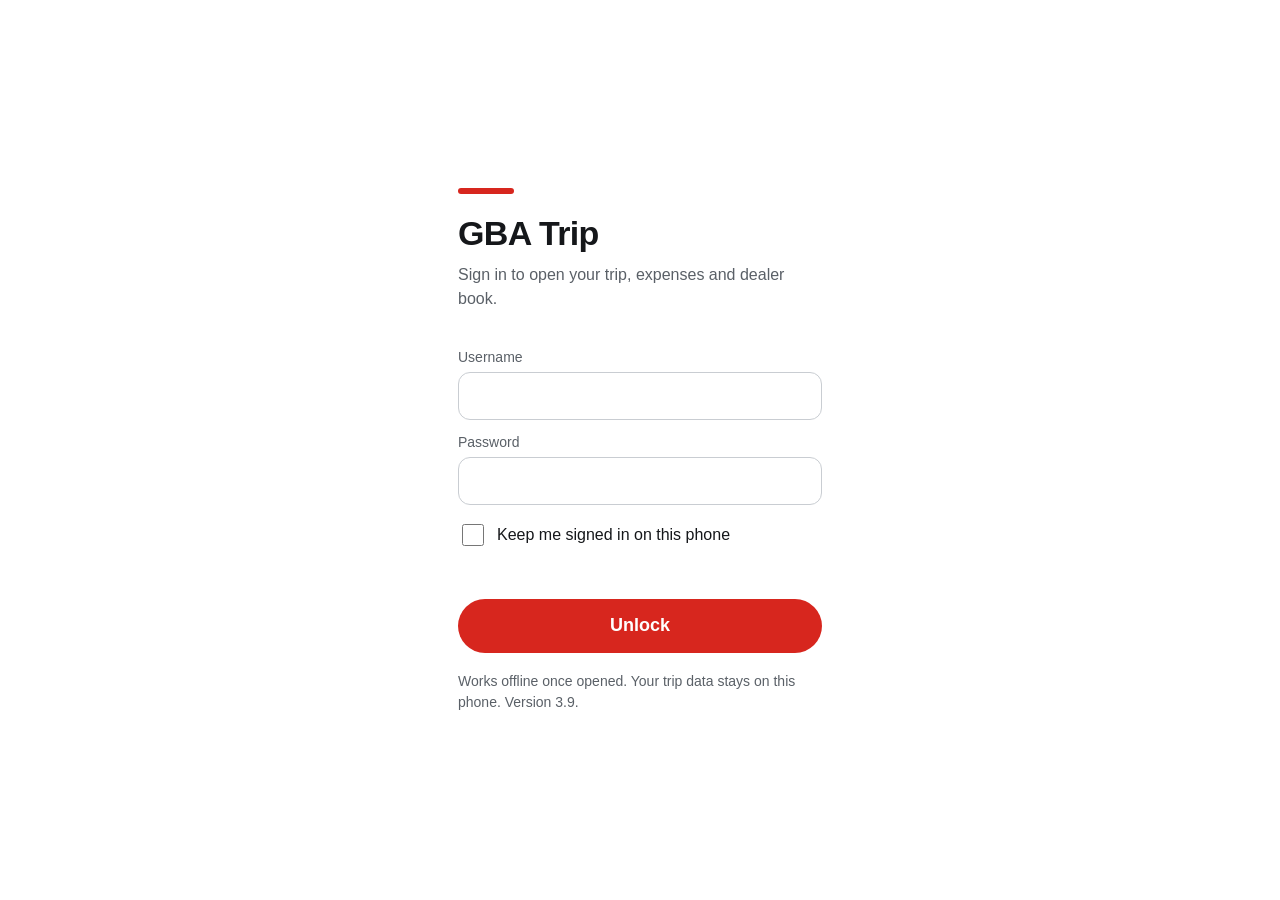
==== commit 43c1f20c: "GBA Trip 3.9 Co-Authored-By: Claude Opus 5.5 <noreply@anthropic.com> Claude-Session: https://claude." ====
--- a/gba-trip/index.html
+++ b/gba-trip/index.html
@@ -43,11 +43,11 @@
   <label class="ck"><input type="checkbox" id="k">Keep me signed in on this phone</label>
   <div class="err" id="e" role="alert"></div>
   <button type="submit" id="b">Unlock</button>
-  <div class="note">Works offline once opened. Your trip data stays on this phone. Version 3.8.</div>
+  <div class="note">Works offline once opened. Your trip data stays on this phone. Version 3.9.</div>
 </form>
 <script>
 {
-const S="8Bgt07Gabjb9QyXkWxjMOQ==",I="N/LvFmxrTXkvy8hM",T="3xfGnPbILXYC9eB/UJm7LnJx2hHuJSxDfrad6RGK7+pQVE1FlW1LsUIbu0koMpS0AyBpkgb1r7sfRqDKUL760f+6ZHs+Pu0DNjc1IjA/JZPYI+IkYQ2zd2Sf3baI0z6N1IeD5ZU3TCG2E0TFeu21FTLyjSAYapmGk6FECuObWf4EIzfn+7xPC4Z/zON+k/fKkXQeZ3yyJMeyb3/l4iimWDMaF/Le6Mw3FUh4Zxr+Pa9K/cIdrkTbjAGGaKUIjZecCn7dXTnC4hoBkxSi/2iVu0E9D0B54MjmXSpFYQ10XYXTH4lgoiME9iMTwl7FTqIjBYmPo/YxeC8mQprGdRqbWSTvcXWDncQCe7WKl4R2H8GLEpcfr2Hjh9cLHE8Yy0mtz1YI8fPc0hdw/Tia+7fJQlrsadpy+nqN5TIMErbpRmhyEMh7jnZG29/HRiSqQvUeUTCk7htFOgEEZR5E1ANJf3fQiQVM9uOmaU4tqeTHqD1fNB0oThwdwMdAi8ZrG5GcymShuTH+TDyajdVIi9mL3yIurtNT4SU9otY6MX65J39juoQJhaWGbSI38uwruxiyxLaR1S48Y5+tlCY+73/odXxwURJtn8p2fqXb4IRFJGCEDBmBbVuWxGmr81bIURhqgcbJwoPk9tVeJOpdTHmF8odhdfTmSbYkpsxkh3M6fhJF83pSTJ80+LKpamU6ZUA9rMxEN61iUQ+8WgRgusEpU5I/Orav5YyhEbx3nLBb0R1YHBwrJSOvQEM0oRrdjMWidzpUSkM2fT/r/16kpgkQvgbHInrApm7dY1e3wlITosLkEPntm/vYzCUH381ZpCuqRh3eujH/tnfT9ijrvwiFwPraLjqC2Sh/hGxMZjOGBdyhOAVbi+aKPVxiS7GEtO0hMImNoRJtelmsf15cw7hBRR0HJedobi3ahnsbt/4LdQ+uixpbaUhqsWmiMy7LWBMEOD13FsHkxnvi+NAuIHdu7cZEMtXEYXmJBzqPJs8LOiDtIXq3b/RVjxaXCR2BfZrHGdeNFJWlJOfeJE/msRQcZEwIW/q0CxUOO8dl0TB9GXMZljg1PEdoOecYnchBgySPpYXAvEI7h02JiPXc7B+q6tGHewSj96hoLlxW/2xDM4XuUYx1tHudIB1DNBXYpMTRstTUQ80zn6tlpcKWHPCPxf9QBvXmawHfseA+L4ftNHjRuogPLvldLnHM89r9tz+NZ6Odf/dSPZJ8VaouhNQzBxrlnfey4syMEoLN1/lyp56jZyl8WZV2eTcO6f8RtCSacYz/IabTmQORmIspj9T6KaU0LsE84yie7y0Y7QI21Kpg95fnLmonR0MuqQIRI/IEDdxW8BrKAC8xm7obEVWikyVk5SAnOglCKkvyjRE5oGO0qoWZmmpo3t0pq8QVHIVNHPIYRhum6wO0WZv3CwCtCqbapAzjVsgAtfsdMGsoKoMh7R1Kigqw971c6DYVaMk/L2IAhUbLK1VqiRnl8owQdk9M2/YO61hDud5SHD3/dpEZOMn+T0aYPbU2jvzmsv4f2EGtmh4JeYtwKi1ixRu2Gf06bJTWkB7QOZyGVYaCs/uuJsqxHh8WmkZ1XhP/NzhNLf7g7o2+vKF9RNsFgpvBrhHf5GaP+CrkvoZh0TCudt3dlgzj+1xR8PYWRYa691YGhUVAu1R4Ak8biPHpG20j9KYWDhlCOsQQ44e8ZbCzbuxufoX5b3Id4iOJ7GgDMjg3BFI8yonzMsbxoIwnonfcUry+iOGwX44stx9yJe/YMupW69/e5eLTNwF9DUSyQH/KWYMiHnFVGmrDcQtWdRl/[base64]/D70yceeVk7xVVuWkyxiRckLAj2p2i0dCElXahuaWQvHMpkb6/+vQOVgfI8SlA9J+zeCLkYDPPALLoAGRTDEo/q/iWarRRnIUKYg1TlRJIh0yhFRsQA6h4bxgW09ZbgQEPy7OZufFZwiMtbegcxgx4pfIovR7duNnC5hXdsZ3s2g19Tq14N4LPb1Pcc/y8HFOWQ3+bmGaHyNH9sz5jJZ81cNlqiWJGWCFRNaVpUsaCXWjg8e3JihNl4yLziaxG2zTJ4K8bNuFAJd06MvQMAW5lf2PfcmT2T/9b8XRXpBVNatbFEUbiF6OX+pib6Og1pIcFHEJ52rnF4sx1qk57Dbm6QTo2452JXoo9DP8grQlIBZyM8bR0DCU3rwPRREOquvDxGfiGb+I6aYX2PBfdkbBsHJMvmm8vBwl5dSrtXbM11qfIQ5Io7rkdrFP08t2NJTnNqFTdVg4B/8Telj/4M6I22insV8nYHtoCcpaKkCG7YcQrnpbq6+EueCGe4pVcKk92bDVz1tI2DxDcTZzjyZq4DYKWhx8SYDs5xMTaca3JVXYwraYGOnNEBtDhohOpp4GUrRkwKXoGSvzrnC/lKT+Wac3RJAzLg7scOFXPWoR2QoMojJMM9GSq8T/XgqMktMcpgBxTgOCL59NokDJJLFuiDCX5ZuoU7IOKWJnH/Q1bfxQysz0hNGWHmQpHq0MUFRaaNWUJVEQrssscESRoLmEGfgnJv1zbxINUeV0Zz+KBN6ffOhZCvtNmpif9GcGGdbPrN4x74KeBdglXbT3a4loERjDWmjd56IacHtM6b0/c8m3+Td5wyDxqnPY8nrIcWiSkynW2jq4F6dpWGAcETTShI5Sm80B7Mqnt4XjlVNhtNP3pLZppD/aaBrmCe2/Ei/IU5p03/tzzAGDrWfMV46FqUS0/H6DFjcLfcu2hXJ3DWjsNixnSbmpUBKdlEko+FpKYkL4e09BGYeShBvCC2EbdK5RSb4kKQek2uoMjpNH/kHgf7Fm+KfmOZx8uBBOubYlPbPZVAoq7+QhVkSWD3+Q1ZCiJd+ggqmMrYkdNt8BWfHttn4XX+WNJextbSMn80ERNOWUKJrIh48WWkTz/MRtsDXAhMFLdWZSwvCcRuJD33GRpQap3cyjKT4GRlS/qRdJcyVmPnmdH5N6ZMVdLaTji48NhZmpUERFywrEVutTILkeygBa2ZPKQI4ut1N0J4WDEONaMcudLDBcQHvZhTCx6QGZORezlyKQHv6ltpRiDL8hMUqWm3JDnGfR3OGwQVnlbDZZBHde9a9BT/8zb0qeF/VHzAkBA0m/4mVl43K5Rdp/n3ViWN0JdzCT+EKp23ZSkcbgZD9AYY9JoE+/ztCAtgzG6d7nA0nDZCQpAHqjZlZcxLG81uYB7vY4dXY+OegOE7na8zObY0jUDk66Sj7iiNrM5SA018Z4JfEQG/124891CKvchOmNXbd54mMDHdImoH56/XXDUnI/40nxZLG6cpCazsZfzVrgWUN2/V34G5URHl31ddzjrNqkVlI5ZqnMpCq1B2LoUD4DNvtrbu57t5qCAx5OLQQBQVnKCgfuLoKFnD3l6l/++IBMdTNE2IgodbCSzS4l0fWPjwP8fEVIEt66oDy5P6hyh6ywKhVZ/tOgHYXCwrX06HyQYgc3d2Td5+RViu21SkHDlQuwNvbzC/4eXY43JrCMkHkd5MxEllojCWOBywU7RoAn/B2zxWemYDN4JR1bAC0bbn2KSjoS4GTR2db7wvfWmHuoreN53k8+X22NECdYHh+nUznwbWW1fl6q0cFe8cnQxKrV43vaBSsTpn01JAW0JPdqF3sb3ZfPnZvB7vzceZN9h6M+U6FFzEqlVI/BkMKzWZar8iuek3OYD/N5J+TyBWZIa40f+SKlXxGIwTkEHFq2Q7Q/Zc9DvMLeN3w++YrsQqKqHHRnGJWhOGsWCG9C02MLdQcGUdLs/h+Qu11A6YoIacoFt908M3qqThZXLcTlGws2jGcj4VyN2Yz4lUxgHlzIDC5/ADiklvl/7+kB4YP3pIPIYLAcP5AWuLhdDktc1hAAcsdVd/tMFuAZuyExBjxCKRvDg5fnpv4TC+9VaTYsT8zA5MSjaMk2vyf+kDfW1RtPsfyepUOTm4lCiK6/rTxLKdBew0Z6s0Jj5GLo/BUkWGGubVyhpJ/8CvVsWXbd3+G0ePuvisXIfb8I9zLibH93y9QwThJ6RvVeK+EN/bTuGLMkKwLJNi7if/wfdb3SCr9qXu2HlfUlctO4vUDbdb3XGHF1TWoyBlsi9TVfxNsT/W1+Wdd0jTGYYbAdXp9sb08XlJFk1E2EIxlr7txu57ZwYOYBu4vEPYiw0WrYSgfUCQYx5WD4kI7YDwAN35bGYjaquv+i/muyTWbL/M8KcCtnNGFYvMXp8fhmvo9CPaTVqJTBgfvQJhu1gF9tc48845fKxwgxiUiTMdhJdXMCJ36eF1nM9OhEX/IfHNHpymD+2vuy1VWY4spAAl/6UyZP92dPUxKAslNPIMgfCFyTxhXS0gNd/MvBsWpRr/ebwrB4QCl2+gvLgsqyD6p21fWACkFn+wy4uEvHZE5BRXtTsCdmb+pfs/DZYzNl6NxWmZEfbZozoRptiZfQ5hvEbyg6oyy6bemRx/2Iw/zMQIrOVTZJxEEr4f+cqHKr6Lv8ZnWNIveEukgzuKwAVJycGqbfcwFwSil9I0YKZeyNpTNaPsgx1iXq34DYdrunKSC3Y/bp5+sa0jFQR7BkzQCthNc25vuJDL2GIUlNSPFdorh5JsUldGBwNVMmBtMLlSNL+7NnXMKm1avKAKrF2uyoJ83rgVvJWXIdUN7UaC+ozyAgH564SUiEUPicQdJNGNedfOiPVQJB9nReoBiO7Qjs6PYBwR8T0dsPsMuK0tFR3SgANoS/g3TxXTsE5OC6BXN5zZFo/[base64]/oKLnC9KdeQLj4zBpQFjLP85MHHdFTRI+LwIc9K4/eWKMW60c0HY7B+JtmKWq6wf7g9HUHxhf5HFgXC//c+h3xhro8U77U+V3vTQnScB3poxdNXtxEUDvg2C7ff/sSgXnFoyHJwZErRVeT7ZfMF1zav9zBurnFrYyNrf/n71SVjump8XvJ5rdV2Kz8WRHIYlHg1hyLA2OTLohU+6zJsyps0t1X8+/nbv7HWsDX+yrfIAeLykf1VrSU8yxzCOqKBp16PeNHtamCz1xtP+bqCbTLQ+c/Rs8gI1yumiR6b6c5OlekZT6u/fUt97N9Iw82jralEoQOtK0CP5KUjM0UHH2CI1v0VzW9aBYPKcrYNSTUCJDreSX8NYZO/bJIqYoatB7gzD2XnHEaaWdIPPk0ompT9xnqoj9Te6l4pVxcZV/HZQkZFlDZNpRqNia3WKXqJPS62LuAMrZRd4wGavVwd8g4S9RcwJp/5myOhjRC8jPdE6g1BNLa0+i+dIkNOwmaCiHPUsc9179V+byvV1yodDmnARj0ws7FyKqqrxsMD5JzegYItblgGAaSKhHbNXGdsNROToL5jvjVbjnK2j2NdGcacO/MYymlTp6c5KDXlbrAqXEh5Vo1H9zlw8ZOATA8YvyD9c7DImSA3V9EIPNL9YbFU30HofAkDaDOpCUStXCEQBrBn3rJibYLEHpdofkB2LfEBLNkHR5vIsNgXs7RV0rmUuVJUwy2XhjrgIkuxJUI9PNgIWLg498qRG7D1Z747LOQ4EFlhqTPGs3qDTZX/NcqW3WPpzKcyzlK9+LFMlbIBYb0/xdFZBKk8Ww65qhPdwRf6GBNhytBVhaxBVP0gGTLD3paxZy6OigKmzqTXk+B6F7f5T8tqbG7NQopFrPiKGgmlYJtUZBFafRJy4ungH671m2rMhrcgDpsODb4BLRIaysJW90RX3zG5MI/TBOg5/FPKX/6rWCsAH1gU2tHiEWFHtntTUoVJRw+PYPmhdb8SVxLYy0iv79mRLJDfpA32cedd7zx/ncNJkfFJyQpRJhE8Q3UvBIdxW4qq31aOV/eRaj+RPHsPUvjq5uHSr3aETKF0M5vupFjsRkGaHhMKzX6BURSv4vdqF/[base64]/m895oK9vEuSeBgjoqu2lnS81ioBkIamH5FLsFfsd+gyJARCD6juqNRiucAZQZ8zaV0UHeXL1zTbrGDnCDarqwK03kEvl/WO8ULghHrbiPKLo45o8oMt9Xk8mXGxADv4xMoqfzEsqGsmTO1gzWi2Y1/Y13olEWycpUiUBOtgPgnnrjG5Kq2LP+xhjrCRKV4f6FHgulRo6FzfDRNNrMS5i1QyXb7/Kyus8V2RK+6xcRDew2cVGV87E6hs7hIDYrgAM2DTFbyIGREIzm/Fy0Q27/UFMtOqrQDbx7aIt6rWAWYERfySIJgYLmNOsryZJE2y4unYxNLb0/pHkwOu2xWITqb9OEwnH4Vn1mtkQBa+ea8uukDz1gwDSoqiVKR/JKs9PJoCoELzkPK+yMjzUSzQZO0ODEm7Lu9q5aQxd/VKPd7sL5irbsEi23a65FHYVKLDiQadBXp2ezPClWq+cE9BevfQn6nRn1E/3piEunHxURIKxZnxq6igTEAL3wcrBHg+1r6Mrf5b7cIQ6g6pdsyvQDj9btYq7H55V05if3p1z0FILHP1BCW/b+xzqJlCfsfbFQuUx2W1kFT+uk2oIq2M6eu6twWtaV/LF/cKgJ4jbXIgVmHCk2pbwUVgDBubndbq2r1tXoxS/a68j/KV5y2miiiyE67K0/qcqlKS41yK0qjfyt3EpjhVJv+zLVLqfiSegJOaScyu6bEh0R4JaI0hQ24ExN4fm20sGeh4ZADGT1omH5Wf7sNL7k8RI2uVbF49W3zXFc2WZnYuGgqFQxZ4Yvagl8T/zFBnbn+VV0ZSdim+WkPx+HkiG+JnP9+W9i8ZVXKBcFDCsPUKVx/yMDKmQVkav/tCDpIh4Pgs/x06sg7b5xDEE3yVFC+7b8tRbPZp+Hm93DgmgogKhPzIs1WfAtNvvlPxygwKHd1CxT9loIL1mnrb/QlsiwMANRs6Hj8zCAZLdW7CyYxEmuTnVNetKrvh7KjvlhzAW4KiyGuor94+FpfvN5WGVN9XUj/1BRMjItmLJw1OQsA3RTvaF0jy6+zniEIGKSl4GdN7J4WJPr5cdXWZSZBt5Zjv+vFoLsl5dS/m7DYZAKCBZCY4xfZdNDP4SwWwL2/BI747UUU9ig31YzZVcEAIuD5OhSx3RPmY8GazXYGXjG+I+O/xYlQWQH75OLm5j8JMM0NjLdqR2U1ZVK4NNHKa52CZDtLDbYIvePDNze7A0LoIcAYU4n63NZjxpWNYEDhPRiBRmw8DkR9hoPJ7G1F2/xZumgKYLXvZRAReoCPPgvY0HF5CDARv0nU9fwJY5GjE72PzIlK8YFeCEp0Sg3j+7nua1y2afwXdI72Sk9oKCT0dc6xKGkqmn0fol+LfMjpTUl7YnxLSZqWfYsOldbUOcwBVKPhzo4U4y0HP4+DQP56I1IgRQV/oHrUQyyhrnm30pewUJZy7ykMCKMfySYOUfl+ABmD1tlv2BuhGszYfVysW7/WBs28bC6wj04kN6P7/lV9HXyBWBjtJ7FScdkN0SFfu4AupQrasO3OGuia4+o5IcTUf/xvVP8PdZAOFV/PajVZS+kGRDx2KyltJziPJHYEhi+u1/qdlg1tCebLiQyMazrqF6PxiwtL3UpdQx7wdcNo9/wX7Qvxh6P4LOP4SZcPAAV2mWOQ7y4pS54EYQm628wbF6PIVsy+mrp2PqXf2cRu+lBtQzk2/h/4aaRq+eTpW8EE5EnrVre0yFR5O8EGt0gH+U7kEY1VpX11y307GWRQ0MwA1klfDV3HxNaSA5d869YF0XZQcKrFkSFJJspIvt4NwEdYdNjdBFP/OzttJY3qj9qPo/[base64]/AHSbu0c3mng/a/5GMxmDcDgYjqWu3AiKVHb5JoAt8QPH0piuiLDF6m4HPOsFa2a+rdHYkB2Qu+Y67XcLjXX7FXJ2XuB9TV54Z95c1B6QgIqlL0z9372KNko4N/[base64]/iVQ8SsSh7MpC2BGcomuoHUaAFkdnB/XExPyaWVuebdO4xJCs0cO3XO5hsPqa4Ry5oYCbQyM4LoTW0fYp6QkVQPM707lterD2L9+biVFiCMlgjxUQMxLyvTPIbwBOMSXJE9EFd5L926n4qGXrMhtvEgwaeN4FlICnqgmemyLwNRgyVNu8CgDRAlaxRwgAXu2MnjV4Ci6RwHuQ/H2sQOZVvWJ5lLdaTtfweSSS5cid9U2W/Gpa3iDFuvjA4yW3RwoJSMYfPgxhhWqqsqPmQy0xOIDmxOORJsb9mLtGXHQ9fQLvgUpltIZXodVm6ONNt05CT0UQZ1Y6b+iGZgWRFWOukMA743VAnAnxsIJvQCmilCtdK8+7OFx/0jG+lHLvg8t8xGIMxWNP7v4zDFa2oNtyUN1MbphiwgkkguWDEmBI6KosA+gTuIiplbArwvRSwtPhQcVgtCoo8emxsp/cni2g4V00i31vQ3FuVD9hDvIRb4DE3HRDUJB00QV7DzRT6lzjA6imAWzUfC57BI+rGFvoGfzukr+DenArgfrZ+l1JPGn+CtAic8XIlXKXRkL9TEqri05CePh72p0EQ3hcZ+pWbVkZa0CrnSDUV5ynRMRoBy4RIfVJ/jFXWm5y8yoZf+S1by3JCCsltdtJRQFh0mNJCmIvt9+wt32jF5B+fuxUbbUWhRtcAdwSRa2E9D/VyxJ6isp+73KomY9xs7N34ycTfYzQKtFrwn7bRAHRLsVrzxQg7B0nlVL71wPL43DYSsZRMqWsJDyop2yiWVCrn3z9x0ttIkyA6iUIlS6MOyNHcVt+6aaHUXR5VOIhycbcAso3Q4b08OaJhfZp6pWYd74/EgqIGxSnW4f6qnxV+Psv2mm0eLHobij3Az/GCu6YvkBjm/9HVG8ReBHf94GTkmHR0uULiAs2I8mWv8aL/onuQXFO31gF2Xx9nWcOhTgeM4c6HUMl9Ud+LRI91PI9l4ZapWuOnlrNdnP3ZQkn85DNNkQapd2bUoCRUHh398SPEqO19/HyU+edRafZdHVfRbTqyHb7rnLpmRTrlf3AV3c7RwheGNCaYJuhwit7V2QW06ECv3cWnmI4pWP5fWihkCMDhIRwV6NScgCe4ReVA2pWQL0eqI0sjK9XS30FVvOFdRyusoIN/jSB9lbsBHQVlK+6I90rD0P9Yte2YJuRhr57agYdBuqxcIoD0D4xwYc1RWcoj3yyibaiehQefiSz6qrZXUzclnEcpXp5xi94XClZsSP/Wy59PnKBkgYsMo2FzfANEdCZUVJC4z/cm9FVVps0h0Mcoj4PJsAMiB890BVHnyia8R+86Rm+JOGcsd9uk2dPgrWYS9n8LX75nSkVjYOHZG11Ou86wQYLiEc7PkC+wrJjKA6b9wdjc5+SR58E2NG2kQYA4GLYAYW2ytSgj1UCzvCd15Neu75ymPNaz87NREfMdE38vlJUZgV5rb7q5gTcsv51c61SzlWsHINU4M/egSJwsVKdNVulPz90TIcku25ZCIqrRKoSaBE/G8vOSImQgEo93ZpZ06Rw/MM2ydaCQtaMuy/AG5IgnJDEzbSomhhugP6aYnmUy4dyiP07ZfTEy/KIJfOzTqcQe5MJ0xkYMsJ2rbo2X2inuI96v0SDSgJ8QaGCJ65uqWB9s7/[base64]/yn8ZSS8/SUwE7wpmA5wKaLNlG3YvWJ7hsqtHm1NHlqnuuiGVsNrO6dSiV7JVhrxXatZljkcFs1ALriNdoN7XGMW19JXioUa/xblc7yDvBAd36k3SWmQ61fsQZSa3lUfkOKB58VevwUTWgAjKHDdxfNbHQ5hdjuQD3BoHBUmS4EdrNrc6zePoqHUszvDFDIV9Le/5P8F5U8952VgeYmFmfYTx4eZw2UiOHgfhk/01yXK9o7KVR7MmRR4/[base64]/DHj6W1n8QeyV9ZFl+QUz/wME1TFCULR5H1n1WEyIjCHDplt4qmeTM602WuYCtNeb61sZ1acYOOpy2KhIdc815nvaEtREAHtVEuuoCk9V5u5ZyXV51Hby/4ArfNGbyz2An0MHxG0e25O5JZJr9b9LPeqYJ69ZR937jVziOJ+H/V5AyF8w9QughLbmC54ixpVPa7Cz9hA2ffcxhD+Hpf7RITBqWb5ASqSuasVuvk1Byw5DremnbfHb5hi52Y0EkO0B5F+O57GLp9q0FUAg9gr2lwRbNUu6Lo+vFIZ0Hwpym8O3iSVLIC0lag82bRk7WRCFa9YV3vaVFdMVnaL8Nx9Nyn9ZqDWARqKnGmHdj18Pl6/73CrKMlEikxRoewCobPZZ7Gt/BCeroN2CRgJ2lcjPhZcEfeJSN2sCNhy+c11U/y3we6/jUIa31PmVkK9Ixm1MV1jqS5mbqo4z6Cuirchpl4udxaL288QsjH4lmX8WtNjaNmdZLw1p281/553KhRIHnpz+nCjafeF4cVyVbPj+KH/sQCjQfDtqquHR2tHentgPHltQBuYBEJjTT62sQWIiX5Hqm5rwe4obv4yzE/8lf1BsrXIKrM6FHbQ/6bKk+QSvrOz4O8EuNE0SYxnaVAumzRNdZbgAymuvxjWj9aQWt7Vi98qSuEScsyBp9Ftep9yOhpT+3c2fQWFwPKq1DflJ9fvMUwdW57AjA3w5+eFWSRXqyeB4e9JmuHlOspUDtEejaU1qSbEaQaDxx2mB6oahN+nZqWmcCQOCgSbznlaGxG5sMDpjcCIWx7xj/g7IOsbWO6ETbvQfz8Eg9rldegY+W6XQRtDNkJ1ckSITl6kVvvJEkMpfK9kZPtBhMdeWE6gDczpObWsrZX5Zz7q8vHAL5Pnj3KxlYyrY4BUcFqeXWXG7W42Yzi4d6hyLVIJO9dpWJ+KzFlP9yWSDgZlAzLKUUgOxRIOwep3Ry/QF0BFRjBQjDScVdDYHd3PZKFIY1EfQB8YQ3FIK+jHBqN+L73RoVHgMi+lNWQ42LJIroDu/sQgw0N5+qChAFA1k69sFIfrMm89LoGitfLJ99iqAM4da61GhRIFhdQNeJdGKRSOXcIJMnamsjetR5vVCHTc3ApDUnQVCJlMXft4aueey0jK9XwgPYumZvhCfrsPJ9Z5jxZVXMNasok0sWMAGtTOq/W7ux3HiCw0/7+6tIyY489Pb1ENzdnsr5ihO1H1sMUaa/YFyUOKLUVKXm9DRyVLEDXmTV/HP2Onz28FvsATFUMJz/p+L22NMJcFWFOcoZEFwU2mmGqcfJuygIHXPPwYgA+na62dhbFEqIZs81PZjIh1kI7kwv9+UOBgEEVKVO2d4FUUlZnF7AaMmRTcc5qw4WsgGrr2oTNGfaLyfcf5He7DFazW21bbfp+8dSsFBCrra4sCSZIVGXkhPmGMDH/wX+0NCntnAVUdsJwa3Vxjc7ji2L/Efm28XeY9FYWwx7680kvIgrIAdGiqUHf47OtwuU6zBg46C61kUt4ej+FCZJSxLr+WcQXHSCBEZ5lwZhgWyL0S6G28EaYuq4qW8uMbe8n1+JbYsquO7A24m8VgTZ+Qvr5x6OnhIossLc/psk81x0+myyURQhmuUaQ2VRsWcOhZffzPWQYaOmuEq6cSWz5jz4A1iz4MGW7zcDdafrKqgtHvhynsSfVJlk/7uu0cNjQaff7cqwgEMB1MDk9JM00sNsHe2+ymZd6/5HEBKgyyDjPOoXvcrsMa3pLmM9zh+t0FU9//IUsX2/FFfAnj93NW0KuRc1wOu47sPcGzapFsrJ0ohul9jTRRJHpOrlt8OfFBxrRYyAjlU5FG/pS/dzy9vL2opVFMKfWXF0ki/[base64]/Z/aB9PAQzvKU8t0oCQ7iom5aP86fJFAU494JUpQ7dxEGv4ht6jPN0PqRxDhlPJi+3nUXUlAOjUgdtI1CjPobG+wht3vxbz3ceEWVOWqXXZ29D9LqoKoAVBPhGW8SN4nhcYOm10bu/zlu76jDEDRegYComnflDIGZbYsoDddX30TVZpXL65N2XXf3xOFy4CT4CgymFN72Tof+uNwQ//Ixt+qF/kPNy28ZGerm7yLV/czyPF9r+BGZiafQvKZ+jO8/[base64]/lfhnvCzYTB9tDbsOxE5BN3ljNKzT5GIfvjBRCDqc4nIx6YcKz/E6wyzJkK8Cmg1j0bmJV7BN5ZNr6Y4uUQKUWMDnh4eflBAyOWgClQ/sG4DHxDJW2RcTOm93H/HO5b9R0zzYI/qHrAoJr5GI90YHv9McqAPmJQ08oIWrSOrd3T4KkfD6lOfiNSlAJgzff0a/Aq6cyqhIhPob5c94qHEODQe4vNnaZV6/CUggd19Zd6wXdrMGOf4Hod6RcqIBtzDs5nuCIpT6t5eycI8BNIpdwvfHpsqE6SnyjtLMlDllt3QMpcrRjIgUJu8NHnIZLun5VcOXtkheyAEkSo8vy7aqDEQAMORGA+aiVyMu1BRrlrcScCHlePCQBO/spk9OpDvQ7Cl5UQp5VjSLBPpvsRDFhhaoi6AC08K6RcGYyZAtuJL/0/iWh+YevzmP8cQ8LbtSQulh75cabhEJzSGycuKr/gsI+A9YRkMhmhu1mUa++k1wYYPsNG39nRAk9exbvOIr3eY6dpif2P+BBmfRdGrGZ8X/bqAjT8l0pj6vMByi0AlT0H/d3oQI9nodM55wbMxkJY1v81dRckRFnH54v2HE0DqtJgS+ZtAADzjVweFsD3cAkaKk8HXMI8ti8C9XdmjAfAvTpy74yt3JA/sik7LbAGpWl+nqeWZKGfwlYLwiWnbco/75fBGylTjEHogn/97YsT8aBaA4uZ/pHZFEKKR3sY+6hZZsXD2Tk4q9mhCUwim5qyc4M3vB9mxLZUhbx/niXDOinSzESv/f4o7R3VVmHXlNQq5s0IWNMScxIJPZtBWObUSfPhWVPTzDQRkMSI8YUwZXw6ZyYxo3bAurdRttByIaF7HOyPpASjDmtGQP9J3cg1c79jm8IMZ18IewbVBw/jp0qDgXrfy5EX++Z4yRggI8euTebGa5Uizf91qRklm4Hl2mBTXqgREoO9n5Sgkv+I7esuy5BzqCiyTL+2mWIPLT61UfB2pkbgLif2WTIbFBaX5huqv2j/RA10/QXLnFx6qikj3Um/rGef3SVSF2dAykj79dCYFAZWc5y6lWTMzwsz3smCAYI7lXXWGcEx5BTqYukBRM5GInLrCoVBJ11BU2B5DRcFMRUuik2/iuk1m6l1K7XGso6owIFQfPHBDvOdy6GxjEvcfIDt2n8Vm2F5Mtqw9V9V+9nJDT5VyDHetvqHMMx1GBOmidHIKZXzDEaloq3a5/piJAHmrbP2lth18eZtnRU2yiwS2OHT52h2wwH4KOAxDxR/afRtbToWRffgBDFFZl5l8QDoWRWAKBRLlzqNL9fKxNAIJ6IUnU9jzSH/5o4lc9ZJHpqH909yIqXztKVK+BuRQz7zX8AC01RWshwGloE9Z+ITd7NrWQ2dF3FDBToPhWtR4MJy5Jf1WYvaaz1SiPL7+R8fWy2YdLgdDV6gnv2ecmjXdGu+IfFz4soyhu/7CmR7tz++CWUUKYWbsSbMqc5RxC0ovl7FEKYb5+nFjyA0j5oRShLXkuCQYvO/Cn7CvIyoKiq0XOSOFCZiNLU8EhnuK7FpSOlntZqk4zI8QqgZk9C4JXKY+xEuS5acPP3FfhJ/2cxuuIipvmGN1m0IuE84zVsMQYkdY5pKrY6LD8aDsW9PTgIY0h4x+wORuWYv2XLaQfbUzgcZ2Y2+MJSj6uhEMhFPDwm+SP6ptWPh9MBXN3GMXesCygZ3EqyFIaTQxLjDyVrF0SperIZ3wTzloUdGg1PSRH+vCjmbOqbNxgvn7Vrh/29HFgjS8+ncNiyrG1wu+1q4OCFFNCKBYQFS+9sO+SmEjqvpoOvzbOkEOY/DTIKCK/g0jNqZSRCS9aJbB63wYhh9rOf+Wt4KRwKO6WQmTURyEs06ApaLX3er17Dj/moo1ZCvx3hzrZ5VZvwMTJ4ZwCZa1z/XzAhdVcVI1d7o0yjK1ukdxjrEOj4z3VIPjFo9x+V/w1XHhICciFolAVJhvsM44V9VxqMbh0PCRxjTHEr/ac4OWHPYiTqWIqGaHCNis3Q/EdqjS951aREcmJh2WDsi0wLtDb4hclJmSuH8IkDcPP2tBPYzqbaJLoqRciMGaBJcpcm+QfPNnc77huLNEu98QVbqLzrtM7dk3ekmMTu5nss1A0MyfyibfzTMYRwgdGnY9I5ecQXr3eqh0Za/jNdUjUUmv8Q4G27xhU2RySdPpGT97ZmD5D6rHfIrJ2YiH6gCcwGLgqL434/NjDXxIFpnPLgTE4mCLU/b2PHxjmDhuB5hr+3EbyXCa5ldfsmpH8NUd/S75w+PcomAiulG5rfJn32sdyGa0//2n3DLEQdCUe362O4oHB+B/z0joKssZea4ozijKM/pYQfxVCSLUiNavLFenLdQ/SJWUfz5tc3qpzzg5clN58wotqccq6a6tpuacedfLRGREWLbyniXnfPyF+AkiV3nlBLIn3oIsOqsdMGMjTOkfA8nXSTH+JsCMCDMtwBw/ajd0A0+QW8hytJrVLGc7XLYp/m8aZl28w+kG1UHjkpWMTpzmOjU+vSv45WWbk7jhaR5P+7Qg5qD94GoxkJPqZp4L1NGTODlMQ0JGEwMYEdwaCmJ3ATGJf8gHGu7nnucWxMRPd++9EvEv+QzINUL9MPtp9rGsMpdC9ISnofELMu1E/7DFjrVWlcVkLTTbbt1oITrq4zeRlAl6IATxonFaDoBCJWCMwuEt6uFlGsNt/K+OwKGxkTPRmgcOWKBUhWIsyNUJlnssAHXF1Rsw2D0jaX0FbWiFmEA6K2wtv4iNwHtJdNLC5O6WCPKHiedatBlghCG5B2cXrxdgyEN7Eiy/GTEMC0LtzDcvPm43mcmHuuI0WKIiyT08UPIt8RAkROzLqpEMSFxGoPl6WkXgO9SutgAVYWLYaM+pdxu/fry2h8YoO3jHtzbzx/OxzUVmW88Cej6RppnDI/MACCFSbtU7a/E8wPi0NpSzY4M18JYJOYrrnCSROZLPfYBUN9c/qIQ0LIfH4v7OXEYZ1RyklkejjzP1qRTyQSn818LsR3iJHcbtyotPP6fEABLT4OIAAcwbQk7vvKk5qZEyssOwGafnDGTnl0hD6BmTULbDsa8uSBBZjyIha6kyHLCDtvWyRrk0Mv0xddIxW4ZyVUmWTCRfUk9WbrE5lgVxGJvBC2vCgoeM9gi8Jo/s0kb9QchXbzy0lGhUluZXQx95w/NzYUFj5Ct38rSr9l7gHfQc7vdYa+eA7VyjBE2Hh17hnfTH5IXKX7VBdXAl6q6+Tq/PbXIfIRK7lLbdz63YnQ/6bj1FeNR2yg47wVECqzM7kNK/OirIWZ/D8YeXgwNp3QNsAdmVKgbce3OnCYWI9mWkM3ySDqfwu12APzfmuEu9KOw3JnZE9ta6Ash2RnZMTYLI5A6n2LCMv4z1/B5to6HQgyXF6TnOVL2PAarenb7UaINkgks4b2jw4tez1NT4x3GzR8M4cL2xYgOJAnNoyUiEulrH8vHCSBYxt4kGXSYYcJR5k7FKhX3GiKXyVloCX5jTr/XNs9dV6Zcg/YShhw9BuYTxZTlaVSEyZFJc6qdOez3StQ//XDkHAZRgY4C2xzXdcN+/ddBUjv7fKej1l3BAPG3jgw8DN1kr40WvVglIWqADUAQ5H2041+hmYk4cQlrYpws+mG1KI0HINFFMKfHeIOmWp/q3jw1QYj4631k9SCoOUGLH+OlJue3VeIDGkyLNrgxKaniVpHHAvW+3oPQWmFjzQH8dCRi8zKTHsDXkwcj9gADXW2biSfcp6gd0iNGe3/3zzubXAPWyUA6/nPY1giqN4snIF6PD7gWWeoNKPBLDSMQ/PiTaYL/jS53pr4tnXj09LBCrFXlslv+ih/xapw15RJwFl2WKmsCCDMYkA6+jzJ71Yj0y8PWCMqXxetX6n6bSeH+PAMKN/[base64]/tj7ie3XVvMzy2aCs17JPV4enQKnJYn73brcqv/tfb3SM4ZklrYF69qvzgtqt0nzv2ylq6Y6yPhyL3MZHDX74OcV1bzq/QDXTZ3PcThJLwv+agDf9MxoZKSz1KCL5eIzknm4v1E/ZUDpt8BDnW0/qv9pngUNP9h/0B/gRv6ykt5jjaJdo1vMt+tXPwvCw0MG4cnktKRuv5LtSGE3oaVDZRMxpm5BPY8xumHjZAkHkPBdxxgFI5rNMWk8A942/tSegwpjL9pam1zwVADEU5ONFhmFZcbrVXx/tV+Rb88ArLK25wDAvJzQgMXKho0G0iFjY60atH92P6LgCTrKwTIMFNI6lrdVDTwzG0tcIG5AhHX3UEX/O8U2rOMmD0stGPKrpcvIzMe0tD4PSdo8MTVtjY35SyiQFFidlt/[base64]/9sU8DQhpJQxszqdLqgyJpMYpsVKZ+/wRf44OdtESmUsVcENVCMQYzMTtYwkW2SAtaXg9bsTQQcodirFHQOeL/XwP5V6BxTl9ZELohgjOzgUTerrVlor6TYRvSI/0XrNyNnjEE3xVop9UEeiPeuXMyHHTXdm1xnvwXBbmX3Op+bs0k1KU+Wr65UTMeX/SstSspU5d2zUqz/[base64]/Lo/1OV6mA6DWgwfX2H+SKrrhP++Hew+MGHjihc54J2ag9AmZN9SDtlNcXbCYPciKIYu1qRt6EuKQlb/phnoJ63f2AkrPFZw1Pblkh9fIjX/iHaBpBwcoOgdLvjxAYUNu2nyXhVTp7HwR90eR/2bB0sbrXUECplAqkPtgdeFP5eOqnlwVrgGx845RTnTRbmWjStfxEjOy0kkn/LWViitK0lZmqYz2pLJl3nPlWU3VKIdQkoGQVk9zi9gmJYBf1eFXosjSL6EGuXIeaUmVh0dh+uU3NMetfeRdSJWyinZpDg173qiIwYdNWhaXm/HPWfS47VDAWUxnoqSWOlqwsjEiwEBlZGzDWjxzuV+n3AeLtmK+byEGo7bKh8jZOB+pNaNiJfz3eSUBQLbSZo7iTX4fr9x1bV09MIXv44yK9IuLbnWu5dpEBTI/qKI58t2cA9DBpJg+m51DCeF420xSNRyS3Rb3BKPQFvnm80b2jq3xl7Q5q/ff0Mo8otBwvEvzx6aqg0UANKxFrSQ+2effKAILueeRY2I7Mv5R4vZlXi0JntJXsYGgB9ER6CdykN9q0B8fdICX5+jxFQFjJpwwCX3xXxHJqiXXtkOftz4hmhQ7ALQy++6NUYz3Sxx6sdMAjlxdIsNBZMQ+yjyEvdgjpaAmN09jEnYjb6f7mC2O9g/aZQTXZzXuxqdAFuVamJhdQoCvxMedMgpUbt8b7UWbtrySxHml0E2U7PG3m3vDR8oi6Xfbtx94GirntftepBUPoaHv4CLJkg7wEOhH2d744a8tpWzEz8Ic3FQMsYmOwlpyE+jBdOtSTXhHYxghWwQLWQ4ePNQp5NIIPiRirXse68AsNK8mR6/9gaHMTBUfbAv25vYmX0ZsikRuTlqfhj9bAe+1N9heWw/lb1FYyka/dCAWlS9jqpKzBlH+rOcIM0+XLudE5Y8a02X/QPw+iRqM7E5sM9JVjaYVcGJA8pEZNQ8SaRj4N13dcNp7nX6Vo8IyPBRrvn/[base64]/N2k86DaYRL5ad4sR0LgsDXO9wt+3K8Zz6hizw/fEAAa6KBHItQoDOj5BtcAnMVxnRBdE0mygKxYr4VSlZaUAZKRAMQvCbN1O9qEEBMwVFppDS4yOR40ujXz+qyJRH4YI2FRc2jaP1ypSL/jLiNzm+pae/jqr49XSCAWEvb7NL1P0IoVgSG5QMj5oxaXqbvM2IZo4aovuYRDWxigT7bB9fnpNSJ6O4FwmPz3/Ud39f73TOnkX8Fgt7XzBjzDVZ4zycXV51kiZfvoJGFSK+8siIr5izzh/wktvUmSXuoCvZwMdSC2J+2czKBJ5Xcz/pbwY7Hz7Cavkcc8oFV7KU1pJ2N5OTP0UXMndsWFo8PA0KGrM7ewmt56vbaZGz3PvHEPeCDlD9u1Y99m6TyzmFtA0XNJRd/72VBGZ3mWi0qJdC2eCTd+I3sGBmXIAx5JhvnCD3FG/UT24ZI2lWz8JR7ok+IbvWngLL7SjP4e6q02R/[base64]/6tffJhpQePZRvj+v0Jp71A0+PNSMIRPmWqZK7tSPoDjc0LmZFIgx/64zy/H2SdSnJUJlu4B5OIS8eh4GuHlGayyCgPUkXMwg8briBfvi5C5ZyDSUzkri/GPVqmbYLRF1eoeHK/+FkSkT/[base64]/EAVvLCvlPXmRQ/IWpVTVtUTt8R86JCInFIni7GRAWBk1aYALhep7Lel59DiRPIbALNL5U9t6/z4wxb8CWWo/9WkETYUCULFrtEUeefNmcV9gawROaRTDPSTTrm/I+eXqygpaX3acN/LguSfVy/SbPw5yClJH6/2eJHh3d9LOyW70EvLkD4tbRnrPDXpJTt3BQIJcy39bU6FrXmxLoHNTVTmRE7zU2cnscvM1v+I5KfuhPoeCi7+2zIhVfF4YBAnauQCekGHoPa/JFbOwQar5hfKTFDHRpxZKzFiJW7YQcjm1q0gqJFCaFALddhu7RYxNuXVDhXbjrwwU1V6E9CtHf2VATCQuqcSSGsOb6JH0wgQOJgJqrycFGMZF6+Kw4XUUnIMyr+DxIaCvn6Tev7vBnNZQQe0lcTIg1dmfGW9l6jEI1fIMo/tBwrZCtti0POvpDWt7aaIs2mpSwZyiNLY4QKCaf4yKGu6N26hEagfSBb181xc5cCcD77UiYK1yhIGwtx51Bu/Wqn0DRVjpA5K/abcTWJ4lStMHtpu8ASXkAIMOnH5kifBPm2wfzV0bmn9GfY2B0lBN7HCfIrGfuMx8p8zlfU6buY18rB60Mgea/qW0O6BIlhU3LV1gGT1fe+CXYfWtN9V0ansT3pcUpgzu25RfiXil67767GSSmv2F2by9XQzvGOHs+cfyjxGajYS2uoBiE5QPo8CNGgGVjeew0+m5SiAm4wxhfYpIevWsEymmU7JUwqzm1LTySkRSL3/7CRF7NBBIFBuD2D/CAtArPi+P4oEFjKemo1wu3AmUKKSVVwA9Ft6x/OQqkxSGCfXWEOFfYgE37IkT/v2eJsqLoJhQSdA9fD0B20RFzphT6lUHFV5Ek2V+6sfM7Id4CqWLeXXJhVUy3Gfs2H5r9Pr9ba/UNCRQZ9sMpVXzRsfrQkejRKNaX/[base64]/Z/pt4/prkLDz+oQse/EXO2ImiW1Z65vp+KVDeoYxpZ0/PH3F/APBiFGSrmNXKNhHVv4cIUz5OIy5IRtVYWV5WyVTB8DuB0rJONdMGiDBxMM94MFxM5vo98IBcMqgq41+3OYfp8OPveQmjXrDePyn0mpUQPdbUYaVq0Xle8BriUD5HVkKhvNBLKJHe/9GmnG7OqdqTrUVq/W2f+I35UNrScXIuzmIWMW7Kpj14QSpOcY5sN5wNvaEkeZ2mW9Uek4tzcsDQ0AU/[base64]/EPetJMoy1pK0QqDMFySk2hdxmcD7hR/IXpmmkT/XMZF1GSp70n/ZtKjF6QMNbpAV5s37kFBFUU5WV2DULc1uR9gH7HiuJ73c8yqt5k+DuHe6+l+jLDriGOztALeZvW/Uvw1OYhcXKcBLEyv6HhyD5cYL77GL1eJWJ0Vj0YxbKQkoN0IoYYVqRDwXo8YyDvKMq1vSCxR9pHFqphk9PuTogusB0CKjGfQTPj6EP6+quE9Bj+GRT/nrQQ6aS6runi6pMDMg6Umpvs0ymrg85OV9jA+2A7cfDhYuoV1NBFqA/A5IsahkFHccdV19fOZ9CRqQLvSoqOjVvIsM5ztemn8q7kQeRy6bnmNN19w0KBV3YqabP/5be8OBfefs6waBy4ASYHO/ut/XS/adiSeBRSmxDHshtO4ss+NInaCZQ+gboSn7Dv0+VSdbZj14B18E+TVsMLbcsXGfzydSFXU+EK3dB6gnZbd/[base64]/Fkje2eTaK/oXT3hdnRaO299qpVqoor28Zic9qWclLOnLf64YMIygxrukX/w44IrogGxggpu2q9T0BQlYhbJP8loVZfgXR0Y8fR9AXN8H1fVrdolHbdO69S3NI+V2gU0a8yBhs8g0W+uy5BX826ahfdvDa0hou7tA56V2mcQBBfxBsInm7dex4g8B5zcBesSyDUY2i/+KmfPqo4HSIbYifdkLl40rWEehL/pUSmRtbxFJURjDat50FT/n4BW6xMEWNgj5t8LSsNuuvPLO+QMCBclmk1K8YKZx5r2aaSIIRCs/iFC0hXqR34RstExwTcGoRnRlwY7hyewvrD6J3Uck8xD5Lrf7BSM/wC5OQFPSUhkGjzzIRmIb/5f97Lb5R1og/CdK62I0GDgW2PfeF8ljg6Gg238hjR9g4hsHM+dsJEffu5KM7Xi25pdZwQjdfizqJMs8r6jNs/+h9yF/j864bEYIJMJHl/btxfq9GRcYNY5yp1Ct6Vhwm0cV8ExPq7V3g6WdvOKiPoh63ZP9PgUmfQVr+igUjygXwQVHySrASs8txBYc2ZpCW1Upmg/3nRMYFE7LdstU1Od/[base64]/9QpgAGcmAgV9RGGJjS87639EkH0Hz3dzPEdRf+p1z0H64lSPu1DBobW7fAQKlZXd+TYLEmkYwoxlafJmMCXBtyI/KyurYcwYBOu4hQIN1nDNlJUI92JnM2cvzm6aTY6YD7T5YMz8FcEiRP9MOuw07TZvc+dJ+ChrrrXuQxMx3YNNn9cywFnHCN6J3+Wbk/5K7XYgkYmgyl/h6UqPLfqG0yYlyCozVWvzNenntUo3tt1vIH1p6mpeeYuJpJr1a3Kby3Ie/MbkW7u2vb5vJT5NzisREPGSHrWLcPB+i81EJUop+gwKI+T/l1dHGQ9Bnx3si6unHKsXHpJR016CYVUKdkY7CYPLyRwBwGnAac6EqOJvjqw921ObJyLmn1poaPudE8oVDM1ZZ7Ez0LaPS5bQwfLaasYz8osZoUcZsAPM2I0oEJl8f9XUxvzxwYzy6kUMLnnjms/[base64]/+q0j5LZSs7TsvDrondofR0LBAfwEAQNYkwTyWjxLa7Qf+8ZdXUJIprvATAQKqIf+R5pXfFZpcxZaQz6HYv/sgslXWM8A8G4CZFK7YzAsG1KPd7Ki0ZrVdKEFLn2bumcMSiFvSvg4WFHg0HwKW6oKKMcQ+1xcCY006kmMhS/eA20q9RiZ0v6BLf2onOj1+J5LEFoTP58dtwXWl4DdAMWZauOcdzCH9YgmDfFGtjNtsZ/x/h2SgZN8rPo65BgUiDviy3oBxzFFkBYEIBDQrgHO30eUbhkKlPAz+x6/fZrawNFRvdRbuJndSUDaw5R4E4JC4UeZWv4AbYi03AnC8moA2EPrrHa+Enq4d173hAnXW75WHtCI/pTynhKoKq3M5WqCE2ekHOR79xVGEgCbB/2uW9MPBM9pxUymQi7JZmZ8PFN5Xo9BYRBItXIqi1/ELKyw+Wr3uzKiDuEdsGbHMXaYhiA+kAdc2xwMm+/VVJLiELE9vSVe/94C+TucU6iRVMoc4JNRGNCXDdobzv9apWV0MpBPcnttcsHGrms5eD8v0GuR49eBuEV0e9aBymnezVcrmVC/7sPitEEPQswN5G3uZkMto+FfwSNf8khfPRZuMOrHyD6Cf7GDxHwOFxEOMwUJcPxr5TUQPFuwGtznxLDjSUctUSOwYAIMjXaL0hlsPOWCWO4GnhuYH8Qm52kbzDi1G7Ij6NSkfuT7wiFh516sCUSuN4jwm/ge6R4NZACdS+cyWW+x0C1M+Jt3A/tTPfVBCQa70LdQA9MGcjNi8TDjnYpHmUdosGzSd1B+P1PHwkTgA9Qzy8ESC3hQqsVcQHPJz5cKcPd7yY5aEkaTSuOhRBGpHRx1ARTRYnZdMlsyB5Gw/tb1WJfodvmbSH03Pi1uUFTIQ+sKdlbgvd04kaKsg0SFcs23IDMw/AVFivc65btJjA1lTJvitmlIr4K1Lxu1VrOMwesKR8phBmNkfxJq82wGsORekerok8YzhTtMDBPYyphtRNSrYGly7NEtrAVlrjgexqWCw7S5tpg91S2Spf9nrbgT/wLFHZohPm2KyphtqYFMoGpsdgnYy174p183ZfyDlRGLbmcvcLVsiABrVB0Kphi3y4akrDi3zs/C2DuEh/ULeTkLB+0V69qCvG0SIxnuMpUstCNpCl//9hejsZrWJccjZuYe98AUMPRGUPuOyTmZTKRid4XoWYikJNzDeGw6KcVV3G5SdPJwg7rb0ELQI2UoQXWnoyHVaJANATTiv8hxuHdYCZ/XXzfEOQXh20NMUvznH+hYtrlgY7q9SSkeZsVFVbymHu5EuB/lCA0qa6EQmyInewWQgvJbG5MJ9jxtIlPvTQMtVmC4p1IMS3hBw/5ie7wJloOC4Jp+kFjBAmME8iI6RqdbjVIWuRzGaa1qxrhLfUQVxDdJNUJvcrsajEe84rMa7HpdvO4017tocMoeH+YAqArl1UJCU/SZnqDfvbnAhisIM1m13qEZZw/sI9MM34VLHoizw1sR+dLYlOMgki6zQGnMJE+E7uz2nMPoc6uQoWCslGgEhEFRhwmnv52MhNnvYRvAJL8gPjy7+ZeT8ti5DEJxhrukb6f4N+hNkyrIj7rJ9+n5wHcmofZU5AVLwoYxamcYoK/rceJewhS2zKBbNFYP+WtNcWL9ZPp/mpxjvfUOZS6PqnFpRVLgb553XeW+h6ZUMn8b3+h92uAVy4eP/Oao879dwCVrJRAXOjJ8njaZLV5iUIJ+3T1ncA6iaz6xmoM31e1tISt9VZK0gax87F6lGRLVcsU5rb1zR3k1+cz5zqoYxYBtn+yFED1y5Bqjj8TsubJETQXO8fdxmqlE0ntGc/BmamJEc9taOUN5oaf283gu6uVMROFVC+ISPYgF21vvvRnO47Q8C/okLUMzw3iwZTK+8+5lOhkRF0brChgYFGxlE4mRDGJn5zgiTauNVGDK3jIJtKg4jBgpjGXt0aNo5J8HJK0kDG2NcCgWXOuBHAvbhPWbCzmfJytX1EXYyzAXm7BS4jIIsg/Q/liy+wTwtCUTwao+POjpKmXs3F29uoOMVe4saEU5R1rIKEcLV/M/JQHpIPcu9eV5gT5JIngVW2mlY6OnwY9IoPJqDoIIW8JQPzR1h+VhYxNxbO8cW1sCsZPHJ/V38cbS/i2DbEW2u4yfh5IP9+QGpr0ZQrFv26ErJ4OYG1Ud2gEpxYez3kjNsehH26ysQwMyBU/FCYC4FY/L0IyDmHVthPNK7Rsg1RSyPNBo5hxlzhK2ytUaf5hN/YMiSxztmHVwF67eVwLesDD9Ukee5lCp9ZxU4p+21DzZFIK4IEmyoOwHKXfXB9Ixu4P92MqwX4X3UNiBReXouhOWk8KK/0VFvjdc3lUmiMRmY056aGqqSa/Z4oVLX1cw87sIQ4nb+5YXtaxBC80ttRc3I7p0Bk/DYhkO9pyCbUKDzKSIdb/dTG9/FfxrkGLG/8MeN9P6AnrXpz/e1OoSuXp4Ek9vQuuP9pFIaq/RM8r2ixQAfixJm3kcenCyGi0OCAvglPXLCa9o6HhW/P1nbdIR4UlRq3KBLjAIkDyM8IVrnIkO/imnWi4IJbM6KoE6Lr/[base64]/ZFUwjUabbgA6TW0qREfnNDj0hshOnszSzTGOd39VJ0EhBEtiMc1o6NGoK3DUjWnRpAKbu41sE5Q9yoXYfN9x0trm4m8I0EtubXkHFXZA8D58LvEaHTeQZYEPyRC8akkyj4Gy9m/3YTFYyTScWD4XRn9He+7hh1LbD3kKxhwYhT4JCTowanZ+P0c91OJi1xFqEog8vU80wMEcCCh82y2bFjFfJEghDOHwm6dQo35x8d7b+0m6NBCLPXjiuhkdzl8Q2t70ePnafa8eBpMSV1rrPDCDA6WVn9BJXQUNjlJrh1Q2E/Mmal8P2aSIDHWbCOa287FNYkeOJRj5UE7evIADOa/JEM0jJzrGcLmTTYtQ4wTFzIC7DvSRuR6p9LYGus6q4aleMpTUf2qzfGPv4XEzK2nCSfdvSsI0tUWQffVCt9nCD6DYiXeTtYMIIYBKJ8wkDkVsrGj+WVgD95dfeMOd5uanIIVcJz2DqUO+pDp6nX3YlhkO/u2uuZHbLQT0RUGMSDhlpjDLmjg02zDQbLmMVy9nhgtT+j5sOo0ZhFRyw1Jn8FjuB/cxceZB56i+LsA/+VkQOhrrz7x13x4PqxSjjCJGf5lEEiPYWZITwhz3qmRO0mnxdnPVHFWslFprmXq/L4aZrYLQoSPXSz+cHqw2zwUaazJRd1Qm3PmTIRwh31+yyw6DH8OptfR11toSjwYU+BcyxdErBLlB9nqv2G+S6ST8ZMNujETPqWpdv3WdBHTNvSDk+8maJQ1mIuOS47Jr53clSmvhxu9Xp5Qe2kYrMHOk5cXexe0q9JVT1ZKWvrKESmU4UvFw3ml5bETmxutQOSSj1/[base64]/P+CN+2y3fp8AmACmkO8xlChYqNZheXQ/gl/tTiBpLmUgpAWKVE/oghiYpqrCGb1qX6H61ZVaKZXK37Y3Sep7bwiHiUrcKJDUuNEKGD2QAKeMAquKSimKabInlxzrD6ZbTqWBqm/vsJNqzjQTjMP71cbBRCFGrdIiAlFBpDxSOiFSBircEKjJxlAOAmv+z2P8FN48aLhihWK17ZzsgLkpKQfyrcn2isH8CEDwVdf354J6EjhzL2/aZG/PqBzIhhICNJ9vGPq0+uSaGRA5k++QjsR+bu1QLnXAtzKGJOp+XGyOxdndp2dN/u4exjD5iXEbsd3LPn5Ym1EUpWKpgA9sJzPGGz8cS/1PEesJmLuuhSeWr4JKS0E1YOW73P7gormKeoELBWNz/elBz+SO1noN9moSt27XxSlA7JpZb4SgFNwrk7XCDTv2HffL7gltRYrAGKoZVrXbuUdOkuT83oJRVLYMl8ZUe87HrS/rkpyS2tyr2h1IAcWNBPPdPLKdfsv7JQb0wE7f9b/pKKTKAYpfkfTU1XRk+yr0BZ6RsWLLVqcsyx3DRUMMk4yEi3+EW6LAZiOSmVyueP8a4V/Pwdz1mf4mm3DzLnvj+ESGso15TSQGR2o+VU50x+ZrAUiJYlQXrKoS/4/cXYv6iOzzwgMh4u/sQj7I0QGMtqZWVxSpk4jUvlLeRb8NWr9hdH9MmXoY4serk8ZNRsEsKtKvBxQUveheA5sUaIfALEP+2XX0hYZnru11tFm/3oygSKE13eqnlUWi344//x+vBvRdcONVMrYsfWyiCQ0Wmn7v39sOP3KjuqJnvHbChF7hUTya9vCkqMInKgPP3Trzg5mGhLd/ao3Ymo2MieQ2Bua4TLDZ4gDCEUOA7fEN/KkbTRfOB97I9ZRWHOKLs1IMQxqZeByr+39De2+oCJjnSyjFmH7SqUn5Dzb5Wc6pHYcpwK6MjZSkA7p5ht6N3G6AOs8raNokAE8eGCHakoT0uDZvzwY3vuzya3qiToxamBurceAce0Vv02muiFNi8VsCeyUdO7pms7m6N3pxJbSk/baYwkjWADCwMaHDIz2eK2o5ruNW5l/pu+DD5M3FCidaeLe7LE9Qlfne2IR1GuGYk7k5cs4PJAwn18di5A+RLZ7i35jeXj5Ett6V2OfkHB5l341x3pXqS97msozrjcooQ8pFazmJpImv2lBYr8d4/4ML56nb30D+2Y+cCcqHl/enoLnRahIL5Tdn/wC/OPt2GI03JX8rG9A6gEvGG4xHmqkpaxt0gSRqkPb07zutDuVej8OwYm9eQeijcQYNvP2Q0FRt5evd5SA64T9lOrqc071kE3FkndxAh285n78/Q0x8VWNnQp+6n/owN34TSsHk6/4fovps1TtDqQ04RLCXGtxpSfB8uzb+IL7qgmSJSfFV6SmqFQxDGsih3SedeLBTL8US7/gBApN1k9GzSG/QSVcK7U02WV1V4mBxk61E7vig2PCU2l26cWJ5PnURRktVICdyiB86aefYB3g8LQ4hr7ZmU88G3XDEXm/rScugxyUzfHbxJtM53zfEbtzz3CbNmr5orkgT9zisbaHlbTefF1qA1s5s+1gjW0ipSmZD5bvzehiTAbouchByyrftTORbbHV4VLff8y8jmSx2ogPbw/O7kSPkkqC5YnQ84bVkAICQq1yHYo2UXdgP2nmxPaDeTmt8Q+nWLf/HjvDR89esYUMrFtWH+KQ3GjlIgaBptdtbvI5Bh6lq7PfZOAnVdJtH7zpsJDzGS9d00aSft5rCPn+ICQ39poic7vtCBuDnxJkFsb/XLA/gpzydWxGPhNJxeurwmbZV/MCKMREChRRtrTxWPfzn9BvZ2yPEgl/rtJOJTUX9R+KxGh8EpS21ItkjhXkLjmlauITxzmJLvl4X1XC0XBlVMvri3X4Z490ukMa32SNCFJuOb63kLcq1+3shNihcb6HXJCIprmxkIVgnsKxkoyw1hlDSMfJ7JEnVr3smpaC1yeWV6zZyOncs/THMRe0UOhFyLMn0xSgSu524ZuastpvnDVuUJBAXFYUHmbbqiPYDx7FJ8Yu1soOK85+SkQ2vrGkzf/BR6Y0gl5qyt2bdR8g0lVbulgk/[base64]/sdVLQ6CVGa3AjZA/siQQkVyiSlCum9DqlUarKZgJTDLLbPxR3npGe8B+hGb+Tz/gjsfI7N5CBsYWLcfear37PWDgHCQw2ZJe/KioYi3QUdBoG5RlLgbp00ucTXGg3qR0O3qPMbXDEPmWi9OW2Hbw2Zl2eCWXzG/1aXEZilzinK7Lb5Fyuhi57QP6e+U6W/94YeyKWaAlYTNReyeBX1DfVMJQpGFeetABYN1c1AqUoahemrHbcWAQPxpIFiqxDiEp8lpmM8Dfh3PC6UWyb13FW+KIW64yAO3x+OCwf/LOrKfqqalTha/XfY4kAXR+lfSKv+Hg5B5DsZlYAJZDcmUcVZnfZ5HuHegkU7/MdjHiMkdv0jYfuIavWdocMcXyk6d1IIVPgyq9wTcpvHn4l1qqsB+uipb6WWdTRUy6tHX45JFhI1rnUeC/5bBpWTMBXCh1Xtsm6Gns8bqV90QFI0XRt6PlGBbsUEAyaA3hpsfDmMFDkyvvtjaTqC8LO8Tk0MDnF5bB3aht1Oh7xLLa7PtSX5+Wp3YoFTLbq4HvbAEi7oIhllHdgrDckQx4305hfoRyjKIuaPJs8wFuOci3gsdVDK6Z3wLDKs1vzHyIauY6hO2v98UIVZ/ekCeM/kG0/MdCWOJnEBg1hDs+opDKHUkDCj+I8899P+NvrKvl0umspt1TEimURlYE5mNyUyphIBotY5vJlKWPNvvdHr0XR7IjoW52f/pAk34sDWE7euBfy+gvKgtItt5u5yYkh7YEJwt07Pl7k4SIBKSSU5rUyt0sWJUVXLr4uNfYLdcNtwoVC/r8m3Y25px91+x/D5saaG8RVFazFYwb6Ph+tRev2P/ij211kRqE/68PCR3Q4/K47UwfrZ3BeQEF5/mhefwLFIIGQdYgTV8a/ELNlBxDFj93fBQAUbtby+9cbJ03+HN6z6WVREG1eE6ZT18sI00c3LITUwB5pxJa9lk9UbcnzhFCgPWkJ2MhQMX0pNjYrQX0E0WdfRYf+ol1dnA1Bz9B/Kc7+cFvcgWUGxIHZn/LGxvtHnjT2JEkrB6tVKLVlZuPzAhKLgnINlIHrYHNypIMfzFLfB2Qh0sSQlWLb5qAtoogDg2K99Z2NFCNRsGyM0jRdUcAGHdTSh9Cg/TKXSrR/6HJJMFrwqlfZd4aYv3T0VOBvrkkZKAK8q3m825x//lNFFzhqoMNDA1LOjzVK3KOxcFN7fw6WQxQuFd1COntjNWUkRIJp6j41cg5wfASkbCuFKJGYlQf21W5qVvG55dJJ8I7yG8F7+J/[base64]/BLPqpd3eAQnU4KQ/Oefsq+KntOKaYCe8tjb4AHzDJFWJB2DOHosIzniapX90j9ZaLPHOI9khCynEnqLmazjYxv+/9FjyaORTrh7o2g1adVHUawkcmu/xHD7kJwXBl+5cecbCGgK5OOTVkYXLk0r6uwNbXqG35J0uD380PTJC0uunObeLJ7LUrKueRsHAVyrvvizJzC/x5A5pbSotuVWfY30S2J65aFRs8v9GnFQjQEjnQfDXOXRdHfhkHBZUsdozb6enOhjjnvLnnb8hkI10zGggNQm8SWp+MxFvytn8SMyRQDLX4JtvWyGFScm/4KO1xDLmOJl8EiqaOoLz46dEsSGbNjZPWhwCBD8+PgtGrClqROXp9y9d5A9avNeN4lC1dTKnOsa+ocV7EdAJ9CwkbQLwxYbgIGpEC4g9Oh2aeGkdUbJQu2xqQrpHPDDokcBP5+sg2zJxcvgXmEKkR5fXGO1voyfRXuk4REzroGOz6wEDS1hGCBQ/5rbWxRwUj2HklmvUMPcu+qvhDY4rpyt6qwG/L4R6yTfQpMP1LpOCGpCA6uifAkuwUH5Uw7CnTeTKFi7g1bOLGoBy83KU1ttahR4S0HmtprRcm8SPi6f2cA0KHBvWtKpClWuU4vrxm43U+geF/rWWqsr7Iy50a7ge86ZdYfZYh9YLfSoM4srjBKkjyi7iZKk/rxzWj23RjJnm7BMNMOfmuLm9w8MaG6X97jEIZ/4L4CxVUDAjpzjVOHiLgtdQfY/jH9SJ6XLUUYuD7N1te9Ar70zLlppDjVztMABDMtshKHxWUTgE8rTKiPqdYzkeJLXHvr+9WBa7KpyBOXhhgCyO2GWqlYt9cVjj42Fnlgk8CYU/UsoyB98NB4IAaGYfXkvkC+HdY8PMh0973VWR96X/NPNgl3PY8jFuqNkM8qXivSdTPq6o6PRKiBuFJEhQOlBKxQ3LJffqO0vKvBfJmtH74DSjyK1Je1C6b6ySGGqD3DPXIDosCs4A9rxw7f38QyST9Pe4lUaA/QPJnFi2reAMX2ZMHzJLCAZ6T9jtJu1RR9Kq19ZlZtXWJCI7zjkaG3DDnugiD0xellZcEyMoUvkjrbjr5LmveLR+eIthtjK9jf7rfmNq2wTL8WD89DcSxEhbNeHS+xvNor2ho6GPcIkRu0eG43lEuFQD5QpEs0p+GjbynzJDTNY7INv/CSpr/d1fpljgfsFMo74OTSUfDOB9OYcG+Vu7YiseQZneU0jHJ9iKr4AR3DsfWqIgcvjEAubXdRweU9AVOXrAuEEqlY3bibi8FvX0dYcEmsEsH/htPAQ/vMJIQxrB4IZ73Pn7i6G/BsYUBHc1RC8QQjWEQKj5E2Oozm6EGZLsQ2gLFbwvNJPD4O38aU+hGY47NSCq64vsRzD4t2N1MS9Xq1noK5XLt58wYTu6rRNP/JefP6KRT0stbPGXPJ1L+p40l4UJM5UXuYWkvUE7aMWO0E2oZwBGHAtk1BGv92NnWptVmOxhjHTVzcH/tWilUstvtfna0p2UrEkrWh2F596iiDhrTUKHDzzDC03ZuSvqwaARk6jwSXs78/8jhpSPxUTMb5K+tF7+v/fGeHURGCKvXPCQVYUa6GuIaNr+3DO2Y00L8orcM2ER4ZHh+8ijdVaw/1KRpLCmly0jqcy2YBgxgnmiTIvBcLAH2Nap7qr14dPKXnp6zHEBeKh//is3JA8OVR9yWFBFeLNSQUiClOYX065p71TfUJtVDq4TX8OAUm9bT+hlt1SKF/HcyQTdLIysqiuQ//DrYvA7i0k7kBMff62TDw/rgUUlJDjzH3Ev2VqF08we7zcixppzCXEIeIQDke2Xfu8QcI+D/MMuj9t0yXBwTeIOdULdcRfVr2AwQzclUUnkxECfMfnmD05a4urdcIHAvBamhfEL+ngtgowys5E7Sj28/3Z94vvn1pfBKqsBZtubBuoMHaDGkkjyEP/LiRJUreNYB4+QCwTh0bp6Ek4wee7qssH8eJrORcoi/[base64]/Qlj3sqxlr6BAtx201ku9q6tQ+slYr4huBt1HJsm47c5wlrNVuTQTyL2wSpbEVuIvLHLUKEFeNgkbCl79OG6GAaCriJ1i1YOA/W34Mhsdkvg2LnnGlUSNC0ayV6iJfy6jev8qluvVn+6XMShXaa7Ya4F8vO7ADxlU3ruHNH/CkLtvQGhYEDqeuAq+iZYRG6UJyqfUuHKiMFzTD2tRZbPox7dhstleJA9KqKeepdsVsTX/[base64]/asIzB//JuF2ydl0wqenNq5oCjipgtfCIrNBv2hVqQFrt1mN8KelqMGhRFilYPoDBMwMrfUUCj8yVUYSLwPAf0TY5YgBPzB9Oz711A9WsOSWpPoNgCUYrPizb94vlESaeeBg122S8k0cnNYIrrod5lBcfXz+/OGT6wIrXfdjJGBvQtKdO9OJj2cz4aaF813TWYABDGFinV6pi3zCzL5hD/htagzKl069GbjIU/[base64]/tHqbVugNaYvTK9+y+CWg1s9O4Xi6f3SUfE1TMDIXUvneRuXdhY/WPC3QUD83SxqyyHXcnUH0hf0LDmQCQg2INCnK3y+j7F5LNzyDtnnMgPujbN18sb4ivNn9F4zeG8CuLsQuTpw6k2xpEcc5GmJG1OWW4m2N3A3Rz0djktE/STI8J7GdtHH7bWo5SIr4nHEhXQX3fPtlyZ7Z0PWraPm1oENDVsy40razcXXidtz92sBeXqF1M8PL1u7SU9/EycFuyoEsDh9Rvzzzzu546M0eynUtgMPhyL5058zCsy9epuvfVkQ1C51zOmk2+AaD9oq5Y1RM3pQN29M7vyEOGpL5IMJbOv4wpdM9/[base64]/GxMfpx9FEtE07FzftNPX/vBgZkPARraqSv4MVl+HqCbkI5gvbcwJYxaCBQChrlGV7K2gq8EM9XRx9q8lNOMHHk1QnkpVg7Ju/0lpj6QgGBzxeXwMOkkp6JhuF7jk8XjdGNkXPk7qXhb0R1jyG9R77Ij/wf7iMnGOvyY6qSaO9Mx2VywAvvpvbcYNeYiYVxAXVMC3FH5RjQ1DgUKR1uwhDKRGPPKBAGEI+rPDSdBlpBKJcoo+o0eIG4bXuZq/JfMPgzhglL68pjKX6CbzmR7xF5pDs2iXi0FpYR7kvcb/CrzAygJ3ONhHoNfw2x0ssqjMuhSl18XpzkcJOtelj9cj/5J/HPKF6zFF4WSJr3SSqsPQG3zg9GgjxaREdnjiHoKhpmgKGjgQnD++wG9p7tTeOXZvcji2U+Ma/QTfr1kAaF7CMrtH0V6WEI9yLRyTARBUA8E1RVP9snubccG/QScY05SJmkOIX57TQRDovgE8z8r/fKywRUO3RfFu+PWxnBg6k+x/HwasZYgsO+SdA/9nm0CE6IH8Hx22Io286kU54zhNBJlnziaRHDbtHIRdDkROMN4lOESTSDseko/3NlXGpSxME1+UJyq9VEceuW4045MYhtJoYcROffxWjOXxWR9ll3zxTH5Czl8XClXApDckAI5z1RWtQJWx/imQoaKT2JNg0zmKh3boDgTSNpwT5OlXQkR8k0Bbf3nRMe2pYG4VzWkKKz+VWSXEIqk15OOewOBrGTHy9U+nbqYOj1/+xFA7DstTx+9Hr/4LXKI5raXfJBnXxqnkVZAbsYMtzoVqynGutdv+gV8Ok/Auqc2U4yRl3RwlgYg1aU3+XAO9qNRB8/wHpCDY/9orKYgoJPoH5mcJOunHSSzK1WDKjsNsU9X+9DO12Z1EI5wA3BXmmIM1/TEKziICiPgoTo0bnWdNYyiX7bPYgPv03i43RWyw58e00cnxXsqewIPet8d6bJCqlZZRy6PZKhBcZTrd8GHuidKTDZcv/P1n6yEtZrWM/nVTuJVlxaYTrLH81AXQFMTeXCfbYhV9Fm9wXY2T95me0Yi/N7n2heE00S+DRnkNErIKmPS5abrwfN2cg+5RhOlk/SAyjs5sM0qF8tJ9gSQFODR6Weo0wZMtn78bPv0SQTOn6AgbEl1BcsHat0Xb8gzB05t75yYWAyNaaaOkxSm6o/JghZzcLcsucJgw1QwtYrvYRILPal5XEtg/V8FUOPN0o1cFjDNpdEmQgUEyePkMNHjv6yfUwCxTJmTLVsGv+QP2D7VCu6MR6+x7Rm9rofN16U8bsYSLKoQ4bx3rjy0Iq3jB/Mhhsf0+y5NQ3OHbgYEwHcEZzS4J1NQmvgb4Nid9WTmyoxdqLmNonjfZLh4zyZsjZX8cULeUocwubRItdzV0c1KlObDt3eUVVJBYVjSPCF/mNikit0vI7zPcVDYPsIW9NVsx9iqom2j0pvHc02Oc0IkMDti1qnA55q3n+xYrpoBI+OhDk5AKB8JC5v3/rzMp3V5pHtU8C902xectsyYk/XRsqr5u48jMTNZMJNbNs+0nbg4vqWriLKQfMi72KOYgsIU7NEPH4VY+9G9OR07wr7cg8eOHhe6qSEnKB7ruEeaSp2iw6W/v+1g+pCjvvf26Dg3VT3nhCmjkn2nvppKziEFe5AotBroIzVjkA/Uh39YoH8EcG9bJRKBoZEgp5WZyZflHenckya+VgkJTnAPi/Os6nkpAoZNYxgN+TB7aTd1xfsLimPxSmsG8S8yElopOZCn0zmJ8vVwZuQb+UHXUMSDfngAH+LJ4qB/jXCDQktmDFBC+dA38599Wuw7/O+qN5E//6dGo0Vagy7aXUEyViHxfaEOqsBxUQHGg3ev7wcQg/FBrd7IxVcDXgSVedXC8BdVqRKWKywWGeYJFtzq7EJVoa2efyA08Dt9mKy7XrVPoT/sch/vdrGHvFGHn8OlHfHeGhng8uzKWXhunqxPLNL116D7/feGYIQeDtA8phvcbAA4yolz6BNb46/qJKX4kUFC1wCorwmgRM4yDDMKJ1G99F353p7DWo6N2KPFujNQPPKvO0U1hEDcoUPCPb9MOGJUyEeoMWtH4qHJYMdYSzHoSDd5tX6Um3eW01kU65S33bQcF2BgsmG3zvPWPu7A7Fa/9EkCzRpTpKmV2NPE09VZpbSiNg6i2njxsiklShNKaaP6TJ6JmKyyIA4ORjbiE6VkHoWAXwNjrfcoKdH60GIfsuHq8aSLGoG9EQrt2vMglqbOY/ew1i19Gky0HGwDL1egELddi3gyuQso+q56HtP2YBzdfs2aS8P1jdMOYJXgJTvKyFdLYPwEMXqEiynMJQqfroRT9XM8xvbawPitaUHtbCKIiDsDWAel7sArsFH+EAHAZh7Ng2DOvAHiBMUisD60qEeGW2JWExUlJc4IM/MLahCZHSJ9Uosn3w2bDL03JPBgpHXIq9oGV/otyfmfzDkkYqObsLPq+k5T8Xim2yB+LaVPH9uYxib4n69sQ7Lf8+JNE2QvCOYVKZsA+ejJxVCPSRMqy2c90zU6uQKT6Shw08Ihyb/r7RUgIdRD5KbbS2NR+mFzzV07dn0l/A4FXS11MGvmTjpp3XJ1svHt3ek4W5qbhE6lH7o9xYA5138cc9XH0s3wWcRPt3l93sCjoyf/L2N8RdYgN91fObCqIQMCmsxla9hj3r6WBbihkQYUv1XwvHfyzFOH1eBBGXbEBGVKfRfHc3H3A5malLZqs8R4rMGMbLI2rByHdib4ZcAUuN1JQqkh9dH2GFakx3s4UtiWDb/ZqlfXqOHknwX2dsZvR73xZkRtmiGUW5L31ddBjLYxsnlqaOhP7JC1XGGNS3N9x+/2ABtIQVOAYTf5I98mwooSA2OP4OCRQrRyqe8SAzyU5m6hwOXrhxGM/dNovYX4ZAIk83NhtVLaHCyEmkHXIc14aCWPQzJXIgqRfQNdhO5iGX9GjdMCutGgOpGPJaIEU/2qae5ofTBVDrgeyGAFEMOfTpupr4CkWgUK+KBkZDNlQ/n776OpgXHYktyQEjks5Pfdqs0oik3KSaD6nnTjg86NwIONnwejx49GEv3zidf6fYfp3SadOE48sJLOWDvBtZQfhbbOqCTBuzPKnUObGZZYgFHsj7OfU/+A0CUaKrXXdwjZaEcRJdT0+V4qWW9saX64NuaT7TeCGmukr2cnHYjPPC9WbZYCFKcc+ij3HYTbGv6pwGI2hi0cZB3l3rKjoXVCNT3XJPwAjYvrPgzFMIDDTVNjnNG3qdnzJeWWIdZEZYAnkXih0jw211PJp0y/abQ8AyQDIsWMPh9vFDjotqyhU6snFm+Eij7O6GzLM2X5/iOy71atQhYBEtW1E/k6k+w5qMpHpJtmo/ii2bW0YZOjBFJDL3ggQfbPyDIBH4gbI5ytPzp87VMAWGDEZcH4vZYeFwg8WMHcmw4tRMjOyGofg7Qe3QWRuFm0FIuQ3r7xusJhaqaYAfywplaXXZWvPnEsqnlWWL5QMPGlcOFORh/+7s9MhsQ/BxXJz4ENqKCe9/aeeZLLMEHYILabYp55lwob+sFz11nfDM4+MXY8vab8fxWzHMD8ESip72btKq6oINZkq3FQkNGhleQr9eHfVulZTZ8IrS7wrPmZQKcobX8gLcc901my/1J9p2nGG6RuYA8aLClptDRJdzBbpexIRxqMNj1any0K+6bM0WuedlrngiFtLQC7QE7zjDBYmaVImbfr7BEWYbY9pbBh51M2/O2CzxsbFXllSUxzdhZpunFMyeFmoFDbTBafLeVs4uY4Rg1z5Da59QrPpGGiVl5NczeOPMLvjcu+tycsqZfQX1iNtGNk5IqHzwTSGFrbEWDsHFkjtSNklSW8GunCD4Nx7Xv8btqTLqKPBY7OSooVL+sxNYAADXUNUespx5OcrI2r/7bzrgHTNpoVJOu/ajzc2YrOUPOzcdg6g3w3UmvCpmjTaOd8PGtECI3F4P790p2jlX3oTXl5MBrPAyqBwgriXDSSsjBf5VWNk0QviiJlQWroRXC7WyQKDU7uE3bZ5rCzQDSGzmIzm/TVxLFzCHPBGuMoVJMQ9w99DVRTnILISRGpVc8NFoi97fVtnmQKs2V5Zf0w+i292rBT+n7MEyJ+W+ffZ0vQSH1bwXDDbBwCY5ElIh6YfbmQBmQ4QEJCkMnVcOuvJD98Y79ez2K6vnpYYq8SGX3nomOyesPLWcHj8WRtXIyMjycTU4AZuNjiokWmkzt5/ZKjQB1JYKTCRXoSb4g8O/VewfclTXBoaUI3o9M512iGeKJ7j7qRi7Zy+7Zq0mX8lVHRXJCbXdQpaLpGkaWctFLRipR4l1eNpYL9kGgQtMfF78qUx4+aNIgKxd3MjdmWllsX+hs3kMXcmL49WR80t2M7mfMKFdvyPBisf32gj+KfIPVq8mX9Zk6E2Uynu/XTIhBFLOb0Tjq6Y7e+ZVdrWN2O9FPKq/zqfzI49k1K/csdw7dyqK+L5gVsd7E3IYjB1yPHZHJ35TCezOzPTxrjWpPzvLP/eZ5/pejnxF7iycCnk8lvsrQGJ9Si9QF/Oi0fg5xHn3iOZz3kM2GiiDin0OQ7F9qCyLZDHUeQAfDV3gBylqJTYXWaTWhwa1UA/GSEvv/WBGJ0wIhF7rSMiUeYfqLhhCbkoDgAcXzZ39qMYbejBdX/ASyYbh7kpormwwToK4dHKNq2C4jXRiIbBPc96veg3Iu4cxwcFQNIlEiSMromxttRGuE3XFSla76xNWTRgA2qB8zUQFM4zk96IxTNE/r5275tWDMAXCsfYoIVy9dLCc7PTipucMd9NCxDCG4mvvu7rdmYrfo6mOAKv7pkMEdhOlFMMgdNL9YLAA9FcxBLNEt9FZk2w3QRHhD+NdlwmoAIB0vsU1wfZPmCpgrStUgHM1QTXLCQfQkBFz08oXKOvTvnGO16qZ/PD5K6FLVjfhvUU7d50VmINacUZ5yUQktUUXWBzVNwD1wDL+BQ2/vhL3LFifdLlN3fvnzdPxVg1tbxSuX9Hbn0rGT+OwDD03dN6e0hzJo5uhRb6/lqG8/TChdKV4F1B9MB49Jk6fHG7RJySIEw0ADj3iB69HYfpJeJdW1HtMLqstuqgi9rwdUdAVgXIMRGcuSk0jjX18aWRKtfnlDsz7kpgDpy/0XX0NtNt8MauFiNGJcHY5VLUwpb80ansD6fm31qXrjcPUz9yXfJBjUlXIW5xSMCMpFZtHfQzEuAZ3hYf+zVr2CQD0+AtY6cEvTgvt98t1dMfJEPxWyg5YzAVCXdpQWUZYzfxCp1vk9dsylnh71UXcYuY+fuKarOrmjijIWtOI/raOIic9K4yMb//0k2BiY3WzpCP/tkRnW+eWtejJFWg3DbAANL4W6hCjIhv9ztDSQlB0xl8+45lIsTfNcA7SBKyRTyJ1AG/8R7m50MbyjZ4yAkZd5EbVoLqT+SgWEwCD9EtI72OYKKsIqlYFujGFZvcfJv/xqz9l/7a2oxPzOVf7CVndH46G+188ndyAdneUmiq7v9rUeqBVooCEJcD+failRWI5MAn3lodMgZxYaNPBHb30lgQSxC5z2E1CCOomp/vJWNhAexg8xPILMWZ+oq/yRveMDwqwxSULHy4ELOtbN+V7AjWzHtJGM7sRXDbqkhb622JN7GHBGSJtPByfjlmSOhFqudGJfq1B4fQS42oQxrpv1pzeydMFPa82Z1j6IB3ph+MhjJ2KGztRHtisVyQ5kxfSI5++wSnJMIVC/jbL1k4DT9UNDiFPSNa+YLq1F802Csmwx53F5pSyd+EtQACbJdKfLtHD79AJqbresTazYJtddvW966FW21VkbKN2u/hvU/TdjFfi2nwqWdFaKzy2EfpY35h4gyAAwi12x677D6rlwHRD+4EqoLP54KaC8+n82MO/MkXIj7y/LfHAgRDkPeckPgXITg5B+oH+iVylyvIwK4DmPEHkmrszYzhPQ6Wxf3T7v73X8ndbtYEptEtFb2JY9WQtuAXQvJp9JdwA++VyUm0WntgkTDiGlyzEAEWUMSPxSfAnqf5dIhVnZbUxe4TsIe+VLqm/Rjxg6j7CFAiMvh8uQ1PVp2951w3JYBVFr4GotA+rRQ+LR1ul6i4QtWo2SmQ0/V+HWLDXvKn4MmIZdxKPdqgtgScgZ/IANLwRts5Vs/MJSjWIbpzMCgZVZvvUdSWTsVXGohYjGT3yKYlbeWLPAIfOKuZzb5WCD6HGOoc9wK/15UluDgvvWNsDcci8I1YC7khAka68gy8wpjAISNTDs7DX84hcKfrrxiBFWWIPXvx45iT7pI7FYNesrHLAag7/GnhyYx3MYquUa30wWB+y6SD2LCsRUCT0jw0qReHDqZTaBuUHsTUMHvrUMKes/4rsSwTafXo52zgyN80PZoGfQeFrQfG5zQ/gxovH70atMZOXEAd0I2pDfloHa4QRawhvIFBsdEhRP7crmEEWOLuz31ZGMrpQ25uqlpEAfGKMFolVI+rW7e22OolW097fG7NdGKtF9iFk/SYT+bBCL7J4vLoccUIDu/p5dtKAIS3uK/ag/ZpzFRgWVj7eosb/F5txHDUbm9BtWr/LWbpk57e8vlf+xMbwgO8FBZE/[base64]/VLp2CAIiGP+k9hy+XgCTwoOvilFAb2PfPohUdHfPw36hBFar2evBLzn81sE2bx1sY2FGHrx8Kw/5osUzcBWOywuk2dTd+kcPURGktXkBJBwTC6nvV3ciIY7OeIiblplB8ENqry211jbB7L+KR/2XgnMmFIecVq6Qpz4Ku3HIixaQC7bW7LCCWg7DrkRPlg+qr8HqkGP4HonNYZChQwavd7uAoffROguEVGQyWpWADWxRAglBiaqBiyLQ7h+U+Mbu7rz7D1X9NuC9AjsYov70kIxdOF6XtS5IE3eZgwRgdF9CbngB0p7oKQX/uu2H/P2bEJs8p3W3K+n+O0tnaAdfqWeSfhddW6P0RqxRXRpaU1jass6tBInawcNrWgm8exwO0s48opGX7j4PaX9oyPV8bSQezoF33/DKeXCxWYjaVrfEf+ToKlU7yYnDZzbqj1n/0cHKev+Yel8ZenBLKSAVeiKpFjhqVtSnAT//p2VsLpAjZdM4MDDiTkL6TjpuDxHcZC2RiY6FVzMONgcnzN0YyLUYJ5u8WqRZybby8UEo7A2afiz6bkHwSXGYVdXToKfuBmYnQYTd9PzH/WGatqT1T8Pa/AQhdMDdQLFe7PgEL5oL0/AL+sgSXSMguCQhnMeOCkT7dGtMP79/oYsqxDliDrqSeuoOkVH6xoeAHHTrn+kWTPH1Icf13n4E1LDLVeGWHFYvXZGy/4NDjPb0Yx+H/[base64]/aHBYUnBnIr7Qu/DNBHWM5Ih04Hof/DQ4j+l38CSY55l7Aww/NmqQemJw4rAdg5f8sISYdLxWs2f9ggIPWYscAJ1fvZSvtK+VLWRtLd0X/[base64]/WJG7VexyOHAsaioUMgufjxiAxfyHEleFsUjfM5Th4NoVkRQpfB3EKKpXrknMfVt5WqRR5q6cc1u2MeJzujFf+BIbvc67MePKsNoxIacBG/4thZAd5lOj6Kd7drG8GqKHiU+8tq51p7hqa5o2QNrwkypWz0Hhvu7lGv4mo/Sl9oCWVJAL7/og6z6EyTSKBgpEVeBmQK0QEgOF9UXxPFucuo+OMCthNopCKsEh2pYR+FPcn7QhZzn+4yMy8vqq9TYAaGNg60kx5jFb7FnZ9rK2fV1EAl1qXOiRjr0pPqGGwI6OZOxwSUTjPOPUA+aCEIp9Nf18thNWHag34zg5ooNPq2hgNjKtu4ekRpxtMkepDIPw7xX8ISOT/Q6tHzXc5JoraxLwQm42etmzz0ASNMYOs7B+uYhavVimmQiwPua1QK2MGbzexMKl9utwBVxMmclg7qP4D/uqlKV7HkdPiX0d1JdU0GgyOAok5I71MKSxi3bhlz8cX8oTNIb50AoBLwrw1mJlcpHe1AULlQIVprGCMzLwfXklTAC2w9q2teVao9oTS6fqGnRqB/IM7foHPFcuZ3E+/cRmlsoFL59vd/JiZpoiK1DwfDRR014w8gY877b0uLEdiFe2wcltgvmJz9TG8m4EKbvS11MCYVTCHzDQHyCR2sx0/DcgyynXLBrWJWXjbPksr2jH/UNSOlyw8SbHEuCmOitH9AeLlaz9juEVk74zKvwwW3q2+76DpIFCOi+J1Nhp75RG3BYT9uiyJTZWCYoim/p9E1qqjzGAf+nd0h3bON+ulos9dsU5AX7pIZgkT8lu2QfLLhf23OTRFvRlfbMCE4jNIqQ5+Kyz/esQDrMbRJQ8rE6r7kpiyrF2XH9SsCnoeOVn/dQhe5Uj9E/zWUmLJqXnPB5+e2jDJbjfk1lZfBu2/2dmV6MW8sp/LC6lQkkELZ8yz2hMJeX/m/a6N/j+8Z4BBrvjfgq/dbPKfJPXfsxA9xlSSsrn+qE4QkU9sTSJjA/DJytULwnBFMdUL/E0bCEDZIG0l6tVOtMMR9rv5wvQG3Woa6uyrQlhOfG9F/aC0kh2dohcXR8OsQL/MOnZUOUTyJciIquHhbezQ6KbJoDkL1VreqBzO08I0qWdp2cDMkSmBTjt+zprZLzM0vyBD2rj61OnEuY/Mlf6LUdsfG9eMU5v5LIcfmOMzemYn25tgUNz48qmmrOYaLDHhjYJDWr3fvoVGW+AE7g9BtU/rC8g2b1ubPIv1KvsMRy/[base64]/foLP0w+iaqbr089r3+0n6BFXS7p4JwGSDmrfLrG5aK8s8RL7ISxqhDihaTWmW2yAhFkdAEPVXxgw52DgXs5dQhSv3+1DWD/9sB/+X/P/dbGjicdjcOZZFU71Zrx7ygO5qC5yH2qsm2eB8lDa6pytm7HnpcsvLPAdmujmRCz5aTxAhRKRkG+q8Ic1kn0Va1UojHhXajvR7AKm9YWyEHZTlMKvbvmKLyahF3jO/wUDXnF8KIeT+V4XLehRtxWnOwLHKnjPo9BJPRsf+H0eo997sBDD2hy9En3SLxo1RYiBSc48c0G6QIsf9WCMzn63+rJwUfm9gDLHQ41Ehdc/16GgkoOAEQT8nx2tDaK/pVpi0yOQj+hvnqxENks9q+AkUFaSbGy7MaBy9Esxp/FgoaGjxipQeFtbmMa3Snlhgt1cJcI3HdN+z6pvv3p2+/NECvjacKN4+y/++mxLo/1oYAd5zVTMBanpkSexlgDopz2bOVvECOA3XpzU/1DGJ4ws8XRwNp/wrFWRzzf/ukFX78eKtC6s314iyDL8JLwT/aizQMDHM8PV85vhoSJs+42Z42RzcJFisDeuJVww1JPaGxJr9WsdXw4GoIpmHaVpydXlTb+huTQZXVXQEdWUva3z4tQBLsJf+nYWWsJ2C3wvHV9CpwF5KMbg4tGOw5tCoyyCES5c3ckuE0kO9Cegiy0742ATGALTr7zPHjGQZfstxjytH8bmuB3xoAZplbfCS/QrIHUwqSC/zAbPygBP07tRkex0fjNwoFxWXezJmPoasbtqxT65a+A5nltHzR1Cc/dN0NCMY4d5K4T/[base64]/Z7u1uKK1tAZvPEv141VWVQW0LxVK2smNzP/IniLLAey2A2vZ2mRQWwuY/XejoDMcIRkAKA0XIK9y+YFVsM8eLNvStJuGi0Cid8u4ko7/28cDjYOBkHqVxjKPSHP5Rm3w+KXv5csJMJJjbT4V5YAyFDHAOeOVXKbI9WESlKWcGx7ElmLRqK2OodKQWMaDEux78GbDrNq2xddw2O7f8U40NZEH5kmsFLnwk+R/XGvs3f8jr47FCf7ncSZ2UnGJOFifsuFgeppmQzp3E2spuDZgwsYiVVt80eC6VicrWVWwCmkpWzccri05mHx128rzB3APEwv7/LxookymkeNH0o9mqjS2VNEVfrsvt7MGKsSeR4iFb+hb/9dOsEPpWVgtrz2oaO3uvLRz2pwhTVB4FewUMTgvUqUyWLb2CLHuP5hMRnuwyKzOZze/BKl5BGbkWoKUEf9a7jA4Vg4Lh+Ipp835hqaCZoTPqF24vzV204XfVkvsk8jJa7FhzdNAhhZIK84zm/nbQ/2fSbx/HeNAmzMhhzkB6dCfvnScuVQdjVwc5OPJrRFigvDxoAYETVwTyjCXfsrZZtw6UCxqlFIjA0rLjg29+l09pb+8I8YouFaRvR/MI7ewUDp8hXX5kUpzbphVBW+khPzrNUN6Eq4h5dko40tGb0iLgExQnW0JbtDeFsDlOTBjNeCKct6NKfJWyTlIKdnfJrj5gtPmLfIxxp1kF26yQxFRe70SSfFulA8Rr5kKslZpnPIda/ht1MhLUaRMCc13Jie+xuaGBGwokURBhdSCy56qOPmMeyDJV9u6E1j7SChi05I+Ez/4ZUa5Qihhp194T7ZOMGXRLKVQTJC24st2j1EzpbXrqqltAYSbvMTs7vVy8t+2/7Ea40pHUtQ/TsI1Jg41/XcsXjgsWoBoB3eHztGX99fpaELXBiTmOyWwMUj+XFGNDczmlQPH7SY7Pw0WImFP/UeUjv84dQuYdtd0QjORUKBJHrdyq+x3CnbRiF5ktvuirbTUBhOL3RukASGrhRAP+oyrbF/hfvgUEG1Xbfl/ecmxI+XwMRbB+4QNofPQrBLcYoUt1H1m2LunaYuK4C9oRnYLENKsZx97TQTLEiBdTuuic7cd9P1Boqblx37hNwpzllgsampW4F7dpjvM5pcHf5pDkXt+euA+fp578SuA2HCzQlHKkWB/TNLRyV2JVxkVs6Ah+t8Fk69aVS7pRJYpvabekzr0CJ7tXnIRcfI/KYlWuMoAn/LtRsc/PiglvvgKxEvMhZ7FP5U3rebWj2V+Pctc28YvReqpG/nlxmy3PE27KSN0Hvh0im1584WMwJMTfTdnPRF+RPfmfrFZsGzXfBnllehAAQnM6QLiYBADUSqNWzolB9E/9MqGJXUhMk6hLe9xsEI7xiJCRYqccbJSUIIneb4dxAd7Q99hDirLQ67e1eJCJhV1JsB0FrgY+irCIWGDjS9i6Ig9rVB9igsk2Lc/iS2uNxin3zvMGpeq+ZFkujR5o5MpEb5ZvRxI2sPdPMCmvaTD/[base64]/iOOoDSeutxjQxgArdd1R2wxqcBT7SlhjEBlA8aceIDB/nFcIu1KO4RrFpdFIh7KVJUUbNC/Gq/j2ME3QHNupsOEcrL3SFP7MuS6YHAwxin7dlGi/d2rvxQExUgkvcQxpb9WU2DeVb5plEQOx4kHb2QfO41zsiWVTBqueRVqG6Zl5x886YWhykiKHK69lxwYKNPRNeH/ItDDQZQDiETYzKeQ70FYjrz+BLz/f9BpE35ybUaUWh0ptPLqKy6RUHIdP735TIGtTVP0dyWMtOvCk61sPbfW+P8zE8yDrU8lnNSfBvIP/fK33nH4j5x7MQOofshqbp/J0DclUn2wTJaL2BO45p9xELKNG76vrzIELNGjloS53i2sgfWWksuxhy7BqRjQcHO95emX7f1fHq4cMe6DkOFRNj2cYC/fJ9Ymq9t6hLzT3nrURIFotnL5LayiuvDTgRXp6Y9UR/BpSzh2EOH+g5QsLuDVrNFKGqcWB5YlFomLI6vHpAq8LGYKHpHnlwDGRPKbmtubXDdOIcEhEWdyKYhUITlsG1K6heOOM5CVBk1mfSihqaXD9bjRjGjW+5qhKXW7BH6NICSZcvMLFYMyCMVi36I33H26U6g4RDJ1Hxg7hnFcr+evSMbzxOgH/RiSWI2X/nZAwWuT2t3kJnF41msZWezJGdUuquckLuyLJf4CFucMzGvBtkEFLELgWsRpnIGAR0O6VLOGROcXRwC5AF0vz3KWU1wq3Rqdk12niK/+DOErOHb3ZTjIbxfyTxA8NR8uPisP8YfCBV+84de8NNyzocSWGKgdkZAUbRtjDvkMKho8sfxha86p1NP9mZBdEUX6VPTatnR0dgXdupoDr4k2UWsLXiD7F/n2ySDwSv3BwiGTH0Mwi/lVTkYQoPXW29V2e1MYsiU+B3dVJLq9zDAK7D5ZIqbMkm96jObri8EJnTXSBRRXfqEFEL0GgFXNy0OpLcBoiJM4t5k2ni+gfHNW1S8pEBAiwyH9EV3jt4zoJzVh73RsZ4fCHZ4x6CnCG0XKpwX6ULMVvmaisQMra8tA2K9jFmByk6gQ/g7fz4i6R/78Afhbz/PxhBG+WGAsIx2cYkIEUS4qmMIdLUj9kf79uz3UTZqEImBLhdj212U9DIo4Gl2Aaoz6TchWYYaeubzDnLLj7euuRy4o1CTaYJgZChV3zK4hOyF5PrJxvSvSc2Ji/1ckN7BrGGDZcL/DWaX33s7/[base64]/ToVuWrO/[base64]/1LUM1eADK8dKCtT9fq/MrXgKrVwt8kaQ2E1c0e4+BfyZikquq7VER4OqEzY1eaPFi6OLfNeLgHSjqeJc1iMZD2eKQZtyWQuOt0wsUqLXpRaFzkuTanulzLfKxSvDP+pC+BNUttIlwndbRHW5FZBepxwR/kM6ScBiXzGyARBIuw16ExaxCoaKyRGJb2ZgAFwzujEbm6JocWjXsCYfmc6LyrNVg4HMaGRRQaGd6DmjwRogcpzkcyoH4E2frBlBH365kucKGyn4rbIZS8XhdyxBpbaax4IHVEOY9OwaJHzWlJvyWdJ8G8cDQnwTix4+/oeh7rIsETHZFBe1VAXCKLLXJaeYVKDJ8KH++WfpNGOs7dDyqVj6GSYlmHMU9aIF5o1gYnKlRtnqbvRSEAU9CI2Ly4fexuCPvPw/F5Nlo3Fu0KTZj/9kwWr9JvtmEl4FjbVxEHyC+eAtUCK80n14WK3cXYWk+vcQt9ootM83+XCYfNymthx7hvgFiald6ieYeDMyF2aua9hKPObTVt/f2cYrb5js3OmKGBuKu6cMq7aumc1i6BStrMTEx578FeG4MZ5qLf8HOwpa2hMPDxYDbUG9RnZ1bDRCFSpLQGHkDpFqA8QaMuBkTJJCaDzEpaxLW4WiqcjjP8mvaSZ3L05UueliLKM/sASr66MTvf5Iar+g9n66FWQObWCzt8Ta1PF+T0scJv0d6uEa0hnKI8Ulcr7QiR1g5L8XnVpEdl+VLsFeE8mOcBXzmd2KtnRcbUXLfHiSx0ArNy+uzcy/671B5sjwnMHLHGQA/4t7Bz9X4VhbBRukLTlX2lv6LISmkHu/Zt4F2aquoWFzveu24QYQWCfHsHWaVSupeIDhnL/PqBOavCUZWg+VM09fnmGIxQG4tEw4Cc/tnAuM0gnEUHtRH0eMjrL7xNIlacSSAr+gtC2X+/ckervJlazyDn0KGIuqmP/weImlmSb4WcmSpssr+VYWy0cJk/FEYPCabFxjWPq4ctBuPsPJkh362r26cxXf0zFpKw8gngWa5dFKajae+41WjXUzsT0uG2kyTVvWxoUtywbfbSarEdCgd7/Loo4zX3Gja8g8SJjVuOlxxNXP/PFzvw0Mw++SA3kBqFMCSKQZRmj0dUivvr6hx7DG28tSyPeamGrZKthEJVPuUyseZyb9uXpRdyPTLdqszrvd0Hn77FfdRmIkyWeUlYbVkE96CoJY/p8KjplilfGPBYpBDLeaOHKTCaYfIg5QV8kvA8qXA0ivmv7JvXWIS+N35k5l5JQ6FVyEb16s8aHHfMgBADtgMJIqenSO+Tg+XX/Y+COpX8NtSdihftf4U0BnDVX/2hxZE+nnVGplrggwUihkVbGQtzBrZ18NUawzvjNEB/tpFoBpkI4P5hMt3YZJLmtgqJsjgQeB9YRZYaUr8Lk9ix0rQ3TiyaAlQQTVSGx4nURghrE567+RmgvUQxo3a5jWv9Pqq02ztruTD8PANTF8L4JWctaEjqlC0AF+zAOzRQi3/f0rdeIsCU+oes77MIZfxXU2CGpFFq324QGZ9gOaFgQ+6AH7qTBSnVmIPjEtNDBF2KBtxdnG1QvuufmYmb7+Ce639GhBWVu/4UUQo2/OXcWRULTMlG1pB18wATYZG3wWWf7u4V6Pi+XF2R75iRbrRmAr/EsOaVxL1MvSwdtCFKOMiPe30SKPgUE8fvZyqhQmd/1t7YmLogIUY6Bkg9BWcW1CQ28AkTpU+UHSTbZJLrGiCYbUXmMUHwvPnbfeEpjcOfXTFssocqsN8oaNxjAlvTtN7x63bpU2KpGlukaBTE1MkNeNV00r6bbDMKIlkgJv5GrAFi+o6LHafski4QD7h9dDuvOJjVCfWXaDGmFN8IJ4/8tp8PGuHw5DA1pGMCnv33DmdB/UbY3Cxuw17/dVOtLkQ6InmHbnMzmBmiGgDBsMpvmt+9tD8zK8jb9Ku39uIXelOMMiGyL4lBozbxplbVah1MobA9Vjfs/CfkWAYhp9mUN5kSZ1f4EukQaZzCS/EtF9B3DfXd/UDmQcTwkpfZVx64TvvYVkTf2GEjwsNvZ40ueoi0YHbUFBsrCirnnq1hf3MowDZ2FBsRBunQgI1+0Gw9PELXxhwq4ysA6w5BdHYpAZ5XhaBhWHFt/hw0Svi/VaPVGfoVuJdMLepoj8Cc1W+pndvBWxRVtGXi897Lj8731pw7ZJEGxClcaxeRrILMLh1ZMNwv4sZduB2qpIqdWFM7n15SkoSaR6QZhV/3UcC5iPQZre2bCgATQOHiNY+/htPbsceoSXNL3GNanWtyJyPM8rapZUFS3NuYb2KJecpRfBZbLukvxTYyloPGXgWV7qkK4YnrM0cFdQbSOCreJBAnZA/qdNMTBP1eiIVOr6YnC0a44iGfQAxpWd/biPmWNswaWNFiqDmbWeVpDxjuP+iYqN/XDvt1BJGrBE7pLhiL+1GA3Yp6Yl1iq74CDgO7kW7A7Qzuj/fngMwhGihztSFQk8dF6gyjFWuo1NM3WHNYf/Ukk0+illvJRiyXFbipc9Y3tlPw7wc4PU3jc4pLWwSLi1aIbuyyPelSaQY7SXlQfsSOvOLkPmQC65yzbJzIjIU0mtyJ3lSR1oVPgV8U7HQlmI9/[base64]/VWwxKY2UjK0Tp/6HpKiFs2WY0j2ox7wVhY4LT4QLo3ji/ajpP5sHs8sYQKFOAkW7ZiKTp/wVpm6UAMvvcEHwr4xd8sMtBxQJMT2VpDCXJRek3Qf3J0rNx7BDZvfj+5NM7btduK2iHKJJSK0sQr3in+SwG63W9hcABgDN3b6l/WQCi72N3ygPeNN8n5l+iVgLusBft8P/J5uX82S5Mh8YTpqiGHb9UgQELjqyLOGFdwNeH70kF6pNShU+rhLqAomXssP73a5EjqMIs6DePhZqsrawMmd2f77SHP89H4G1YSze+ke68/M5RerBuNvEfGAzkHfs3xLjLPiQ4LYXfoPbq2u5EzG7N2Pjc/flfYcfaJZ0J7KlZXG21qnAWGgV1gAUzhWgp6kvXM1CrPe1tVxSom75jUTM94sLR/pA97NnVtrl3vSjMX1pLVVGm3GC7d2dKRaUpKe8CKl35uf5zbJW9r0Tkr6WRdk7lw3YkhE6LppkEKv7pbQIBFDMUpWPtwGltPq4Ax0l2kK304dnk0DQr+Z5FNx/Lnws6TJtSf8nYR7cdfRKNQALeX71hjaWSmw9WfxUB49ZdaslfEF6CVRCRD65d6vKGymnMLTl1EfqTIQ09Gd/m75OKe5qHJatLjFgxWcApaS7nwCp6lmppjwDx+c6/xEZh40grV6nlpfunIxA/eGTgn2KcPv6DaVuLCOMugbjSjcivuj6I68Ilas3ykdHmSwx4KNtZAQ6Ygk++6yxe9/[base64]/huLT8PtFelodxoxYvfdwzkY1STIWpTrhccDg0JL0j4bvVWIMmPcn+yH3Jg4EFJZl62ZuEIbntyj1yEE5/[base64]/UnOcwqW9QrX1wP5ljSE+lq6KFOdM/15m0bTIc+Ps5KG7fY4iTh2RxOqgkkjXWrawln+MuSYxIGANHcWG6SRevsZ4XCH3mTYfkCqRpbMQ6Qq9Hsd62xbAxAgPmgBALNzhkayP6PzuLCPq0gq+241rJ6fxBMPaXMNa37T/7o0bTt0Qy+k1TNLKwmHFY5IKssFCZoCZWLFFraaacE750FbMejSzIqx8n0tWy4z+q9UNnbHqVnC5FsJ+9EMvhx1TL1C6g3Pmy2WYsPm6pxNAkaLTJaJrhHQksfO/[base64]/[base64]/Haccp3bNqsDnW8TrvlN59CyYOMpTfHSpo98TLYBtOhtDrw4n3fPa63zPjII2O5/X8vxXk+cH9N4eXYSJRo+jAFpNXrmrd4b8zyer0hxA6OLdJZfmhI8RFIIR+2N6ciZfcqSBbeZ9ZaacuZJkPr4kupNeYPCUXkdsWbZ61cFaV22pWjeC/2xCfYU24ItrDA8q3c0glxrNPlhRmqFXvnbBy9lChSoIJ0uoZJ8G17woZnpHSzRIhy/ZCsCVCaS7KGN/j1Ylywa/uQE9O0pvi40znMRtT3YgShBMzfDqKUOsOs4pq3ACNRQ8bufEv67pL1uMi3kFZF+xrF3trm4MQ1pFLNAi7UW5YHGy9UgJ7IQL6L0OVfzvQUf+rW4nT1Vc3pCuo1nMNbm1p/lArthNPW7TPUWnSP5HjbVgryoyGfRm14iIC4VdET6hHSRhz93rRTJiEzcE/Rz1BHov3lFfR95z13Cr8J1xyEJdGSvNi/ic16Z2ruvpkIHe0fjf+HbxGNhPZjIY9zMy6z0IIGFQkiL83r0srgjrlB9lh4qAzXa8QOIuIYD9qq6+Vnk3sANLA1ByhYrok85PXK9REq+1BjIRF7+Vf+hbm/m7ZSpveNZSwD/[base64]/PEvD/0YogELjEY9L75Z+ctCWKxF17O2pDO3TvJirN4edC5AkUUvwLbLHxsSs7llMuO6SQFiFf5rk/ncKeg001OIdXkqsJ/+Aqqrcq3Dd4D4Hlk05c2l+pWyeZ8VsOZ5Dsy/U1gPIm18a6MnQGKb/Z5JKiW+n+/gahLFIbB3W+wbKoNRzS+drumCcKwJyv5PBBZlDDHmXYoVwp9JGRvlXc9j2sQ+0p+/92Y6aO3sZSNwsfj9RptriCxpjv/eZ0zAistMxZUzyKkyIc/pVHuWI/8IrRZlOpucwyvs3kAS9yjHe+JiLG0Z7UKbcevxSGWQihXfGul727sJemJlsnhEzZWWObXuvHOXM4OqBNSRtKR4OigtscPPRkLBiCDUOj9jQubihKzXrfyUGVXtOqLE7Rlka3qlLVS4vscBvjnIqr6ym2F8Y4VlJh9tN50fm/x5RpxnACV0boBEg6aq2jockW20Cw/lP3+JBhxcDz/qf7hX0h05hbLO7T0VjrrBJyYEBUsvNujtngjg4PpwWp5DjDwUivY2AXAVHGUs744DBOk2VpHZ5gVG1q/63wYjXwYpPTR9d7o749/[base64]/[base64]/d/QTKj6GRcTituy7r/plxiQINy+kGnl+oMx5F7qBGObMFcgHqPhwAt+sJJgeN9X64zKpjkXOTN7ObVpE7Kw7/G236UeMvIZyZUDnDx2qnDAThNERX2vl9GFLQ3nj9ie4FSApKbpBdTUt1bl9f6xybXPyfZuvwLOoq04qxs8ZFYeZaS6pLUWwonYdf5R1Xp2QZ1kRFr+bmCyCL/RJzMoTXM/eJjAUlr59SwTv/[base64]/nRnx0v/Q0vclyVVvp02KkR3z/[base64]/MYfzhpuK6uxzVC2QVL5zLe8YtPMssQWldkJbHVKgc6IZ8rPhwsaHVNiTSAoAqvMQrD6WYfOb5GNt6iCHDu9F1/xi+UDi+1nu2rtQXTEUaqYUj9ZjyS4X0vvh9cC+XAs1KjZseBhqDxc4TqfSY8Iaz14eiodiIjDL9wqXzhhFIO5YhwJ+I9+AOGAOTqUy6mazx9x7BzX3DyvSf8gHKkKuqILB+rjgthG/6LdVnt67dAAYKuHKxcjcxtRqukoc8llNgxVthj8fOfj04eZjlrvP7J8It7QnTclBHweknF4ORW8wxW3ot0s0B3UnqZPbB6FIry9FC/3lTkzvzBtleci3xgOfmsYkO8YNRSvCfCkpPJTotQiuP2OnkB6lzVgkRkrFoO8q19NOgY1SdN4BOxxMazfiQ+UvC6qYbLmXP0bXeE4lI0SPFcrhs0/TgO601phalZd7GYFzZ2eSjOTODvuS/mbpx6LASc6b1kEBKXUS7NfdXlhMRmS7hEBML7LZ/Yu9wbIcIYRZFOiDA/O7iXpnBMw4M+9V3z2Rtbn+FeBFc5Pi3irampJZTPgL2A1me7aS1VOw21EpXKDmXToA7jrd9BzjcnNtC+G3//mKBzpQe4Co9G0Ck0pXehaR5s4876u1hwIVdw21+gW2DcyAT7KO9vOAtH+PDTdpy2/RwUcmv4eidGoe9nMCbsQ/x2gPCGBSefGm7ekK1GRtWXfE2L/[base64]/zw6dNiW9/1HgQYWhMU4BidrO5iWt/tDaOyGp4Ndqitq+qKFepU70G+gycZtOKUQocTC+/xMr27ObsntCak7wlth+nLx6Rx1I2J404YH5Egtkm/xsfVhRE7cSQ8CEEYCOtrXcLJFJFadK/FxEwglF56u0ahEzVHN8Nd2S+SkwhzqCHmpvwWBybQwPzGBW1CHmjtuMikOeaYxADnjlzFF7kCWk0cKxahdV90pvS08uOwmxKV0S+u3aPGPNhzUdNJYknNy07/nX+/0APbvQxBX1OISuvmRLfcW0gYlbdWNYdOmlVEU1y9zrgK+rtZ1jSrfnUPr1ym8PlsGLkzYKbf5WF7obneUJ5sLE507Mjw43/lyeKIIW48Es2H+7IeXo4TzI0wv0wtv+empsGzkgoOY6SKYNxpvTT9hADUsv5swbVg9gCg0o3s9kKa4gu+SnLTWW4fof/9Hv/opmdsO2dTIRCchc+FTup3D3swNyrSWl8nL73WlcRjWHGXc9MKDxxlH3B0swxw7F/94L9p+3+VNoP4QRq2Onbd6uPDRtorfxrsUiybc9iiluYyv1sPb6cXllzdMQ3hwLsjKevUgQZJCvYjw5OZsD5hEkTmP/EEPDeNn4oAfL09HxEu0LfZBobBoWZi8rY9nr0dnBG62s1HzyhYC8uvGMIuKZS9wPNHCn1m07kLgsUspjKmtHyid666FGJ18CDYS/2muRmhTrYSZfvwNs63MtZ3tff+yRKDAwfcmVzm57spNoK1GVqkCNW2j9vUsDs03YfLRsKbSNdyb0Y8KvkaCR15bz7rRmb+JQ4P1bMqwVtKNAes1VZQUqx/yKEXJ71gFTn4reuk94Hg3g4HV4QywwcQppTr1co2g4HRmaQA9T699i8S2CWTAVxV9H89hv3tL/[base64]/4eIZrlAbiDI2NbHBO50kdjlKefD4GYfzh66ti2U5m8suZVllDHldM9CesTnPtshp/S4guUpE5CYAfspYQpuG4JGcDqaLoqiRvmDOsSQhKRgSCiTYpaphhrbalg3xG/YCBLlEnkkz4LT8ShujgNlrSlPQd9m6JTS3pVUXQRy1zOfSYEd8pIzi5DcOxIi3k5tBpzobWavHW9eqpT36BEH+dO2k+VCYu4WwYMgnQhnub/0yl2jUlkKSsziL4SxAzqZ+RLJnS4sgCw32tEYeE0/[base64]/ySOIWny113WEgdkLsmYlkPCEiQEFZOf0pFng5nc3C5Jq1oc8PjCPnMf5Up62ED8NlCpGbzTqBvpwFuJaYhjXfzWSXxdBU+L0W5L6cmxf4YP0sVRtO7h7ISacjNbNCFEErwdy4p9BHf8/AQjh/yDUvHEXJU7dFAaMafqi2fuU5YJZGqTKa1xLKjYYbGdvxY2x3xUr9xmzC+Wj+biGMK29c1dKkcsHqenyPJvBiVmeDLKjqOxlkOhM6kTyzEe1xQMLqsAIRbTLSSxoRhvDWkwcKp93Rvi4xhhgw8iLFHEvIh3+8/7toL7QhjqMamP3tv6tkjthyeRJpdEUJ+MFkEm9mRnRXQNC1+LiBr1w4MLLv6JjX5beNOcH3ifQsbulHuD0iRclFpEhLh4NptefpTTGDyHJcMyBt9O9+JCP7z1umqmC1fkiLY2Q8Ug7yh/[base64]/JJ/ikK5+IE03hSNEsTtc8Bsme38B4du/htU30leyrqcTErjbPwBReFstrcNAKnZJ16rhwfIsDqDDDAM74yhCtucJQZcVossbNRz95c44Z6BD6DRezecGcvWT5GzyAc4S4DulT50h4SGcbeL/2i3MjlHggXMjOkAMdvq3O7tFgqr6DYyBeUlMLCnnqP7+UAmCShfAghVNlmoa5ICVq/LszJ0ucKzjZzcNWxFw3CQL6q6SG5f6pj5N66NYUcznB/aQ38x/1x1xuM3eCMlrMx/6xaP4GfjOJqooVkWwUDot0eTsbtJiIGlfzm5DEPx6aSaRoWbwMcZYY723bpHSQDefm+6QVvHYAi9eMMnt8zQ335jj/e5W9aiu1ldHbW3m1GjfDuT9cHh0qoV8V3YNokqyGVJH+Yh2Lg2ayt51Vgb96sEwL9bZA+0vfOyx6iHzRPgkExsoEe9HQxd6ZhxyUxBZwn+d/L/1nyMAXc84R/9zuPBMr5EO8XY2EoEuciGS3xnGUkwe+56QD3txeV6BUMYkkt0WR1oZwNk9CBdgKP7f2Ihl6ZTGUX3gilmw2P65gIfFnAvxqtvh77/KhHYlRZNfQRi2JofwuLFdbmIapP93hcwTKUDHxLErZS1LAeYrLUo9G55Ez8JEB3cuLI9K+peCfgegFlfsKeN2R0pqSimCEMPHtVoXZVhWNilCa49roh1tU7ttPzRvmqkzWPhE5LH8YmMpnJHgg17L8SHBXTeTbxGgPQN/BnCPe5nAAq2ly3XxY1J4j8nc2eo6SpRwNYDcKuLQGaIYST2zZr9U8//+GRgI1ifI8jTLIYwVZd+X8zqCMnhoy+MOm02XQ5Ex/Ba61QaUr7GHBMMn1CRsYEbFCmr2fZ9/bx3YchxL/sFw6VRjm6/3beWqUOTL0scPmVpTNQaYW5nW05cdP2CzyPTE/ptYVxrCE4vYnuoC/THNONeYknv0Wo1c7TWWbuj5oveakbdb6RTuFV8NSuTV2Tbode5yBx9DmeMWFRx/k/HHsQTo4sscqv0WxndiVZkXR2PdN2LMLancLe1kxgK3NRCLTJt7RTESfLFZJYzjtGs4zu+GaLvUxvl7zaNuejDiBfUbjL3KWRhj+TPCXDq3qeZM5Y8Sc+/jTHblAFwVNsPLycaquKLCkOnkN1bxPe9+HWZHTxV83N00gkxLC7j2An5OnSK5tFP8++thYPxOukG6IbJtAw7vsrERcVeZoctSZd/lLYPtVVMPtrGyw6m4dhAuqmv5t68vhDcWoOt57/2tkuxfQNrcqrVEXnMVF4b0ol7mWQD9ZBn91JWW9g6a8mnA8H6UKRJtVncyBquSAXa5MTQ6D1IWXpzd+FW2k7mRT3vdMYNu+6mgVzzMciD0v/QpRW2gcagBgPPo6WUijN82pQoknLMQdtaTQapMReWWzsk2p4faw8lrevmowi/MooY2XjgroVUAsoEOPp3nXntl/K6Wtpjhc6zr4XkQYciQDy4QJp1mwTAqhgBpYfFBCE9USd7bNIQCm3it7+mBcgwgVGbWPxlQ0NnnTUaDsvTSR2szXHpMRdOcvRVy4bYOnlSnySwmnf4joMLMD+fVlxspkYeQpVcHIZYToT5xmW0VN9tH/CMU1Y1NRpD4OPHlGSojNHJiG//UdW3e40r1hZAVLpo0cBzooytWKAEDdHG6hjPSctvXJVHDSsbAu6oBAne6T27VTPeCDo0TKsI6ligrabDtkHrblzOBvOmcSmY0VBXg6cRPTSc/xM6bS3h2fzyP91Vyu9rJVaj1rmzp5iVoo91lVKLioXN9lIt44eq9WQm4tbjba/ODh+dn8mzWTK4eLGXG0WNUAFoEkG9om5kw4c8a7oQyF3GqpBLwIcdgGcYYYAy2bmlBLZxkE2RCp9lpjtzJU3tKxNkMgM1Y8K55PwWvtJDo2jBsmU0K2JR3dUEZ1HiLsVheounTqPpCpiyvXgvpS/UKKI/V+oqQ1QcIe5MMXkmvGACBCmGosThHzHO+RqiHMr4ERZR3HPHPGb4IFLRYa09D2+5Y+jLg1z4IMPMRisW5jwhc0wBVvdrQAPg07LRse+ErAdvkGGkY7wM/S3xjqV+0PNuJ7RFNMmdM5c3hWBUUYSaqRXEQTH8bCy2riltVPpelCSDDUVSNJ6ii2DMtYxlBHOzs3cdzzERZ+gNHL2s0lUG5b2JBlGFMtw3LV9ecmv/mmut9X4/di6Jj1Nv/N+Kqbbh+70TaojnXcQddSs/Q3ercXnklGtlKIPO/10fHSrepvUHRZzgCR2yl2w8bkE/tWSWe4hfBEvY46c48rXZKxcjhnmT1/iAF3Jr6yQK+J3FXRODgBCigd8doDjW5w/d9nWn951y7Mt4FVs+48cz9amumPgDXJqdrDz5HPBAZaE9ru1k4GqhMc18QaMefAwAQxHbMPbyJEZL7Cc9VC40KcIUl+8MXSQU4NN9BzpjVmpsfNV9R1x6lX6uBCJwPOskeE66bSr/rG34x3YwPu7UIKpm4mjDoFPmmDwV8uajagPxfh4dk5ltA/b9+4VhFmVQa+ESphhATxXovx6HVR63h9Qrdm+4JzzcWAo3P8ksdeRr0YwS80sRSWNnyfCsycfagCOXmr2fSqqRxTaWcI2S8SFhP4kypvBAslEeD9AFIxoFuKjP9VSJi2xf7hCrpmzzbUtqOYiRqQJJqmghn+AM2oRvZuQwEl54PxEk8kBbujJ1YToVJAiMXBmkXn/zclWiiy74VMtFBKaWBnc8Z8517NhKQHLRGz4IYiPjPy4n1pFeyzyI94yttJY9p81J1Ih4+Q+wPXbFqzM/exitDrhOKgckCAx0s6jkg/rZ9cy7ocKvUMBPmd5sLVuJOAZKGipUqL9yLVdxkfKkilxq51danaMr70ZaW3zYpuD56ilIw09ot4RNbdu8+36v4dNvKb6KJkkGZw9jA8lW8miMLrFSdtfLjINeDoFk8fvlPIsZKYEM3O4lLrQEAvzTcKXsywe/rrRZ7zqJmE2tIGA80vJFyUYgIKuoV2doZT91zIQPiJJCvbFuvFnviRyY8VrFziUfzDIZBk1rFHBepRf8gA8BcbcJl6HqFVYRHQITsidYDgQKmGMMOHQInGMj9iRcl+CH2nYajN4/wiFxBuhou+XYiKApOkVfPVSrCn8UyzRBvDiGIET/NfPscYwG8avJ9HXwAVWL2l9LVsRqqmAlAmXy28kmUBlRnOSLStzA/9/fumh9KRgGvnn878q9dXPXCxXGMiZSpKANmW1ieJ79W8lQtw1GtcnrsQ4D/9eZAIiUsDouf6Ue9m4lD1YqT5RHnsHvCoEelilQiPPGRk2R8KcsGxJoctD2Dw4Vqr2Ro2XSg6FRYj6Ws1Qnf9v9SZwsdOI3waXiBf8oAo307Arrf74IeZGVMxk/9nIiQ41XPeILOg2K7iaNCO4DHu3sXRpWZyMu17dqeY8TodB4FxZ4+2w3pzLLVo36e9DKtvlN3hbJhGzMewUgSrRqrQ0MUN/Fb+8tmks1M6mHFbR0fQEzZigSb2HLITUo58qM9zjPWs5bwNcOlO8NB7aOE6ay13VuIPWXPImY9v162ZyhaVJdp9g+CUM7obGYo8Hcz4/DhA850apDTM/[base64]/YfDUQgXupSbUIJkmmq+AUZETOIGPhA4yQWU56X/U84ItEZxNXNECxR7s0EI9ZIOjUvkFQHxjj6mgmv9tVOGmrCtEPGccgcUTN66cTk40WcLvu484Jr1RbKiq+lwuTpW4WdhRJbRLMfeSAk4fDXfbabH7ccueXlgMvfneOPrBWZcHotLC/XBfISEszmDM/WLQqzPuVkkhqoUTnXqIgBHD8vDWNkI522i950agMCZCX/x7p+TsVuUJYpm91HgszQ6fgCfrz/xxsbA3vwQMfE5nMUUulKsWVcVNDt+ELfb87n2yBCjrFgdvXSY3kqO3Vu4Pmz0jmmTQN+bmQJre/kcZYMsROqQq/5TJadkfDGgCEWzfPwp/LxdBuI2i4lPNgY4Ebe9tNKHIytSfeZYNkAqp1pH68YLv94UJsCUk33oeSWo0+zYF/Ar51UUOjFwn/9vMhndMJUZuZC7+GbZyHBOiceRZQGu8hkUvhRJMnqqg2h8WSQ/3KH9EbqVISE6jrjkxJ220TJ8Xy11uaNjKKZqm7MIWYNyuYeMosrlfVZ53Lx+t19CgXz1kavvlnA4uvRsg1Ai9Nb62bT/bXSxc8TiozuJp+HyQdJJnNOm9kN6QV0A1MM/RMcLVfeMSFf34L9omx7U4htJB1YXwbBnEl2Ses1jCQZ8lbyZ62+BdpGAaX6tFwABl1F/IFGW3EsN1L9aXmv5oAC57JKEyqzQcb+kHOujV/Isd519zxRfv0muGYuHUxPuNXc+ruTUiGMsbPaoEQ1iZrUBTtEoe9uFg3Wxw0a4o6mT/MUMf7Oc1epQTbjmr43HkDVTz9kMPOBR9yjuHAMQWRP869DKrwzMG9pEwzwgyfpqfmwLKPdMSBwf4pU3CmzUqqmFHW/6gr3WomI8jLjf72ixTZt92tvr1YqOqdqKEdyZBlFLPOBVU1CIn0HMyrQFi3cnZoG7GfSsmUoSjTI9+666YHfsiJsjr/c86LT/bqz0W9TmjyZK3Owpk77j/TdTq/y2aW6yVqgCOUVBV53prTYf7m1/9r7TYKVaMVkKM9OvFvCXQBpYRHOWu9T4MkXAuJ9Krwt526xOs1IXCOz13Zl+gw6yZv4rHRh7XSImLHt/2yfqq9ezR6i9OiF14GCt6HE880OZvVoHO2AWsBiHN3AM+LUnPPbK8jo982djuol8/k6zAxAvBVxt4Nw4bLp/8SE69/x+8OGnt8LJlRauI+uUtdKEg1h/TDfhRe8krv5x7y2K0oRCMxXI2hzAzIjamGfAloYGHLUZ+T8ZONxfDpQMj8j5kWHeNzc3wDDnehxugOd327b0Nif8UzTQPaLYRzvm1D7L2RVTkAkChm40AmB43xkj08p3xQDe2h4Qod29Ho1Thv8m/vQTZEE+w+cA3KPqnOruNAv6UhL7CgbDVLESKynv562g2pq//K3UPL6oZOgr6VweEsdjNgHkfpblg94onhR2XQn1joAkDUYItM+nYUV9ODJ3z1QdfB1dcqyHG3LGymayG/JPt0OrRLNDN44vqqcpHCyunKcgTAOsCzXqTP1FEQz4ktrW5IoxJe/tR4ZIrVIeA9bl9sgqsYwSc6EHkIKnL5f4j+niB0ofPtzEYAsnPJSP/lC7UdTlm0SvPWoLWdamDa4cdIUMuI+66ubz1UXIgEir1elPfNI3hOZzgcQDJcLqrdOeL2Q4XIW3WPG/aQAbM+/qz6Nhj5CY+8NOs7opjuBYSfIPtYX/QTj2neVEe7q137a3LIpFQOeFogBhc1Ot0qjgawKzQchmMTn+ur9Yt+yZ3nkgc7bu2Ta0PSPiTjJfhnrXDvmbxbSZTm5hJ74X0MAzCB6SnTdTRlbIH7dfn1qpYmfCP0ux1Tc5PgSCGrJ3KG3EUNcS7+NFEwVl3aNGylPI2G/alYOdSpPoULl5xxYj/ourEPlrlfhJLVYEjmbfxhJovE2SHhctIiMmlL/m6fbe+OsISG/URz+AARl/EiwDljIu7R/zleWp90DnZXaNmH3xglP2m1wPL3Bosq3IM4meFeEhJtKAyCi92Bu8TRh81O6vRLC48N0dY3lyKu63NIVWGYxer8UB3RcQSQnQraD7rxLA88IBFtubhkFT/QeGpQMV9pAMCumaCV5gegy04RMWwAspCvmmX3s2K5BdwunMmzNBwMZkazn95aW8zM9OIyLYlDQFXGsGwkNiw63/l/oAExFmIX0+P4URitOtW/njrE3bRYFmR93QEOpmIFF7KeRdugFBP3cwPYhb4ax7+aQ4WtFwTuUZJYEZBrBKFf1jzmJ0oVZOA4XWlcP69Lnd7Fk5ztWwhiCy9N54SmAlsh0OlWMundZjSLuXf6lz3qc+VaknpbBs94W9l8qjItrVd/fKFvha/xZ4RO0RsTpvR54JUCTYKvxx2NjRwmRjoyZ+mEgOpQDl7rSNgXQrKVpY6VWtE7kAGNjkzmHp4lcR3xcxXFYU2F+/[base64]/R2L6vF9RTUrMq6k5n+o67q/2AouUufWntp9VJV8BNDATmEKxmBEHLUleLBAL6Wtr8fJL02rO/17ovhNVgsLGxr0eCRBGVJWI0sfM6m+BJs8GctVw7HY7gm8cYq6Bs9fEBU8RhlqfISGatsWNXOQ7r+QLzqO29okYdLXxuHm/MIW6y7XvFx9Ia9Pu2VE1zuyOipEP9rXwjlv/o++AOB3dsVaG0cPf9jgQZIObW3m5Bxzj7AUpi3fa6vapB4DCXUf8ABaonyfMCUo6jH8hE4XeGhYp0Etei7T6h2WZVr0VyxxqvGJgU3OTUcEa43BTz8R2Te8aL+veXNsPZPr/iuwzqzxN50hdv+VIy1dEkZdc8gONO1svA0haIlc3v4pp9oP4swAs5j5MP4ZpPLZb4KtdXw7uX7a0zCNQKwMFsRPYsC9T6ERz9zYrPLHTRlQLIKnKnGF0ubr70ADgIp2myVvlz7UHBMmuP1hI412Rc5LP3ZOqGqLsONoxerHfNgGbjkAt09oBiYOJ/SV1d2DiDXjTwRtU6GKqofszf/MhMqZKd3f4C1n7iwfvfKAbwzKLVwxTOXB2QVEAbvCEGFtoitVA5L4XdK3S1J0nd4N983TKYd31Rug4NHe5g9Xg7rPgjWv5BmaUrpTkOfvuOX5uoBZucKE/tEaa+Ac3kCAqdl5xL2Y2F1PNq0o/BjIEAuoTwT7ZMxhbxpLulBDjRl9197yzD+x4K14QWFB1+q+kueeeVQKgXRLST1YxzXG2YMV6eeqOCC/UbNEcbFxvr5f7QY0tKM4Wj04ic1WNqoO1u+ZWis8ANP1S3Rvk6HJQMpI6leP+KHQbRRABVQqz/KNwd51CwAHIW4csbFPFhAzo1m4deUay/7jiWQFZxpNvx4D7COSqcUZVcCp1qFCJTSMYyG2M/EP9MdjopFk0GOSR71rMM9Kc3Lf23yDG2qWa+1AHKb2PqM/2Qhd0WTZNYbqBZc16yDmfK01RkUkGygfq1Q0I0LNnLXzWKCfaouV2JPPjVdz76AN3MELij3KKcTcm0z3QYMsvdwlNNL2CGeskKLxXGwbxc7HHmUmUVwBLaCL0ZlBann3v2UKYdcfinTXEQpsrR7mtbC0RQS7tgAIRiJxkGtbfGJ8/5pmYWl9ON/BXGLbezeI92iQ/NKbKQjwil63e6V1lAOqojmPMJBikhFOigZ3Y2eqPozqpAvJFv6zVNI0k42kQSX0jZMEO8+8u3vCpuNMTHoh5Zzk+KbtNY3lhiquzt6snp/Y77dd35J7zuOWmCo+AHhacrNTfteUPG8j+0HhdlkSUuz7GoMybjDW89Wt+MUMIPv35OA5cnXU/IF7yg9gKyY4DPYYHeJc9cALk+1zL1miQV2T1DRYuA12xNXpo9dzZCLkeD68GZhzG3wJqkGn1R2zV0ZGize4kf5NN8ET8i5nQn+W8dzn6dWUoDC3R6X2ieXVTUL20KQzEpZNmn0WnQr+JoPv5Z2+zlh8rEMsH2Cq9G36LP6K0+pyY3vA5EJJ6HrimU6RiFqgfFWB/LiKP1i4/cXqThBMNSQJX3VACmboSeiqEg4lKb59i7Neva5oU7H3ZIXQHDQhUT9Twsz4OHbgTVicjaUjWSvUMpIJVcf0uxpDViM4rGmn6tHxlsm1AIvyhcRrNvmbyYKtPJVST5V7UdL6x9eLHIOPBYoe/fJkB8cZmOLPfvrKeLavb5G/[base64]/W+W+KzA3U/Dv1MvPm9L6tOtdyoQgnlC3FDKudPBkM2eohZ0vxBmt93Kho5vmUiFc7tZNhzlI9HWAdRG0h9eRzIbVMBdf3LlLcjCKK4zPiISoVOmrAZpL9kC9FU8nOIYbKgboJU+iN4hN0opXiX7QNv95VA/eLCRPoJAuOnQJ7NF+ghyTLsOtSTHcKHGbFVVwcOGaFEf7yQoLecNOfQC4ku6JwYo9q+t1ZtIA3keXcTUpP5o2ZxZrrIIpybm2+pjNE8T8jPMPlXGEliOFwQeua3qgtZpfm+1kgsAf/CXXWpbkqheJykMGGudlOq227wcNomsCD1Dy4JqmOcvA8ywCZyyhTmgJsD9f+9MM/HALYKTcY1PYYe7thu33ccC7eqnJCUQx6ZtN3G66j9PlnN2LhNoz4Vu45gwDguU0zkQMMo2n87p0RlMsl3FS8wHlvdAmfOXjEt5Jq1I3yLZadT1AYxwDY4CIks1AK/EJBtlghZHE3qfKiK+5mJDfN9H7mjH3UkifqYh9dkyAeFFOO4mybnkd3vZKUr5ySe4tQjE4nBFsL/WRsHXxgEw7e/RLCym5GVbhkVw7Wi3VyEU1FhSbFymiWhWNLhHymkxtlAo1PYawwNE2iKrJuCXIarwmfKYyCVnfKa2wVQfSb3UcVXgznwj8csFxuI8p274vS7pWJ+hI5Kb4Kg+w7/2MC3nnYO9wmf4RmNbEbRNo2jx40KysajxY5RR8DbvI/80oX8bHcNRJiiN3fU95b9EUTxLx1DeTw+VDIRzhejhqFunoQaQMjQ6qk6NvAOio8nMDiHu01k1mnp+GCPZ21VEu9VfoZulx3eB9EYtA6V+ZKUoP2oBkb+/erSfAGiy16YQNPECt/dyVdQeAgSE//qQqin9AH/ANR/d36m61gU5RGExSoPyiOkGW8vrVuTmQm/h1nta7pJLkWSMcvG288wCGJbHDvMun6Yi6JgcrCX2ZZCGoqCINwa1sECus6N8zwvQ1xk+7u2IYtKDz3i1qMQ6pQgGj7yZifvyZWz47AmM3aUmJSyXWunyEhJUhjIkmi/oRxaCd7kV5CshhqLiTR0GDWidHWh/eE7DaovlJ88uQoBSmut8+xp3whurm/F7rOecgHeJ8lsqptGmIVxwUju7ght3uUleXcI9mEdh0gV/A39ZfUADGuuDfDSFBxfC0iI4Is1sfU0TDAIp2PTw4P8chHCbZJ+DAt6UKnIEjAs3SjORWbsRN4H41QGUUBluIqbU0XExyywv1xni85F/UUQDzkTi1rnQmQWI1JRlyfpSyBGrWfC1GUz1T+YRsJl+pxj7+TDobpvDW8yPXeMXQgE1m3JRnAQ43wQHAoP1tERGWP0USYmc5Y3sGWtyF+cH7t3LLDVtMIFy9X/TPjnDePyVO1yFzhnBLgHObi1vTecozFk0y/coN6ortEViuygJzLw2/[base64]/iDh15ofATRGoHpIKS1GqeKqiXZzHcSFlHzoukz2nzwvjuJm9fpgz4KHNSM8/2rNrwEyxW0F0O2i8HVCmBpH6ecl1ylnQZdpwXwuQwaMzafGvZIw7lqsoD1KNZreqyOUHcaVpAtyJdP3sv7jn6a1VuG5DCWxApJB2QVrhIJmBEaEKiIRIYAJqFM/sGr0ZjQDXwSssPZ8noCd2lS5+qA5zjWit4jx9U4V91TMnQ6cLO1yd5s9t6tjqk89suHV33Qzn4N995/qzFC8tqfKSym31hD1p8Yf9udAZBWVEqdVWyzoijOjJPd0g8gVsbx7UjdkP08LEfnD3HlizLHFwaB+BtaoFi4S8nFKg2JZVhFOclp+yLBRxMgxxi0UsHIyuzNvzJfHcNC0ycD2MN3aPPoSQTp7V3o/esIiQkDAEv9+vl6tmcaSbyeO9igpL7ASfrw+Wcv/BPNl88EAYA0Z+yBqKN1bZg3KLS7g83BB4/DcRkYiWbBuiJsBOLHhkO5Lt4MKr/PEhhhvj1J/le8aNvpa4FjPKWITLrya7XewZstUYjW3KhQvpr/W8MFrvAgdFNtsxBE1lSqn+jMIA6dpf5URyBXOAKvW0aqaf7jfQJebk2HCaHtxB0gawUBJCLvG0sCd7FoZRJdf/vEBGEExPQK0raPvQjWe0SlyNvp1gIzKBt+jPDdAIFKpnVKHS3iXYNDd+JXXMH07QkFfkqRkr06ud0IKaWGa2GDl/V7EnvAmVXZn/bFRFfSk+RldSaPU9Yh7D1ackHQ7uU3Bh6jnQgZ1HjLTIqpFCzJFDZVc1+UuW9q8lTru45A8B/WpOlkaaM1X2+8txpeTcNrQAwm3XG5RLT2HQT5tinPGjirYQCzVxLeyeKA7G5gkH+U/5PoivzDZlNVvrMzooGjAjUXgkpWMiI3MEiQiKWzZtSS+JhINKC3J1CQQUxBQKKxUjdJDPBlh8u2HBW4UQPiYILnOFipegcAD+uez+YG7g+npbgSmC990AL4WFjpBa2r/kZ5EqaQMt6nFf7v7Vex6jPmy//RfdzIhVqNR3KqN3HusP55aUmlCy51Hx1JH7l4+0vggn3qzYJ1Z8TRUS4zqMVDv+CZGA4jYNznD4zHtnIQ88Wdwg5IfjHhoXkZGdusShFAyhwnoey2mTd9McmWldWiDDTxuF0lSYYdS8PiYb7uDTLpwhEEN65LLfuykgdYWqBleoc+2LsQFr+ATE3s+iMlNzcavkfi7T/13/hNNB4cO7sR3wSC7uxWa1gNY+nQbRtX9i7JlfW/9zUfmUZtGxf10d+myoT5JQiuo+bHN8zNTtdJYnelWH67wHVcldWRWx/vxZ9VXtt4v/qLEFqPeYqxSanmdt2GtxfPAEdeonHQ2KscYUm9iQb1fLTC4RfLROsa1xqzw1OmOY9n3MuPSCCco0h3wAaI8gXHiXEqv+X6rKiKp3Y+eInYMD9uvrT/kzC2J3y2FdUDf8nVcMCHzBHdT/kUXexWyg9E0iShbRgTS95XF3oo6XDrIJu4mLMEPPyWFE2dgeaywjOkIyptsFlOll3XoLChMq0+//htUHMOd+P9HL1aZgGEAdTJR+GffI8nMzxvq/9fB6ce1wqvNSc4quoHOY2XJorUcwpRInr0ehtvKkubwDj3La9rp59ixot0PTeN5EVBk32/4RJO0tuF+HOM7ISXCGRI/VojDIu/Bp+7QcQtqCQMrnd34ptSnlp5gOfLV6RbRCXUoLMttmElLHK9MVjAjrDbXkWGevycF0Ax2Gbdsj8vdMHYM1enq9IbeFSODpnTJ0IsEK0NGw/DZEm4RH0ljG7GmHFMEA1I7gj0kcKz/1KY+LtdH1Englgh2Ls+ZXzdbEbW1jJn1MdpyPCTJ9as4jPUQPOmE9ZEfvlV6cIseXvU0NPe3frtqWxJQuP7C8x270RHQ5wDA5BNXBK+/m0nbp2iWivQRG7A400rr9bVb5sCaIQrMDIYrO4T1Izx0uMxXQ/rREN3CcRreB3LU8T6i2aIUHdrvGoXPvFBRfdqCNiBeatrXitjbMYBhIFufqKxbUVdsm4z8g23bZQQ4fsS+aonJqjToZpJYJX+j0wuvi/gXkN19Py/xpz8eq3mcy+dfjoBFU5IjZqzohDjXmgpoyAHH1ue2/x+9t2nzjIxKuz6fNmaQd7WS+dTM2CpRHIgWPs6FFDJrhfJorZ1lK2nMabepJgmBxnMtWZZDaNMLhxNZT2gntMtiP6v9qqXrlRyaQ3bM4JwZsOwoD0lgvVWHo+r03/gy8/fhjxej1Ww9A2j5mXiz/2wTr9Q5UjW2fxUm7rAMZgEVe8lHhnTYdHeSQuNyBuBIOQgqHnfQnInvZJC7oyubQ0qlCGTz5tZEupZW7mPkx9BL9CQs6a7gWNQavNKXef9XSvAhKIHROhZ68L14K7kOT64dAONXNrVviNiZ0FFOsF4e2MLG2+BiFIWWpk84mHiY/g10E9dMoSbIHsFyDR3SPnDF/p5uWtVGRxn4Qf3AWiNJPoi0R/foW/OcgK3zwBY91bEAAY6AoDfo+MbxrZl8gudDCVoKoOe45JBZbmALfesrm7w2Hf/sUzHZFoY7SVIaFpEyoR0vzEcvJIy+6vN/TnMcLr16+hBte9P6hFYS78odHpXEwPSslu4OY6RA6vYDQFBcx/OuUHksbfhHgeGCpgFJ9GoH438bwjrezSdguiV63P0b60sR+luKHGo5xU4LTMdVP5AMRvafXXiqm1llsu8uTqJ7lBCNxsDU7qBVYxM+fwYdUEDTJGSPDQeNmruqlIx9h419tBu/DRKgBnDd5IWH9xRKeZHB4VcQ4vLLbqEzyOhjPlmt6vce7r/MSYt7U/eEii4UmI0abdkI8dBy0puFid/leP8BKQkq1hwhVLR6ek2LNWlOKNUPksR/0ypV9cHMqGCLRXZv57S8Q9ygUTajvGtXucCQTZpwhttT+WPRGu7bTNGmmxxZfbPW8bl9LFTyc3wwTGC1lHuZLCaLV++rn17bvNlKNIOdU64fn6l8YBscQd+uhFgrmAT9Qq6FO1dh9GaBJI44jOb4PYH5A5K/dfCedE/dmstrXHick8YuwpxivGr5+1n7tJRJgVkgvQJ8jY4wgJZQPnRCQq70k37c41eLbzr0kIbHSY9BxfgdjhAQeiT456WSK4h28v+wI2So1R6jgLPafM1TBBJNG9MTQ3HVqAd707j5765rIBOkPBhdHSCnzDUMHb9mzMKJcxvcQmH7VZCIaeYhZF/Ff62knv0PSL7mQQZlz7PykMWtaHlpcrCvqyWzAG9CRdH//CJL0w7tx+xHKbjigwTMF0qi/Cgi0JuKJ7mknPfJG5vNH8nQ455cRc+dQ8gZKmacABl2po8EP9CHuboQpcDBbeczdiEE4qxmhefNgmk6t+O2MGuI/LC1ZCPVkBByx5Pn+VmdIhoJPOaBFeUjAPSSoPakXTjCeKz0GHzAHWOqt+3mpDXZy3LXVix/SjYSltKxiNglAfJdy5wiKx2ntfx+lshk8dD3HBfNDrykYkyBPD25MTJo2Znic6HlOB5l/uogP/9o3FqRJY52Jpp1XGfBgp3WifiEIDcC0uophPdEhnZ++uPDM7G+Ih5uZrzxdaHpDIqOHBR4ZXoDldCnQAJ1a9VUNsF3CLTCo4nykfoP+HxS8dw/5rLT3A95cUr7oC5J3S1RiMVI0/+avCrdq2UEGRdVeBFNHN7N/ZG2CCIuzrbS5reQ4rgpKtsmjhp/J+BjxTMqisEfMs0VF59cu7dkKLoCrVg137MjppF61EL4bO5GyYgBSzl9tiEdMeeXWgleXh55nYBuBhAm0YAbyR8HtocyWwSLqoHG65LjBRWwJDlzRqh5dhjRDBflIBLFmt72ZC9uD6/Er1y4sUnFXAP+cGSVKuF4KEqopEdwX7+4oaDSYSCuYCusBiRmwdCQqhrB+UlKvQiqrAj6iSpLAU5VPePnSd2+4fWDMaLjLXT/yCR8jhQlY50L7EwswMftpw92iKeEATWIpK9BMXDxZ5Ehu+yOYMPWqu/VF4XbCcfFy96CHgPjABKCEMl7KQmSeZSbjasSPqqnMYYkpllVEYWtKxXSW1W+BJI8/kLNdMKzDgkKn1iBfsyYqhPzsieBuTDAma31SAdC+V83uc9sRZSPspn7SEuY9dX01COWpG7ftVpKh4HEfyJC5OKwz1VHmWR0hwB6UZSAquEIjILCGw3gpVntFoM/snVsztUnU8xII4CFGetf3xcvztJ38RKGQsO4cI18whsQcNY9dS0CUTRiSyCrhnz1IKvn08bWuU09EuYUYxeg6MFzWrl/WRc0D3+2fbAgrPS5P1HRyPzyJxk2B3xDmgzK879sbgvQUj0LcCOZQppzYC8auV1bav4TmjGztA58NbdflpAYilo9lJeLnqSMQr//HO2R/BpDqsQLyvd2+EqQPMZuGPVpeOuKrmhk9WZZm2nnZeSgD2zfhk9vZT8Zj7M4e1UnmFsODJiS51GRtzR02WTOKxPOF9YoBcljMYy/J2l31FY+D5DVH7my2bAnJdO5gG5DNfdxkejQUICg++eq1XZGSDoFUGtn12AqyID+iYwXwOjHxsUovE3NsXaiZ2u1k0wVTIIGjQDsFJZihg2TwkxLBw+aF0lHmu4ScLb0ExsWjx/wsaMneLoAFqTBuT2D6vlUp8JNP9cwci2ERXFUFnCgJOkCpySyxHNsvd2uJ2e+xFc/cylCkwicHnHCEPMGHwRMEz7TjoHcl4y2R9OERFIvM+ZnMVlBMINE/8uSj8ZU6g7C5updBTohpQHdQ0OjM12i0IJ/rKRDZ32p1YGoRlmg0SGsHkm0rkj5+MeEf+zVE1kFXrXLOaKLwLK1Idmv606UOjW0T8AIwH2IbEqxST8t4E9pvy/Wu6cbv5HjY50AE1O6DgeHsw1g6mrIxK5OiGbb4TT3YWCBOS0rM0F3QWZN6ttzzyFpQQlaiFPvWK3YiMnVkq1e7Uw+pdG/[base64]/qklijzcAeQThn3wHyuYviKW1lKu4qpMIwGTyoW7Mpyjk6ZwbRHAeVAuB/ACEjnvP7EBfdVfi2NvkPYQBhGmPrS8O+IAE/LknmAJST8/78QohzTO0SvTyTO9pZRxCn6ZjdUw+oV6eolXK4wbyO4O4+/NTLED0HwRenKLOwGRLmY0x1lUoYVTyclpbjPeP6Hwb/H2x+vT+iPO5DP87VOPXZ4OKRZZ82OsRXjsPlohI84sD1W7B8mB6OChfJH3hOuLhOrOP/shuFYj9GKI9vkWlW5kkMSXLjzs9DPNeq58pcADsbMRmrMjXF3BzpNwV15XAXA7WoiDxvh4tWR871MMqOYIMSg7xC0zwV6YenK5TOcxAa50jtr7+qlQZzpDEqUwldZyxiLyT51Vwja3oophk2Gtjn312EAXMISd/GCcuDrDQfGIbefgbWniikNjkuelokMpC9kI3pD//[base64]/7GbnUCZkoO0/VMkckX7YlUy6KBSTs7d14WcPBQeAl73B6haARW/[base64]/DW9gn+2l8f2cJXoqGCnWtrTjXnsSg+8L4ShSxtCQuBD+b4W2apHm1LO3EmaycS08qzA1u/2BreFECLwNKNiNnMCN+OLnx4iGDJLrpr4+byqceN3cAab3xPcLI0s8CGTaGkgk9eLuXPwzLfQmK411yB3Zu2YuL4QG4vBzVW5rECJspaqr780cX2W0O5eMAcUr/3TMiHJrJYP1guSie5rANHakuo7tEap7tj0IJJ6ih30Z6TjFKmRO34ETiRBoZ++hZfM89E78jE47Jsi3/2Pze0geIws4ZcNauJrGvq2qUJljvq5E9PXdQvkb7zVghpsQnqNiRnI6g9Rd66HhzG+DyNAcP7QnMk5CFB3DH5a2EihURTIOP28EIxD2hKSyjr+pI+qAf24p+0adWkIxpzFSmn2EPqEASD8+mR+9WLXLrqZEb7o+T8E+mMM/WMLIRHUz3VGZaHR/w4QR94ErZ9Y4QZCZVKX/43PyGFn6HxXukYP11eULAtwWcl814STMEx9METJOBMSzktnfGiFoiJXAY0iK7qCwZkq/mXSxYOaEYox6KxP6Ast/Gb/CnoGeMKEQd41r5IWf22MRTMKbDRTEAeX0AbKtKqI9/nYZ6qzL0guu7XuFKa9kXtm1ekPj1JJ/pjovLYJmu5J4tmk9zGDcI1oCFR7FZ8yK/pviFuOJ9Wuj2LA8pHwAGSDNGEp2IdwGIVtCab5x3mL2JJuWUvjHcoeqdu0XyOCaN+K54BSWawx5qkUl6MfJFtt4RHRQ+CgdV2ucTvN2sc6Q4S6rLkOuOOW2dYVz66fFFgSaj90cW82R4h3uC6/yhbE2x830fVtJSp00SWNQpdYh4LcdcgDq93jtJ0/kR0kYFryrHQAZTRlMMqWIM6+9wIyc56zfHZ48IQ03OpmTgdCRtEJ/PUxfUfm5hdT0fQduTFegogk0OAl+00ZMfiwuqjmqd0FYhZ0iV15FPreO68cj5hyHyxx1lNmkySJBhnDNLzkFG8Pp9X5VO6DFFSf9UngJQyua+f7a/5DxltsbTipnNA0DhdqNvQaIEya2q60raqIiW0h443Xona3KaBBsmlfeezL7Ts5gr3RcFzTEotUSOJ5XntMSQlzgi7pr/BL6bRDO+j68EqZX/juZrrbwqbknaCfD0V+DB+AKTu/tcjeA9uoC2aCY3o19R8k0Mc+4vjkW1vSl0ZwXfZAFu1L35hv+2D6mkJ3LAfwB4KOpjwH6aZlPyytf1QockahoVHoScI7R3ODVBsXWKFPq2rvwGTTS3H9D+FjWUZfyaiC/QG84CMagUCG1W04sAixMKB81lG9z8MvX2OcWciTrNWMKYqAmiLHc+iNhEtxhb4OX+uc9yFf3nii5Xgl0QfRtltpp6k/[base64]/OCHwZKVWYTHsQkbS2o0dREkiqFXW755xIaJOmBRUAxI+zvb4zrC7WV5eErjMv6VdE7+mCPJdIWMIPyMWQVI+MC5Wq8l3KTYnNTOvsQ+6z/cD9E75BJ4p2aszdbtWoyA674J4PXOBqqu+MlCih3Wur0NrpzUQcyxJQMLVqYJOIMmqHsFci7/7u8S/DdQr1ANH1d+VKQc1/nEJtRd8V9thFVwhdinKa3xQvLYLmzJ44olZBhA7k5vdCahS2tdn9ek4681O24JTjN7ExwoG2g5+aPC9UwitEf75WPjpqSLficYdxs9PjtyXToc6x7lAyQQ3XIUAGzztD6a4OjXHdJQD2h/0zZYEXs8Be6TLMo0d1L2Sq5+rgn+PHxWeI8D4LUMEEg6KORwRGYAt7o0xQpxJf5WFRikjLj6INDG+CCIAhZrEMH9Wk77et9iyyblytTfRGClLLzDm41oAPBbqWUmgGC4MCSDRR4bKuAl/7JxCedHnd6NIjz/iC2hW+H+vNHXuRkegEYboYVxW013NtXXc22U6or8H2GoWgDrIjuGNcSC4ApZkUtJ/H3ePAAnHrrFgyNX8T3t9qIBt2c8WNJ/XeHJA4wCcj7GM0S6SfC7sf6kWweBW/KGU2yif4NnxVSYPxcMgUgbJpBvBr865RweUp/QlOPO2C11xbXu7LIdAeFOEIdz+VBrk2sVenCvcoTKLO2AAvTn1kmva1EDtnDhVo88YoHebL/kiP5STjm1p9HdxE4qIpNVekWbmvTABM5tinTrtvRbFjntz1sFStG0rvf6ym390z+Wn6JVHkr+wSj04JFQNYtDOmM8XU8dZLEWdoRYKtNY9vKXgLIZEPNn0Ol3YCAIvzh58MrF2s/VZdcPatNx8RAiuwJbKI3WGK8eSH/oQn7RrVXNnNmYrSwyJNr0f+JAjlBpoCqcVF77uEF8njIpXtzODZqS20svf9+0IkCevFQgtc8tiwKA66p/TiYCFLcihaqqheQNtG3BAR1P963rKK2TVNH7yLk2uAnMoEPBdhbaEFEX95RMH6pzEjFmVHn2zvZMEr7ZMvpOvQNqfy33NmKwl7cTv/ocNfpymzI4+v91pQxXR6e8jl2irPuzYEtcf8BJdXZxuFtkKlAhGHQNsmPm38INS14mdH/ZMiVqREL4LYiEY+lV3RmyX9on7XVfEAeVdUkDzDeO2/OONaX99m17Ce+LXo8n3mntA8SjZ0sVDqoGtBqQDdp/pkxT1XWwte3kpW9IZ1Ay2NMCUdmovF+FTzyg3yaKsfK4DmTlSfrVsDWydF5EMvpmY3qCDDYOScXwCISecIbe1aFvdFIZWOZYw6/KaSU7rclv+W2QbEqWIUzklHus3ygTsdJgroS9pmm6Q4a6O9GLm8F3cKxk3yeFbERR4YfQM/UrDHILjYg+seaE4iGeNQBoxjfh7jD9O/F+1o1A8XnrzMjxdLWR88ewOkzvBmGDn/XKSW9yosrPOijebZBu+4OR8RJrN4ZDLYKszFqdb7IKiS4gp0mZhd+jooVrmVp6FM/PU3mD55r+zn1XQlXAYk05n9o3dRnu/BBHhVmfx5W4SC5QqGI+xY1Gmb+MGSPcMa/sodXFk0bgR6YpEsleMQNLrgxXtzNMfp3Mhgeq+ps5v4tiGzKsdMeN5ZdFTpBmBq68IEByPFyVgba6j32OpUx2YYvDG2PDDvSy74y3iVh5OwINQdb8aDF1TVZx0p2sncLZDzbMsyDas/cGKyi82SDcwIGmj9ECCTq9VFFN+pV6viTlCoawNYFSGINZIf5RiHVtz5VrAofj/2psDHns0TXP0A7br5XDA8gNXWjA8On2yEAvqmMqYMd0mUo0fcWT4RWEEtZej25dBfvCXqOnn3zh6gTjcRNSC4XhFmJ/c+D8EBDmiCvB3S2FJcJGDC3R5yXM8i3ciWjbePSQRVc+1Ghd6SdMgAeMBptbt24xYO4W1FwdXpAl/Acsj46tC4t5X0STIyKVY1TRBm80Fqlebf7OKN79GWSCOUE4GM+UMC0kcxdUQa5OwH6Z7sz65o1wpAeVYxjIgk2x423PkB95uOuseUzVHH6+hAxtgOUSV4FrFewgygxuHXJ5vax8/97FpeENrdH9TCaBAmLw119rIrQZ5waG+6av3tNb0PF5yS6aFYtcbCd7N40TPLkAOVTRPX9lPheqUynNV9hg6uvaC8uXJR+iFuqhFtteVZCcV8oKM3cwIFZ0jf1DQeaV4NXd7LIzk+RGQyZiRa7jXhlxby/RCo9DUmHxBjI22cRhBxOgWfTacL+vhK3Gz34k+/rdflzKWpEacdJRpcTGNJQpQHLug5VFoFzVohkACKGrqhFVBRcUJGeoDdgcDApWgGx5agDZgClNUr7M0jlyA9Dv3ZHtt4LAJFPFpLaPiiao/hnag5o3aUQ861B7tAuTqncdgC9b4yUE9ZB8egDemiMEXW3JNXrh47vKW11nR1AY20loj6fUJENzYzulGwVTQp/[base64]/P6rl0kqN7gtCcCbCmFcvpD5DzxgXy4DRU5siAUFow1UlNh676g2PsQkpvz8gKBR6PjyY4iatMjcaMxbzzTMWfX2yKfZpfjvuTedDLvIBricTsiKoXFI1nKd8SI4+wfGFXIpVgo8N51r28s/hbA9jZ6A2Le1aKg5gSu0kDcXCbVBmpZD6wP3RfJfF6jq8+lk65mbFUNgegsx3UwgEJBgH26qsH0sXbA4KVeEXRO8YD32q2yiycZ8H9KLbqbKyEOS+EoKWkoBv1DrwcU/U0+COxIU9BSLK0/S66cFMaA9peV31fQHXuz3hfN83o4r8rRP9EBFux8hFk47q4D0BpsDhPgRGgHARt5douWcy975fnexR4R0CfMrFuYJkiS6XoXYG8a5DXxZ1XkjGE/+5cIYhSRlfTlsqodxDCbgceGpZO3yNyK+fid3cxt3B6c9FrGVbh1KjnEM6rrEmubojuKY+13fBZEdjbhsyJPRTVaentHGH9TQisfsY7hJ9URPUJSfd1zJCHLzrfy9R2EMdwG+nwCcc2DjYQE/NuSnuabn0Wk/qP3rvCtsjHmx2KN6tOD+ouqsdw0FgvCZM/w8iESe2TaKX7dmKokLttFy7tZ/VEMimoNVQDkJHDE18+y+9mqinjIu5Xywm8EY4cZ6dkYnioWG3r0OvQydd5/sX13ojHcRY+v6KycO7m90gZga5cx4Me3OtY/WRe2tGXMu5OB9ndlAfSAF9SezlNvTZg8vWXPzwrzoJcQ4WdJehgatkvc9XYqfD9iQe1MotmfPOH+MDc6jwbRGE/dQaf1V9GAr/gTwqOKVJ5dT7I6/uzwAt1yGzBHIgNdCG7lUGUne350H0p7uaFXeDuGs06uUDp9cDRiO8CtPPzOkNxPTEXyOKiImNHDMDHkJkLl8WziB8XyoWUnmp3GozvUYKgpF8FbvKXt5zEY/aFcpUj8ynB4X/[base64]/SHmWXIFY2PXKFh+DJjm6EF1OtvXBmsforxKTEFkhJv9wMdlzHt5okNVzDHVVEfz1TYlqHFttEb8D8IQjVroGYxm7guAhvv56qace9n2IP13a95G1kghxqQ447uYxJ5jioWA+xHCmIQaeNFg8BujomytM9F31h9jMA48is+OtAHQXdUyP8wughs/ZxGcXLFHgR+AEwG3o8Hj9wTANYRaOSQhH55OKJIrghjfqM/KAXy+gyBOyP0f4VvUoxCRT+3qToORxcMNvPgS7sPaiFhHENiUA8MjLxm41GQwhm/PAIpikYgtebtVnjvxJlZc7CmiBIKO9gAfFHtR4J+2zR3c6M76yfsvfZH+9pNGp2riPeKHFXm0ifY4uMKNbvnscMVdgax7HnDYawhQ5vKKj2rVJ39R/NTdUAjvWJE7Jy4i62n6zv+AEoiiNA11IcgE0OVh/sqUJTVz7IhkZmM7qrA9yGN3Qk4ec2TuOdDWpNrFYWDCh2Bv+eI4xUhL1rMt6FZuD0WKYc6Fnxk3Vi6C8J6YnG88L2eFMz3gLIlDHTZdljp7k2sQiMxCRjWPY5ge8kamNnNuVE/[base64]/9ECj4M07/NwwW1H0ljte8zrhxXfC68ZiwVYRGy6xr2vngxHnr9gDa3ypyKY/EPPfyKeUXqFvWvhNGVglBtD0AgwZtAFN8Bsk820fwfpL1KJJs48+FVgvxf/XBdT3TUNK1ud2ugrH73YYtUkSBo6adPGppgcistoJB5ZmZK1B55ttbT4mHsNqcahGyKkl220vRux3p+8+qikPwRrm3QmdtsfrhHLTAUV7ZCW6Os/5j8PAjLj9zc7PkHWLHEkMZCs8AE8rWYs4ej/5N/n9QVl1f2y6qSZmxIetm45IYBRYsoqo2PGfu21OLDrG5zt5eBnk+Tws/8FHwZTdNGLirGeOMy0VeL+MDtFeiMNZ8H1141zDVWlG60E9WsRyH+LzL+0fDDwrBlfpxLqpW+XA9MXkpr/sXcSRP7Z1YBb/7J5jqRV8V2sqcUVhoJQJWkOx5x7qe3R5BSIFlQo3X/cipGe+KyqSbChgVjqanzczzD2RUYkKcjSvVZVmv3KXcS2nefM2bBAQte6MNBJYpP1rhFMz3WAQ5sA3RDiFw+ohC4KQaj9WhQUb0mDc9tuerFHlGun2Lq8w6gZsD6I/nfwtxum9bTS+oVYorJlhZq36dyMOLPcGg0rp9qtWoWaLnHpiShWXA6lJ1Wn5ZsmbxVDo1YwuqmDKlyOmiTnujB2hwh9ZqfJxNw25AG1gRi8DaPP9sLOptIncYudcUfMa6NA3fi/eNcfMBcwtiZ0TqOiDUeCTJ3T5N7pEnhVh9I2Ixy7mhYeirvzdX+HsPbo6FU1V0m0afy7m9zufXUZRU8MrkVFn77JZaLuGOoKLcw/GNzplzSLmYFHjIvFNJKo5LLXZaOuTJmK90QOfl2IF7zs84ibb3HrYMYHB1aKiQ6+NtwNmU9GvfmKa0Oq+lHO8cw2D5sXoB508HEEvi/2Vjs8WN73j5S3x8qP94BbD3jrKsQTqkKFxOdboE1cCLjYn5v+0tWIVcewpV97JNqmtdtzXdDU72qLhq5lA/GkobdyTOpY6IHZExi9VE6iAuKfuiLAA67zAsg9Uq5HtflMWHhJS6Ydb6It0WJ81NqRIIWhym8WuxHHefAuq2S3LFfP+sOClyTfGJklzsIzJ3VH43epy3sYcGUCRPA7yj+1Wx4B/aTtYyjTDBWAubntpRC4tzzd9CnmpZ1l4SKW6s8enrUqHLt+mRZrNEQNYapAot7GW9gYGBE4auhMiDg85hfA4dP+fS/flwN2PtD2cnqZinS0bWviJNccPVWCfal+R/Gr1G0+BLCp9P6I8ce0CMXlkHXu3r2RwBA8nzAthjzASCQGZpY21IH/b5SvUfZWH04nJKN+JomuH1SeyTtkOeGPM2y2H8kWVc7rqCojbjNyxvZTdWESkOIfrGB7OXzPqJrEkTnlHV4bRWJ2jvhI5l07nKx2rphahZO/sY4ciKCKe0e4aVj2cXgy7o417uIw+X9rOZRR8kXTZAdsBYxEePsRb2ouGlnIcLMyO2xa2+mrlVetugierZESNupPIwxszc/A073LJzgdnLx6qYqwZQJ5lvxre/gSlDW/5ds6SsLmwwyh5CYwsqqJ0Ar+1aN7tUJ4IEY+mYINnCz6M00+O17B4jjcF+T7S+bOHJ9X2p5CGMAUmVoY9CJKTcCJuoMUMV8VZN29Nd64QU9LnqaWJXa+d7DxQNZP692ywgSVUYJFZVA02qhXkvbVBc6QL6ck0NWXdVpGM/9ZAqlF9cV1dZsWbChhM3z+0i6WxIX+3gg8GEMibxxHU67YFC7+U7Pd0t088yLHCt8Y/[base64]/[base64]/vfK+BMUknFxr/mIortCr7rNeD/[base64]/k0UEy0RiE/vWkyDIZxebQGCBzDes3JQk0REChnl3bHDDzQ8QoIPj/33V9ct0FUMhOXfRS7HAQgEgHifoSGfrNgrrda+BXxdgmGwzk5kAZX3uCsi6v4y/3Ffloaf52Re7W5m0ybXbVTcedt9W3/6184UVS1H2EDEQN8c/F0iXFbvmJ64yEbXJIPKaVMhPLX6epryPDWIigyMf4wc2NB57E+mHmjkYgzxhce2zekLhNtUIM99W2pjdZYbKanSmAX4eR9GkPvac9nrlGwC51MS3oYxNyHiBF6jKyVBVvO02kYYd+EurrN6VBm15y6/WjSyQBNJNfxlE04252NNW6xESv6jVk50I4RETQTsdYKXT+XDiXgaIF8LarlSeRhZj31xRfCPIHOfhEhAIMAzM31c5d/8dkyv+wbCqi1e7NiphJCc0xhdT5NrlvI+3w5SdwL9S71+5GLRE6xy3nlqA8Fyl6DSEc9sYAtwUQKFhSLVl/3NT/dBtzN37UivzviHXVNYv9KFpBeuBJE/JQmAD7h1xK0w3+0ed8XvbzDoqqP1RF/IEazquzl2XuVtguN/Ankb/iH6R4zW7SAVBm1+xb3Pwqpb2xmJ4gmJ+2dv6yDf67XzVppSMUASTQQLbQv4l9wuLZmFVBM0NNwOr14VXxnDAiF0sq0+mpZT5eqvuAS9ohnvo6x0Mcalcn/vv2LRc+KUAuX//DXHtUbMO7Y9C/iozwF478u72k3FOQMZXg4j9/D9E6Rt/[base64]/9TOodeyYWGjE/flyIgaf6lPB5yoGoC4NTGMOxj+dL3T5bL98DkFNMtkjTuzUinNxg3+bVeazUfpgl0/ss/cLaf9x0gGG4/D+p3+eNbB8F6RF1jjJ9ob/iuZeoXNpRI7Cii/bIjEXYAOV2b2RoACqzvENbqJaABJCNSPYdg+xh5O5NFXafInTe+Nzq1p+IA0dPa4mPjVVBlYiiIuqrkjejUBEAqOZtcbO/apoKrSrKYWUcjijbiYv63nSmy7cVhlsNDymKQSVsGFuV4hkSwu/wwEUp9mmeghPXxMBEgypryO29d8mjrnP+4WpQVUgcIgl4DOB3+Vg5ZFXiBytuYpujCOKCvN+w4WbzIKIspVfjS80YFy+qWrHkZdLBnbHWx0nX52GSAbpwlqwH3bTGo4veYXOtiz49nm/O9WXdHhYpt1flk4FKBTgxIxHebWVmfozOvCiH92mO+FsAJW6UZ7mpTmwBFQSzvKM2vVivJb7Pc1ONP/BDQDxo+lz8HBcP1086CduNSkpAackjMHJqT5+GHfuOqBu3KAGPnI1AZRM1dnqp5I/yPRrNTDiwPEH3G6SeKVNsNH5j2uKb73SDvxfNHCA36jo/5fMjVbmQFf1iMJ9yyBCBnVsM7UV5urePV26Gda6WCr6q7HCPIYo820RwkNbsCygt2B4v5s3e0drpftCQGQrcHrgrjPFqyNdi7vLYxCXTXWVRTD4OcfqpBmfBGJxvviJwTNw/fDVlXel9hV1pFNo1hLuqd1z/iiPjvpb9WWhTxE2uDRg8dIob3g8nEnvVdIOUi031SEwvdcHYzsx0/FRSXeOZKIXA6dKtga5h8ho0iCgmY5K+L1kh6BCvp4F7xlwHfXIdRU3U/XPDJA3f3yNlNCCKxM2rFbE9K3ih/an0XaMGkwRH0GlzvwdoUChFMti+yM55SnQAKPbhBNiVZ1k23HBsC2g1WAn0Su4kHnH5VhxhMVxz5yyQxhA5yM7eaOFPNhQJm05vkV5SqZkRn5Xo1QhmCatvFxvQ078Qc5Cg5zDjRbyI6Vrh4+QQchHm38v7p+1wrFtRB9GUVfGg0n/np/n8rLczyOxYgQo3gEkOLFqSZmYmgIDLpKd8tH2dIH9z5ulHbS0r4FPW2tx+G7sVv//zXveeBjplCRCl32h70rdh+WebAIbEREpTAc0fZOz3m8qF95NecL0Zu0z+XECTCrbIv/rByufHTxvLJ0dLf1l0tgTaRyF3BbdQMqAuysKZsS7vpsaeL2JumC0x4S0pVHwDqX8oM8HrPQ4pmRWP4npmjVuE0p90JIUOQ+Pf9fLT3tSKNswiDMMiMZmlp8K1cKuRnLkyzeYRqg7D+PmLvy6faT+HDv9ysHjLI1EkaytSUYOgPsM1GrcSwS7/Kz+JBWoaj9C+yqCKd2Wb9GI50Vl8f8ZDRcNQTwWFOYHEAG7kFaCTfFuNDQKXLwuwQHtaAksjI3yAWmQhMS5obKuGSZzBEUvfmDzHfeZPpTwiLX+bpKksdSiJGqgFHRXiziv0BBoPxRsziYYX5fxcmJ6fhOnOnl5UtpJbATFjDEMNK/h9TLn/k4LhpjDyWh4TBsX0Hz6JJfEwiLMmT3A3sxkhKltRSXkeMh1K8Eb5XezHfutOnUQcRBg2hYja1k9/iL114jkUmuUN6/HdnBjYbTQwLyRxhmnzwh6t9kDAaU7zbJTTEPyScV0I8cSvXU8ZccZNcgOjFlW+VHXwY1g9EL0zITsJg/DSHQ6U94Q8Rf/7KeifTV0SDivtMj/oCrBP9mGCxLrxOO2KKCvArV5xgl0l6k0Yt2IjWMS/Y0fV+zOy2JQQdxtPVK/am/Naf/fxYJhb1o2w49Zos88VZDP4FKSLA8DYTcMmDmPHjCRn80gKyNPcknXMZ4BhieK0oGHJkTL3tO+dsNBma8YGAvL9kP75GOCHQgeEgNLAyxDdkEaKb8pmtmkG13BaXJkqcUWyr9RKTdG9QpeCrr4B+IxeETKxLwgG0Tdv9+7CnmTPTxRJjAASDn/rcilrxXLlmB/RwRgGN+MjY7h2S4/evFodl4hQHhVd7NX9OemuzPA9VBxLyqE7ScPQwUeEs4MQpSQNzA4zk9mmHxlcfZvU97sJuOGKApmdY5PicgVI2qlIbzUNgiycr7ogq/bcSbo9PxeP2TnczMBhwWF1NF7l8hj6HqA71QCq0NuB5THbNYlAkSCk+FyLNXJJmH1zKQV2+/Nq9WYiuK2ckh4yZmb1WMbnMZhxb1uv/LY1ht3ohyxSygtfYa8E9GPSfWnIDV6bRGH0mG1b9z7r9pBBCQrcwEfY8DryikealE3oKF9ezBXLhBhnRj8ic8Lkf3M+Y2sm3TbUb06+tUJVEo+TebqTCDW7Vx6X1ufpMbvFLPd993zpEQOgeZ5atOH3rVH0PCquFvBXSihltOyeVltLCPjGlJF5/Jx/FdFk5L709X8U67DBk/qJeVa+xJ1zWyMEjNRu6Ew0n12FSGlWyen3b5rDphvlT/ey1REJcGBV6rBVrLfAgEmjcneFyTWt2cC2Lr9hUBbVpaPnK8kPP2k4OBkqHWoLp+DD/Fc60XPYcwP3tx8VtkhflAMhDUMmfv0GTb/XApYySISFPZ8pg2o4hCtjB9ieflv9hlumLObKsEvl1wtOxS3FVkLDyajdCmKyvwU5jVutr0ord+ElP4tY73cY9f/e39P47Wwl2C3B/FBz1Zc8JEo9vZ2uIjnVZDVz3P4hrCu6vDiOvukUMkjWUysGAbieEZpD3p7ikQSJgKTSSwi3o7giRDoexMjpDtL+ZeAoPAAh7XZGcQXT8+WkmsMUYar17PavedOx/Us2UNphVHSJ+b+NjmNxjX9FFRG7di6qu5LrNfYfAw1uvWu5uZWd8wslnYh5C3mn+LDAa2gCMNQrhXFiN4Q42GzXOfw1eeG4KVJKfasj02xpq7Vp5R/PrnTcF2fhzj7XU2KD9ZD7F2e9NUo+33L4Xt3KgUqZhdliXg8xFTjiVZicabEMUIDtw8tnpkO5SRvxDXVn0+NuQF/kP/vaYR14syhRNAF7tUcK60t9PumqILoeGvYWqRwpnz+g3r6NuBBF2oNi5F1ZuxtDGTQakjIegMTXYWuhHpXFHuYD4haYeqMqZL/Z1hgxvsX9DtJENx3e3kb6GkHt2AuTRWlxZONBzk3prfsrbh8uRkRlkZZNesGxbA6+ch4aRqDORn+QNx+YubDtP04W2TKMbFoh05bTowNiE6s0iSLTpKgccesxeuVl8eyr/37TrhNCW/0g0BO6LM12poRc9B8DKPhhsQEUn1YxmI9ieApvcu7Nti1TIsaktmT3+8+YEimGBdu5NcTNjKr9qDHNk2vaoCHkTkQnXlVqqhlr90DtI58S6hhCZWPCVTkql0vdUiM9VwbrqH2euU+KZi8d3BTiQgNVl4X/xvfpX9VaiIUq5eIhAYF5/E3KOho7PiIWyZ1NlzrdDc7gGPuZsBCdsKREDRLXmM7qpQUdlxq5zvyKoBzPs/1dEko037qZpquGY1iWDGUFURAFsGYfaEZNBrTaeU0zSqwoS5uMxP6P2zRpZWfnW0v4CHzlT1bmaxlOlses1D+TBKT+t4rZ2ziIG+Md6xNl/P2xefxmBM5uH/tq49IWbklpSG6VVOvl+//VSdmbNwAhhD8Sd82xTAfTeDkGtoCIIDODkUk+2hiOotm1L/cEkx0jeTqPLDoEYC7ZZKziLGgmDRy11YKibsBuJyDCJR3MJ5pkJ2NrAdIngsXyequtU6jAIPWVdtJFFLCNDf74I+DjorAk0EgdRKdZBqYk2XjWBuyUnk24CsNLY8PFM0yArj2n0/W80brMOD67T8/2duwNzonGL0VKmGvnQbM1UExZW/DCmXSgC1o6PFj6Fw5zmFnfKuP4k2D6AQ49xc01lQxIMlEe1jcbBWmd/3Y7rfsgOmii+V4qrBTsqrMKDlo9zUKukz2sZLXIdWVqd81EBs7q61PMtntby/3k/zVhI0GqXUEuNCZKI4L0P0juTK/m0LiOMGI/aBkmNEqELp1b/SQ1mEFj9lcJWOLBGX8Idj/Ky4aFvR0alRKLZlCFRFdc/qRp2qJOdDvNu1gsO7TG/MTN4UKoNQCjuQMMbZO2hFDg7V80Sd+mh8PyX+hl7ZcEgwtR13BsT0VK8WYTob6qUD/Bpj8diCEOFV8oUny0dtNc2cHWX5tCxB8Rl3DcJTQbsnFH9TEZi4PaZ018a9aGT3USKQD+CXR9VmkogCBMnXKCy0y0BInmhBf8C3tG6F1WEqIOmFjmsLn+xRKvU67otNyJt1ibJMgVijpVzXxRP6Q5K9/rza8OxfYAW6/8+Z97ouraqgYHTVYmyu2D0fT7nhPvqZD+1J9tC0m8S2sxiJQbBXPN2Ug7JitBhNZdeMB4s7orwOxXN6A359dcNvUbM+J4Sblr5wqr4xxRMhxUSJU+h0GZ/oC7U0LgFUVQg5yUzLOkPm5ID7M6Y98rLRekKl+pIyzrMMXH2iM3WBHjPC7dh9doNBBaA5hLyunGykZspbgLMzOlc2J1bV4InNmjyhZRP9kmeW/S8ikifSdC5uEfA6Z/HcGk3JF3PJwLfjRGx+0oDRnB+NkzlDVMoibANbtyObv2K38/IYm05mF0lt9bMwYFm4RxD6xa+74fyEUUsWcNlO6h2hOXHX35U3sSW9B2WLPNq54JeFHY/BNrk6u1FfSJ4jmpJojysxi0az1p5f5vs0tDN2tUPHL952htCC9RvyY5sy7ZGF+zscZIE4N3ZSpATdseDyyOefFYmyBXo7qGWr9JnWq+/2KvfgDBh7csdNUqM65cZH9Ix6ijHWVCtK+E1VO3Tk2k0IcnCmudsmIWKoGu0wl1Jg6GiaO0VR3m356McpRvd896zrVcxykgIC/+vDrNeX8+7Z+XGJN31oyTbDmB5n7A24EuxE51Itu+WNKuMOmuTPc4U+Q0AcT8O8N30s2kRy/rgbamF8P96INldHGO95iZsgZJRvMKTaKIFMKXQxLC3HHaDvwacaJ7VlDeV76Ta+2oB3UKUO50mgY7546KopRkANcMaaUneJ4l9DWVtHCxKMxCVi4OQsyLvDtzzuNQNnhvdoygvsyuBHak9Tsm2CevxPIRMXLBRRb9Qi6+2wKYBfZiMzl/t1amy7S0eDbTYL0+5nmjTu7duuDj3IRCb7XWrQG7zqVmhbFzdQe4+OA6XwH0mbMmZSJR/2v4//XQtrWj6LX949zkIMP1sXmfr0fMKbjuK0wdmzzgs8uG4eojuU/xkGE007vtFWUxk6FdjSdoN+EypM3acfctJLPFQYRkRGNoSlZi5CgYcmiGRWHYQmnx3gi3rIJ75eRsNCjzo+Mma9sbavlFXheFV1OeeAilGxAv/mCYrmJnh1Ukl8Qi0MqVVJd1V2vFTHTSXRexh9A8YNz5XGOilvvXO7OOtR8Deg/i/[base64]/kSdURgtWWIS7Lksrl501u8HvzR0Js+/Q7MKlKM1OyX77nGKUfIJ2786WXvL6laLNwFS7CYmV72b095EGw+2RcJWLCTG8mKFSr7FcEwUiuos5ifw3pwp2Gz6283sjIojw7UcpS9xA7O4+uNuAVZJWGFSjIWCOALDWqmmI/[base64]/hn5q9aqBHgRcS6dZRIwaTHLoCRNkLtiamofUa0/RaNahw/XAGL/2M5wTgx+mO/UlUEGeJygFEnwplDHHJBrNinx1KZ8Al8ay0OBuuxYpa5bX3F/CLzxpgB1TAtcpBJ84IG1lm693UXjAw3ByCX06jJ/[base64]/VlS98YvmSU1nzwtFyHMdPs1JPSEeE60pftCBpaJYtlck6oVIMX3W1SbHnyinsXWuMgwt4qTRwRNrDu8Zl7czMrdhK8wcbYO8/iCCjCgm6jtdcX3jPJ+dN75qNsO5Y5CA5SDpO7uXafc+mdOkkA23icJDOohURcmAf7MTlgB5Zl0MEytWsZW/OWF683mRPlv2loLjzJWyBdZXTLvUwClwWaAOqiCZFsYH13vZfAyh9xJe8JO+soRxNQ4ib7k3aC1mDOw5e9DP5TXWyFlQtl19fUH+YXLDiqAjzbFTOzfN5oAHOdItneDtoyWlW23WuCXGv5UjCNKgdJQUoDKN2OT3xJzkDiFlj5a/L705mdBsEdrP3qG9AGeiQE0kTx2oLIHw9tjafrXSNssuS3GUFUVb9Vjqu1Q6TO3/9b2nBGVnJX3nkFTvgbrwysQHx6R4CE1G03klY8xigh7cC7eBs2Znt4IQoX+2ivBzemDw0jhLTkv+/OAfyJoF/EciXKPzX/1sTUGSAKj2VzIM3Pu0MojF4j/U8r4SjR/Vm0LldTaG9FA55cdA3h3G/5hnkWqRcG9+Xy9IOLLhrxO0SkgXJZOiAM0PXnG14HK7LouRVjno8wKuwJleJDlA0neRvsVCEH+c0FqRKdEgObwhszHjSFWc6FKLQL17V+66ZdGDUusBCzYjL9KbM+0t9GJWmIanfwUHQe0AxQ90dntG414qMQkE9Ooc2fKLzZX58dGAEF5/ww5mbQlXCwwJjN8JVbtrpHaHVHM8OTt3AeE2C4CUIcq/tojXF7C7P7FFPsSac/Pmnv4bxjAmpxJhzMyWYQF8uzFbEsx3IgXcdp0IyTxi/6ZCXybuOPhgVBpQG+usPZzp9eIjl6GDa9owrinnQ9RPKa2uFrzE/6FO28a8kG1W5z6MVPztKRLtg0oz6Ivz3H0Ny8dvVBK29yOQ55xswwVcuEswZRoo9DjK/VV4AVXyHZlKTYeRv5dJnBw9Aa4JDLyegyfacj8DZJImLD0YI1t3+lpOT3CL5iGK+EN6Xi2s96SlAakyHOWoHEU5SvTU3hWp2+k+79n05C1aGWhKf/RjaIFXp2vneNYKbSx6SlglN4mZQBGkYnoITYUGaJxvzvlnmPVNb4leeD3c2uD6CyUBfjctjcVlsQ/i8S92fZ9EiB8UEfm5Mvp5HlCW3a82DF0NXF3/TJBGWEmM2eCcCHIUGEOSQBm+U7EO9486pkf8j1btWCWxE6MZD86PbcGiAo7Fs/HIpdu2JKJvgC2DZC0PEfabGBgTMhXChcAV18xUDNySz1RDKnu/iPKsArc6Zs9AG/Esw7SBD87SWLaeirVLqmxlgGFaUp9Xkp8JD4nLgEW8rl5OQofIdJwfWyDWCX2NOzz2UVyreLz91H3qqL8nKPUSPNwVDrY07vKE7zLfgjnvag+PS2kAvwpDEuFTvo3T29KKwXC6W5zWpjLpUePd/Gya7lRjOOXtSl10YyL1cGddYHHmPqBD5zDbVRkKPpb2WDAuOH7EfLVJlTkptIJGD1mQKD2fc5GUqevkj3eQGGelEYuxMVGt0wlzQhPWYzPrKOFwtvencmvWbNVr+xGef/rvPb4juAxBdrME7hiPadgR2UjUgorU0pTwTqvdTvNXqNGKKgGsny+mX8P8WIRMccVOcAeoA8AijPSbkNFsjxoMLC+osSWDCY65C/bWwv+IjzwfPC2iQicRmo4/hAJvLyUwm1E5mloJP0czIz/9WUxOfxc98LTgMnGTl4rsZ4GSM3wD7JKt/izOw5vBFDGzJHQbEcUVq5uaJUunYdBU+57VyVQcXSmgMH4hvEjasmometeFduPQ9C6Slfv739yua5p2lOFoOZPibL9PWzX1rfhwGuVf7DK6bX/[base64]/JHiWf5qSpSoLaseJtgZPEOP4QQJfH00IzsQxhDbRptMuVRGNooq584dTvd/OcVm/8pyFmmoetWXDgOaQ5TaJjKn4Mvsr9DaA36XY0bBDu2+vhuX7TZzO09AFlQRZdINRkZUX/+2Gar/Sz71DNVaRr+ExZOIBgpq6wv5/F+sQYhAoPLqEBfZ8EE7bXqOU/DXjt5bmnKTgC2FIS7qkKHexzQqnc1DFSXkNfYF+1NuZPNw3cQ4Quy+XOUqNflB63Wc8o+gPFsHAhDY1mlN8ubIDQVOmbqiU2Jjlh5768Vh+ZlCWzX5UcSlT2XsaStWorGRNo147zB4H2cKrGyOL5ncl/[base64]/lQ+KjQ3lbrYUVoWhc7FVz+3NqQlXTMQDdROBbsPGt5OmttoJCznN1A/kBZh1v9IXqYVOct0BuCml9xUkLCmZTtYW4p+uhjDJZA9cEKtC4X6fXlX7NHsWyRq/ZbyQT14iL/[base64]/WjQ2xU2TMyWVB7dc32LXgwJultRzVKVlx8frr/Lo0ofQuYfJK7IcqLpfmWlK26/4y02oxaj/WRPRezpSyDNyiVgNSu8e9plfeADMQeLDDUl6PWxf6jyUfxz1rskHd30P+nbecbnJIIUeLZr3XOjGuWCGwPK9SKk1j4qFW1l7d5DdrIe7BwvnrsfGDvH7G3k2BdIsY77PfihKjcf5TTbuY5SXOJquvGtFPhoiihwa/9B2SrN/rnJdhEUqiaVy5hRWA4A71XzfzaaxiX393D5RIeGI5IIQQNEsdK5ASmqhpdQndoqU93C75v9e+nbxhvRBvL9gneJnoPDSn2fmV/QqkwGhgPpONoIgOnZxLshiTNXpdV8TVuJqzRevGg7FTC8ReHiLwA8+iNxm0GILI8VHtnKhpAcYFG/wl2IHveymS5UwPdCBb9ty6uiCch1jk2HuvWnVHhHlvz6MYIUM7rOefh/98shKL92JAhir/Tg8wKRYxuxePMAwhvXxGXTSDWPqXF0qdZpyiEEwgv0jJHOXSqSTiN3XIMd0jnL8+/tDl/3ij5TjTsM1kyEf/dwkWfgZoN0BJiiqpZuJETTbpM5dzoJgeg+FwOmoJB/ZGlnmB55aXqltxux2Aa3XH7NG4g1jWjay/Kq82UqRVWdsikiib6zT+y1cuJlp0QoHuoMx0LPN5PMpyQ8Jh7x0OJtH0cjXMo1b/EYFoC2MLXRUk6mumwm8D+LqmstXAVaa6WuQSCFDTseBA7fbn76YDBtZf65Rrdey+NR6YYp3mNEkeLXt//EcY10745uBXPYmaUu+dLdGTth0BHKeyJkexBZtyvTe4n6ntpcL1jFveDoNlwO7NsReoyacK6t2YDsDJRgq+VAb6tv2wwBDpR0LgBLw0AS9Jr/abwz4sewvaajFUISwCvOSASxGRNUxqHmLYJNGquzUX0KSMRBO9o/VPy+pNsQW+zGPbRqtjNcyNZ6hR7uF6tObX0jzobArz+NrP4FmPSO6GEMUVCgp3YkQBhay7rzaXM+cwFZ48lB8e461Q5KdsqBc5xsLvpQFjF8Hsy0NFky7Oh6tNYMXLB84GRYDI/eFJyxQAzeJVm9hZOlL5Dp+MIUoZ8EIQf2/fndHraBjWm/OjAgqXG7t0jJcBEiQZgVXI1illP+YMd7RPoY1LbRzN0+NQ7ELKVEtxDovUKJUxsMTx4TK2lIP1WpsEg66tc5kKB5oNQkDAnmwmeeTPrMWxiQ2WZIJKyfgoBbeeySLZz+8p7ZSXKa/TOrTJ/hzURgxAmww13xZtodr1e8izgzhbVplPm3plviity2m66Kg+FZl5x+ZDcmUjmB6GU9GZnUmYuv5qImYWsc7GsrPIcN43nJf8+UIoCFl/qGP/r1EkU/R9DAVjIGVhXVhEQFuC4O1zn4BBgcHyrQOZjGjIUMk7Ju14oK51H7YA9FfeOPSCQVOQoWI/QeGnncRRF2VNYkSQqAcJBx/4/Mf1En5qBGUDLdHPcRA8MCnDE3hJeyyoE1CZk8+bZwZYLKVptXyphVqgGmOI7dmTpaWPWfe19T7MLLV29WyiA/G0+loJ9Wi93qXyuaVOzXX2kYkMtkZn/8vVAR0+aW0rrPTJmPsRm2bAkojA0hmE+f82yE5VtnPXFnGJ6h9gCZYwNrH344S9kNJBdIqIPJfk6zinM5lUoHczuzjS1I9CsG1zADHmrMbFSb/A4TRIgSFNCnzBJKI839rd4XXwDoNKeybaidDQ7ffaSEv8uv3XnSuF+IfGfZAsyJE1LL4SvZeQzHcvq7ENIVLGMTKB0nv4eCL8eShy4ZtxPLzLsOVYXDMxwaU3kEZLrOnMi/Fv6u8UUXRz+HoL1hoZmFjYcepnM9ty87umt+V4ROKY+d9QsV4ScNockAysnhcjobkHLzL1MAu9PVzrN/9Y+sUXxLbdVbdh7/4pXyoYABD23B9wHhePuj4qQ0r8V92bazhkZ7d3mBlS+5ZyWO67QeVKSoXMEg5vM/gbN/E/[base64]/FWc6luVibBRtDUT1EmuRUBX10uDEBG6kV/+ncx5grysQBSTAII8vJ/YaoyBLUjhZrF3peTkDS7lXi53QdTJO0L0slnCJDZcHuk20zesC9CFtNmuRVRcGdumHKnWhV2w74xF/Lx9AtXEmwqe2ryxbQIcB8ujwmsJGolnPWK7ohN1NGuj5A6gqOlA717leeF58FnjflAHuNh/ugBi3OkJdBsb/COm2qc18X5GoGZZdCfEh5YrfcEEk+N0mQYt2x0MI/[base64]/w+uVpQrd8t+GjN2r6Kbzx8Lhc/0vfKgrJ6zj82DZjDFRYvR8ORrKzpKzvpCtx90Ex7tQKslfCiHTj85Q+7WKvbE9VkSnIiAnhPc+gAYERpnzopYc0s449b5HFCK4K5PMgnayExasgmcrVUgYBK+XobTKPXM01ZrhZzxqe/+IcuQ7tvzRgw3xvVv1S2kJ6L5eKJXLEskKbZC+WAyz+doIL94Wx/gnOYiSXRAqG/7Yt0nE2+9stq93YFMU+OZEc43XbvKNtdB+WbJdO9TrgQHJrA2YjEWnTJ5Ey0k047BMit7jbKFacTS+aIC7Tvtu1JeHFncEFRQfsgviMVfcdE3q8mykCEuBmgkYZHjK9NKFdK7eldQL1+6tj+sjRh/4iADHfW9xcePlKyp6oCTVvXDQ1atfQ85uYnbM/2228uRQB796iN38pPIr7XAy85pj0Asqq7eZsxhhR5EiGmUgsYRp8/zKv14PxHtR2c9L1vAK7bXBMWHmCPnMnACyz5AKCpzEBZOFP72QcnjklvtvAQ3J9j/i9+8Xy69avUckMr4kjyxY1e5dFILimpm/2xu1jDP4EjVkIK2gjgYoM+kvIJ6CaktqNkIXV8kU/vmjQ31Biep20xBB6JvSEqQkzkBzI9Bi5kqf/oWkIZEpTS62ajIE4mvEXAZdm7PDeL6FzOs1feJW//WBP6PysJRNcL66mwVVPyYzMZna/nATR3sxIrhx3evgVAI/qkN6vhHTtXovVEGzJhjbuJ/dIPWmB/JxaHEGuCLMXRK6JcdK9bidYHLXIddwTTasqsZYWlp5Bzz+8mulIFtmQgHFXPEYipf/8yrpzsK9kmWqA/ot1cb1DhinFZJTvd6Jki/71thuq4wvXOd4z/kbMsqq3DosagPQ8LlDdKgwOQgb8fow4uDbhmoIkOkuaRNYfZR3DmhmAEMWmGwjqqdhCnOEijUXc5+pp4EpuclBkUQEwYGywTlsFfSHfcIhAgtOscRSRebjMORdK2IkzNWfLljI6IxR/K0Krq+XAwNxZ1EHgHWZr/[base64]/DEi4fvcvtT1vUe+YwLk87UVhw50bXmIjwnG0bphjYXD7YANsZ3jaocx1DYVPsmlVYWWV4p7yA3fkdn2kkoFEqD54YABP2j0+DlubZgjykzJL28hSs6u2gmNHbsfhsotxJyEENzfdMe5/lJw32RAaW72BNQertPctblfBYx+WMFmZk7Y3xO7xdKhZ1tqI80H0bE+S2TpeKIeXmLFc5VdZW/TsBLpBATT3VZuTrDoKDEzdQPOWQEJKsq2JcD6e1SpCc6/rZkaJ0ytob1PGXrlaOSYVaZRtpq+LqoIwJheUsHydSAdohskUblfJUVyZ/890Venn4X0hbcg92fcmuI0ZXjCma7tZTVMznyxN1ucHLaCB7P28PMOzFMeQUmoC0h3VbYomQembWuI7YI0fk+Q9T1sJ1IZVIAj5rppMV2AsO+GddTmgO1oGK1EDqMvt996lWxTCm88Gpzq8yzgf3QAsCysmKSCOR+1wdwekhocD2PcxgPw/YXdq1zJmAhVtgSyB7bfMu1aPkXGBeSOS/qKn4sFrqyU2Yq2oT3qCpxZ2F1DSTUaDT21qIJx7oBA0Dz2jHg6qjdvuG6YL6oG9XddICJFlCNmxDJIEkvHDITqtJ2Z8xUsNg/de9zzEyaQBYdi0PJc7OMOzDGrgUA3aq/xHdSUm1EynlI63sBHnSi969nOeiv/[base64]/0jN58zhJh8sgKgsZxHnR7Uv11hzeH4hQJsefR0tvCmHR6/y789lLFOYJsyxPMTINt7FCS9WIUuO35Kj7BDGgSG2GoL08tBXyB7xLhS8g83J4NZKyBIMXdiO6rk4B80BF/[base64]/xvelv6ciLQVsi6JXFBXo4LfszbaRFQomoSVF7v6IJCHZE2VyXY7QwH6rAVAhBgl9ubfbsbxPLHBOv4/WB6TTPKG05Jr0nM2KsyQsdcL1/hUY68ZYpMoGSSAqu2KQ5tCu/HhBrKTp0IXEit94znBJDYmcKKJnLQMthALPLICAWk2caA8hD59V0K6VbtEKf+pZWmFL1YAdL9mkCh11U2p1OcCdWDmQC08aS3VWwu1dEL3ZNZt2c5iBAyrMQOrs4iy/E9RumhRatV4nJSHKWGVv1Izf98XBHuCluBF5IseneprF+/Kfv5XUavQSQFPL2F/QMBKVRdcy85JcRudaPw5dsGgKTamcYRkzSRyI2Nv+qcxt7pWldgdijmTkwJquHHxrgLxvlZ2w3vmJWzcshqgfZZcUyht5xf7YzrxkbPmT6bi9d+yTcbZmo4K66IWnhYP/GQZ2M1XR0Zq0fnkH6ivib04lTqVbArB5tPSPCSZcNS33bTpZU0R3LsvhchFPC93TwIrGdwfNBM724fmQPPgt/jdpO6Mr0yziTgTdKdYONpDFv+ko8e+4LtJfF9ZvW5tDtvNfv77To/B0n7UO0LZVh6RyRXC13ifpszhcnJSjaZVEQb5mUfDT5hJEoJg+5WGYQROrT9d3iAu+PBzvdLeFfQX9OFWg9mbrsVgCyP9SzB6uVD54ZHeqqMhGWUEbybzyAtzDzL+MlIsuBnU2ImnvLhRmTFdQiRz62wtymn0QCq+oO8hbuG8EVW2N2TgvkmcMFXbYxyUB/Wdv9hNo6CZCZbjyHrSGAYPG7WWEqTXxTNGadq5aivk2fb/[base64]/QSof6dR9rC+fi5asrGokD0zCB2/PuxNK+AsAADBEQSq2aHE1jTvEw2szB8htqo5Vx5s6Qv1278DY/vPnqOnr+LflY+xKAu0vKDueRXlG+s1h+tw7BASaehpkVmyfEbWq87KlQm1NA8CC1+GnhRYMm/vLhL0yz6CShqTQ6eDMrN4+MDWB08X9OsJ9hSS9zfs6ppQRb5hQwsEZmYMt/pwWEpt+i3ZnMNC8f7eAMv5XHKjleKRYxrslABsrgMfmJ1HAraOCps2k1Iek3Vpkda5USdxFs2V3tcUnGlqj3OePChxY13l1aII3dNLGxIKX4MPOFH+kGxQH5ZxBFAy9efsLzcqvFjYx507NeqCJIAwGR7ShbfCIYw+4CipQuq6xRXCRKSQzRf2eRx/Hdq4qFOhPXp/G2+Eh76S9Swgb4Vv1pZMf+b3paGZ4j0aVqHVBS3C8aT8BoXtgkATcYKjvOD0+eqvTqIDQDRT/uneADJoAeN+bKfAqMbzI8WsFSPgHyu4aciVzeW5UUSRn0KjohzxLTQY5mg9kizAfFgi+WNLfPlp+cHZsLY7b2737bv+UulG2xiiujj10ywGeqSGS8kJ3geVpGHeuo8mpTEkD1EVlVdJUE3IRDXyj453PZbM7TL8xKVWNKetu/v82hBeDJhUvBkgdrx3ZwqNLjxg3B4xzOCtlXh53aWmGf+n8p8R0Pp1ud9DVz/UQ0G300ibZCQzV55mQCXLg1X33bhbC0hG28FpSU+AJCV+HHTUImc0HcSgAWYBS2RgkdI8G+aVMPUcb/lKnTdqyDPbma+LlAS441P4ZFFgdQNUk6lrXvEymx7zcRbLUn6qKRSP91Co419am9LMr7jd1cdVcxdXhMjYXdaUfN6qHYmoDgtxI9aCrpNWE8+Wkv5Xw+fbx1tr673b+HILksNzgEKqEqj+rLLdSESXnPW5/HwuwMPtbMBnI3VvJb3EAOQ/wWQjVz8h1qZU13X4Xkq4G77FaBh0382iYi0L+Hb/+g2oja0YJ/9srDa6JrfCZmDnH/2nu/ue21siWRmuvSkGitB+Kr2WYFkPSnmEyR8a7LZs0lWta9U1YQovcWRdTqNdBThQM9Mc/hVaV+zywZFCqSAS4xjHhus++FQDhv40Wzbq1/S7zzwTDBmp2zc9+GDWdpKnWd/MKopNa01IB+xU/avH/wCHKBvgvi2L8CWerQ0O/nvzutrG2FAzVzu4uzkHITSekHYKAAlcCg6JlEUbSfsZZjJBjg3Ni9GFdjZJrLGQY5BC5CQ3ToLnZNPpkpL66gPxHnCzNORZYN7W9KhYsWDWiz3wtme4tR73Opk9wBr3TBLK6FYzIE50oUztKdmyfJHxnNi9PfQsg2XTOANuIO1Vjig/e5QuFmVQdyaPWdKKSWI2gHqRTLdCGpgXMA3ZiFgDRO2/VckeQNkY698IQsTVIeFfAB3fxQIIKiCRJrvo1oU0/G74+G/wRDeI8Ago6jXaQRZLyiCiQl0YATXnbJ04S8Rab7oOLBm3adDxmrSjUbxvnL2qYsp09jawlWPJ+zHTYcRIpnuOHnSAUP8MfsYfZtFTv52yte0K2otvr+AkOqwvHlIy9kgzmds6vzV0sDqLxN2F7xM++5RddzO/POTIggJs6S1Tn6gyrkTCZuORK9atJLnnBjrGEm2rCiscnVWF53IUS8zJuOaV1JIVN+TeVBlgNhRW3ZF0y595PLUb7HvmNjzJQH9HpGiAVtxwOVkyh/HhzBOERfCRA7rNyQyueSeNcREh2e/t3rLhjIiC0O8FQQR+jahfOPqk8Z8faNWd13q3NGcadRCh7KALqjGWMyWjB778EMP2+l3zkaBUNX1yzT1BZ5gEhawenDlObFJ6U8pfbhl+D+8OCOPQBzlV7nXzzGyKtyDOP6e3xhYo2kUht2Fkbn/cIxT5qkxPuMwN7HqbEqYYBvp3mn+mQqfWAQuOpSd8LmvF9eJfVJqFzWvxvWlRWvq8/TSF2rG7fthkN8mxV2+CB5u4PeqQM1M/ExmFBpERGgOYVKJUJKDmbS2g2aWFSsOgXqT2mF3SRXiLZuFN+gqwTQ/LEYsDjma8PSxWCuuxp1ZDdAg4q83tbcQtsTyJ8JUaKMVZvgIeu/bhO/3oB4dkKC7pqwmi3f5Fsr/9Iuy1VYTjMrtc0LOUAL3c7pw+c5f50f2WxVJM2Aw7/pIp2VL+gj2yDYzYvUSjozf0yUuVHwXhmRTkkqHU15pUky601zuFRqOa3kHdTWNsQn3F2bR3aLc5HrAZHCH0lWjtUk7fR0qiijimhmf702iiXSOXutW+bgP5BG+Nkfc4T1O8sinJ4iAV/eE5I/IhidsboBVs0kcZw/tJ1oxx46kZWU2tQDydq4/N8peGnE0G67duILfBQ7eMKIT5bGsJliSTOqygNvRv14gMWKsrWWp5Flxz5ZYXOPNCl/zShMvdav0G/ObJrUYcgqM3M7lh5AcGKbLDSgRqK4/[base64]/6Ojbb8MZHJf6nYOQNnvR75TT9FBWedLoniU3QqlzZRWsQddmdp/ZJhqUnwfBvCKO3oulG1VxAG2H8p5Dq/XH4ZEqbFcHe8dBKA6Abz1n2e4QnKdC2Xr5WKXt+1Tyq8EUIUYYoH5cp9S5yQYQ6W45PF8/zYHiulc8jD8HtmvX2oWtn0rVyK5/cSewMLRmE1ESKBxLctauec+W3zNPrqXQ2LurAJXm+w+/[base64]/RoVifu02dM6gHC9yYeL3/Ia56MR10CuvMV6NcgugR09MU7z9z4xteeQdsvD7BvDqyXMNoPjWzu3UlTRcd9R6AyaXhzH1PPSN22TFJVVIBBMRQ93HGGSmKvNemmvdhPLe4eo1R3zGo5a4k7l96RpjS98FN5GVG+wVXNbRARL2nQcPVT3bg1uqgVi7XnvIqvuEgWMRgV31iPh86UTItBJSdTnaE47R/pbTu73SvrC/+/[base64]/xAwHubCI+w7gE8dj7DTG7z4ydt9NKXLeyOSaR9aw0zM2IQBQqRAXPrv2obRFyQQ+Y/[base64]/uuheAcoeHXqZVxCxklpOpmdDNpAZrUb0k6daf8izG/Iq2XbV5LqUmbbK/KhI/eQgz3DjYQUrYh7G61IoWWUcxzyjWcLEm1kZbCU3fz7RDZ/F3mf/3cVgpp3op60Y/zIyqOAH5X6qtDv5WNiVMHgwXZ9y82816Vp3NtOmggNZJZ2oTOy0mJq0gW4diK4lQzXJfhwUcaBRI+DwdFOxmnnwFFKtGJ8NwUJHaI+LpGxT3/aTA3tvxnMLhqykfAZF5rfCGiNPlGsAM7Xp7/hLYW84M7IXtiOUH6Stp7OhXFT7TlYTSSgNUK7VHPifDbNtw9GsqGQ42/EPSAcDhKBTnImxzyXXspBKgIhdqLp7VM+n9VrpsJaBvz6JWQJStjFxmrPDdSe8yblzL19FUoL948olIegIxw9Kg/DJ6xrV9BfiaMQ3HtkD6hZjw780u7kF0I/e5k2uqv4bX2EQBnNwVJgGt9vW0PoW9ud/VbbkCDiRLSd/i0Vn++eWmz0nkPvvZCMvdrGM/P1HB4ert09W8TXWOSZCvT2i3bYWZCnJZ0D39hupM2yU+67R2BjhujAdxABshqt5Wt/PB8kIV8SbcHxFxhonjX0JxCDDW5eFSByQ5nxq9rMhCR031wO5aXOX4BJX5PP+isnSl1Jt5neYAANBg97SPeoKRo4mZaFQKQY7se5JlGyJl1ZdpjCfZvhIITHXHxTRtQBYFI8lcB0735+K2y4lvNwsvG9c0ThmMXGUtPcD8Ugnhj/lz2LO3XiMZEIFgH6tz0YyiRaTyt1nEx9a+/dSFm8CtJ/hZI2dC5OVOZZ+3RFCamyaF7AhAKvHxfdnVqBZhreGTRodDAUVQXnB2rQepoJ5l82ThV4G7BB9Yc6ECkT+LWHdoxht/[base64]/BxtdivQ6VSwC/ed6v/+D9GBksnKqUMiOPTgEmdcoUxAU+dy61hdT2Fx7VKOlg0ek7TkWjWVHTUn/kAIdFGnuwDcCgRL3EPAL32rKhmvej081fLXu7pwm16sKLGifGjPV92xvbyaZOIRLeAsqGS6Ca7fuecPFFk5IiH3z90XXfz6JnsaYKJN597Dcfwyx7XgBBnJ/tnAEn/[base64]/HLO7nI9lSXmSRhkl7rGBSkCFFXDwD5GgObUroyuHE6jb7zAvgm2FY9kdjLZGq5GUID/MIGmCuGt7xFiZ//QvvBN9VyalK3gU0OwODSZOJanGtK2TvO+2MWrWCY5gUYYZn7cUvz0PiSBPIiP5B+vCNCARf/gGixAhOe7YKkRJX0Ezmz4Z8qvqnyUXjVrCJiGQ7yZlizThFt59JrX9J/8CDpaQ/krG3q4nb7lz1dpDSLr3+j2ANll8htiAZS1MjEBwKZ1tDDbYa+KeGUXBVtmD53VCDzQWsFdjiHV1EJLyr4mWe6zape/52ukvm5IgdUocO8ipJXe5Kut2MWZ3t0I22Ly/4TMcnzWfB1kU9BW/LcjEbtr09n1xtD6Vpb93FAhYr8n9PRuj9rAVxYBlerImWHM6yUTtIMzKYXBw8u0/sgzn1XxVSxxx0Z2U5ApJyHQgkdhLYnjSioghpoHlOY474agHPcjANZqadP7JhjkKqOWkM3cTepePVgCFD/1/xg9gX7zhfwUkQ945dEGqdnn97bCukn7EF/FSzkNYw47zzb5uftiacEvy/Pmt5WmQsNuCXMqlDTkFjTDihkrNnnyalM6PbMju9IjBaJmAEgOsFYv0d+b/lxqij0XK8ui/1UbSzytLMyST98iKj+84Olj87fm4syY4O2KMCqSTpUb/lF0m6SOVA8gq+fGHVUZap1UNaZ5kByLuw+tzBrFnpkW/gdY61C3ETDcvZOiXwDMUy5JlkHUva7IeAO2pH3DU/u03u9p4JNn9bTWemS2mMD6eJHhEu43cZIoIyeoCpsc89mnh0r9yWAF9z1PyWiTWXYo0hI3pD1nLc7uMTODbhamb1fNxRVMYLoanTyaGCJvsORkeo68XNyObJmuH6YrfaUG4xPSeV3aa4bHcrh7Y0AmkQnOGxjxtML7ZmCWEwrLPaVZGljA85W/VH0rKG1t3AmT55Z9HZw+mkE2q2Y7+dRdlIfMNwnREYvaEFTGY70OY0CkPg5Mh93smtShP7kKwom9kAfZhHJZwOpM7+RRv4EkPwZNxnf8vbSzioukykgLwuKgnvGzfo5+3/Slwyig1/ubC7zNKsWoyEoPPctK2vPIgR+Yr4GAfzYC6Hx9N/IhOJmjTbVIkTaXX8l0fuIOLPvH8wk1R5iaj8jOzjxy/XrZqCeHroaVNLWuEE4lK73cArhHWH5rJp2zNcLVxXZ691s/[base64]/SkQ5C6rZqsFlCDjQxRbF27oQ+wmtRRJjFjRQIKO16pMwtXw2F36ZgiKZXefeDf8JQUCKPkYCqL1Tc1r0eEPfDnp7nd4BlM4Sn0yyjDxPR8LiuKJFPwLKhGLqgx15wpgpGpMWqM+VMMWXxjWFJsYSRZvc/Ejdvgggo5Eg/am9T6VrzSUVMdQpmkES10/fBICfyekEGUlAfSgs1WjoQbMDieDGRL9DDEFpCAaLA468S5IhGdK9/03BYKGq5x/n70hbm+tiplkbiIMHLziVfTVJe3lmqrQGKiR1g4EOgdvSFtm9Opo+8wbYsG3DWPSlDyLvUp95WeV7EV/lgssel8kdRd9h+aPNE7/XAfsPJ1bRlxuG+YTmsArC3zuGMNEirwBl9zLFBKL/Ek38KBSm2HpqgQ1Q2Zh3aeExwS/vTufqulld654EZV2QQ9dqR9GCmm9hnKOo4emuWHeVo2UKjmUnEAi1lESKtvaoGTgr+XLssMtVymfFEWDtKc8cVEn9ZYpzvxI2p851XL4Is6jBxziY55EOH/59zix5czGjftdLN38SCeTmk0CIKXiRXHZq+IC7MAJoM7vvMYcddo60LrZ1ytNiE9w9sEHQoKhKJ6S0CaRPKmizLUQg/aqL94I9stB+UYRA0DMiRqwuYikh+6Upz1ViMIBbQhrrCU9PIT0qOoucLYWRon3zV+Z2VyID4KSoV0cIhnuULwFwBhiD/Y6BfXnPActloeJsZv+87zMAColGDz5/cncj2r7lQxm7dk9o+WR+Vii4CWWftRVxfufdlJv4pW6X1tFEjZU8oaif7ieoCEkeRTn3de5xClHE/4jBBdnkPdSe3iWzuKg5QyxOVprQlwkUPGE0xOn/fa2IOgmnq5axRDfi0PJ2cJzdCAnA43N9QFVIg/smPKnSbYRWAxxLBN+sKDU3t5eyswtJUdN9h4mfl+F7T4JGGbSAV3WKGlk7kM1tGoEwvwR+KDVUp2+V20X+1iGnjE7HRDs6vFaZnsz7BfWJyilQjYC/Q6LmwFFi8hOzL6m6SuV+aFPwgtJhQDcxskjP9YihIGXNfNno9Wfv8xuy3lXsvBMZ/kANLULcRMq/NuK4kH4R+deGHhzk+E0fxzShHn2vIfaa+iIC8aY2Fg3mzjaImtqdOE8KZZx+gW/4kbCTFE0ItZw96Xe7jpkoxWTk7pBiqgk3ZOxXkwQgR7VzhGMdpWvSl2FVKHfWgiXLH2xK3YtxIK6xQVhf5n/wb8d0BvnR8LMEKmPVeWP6k9e6sPFR/bIYFGoHEF0ksTIslsq8MMxGVG1EeKfFahkbCbOP7NK6H5nBYbaJX3PSm1yTe4OBMK4aXhWrIrAOIovCznwvbCyxAPPpWlqCn/+KOmqFGJFGmZ4VssuryCvoJCGGFoAAfelnowajCTqR3i1hDvvPdtmv0rOr0kzzNuvASlutmLfsiTVCvaL1xNOssPSxRB+f/MkXxBuXriYqFv3kVrsu9QmrEfPlxANe85EtG16xGdMWqRFxPZrzJWc8CqTSm1EWKBdveFbyGjSU2Y/+bHbOtK4YUTQRCw5gARhHDFAFyWFk8WyFi/z5+gzNLnvkhjD5SgPeuI0NzMfzTGKycci31dm7jg7zBBwl+9uKr0GE0gmxFnS5TgXnCLtzW32D7n+aNDzsjZNcG+fKrKkqb+ivaOTj82y6OD6JYt5gEj+TuUl2pZvTvrGWGnwQJHn3C9ll3fHGwVTbgdh43cY121c1qbSWqv0KuIfJeRKn4fMQmE4H/Cu71xAb46JfrnKmb+fKacqARl/MrGO2y4jZRailniKPdzCqHGeWFQ3nTipP18XiugqweFxOoVK7HA/cWUwIfH+bY9RKY18/cYglQCU5CbptID88ZXFEqvGTBOvLwW4EhH+YXdC4Jqp6/8K/M87ldUxoZBSrs/Ks+3i1FL4kGbw1JJo3dz+Jw1DHHvIsSZmyR1GAG+gUvyc48F+KdBYOZMkX8RkkCelnUf8lTPqSKiPGe2/ZG7Y0JJ5h6U0I0EGFCQEWzrMNqORURCevhxGvB9z8RlmtiyJTiylsFt7Hdc+oCYXAGurUz0UOuRafCNcdUqd+dWkZF0TjJ6/8pGwsx4WmRCaxynwIp0Qh7qQFdL4wYyrh/ZfgA1xVeKPvjLLO8TS5ewwqTVbUoJ9shIn5p5fvK46ZTgEcnZWPjIE64JpNgwz7YYDjS18wQAgYOSCxk+HQQqxPd9PcI2Dtm8hUpi6e4BXkemYBCP8ZsOXqcHH9JxA07tXfE9A+F1S7jtqa25o4OJnfbG5fZTih3w2y5rDEAkuL+ncIG9hZon/rifNkknDrR3XFvf2gWXSBRXxoU2gKuL5DNTfrzK5vzuMNedVICK4GUQFTLnP7KjKdmrw3e4h8Qkc0TB69RS+L6DLgEz7KfbpeFUW2IyeX6NyCdqLUAAwYnKdsQBomm2o722ql1tKEgrqwpNPmWxVOvh/RzhP3sHfP1KmZcEK+ukHSVy4DKax/mt6QG/cQk7PUK2MldqOo/5ylE6+e8oU27GkrnoVejqrSRxE2rgSE66FZuLLWr3IRz0D2IvcqLSt6eNQx7DusecbTpXXZ8zLCAiFJqMCIMr0J7stDHYkT9Keyiz4oitxRKHGIRmpm1cKXRj88gW0rCd8WFJ3WiEcSMr21nVvRUUT8IBou7zEvyZ9XIiDbJWV0DC3W9aFz5lIs0pIpa/Mk6WGUzr7v5fMaNFju4cuzhzAI8bfGxPWYxn9KtUZN7MTchnr/bCQwboiBavZ02aHV9z4FKkkkjZ+HWiR/hlr54PWvJu89idHdXC77j/Lq9A3XYTnLzMOu/o8tWhdM2kPivg7PA2F7tcDVBqcxdAygyFOTSHMT6X3N2KnjFCDsP9Q6zgHk7ANjoZMT0kMygsH962PsbIBzVIsVVrJ3/W/2lCC8NolcfKawlVEWXS5T3qXuwLsl/47u5wBFFLK/KclZNLIbEkRB1UYnZZZK9Bkkwn2bKgbWxk+kimp7Pkaqi3TLpDEdVg/QqOZVUZ9RAFt/8ctkd+FdzlXCIGbyMLDyo97WPG2C4nyy7Wf2Euo9ABLDeyuFkEGECBC5u5W4Ao41vc+3R9cODVTPt3riY555Nue6srUTixQDJbl+/YrnhiMFJYKiOZ8OcVYd0EC1M9HuZGtQueSTn3PRxGhMvt0uTUT9oZe/7FPnK7hMC1zrCvl6TuZAbQn0rW0el6LP/[base64]/SiqAUB6BkCdj28opymesCQgOsBWUJyheCWJtKRwI2OO1rIu2vAwNvqrbJnTQWJQWNtrwmzZntHNxvNUdK3++rlUHUcBi1hPJKfqOaQKGuetQO/Q2Ndis4h721pISGr+QrNcKwdbMvmyGCZJ12DIAylJj+c+o7EtCTIwIBIs/Md8sc1n9kFReMvZbmN1Y8BFE99rX2sajNHD/YCpcVEF20f+7gSobwM5C9aKTuyjJTf6PG5Cb6LqmQ37k0HzpZy3tbUR3EgOyZwilOC1OGJSwgvy6Ot3gtpnoJmjg0WRXRbGR2GmI+z/mKCNeo3E45EPRXcpXfxpno9feS/jKrlmkTHwxqdke2L8SBH/uFchwzhVtfwVOM2UyodpPU/M1Qb/mFt51l5AGRWVnFMBqkc5c8judiH8K5w0/al4T5kKamcDZSvo32S49uZNYI1LH9UckuElaCrOOyGb1cBMGsQcn/rfeTc4yg0x6k92d02StgxiZ4ohIfdMKMiE5z9r/csp1an8OkT+RyPU8rH6r4ZoRO7SK/2OXIbCJUlisd74b87VmQJESmlbbnEqyNav6lXjZNX3kELfKulIt7RSW4Lp/SpDD6Pi3aH8+nS+BhddA+gQuG3NJltv0QDYctY9nu9x3hUXX8BLxDp5aeChFmMLi1mAdzle9i7Ab4BgjaOsufhX/ELfNBnQ3W+GT1sQAPIquI+1HBnMafY7VQQfG7u7VfkoLHmoUL7VCzEN51851lpByPVAINmVPfVkYQ0idw88AoV650oXBog04/huAgZISj/AR3Zdlpl8yqcbLstyOLRPmnDyty9tJPPWoha9M0NIGNqcZRS/aOoyPQJwWlBZpkxLyRc1PvtdR3RUdI91Imkzvb+qwMiCPE4a1SBtDxh8SrqOeNuQLRTan7mKDVTFAjZ2WfTux/l7ftN+KyigEm30xLqS3LVzMbPHVug/wuWShlesdmLsB4avnF7mDzVVqVaGyOOvqrqkY1pgLb0GbD3dxdnF2QsJXC4nQXSoyti8dvNcEGjQrTEufuJ3yZgUzr4RWDVUqp4csBsw+dwgFqJCLPJe1NFPht0wOadcXCOQbcvZ+Po7cKo/5YpDPHhjpQJT76PG31HQlzuqB2ELzDZyF2WEa4xk0sTmcKqLw7H/bA32fTt5rTTnFYCYUdbyCcnGwx6SaY8i6Q35tAFPODmWxMpAFgTYphfN/6Txhg2Sio3hmc63aUGSl1HmJXuqKR4focoIIMNDVp4x0w9fegU7PbfMjAUn5/0NpSOEZr6uyN1aTHLtM1JTnYwkWtVmDRrvFpFB6O6P7k1+gobNfsd2s6Y3rxE2mVwNUVyLJDccbFF36GLVJlD+eSSWX1Y3yeoteVF3Bvww3yctZ2/4G/6bTBI7NR/16+DMo83dKyAjSdoljhnu3/g8zMgY0n7Prm52GLm2rJHAB2eEWqq+OAKdsREpTEKVwF01PLS57+jWnpmhZ7NMx4sdfiyFz66+9bqrqrHD0hu4SKYF+bC2avAk9HbRGbLjJioERlq2D1HtkUawU2EBCywSZBGybS7WXN3aD6o9nphVbJ4q/DpZM++kc2XsfJteQ2z0SxjV2YFdywRjdWEOzusLKm7/nODYcDEhsWnAoiKRqWxJRc6siSYSa4VWqY4QqHWYqiPH2nHfAVBv0kYJq0LMZkxoAE1IChOX9bXrlZ14SRW33EtSIII5y5lyUFhT6I1SBQ86yN0xGUdx1DXvr+kcjTSQoVToqbWE/dsIlAYGn/mlYFLAsqk3nL1PGOm89dwHqYZpH1UKk4piwlNye08zu3K1Ppp0PGbq4ngzAL3fzyO7bJG6KLba8kaFF2idFNrG3Vz94RUMMeen+VEOcRIhEgpDmDceGvE/yKFHpCa+b3uSH1PdY7k0Kr2SwMzywa8wo/xS0v10UIiHZiDX14pOU9vAVe8ZHnAB8+GFXzo8zWI5tEY/jA9sRkSYF4N+1o9rpMJqxL57r9zmjh+wIO1ym1US1W/QkshkOdb+k5mXPGSIn+IcPpNzarCDhLAX9FGDTXnlvQEkkETIwJpCoNnPuNcbculXdfR9p93WO7oajmK0lBaLKmMCFboV1/dBvR8ltnvPrF3+EQ0F9GqjQDG0peDVv1C4Qm0HUQ9mJw7VJ0csYouUYFZXF5ofULL4StW+4L+/eWlWGWrUvCbspwpYdgoAjMuUh7U22tJG7w2Npwp2bhAzPTL5343rOON+8S0GmngpYmOCifLU9xf01gqZJ/m3yZZc0Yw5NKFAr7Vs9y+2Grxq2z7m8B/k0OC2LJx6Cx1/KytR0afXVKmSt6vf+NCb+c3D3Uwzy6UW4u/jiNSiFStuSUQxEFN162H8a7hi0jcDDT2dp6GGQYSL7kQgit0oVD3H1QIu+YeJCMy/Qcr1HCVj4d8RL+Awbhmdy+ik+gioql191ImB/zNHwuK++0xfKhuylCGGlsvtQQnUaZeOLOPMe14GybVsrOh+19z7DM9zqtpEiEzECKkeR1HQF+nR2P7RNX4NqcR7gQq8d3CYTzKkS0wBiBAsGMA+nvxRzmzLIys02KZ766izLr1He4yJ5EMJ3JhsM1k9poiyHkEtpC+9FA8/2Je+9148KyRN0mUFudCun8K4rTGzzuQGabQg2aVMv0+cBBlMrh6XzHx1yfd/+1q3VbJaO9V4kP2Hg652JtTXF/DAyrnaQAEFtmJiYdkSJJsvIdFzc+PQIyQjDmWgRA0xFSC4h30akqz3XmBIkPWCzdM0wsJb6yAov3pf8+GhUFKhw4GX8XU9b4omcYM3s7AiXT5HCx5cmW2ar4jMDKSn6HosnpF6HHfOLd/szJSjENbiHAW3WcJkg4UHoMeX4147ZBqHT24m9nmHC5tMs79kkOauKTEv4tilA/vWK/eEFHcSmm3SN74kMJ5YnHN1LNFgK7eQ25X0zPa8xxAddOrKxRybwaR/vT+NgTz26DWHVJyxc0//GvddU5xB/PhriBsuEWRSvXcLpDPAu1qPP6ztgYtyFDa5/tBB9WYBFEjIwbrLuJv2GfztW3paShtkQ7IUoSafzfbEbV+xc0nLYtYrhFsfqSzxj+C8ovdpklFLwZzQj4r3kQRQ0D1rMF8hKrIjJkZ5dS/4tU+TPsS/dA8ylD5EbRem1C4ipBVzn0GGrOTn/XoaxfN097qNHhFkkThV1zoUWxjUKBcJiqHbtrNiWrqpRNdEp+dNlnJNwDI70KfJp2DKEHtk2SAEdsjfqPcx4terl6DTxsV/kiTsj3YKc5d62nYsDqZnRwRjxkF1nIO6JciJajN8Po0rVWq7/VnYrUS7JqxNGX+SpkyY+um2smnGGgxZg1LVy//nGQqWjJTkDrquJe6FTk4N1ZFy1fyLLdkqzupX2xVZmdLO6gi939djRP4/Yw4UL4CfHnekxEMK3/d0TVOxlueWhgkfw5q+WUax3ZRo3eF1ZHifph2lXzWweEAgQmKV7wOsItP80wUO7OtRePxyb1LaqS6l2nKP6z2btswxxKGgiiCqFSiywYiit//uPznyuhX9awZi7/FvCoc8TKWaV31Ib0RQgsgsQ0sWJtZUBdC+EkTlhJc43L9ESAyFXLHiphX4VThUSefwkVjrenyR4wb6F6kFbY94lRiU6u0eB9/rrxxwzOqx0+OON6uK7gfZnu63I6BW9Oqt7rJOUSOnRqDOC/KRV4MH89bGhXmw+PFwKXPGvaJEypciYbDvJWcXNQqhLIcjhIQbVs4FOaajWGV12pYp4oiRNfU2pzg0qS5lEZEcpyhSkkQiI8JfIayAjF5CJFMW8qkw0g5viG0ZliCw/FpS0HjYd4Wt4xYV8ck5G5IoE3axuwmqGkVEquk+D9b198wWaSnydlXA7/eIJPtOkhhInmja3f507qDduMGBX0z5ovdTf1Hm6UR0v/4UNyqt8wAVbtlGMWK8GI+B5hywfnjDC+rZzJiNY3m4KRCe0FcWw8hWYGCOCsi0NhfTNT/Ukf2WYpN5awsHf8uoqCo7wHXmB9K3YXGngkpvZLk65F7a20lY6ymi0VLVi5b/lmjggMteu13C8q59FYxsPxtVWCE2jNPzSx0oZrDOdOHbEqX5feFCEWBuVv7YmiQzrqlj1BSAGtwN44ASGiH/keDs/VxiF6MaHgofPznwL1nw5nWCBgTD/eeMiUNs1IqHrUUE8FLDrEhUUiAZxZ4TZaj0aHCxyLRDsJlEX3kXsmZlXBgsudU6HAyDHSnPXFcHhlE73MxCsCQclA8y/qjDqPvw+jniR/6nsBts0mWDmsZIHTD/erQziFCVJNxK2+yjnN8oln1aN1+aUdeXf4KOJ8jpGuQqr4/hWS8/WgeFMgqF/PqWwj9sNQ/EWTkwvmAn4jExA6V1qQtJFDUtCt0ryyn3yAOd2RTWo7IKPRog4JMmq/N0uSKP2uocXddALggG58Z87Cbwsee3JH/ZCeXhCY0/d2nV6bb29bsxhsyL3CZi72bYw0Zp/4FzNYiSaFVSMgXJCtwWTKAXuR9txohsbq0F9Vk4itfaHJxvAWR6lZqJD7TviAVmYwIiDd8Epi+FMr0+qqKZzZa2f/[base64]/Yu5II9Il4fi5W8UQVuoAoHfPWdNB22ZHUnwNzM7gEfVq9/bTIQ/ooimtOZMblDZjBDIn7f0jiGNAfIpazhWlSvcE9qatgmkg4PmXdyNAfTTHqk/[base64]/Uz+CmvAJPmfn/mjUvldxmtXcWXakS/ComLo1lwKsZZbemCqMVJ/3wrJCT7Ps6gdfRJRQT0a1bGXStQKARUJMR2LzDHzcOZqNeLWbLLlTZQuuNRimLwMXoQZGqmBmeJdSUh3hRzmmPrTK1i+UiT03+jadfmGS+TYK4VscJO1rM6sL/hyhCIjz+TLt1ZnFqBezmE/5mdJLcV5YYjjV2nTdriAH/hDdVSPL4EtcefICAQhj8zEdS83GoawTZkE4iUsdxw2TI9eN81Ma9+PZ1cx13B/2DajwJWY2sG7kSiDgnIrN5y1nzmlr7nLlcf5iTvOwq1LfmjHIc5Baltc7FQhVvSsFXCUs8AVr24zfcoc1jgip/b9y3bJ73bo69/s5SmXWc3Nf+ixsqJu1SVTq5qyW8A5IrszYEFGn9ERBym8r3Gb4U7FgvKioU1X/tHb5Po4dZZ+TBjl+CWrFY88VzG4nDJLfSJQXnQn/WoQBg6tk9qRld8M6Cq7ZzWaMN1tL5qo4JZADf6/V3MPUpws6XWf/7kNjxu7aUeY/K5OgP7qMHC1eGU4+APEj4PFY++XCJupqjDDGZhTj4RbX30aRpaki5WAchduMiC7PN03Ikp4kR9h8fMZfQeA0M6OjFdjdFKJ5LROTz5d+RvVZQwpMViwi9Is33W36Hahup2kwTWGGIeMZgo6DfUt85/TjB/Z/4zz6ThdhRkYLuIvs+bBHxxdfJEdjX81Bi2944yuvHpPHdI4wXcPn+KvJ6W6IARXca33BP5lyt8z/KUoqDU7Y5Jh2DfCRIKUSFlmUZ7iVQYQaVWswpkZLjlBDGMiC0eI6suHEHNgMZzs/l5D218qctEXk9XR30mzJdKmqyu0irpryFXa9WeM4g++mXQcDOe7tZwzEbsv4L+SNcqPJC3Wl76g7bKkQThVitcCTwjyCL935b1YyjN5qhFrvGPXrWfGQS57zP4eVgsQLB5Kse2X/B85aQPxeZ3E8Iaa/Ejq1t2I65K/u9fO/zKMGxKjzb2NuH+ktgtWryB3vtVhKATH2mHTHpWLQSzf15hW5scrKAlKuRXr6r8Xh/Y2blsI0kxA9zOS8SgkEzGt/59g+KZ1FAHvxExAl/gTQHeECwMCM+hlaYF/Bpn5LKXlIW06mCDFfllNq2u8E9oO4O889h3gd0LdNYAPMcA+xLPJsIueNgcx1+98k95wv8z6yTTaffN8qre3S9MF7A0/MNgGmdW4hQowNc+nGvKypFcx8EL0M6xH+UwsahOik1gzO7zkmB0FhdEt6HRRQpVPlCx2ILCR/f19E5Su7RoWmYHM50bTB+il/nWk4QMoaAi9dR4slz3BC6aTjGT/2Ypp0TQReuyIh2rZOPSG+8Vh1KqoX5J8qiaTAm4aqdGMAtAtzyZELoD88r35xSEganGs5tF9AqiCR7Wt1BITdCOjrIKxcnuXR05sTsnj++jnO/a6Y1+qShIjKboeTgI7yeNl/6IPalVJx+0GJ+wRLsLSFh7crPfCkNl5qNiAl70BG6XeMaJmzzN5MjYC1273VqxR35MorjTlf/VOd6kJdZawRdFDgveZrilkI01o+eTgP6sJnmHIzG/YcYHFcTg7yMj4ntRknL2hNVfHPq0PmNP9lwh5joaSzPu4zBBBsX0CmCIL+DQoSdt1YVmNjVIhJGbJZo5TBFKFuK204/y/TxHI07my9PmjiHgkhjVBRquB71oGjC0LHSmgZRjPjJl/AmrI7tcldrc+uqM0VMFMAPB8IYG7xbnMG/DQMI2J4u1DPQFGNJQCHHijkAYZZh0ePKyzpEPo43Tv1Ou36+J2ChnX9xzb7XYrvtC3TeSsZFDEFBYbNfEaEnQZ46b0kJX3K2kL7MbMPrSzRrkbkjQcJMvReOE582v8YJF9os8WRgpx/pKXjAeKe7zfczLwOad8DVg6Tm4sFBeCIrTtz7C5YEmozMnl1MS6wjr8uG2NlH+5P7S4b2YlyIkFvKIIrRn5+69y+1YQ9DMOYVvxGm/nnKiyVNfZUsdwyDI+7t+mPfehdIXpQNVMQHfrrF9lTfMcBjHh2kuHP6rL15JjQ8DlMA7VA00v1luGSrTKMPNnnZL/0DQdlQCfxV1aADz/EKc+FeH9oNw0IiWKBpp5QeOYVYcSjS92fE4OnlpmgxKa3/HpyagRPsVovJiVCBDz8CYeoy85DHKp8dj4A53/E2AHc8Qol9uYBXAQjxgl2kxAwhI538sKU7ACYg8RmfXMFyKs0WGK5/r4bQYi/mTJvT9oAA6MTrwkqXuORfthP2gD8G0y2d/st3Oong+j1z4trk00YGov0yyc370plwYqL7SedBSj6WV1Wyzwc1ln+ZEPK84Ul0K6uQ10MYuSDILk12qUy/RxwQ6bXqq9nBhqeFZdKEPRI4y0IWqW8ePaUmVMSL/[base64]/wiNjKMMat25Rtwn8FQ01Ap6B26mkaC5Cwf+jTLVR06ab5wgT76qtBP80p+vn0ym3UVTldzjzzrS9SSDh8BPHnf47oPLJecrCDdpj18L9Px3fSYtDwAqLAP+lgKUIslMKkAgz/AMQPEe4/KAQF+JXsiNZXC7lL+c1rFxTFisuq03MULB3iqJ4zQgkvs60I0BIfmviQQyZKZU83uXkfbrOv95ZmS0v75WEXKmM1KpJpkXWGrOCWiq8JYepMKp59q6XhF6GOl92c2R2UmJ9Gye0wnpxa0P6oqXg3qNkdi5Aker8VH9/+IEL5QafWLmEgwuiFJPIKkaSjwjeXg1IS10GmWnRU6RqrPrCqyg50TzpuDgc72nBLgsVc8nzxckR8wLgrUdbSVqBc6iaNMHl9YDS+6rykZVtYV2l/7pee7IxEohktaV11F9Y19xjT+qB3/TwI1EKFmRsF2fP38zPrawSu8F3M7th6iU75nae24SUCNgBf/JxUBrs3/8DjRDf9P4upp4SzuxKSS3XeIpNuPRhlHIc4ocv6rllWHmRarvklkYLJ1r2VtzYdBRUNVt3H28z0PIyMAY/Ss3uh7Gv6jcfJHjDfqnhAS+2V8cPBd7LyNMuQ58huPq4UYfMJF6nAjaECDyRNsPJALWHZ1LY/OIB+XfpsNP6juRkrAKJKe65b9pAoDebbVDNrv/ODuMvgJdweBPTsRZsxELMpzz57TGATV3iT1cqZAzWnQanD/dDyyqQI5pZ/DL9wzSTWKlE6/livi31vukj7EhYxo6pKGejEWg5QikktJnRiVUjfITYfH2YpcyYx44SI2umfsGs+jLnRqZPeK5AW6y5ZfSAXVO7d/j7RLReTjZvsHVogYHHbOTors/MGtwPa6bemw08G1lLmpSn8YJ9diTHncHTUFOftrEjM5iG3xmB1Ec5Om9T1s0gkw4YnuhgP/+L3twU1wtDHkWrYdHvC9Iw0/6SbahYJJP1RFAg5NE0rHl/wIuTyN+yMrlm2g7Cf8JlMSBUrcLxteyp9Irifr/iID+ll/iJB7KbOzwu4uhr4w+atHS1uiYuku3Mx5UWMv9W3igUEd3WeOCU67cd/uR5G7fwSPkj2wbxec0GgZX3QLsVBYRHpHnbB+FvQZcwX3d9htd5PmO9eycJqBXfYMKEJia0mNk2EfSPmWrsilNME7ZTHS101b5z6YY/kzDZ3YktxYdJJvShmiqOAAFRcRFLN+plCzJ98VaANMaVOz51kXUD9GE51iVqSFs5IpA1DHMhhctdRjlw5cliMa9ZrhxiUcWW+7fLCHlXXZ0j7kt9sUe6h5UXJclbhuH4PiJY5bfNe6Dbyf0m/xCHvsbada933iWIUrBUtBFgmHwWjK6ZXCF5hJc1A7ii+BuUkAA5bEnzmLN3fH70uIE6wdKe5ezx7K/C7UtSqgy8nDjPGkrnq+KOS34XEO8KowsThNP6zGXBjI9M8ozAXB5e68szn5Cwvxpy/dKDqvL9oD9Fn/oKjqzXfmNGFJ4FzqKO+CNzEJY82fDX71MgvhsVInmxelXIkFc/trAZbB7xmBW2bfrMvXNPCzIzn2NovbY5sGIo9Thd2EUPS+6dqTMWPoL4Hz5s8FCqc+VehAUDMaiNmZHzTuqO2Z1BcYHJzQr5kibzrnN+jWJsBARAqsLMtRglRoEQkOn0cN/KsN8SZtNhUlX9vM2c16kYORbTxnvMx82gU7nVID/Esg9gPVV4Zg/H+tglfMk5JaNhRyRTxQlyeZLOqNrNw2JXge/KxNNBi6gUzBfa3VSHuzFv4fLKkWWMZG6ztPBnpw9xZ3IKoTQB0t6DeIC1KiGeZoYunsSrSRXS+m0jeyhIFeOZZUk3WIFhTRx9X1EFnWZoIbeuSHgFwsjgvUsWZm1iGVv4vRutkeJj2sySKGoc3QOnlsb440byzqW/h8DQY45IF4S3koGJdWc4x2dY/[base64]/++htVUshFiOdn400bQ5+WmN52OOvAxYtP10CMOuIE+p5gm2D77vgi0S7mHHJcrug8Q66pPSBCvDRXvb4GrGUMBmD0DKvwxqjMmfxGx8tw67IPQDt028UqVjhkcwqDa8JPlGQflX4oACoq52WGB/9qwyLz4SIH+u41qASUVx3nQcrq980j8tWbHgl5SYAv9PcBEYohQP8xCmKb6zDkwmLX0YBo1wjsJKlolE2ziujozdMK/6nt2v42eSFxendCuZGVuf2SoQj8d3VfWgR0LZV7AO06r0b5Pujy/2nb5vo0s3Xbx+k8/tDC829YjpmyRP8WAAJX0h+l05/dn4QBYpSw6kd4NWHFHnJMtk7vzf9rtReLY7D03A0BsTPDh/iG9dcJMWeMmFDSnBzb+Pfh2nsw056fWWt5O2fgfWW0Q8NhOMTdb9Nc0ELRiZ9zsuyTde6/Nf3StcknNqdH/ULBUGx3xn1Uaf0psVCz3hFPX+OQ58lYF0S/6zKYXOrYiXcbpaXK0dBnDvfcM2Zp3oDKvqcGS1l87P1eoaue7gNhm02s8uETzo9KtD6gboSbUQZfsq1eFgQfujRNO39bBf5twMtFGwtkp1Ym1CLvGrJNZETlNw5GUDCrG8nECk9NJ+bgDxjylzgxClbe8Qrn/s5DQQkXPY6rMFljzaKOeq9P+AoySCsF+ZhHvANl6OkU6qDiyxQEG0hAc4tRlldxERdERQawIGgdHS3EYazUcSEIf6wb3AxfoVgHegzvQnvFIlNaof7baPP5YIDqlMghjNlm+b2i389ALy0kUZs//JnBg50nowIxufZzVE9ezeOxygLjUkj7pahws16JPi4PGSK2utLR3ehLCU9N4K4bfBKfppRKQ6/S/XQ12hAzFPu3Wrw7IulKKGZtHlL886w00n3bpOpn1xMdEDE1+Z6WWMM2yVvE7mOOLThh5JVLnbCgUQ4GvYPa5+57QArfW4bKR/+vWqAwyJgmaxBltTOIdimquM+hUoxJdssdoNZA7ttHXh540EN/0qdDvlq4Rc22TvdAD1tgxh3ZCyuPFJKI/4D8RucmPb9AfYauVFWXoRS6CSHnKvbynn2dCivdasTn8NujtvtZhep369HwalXCASITGJYkIx3JyZtgLSFjgRRfCYQykVU2VZo4evwo3pjzJPqciNvExDTgTAooFYI+Dm9DahIiIQitg5fRgGTOk/9hyPr3snctjbq3e54z+r9SRJg6KRdNAo+g/hfbK83AgsylYWBVE8ls6eFcw1o9qUIDphnPqkapnZkEIWRUP6Ac6npyRWiif1kVKknkF27hvGgXo6HgVYyKVDVtTGzKYoPGhKiS6oXw1VgVnX+O+KdFCzI84Hra1w5QDhsYpIxVbWF+kIuu7amf/lBLnUjdXeMlGFi7L0hJxFi7a41fG4ZAmCjUoXjBIc4Dv5W2kc4egw4OmxEshzUFUprr6WHPUA+r7qanwnvtiKoDxe1e+Z8r/2Gl4AToSV8SWM1ALHt54fORjZzukBy3x/h2uFl3GEkiDaxUfCEaZgHAE0bSXL8ZExvC8FmBSo0BV/3a75mjLPAVjEgLnK74CA8tIp0nRZAlu79aa0oA+Tmv4XJigxCLj1IWDvKb8w1pfhdJCs/99zPzjT0xa/yIRFT2TZHqAHFAhq8SXBM4tBlaGlUCdrnDXzHWDnCJLbUvngAlgA8QlEyFS/ElbqSnv+SD6VjeI44f3pXl35ifGbAvKO35AAuO6i3/87vQetcGv1wTQcgCL4+6gjymjoPLBDo/GqvjIbLRt/+gbmpEZMtBRCiZPCiC3U9JEo/8naYKOeCLhPOOJGe+MmO6Wl3aUMYdzp3sudNpWATubBdnyd5kj9FWPE/SVmB7A6WbVlIAXcdBAfDDPivKdUTZzPm/ZXHp/iwaQbhHsaKKjPVMipJLZZNkdB4X3okQBgNZMrB47nfcDzNzUpvo6o5jRAGZu9ZuaU2ZpER19LKwbidNIKZDvVlHEEpqkMNhM2cNMtb/PiPnSSTGEy+NpnXtHi6fuSIXv4WGJNRnHHZToYeY3lMvRjHOyKVEzap4pRJ0LmIdlBoSOS5X14iCRIlySx8l9b8DwDIlAR57oEO5/[base64]/jdTEUmbsWKI/ngU6LOnJolWZo3QCLZWRLk3L2ExBbieEFTSS8+pt9hDs2XGUll/SCToDy2qwysqAOnUzc4s06Do007avXGD3GhjrHNiJZsV7N6jt5SyhkadMe3ilDwaWm9wxfsHbDBCmRw+aq+6/9OfnLkAN+TOfq4SIlwgo4ZGAOjfgwueXJueFd3leRpxguN3QKV9jJIdrxNZ0pjJydxoPo4iPDtApnOhgTbduNb4LT0i3jf1NC/5R28QXDHrpLzm1TSIt+R9ISWhJ7olo+O2ppMNzrXXBtnVBUhWo0S0Nt1BAIKyoH/TUGqwYQe0v2qhR1dTozdajMHpHagAh/DUUp6rXHD1qIoQt0vJJOirRFNBwdF8SFMvkPlCbn0XbL62VkcfqPbDekkNpP/Zj051VgBI/xm8pwpKTuD+3gSi0KHu4rxoNlyw55mhhl/f6UffI1U0rqqK18zlFv1k+BHQ1FwW/xqPN42s16ohEacUu2fw2farpTWY6ZDgL1nNEpnL2mDoNOZyWeFJp8b6Z6K+jCrcvIG8S2KwqvQWfNIQSOltBeGE5vY7pChWMKjefdY+NmKo1tuFROLHidcVZLZpn17kEFk4ISYtpiYTJpf58/aavV04hR5xcxXA3WKYYaHL/XhlaYMEeTAPcNivFyrV6SiKBAZUkTpFrw0Ue4zQQJr5QkHv4qb80D575luhEB0vfwxje7D+WwaSCVHyjpWNVJbKsU3NOXIvf4/kQlYXxhxqVYlQkbNKyD5/mtRywBIXqzCAejcgZdirg9YMLWBNfLaZEugIDLqaiHYfQh/ExnsfKBx+o+JzSc9sIWvol/1gySHArNYV2vNCH523ebBCJpEd/AJzg9lleNxqGtRdpTzOqdYD7d6UxsEtpe6OCLC90cBkZMoVT7ZlqCFgcmCwFNpUIswyX+oNrHbNt72ZWwoUKZFH1e1Q0T53Uknnewg47y2ukhGiwdJ2DRIqc/[base64]/oMWbmCH/C2nGEIj2eWCwnDYNXum3l6xSsYbmqPlJBhuzwzmK7NsDf4OFgllgoUwJITOjc6W+1y5ZhukM719PP70yf0lRKWNc+MVRZUwLG3ZXQubEiL6m1941wJEBGfuBma3E7RAQe566mEtNvovNxwUyDuenzOoFbtD/Viqas7agChDpxp1QVw3hIfvPQwrbAuhVtLGdQNs/BpzRyOVA1E/rpPsby+fEbIZlkqO7cmiEu2WwufgfcmxwmlWm2lk/X3VSCednxFukT67pz+FsaslZ8X3WG4Za0khyb1rigToNia8FFvRt5sD8frk5xbbsJzNwy8ravWIgbqLZvx7NONYJVn/XVmHZM6GBCvCHCVZZk/sejdTt0gXLGB1e5G3gz+0H9r0V3VQrlkWj7etvglV2hrr/3XKfMf4PAEMhxowW1UKSO8q92v5YzPT0nh/NBTvcaR7k4agScTTnjE/G7LcmMGVnLsBD5FrY4niWVkfBo1Rvta70i/Mt+N7fKVKsdUJvSg8+mvgExW0OaINQdiEVH9P/Q+cE290z1Fxo9EwPfMeDX8mHDFsA4UtH/3HI2BaQOLtH5EwuqYbvE58a+Eoo3+QWoqGlAKp64jr9L5V4wymb/9U/qjD2FdXat/cje2U9VMKPi2PwMY1VL01C3BNMR/NgDyogBXDy/akRPUOCx4kA46YpIKfuI2SQvc6/59E4Sv/as2I/R/kvClnRCy2QPis2K4j4ObA4DS+vY5lC/h4TxUtz/[base64]/zAcgfsQD4aesajK1+lgTB4gyrLrZmo7toqvbrqny49nWuCRglfyYIY0YKAvMneW6ZARe9W1JY/8+8i2GE0IY5TWy7rmu8xHsUdtONAzgb4wdgczMGo/rq4r/O5PaoWH6uADn0Ra6oTQf0PkNxaQTeFXc23pjZWnzyfjd2t7rXNNnDQQEtA5Qg5sjKDVIS4pfT/odUGTnprMKJxtTVUeGzweYVV8bGMFOWc1AY0t+KTi4vD3z9a8EQMjZCR03XktDqcsAaUlD/[base64]/lx7DX0katAwkzZFpuuD0t0YVAP2TLv78m+yrkT1T7Noy2me9xSPY9U16xVKSh1idTUAaojsN4ByuFqXoVF/bRBRmtfVJdyEB1d0d2oqYVKEy5gmzO7VWQ6HHv+y1IrTG2jYpwub9SpK0gDP/2FjKvHUNG3tz7ZbfTA8ky1srET8bVuLki7FcnqMQPQlMS+OFv1Zx9L4MdZjx86BIhcIWAd0tW3Aq+UC6ELro9J2aGvATDGTQCfHYXlTPLGFrnhneGWeoeiUGkS4Wy+99lxrwH7/Z8QBbauEEbz4/JpH9eXDW3OWF5eooEWKAm1gseJS6kBdOGhhqwmiFwH9TW0XAZmSXsjgdrflzfgV+lv1IvZJHIFSsnnBJVt5s0sRZrCh46VYKpcCnT5/nSmyW615Rv76f2+l5KCDuloaufcko0ET35X+BDwWWH9E1wpRNRSBjzWl0tPHnZrPVRuzhDo/LqRYH8H6zCDFoTMD0RXQWnz8pcJeyovzHCvWhgH+IpXEbCx2i8edKMTYxEOb2R2noEmvWS85/xVS2Qr6y4nvY/hCeAKQz7ewWh1g5gaE2C7CLUjqtnKDn6ZeCijvhAehF2dFJ6VmGcmxpz36mHnnF9QbvjaYr1yGwG4nbeGwCNR0MSHQ0Sp8CdimBz9Bw1WVSpOQGYnhc3No4hYU87k0/fADi6BCH6wCskrwz4pleDvtQ0Pi3XE+sQujRI98IlqkPjFWt5pyZm8o89D4FGo/6sS0GjJm3JaP2dkPzv+nwHfm5KFrEH1gAoim/HL1Rim5EmWcgdMqtvyr+GZ6BPS+Wki3GKcHGKU7tMJDZxriKaNN4Ggw+4CPtx9zVduledmPPMkJ/KcPqq5xTftA1l37ejZJilBMS5LPE5zQQkm2pjB6W32nCbGuJ8X1Wan+B4zxrb1MA2nSK5bx+Z612kKg59z8dhHs6vgTbVfQl3GOhGsZIZalqrQ8QpmU9J8EQEdfs3BRC+OCVhBY/Txt9N4plkCAqN0Yb8IryoPWVeoJFnko3cJrzX4LLzv6TP90kOWLuFrCnyEWkVN3WYcSTXccTm5j5JKW12WGQ+wIz510JPV5b71Gr/OWpDnuUcHWOEeKHbF2uZB37cMycloiF+gjJhMv4uYtkovypQ8sNHkEvr7g/ufVBZ9tNa2opQMFuLtTDYv6/y9OuuvmNJZMC5nbnw8/kcQYmZn+3kSbIu9jHu+UqUgHmgFdJeKW2Oq7ohcPEms+W28QJW10r2vqWj3V2w7E+lDRKj1GiRttPfgAkCtj01Vxg3YlZtPmTVrEYdwrxAII4BRFw/nIFzGWUi8ys7Tp8y2pgBPQbEJuu2JolafU+AALASlAqizVttTspZv8I+B21npMfcqcwQjEA/wVfHKI9D+DSO6fzchMRkvuwzk3I85HeHG/fJxmZsxpjP/rh1gkET+Q8XQQ1h6a8OWqnscC3tWOzkqYHwkFlYHup2ltvj3pBI+kXSy1PW7JGrZgKvGP1wyTAer3pAho0hjRko0DT53497mVEHfXEVFR/eWqw+2G8RlGfh4khZupqGVFT5krRj53KTdcLM+ijgSQI6mNSSNQUtmfd8F3E6T90zMIoTmsVzZeaxhO0I7iD46vTtrOGWaY99TqnG5XRm5LcH6X+9OgyUn4qQ0BVJxtYno6t8n/mXC3Gx/AG8/pRupLu/HUEecjuBgAHvSZCH8GHTVP0eym10lemOxXlczOJfLX0+rEwr06mhPAHUc1M/6Z8yna4vLjIVUCfSJowUyqgoW7YXADUYG8voC1soP/ssPA1oElMOvRUkIZBPZ8yDdBUGc+dZxasiF9BY0uwlRQ999hJ4aPj76c3corFXABXFsgLXaDjgswLMJO97QxUCAJ1VtzZEdO0caG15VbiYOkNxAKxTjF9iD4uUys44ivKamTYRshXxzKBlYYWjqgEkd+RBu2k/CCx1IVQvYVLJaLieM2pslBh/rj64I+Qx0A9Fl0iQt3Vahe2hAupFXJa092fBSknAh3nHa5fhaiYK2fAFGhhoNqTc/V2sJM1jKbBaKZTHb0ByIw9ARNRewtfd9bGJAiKylDE3lfnQepduqg3Y+pwhCCooJRCqeVWAe0gBrjwHwlTk8WeqBUpDp9sz6js9oFLqYzsYHGVc3JR6qzH5MThLkj8qJM3HVb+mODmxqa1UlRfsPD4bcdzOyQHO2oYx6F7Tl//6NWFu6thF+HZqifkOUKl7eP/[base64]//25MAG/omWxu7KuwjKCoINvJp5PI3wbKMd/vnycuAVgjFQHovV/KFdPx3Mp/80wm9qSPLG/CCMGSGK4kDVO6RR0x3/cyW0AWBMaB0z/4cU6lGr5ZGrNASFPT2NYuJv2CuVLWvacln151ChktFhmdhN9agLwyOLM22CH3ZrusBDFwtzuli85zQLK4cM9LDeKt47VwxDPqnIDpmMFyhvXsQODpB6Tfi1V8Yo1YKuFnbAO8fJWm3bDsLBY40VKJ/bByOkwmR9NerowNBGD9lh0TuEexOcq4q9hX54pZMxn9a56b8Y2qrV6J3Z1ehYvuoVrquMN2lsTuBTpvRrRIwmEj9mbjtnHkUALhlh7ywwx1hmdgIB5LvVmuAUht/0QHQGUdB9bqPPCqTUDJ7mkSNyVpEtvUOW8oZpePG+Ny0ulCxzKLUt/uq+xvJV1jK4U3vruD9Ea9mZ/NWGlMGGHjCRKW6kUnyoModdkb+W8ET2w2zPa3aOy4/3634e4o1M6URPgfmowu3XzbYXd84/NRkZbzQKz1J178tJf6rhX0XgSyuOsOyX006uwcg/GiFjzPkQwqcIpT+Vws7mbuZ4psFyVS5ngi4uQn2jnXmj751oA/5OQLfdGeDhwl0pfpo+eliYW41HghfF9jLsaogsOVaiuPW3XMhdcuL1uU/E6nefqeLjBQndNpSQtuglqTqz9Resxs1wT+PWLZBej2hvEnz2cmFrYEIDKe7ME3a2aYcWbOtduSnOOILGjFCsnIUS35gJ2X2Ki0uHYaGS/ojUqg7K7U6f5LaORJp4KzT4b8do14hCQBNfJHziR0rA1oerx6GckkhCQ+R9ctELRS1bdo5n90fYLiAHaNfJ/NuG5QDogm8FYKVN8E8vnVO2jeAW/x09wcm8Mf+btwpkKMHX9obaRfk6nucnGyyt3Nm9E7yg09YI6NYUI5FRTJiFW2c2G58szidFOQPVAE2HIP+xPsAxVy7et/vCRvyBS00WmDeAnJQKjSk630DBrlYx0s1qmueGUCOnm7Fi8/nol0FJR1WLiUUJ8L2c6UphsiRnfKIoWfEt3kx4wX10duokrKrrQIJ8iUn1bEjllrC+CY/GAhJRwTxvsek3DSEaSDDoFI+LMy8hKTfxrHgTnVWdwIfV/21QZIxkliBWCoofu9vJvWcnYI6IfgRGp8QwHyIoZyLPrd1yTUV9fPDXZESS/RuNmnJN7CkIJwzHoGsYC5RNwBnHKIe5TCrGX9WMHsgO4ekOipP2E0sQI28iNmr7zM+ZdoVJcdUKzXm37vt/z35kjVSvSO10inYj09gZeQqTxi5URZzyPtAkvkpyM/tpa40U1mv3Q4HyEL6mZEAjdXRIzSIUKRXnwNQZf63cFByfpOi6XOTCHSZWWO5QowLG8AV/8Pc9t7Vpvk95aEPLhEjZTZeusMRBRKHZrMQCkEAPO/4dq7e+h/TF5y0+29B7LV6OIyXuMcGk8XKqI0exeMDez7MwbSpdAzs6/v4AJz1eU7Ly9OBoCSV5mPjT6NVP4FzSbIoq90/XbW/oNJbiUMqwCb0WTrRvPzyy5rO7TpUXWp+PGa01y+7nb+lB/93BQrxoV/hq2imB/RZdYgxkdnXP/sIYQfrlFOdSSzt8G+p5egbObLSgw7bQnMi6YrO2iSESDFndjrQVC74r9V47cu5DPaWv/ctHcQOP1rCsFEQodsRUkqP9tdrwTilYoK6/0LMVRtIzJGDb9cdqwIV3dLGQ0W9ep8UDuBL4Lhu69dEqnyZs1j0G3Sd08vT1cIvJjWJ1vdf/7JzNYsaJnD81A85QULflqtAETtMCvibHaVNyFq7eMCWN7dwf6CXitt9iHfg1R9tkImwfytvpT/wVJL5njhQoOh+41Ti+ojMZuy+56EQMteXwT93dbXl6q32heFgT0WFHF2BOOp7Cz/NHy6xsMPGKIqQ2fO2rePt+P83GuzTAryTcOwGOAYpXg39HUg2rxt0vT0QyJvbKahCx6uamOUbi3189HAMQNZmRdiglG1lHwDI7bDVNPBYPIiojNw78POL2Gyfwk6fAw8nyM7Wk/cgw4hjBN5jdT4ziI1B6JoCG/hMF+VszBHCllBejmqHdNkYgqkMY1RDhrszU6IFvLCSq7fmlAM5r6KkNvaK1CxLc1sosiucaBfW1Ug6+BKd6WYYQeLmWBZBp0oCZ5gFdnz7EGNx/VWlsmzVu1n/GDnVQHlASJ6/kVbd9/kYpFRaRRLlwYW5lXYOXWqYOVT8SZ7PLSS9C6QUDIgErBxc43S+aTle+WumLMi9BQ/jCfdQ7YN0SYidLEUNso5PZ/zb+FVF6QOd28wWXirASBCGDaeRwMosI/YnwLps1ADVpTZ2Qmf2a6TKWy0Gh0TOmMMxVly6Y0PFQVqJA/DbcyKEtTgE4nQDyk3RTQ1RqXwL46HgEk6Cd0rQ//RXzG4M4uylmsL2hMHaWZ3Tni8+1HW673TDAZPbt0JjJopFwMZFnyEr+oHPFH5juxq0Ql6eqx8+fPKXYuOgbcAdRTSZuk/auRr/UOBvD2jNohnUDRl+HAhkJH75TK2WYwBvAL+MIuoWvu5lupXLRmwZiPQ/vYzMh9czi14/EfvdILOciFldy/9Mcg3zWKy4o19m+YUWs84Mtjlbj0iYwS7Skvig1aGSMshLaJANpYu95d6xWMecW2JgylAnOILegOqYVGaPOoXg3JGfADS9RVl1/UqJBag7lzAhO8fWlTCGpMc2gK6H55t/3mRHw7UNTyC2YyA76K97eB84rcMWJZTm57Kn7Gr3DXD8KZF67fYE8a9DTN/06I7IF53fFYH22JbI7P5xk7OGhu66sEpBKGUPKxSbZDt1HIM0qqjChGk+QmM4AWpB7Zkbf1q6BIbyA0biCGZsnVp3qLCkWJzk3TyYPf5AxWfbC1fAzUVKztHXYtw/8yE9Xbsf9cYmQ38ptos0b0gJJX+QXrWaD3rSN7+bMJ9NgFt/I/[base64]/ExicwP8790nLr+irzwV/i8/gtuOQvZwI5/CN0PJi80l2yG6NOXqvKQVmjjVy6dzrVik9uhL0Nd9nCcMg3eZqvkEVCs5bOjL0fVwCXWbRAfbuHi+R4WrG9nTGeSB37ypbGWY/2fv1kAIG9skKWtkHgyz7bEfUOhsqzwcLSb9VUNr28BIl8A6L2ZasuBhbCRO8G+OKImZrKbhr4FeUC7sR2jmZ1Vkci6GB2zbuCGqMtUwVaQsbGYKnd87yvuP+bvnBtwpZu7JvuA/tprGpSizbFSCSWbznvcn198eQ9MGH6+m7Q7C9ufiuhhpc6Y+O9Qjb15XNgtxnxkQ4SXnuJ5uWYu4TUU1DRzRQZ6tr8Ad8tFGjco714qygXKLxK4DhEh9NaInyX3a3uyc6oR0/v+Vn4km6Tu5dCaNNS0J9etj27WZlFl18HtQTyP8+QmVYguazHDLUvhFmcp8grzdGt/[base64]/N+7LnLh9RUcFdwMp177iK1wobOveeGfXnrznfjDncbfKUu+3NvuvAFzuF8oB5j+BjIBJGUcT94sBM0yj5usCS6Jmj1lT12zdCfdYqE+4VDVpcNVRvcW+3iHxYyvmcnZ9QvN0/ilLMXNnikJij9T6gjGcjrd/XoP4tm6IE8B+ccKg2uq6omyXnjpAzaX0qiokhGBsAp5Y3rwfrGuUQ3gKWjjtZLUBLYTy7zksqKihrtrpWX2S4eWuYUMd4LBLGrHraAcVE7JWQfhC4lGtMtB11vfo1HBXBzddv2tQYcBkMPp71mJdSYpO/mT2JJxlMIKIdFAncQfjFLwYPXzxvxOeXGqCBgupb5Ob7mQzotNwY6G9IW2l+7Dhzs5CS8R1y8rTSieMa3Eo4FDc2hvkGnvmc/G/r3VKrT1S2jDFE+lFXAqYnkEE/GWppC9waQRVFf8kqbUUtYxlw/6MhaDkDXKoWmryUFthzii7TpAqhvmX0KctwbD3hFV1SrZgXlpg+XBzM4KinxgOvttuj3L2V/[base64]/PJvBIY/XmByeREUlgQ0/vQIFyuhtJxfikQ2xRqt9qTJMwdKZlZrFLX3QSBJHxxSGSG2xSg65TqgksW6xtSg/xfTa0jWda3iEyyq72cWWGKcGhFfsrflRWVqmaLDvkA6bo7LxuRDm4WWHnLmxanK0fLB/oIVU/1BS95tShC5sJZ8TMi7r9LKUb3ftL/bsLpvLgtN3lRNxnacB6Go8smhEZrp0x0uYBLsEZYs2KSZ+KMD4hWyCWyRptDtlEwWC4U3R/cl5ks/hztFmEdQRk0GGA4oiOAxJxZAJkzcI1yz8qn6pnqkoJNyenACOxFpHhehhMp3LEMxg9CsH6BUf10NEGDOWX7e5NOrqycmJEiFtwrBWRn+qB86f6ElwKCIJWwcn9gsIXKyzcIUrR1CX5HSNAviWap+Z+X9u032sVAhbSb2FvOPmvGYbUA7jxMs/D3k/59cIyD9YniIiwFZy6TGYLkpp9/1V1W8KbCjRlGGE2FjZJriLM4cOGIbmgE8gdPGb0vOv8PVg0Tqjqd0CiaLB/vKFi56ChVD7mK9NQ8yjxJzz++RP8Tnx/ZUD4uNObG0ZK1wSGK7DZRJsmMeAk/QmwPPjFBhEWUSTYVVpdhtqwenEgkpm5HLoUKpp7oi82uKh8HX6zGaWyvoMWeDvs/fOY85wwrGaAGa/4sk+0JvKCahCd6imASB3YwiXN29jZwy0Fobk35RnAzuSjwAf3uv1OR6UR8+ZGASWjXXt4OVT5NhyLzDJ9D2vbnHQgiBR7niswUQ/5l9TdQ0m9xCbCLEm7VXRkro6n4xZaHFpV7WkRL46uWWD/dVKm8Ci1RCfc3hl0APbskVd2PAWf1VOxC4kN36ohGw39WzdEpc8nzIY6Dv7nfHRDhPVr+ZnXL1+a76UQdq6DvSObFM5VF8OHuCYmTwIpqkZDmqLC223ARV7utO+RC0jnyDlIbIjaE+TE5Kn0oROJlaZZqlp4omeZnprpM2q7d+BSm5k2GH9SYF96uxFMnNTB/UAUe8FKvdHUN6pXhJVHovLx5EXNstks+ldcKpJEPRkvoNLwXHJekhRFaNY+WhxVgpN4cra7Alo92q51yLkPymqnUHklMzZP4sxJl1HGqDawV5LljBf/Dl9jzmBlwiK2V9Vopl6RQxwhFdLxXvwdKIa0jHaYeJalTpIg9lu8Zhi8ZOc/50396fpR8KBdla9cW4VzXXYw3dE8e/WI7W4rdqAmryQCzgUawceVtSwTCKhtPfMh19AvzpbvuYmQw2tSVX+mQcOamzOa2Z4TJiilLKnMyhxeW8ZhEbpJ0ohpvY54X3zThvNt28nMiC/c2TOkLH9boloP+SLl4v5qu1bo26BYVn3hpzCkiJzFdRVQANhHktaJAhwVSVdx1D1IjsL8mNcRZtBhslOQpUW+Pxqgx3KMDiVNpJGaDH6D9ZSRehgVDZ1b7eUPippG6MVVTsSFcNikjrA8g/pBDOH5fr6uwbwUvow+rDif4Bwijy+IgCNNcVRXzepmC41FtSPySYLtddUCnukc/rBQH2tjbQiUJah+jmvav//huMHRu51AuwVLhEoY1nnTinjGfNLUoId7Sb+5/vNDVYmrDCsw1Ba/lwQbgzcH9HMNRE4EyHoN3vrv1IgI8HXBDrt35wg3MDMV/iqBa7i5KU2qJhru2tty0M0I12WOlZlmJ80SO65Z/x4UvWi7bVI+Y0hJ9Zddx2sRyKPj4k4lmbmvo7kzwdNs/tbaK0LlC2a4mhCbMGcuCCwOxkdV/H+xi4ghr1ukZ8kNqfNkfD7IyniSa80GZ795Epy94mVjBZx1dIgSM7bn9oQs5xnkF7AMzsXEw1/Y8FXxMWLSN0KPlcw7ppNjx1OvroXc6d7wKlZ1aU0plmb4OiCPDaZyXJBuGHrY6AofBtUhxzd+lPlNtunRR87miw+Pprhl4AgN2f5vEEx9NXDeYpuNwGQSusmTVnb3PdlGdjyRkKFltb7V7EW4kBYvM/wvqkoUiZd8VxgJVNLk9vVNhdWO39MPP1AKwQNpfM+MZRP1E/+NoNUyYUjWyCg5W/94szDQjm/rShp50n1D1fKtRZnsRNpJU3B5R8OPEVIzKRwg/ftuaDbtxASgSJyQhU2jkq9hCSOlQlZFMFmjFNe6QEE+vsGjjFg4qOzSadPIhRJAPSsr3ByaWx32yiEzUtp6Qsg0obDyI0NUqN5YgQl00uNTQH54tpMDYlLXh0gPDZNvOZyUCT5OnpIHO5DO+k+Q23ljkGcg+BsZckwxBYwHiuGPO81lXFju6w32yQ4jQgW9UVes4/AWhK7hU6kh7+kX0Cf6iHRunRtxNsmNJkbhnw9wIuw4oqdvfhVT+nbmTTv8hX8NTFNS8h6fSxGUwb7Khm5arnSsr4MDQUvkB+9qJHNiFh5WhsTZsmkM2d5qkyrBa+wKq0+whQplXTJzgddF45lTWNRhLFT5rbE3FGM5LBpiJYxL/o75E02umvQ3LKhskl/o7zxG0C1ZHjqTdaNTPa4HEPMBHAwAK5bv/U0yii1Pzw4A/21hqL7AaMsXIZXZUdhXJRwdA2LWKjK9ENZJpEpaZ7Y7wh0m7DX3J0Rg9+hp/0vHHdnez9yButEQJ+xMBx3BoPoGRr/Xw+M93bXdQ07f0WdnCv7VlHaD2pDMjrhCJTvtf/BkvmijGQuNO4uVhblXEmDPVrjneDCVy7ZTY/Qc9kqUqOytuFC3cfez3jqTNzsUV0fDg3HHcAvCeZco6tBLopYBTbZD8vod9xosEpC8oDcRJYmNqBzJfcg8iYEkdlYeo9Pi9K3h0KhG1GRlWeVHhLB84FkX5AHhzP6Ig/nMspUIwt1/33K9ykAPx7mvcKAcbpWUIKgDGHYL1iEsJyZweAI5Z6G8FFXNzqCUbJVSr64wGl1b6ezlqbLjz52Yt4Gz9ZMI8crQqHBLnqvXjx/0/IiBOoP24bUnd1rBaIRybbwD+acLnfDqOrbTAMuwX9oKD7dBFoFwLLUdbUJKnNcjs/qF6T/3FRSaDipml40a6m/rVAMu66DLUW1SJ1HUTVWCA8uadlH18RoJA2IE3xaxvq218q98QDA53Yy1LLfwD/vjr8Y5II97ZaRhG+2EkiVHrYzkPWt8y2vldR27wx078EaYWqgOfin3dhaWuP7RQd2FQH94jQDr6hSAK1dz+3lj2VIheRgwEQltkYa/qT41vbpftMxB9qSe3fqDeX2VYxjjliLt0tC8NKEG6Oc1sGanpRZBhWTclou8b9IAfuTzIscHGWjGKULZD43DEIIEGqc+99Pgbtdh9eQ89tDRxv2vKkb2+YULl0uAG84vDXYHbxxa+GrY35qUBEKYN9bHetJUgqkhdau2bIXY/4T6Fp2pivH9HIq7toMa+fcoUcn3KRo/lfrcyegIO6FBcjj2r8rkt2vPQEA2XC0ChXd0WhxzAc3sj0Lqwk2tHGB/TRKNFWfa/ZK9M5kfjaRVgK0aNlrzCCW+EnRoIGWrynePmwx0CJ03AhSvFvCyJCtn5Xt+LpdFUQXbsR1SugrYdTQPPInoFWCp2xoa6/+9eFqII3RFltbC/h5SXnMs/wQNSu9znagGF6rX+D6EEOwl94vgEUf9G9KLICol2xgHqJJqreUBHwMuBNy6+GGHb4sXw1QAOTqjHw6SccAStqNOidXwdYdh8R+SiM1gcucx2nBwMtoMzKYGVFcfyGEGUxwZNv8ryr7owgD2TxIHsKPlPpwv6BL8o6ySozmy3NA/pQ93afBQYZs6ma4rEJcDFxN0A0OVAckJ79fuhaWSuLiYwJBwEluMrI27gNGGlDhA6aSkbOR+jjIhG4ALq9mt6yoDlWcqJ5Xh624tp0VpPgRIiBx6n6EWVKokBzTCBbid0u/sfWhN51Rpz/caRlB/lofxlGF/esz2245nnZhkUm3T3U//qSY1XHePzidHN0YaIMehWl+EeyNh8pQDDtdwI1NpVz1Sd5UD+vpo7NqGYY0Dkkiq2LpeuffZiVTWd+m2XH7kjepWrutEiDYKVSKmvw0hGiRbRxUFTpicBLfpOuCf1gs8sjVBkEn4XfyiFTC1/kSF+szDgVVkO/hjOhSsyNdIL4gUXNb4JNSOqZWO5A+LJOLCQ/i//OXgjtUa3mNv068AvgFevaLSGftGK2qAipRGjE0nZAS7pp1q698qmrr+Ws+Wga0HjLm2EgABZ5TFD/xrJtaHeA4GFX2EvFAsSiTL1ZX5BgaSgR+nYJcHNm4fwp6NgzKMssZc7mZKGD1ePYXGT0yvtaYNdkppp/oreeOh6IWwb45tFA1KTfjlV9w8BfYgWh5PMkkq0eX3PodFzTJ2fuCs9oCtsBpRz7GXbDkKUj1tuvqLrjRDmt4nH2dzWKUs7Ublzgrhc+W0efJ2Ac4CB3HQuK0/l89HhaADE8QYQ8UkveRMxU4RxYERfml3/[base64]/EA080SluKH6vDP1pPd/EL/+XrkCqUi71bJMqlh4/5Ct2khs5swL7f09DypgcHioWcHJO0hMcvkgS7NeiWeLyLQENu4k9DJmnhhRB31omc75yYkghIQAUCfp/qRJ3ENqWwInADtDqWfuOizsygocPvvME1udo+DVUfvn3vPemNogVKxZn7kqOLWk0hZnVpJW0K+1xZ3qwt6NpCUhHdWnxsUi3QdRNUL+nciFC6yA8/97V3zfe9gHV9jYTt9fpjIArVPEKivBPW6EXQSvOly31ARtLPAiwbGMrUPHHkrs9V6kCJFTVX5OjQ8h0iC9Vj+l7CxR1T576j2coOWmY5apOBdCsNaaLl/zNezysqD74S0zsyVuHkrhuZTD5q2pUKkMwIyqu3TbR0vIYY2NPRQLlAcgw24vbyv37SFOCz1Q2LrArXLK6lgNzCoee5ydkWaa2rLXyHNzzKuN6rCcxP5VIpqg76/VbAe2M3zm31DJ92dtD6lph7LwBXS5exkW5J7Ulrm88NdBE5CMY9zmkwj2B9ExFc+cC2KURLYiMSz5i01kiiAlHWMpq5u2wfwuaUSD3+STGfJ60dzwB37ruKi01EY91PVKxU6mP/CMOUXlKDRk+InDokOn1tJonnn73OmL4ZIRX0BGGoGp/WV/4tKhnwD3IT1ALFQQ3f6O2gaVHenNsZVAQBtwwpNTmmpkfoBcGYCUB/+51qlXLhzShCFWrnOf6u61IlbXsbZZMG/3g3xauSxUwZvU1by/SygDEEY32w8hopkq6zwSmo6LQH8DWiaRRCiytS8fbA4knbkOlibsN/Up+PUL8yDD/tQGxj/IA4UNWn5Vx6ZNsWDfbBXduXNSsGTqVFwpq2VbYGICn5CBm1yKXUhn2mJC0RGzC09ja4ULiQouDeVR0qmX426hMrDO+qp///wg5PqAXDSKPVXYKp5E3TE4lI6kvu1w6FsNhjWiAlorYY0eRtunwEKUhkHiVwlRwe97yiHpCmV47mOu6EDVzr79wOsAXMxpSy4DInN7JrmBV3KVFF8z5KO6L78oMXBpBzqyNLPvOyN2riSS8n9qyV+1zX7/6fO7BQbTfF7smkz+SGs52FX1rbqv0hkG1H/ZbE0mo0YsYKhRBZFt18k9+/s9lKZoP89SPYjJhsQ5GuvABADPB0tpMc3eFEEqq/KYmx0w7zRBUfwitI+9F9MM//Y4YGF29a0ZRGE8aw56WO+iW+jY1dr9cEvaU8jnckeJsmMJgfKQLDryV44jPk/iVKtklwHJhABUAuXGNg3NcTwlt6VASBsyzKOLyM70Q5jZGDOSWyKXjcYrCJp39WtJqQE2Cgj5BFG0eOG93fNP/GTfxCR9jpZKosuWIZ8AzzuFiMHhnw9U0O2WJ34KOrJTN8qEyr2nccmJ3yERi5vxIP5O+IsO4zSfCpsKiddvE9dshTc2TNreCsItMWihCmsWwlBs3sYI/6kpIKrJVtAsqDQx/UGY/c0Voyj3YZOKcGo/BFlomAQfs2CQfEVKTkdbNGV5htvL3vRVIwl4KdgytuXh4X0xbu01b/Jbh9kpUsmcv+zPD07yq7fHDbtAJColva2axly4+TGLtFZdZLNKrfSmx6T8LSIc4bhuMS6iCH6pQhlvyXEzidgF+uplQ/PMSlygQjL+BZTiRiGg1Gre2xqeCpBJZpDGu2O3ICslavMXj+i4EaWXeekmR2CPpg8UBbJejVdHehdewmUehzjWfq5GranHfU1YDSdqjJIFpPRc/UI0OQ7QfeJnyWPOt0A/fxb6L352IZ9YvtWtPddem76CHof91NNu6mgrApU6nIuAY8ejTveHLf7jJ+d7ZLwxQAPQRTR1mwr0uoC3FbcP0yQzKaoUzGDIp7oWLOhZYiNY5MYRivQtLC6oeJ5l/FxFc6yfd1XQwcf8ErItNfHo6AxfbwPkoHHGSAKpIwVq+RwDbAJvxtucFLgzOMBqleOBTPfvA5CyNk1gryF2xXco6Nw5lK1qv7iJ1FZgtOuO9ZQBEyxAR6ElxvVWWUFCUyxjuW1rOU9AysVZ931bpOqVNVix7RNaXTiZqifPHn0fzbr9Tl+/0FSck8qXPBQz0wjy+awvMHnvgNaRi/aZfIDES+5YzxKL6JL+3AG/jw3cfz3+LrRq64aFb8B5qr1g00VYkpx5l42OVa0R4fnAc8BBlKal8xuDUWyS0Boi6ktzy1RuEZngRTNda845PFYviJ/ZFUbNyjZ259gZyAI+5oZ6UUhTfjDU4RiN9bJiQoyOuJuyPupdP78YHs1co2M8DESvmia0aPFAcbkrDMABmz3X7oLfVK7LSujR/6grgjWEpBpaBu4yUgl9rtTb1/UBgcBA6bPnm0GlzmE+1Kgr0OqcLfSyPjsHdBvG5/DdMi09CjCrNu2uKC7vk6w5zQdN/TDPpNBybHPKKnkfu0Qq2H9i275d36364t+6X0hErkaIUtQeQJEPF1gJr87UbXJXAyyyJ1w/PvKsIyMK2lv5ZizTxbr20qUjCcuemswij7x4Fn0JwzjyEhzk3NcZWYZZ+C0+W5zSjnT9IHEZttd+2VAsu9HEzWJR9BvWNcsfJKPkyS1ALYsrtn4IB5IGDtdX/hzl2B0NLHJe9JCLXAQvlpa2U+KzIXMqBon0OcygoflXXHsjq+HZdriRfqebJR233yF3Tm17xekfdmeLSmHG8j2fvzLBloseBAe5x9rkJ3qrPRMm3//jXcdpuPvOqKgA5ARLEhjyaElZtvCi7z2T/vw3mRlsyEkcS/uFvo/nq4g7jUdSPejx+VE+A5SrEFF3/3FF2HExIP3OewYQfLEhuLBtY6yE9uPBP7OPFL44tEs6+aop/aM4dONQZ4/t4z0EjqGLyLJ0DyqnmDOoT7DxsgwDcTRHyEpc1JSqCVuCnBrsMdmGsBSjYXi1DC29TyEEvq8YeV79mfTxbAznAZyXh03+P4k25ULXBgevwz2rtS3P8Tr03Hws2FWyiS5QPPOf+aOSJ4hJZ4THTeKJFkGvSrah4nos19YhUvEH/[base64]/Jv+yBkm0gffm1lb9DXykuJGScHhjiC1kvNlivx60laHzWRVGYaxQdFj6fyfr1/ynLuDnqxRXiFYKdisGZAE2/VFmfugbZ3q5RSNP9RZWRMH69w30VPuPGGjQrSMxKl7rYkt2uZMrIE4OnsNF19pVdypKghtPfPCw7Z4ISH2C0auBJP2q1vuXri/ReE9ttKPuNY7SD4Iiq5S4jfJ04w2L/ADalEG8CfQy+EbDgeSF3CfZDK+F1nLVkacr5UqvXqLWAxbT/Zv4MwWgica8UuL99z8VU2K1WMMFG+gW6PybDYZzi6DMhCCsRT2ggnD4nWjrrhphueuwcU3SD87ll0qFqNcHED0nb6oNc0RyDXlh0GRjFIwPTJsZ9GeL5GhN53hT6eAfQpMA4+Pd3ggkaT2GucmRvi3FktrTfRmqGoR5C00CvEyWs/rXZsSuDwidBotpCwnQCWy86aMRTHmZTHI8EhyV8KE7QDi7BTV0n+6KcLqb4etOVU9sCY3DGzroGLvrR6F4jKNbit/u6ugBSAz1cIk6QDMNl4YoudiPsoON5Dkpp82F5LJaoXUiv/ua4jpJj3ldHB71RfjTKMOk/IECHsJ199tMzCAcG95s+DlPnjQpaFLq1u04fcv4P7tEJuCnyA3Yyz0troDsT9aepPfUbNoEtdHZqKG+6hXWB3cQ46jS8dr37JJLHHLBIFO5NixrjQU5d/qtNpqg8PQVG7Dvl3PnJm8fQfww1eY4tbNQqEv8RQ913seSpF86CWwrGyqR/XuEDuiA/UNgpbMrU+GLG+5f2d1IsJ+ryutWRfDFXYzTUNq+SKbFygikkxFPhazAc/z/[base64]/A1tCr0p8gMcPwvJmpEx3w2nF1nAuSTR/l3HaoBZM7/qsRo3HcxyRe986vIyvye/NM3WWQLrWZZBjkv5Qv4Noiq5+42+XY4HjAOV5iD6f37qNipqKhIkdo9ptJVeEZxerS4QnzTNldeiRgmC4epAXlhGSOCS8V+65/zR6/Tx4uVj9uD1hPzIPxQz9pZ5LERBbTtnrlmHLI4o6Drxe/RVikAW4oIM60TbiicVv++6EbQ3CVOnV9qLwnhGGQgxu4gX7xDUpl7Jf3tv+uhOCyt+FvA78kpOEsjvEeTITGDUS/4L+34fCNgsbv/D7N+g+fQKegjbIJTdu6TeIlmu/xrLQ0oXYbWcN78qCfqyDaZ9Xggao3Lrhl+HVGXNYwh67gtVwZd/CMQJ/1NBQJmrCbzHASxQ1kFFRyEp/MsQImQn7Qj7r9IZUKH5yEVluQfnH7u5ShA043yi1JbF+OU1j4H9RfuflECN5WLAanjQoetJnxb2BfbFZLLlKQXyEcBfeUCA8vvJhTRIaTWTYlRP+7g572GJIq6Bgj8GhcengasHBXfhJDdhHd/81dAuDipqR+/F13GbjXPzLfy8FYldzxJOHiInPRqSy4i9+jyzdCLKHCCBBsMJ9Nyalw2XT/LGJa4Rp3DhtiEj6LtfLUs0nhQ+Rsfn/EsT/vS1YnKQEK+ZDyFk81SMWDIfCKV3ydRWu8rWHuNtBlDDZAYdqYDcf2lMOeDEwvmB8Ag16LvBdsRnhIgaXsAdVlGehU9MPwyOiAuWmApGvhvQUlAXU2D9NWvSKctzPPiVx7prRik/W4PPT+BiB/ph0PjxaWak6TKdcGBX1LYRwSZ5IPMalgyi28Rb7KzO/ipw1gKSBsv8++oX0wmHuA1PgIJikgwfVlbkyCpaWbBftU3dwdLSCJkvNeXYLUPh4BASYdtqBMStIHT0cRsu5VjFUl44GVPs/TRusl0McO6Qi2K9k1Fwt8oGJ3o6KeZ1iP8eACJV4uuZw748ssVu4aktk9S1JxPopDMpYvG03gQYFbNalaMWSlPQWrwDq1XhUZEgngnU7F7I+xmjd+iQ8MjLmZbd22Sq7K/euxYi5Rce7+QtEK276TqqcorHPT6Ct5anskYWUUGoVcApFSnDC4uyhe+ElxoSVbCB4RKs7y/nCIcY7HK3nqXC6M/7MStO7mQnQng+OXXNxwZhrOo99oVexVTeOKqPhfu3xD2Uw5py20JaT5Zng43JgKiLkB+diERT0o25Kr/7nZ9aYo9et5MDZm+CuP1QiOo9b6U0h4YJvLFJmggZYDFspe5h0rxF/nFTx2Y9QmUNtHZk+ofb2iJvXi45m9cVsw3RMVRFZsOJHI3FF2qPh2TKUG/YltKrIT9QdW2kWRrllzXYU8tgOnIT/50R7HRmnR3s8SVVUTLIkraql+ngVk5Na0w3AcNeiNtI6ncl9BT18l1hs7dJX1VDfTGbAqoEYHPPseAuBGq61ICXR1pUCQCyFZ3OJEI1kDZLpbeWqrUTitrawem/9kQxaNeAY9M/8IQ+V+EYrcKZBXWkwVFjawjntDo6YXhMSsTpQ57V7uIu4FwpMJG3GiNMBcalK/QTm6de059t4QqjFo2X+XDPGB6gRjQpNmEFISNlGZOPmmDobOddLWXZii0Zl99b72SB+DurRmqM6HrU77nQsLbZfbarRNBMxiu3QSrdr9ki13lijCAGJaoRDhu+y3geeApVtiGW9QNRFCe/3k/w0cS0SzhC5EWZzSQNVeORtFT9fExKSzvze+sJaWWIe6wiMBCCWOoSaZzhy2qXoJlDIACz+zR8pRvm0vfeVIrvsF61EfVuiweDAz0Rc6Ch1+6xjMCy1bylprIeWTosGMbdzVtxmYlYzVPA+hmR5UYv81NLUzHfhniDgBYt5Z85/RWVBdw2YucnhisM1W+ih9EIpW8daYLT6gpdc6aGdQu9tP5IGhHqfiQ7B42JfdsQ+2ptwMm77vGGDzGRIZFgkyyYX/jSRttqz+Ea28UMO/I9gRsXi1dh8Q1BXp+wfspUg4y54yTxpFkSCjUJywm2EwN1ERfdhAVLywUADGUb8hhjyMLEYKqS3UHtu3bKt5bj07pVwmW/kF+V127ZVykUTg00s+rV+w2U4SpA7S8DNGnRujb2WBCHHbI/k3posmiiH9FIKMOHR3DSzU9Bxvuzth93g7Y860cg0/aIFvrClUopg8yaD652BFDUBj6/zmrqS9hnJG5I2AAbBnTFPtp7jzJANMjK8kZdO4ZPqdXa6+JiffqMkQU2X8z1hfG+PRtOuGuMPsc9DnBJjwHy5ih2ZmCbLjr+HXyIm7ZVasOS/TEpCRi7RismrVuP5iXyRxHQoIt6s6Nnygo7G6y/J5lgWRmEitD8wrWmNkI4D9Vii3v7wjPE2xp4jD2R3xWDpE+da/P9SIEgKa85JWF9thtUaeSd5CZP5BKr9S/TXgcHhiuw1Cl/N/6XIavtAjnK3cMbN3vexny1NhS6sh6MbjnJW/iPvpxzZjtKyIDrz/t5MtKfaxncIgBYlCle4QXm+9EWtrgt42YKNgWvB/qC/L/KentuXO1VAwSScee/LGVGhGLd+HddJeO2vwNgcEdN+SNbSF5V5ZxttdTr/3TLTxZTjyjpaIFCYpbXoKRmowOt9F8P9iL1I+dsoSvJ9RY5QnEmJCJvy6lvThgiMI88wzpl6oY+ej5Y8sA1K/jpVwqtTVSNkzW8eVclL8/m7VVbQUvU7JN/FEe3mu9X5KsfN5x6QkHZWAYgKr1jzeoJbnqscPFNJ3N+cXUQYKt6SksolZV6W6jalYXvp8NA/KPZEw3hdkXsXYE3zA0e3Wn8/zcXxna0CNCCteADmuSUPx8nLTudcdVqVFWNKufkRCRs+v+uOHaAWdL0ScGFpZnLc+CUUvXpf+hKdN+nLMn5jYsxPiQqgMmbLBcpumj7xBwY3FynPI0/szJWCBeHeGKx3nr/NURU2JNwrIi2mc0AHg+OA4DYihGeZvyd9hpnhka7Ot9CZhpoTRxAFjMuzDR7yOAScmLZ9FjJd/zJuCYNzNi44WwjTgHJDO/N927TBVR0kru/U8/+oS7fJtvdh8YlBr+h73Jc906XdenP+JKu1TRpv5a6FV2NkTXRgtd+SDP3a1Y1y2AAJq7bbOAIJKLb7H36iWDNLdZsLq2Ggeg02Crtvb/d2dKE8fSS0H/0V+6phctCNZzoDCa54t2aLcyZGKcmRpYTm8D3dWECJ7mzzJiRegL+n70y1nnNh0cmnKKzixlxM49KLtTYNulAi72Xl+Yh2VOwk2zkhV8C8hQFc20QfGgOlE3Z1hPW9Cim4raxutBrBEA7J+dYrCH8uHkY3jkhiOG614Fb7ThF/Ogd2Y20UckxtwhxeEeFtg5IHTWeBSgRs53zxMsRHIrdkyL2MZ7j8++C3n93OZmcFWAON1gc6LjJ/26A4Gk6ByHBiEMknb+TMpvG83JunoWiXE9y8fOgH1iinYCA1DoEenrbLQuHoI6WMApacffyjwgi7Ay0qBbbGE930CPD4Y8gDHgjYMb+a9bBoxVCBAuNfHilFLIXc3pG1vttsmALGqvNVYX/tho2iTAsSNrhKSFeY5ZBK02oFslkD2/OSoe/IlxVz/cScVwKJaefguBaB6dFzGaunwfhErEsPIVIToI2+bo7u1D/DZ4FI9p7QECJv+wXuApSj1s/cKjsnh2bdmLjfiywGDmAf99jQM31/8jvvz6yhPoWxjlIi0xPrWJEjUVcE2IPOX7LtVal5tr7HBapBWB4GkMAcxqLiOzWn/XQfniKM7T18p8tO8JWjX53rFYx8UsRD1GSGvqE305KBhNdX0VfzwPxuw9ncXOc2y6w8CkNNov5EuCZHlK+B1GbCK8HxsizpKpldOkgnKAUinpokOwUEzE7lnklXvLMRFp4UtpNQ+JBTRtVfp0xs6dEO+E1YiXRhj2lbbgVKrLZrTRPob4WlHEfyc/EbYRKBdSsSqHQi77LMmJ1h/fgENZEbCKqdECnFHCtVBpYRJA+PheuR1SV22l1KhBm2LjO7yW+/pfIHHiDPgTgY/[base64]/uTDXe/gIN7DHV0rUMIv903Xyl+hEuPS0hTY2LhFnUj6QTCEtPMK1RqhPCi1P3Xo+GNcwiD6qfp78FmNvE58SL1jSUhzJqDiWe8j2GxQo8bx97/VgImP2oCZBQ8usl7jRDWAfuBVavC/O68KpMtzLr76hN5nEmynRqGjPhR+vh8QN6B+pVAdwA+qsaB3eCSM6nUd3ruhpTvMpvzmVin7W5CoAGrG9vUT3Ed5puAkIrrwQwtGLsrfmvnSOjz/[base64]/uny7v/YYdsQSrYuld+0SGp31oxRfKlqbf4R5hHAwwTdyPne3Yw7bpKysKdQBzXOSXB/Tcg0EX1Kd3U7dt+wvJ7GOTjZXBQe/Oi+c5pwTJqEYKKk13tAar7xw6VK5Iyf+ao42TsLgACyrvvR8ExqA7dXgrI2MtarX57uzgtd0jJFeusFAFI8RXe0zgMVcfoZIjCgT44IHV0vcDi67mq4BfqmceFWh16GX1R+juUohJ/FhOu1WDXP/R6oTiKFWxfOJarJ6dFssgsNo1FPMoCuGGdUKtn8XUJsQvqREQef6QPiC9+UGOg8uHrmAbiFginl/4ZmLC5nWZBRYAq6Ec/9pUF7RsEOp4I5sb1V0/GV5/Vm5h50vRAyzTpgSElU8hJR6Y9A0L/OJIYSxYp/BVnD+WXNm8HhDoinJ48Ya8kBJyUl+9XVsn/HO+7Tx4GYPPiNvf0w/KFf6gfeeKBgf0gc+8eH/YgVRbVXMwDy0Jsl3wxOoWTilICGIvGBsiNuwBQMHFhn6CkwvmivCu/RexYaLs7gekner7gfHXcIt9yLBGdWYzarIHKoosnL87Di4swPnvW6wUlLExB9FIM7txxkzSpKRe6QJYB52EeYlRUw/Xh9lPqWaxBJyMzy3GRxRW6ybb1JYJN2RrzfSjNvF3ai7LcLYx8Ux3HHj5u6b0syfsL3EefXnJ36CoM0JcsHGfyd8iR81VTyGO9FcLnTA2FwmyMedsdL6bvdVK4KdypsSQZP9Es4oY/[base64]/DWOkJ8zkBgY+u8Rz5TzDP/FUVjUcL0WGoOSrOTrzVQKhiSKydIYz0Y3qN14iQXV9Nsb1iE9C3UqoRP59mRFlUNczUJ6gVDtVbu7UgQyDfQZQtwjWioFZ5UIJ0AHdt67yoVcwBsMwIVJHJWftDV4wflRDI4ryUOPB7FH5aU/reVh3hRljO97b8EuM/jkJf25VhDtxNd/wcUwL5K+M1RFLtXdlh/RR5CralU/Q8cuHP+c/N4tZKt+Df5abV9jTLZHW+sWni9JrDkpPl0E7UOLEDGzWfH1z7QlLlYmLRiLrMwfRsU9RR/N7L06hRTiMk/AWhbEsRn05KBxWP9r+KV5yObKy1D4sj9IkkBnJ6t/y5OoihV/jljJtzF0CDmXffAEbA7rFKt7im4odcxLfsdtpW4G4/mxqbSNbCRyUG8K8Ny1bx0RJTCC+kKmzDrWRGZkYQ4UXsX5APzKTzvpkDRwaCJrHfkaRnAaxbZoUg/FJleF65UbYw834rzMT8f4+5IjKeOa1SWdD7GlFw5/C9BnETVH2AHxfeT3HDyvB23CukHlPVd39wS0ZkY1qMpqgzhUzB4Zr1KXENbov/8Mv7qHvy3YY7AwbryHYjU76EmOGOUSCBPzFAz9Z2D+D+kM+RqQ9FxoObyWukO2yFNx2CbUqsiT51EZBMnQtwb7uONPo8DsmyAp+5sI84VO6lQrzIt0mrwGaQ2gb8BJkSlIjpeiJl75XCTYpfTC/f3khCj+bRXrz0mIHDxwfRx81UsK1uzOGmqSad9SZQxz1IQB86pjtDzyQ/1bPbKq3tGT1h4KfTuspvXnByzKj/[base64]/mBQkKLUJk4KQpcuim26rHwyHlR/BjhJqaLqX40uFSr/DFgYxPSeGej1B7yposcDNQJTpjEIY+rd3yMX1svcChHG6UuGK6/Fkq3JH3nBxzkUIwxPRpQgt9JqgAsI6N1kgnOXbUej+CnmxB8naYV8r3Ngi13X/fWs7/C3UQsb9d+P/ww7Wes1gw0id2TOHbBc/AmdSFMUL2iTKgHIGl3pUc4+uMvPr19gLFI4Cum73lj8qGSOINUdIm7qPclIKIcAzN0zqKyj/NOzB8ix37EGntFn7tMOs11+Cnj0YBXzWpX/yk48Y64aUzo7/dLk3JrgITQcfH1R1K/tKpW0izcymsp8b5d9QpvN31Jkyxd/AqzMwnh9roAngsp+kg9C7fZvrZWwcv+oAgleyuiNT+r1ViOaELbVTtaJSnrLvC8a8Mo0/Hmff5HXErJlaIzdnkgu4bflQzp84Zm19zT0mBxZBatcHt5padKHWcu2oalGIfNGFc0OSEzawaVSUlHRGeLfsNDscsnzMYFrPTvChDC8I9+XeQLNvhTExhGvQzm6CQdX/a6lHu5AAGQHAGyUEeCMdlVl+QA+AnqGET3g5ltPxxG641eMWrE3XeskKxSCzaQi2lp7X7yMG9LRH9oH3PRzFqnBHu0eZSUqehcXWz4hL69koHcBJJMM+EIauzQ81ya8nSPv6+UW1XveOW/mP+83pcbw5GjweissCwTwnMlLQvNkHw1HKPiwwY/g6ha+7zMA030NC9SD54w4EJ7OewcLEHzIiqyO2ruj8JwPy0lLs8O1ScFT2IBNpbEyu/YFiPFxLase51Ez5Y9EC6HFs8enTgfR39SEfbcL9GbqcAyKmm5DV9PuVlEIfZum17LLpB/bfy2w+oznis6W/DUJ/f1nNkkB0DIQ9HaanlY7PoEjLrSRzBsw/KBmtFzKF+yPJ3dQhuFBRuz5bFyHRGrNxpXqoOeJ6eoHrIkkb8362PnGAmOkmRcbJbJXPtsoEqdW21aVNCoRGVHJZjSOJS86aUyN5ewAiNQus7mRq769ryvawEF8gqY+0La2EFqVFkxh6gTvT5BgC/qNaEQ++/HIM/AfKBXm2wSNSfCQ0Z0gVUx5/cJ+zYCEXgR62+gGKKZSz5hPrDTB7DQsJvEMBkt8YYIP7Aumg1s/yx/52dYNgmkVKXtUTLXGMRhHgxihmxkANf9qH85Adr8utTiEcG/2lbK+z+rfx5qkKE6D0+mTw4uZggIl+iR7/N6bH4vB/7Ch1vdjQVNpzXbu4l5FGlqpRXvZ2hXTDcpDyKCzgOVX1ypYEkmMquYihXhxrjZhwCEDE8Lan3Fp3USXM45/qinzc7xZ7DA2GruRaHgHohDVL/[base64]/6S3Oyk2qeomXQ+wPLi6KUBu+yzlqGF+7be/7kLGmmUmK+fkMu3GiFMrz57MvcuzNu3v4obkX+Rt1xCpeOPWP1vSGwW9Pknt0hSaWMjV46ra4Y0zWrorj5FwlocqYFTKiQ/fIuXxT7BGLNAVPe1KBVuI/4E0PLlsLIigF7V0zdNj9EJplXeZ0v3OROXeSDzgk+kPy9Y0E4HprkmtfPCw46pueT/VrL83nGhrwryPmT51wU3S20TA6q0nSa3Oa/5QxKD4IEr2H0bgSAVDB51BMp7mMsujFT1uiaZVlNO/aT/ID4jOd/eAUowDGBmMuca3E0J5SPNCXk0U/5KLl9hcpKmLPvVAXgXX2uhQ3T7DcsqIPQPhEXo0EIF8723N8zCGGX6QLFfAlsphSLlb/Di6jFo49zDwsXMrGFFq9qengz9/ehncwYnTRIiy/m1iD6mRA6yx9iXzWHaPlyVopqYzmVo3mJJ5i7Qh9hwmzLv1jbriKNtbnifw2h+9nk41VbV42zuYjxf0NSmRPt8o+QTtbqc59E7vM+PrD/GoaeSNQC6KtxdhCAp4VgySNrOUlfrG9IZ6RrSr8a2uRaGECAXVjSb77y/hulhpSXu8EOYY7l89PX0Yn/[base64]/x5OwdWpe+ISDxMp1caILFNgb4YBmIEpCj/D1Et3cViBqQcrvUyGe8k7Y11u0oLn8jhLoFZbAsQlrBneQZFqlN51kvfyXUrmJkAnUGSTiwbdDAJq9qHKk/xLrHKsNvXf8zwNTE76cza1tOURo17JKU5998kX2LDvNlu3SAlHvPtU6JBDb+ixpcUe0/mmu7V42ciP8PNSCoiBNU8wL2DGYGq0EpvKhciSte823RDmdjqZuXM/VKyXEMS891KMukllDEzlGu8kS+6gdcrr28mw3gca9BI/[base64]/oxmPH1pyoMqqupHs7qWPHdMohUUw67vmIsiKtNFvMxHVU6X97L0ZjZxunkxO6dI9z3K8QCZZlnW3fsivH/68cZxZBopYN2yajuskLT55+Wl8I1rDefQBzWGPG8Ek4SCjbmoAmMaJ6KnUN9yksn0OU29NiNW9Fdcm8QkS7gdXyJCD8MUWNnUGM3QCD9ajld52d1et7w8rSmlf8cmg8zYwAAnwq2OP/OvRbsGAf1OXlsewXW3OOGZfwi3jMPlYfhyZOx3F9ug262u188qasV4bvizs8bFy6iPKaY6ZRIqYENuf9wlhT4SAKIediEDXFoBlGCZcI/xQKIetF0Zg+/YOIMU8AVDAkUsMfTGFNoccjGKEKaRLNjzy5byKk0dme9T9IhR6NbUXKHejILQVHTe1V1lYlcayEJsG4IQ9cRkqhK8FJOQxgQ3VeEQ25XXirrKJZc/RbUW2HDDWuBBORdTvJi8iab0Zs8EcGa8OGSvs0F5kQzxWkdF1sBlu/Hw1JdeOFeTY0BMempSBdc0TSwpXgdhjJCAH10LMzxHGFs9r7mzztVoYikfmZ2h/[base64]/NhI8ar5Yd18oIWW5xd1i8BUkk7Kplg+F+NHodVyyC6VH83RtknknFM1iezmYBymAAXzR7/PTV4od7IgDzJ9U7NkUHlI6s/5N5E+LqgoQAcof0ia6agsRj/1Ml+Ahy92YyMdrzgDCQYZRAkPW5yh681n+HSyxi6sYnRGQDIMdxv4SfSbfA2+3CEGfunWeBKTm/Lh9uBLAT0ITtnrpg68d4XZYyKFXpV3oG7E/be/sKMLCTWbY7D9uGvoz7V2IrDmRxeni+vbpKhGkvKiQMrNuwCgGb8w2Yb4Cf6RulE8nBuOUn/H6wkU6C+jYFO3F9rj1haV3kQp8aeahtIf93Hv++nzBdtVFAyizc6vfWDGm1KUQ9Nxf/lvINoEt9qlC/ia0KcFpU0YC3/VPJQilwjmp+/G59PK1JlHPr7nXcOWc2jAorSK6td7BNm+Q1FH3KvTnpCmz2sHr9SnhguM47SFf/ekTv9LH1Y2SBV7NJ6nPv0Tq04vW6+phV5inLaAQYCG+nRDkrhpXabmT8P12QfheLeWM1fNq43kFezWOlZh74W77K6z1SvrZms4WAKRXgh6fqhW4lbP4OMqMpPKLNhawsyrSyOn1RR3iMxWID0a1fxZPvAAKqho+ThKHlNOJ4K5SoZpTxzFhOvjk/IFzt8atFSlOAWJUOgFwqhYiVZ5H/Chh+6f/TXpzXv4qhr0GjUJRMOn9LJlIp6GHJgKPl7LQQjOGEGdBIUASBxyk2B6gPncVPfFCGUGknMBc3fyaKU29O9wYxS+PqzkuM6f70SxX9FBoUGkMsmJDTFgsd9gv3I2rDlU+AS9B8+hsoHHFC+5eiMs9MGpwrVAg++AXgjmgYATDBMFxrofEQdnSFIqM6bzw//38fuHZggPWNewPxS61cFvEGNaqGsEZQ7S08W8MtheKgqmVkKIzr829oT6iWmkTXrekLoDGYtwM6zooulT9BOT8Ee493zlzCdxYL0qisorJstgPTRxdizUaBqbKcoRpPsepavc67K0Nwx5kVYpkuM4y8v8AZQU4q0Nune3/Swnust8dQceZ8B89B91wwE4mimG6oGcfd1m0F5lbzu2wMGt8sd4xwxgL8/ZLnyntuvfsbMHaq7rWKQu4IRrhsYBubt5ty8F+I8UvINZU+FKPv0l+73qF2F8vrzE5olnQVXBVWU4IDtLc6l2xR+4jSUHBYNXKs5wkXTiyGcB6q316HWQ+f8mQJZI9YIS0SlWOc/rHEbsMD0Qs6hNvNIgdQc8NMuRwrVGwFFp0UmXLDdq1fC0pJ//i9Dr/2E1Mq4fi9y4ckN9By81ZDbacR087xth6tGwslKj5uADNepqHv66UaxaW2epGBX4c6VxURIkTkq/t3fi6yjM7UYbJMwmxCSxHZifm0uoPtDStunFUv1kcqBOi8zmTgZH8cRzC54BT57lw0Y53knoeWdhOiAA8VNwTpvqlEVWMInGQ6UeXPB6viI5h/Xtm0oe8aTjjrJyXBRrhGDQKUbolHheVX0Dk8ega6xKcOlEWkE+1WIsqw7voHTT0aHo1FRa4GOOBnxfha7oY63MmsVVOlnbQe0opIIziN2nZD5T5fs/hMZ9ujFIxqCntllgCXgjSpPHENq8hul91WVEFso0HWJr61mdOU7KQucHuVpp6HAm1GO81+6pCUyYJKUS3EW/AfnG7v2xgNAI70vARpc92cyN9cN8+l9B9GKEf35prCQNh0KmtQQwVGczNnmjWlsylrmNr/8ZhyloydWJqOcTtzNiEps8A1MK4YFcM0y9Yl212Q3Ig0BlZHqk9bqjHZxtso9we3Z1aqiLENCUcsvPEsXGkABSQoaXZu/7yA7YIPrYJ87XL4UjyQMDgruxC4K2801EQ6D0GuGS5zWfEiU4i3Q9zfMI2YZi8pJCY05DkLvDLU9usv0g5N63KKjLf3SQRW4z3jFF8QRTq7ZuvXWuDHASeE0I4DoXBYuNo0A7Y5YlGHjRyufkPzWr6dDLigoGkYV0pk0fF0aqQ8xpcI/45hGcOCo2Aaa+QouDB3WJ5w6DFyhNbUL/xGlZ8Om9Qko7iBdscXR65xbxWkSAsstQyimcGDruFSAYq1OGrjev3UOlzt4mkX1VF68NnFleMfcqoMtHD5HF/4/m9rukDMxFiOKNa5ypfJJXdpam6Bfv/G7zswEewUt1s+CgzJrYQHtVWYGCV71mo29rrllyrjze91kO812cDhIus2qauwNkc8oPKv8TiTgz194qq+/DiEfq4Fa5P7+ObjWywu4CXxY6CeR4QqVL22IRdhlqIM0w8fIWPLlV7AOalU3FoDNGj4ocVowwrFAoK1LYeyxffUUF9FvcmH8is/o3Pl6k+FXT3xOIljFNy39BGkIqq9kR/6hqR+T7PbCzHKVY6qoSpei+gi1EbMnTZf177bGbXlBwz+mLiBcFrceWyhqf7tR3wKjQQZhkPjUV/Ntmg/yX0CEVXqVstioGuWIYkLcKGvUUpxnjfXpDgjpcwG7v5/HNJXrMVqkRGk4hY69N7yD16c5hOomLH5XTXGBZslNUK5rwAfeztHJ93ZfLWcl+f5BajjqiSzajtm6b9iDAIdJwohxaH9Rfl/UiYIQoix7LtHHYzaPsxzQOIqG5qblXiBtRXKoZxzJcHseJhU5P8xbcpm2Kjq0fjuJHcAGpFbx8p9CMEE3iaS8UOszw5oGlBV7oR4MczCz/nxduGxndV6SGOGwwgaXBFe3UI1+0NdjnCDDJcHRa4288cAw7ehF9Q3lg6HaktbjP4g4AhKXMEEkhuQRfu7Q7aMBveKLw0186/32cFLXQ77DYGJtkEiULCWNo2QWv1P+XfKZROKhWW30shKPq0JQYbUSN81EY8etSoCHUORTh5mD6dVO1y9KCLM+USSEeEpQLSpA6pTaplUImo+h+xQ9zX65PQ/rj8ZTLWoYuKHTaTSVIgd53IU9WVH8fVA6nKHgRbrLD7db1UUDFAi+VvtWmyF/aWQh5DEmBcUzmQzq5lUof5ZmDuyu6J9fJ+PoGZyTu5VNzlexpBZqKQTOEX4Grg6nsxxC2ETkgfBhCe/rfwad9mbF1eyv5jEJ+oZG5Rplfx1ekKCaMj3s8EnBwe6XZWN/XlLge79M9eSlQ9JpgSfKXTbiC38GJA6NB+f9Ib1uChFGTXQdoSiyKR1cD6kmDnXefk7atGGD/BocyDfYFsqp9spgX6VWfnf5jaa3sfVkL8Nj7k5XdAUowSdP5R227ZkykZYxx9juHZEtSc0YNr7wLhY6BgWfroV04J5q2RxUONY8dQW33ivsTH5wIR1FWBPjGqa8qE19/RLCw//m5htY079z4Yt8UAgutG83ysNeByFdZzkpLpUH/3cK6Kp8Vr9J2NSVsViDc7vjcXQqwYio6ut2+jXQ4FNZUYmRLgZ6O5h/[base64]/GIhBItNzHRWJJAy7+Lw35ZAErQLYJyBCWxAyeCF5pspMz0xDYtQ+WyP0al6d9vV3FSSJFkqDVctSKlEh3oE3AibN/MHdupiPR1+A5nUwxqqwL7+fmAdNan/4pf2RAcS3Usb4GDfq10f0qVP2soTRnTeQ9odEhHF56lxyMajIKLT43O9aPXFNi6ZiF34hB1hsi8M2XcjtcgExZwkx1JRNC/ihaBNORj9CVQeeY/EAa0M6/6V88UKZz292iF2Can29kLP0P9OxA26SgaLi+hmxn4LxArWxf5BSvubqseE1csMXYlyYN4woqk89QdDfCGYO5eEHuxcxhbms+Y9nbq56/XF/5v7vHf6qvTWgcpbnVw7+fob3A6TrmW6s+1adKYP7B3ouyauWwYoYw9mqOdNr9Vk5sQ1HKwU1o/xWg5cMKWKcm/yLfbDmXhF49W5znv62sXtpRAF9gZgmHP39n68xzOCdbgWkeucuEp4/fwUKhDwEf5zkhTwDJiLjGrOXKhni8JcSQNDPu3ZCwE+xw+TMsfueRYa0l9JGHCqdpScDvNEAMUoTO/4uII1+lOiQCypNDvL5ZndKpFPmsQtmLJjhEVgvDyejXGQiKtOwx4Aph/HNrqx0O4Tzy5hMNi5IRw9pqhphtXasIw9a77YdmujHjE5TLzTPWjOYzP3ES7HsN8cFE/w6CPDWOOvlgHeUxnSkfLitIZ/jCNBStakBDRaRMD3TWI6+ml5HsD0d4T/CkjuooD6yItPcnmuK44Tux7lIRdOaxp+SvpeHQ51GxW8m8WHdY5taC3d0WQ9niL3vn5xZZorgcIrpHFxP/H2TgJeMrnCEThi+KKKWtXrNocxv6lPj0W207g5W0SeSE3JOTj0rIXBxU2GPztrJKDG36ZwrxY+Qh0y0Z7oxEU1nMyRrPx45RViaOJwR6/F4l+LwjJc8DXkkbaINWQCkCS2Ym6UHsmyWtUG+ydHmo/52fpC63DsenH6WZn6p1RZgAOJ7Qm88hkswofHwcF6bSc2ABpIYXyLt1jn1mJv8c07irIENqpw5KA+nO5l6xxD60PX1Moh9MFv8u9W1iDvDeNCYdXYzt5PcRa2m1z9x0x4bp7NhoTEdRDGcjlEPzXkNoXh/eJMF/4Pw9zMmqv4m2TZM0NVgbfxUqhgoTiG4lsiHvGLamirxipsSZXuXotUxxe0Jh+DKtSFLn1UOO7RJwN0OZVU7VDqOq5fG0MzL7CqqDaJauGwk32t40W1izPVNRrlESN3Y5Shptersb1hK+7xt7Bfa2Hm5BM8M3nKqpK12FmLFJEm8s/WeFBy1Khgn3mZGf1Ffyn0B6OeMbmiKp9Elf1x+2IuGVhQWGQ+lyejQamzwH7h4MBwFZ6OTzT6TWLGncki+i+MJaxN4oXFjMSTIOzS7fn4zHpt6fiN3FyhlZkZvNV+IWLNQI1sgi9rBaFkTH3gUQyWwk3w/Im8JiTznqHNNE5Q6qkJGTX4HRvugiMI4JbDKQ0mFB75zeuIQcdA/9mWMabHEd1k3cB3OcQShpNW3csi+ptIUw0ctdqD83NPsCb/CboysG3E9ZUEXiRX1/om70JYtEkiMoBmCciAAabUHHqWw/eovOvnbSi0whZaH2BHhFFBUCZC/UoHRigE6uLcm5P37PE10bka3NvVOb5RDRheN/ouGEs9x78ojhmu8VwM8DZ4gKUgwup7i1KW5iFtj0zWoj+jVaeNYx9Xqb0OtoYIp34k+PJbvCHk09vdZoA3ewe0beZ7MfOD9PhP0OXjuwyqQsDa0KxSXZuWG5VIkn0ucOcqBHWJ4LKsousUTGEVFKYHPcymD/GpoW5GABU/PmTWbRAEo5HW7nKcOm8BSukO0CvJATwu/9Jo0tAKkFz3GtPKKRDyDWkB8HXhC9eM/qSTMIrfUPo5Qddi7mwHBoSKuNEBMS6IqMJoDyXetgQh6WNKQe3fetxKK1LoMss43rwtiDOCjZHgjrtQ3JPNU5MGHX3gSKtIGCSMxsVquO7nVebSZM55NsQQHt6nFdJ5aIqQuGwczArRoSKYoE8KuSy+2ksoB+uaUGXV/zyn8YUTHt0HCQ+Uq/2mOAMvkw+E5BuR1eoQeuZ5ZvGJRQtMzThGzgmyPAoqksWyfSyLoA5NxCkUbKBeXKy3zS3tZDWwIl/cFCUSqTTblS7DdF7ftI0eyfbcoHFtbFYBNRUKGYcEy5MLtxjI1TobtrRcULk/0ab+znyja+Xvjd3tPm6dbY/TjGe1YaUFuH2/g/U2LgSoSOUL9dFcHU5mRJGYzwtknfuIk0bx9kaH5GgedMMe8nSaOCyDcOn27s/vTpd7kDm8tdHYYpnK+5DugogOAWyIN4qIlt1/X6GGy46kRbFE7BD+sbnDfmA3MOEAoI+x53U+tb5l+Yte+NQe4XjQSO48MdyxoDpozVcfA/o4mqX/fZJta+U+khK9DdgvQWFsgOXNcJxilMSgyl/ow0Z3OG6IxaXsezEBlF8B5abxngoY57wE6Qte/VC06MLMU9A6nAOFagl/puY61KlXBaAdu0CAhIPlYnjPtK80RVKJGIXciW5wv2ICih8HzaLYl9ByIFGW2vsD2MESs6A6X3wvK3wYixGkNom8T2eeZ3g5vI+LRNZUr6esghXrksE+8T8xuioCE3bXNN8Dne1uWF6vorxoixnT9a5sMTIvY0j37GuXphlxU6bT1YgKuJMY4J/MB251sFRx9IfxDDA8/btdWrY0cKRjp6aO70z+BOBSLOzQVBcJtLdi6CbsHyAM3dtZpylOGKhLNbqZsznNd4IZQLGib7q2O5h/k1bKPqONNYL9x8YYp5nA4AnpIK2HKPgyYs9plPwSXqOpuMc3Hd95wIu5Pd4LRaHUdfuKDsYODuzuJcdo9li2tZ5RQEcXuaKk/zee4+g6It28oNJc2UzAv2oM3sEOgVOTw56ZRqNqy16q3seBnq3H09KPw31BOFG4gZxBcYxPCavTLjh+txtpFYxVlblDeoz31n/WHxhr6Q6U9eGP3R0/wZRyMyD6havVZNph1Xx7Zpq6+IKxw+pAzKcJ8/lDjGtUMAEiK/sKB0j9My+JXvZNUAQqGcJjYSZvtfmwSPanIJi67s9eJr7WGHKCUIgtPm+m+lz7sdujDx3cmLRuwXNQ97hfXMetSilxh7WOjs2wgH+snFrKuSRbJQ1n2U8/QYBmgdBFVSoxPfdwOsrdoup30fzHQ/YsK670uBMrX4263hW3LwYNx3myz+XWkOqWOunn5B20Ny5uH8lAKQNvjFtLqIprVEX5ejZZENy/g+1OfTh0MeV5/VznrWAFRjzVnki1TXLJ3v8o+7mQwXECgofbRIdfnea9a4nyPoURma9jNaUFdsTppkL8FlMCWkQ8UbvK1wpDZ8zjZ1AIRYUt9eU55AaOu+WD6IYcHmp/bqxfS5zPLB+khxIg7uclhHlI8hQjUQ7xZJQRz7Eg1iNbYAp1B26nHX0yE02SQ28207IBVCmLd16FtHIk3hBqeLrHes1z4PYCCB3cJryjoHozWa/AQbYCYxmVJnBSOm3kG7kXM7MD84Tq35YXdAiVYS1wQX43nzzvTulExq4QlNQoCTWsUKr66UoSg9g1A2mlCi1/j2CyAalj6troos+AQpJiNc/FsND+hZMh3F0tkGSOxuhZsAQv34F+LX1keSmSqVhb3jkQI85I+AFWVH5nYz0hEdU9ADDU8IXbHV0Rgpa6O3KiJpsiUBlEGDY7XZTSxse9OfmAuS9hLfJg/yZR/x6ltfAiXGxHxPFdV6gqjg6euKjeY5GJwRQEwebCS8Z1d4qKobSpJ8RSKL6JDNubVOzPGnZ/KRfh03KW48RbKBdDKjm+wO/RpNxqgs1St9vGHYHOMoC1ZurqLcNkgIiYItbyJts7+wP8cGTt81KFEPtxWEnN5JngGFwKibvc/I5Rsgi1LccNp+vO7Q6D+JgnCXHHU6yrhq1zqCVLg4+37dAb+XseU7m1uT/rxoxqH5TEgLY64nz/8f0YyTtONB5W+iQV3ha7R8Uf6jkQ9vBxnmLI4Ik8TFGiXGbqmDApKXTCRQadMDXUIh3t94hi3XXkTsSrjZjDRz+mxC7FnCWOiH/pBqgdNbARMeHbkGfqkRabwHqV70SA5TssK2UZe3Bdvqx2N1hYMaUxw2tCfY651mzs4Qyeg6RiCWAzfeMSFgM/AOYu8lp+CvsCNhiMs+/9AD4OF9qteinpHk89wPtO9XUQyTr0KDU2ANsguArq1/iYyYRbS2JnLoN+itxvXU1Gojfdjv9WY2ehp8PGzH59rAjoulAPwbE9zihTg4nkQ0lnOGjNZ42GphUr0blSUrKRB/PgbUF5u9jmGniXklv/s7th+ugyvfjtrB2pHaE4SpZ+JUiNfTnKznvlWDPU5utGy2CgA7wdPa+DoHeYZmwlVuKdCLXHdeKq5z2cveyiGSOjfpknL28MdoM7q355R27s/ylqnr03L9ZQ1tUl17zsdZ1nI4v8S3FImHYRMHSBZKMryd4GVZPSoYJ3/K7tro9/2iauOo6CsgDnMs5ZFLaY/AdC8aHOnTUsuYOQ5+3/ejvFTU5N1mwnPToEoS2ZF6rRWU/nJP9U1QtIp8NG82wViKUDjMtrw22XzobSZ5QaKKXTOgEVD1/QA6e2YSY7JDnK2OgXEt0SygM2MFM4Tt11Ie3iWXWtobb+TWLYr6BpnwSXPAnwJDgt45p49tFXNLLEpaqMzqYZkvbt8h19jOY191vjVmhlH5wH3bnQ7M79WJsCOAob4o67bo1KeSzK+WAR1ZWMuKN9LTRXgyS9rjNq1U188nPNxeUx4WJUY/o6qtvNFl2SfGTKjNnTEkLlapVYbb9ZJvK1Bnlima4BRU8YZlqyJjldAMm5mDg9I67CoNk8MHxHpKzy6PF5bwwr+AGortUBKqdzTQIm0QjNKG66hv0Xk9C4ZaR/hsRw0kIr8qyN5rbSav/+i0HAJ79IytvZZw+s+ffTl0sYhxFMagjTTVqX3IwEP2m88jiejL/Vmmom2C3vZ0gn2qVZYwSaGwJG2m51ojpC7b7iPowzZdv2HFWCpxegJF1h+9o17nU7YicfARPbqXpKZ+lH+HWAYnNedd3o161iL/xXlAYzlDxWrdoD7JgQyFb9SyfHQhFin7TdejyJtGpPJL+qsyazbTTWZ0suVFhbMNuZ7y5ZDXF6oWfsyxEypQelrZz8cGbxAFdaauutyvOZkhq9pMRNYRleHcyVOo2ZcaD/6tpMy3PNg7pQXY+23fmOzK9aPnbCPw/KvKilpAeXh4i1TD7PeUatGwuPL21/P0NoGURJd9sCDChPqUuvpnRS21DVDQk4DB9NlpKlEZgYfDJGxZXqa78HewmNMqAk6b5FsxiWDEMeTp98J+UT5/o/sdAp8FzxTW68sqiFo+Frtj9UOnm0AFQ4dQXmcRdnldJP7MPZOsy9zBI/+1eX4Ct19Y2CPYkqjs5HHx1hTzUtPEaFNE/nxbmMbSvxqufzxJh7baaIKAQtzGWWLDur02exa1i9auTLDgHML2WqyZusKK9d5uT/ZQQPrT5+byPBzwoRqbB01aktACWvdDetLwgDdEFLzU59N5+hzlc0LjX2O//nk5dIgdcBpUPoPADg+PxE/zBJm0IOFNMQxhNRPmQDdNGs/NzaEcE3fTNtIjXy3cG4SydMeFQjBaIyWSKJbqHrprkQhmn6i4OPiH5AlMv0j9DHQOC3gzlPj3IpV03FgYdtx3rwJLzmEGO88HtbX/[base64]/IlQ3cvd2rXlfZfcBNmLUbmGCYCki9Qy9Y2RHIOm98pxk7N3T3gZ8SM4h27huluofqDcdQLTHRKEkLl3lT3PIjeMtwzEyaA/sqi5q/dFboLSPLMPmFPtsPEmpCoXGj+K2bio4mBPxC9JW16ZRaYf8Y8rU6BTQ3xFKAmf75nsUbVZp5tJEWCI5X9eUapeNXV6C3jL2Ytcir7pcpVafWOGM0hdsZMj+mdvoZM/iSfYNhiEI+eQgJaQs36ipvAU9vc3kxp1aVotSgDz6svysjU0q6o/jWQT/cyY9sEBMgLsjdbTBC2G2LU7Jo7lTQJQrSPc1M914tUM6VPWGkrhJwtMl8SVQWeidJgdK9RmIyo5ZVGd4XWvwX4tzmYg9AQpkwN3oSPMvgB2hSagpXHaGbvcWw7DfWLgOcduhend9LN6OF+P3xfbllvYbcNj3Ch5TrDX2rBRImIgCTlscpk6zW/xJTpRV5OZwiwbK3d4OTWJXQPpjqoD/E5MLt1wPtWEWoaQ4d3ryVgt4IJ6HaoFb0RwnMePr/EWAki7zTSE5FU+vN/aOWPjmvVB3io8CrrFUuqdhjdZInhE7aE20figfhI8nbw64IUXsoQXO1kQcXdG8XZvxJTiGi15fJURZ3RKfriobb6zewgCoHRio8TLWep+08fDFxCsMp3d+rlqD8qd9krNi2+LI5NHI4AHlLH368wNEhPY+ySZjHnUt74lQBUCdaACiTJXJA1hfYfcus7Tugv/r5siDmoDWBp+rZmnDbYHCUKwqVw0HYbvgVurV+0L2lj58Eb3xOXB7tjNMAZk3rqRZUfvPa82bNO0DN/[base64]/jkmvRo0PXaHjrokgn2TdtDI5Soy4Ld0CNouDelkipa/SVq8SSGM54k2hOIN6U/g1lQq95/wOdaSjtxMCoVThUVQ88SMgIqMt+de/NvLyF1pkWyIQiiMj9CgDRmN9+9N+/3qpLMBMU1c/QsMf237Tost0NnV3TJZ2Y5zl+01VuqcAoj02r1YOjTvyzDdd9csJPdNA29822qeuxqxKzCE69j+ScPRWvyXDJDtGuj7XdqSVNc8Sh5fHiEzJcbUpL94XBOYV1kSQQL+Ek/cdT5/RBUbkw1rUt8HiuDZLBBd6xgyK9e464aNpU9ukkhP3gnXBQEFoc2Jcm2kkfZpfwuSgSWn1pzCRXSmHy5dRaVO9YpBgr3RyjsfGQQdxv46iMmW0hVj77GpTSmwuX4lbdELPH7B0n/sFE+KhnR7mhA7m9fVLXIprriWBVk7xJfvxEDvS4Y0wcWngNAGRjyllNd80f/[base64]/vYD1mmsj9O6DkeoYINrn0Vd6FBSK4/HKt/E+S/ESqRJMgP3NspcbAu3KpwAS5NEu/njzysbhczx+iaaa0fK8T9dMTvnzkaMLtkIw1YBjdHpdI0VtT4+0+mDljwJnnbveFc4EFghiKAy0LQl1VpXhLXS4evVnQt0mmEtLyXrOKjM8+sRLxhXCQZnvNOciF14AuHwngLo80t8zFYf6dJkCUXnogXmIR9/QXIUkQUJ36RnjNSZp34cEu1yB4OnaVCAh14djvXIbz4lC84H5JXmBph0c2q7qZounznFCbBfPeE7gDvH4+QWxLTkTemv6NWZe5PMZzBHH9JTSXzGhSyttapjFwDZxgdM+OqqqlELssZ3kQlxrp35IscJdB/uNFXqrkkPwoHTln2Ly3eq/[base64]/wtB/3iq6Tt+wIzC0b/IxLeS5rxc9yrceYcV+YbkTYFBfA2d4Ut0Sc8G45ltrgoElRRYJb0ioCSg2uaTw3IEJ7fe1tKkbHZggNRSQ/t35CZhxzPKBOzgWRRFX9OBRp47iQ3gp1D1CsDWorT3/reTDiH9L8lETVy1xPaPQJFlAI+4NvjXSlJZScc9isKgUjaogr0HPfHu+GoiRJePXAOHP6aK/+Y7568bm2hlO2wudJWzaoNyboDYsi+OmKfyCBSljDOqfY5v6sEOoUSvX/qNOkToB3udpVOl90TzSGC7QoXUtun4jAiy0sKcjurQ+E0tneTBKzCGkb16zscBal8f3wJtX9HfGLIK0pyVIafccy6m41Un8BsbfrKyH7RSo/gTbZQ+rS0bRjxmtBM8D5saGCt0SKpTb1auyllLezG74y3kBxcmYRWJLwQLQ66GdjzkLDOsauuJVFNjtnsAoBGIFNeurSScBKmUIXeA6x+qBBV247uTsGELAzjCSRoRKzEr8T8D/QRz1TAluCer9f4ocxboYryRYIcosurG0E2MLfpnlIfJtYk9hvUWE3ASkmR8fmLd/AFXyG3yB/YDPZQsHZNTNEu7iX++pzV426Vk0aE+Zcnq3u7x1pYEHRuQukl1aeWfBI4qeL8YWS6/[base64]/HDBJD36W+eKyvqsRqQsISCOgFgJ44lLRNJJhf3O4XhgL+XvSqSkO9xc3/Pa2aIrG3Wbd9LU9sMeYaSkn2UUsQr87JoyALUXsMD6NmP5P32P1iHxAELTOaAxpBLV0cSdOtMCPcydlEaYf+WRUqltSEGI+kRby8gzWvcPxEVAiXB+wVqXI7Wq/5lRqJ9fc3j5J+BIQtB7iPX6v4+YauZ4Zey3HXMGiTpk3n5+7u2yeiksYxrvAo6FEox8447iYQXBUMnP6sDlcS4j1fXyEapHFKn/FvYVvkS2dr5Fi9CeMjI+4OXffCA1diWtcfB3QARGvCST5wqMxaX/bTeZQJi3Zmsf4XfxlElp3DQrJLwnoSbnjqyWVdWoYlGBfMWKO5bSYVCOkyjy39J9XtTrKb/n12dRN7rfM2ARxMuFLUEoAhJ8AlT0iehWO1CcWKUtc/oXxOcntkcbmwrHSHCzExb/YCtTU/Y3OumUdkiWX6IAZBS5mGhdGtzWUoGQsYfkCUBQKJq/[base64]/Xl4pUz+AsyD7cwb+qfT6DOMaDAdkcGXaSRW4BJKLWrEWO915PH7l1BzvjJHAU+aifLUKZs/gOOZq/Hm1FKCUGibBQbt/QzH0r7yYqmldVg6ROFxy7Sm5pWa8ucsnSHGxWHK/[base64]/k4zNdDlZR6Egb4upLZEJB+X17SkkIgMswQohj4unnl0RnnfzmlMrvpecfOpvi/0dZlDxN0Xkncai9Y/7M+ts4HpvkO+wNUPJV+i7E2G9MFA089dyjjO86O391vnj7Y9b34Df3i47+cEDGDcwOUL/t3C1jtxZSitGlh7GP7B87y7flv8GhSi92t4HqK25EO9TH5nm1VKieBmCNK7rCDd7heCEexBt86r8IcylQygpmMVzQobKqOQg8+/6aOGNTAimdIlp4ThW4HRlwV+vxhzjxyvrsJZJiMQArKPr5x4aYO75TXFmT6Lzo14x3acJr6LDPTNg0ZeXWqxbYjbeegOHtI0N62ZfFq1q55v5hXScSN2KnW6ZmXtnuqDzS6rvwytJxIHY4QcfrIEZLa5rig+k7Ggfl8aZts1gF/hCDz4duFZTEbKpmpvt70kCaU+zznPE0iQILbRyvIwmEhKTxrxyJewx7fMkkdMAM1/WmzoZZnJlrJUBqnMtGjwP9MrXGx5eMW5gjIpI2y76xB+KjDAkJCXzpvGp2jGwFm8XfiXQjEWH+dNNwBJnJXgxC0EpB9nff/[base64]/lggFgZnZj0Z6DrkKNhobnjnEuSNHhQo+j7Zth8lqC6jZR4nPu6xzyfU2XIebFiY+f02KpW+gFCC0MiOcoruom0TBjAuG0DnIRdOgEMTl3AZwsTqjJmfIz0NzeZj5pmQpkpCwpPjEH3lrAVDuf5wu/cHw2QBxIrUbe1bZOKvuO6KmiQdrqU9F+hvFA8Xrly3Uu8F2T1cJxPLtoN1O5e5ZMvmtnn2IfCT4FJQaledMC1ILib4pq6lB0nuhqGwtpt1EphrgltNcP1qyaH8vhL17x7Wyg5gW7jbJ6Y4nF2OYrCUM1R/Ris22jKkqubm7Ld1Xae5Qvgpl/6GI5b7CBFjemsOCkisVXL158TcQv4j41PVfML2zewPgd2oMQoV6WFaeTIhNEpLdUOhrM8E2DVbaH6jsJgs2hC+/qY1utCgZS3zDBjZWXDPNub5Cg8aMn8ea05AUR71Z4x3V52R5uJ7lblSZq7EVJf1Mm218/zuL9akhu/fTfcCc+T3ouE2Qovmw6RhzQTrZlFXD/l16oK+TzhyeSf/0DhuYkOnvZpukfvGNEVZhZjNUZtoEq94j2UUcO52TS+ebC940IU3xeerjHWA5UCHhlv2xpd17LsgfjgOikGNB9FHpv9lbrHrAToXiR0TP+Hf0SCHD0O6ud15PhRVOgVz+kjsgzdW4775WqB5VtUpJXJH0des4hYBBRxl+UqGsZwLpjBbCawc/MeA612djtY30Merx0vPbYFBAvohDc1b2Qx4CMqKpge/ZHYs5UuRDJ1bwjaSoJspZ9Qyx4DTQL9Iva0tXWJpzQ/DcAYLllreEaOMrEhHIk1mLRqya3k/zGIVPtRmU/8IPmPn+mmombeUAXsmq0labAF0pcv/1fJ62RSDyl9+aiDutqpgpdVLI2FeCi2Oo/mFobtxLp0qLAfYU/1YbAVnA2i3fWTLLZrq6O2uKjJcXfhTNW3CD9KskOEc9jQNZhVn2ocBbg+4lWNt+ANYddxiCOXLs5Jg3hA50yI3VBXE5n1Dv61fpqj6FHR+3I1AjyCcqfLomhTx+e6V0fwFHkRhz0IP71ptnE4EICnLMNO9B1K0TQN6kfkcXXWCBtDRy4/0tdXVw1nW46JFjlfE2PISYb7fZtqMbqw6q1d1ls2ElV7eVsGHjRFV11HrKR48N5q26dipV9j2DDiYHBMAk1vla6i3HBNuSQtMq0htYuyiNjFElqHb3svIcdAUe9drRktr0i3zkE+HxTPKoDLeNYdKhw4AeM72MZYPUwNgxhsg3wAAdXUaPIxBbGwtau/7o6/f9QEXv470I32/5o75lbRnTMUCWh9qphv4moemXzYMC5THaXDI9Q31XvFr4pQzoyHi1IvN5HM2leQ093bFrbI7RaLTj2TQlbk0wYfJVdnkuJiIdcqZsc4pZ9/Xo5Rd7c/xiiw8+PZ001O0i6G6p8Cho8xeshXFd1IUi/Qlumt6JMy74MR7qSJ1O9LRFywBV64b3rbkKHIGyvP0PBRjgzyO86ok7NkY3O7CYFbbHGP1ERurTq5CrN3zI3mJrbtXvc1wOrtaiVg2Jfkjut7yjakBBeeZzCvwepPofqK4Hqftkhqea/QdZVeUMmEOvV+qimjw0GMftIjMN5UPytmipjZaMW+FnbBHCUtL8micZPJbnxq7WD1/agf3w246aW7qKvKUKuJsf69vtGU3QMHyHHCgSoOAoRCzzsWM+o2jr20YFYrMZ7Zi9u2sprM8fY8fdP7TyJVAmgSeut5bgsBv+E7yaESb0BjFkH1gFpYHbcbACBv9GQ2v/t3EvLeGP+0grZLP3IjpyskdacoLxxD+W/7YFpUkKPoI5MBnOEjEDK+E9d1hKIgpEFfYuoLw1WFvynOwuuGwBqjx8CQ1fq3Fv7JdxGgO/Aa+TiReRde16NTWU4RIndbnZcwW7HQrtgRAiFwtFl5I8YdITKfzsh+gHLY5OpWJ/KVffMBz/QC1KdIhGRWnOrTUlSall8TSUSB2rFZp4aykNjBeynSFZ1qgHwZOU0rz1wyxqsEytPdtkOAZUcIyuLHapHbHGPNA49nUz52Zx5EzwjHPeQUFtfms+vfFZOCaZ1xXx3zgo3KX2IhUw6xFwDciuSJR4zr7cgcw8DvP7H5VeeXa8XFM1iLdpTp1X//ARb/97CqubpVY/q1TCSVEcftNBDgpgGjdbRNZnX8Ppo3rV3EiHNQNQuFBlJ5X+jNaw6q47EDCOWri8FPrxGjclh0xYECYgm64vusOuY+bJVbFB3QOtfeDwchnyuVJzTi7QVduXpXpGyJWqx5yBMfOmuuEBR65JT+g+LSiTbvyl4gEbmp9jImHDsghzxKo8Xw0nIL0vJCGKlMtJzUm/2pGumLXGNU6vei+9JapsV9t5JO4XxY/ufStskd3nogZdj05pkv2eGB7iWkTzhOIqu+zttoJaC8o1qJbZMs2KVT8OfM6VB2Qvd3fT2JXqcONY27RcMu5egtyYuRXz/dqf9932DVX6wMHmKahtKyT0bFFsjJk28i9tuWcLCnM8GVo0lYd79j0Jwls0jZSP9WRm92OuMqplLZOalNb2Y3WzK0qrzt3if/HZG1AdtpRagknzL6MYNiy8ZEYpmELlzhj2NPny9Nw8r2AHZ5aRwDvypls8Zb3kKiBKFQ4IJIGMnl55LylelMxiptf8cmmePvC6pEJ78cko17aPq6eikc+KGnQG/6aCFDAo/4p7UuzPy+wuSE6OHxFz0mA1NXUbDn8DYD95iDyA0O6e3xClHlI9skcUYyVx/F628V1NT7v7Wb1ASmNuByHl4oXCPKDMVql/NuOWGHo41ekq2OYV0dvaTPYNMs1IpIM2akCcW1se90EwhhezkhEEG+yfFyZsMFGqsjxfgUCvz3q2Q5Mh6MJGQLuWHODvTZ/puowIzpK9qVlT765s7GbqKdp6lBzCjMxAyxB5+oSnUT99t+OMjuW+41qmHUMraCWRLn8rII4DKzCzNP6wuM/vS2pTj3ABfA7p+m9SIZxqDj3H4dbx0Q5IyIHveWHVny23acwRPOPpGExxpK1JM0GoR6WpJpf39CkrzqXHCbQCLuLHYrRYcR1GT+wDMOFUBM/8xQG2myEygq1NxvQ7QMmtfkkLvZiGNY6eIaMP5N6kPBGowyl4h7gzndN00eh11CYH4md1cOC/B1bmJoSD1wZQ9xIYL9r8GwDkQSFnKbJxX+pRKqZakq5ZAd5d5ne5a/xBoa5fY3dvgRRGMo941bvbsgxqfVh4opqTHO2A3LZZdGWrcYL2CfC0jIwqeh0aRX1L5UjJ5yAoaDDfsTgQjwyxTSBYrTMwIZsPtEErgfLdR3+Q6aUqOf+IPKNfKfq2t5OlTbqRyRzzeEDVREC4tAMuJ+cbS9qNnoPI0oG9nWJ0xlQEAcEsS6ge5s3TOfr+/iL497MvrqS8WueZTHf29Mbh4StVlMDN6wKKeinp3tQyOmZ4uEawsH3KBGyVFrHWPoqeLzyvALVFhmQ8JIrngcSdg/NCEtu3144EHM6vs+nxRVMMvol5BFfyoFMaGTaZC/gw5SKNWFjArI76MOdbrxFDnqNus1HvjuUkMtje1RIbrbfb5rbPR8GhULPFXuf8TcyX0auBF/UVGC6bqt76elDMSBblHCsbnKIFuc+9xz1OcFH6TxYUgRMOgeOd3k/[base64]/0tPYH47W1eylhH9pX2agJmvwz86ppNHyH+MVjt3AZKg3MEjbGeOVCvUZxSSNjg6fT41m2uBvPazFyfQZ6qQfB/484yyx3LknNJXQHDOt4KlVVwQZqXgDjN3dfkHeW3jEXVh8XVWKIyIHAXbmivpTlP/CQuU6gTZt4PT3VkVN7pycecGDbB+5Oa/Zd2BnTqRgYCI0W3MekbRiRp4HWNpY6EAaWtwtluJ6SC4TSrdhwcqm5Q0xf9ha8f7mVScATy3Aywod3Y3RMUuQRZrjkgPG7ytj70WRLOYLEyxnpzPMvyk21+adxnT/o8YP/zpy3041rDSu8tvCLttLv8LVa5ws/cUgIACfndsIQN8wF775lhnr7GNP3X3uGaN506WYYZxsnrux8Jj/GT1LsDnrBC3lRF2orNsxEntGUK973b2MheUdW/fpDjo6inHp1uVpbNhnu8L/BxtFj9Wm6geg8H+F/QJoHO8Wkeor9FGCULrapypkdLGpeuih0jL64T8N7VhBaHHGywebaahg0k6ItQG0hSXSSguUwWqG0Id9IeiYHyHLXWAJzjTvbhwlr9Oh48oNs2Q5taq1gD5BOw5yYfVld0bXRblnMlldbZ5pChoO499qwSV5cETH+HMVi/E+Qim2Vdaec3j3Xj9S2aTtsXIcy/9tJksXnF7VDbHpcPqDOvfCyEid5lmR/xj9nyWSrEh1Fyx1i2LfsjIJIzNRr0Q4efkAET9LxRmfwtx5CnNMPoXyGjqIlQQqBUK9CR5JNtYJZX+R76tZ3ZLV7Sj0+KeVcqVXQyfAzqpm7IsV+E82Th/lEClCcJt+J63fMY11otFpATENP+yEkrE1vciFX/92GkIIz9rpCowTUyNkmWhtY7gOAp0t5CgU8JlUjCfFMaWcMaG14AHNa1sHox0ASkFS2xFq6tc1Gz7mS3Bnylqb4ir0Ctqeh4P3ClavOfUlhg2qtY9Un44Yk6T5Gi6ZtXEbUYsSxtCp4y9Qts+waPhZIPtWUvduAOl2WErWzBdXOK2ET/tPaVhrjeoiw58WFl+jCrxU9cylyzHX1gVC0RzoQuTj34edwzT6XmMPzGyiXtAsdUiiT1r8e+r99SC7wLrRu8sh7UIH5sk8TgRAIfw/Qe7lWUmeOxtRQyoi9O9pC36jC1Xs64XNJldHMGTdxHK8pYs5uZRUutFV2tYwMTu53gvCNPRHQoCbUfd6R0qY/b8S+CILssndGBNE4KfSwhx1/2/[base64]/A7ddfe6izUNNRCpYEl4oh2gItqXoTfu+kWQMtFPQyBBPHAJIz7dTd2sNPoqp6W4Ul/d9qQ2qREE97g3j7dLJfEIxH2jIDdCoh0rYw9vJAOO06HHX+OmltJIm/mGtK5BiDFHNUzvM1Bq7OwnZXwr1n02LmJxl+DbQMwiZnGNqfvcPr31Bd02tGh8cSvmAk3o35FjZy+McEmFCNvv9drpR4PwPYavDKxTpQXuwi460FBX2/ukwMMyYvlHHWm4uxSD+/JgmQD9mSSfp/ohHEO2g8PSf/lecif458Kn1Bb4S+c/3EYMMan1WsZaL2vDlsrbAv3J6TNv6VSeLiRRURPetMVxjxhtFYOxNpfeA9SmqTp0gZ28C1AOD2Gz1zWu7BE14SN38dJFjVF5N6kbb9RQyfrlhSOay6rNfRGiLcSM5l+WOZQPBgVZ2eVv3ruB4RQp+2vIVpXxypnQYW3jSOypmYyIIaKrmGy1VftxSYNx4taRGqF6Of/TnWALZAXG3AggwP2hofy+xvPXp+QBvWJjpar1mAF0Toc84cZNEDiAEMDCEUqH7ILAg52sJa3HBKYA6aADq+ruwBs4jGPFvjSQbwprx/35Iz+7OnwT8UkvCzSOKEury5Idt67+E6GyedHlGiHQzQ+aambmUoSRV4WU27FU1Ao/1QFqtbUzX8t6InGgpC0KgfZjk0JicRrDYSkrU3t6a7ESmriFo0LNs2aii8GbcFUBGhCDuAtu5VIi+qBGAYmiMDS/VL0kLwNdQDns/EDawkx4b0sYujdyWv6HLqF2GuVSrBaHbWcNExD5/CB6yx1Mj8kUf+Y6deyl1IihK82C1cnGpHpOAKkJawwqh3LMaQOyY4FmlDAMYCYAJdAB06lRkmtIRS342BhGYbTfuzoxjnetyntwSGURYX5+goWy7uOd+c7mNDdeOEBzs3ZXPHFd0/hEEVZ1d8VByY2hc1rfna0n5+wRy/3ITU/9fiWhX/xzy3iR4CmPIBnLhkDbxVf0v0ltboFtKQ550pEyAaBl0Tu/dnAHStWN353Pr8OjLU9BXEYDqeZVQTjlPCmvHfc6v8aQjjZ6Ogybrc7uSCWt0Hk7vsaA0C86NapPf8qGQ6V8uDB6geI8NItjsJYgoW4QH4bAimsvj7Q+3TLGaV+CosfngeAbuum8Wt+BRPnrNgqKy4vkRlfQoqgKI+2/8r8J9pCd1BnH+uSP2FaBbSTXbnzledD+PhkinVgoRDJR71hdQSJGz67ygZD2A82X5mZ7ZfQuzi49ufg/GGw3Mimde5Mq5Lb/bsc5tG2WJCtk4IYN8wI+s2nGg7rhnBrVGAxSUp73oMXJ4Y2bM9W3NzP6xWxAWGrJwZ0lyPt3jGfpI9W+ubGU7NKlYfEZrN9ECB/PsVii50kg5ekAAU7O+UmrRYpV/M5Im5DXoVdVaoF8TCV5MKTqabIE0vQAWExsQp5Tm8nRl+/53VdAH7ZnK3g67nbGMFiXce/iYty6LjIWH1yuowJj9JvkUkZgDGXR3CnI88UI8UDVnimlIH7vue/T1sX+lQBre8uEBWLbqYyOULbZVpmO2qZpuoloaTmDLEsoiffRNh0auwvCQlmgp0Pd/G2nwUtpC2qbY3Z7RosdRAR5Ixnjf/8K1S4YM5OO+ji+6XYj7mq/3toW2PJt6BH2YsnuGYV4PLLYS+WXCcejpOj11TWAoHzq9ZVYIXGBPUwucxEfcPAxSIphVSHtfEeWhtjVP/3XWAK3ckQIp/3D+bsmCWE52nS+eX4vIvh17OG8oCx1KAdxKZy+SwVOXRqmAjABM2VMLNEQ9STG0EEHLFB8S36N0S9ojR3Y/8CGSJ7db/3rcb36+CWWubCl9QgHRZhCBrw1EbNvwzxDlanIeHTeEU886OwApEovZRXED5RmX5yl3/o0gRPO266sjoi+HTPAaeoqmQxfdU1cQCxNvR00UZ/TauxT4I0ywWp0xT6oc5qmSnjE9boG6vs5D664oDdX5HaYBbbCs/L8T5BAXwOI//6m9ui3FqcamkYu/wi+EsbxnUcAhFTMludIwJ/vVmdwwBR+CCSF2A99NZfWcxBrt03br3B7xvnWZ4vhcOcKCPyiB6g/NEpKOheeW/7t6gWJ9vxu5S4lyttUdv/rxvf0Q+JfMIyuUeH7n6+i7l4hC0f9PIcgNHJqTEUprHP40JWUxTL1YJ2rGVC2+8ZaXki3f+sApXILvQKW99ZOjvw/vd/rEzUljt9IMiEqMydqGwcfNHiX3tSVdtjdAHXzMs9YKNou1X9BoWPteMIQC1iMv70SL97Xuef6qNBC7Q0+iqitJ2y/TjiV05kIP3GNU2LoM+3eowUMUq1pG0zZEwDnfX6p+2kh4gMueFndbOCCz1pTY1Nl7zFd1Me7NrKSAeAiE+/uyydVRdJEpMk7IErUczYzgZBqS7sVfH2MxWUzuxaL+CyC2g5AXiho6A6wYGhbbI3BKVIubocAot0QkMLNov7I4M0Agnt/CjuDsg259gxI3GDR/03MhY0SBGKloWO2wHzk1ggtRvN+8aNkpBuaQSv+8hx/pwtu8g8NaD6vDP2bV+bW3kD9BeDld1jNd6whaHuTtfRZ8UeFhRvpU9k2jKSGB370nxY9WU5/eRyBuN0Gktbyp7otal+DeR7btmYuodbvy9+BAYPyn2+T2v7f6yRmIFBJ8Txliad5NJtPDbRs+HT7CKG+4zEUQ1lMW/6OpbhQbwxbMcxzLiDZCCGoycs5M0NrjUMlgvBpbT25uDqwSl23UmIMQv6oPJxIsIUDv0/pff8kcBfdOF03zFtATU2iCxU95TlK8pQ2n5WT/smbRglzS+h3p42gG5juXsxW+85dMoRz81Q8MnbVmoqWLdn8hRo/ZqN/AM++Y6F6QsNvKdAw1Vh6wwgUIdbRsiqbN2LweDLAfiWM+5Ig5uGeMl4OL5ENKjvE1fK/[base64]/eBH05CK09c/crikj3yNvb3d7Mkfc0lw6KUvRXPRF/Ob/KUg84p8q6PTD9tiWrNoi0Co0oFF+m8jvUgFIggVKoMPOQ31rnPx7RtCdOV5tSrQOglZomcyJRCne3EQllNO0diVX730lZdBAiabIGI5uSkFAcRVUbGh4czJMcTUc6QCsrFAvgTYRYi8f/gnhbanEl8+ivbLzWMPHbj/DuU1mTNzoVBet8AGvBO2KPzTIA0dds8B/ctWFqqGuShA+VIJvb1W4bsbOpavV2sMhAqC6hDekPHBGox0tNVdLnuO7JuQOv3FAyA8PdWYjt6lNVHd7aDmotnSB+790GULEOnWIJnwyPsBWOXWf0+qrwg4wIV01mpKFG52rXk2KLdflDCqHiuZW3VWmFtBH8MBzvBprswA4kKkkpj/DKfdt22p2rltCZiQuaUij9I44vQMxmG9v2nggT+QoXa0Sr2TU23IUB6iBDXzIWDUapRlfQgpI3UDVo/KdsWvDHMMs4RXWIMhdKgY87A7ODaW7B/[base64]/kFqqKaNvGKlTmz5H4rlwqTkudvaYD474nxU3vX5C4mkWDES3mFvs8Flnv1aaIiVyPn/oE6l6tv24i1vTbgxFRRF8vi6nn/lc3QkssgnOhpSOWlqu0+xSOOhRAPcMIHTGxpz9gqiYe7NItONwJsCKNNXYQbMOxXm7sA+Ws/318ouVwyRIn1rK27Mse3/F8EnDjBwHrjlhz4az9a4HmhkFjv5vy5ykcsgehrKCGt4ALNHwAmoazT5lAlQXbC4eayu5ORXrRtJuZcxZO4gIXoRsE6jFV1K2EMg7ded5kyB+3J3z+kzfE9t7ZirYFBRl4KJoGk8dZg7yAwmzwGxgR91gbfSc+obkxSLqtnc6TpR4+LWivnwde/mkBa+5am+EPf6f3xZJxnBzjTcVIXHxlQqcpeTCXDCpz82S/H1idOjEUfBC+Bc65CLbBpvxBHS1bLr9kSfObcJ+kztvBDpEnEtC3ojIxG/zQFe0BNgMyOezDYCFmplykpt8dIxxI5F6r69UMvHLAGcIiOGO+szrQfup6jWMtCGPPWvw55FpTkyydANPD/2zCDbKtIRy4m79unrIiHf3LvOD05p+sHkUVCOu8ZBS02DcSmvJEL+2yl90AcortzZq0xKkbJbzhvhrjatPnH14at+fC1sHQb5aIe3xvpJNicepWhW11mwZEr00PUcGPgKJe+qM98afu5tCL2tEPST+/QorObEM3P5273qKFn6qDPIUuNvGDaw4Jm0MULK9F1InTruHNfbc7Du7YeK1LpqfsPVblR+Zfy0mQZsPnbkVyQN6K0Zy9GSsYCXBYJMVo9hTsy7sERrVF6bG0L1K9gI9tNIK9AK8ktYOq/l5r6kCgr+rdPVbOODwbnBtTfBpVFw+UIx6Gy+MMYqMo1k3eMRVltQberYsFaByODMY6XDYBxNiymiAF94qSoSFXT3AVa9miK3uGWP/fWRKuTFOLOI5KoDMbikHUdY9Ds0pa1Eg/0Uphk6N8wp4TLILl8b7M5ZavU3igZRoVSBYZJSaJU7JcPig5ljCgpIitv1GGbHuZXBi4TrRpYF/[base64]/N9IrVTt6EmDh/gShSwXmfUEAR0NDJiIkNB8aVSs2/4WQmr+8gwigMCiJ6Kl2jEr9cLy5tJiPe7bYdFoc9bSCTCkA9qhJK9j6G4VmtY3cbOxbXdMugdI8sx1T0xKFrUca52St9D/4hK+akV2U1DOWzanFyYPNcHi8stO/gN26UIMWN4ZvoArCRjwcZZ7ECTq3UOGZyzZ0JxJXrngQcT2kev1z0LIRfRTUU2KdUXRspchmg3+VQsxguZDel2+/T7wH6gWUlNmzYNYyAUutCE8CFK6V11XMEmJhppeKMbWJeW5hDVNQZOi5bl/2XCidXrlBjU/Q6HkpFCD4MztnGlEW9nz90keyAS6fk8KSUJqqlY51A2t+jXij/Rr/lXIKPbqFrwikdURUWJ8RHwrnAGD+Ma1RRYV/Z2PP+Z1EtgEDo/aTKQIuTMlZvA8cNyhaSOoV04jO3HGkjBySujdSN5J6A1yWBsBSJOiHG2kJf8+YFKZT6BHqEuyKr0ACVqEMQ1v5z13aP2DtD8pQjlPh04ldgCuILxx6cHBJcsipMkaGjcrZrHYUJsMdJG4dibVLZhAql2ugj1SwqCb1vOKDRgXFSqfpXFcDidSn4v23/vkoUsUhj28hecEkvT9l5h23MBMvzmn4dH5Eyng2Cow6Gdoi9Ll3O6xXASlPVSf+XEORK/jTZMJnJ2iriVmPfC4WSoMG8xVBJvvJyhBxy42py47Y/Cg9l2VRtVWVg3fj4NZTaAv6JuVpD/KB6JFjETI+EuVc4Ooi3V2JoI5vKvSzV40Ngo4huycrxjNZFPwt2rkhvKIwH+2vGnLBOn/FGyXUQmC2HTaLHCDcbOkMSbUYkgvkkO6r2SYMD35Z2QkCYOjrDoBKRt7k5GqIxpPzpc7qga0EzmBZVUXaursA6pRCX8jPUcqAaBVNzoT44NFcMb6QjAm9w0bGDKtKH3nz5JP15KBJwE7JMw8fjr+dlYi9vmKgn9/Ia0oXyjercr0pk1OD1SF3Jp9IbgiGGzXDnhc6tt/2f/NXexIVvrQb9AMW3FO7Z6+/aAqPzBXijJyZVCv9ALnjryNi4bNyR4WgEYEXPA5i5Y81jw3nL6fnYIen+WavKpm2gw8sefNS4xAusIvNdb+I86JbNZcv0dB9pfaNPz/aWmTaMCaBQAmeyaaFPZiSpv/h9QFIvhe69fX1nyKZW3wVrwan7RBOq/g8bfCwUdKNeLh3ZCOOqF9fvh+hJJ5SHLDE0V12IxVdCnsTeM7RXXTWroxJir2TcyT0yksTjhJkpkkDJd8bHwtHHcK8IY1ZAkS+8DFx3GDIEn5RmWYfdb+IRzbKJTUEH/of1Plkh4DMDeFOWHFjcRDvxf1t4ZOhB92BDgrbhfMojnhGTR4LNlOJDfzfD5RuSU9dp+WcoWfqq7QaJNBpTZ67Ache4BWIJQjdLDXMSDrQcmV4dTnGY3S46zcyf6lmV2d26WA/P3u0Q20Uh+J9kLiBc+h2poc8nIq+mXCn8+wDk4uPFRMDJm0oPJEf6IKMeELprxdD0wPFbXLMK6M+BnSXengzFdW9wZ0ez0cR7LrS3w6pKQ4zmw5KqSFMg8taVzMZM9wX9Y2EWTEnUbhH9Jem6NMktWKvM0h7FfGYbdO4Hau9XACuoaH3oyWI7T6zKyygUpDW8JCJ34o/VEHLNzcqXFh5NOllom4P5C6k3PqOmv8gXBLhpQA6XfMxSL1sDUInUTvpV6hxoJ/O1zd923obEf5G8NMZhcMyfFbXYrFJZfqxqR/5/zbslruVFllaav2Q3phzl/GDdgruQy81Ze4H8b3IHuczgDIqsUFtluEWTdaS7RFwHn3XTsFMgah8Zv+prZvxTVBs10ylILoFW/SHZOgvqyePY7vW4qs+PQFJmQMl294MlJQPvRGLn5GhKh1fqgVMmihNmn7ab4MXRLdgozAhtG3BTTZwiQws1yKzq6OT2Dj1zAUqFjm1bjXMTSr5vfiNeByXD0H0tgWG+FkGCBs5k4M4Bs5fI79V7DbHRa961/uCfRBouOCLIghCgX1hNwKhK/yYbylphXbIdnBxs6StlbDmot9NZPf2TrgZFiKt7pZ1TwcSRPRIhe9VKaTIevTCkrhCc2VA/290Lpey6ADe6+zKcEepBGIJCbq2VlGUyHm3b9pjICqBZMbAgwhEf77tmbRj3455vxeL3Kf5oMwFztKQXVwOhmRSbV0mquJOMznV7EoQFPkFfgeRPoC/Ra1D8qO+WPtEzhIU3ihZPHkO6sNHlzq3n453AyGX4pMFnEQQ2tmqU5fcEzANNu94rJVJq6OLYvoCkU3WU5qHYMpVnMhWGciK9uAsjxL6KR19sUbo+705g36kJx527SZdiIwcJpWN05tl36y+zdHGixV91jNCPyIba6lgXx1gVzBLNSIxrPyk48/sQGG+atD/XF+UtRzA9GHQMuZy1W/UE28YfE7ipPK3phN2QSZMFeF7vKIh3pU5McRl36rlPzFK4Bq4R2FY2t+F+IozLZ+g171ZA710R4/R/9CMrWhbwc/EMLOzGmX6Gc0OWB5IQ0J39+Lx05o7+S6uo/BbatkauYTElp3tfkx3aD2pbDbUwFtPw4kVAs2tBwjN77ON+Bl5/ccNk8/XxUQS9HTCkAR2PYPi/f2R4YMDdz8tz+5M80w+AMhhc6Wgmg9doTakwcybN9eTLq7eYMoJ0oKVranOFkbt5Znu251ujF+aJgxaKVzKm27cy0/XVebNaoi/1ks+HfF5k38rdXwW77FJlmnkpOGUPSxxOW9zXgphjCa88Iq3Lf1+DDx4pckjuGOhR7M5sr+rHyRwN+xQXd0XWOx68C8Ioe4oJ/A33nkoRNXBUlpunHtDMtLrNb4SGqOcK25bFgoiJiQnPNyzHjQPoYgZjI/XXvCq0xyFUb0gCWfaDtYm/cEfqgMctPPYnPS1RvxtY+zvctKTPUHZoUzjS+EHBQ50aNxb21npUf3eWJrfsq6Gso52/BhhOH67276RIhDDgTDLlpLbbktDHv7W46EsuupMKzE1DNO59n0w3S8lQgaBK3fEs9xT/Q7ujUdZ/birnSjH4j00pY6pTsLOGsWH6X6udISFOnEMnpmUC75+4xK/YF1q1sjz/[base64]/QM1/Tp++G2wTst+NZlLn1bMz+KuDMOnD9/v63VD+oCOlmst79r1GAKAFiF4MWA1M/cJfnDm7xUiGaBaubQm/[base64]/9kHfGqzOH4t9pBn6kPNxMrroNFd+XYPh305831UqNAwbSkQdBcKItGqZ0QTDi+C+ixS4zfKdss3tkk/hbW8NWlNJ8DQGp0LKRO60L0GreiKdz+2q9E+Dwwt/jfXA2tiWeK+b1f7nF/Xr+H2/au8ZNM0I9fd9hBHgHdwEJ2S2U2cHQsBx4Bu/YcsrqnlkUQdgj/19ArdlXNbM5WlN+/TZ4rWwLMQ3aTUTPHILQ8LT+F98ShJ0OdDz9J5wdADeMLBvNCgVBreNzizZvAX27UPiFw09FAxjh5CTNJtmfjXb336SImUIEfaZFycm/dR+zK7A9bpIMz3bSzOygxeXsAWh6uR3ezdR/xur5x3aw5ViAH5RJDRz5c/3n6KFym11z19ZRN6KXQ/iToSawwjIASb6obsWWTS+6dPCh9txH/lhFJoJ30kvYR+CRry7iT5umjCGIBjyKSZqieWfZL3wimwF/98U3NWqUhi4daK2oScw8/Edl9MOeJHSlbZjV4pshbZ6qZifqMUb6/k4Nklc3CuEkn272yLh45nt5zfWZo9Uz0jV8LYcAuBkcjd+3owCtDblGyycR6Ug9wGZfh79+c7eP+qFYpXcYNckQNfq68Iwc4I7LYsLEXJMbLExMZZLCyTwKxBu7+15Tqft1+Z7LUoiQvfWxq9+SfMwkqnor0CRAtuqIki2tfDOBpAEH9QMFFfQJDseKHqkzbJPs+9Qk/KphhIk6UGeoD/Tttxl9hXSt6YgQr8KQoR7+rBVYfZsDuhchuGvpik+2iy96657VEtBUe+siu9MvaxVUoWw/+W1TtWKjhab4GGEFUEy+22M5PRp0ytTaOsIckcjL0qPgHikUf2M28q2Nbl0VaPCI+eRciQfmtUEZ+UkBsFPWj9J3glunRQrHKIiyogIXena1prITjTurVxDiVmfLlTp1IX6XpsClsMe1vxVYZ5y23WHpyZe4DOUbsLHqgphmwqXZPKmTB/dJVB0L2/G7Z3AsH8VF68R+nD5Ydhh4sbdT0s8ok5sfYhXf7YUpNa1yKnu70Y1HkxTI2stNLyLbGjloM8lDw3hHJ54LoipzLy2Eo0kkQlLUxou6CNa1HFp32bjJ4Sebz1+Sx2qpQ1xNRGwyfnf7YVqo7ExE9bOR1Ip+swejZCek1Nv+AOs1aB773lZ2hGry/pTTDt+j1oYH3s3qvlPnfd+jJYKG7gm1+5p0/nlhfuqJ1LbRV4LxJFv/Z44eeJYvozrcvf+SGrbFOdUAwkcowt1ttFiHNRJ5IkLo0dhdgQUqzH5OO90DQuwetkbcj8h/XhuHw0oow95Mwsla1iJmGvhSdaFWDn/b3DI+MPw/QLWc+VHJEC3z1n57o7VCzZIlWJ3lxuCLJO5QzjRM3dsSi7L6Swf1r90+P8Enxjadl1f6FL93kndtYC68d38TJcSEW8tFlGbF9UZ93RpAIlZmcAj2WbDfXo5ZvZLPm61LVJnXSivB10p1JPA7NHdlLV48ImL4OG4AF4tMnhh3ybj2JxS0eW+9BDHcYc2hF2PxisO0GX/bi2rvBwY0CFEAdQwEdLEKlPalC1EBlN5lMKBYuB8z8kOTRUZ0G+NpJ57jdyuolTn0oIJN3hzGRFc4HLgsNX/aLVEId3zx9mE6dqnsXb7iJKPe5j0fHaRu5dmIFdgqX0Y++VE+BiuAcssjcv8i15tZumps0xZQ+g9o9MObP/jyGsJZsQxl85Z+WziT5LuO+0jLwdoEHdr6fZse6vdZyL452CbRZw8ZbA0dC183FokMuBswWEYL7YOPpkcLUVnc/0cxH+18m6n08WKd2secha4KXaPwzALCaAuoEuTvDxnwJka/3pOke5RxdvDjQV83OPPLRE78Z3cXR5UkPkhkKWyfwnZhQGmqd376aFaBfA+Z9SisZ/mAEnfj31XI5NXb49cBiwDpXqIKXXCvLh0ge83NF063iwfu322sRY+zdEvfl9pjQb+GkSIaQTH2Uh0mJXn0+kNXzlKo6IJh1NecnohvHm0hj3KF2DwFhlUbyvNb133L2SdwBeFujoVVGzcjC4kcRlEEMbQ/X69zrBqMLi7ciTL+qfQxIJn6AVVkCf2GFDGhglXDY4YJd5T0clHU/YXigl4uGRB44+LTR2fwRUSV5d7uQC3XqReHQrYPoyuamvXxHnGXpWxjBxi5yatvInXutf/y0GCTP9DRvz8Z5LWnAUqI7zRErXDIK9xNiUP5uCQZtcYhhFVLDyV0okzSx9+P4hFjnWZzKWeAnbD6ChriJ1QGdzNIYVH3uICu/yfHS5zT9h4uL42k0bLlV4pwvWqeEd3Tz6hMlZ1Fxty0tUb1V6mQtP8DO/rBAkAd1SwlJXtlo9Acuq7guPq7PFJCAXegoeBgrRYnbzNHAUMxsggBgbpMt9rzg5ZFTWHBQ7DAU14rHvqnpUCIqh5M0pbrrYcaYm/S1ByvF+dbCpDlsAQuf9wdU/+zjgY6VwDwclA3eVdXUlYSjcMV+QSXETp5vn6AhBfqhA2zhcBv9BarmaDgs/R+s7APQuRrx9OJrP0uxg8xSJsXKJTRcwZCbcpsW2PV6MYw3QvtgratGkXh620d+mwXOfXVWyzgudIPBmEuZXLjN1w6XwosaXYbmjRSr6Hu02mbxWAOiVXMkJS6ur5wlHJoIi5UlPLCN+VVe6n80Ne9Ayia/Ap5TEV1ZAQS4+S79gb85CErCejb3bzn9qCVVmIRUYytYVI4T6d11Y6e40BIeBOUoSv333QTGeBoB+hIxZ88ZQ08ySzq0BB3DwpvgzhbvX+u89piEIGa/[base64]/huHsWkN0x8UR4csYn1oXyS77wuwA8e7LJNw/LmOtgcLsuhyR5zYGvwfqOr0VBBDAdhl6aPkWkIW3QT91bccGM+/IdyeDfH/CxrhUBSXv9DZJyf8Ug52N4exyKLY7/UVDoUE95QMIFehvO8IDPhPC7pcCJG9ovuwzDoVaglSDMVpAvNRjtemOHQrG/MhEUvP/8jAF55YZyzGU7uPXLCjgYZyNkSRWErh/eVFntGHMrk5oWcXH9jzCfv5IFQ+4ZBxR/iB7k4BZ++OsAFG5HDKKe5WbDPl04coucwIe+5b3YwL+qPBDlH9Se7Xp/DTBWeU8X1j2psB4Gc2SbAqPvToSQebkQCKula/RWiyD0HhAo0C6tmJczvv69pR7bGbvWDWn2SUrHrH8LIsFf2YXTsCmZxSq3B3qnWs32hIeygt2Ii8GHVoiOcBrt+huytTyTAu/sqycyJjBMhueyu4jgyyh0NPES3fQ0w4DhRglCAeVXm8Wt5ZyS8b9zrXnCr8R5sGDc/SeMhblOGam9qb25Gn4RJZiXRZPuy4smniHRpdF1zeUUhN/w6k8o4QgQJ/z2I7+a6D2rbCktIyfrlnT5vPQkIJQWwoAbs6DhMvVMHPrwy7M3ovUNBs0DHtAcNOfE8q4DoHXYjER9vajXB0hp+xHG1QQIkiuCEuxhu6rD0oePdn0CPyMNdh6TNBLzv/cbfCKWI54PDo5H8SFyPoSBTD5d5z3SZNUUyCBsaEH550e67g6UPtwWnrxKPwCtePHJGlEbEwg9sQUYVm2du2/dPcJv+2umUTJOW9ONIMGffkkLtOmxShxtMRMTVeo5IcKWBXdosU4kPb2oYKs50EvmCL/PUz606KKEjhStgRogEZsDrjJBN1IQxM2SBltK3hXzJYKtT9zvqAjxZTqlrMdlUOjuEJ1D3HEdcVk7daxiEZgncj/CTzE9r5FK/nsTXp6yUj2C3XmOPKhb2KzTpWecrYnah+YE+g6KNkMYxOTmvULk1YowXxmqfoGuH+lIDobz0sBOEFXfpiba2AsjkOVpK4mG2BS/ZRdJ5gCAU1m9M8qAeOYjA3Ip72hAHa/lgxUhSYcPF2/Q8Ok/GslRmWgHrVUyE2tsjINv+POo71KIjO471Av/w1zNz5yPSj8tIww/FobymuZ1QTekXAU88t5RHyApfCstFg6AbEdt2mT+tqXTjbviBiRDAj6koLH+AJ+PokE+vLsOVmey0wRwhYtUqDF+ZgSqPgXJ1F44GzIyLPFbcMpWVIe1qf8BFkfzse2AEkzqMeP+HpUNSeeqnwwqCSv3aFdNQHunqeWEE58fZ3rablE/nS7BzllRQkZUZ/56LLPBtQe3+0h4f0ddPdVNnV3UB2K/QYorTkyd2WkMVoT5anHWldsOeXF5Nr0r4lneE7PErv+z+BSuRghEbh+l9mfAMw70iloC5rlyUT6S4fAfd3XhmZ+PVVGYYNmhNgYjE2pRRpBn/QCJFNcfc6c1ZCDPYVgR0ppUp+mKDmzxiBYLh8q+7l9PTGkxe7utOYIBAczQWC3OtBMtzFkURRS9OxS/Qwo86mLE+6ORZrKCvW8EO9ZTjKMyBO3j+mg0D2Var5JRk8ddrV0VUzAQaLpZqD9b4iKlyoqGl+uLQjRAe8hOayhX92StHO5hshpK8gHCg6dkDel7cvpiXu2v8kyWJIoo6/XxPhE+WOlqpFmGHL7fteVy0SsjpLRSzErxlDV8ahrzMmydDkbizT38YHhKkdanT9ojhzps2m8RFx6NQhrordWAOrf4KCaLUVya640IgpTs/2k5fzbUJoRjKBSIlDQG1Sx96BVVtA2eYWVz7jKOaYqDwvwxTfC/ySGv/uYJW96+z/[base64]/OZXIxy4XY6fzFCKDcPv/u2bnHxE+bhU9JzvAzyBM8W/6HUgiLa8ZhsxqGvnTClOdPzxXgVqaRuC8nKfUi8rXev6HzazbtqL/[base64]/[base64]/Mk+bkXyeew3nG+xwrEH/+sdfaG9n7i9qO6sUnRnc4wzJ9EUMADdxxFmS+oGWeoL5LpkAwAGlhT1YPjTPLDUv+h8/KveB3PHjZXhzQtFqdnwpe9dn8b+1klwKtzoYzzjbneEfIInXsPdmJfMH+e1C8uleWad04JHfsSQpw0AZrGjM/[base64]/rS/o12DjY19jQi+HHhfa+JWm3C6LONcd3CPDvlWVrBzrG22Sp6OAm63SBsLV3V6VS77xSu4qh225zSh1TWblU5aTKSYVjtx/mQPJSiwZa8ovMBhXQbGSBbkIfPIvJgBWYEow6zg7zOEacc0+mntyN6+L5bATtLcGY3KWyCcxnSbNcPVgBByO3agGpmqAXpHmdCMAJ7oaNkDdB8seSWQqOGg+jWzIcf/LBY+t8ItkQ9SVCgGncKG1hQ/oWKgSlJDE8YJTK3riuoZ1pjQE2xtyo+zGedmvaF2S3GElSTrQe7+Ghq8tYT1LpwpYUFHoUaAVeNHjnhg19paoBg5Mvn+xyjyCKqjMkBKa2pYmYi9hLPL56XpUZ8HyUqX8Dhm2cewFm5e8iMBJ/QLeCPEgl5qXOFdFUgc5SC/oOrPjTo8nWME+50UQsWHBSQkHtx+WUAg2ms6U74Mge0O3gxVaiuMGM18yJBlreiwR7F3akoXu7zB8qEYlnZfJpE/mHzoSeRH8JhOH12XR49sub0HZvFmeVRx/F43zLwjI87u2BWGiBgWFdWt2ESYT6x5IIaZvjTKHFGUJfyx0KMubKOssMBMn9e5CVaDxdQqt9KY+dkJc/+pTzdH+HzKPWMHtNnMVuDjLR9O8xWzdJ0iBY5dKFI99VC3Z7BCv/a68nsUvb9fbhrrvMOgeDdYY2/BjIBRLg3p24A+n//inJvUH9nM9n2FbHOZcUwma0CJx7nyjzlGInUYBcVQDhkyvfYEv00TkY7ffg6HyDLevkD/E6V65V5A01osKO0mawvxqOCBjA8/YS2L6q3isJQdmAb8XhWWrrJ2gRb+OaQgRJ9piY81jlsAqswfDrM9qQaI+slqENAT9asHPc/rZTbIvvhP+GlqK+PF44wdgtsqqW5PU40S2bQuM7jzPSXtdZ8NvxT0XLpmi/runDK4k7WRmAqmHr66EqA0tDpR+RBxlHGoU+UDiVBHrH6E0XMlVIy/vDoZl7xXp4Tg1ifzzSNd5XxQ4rw/2NO2FcvnOF3hJMq6ToEW3WqdxODS0iINjD2bgpdZmOU/DW16Px2U7Jr4LAqOox6uXeQL0S4kMOF8vucDJXfOGwqVJ0RKQ0hf6vW/XFc1LfgiDMU8iyt2QQg+w16w2jk+YEeRhsGU5jT2PDduAR+PkTbgWUo72zWlh8epSjV4UO26HjkD8tt+DsjU0p+z5u16UEvvqe25wxyTZjSKEro8/aj7jutBbrXS+jIq3zk4RU19CMSTdke/q23AXArC+S3epBgENDPb8sboQKTW8mn5CBVq8cAIFUwqFaB6FGj9kGwbFAPbR1PcASpOsaWzaBXuUuiq0tnX1LhB3DYYdBy+oFdagJKloPuHCg0c3aqVYAFVyMw7r8N/hZ9UXRg/mez2rJU69/W99/PsCwhDt2Xv1uUZobLEPSh2pq/DAJqcdpumatW8Qt7DlbtzoGUDZU7B2sOQWJhamEBlJSGe6OQ+xzI2+nV7oiPFgI+kCZaD82e+Y/o1vVpvU+wjNLZurgB3lBOyhQxjUtcRNRKbtMOtXaDrChkI/wAB6H9ZChMSTi1am/byXDwxK5QNwlE9taVaqub5nuAfoFYaP2z/[base64]/YCpyLAzDKiNoRpkZKjSfgx3DxWeMoy8hSSCwBoWYOrk6TMH2Aa8/9myPFfId8KkchyS3meJwlRxLCQ1A17+UzDJkRuCLhcNjmwCuAZrlPi+Llqz4JFNpnSrd6AsPzx1Cnalo2mlvGsYkEYjh/QvPkhrUZmjN2a7tlu2DbXivdZHFF2OGs+av4mySHhS/U5swjghcrq4iOZZLmXio9qhIPNkq2glWbc/c39G638nQimdNZD7IWVTFzvDh1O6LuF0qTgAzivBaEbbF5wAzirf04l+dDchw1kKTq4I2iH4Ecme1aE9Wr79Dh9nOzRXHlAIDQKIa3pv+i4POzhQ4c/fLoWsEbvnn62KA2gTFl3e+wPznKS3JmC00PzuYaq8vpTm4eatI6iSmKX8zUlXyMec3cFtgCEdmwN1anRh9UNqhatCw+kObtsO6gLFGr/WmD+iGAE2CE4Fh0zvFxew56QOm7PWEYXZ51RXREy5CN8TunMdwUJHiu0lKGIpmh27vMdRNTKmfjzzvNNPbdK+bKSTGW/QxysYGzkrbbABRXUcF8ByxDJpTTD9DKXeh3z7qAumWXasqJZpVo4Kc4NSlzjKWAV9P0/Am9pL7HtpWYnoGbo7fRJ6+taASTAwlp6Qdo+TC+IZ5Ys3VvwFhzTWZxGbFxGVE+1WhKYPOGwSK0MMpPY1cJHax6wrEOO5AKEP3iVagprXK2RAggGUpqBc0j0j1TND/OKyQp76V/xCyGt8gnwb+KQHyFuKLGjrK+8IX9ECVAVgAnaxLbC9qtxKJh8KyXGx8A4QPvZwQzglqyadPf3zq2dUQs8HBQ5kBu9/17Q+kcq1lte19F1wXZR+4BF6uGgHXbB8DgYy2t6AQUDdDXME+soUpi7uFYqI62WBMKIWJREvo6OTfSpq23HQtR2DntK0yyG4HiFA7FWqxyc4E410cjuuXfCj4NF31bpwvqNJVid0tOWxSj7RZ4h5Wz3klPOH9ypV7cxBrqDQ0yTKTt/ZFGd5m/48HEHF8GZ2UMPxMH42GRRS/os96fr7fvtAYqeEE5/OIruOxNqv8go3hgf0M67QA+VU0UjglxGIolMbva/z9SvjJuHMWyyKpw8ZmOnYsy1PAV/VkmVVSTtV9q0TeL/OjR4Ugidtu8plhfML/x5fx7n1TgPYUF48DPGJX71CZn6DW++UqBD5hTjZk/FndeWl+zr6rUn4ggOSx5Feq6USXHDdRt317ol/q9zcHSuHIGYOeKf8hpmQhhJGLSlElRTQzXySNA6o0EAyKfVgV0YCAyi3z3eBeivVmJC6ockF6mjF0HnTaw/wZ+JfY/aVb0aqiQmbOY3I8pbGN3WHNcdXum2k7ybC1dM7xi8h7PIDMjRgFA1Rfx8VkUbsNnM3JyyKvD3fU7FUA21Nj1h94UzJLHLWXgVgZSx/FCocjkycyws9WZ6VfLJzH4eur3IUp0O1cw6vC5zwWXGj8znRgnghzOPpKT8kqXY20h/mObxSYE6jC+pgjaxFXT+WSm8Yyv9MgvQAYtIOAcMHpvk13CceCoKVpbmWCJOqXRNcYbjcJtgigfE8xpnSYp822BeuJPDzuPOqXLi0aKCKShJbKEy7tpfviONaj7oS1fkBJWhsiJjeCDzJ2fTvaqVjwZeMERfg5OAnm2KFRZXkYO9X2y5xioughOFM1NTjJNG2xlkkN/eKUBmZkerE0feN4RZltfZI4K6Rb6PIVN1D/udTOas22lEZWBbO7uR3OTtGpvWcEw5a9rnws/YEelNfVmjG5/Ku0cF1O7IMhi7vJ4niG2dcCuRZ3d0vP3lmkDj/Aa34sEB//puPFV1G8q0c5yaSANil5R7f5AJK4AtYwaBkE7hbqKVOzYBNBRSB4yh6Bo85AJc8QjQtqxHsLwGcJyfY1TE7gCIYAsMN7h5o9lhDaOAPrsW/qWXYt/UBPDHAcnsribWmtFUqkquSwaMbp8hcFYNyZ2uoFeHR+cgjVCkpoSiqJs5E+7Tb/8FwIItnipek7H1e+Sy8XagIwFmjpEocTR6yQqoo7pIx2wLqcNRId3jZL83ZtBCw1n+0au5kNUtDu/asbJxWcFccAQd3Geva/CKH2H9rEWQczPXUPMRhMAnZt4SHYfDn1eSRcJ8ALyK3mYzR7at9R507hsI0wIvFkNtf57hCWD3YR3gOxrBI1WWNgQYLvFBHChLB0Pi7iecZJcnI9kjZNEmaNDnuGJxrH2e35KqIJxySZpp9xtG3uWTt9YOjK+pSTeam9RwSyV2tKG/YVnvnaZgLxbB2Mv5wMNiQdh1FOVpY6Itvh3PzQZTOL3YsH8W/bPeqjq4RkMhAAibT5zI8QD80fmchsrK4MPmI/X6JLwVFptl/3siaz5hPfn9zkUENeto07fHPXfpjTUU+rLQJA0C3fos12bCikod+BiH8ishDi4lQYlWPhMI1jaZymTVL1oTqrR2U9cfUCaq1kKPcBlcn7zuA56tiW8Y96R9AO8PtVSIv/UiMqOLkBO/lZl0eBe+YFN9ciFHoeIApN+xXSZBAcQ7WYUA/pjZKV06hcUmxJqkZn9fupua/M5U4uvSYDff4JBWNA4c2oMV8g/W01gQ72/[base64]/j3YTf4LwZ1tn9uDCPd9a6re8TioG6wp2IsgSDSe/4JaNltVtJGRdP9N35KTpJuoPFsd801zF1OWZZUvMkYb7qTMYwl4CcNTwdj8otvJlc8i5il2TSgNO5ecF1PG0jWdGj/J0+VkpWvuPegyVMJUBRMB7JhhDIl5koriJa4dp4zUMF5eEphbJfK5/WJxg1byG7tvecohv7A+mbHnsty6vcvaM5m2EpqyhMBvOpkhBsRtwYzjQwya2s5mfeADlnVrdqNOm8UY5nYfQaRv5zWEpuEipyv168o7rnZF6C+JQx34yqYUliUs4zaZ2lDxhzzud3uLoQW0ApX6a3tq51Pz6F4kaGlEFDSBbEGOgd/3uvt4P+FZ7Ai6WkEr2pLFOQF7G4qKygNxO/5xJ+tXmA1x0Hr6tXU98RkWgKVTztW7chmkeWTl52HWc4KmiwVhI9tBUSWathQncYiRFnejoIitJGVEN9h0v2o5oHYWIg24kW2fofUgNVSAPcwlHGpAMlCknqgtOSwyHOT2YxLAta5Ny2TNtVRI50tyMRSIicmsMJOh0NxM285BVm5XhmzUh/jYyQ+Mm4LkCFqfiRbxNaJ+olrZBMcQ481hKH+HYGPKFcBZOj49oxg+Nhz4szLcys6+7b99DhO1uxRiGVmF8evdBoJ6/rbhmx6Nr628CCFnLXqNpLRGKZ1wA6JEqmnpbo/8F5zmxMieMnyi7K/gw9HGxqRRl9l+C0oUVe8hYB+/v/4S5Br9uD43fhhl9pWkK4CTCeuFlQs8Db2/[base64]/5bF5KFC6Z57K+kFtVgtfioZ4qDjJjoLipu0m9WIvpBOnwwGocySW9XptFeROQXLI3jrbUD5g3lfphEvz0dJQP3BQlqG1uHcylHBWGMYYqLjVrBDLX2FXO2909rKmFYXum3O0RHFuTIM9amEETtzmDY1VGd/hDQz3lBMkI04oe7AuP2bbCZUEzk+wm11iHr3oWDfNDMmpwZiPnMB8mLGrAgilulIPp+vZTtBQrciFN2a3Vxv1w0iJrI32V2DT8dFugGRGQ094dd6kj8o9FW0zQGG1t6Zrc0R/d59cioqdX6MjqkOJGrWX1lLWEwsfnzToOh0WmQEbHuZV13eq9C7EsqITlAGpwk74gKRANKmRBWZfrv6sxbFy0L1hx48Lahv49EbZSw5Q+2OfcfmTwFFwIMa63AVpeof0wVzyLFBw2MJ+7Yv1eAYA6/LI8f4Y/KGNoY5iM0Q8QUEZa+JCRix+F22MLEnb4raqhxfDUAfNxqbcR0VQtsAFcqz5vJbg06lkZjm3VDu2WoDb0J2LuTIcY3G/iHNUvafd+NJFBnSNGvj8lMvJMpnQsjxUE0tYIj8tmGKbW6QR1OtU4R15eNyPhaU+/[base64]/[base64]/R4izGySMZqG0vTw/pWX13dQo1YhuyXjnUUge/qq4+66HXlmI6PLbluOmnB0YUDYtUbcFrU0OoA2DILTlv9Cl6erAshD9PKIMo5Y3p0QIG15XPQ9mCfU+PYjO+OaE67Hz1wn4oMqsv4v/9Ajorjryf28lri/gs8K//bnLDG5fPdQ5iwVkD+AjGSErQWPoH9a73otNAXs0OOFWuOHfS4v6J22BnruepNGtayCHbUMNaQNgzt4djMIcBY580agXJvRTEgzqE+gqwUCPyCyZ/MZ88U/[base64]/OqsCQv4vSUx86Iu1cgfLbU/DZAqWyNMvSZuX/Bq+1zOYGKSCvDHG90znHpzH72ck0tf9r7taf7jJEWHce5EWSBfQjZlPpcIxsTpSqUisSIfv2z+GDwXzmro2s/7YRf9yDB43zIPjBUsrExR/jBtSeX3Xkh0rnXHFOK1mtYkYDi33mtYvhvwGrir7XDcG7wZgmZqovh7gpNH3arTECDSRyvKc106pbok2MvCW277S0tz3K+ZbhGV4CFJA7KV/SKbKZvoLo2z9OFuCC6wXBmswmUw2jhKmMMBVO75bDXWTYq8ckH9e9KZouwgigt8KzlXtZUyXbRApRNVVCyubHe88s8ZfQPJvkRlIaRjI9J1KBCnPIC7eDHjJg2Ugbuzz0me62f5hAM4kAJpOyFpakKpTRYmN9BqIB0IH1kCiO8nub/5AuYSy2NLz3KSvnoes5DMlDS6xxeu2DDgp8goTzkxoDDVweYN8gW9/HDtkALfok138BTCJf3S2dfyIIKs9v7yf5ng/Wqlya2JVzlbTtaEj15WP0U5/xbJHtkBc894ZodJywtkQlavi6nY8Y6HGSZ+5CY9fCEzZ5bbRjKDxXKN1chWyjxSnNmGvxOnTTTB3qOW//KiUDJeewbW+oazHG/t8B5DFPOsTFBjegE3BeCOOjnHzDHf5Au9Ide/bBjDRTnipaUYFCHowz8cjLnIk2qewCsNC0npsJMcxPTSqlg3G+uQ2hXRxqvfuBhQ8BuwhDbgASKoq/DDVNmfUn9EqWETsrZFMQoZ4mGtRO9qVzjW0CLsl/UNcyyptD7YI049csA1M7WWr8TWa7Jdp2TdRwbpxKhmflnOo0rWUXg8qaHu1x7wfV0LuZT/OXsqtUh/dG6ZfP1d9za5WhSBfDThE6MIP0p8vY4B1HiKr/vIJ8negkkK73gadhRWCAPU64nvbLnoeFMwPdJ8DtYjJ6csac9HZwM3mZgaHSnVHMPtjwUdSvNXFBRbjO3V5kVaO+SasMCREi1/lxWxuunVxO8tD6s2ICalGVOq9cPUtQE+MvqxHTqh6aP65xWDLeBtPeCO0txngo2mi/kdVPi8KYaSYhAFpjOQfJx7zp1nYjlcDI9PYH9439ZQu/t92Rsln0M+WuN9c9CPNXyT6PPYDhpCLgwDIFJbkcP1rmtUQOPpUE/QBpgd7OacFfM/T8H8gauiOzh4K3MeZXknYxFDqxtepHMc/9Kotn3JgP6VFAEOcrhUv9MGZNXW1Zo4yyuaBnAl135ts0b1/[base64]/jpdJJUNAoW/2VEXEpM4VG6rLvLyFFe9vGg5+bZ0spUyh2rJFIg+Ip+sVqEdHp+bWtVprusMU8T0Vd30dap0ByfdgC1zPKoZZDIq5uZYBkdsHaqZYk0pjLBnLalcBIv00UTtJrNQzePykxl9+byOP1xaBrBxx0KuX4OUWs7V0D4wcPDGlNUEYQJqSlzZTRiLkF0C+qr9L8LfeoGI/CWEFSZ4100+nuyd7nKfojlXZ2pwLHyZ0hKXl5n3DoSgeU+i4emoCEoYw8vdTnaJ/WWm8xLUNEozPvkbv1Yw6Fpx+auzRVMw4QwJYLWiZ4IYv4A79tYM7k1vRoU9DJFjrFP3PjvfGMp+HuCJ56Dvtl/8ENe+86zfvJB20fvf6vaLFMjpO6twTuUlc1L66E16HO5lCtGKhDmcX0rnHDZPSke3u+YyxAh77HS4FNDZPpLaqa3f313odfLjjY+jxisN+ZQgUPtFYMkAB3E9kwtzQ+9cQ5m+03AUVCBSfWWWH6Ovlk24YF5feBbugeK+SWaPHE9rnQOFbcDelgjrS9udCHOztIiHW/i3zRq5OGotYbo5+uvfH4M99G/dze9j2tRUzQyXgGrsLsjB+VT7ZQNTWgk5+TkLHqhPgAATpaKCYF35q/FtAeaeYC6mUZLi/ZzUB7+3ERxVnWbdWRf4fCBGZF0yklsqYdmj4X0Tjka0qscUl6eYdDJWMvh8Mgx7N1rtf/rH3LEVbfpBsc/+ywyNBUANYbrcZpnJ4sCkka82T/umKBMyPUTQYR25+KgWo6+9QB9XBlTl0EFx4Lw8gBNG0KxmuroXVyFL3tAT/CsZtVpfGIHPi01REw9WlRqWizjMjuf/LVw2k0yJ9KTT9ZVQE2/2fX3lprsJ5ebd5/WMMeB7ciV42O07GjywueqcnRQmXSVcG/qmRSTpc0l3bIfpbMjf+q2NUC7M+QN1fXbcKsBhKzVMkc6HPeNhuQdGEYmDLU0EdD7WfRX0Q4xLauDoZaLxFIFW4Gik5D+dgSGT48m4oI5z5s5/lCv5BmjUlZrRK8SgTGPQ5MBN3+32dCEoNxHLPM1dqGcRK207yQhc0FoRS2Qq9PLfixSYs/7MB2o6kKQTMmlmT8g54xQo99gerjDKBLEi7O442gUIIIsg8Y+96+CYCLoHlKXkPZGm1eo/L1EVV+yUz8KM7BuJsSQZqMvwlPgMsVglFncI677/3FB7vwuutrOT9eKjQwJVwf57/9IAlTY/ZzaWQn01TWVV0jV/i/19VIhy4mDWgvtVBPOoBZ538lHM/InU5BAAGRe2dMBetQWx1j5N2l3gkToJMhKVN1dykQ9/OO5MZzK9p4cL6j2kXtE4QrBl4K1gBplE2iOikcw2vHZEXzuDA6HHUtpbwW5IiXExADnOGiRHCdkWxQDbBJLizpqLoCtwg38r9EbtN/fbgx+1JtXWApWaxHdlgs1MBl2+LvpiuGKnHgkGofDrDhjzprHGr7J3naFrCyu/[base64]/VGW3JIp/CL2PceC3mOyOzWoNlOX69pk8nfAbOk2hk0WQ181iGOPEfd6rEzngvVoC16z4S/Ct++3RAS8QzgDq2B/8UReE//yMKyYMkRsU3Mwupg8vSmKYSrabvu6UMlydRmYnPk48B8Loamv6NfgWKZLFb/5d/fU1iOgVNZiheptPn/lZzg4xBYaJcutnAv9f+JDwUin67X4Lt4w+BaO0343rgEYrNTG0qFa+6xxTCczFpuJF4scbeB+zSRGtuZYkBUbr7xgXlQQJJI4BgatNSa3AjVxXOkQKNDpmr5k6uYg4hcrLhRMZLHhv3lj06S0Qy+i4y/+ZK5sh0FZWXfmiHgvxukHomk95qYkBQaA0qQVadiT+HNNuclwlSLrUwVZg91E0sICH6TUz/TtieLipyvstnuFp5fFE6xjZmuoAzTi8pmkn2lJc4HAdSqK/19RMJTLNbRJC0odFffsVGalatQ943VJlS5KvcK8iN8ufjwT44DvhaqNvVK1050abqfIeolgPPEpNSELHHuMyaLbd1dhFUzepVlzKhK6Hd6rQlVuq/a+9g8dYbYmic/JBJaFEjtV8NL5k/7HHfn/mr6Iw7+KSutpPB6R+e10vZbE/ZpwGemcFVeAGGs6sWpy0oSA3/CtIncZkm2fM3fVsqdomlf6nOgfKom37tHCxZLlEpeYIXFunl1X4/4M0lqzhX+hZVOft/DJvR/Y3Ggm4NbNe5S5B2j0L6cUGQGJds2cgVyxLXV+FDuksMYmvXvwIhuF3yaV/ZrGjcJKvMryEbeKtJantJpoetWtGbXuJouY8KTCGGwDXg97O53uqZlh3z2fh714MjU0CUJTkpUBHicF9wY4VMAyXJx+Y7SPclI27beluWWREhMp6+cirJ8gcuTlUcQLwBrW6INIb2SqgXsu46YbgKIZiKUQoYv19NyIPITMUzM14jczXTCpIFtU5no+rcw6/xrvGXr8IUxeIuYAIca2lqbrbuORVqb3ZoNioAYahYUelIJf7T1CYgGxdT2utHdMqigTG3PFlAceNs/o+VXh8ql0eRJV2kwwAh2X/Iw7iMK5UwJcaAkA7fEmVt2a/j2C13UJzeQ8syLV8FRg1PmqKNriCdybJiB8vKMJTBMhoTJZq2eXwNBPy4wWnz0uXHXVypZNkOIMnEVwPLLkP+0tiJg0YdIy2ORoH633r0n2Z9lKo3/m8iUSSUoj7ugu38OVS00v6HNU21Z6nzjuI6rvOs1s+bsamDJdYvlkP5eqah1kBLI9nOjIrQdDvpvbNUEX+ziojOQ7aaocHNo0rYPS3fve5BVJwLcfjuv6Pptc8q+j86F5SDmdyjtyWWU1hKhkY0TO7/DluEbsSuawxGML0MG7oBIKajMMP/cUr9TNC5n+B/qzHqtVZOLHprqYd9aOxsERcjs30IVwRf/qtCouT/ovOZCKlVl9MhHhJIX9WA7tIMy7DY/qS7TYixfrEhE6dgOs2igMM8MYC29Ts4JdsxQ/RnkG1q+uqkgpwbojxOr/RqZI/HeMoO/3gukJZqmSdHE/dMGg4BqdhWFQc7/g9C9H7h2VFLb7OWKcfwhXz+cX6hdEwDavXxTTuKN74x8RPZ7xzBVYHpqU4xgMBkbmtzaiD8h/zerRNnsHY0HtpYNzWuqFxzdDcY79UBX2lNNSrs5AObQBpt07TRb5mq9+YZoTxEEpBoe2s+GTVqQC4ktMmqgS41HMQe1GKJ+cz/3GOP3ryUIIJS660VqD9J05r/[base64]/CFKK5QhiyYiXYn7vLaZvTV1ev+g2ntY47vDs8pt7YPA95SK+mi3kPs9wWkO341OsS8q3PbCUG2hgVQJvBZ6BeU9IekJXVBpQ3/b9/9BQY3LX+W16paJZPOB0e/[base64]//4xycFcbWKjp421PbXfXdDrMBY1sK6tCM8KfJERpIXSdzXy2zdNwIGpVzAvgL2gLW6QqgRBJBhdNql+LR+S5cQlvRpD4n3G9TmLc3ldpxiQq7rOqJqbSzCtASx8uYxDKARV1HkIjhySAbkzprMngZNqhBSUIYYquVdjHT/6ka3fMhehu/bGFEOjcRkNSFJzDoUV5j2WBD5m0UE2BUCF80rqE4NFytXWOvW0K5+2J1ona/vzGODVxOMtdCk9UiF0/snhkck3S0KKn1pcc1hZUHzsJS2UxbxlZB6+eBmi3LcXzx/bfgjnou7ZtZIQzPN5eLe+Kz/OWpYaqc4MIObdB/qqhFiS0ynMvdO66BPbS6uWx/MED5+UXPYwNxS7axIiy8scV4dOG1wiw+bu990vJ1fo5fvkIzBjxC87PmKLWYQ7nJAfjyvXD194S2tlk+IT/K5pINBblLbHvnxWKKkib1S7VmGtviir2MLE4vAT3UKoIPySKoPNOQHgYjGR1v06RnC0OWABYUc/1So0CuwV9F0kkUOy3RFBsw5cW42NSyC+Na2Jjmey00QfdLOmsZzka5eC/2B+WsVIaj8Wi63vMqQPFd5f1X4h+WLHt6w/k8t2B6g8xKpGqGaqhKvROFkebMq/OBx81xtIM3CYUlfpE4Of46QSlTIjRcj5Snx5pnfMqsxGlqZFpE1PHTur5ADlLGsdl1GJYSPhdFUW586wMeFhwBRLf07E965c8lrBt1Ac5rFoxH3dwUDGecFzdYrGfy5mTbn/+5dnvsudAwK6Fg8UMQAQqa5D4Qiq3dVVHxMlpyjGPyRzuY9lPX0Cfox67kVcdZbHuDoYYeNpegtbkL9RbG/x4K4o+3fBgn+pRiw650Sn/+1RLiQzacFpWZ3iFhqc4G3LwuFo65XKDLw4eYt85RzKFZAPjQ1jT6S/YsAD9VYr+CScYmoiDW4dlhB60Yun3NSLrJk4UcG0+YTlz/wHO9qFMyuIlroVop1etTKHAPS170vaihoRps4VYoEiAHCZXFOQ7PSaqq/NBw8LRRr2g4qkIB0kzvMgtkBxa3XYwT1Q9RmxzKrOuomGUwVP1lzQ8iCU+1IB4zt1tG0m2zChAhoa6SwE/qtz3JVV6pUFwsKeYF7zVXcz/ZbqkC0HGW8QvCv8VkN317V3zWxdUFPbj3mh6MEaXThvaxWypgCsnIRAUmpim9AgWM2jHclo8ZtGcUBRfVRBCGxMghqEMI+o53HjbGuVRlEB/X2aaYjgfp9uIhWLH3rHqztSO2YhBZTr/D9770zTW5rZC7D2ZoVJ6DAn2fv+bdJluAMLqNW5HkYzyI11uwiN9X3YcnpZ/lyUv8S0pk+XfLl/5B8weFmqXGJJDlTXsmGKxQkajR+7+71WcpBb4YhWaf1laQgT8kAkc9+lemefGK+dTd0kF17FWErg9916r/Wx8HAiSUAF+gp+1Za7Xj2Sgc5WndVykjzmfj/2L+SkEbQoUtEq6s2T040GroVTB63rtxAZYXhDPl96vsOtR8GO+Ja0+teh0FUf/RLdi3ci+r06s0eIalc9zi6OwUsD43N/NYLdUYaMLZPYM4mpqgqInj2NavwlvDrldyouwwANoV3BZLVQ7JOm+0hu4lcBsuB4eWsjNiF2i6xciQajaNVSED4h5mdq7r+5qE/9O/VFqmzX7mlA5nIb/onxq1x24iupkx9D2TKloTuJoJk9XYRZ0/nY9Cv4BzwBofpt5/WK6gEEEGIHhfH2K7dQUB00M+yLBdVcLutdC+MGsmFTuEPs2DTOEKENmx6bzkzFj5iuuqtVpzwZwS1SSZHcK241T5X4Zyma4PyiFXQHDkU/wnAbGXmlU/X0BiG0LQzUho2O9JitYqNbCa7f9kJ1WVXSrir4IcJuY/3g/bKebynWRUHmTm8XstdDg9hB4t2tgF4UM2+pYycEA3qJH72ZL3F3yTgsbZPEY52xkP47AjnKyafFNz3qh+xffuda4Io8QYAGuYDoWAdGxrWvklCI+LucQ4n8/93ByohcuRik/YM4Fty+I+OkzftPLl6o45AE+ovaqnELmqmTap+MFiVuZAGVEbXJ2kBun9chYGA8cAgiSOfaCiKDPOLwB761fdQcKPTQyWcOwwRjfCbj62tweKsS66z24bZ+1JNDQ3P10ZxKsyhnAJGTbOxPkn79GRZlloqQdK/CPWIXGycGKAz7NsKNTUOHTFgeDYO/9sE1L2MdO+RlTDaRfzXkZT67tOdY5E6zWL5d95K6qFLc6IHsb2PEAGvdWfzoF2qOb6aVqevF9Zlu24FAlyT1fcdlHNOoNUMLaR9jfk745A7R8gqRSlmX9OY8qa0oNaGOQf8iMQr/1ZpDymPireIwhv1A1fEHfvaVlvV6nvpaxggLvFEVAJ2mQJfBwc1HxpN13LccWLPnB43G13TUjNVSRFwWZZbtcP3RbTknwozBjc48dyQQb7loq2ZlJzx5NrtqufekVs4NerAskj7caO3v9AP2n2Y14S9/1246HEuwVEC6iDE3DtIF3tImWi9mU5g2/YRnK/bhOnejmCfbKK7nhhyLTItaCS5mqMOzffQutKZmAyk82EJ/tsQTsrj9ZdiQqxgmo8Z/9grwFySaGsNKRCnVUMH2M01P2CGtk1Z0A0JL1nM6BZ+QRt2CnJs2LPMTOzA3g8nrhjVorw+P4uc1xxHWmiIKXVNM+7kxGdqQB23rAahXBn4azivXKGkliIrsBMBo+S0GsbTvn7/+9XU07GXZw5hzBDHMPPY7mw2z2aZLMJVcWICumL7aigreq4D5YOnbDYRxZaU5dqxD84jhN0cG/ZbYFco0Cy+XP/SgaYx7AjSHytXjq40MwwHSUrXLWtPVt+QDrIezgNPKrMQiQgD3VvLUcaeAyKS7cI7g4kEY0EoD6etPwZreaKyOizZvzgZlf5EoQ976zMIT2kaQxvqciPre+DRXb2neWYcYLEHVm+vxpv2J/Kzy+JPV824mTMep+A+/eiW89C2b6AOZoUEOVKLqDbkrgjnP8h8u3UCEW4xFdp0h9T0SGHZD/7w4z8YLu0sgaFiL0Ezov8VPve8y/I9QRZYdxZh4eFL3hw6g7uxoeITfWbLhU97SCswNlXzJZraceZzZuHuT+jSgrjEWcxKkB+iBgEO/PAmY21A1L4/kg/Vlrrws7u6xisu9VRq1+U67VDvAqHVGyq4rVaQROn4CLygZaPVG87qb51CWYsP+K905MnJGqoBsKZ+WWEuge06kibMogfiFkamw+8S2bxkNTmNme/pD0N/Pu0maFS8cN2bFnwA6II/Ifs4BgfPfylmnWEmrZSmwBAUir2NdkFM40Dx8Z+yr1AeaBxWYl7S6b4eVwMPAy3EX35u1ePY9XAc6EzzZTLB8fheX3XJfdsbNowOmLq7gozvGqDVSQme/[base64]/L1VCGnuVYzqsSf5S18SnFS1UFfm+seV0kqXC+MdEHKi1z0FS9ZmHFvxvXByWkiLCi21UFaeS0wZi0EP3EBBnsmC0mJRtTbUV894DSX/rFduiyDWeJN3Gq+NtgmoLal459Wa8W4Y5UF9lkUUI0suCdz8pShpLzd9wj9+Wcv0GsDYqGnwnAqjtZZI1bHRDSDd4jUeQol/rtoeFI4RMCo97vU1OBJCdzJsQaQj/OMxUDhacoRElU4NFH+FGSjphrYuc3TGRxgfWvhQtB5wa5g9jXA6BJfu/y4FVGYysV8SVoC4bbKFDDt/9QNavzMPAwiKhCVKvv4OL9+LFgUOuXtVog8hgC97jpqpwrDIpbMs4bevP7b/Shj3lCsyd94YHZm+hRPc/ATCMvnsCB0IQxD1b7peYIZqZsnU0zwud8TV0RJkZKIypIrdW9UAsy7YMT5Pz5NZI8k+dXgH5zceU1Zf+tKG9Yd1CyhzGYC3g0B3D7KAUpUZDyF0/wT5gTPCFpYiDYB1v1YVxNCJyPt4xzU4t5QgsX2/Q5BM8JUzKG/3rbXXvFLCsXoEZor/aGRAFqLRtZx2Si20Dw5uJ7DO7/EhpVDJffAX3Vsxku8O57qkEvIZ1n/7DN+LgnkRDJ7n42ujAcyBehQyHhcSSadqhoHk41liblaYTVsfop5+FRbi8BALe8M7fFxfBYom59bYhTCk31iwWUMvddi/9j1Cv9CK+8JC64emsgdG6VqhDRk7pD5ut26Nscj5+7rkZRNfd/wQqewNYZW6KvuAFVMhoxL1EshzlV1K0WcoOQxpPKl4dTjJEVheyaZybg9przgJd7tDV38IsEGK4XRhOpxLsi0JnBRo0myH9XV9bHofNg6DX0iVuU0c44UG0d9kH22LEswipo7zrnmrcN7vv353faYE1/9VF7KwsJz7/O61j7M19yz2JQIbPOpasK47KpLKuQHccjnuhA4UyvRcm2QfpEgk/84Mh434+5dM9kNh7NDTn3PE+rn6WTtWuravHgBlSeKVuHQPpAQorj43sd7z6wszXBkXr7oeuRrhuoLut5wPWmFYA5puNbE8nO6LckRYkGCPHmBxnO+rRFym4TrKlQgo987IAa84Cz43ehGrLRwEVfPGwMQmJurdl32q3m/E6+gpVEvwrGiXRG8rro+qQgoHvMRKRpSLJV6Hn4EUzpHACKYWBYKXOS6/62aN3xTsosTw7MRSXzZIDtzVEiPhmT6A16T8G+dK/oFv9Pb9dfat6WL8E3lHFxzpBNqxw6R7801h9bVy5KcKxJmJ0s6tlBpR+5ldI9LIiXZHwAe4hmn+igzk1kRMEEClEX/XIrUtexK0FtBNSOP4bcU4+pQ5nqZV7slY8o4VJJnDD7GRJbmwg0CCT7ntXbnLlrupy9mbQ/lkL8q4VUzMzZU0JDlaLIbZBFbHbc8RlnDq6B2TS9HVa+hPtWwG9ZXVMGSwuOh+Wa+86LNfIpAIuKp+N5tW7CNCHVL4F3EgmGjhLpdfvxojVrv9m97NuP9uNRLZ7WGXjEtNp3pI/L2LbnuEWdoNk55gypgl7+7rf+gfFSYtRUaVZ+8TRutCfEeq9RI23wWKtlmr++ghJNgwsoPaGrircKfLf5lpyN1/idcH9AAMjtBVVVuCu3qnWH+MwCBonH2/5bnjzmdUNJfucO4woSugU4mvwJ0HdjsMpq3O5r0yxD98pJl38iw2RvvGPn35Jxk54eBEcnl0RmX3D7A5vJBNU9+7l6AsLG2t05IYvsteWuQVzwlJXUQAilKVidAdZhXmU1MpqkAgKXuH/A5V9F7x7tYLaiMGwxZLxYIiSGHlLWYiyH57CBxuJwTVzWit9TcfuIrhiP3mSbtiomepDuCOf2Frx+cD9fuIKQxd7+xZU4CZfULzVxhTueQf9I6TDli+NAxZEsFnA9neldb8EBXxQfqScUDBjbFaDR/sJnWILIIu1JOdiw7SzKCdeH2aETMJwNHlLvZ3kp1kXA/Y1sF7ngoDXApG0HEPAVANwp8S/lW9YLKPiJntXzvfCrCPCh8IGWpfTbemO172QbiEzD4J0S9fr+ELvDouAY7UX0jIbMTToSkeiONIKeXfoOMv6AZyAlA0dTZvxs/Vb9C9vwCw0ovjzEgiiKCUKtG9eRme+0iJcgUUaH/jp5sBxbpwFeeSRESh/dxcPXSI+HNYJDs3t2RtA+SJKbbVqkSdy5ozG4bURlol5rWufCTL9O9Msl1vjAa9l7d4LIpQT190E9SLQAM6kXJFx8gfyBSQ/SbptEhx303uROn0Hlc3e/sRaPGrVUj9AJ7JBTWe6NIcwJaMYNGOiVOCBT8HcJYWuBliivoRwkkEUJLB0lSHVQc+PGjFfsf9gxM8d3lBNXJ291T2wwU2uC2zik4ggG+kFnduud+GQdmJW1i2FED0ABFxJh8XoBMiu09Cvaci9AesqA851lTk4iBaAPl/DNXDWWZKiRERPf5HkqwPUXQ846a9uByVzJ6zZHL+thga+FueuZPAsEw3vFX1b/FTdWujs08kFwQUffaJ+nRHtcQYhoJtQ61jE1xjqrn8W4KWDEzZd8n4X67pF9I06D/lldnJxIoegnXSbBgDyhRB0Vw2AFP6bXYUk3NlEXhqCGqMLR1wbfye2rfffXSmFqRe1Ud26kBEzFDk1TuwGS/xhT89y7l+cQQ0ZYPsFYlMvExKr9lbXnTco3/+IabSod+FguHN//[base64]/8z8uFv9eXwLZLFSh8aqQdgXRLt1qMaae6W7Icj8m+BRfR4EmRNIDWdiin6ygscpN77SXbSvgOgsQS7HUK+QujnWfjQCPGaQtZvkGj1GwxrKm5HG/Y1Sc8yuLObyzDq2pYQZdgXOUmat+Lp3ZftbLBP91ygpu9lgG0avnlGEb6RIuMGhi5KzDLFFMgGeYHPkq6QmHuMhasL4hzvNiixjPiMqykYslrcX56AZy20DIQxYxuJVuKGxpD6BJYtwM0qxJroBBgJlT/KI2pmECobOyIXBvV0yIOrwVbxlCSvzr2bNX/uJ6molo8FsBp2Ba+d0ucijS5J6xB2tzk3U2daCv6gkk/669cdyXbCjvLB3WeTtUalqM8QAkb6h5zfJuoV0c0oP0Hm83FxYyyJWHpEG13JnE5QN88+nCMdYT3iaio8kvXCGIVy96yFkommXgrwAmTCri+/9oM5IP+y48MAD5wDi6UcKlB1uCVgoGq4G9BUCTov4wfPhZbqHGsyh6FQTWg2xDNYNQN7Krcoqh6RKWFsFofAEgG6pB9cqQD9i3qHtzdrlz2wsp9gbeDqCfHVSw26tDp2/S4QNEVDhxKeaM8CVpo/c43yfTzho5BZUi74TfdztY03IxB4MlQsJdw3rprQJDBL7yqlH41iafWyy5xthFPl13Wpk/TsC86mCL0lDgfCPVtl5VVmNiYpcufFwXAsLTaUnUeZgd8oYl+x+p4xPUF3t9dTxAnDCZZIfbE/ti7Gqkz1AbITALSs4aLIcaIjVmR9md3bqEqmBHGNIQkuaGotIeSUBlBrjR5fp3eyaPbTEckzQ/s3glqLFpLSRpFEH7/IzQepFR/B6vsjKV64s5Dg2fx+9u14xvARC0xPf5pNCv3T+hCFxduHprMNRMvABO6QM9qxsDUfMKhygnrJy9qzjp8ePYU4GxeJjKbyMFVg4TR0HdOjQQQNRKOqvbpmSMnFELbLoah8AhD09R56UMUqXlrzLzTpned/Aj1PhQynJEulZoIJFqTqGOW7TfQUSw75pYbs9ClBtZjPR/Tonrj93l/mBzztU8s3vEJJncDORHFKsTFnXOaylZeifSYz7mijcJbxW/lG/[base64]/qRGlJeTJ6A01DMZ/p8a/2uVGhN+hp/lff+GbwpX0sDWpluPjqZQW/C75a3LpJgf76hNh/LvUvo2ImebFz/4OUIONzB4gEGB0eiQKXrJX3Jz/Nc8nhiR3ZwVGP7ecDTu+bR61i5rFR7rPca0Nzg3A7tOIcCoSH0zlqxup6aBFyDn1hPHfgykySv0EwjO8B2jd1SXYZ1NkJybJ9XuGLx0133FWEdloKEYf0JhcyNZo3Y8WJUU8L30ARYPOAoFfrjAUMBRjORwOrL7xBGQU9UWSQfX9+cCT+F8y8cQggnypPKw46/t7UszjI58lUiyuw8opFG2qozp+9/9Oa2U/hydBVkgQYtuYjdrQkGzZNVw2KnxwEOq/0m8Vhz3mWFtwxrewwen72N4H/8jvnHRTuIMd1S9i563GhTamqLiW6HBK1LByfRuBocLTUrBtW4Z501uTQVXnJNNgExXvMf2DY5ey7PrqMfpH+8tZsXV9d0J8S5oVkXBjbnISaK+dIqWuQwJ0h3VZPAF3c/17fHhaHXH02g0RxLCk0Diy5nN5k2U+yxnSHWNPxxbxlc/sFrUpa9TC8lw/8o7ZTT0lDqAxMmWawmRa2dg/8l4cfrxwUJkGd5++xh9483QiiH4NN9OK4vwtZHrX9sOYJyVWooFWFxBa1MmenyvEF7CchIqz3B7cWCtCDopTi/o4UoqCZVQvRjT5zzsm4LbpCL/tPDlXEmHBJcnqvqwGOEn7hSSUIs10Spb7zNaRsBCh7mfcqF0UnhJnzngLH7hcUfDyTNlMbENNrTKmWzmz/9aFX7iissokumMFi0nL3Jz2P8UxuKBEYgPxNK9+fie9jFOZt+oORUlpJWVcI/AGgPLyK/[base64]/v45K+oLu3p6QhVUiwDhsQbCVBcYoFbkSvphm738fYLbYo5oy1EmbVQo7XBo7AsQis04Ij8Elp0iih2Tc7SRTkFo1L9PYnD4R/IpvNoDGQsQ9mxgUoDRY6TlbmRgRvcPiaGtBHa1vTzTI3naBrieB+QIxmjYFYyMr02A1d9vJGC5HLKOS/vmt1GcPTNsjpJhoRUpuXzsbIaAkasmabopPOC1001HBju2tKRY9sdOWkLe4Y3FDTTtyoeANBLI+wcBA4xIK20+Ha8HssgbIC2vIlqoGPZY7aoXoEhBzu7RKq3qPY/W1VwNooIHfmChd4hfMtc31A1S3cCReqzbOvqQz8PP4Gins1xVsZCvqJUI64wr7EOMoTgPMjABBrlHvlbxqTSSxe3S9hkq0Ycbi6al7mtBUzHxmDUM0euuygxTw0Z8abnmobOZGhRoZXFP/YDg1k5eWELtGgKk6LcNOs5CeFruIQP6k4QZvszXlVrbK2GQvR/vqdf2EJfWQKKBoa/5nk8jVlzg7sHl/T409DTRc2r2nU1KhApHHDCuZjSCthHGWylSQW1my0c0RXiEyxkM+PNWtXCxosHlwB2CjPyBmozIAkeQAARh7fazKKWPAxi8rB+86jkkY7lTHbPp9F1+MVy+UtdtMJla3gd7Ua2Vn4lP3PUxqiKlAIgLJ3sGQrwYukIhvND9UM/vN1Fxg5XAL4YX9AKNuY0s1NBwfvB+JvUEGB2ACqIsZjFBitnIVn6Enm75bDX/wGUR4AzgOaYJUah8XfDafhuHrAWFW2n5J+kxXQ6IYIIybMPohc+238Vn4KTb4eW8ERDAjmUoklEUAnkXczjURNbKQ15PMXzVjzHm0ZwjI4kLidqnm/YTJrYP9ecOt2GzIAks2pPD7bnXcRT/T6gmun2YOps/[base64]/2KovrJvCmLPMH0fzu25ty6hSwqGY9lTxJJABRhnhERdYBt3NxP07yZ7ELphiYVIKSDsrQVdgCHf/IlVbP/oUYWlNKv/01YrNdls2OBouPBRpV4HRJEOgSXxQJBH9MND6AgQ4bs2JfFGvzRs54ccXQQhVGd/bPxDB85Eczz6IatuFWFGyDr65VFrSYRJK3RkQn0yRVuL0Kt894pghEs4jS/I93rlbEAZMQPcTfKAFkL08zz4Jk90zjnFTz49gDqKW9tjAa2zuamZjTiVeUew7klBxu+7qbQFhcPQ1l3JcfUK4PO1VAVbDne2u53WOPwUPK/vaILlp8Ee0vMfBr3rkdIC3qMxLZhFIeuY5g/4n9doTng3CrzTt2lnrjGOhtr5TM3Y0u39VLbN4Nc1BkyRzCSYRsYDVZ6jxkI+bRRRboq7+KDUkFQsLQ/h+AQPGbttMsTAsb+DEWSpvwhvRb3jOLKyZMXr3EfMo+UWCu4FZGqMfMR6WJz2rkPCRG6pWNF7lG9EGJ2fjoQpRLVcjppDtN/nrOVMcdXxd1EP4QCNp5wteRl41fVTB+tMHPlNL7Tv50/Oys5GCRirbaClE0sOJKhUREakuwfoPaQLalNBS9K3FR6o4YFhqgiRHxX9tBxmcCuZSFiSRjZr32MvvCGiSMssvaQ4NlgUCZdrLCTXQ78v8X1ZFd5viDQBWG2df1zVT34l7orYLkj4ywjkQRRyTIBQ/UO1L7pBfIDMaeHtP0qKD/[base64]/+44GwLmVGmuemVQEecSU3i2zbUanWgK5xCISTIhAIKcJQjb6VzoB93PZ/TX19fW7LubGcGb8Fz13pO6osohQnEQsTQGNgOxrZAsNn0oY8i1y1hAxQF8ZAEeaP71orItRnxYDNEvvX+VbjEgc31h9VAJD4XQJkXrjKNYaWioPCEoFNqUwx1Y0cEXI9rp7uCTeR5kpeJp2bMo0TGlXPokzOu9Tog/SqOY8icDj/DnAlLjQ8VIw3RHnW4RLERcpatW8RODdGJDfqP24ECUEg9tBlKFoP28fKRsXeWzB8LBIy0I5yeVuRmsLp5zO4cXY4YCuw/S47+/QJO5aVKpgV5JvsHHG7H5kCHWmeYT0gPSVFg/XY9xkmZdjgxXloZgGidXppZdfz6GqIhEA6aEaKXaCmuEqIE2nvX2pRDWll1Ubysn9L2RXzTUetDOLVAAu06s7Sh12TSBS+zR5oqQ5KPPCznVY0rMs2rqk5D5BG+iFenE0yeqBtRPSuzR7AUMnd9ugztCwWa8EjBQK68ESh5pMhjX0Txeka5yCLTtbavbJ7QL/haCUDvUPtoUL/[base64]/IN5ZgXy5zMcJBVWAKUJevFvtlNvaBCnsyfBobov41BnCVN4ODViroqpoO07PkUy33sPpQv+x20ycHtAJANIMEvpBr9tAIotnWHpjIRp4n80vKG7Pa/SAN7jseAlfbecKV3dezaRmBaetd95p0K9RO531keA9n93LtDfwS28s/hYrJV7PvbzZ5fJaD0Nu3D3MMY4U1rPQu6qCiHpkeXcR8PcOpJuY2lTg0gQTHpp1PCqGh2+0xTRv8i5l0/kroK5JhL0YkPWJs6XJ/kuZXRITB6TpshP+rZOuji04UQ7CtKCiTOQIgzLhZ9knRG3pJyKkWvAcXJ4rQgxV6iOgrNPNo7NdM/eH1OzeW9z+/cq/7kcPI5EqYqbBcNmaQJCI8+94dgYgIBPBAEFuyGxUqX9/tF40KULEpoeWLnblAx6Ml+NlfD2aAA7E9gB7PdYX74ZGlQF8nlt1Q/xd3V29x1oNovVLg7sNdMt3f6FiLp/TomxzNsdoNhwJ1YS+xH4bzTM5uGt9tn1feAMTBFrW1rJwtR/pBmSJx6lc/J8qssPhNLiRIMboubWXpaqqm6uOJiSa7MO7eIVaFLtEFQnHNDMsgJ2e57cMcIsX/EsOb15o/AiYdOtxHhWt+LO9/C14V20sqDKrFBFzAj/3k5kkD7a90DrBb7ps2Uvtewv4/6oNka4dHfxg9f6BfaJoMBKB7pu4xBGOsBoZI99aCn4vUgoZ98akpBt1R0JThR4MXAeqbZEghCRxJXh03wmqrktBN1DJbuWLbhD+HrYwWxKD829MkEnNyQdFTb6NqgyOiFFgA5UDnv8pxXRye5PBsVupIV2+d/Vgy/6UvWipjstZrRmGiugcS/YFgB7nvqffB8awJH90ArCHaasIaBzGg6/M8r7hT7NcqS8ylt/o2wrldHRCtpAgrQ3H0+w12C+7KZlvB14swcxS7JrCaAbF6qrQjk/N1ePXst3ISVxadFJncC+Wy02o7biFe4eEJG08slpDCl+Ztcfqr5iAYizd/9FKt5VEtDbA/sDh3gPhQ5dk+N6tJKqYDvRiQUc4Pl1h3UFtdlncdMrn6NhWfeKDacVvxmCWJlVKwF3gFI6/2xvNV5t1Yw2zYS7jsQ3wECVmMFOsaYfzHcM/bJJxdPtGgkw601NIcrPzRGOzmPRI2SkraY75WdW5IWslUdmIOBaHMq37yEJoApz3eoEF/FnWJg6b97AM3gsAhWfV02yKg1gWo/Ucp75othiHdiTDSgt8wY7pwlRY23vZp/[base64]/MM1EQ0WYMIih7lhW/GScXFwbwztoERV08vM33Ed6HOjrWnAxo+YG/WIFb8U28lumnWpLa1muAUpRa8f90hUumlctP6M8ROeR1CD1xLNGQ8IpqOWkRM6HCYhY+pw1YE1pH72SfZIY3yVilbXZjV2ycjkhOIV7Cxng83hMEDWJTOxxBPgPMPMM1Y/5xfLi0f+1r1W9HAgJCZ4yQgcg9lgatoauDNyMSlG0wkMp3EX/8U34NfSnnlrbYnMIcChsV7KZMJ4IxQ6tsvu61UpISaCO3P3qZiJEiPf9hBilzMAi4ECf4lgzwIRr3ADWaCt2BOxnIShPd2f0Wa24ve6gR8CmusN78jF/TS3FhS449EpSdmcHximcwgt2Mz8IsbS8eJIf3wlYxlaVd8+24SRz7tgr67C5rV7wwGCAcRmQXDdkgVZ2vr/T6tL1xWrb7d2ByIvIRwgN9kX5aGD8YHZiYXB7KoEj3Lpb64dxYqiXocZ9v42pszWdIzNMWCdO6i7zBsr3zVWdbSEYg2v/0nCZYbrqPKToRyS6lHhfA3M0sPPDcy+NC5v8xv4uZ+5gHzps6o9+Bb2kR6XxGOit7M420Wx5qV5Gk30Eit6PE4g0Y/mCaE6lW7f7q7d9UoXhdFBH6Y92R7KYxhjO8F+O34PwQChk8zMyStz0reKIAWnyr/7dcNGaZo6uWKsHHwQBYU7n/dfLT4n7hG6JXKAGvuyRAISBMVtudslXLUbEl0Bou0nETHHwkdSQ5YD54UwMYUNkpYBsYRsA14oXYlAuikS9uXaJO5RDFathXG/JxBPu1UcdCp5j0MFQzfj77qQSmLS+nPDg2tz5e+Z4tgqqHYhaoihPmyklDBPBrMPjM/ut/sCq6zHq1qpBHGkb8peL6gVe1YhIDvdDfWD3JYrj60fDqnNaht4lmZ2btAX3elhTQz5zIbYcPbdv+NG/76gujSMdU9PZNrURevuB39TDd7UrIhadxhvCFI7ZwIqoGzdK2PHv+cJ8HSZHMC0z9/Xr4Mgi/qG07dM6R8zKDaVP00BMRB+/1vzOAomS6UV2LJMecpHS4U3krDeokKx4UwANPIzwqEGW1yF/F+eY1yfED6I0qnU2RLTrHEKoJNnNPYo+Qqd29dLtKkE1UloHagVC9x7V/HZSBwd3VePyt9adReIjnPSNig6kq7WvAUqDCm2k2DnlrQ+mV/hbjvvdGOczCwE/EQ4ymj0aKm2Uu3ASBFh6d6DhbYYtSfjAuGJ7EoLxwMD+nzzW795jdCzjWjF3lCI43qHs/T1WxxfwEEwkSOE5WrECDh2Vh31Uf7BpkIrmlOFGcJ1G3G5hbHt38S5E+juWs1zn8ZnoNo8k7NbhKmI2ZcAxVQ83YAzH44WesLx17tfvFT5+1fsSwN0PYs3bJYqbdhMOWVOWUGecuSOrDEuYAucdUgKSEy5cBpgTW+1z3kJJFqwFaqF6W8k7/BGxbwAaCKt2eHZIyqd+sSzFnHAiaaIB8mp0ZxZlXd+U6UvPtmiYIGM3rzw8Ceu/hVeE/[base64]/[base64]/idEcWuUCvdxm3dLU9Th3nuuQ9kIsPRpGE+iwuySVoZ2WDPt9lkBNKkZ3SpW710QGoJ+8G/KMUu1OkNK5zSJQuKZYkaCgKMTbeF78zUOzoEKMp9SlG0ebsI6yvg98CawwNlpe+eAS24MZnLMFAR0W+U8D1xtxGITvnA/YtwSjocNFHmXV9IZKWtwPKPeuoXBZkgIqqx8G4tBb/JsFZdkEWEraBHZbssgU9SowhXLG+ALms+S1B3trBsWOcvvHzQhgArZdNTB4e4Ihhkk6ocYjfXiowxr9VqkBbcAPElJEbr/3MxKf34AmvdRr8s2p6IKZylSGYJi7Zjyzs/vxvbkPAc6CSL07QCHbw6qhHpbq53o2ZBWKayL6TzZkDRHFfDZNEsML4GzeZozoa9qbmWIXte41vXGusWNjym/xAyLHDaNj4qMke0WBK8sGfcAS6QixjcrvHqpgaH8JpxZKyHJRoAaL4DXeXQqliuJlF32EoNojSbLZFLNXUXSkcEfS0QsDA5J3zJHaoQd/t8sO9XkOc/xnCd81nM3JlZTNIIC3s/hMcMxeQjeCg/W96hGSPLucc+DjaUmKcCycbZ/8Subi9RN0z5uVCvLKEQPtIbNuoS/KNNM73P0vuyFql/Ulh2cmARNCCB8Thj4lOKsCrk4gtsFfaoMc6GL7YEonLtYNayYzri4LSqe2Hdlh+Vp0aRWZ3TI2ccPP2V5+dNt6W9Qbxb3pznrDmfPAPYpCHniD37wSQc0UBsOrDVfgWu+LoZ0CWR1NdzG2KznR2WJQ0Y51B4Wb5HAn+cBWKx9uJ4SoVpPLx+5y3yaJS2364qB/JRTugPt63WIaVAKCrc5bR/[base64]/RhWftdDlRiUTihmNtxLkkGmL0I3ALfldqWZVtdKm31p8seCT8i/mJhkSGUo299fsR8e+IW+hD6mrM/[base64]/[base64]/c117Zgsj1+BksnOxzo1p4LDKZ1vI9NHHca5hqSDshJBIeKvZBH0G7OSsjUiL1lE26wInQcf2/Fnq2B8AOX+fNersUjosoWklEaC4YOpEUwe0ZJYCKAqy3Axnvqqq/QejEDPtgRfC6KEqTi7MNhdZzNSZF2kFMlIB0Vnt8qZM8k88Rzwz4i6zqy0Ys06Jk02LisZGViUZcmfaejuLi/Vhq6gxN9tOvrGnV6+XbCljuzAYOzs2bCguLWGM2RCP7JP6AeAHzl+ddZBLFsm3Fxb3lKOOUaAGcLmA0Tz1ljBCOj+KNQkLGe9oDWIwW54RLu/3XlkqqM0yWAbl/dzViK7ASjV4Xo2qUY/oODlogqw+b5k0fyiJ9s+qDZ3W9RfXqMC47GAUKf5vuHSAV2RRbkqUmrhDNB8KbIAYYxuaupwlHK5pmUewi0+9bSQznEmsgEY+H9EuHfZTIkJWAQfXIV/tZm+nK/SXs+AbyiWndnRaBsobcjXrdHszZ6R3kA20HK3eP6Bf/NbX7xdDibUgTXZGwED1C+Lbrg0aVpcoqXg5tx5XmWjWcVaFLKXm5ygSgVDbazqf/PAFwwVWjDG9xplX5hLodmwIeNMMLQPbacPfOptn7Lmrb0z7Hev8OoVi5D/FUXnu9PP8g/i8m8onV+HWsHyUn0NUva2WJ2EwCzZT6A5NtmhW0e8/OKLO7UVmqdwfW5hS84zgW5qpzIHsB3Jpr0M+0z1qXLAy4ba5qd0rUsk7NBp9hVDBKf6SrcEBsOmCiW0lu6y5JtZEIKjWUNCp8x/uetXjpk78qa8Qp5y8HEDKowPznqwthHCuAoBCIy8Zq5lRcTACwtqCS7smlyObrmZvxGQ0JXPoajW7SulRPicnP55iM2IVXM7o77eURFDle1STTfZpmjUSV1VVEojoD4KNN9FEDKzCS5A7Wk/THAghHiPzaFWWCylYE/IuQ2K/szOxnAgmbAr8oWQp9jNj9Y/FL90XGi4NSt5UA+Up5KYHweR6Krw+OkIeBNM1mawcu75n9xVEGZ2Q6ctIvIUtPm5bv2xRw++MWQl7E4/v906VE/NeqedmwLHGtfRgOo61tw/OR1F8LHm4P0ZW5HzI0TSbviH87eTyZy2qOkbmglukD3CZYSSv2RcZklnMcOpWpIaBWzKgFf4pMjKqr4x0cUmSDuPtpxj7uXju0QID5kKTq1ywFC0uepJfmkg8o41y/s3mj9ZeDH+uqPNzsKVQUKMWr0x+xx3JacVL3cWHB+nI4MKeBn8wwvpx+ZkNe4OhEa1RXxCliZefHorHoLK6ZHxvTC5PQiqzKn5iOKhEAoFU49IjSsqXQKi7fLTc3G2CenARd4dnYMetKNCGiZIwfpLNqEEg+GE2bziWu/PSbDHI5itLbVqNTCpK1DmtOIS9U8CX/1OVz7jAZKozOD7gqdibGM6rB/zDcMywNt+Z/YZBd+KRe61hECGN1DCqV6kjS6SDxufZdvW/LglAhhAi4GQzDeJ5HDl3sRfZBhHMpdDcofjTmNxHDpUuKquXR8hb2K6YboWaz+EQpIK3LIJISRbx/oW3LslD0oSlPSKslLaUVv+bwUYyBojRs2+zp5xJ7/esuPfWU50HKuCtqSkbl+OF05dBeSc5IrbcPbtGPkup1s5chTiAjlcTkDEDz0CTA1VIqqi3HiC4INTlCw1noTnEtQbqeNWlNc9+SyDcXNcy9UBt1sR4zyaQd9eIeBXkvz8MPSXS9zwU3eGAJFUFLr9P9amz2enunNgTBZqWU/yMkEjTc5Q9FXsJntZyPoqe+G0oZM4zpp3aWJx6me51gHyjCG59PXShe3bWGZxqE8AZ4tCYtUkPQ2Yo2qi+f43k8Gex9h9npF3T+HOP57Ipiklk2aNKQJqg0YiizZOZkLnJdBGvvsKzHwTlnOS8AdjOcOJMBLBz4xnYJpMY0XkiPROmyT7x/+HsISaUHGsOJCt+yCrg5MEKDzF5s9crtYnT4GPrF8SLdt3Xz9kK3QbzDKik8yPW4xDfXx/SxNdKEErku7TAewkEq/GTHzwZONM3V/WWectf7TRlQ8JT+zYv8uXMry/DVy8ElE/6GGSv/2VRFtlb5LQS5csmLMFlMHEzROAi0u1NNh6s3GHoz5sRdVgFCtGCUXDFCHegsuEly6vFGquUnRvdg40yFjc6E4RfjeEBljt/6/qu2vN0pdy/BsJRuBY7CDBlPEgVR/HWr/2EKhb9L3S7UR5oSzHfc8DRKpfucFmtR3+P+hgo4BnxdqnwRDb3Vw37Icb99DLiaI17xR607SHvPzYeKeLmv1YdLIX+y5wILkQxiPeEJBDllzcQI9ozjEeoDpnb/dY1AOQrO5hOsaPC5XaOArA302QvyI/pnxkYDtPWbAH95g0LvE3Ho6kk2lAk+GHIPiyYI7EbfqCV0jyOh7Xbe2+iPWHE7U/VLfkKn+C6+xw+/VjwI/toxavDhVAq4QnFCtLLpyfnM2PTDfDjC9RLsE4u+Qs0IivQmLKJDo/PFC8ZiRp3G9XduvbQsd6WMPCZcfW6fM+kGbOu+E3M7rsfMylR57HiHabNm1J/hWs7OuZ0xbBlC13VVtn5Bwm1MzhahzfpTjFu0a/EKWPm1AFmLs3tUrnR9N6azWXuRrFFbM7m5PfxKlydZn/kH1Q2Ueh2iuhANmOHs/mmzGxJ6B+IaqdjouN8qCiPpaOJBQLRLxX6zehwH/tVvouwhWn5n4QcTSf/bjoPz0BCvJXzgMkS3Y0i0buu54/dHyGZdNA6bF8EWZlG2piFoIzFgU/u2LcGfwPLt+3JSt+BcCF4rP+9CPX8kZh/9MliLQ2jKY2o8dCpzMaDeSqu4t9k4onf5wyJ/u4LIdj0MWqgZIhiPJKgHA3M/3Ltz4ojR3y7glrmd3Jpb9cYVKbCG/w3ntn6xPr7/aaiHPCqJYTWuqf5UEEkX63ZQNEBGMCDjYy4PigYyhKcR2+D00tJqVI96Xr+TZwvCbc5Tczc9CYleMKeFXlgWCoUd2WBTlsXO1zRa/C3fU+c7u9bcWzrLFZ8zwiSwTZOepZkva3pUbmcZEnt0YFzblOm5KRoTW0jEQknPeZsPMeecFayUmfYplZ6GwEIeeESORxWKEXUFXAdobmGUzUVjaHvbBxGV01w/HEnsFHRBsoofGDlo8/P4yrYgKzToGaHD0kork2KVLfgV/9LQtpDVZkYbyNYxnXJwggZY7cjHfNllApdtAyILfySSGMlH+hHKeY807E+hNm2O8ynNiWYCfVD+DLYRdD3MjpfSVSphG4ngVob1DdKdNBwHbQ4bsL+uqBNMv2EL2AmpL37p5/x6STP9i0eNxKZJ2UbAeWr06kKs7DmfHeCQ0Hg8ZgzsI/+bBd0UocvOZke6c79FlYbA7xF2QBxlYM3fmHlU7y+4qxH42xdAZbaV8NrYzvCqtHEAPczt3albPfJS4HUdO26L4DXieMh/0LtRZ/MzwSgRi1DNEsLgwJUoUe+2KLpw/tntKWbsMwaoJFhREQM/CCD63ZMGmifdwsID0NEtHWeMlUQOtnN/vtaZtpxBlpue480ftoq0ru6rx7Xyp4W/Y/+cjp2gQjLdnQ4BiZbbea5f4Qb53ujaom7p1QvqfAZotRHaALpCS+ruPgDBqv92R10s/WaGIJo9Dk+Ix3bmiNFIA9wXHZiWnKoVinbutxHkwKtRZFih3P0JgeGJDJVSZ9q0Wu95Ao/zaGan00WMFxurpzjiNKL101J7Holccd8g1LBUrpilpW6zeZjmD9EAs8xrb/jK1W5aKUPg+nRyIpC+iABSLitRLDLsZGgVTC19kA4FTnFr0IvhSoEQ0ngICcGi27WzMu4ZsrL7vnHsqt1RnuD4dlg4/PV0SyEy6myRRapL7K7WmpGL3yFZXoK84H0zGcSfYvRMjUsfrf1PvPe27qpRv0N69sjxAWtAQkFfPrhdWx6Svf5FdRMuFCuky+RdP5xai8K4KAfgbIhSsKMRrGlXBPw3IsRIeduXShU2aADsDbl8mqJdqPyvYebBzUxZ76U0/m924m4PA+9M+v+xJqr75V9P61+ePTgUTDNmS8vM+iLcosq5BRjb+hUDkmYpV3Eis/OQb1G+VLcUEO1VnmWOxiLRwXk4AXKl7rpYWPynMkR28ubknHMafR5O56uw1YxkmR3N0OYaAbpVYbplggsPCvu2hmZfxZEKLDBOxjvf3Csk9ZiSFyQYals/E70kwI10rvv7D+d6MpVSzIH9HuvUC4MrNZomzrB9aMPaD4DF8+w79f0vNP99EtNFkabV5hWNUs1AOqDWY9IezPY0UZotcT/4zmKnmVcV8ra3S+X6YrKRifKH3DTH/9O3Y/u25xCqCm731lRsk9Pq8IXd+nTlzRVwcuVUNp1ZlUoRCQbfDgCjFKYwUozPRZTCJ+vF3vQgxT8PQojMpPzt5C64TxX6/EObcx7mqRxXKk+8Lz5TFSuTkkRkZMjACLR3CAsF/gAt3FGAJ6xnMC+/cfcPVro1ig5+nL85XbdtEOyxnQ1emR5uTZiGPaDNQkd0iZLx58X28L1WBbp37VRTR+Qr0bE8IGCfsK2ZG9nxA9jvCpYGqXf92MvBgOXIJgHg2U8dDV3wXEY/9glEQ5oO65I/YfLWIKCWcsQcS91s443BCbWo3gybdpA6+4mJzvrl/sSIPYMJtVsO5fD3uwm3kF46Ct4qHzfsswuqemSx+FrYfhbDGtvX/s3tI7GMo4mF4XjX71cs7IB0QDDxZ0+Onz/R/CqShLrB95ch0/8bFVnDLwOI/+7sEChxMUzu158T5x/kT1l/V5MpnuaxEEsZsUFayCq2/q88/0QFZjouJqhDMElHFIOu23yZLtReTUOyyMkGtZ1cfVPN0U83cMJcb3zuNP+KkmGfSTGT9UdCd2RSFqpiWbLflBqkVqWP5dYlpm/Fun1S3JAI+/jSL/yjbstwPTGdjR+saxQaxK77ITennDE/reWJslRUD67EOXAVmkhZ19rlEOtXlz8ntyDALgq81Co5sB36dCll1dXZ5iinQzDaMzQDXn5pPNijbFT4CTeJpswyZCuFGt2mHAOJMtxkKUziDNCbDvByoZ9V2tlgh+O9KfiFhkFZi55UraUDh54Tc72oGkMlAq7VbRN48Mjqqtp/mK2qUcZM7x1YB4axzesy+Ai06XjCD6sn3hmECSLrVCqQoU58SYlf//jSAp8tzFcko28WRwUOAO2LyH7XBKwrplj7+NOOAGjxbwhzU4/jks+Jx2u6wivqR49vj0gkY7zSlgN2I1T5gyhq8bpeUaq+ahLgV43BqT11N25RxnRrxFbTTd13oIHgyK/[base64]//crm/xCuBgGd3QK/s5GSQXXQwfh+R/87DmfmAoVeW4un78nsgIZmdFSg7R32l4k0GxBy3W02jZzDgFnUzTOmFwIbXfmG/7qc6i2rgyMuT21fcJ5BB+UAqenKQgDdp4DFpL98oqyAbNdL4yigN4nCsIot/52hEnDs/mV2ia1S/IZMboEiEEjAFRwVyO5XLmnrGsGN7QQA35uqvruKr+XYr98B02qOsGfB5h3jsMmemGZTAMinG9xa2WAqpJ/FE7MeLVp266/shNfZh/vjuHC8EcjH0VbQpfFHsvnszlG+D1gwDuxMgz2Cv5TAkyckSExGZZP6fCQ+/al9w3fL7ri+in88lH8e8HIzfyVV0Kjc9MtBJoX8zI/blkWz/[base64]/YzXA6uAnQu1gbFeWxBMisbemEY+Jh9ZAB8m6MqAraSh+txK/VSe1XQMZ290o8hQK6HsE4vQt4dBV6F4lRDHhdbnnHnYC2nzE8YlPDwDwJZKBIXC8L/kb8sXmnW4sfIFP9ZLOFoYRjYsel40zOEktWXV7CwhXn9CkR6e2sycpyQS/pLbDV5Kxw5fTsjzgZ82sfw/kd/4IRKfBYsGXhgeGai0fxoSyGe2Q1tiUiXkUUg9/CI72Lxlfi5GvXuei3Gajhwqfm2T4BJ2eP6BHKXkaq89AINNjP3cDZ/trkxxKWsPwuQosGM11MRX7ynfbyfAH4Nq7djuNcOTsBROvhVF0vZfPwlGhuaZNgceGEHAERW+3GbcxMeZLbNqSsmZ48x6LubEgSJsiQqP0eoRQyNpZ+ZuvroTL6P1YNjpu7AiV/v08+XmQQahV2k5gLbpTiNsKWQ8Uv5hsouW53XXudFAt1VSOHmPCULKQJRIXofQp8IM/cyN+2ZxnpX1swR8V1S7hKMZyDDgfnz7HAoL6dMYfeVk8qZJaOzc7Lmse+GjGzX3HIFs/IqhQSBeuKtFGv/1dQseykNXMInAJjZ7BoWLh8BV4dod9GjDWCt+kldNKRXPuBEXUKXMKA/rLROVrhMX5g5U4Y/UWJrl497PEHXy8C6m8uy9cJu29EScF3ICesKI9N3QI/w5H+C7OD8pOfw0CcwDQ08Bx0LGg3iPJrW+Qo0vi2Se7ZqHUortHCsh/wxKTQoQSzPXWOkvhUN5oN0+Yu8KgT0Tus1zCcJaxyIURiJBXA6Gzi5Lq9iMtNTA50mSYSNJuapbQ4/Jd354mY6cUVRjhZurG/QilrKmvEQQNKwTKs5mH68TpKGUgT80TaSOV03oIRoUU899/29APA11tB79qQj3Q7vVmV8N65v07rWGNeruF03AvZAPYfSUsan70QzZil4bVuIs99AVVNNrMMo5bmR1/XzNh32mP/w/d3bobJ4GRDaO3sh5r8gMLpgde+geVCFVqiDxNxhHkh082m68GtfN4EdSlcQToRsvi4zqcN8sY5yRmGv0HvQyZPWPiUcPMENbMs/lGpc8bCdXmMjq0cqG/njxFkCn2topL7UmVYJ0OBtmluZqMEF53OMfZ0q/S/sDiQnOoZt1PjiZVlUBosH3i3aoJ0oMS/jaM0jAr8rVtm94WxfvQLbMez9cv8iHHD3E1+92ndkRkkI2EJXkexDF5Aba4/vcDp9caJnSfuXo28/jqlMDpFQCxdqFrUXsLLR3AwStAIAhBcWkUmU4jVetPaDBqNHf1iU4NWGn4qQoyNlRgU74NaHErATjeMO/EUv9jrDKdeDEX+VjWFf+UbA/SAjFlPcSdmR0g198QRWZ/Sn80VjYr3Qn5vmDUK3VopTxAj6aUdcQwittEYeaWOGWBx3jBCXZNFCBabf2owwc2JzpkfFFClL+lmAbWSwpACpAWnX5PYUmnOcVTedFbOuY5LOjvnYPBCmav1ToR+CJUyn+YXEonFzrPd302L7VehHiXGt6ZhEJXNZpHXNrX3bWZmk01EblOZinBbIG/ZbD06Xr8Rfw3HCDMyArdNac7HfjwNR6roYf70zyY+TKEivvaOZyIgiXbIcpIQGWSFFUP7BjUN+lkEJ5jj8y3YVClPgSO2CAwqUOBpQCNungda1irilGnVg==";
+const S="8Bgt07Gabjb9QyXkWxjMOQ==",I="CxmufU7dcIa8GEfR",T="K/KKPiX+GwzZFLhk3ciHyl6NEqtJ2s0jrrSW0gDXZwGwh35GZmFwWKx7xniQzkuDxlICU5sAVeMsQ7lkvIX+LNR4Y3EWDUha94WA2e90dx187pcLAM4viPMC0lo7Qtkbh1h+WsU8RAuXS7L8BxehVcYfJSIVWFTIEXlcIIbEAHv6JQSUtdjIq579hpgXL/RkS9vM1OUUuNn19ulZO3dTKSHBgEZ1xAHFZHN9Rl9y2BhlJYtthx4T/WMeUY6pjrouJHmvh2g1V7lkq+6D5Ca/prBnxzdrzFJtHhelOZrz51VFLz9l6lSxcZPpZNAxubN4ePPhG2xc4RzSbWOALfECiyIjngT3xo4MRfZkfkegKWwbg5uMh4l4WFQBYlLBa4IlYpUCC92HUyDsG9n4O/CGobJccahlkqnhBU6bEaec+4KePmfioeic1lSkQ3MCQjUw7QRQCAFaBIZlDIQdcdMaWb1+q4PL8aHGQ68bLViwpPhIL2GkhgaVkO/x+MyuUngsY4qe2iNCZ5dbqj5mos7MOZZMJ3M/cpQ0lDNnCBuIXknG+Ca/a651CBXLfi9uOZfMbEVBPPj2tY7OE+3cp3u1lRnBfxxGR1cMT9OcLwfuGN8tQ5r9VK2e+xkK5KJcxw7rEjgne1OvaT6H/oa4WoH98dEiRzXNpThF8qAWJcswpS9AIRTAfUDz/wBiUDXs0jCblMwf76Tx2nQWpt3Ddxjo5aR7xdWRsfWVwlPgby+WLinmffF+6/x4CCIzIjRt+Zk6MA9FqTU/m710DiZn5gTkRZN6i/b+uLm2+liTnSvJ1yi7liekon0aOyohzO0BXiitnjCMsK19SqpXPztE8Ph+SL0YCzPyTD+yWZcG99Dle8DVnIVuIMpsXhPYiuUFiLD9h3bf+gUyN22u/qMpySrE42fYAkTzEvng0FJB9Ny57fXr/I0ooGdvCQ5/xAbSOfh22PtmSdhVZYgr5PYhsKXANzEz4geeY5L1whly4j0jR3SNxKtVXOiU2Mx9GGSQ/k4oLAd34wPq4c2QS57aI5oLfAyTbLm4yaQ9Wyem+tJKnxJATmd8jKgma0FQyhttDOyptLbqzRJkv9o9VP2c3EEuUpi7LYxzfAa3KNn4e3kL9kLK1NDdhSeepy2T6rFcRQKXpQon/K+0xkSaOu2fNT1aEfLwUMckjaUGn0jcMRYhpkG0JgkCxCp6j4Nyb+BdR1NIQ0WqFHRhbOfvnghfBe8TdEEatukc/+TfqA+/shCfAaQ+vIlGX4SFzYFuNifgkjQjoClT0z6hHZAirmY2M3gyYfPyFQDR5M6AzKNNbkUx5YFvMyZ7OEinK7LMPQ+qB17jk8bPC38PQNiF4KatmhQZq4GHRz0EOSPENraCzxwh8VkKWDWLtLYBC5acTM4z1Ns/Amms1d4bnnKnTvs1qhk7uIagOIsOhSjwGzBFUdZvtwPLaxK2rg4ILSfI7rl64xrKHe2+R3ngSkwNQsrp2KsMiTtlHgS56sgSF5qIY65G/mIZfvICJsaWpEEvnv1sBL2irzFFkwRIRaqnZ85ZzBsQ9FRB32H3I+h+pJnhUpqssBzECvCddiQibu3vf092fLRXqba5AlGjk+gurfl3/9rMcNxGf76gE8qd0SXpXQGJzoAtoSMMTzse+QGpqcIuiB0yQmh81HrIDRSWR5E0KoU/Li/EZVvysa9nOnC4N3l5tJu+OSdkiSaGIWl2fiMzkfpXeZylUY2aS3VWsrZq2n2GQVoFojZBxyQR0qNZJUtX93AWhPYg+0lCIJASnhtOmXbn0qiKe/S90U6/[base64]/ZwHvKW3+KNyl2btIo4Mzdj3PH3t/8B0j8ENrxrEkaJ7U58ynSl8Tl/f7dWuKPSWx/8Rz26qzrLRfFJmzJjmgLFVM/mR5G25W8JearxNhaS8l76i8SetsEu5yh5zcWCT9iIqZ5iK7cXlNHtIKHEdu6vd6ksdhp9Nd4mEJkZRhcBkTBSSpPbq19GsU/VXJdbHmMCcRx6HJqJAQeqGvT7QnWAmsBVJL3VkoMhxQXqbX7MLC3HOWQW94r9aVOYJRIEG9ECCYRRv6zEuH9Bz3xFX1KfKmqp0x2xyxHt107H6wMJTHFuZ4sRNjPtXp5sRqlmDg2O/jSJrYSK0Sy83WY/61N3esbF/QJPdngB7id9g0n/oDJ5gAP3HE6u5ahM9BiPpLJ7oHazkVk9z2vEBj/T0Vru+Ty0MRdPUZGJQHJVAI15k/E/yydiC++lZXmZguLGBPv26XLZC32153Iu+rt5Za1YD3QM8bulK/2eqEY0Pqt87q8EeBIQ2vYikH+9XaCai3SDzh5XuAe8JeeAOjIGPUbWYg9dBbYcABkvYWWthMgltRc5jQaiZdnKiKtuJovz7EepF4BNyT7vouowEtL2VD0+4toFZ7J7AqV1W42Y8oGA/Ni8t7u2TGkFkNflL0ZVnD6+2S+CInIBbrCmF/o3NS7zukLLXjm9JT75Qk8D/WLgLA86Cbml3ztUmQdm3AHRIcDfALetmeT2DmlIPxhWCaywkEsECEbvT5ox2aViBbSsMN1RbIB8v7qmnQz6LiRNQ8ZRqpa+GznTxkw/OaEo3BOCAnqr3Cbw72+6O0i4jh8usBlALT2sShgmZZzNX4Eisg69iM1mO0pwiZF3qxP3oJ3BTRRPOSjmvIwG+MdMURPlI69A5kmHY+gNJlm1sV/cnB8NOCmsv3qbOvFpIOlN7ynsVRT7XGqTZ9iwqXkCHb0g1s5t8oVoX92bFj4PwVfelYiwqKCNLh/bvTQq+SltQc9g0wNzNYA0BZa2aPgMNOPQH2TalfluVXz9dH0RN8bYSXcawy6psqf+KzmHLJ5gLHaM24yPlPq2WwxR7dynaYj6wSthMeMnHKH+vopVCKhKKvQZ4St7Qij/YvRECh2+ysKIpAgIHF4MSRFc/21s/Zal/aqSmOxzqYntQl2Fn7v7ZVW9Ev+zarAzt/FKG8VlwuCKarK9jz5WW9yaZE9PWR8ocT5NZVoWoJWhHl96DI71g/skaZ4vXsihlfroGczvSBFkPFcCwRWKK0mamuZVaYD+V+fr0YsYpa4bYeieNQSQSvFNpxvR+ykiF3YCrhZAHDIQAS9ATY7/+ahq1y6BDYakVJFmsppIGNLSKfZoCPu49RkoEEcfzG9SDbwFz77tDwbjsdPx7Y1sPxojv2LCrD1a1GiSygOh9qUBHIHyPdcaypwq4UKSpK6iEVkpkeSAJYPmwF95k0He8nrCHAzAf3I7TJCJMartZMY1ZMtYCwmdjk//9dAJG/bKLFEbebsBnWaR0xaZng41zxBUqkCHUHFlQbBm0EnA4Szc/qVqNaqW26ethPIO8vtOBbBaFzheRBLkhvcxEKN9kX/feE25aGpg6rzmpKKhRepfTNaFJfwnb/UDojMp6BHXlBRw1Mjd3j4d2WEY5NkUTrdTKxnm5UpYzYVHdNJAF/ncy4N6rp/Q3wZ1Fsb5gyQhsWsgG9yrZiU+hPLYs+mWRk+oGv0tfysDmtoBSQiHkRCTqkvdwMnlGSc2i5I1P65ik5+KUlGkUwLKzHMBYHHzurrfy89EqJNeOhalb9u/6uF/fAoBJfeVfb+1oV05MZw/dhGUpb2B0UOnGKRyrkh9x+4+LMDowmXpESlpxrgVw7G8RVLsvsynz5KrVwwAb7g+9hj5t3FYkYTqAaX3gMLc8Hnm+nEQqm/[base64]/f/1BppPPouChwhbcO6eOO0vkGD61DQYcWbbT9pFFXXumzcWUc6H5G0ZVC7IYRvHc/xax0fxma4H2b4Hr5fGHPbIikGJVAXL4sbGDN5MoMKXZ0lBHV9xQAqIRUntrDyLlELHfoKLlzhw3jk94Qh8C9/KhoaLHZCCzFKJfG3xqXAQdmyEQQtOOqCI81jegkt+o1g9f69z9QZZCOKVc8YnaBGrbWGJRRikNtqISIj8wf/[base64]/uP/2yOxp8aC3FOHcc3QyHS66TgXnh/BZZi+btIRsVf6HQPoeqGoUQSA8f/AyM7gOK7G09YPRQ/fxr3xqacOW/[base64]/hz8fj0llayLlz6IvH6pbjcd+PiVeeTEa/PWnagZAKLqIXb/U3oEVaedMXcq+fraTOpGCL3spx2y3Ga07c/uiBL9rF3g+CLId88sDEXQqAuP1zdJhIBzSsuWFyt1KOKYjGCMOAWwXAam01BkYR5NtjVt5ddznCB6oRcLrg3TJKKBzagOXtInAhlmucztDCLRdBMlNZy95O1G3PzG2BqllD/[base64]/[base64]/DE/3+GRHCrUS6/yq7iNCuiYD6bOlg2GONXL0NLCwdZ0zLBCgpMFo++PWxMtf7Op/H22dJnmQyEKPglxSzC7n5IXk8R6I8SZFreBwsaQwc/zFzavQ7Xo77WjPklt0CuAN/iLQnJa4cApFB+/QNg5nfIzLaPGNa+CsO0xjVLzPDUfXFdifPy/RGI/gaQd7r8Pbz8sF8XtIaAwSyBgrycbDcdpjVgt7JlJTsTiQcfPnBPfo7p2Z8UzNhZQde8lQKWRrhiiySftYVOlootoJPwcTbahDv8iPsNq1jCKHF+Zs6qzN2PlUAx8UP2Uyy5Br9jeOjRdMXgUbQ2/5LNx6SVA9t7xCUCxPFziSOhcWMX+Qa2hnyO2994UB+sWS6OyAq4Y6Z7SZr6eXT11P4yjFV/Df1FuGIqd9GOGjQFYU3i5mB5/YwmhX5+QQHNn9PHkHgXqHF2mV2fmGGYdQ0CDoj3Z07ZL/QwdBL6PwYA8acu9j/Rj2D6JrfZJRjwQSmdSi4XXre2PUJic7xFyX3QRrdzhcASlslDp68iAHtodpJXglIC+/bDgdW1743Vybjt8VdXUeg9OgT2D3zQ/+i8T1Cm1oI6ZkauyHefSBXZ4U3z983lb35lnaTxCZWE6+NSTp5zOXfuIOscUavflqYXxJVQEtv6cb/E/feBqn05Tzy0sdrDFe73XcAYtAxq+EdJkT/iKHabYbtgHI3elMhRIPrQWL+i5M3/06hMwh812u73AlqIHJq3nNYiVoXmj+ZTtXt4n/D+pKt8Jc24EVWBDPw8zdG0fZmBlcd9Xavl1P63lGMKBv0v4Zc7AtP1XVyCY4Iq0EE+CUS7lny+U2FPfpHIB131YaxrU5u4SVSrO6Au/i85l648KyOTfxHvu8BbGHD0C7HZVIWJsVUXhh3dAu29LwCJVr5GTLxVE5uh+wrCQ8Zm1dpN8BaHpSDIWn3bRvJlugyUEwQLHF1aqTb0khR2BydrCR1VhWLqWaIa9nAVFtMAATY7lENJG3I/n2OKzgkrDJ6wMpbR/etBghfGI4XwEQ0GVLOrrR29Mt5iZ9/OtuJeo55TeuVycFG4enySOWwtT6YRv/kJmqhUt25XJVj0Ta+bAL/[base64]/YvHZ6XcD4NlCzoSnRcF56VSym8WMs01OY0Eqb2JFH3S79P580kLJvb1i3zyOQNVxhkDPOVYaPR4T/12HkoIKy9BupW31hXknDpuTvD+4kn/tjRxFFNc0fI87JYmKTAaDan0p/INELbKNmyxvcQDT7SZODpOkpyjE6CMCZ15kjvz1lwBg7vyQMgyA8rnRPbgAKuRt2/Zf53G+71/1vCitIBWUzBo2FhwCSCRMfJyxcme5osIWwg3r+2IJrNt3AB4QvLlkZ++QVzihIKEc8WkR+s0zHzl273efTYnBWnHMlcn96aWElsohUbyGS8yqSK0AmMrYtXDx37f1QCznaeGMkgwpRHNxCT7NiUhB/[base64]/DReeQQgFOVXzGJcM+3C3DlAJRrCL0ZL4FMEjfTiSrb9vagEwERXaQUjUj2Xihyf9haKmfpKE/49otSn4cjkNbeyykv/mtfVZbJLxSV6d3MW68yguVFY5GSuwu3838Zj/GFSROP5zAPvSEbF6InunLHjd06nkZVlHLySY3n2AIXizrI3GeiZEPMqxNFIoWcoXR87qKapkqLN6nfJiPvBnJqNiE/BfjoRozGYaKDa+3+qrozdewfGTjUFpvlAlLhif22FoZgGFV/oVEmDLroaZ+BUoYTpgGnEOFssOwnFz22AedocOVcY9GL/iutFy/KVKtGOYu+DsaWAB5jMH3RpGNJsZx1CCeiuwrUTW9xHGJmV65fiAeCHhGh/lSR49EKJd9PGoOLWwPFp1VDL8cxhRLJwAqJe9k0SoLIiYHuFgL/wS2InSn75Esapbsmf+jt6nRvckZXic6c2HgSUBXnt2tQstkZqd87EX9W/R5ZqUZ6pARx+/AetxQI6IhJIm0/0P1uWqNnRGxwE1Fw9G26Is+foqx4+1n0/0A3JsOr9u9hXCprte9XeUWOEJ8OJCQwOIerLr54+BsrIBJu+HzFDQLNARkwZX0GVEYfIPgN8ZV2XnKz41czzExyR/Te1Be4f2+Gp+uoXQzcOr2UBbF9XS9WL8krUh5CIz0ooNoJvsLsT+Oxe9m9NzKeQ/5y3VKfKPSyYCAg8HkXIlLK1s5qwPrNBQlAssnMCQf7Kmf6UEQ50Dx4OmWZaAAHTANo0Eem9GDsvdZa/kbkTgxEH1RjFSd78PCQFoANBgq7EAxBG8rkqb3FA7OQFjk03NvdG/Jc0BQyupzXIoqTwZ/0u93tBP+liN35TCne1LJ/UqyIj3cJPknY9ZfnwXDj3LnGPOn9w2ogaNK74PwLjL/3Wpjl5vaFZ/uWZuTp4/cJbQmEhDI14NbmVzLUKD9pAd4dP3bTH6izm/TDF6ezGxr5W47VjFEFA6cklYsKsJpPSStn2Rt42nBZjlGTfTUNwGI5SRvNoSoWLuWdMysoFIyVsrl0zdoRXQpjbI/LHJ/lT7az05I6aa9uaLDlEK1+4Lztl6xJlNXrVatXobiuG+R/RsHvHfTTUf9LQGxYE/EKuESlUJcYlcc+RLG456Z1AkIyDQQCQSNshWlAj10aWN9rZd7iVuFO88bPzrTW3Gqkso1QPtvH8fUaqYsebmkLwNUA3JM5xgnAEwWSVoyIJjIEP2e0YR+GQ/0f9Rk57ozWOOYIccC4iViiibkjOYhHGSNpNL8f2JY5dhVUA9WaKkXQlHgcNpahd5gh88Mle4hCOBZd8NDFHWMTP1qDAKsQ2hlIFoSsuaqAz2tOAdGHKY6+gr2tQRhlNpAorj80+5vgW375ocA6l+KLmUcdPSudV+iYXl5FCwufNCm+wuSX2bqiUw+4oAY04Q/PXyHQAW8p+G0pTbjJFm+nsX1D11BcDqxp8aKkswVufSgH67iTQ8FpbacnWDe30Od4U2xCFSJDOmC79Qrctnsiek7H/FW6fURWm4DuVAplzXvFMqyxnnmEy+7q/qZpVR0IjnPvo6Kq8Xg5uNdDRXDmzoyMN6191KYXOk7TD91m9cQCbfH2/jnXZD4Fg7tmzeC9PdcL/BTI4B0zZiMx9Mea+AFTIvNTIDosMlgwIQZXd3Z6cY5Lkc3gt6VX4hp9/c+LvsLG44g0lFnHw9uPoG+IEo9JILnbwHAySdGbaDAr3OT/o4vZAn8Y1LzYXvG4oJK6WnyyW+b7+ILup7+R3G6ZTAn8/9Rq0VAresVlmmny9YAPe/BUZTXMgalTlaEHYGSOm9zW2t7jSMhGwzpcMu4jrvFLqYyWn2YCdovbLVYUhxH5emV2Ap5x6WEI8w/jFG78DFd9giU9liDN3xWGZ77gE/Q0j0cfsHY9KSVo9fQ+pwKBak6dtRUw22eurc9e2ovvymWWiZ4E5037BX6U1X9089ZzpgCgEIH/03e5PV7x01zbOJokZtwXaqFKw/[base64]/2E+VEsqgrzNIF1t6GD6Dl5MQWU3kBfWa1LXk5kCdL6i2aBmLIm9xGOYqHTJxVhU3yhR39yUEvQwv0F3kuboH1zow81RjYeyLqO3I3yAzBuH+2gYB6WTpURE2OfB4cMfYq7KCFZxUX2fJ6bX/Hp0mMPcwq9F+m9M4KoULUiOmodpdD4ACgdxKRQIaEwX1n1aPgpqTv1rcSTAbdKbnQm1qZ12H9HAVxq2/nxUh2o7w9Fzfzu9zz1Dlk0A3aZyhMcMz2uYr59pg2/WgiCuBUfPo4Hlq1WIvrZJ9UXO7DoEkz6FJV97Pfa0QNdhnwyjkwRyO9j+piyoGfdIxjMuZa9sAZ4Te8YpKkMHy6sVmux+kxavFTEksGfQvFActorwSX91oSD47AANYDYs8l0mhEd2Euw8FB6tLido7TmwpOaTyEd3ybxDQdbhzcNVmxSlcv8aAahELUI/Qc/qYQcxm7WMwqQ1pE0i9IB/rB0zs0nTyeWWW8EsJj7eoFkultlCat9JRp5WjVkL9EWRWl7rVf+kEj8ehsv51UT57zo15jFTwjpIHGAlj3Kga+mQ+jAdcpUbxHKRxoTljTRcA6gdN6QTjeKiIyBYkqQJUKhS9YcNmxKv7SqlI6udWJmKV0DbLsB/LXYZ8U00X8c4226KDEhfF/f84GmCAUxqnB/1EBbQY3bt66rwgZppiSW6G97c59JrhRYgVXG/GfQJocTgVOd1rynOhzylPLqiio3LjBrlmU+1pWNMUZmZ62Mg+vvADnJt7LTH0KFagxnPbbPvXhshsoQpjwukFBW/RTZig/391EeLnmfeVxj4r1Mz7+kHEMfge/WauNKwXnGm+lT3owcF3sfPc3I0C6SIUz2VK3/rmWsuysdlp/DYirnYBHPEWUb2tBxESBuciaTy2WVGUqLy/S3k+y6OlARvtd/EoJ+1TAHox4+y5w90ZpsfbVUryzUdxMNvtgfQ6Vq0z5dQ0s1XIMsyLYllQPLl+MqdnbSDTMYfOq6e82WBYuJL64WKkdbojGUUslNb0uK0xTqoc9B2wDXCAPnolB3GpeQ2Oho+9IsC+qtE8Es2nfW/RT2+05wc9kYkuB1lP9lrpIOOeVesTZkU9xdIObdWJRSSHMea9ZKWJU0OuYHB5mYSsJMacKmAJ5nznRgVJ+CXQUqL0cbMHJT71vIp4h/PtMKgoy8jOU1cc9921CAzYi115gwC4ACN8nptnuomr3JmqgBH5MochRd8XQxhgdA9SlFPHT2SJHKk6W+2Ri+UZDZqQPp/PocvpdKaBDw5hY/OR/AY1fq6HjKjcBsnk9KDcuZBJ6D8eg7GSmditd1WGF17t/dpUYiu+Cdj2yd1cNrIYkzGP20XS9VolyqjVpHOt2w8Ws8BpuBg7qUWzv0zlYmx5wLHCKlURHZgbm8o2lG6S/f/E9KJx+s5qDIYMzA1FvZCp8x1WQ/OnG5RQrTpC8IVB8LdYSzQzskJhqEpbtCuMRwUK3hAm+wMBXaFLG0zB3jT/Dbi6zWJa+YcwMUf97UK7AHCnUzYMx72QRC5CRCArsQ6+OcLOs9fphZoLkv/PA6qdk4XS1RKGa7wKZ6E0VcORg4K+AtR4YGVDKdN0/+MMrRZZJrD2WdQWtF7PngxtlDjkByrxBWSN6JRoSgq6S9QhAZkO7Ve7JiIJl11B6xIQOeitIkZ12yYvXVppFxWIZlDc/lFIS+lBYeXc2BBnnfT0H0K7AS3nFkIFauEgeRgDZqqgOUzhl4dn5XJKmdmMXvgJwK7IA2MNVmH3cNfMRfUK8OUECs8myps0azIS0U1+rUMYxtBvMW0aQ18gVY0zppC9lOlPYxSlpTRYUG3CEVQ8/2dSye3aDipsihYG08QcK4bSTBMBcgylfDDbjiVA9Tjk3kz+AebyuRdRt5afzvibCnvtWMT+LD79krSfpQnszkuKoxYK3DZAQ+mGNZmqBl61HG+hRG6yYpBsoVgW65UQMQKVhKAkndSC2tciE/hySrZ3MoAUCM+5XRph6eWfGtQC3tdipETPHUw7pvo+sqBi13zybc+WE50ftEKhvquDEZCXuf+LLmNY+XXPq40cGThZUb77/T8IlxHIPJE19lZW9hqDJFlevKVzq2geXJx+opbJRQnr2VvSqbQpDGwik5DHC76mltfEF0hltLFDx6epnHuhFTs39BbWEI7qschSOP0OvEgTJ+oNpbTj419x94+lAVtODohwYZnXHguTDf0GH3LxlJlkyZYx9UxY4xGF/Q81x5f+aYJJFvCxu8XZi8xV5TRk5b8Wrxjedtkenqtcav4lPrIg1N7PLXcGTFdUUIrncakV2O8Oz+dUP5zQftkjBeXcFrBGHpzAc9sYwsGbpUxNbqorGy4eLEY/p1lC+VpfLiUo3k+Lkiq77cyDph3dvYVkA4u9Oxu6TZD2AwUNeWyi5pyXOiMRCACt3XMEQa2Ry+OW9yd2JA+nVpQnGqqTcBOwDIgfrPYh4O3lxxu1OJClvrl4DaOMnLI6vc1RVwhVCanvu0ut+/rmb9hRvGNoaqZmqHw9m4gYUvOk/S59xkgrOkFjFjTIVsZh9SmaW9fF/EqI2QlTlcuUsZS+yBHZYzUpe/5Z145T3W3c+M3sjTJUTWUaR6ZrDZQb+kKAi1pA+0YnUfY8ttT3c4ZBIwjpcKHKowQA2bEa865dovb+Ei1nvBkF8RC2EtJlXHq5VAgNg7F/d56jdqBYhbBQSXyrGa98pSDF9aVl17xyNHO3T5on48QgxntcJb3ZedHA60wDk0jxhgmbQmob+j63aEFEBJAD0gVENZUY5KN9VHIPIFQtqc7TYkicDanUvgjkQnDuyWSxSbbr52IrsyIu+ri42/mWwAQ0n/[base64]/HIT52FnbjA+d9Yt3maKxl+CH6qCRE0cR2S5THlWrYDedu8JuRqbdkf2vUrOhWCMf1HfLSpyo9oYiZI5+gVQHH/ywmN2laMTWUzNgB8L0GIZp2CbuI12wIcSNveNt6SNtJLOEto4U9h0pirOT804Vk2Tz8MbIGl5pfCQp5ixKeJ6Tyf2Qszwfcd9NXA4w7HJflfwQsvHsTQzERHcfbOYvqs5KOEIfUSoFcy+4nAxDIpZmPRnrjgVWNsIq7IwjZ/WGZkftijG+h0ZQ4LfAjyPjBSrIZLzcIfUlHcMafpvfN7Hgc6Re0Z23xuFcODDfIrgQC+cnVIUdR4+Ez7v3Jt/hlEM3HeG+AAICcbV0j9/gYsg8wlhdPFPvfVIWSQlnzV7LV9hKnY2OhdW0SJ4Me4BPZTj8jLYN8oMvxcQw7pGOdbkXNscvRg1G/T4LtzWyhY76LhD61iVMvaK9aoGww/T5FqJ8vkTp/D5x5vKXBzOJA7fngTC0UR4my+qIwebdyOg77FgwhRXx1VzZXfp1DW4WFHWVEVcFVmExiegB1EM5Ye/7QoRqUGCWfjKyXVGgrbgmwZMv/S7Ck2aYMbEK8XnrCJ2LkuVtLBsTmuWEAfd06TwedYySQ0S8AMrlj8xMMAS/ecQX21h5Rj3it13jRY6ODepSJfBQV3W1NOBYgHtV0Wpy2MI3nq9ZmgQo8D6jkFe/zRkOplPu4LpRDcAicoLnIyOr+kWlN4vnR9pottPU1Ai/+Qw+OmD+7nbBZXVdpWR/seYareyehYMfTMYpmZgB1Nrg99/f17ms24wKiHEZWveOtuSP4sbzHvkhf3grpzyEHfPypdpwE5/vEGhdi2J6VE36x2Xq++aRQUco+PXSbjoJpXGsO8MhN72MmPRIwkpbU6faL14tqjrPHF+qD1H/3/1Nfnb1wAhR97pR21wTugXN4Ii1kaiW/QvDimjWm5GfhqKOaxUYSm1KDNscZdRXWm/nmHXLS3C/Ke/fwh9XiV2+Pf9L5a6u9rBw+1HAnbrhdDAcuH9CO78fvcSqKQrNh192EDaWjsfSr0voE4Ys1SblMahYDdBOXfn0K+xbxWE2qQQ3rT1roYkv6CtFkMYnrmjY1NoCWEKQG93f1i0cpZtzYIIUSjKojhsmWJAZJ+QrMGPqD8xP9E8pNhFrrTgif1jbkL/lRZL8HggdWSoJeOaae/zaW0vOm3k96VVQE/YRi+VSJ/[base64]/DZaBLg1wudt5UskEfliLd7vq+8GPJx3d0eIvMYl/Hke8MXEOkmgEf1pgRp8uf01t1NJgMKlUjBuK1cbg/zak7pyr0t+7PXpXD6KJ32/[base64]/uZzYdpJovip0SAP+bJwocxFYg6mLOpNr1znuFpsyAfRw2Xzl2Mb/yJbigkpf9a+5s10z6vnqWW2dYMbmPo9AXvGe6xoI4t+MNPxAdT1oNdH8fr2X8JaS8aqzjeTRBvEq2do/on+/H38fHxESGPDdFk/XL+qaCEghsGFQ9W6TbMVQ/NX2LRFKZ/OTZtMvGHjVR2i6O8/h1V9DKA9DKXLwIaxu6SBsibUDuUoDxnDIh0MOCeB1nYLtbpvS+KlTnVCqfe418DgVEzX53uZT0kkj9Zqg6R6fQEcoY9OvIXHsUnWzSmXTPUUlBiZY0oyD05Pt8vgquNw4UA60h07wQ9vOlw265slx1sB5+NrqAJhyMgFVhTE9TIUYQUpKi2v31q5uEPwGA/[base64]/Z0a/lSqC/jyLnU9Pv6LlR/OI3LLLUmMVxqR5wvhUIjz8IFeYK3NGMvyWhSeqkh8OUXGNCYD2+FYDbB0BOAtyHHAK2oCDBw/nxFjg1Sr8jcExrok11VOhyNbBO/WTotPS9WL5z6VZh4Y9FL3CqxDMDKOrr79C7okTpEqvJKEJhn24wjjv+zFiHWTOWyJaoOu+Dgn1G4R9kPDAVorDBHamhtrzNIkuDTdF+hYnSYdLzKMoeeN5cCEcXDWf01JJLxMWpaF2CPHGLn3q3HVlaR/Kv5Z7lUSXFzNDi8C6Ge3MVmybDFcWxQSkbRpX1W99Tk1CGAH7T6hoO231AP0jDKYeDRV0vKMbnk5O1mwhbXr7+m9DfjTfx6uCu1N/FlQUwAlI+xMuVE9hD267xmsXYl6dXHVHHDUHmwASoUOKKizQRq/dam1WiVPytfnpzwKkgxDk5xxxh6XsXznOeBCim+kukcTHb9Xf/1jRjSbZw7fDUumWvNvUkH3MV6dv0tdDI9WByA0kwb07TCJJPk56dJrBM0ojHZ326hXMCovRNb6EXRluG5LfpHmKx5ZPuDrgMOCbacFLhOLMxGxz2B1krufzRqbNK9B5tNkC5x5h7OfoFN/cxIMrNP8zAaUTAGzoNWTPEHr/[base64]/jPmdmF31I8dCBjCthZoU7ZdGEKxe753dMGQG/gwT56pq7Owjoz1NaMmNYk3InS/HTfTIoMnALlZTAgA4O35Al68S5PxGoNgJfkT6f5HaGqRl4xIh2OjOKm9qQy/brTAgxuJTZQM6HHv2nZXA6zmEOcqUlZ8FJ77C051m1LAUlSKuC+Tb5590Wv2ahUsmqOW6pDBu0BfG229gMXhW5uir2jlgUuDt5ncX1g8fAqawRFpOpaxnttGaJCMultAAGMlx/LIyGUbb4pmqSFU6JH/U0Qu3Eu0OdlJer9o1gn1a7JwGZ0BkjQFYzuMXD0Dj5eHVpG+mWABI85VbOcqTWQxguRQoUR0uftPC1K0W327seHqOXU+8SdLopdkYObKzQEnECUYXufq2Py5DsKjI61aNliLBkP4OkpyvM61aXUZUIhr6ZaR+h+AuhO76z/EsxVBpjmQtAysBXl+5Jy3Z/+WO7+5boAgNrm4EORzQyki8lfKATEnYO7BSiOT8zjw4kkEZ/tROh8yq2xwvKJfcFiJAYvrFm2HNfdDg0xmffEKtzvTdJ7pDfVRysAEqBZf4z42e7ywTs5RHTbtvzcrZ1rwJkMewkZ7BVAH2bEdDylP7wvr/eqqr1tICP9TJvU3FXXPXbGI2roLWT4rD0ybab9XvHvBddpvu9u6A0Fqg/hPHssj+Z2BAr91GqXSZpSkzYvlsi8hwWA46BhAzqkKylH+fqv8h3MVb4A1CYsfKWWSb+dclJfEH0y3Ym5KESVIg4iPUXQXkModn8m0nrbGYVF3xBe4VIw0fr/SkZXIC9za6kPPGsCEchXWhzh/uG5/bd27YUNLqXOJboww7chvxiTg+Qgarqc0UfxntKYv/7MoktVP66AkvclMOb4pyQsPzo51FtFHnI06G3kasjmstYS8Yd5uDtaabBD+t2hhaIGKcD1w2+uxzjepwvzOktEj8s5r9e9Hn30vgvfNtg2o99Q/cS4Eph2DMuOZFTnYoCwE4qhYkmu/EqdXxgtI406rw472ji5+zG834jOVbcGKDJMShQbneXgNzhYGFjAME+eF7gpaXLClFqyoTQgeSD2rWnvgk1Dk1pRDSUmVrC6bUUCnjfhzi0vuymXu34eyFRNmnaaeiqExnQ3E3EY3gQwYDixsj3V0YB/qokvwdycO1j0OExPyThpb7bG7fVqVg6U9kzdB3mFg/0cwA/uipxQG1ZW4qpbwrKrM2zOMbkFbnPXODLRGQRAFj7h45cxS+ftGbLVkonlthtIZJ5NIC/MG9jIiT2AnJfh5O2Lbw3GNiuLXwRa7T/Q8NpTjlcK1lNLWpAXgxTewc/Li9h4IKA8PF95Rxc0PBl7ooxbjxif5qpvX9fmexEeI8ksUXfEGaqZ3CQ9UIXXSLTQ8/B2Qg6oZsDOj+EpgeT6nf19g9hD5qpCRc7aLP2oUuU//gF8724kMLD42YJHIUZhSFsd7u9fYCm4YUPaXDJTootLu+DYffrjQhqiDeo2ENHfpI45A2tXvbOe/ZQVjGaCCT5WQaOyDKwFuIA6plC9j26n/QHsnuiqqxguVS3b6Nt3qamtkqLljHdt1RWaLONgQXPY0+QcOgmfnHNCTF17FdPhwEnXo+10AJzp3tJ0d2FVP0sz3Tn39mEut/SqsdgJmN9K//m2yZdpqbjAcn4jGSgCqI4VLwln+zq1wxhzN7BBz8RGriv5C3L+O2wRcaopyNsB05Kpvf0zzzOlbghFPClkUrcVD/[base64]/GSbLehq+iW/Pvp9XsPO/2hapR2urWP0w4JCp/dMhxx8mQa7A/rOQJLYdFq0OYSzB+zpIEZnURxei3owgf71bb7ZgxcsXA+Cj7zklDRBFmaFLupxOp7p/Z1Md/1gtuaNXX0Av6N8G24m2zAWcztF5UqSBUYFxkB5HPtvI/71qylVVV/AR4in3mTn+l0FYtYs6vd0H2a9g1AcjjTjt1+hw6U85MNNL+FmA4yuqz5T4jeLeJS1ssYfOSMrbQZrPhU6i/zSJUzu1yReaXFe4Q/kk3vR7NLznDznDxwl9qkuYFFwZ8GjPYHxKDdTNayI6MBYPNU0ms2ceRWf7cZJ6O4ll3qqkY777dJHt/7XRqZ84D1N7Hu4cYLtj8pWTKVQd7KR3ummg4KhGWEEdf5UOmyru3ntMc+eoQ2vgbwCGYiUM19tbCr3+qDhoVkOUOxsSN/AsnwzHSgM9fqbWGX21oZBsoCKEM0pemBPHXq9mtlYPGo4CMDus662rn+ffyf7I0TNTVlUZwitldoeXqsJ0/9tASeOxdVqrs2Y1mJoAW4zJk+Z7qt3fhEHV5eSW2sPhRiI7jCUt+R56meUX0XonDAFILC45PxEDXL6pUn1RbFW6IHwmy/hZXSyVnelmsAYaagvjASjyPe7KkuE42iU1Rs8jdMsebTI3LVesoe6bpiFPnZ9DcVySlGYcgRKfZ/INlxhgqCKh+X+hX200G0aUNm1XXBxLWQvfFcWmNmO92IfqFVBLi7EDov1pkhH/P8ic8JKqmstsFQNrcy8yhl9wQ8EkYoo0cJfFPTPDE7spKONbU2xUxpHkXLDagSQ6cZY2zyDOtJCdIrgbTKaUB6tsmGntGtHgwopJxL6Hm64na4PUMyeeeTPAZLKirG29LFPbZMosgLbVCgDON/OzQ/R2RCEY2cuxxJu89jCyGWp93fu7htoZo/DiZbkqHj6C5xdLXQ3Yf7Bwg/5NNlXD8Tl4aR9TOy9FUt7lgLK690/[base64]/2YPp4G0p0Cms+D4RGKYquuOlAJaW3V3G9BUJo7qcj5Bi0Osb9rMdfcphGdU+srYxV9stNKxNJcegCcEQGpZc1NoiUqGj1ZUXQfmmU6T41P+Zouzmr/fPf12ma4iX5Y1FjPk2mqgKTGUdiu4Don8AydNTHvEf8ahxUpNGvcbngM/yUpXTSupAi6uexqNfG1OMYSDPcPSXG4n78iWS1+nqtIj1sU1KDxs9jgJ9Hq2hkHgje02/srV8JF4sz/Nwj2/pze54kMyMXEbdzxh4kc4Thrj8ZO8fkkncy7/Imequ74Ddiftqfue9EAmDAMLyqUF7yZanzOAaXyo99+6KOB7QzYBtDYefGp0JwvqRPnyoL8yVpESqapkjteZANCbdrlBq1ptgWJSUWQG6hhYqD88GcVaDxNsj07prehVJwxjAtc4C8ZyS1WDtg+3EV2W/0s0PkTy4YLB08QStxQ/qk1hYUu3dMxsoQ67EdfTRy36TAIu0sf5qhkG1uF3WSQ6H62AQbpFJuAPtPkH+fjYuUJY/iUAKod3QsS7zDZyKRLDY8t44994SA0T6fZC5QpgzC+n3PJ5dnGo8L7xrSC2CeyWS4bI2hpdXMh2ULtnLZnEKv49Dp/O3pLnwyo9v6ju+q8pZqAFWFh70/m7S+WBq+qLPI/c3jM1nKj5iyb4l1ElPXuE0cWHgaaFaxaGcWQhuYPubNNgld7Q2Q0y95bXnS3p9rexfaqo/Kba7e7Mpa2iHCbZn0uJZQEjqorn2bFdKq8w8PSxOpCnyjjXuJLpXBoYe+oq/crGIzaBn2ed5jdQUG855Y/u6+0p2iZs5umgpH67WQJeTsVd0hVBaiJidTh+/i4mNzID1xd5CMB4zpzvXUoCvPjc1bIYVdMXbG9aPYYKxjek5PqPXUROAqaYklw2ttVRbDnCh6ldY3/YZ7pg/nleXAonmMvCO9ar8ocIN4EK089l8lz006u18yDyimH+xj93ZS68ikhkIpFV5hz3U3gNfwLdE/Y4lAon1lLUIFaYyh/JdwQ1m8PPM2rWDBiqUjTinUp8tbDPqIPDKQZKdK+dcWdnLqW8YIYbswt/sCa38fQjN+MDDdO0TjC+wewKhK+qPG/zJU0hhLRAUtKbS9fQ/hQ6x431uw3wvffziJ/77aS1QdYiVazt+YJp8es9e/S5GqzAITeUQmoXKYZOQ9Kg6xuaXgqSqTLUVhsaJ/sCtHNI0OvDV+Pdf948qX4onhP9fi6qXOdjEts65IQJ7Bm5+HgHTfIgx8D+z0RkCBsuAHmeBQ/M8iVbbGJV4v7cqylE10Bxv50i7grY7S+Q2iV9jlWcRqSj//DnDmVpgiCOHBfcXdm7yP+L4VoaiwHXolzBv42KbNHGp0uAp4Bs7c20tiKHRblUBfXwqpb9nyZLqCMDOmPBoy59JZX86RSa3O+bFCsE/WmyFE18tLiMryDvCmZ8dghyvb3m+BMZxju5aDEsmwytamYHAuW/8Cazz15ptPYpMGbm18hJDFP/k2UcgL+nh98+BxSbGsNbJhCDmk9Hb5uvfj/VYE603xSvfWmsXi/RB+wjonoMvF9B7Eneupwe8b1E49FMkqy+zAjg1Fxz/bp7h/Nr6wphWfk0rOAP/BQ3y7ISQMauKloRVNue8MuMT8mEWt+Q/oScvJgcUavrq0kfx4JMFGalQMbuPn30SHLCuBdTPnjs3TzSS1L3uX7GVcbkAHKB4G7nAj3+w/lQXIZanKyvege3ySuSILxjTn3qABywj7b1J1rBXO9uhkzYHzR33Ad7R+rh7YaJnlWl08cyULFc/XL9Qv3tvCGz+gE/Yt2+Upjyor3Ma701hpLGEhJejXTWfh2spa6PvlGiITb9VtthY3dET37UW9HjTprIK8xxsKrZbzFIJ/5Dm/926c+HJt4Kjyo5swR6OyEhBK/3z6UKjXuYxf1vV0J0NZYBMgNjt/QNmtaNpwpMdehxtn9Hd8tYx1Q6H+bNv7MPkuJaktcemp68TIDLfM9rm6Wgd4wOkoUuldlyfGmNYBbhAru6IVYhdndCXNQfgZDNvEMJ9gho/dtCIxOOJ1N/qTYHucyQX7aYpehEMNXigia0GNEOsEyxy2+Fu2Jz9RoQNpEV2FBYIjvAJ/T2K3GxuKZST/skTXFzS3DUHWVHNgP6LA4ePL/pIjZdyRQm1SI/BEBiJWjLrxtr+zS9EUD35/CEdgO0OzWakBko+OrNNe9x7con+wnJeOCsw+99/yE0mG7Qcq6EpMvHisx99PXRcrqsMzwLDdhxWQS/ZkkCvIAaNq9HTSNqeao5WwikuXWANA14y8M5Ew0AZIoHzBjBIoLK1SP6aomr9MyoJvP3svpjCbMauPcWVtpQY7XWhch3T4XJbmIIfgB7Zb6jiNmHMTKtPnBiKLwwncx6PLD/Emtz2a/rlxWOr0JsN4s67ZAuarYN0A2yGJbaxTUZCvv7Dn9KbRmxZMYvPYlxkWwEF1wQaHRr8Frdfnpu5Oeb6YWES5/qVmhdRQVv9ksdFXT8fKqOOPlaS7AqV6ixkf7mo3pdjpDn94Ctqdg17YZT0k0ImmmtCQ5z1HEfaHeF/EHBrAuJ++TDJF/UlXAcMyZHEF5pHkG/auwk5ZoV0QED8c2r0QNfk8nPBmhIKhr5JsODoNlgk6Er0j3D+iESwoYab50RvuBWy+XUJX6CL/lki0USgnNlG+Z5iSlhLtOJbQu7IX92lfeFyNdyo9M91JCJutyFc/BG3132Mbul2+bjYSOmQUzbxx6nD6tCtGSyKldbf8zUekM7g4kuUtLzPN/ka6QKXaNry+RS6Vrxw07AccvJNVTCWZ2zi7WGUNh8v4/yWxnWIE+aArpwvKE+8/E77hdndjnEUF3TY/ATBPOvJDdWsb73wuocvB87ejNKDQWlkJWWGWjfr7Cn/RnOM8oyOPuDeGyWUI/R9I+haIfB8pJAJI0EyBGIm+O1X2Eu8K1vgVcX18Q3uU0XNnJ8nyMaiiYDVEaovvJDcbjoHTcVlzAmTmri2ZeqOmgKFHUATd15vtlC3wVts4tAAAUNxJIBxqxN7/[base64]/cJYymSdTbZfvDlHCnUgxK99ahnQLK5yf3EMJJ2V4t/uBJbZuv4ddCMs85e06HdpvKxGN/kphqVguGpBPANQcRkAmwcCL/XzEKsjDsxedOGqEcFhlEgEMcBBovP0D3tcJf0BNRp7lQsUUwJIcmmxl316kmD7omYFLXgTwThTZbDUpQXARgWZGB5IW2FrylXubXzdOooASTUkmrqG1GqU/1126Am6v13YBvLLB7fleILPjOYVLVe9tTyJQ6Xjejl3rPaJ2iY1x9PQQ1M7gyg6yrc1mXixLa4IEgkrdzURvN2WP7/Uv7ENTpP0MCNc6ZdR8GA5wo7ySpPyfqGPs43qnOCuc8o8UI/[base64]/CENVRozAj85EiLfHQxRPTlJV2zZ5wU2w4E7xVH1OpLkAIKC9hW0j3NhwJKtTj7/j35xWIa98MgMv4HSGg4f1RRGBCd3E5Ku8FdrTJ4VsiZXm9gR+RQe4udZoOz9IsoX5hURzcKTu2XPWCvBayfVUyY25J+Iz1K4oU9mcTTUH7okqs9FQv9DyZaWdOsy7NFDeP7uH1MNDlSA1j0+MxEPzH5vPXmDK30WYI7nG/qPRGCprmjm0X/jAic7bZtxPOK+H7pXn0jwEpIJ3t+QqdqjeNxn+j0khLUGQytGOzrB5JypzA6/Sb0w1I4rzjmraqG8pXiOtDHHGpMtXZNl+Y8iImQ8CmIWRAl/Zdj0V5BixOb7ei9uzVVLwC9Jdd6NwaOO9LQJkjn2q5jYVtHby4Z17LiDkGjI6nnRrAvtE65nA+mJjgYQFs4SbGcsl6/SdB1nv9ENAO911TPuideBobqNGVkuYpm9D1ioJ+y1m0ykcOldVAOIbmuirP85JEVB2sBe5wuq/InfnAnH1rm6shGo3h+ZLLRORkAp50ukGFDrzIZIjvL2uUORMAHAVY3Ne5q9iQWgSfYNMrheIEcO0aGMex8CE3BfZOdufKRobhOKrWu3GCCNBvxDzOhRok6wOOComQYNuVfNNpWkZYKaV4P4lw1JPp3/KUcipdZPf+LsBPsA8Jn6/SBRkv3vzR5vpf3pcs7zQUCn+VdcWRVXS/3slEuy5WWlc8AphV44xHwC9bkssZbK59p9XcjPa05pYNPHQT4dvm+YjPXC702nuj9eLGE7GHrx+QZ7IyT0av/PybAtObCWOeQdaZTuaIlRk0q8xpc1E314tztP/jis5q40ose7W7UuxANr6BTIqvq3tsx4U9VsQhxOjK3IuEhgQYEOldGZ8fyMrAG/cw+yNv61yinDXTPfthgaTXVxsQX41OzAvDigPzrzaIdFUxHrCNTm0Thdt9A3vPoEpgLpE2fqM3ZxP10tMiu30Tp0o3oqJAWO6GCWAvHDArH54qp/Lf7RXYXCkXg8SpPiyOITbbwyk227wm8hvcbpwNs+xGDBcyWH6L8ALBf6/N7kC7NpHL7my6070H4So+IyOvALyzIM/[base64]/[base64]/rShFgYxyrcXJXT6QTpQaSfM98jxrQ+4oOIavt81Vcxpqf+lyeFez5GIyeFT5tLZCCoaDCHxkFOwHJSj9QwNfE/QMbt0koF6BO2+KaTapd3D2ASRo952hJD47V7LOl6UhvCSceofm0rTA/JzNGRsM5z3hVyvXV8aF9CCiI8EclW2pG4HufiUZx9A8uAFKu4vFXvuP9WSDB8FlnElWxOmfBnGJ88oYsZzKoBaOHrgF8wEP1w8uRepX7TBHN2wYAMlFZrOB7G428HqF59I5fhhEtlWHdixGWqS0/+T8+w2c3tUEcFspQoVssnKASmJUnyI2vDUDa3p1xPCDy/xNHoCWaGNJCEHPa/Ixu9HL+d9rdykETqGPu2VEOexEwe2+1syQAOVLkKDFgLLUnzEJ2A1LV6gncS8KAUipRJ/5fCWgxGkFIp6gOwfjtXhet8Ip36Ao8Z3RPnxB+mcE+8sxYSbUoaRgzi/Mtz6P6qISjB+Ke3LzeSPOU6ATfdI7n6ab7LO9pC+K2Tfu18oY8rtI0w2w/3ZGnrUQJiv8Q9za/zY+JA7m+Ql8SV+Ae15hHL2MoQx/a3QOxpO9sX2qZuZdepmph77QSACj5ZkwcOOAkUEbCj52WDU0UX5thH4i43vobYLKRx2kpkrCVw0AfdBJc/[base64]/GHsRECrDtKAbneEXBT946zH2Sng5GMcyyJnfFJDsIySap2X6TOW2TybeOgpSpc6C02TQtagGTt9gG+tgDeL3ttWGPVs14HZrviteckidV+5JA/KEd3lONOs/D6t0+PWKRrBIZdC6u5aEE3PR0s93tBNrUPSvf4G8PX/FyeJ4e6Bv6yqxRvV8v3hGNUubw4BnUI7HB89xQWx43RxZ7IWbpFPkYDLQKZDul0q9d4Nd18oAUe30MpI6CjaakbqEKblzwx+xq0/a9ux82f+1uxm1h1DKkrrgNrwwMz/[base64]/Y94X+HAD9Xb9a4E+6Uk3JuNTpXoOCMa+RunkH/ku84LJwJXZUFhZIPY2wQ0pnuzKzg1/7yNw22W+0cfKJk00J8DehEay1T3ilr00dQfmNzy/PCKoAAK8xbO+emupP4//ITwuqNf3ooDMra2Lj9i2Bk+o53lCHvS3A08u4WEYBH7M7pghcUFH0sJ8ax2jKC+vmVNQ0IjRWj0Sq8pwg5i+n3WVcejgLU8tElaEAjOl3R3dgpgWnBBr7bXda036wUEJ/s4WINzTU/7dbZ17a6KsMB40RBjSqKomPI41nVRfEptWSHSg4rxzpsiu8fHFij7TBIeQTGWDtb8JyE3pDaETiPnXSS8CpELHCbolZj8DsoXI6uOR4zw1ig3DD6Bf4c/GRCiMhKXuRtmV6ylsGmrglvDkiI89ZoFwViEvSeXsdrfJJdfbIoRTe0V9X+jNqCtxrgPMZZ9tD4zebwoHBKgLLKgfYAmiI/wliJoPtb9jn+l43CjJ9fP9mOwGgZO8+CkxDz+JZI6hYnGjW69vlGIdu70pnwhM9Y7c+BGp90j38dWXFd9ALdZAG6kNNCbZWDG/EYwfVe/whuRaNMxzCPEfv26rzuxFgsGEw+ZWM17F2EE3RZk68YQtjIVc39OvR1rLPROIPrfIBC/32J178eRlfU0KqwM73mpCZ6AE05T14PzmL21hoo3TL3g1An7Tm5l8KZ492Kmc0ZrlcmlqcJB7mgw5p1EWAc4hxvBy/jqOGJXrL+VClOVVrqN2/crNSKpZTKFT8IUB+N8qlHFpKmW1kXy67mRnL5SSqVdt6gfELLYSOQqhTxbe2dtC7Xq03bRL6w/1M6RECdpOz8r8dHEPXZYErRGGTJZr9TcM76LfZaJRvjPTvxJsjl+TMRYWxqbmP69AdiZV1BWbXT/cv5jDzfWs3GWTR0xatfcsSd0ibtDoNjZVzB1eRNHtVyDQ5YmqrufCLWVnwUHEmrE5jsvv9F3rIVMiPV+Vksyihph696/Cugvih/Af5PnJZ0euQNaJ4r1DA3uhhOZnOQKphqdOXuN0iTx/7JBLWHNM7Kw/+c9prCaowaypUVt2UW0ahuZzg8ya/9Xi50HOzfnFKdq4t2fCJzUNgTJA5octZ8SpKdJdoaF8bR0zN4iYZqn5I27UYQbF4udqF5SpFhCiFJemxBM/ou8B2dKhVA7OHavwMRXbcFJ020ESsV0NPyzeGib7QvOyaZdj9mABIuhlUY/RVgP6nR7lSABhlmPCUKtoml/XoknxPtzXtJMIVL/ahMznalK8ObU5j2a22U4gI+a4tNJO8tt3mQ5UbLQ9/g7g+25I0AcDGqGNtWCv0nvDWO8JVe+g1x2V6yASm9YMsmJrCNSf2fYBr3M+GdpT/CLgXe2kGk9PpeDu6UsMbJB6VS+6ebbMCpi3RbiXVoUqJpNE+989s42T8gpdRV4/GlAjVDFCDziki/5jCX1PQnTKwh76mcIXh9yZdT3zb/MHoWVxZf6KzgnTf1TbV6piRsNZxPlvqTcFbHMz90RQErb1DbQWmVV27G/oDdFMc8uo/xRMkjYBuT4z1LnotJ5wzNW0SHGeBACD7J/PCiV9M+ZDRyVvHDf1//m3aAK80EVyPAbCuuDzFu7WUNb9XLWyo/bII8xKhhcb87SKjsimkMaC1Fa7Fle52rsmMK3rylPSoYrmuw+yN/OW4slGSiIncJ8sHN97c7TfiXWToLlyCG6RzLZ5ifzKxeao233b+5HFmVmzS89ztmSpIgypYt/KlrqtoST0J820Gw6mmELtTf8uViuTAiLDlJSxvSkhLy7cZgzSsm00eYXss/Z/CEAZH4YDjYj2zF1vIUjLxActAz66GuwqoWgKJoGzV1GLP4II+A76UN0pT3CxNfm5z1cMfEC8J/j1fvCgRz1eW0NlNy1qaSeVBfvMN89QOveU1308e1ueGq19nGWGCLG0aR4KiPNvjhHOGme56KbJ5SVx4DzV8XGcrxLjZcadCGs1EeJ54cwm0rlbrkeG2utSe0y48w9kmkoDkjbX5KFBm9fScvZfRQYIlRHKvefcwCIM9SMJHjUq/i9QhUO1BaDOHna3uWnsUq9HMFo6FZz8gATYzotUNxtzs7H1ishlC50E6fzNoGnH5Sa1uD6qFeDWfqUCyjHYUpTs2hxcSXnmvfNn733ku1zavvE0QtWzd+NR+yAhjd/Tcz1PIoM7CcIg4o7CxzP4+S1Tt+1+FokabVp+boYOjvPmorvoot6Exs+BwBEQBB8VOu5kCQ/wMkoZP591GGfNy4ynh59pwgPyN/s+8zMOlDaI+6I9A/2sJZyWcGUFSuz6vlNV9tN9K79CexRgshB9r2qSG8wmN293gU5K0DOdjALI0RFQ3bXYchoFpHjhO59fAMhOfoelVTAYS0V8+9zHbRHHPTk51vTXdGrTSCAxvG0u0U12pqeyCL7cFwAcWYcAt2awN/6ZrcsQQprC4zEs02nbLmlDxeAkFnjp587in5sZsNivz0He8AJaw2qnbLAeIPCYwhRLlWhR8VS1EF115AkVUjxFbbTMgF2TlkL1JzIpJdJMn1QTYBiBbxAQV/KCTd/UnOq991bxNdQFSVB1mypLuJ+5pf/rxBPwd3EfX3OMRGBjspxUU+jxP1Qx1BFFImqTsnh4iJpdGT7A2nzuqQ/4JKUwpgh5NlunpAJGZtRjvVEvQZ6V8RLOB23BdW7cSGPf6EE2W0pm81WuNQyOzT0Wyvm1yzjjqCf2Or/K4VuETLZkmnkdy4qAHCZocBpRRQLb+1vzyb8Jzvp1IkkRs/71FVn+imedy9CZQtO1f+vvey4Cd/OAJvQsQHHbYsPoNCkWdgEwV3kLMkQA1pENh6Mp5vSREa0hA2YCRbfhCKsENfBnuFmq+S1eiTPcd3vzUw/J96yDcgph3GvJWSwavnKW+iEO6YO2Ktep+Ay4M568gScsGaf6CEGCu/9ZNMx8aV5Ejfgckxs0GwlkLgYDnD13ObuKOxEBrYUvDs3//pIhHFfUkxe7X+ygtf+XW0FnJrqYWOMOkJ6YTyjGwmzdig8I+E10i+Ib+K5GM81V7SReyghqSf+juRcV9reD1mEeAld7SeJd2YDeKDuF3e5MlXnk8eFhzRL/AkbPVzHciwtJZcESemsP4OWlvL1ROR1wsHPZkhnpjT529SEKB2IjaIKhlbvUBvOhozy6IMNUS9W7eZCNe8u+RTtC3W17uIfZUD6gk435OH0vB6bZbgTqCreRwAybqBqqCxBcE1N/j6JFFiiGxXXAXVKw5TrEkSwq6ENBwgHzHpASWcIaSV9f6cbWLbekVFqvK27r2Bkp3XddeKU1ZrxBJUzIx0fBvf3bdcGkX0BIQx5noGr6ZAWByLfn9se9fm7T42OMmDgODLlqRyyCXsvIECTcRaJfBW/c502rNIl7brvg3s9WLnXvJOX3jhruSdHu824aUDOuxfudR9Fqbe2Zk32i1zBLR+peDuczN4hb+Z57yEwArRvyGGhsRaTBuUXW31jGcAUv+j/5IgbuzfZknbNOcFaN2FZKaaH1Z4nTG7W183qI+h0Hj1OyRtaMEd6tXZc3TDWfoq0/3N5iWg8hw/RS+uvGsVapUfl+jMHBP2U1uj/QzyrmajqZDLAxmnjc3dWN8Ni3rNMb7Qzz4hspKzo3HuEW0DUQ7uJenhOxshwymuwByDN75q32vZ0N+WbbIgc+59iC1jYxxgF4di7IqnHarXuXFt0b3PQiHvLZiZpFKOj4yvYnrcEgXkHevgNAvCpT1Y2qlUPlVXBMaOPgsRo4Xf40Yc3hhjU5/qMQWezjo+uWNYUWCBVYXMsdW9H1EGOvh93lNvpI7kPP6677W+NWdNNNrttdQuCoGf6Gz8L8324gkw1YdxCKCgOYtpzTfCgLLrHdQoZvIvmy99LTV/z+kHtQmZ7DsDdlsp+EbcJRtPbjvkjQ9ykSDCTK3rzRJDgQLb6mQUdioPMV7iGpB8hlAyxsH3WZ0FRql97WpS+vQaNst/KoSgQEn5SUs4SY0FsYbsfAO+S7a3nhrUym/BWH31NWD4n9D3MtRFXNDRPYOyAWbJLn90xa3oR1hFjLF+pb+2JyqFtzwnmVQDMvdWXPAFAX4W4AtnQcg7x6f2pV87sDx8IXfuWR+4flGMROHOH6Z14IJcxXbV/ocQbIttL5/b8VIJ8p009KQyPv7A8+qvFrTvj71hLEru1oePEESuMe6FLtAksUBJa2HxinxY6KlPRi7PROMZoeT6MesEz5R3UQzD/kVETdWQjS4ThxSwEERyB400nLbNa2PnBnwbOwkbdfTtaUZsweQV7cn0z2GZ7dwfiZUDodFtwxpplGXRkGc2EclAqmU+WfWzA0Rbm7qwWNsh3xvq/8vuDb+wJzJPqIZNGB1EW7APjUrmECe0T7epz0ymMYnENtGXmmJak4KIbx9e3FS9Jj0FLClX5snPY7L3OehUCHATzTs/iYMvVf1CD5RqI/RRARvidOEDnseyMT6aunEzCqiuMHNo8QiGq1WJyixVXhtIPWh8sPARd5qUL7Plk4exp9Gv4C/qvaAOhwOYToLsDQoy6YqMolq+64mzbG1z55jYZoVEccUhaaN8cFmak8rMNPviCAMP5JhkBjDsgicUHXehXKFxVE39yNbPqwfwOQta2qCrW3MHx1MTxLhJXYvXaGUH15Fb/C6CobJ3zUV6giD1Wasjk6mcB4acA/rzsr8g+SN3Ryj9ombEfttctp6sTeLkL68YrbLJsAJJFmpynB9WkdqNrYJFpgx6S1Nuv5a3XpXdFoFrRx2Ct8/fIzIGp1rc6fuMqKI90Ob1bNHYX6Aduvre7Ws3SdLgFw6R06y9pCM1YeN1tprEWQ0vm0GsVp3+uJdjFQWKaE00OlpW7CXNSm+OlVLeqLK8VLWa8oIQ0lRiDHePA0VBDI7fsYyEhXwO6oVzax06meguu41pk1pg/a2tE3Feh8xT5HnHKnCVwiN33+OSmGq56B3rtREk0aNC2eaqpkdKGHhYDOayrsNKkXelA5er4MkscSlQQhCI6Lo6J8Rj8jO6kLW3GiVfm+Hi4EYt3IgECm1AcnSzJzQ6+hn3+xx0BdTdxKNNuF7uRDaskgRg/EU0gM/oTN+Kj32zd+8XMRois6Eet0po1hXMEVIJY9gvxc9ZONA0RP5sxiHJw/MzU6kszL4gXdVnXSS4pI3jugI1uJ+Op26iDoaFT4pi/71E1AhOgIDAIKweAS4kA/BCUoLn1HTCZY1peoZJ6gnBYn7U4TdnR/0ZgKEHNljVoUPIlTBr3t6FG7AweVPzkpUtnbBX7VV4nT9eJg9zdCnC59nmn6q+OlGLZQHfV59yzmXC4bfvr/[base64]/tQG40HePSB1uyHQvVRymQ5Pr0WgJx/eKKGT2G6KH5ve4vmeuWakhah+hOr8w20eV2zXmY8nATQbkmbpTreH8aup1OGJrbp4F6kdJmDtbjRpDvOSAzJc73OQ4OebLHAHJNJfecTEicrWibK4eawvKJfcO6Dxf/tR4ZOhUjv910N+KUx3zu00li1sritNxzvU3RFG0UKRug3fT3nwm+6M2VhYkdS0WfSm6QP+rnCPwqXx8t9y90+1mUBt3Z2KC2CdGX9/6+0gezsrMK6V89T0jX6K8xtmBGjcUY4rQwLO6KDR/IgIdW6u4DVGsXuuhfZsRNEuq3Hp9T02VmQpPA6j27KW1Q3RPF8QmkCSr7gvXBce4J1KaeZuEXZ5EJ2y8sbSESYfMpjuPbPiOY8xsDYlqz6F0/TVhHI7BV85Mc4TEa+w3Kb9Bs3G8NuP2Ozz4VQl4/jIiE/qPpclsUPj/4RNo1/wmWjbFXyZBVs4v02YhFkN33cjf+fr4P6ekCfhWA+J/YrkcnDXMzZK8eHPQE0MNpw30RK2LV+dgWEQf16uH2WIiVR0789nesJnVWnFvmFbq/eswwPgw7pzHm+6QMm4IQ5u6HJuF/H9cg/rLXujlSR5Z128XULa8mw+epadY9wu9N/paxihuFlVMaxWF0vsd18kmccCilKln3Jk6882yMz2zhCb3t8+kT9T80KAHOoxHGhfKF0Z04Wsq2MDnJOxjFic+2GkojjX+70l4tgVbBMpL1PwubZ8G2C+1L9Z3FErSgaAo9JXGp7eMGYuEHOuTurxfaNNIwY3sQ12F1YYm4CJD50/9Of7D56wt+7NACMpnYJHtCzCzYYvCl8EZN9JnklGjihhfptXL3Hc+VKCJDl/e8zfXNlFTpLCCA5IQ4VRNX1iGoFo6R2mLJpOWwjEhf+sDCe9KOP0qjaWZdiMdLUNvo7lzT9MDGkVDHUpOI/[base64]/fgBL5UfF8g6BD0Zyo+I/UaP1eHS+l7U7UtM1Rizw3bRnBhz+jkag87zvn6yP+OnRY/GiJFGG/OkDyliB1KOfthTqYcJpL537yXgp3DKZRJpQ+rIC0C0mJWoX5C3oxUBvqIrl3LRU9F/[base64]/lttKFFbldoD/A6P6pkSS73QO7hmx/BJJMTommZz7YG4etJsOuWUrDUKVvK/IVv3HSQQc+wuuDtkAiV/T7/d8HcQyeUailrGJTcOC6o/yqwh40GnHH9ZAnkqPpvWxJXIVhTnDyX7IykuJVQ8z5O3lCfpqpK0ehIkOGMGUABxpgw7BrmDe19J+TXKmJFl4rHrjIyiT/AYcnHjpZJ8iOPIi/e7gx/UI/zujR9UQxqRgQQffc7/V/I0D8hixK0Vgy37ni3tuGhpEk7VB0njH0026Ag7JK+DHSM9I6j+xJ3RfbJfX4L1ENc8LDbZapyq20F3uyz8RIjGScFXVgcJwtzpDpqf8BRUVuXiekXrlMfQDJaetA0XKw8PGxou4PkHFv18p0fRXnHAQ37n95L9fnfS74P41FxmywDPc6hO0F/M2RRwL4Oqtr+PkVknPPGavF78Syvcv5MvABqhAdDr0Fys1D/S9zGK9zAlkbO6azVlUHDXkfLplqvMPtY9Z7A+ezpMU0Xh4Md2wLugroIokxiivxlqajrrSj/u4nCpuo0TVKT/rdKuXYPfFfMxMh9fN82In0rpMREAr7YDeoLo/mqdsmqn/seNwjQTGKyfv1W/u/IZSRp93UUmgJKJRIQf7W+/i8bj0lzLaOaSVei6uOeB2+EeuKi41NQwZmWzn5vUTguh0hFnEFOQyzEoXmwil1gjDzWeQLqRXIlQOMa6Zqm7k2prQwDo41nb8FfqtX31Vfl1AObkwFp/neQCnPDVbLBppvT37cZOsCshOBtDcmQGZU5BA2DO4uzzHriMO1m1HbKZ3CRy/rgWCUBYkRVrFmd+7mxS91zftEQf3xbwz/21CanjiYHA/j6F0z1y7jZUgArv6a2dtaf0c2wd+Tq6Cug0mQfBn0CT93VfxcFxbbcaXuFq43/4vSjbJlUTA5F6trJ7gZR+zD/S+UE1zbEaGJ4vG/CDQKpPrUt6UNOx+ikuFsS/i1IRYazLLrFpQnfilQM5WjWXUhAWOIAZou2yGquwBGzFcDD3OUt/HWROULrcpeM+C3Gx0QlzaBkUv5D6qJhHdqjS1oIqHR+vYKSG7ED5juSMEmBVWVcvKM71tICicgs4l27fuHgHeTuR3q8l04rUzTGfLp2I2bjgh+c80K2/eYB7dp3WgEto3OxQGj0Bd8rulGd5vB3XkJzGkLEuImDcqo6A3GceeKFc5cYZAYWTB0JHDj0+7qUV6KM6eKqBFtnicmKqk131KK3/lAAuqCswwtCDkk2nTH0bujS+tND+bS+6Qu0q8MclJpBHVxrnZLJOz33TiGEzr7MOS3q1G2mxcem5Er6UkDH/T2bHhHgQGuOeZ4jgUEGA9tJvW/WeAzNuihN1j4u9qKKW92cvjrVJYwJFQpk+pNfbrh99AL1PfU9kLf2/BRs7x9eXRiG0QyoMTJXjlQEPbvw+SocJS4SFdxPmx5Wpjs7Ls0ooU8LK0byvxlW6mlxylzxlRSCSR6vt5KxnxlwlumFi28ySkZOaMRZ8FFhihFpm20V5/HnKALarWz7bWsQYOv+L7AUJTrtN8YXV+/wIAGTK5q0udS9RhslRTqo01oGVCK6bDvODvFU4kT+i9NISbi2OHydpmYfacLuDkLu/RJItSkOYEAcmFfA6uwTOZAEnzuGDvCeQ8usrKoMiDsY4WXxOYBKVUY1MgrEUUzRWKf4ro4KmXcXAJis4DG6nftR+f0SNqxbIKSqkXUdQgUsPIj73ZB/oOO/muBjEC1yGMyRh9jyr5VCQchOQJBBtsyLsCPFfybmq/mIFNzYbxpro6GTmn7qP07ZV3Afhi7nIIwaIi4ieY25Kihbw1Il5K4kgq03wGSCb2enk0Ox8pD9MPbADDTzD0h4jmJTiQokzMOVLL2xLjCbot8mR+AuMHc0phjV8V0treyKD19AWTh5/eauT0w719UtvlcKAB/zIWmhClDAXfUi9j5jS3lRroP6h3cG29xMSCh1vtx20/[base64]//4VK0PBamisL7hN1LsfoUdAeLPQjOd2g6rrSYTVFsYd1HLBoUumgHozPiNGB6jKCY6MYMty1Sxm5U09zhFGRH0LMVrTlRw1aq3a2R/fplmODoJYO44XbIO4rKsQHPvjVAdMoz+nbtJcd2EDmItHcwntPMC+d8KA5miuFxCZ8Ej5PdORF5iElzm3iarJRs3aKcnH1bFSquogew4s+iRgyp1HLcRWjmfw5F1T3ho5Iv6seA/gKtrLIuwCUWByyqXRcC3/08+tCGnsmq6O/+lZ76LCCY6pSuyBNT9luPYRCW7PY5dpoAx7tZQqcpOoKvZrJZFzmiTZvBb5/IqTZ3UpoxPbxzn81pz2Zu3QanvFAufHyloDH/VYxvnqqL01z/eyP7DWM7R3/m9MX8Ez9QLvZfQMbhLVWk2YRdK9w1zWZdTsADe6QmRT9wCmGm3wjS0X4bSf/XRRSEQG9jiELgAO1vBWaCHdQ+zIaA+ugLRNKzbOz+SbuaDRz+00QoteSIgOOHX9UMUshrKP+5aSEFeIBtSqQ/YHtZkJB8H38Ug4euawVt4E+7SC5Cz/YjGwao0xTljn8y6r8M2sK5MyZUJ/bshD6b+kc7IudX3L942w6+59uAs6tHYop6SO8vyAVGVVxfIGk8xbe/N0P0mCKoL/Kr+xIgGbJagqhzo/3GbvH1oGpER/ybjCd6z5Q1QMAlUMtd2ugybZkKTs+ntd7ojoa9nNXa+W1MPzZUagEe6ChXCicELJ0YwffzPTelynKkH7lMPohu31GjqbIb+fa9VPkeICjIHPB8cKbVRZ/eZJVZt3HVzTOjL0ybUAXIz0VWfiXdpIwcy88NqMdEgFXVo/EiSVX5EJcCXtXHBmJr1d/Jc43z4s0bhTvIs0LgUxUPkfYnaWo68c+FLsB7Zd3/yXJFCCoXPxftGZ4zx6bSJ4a6JBh9d6rcNZpV6BMW5cX4PDc6CyHgwukDL6w/gKsJ+0LUdKoNXZ32GNT7CCgU5blr6A0uvCCPyMkuvOJQaGQpg2XOtN/Oy1z1etiud17v0jtO5ouoVhLUN6AVU120TINNYIOAmQexLmlE7bGY3+/K+MQNhgCmts69AB5TCsVmw/IypZWk5FSRrH8b3sM8aU6LIOi815LYvLpbR9J7yBdl+Z/PoXqq+tiM7DKlqzyNmzHKzIa7fSml71ATsAbObziyXiQ7dtjBDMdYxldO6f7FMXG2k10X7Z06Mo/2T1s43OKeH80s3jfk4vIvDGpDQ/6xtWuym4lx9PjUEsMMa/nNsDgc0REvNxhdk5AnfPwKApdjHYAJhRpR+wmnkG+yytIoCjfGj23FGHP8p1F9FjWHHlUSG76+pyz+R9QnGJDJfRmDraRHt+GxlIRxzxR06AxvVWO8Cdlopo7sGeGYnETU+ncvHpqiWnoLZaeBKbQlTXY5sfJRv1IMKylE1/e8xmPVIdeH9F5cPLTjXVFAFR+9TnQgYtKBU2lbiyJ7vlfg3mUrlExR3Iu3CFXE1mqNVcAzRqZn2mHTfPIMQqaFoJRYoUcq6vgTY80iOIDqsVS1k1asL6oqLNNEy+a8LQ0l+VUPpNcRA/tGVo8ZH6Yj/N6l0A+fbcuA3e3ZG+p+Fa8Ejr3fwU9pSAXVudOfaTSiPkT+UM8x86JbMoJ3SqACKKee+Kadg+GUGVOBV/rL6Us/NufNRteqInYd27VAw3JXCi+K7L063EZFtYbM6wdfLNSGOrNjSmgtbdp/[base64]/eKN+eAvn9/aZp/tntAZXdPyqMZ5CYbK5M6IMnDu2idkFjhWbSHD1eOVJvHbfRStjSZZM0DMRmZ6+kbS5EI0l2tEvodBVTGlNcfZ7Rc7qOr4D+VnAv2pxG7CwVJ0v0l1dKXRiRPnQRkaoApyvBnZT+zPpAhWGbz6Fph5PZCINd9EJ+1cT0feOCPalvLI8O3DSwjxJoiOTLA/y4mbwJiGR7oKJUVegFiQatU+ukilsVHF93gXXnnRSQOLQqH3BPPo0/zj8pcMnw2dzLZvebVyQo9uU1/mUqBuzVAGJ0XiXY+HpX8LUPXw2NKk8oXT7tFMKOQtGdrOUA0tiNp/t/M/ygda3Ec0Ni/[base64]/RSdjj1tSnhFgbQwvNQUyzZiyVU4kAQNrolLUKuVwjFh14asspSen3c9zPa7oI/[base64]/38GmUHVhSnwrtaVNU/OSV/49M8OO2rJ89wTtbTD0fVNg4c8PilOfS7kBwWJTLYWAgcLGFf4nFZKBu9/WN2l3cfKS1i2r32e9iN29hEB8ZX335MlbeSnYvy128SDC/4Q2TbGSQG8drDk9JoJgKuLdPHzwcJwOi0s6m20Fa7Eyi2zLTM6U+18lSeja00KFfCPXbY7bxFf6AdFdr8mueXm1CdQ3MA7xUbfXSNkcvlvQZyC3KuVtbJv7GOWqwaqreaQm6/u1BXC16sRGHwAauRi7M31BcGPw1abHxLmVgCdWZJty3LuxxV3f4RFPEwDXYvV/nulq/Z2gmyc1w6ceu7ZwdWmUhnOVZGp8rHqoZFI8RsRee/5WuuPIjF+VusycfsJm/NLjt0pEk9kkg2bOSeEoiHHcwIEnrEx3SUDmVmtuyiHoP3Ttk/YNER+ShlM0XkQW+4DJH+jD3UwFTLIp8VfQJm/[base64]/S8AUhNoWBEo3TzcTAxr7nugNuG57ZyP7GWKs1JlFFLqhdpiGLW/JBlZZRC7UWXFUjnZ3bRx9ZwNupTn9o1TfnWOCVeH1WZx8yd0OMmWtOrtwwZEGPqMbb76YxfZOAtQhWhc1Y50HniYved64wljmXtu+pmNplqjS4jcNkM++o+UgBX50/RF3lWdDo81oLgZLR2A5BkhO0rWJtPyVFCy4oO4PjRyrUEY2eP58oa1FgvI5AvY1e6cb8bOoHPuGdSm6pC4vDlveAy4dABd3h+awuW5KK+jBmWVpA/plcHy25CY2BxROpQB2ok1eVmk3EDNIwitHpl+Rn3qdAtJrskm22btscAircnBcQoT0Ng4wd2vMdmvI+Ga1cWeUxAJIR1hM4D4qsWP/qOr6T2AOpqStTbGL637cuaylzkFDvolxAzZR/3r2F0uEV99FZFS+7UCVjOEgQU29tKKOSrO+T9eZnOB5Rf5qfVtqzZY0vso1Zu+pLsWrjHgasPBGSWQmhjCmJ9lyl9iULnbxbe4O6A75LImdbmXJseEJlZrXhOBPfv2G8M9Jp41M7bXBjn+KEtqy35FffIrASMF5zLfBWE0/4Hwn6AbsEW/oxjNjzJ0IEKObxw5lCZtRtXlN2ty69+hxJnlfu+JIl1kemYjOu1B0u5v5U2mGFRhM3pOPSeACOKXdWZr5cmOBZew9VjMO98Mn30Jg+Kec2rE8RYAlchQxb0WrHC17QgAKKXAIfCWtOg3SqQY6c2TZpH570f8hMdSp1VTv/AQSQEX8NFoMsG+G2gRLvB7W/9KQ8IIePPoyWWO3nqMo6AuzKwTNL4Hk2U/UZqdwbs2uTf/p5QjOcwtRPeTX293i+wnJht6cswggabzzcTrBx61Mqgv9hTPMGd7WXw594wEpMQMbr526EEi++3Shcdlz/JY0McWF4nU2M8q+VWjiJqIM+QkzFIqgSCc2b3jSK15YgcMH5PXeFobYlurEO+6IyRBP2nAYg3avpaIPr7Q8A8Y+IzH+jHet+OW/+/lFqHA0X/3n6VR7ERs8ta/Es5bajELfnc6bkRQQkssYkRZk2tIMeJwcOuH6CY17Q8tdT9PO+08eMMkVYzaUYJR0+fIlSVS7EjX4ONCx/CPonTbJ7FbeY3i6OwlIawdlr7WTOCY0DIs6Rn1EaoxlQMI4NCu5WdIj3ApF90hAP3eDmfeL4RR/qs0Is7D9AciyyV5arYGSrOBbYUwrST/ljU8w0pLTRMySt5t/OnnSjyqIKZNFdRCQk/T+sn4lQH+vvD+EN5/jqRdX3zw+FhqJWdiU3XdvuabT1EvTsg4eiyQqEzEEZNJi+heO8tpOeI/+1LV4pBLlMDBrnwgnVdNWDN3bpVMCJG9hxbUPPDxaSy/+HdguWEWRU6cqAt9Jo8asMQjYdc0STaU6FD8ZYF4kWCRdP2I7T3HBrg6rFf9Jgz5vusx/RfdOVEllaFSZ2dAlHbQtVFEh7sbwbXH37T0QQK30dXf++MuS1wy7lqVm31xpkZLiW8iRdyZ4IOc34DnKOEtRxkuN5GKGYawaTkV/5nuobQDgukkoprrFK7T1laxlCdMFzo7edPbQ2+EZgo30qThG10mYjI5ojkGL68c0HLFbvvP3oSALnsfPqPSc7wRw9OuTCkrhSoKgJvVyHJzsjbCw2QSaI2isIXtkHbsxASI/4vA9d0ZJNuG17n1LN+xGKhGp05lFTKhu33/r/mdgvwhkGPZqc5GVmVWDPs8W4SwHU2peaqmG7CpOodW5svi4AjPhm6oDqV0tDjTkOjU4VupndA/q3olmg1YOgMmUnhw9GpPg7zF9zGRCxKRjYB0+xuqB/RhyuuDDbbnFUFfFJdHmp87nMI7kQmgp9g0rbjJWHKQYuTkqdiNMOzptaG+kTBvnxxHfLQ0BlUpG0Vmp8hPmvLLef9uXq9gVMp6/yiielAMT0zvY1LiskHnTK/hD8FOgfuzOr/Ssm2w85xeR+xHmbCPyMIn1FEyRieNCrEkPRX4xV0EmxjvCnR9yH0MD4xtJG4A5pHPv4iabpzZHX/7y8zvFxD9kCKn/NSmE78qPtPtBd2F6gMrFaRhXliMxxOG7LW9S76gTY4O8jazePRrsi/uKmcyxPVlpO+5zN/[base64]/1Waak7IVqBuMAMVS4PFFYG2VDh/J0Wz/TG9V9k+pc1+Z7qRzwToCFRuZSUITCSG6zxugMX5mjMWrnZkYiOUG3fX7H8LuGMsqjhH8psdhUhFKOhzTuFGIJpgewohZqWKV/vrzDaH9WYJHNt2CNzWk1+ooKJ+WhgJAKO1K4Yafv5bXBsE0qaL/erUbCpfQyMBRNwT3j6SBb4tdFjGtJgI032OuAg4Vo1jRlrZTzAKUP+D32SN6fnLSk5jjcrEvPodxErYOj0ZoNCpTVRlU5Opn3rbF4BRkVId4pSkLv1MMR2ZVr01Lule55JYiwsCyu0G4RzKV5yH1Ei1YIAmvh/6r3b7A1YPeGvsxKUn7JDUXNng30IgYvLedLQCLMpI0WIimwx2sE1NkhVhj/SviXVb7+JC5Q5VG84uJ/hzOncjykF7zKHMh3OVBL13VFFCEK9gJ0JUSUE/bKEIQnhZYnaXiFywXMvuEIJ1bjsi5TWXg5/veuHMcYxwNiaV/y05HGmMm0I3P31qz2BI0RWTPtRtATsMzYIydEjV3SDP1PLiM44NMZtj5az2XEak2shdy/uabHAXAJksMq2QwX/ZFoNPiam+aC7GBVHG06LSbMGqpConn+aZGrdsmJSDen+1kV8sGCnUgWRyuIe+NtKO4DMMcwgoEXQxhvLHXQHc7e9VPmfoEcYk/Kqb3GQ6NFqV2ANzbJMbXWvF6iACR0UnTqOH4audIJjTspheM5ahTgfX1GNq7lQzrqefFdNaJWIP+uffltRD3b0E+FUZcquwlqoHRmwD/XUBDdQd66sKIdCpLnpXcIwKdFsc443dDOmUdNIN6C5r5fUT6ivo8w7bTs5j7E67u+I1L2N2NPwpu5LGEwi8HK3kW156dXuqchkfpGY/ggjYZYBOoOebjnppbsGmBgdOHEMSEiioNSDbvqJwTHBHmLDBlk1qMG+APoVXJzzWcb3jDJ2UvuxkI1/NtZeZ8jTn2yf/Sk0DsqRijsIna/6n0HRzC9JjdEyxlN4/DE5sow32LGualbPtZQPRBsZ5K2MBL6hA0wLPhYjj3KBgVubljQjMFNxXFQnX/99FfZAtP3kcVFFBe7YG5cn49UusZu725TJlUptHhK4e/nDesWGODivY/dwuG9dts1U6xFlCLy8Rjjs+T8xCigbrw3hoeob5b9Klz5X3vshUFiPXCDVusK9Art+/Pc/sXQiz1F7H5PdGPV7C/Yp5qmXlg1dmiTNolRRxJ1eueufNtuNQTNi+cUpOOFikEoBCgopUrlTp4p22Jo9054t63G8bRDpwbJW235B9rMUFWLVLtWKla1ZhGSL4eRiUHSZ56UZDsywZxDA4KdY+feOC6uRTGWrGU6/Tti9uzgeyejrU089I6gYnUIyF3qbepO0NqUAuy4etmvpBa3aMJoN8ykW2pzjtiLKV7NErG/05IX+DvpXymJRi7wdKXXo8IihhAtLn//0zNAUu2+qG/1d5bhI6v8xnLecnJPW51Ft9s6DYsZGmyC7i5duVCNnkmkK/hsOb2/YU+Hsee51gwwHou8QIHSZ0MG9bmSrY9L5lKoEbQt38w+LKW15RMoj5bCqsymzzVq7PKQx84EVpwiIVKocydj0pSjHo7E2mdOe5lu8zbV3NxvOXz2aOZgA7v2nwB+Q82hwjbHZwd87n8+XnWPapVn7othnJBa4SsWJhbhyRgO/yu4CkP4ZWgYYJzR37Q2/Ax88thbYJehpdsXGsM2yWUJ4Cwhv7B69LQ0MZfVobrQVAR5WH1Ekexof/xWp5cOzGAiAqu+mSr5CYUDYO0HphGJQqbwVNv4EED4ASrC2XqQCHBtKfy8FQhgOMxXX4FmQyZ7amQX6/ZW4Nvf/jqvphklQU80N4LelsSNcqic5gZPvR/[base64]/1RsD77fC1aZsYCEPIIq3Q0SpYqObsrBrUB/MSBqiE4ngheHBqMHSnSyx7H5nehrir2NVHHU3OhcUlf7pWn4JwP50RllwHdwh9xwW5pi0og1ON0N5k/yDn5O5Yc9oC95LyiW+NkrIbFGTZBf/omqDHKltBG4Z/jZgsaxdsZf53Qq4uG0GlKvBDFUfv5qQr6MmfXSAMmSOqvwYP28Q4Rl5KVeYE3VjDf6EZmhUhzdhdtAvrD6G+/BDrv9rd9r2GyXLq609+r8qx6DxcZT5h9OmLjRgY7U0V8QWgGrbrZJuOXXxFD9hEdlJq8ZAHc66gc3S5NC8oPviFxd9ZA1YR4FM0tdvjQtyuV24uTJFbBZVn2nGC3e7u61iYE/2Xkj8YlP3UauMiYsJYhwzELIYlJzwzTdUvjvAeIyRorjjxFPA4hl9lDog5Js6w0FO89cblN0Qr7yYck/Jt1v8ntVSG8JNR7dZr1su159bmtcO0E/3XzN1WYNF7phXgN88FEKqgRU98JXdi8X9F7Wa0nKMnUMgfn/veHIPNVIhSVjTLmnyPmmOiI7f3h3ig9Qdd9EOLeHwn4uWWPSYLAVgEQC+qSNV/z9k9CUeh7Sh4G3cZhvC0CU1OhUNMDjyI3GNcKdkdHJdYn0MvyzNDB8yRXXub5oZyCpCZeVMiRU16i+HBGLwcL7ZRi5du/JbD5QB9DX1bYUuwOZJDq3a5k/0xN3Wtiob1/uNoRRXDXiJBOTGq5t6zAgHy8j8PytzB3Uwl7X0K2I9NUrxVGQHoSh9PsW/BfxKkuABs0DL87RE8nAj5gkNr65kpSUk4p0Usn1y8ioRgDfKPKU8n5chqhuwODsOYT1xhEzdhQc+BEhS2IHtGADD3Qej6SIlTwgkbr5PG+Qkb/zsjXYyBnppz3ro8RQHoHuYcWwFOMRnwntk9zBn33WD9iMVyiTWCe0XwAODkFoSEFOjCXUakxOJ82FCL4gkp4xv5W6Rz6BjCMW6FkvQnVzPvl1nCbGweFOC0OKhnEf33SuBemFlzv5wX0xkn/YcADwaA7SnENvd45YBXSc01Gy2uwR9h+dstyVklJRwUl+HbpwqRp4IOmtJFrKJbv9ZVOdW2byNwhBGzeXSwm5D9KYRy+gcU/YpmXQ4/av+FgEMsXX8AXYibdDSL56ksgxKszNnrwDEc6+ygMc2LYLl5sUOM/Jv0W2toW9TGI4VlRINjxD0Pd4Rf0Ya1CtpNgN2mZ3LZB6wgzYFv7GfMjPUnNcCvJ2AuJIikDiew/EkQHDb3EGO70g4g8RrSeT0TAN9RvZulVboeoCA90MDu38y1EdMkUiWvcjAFx07H6QGqQcGuOomt7prsRddlrsO5cjWZOjNuaxgLgp6o4pSHzVLera5Jn5BPHBd1OZW6nYNApTnK8T9Yj6vdXeqPvfa5rcAJm2jjJ0YjbS8vWgnhM2Hv/YmoDlTB+J+fHQHJ5/IRiQG65M4QP9b4F9EacQrNGb2sbiWehlAD40W+nza5nUTmoig4qiO0/8YE1J4JmtMg1ldM2AVTtsvpaVa3FbXFND4Ndf1xjYwnFXuVBFfq8WLD88ZiqCwlPyIYfQj5LzmZSka+yZL7KML4D0tANj3UTuMg6+zNpCKoH2lmpgEVdyvfcfUzrnhY63tydPhx5dw/P6phAmSyi2BnPoVXC4+1+7M+Mwzw+029koosUHbjJcSdNeQnvEkqLAkZYH37gx0d36NuvlXc0Slr8u1SnoccjpYVYB8+xT3FgULYkLA6FFApq2uMlALSydLmwWnUaPSN6WRrjkmI+V3oV9XzexOodBS/[base64]/WseC9+eHqxbFJld9x27qyuBFhhC5WAM08GAXX8OawBDkabP3wZLVmIE+wOfBBmGHLBoNRcHHMyqVL5to9h9agLDc5FBW/zNfZTDcwPMIMtayaWbiQ21R08DbPHno4z0QJp69sToNyllhd/BrBHyzpf2NhOswiw6PjrbjaEVTq9hyI+s0vPyp2RIKNrXmU4WG79lZj/23WfST241sc4Cad10eBDz7HsMUSR5lyUt+TAkNs0f3NfGPAXqPJ/CwJflOeGJyQKgAvfBmF/VCdQpaLXLtW88y+Ht15nG4tL4lTwPQ4sc4B8JRd6PbEOblvmXgz6WXaHZolcYHaFr9rdBK9I6xdtKTbz2wFxSmk3HNd6d/yv6nRSg3O1ZbZ08JRzvKxnLQkPoYg/ovBnmHsJVzt+Sz/mcS1Tae4AsBHBpr14Vsu/5EJtoI/OtgQuwT1Sf3fU8EXQ0/GdMZD2n9zmtuB7DElcka/T7FgWaP3V5IZsbn9ALyGyrtqcJJzXM6rsFu19rzk2TWs96czCwN6AgVpRCLN5POJO3eFYmgGZ8Zg+m5YZexF1uvPxp6qO1xuhK7CvHQxXI3T7QThlNsszqTcgLhryk8ljVsYpCCgE6jn6OsZAJVlCIoWXkmvTyN8xPm4SNLAWE5JwY0CRtxIhdl9+A3QcOFdg/fZjL8rOWocU21WhVUwuHpe6Kj6ml3cvQ91hzeuiNXWPLvPd8FLel6rBCUNICIu6/Wjrxum7TAOYbrLspujimirwR+Xt/T+0aU+L6YP3ZGxf+Fmuhs00RHzeKToj8VZKTOoovBebcinxMV6W9XAb2aiLJO4s/LA7Zc3k3Hpci+CpOLgfp+DUxGpUif3qVZNo4csgi4dHXhhHfTbBztf5Z8ywUMlnJmj/mrapFawtkh+hQnDJ4OIi4w+i6eqGjwF6sWVdUnEehCruDxOX9KHYGv/JKaO6Jc3qGBpsvkvl3VD/DG5x/mjblHqDHq2q26zPoWQYn6cMeVZy4m2rfvP55qBLgrlMlox9mzvg83Scc2Vtud38xSRzTZAZcJ46WIvvDFieN7eTEBCil3waW5+Hr8t5aMh2ckN0CEzWY1bWhkiNQimyI831MD/ue/JlFG2a4s/elNNzbFYfuKKCVzxbXa0vDKf+L7TREKyBmy0CMMTSbQnRvsCawujnPbisMREIqKrnhMkxXFEluEeFrc0oC94c3NokaiXU6VR4pIzhOwgiZ8U9/lMKBbmkK+Rg/i6JAFpC0YpQGqbgGExAfN1jmhb+Y9xlg66XNa07D4SJbwKOgCvIpRj7powWtoOymsYXk5RkXXY7QdLqYlYAaPIKelzmNxI12zEakbczXBaJfGpAJkC42LfeskGsuP27WtCSvPEN640taOdzePL+YS4tbU3EJ5LMeWplQzH/fbRl4hXwuDb7GheLSoQwxW2pHYKcBFPCXkWx68sgDiY3GMszzqXszqf6JIQpl44eAl1twQ0OTtTEI0hUhlw11pndW2VDUy6LIqvbwHD7jcGn8OaiycNq8eIPbEWhlnveL41pHrq+KCqjgyTwD7U+ertIQEtYmc7bViqeX8Y/odUg+fd7Oz64xb2wW28lCF3sjbX8K+agwZ/E2j+Acgy4MqNKbV7aLGeLIGx3SE0TUCWjdww+yK6rAyvR8PSvMTQRsitsKqG1B6ag5OTq3Zrlkec5VOSqNnN+C6nX50PCOgyfiRG42OjX5UnmxDOafK+nVFRr82cTOm1jKbQ92+p4k+GzeZqj/m1yk2cjifcKy+bJynf5v2h/cCbz1+LVT7XMWawgxrGjerDdFteztZ56saBnfnENdPdzWAEt39swntIBs9JtBecD6uovQonGdGKn2+aTDGh3O1vqBTG03LFj/n48wjpeNuEhNB8W8oQi0VypobEv8y1R+HJ1nXI+qoIu+3nUV49l2L6RryPs0Ey+qltRnEyWiMwJ9FJokyd4gSb7AVKzdoDtQFJ5SDWme7m+JS7GgDQyaMdBB5fPImxZDpiR36WvLA13VOSs/xtw507/7dCR/YEK9xVt1L7x/CsROG0gRiI7wsf7MIB8osHEIAgnuYVo7yavYzSyJfQ0xiAMIGQmOomxvokGf3bg8OXtPA2bxHsJjo77GK/wcc75b1CFYmOBifJl3UCi9buZ6DfUv7fQ7X+qdcqU0ECb8M9v1+c5FDpJIPd3MYEbQXO3M0DZe5zPlBhqCv3cl5RECbniAvWXQVkWoNCVU8JcMlRr8wuMVjZ9IvPUPx5eTqSH0EDGIQXGvMMQchPQMijyzcQ7U2GIjePoC81mSnSXUEuGyG8863zsXYTgaMMgKZQD/ShqeHJvlBC0gQg1Yoqlsh1r8vuek3SW2U+B67uCIakIT3AiCBQScMFtT+3ubJQP8mD4xiSKIu/qZJVlXb8mZ0CmHCYQw4n+EuQKuIG5D14MyQth1zi0rz9DrOhRfk3PuXYKyGj/vBpGgfq69wfmyecwxNnD9qJgZtDfKYuSw+I4t0Uw8bu3CfP5yR5fUrjyu8llNm2k9R+vhPVVUmyylI/pyYt3Fch+Dr9gFoyiAQkmj83ngdqrXMcr4n9CVKKSkAd15MnKZ0YlTuFed/QXNPP9M1YiB7G8sMw6E/DpB+GCiQENz6bogy2bAdoNyuCQSX2SN6doI41HxmKqDpcd/V0QTR3bCjDZlLDd0MR9Gshb+3qPT/C2sWqrSIrZLJp7422UoX2AV0Pe8+rrqmmAV/VB7MGN1QiC/Z4hMPMsdCmfIABbSgfz4zxorQjyA2AVo6ZRJ9x+02R46mjudy6Qh5NmHD/42YEkM+4/ZXX5B9Frum56Pmv0TF2s5sr5Q1SuOKBAS7euNeITZEE7VLL+BKnjDNGScHE+P9kNAOaxoFwNssV4ETUTaKSNxOXkwhLbzjzUuL83TPlQvyvFo4HHLpCE90bzSPESPYATmvhhH9o7x0t9VsH64yKm0ec1y7fG4BnuwzjUpmW1iAV/1k+4ct+KLc6oUwntNFvtFT3ukLqnsCqXOXeVPBcqreyhGluk+qEYm3Ra8m4kuUoZKTxhKPUcy27BYQ/CruPX2S2Ng8tRYCtA35I1RhE0OiayLyqp66HHqSuJQSv50ubBL3tVXbvoqhXLPi2Bd33l2pVjkL2TSP98SwfthFwjXZ0wGIEPsmcRqXuZwljdq5SLnW3v6G5xf6WMtq1scNWwTGihrA5lXKlRRH+JnOyCBEi/tlf/ECNoy542ZGQw+8fUeiAXDC9dMy1GumgUxCMgqptuRBi1X4mPvBuaY1sIeea/EvmLzJ/06ZPMcQGrr8aw5yGMSEX7SM+7Q8gaccA/DOyEReKmDpZTs6pHPeTr05WItIJhhM5uqFvhKgvwLFRb+oyef5CN8iJO1vu+5maviwjAJfliMZAxY1V4Ow7JOsZ2NotVjmX23YHQmSi1iuFzCWbEhymmyBkW6tE+jZWqsJ4vnzMkMScYsdXra7pr9iuDj9rvvIADhm+Av3OboYfXDcpEH5rQuC4DG7HYsU9SSKuA/ewFfyKJV7lCNCJHwo/df7GYiD/zONv7m53Ic87TdJRY2Cu5KxVWPuxnVVDhliVSilPZxus99g+k9gUO9ScUCm529U0qaJSuRfsf5g7tESWEDT5Avwbmv0JsPoxXbjQvVy4BjiX/c1t/[base64]/3aikneJlsXviimTxtb7G5y6wg/oGzz4j8iVjXh7CzScBqAADYiuxIr4Jb6QK6xppKKnr8BXArEcHc3y594cFvA6e+Jxyl+/RSPJimIiXps3JyiWjyoeXGqhTbU9PVabpKZ++ie9Odv5uT0OZCMkl/YH17LsWQwDuy/RmF8Xqebl9rXvsUbVjA7eM4BHu0biX3raRrAn8Ygo6SmaUNXcIVaRIvj422dnNQZJ6Kf8lJCRXB9aRmwopAaYJaG6hca1sK3bV/9RCEWZOAJrwVYglS1ozQzmvG+QTi3KjQABg0ni9bLF+i2sWDVFPK4UXrEsBLuNaWeHNF+gxad/lnLXQujbilszySJpohy1NfW5WuPw34JnTGkCFMO9+5IybQBrKulm5rY7H19hrhEoGd74b/Ish2cwU6SszRkgvOiECQWROoQ/Pc70QyKCydKKgN97tgeuco7DnHXeb5gdv6EqTcFTQ0GC7WzdWPbsupOldcqhLQcWDUJb+yIv8r+WyKxJ9+0urxtaw8MuQ+5tZ2HoB/cGJQG1cVzX/VHK0MqYYOhVIKtrSaA8BXs4RGwDqL9RrwOFyxSVjq2D4sseFKyGqWi+/CpOjEMhFWT5oGcpzwk/VF1/XbKIKhA4x33+Ym7Ybwua9Ks6QQPRR3IMJoq6v4mwOsQMejc/eGIQDGtMiSFDd209Z83kxEE22WnuE0ZN9B6nHlcyydCds+jA/Sb8BYU5vYG8qrVLaseM/a95pS5MpT/KCbrhbiwMSKm5PFHqC0Rma/4JHHqZb/Z+mVhvYvi4QkrdGfnwhuMxka+cqDzQijh5dKrWZqxBZitopGrPrAVM9ix2G4Dwdbh11OcE9f4M8E+KRlqVCQdC4ydlhw4jVbtok86crMKflG9nBIwsFy6EPv9xLcPev7swik9KomNv7O7Y5N/L9kyrWJgoE5j1YXvN4fBBUs5wTzwLbMRSbfa//[base64]/[base64]/v0yYq2AlP4BBMPr6CyUg4nM8cCuIeBLngIcpiYIvhye/uTwSn9OGlEplqQYJQMx5yv6GCCfRkhpFh6tkfqoctAeRVZ2vcIxHpyHVAUt3qorJKhKqxOr2ibgt/N44WJ5heaiuSWRUt0Y/j0OXw75jbZn1Ekw70LrKlHycLuA7tozyr78bfbhEXW0+Tuj0GOHY59GMPM1gFHHN//AMDDRboro5ZOFyZrR7S6PA9xXuJEBc0sUKNYKekRIALi0GG+9AjWeernjj6tE0MY5uvcX6JrC8ja57BUN0M6tU1cEo+IXwxyUmpyZAhb9KO2CVNpOqFsXral+YgUJStteGdW7/sHFpQxTiRgmx9hN2LaKKSTRw/uhm/sNUaGL7wAGJYEfCWFs9TWZtCngmhEujeoZyIl5UB+/hul6KEgDKtk3OpgEe8FfvFjQ4i9+X7Ps7WC09N7BA2K0wL22no/kDcziQwE8o8QTnrabJRaepnDxAvYisTK/sxFjisAPMX/BNFu/Z7idItNkONl+9WZBMdM7v3/6nWzRaXDdYIpi4ZWxxVD9oJb9ag5/2mdG+BteFWJBGiF+m5m2Hr8QFYMF2P9naScQBv1OBevuo6hlNUMnaqljIk9Ao0sJFM/CGdQjEtGbK1tafKYp8ILMC91Pao8HnJnrFawWEgSKULevrBQ++UXJZoAhbIWjzTfG1gjrAjKxrqBVU9gfhZZrLmeuorcDRgMu1S+GbUPr8oJNXyDVREhdnlq1Npl5jppNBUie9EsJBnSIXzxL32E3KsPfZl/AYYubwy/Y9/S5dUGBzuYx9Bgycapmy4ACO1oumc7bsW7jF2wFjeSRkwwYAhDEs6/zv006fCYYihGZhuKSsLY6SzLr7PiwSdcYQXnC7D19gNjOkyPrVGHBvHhonnw0IfvwaSQKyQTJmIEI/0Bxa4VlWXl6tv3tJLuWae1a4eUb2AgqdZQhC8l+g47R0l+tK8mMIXtveEd8TYSpac34c/QDTLzOwBFPSg4QAMd0Ir0ByL0ftrMdb0RSpGQpjBbjSBl6jq1FG2dVBlnQRpcEBB9FKFgl/5SKu/S4uJeHjzlIn+hvYszn4LQiPpt2wmWrIuh1Ax/g94GBM1luznsFpvT99lLGD+HUAiOhLcgN5We63ER+cezd5F4akzveQthmA+4BZKpbYKa9mJaG9cZm4I2Hk6fOS2S3w+kZK2CF7hlEIdAqOni4TKmWuQovKcsIv4h6gdnjxVDHCQIrl6SQdInVowMNWs/rBs8Ez5sicVrbLzjXPV4q96dG5uDaj3qHyaJhSzpz58FYvvJTT8U4uBqznkP5S6288f7tb+qEOd2PboLdC6MVM3Oun2KaQI5Cl42X/d1GZb9XQjD+7rXEWLPA+iRx+WBWfziLcdtJuE+OYN2UcC0Uf0eghC8axtfWAI2bgaoOiokjIflNez0jQObeMBJJLhaacht3oCNXNHpzvculB7D1g5Xc+gRiusm1i8rqWcYnSCwX/o1CKDP2atXzMc6vXQPQAz/u4UCX4iHtYIR+yQI2fdygGSVZL0SvCc/pvQ0E844ZSqmmlFZaCST+WyIQK5CIrJOXinh5oTQJWZp3HnSDMlOrcjU5kVPWWE1Bq/KTWdACMvaiiMefp8I8Xb9Mn4waShQ3+qVVMuZ3ApOFhHRLHgzL6FpGquI1b4sZUn2Syp1btpVyvp6A30dEKF0OooGZxEAi+l2G50+1DXrnxZCq+nTl/rBCbSvCLk6ktMwnQ0xLIj9NrLGv9HDECk5zrA0wiH0NN4kaNKimMqm22+Kd3/qUfS8ca09p7jdXm8C6f8zOsMziSbA2NHKK0ECgogDvHO/bbi1gz3FZCO+ss0S1tznflQ8sEJhlNpgRHwSGRXNxbtTtqKRh5/8fBN1GOoMq0MLDdFKG37hQyUJ1XCbvz23NR3tS+iUNacNln84PAF9c1SNhXrwDfh+T9Wi/qbDSknhyoKNpy5XePbNLq/BbBE1d7fclP6iwPh/EbfwuQV3P6o9Qi8+ex58ZWsXeJ3x1t9Ue8TpBxo1UBTxxMU1bngH7rmb+8bY/NhZ6mhoMKE4iIeMGD5mOYYXph3mpnG80QJvhTuG6BU91D9Wn2WcbMMnKRmNL5LgsKpAR/x8vDhEe+CuvVAV7+BLSUZ6Igy6ECOIhuyfP1tG9V+hMBUfRMfDcKOMmgX9qkIHjhV9iuFWPcyVLeub62k4zKVmYrdZBEOqBEr41I9PnXQyWjEir8k3YIOp2Nxj04LRM/9NFTzMPBevK8l7rk6A738FyIZXL9ItcLCwg6vBKBeamg2UlEVmRGwU6a9BU81QLxrCpdHiETQQRhaH7sVINsBffTJPSN7luauMtBQUHpW4Jor1LMPJzRTnA9k/ljkEH5D/QGHyzeZdbPj30CD3TsgeYUjXUlSVx5qV5/j6AQ/xY1akK2da4ClcZskBfxdtA43oTneqoJ9V30MKfKoIr29XcU2pbWkuhlZ9zSmCEDH6FEs20co9VJ5GWokYoi9+/tb/jL0gd/XKhMQgMkgMZCupYRWHThMlO4j49NVF/SFFPGc1wuaUNFcnvO9fU8UUcpaJrxmVVXHJ3aNhx4mzILS/tkzopy+Wd/d4oUrHcPMTCUaB99C+KSUezFsIucJ1pshKwrhXOK/atMJoAovD3ZV8bGSi2jKqOo4QbIMsLP5t3np3+zOnH78dYHU41cmz88LiimUCagUvDYpPaatkZ8cWmjKSUHM0hf2Or77QY+jnAGiQ5ifQ9OELG7TLQNSywoKiYVysno+Db/vXY7sgbS5jBYIKFsKp1u0gcN+YH8RuBqkMD2xgopJ8xsRXAWdqUZzZ/fYaeXCEimTLRgoYqneqE68aQlshZLuDFPe82u7drCXRsrVFoEcCozlfqf28Wtg71mD58Zr6ftF8rugQ01cbvKKyTmAJlMQ4tdhrn4uPYaMFWyDK0RI1vH+NxP4BqdvgOLP+kgTiT3pY1anzOcv9Zj+VbOiIg5+mWWXWcwjfiA6EDz6gD/WLe1knKMMZuRbq3GdXNkreinGjVrlltimJklA2Vpo+4SIfnU5HL6xxQFPbETHnE6fjJebbrYAKk8JqGkN/YpwSNJEErHHOvOMuiqP+Miho9doHHTuHi8TGaVJfMa+b6sJuc8dLGe7tZSkeA42Fy0bl8sy4Zsz769HHgOFBxE6IqgNpRBRAZEv1H8UbeaXCQ3bj2N0gaLPfw8JyMuDWnbDMBdY+u/QnA7x2GJqGZAkWr+AuX71fOv4wTd/nIqdO2Nz+GuInfY0uXB6OXyYH4EDvK4kyfTc3Xw8SGDJ8sxIW+nRZkjj/TY40pjR9xHW2mJW96atlyV6ZXFE/FLWmVEclzYFt+SB4f8CgfevJ6Nv8/vVZUBeE+ORf0waBdVMQXzHEhUqAosICQR3lHkyXQXiGetjpMOF332PZrm02PvhdgMBCmDEiaVjTwCPOtRavyDXxpY6u/b0gSU5WeO+M3dFFLgpMun+zV1ZO1++/[base64]/m0BM8l9A4lbQzXvi+3lQQwESLNAnfLYV7NN/vuCJayt/P+Zgf2FKqFbOJK4kVzF4ykZSj/k2NL3GWWKlzkVgmbjNDeLOrr5+43SK0Rq1KIwtmb7ul0m5RYQxQ7pV27Ks8GoFu5B4uLH8Pz8ZWih7DKH7avFJWHSE4Fjya8gi28OWcjynLpC4OIrRPL+1VdnRMHhgGh/6ULySvh8l/6kJqX4rIfc7B4gov4HhIPNk79IPQCOcmLiPep0YPMxIZoeC2HqDb4w8aImofbtXPfVQkE8Fcv8kf5o9kVWvT0WZMNJinWW/E/pECCZV9tbGLUmJJMjxJHA2Xqx4Frjm7u8JzM0/[base64]/zfAnCComtac9kRAEJBKVCn02gW/tBLCqR5o2ulcln7EfQ349fTZ3HDPLoyK86QUxKhI03vE7wkb0iKEQphFuKVZj/KDfo8PVYBAaRrACG12QdLx4oO0yjnfXm8KZUu0TFEGbG2GTcTSfknwjbcWwaP0mFr40jOUhwN6Ktbkf67nIiTcrzBG81EnzgexG8EQSMniQ4uxcJ/PcTiyZH/YPnO5bPJkHj6QUkJgL5afSVl/DGlrRrQe2Ecc1aaemdcuEy+Q1zXnYqZwDGodZzqxB3/Wn+A+cOFwRC9m3NW13zsQ5NNofAI/f9GkdhntdzOUE/sr1HrP15NTseb8ixM7blPaEdUj3wyXdnApbLPu6OsL1KvlJYh+sUdj6VhH27vUF7RjdZjON2ubX04y+11rDlNbl6/6tFvioy7cDA58j0CkZEdNpg/iAZIAXtfG4+V+R31Qe/d/EAWqOmjKgcZq98NcIR7uGhhg3S3ts8NV8gpgok+hiIr8kVKD1sMaCsZXqW1VHPn5ilSC5HQWBYinxpQVpQSpgAcGrHIkcjAobh3tEVVPruzi/TK76T7ZU4rKwCBkAOdrnFsv0iN3px2QUNzy3NcUGAJ8JNsnMOBSJfNJ7mSp00gG3BiZCYKDa/dU/QZ4VV2yksM4l7ik6DVTeSGsJw8UUcIo8J76HSGQ3iDwTyY1GfvNFKZCFXsMT+1RRoQDMCwLfktNIjK3BElTnBwR+7ID9oo3Gg3wP93fDP8mrKtJnzv8SFZPjkUgNhl8z/8bVzz6hjsLFovvZcNROkNkitBgX7mWxIIKaXSeBMH7tP+jj6/Mk7nS1/pruUBJa6NJf/U/7Qp+DB3jlJz+4RkMCmLnYJZHKD4xerWZUJSQO3/yoKPBVO9wB8OLV5RDxIElay+wCCsrF5L5sSzpER0NYhl96iv88Wyxuyq9XwrwRHc2/dZvE0t52gksID7ufEk1A8GoMT7KwjGffzMy7K2OmktG4uf2mFw8DAVKe04ce32tF5XRxUgnQybtj00BROsJu6ZInuPigOr+tL2DxIUPfHf1puu1pvIdCN/E6UKHmBuEn7pyoDeBtIgLmgyuh3wgrek0RoQRZUixmjX9tWTgPBtr/kWUohnYMdtVXxEHn+t4AP7lTcLgXGR2IxzKa49zjIQFd35BX67gB2vinuhUqxFDNEMrJDgtnzQh+IPc/n1KvDsAdIdGHWY+wMeuCj0PZe1DJXodnowzWgs18m3PKMpsa5DqE3NZx8lPO3RHlubRkBmk+IHQ2P2jNbxQbzkMfMf+mFOXq7cokH1OXhseoAavp5eCnCGmTPeF7q2sWNe0/S+HdFH5gSxUv5xUKRL+vp0RZa9JJpC8Sn2dFpy3IlMaPx/XmoR87ou1QEHups5/PpJWxPbhb5FhSinKm63PZxoBNCP9s7zHu/OaKHJ8jPtoE6oicOfKyhT44Da2ItPYaluTdLGtb9OTcCFu4V+fZYhmdpOddPwV2eGTPTDptQD+fwzoJJbtoErsKTvheRUAoZ+kNA2M/pXu8xLXw5ygoaxSvTizjrFa58irdj+eXVWRSrLtyZKbq3cQ41J71d8Eptuj/S+ncQ61UILb0YW17etl0TMrGQHWDrceuAmf8N+17IgFI5l5T7T4fDZE9gzWOnbgYRDfkdzcaKHXEsCYxsEonR+NSkSu/91S9+mxlkOfTAlzfOIInqfyehDb1NRVhC7748ITEpZdTLHiFXdO5LFXsLvObEm4qDahDexshHwb4PxQ68FAFIC7Ugy/K+0EVvtgauJnXRdUid3DXaQfuZYtP+a3te0cisZZEBtyGK7LgfY0b4V4ze2r/HsUEZg2p+AjDBhOANnOhnqXwWtd2rxe3HhNO8y8rz5LJr14m9krfg5HWT89YmiYNowoLVLqGvy1Uv9Y+yDFSNcnmoX8kMyKjuS7ZfzOIfEQJtVLmE7JwmXiJbfwsoynMAm8SY7UzPidrx6p2wHmNW/DBJOLSkX1RFRqT5E+bfq7Meelzo2FOrKHC/vGDw2pH+JwNIhO18VaiQ7jGlk3OpImf45uEAYrWg7hBn7N6VcQRLYyn7BpNLk/FpPLPwugA5h4moz4NqKJVIfXuhbxiAcul/p134Io3swFilWpphEtjorFRPxvRZQ9XYPqWpb/1Dud0gS7LkWfizd47jHxFzP81I8dsslmq7/nvVfGjhmLvgHm+GM9RgGZ5jlOQ0Kik/zcJhv0VjBTF7Mk9FkF8Hr73qBzNXxsx/TATmJU2+OAppJIhwCf6jIDUBzBgWY1QmJH5mADC1z9uWsiwVkzKFZngfAeFNMgB8AOmkRSvotvOnJoXsXkY8ZkqjvcFW8WeJ6Z7RhrHKNpSMFnsxiYO4EiIODZ2xyjbmrv8MrruTBn52RLWL/yAAG6e74LLBXfgNipRXvoEV6wKS5+dMiyJwiuTNbTcBiKz352zqgktB3+g/[base64]/dmhTBk6e4kXsKBeJ/0IxVg6RtoiuvXtYy2QAHJ+NEyvTO5Dl7GIrs90KfAPkwrMAgB5vDIN3lL86ZYRvzlL89V8tLU6/GERFFhux/iIL4zLDJ/dCd7eykp+AOxYEJbvVYoB3dvWOjAhsYcG3EzuA4yAxVowms0hgvh7Px9mACzqy1mgc/glpklSzuLaubKCHZnt7eBmBPystj+dl8orLuPpm+nFm3sPkYJm78ohDDhI3zrWhwFrj7JhSYEVGdOkAvA/kKUEghf4WNuEGmcdMuVW0IqbGJShHBTDGwlg6dAiDvFT1NZf1WUE2RecJR9jazvHNYpNB3z7Et98kAYD2IHIFBgigoe+NzB8q4Dsg/3I3EXlrpYofVv/C7B9JAsbr0z4fPM2TOq3XlFMAietkHE6KbshOLC1TROxD56FGjShNzIdqwBzwDG7EJPYSEGg+bsN4Z1aYRCzXNPbPZ3y3SKh9uP095VtEBt/V9vBoT0UXh0wksE0YZd8/JKae9Bf58C8c38KE4iLtlwwD8Ryf0XbiKDK/af6XphYnOMyLmPDspNydJa+6ViB+1ysc7AkDUMXxtR1AQrAHsuQjkls/mkZD9ANicagCzlzzvvQwlgU+bSrxsJ3etzWjCuam+ZKc+zn6budkNMt7zw4BDFEqnM91xVB8YbYrs8qqQYju3GAuIDLEJdWkJ1uUpRgUvwDBrmDElUo9DW3G8UGfUT/bOkiCHEfXiVzoYvwzAokLP6IvVs5SbzxGq19S+nQVDFZ3NhSsB95XcbvT61vTtw4np4OJL+0kaj1Jsu3O5v2slPLxZLTy9i7yRYB40kfCbv6H+AFsZHLzGCAhyU9JlUUVfnY0qTPoYYzDRIFKfgctKaQgXCAbQXLSYgE3kUbzltHrHpTjamv4vsBxe+0yYwm8hWeavO/1XLTEsrHSBTXZ0ETjoyYUKWYAmscDou++Sg107LV5CFXDdj+9kZ3o0hxJYPmXReDb/CCYQ3GNpWPfUhNA1rBhaZ3t7bEeL8sHXifKllfPosXz96FV7NvumGHk34xY/FfRA0SYLKsU+z2G3wA5Lw73rBAtYYCQb/lUHcYm1i+Qm0thCGDbqXKvA1EpqX+KOdVxFblZ4gZmDlHxEkAdSNhH6Vjl2+hYDbk/Fk16qfyGCfXod7gkn3gmyCqDcKok3mG1V21Dh5ZHpp3GuVAGK95ht/UJPrRk7FvSVkImUmtL6S6LilnUkPbkdv7Zc1JBPil4ETQ3Jqs8JfMa8BkRs9fWPr8k6NoyXwGqXvjvjI73YkvSmm/qgzD5j66rCIaJvQ575JYumtjPK9YY9UwUPbku2C3jeCIz6DbDyDTyg0/lPG4SykkrXQz0tiDM2xDfM3nKdMWh6CgtUsDkCH3FRe/UfELnSWuLkbL48m8SrjbCmmtz5VHupFuXSWBH3fT86mNU4gWusDgLuHNs1CEicldttA5+ASnnwwkUfKn2SHPcIchEWPo3LihqXPdkS3uVkB4CPlt2qBidMSuGGsWs3um3uTgT2zFeJRQPEHS3gvENkDXGK4DC25hwiNSBUaiaPeAx/OUoLfz8PkYcgoPuL2tT3pDA606mE1WDk7lGUZb8EkEw5wEZ30dFdRCStbN6Wxlo/T6fiWmXbKnSAs7DotLxcNv2Jea1oS9JdRllLSkdRoR5TLedWPxSfDdXccLeppX0BgWZO+6aqb1lDNsfO4fbPuAmb4JySph983v+pRbR/grFYIICXtbonPPZJWkIVMw5dvevLS5thj2rZIh9/RfmZ7MrMJhybeljxk5kS/QGqQjZ1fpDklkQZhGe5eUiTyo6zBnVOOJkISWqezd3kOwxhXPUWoC6UAlsNrji9iODqJShoEna5KyD2k/INqwK6oFyX47K1KAF7wIx3HdTSN9bp5puFLPvxw4Um9vvcwd9VzZy4g0fHaHPg1j1T+QK02LLdWD3c/z4q2tVJmKhJ4cxH2NW2DhoFmjiAOlu/VStHqoarRaTlfNq8U7gVDMxDO1QJ/srRQs2XnzClrqsdDzjHYWT5l6uMIcuOcLwH4ua16FChxqDPOa1JtwRoJOJXFoeGVvEYg/NcutbHC+Je0pHfp/N9yvT4iCZKAo9x8GCdaUFk2KiVTZlAsG16Tvf4Y+fcRblPp/RCU2vpng8uzZk7czeK9CJl82ZJLGVKdO1RJ/Sil8X0fuacUkm72RTwmCdmcPerdEXTd5yPLOOm+1gwL6tAfMEiwgq3g/ymuQ0so2z7gkmlimgyuUbV8fu0alNakgMezcw9Z98x7XO2AP7JI6YvbLI6TpZsP7dM+jw/zR/H6emLzwFwtfMNaAa22LQsRm1pxjrc0xQd/RHrhz+iHVl+aAo16smQYVw12N7JcmsJ97JFeUI1sdLUPd/qSSFWIh5q/6dWeupIU9TPGs8FeKk4fpM9/jHnlbYoRt0+MNyvalA38MM/SGjpsgd2MwwN5qTDl6h2sxrRJ3sYKPzvEDSAuZRxkqvba4hq/WH/MmDbMKzKR+DDNr1w72QbXobjojn+Oz0lCBMRnARzRAS5B+pYhg+OQRRLNybjaP0X1vmM7SSk0XyOZc3P1ewy5LNJbmwYtG/hJkTjN2P3rpvOu6BQK8YMU34yp4CK12bj+1noljZVzb2zfi9aHzw7CEGYmKhOx3wNzqo+TtAHjHvdGttLRAtGOugRZq/terDwVryaAS29ft4z8DLa0BbiqyygQB8pb7xejWmJ+OLkrNcI6L/JRdjIfA99Mng8PuAC0rgqU0y2DrddXQJl3pzLtM6/7duLvfQB4LeEw5EJ9e2QZ0FR2EzBFSKxN4zsvAGRsNzSgpBTN1T51qs+AghO58rW7Ipuq2V6hCjMXkUhJSmwOC/RTlS5qngZ1k7YZchpf1NUnFTlPuMKmFislraWznVZwg6LxwYm8ZzirNKccSGemQC57LbpNhqGSIdF/6sjQNUar9w8uu62eqs4wJuNOUAZnezC2G7haC3PXA/Z7buLXte4ZLgSKDYP16JYZZ3ae8VvO+l5V88KSJSnEB36MM38Mqoz4EiZ8VfwAMYLA2VKGxHi8wl2vhiH6y8/[base64]/Q/Is/9Xtwb37n0d8jK50fFsJJ3lxA7YSYUxZIF69ATtvFo4Pg26hVCOX5z5jQi6sSN/xjtyrBX9S1hNzHkbxnPJqJMiWrpwHKMNWvvcv0lFvtOwb8gSG4LJkzYt02qWYWzcea7eAGSp5AIUoWZRZGBeHstQhl9Kgz7ADWdAlv1s+uqNoPf1j9Wj9Yu/aFPApgs+4Xx3dcOph09E7a9eRrv3DLof25vmlGlV0kShKGrcChMM8TS9zIEKhcIj0429hta8/9n+sjB2RPFxaPKgo6GU38jX9taQEytOBPa81qyUVkwjnlcMHI9SE6uSuD718hCyqikXxunfE/9dJKTxniml0GWvJNn3C3Tprx3A7lRL84Do/guBI8DGb6u6dMJ+yDFi/8R4bgjVQas3bwYM7UHFKyGJLThGK9Q7OvY5jB1uEuua79TL7xEI4PAZonw6qQlj64k07c5U2BNWQfae0ai2C+wxwhoVYYHSA0rbcZtJ9SHm3LqKG669D9CWHi0MvxtiMUnn1Yxla+JL0Wo4DawFB79A1qFIikWCJJXvPVCMLRGaZCFKktrHf/xoXZHgA9SauqmlNe1e5wwg0jaee3kkTYG1pEZwMm7Q80Hl1uQ0G+h3L9XsNRUVj/6QSxNyXhHfmWhOI0p/OeOFYbkSXj9ah1aQPbBWsGVftfjhltDVIYBDzTDeLyrCNmzzoboO1HVkcJ6aMJVxR1yhVDnKaR0CzuEG9twrFXyC0MqSwGkC4Rctke/[base64]/lG0c/xsF26w5voTyo4JjTdGLdUiGFtuCkMcjXn91/JOWXcGLab65t/fJ2jalceRESMSMRDeUW13e0q6jcG+kSUImcOVoGdOr+J6TTgK5tgBTox819lc/2fH++AirIt3MS62MkfXSCLLJ4aEms6WYcbHAHW5fTqnQGT4Z0KEKA3XxOya75eP9G7mZY/bYOjy0x1D4iiGn8ATfgq0FjF9PhSElxT0uvRjMhGrBT6PfNRzDntObVd+42MMMAL3FajZYPFX2VnnVvr51WVcuPzbdRq+BcCo1gVfH1weugPwWEC8Kv+bxbr1jGpbzYhdfJAi6O0s1JchgWDQGkPPkczRcCUGeW4L2gPIuITImAwYLR0MBbf6/ffx5LLmF1mIWdll2Hl+vCNZoRhygwE/HR9skpDhU63gKhvkeHH3b6Zpq6X+DepbnXUnYAoVDSx2v+7oA5J0QOfiXm7W5X+2/KAKSzIS7K8d+qh40ChQuv+VUml7NQ0kOfZAV5ekqI9OCs4sqHZrrJnwMNncapRE/e0Wx4Y634ByFntVEe8K2aZNKUgIXzbIIqF8KyJAsEGieqsbaR0UCz+osniTpDrAv1i9aYfnmwltc4RXRWXc6WHDFSI75QIjkIqqrJRr0OSeedqRcsJKuLIR8H6mhbVbUz/fD4kAoySVggllQv5aOxB1B7d8vw8keMEDpezVeQ3joz4VkIXZ25yl7rHRQPRER0eA4cQ2rPPPjYXNn2ljjjGwIRYQIn1X909TRVaOYYWT0ywzJIlYcCDrZfxDnNpgLqNwbgq6GzQC1/BFAyrA+qeyVKBj+H4KVtbI/UfsFcITG45N3nMGAzKiaAg3r+534SQIaL6G0OLnstsyZvY2lJm9CdwD+hZnF3l5v3KChOaX6cQGimlOAdQlhSfvWJ1vlRf0HRDFicBeQbl5MtBgKtonGaRD+qFwuL3MxJvR06RzlvZihdf6ZmKMY3nuApFIRMNxVn2jnleTvJ6+YBLDNMkqV8YaK/ODuGgB1c7w7aXF5zv+dJiUhU1b+HhOmBD1Pb1e7u1SIMF1X6Ey09Q88kZu9eSurOzLf1mzguDi7Vkj/bwcDYO1pg98ChWnHIZATsPHwCtMfxOhXx47aCnd+qIHYGZGQAg0B+pZO/x1/A+awOG7Vx9PsVs7azXWwDdz0C6mKe5M0RZJq47w0nufEt++/A2prHJZe3OmvdUesw7TjpCDgLfxvwT4P86qEWIOYs5q/ro+1NhG1b5V7wLaWh1zSFelwZak85LbluEFKTzTyRJn7Nqgje2FqBUMoAFlb0ok/nz49hVgO8sLRdhVBuHVZ9spR1PXTz0dAUIipanKuj/PHhIfODHPyCuzqUcqHrb7Pl1UkLziv7KUZEq5LfPsv0Pob1k1KDYs611GIJqEbum38uCA0oIQ6hUqAhDWZ5hX3gcQuRd25bH9IfD4j57vdtgDf/cYAyvd1S5IL6cr4jl1n4awRMNofJG1emHnZkGVN554LvjdEJN6+84MZkhErbG2i/EAUIUG0KDV+a4N6QC/oE90Wk5i4+zmAEVgbO42USxsmtx0xQZgbOaNP38uYkvHSTR7ksTCo4ojX6jpZtewK2TY5Se0N2skzgJk1VH/DGw/Gh/WK/kYxmLlBEjHMX95oLbl6Qr3bmBwDI/c31OCcMqSU87H6dFhYqFS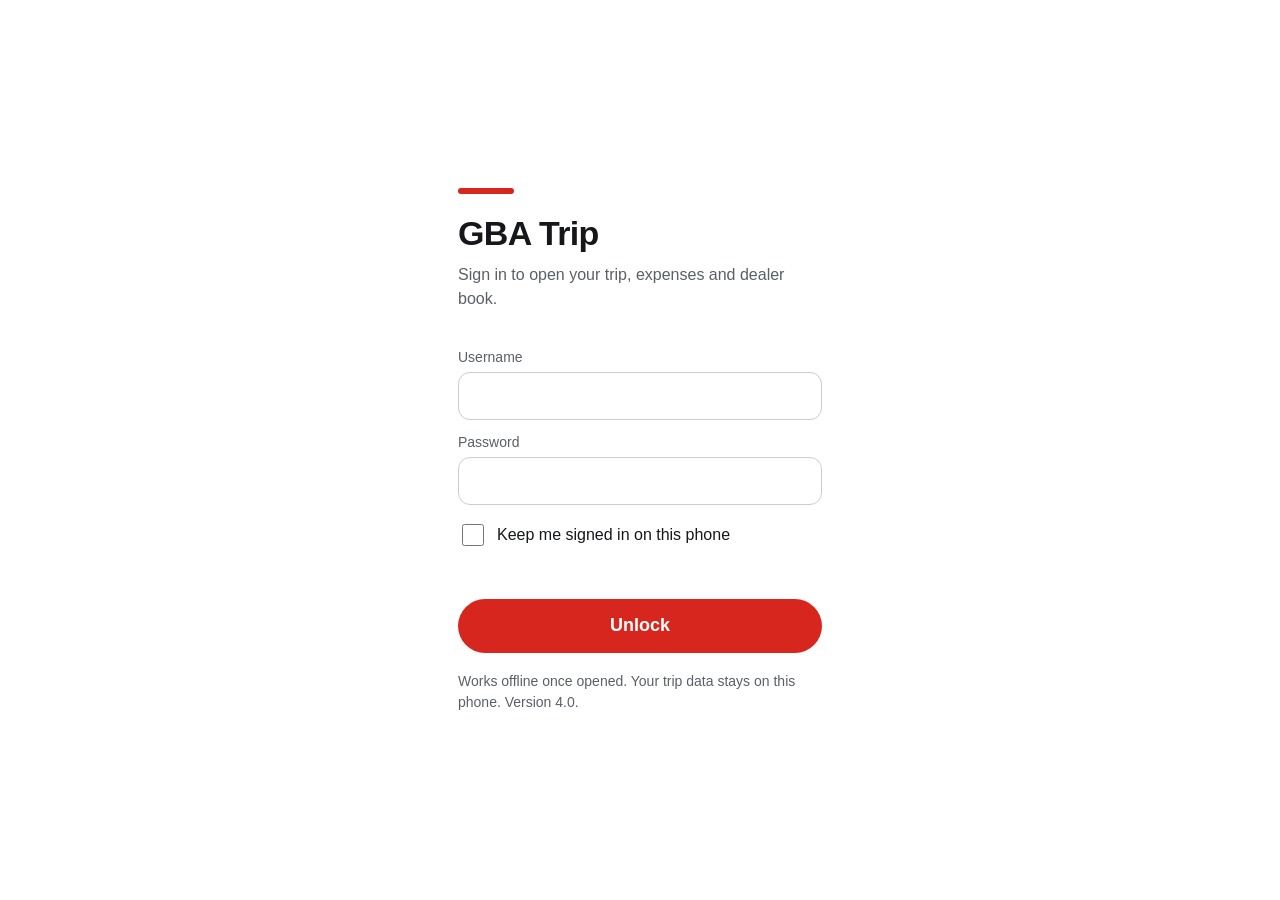
==== commit ad858d5d: "GBA Trip 4.0 Co-Authored-By: Claude Opus 5.5 <noreply@anthropic.com> Claude-Session: https://claude." ====
--- a/gba-trip/index.html
+++ b/gba-trip/index.html
@@ -43,11 +43,11 @@
   <label class="ck"><input type="checkbox" id="k">Keep me signed in on this phone</label>
   <div class="err" id="e" role="alert"></div>
   <button type="submit" id="b">Unlock</button>
-  <div class="note">Works offline once opened. Your trip data stays on this phone. Version 3.9.</div>
+  <div class="note">Works offline once opened. Your trip data stays on this phone. Version 4.0.</div>
 </form>
 <script>
 {
-const S="8Bgt07Gabjb9QyXkWxjMOQ==",I="CxmufU7dcIa8GEfR",T="K/KKPiX+GwzZFLhk3ciHyl6NEqtJ2s0jrrSW0gDXZwGwh35GZmFwWKx7xniQzkuDxlICU5sAVeMsQ7lkvIX+LNR4Y3EWDUha94WA2e90dx187pcLAM4viPMC0lo7Qtkbh1h+WsU8RAuXS7L8BxehVcYfJSIVWFTIEXlcIIbEAHv6JQSUtdjIq579hpgXL/RkS9vM1OUUuNn19ulZO3dTKSHBgEZ1xAHFZHN9Rl9y2BhlJYtthx4T/WMeUY6pjrouJHmvh2g1V7lkq+6D5Ca/prBnxzdrzFJtHhelOZrz51VFLz9l6lSxcZPpZNAxubN4ePPhG2xc4RzSbWOALfECiyIjngT3xo4MRfZkfkegKWwbg5uMh4l4WFQBYlLBa4IlYpUCC92HUyDsG9n4O/CGobJccahlkqnhBU6bEaec+4KePmfioeic1lSkQ3MCQjUw7QRQCAFaBIZlDIQdcdMaWb1+q4PL8aHGQ68bLViwpPhIL2GkhgaVkO/x+MyuUngsY4qe2iNCZ5dbqj5mos7MOZZMJ3M/cpQ0lDNnCBuIXknG+Ca/a651CBXLfi9uOZfMbEVBPPj2tY7OE+3cp3u1lRnBfxxGR1cMT9OcLwfuGN8tQ5r9VK2e+xkK5KJcxw7rEjgne1OvaT6H/oa4WoH98dEiRzXNpThF8qAWJcswpS9AIRTAfUDz/wBiUDXs0jCblMwf76Tx2nQWpt3Ddxjo5aR7xdWRsfWVwlPgby+WLinmffF+6/x4CCIzIjRt+Zk6MA9FqTU/m710DiZn5gTkRZN6i/b+uLm2+liTnSvJ1yi7liekon0aOyohzO0BXiitnjCMsK19SqpXPztE8Ph+SL0YCzPyTD+yWZcG99Dle8DVnIVuIMpsXhPYiuUFiLD9h3bf+gUyN22u/qMpySrE42fYAkTzEvng0FJB9Ny57fXr/I0ooGdvCQ5/xAbSOfh22PtmSdhVZYgr5PYhsKXANzEz4geeY5L1whly4j0jR3SNxKtVXOiU2Mx9GGSQ/k4oLAd34wPq4c2QS57aI5oLfAyTbLm4yaQ9Wyem+tJKnxJATmd8jKgma0FQyhttDOyptLbqzRJkv9o9VP2c3EEuUpi7LYxzfAa3KNn4e3kL9kLK1NDdhSeepy2T6rFcRQKXpQon/K+0xkSaOu2fNT1aEfLwUMckjaUGn0jcMRYhpkG0JgkCxCp6j4Nyb+BdR1NIQ0WqFHRhbOfvnghfBe8TdEEatukc/+TfqA+/shCfAaQ+vIlGX4SFzYFuNifgkjQjoClT0z6hHZAirmY2M3gyYfPyFQDR5M6AzKNNbkUx5YFvMyZ7OEinK7LMPQ+qB17jk8bPC38PQNiF4KatmhQZq4GHRz0EOSPENraCzxwh8VkKWDWLtLYBC5acTM4z1Ns/Amms1d4bnnKnTvs1qhk7uIagOIsOhSjwGzBFUdZvtwPLaxK2rg4ILSfI7rl64xrKHe2+R3ngSkwNQsrp2KsMiTtlHgS56sgSF5qIY65G/mIZfvICJsaWpEEvnv1sBL2irzFFkwRIRaqnZ85ZzBsQ9FRB32H3I+h+pJnhUpqssBzECvCddiQibu3vf092fLRXqba5AlGjk+gurfl3/9rMcNxGf76gE8qd0SXpXQGJzoAtoSMMTzse+QGpqcIuiB0yQmh81HrIDRSWR5E0KoU/Li/EZVvysa9nOnC4N3l5tJu+OSdkiSaGIWl2fiMzkfpXeZylUY2aS3VWsrZq2n2GQVoFojZBxyQR0qNZJUtX93AWhPYg+0lCIJASnhtOmXbn0qiKe/S90U6/[base64]/ZwHvKW3+KNyl2btIo4Mzdj3PH3t/8B0j8ENrxrEkaJ7U58ynSl8Tl/f7dWuKPSWx/8Rz26qzrLRfFJmzJjmgLFVM/mR5G25W8JearxNhaS8l76i8SetsEu5yh5zcWCT9iIqZ5iK7cXlNHtIKHEdu6vd6ksdhp9Nd4mEJkZRhcBkTBSSpPbq19GsU/VXJdbHmMCcRx6HJqJAQeqGvT7QnWAmsBVJL3VkoMhxQXqbX7MLC3HOWQW94r9aVOYJRIEG9ECCYRRv6zEuH9Bz3xFX1KfKmqp0x2xyxHt107H6wMJTHFuZ4sRNjPtXp5sRqlmDg2O/jSJrYSK0Sy83WY/61N3esbF/QJPdngB7id9g0n/oDJ5gAP3HE6u5ahM9BiPpLJ7oHazkVk9z2vEBj/T0Vru+Ty0MRdPUZGJQHJVAI15k/E/yydiC++lZXmZguLGBPv26XLZC32153Iu+rt5Za1YD3QM8bulK/2eqEY0Pqt87q8EeBIQ2vYikH+9XaCai3SDzh5XuAe8JeeAOjIGPUbWYg9dBbYcABkvYWWthMgltRc5jQaiZdnKiKtuJovz7EepF4BNyT7vouowEtL2VD0+4toFZ7J7AqV1W42Y8oGA/Ni8t7u2TGkFkNflL0ZVnD6+2S+CInIBbrCmF/o3NS7zukLLXjm9JT75Qk8D/WLgLA86Cbml3ztUmQdm3AHRIcDfALetmeT2DmlIPxhWCaywkEsECEbvT5ox2aViBbSsMN1RbIB8v7qmnQz6LiRNQ8ZRqpa+GznTxkw/OaEo3BOCAnqr3Cbw72+6O0i4jh8usBlALT2sShgmZZzNX4Eisg69iM1mO0pwiZF3qxP3oJ3BTRRPOSjmvIwG+MdMURPlI69A5kmHY+gNJlm1sV/cnB8NOCmsv3qbOvFpIOlN7ynsVRT7XGqTZ9iwqXkCHb0g1s5t8oVoX92bFj4PwVfelYiwqKCNLh/bvTQq+SltQc9g0wNzNYA0BZa2aPgMNOPQH2TalfluVXz9dH0RN8bYSXcawy6psqf+KzmHLJ5gLHaM24yPlPq2WwxR7dynaYj6wSthMeMnHKH+vopVCKhKKvQZ4St7Qij/YvRECh2+ysKIpAgIHF4MSRFc/21s/Zal/aqSmOxzqYntQl2Fn7v7ZVW9Ev+zarAzt/FKG8VlwuCKarK9jz5WW9yaZE9PWR8ocT5NZVoWoJWhHl96DI71g/skaZ4vXsihlfroGczvSBFkPFcCwRWKK0mamuZVaYD+V+fr0YsYpa4bYeieNQSQSvFNpxvR+ykiF3YCrhZAHDIQAS9ATY7/+ahq1y6BDYakVJFmsppIGNLSKfZoCPu49RkoEEcfzG9SDbwFz77tDwbjsdPx7Y1sPxojv2LCrD1a1GiSygOh9qUBHIHyPdcaypwq4UKSpK6iEVkpkeSAJYPmwF95k0He8nrCHAzAf3I7TJCJMartZMY1ZMtYCwmdjk//9dAJG/bKLFEbebsBnWaR0xaZng41zxBUqkCHUHFlQbBm0EnA4Szc/qVqNaqW26ethPIO8vtOBbBaFzheRBLkhvcxEKN9kX/feE25aGpg6rzmpKKhRepfTNaFJfwnb/UDojMp6BHXlBRw1Mjd3j4d2WEY5NkUTrdTKxnm5UpYzYVHdNJAF/ncy4N6rp/Q3wZ1Fsb5gyQhsWsgG9yrZiU+hPLYs+mWRk+oGv0tfysDmtoBSQiHkRCTqkvdwMnlGSc2i5I1P65ik5+KUlGkUwLKzHMBYHHzurrfy89EqJNeOhalb9u/6uF/fAoBJfeVfb+1oV05MZw/dhGUpb2B0UOnGKRyrkh9x+4+LMDowmXpESlpxrgVw7G8RVLsvsynz5KrVwwAb7g+9hj5t3FYkYTqAaX3gMLc8Hnm+nEQqm/[base64]/f/1BppPPouChwhbcO6eOO0vkGD61DQYcWbbT9pFFXXumzcWUc6H5G0ZVC7IYRvHc/xax0fxma4H2b4Hr5fGHPbIikGJVAXL4sbGDN5MoMKXZ0lBHV9xQAqIRUntrDyLlELHfoKLlzhw3jk94Qh8C9/KhoaLHZCCzFKJfG3xqXAQdmyEQQtOOqCI81jegkt+o1g9f69z9QZZCOKVc8YnaBGrbWGJRRikNtqISIj8wf/[base64]/uP/2yOxp8aC3FOHcc3QyHS66TgXnh/BZZi+btIRsVf6HQPoeqGoUQSA8f/AyM7gOK7G09YPRQ/fxr3xqacOW/[base64]/hz8fj0llayLlz6IvH6pbjcd+PiVeeTEa/PWnagZAKLqIXb/U3oEVaedMXcq+fraTOpGCL3spx2y3Ga07c/uiBL9rF3g+CLId88sDEXQqAuP1zdJhIBzSsuWFyt1KOKYjGCMOAWwXAam01BkYR5NtjVt5ddznCB6oRcLrg3TJKKBzagOXtInAhlmucztDCLRdBMlNZy95O1G3PzG2BqllD/[base64]/[base64]/DE/3+GRHCrUS6/yq7iNCuiYD6bOlg2GONXL0NLCwdZ0zLBCgpMFo++PWxMtf7Op/H22dJnmQyEKPglxSzC7n5IXk8R6I8SZFreBwsaQwc/zFzavQ7Xo77WjPklt0CuAN/iLQnJa4cApFB+/QNg5nfIzLaPGNa+CsO0xjVLzPDUfXFdifPy/RGI/gaQd7r8Pbz8sF8XtIaAwSyBgrycbDcdpjVgt7JlJTsTiQcfPnBPfo7p2Z8UzNhZQde8lQKWRrhiiySftYVOlootoJPwcTbahDv8iPsNq1jCKHF+Zs6qzN2PlUAx8UP2Uyy5Br9jeOjRdMXgUbQ2/5LNx6SVA9t7xCUCxPFziSOhcWMX+Qa2hnyO2994UB+sWS6OyAq4Y6Z7SZr6eXT11P4yjFV/Df1FuGIqd9GOGjQFYU3i5mB5/YwmhX5+QQHNn9PHkHgXqHF2mV2fmGGYdQ0CDoj3Z07ZL/QwdBL6PwYA8acu9j/Rj2D6JrfZJRjwQSmdSi4XXre2PUJic7xFyX3QRrdzhcASlslDp68iAHtodpJXglIC+/bDgdW1743Vybjt8VdXUeg9OgT2D3zQ/+i8T1Cm1oI6ZkauyHefSBXZ4U3z983lb35lnaTxCZWE6+NSTp5zOXfuIOscUavflqYXxJVQEtv6cb/E/feBqn05Tzy0sdrDFe73XcAYtAxq+EdJkT/iKHabYbtgHI3elMhRIPrQWL+i5M3/06hMwh812u73AlqIHJq3nNYiVoXmj+ZTtXt4n/D+pKt8Jc24EVWBDPw8zdG0fZmBlcd9Xavl1P63lGMKBv0v4Zc7AtP1XVyCY4Iq0EE+CUS7lny+U2FPfpHIB131YaxrU5u4SVSrO6Au/i85l648KyOTfxHvu8BbGHD0C7HZVIWJsVUXhh3dAu29LwCJVr5GTLxVE5uh+wrCQ8Zm1dpN8BaHpSDIWn3bRvJlugyUEwQLHF1aqTb0khR2BydrCR1VhWLqWaIa9nAVFtMAATY7lENJG3I/n2OKzgkrDJ6wMpbR/etBghfGI4XwEQ0GVLOrrR29Mt5iZ9/OtuJeo55TeuVycFG4enySOWwtT6YRv/kJmqhUt25XJVj0Ta+bAL/[base64]/YvHZ6XcD4NlCzoSnRcF56VSym8WMs01OY0Eqb2JFH3S79P580kLJvb1i3zyOQNVxhkDPOVYaPR4T/12HkoIKy9BupW31hXknDpuTvD+4kn/tjRxFFNc0fI87JYmKTAaDan0p/INELbKNmyxvcQDT7SZODpOkpyjE6CMCZ15kjvz1lwBg7vyQMgyA8rnRPbgAKuRt2/Zf53G+71/1vCitIBWUzBo2FhwCSCRMfJyxcme5osIWwg3r+2IJrNt3AB4QvLlkZ++QVzihIKEc8WkR+s0zHzl273efTYnBWnHMlcn96aWElsohUbyGS8yqSK0AmMrYtXDx37f1QCznaeGMkgwpRHNxCT7NiUhB/[base64]/DReeQQgFOVXzGJcM+3C3DlAJRrCL0ZL4FMEjfTiSrb9vagEwERXaQUjUj2Xihyf9haKmfpKE/49otSn4cjkNbeyykv/mtfVZbJLxSV6d3MW68yguVFY5GSuwu3838Zj/GFSROP5zAPvSEbF6InunLHjd06nkZVlHLySY3n2AIXizrI3GeiZEPMqxNFIoWcoXR87qKapkqLN6nfJiPvBnJqNiE/BfjoRozGYaKDa+3+qrozdewfGTjUFpvlAlLhif22FoZgGFV/oVEmDLroaZ+BUoYTpgGnEOFssOwnFz22AedocOVcY9GL/iutFy/KVKtGOYu+DsaWAB5jMH3RpGNJsZx1CCeiuwrUTW9xHGJmV65fiAeCHhGh/lSR49EKJd9PGoOLWwPFp1VDL8cxhRLJwAqJe9k0SoLIiYHuFgL/wS2InSn75Esapbsmf+jt6nRvckZXic6c2HgSUBXnt2tQstkZqd87EX9W/R5ZqUZ6pARx+/AetxQI6IhJIm0/0P1uWqNnRGxwE1Fw9G26Is+foqx4+1n0/0A3JsOr9u9hXCprte9XeUWOEJ8OJCQwOIerLr54+BsrIBJu+HzFDQLNARkwZX0GVEYfIPgN8ZV2XnKz41czzExyR/Te1Be4f2+Gp+uoXQzcOr2UBbF9XS9WL8krUh5CIz0ooNoJvsLsT+Oxe9m9NzKeQ/5y3VKfKPSyYCAg8HkXIlLK1s5qwPrNBQlAssnMCQf7Kmf6UEQ50Dx4OmWZaAAHTANo0Eem9GDsvdZa/kbkTgxEH1RjFSd78PCQFoANBgq7EAxBG8rkqb3FA7OQFjk03NvdG/Jc0BQyupzXIoqTwZ/0u93tBP+liN35TCne1LJ/UqyIj3cJPknY9ZfnwXDj3LnGPOn9w2ogaNK74PwLjL/3Wpjl5vaFZ/uWZuTp4/cJbQmEhDI14NbmVzLUKD9pAd4dP3bTH6izm/TDF6ezGxr5W47VjFEFA6cklYsKsJpPSStn2Rt42nBZjlGTfTUNwGI5SRvNoSoWLuWdMysoFIyVsrl0zdoRXQpjbI/LHJ/lT7az05I6aa9uaLDlEK1+4Lztl6xJlNXrVatXobiuG+R/RsHvHfTTUf9LQGxYE/EKuESlUJcYlcc+RLG456Z1AkIyDQQCQSNshWlAj10aWN9rZd7iVuFO88bPzrTW3Gqkso1QPtvH8fUaqYsebmkLwNUA3JM5xgnAEwWSVoyIJjIEP2e0YR+GQ/0f9Rk57ozWOOYIccC4iViiibkjOYhHGSNpNL8f2JY5dhVUA9WaKkXQlHgcNpahd5gh88Mle4hCOBZd8NDFHWMTP1qDAKsQ2hlIFoSsuaqAz2tOAdGHKY6+gr2tQRhlNpAorj80+5vgW375ocA6l+KLmUcdPSudV+iYXl5FCwufNCm+wuSX2bqiUw+4oAY04Q/PXyHQAW8p+G0pTbjJFm+nsX1D11BcDqxp8aKkswVufSgH67iTQ8FpbacnWDe30Od4U2xCFSJDOmC79Qrctnsiek7H/FW6fURWm4DuVAplzXvFMqyxnnmEy+7q/qZpVR0IjnPvo6Kq8Xg5uNdDRXDmzoyMN6191KYXOk7TD91m9cQCbfH2/jnXZD4Fg7tmzeC9PdcL/BTI4B0zZiMx9Mea+AFTIvNTIDosMlgwIQZXd3Z6cY5Lkc3gt6VX4hp9/c+LvsLG44g0lFnHw9uPoG+IEo9JILnbwHAySdGbaDAr3OT/o4vZAn8Y1LzYXvG4oJK6WnyyW+b7+ILup7+R3G6ZTAn8/9Rq0VAresVlmmny9YAPe/BUZTXMgalTlaEHYGSOm9zW2t7jSMhGwzpcMu4jrvFLqYyWn2YCdovbLVYUhxH5emV2Ap5x6WEI8w/jFG78DFd9giU9liDN3xWGZ77gE/Q0j0cfsHY9KSVo9fQ+pwKBak6dtRUw22eurc9e2ovvymWWiZ4E5037BX6U1X9089ZzpgCgEIH/03e5PV7x01zbOJokZtwXaqFKw/[base64]/2E+VEsqgrzNIF1t6GD6Dl5MQWU3kBfWa1LXk5kCdL6i2aBmLIm9xGOYqHTJxVhU3yhR39yUEvQwv0F3kuboH1zow81RjYeyLqO3I3yAzBuH+2gYB6WTpURE2OfB4cMfYq7KCFZxUX2fJ6bX/Hp0mMPcwq9F+m9M4KoULUiOmodpdD4ACgdxKRQIaEwX1n1aPgpqTv1rcSTAbdKbnQm1qZ12H9HAVxq2/nxUh2o7w9Fzfzu9zz1Dlk0A3aZyhMcMz2uYr59pg2/WgiCuBUfPo4Hlq1WIvrZJ9UXO7DoEkz6FJV97Pfa0QNdhnwyjkwRyO9j+piyoGfdIxjMuZa9sAZ4Te8YpKkMHy6sVmux+kxavFTEksGfQvFActorwSX91oSD47AANYDYs8l0mhEd2Euw8FB6tLido7TmwpOaTyEd3ybxDQdbhzcNVmxSlcv8aAahELUI/Qc/qYQcxm7WMwqQ1pE0i9IB/rB0zs0nTyeWWW8EsJj7eoFkultlCat9JRp5WjVkL9EWRWl7rVf+kEj8ehsv51UT57zo15jFTwjpIHGAlj3Kga+mQ+jAdcpUbxHKRxoTljTRcA6gdN6QTjeKiIyBYkqQJUKhS9YcNmxKv7SqlI6udWJmKV0DbLsB/LXYZ8U00X8c4226KDEhfF/f84GmCAUxqnB/1EBbQY3bt66rwgZppiSW6G97c59JrhRYgVXG/GfQJocTgVOd1rynOhzylPLqiio3LjBrlmU+1pWNMUZmZ62Mg+vvADnJt7LTH0KFagxnPbbPvXhshsoQpjwukFBW/RTZig/391EeLnmfeVxj4r1Mz7+kHEMfge/WauNKwXnGm+lT3owcF3sfPc3I0C6SIUz2VK3/rmWsuysdlp/DYirnYBHPEWUb2tBxESBuciaTy2WVGUqLy/S3k+y6OlARvtd/EoJ+1TAHox4+y5w90ZpsfbVUryzUdxMNvtgfQ6Vq0z5dQ0s1XIMsyLYllQPLl+MqdnbSDTMYfOq6e82WBYuJL64WKkdbojGUUslNb0uK0xTqoc9B2wDXCAPnolB3GpeQ2Oho+9IsC+qtE8Es2nfW/RT2+05wc9kYkuB1lP9lrpIOOeVesTZkU9xdIObdWJRSSHMea9ZKWJU0OuYHB5mYSsJMacKmAJ5nznRgVJ+CXQUqL0cbMHJT71vIp4h/PtMKgoy8jOU1cc9921CAzYi115gwC4ACN8nptnuomr3JmqgBH5MochRd8XQxhgdA9SlFPHT2SJHKk6W+2Ri+UZDZqQPp/PocvpdKaBDw5hY/OR/AY1fq6HjKjcBsnk9KDcuZBJ6D8eg7GSmditd1WGF17t/dpUYiu+Cdj2yd1cNrIYkzGP20XS9VolyqjVpHOt2w8Ws8BpuBg7qUWzv0zlYmx5wLHCKlURHZgbm8o2lG6S/f/E9KJx+s5qDIYMzA1FvZCp8x1WQ/OnG5RQrTpC8IVB8LdYSzQzskJhqEpbtCuMRwUK3hAm+wMBXaFLG0zB3jT/Dbi6zWJa+YcwMUf97UK7AHCnUzYMx72QRC5CRCArsQ6+OcLOs9fphZoLkv/PA6qdk4XS1RKGa7wKZ6E0VcORg4K+AtR4YGVDKdN0/+MMrRZZJrD2WdQWtF7PngxtlDjkByrxBWSN6JRoSgq6S9QhAZkO7Ve7JiIJl11B6xIQOeitIkZ12yYvXVppFxWIZlDc/lFIS+lBYeXc2BBnnfT0H0K7AS3nFkIFauEgeRgDZqqgOUzhl4dn5XJKmdmMXvgJwK7IA2MNVmH3cNfMRfUK8OUECs8myps0azIS0U1+rUMYxtBvMW0aQ18gVY0zppC9lOlPYxSlpTRYUG3CEVQ8/2dSye3aDipsihYG08QcK4bSTBMBcgylfDDbjiVA9Tjk3kz+AebyuRdRt5afzvibCnvtWMT+LD79krSfpQnszkuKoxYK3DZAQ+mGNZmqBl61HG+hRG6yYpBsoVgW65UQMQKVhKAkndSC2tciE/hySrZ3MoAUCM+5XRph6eWfGtQC3tdipETPHUw7pvo+sqBi13zybc+WE50ftEKhvquDEZCXuf+LLmNY+XXPq40cGThZUb77/T8IlxHIPJE19lZW9hqDJFlevKVzq2geXJx+opbJRQnr2VvSqbQpDGwik5DHC76mltfEF0hltLFDx6epnHuhFTs39BbWEI7qschSOP0OvEgTJ+oNpbTj419x94+lAVtODohwYZnXHguTDf0GH3LxlJlkyZYx9UxY4xGF/Q81x5f+aYJJFvCxu8XZi8xV5TRk5b8Wrxjedtkenqtcav4lPrIg1N7PLXcGTFdUUIrncakV2O8Oz+dUP5zQftkjBeXcFrBGHpzAc9sYwsGbpUxNbqorGy4eLEY/p1lC+VpfLiUo3k+Lkiq77cyDph3dvYVkA4u9Oxu6TZD2AwUNeWyi5pyXOiMRCACt3XMEQa2Ry+OW9yd2JA+nVpQnGqqTcBOwDIgfrPYh4O3lxxu1OJClvrl4DaOMnLI6vc1RVwhVCanvu0ut+/rmb9hRvGNoaqZmqHw9m4gYUvOk/S59xkgrOkFjFjTIVsZh9SmaW9fF/EqI2QlTlcuUsZS+yBHZYzUpe/5Z145T3W3c+M3sjTJUTWUaR6ZrDZQb+kKAi1pA+0YnUfY8ttT3c4ZBIwjpcKHKowQA2bEa865dovb+Ei1nvBkF8RC2EtJlXHq5VAgNg7F/d56jdqBYhbBQSXyrGa98pSDF9aVl17xyNHO3T5on48QgxntcJb3ZedHA60wDk0jxhgmbQmob+j63aEFEBJAD0gVENZUY5KN9VHIPIFQtqc7TYkicDanUvgjkQnDuyWSxSbbr52IrsyIu+ri42/mWwAQ0n/[base64]/HIT52FnbjA+d9Yt3maKxl+CH6qCRE0cR2S5THlWrYDedu8JuRqbdkf2vUrOhWCMf1HfLSpyo9oYiZI5+gVQHH/ywmN2laMTWUzNgB8L0GIZp2CbuI12wIcSNveNt6SNtJLOEto4U9h0pirOT804Vk2Tz8MbIGl5pfCQp5ixKeJ6Tyf2Qszwfcd9NXA4w7HJflfwQsvHsTQzERHcfbOYvqs5KOEIfUSoFcy+4nAxDIpZmPRnrjgVWNsIq7IwjZ/WGZkftijG+h0ZQ4LfAjyPjBSrIZLzcIfUlHcMafpvfN7Hgc6Re0Z23xuFcODDfIrgQC+cnVIUdR4+Ez7v3Jt/hlEM3HeG+AAICcbV0j9/gYsg8wlhdPFPvfVIWSQlnzV7LV9hKnY2OhdW0SJ4Me4BPZTj8jLYN8oMvxcQw7pGOdbkXNscvRg1G/T4LtzWyhY76LhD61iVMvaK9aoGww/T5FqJ8vkTp/D5x5vKXBzOJA7fngTC0UR4my+qIwebdyOg77FgwhRXx1VzZXfp1DW4WFHWVEVcFVmExiegB1EM5Ye/7QoRqUGCWfjKyXVGgrbgmwZMv/S7Ck2aYMbEK8XnrCJ2LkuVtLBsTmuWEAfd06TwedYySQ0S8AMrlj8xMMAS/ecQX21h5Rj3it13jRY6ODepSJfBQV3W1NOBYgHtV0Wpy2MI3nq9ZmgQo8D6jkFe/zRkOplPu4LpRDcAicoLnIyOr+kWlN4vnR9pottPU1Ai/+Qw+OmD+7nbBZXVdpWR/seYareyehYMfTMYpmZgB1Nrg99/f17ms24wKiHEZWveOtuSP4sbzHvkhf3grpzyEHfPypdpwE5/vEGhdi2J6VE36x2Xq++aRQUco+PXSbjoJpXGsO8MhN72MmPRIwkpbU6faL14tqjrPHF+qD1H/3/1Nfnb1wAhR97pR21wTugXN4Ii1kaiW/QvDimjWm5GfhqKOaxUYSm1KDNscZdRXWm/nmHXLS3C/Ke/fwh9XiV2+Pf9L5a6u9rBw+1HAnbrhdDAcuH9CO78fvcSqKQrNh192EDaWjsfSr0voE4Ys1SblMahYDdBOXfn0K+xbxWE2qQQ3rT1roYkv6CtFkMYnrmjY1NoCWEKQG93f1i0cpZtzYIIUSjKojhsmWJAZJ+QrMGPqD8xP9E8pNhFrrTgif1jbkL/lRZL8HggdWSoJeOaae/zaW0vOm3k96VVQE/YRi+VSJ/[base64]/DZaBLg1wudt5UskEfliLd7vq+8GPJx3d0eIvMYl/Hke8MXEOkmgEf1pgRp8uf01t1NJgMKlUjBuK1cbg/zak7pyr0t+7PXpXD6KJ32/[base64]/uZzYdpJovip0SAP+bJwocxFYg6mLOpNr1znuFpsyAfRw2Xzl2Mb/yJbigkpf9a+5s10z6vnqWW2dYMbmPo9AXvGe6xoI4t+MNPxAdT1oNdH8fr2X8JaS8aqzjeTRBvEq2do/on+/H38fHxESGPDdFk/XL+qaCEghsGFQ9W6TbMVQ/NX2LRFKZ/OTZtMvGHjVR2i6O8/h1V9DKA9DKXLwIaxu6SBsibUDuUoDxnDIh0MOCeB1nYLtbpvS+KlTnVCqfe418DgVEzX53uZT0kkj9Zqg6R6fQEcoY9OvIXHsUnWzSmXTPUUlBiZY0oyD05Pt8vgquNw4UA60h07wQ9vOlw265slx1sB5+NrqAJhyMgFVhTE9TIUYQUpKi2v31q5uEPwGA/[base64]/Z0a/lSqC/jyLnU9Pv6LlR/OI3LLLUmMVxqR5wvhUIjz8IFeYK3NGMvyWhSeqkh8OUXGNCYD2+FYDbB0BOAtyHHAK2oCDBw/nxFjg1Sr8jcExrok11VOhyNbBO/WTotPS9WL5z6VZh4Y9FL3CqxDMDKOrr79C7okTpEqvJKEJhn24wjjv+zFiHWTOWyJaoOu+Dgn1G4R9kPDAVorDBHamhtrzNIkuDTdF+hYnSYdLzKMoeeN5cCEcXDWf01JJLxMWpaF2CPHGLn3q3HVlaR/Kv5Z7lUSXFzNDi8C6Ge3MVmybDFcWxQSkbRpX1W99Tk1CGAH7T6hoO231AP0jDKYeDRV0vKMbnk5O1mwhbXr7+m9DfjTfx6uCu1N/FlQUwAlI+xMuVE9hD267xmsXYl6dXHVHHDUHmwASoUOKKizQRq/dam1WiVPytfnpzwKkgxDk5xxxh6XsXznOeBCim+kukcTHb9Xf/1jRjSbZw7fDUumWvNvUkH3MV6dv0tdDI9WByA0kwb07TCJJPk56dJrBM0ojHZ326hXMCovRNb6EXRluG5LfpHmKx5ZPuDrgMOCbacFLhOLMxGxz2B1krufzRqbNK9B5tNkC5x5h7OfoFN/cxIMrNP8zAaUTAGzoNWTPEHr/[base64]/jPmdmF31I8dCBjCthZoU7ZdGEKxe753dMGQG/gwT56pq7Owjoz1NaMmNYk3InS/HTfTIoMnALlZTAgA4O35Al68S5PxGoNgJfkT6f5HaGqRl4xIh2OjOKm9qQy/brTAgxuJTZQM6HHv2nZXA6zmEOcqUlZ8FJ77C051m1LAUlSKuC+Tb5590Wv2ahUsmqOW6pDBu0BfG229gMXhW5uir2jlgUuDt5ncX1g8fAqawRFpOpaxnttGaJCMultAAGMlx/LIyGUbb4pmqSFU6JH/U0Qu3Eu0OdlJer9o1gn1a7JwGZ0BkjQFYzuMXD0Dj5eHVpG+mWABI85VbOcqTWQxguRQoUR0uftPC1K0W327seHqOXU+8SdLopdkYObKzQEnECUYXufq2Py5DsKjI61aNliLBkP4OkpyvM61aXUZUIhr6ZaR+h+AuhO76z/EsxVBpjmQtAysBXl+5Jy3Z/+WO7+5boAgNrm4EORzQyki8lfKATEnYO7BSiOT8zjw4kkEZ/tROh8yq2xwvKJfcFiJAYvrFm2HNfdDg0xmffEKtzvTdJ7pDfVRysAEqBZf4z42e7ywTs5RHTbtvzcrZ1rwJkMewkZ7BVAH2bEdDylP7wvr/eqqr1tICP9TJvU3FXXPXbGI2roLWT4rD0ybab9XvHvBddpvu9u6A0Fqg/hPHssj+Z2BAr91GqXSZpSkzYvlsi8hwWA46BhAzqkKylH+fqv8h3MVb4A1CYsfKWWSb+dclJfEH0y3Ym5KESVIg4iPUXQXkModn8m0nrbGYVF3xBe4VIw0fr/SkZXIC9za6kPPGsCEchXWhzh/uG5/bd27YUNLqXOJboww7chvxiTg+Qgarqc0UfxntKYv/7MoktVP66AkvclMOb4pyQsPzo51FtFHnI06G3kasjmstYS8Yd5uDtaabBD+t2hhaIGKcD1w2+uxzjepwvzOktEj8s5r9e9Hn30vgvfNtg2o99Q/cS4Eph2DMuOZFTnYoCwE4qhYkmu/EqdXxgtI406rw472ji5+zG834jOVbcGKDJMShQbneXgNzhYGFjAME+eF7gpaXLClFqyoTQgeSD2rWnvgk1Dk1pRDSUmVrC6bUUCnjfhzi0vuymXu34eyFRNmnaaeiqExnQ3E3EY3gQwYDixsj3V0YB/qokvwdycO1j0OExPyThpb7bG7fVqVg6U9kzdB3mFg/0cwA/uipxQG1ZW4qpbwrKrM2zOMbkFbnPXODLRGQRAFj7h45cxS+ftGbLVkonlthtIZJ5NIC/MG9jIiT2AnJfh5O2Lbw3GNiuLXwRa7T/Q8NpTjlcK1lNLWpAXgxTewc/Li9h4IKA8PF95Rxc0PBl7ooxbjxif5qpvX9fmexEeI8ksUXfEGaqZ3CQ9UIXXSLTQ8/B2Qg6oZsDOj+EpgeT6nf19g9hD5qpCRc7aLP2oUuU//gF8724kMLD42YJHIUZhSFsd7u9fYCm4YUPaXDJTootLu+DYffrjQhqiDeo2ENHfpI45A2tXvbOe/ZQVjGaCCT5WQaOyDKwFuIA6plC9j26n/QHsnuiqqxguVS3b6Nt3qamtkqLljHdt1RWaLONgQXPY0+QcOgmfnHNCTF17FdPhwEnXo+10AJzp3tJ0d2FVP0sz3Tn39mEut/SqsdgJmN9K//m2yZdpqbjAcn4jGSgCqI4VLwln+zq1wxhzN7BBz8RGriv5C3L+O2wRcaopyNsB05Kpvf0zzzOlbghFPClkUrcVD/[base64]/GSbLehq+iW/Pvp9XsPO/2hapR2urWP0w4JCp/dMhxx8mQa7A/rOQJLYdFq0OYSzB+zpIEZnURxei3owgf71bb7ZgxcsXA+Cj7zklDRBFmaFLupxOp7p/Z1Md/1gtuaNXX0Av6N8G24m2zAWcztF5UqSBUYFxkB5HPtvI/71qylVVV/AR4in3mTn+l0FYtYs6vd0H2a9g1AcjjTjt1+hw6U85MNNL+FmA4yuqz5T4jeLeJS1ssYfOSMrbQZrPhU6i/zSJUzu1yReaXFe4Q/kk3vR7NLznDznDxwl9qkuYFFwZ8GjPYHxKDdTNayI6MBYPNU0ms2ceRWf7cZJ6O4ll3qqkY777dJHt/7XRqZ84D1N7Hu4cYLtj8pWTKVQd7KR3ummg4KhGWEEdf5UOmyru3ntMc+eoQ2vgbwCGYiUM19tbCr3+qDhoVkOUOxsSN/AsnwzHSgM9fqbWGX21oZBsoCKEM0pemBPHXq9mtlYPGo4CMDus662rn+ffyf7I0TNTVlUZwitldoeXqsJ0/9tASeOxdVqrs2Y1mJoAW4zJk+Z7qt3fhEHV5eSW2sPhRiI7jCUt+R56meUX0XonDAFILC45PxEDXL6pUn1RbFW6IHwmy/hZXSyVnelmsAYaagvjASjyPe7KkuE42iU1Rs8jdMsebTI3LVesoe6bpiFPnZ9DcVySlGYcgRKfZ/INlxhgqCKh+X+hX200G0aUNm1XXBxLWQvfFcWmNmO92IfqFVBLi7EDov1pkhH/P8ic8JKqmstsFQNrcy8yhl9wQ8EkYoo0cJfFPTPDE7spKONbU2xUxpHkXLDagSQ6cZY2zyDOtJCdIrgbTKaUB6tsmGntGtHgwopJxL6Hm64na4PUMyeeeTPAZLKirG29LFPbZMosgLbVCgDON/OzQ/R2RCEY2cuxxJu89jCyGWp93fu7htoZo/DiZbkqHj6C5xdLXQ3Yf7Bwg/5NNlXD8Tl4aR9TOy9FUt7lgLK690/[base64]/2YPp4G0p0Cms+D4RGKYquuOlAJaW3V3G9BUJo7qcj5Bi0Osb9rMdfcphGdU+srYxV9stNKxNJcegCcEQGpZc1NoiUqGj1ZUXQfmmU6T41P+Zouzmr/fPf12ma4iX5Y1FjPk2mqgKTGUdiu4Don8AydNTHvEf8ahxUpNGvcbngM/yUpXTSupAi6uexqNfG1OMYSDPcPSXG4n78iWS1+nqtIj1sU1KDxs9jgJ9Hq2hkHgje02/srV8JF4sz/Nwj2/pze54kMyMXEbdzxh4kc4Thrj8ZO8fkkncy7/Imequ74Ddiftqfue9EAmDAMLyqUF7yZanzOAaXyo99+6KOB7QzYBtDYefGp0JwvqRPnyoL8yVpESqapkjteZANCbdrlBq1ptgWJSUWQG6hhYqD88GcVaDxNsj07prehVJwxjAtc4C8ZyS1WDtg+3EV2W/0s0PkTy4YLB08QStxQ/qk1hYUu3dMxsoQ67EdfTRy36TAIu0sf5qhkG1uF3WSQ6H62AQbpFJuAPtPkH+fjYuUJY/iUAKod3QsS7zDZyKRLDY8t44994SA0T6fZC5QpgzC+n3PJ5dnGo8L7xrSC2CeyWS4bI2hpdXMh2ULtnLZnEKv49Dp/O3pLnwyo9v6ju+q8pZqAFWFh70/m7S+WBq+qLPI/c3jM1nKj5iyb4l1ElPXuE0cWHgaaFaxaGcWQhuYPubNNgld7Q2Q0y95bXnS3p9rexfaqo/Kba7e7Mpa2iHCbZn0uJZQEjqorn2bFdKq8w8PSxOpCnyjjXuJLpXBoYe+oq/crGIzaBn2ed5jdQUG855Y/u6+0p2iZs5umgpH67WQJeTsVd0hVBaiJidTh+/i4mNzID1xd5CMB4zpzvXUoCvPjc1bIYVdMXbG9aPYYKxjek5PqPXUROAqaYklw2ttVRbDnCh6ldY3/YZ7pg/nleXAonmMvCO9ar8ocIN4EK089l8lz006u18yDyimH+xj93ZS68ikhkIpFV5hz3U3gNfwLdE/Y4lAon1lLUIFaYyh/JdwQ1m8PPM2rWDBiqUjTinUp8tbDPqIPDKQZKdK+dcWdnLqW8YIYbswt/sCa38fQjN+MDDdO0TjC+wewKhK+qPG/zJU0hhLRAUtKbS9fQ/hQ6x431uw3wvffziJ/77aS1QdYiVazt+YJp8es9e/S5GqzAITeUQmoXKYZOQ9Kg6xuaXgqSqTLUVhsaJ/sCtHNI0OvDV+Pdf948qX4onhP9fi6qXOdjEts65IQJ7Bm5+HgHTfIgx8D+z0RkCBsuAHmeBQ/M8iVbbGJV4v7cqylE10Bxv50i7grY7S+Q2iV9jlWcRqSj//DnDmVpgiCOHBfcXdm7yP+L4VoaiwHXolzBv42KbNHGp0uAp4Bs7c20tiKHRblUBfXwqpb9nyZLqCMDOmPBoy59JZX86RSa3O+bFCsE/WmyFE18tLiMryDvCmZ8dghyvb3m+BMZxju5aDEsmwytamYHAuW/8Cazz15ptPYpMGbm18hJDFP/k2UcgL+nh98+BxSbGsNbJhCDmk9Hb5uvfj/VYE603xSvfWmsXi/RB+wjonoMvF9B7Eneupwe8b1E49FMkqy+zAjg1Fxz/bp7h/Nr6wphWfk0rOAP/BQ3y7ISQMauKloRVNue8MuMT8mEWt+Q/oScvJgcUavrq0kfx4JMFGalQMbuPn30SHLCuBdTPnjs3TzSS1L3uX7GVcbkAHKB4G7nAj3+w/lQXIZanKyvege3ySuSILxjTn3qABywj7b1J1rBXO9uhkzYHzR33Ad7R+rh7YaJnlWl08cyULFc/XL9Qv3tvCGz+gE/Yt2+Upjyor3Ma701hpLGEhJejXTWfh2spa6PvlGiITb9VtthY3dET37UW9HjTprIK8xxsKrZbzFIJ/5Dm/926c+HJt4Kjyo5swR6OyEhBK/3z6UKjXuYxf1vV0J0NZYBMgNjt/QNmtaNpwpMdehxtn9Hd8tYx1Q6H+bNv7MPkuJaktcemp68TIDLfM9rm6Wgd4wOkoUuldlyfGmNYBbhAru6IVYhdndCXNQfgZDNvEMJ9gho/dtCIxOOJ1N/qTYHucyQX7aYpehEMNXigia0GNEOsEyxy2+Fu2Jz9RoQNpEV2FBYIjvAJ/T2K3GxuKZST/skTXFzS3DUHWVHNgP6LA4ePL/pIjZdyRQm1SI/BEBiJWjLrxtr+zS9EUD35/CEdgO0OzWakBko+OrNNe9x7con+wnJeOCsw+99/yE0mG7Qcq6EpMvHisx99PXRcrqsMzwLDdhxWQS/ZkkCvIAaNq9HTSNqeao5WwikuXWANA14y8M5Ew0AZIoHzBjBIoLK1SP6aomr9MyoJvP3svpjCbMauPcWVtpQY7XWhch3T4XJbmIIfgB7Zb6jiNmHMTKtPnBiKLwwncx6PLD/Emtz2a/rlxWOr0JsN4s67ZAuarYN0A2yGJbaxTUZCvv7Dn9KbRmxZMYvPYlxkWwEF1wQaHRr8Frdfnpu5Oeb6YWES5/qVmhdRQVv9ksdFXT8fKqOOPlaS7AqV6ixkf7mo3pdjpDn94Ctqdg17YZT0k0ImmmtCQ5z1HEfaHeF/EHBrAuJ++TDJF/UlXAcMyZHEF5pHkG/auwk5ZoV0QED8c2r0QNfk8nPBmhIKhr5JsODoNlgk6Er0j3D+iESwoYab50RvuBWy+XUJX6CL/lki0USgnNlG+Z5iSlhLtOJbQu7IX92lfeFyNdyo9M91JCJutyFc/BG3132Mbul2+bjYSOmQUzbxx6nD6tCtGSyKldbf8zUekM7g4kuUtLzPN/ka6QKXaNry+RS6Vrxw07AccvJNVTCWZ2zi7WGUNh8v4/yWxnWIE+aArpwvKE+8/E77hdndjnEUF3TY/ATBPOvJDdWsb73wuocvB87ejNKDQWlkJWWGWjfr7Cn/RnOM8oyOPuDeGyWUI/R9I+haIfB8pJAJI0EyBGIm+O1X2Eu8K1vgVcX18Q3uU0XNnJ8nyMaiiYDVEaovvJDcbjoHTcVlzAmTmri2ZeqOmgKFHUATd15vtlC3wVts4tAAAUNxJIBxqxN7/[base64]/cJYymSdTbZfvDlHCnUgxK99ahnQLK5yf3EMJJ2V4t/uBJbZuv4ddCMs85e06HdpvKxGN/kphqVguGpBPANQcRkAmwcCL/XzEKsjDsxedOGqEcFhlEgEMcBBovP0D3tcJf0BNRp7lQsUUwJIcmmxl316kmD7omYFLXgTwThTZbDUpQXARgWZGB5IW2FrylXubXzdOooASTUkmrqG1GqU/1126Am6v13YBvLLB7fleILPjOYVLVe9tTyJQ6Xjejl3rPaJ2iY1x9PQQ1M7gyg6yrc1mXixLa4IEgkrdzURvN2WP7/Uv7ENTpP0MCNc6ZdR8GA5wo7ySpPyfqGPs43qnOCuc8o8UI/[base64]/CENVRozAj85EiLfHQxRPTlJV2zZ5wU2w4E7xVH1OpLkAIKC9hW0j3NhwJKtTj7/j35xWIa98MgMv4HSGg4f1RRGBCd3E5Ku8FdrTJ4VsiZXm9gR+RQe4udZoOz9IsoX5hURzcKTu2XPWCvBayfVUyY25J+Iz1K4oU9mcTTUH7okqs9FQv9DyZaWdOsy7NFDeP7uH1MNDlSA1j0+MxEPzH5vPXmDK30WYI7nG/qPRGCprmjm0X/jAic7bZtxPOK+H7pXn0jwEpIJ3t+QqdqjeNxn+j0khLUGQytGOzrB5JypzA6/Sb0w1I4rzjmraqG8pXiOtDHHGpMtXZNl+Y8iImQ8CmIWRAl/Zdj0V5BixOb7ei9uzVVLwC9Jdd6NwaOO9LQJkjn2q5jYVtHby4Z17LiDkGjI6nnRrAvtE65nA+mJjgYQFs4SbGcsl6/SdB1nv9ENAO911TPuideBobqNGVkuYpm9D1ioJ+y1m0ykcOldVAOIbmuirP85JEVB2sBe5wuq/InfnAnH1rm6shGo3h+ZLLRORkAp50ukGFDrzIZIjvL2uUORMAHAVY3Ne5q9iQWgSfYNMrheIEcO0aGMex8CE3BfZOdufKRobhOKrWu3GCCNBvxDzOhRok6wOOComQYNuVfNNpWkZYKaV4P4lw1JPp3/KUcipdZPf+LsBPsA8Jn6/SBRkv3vzR5vpf3pcs7zQUCn+VdcWRVXS/3slEuy5WWlc8AphV44xHwC9bkssZbK59p9XcjPa05pYNPHQT4dvm+YjPXC702nuj9eLGE7GHrx+QZ7IyT0av/PybAtObCWOeQdaZTuaIlRk0q8xpc1E314tztP/jis5q40ose7W7UuxANr6BTIqvq3tsx4U9VsQhxOjK3IuEhgQYEOldGZ8fyMrAG/cw+yNv61yinDXTPfthgaTXVxsQX41OzAvDigPzrzaIdFUxHrCNTm0Thdt9A3vPoEpgLpE2fqM3ZxP10tMiu30Tp0o3oqJAWO6GCWAvHDArH54qp/Lf7RXYXCkXg8SpPiyOITbbwyk227wm8hvcbpwNs+xGDBcyWH6L8ALBf6/N7kC7NpHL7my6070H4So+IyOvALyzIM/[base64]/[base64]/rShFgYxyrcXJXT6QTpQaSfM98jxrQ+4oOIavt81Vcxpqf+lyeFez5GIyeFT5tLZCCoaDCHxkFOwHJSj9QwNfE/QMbt0koF6BO2+KaTapd3D2ASRo952hJD47V7LOl6UhvCSceofm0rTA/JzNGRsM5z3hVyvXV8aF9CCiI8EclW2pG4HufiUZx9A8uAFKu4vFXvuP9WSDB8FlnElWxOmfBnGJ88oYsZzKoBaOHrgF8wEP1w8uRepX7TBHN2wYAMlFZrOB7G428HqF59I5fhhEtlWHdixGWqS0/+T8+w2c3tUEcFspQoVssnKASmJUnyI2vDUDa3p1xPCDy/xNHoCWaGNJCEHPa/Ixu9HL+d9rdykETqGPu2VEOexEwe2+1syQAOVLkKDFgLLUnzEJ2A1LV6gncS8KAUipRJ/5fCWgxGkFIp6gOwfjtXhet8Ip36Ao8Z3RPnxB+mcE+8sxYSbUoaRgzi/Mtz6P6qISjB+Ke3LzeSPOU6ATfdI7n6ab7LO9pC+K2Tfu18oY8rtI0w2w/3ZGnrUQJiv8Q9za/zY+JA7m+Ql8SV+Ae15hHL2MoQx/a3QOxpO9sX2qZuZdepmph77QSACj5ZkwcOOAkUEbCj52WDU0UX5thH4i43vobYLKRx2kpkrCVw0AfdBJc/[base64]/GHsRECrDtKAbneEXBT946zH2Sng5GMcyyJnfFJDsIySap2X6TOW2TybeOgpSpc6C02TQtagGTt9gG+tgDeL3ttWGPVs14HZrviteckidV+5JA/KEd3lONOs/D6t0+PWKRrBIZdC6u5aEE3PR0s93tBNrUPSvf4G8PX/FyeJ4e6Bv6yqxRvV8v3hGNUubw4BnUI7HB89xQWx43RxZ7IWbpFPkYDLQKZDul0q9d4Nd18oAUe30MpI6CjaakbqEKblzwx+xq0/a9ux82f+1uxm1h1DKkrrgNrwwMz/[base64]/Y94X+HAD9Xb9a4E+6Uk3JuNTpXoOCMa+RunkH/ku84LJwJXZUFhZIPY2wQ0pnuzKzg1/7yNw22W+0cfKJk00J8DehEay1T3ilr00dQfmNzy/PCKoAAK8xbO+emupP4//ITwuqNf3ooDMra2Lj9i2Bk+o53lCHvS3A08u4WEYBH7M7pghcUFH0sJ8ax2jKC+vmVNQ0IjRWj0Sq8pwg5i+n3WVcejgLU8tElaEAjOl3R3dgpgWnBBr7bXda036wUEJ/s4WINzTU/7dbZ17a6KsMB40RBjSqKomPI41nVRfEptWSHSg4rxzpsiu8fHFij7TBIeQTGWDtb8JyE3pDaETiPnXSS8CpELHCbolZj8DsoXI6uOR4zw1ig3DD6Bf4c/GRCiMhKXuRtmV6ylsGmrglvDkiI89ZoFwViEvSeXsdrfJJdfbIoRTe0V9X+jNqCtxrgPMZZ9tD4zebwoHBKgLLKgfYAmiI/wliJoPtb9jn+l43CjJ9fP9mOwGgZO8+CkxDz+JZI6hYnGjW69vlGIdu70pnwhM9Y7c+BGp90j38dWXFd9ALdZAG6kNNCbZWDG/EYwfVe/whuRaNMxzCPEfv26rzuxFgsGEw+ZWM17F2EE3RZk68YQtjIVc39OvR1rLPROIPrfIBC/32J178eRlfU0KqwM73mpCZ6AE05T14PzmL21hoo3TL3g1An7Tm5l8KZ492Kmc0ZrlcmlqcJB7mgw5p1EWAc4hxvBy/jqOGJXrL+VClOVVrqN2/crNSKpZTKFT8IUB+N8qlHFpKmW1kXy67mRnL5SSqVdt6gfELLYSOQqhTxbe2dtC7Xq03bRL6w/1M6RECdpOz8r8dHEPXZYErRGGTJZr9TcM76LfZaJRvjPTvxJsjl+TMRYWxqbmP69AdiZV1BWbXT/cv5jDzfWs3GWTR0xatfcsSd0ibtDoNjZVzB1eRNHtVyDQ5YmqrufCLWVnwUHEmrE5jsvv9F3rIVMiPV+Vksyihph696/Cugvih/Af5PnJZ0euQNaJ4r1DA3uhhOZnOQKphqdOXuN0iTx/7JBLWHNM7Kw/+c9prCaowaypUVt2UW0ahuZzg8ya/9Xi50HOzfnFKdq4t2fCJzUNgTJA5octZ8SpKdJdoaF8bR0zN4iYZqn5I27UYQbF4udqF5SpFhCiFJemxBM/ou8B2dKhVA7OHavwMRXbcFJ020ESsV0NPyzeGib7QvOyaZdj9mABIuhlUY/RVgP6nR7lSABhlmPCUKtoml/XoknxPtzXtJMIVL/ahMznalK8ObU5j2a22U4gI+a4tNJO8tt3mQ5UbLQ9/g7g+25I0AcDGqGNtWCv0nvDWO8JVe+g1x2V6yASm9YMsmJrCNSf2fYBr3M+GdpT/CLgXe2kGk9PpeDu6UsMbJB6VS+6ebbMCpi3RbiXVoUqJpNE+989s42T8gpdRV4/GlAjVDFCDziki/5jCX1PQnTKwh76mcIXh9yZdT3zb/MHoWVxZf6KzgnTf1TbV6piRsNZxPlvqTcFbHMz90RQErb1DbQWmVV27G/oDdFMc8uo/xRMkjYBuT4z1LnotJ5wzNW0SHGeBACD7J/PCiV9M+ZDRyVvHDf1//m3aAK80EVyPAbCuuDzFu7WUNb9XLWyo/bII8xKhhcb87SKjsimkMaC1Fa7Fle52rsmMK3rylPSoYrmuw+yN/OW4slGSiIncJ8sHN97c7TfiXWToLlyCG6RzLZ5ifzKxeao233b+5HFmVmzS89ztmSpIgypYt/KlrqtoST0J820Gw6mmELtTf8uViuTAiLDlJSxvSkhLy7cZgzSsm00eYXss/Z/CEAZH4YDjYj2zF1vIUjLxActAz66GuwqoWgKJoGzV1GLP4II+A76UN0pT3CxNfm5z1cMfEC8J/j1fvCgRz1eW0NlNy1qaSeVBfvMN89QOveU1308e1ueGq19nGWGCLG0aR4KiPNvjhHOGme56KbJ5SVx4DzV8XGcrxLjZcadCGs1EeJ54cwm0rlbrkeG2utSe0y48w9kmkoDkjbX5KFBm9fScvZfRQYIlRHKvefcwCIM9SMJHjUq/i9QhUO1BaDOHna3uWnsUq9HMFo6FZz8gATYzotUNxtzs7H1ishlC50E6fzNoGnH5Sa1uD6qFeDWfqUCyjHYUpTs2hxcSXnmvfNn733ku1zavvE0QtWzd+NR+yAhjd/Tcz1PIoM7CcIg4o7CxzP4+S1Tt+1+FokabVp+boYOjvPmorvoot6Exs+BwBEQBB8VOu5kCQ/wMkoZP591GGfNy4ynh59pwgPyN/s+8zMOlDaI+6I9A/2sJZyWcGUFSuz6vlNV9tN9K79CexRgshB9r2qSG8wmN293gU5K0DOdjALI0RFQ3bXYchoFpHjhO59fAMhOfoelVTAYS0V8+9zHbRHHPTk51vTXdGrTSCAxvG0u0U12pqeyCL7cFwAcWYcAt2awN/6ZrcsQQprC4zEs02nbLmlDxeAkFnjp587in5sZsNivz0He8AJaw2qnbLAeIPCYwhRLlWhR8VS1EF115AkVUjxFbbTMgF2TlkL1JzIpJdJMn1QTYBiBbxAQV/KCTd/UnOq991bxNdQFSVB1mypLuJ+5pf/rxBPwd3EfX3OMRGBjspxUU+jxP1Qx1BFFImqTsnh4iJpdGT7A2nzuqQ/4JKUwpgh5NlunpAJGZtRjvVEvQZ6V8RLOB23BdW7cSGPf6EE2W0pm81WuNQyOzT0Wyvm1yzjjqCf2Or/K4VuETLZkmnkdy4qAHCZocBpRRQLb+1vzyb8Jzvp1IkkRs/71FVn+imedy9CZQtO1f+vvey4Cd/OAJvQsQHHbYsPoNCkWdgEwV3kLMkQA1pENh6Mp5vSREa0hA2YCRbfhCKsENfBnuFmq+S1eiTPcd3vzUw/J96yDcgph3GvJWSwavnKW+iEO6YO2Ktep+Ay4M568gScsGaf6CEGCu/9ZNMx8aV5Ejfgckxs0GwlkLgYDnD13ObuKOxEBrYUvDs3//pIhHFfUkxe7X+ygtf+XW0FnJrqYWOMOkJ6YTyjGwmzdig8I+E10i+Ib+K5GM81V7SReyghqSf+juRcV9reD1mEeAld7SeJd2YDeKDuF3e5MlXnk8eFhzRL/AkbPVzHciwtJZcESemsP4OWlvL1ROR1wsHPZkhnpjT529SEKB2IjaIKhlbvUBvOhozy6IMNUS9W7eZCNe8u+RTtC3W17uIfZUD6gk435OH0vB6bZbgTqCreRwAybqBqqCxBcE1N/j6JFFiiGxXXAXVKw5TrEkSwq6ENBwgHzHpASWcIaSV9f6cbWLbekVFqvK27r2Bkp3XddeKU1ZrxBJUzIx0fBvf3bdcGkX0BIQx5noGr6ZAWByLfn9se9fm7T42OMmDgODLlqRyyCXsvIECTcRaJfBW/c502rNIl7brvg3s9WLnXvJOX3jhruSdHu824aUDOuxfudR9Fqbe2Zk32i1zBLR+peDuczN4hb+Z57yEwArRvyGGhsRaTBuUXW31jGcAUv+j/5IgbuzfZknbNOcFaN2FZKaaH1Z4nTG7W183qI+h0Hj1OyRtaMEd6tXZc3TDWfoq0/3N5iWg8hw/RS+uvGsVapUfl+jMHBP2U1uj/QzyrmajqZDLAxmnjc3dWN8Ni3rNMb7Qzz4hspKzo3HuEW0DUQ7uJenhOxshwymuwByDN75q32vZ0N+WbbIgc+59iC1jYxxgF4di7IqnHarXuXFt0b3PQiHvLZiZpFKOj4yvYnrcEgXkHevgNAvCpT1Y2qlUPlVXBMaOPgsRo4Xf40Yc3hhjU5/qMQWezjo+uWNYUWCBVYXMsdW9H1EGOvh93lNvpI7kPP6677W+NWdNNNrttdQuCoGf6Gz8L8324gkw1YdxCKCgOYtpzTfCgLLrHdQoZvIvmy99LTV/z+kHtQmZ7DsDdlsp+EbcJRtPbjvkjQ9ykSDCTK3rzRJDgQLb6mQUdioPMV7iGpB8hlAyxsH3WZ0FRql97WpS+vQaNst/KoSgQEn5SUs4SY0FsYbsfAO+S7a3nhrUym/BWH31NWD4n9D3MtRFXNDRPYOyAWbJLn90xa3oR1hFjLF+pb+2JyqFtzwnmVQDMvdWXPAFAX4W4AtnQcg7x6f2pV87sDx8IXfuWR+4flGMROHOH6Z14IJcxXbV/ocQbIttL5/b8VIJ8p009KQyPv7A8+qvFrTvj71hLEru1oePEESuMe6FLtAksUBJa2HxinxY6KlPRi7PROMZoeT6MesEz5R3UQzD/kVETdWQjS4ThxSwEERyB400nLbNa2PnBnwbOwkbdfTtaUZsweQV7cn0z2GZ7dwfiZUDodFtwxpplGXRkGc2EclAqmU+WfWzA0Rbm7qwWNsh3xvq/8vuDb+wJzJPqIZNGB1EW7APjUrmECe0T7epz0ymMYnENtGXmmJak4KIbx9e3FS9Jj0FLClX5snPY7L3OehUCHATzTs/iYMvVf1CD5RqI/RRARvidOEDnseyMT6aunEzCqiuMHNo8QiGq1WJyixVXhtIPWh8sPARd5qUL7Plk4exp9Gv4C/qvaAOhwOYToLsDQoy6YqMolq+64mzbG1z55jYZoVEccUhaaN8cFmak8rMNPviCAMP5JhkBjDsgicUHXehXKFxVE39yNbPqwfwOQta2qCrW3MHx1MTxLhJXYvXaGUH15Fb/C6CobJ3zUV6giD1Wasjk6mcB4acA/rzsr8g+SN3Ryj9ombEfttctp6sTeLkL68YrbLJsAJJFmpynB9WkdqNrYJFpgx6S1Nuv5a3XpXdFoFrRx2Ct8/fIzIGp1rc6fuMqKI90Ob1bNHYX6Aduvre7Ws3SdLgFw6R06y9pCM1YeN1tprEWQ0vm0GsVp3+uJdjFQWKaE00OlpW7CXNSm+OlVLeqLK8VLWa8oIQ0lRiDHePA0VBDI7fsYyEhXwO6oVzax06meguu41pk1pg/a2tE3Feh8xT5HnHKnCVwiN33+OSmGq56B3rtREk0aNC2eaqpkdKGHhYDOayrsNKkXelA5er4MkscSlQQhCI6Lo6J8Rj8jO6kLW3GiVfm+Hi4EYt3IgECm1AcnSzJzQ6+hn3+xx0BdTdxKNNuF7uRDaskgRg/EU0gM/oTN+Kj32zd+8XMRois6Eet0po1hXMEVIJY9gvxc9ZONA0RP5sxiHJw/MzU6kszL4gXdVnXSS4pI3jugI1uJ+Op26iDoaFT4pi/71E1AhOgIDAIKweAS4kA/BCUoLn1HTCZY1peoZJ6gnBYn7U4TdnR/0ZgKEHNljVoUPIlTBr3t6FG7AweVPzkpUtnbBX7VV4nT9eJg9zdCnC59nmn6q+OlGLZQHfV59yzmXC4bfvr/[base64]/tQG40HePSB1uyHQvVRymQ5Pr0WgJx/eKKGT2G6KH5ve4vmeuWakhah+hOr8w20eV2zXmY8nATQbkmbpTreH8aup1OGJrbp4F6kdJmDtbjRpDvOSAzJc73OQ4OebLHAHJNJfecTEicrWibK4eawvKJfcO6Dxf/tR4ZOhUjv910N+KUx3zu00li1sritNxzvU3RFG0UKRug3fT3nwm+6M2VhYkdS0WfSm6QP+rnCPwqXx8t9y90+1mUBt3Z2KC2CdGX9/6+0gezsrMK6V89T0jX6K8xtmBGjcUY4rQwLO6KDR/IgIdW6u4DVGsXuuhfZsRNEuq3Hp9T02VmQpPA6j27KW1Q3RPF8QmkCSr7gvXBce4J1KaeZuEXZ5EJ2y8sbSESYfMpjuPbPiOY8xsDYlqz6F0/TVhHI7BV85Mc4TEa+w3Kb9Bs3G8NuP2Ozz4VQl4/jIiE/qPpclsUPj/4RNo1/wmWjbFXyZBVs4v02YhFkN33cjf+fr4P6ekCfhWA+J/YrkcnDXMzZK8eHPQE0MNpw30RK2LV+dgWEQf16uH2WIiVR0789nesJnVWnFvmFbq/eswwPgw7pzHm+6QMm4IQ5u6HJuF/H9cg/rLXujlSR5Z128XULa8mw+epadY9wu9N/paxihuFlVMaxWF0vsd18kmccCilKln3Jk6882yMz2zhCb3t8+kT9T80KAHOoxHGhfKF0Z04Wsq2MDnJOxjFic+2GkojjX+70l4tgVbBMpL1PwubZ8G2C+1L9Z3FErSgaAo9JXGp7eMGYuEHOuTurxfaNNIwY3sQ12F1YYm4CJD50/9Of7D56wt+7NACMpnYJHtCzCzYYvCl8EZN9JnklGjihhfptXL3Hc+VKCJDl/e8zfXNlFTpLCCA5IQ4VRNX1iGoFo6R2mLJpOWwjEhf+sDCe9KOP0qjaWZdiMdLUNvo7lzT9MDGkVDHUpOI/[base64]/fgBL5UfF8g6BD0Zyo+I/UaP1eHS+l7U7UtM1Rizw3bRnBhz+jkag87zvn6yP+OnRY/GiJFGG/OkDyliB1KOfthTqYcJpL537yXgp3DKZRJpQ+rIC0C0mJWoX5C3oxUBvqIrl3LRU9F/[base64]/lttKFFbldoD/A6P6pkSS73QO7hmx/BJJMTommZz7YG4etJsOuWUrDUKVvK/IVv3HSQQc+wuuDtkAiV/T7/d8HcQyeUailrGJTcOC6o/yqwh40GnHH9ZAnkqPpvWxJXIVhTnDyX7IykuJVQ8z5O3lCfpqpK0ehIkOGMGUABxpgw7BrmDe19J+TXKmJFl4rHrjIyiT/AYcnHjpZJ8iOPIi/e7gx/UI/zujR9UQxqRgQQffc7/V/I0D8hixK0Vgy37ni3tuGhpEk7VB0njH0026Ag7JK+DHSM9I6j+xJ3RfbJfX4L1ENc8LDbZapyq20F3uyz8RIjGScFXVgcJwtzpDpqf8BRUVuXiekXrlMfQDJaetA0XKw8PGxou4PkHFv18p0fRXnHAQ37n95L9fnfS74P41FxmywDPc6hO0F/M2RRwL4Oqtr+PkVknPPGavF78Syvcv5MvABqhAdDr0Fys1D/S9zGK9zAlkbO6azVlUHDXkfLplqvMPtY9Z7A+ezpMU0Xh4Md2wLugroIokxiivxlqajrrSj/u4nCpuo0TVKT/rdKuXYPfFfMxMh9fN82In0rpMREAr7YDeoLo/mqdsmqn/seNwjQTGKyfv1W/u/IZSRp93UUmgJKJRIQf7W+/i8bj0lzLaOaSVei6uOeB2+EeuKi41NQwZmWzn5vUTguh0hFnEFOQyzEoXmwil1gjDzWeQLqRXIlQOMa6Zqm7k2prQwDo41nb8FfqtX31Vfl1AObkwFp/neQCnPDVbLBppvT37cZOsCshOBtDcmQGZU5BA2DO4uzzHriMO1m1HbKZ3CRy/rgWCUBYkRVrFmd+7mxS91zftEQf3xbwz/21CanjiYHA/j6F0z1y7jZUgArv6a2dtaf0c2wd+Tq6Cug0mQfBn0CT93VfxcFxbbcaXuFq43/4vSjbJlUTA5F6trJ7gZR+zD/S+UE1zbEaGJ4vG/CDQKpPrUt6UNOx+ikuFsS/i1IRYazLLrFpQnfilQM5WjWXUhAWOIAZou2yGquwBGzFcDD3OUt/HWROULrcpeM+C3Gx0QlzaBkUv5D6qJhHdqjS1oIqHR+vYKSG7ED5juSMEmBVWVcvKM71tICicgs4l27fuHgHeTuR3q8l04rUzTGfLp2I2bjgh+c80K2/eYB7dp3WgEto3OxQGj0Bd8rulGd5vB3XkJzGkLEuImDcqo6A3GceeKFc5cYZAYWTB0JHDj0+7qUV6KM6eKqBFtnicmKqk131KK3/lAAuqCswwtCDkk2nTH0bujS+tND+bS+6Qu0q8MclJpBHVxrnZLJOz33TiGEzr7MOS3q1G2mxcem5Er6UkDH/T2bHhHgQGuOeZ4jgUEGA9tJvW/WeAzNuihN1j4u9qKKW92cvjrVJYwJFQpk+pNfbrh99AL1PfU9kLf2/BRs7x9eXRiG0QyoMTJXjlQEPbvw+SocJS4SFdxPmx5Wpjs7Ls0ooU8LK0byvxlW6mlxylzxlRSCSR6vt5KxnxlwlumFi28ySkZOaMRZ8FFhihFpm20V5/HnKALarWz7bWsQYOv+L7AUJTrtN8YXV+/wIAGTK5q0udS9RhslRTqo01oGVCK6bDvODvFU4kT+i9NISbi2OHydpmYfacLuDkLu/RJItSkOYEAcmFfA6uwTOZAEnzuGDvCeQ8usrKoMiDsY4WXxOYBKVUY1MgrEUUzRWKf4ro4KmXcXAJis4DG6nftR+f0SNqxbIKSqkXUdQgUsPIj73ZB/oOO/muBjEC1yGMyRh9jyr5VCQchOQJBBtsyLsCPFfybmq/mIFNzYbxpro6GTmn7qP07ZV3Afhi7nIIwaIi4ieY25Kihbw1Il5K4kgq03wGSCb2enk0Ox8pD9MPbADDTzD0h4jmJTiQokzMOVLL2xLjCbot8mR+AuMHc0phjV8V0treyKD19AWTh5/eauT0w719UtvlcKAB/zIWmhClDAXfUi9j5jS3lRroP6h3cG29xMSCh1vtx20/[base64]//4VK0PBamisL7hN1LsfoUdAeLPQjOd2g6rrSYTVFsYd1HLBoUumgHozPiNGB6jKCY6MYMty1Sxm5U09zhFGRH0LMVrTlRw1aq3a2R/fplmODoJYO44XbIO4rKsQHPvjVAdMoz+nbtJcd2EDmItHcwntPMC+d8KA5miuFxCZ8Ej5PdORF5iElzm3iarJRs3aKcnH1bFSquogew4s+iRgyp1HLcRWjmfw5F1T3ho5Iv6seA/gKtrLIuwCUWByyqXRcC3/08+tCGnsmq6O/+lZ76LCCY6pSuyBNT9luPYRCW7PY5dpoAx7tZQqcpOoKvZrJZFzmiTZvBb5/IqTZ3UpoxPbxzn81pz2Zu3QanvFAufHyloDH/VYxvnqqL01z/eyP7DWM7R3/m9MX8Ez9QLvZfQMbhLVWk2YRdK9w1zWZdTsADe6QmRT9wCmGm3wjS0X4bSf/XRRSEQG9jiELgAO1vBWaCHdQ+zIaA+ugLRNKzbOz+SbuaDRz+00QoteSIgOOHX9UMUshrKP+5aSEFeIBtSqQ/YHtZkJB8H38Ug4euawVt4E+7SC5Cz/YjGwao0xTljn8y6r8M2sK5MyZUJ/bshD6b+kc7IudX3L942w6+59uAs6tHYop6SO8vyAVGVVxfIGk8xbe/N0P0mCKoL/Kr+xIgGbJagqhzo/3GbvH1oGpER/ybjCd6z5Q1QMAlUMtd2ugybZkKTs+ntd7ojoa9nNXa+W1MPzZUagEe6ChXCicELJ0YwffzPTelynKkH7lMPohu31GjqbIb+fa9VPkeICjIHPB8cKbVRZ/eZJVZt3HVzTOjL0ybUAXIz0VWfiXdpIwcy88NqMdEgFXVo/EiSVX5EJcCXtXHBmJr1d/Jc43z4s0bhTvIs0LgUxUPkfYnaWo68c+FLsB7Zd3/yXJFCCoXPxftGZ4zx6bSJ4a6JBh9d6rcNZpV6BMW5cX4PDc6CyHgwukDL6w/gKsJ+0LUdKoNXZ32GNT7CCgU5blr6A0uvCCPyMkuvOJQaGQpg2XOtN/Oy1z1etiud17v0jtO5ouoVhLUN6AVU120TINNYIOAmQexLmlE7bGY3+/K+MQNhgCmts69AB5TCsVmw/IypZWk5FSRrH8b3sM8aU6LIOi815LYvLpbR9J7yBdl+Z/PoXqq+tiM7DKlqzyNmzHKzIa7fSml71ATsAbObziyXiQ7dtjBDMdYxldO6f7FMXG2k10X7Z06Mo/2T1s43OKeH80s3jfk4vIvDGpDQ/6xtWuym4lx9PjUEsMMa/nNsDgc0REvNxhdk5AnfPwKApdjHYAJhRpR+wmnkG+yytIoCjfGj23FGHP8p1F9FjWHHlUSG76+pyz+R9QnGJDJfRmDraRHt+GxlIRxzxR06AxvVWO8Cdlopo7sGeGYnETU+ncvHpqiWnoLZaeBKbQlTXY5sfJRv1IMKylE1/e8xmPVIdeH9F5cPLTjXVFAFR+9TnQgYtKBU2lbiyJ7vlfg3mUrlExR3Iu3CFXE1mqNVcAzRqZn2mHTfPIMQqaFoJRYoUcq6vgTY80iOIDqsVS1k1asL6oqLNNEy+a8LQ0l+VUPpNcRA/tGVo8ZH6Yj/N6l0A+fbcuA3e3ZG+p+Fa8Ejr3fwU9pSAXVudOfaTSiPkT+UM8x86JbMoJ3SqACKKee+Kadg+GUGVOBV/rL6Us/NufNRteqInYd27VAw3JXCi+K7L063EZFtYbM6wdfLNSGOrNjSmgtbdp/[base64]/eKN+eAvn9/aZp/tntAZXdPyqMZ5CYbK5M6IMnDu2idkFjhWbSHD1eOVJvHbfRStjSZZM0DMRmZ6+kbS5EI0l2tEvodBVTGlNcfZ7Rc7qOr4D+VnAv2pxG7CwVJ0v0l1dKXRiRPnQRkaoApyvBnZT+zPpAhWGbz6Fph5PZCINd9EJ+1cT0feOCPalvLI8O3DSwjxJoiOTLA/y4mbwJiGR7oKJUVegFiQatU+ukilsVHF93gXXnnRSQOLQqH3BPPo0/zj8pcMnw2dzLZvebVyQo9uU1/mUqBuzVAGJ0XiXY+HpX8LUPXw2NKk8oXT7tFMKOQtGdrOUA0tiNp/t/M/ygda3Ec0Ni/[base64]/RSdjj1tSnhFgbQwvNQUyzZiyVU4kAQNrolLUKuVwjFh14asspSen3c9zPa7oI/[base64]/38GmUHVhSnwrtaVNU/OSV/49M8OO2rJ89wTtbTD0fVNg4c8PilOfS7kBwWJTLYWAgcLGFf4nFZKBu9/WN2l3cfKS1i2r32e9iN29hEB8ZX335MlbeSnYvy128SDC/4Q2TbGSQG8drDk9JoJgKuLdPHzwcJwOi0s6m20Fa7Eyi2zLTM6U+18lSeja00KFfCPXbY7bxFf6AdFdr8mueXm1CdQ3MA7xUbfXSNkcvlvQZyC3KuVtbJv7GOWqwaqreaQm6/u1BXC16sRGHwAauRi7M31BcGPw1abHxLmVgCdWZJty3LuxxV3f4RFPEwDXYvV/nulq/Z2gmyc1w6ceu7ZwdWmUhnOVZGp8rHqoZFI8RsRee/5WuuPIjF+VusycfsJm/NLjt0pEk9kkg2bOSeEoiHHcwIEnrEx3SUDmVmtuyiHoP3Ttk/YNER+ShlM0XkQW+4DJH+jD3UwFTLIp8VfQJm/[base64]/S8AUhNoWBEo3TzcTAxr7nugNuG57ZyP7GWKs1JlFFLqhdpiGLW/JBlZZRC7UWXFUjnZ3bRx9ZwNupTn9o1TfnWOCVeH1WZx8yd0OMmWtOrtwwZEGPqMbb76YxfZOAtQhWhc1Y50HniYved64wljmXtu+pmNplqjS4jcNkM++o+UgBX50/RF3lWdDo81oLgZLR2A5BkhO0rWJtPyVFCy4oO4PjRyrUEY2eP58oa1FgvI5AvY1e6cb8bOoHPuGdSm6pC4vDlveAy4dABd3h+awuW5KK+jBmWVpA/plcHy25CY2BxROpQB2ok1eVmk3EDNIwitHpl+Rn3qdAtJrskm22btscAircnBcQoT0Ng4wd2vMdmvI+Ga1cWeUxAJIR1hM4D4qsWP/qOr6T2AOpqStTbGL637cuaylzkFDvolxAzZR/3r2F0uEV99FZFS+7UCVjOEgQU29tKKOSrO+T9eZnOB5Rf5qfVtqzZY0vso1Zu+pLsWrjHgasPBGSWQmhjCmJ9lyl9iULnbxbe4O6A75LImdbmXJseEJlZrXhOBPfv2G8M9Jp41M7bXBjn+KEtqy35FffIrASMF5zLfBWE0/4Hwn6AbsEW/oxjNjzJ0IEKObxw5lCZtRtXlN2ty69+hxJnlfu+JIl1kemYjOu1B0u5v5U2mGFRhM3pOPSeACOKXdWZr5cmOBZew9VjMO98Mn30Jg+Kec2rE8RYAlchQxb0WrHC17QgAKKXAIfCWtOg3SqQY6c2TZpH570f8hMdSp1VTv/AQSQEX8NFoMsG+G2gRLvB7W/9KQ8IIePPoyWWO3nqMo6AuzKwTNL4Hk2U/UZqdwbs2uTf/p5QjOcwtRPeTX293i+wnJht6cswggabzzcTrBx61Mqgv9hTPMGd7WXw594wEpMQMbr526EEi++3Shcdlz/JY0McWF4nU2M8q+VWjiJqIM+QkzFIqgSCc2b3jSK15YgcMH5PXeFobYlurEO+6IyRBP2nAYg3avpaIPr7Q8A8Y+IzH+jHet+OW/+/lFqHA0X/3n6VR7ERs8ta/Es5bajELfnc6bkRQQkssYkRZk2tIMeJwcOuH6CY17Q8tdT9PO+08eMMkVYzaUYJR0+fIlSVS7EjX4ONCx/CPonTbJ7FbeY3i6OwlIawdlr7WTOCY0DIs6Rn1EaoxlQMI4NCu5WdIj3ApF90hAP3eDmfeL4RR/qs0Is7D9AciyyV5arYGSrOBbYUwrST/ljU8w0pLTRMySt5t/OnnSjyqIKZNFdRCQk/T+sn4lQH+vvD+EN5/jqRdX3zw+FhqJWdiU3XdvuabT1EvTsg4eiyQqEzEEZNJi+heO8tpOeI/+1LV4pBLlMDBrnwgnVdNWDN3bpVMCJG9hxbUPPDxaSy/+HdguWEWRU6cqAt9Jo8asMQjYdc0STaU6FD8ZYF4kWCRdP2I7T3HBrg6rFf9Jgz5vusx/RfdOVEllaFSZ2dAlHbQtVFEh7sbwbXH37T0QQK30dXf++MuS1wy7lqVm31xpkZLiW8iRdyZ4IOc34DnKOEtRxkuN5GKGYawaTkV/5nuobQDgukkoprrFK7T1laxlCdMFzo7edPbQ2+EZgo30qThG10mYjI5ojkGL68c0HLFbvvP3oSALnsfPqPSc7wRw9OuTCkrhSoKgJvVyHJzsjbCw2QSaI2isIXtkHbsxASI/4vA9d0ZJNuG17n1LN+xGKhGp05lFTKhu33/r/mdgvwhkGPZqc5GVmVWDPs8W4SwHU2peaqmG7CpOodW5svi4AjPhm6oDqV0tDjTkOjU4VupndA/q3olmg1YOgMmUnhw9GpPg7zF9zGRCxKRjYB0+xuqB/RhyuuDDbbnFUFfFJdHmp87nMI7kQmgp9g0rbjJWHKQYuTkqdiNMOzptaG+kTBvnxxHfLQ0BlUpG0Vmp8hPmvLLef9uXq9gVMp6/yiielAMT0zvY1LiskHnTK/hD8FOgfuzOr/Ssm2w85xeR+xHmbCPyMIn1FEyRieNCrEkPRX4xV0EmxjvCnR9yH0MD4xtJG4A5pHPv4iabpzZHX/7y8zvFxD9kCKn/NSmE78qPtPtBd2F6gMrFaRhXliMxxOG7LW9S76gTY4O8jazePRrsi/uKmcyxPVlpO+5zN/[base64]/1Waak7IVqBuMAMVS4PFFYG2VDh/J0Wz/TG9V9k+pc1+Z7qRzwToCFRuZSUITCSG6zxugMX5mjMWrnZkYiOUG3fX7H8LuGMsqjhH8psdhUhFKOhzTuFGIJpgewohZqWKV/vrzDaH9WYJHNt2CNzWk1+ooKJ+WhgJAKO1K4Yafv5bXBsE0qaL/erUbCpfQyMBRNwT3j6SBb4tdFjGtJgI032OuAg4Vo1jRlrZTzAKUP+D32SN6fnLSk5jjcrEvPodxErYOj0ZoNCpTVRlU5Opn3rbF4BRkVId4pSkLv1MMR2ZVr01Lule55JYiwsCyu0G4RzKV5yH1Ei1YIAmvh/6r3b7A1YPeGvsxKUn7JDUXNng30IgYvLedLQCLMpI0WIimwx2sE1NkhVhj/SviXVb7+JC5Q5VG84uJ/hzOncjykF7zKHMh3OVBL13VFFCEK9gJ0JUSUE/bKEIQnhZYnaXiFywXMvuEIJ1bjsi5TWXg5/veuHMcYxwNiaV/y05HGmMm0I3P31qz2BI0RWTPtRtATsMzYIydEjV3SDP1PLiM44NMZtj5az2XEak2shdy/uabHAXAJksMq2QwX/ZFoNPiam+aC7GBVHG06LSbMGqpConn+aZGrdsmJSDen+1kV8sGCnUgWRyuIe+NtKO4DMMcwgoEXQxhvLHXQHc7e9VPmfoEcYk/Kqb3GQ6NFqV2ANzbJMbXWvF6iACR0UnTqOH4audIJjTspheM5ahTgfX1GNq7lQzrqefFdNaJWIP+uffltRD3b0E+FUZcquwlqoHRmwD/XUBDdQd66sKIdCpLnpXcIwKdFsc443dDOmUdNIN6C5r5fUT6ivo8w7bTs5j7E67u+I1L2N2NPwpu5LGEwi8HK3kW156dXuqchkfpGY/ggjYZYBOoOebjnppbsGmBgdOHEMSEiioNSDbvqJwTHBHmLDBlk1qMG+APoVXJzzWcb3jDJ2UvuxkI1/NtZeZ8jTn2yf/Sk0DsqRijsIna/6n0HRzC9JjdEyxlN4/DE5sow32LGualbPtZQPRBsZ5K2MBL6hA0wLPhYjj3KBgVubljQjMFNxXFQnX/99FfZAtP3kcVFFBe7YG5cn49UusZu725TJlUptHhK4e/nDesWGODivY/dwuG9dts1U6xFlCLy8Rjjs+T8xCigbrw3hoeob5b9Klz5X3vshUFiPXCDVusK9Art+/Pc/sXQiz1F7H5PdGPV7C/Yp5qmXlg1dmiTNolRRxJ1eueufNtuNQTNi+cUpOOFikEoBCgopUrlTp4p22Jo9054t63G8bRDpwbJW235B9rMUFWLVLtWKla1ZhGSL4eRiUHSZ56UZDsywZxDA4KdY+feOC6uRTGWrGU6/Tti9uzgeyejrU089I6gYnUIyF3qbepO0NqUAuy4etmvpBa3aMJoN8ykW2pzjtiLKV7NErG/05IX+DvpXymJRi7wdKXXo8IihhAtLn//0zNAUu2+qG/1d5bhI6v8xnLecnJPW51Ft9s6DYsZGmyC7i5duVCNnkmkK/hsOb2/YU+Hsee51gwwHou8QIHSZ0MG9bmSrY9L5lKoEbQt38w+LKW15RMoj5bCqsymzzVq7PKQx84EVpwiIVKocydj0pSjHo7E2mdOe5lu8zbV3NxvOXz2aOZgA7v2nwB+Q82hwjbHZwd87n8+XnWPapVn7othnJBa4SsWJhbhyRgO/yu4CkP4ZWgYYJzR37Q2/Ax88thbYJehpdsXGsM2yWUJ4Cwhv7B69LQ0MZfVobrQVAR5WH1Ekexof/xWp5cOzGAiAqu+mSr5CYUDYO0HphGJQqbwVNv4EED4ASrC2XqQCHBtKfy8FQhgOMxXX4FmQyZ7amQX6/ZW4Nvf/jqvphklQU80N4LelsSNcqic5gZPvR/[base64]/1RsD77fC1aZsYCEPIIq3Q0SpYqObsrBrUB/MSBqiE4ngheHBqMHSnSyx7H5nehrir2NVHHU3OhcUlf7pWn4JwP50RllwHdwh9xwW5pi0og1ON0N5k/yDn5O5Yc9oC95LyiW+NkrIbFGTZBf/omqDHKltBG4Z/jZgsaxdsZf53Qq4uG0GlKvBDFUfv5qQr6MmfXSAMmSOqvwYP28Q4Rl5KVeYE3VjDf6EZmhUhzdhdtAvrD6G+/BDrv9rd9r2GyXLq609+r8qx6DxcZT5h9OmLjRgY7U0V8QWgGrbrZJuOXXxFD9hEdlJq8ZAHc66gc3S5NC8oPviFxd9ZA1YR4FM0tdvjQtyuV24uTJFbBZVn2nGC3e7u61iYE/2Xkj8YlP3UauMiYsJYhwzELIYlJzwzTdUvjvAeIyRorjjxFPA4hl9lDog5Js6w0FO89cblN0Qr7yYck/Jt1v8ntVSG8JNR7dZr1su159bmtcO0E/3XzN1WYNF7phXgN88FEKqgRU98JXdi8X9F7Wa0nKMnUMgfn/veHIPNVIhSVjTLmnyPmmOiI7f3h3ig9Qdd9EOLeHwn4uWWPSYLAVgEQC+qSNV/z9k9CUeh7Sh4G3cZhvC0CU1OhUNMDjyI3GNcKdkdHJdYn0MvyzNDB8yRXXub5oZyCpCZeVMiRU16i+HBGLwcL7ZRi5du/JbD5QB9DX1bYUuwOZJDq3a5k/0xN3Wtiob1/uNoRRXDXiJBOTGq5t6zAgHy8j8PytzB3Uwl7X0K2I9NUrxVGQHoSh9PsW/BfxKkuABs0DL87RE8nAj5gkNr65kpSUk4p0Usn1y8ioRgDfKPKU8n5chqhuwODsOYT1xhEzdhQc+BEhS2IHtGADD3Qej6SIlTwgkbr5PG+Qkb/zsjXYyBnppz3ro8RQHoHuYcWwFOMRnwntk9zBn33WD9iMVyiTWCe0XwAODkFoSEFOjCXUakxOJ82FCL4gkp4xv5W6Rz6BjCMW6FkvQnVzPvl1nCbGweFOC0OKhnEf33SuBemFlzv5wX0xkn/YcADwaA7SnENvd45YBXSc01Gy2uwR9h+dstyVklJRwUl+HbpwqRp4IOmtJFrKJbv9ZVOdW2byNwhBGzeXSwm5D9KYRy+gcU/YpmXQ4/av+FgEMsXX8AXYibdDSL56ksgxKszNnrwDEc6+ygMc2LYLl5sUOM/Jv0W2toW9TGI4VlRINjxD0Pd4Rf0Ya1CtpNgN2mZ3LZB6wgzYFv7GfMjPUnNcCvJ2AuJIikDiew/EkQHDb3EGO70g4g8RrSeT0TAN9RvZulVboeoCA90MDu38y1EdMkUiWvcjAFx07H6QGqQcGuOomt7prsRddlrsO5cjWZOjNuaxgLgp6o4pSHzVLera5Jn5BPHBd1OZW6nYNApTnK8T9Yj6vdXeqPvfa5rcAJm2jjJ0YjbS8vWgnhM2Hv/YmoDlTB+J+fHQHJ5/IRiQG65M4QP9b4F9EacQrNGb2sbiWehlAD40W+nza5nUTmoig4qiO0/8YE1J4JmtMg1ldM2AVTtsvpaVa3FbXFND4Ndf1xjYwnFXuVBFfq8WLD88ZiqCwlPyIYfQj5LzmZSka+yZL7KML4D0tANj3UTuMg6+zNpCKoH2lmpgEVdyvfcfUzrnhY63tydPhx5dw/P6phAmSyi2BnPoVXC4+1+7M+Mwzw+029koosUHbjJcSdNeQnvEkqLAkZYH37gx0d36NuvlXc0Slr8u1SnoccjpYVYB8+xT3FgULYkLA6FFApq2uMlALSydLmwWnUaPSN6WRrjkmI+V3oV9XzexOodBS/[base64]/WseC9+eHqxbFJld9x27qyuBFhhC5WAM08GAXX8OawBDkabP3wZLVmIE+wOfBBmGHLBoNRcHHMyqVL5to9h9agLDc5FBW/zNfZTDcwPMIMtayaWbiQ21R08DbPHno4z0QJp69sToNyllhd/BrBHyzpf2NhOswiw6PjrbjaEVTq9hyI+s0vPyp2RIKNrXmU4WG79lZj/23WfST241sc4Cad10eBDz7HsMUSR5lyUt+TAkNs0f3NfGPAXqPJ/CwJflOeGJyQKgAvfBmF/VCdQpaLXLtW88y+Ht15nG4tL4lTwPQ4sc4B8JRd6PbEOblvmXgz6WXaHZolcYHaFr9rdBK9I6xdtKTbz2wFxSmk3HNd6d/yv6nRSg3O1ZbZ08JRzvKxnLQkPoYg/ovBnmHsJVzt+Sz/mcS1Tae4AsBHBpr14Vsu/5EJtoI/OtgQuwT1Sf3fU8EXQ0/GdMZD2n9zmtuB7DElcka/T7FgWaP3V5IZsbn9ALyGyrtqcJJzXM6rsFu19rzk2TWs96czCwN6AgVpRCLN5POJO3eFYmgGZ8Zg+m5YZexF1uvPxp6qO1xuhK7CvHQxXI3T7QThlNsszqTcgLhryk8ljVsYpCCgE6jn6OsZAJVlCIoWXkmvTyN8xPm4SNLAWE5JwY0CRtxIhdl9+A3QcOFdg/fZjL8rOWocU21WhVUwuHpe6Kj6ml3cvQ91hzeuiNXWPLvPd8FLel6rBCUNICIu6/Wjrxum7TAOYbrLspujimirwR+Xt/T+0aU+L6YP3ZGxf+Fmuhs00RHzeKToj8VZKTOoovBebcinxMV6W9XAb2aiLJO4s/LA7Zc3k3Hpci+CpOLgfp+DUxGpUif3qVZNo4csgi4dHXhhHfTbBztf5Z8ywUMlnJmj/mrapFawtkh+hQnDJ4OIi4w+i6eqGjwF6sWVdUnEehCruDxOX9KHYGv/JKaO6Jc3qGBpsvkvl3VD/DG5x/mjblHqDHq2q26zPoWQYn6cMeVZy4m2rfvP55qBLgrlMlox9mzvg83Scc2Vtud38xSRzTZAZcJ46WIvvDFieN7eTEBCil3waW5+Hr8t5aMh2ckN0CEzWY1bWhkiNQimyI831MD/ue/JlFG2a4s/elNNzbFYfuKKCVzxbXa0vDKf+L7TREKyBmy0CMMTSbQnRvsCawujnPbisMREIqKrnhMkxXFEluEeFrc0oC94c3NokaiXU6VR4pIzhOwgiZ8U9/lMKBbmkK+Rg/i6JAFpC0YpQGqbgGExAfN1jmhb+Y9xlg66XNa07D4SJbwKOgCvIpRj7powWtoOymsYXk5RkXXY7QdLqYlYAaPIKelzmNxI12zEakbczXBaJfGpAJkC42LfeskGsuP27WtCSvPEN640taOdzePL+YS4tbU3EJ5LMeWplQzH/fbRl4hXwuDb7GheLSoQwxW2pHYKcBFPCXkWx68sgDiY3GMszzqXszqf6JIQpl44eAl1twQ0OTtTEI0hUhlw11pndW2VDUy6LIqvbwHD7jcGn8OaiycNq8eIPbEWhlnveL41pHrq+KCqjgyTwD7U+ertIQEtYmc7bViqeX8Y/odUg+fd7Oz64xb2wW28lCF3sjbX8K+agwZ/E2j+Acgy4MqNKbV7aLGeLIGx3SE0TUCWjdww+yK6rAyvR8PSvMTQRsitsKqG1B6ag5OTq3Zrlkec5VOSqNnN+C6nX50PCOgyfiRG42OjX5UnmxDOafK+nVFRr82cTOm1jKbQ92+p4k+GzeZqj/m1yk2cjifcKy+bJynf5v2h/cCbz1+LVT7XMWawgxrGjerDdFteztZ56saBnfnENdPdzWAEt39swntIBs9JtBecD6uovQonGdGKn2+aTDGh3O1vqBTG03LFj/n48wjpeNuEhNB8W8oQi0VypobEv8y1R+HJ1nXI+qoIu+3nUV49l2L6RryPs0Ey+qltRnEyWiMwJ9FJokyd4gSb7AVKzdoDtQFJ5SDWme7m+JS7GgDQyaMdBB5fPImxZDpiR36WvLA13VOSs/xtw507/7dCR/YEK9xVt1L7x/CsROG0gRiI7wsf7MIB8osHEIAgnuYVo7yavYzSyJfQ0xiAMIGQmOomxvokGf3bg8OXtPA2bxHsJjo77GK/wcc75b1CFYmOBifJl3UCi9buZ6DfUv7fQ7X+qdcqU0ECb8M9v1+c5FDpJIPd3MYEbQXO3M0DZe5zPlBhqCv3cl5RECbniAvWXQVkWoNCVU8JcMlRr8wuMVjZ9IvPUPx5eTqSH0EDGIQXGvMMQchPQMijyzcQ7U2GIjePoC81mSnSXUEuGyG8863zsXYTgaMMgKZQD/ShqeHJvlBC0gQg1Yoqlsh1r8vuek3SW2U+B67uCIakIT3AiCBQScMFtT+3ubJQP8mD4xiSKIu/qZJVlXb8mZ0CmHCYQw4n+EuQKuIG5D14MyQth1zi0rz9DrOhRfk3PuXYKyGj/vBpGgfq69wfmyecwxNnD9qJgZtDfKYuSw+I4t0Uw8bu3CfP5yR5fUrjyu8llNm2k9R+vhPVVUmyylI/pyYt3Fch+Dr9gFoyiAQkmj83ngdqrXMcr4n9CVKKSkAd15MnKZ0YlTuFed/QXNPP9M1YiB7G8sMw6E/DpB+GCiQENz6bogy2bAdoNyuCQSX2SN6doI41HxmKqDpcd/V0QTR3bCjDZlLDd0MR9Gshb+3qPT/C2sWqrSIrZLJp7422UoX2AV0Pe8+rrqmmAV/VB7MGN1QiC/Z4hMPMsdCmfIABbSgfz4zxorQjyA2AVo6ZRJ9x+02R46mjudy6Qh5NmHD/42YEkM+4/ZXX5B9Frum56Pmv0TF2s5sr5Q1SuOKBAS7euNeITZEE7VLL+BKnjDNGScHE+P9kNAOaxoFwNssV4ETUTaKSNxOXkwhLbzjzUuL83TPlQvyvFo4HHLpCE90bzSPESPYATmvhhH9o7x0t9VsH64yKm0ec1y7fG4BnuwzjUpmW1iAV/1k+4ct+KLc6oUwntNFvtFT3ukLqnsCqXOXeVPBcqreyhGluk+qEYm3Ra8m4kuUoZKTxhKPUcy27BYQ/CruPX2S2Ng8tRYCtA35I1RhE0OiayLyqp66HHqSuJQSv50ubBL3tVXbvoqhXLPi2Bd33l2pVjkL2TSP98SwfthFwjXZ0wGIEPsmcRqXuZwljdq5SLnW3v6G5xf6WMtq1scNWwTGihrA5lXKlRRH+JnOyCBEi/tlf/ECNoy542ZGQw+8fUeiAXDC9dMy1GumgUxCMgqptuRBi1X4mPvBuaY1sIeea/EvmLzJ/06ZPMcQGrr8aw5yGMSEX7SM+7Q8gaccA/DOyEReKmDpZTs6pHPeTr05WItIJhhM5uqFvhKgvwLFRb+oyef5CN8iJO1vu+5maviwjAJfliMZAxY1V4Ow7JOsZ2NotVjmX23YHQmSi1iuFzCWbEhymmyBkW6tE+jZWqsJ4vnzMkMScYsdXra7pr9iuDj9rvvIADhm+Av3OboYfXDcpEH5rQuC4DG7HYsU9SSKuA/ewFfyKJV7lCNCJHwo/df7GYiD/zONv7m53Ic87TdJRY2Cu5KxVWPuxnVVDhliVSilPZxus99g+k9gUO9ScUCm529U0qaJSuRfsf5g7tESWEDT5Avwbmv0JsPoxXbjQvVy4BjiX/c1t/[base64]/3aikneJlsXviimTxtb7G5y6wg/oGzz4j8iVjXh7CzScBqAADYiuxIr4Jb6QK6xppKKnr8BXArEcHc3y594cFvA6e+Jxyl+/RSPJimIiXps3JyiWjyoeXGqhTbU9PVabpKZ++ie9Odv5uT0OZCMkl/YH17LsWQwDuy/RmF8Xqebl9rXvsUbVjA7eM4BHu0biX3raRrAn8Ygo6SmaUNXcIVaRIvj422dnNQZJ6Kf8lJCRXB9aRmwopAaYJaG6hca1sK3bV/9RCEWZOAJrwVYglS1ozQzmvG+QTi3KjQABg0ni9bLF+i2sWDVFPK4UXrEsBLuNaWeHNF+gxad/lnLXQujbilszySJpohy1NfW5WuPw34JnTGkCFMO9+5IybQBrKulm5rY7H19hrhEoGd74b/Ish2cwU6SszRkgvOiECQWROoQ/Pc70QyKCydKKgN97tgeuco7DnHXeb5gdv6EqTcFTQ0GC7WzdWPbsupOldcqhLQcWDUJb+yIv8r+WyKxJ9+0urxtaw8MuQ+5tZ2HoB/cGJQG1cVzX/VHK0MqYYOhVIKtrSaA8BXs4RGwDqL9RrwOFyxSVjq2D4sseFKyGqWi+/CpOjEMhFWT5oGcpzwk/VF1/XbKIKhA4x33+Ym7Ybwua9Ks6QQPRR3IMJoq6v4mwOsQMejc/eGIQDGtMiSFDd209Z83kxEE22WnuE0ZN9B6nHlcyydCds+jA/Sb8BYU5vYG8qrVLaseM/a95pS5MpT/KCbrhbiwMSKm5PFHqC0Rma/4JHHqZb/Z+mVhvYvi4QkrdGfnwhuMxka+cqDzQijh5dKrWZqxBZitopGrPrAVM9ix2G4Dwdbh11OcE9f4M8E+KRlqVCQdC4ydlhw4jVbtok86crMKflG9nBIwsFy6EPv9xLcPev7swik9KomNv7O7Y5N/L9kyrWJgoE5j1YXvN4fBBUs5wTzwLbMRSbfa//[base64]/[base64]/v0yYq2AlP4BBMPr6CyUg4nM8cCuIeBLngIcpiYIvhye/uTwSn9OGlEplqQYJQMx5yv6GCCfRkhpFh6tkfqoctAeRVZ2vcIxHpyHVAUt3qorJKhKqxOr2ibgt/N44WJ5heaiuSWRUt0Y/j0OXw75jbZn1Ekw70LrKlHycLuA7tozyr78bfbhEXW0+Tuj0GOHY59GMPM1gFHHN//AMDDRboro5ZOFyZrR7S6PA9xXuJEBc0sUKNYKekRIALi0GG+9AjWeernjj6tE0MY5uvcX6JrC8ja57BUN0M6tU1cEo+IXwxyUmpyZAhb9KO2CVNpOqFsXral+YgUJStteGdW7/sHFpQxTiRgmx9hN2LaKKSTRw/uhm/sNUaGL7wAGJYEfCWFs9TWZtCngmhEujeoZyIl5UB+/hul6KEgDKtk3OpgEe8FfvFjQ4i9+X7Ps7WC09N7BA2K0wL22no/kDcziQwE8o8QTnrabJRaepnDxAvYisTK/sxFjisAPMX/BNFu/Z7idItNkONl+9WZBMdM7v3/6nWzRaXDdYIpi4ZWxxVD9oJb9ag5/2mdG+BteFWJBGiF+m5m2Hr8QFYMF2P9naScQBv1OBevuo6hlNUMnaqljIk9Ao0sJFM/CGdQjEtGbK1tafKYp8ILMC91Pao8HnJnrFawWEgSKULevrBQ++UXJZoAhbIWjzTfG1gjrAjKxrqBVU9gfhZZrLmeuorcDRgMu1S+GbUPr8oJNXyDVREhdnlq1Npl5jppNBUie9EsJBnSIXzxL32E3KsPfZl/AYYubwy/Y9/S5dUGBzuYx9Bgycapmy4ACO1oumc7bsW7jF2wFjeSRkwwYAhDEs6/zv006fCYYihGZhuKSsLY6SzLr7PiwSdcYQXnC7D19gNjOkyPrVGHBvHhonnw0IfvwaSQKyQTJmIEI/0Bxa4VlWXl6tv3tJLuWae1a4eUb2AgqdZQhC8l+g47R0l+tK8mMIXtveEd8TYSpac34c/QDTLzOwBFPSg4QAMd0Ir0ByL0ftrMdb0RSpGQpjBbjSBl6jq1FG2dVBlnQRpcEBB9FKFgl/5SKu/S4uJeHjzlIn+hvYszn4LQiPpt2wmWrIuh1Ax/g94GBM1luznsFpvT99lLGD+HUAiOhLcgN5We63ER+cezd5F4akzveQthmA+4BZKpbYKa9mJaG9cZm4I2Hk6fOS2S3w+kZK2CF7hlEIdAqOni4TKmWuQovKcsIv4h6gdnjxVDHCQIrl6SQdInVowMNWs/rBs8Ez5sicVrbLzjXPV4q96dG5uDaj3qHyaJhSzpz58FYvvJTT8U4uBqznkP5S6288f7tb+qEOd2PboLdC6MVM3Oun2KaQI5Cl42X/d1GZb9XQjD+7rXEWLPA+iRx+WBWfziLcdtJuE+OYN2UcC0Uf0eghC8axtfWAI2bgaoOiokjIflNez0jQObeMBJJLhaacht3oCNXNHpzvculB7D1g5Xc+gRiusm1i8rqWcYnSCwX/o1CKDP2atXzMc6vXQPQAz/u4UCX4iHtYIR+yQI2fdygGSVZL0SvCc/pvQ0E844ZSqmmlFZaCST+WyIQK5CIrJOXinh5oTQJWZp3HnSDMlOrcjU5kVPWWE1Bq/KTWdACMvaiiMefp8I8Xb9Mn4waShQ3+qVVMuZ3ApOFhHRLHgzL6FpGquI1b4sZUn2Syp1btpVyvp6A30dEKF0OooGZxEAi+l2G50+1DXrnxZCq+nTl/rBCbSvCLk6ktMwnQ0xLIj9NrLGv9HDECk5zrA0wiH0NN4kaNKimMqm22+Kd3/qUfS8ca09p7jdXm8C6f8zOsMziSbA2NHKK0ECgogDvHO/bbi1gz3FZCO+ss0S1tznflQ8sEJhlNpgRHwSGRXNxbtTtqKRh5/8fBN1GOoMq0MLDdFKG37hQyUJ1XCbvz23NR3tS+iUNacNln84PAF9c1SNhXrwDfh+T9Wi/qbDSknhyoKNpy5XePbNLq/BbBE1d7fclP6iwPh/EbfwuQV3P6o9Qi8+ex58ZWsXeJ3x1t9Ue8TpBxo1UBTxxMU1bngH7rmb+8bY/NhZ6mhoMKE4iIeMGD5mOYYXph3mpnG80QJvhTuG6BU91D9Wn2WcbMMnKRmNL5LgsKpAR/x8vDhEe+CuvVAV7+BLSUZ6Igy6ECOIhuyfP1tG9V+hMBUfRMfDcKOMmgX9qkIHjhV9iuFWPcyVLeub62k4zKVmYrdZBEOqBEr41I9PnXQyWjEir8k3YIOp2Nxj04LRM/9NFTzMPBevK8l7rk6A738FyIZXL9ItcLCwg6vBKBeamg2UlEVmRGwU6a9BU81QLxrCpdHiETQQRhaH7sVINsBffTJPSN7luauMtBQUHpW4Jor1LMPJzRTnA9k/ljkEH5D/QGHyzeZdbPj30CD3TsgeYUjXUlSVx5qV5/j6AQ/xY1akK2da4ClcZskBfxdtA43oTneqoJ9V30MKfKoIr29XcU2pbWkuhlZ9zSmCEDH6FEs20co9VJ5GWokYoi9+/tb/jL0gd/XKhMQgMkgMZCupYRWHThMlO4j49NVF/SFFPGc1wuaUNFcnvO9fU8UUcpaJrxmVVXHJ3aNhx4mzILS/tkzopy+Wd/d4oUrHcPMTCUaB99C+KSUezFsIucJ1pshKwrhXOK/atMJoAovD3ZV8bGSi2jKqOo4QbIMsLP5t3np3+zOnH78dYHU41cmz88LiimUCagUvDYpPaatkZ8cWmjKSUHM0hf2Or77QY+jnAGiQ5ifQ9OELG7TLQNSywoKiYVysno+Db/vXY7sgbS5jBYIKFsKp1u0gcN+YH8RuBqkMD2xgopJ8xsRXAWdqUZzZ/fYaeXCEimTLRgoYqneqE68aQlshZLuDFPe82u7drCXRsrVFoEcCozlfqf28Wtg71mD58Zr6ftF8rugQ01cbvKKyTmAJlMQ4tdhrn4uPYaMFWyDK0RI1vH+NxP4BqdvgOLP+kgTiT3pY1anzOcv9Zj+VbOiIg5+mWWXWcwjfiA6EDz6gD/WLe1knKMMZuRbq3GdXNkreinGjVrlltimJklA2Vpo+4SIfnU5HL6xxQFPbETHnE6fjJebbrYAKk8JqGkN/YpwSNJEErHHOvOMuiqP+Miho9doHHTuHi8TGaVJfMa+b6sJuc8dLGe7tZSkeA42Fy0bl8sy4Zsz769HHgOFBxE6IqgNpRBRAZEv1H8UbeaXCQ3bj2N0gaLPfw8JyMuDWnbDMBdY+u/QnA7x2GJqGZAkWr+AuX71fOv4wTd/nIqdO2Nz+GuInfY0uXB6OXyYH4EDvK4kyfTc3Xw8SGDJ8sxIW+nRZkjj/TY40pjR9xHW2mJW96atlyV6ZXFE/FLWmVEclzYFt+SB4f8CgfevJ6Nv8/vVZUBeE+ORf0waBdVMQXzHEhUqAosICQR3lHkyXQXiGetjpMOF332PZrm02PvhdgMBCmDEiaVjTwCPOtRavyDXxpY6u/b0gSU5WeO+M3dFFLgpMun+zV1ZO1++/[base64]/m0BM8l9A4lbQzXvi+3lQQwESLNAnfLYV7NN/vuCJayt/P+Zgf2FKqFbOJK4kVzF4ykZSj/k2NL3GWWKlzkVgmbjNDeLOrr5+43SK0Rq1KIwtmb7ul0m5RYQxQ7pV27Ks8GoFu5B4uLH8Pz8ZWih7DKH7avFJWHSE4Fjya8gi28OWcjynLpC4OIrRPL+1VdnRMHhgGh/6ULySvh8l/6kJqX4rIfc7B4gov4HhIPNk79IPQCOcmLiPep0YPMxIZoeC2HqDb4w8aImofbtXPfVQkE8Fcv8kf5o9kVWvT0WZMNJinWW/E/pECCZV9tbGLUmJJMjxJHA2Xqx4Frjm7u8JzM0/[base64]/zfAnCComtac9kRAEJBKVCn02gW/tBLCqR5o2ulcln7EfQ349fTZ3HDPLoyK86QUxKhI03vE7wkb0iKEQphFuKVZj/KDfo8PVYBAaRrACG12QdLx4oO0yjnfXm8KZUu0TFEGbG2GTcTSfknwjbcWwaP0mFr40jOUhwN6Ktbkf67nIiTcrzBG81EnzgexG8EQSMniQ4uxcJ/PcTiyZH/YPnO5bPJkHj6QUkJgL5afSVl/DGlrRrQe2Ecc1aaemdcuEy+Q1zXnYqZwDGodZzqxB3/Wn+A+cOFwRC9m3NW13zsQ5NNofAI/f9GkdhntdzOUE/sr1HrP15NTseb8ixM7blPaEdUj3wyXdnApbLPu6OsL1KvlJYh+sUdj6VhH27vUF7RjdZjON2ubX04y+11rDlNbl6/6tFvioy7cDA58j0CkZEdNpg/iAZIAXtfG4+V+R31Qe/d/EAWqOmjKgcZq98NcIR7uGhhg3S3ts8NV8gpgok+hiIr8kVKD1sMaCsZXqW1VHPn5ilSC5HQWBYinxpQVpQSpgAcGrHIkcjAobh3tEVVPruzi/TK76T7ZU4rKwCBkAOdrnFsv0iN3px2QUNzy3NcUGAJ8JNsnMOBSJfNJ7mSp00gG3BiZCYKDa/dU/QZ4VV2yksM4l7ik6DVTeSGsJw8UUcIo8J76HSGQ3iDwTyY1GfvNFKZCFXsMT+1RRoQDMCwLfktNIjK3BElTnBwR+7ID9oo3Gg3wP93fDP8mrKtJnzv8SFZPjkUgNhl8z/8bVzz6hjsLFovvZcNROkNkitBgX7mWxIIKaXSeBMH7tP+jj6/Mk7nS1/pruUBJa6NJf/U/7Qp+DB3jlJz+4RkMCmLnYJZHKD4xerWZUJSQO3/yoKPBVO9wB8OLV5RDxIElay+wCCsrF5L5sSzpER0NYhl96iv88Wyxuyq9XwrwRHc2/dZvE0t52gksID7ufEk1A8GoMT7KwjGffzMy7K2OmktG4uf2mFw8DAVKe04ce32tF5XRxUgnQybtj00BROsJu6ZInuPigOr+tL2DxIUPfHf1puu1pvIdCN/E6UKHmBuEn7pyoDeBtIgLmgyuh3wgrek0RoQRZUixmjX9tWTgPBtr/kWUohnYMdtVXxEHn+t4AP7lTcLgXGR2IxzKa49zjIQFd35BX67gB2vinuhUqxFDNEMrJDgtnzQh+IPc/n1KvDsAdIdGHWY+wMeuCj0PZe1DJXodnowzWgs18m3PKMpsa5DqE3NZx8lPO3RHlubRkBmk+IHQ2P2jNbxQbzkMfMf+mFOXq7cokH1OXhseoAavp5eCnCGmTPeF7q2sWNe0/S+HdFH5gSxUv5xUKRL+vp0RZa9JJpC8Sn2dFpy3IlMaPx/XmoR87ou1QEHups5/PpJWxPbhb5FhSinKm63PZxoBNCP9s7zHu/OaKHJ8jPtoE6oicOfKyhT44Da2ItPYaluTdLGtb9OTcCFu4V+fZYhmdpOddPwV2eGTPTDptQD+fwzoJJbtoErsKTvheRUAoZ+kNA2M/pXu8xLXw5ygoaxSvTizjrFa58irdj+eXVWRSrLtyZKbq3cQ41J71d8Eptuj/S+ncQ61UILb0YW17etl0TMrGQHWDrceuAmf8N+17IgFI5l5T7T4fDZE9gzWOnbgYRDfkdzcaKHXEsCYxsEonR+NSkSu/91S9+mxlkOfTAlzfOIInqfyehDb1NRVhC7748ITEpZdTLHiFXdO5LFXsLvObEm4qDahDexshHwb4PxQ68FAFIC7Ugy/K+0EVvtgauJnXRdUid3DXaQfuZYtP+a3te0cisZZEBtyGK7LgfY0b4V4ze2r/HsUEZg2p+AjDBhOANnOhnqXwWtd2rxe3HhNO8y8rz5LJr14m9krfg5HWT89YmiYNowoLVLqGvy1Uv9Y+yDFSNcnmoX8kMyKjuS7ZfzOIfEQJtVLmE7JwmXiJbfwsoynMAm8SY7UzPidrx6p2wHmNW/DBJOLSkX1RFRqT5E+bfq7Meelzo2FOrKHC/vGDw2pH+JwNIhO18VaiQ7jGlk3OpImf45uEAYrWg7hBn7N6VcQRLYyn7BpNLk/FpPLPwugA5h4moz4NqKJVIfXuhbxiAcul/p134Io3swFilWpphEtjorFRPxvRZQ9XYPqWpb/1Dud0gS7LkWfizd47jHxFzP81I8dsslmq7/nvVfGjhmLvgHm+GM9RgGZ5jlOQ0Kik/zcJhv0VjBTF7Mk9FkF8Hr73qBzNXxsx/TATmJU2+OAppJIhwCf6jIDUBzBgWY1QmJH5mADC1z9uWsiwVkzKFZngfAeFNMgB8AOmkRSvotvOnJoXsXkY8ZkqjvcFW8WeJ6Z7RhrHKNpSMFnsxiYO4EiIODZ2xyjbmrv8MrruTBn52RLWL/yAAG6e74LLBXfgNipRXvoEV6wKS5+dMiyJwiuTNbTcBiKz352zqgktB3+g/[base64]/dmhTBk6e4kXsKBeJ/0IxVg6RtoiuvXtYy2QAHJ+NEyvTO5Dl7GIrs90KfAPkwrMAgB5vDIN3lL86ZYRvzlL89V8tLU6/GERFFhux/iIL4zLDJ/dCd7eykp+AOxYEJbvVYoB3dvWOjAhsYcG3EzuA4yAxVowms0hgvh7Px9mACzqy1mgc/glpklSzuLaubKCHZnt7eBmBPystj+dl8orLuPpm+nFm3sPkYJm78ohDDhI3zrWhwFrj7JhSYEVGdOkAvA/kKUEghf4WNuEGmcdMuVW0IqbGJShHBTDGwlg6dAiDvFT1NZf1WUE2RecJR9jazvHNYpNB3z7Et98kAYD2IHIFBgigoe+NzB8q4Dsg/3I3EXlrpYofVv/C7B9JAsbr0z4fPM2TOq3XlFMAietkHE6KbshOLC1TROxD56FGjShNzIdqwBzwDG7EJPYSEGg+bsN4Z1aYRCzXNPbPZ3y3SKh9uP095VtEBt/V9vBoT0UXh0wksE0YZd8/JKae9Bf58C8c38KE4iLtlwwD8Ryf0XbiKDK/af6XphYnOMyLmPDspNydJa+6ViB+1ysc7AkDUMXxtR1AQrAHsuQjkls/mkZD9ANicagCzlzzvvQwlgU+bSrxsJ3etzWjCuam+ZKc+zn6budkNMt7zw4BDFEqnM91xVB8YbYrs8qqQYju3GAuIDLEJdWkJ1uUpRgUvwDBrmDElUo9DW3G8UGfUT/bOkiCHEfXiVzoYvwzAokLP6IvVs5SbzxGq19S+nQVDFZ3NhSsB95XcbvT61vTtw4np4OJL+0kaj1Jsu3O5v2slPLxZLTy9i7yRYB40kfCbv6H+AFsZHLzGCAhyU9JlUUVfnY0qTPoYYzDRIFKfgctKaQgXCAbQXLSYgE3kUbzltHrHpTjamv4vsBxe+0yYwm8hWeavO/1XLTEsrHSBTXZ0ETjoyYUKWYAmscDou++Sg107LV5CFXDdj+9kZ3o0hxJYPmXReDb/CCYQ3GNpWPfUhNA1rBhaZ3t7bEeL8sHXifKllfPosXz96FV7NvumGHk34xY/FfRA0SYLKsU+z2G3wA5Lw73rBAtYYCQb/lUHcYm1i+Qm0thCGDbqXKvA1EpqX+KOdVxFblZ4gZmDlHxEkAdSNhH6Vjl2+hYDbk/Fk16qfyGCfXod7gkn3gmyCqDcKok3mG1V21Dh5ZHpp3GuVAGK95ht/UJPrRk7FvSVkImUmtL6S6LilnUkPbkdv7Zc1JBPil4ETQ3Jqs8JfMa8BkRs9fWPr8k6NoyXwGqXvjvjI73YkvSmm/qgzD5j66rCIaJvQ575JYumtjPK9YY9UwUPbku2C3jeCIz6DbDyDTyg0/lPG4SykkrXQz0tiDM2xDfM3nKdMWh6CgtUsDkCH3FRe/UfELnSWuLkbL48m8SrjbCmmtz5VHupFuXSWBH3fT86mNU4gWusDgLuHNs1CEicldttA5+ASnnwwkUfKn2SHPcIchEWPo3LihqXPdkS3uVkB4CPlt2qBidMSuGGsWs3um3uTgT2zFeJRQPEHS3gvENkDXGK4DC25hwiNSBUaiaPeAx/OUoLfz8PkYcgoPuL2tT3pDA606mE1WDk7lGUZb8EkEw5wEZ30dFdRCStbN6Wxlo/T6fiWmXbKnSAs7DotLxcNv2Jea1oS9JdRllLSkdRoR5TLedWPxSfDdXccLeppX0BgWZO+6aqb1lDNsfO4fbPuAmb4JySph983v+pRbR/grFYIICXtbonPPZJWkIVMw5dvevLS5thj2rZIh9/RfmZ7MrMJhybeljxk5kS/QGqQjZ1fpDklkQZhGe5eUiTyo6zBnVOOJkISWqezd3kOwxhXPUWoC6UAlsNrji9iODqJShoEna5KyD2k/INqwK6oFyX47K1KAF7wIx3HdTSN9bp5puFLPvxw4Um9vvcwd9VzZy4g0fHaHPg1j1T+QK02LLdWD3c/z4q2tVJmKhJ4cxH2NW2DhoFmjiAOlu/VStHqoarRaTlfNq8U7gVDMxDO1QJ/srRQs2XnzClrqsdDzjHYWT5l6uMIcuOcLwH4ua16FChxqDPOa1JtwRoJOJXFoeGVvEYg/NcutbHC+Je0pHfp/N9yvT4iCZKAo9x8GCdaUFk2KiVTZlAsG16Tvf4Y+fcRblPp/RCU2vpng8uzZk7czeK9CJl82ZJLGVKdO1RJ/Sil8X0fuacUkm72RTwmCdmcPerdEXTd5yPLOOm+1gwL6tAfMEiwgq3g/ymuQ0so2z7gkmlimgyuUbV8fu0alNakgMezcw9Z98x7XO2AP7JI6YvbLI6TpZsP7dM+jw/zR/H6emLzwFwtfMNaAa22LQsRm1pxjrc0xQd/RHrhz+iHVl+aAo16smQYVw12N7JcmsJ97JFeUI1sdLUPd/qSSFWIh5q/6dWeupIU9TPGs8FeKk4fpM9/jHnlbYoRt0+MNyvalA38MM/SGjpsgd2MwwN5qTDl6h2sxrRJ3sYKPzvEDSAuZRxkqvba4hq/WH/MmDbMKzKR+DDNr1w72QbXobjojn+Oz0lCBMRnARzRAS5B+pYhg+OQRRLNybjaP0X1vmM7SSk0XyOZc3P1ewy5LNJbmwYtG/hJkTjN2P3rpvOu6BQK8YMU34yp4CK12bj+1noljZVzb2zfi9aHzw7CEGYmKhOx3wNzqo+TtAHjHvdGttLRAtGOugRZq/terDwVryaAS29ft4z8DLa0BbiqyygQB8pb7xejWmJ+OLkrNcI6L/JRdjIfA99Mng8PuAC0rgqU0y2DrddXQJl3pzLtM6/7duLvfQB4LeEw5EJ9e2QZ0FR2EzBFSKxN4zsvAGRsNzSgpBTN1T51qs+AghO58rW7Ipuq2V6hCjMXkUhJSmwOC/RTlS5qngZ1k7YZchpf1NUnFTlPuMKmFislraWznVZwg6LxwYm8ZzirNKccSGemQC57LbpNhqGSIdF/6sjQNUar9w8uu62eqs4wJuNOUAZnezC2G7haC3PXA/Z7buLXte4ZLgSKDYP16JYZZ3ae8VvO+l5V88KSJSnEB36MM38Mqoz4EiZ8VfwAMYLA2VKGxHi8wl2vhiH6y8/[base64]/Q/Is/9Xtwb37n0d8jK50fFsJJ3lxA7YSYUxZIF69ATtvFo4Pg26hVCOX5z5jQi6sSN/xjtyrBX9S1hNzHkbxnPJqJMiWrpwHKMNWvvcv0lFvtOwb8gSG4LJkzYt02qWYWzcea7eAGSp5AIUoWZRZGBeHstQhl9Kgz7ADWdAlv1s+uqNoPf1j9Wj9Yu/aFPApgs+4Xx3dcOph09E7a9eRrv3DLof25vmlGlV0kShKGrcChMM8TS9zIEKhcIj0429hta8/9n+sjB2RPFxaPKgo6GU38jX9taQEytOBPa81qyUVkwjnlcMHI9SE6uSuD718hCyqikXxunfE/9dJKTxniml0GWvJNn3C3Tprx3A7lRL84Do/guBI8DGb6u6dMJ+yDFi/8R4bgjVQas3bwYM7UHFKyGJLThGK9Q7OvY5jB1uEuua79TL7xEI4PAZonw6qQlj64k07c5U2BNWQfae0ai2C+wxwhoVYYHSA0rbcZtJ9SHm3LqKG669D9CWHi0MvxtiMUnn1Yxla+JL0Wo4DawFB79A1qFIikWCJJXvPVCMLRGaZCFKktrHf/xoXZHgA9SauqmlNe1e5wwg0jaee3kkTYG1pEZwMm7Q80Hl1uQ0G+h3L9XsNRUVj/6QSxNyXhHfmWhOI0p/OeOFYbkSXj9ah1aQPbBWsGVftfjhltDVIYBDzTDeLyrCNmzzoboO1HVkcJ6aMJVxR1yhVDnKaR0CzuEG9twrFXyC0MqSwGkC4Rctke/[base64]/lG0c/xsF26w5voTyo4JjTdGLdUiGFtuCkMcjXn91/JOWXcGLab65t/fJ2jalceRESMSMRDeUW13e0q6jcG+kSUImcOVoGdOr+J6TTgK5tgBTox819lc/2fH++AirIt3MS62MkfXSCLLJ4aEms6WYcbHAHW5fTqnQGT4Z0KEKA3XxOya75eP9G7mZY/bYOjy0x1D4iiGn8ATfgq0FjF9PhSElxT0uvRjMhGrBT6PfNRzDntObVd+42MMMAL3FajZYPFX2VnnVvr51WVcuPzbdRq+BcCo1gVfH1weugPwWEC8Kv+bxbr1jGpbzYhdfJAi6O0s1JchgWDQGkPPkczRcCUGeW4L2gPIuITImAwYLR0MBbf6/ffx5LLmF1mIWdll2Hl+vCNZoRhygwE/HR9skpDhU63gKhvkeHH3b6Zpq6X+DepbnXUnYAoVDSx2v+7oA5J0QOfiXm7W5X+2/KAKSzIS7K8d+qh40ChQuv+VUml7NQ0kOfZAV5ekqI9OCs4sqHZrrJnwMNncapRE/e0Wx4Y634ByFntVEe8K2aZNKUgIXzbIIqF8KyJAsEGieqsbaR0UCz+osniTpDrAv1i9aYfnmwltc4RXRWXc6WHDFSI75QIjkIqqrJRr0OSeedqRcsJKuLIR8H6mhbVbUz/fD4kAoySVggllQv5aOxB1B7d8vw8keMEDpezVeQ3joz4VkIXZ25yl7rHRQPRER0eA4cQ2rPPPjYXNn2ljjjGwIRYQIn1X909TRVaOYYWT0ywzJIlYcCDrZfxDnNpgLqNwbgq6GzQC1/BFAyrA+qeyVKBj+H4KVtbI/UfsFcITG45N3nMGAzKiaAg3r+534SQIaL6G0OLnstsyZvY2lJm9CdwD+hZnF3l5v3KChOaX6cQGimlOAdQlhSfvWJ1vlRf0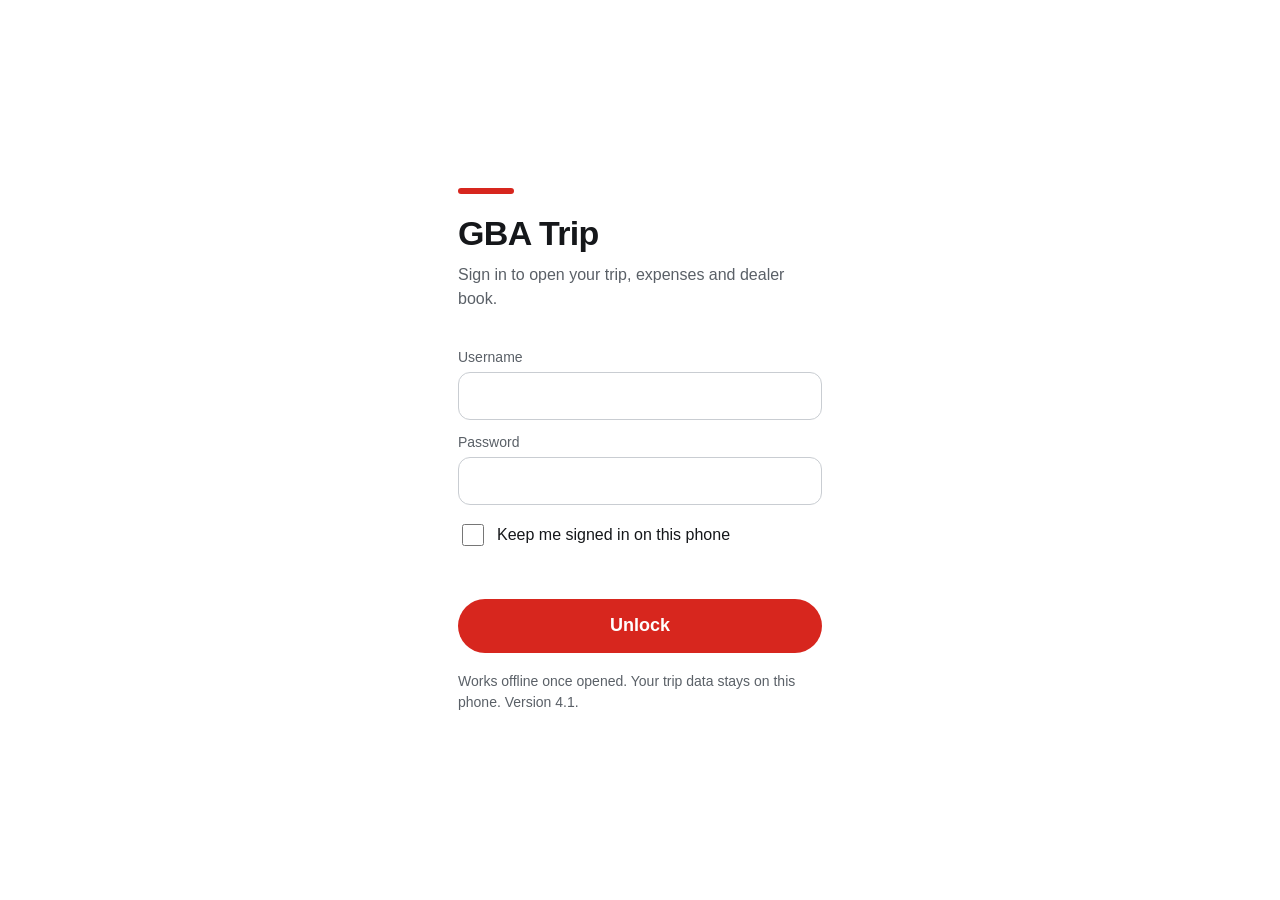
